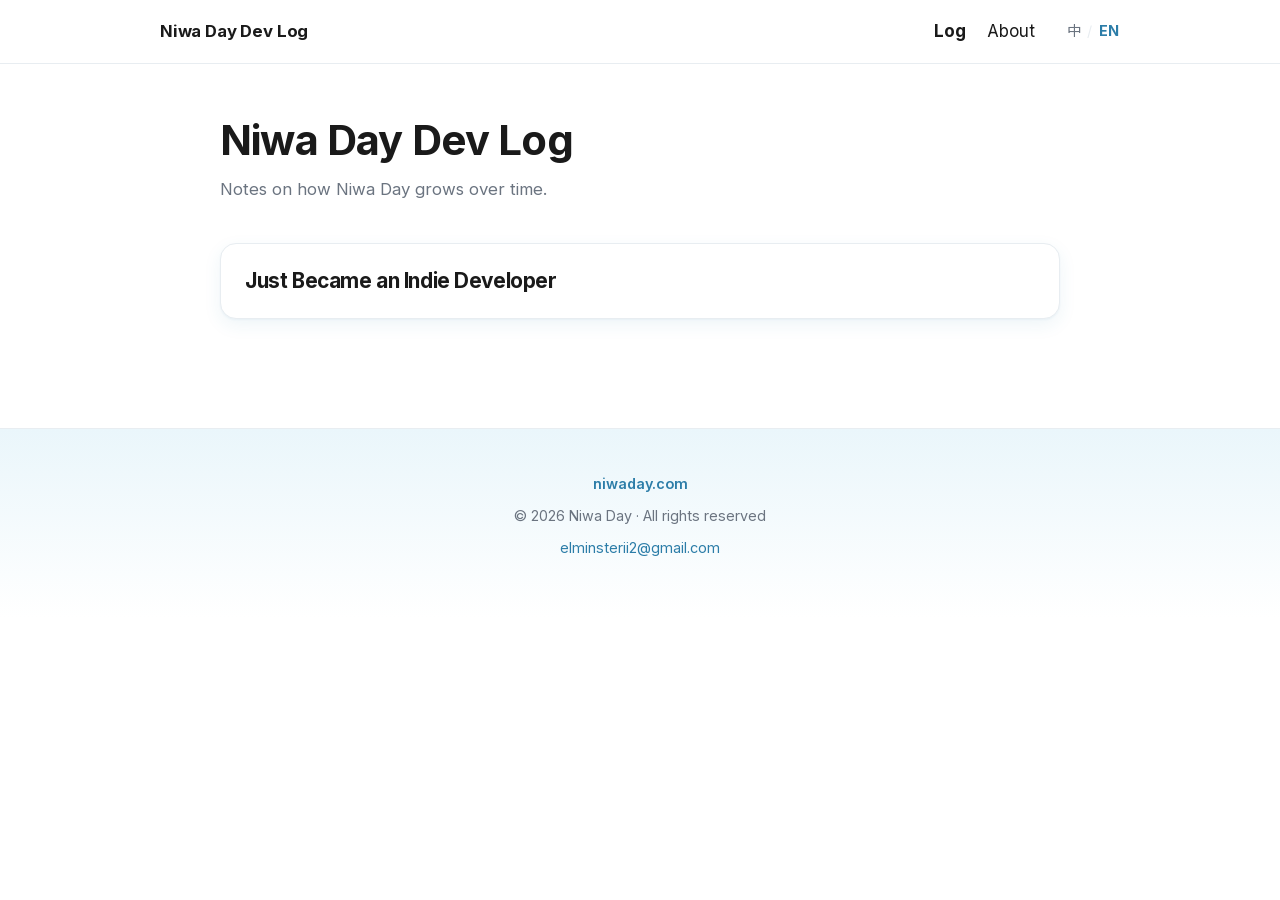
==== blog/en/index.html @ 8b11467c "Add/update bilingual dev log under /blog" ====
<!DOCTYPE html><html lang="en" data-astro-cid-ct3bgug4> <head><!-- Global Metadata --><meta charset="utf-8"><meta name="viewport" content="width=device-width,initial-scale=1"><link rel="icon" type="image/svg+xml" href="/blog/favicon.svg"><link rel="icon" href="/blog/favicon.ico"><link rel="sitemap" href="/blog/sitemap-index.xml"><link rel="alternate" type="application/rss+xml" title="Niwa Day Dev Log" href="https://niwaday.com/blog/en/rss.xml"><meta name="generator" content="Astro v6.4.2"><style>@font-face{font-family:Inter-ed072079421e4db8;src:url("/blog/_astro/fonts/e868cdf4720e9ea5.woff2") format("woff2");font-display:swap;unicode-range:U+0000-00FF,U+0131,U+0152-0153,U+02BB-02BC,U+02C6,U+02DA,U+02DC,U+0304,U+0308,U+0329,U+2000-206F,U+20AC,U+2122,U+2191,U+2193,U+2212,U+2215,U+FEFF,U+FFFD;font-weight:400;font-style:normal;}@font-face{font-family:Inter-ed072079421e4db8;src:url("/blog/_astro/fonts/e868cdf4720e9ea5.woff2") format("woff2");font-display:swap;unicode-range:U+0000-00FF,U+0131,U+0152-0153,U+02BB-02BC,U+02C6,U+02DA,U+02DC,U+0304,U+0308,U+0329,U+2000-206F,U+20AC,U+2122,U+2191,U+2193,U+2212,U+2215,U+FEFF,U+FFFD;font-weight:500;font-style:normal;}@font-face{font-family:Inter-ed072079421e4db8;src:url("/blog/_astro/fonts/e868cdf4720e9ea5.woff2") format("woff2");font-display:swap;unicode-range:U+0000-00FF,U+0131,U+0152-0153,U+02BB-02BC,U+02C6,U+02DA,U+02DC,U+0304,U+0308,U+0329,U+2000-206F,U+20AC,U+2122,U+2191,U+2193,U+2212,U+2215,U+FEFF,U+FFFD;font-weight:600;font-style:normal;}@font-face{font-family:Inter-ed072079421e4db8;src:url("/blog/_astro/fonts/e868cdf4720e9ea5.woff2") format("woff2");font-display:swap;unicode-range:U+0000-00FF,U+0131,U+0152-0153,U+02BB-02BC,U+02C6,U+02DA,U+02DC,U+0304,U+0308,U+0329,U+2000-206F,U+20AC,U+2122,U+2191,U+2193,U+2212,U+2215,U+FEFF,U+FFFD;font-weight:700;font-style:normal;}@font-face{font-family:"Inter-ed072079421e4db8 fallback: Arial";src:local("Arial");font-display:swap;font-weight:400;font-style:normal;size-adjust:107.1194%;ascent-override:90.4365%;descent-override:22.518%;line-gap-override:0%;}@font-face{font-family:"Inter-ed072079421e4db8 fallback: Arial";src:local("Arial");font-display:swap;font-weight:500;font-style:normal;size-adjust:107.1194%;ascent-override:90.4365%;descent-override:22.518%;line-gap-override:0%;}@font-face{font-family:"Inter-ed072079421e4db8 fallback: Arial";src:local("Arial");font-display:swap;font-weight:600;font-style:normal;size-adjust:107.1194%;ascent-override:90.4365%;descent-override:22.518%;line-gap-override:0%;}@font-face{font-family:"Inter-ed072079421e4db8 fallback: Arial";src:local("Arial");font-display:swap;font-weight:700;font-style:normal;size-adjust:107.1194%;ascent-override:90.4365%;descent-override:22.518%;line-gap-override:0%;}:root{--font-inter:Inter-ed072079421e4db8,"Inter-ed072079421e4db8 fallback: Arial",sans-serif;}</style><link rel="preload" href="/blog/_astro/fonts/e868cdf4720e9ea5.woff2" as="font" type="font/woff2" crossorigin><style>@font-face{font-family:"Noto Sans TC-2e3c771edb76258d";src:url("/blog/_astro/fonts/aeed51f378bb8af4.woff2") format("woff2");font-display:swap;unicode-range:U+1f921-1f930,U+1f932-1f935,U+1f937-1f939,U+1f940-1f944,U+1f947-1f94a,U+1f950-1f95f,U+1f962-1f967,U+1f969-1f96a,U+1f980-1f981,U+1f984-1f98d,U+1f990-1f992,U+1f994-1f996,U+1f9c0,U+1f9d0,U+1f9d2,U+1f9d4,U+1f9d6,U+1f9d8,U+1f9da,U+1f9dc-1f9dd,U+1f9df-1f9e2,U+1f9e5-1f9e6,U+20024,U+20487,U+20779,U+20c41,U+20c78,U+20d71,U+20e98,U+20ef9,U+2107b,U+210c1,U+22c51,U+233b4,U+24a12,U+2512b,U+2546e,U+25683,U+267cc,U+269f2,U+27657,U+282e2,U+2898d,U+29d5a,U+f0001-f0005,U+f0019,U+f009b,U+f0101-f0104,U+f012b,U+f01ba,U+f01d6,U+f0209,U+f0217,U+f0223-f0224,U+fc355,U+fe327,U+fe517,U+feb97,U+fffb4;font-weight:400;font-style:normal;}@font-face{font-family:"Noto Sans TC-2e3c771edb76258d";src:url("/blog/_astro/fonts/9118b4f8e787c78b.woff2") format("woff2");font-display:swap;unicode-range:U+ff78-ff7e,U+ff80-ff86,U+ff89-ff94,U+ff97-ff9e,U+ffb9,U+ffe0-ffe3,U+ffe9,U+ffeb,U+ffed,U+fffc,U+1d7c7,U+1f004,U+1f0cf,U+1f141-1f142,U+1f150,U+1f154,U+1f158,U+1f15b,U+1f15d-1f15e,U+1f162-1f163,U+1f170-1f171,U+1f174,U+1f177-1f178,U+1f17d-1f17f,U+1f192-1f195,U+1f197-1f19a,U+1f1e6-1f1f5,U+1f1f7-1f1ff,U+1f21a,U+1f22f,U+1f232-1f237,U+1f239-1f23a,U+1f250-1f251,U+1f300,U+1f302-1f319;font-weight:400;font-style:normal;}@font-face{font-family:"Noto Sans TC-2e3c771edb76258d";src:url("/blog/_astro/fonts/251bfdb764d2ea91.woff2") format("woff2");font-display:swap;unicode-range:U+fa0a,U+fa0c,U+fa11,U+fa17,U+fa19,U+fa1b,U+fa1d,U+fa26,U+fa2c,U+fb01,U+fdfc,U+fe0e,U+fe33-fe36,U+fe38-fe44,U+fe49-fe51,U+fe54,U+fe56-fe57,U+fe59-fe5c,U+fe5f-fe6a,U+fe8e,U+fe92-fe93,U+feae,U+fecb-fecc,U+fee0,U+feec,U+fef3,U+ff04,U+ff07,U+ff26-ff2c,U+ff31-ff32,U+ff35-ff37,U+ff39-ff3a,U+ff3c,U+ff3e-ff5b,U+ff5d,U+ff61-ff65,U+ff67-ff68,U+ff6a,U+ff6c-ff77;font-weight:400;font-style:normal;}@font-face{font-family:"Noto Sans TC-2e3c771edb76258d";src:url("/blog/_astro/fonts/af57976274864631.woff2") format("woff2");font-display:swap;unicode-range:U+f78a-f78c,U+f78e,U+f792-f796,U+f798,U+f79c,U+f7f5,U+f812,U+f815,U+f876,U+f8f5,U+f8f8,U+f8ff,U+f901-f902,U+f904,U+f906,U+f909-f90a,U+f90f,U+f914,U+f918-f919,U+f91b,U+f91d,U+f91f,U+f923,U+f925,U+f92d-f92f,U+f934,U+f937-f938,U+f93d,U+f93f,U+f941,U+f949,U+f94c,U+f94e-f94f,U+f95a,U+f95d-f95e,U+f961-f963,U+f965-f970,U+f974,U+f976-f97a,U+f97c,U+f97e-f97f,U+f981,U+f983,U+f988,U+f98a,U+f98c,U+f98e,U+f996-f997,U+f999-f99a,U+f99c,U+f99f-f9a0,U+f9a3,U+f9a8,U+f9ad,U+f9b2-f9b6,U+f9b9-f9ba,U+f9bd-f9be,U+f9c1,U+f9c4,U+f9c7,U+f9ca,U+f9cd,U+f9d0-f9d1,U+f9d3-f9d4,U+f9d7-f9d8,U+f9dc-f9dd,U+f9df-f9e1,U+f9e4,U+f9e8-f9ea,U+f9f4,U+f9f6-f9f7,U+f9f9-f9fa,U+f9fc-fa01,U+fa03-fa04,U+fa06,U+fa08-fa09;font-weight:400;font-style:normal;}@font-face{font-family:"Noto Sans TC-2e3c771edb76258d";src:url("/blog/_astro/fonts/ddf68742ebeb7bf8.woff2") format("woff2");font-display:swap;unicode-range:U+9ee5,U+9ee7,U+9eee,U+9ef3-9ef4,U+9ef6-9ef7,U+9ef9,U+9efb-9efd,U+9eff,U+9f07-9f09,U+9f10,U+9f14-9f15,U+9f19,U+9f22,U+9f29,U+9f2c,U+9f2f,U+9f31,U+9f34,U+9f37,U+9f39,U+9f3d-9f3e,U+9f41,U+9f4c-9f50,U+9f54,U+9f57,U+9f59,U+9f5c,U+9f5f-9f60,U+9f62-9f63,U+9f66-9f67,U+9f6a,U+9f6c,U+9f72,U+9f76-9f77,U+9f7f,U+9f84-9f85,U+9f88,U+9f8e,U+9f91,U+9f94-9f96,U+9f98,U+9f9a-9f9b,U+9f9f-9fa0,U+9fa2,U+9fa4,U+9ff0-9fff,U+a1f4,U+a4b0-a4b1,U+a4b3,U+a9c1-a9c2,U+aa31,U+ab34,U+ac00-ac01,U+ac04,U+ac08,U+ac10-ac11,U+ac13-ac16,U+ac19,U+ac1c-ac1d,U+ac24,U+ac70-ac71,U+ac74,U+ac77-ac78,U+ac80-ac81,U+ac83,U+ac8c,U+ac90,U+aca0,U+aca8-aca9,U+acac,U+acb0,U+acb8-acb9,U+acbc-acbd,U+acc1,U+acc4,U+ace0-ace1,U+ace4,U+ace8,U+acf0-acf1,U+acf3,U+acf5,U+acfc;font-weight:400;font-style:normal;}@font-face{font-family:"Noto Sans TC-2e3c771edb76258d";src:url("/blog/_astro/fonts/09b0e0ea6baa8783.woff2") format("woff2");font-display:swap;unicode-range:U+9d77,U+9d7a,U+9d7e,U+9d87,U+9d89,U+9d8f,U+9d91-9d93,U+9d96,U+9d98,U+9d9a,U+9da1-9da2,U+9da5,U+9da9,U+9dab-9dac,U+9db1-9db2,U+9db5,U+9db9-9dbc,U+9dbf-9dc2,U+9dc4,U+9dc7-9dc9,U+9dd3,U+9dd6,U+9dd9-9dda,U+9dde-9ddf,U+9de2,U+9de5-9de6,U+9de8,U+9def-9df0,U+9df2-9df4,U+9df8,U+9dfa,U+9dfd,U+9dff,U+9e02,U+9e07,U+9e0a,U+9e11,U+9e15,U+9e18,U+9e1a-9e1b,U+9e1d-9e1e,U+9e20-9e23,U+9e25-9e26,U+9e2d,U+9e2f,U+9e33,U+9e35,U+9e3d-9e3f,U+9e42-9e43,U+9e45,U+9e48-9e4a,U+9e4c,U+9e4f,U+9e51,U+9e55,U+9e64,U+9e66,U+9e6b,U+9e6d-9e6e,U+9e70,U+9e73,U+9e75,U+9e78,U+9e80-9e83,U+9e87-9e88,U+9e8b-9e8c,U+9e90-9e91,U+9e93,U+9e96,U+9e9d,U+9ea1,U+9ea4,U+9ea6,U+9ea9-9eab,U+9ead,U+9eaf,U+9eb4,U+9eb7-9eba,U+9ebe-9ebf,U+9ecc-9ecd,U+9ed0,U+9ed2,U+9ed4,U+9ed9-9eda,U+9edc-9edd,U+9edf-9ee0,U+9ee2;font-weight:400;font-style:normal;}@font-face{font-family:"Noto Sans TC-2e3c771edb76258d";src:url("/blog/_astro/fonts/7981a1129de6d51e.woff2") format("woff2");font-display:swap;unicode-range:U+9bf0-9bf1,U+9bf5,U+9bf7,U+9bf9,U+9bfd,U+9bff,U+9c02,U+9c06,U+9c08-9c0a,U+9c0d,U+9c10,U+9c12-9c13,U+9c15,U+9c1c,U+9c1f,U+9c21,U+9c23-9c25,U+9c28-9c29,U+9c2d-9c2e,U+9c31-9c33,U+9c35-9c37,U+9c39-9c3b,U+9c3d-9c3e,U+9c40,U+9c42,U+9c45-9c49,U+9c52,U+9c54,U+9c56,U+9c58-9c5a,U+9c5d,U+9c5f-9c60,U+9c63,U+9c67-9c68,U+9c72,U+9c75,U+9c78,U+9c7a-9c7c,U+9c7f-9c81,U+9c87-9c88,U+9c8d,U+9c91,U+9c94,U+9c97,U+9c9b,U+9ca4,U+9ca8,U+9cab,U+9cad,U+9cb1-9cb3,U+9cb6-9cb8,U+9cc4-9cc5,U+9ccc-9ccd,U+9cd5-9cd7,U+9cdd-9cdf,U+9ce7,U+9ce9,U+9cee-9cf0,U+9cf2,U+9cfc-9cfe,U+9d03,U+9d06-9d08,U+9d0e,U+9d10,U+9d12,U+9d15,U+9d17,U+9d1d-9d1f,U+9d23,U+9d2b,U+9d2f-9d30,U+9d34,U+9d37,U+9d3d,U+9d42,U+9d50,U+9d52-9d53,U+9d59,U+9d5c,U+9d5e-9d61,U+9d6a,U+9d6f-9d70;font-weight:400;font-style:normal;}@font-face{font-family:"Noto Sans TC-2e3c771edb76258d";src:url("/blog/_astro/fonts/165b7426e769ba40.woff2") format("woff2");font-display:swap;unicode-range:U+9a87,U+9a8a-9a8b,U+9a8f-9a91,U+9a97,U+9a9a,U+9a9e,U+9aa0-9aa1,U+9aa4-9aa5,U+9aaf-9ab1,U+9ab6-9ab7,U+9ab9-9aba,U+9abe,U+9ac0-9ac5,U+9ac8,U+9acb-9acc,U+9ace-9acf,U+9ad1,U+9ad5-9ad7,U+9ad9,U+9adf,U+9ae1,U+9ae3,U+9aea-9aeb,U+9aed,U+9aef,U+9af2,U+9af4,U+9af9,U+9afb,U+9afd,U+9b03-9b04,U+9b08,U+9b13,U+9b18,U+9b1f,U+9b22-9b23,U+9b28-9b2a,U+9b2c-9b30,U+9b32,U+9b3b,U+9b43,U+9b46-9b49,U+9b4b-9b4e,U+9b51,U+9b55,U+9b58,U+9b5b,U+9b5e-9b60,U+9b63,U+9b68-9b69,U+9b74,U+9b7d,U+9b80-9b81,U+9b83-9b84,U+9b87-9b88,U+9b8a-9b8b,U+9b8d-9b8e,U+9b90,U+9b92-9b95,U+9b97,U+9b9f-9ba0,U+9ba2-9ba3,U+9ba8,U+9bab,U+9bb0,U+9bb8,U+9bc0-9bc1,U+9bc3,U+9bc6-9bc8,U+9bd3-9bd7,U+9bd9,U+9bdb,U+9bdd,U+9be1-9be2,U+9be4-9be5,U+9be7,U+9bea,U+9bed-9bee;font-weight:400;font-style:normal;}@font-face{font-family:"Noto Sans TC-2e3c771edb76258d";src:url("/blog/_astro/fonts/093377b081440270.woff2") format("woff2");font-display:swap;unicode-range:U+993c-9940,U+9943-9944,U+9948-994a,U+994c-994e,U+9951,U+9954,U+995c,U+995e-995f,U+9961-9962,U+9965,U+9968,U+996a,U+996d-9972,U+9975-9976,U+997a,U+997c,U+997f-9980,U+9984-9985,U+9988,U+998b,U+998d,U+998f,U+9992,U+9994-9995,U+9997-9998,U+999c,U+999e,U+99a0-99a1,U+99ab,U+99af,U+99b1,U+99b4,U+99b9,U+99c4-99c6,U+99cf,U+99d1-99d2,U+99d4,U+99d6,U+99d8-99d9,U+99df,U+99e1-99e2,U+99e9,U+99ee,U+99f0,U+99f8,U+99fb,U+9a01-9a05,U+9a0c,U+9a0f-9a13,U+9a16,U+9a1b-9a1c,U+9a20,U+9a24,U+9a28,U+9a2b,U+9a2d-9a2e,U+9a34-9a36,U+9a38,U+9a3e,U+9a40-9a44,U+9a4a,U+9a4c-9a4e,U+9a52,U+9a56,U+9a62-9a65,U+9a69-9a6b,U+9a6d,U+9a6f-9a71,U+9a73-9a74,U+9a76,U+9a78-9a79,U+9a7b-9a7c,U+9a7e-9a7f,U+9a81-9a82,U+9a84-9a86;font-weight:400;font-style:normal;}@font-face{font-family:"Noto Sans TC-2e3c771edb76258d";src:url("/blog/_astro/fonts/b4588c2ad8301f02.woff2") format("woff2");font-display:swap;unicode-range:U+97f5,U+97f9-97fa,U+97fe,U+9804,U+9807,U+980a,U+980e-980f,U+9814,U+9816,U+981a,U+981c,U+981e,U+9820-9821,U+9823,U+9826,U+9828,U+982a-982c,U+9832,U+9834-9835,U+9837,U+9839,U+983c-983d,U+9845,U+9848-9849,U+984e,U+9852-9857,U+9859-985a,U+9862-9863,U+9865,U+9870-9871,U+9873-9874,U+9877,U+987a-987f,U+9881-9882,U+9885,U+9887-988a,U+988c-988d,U+9890,U+9893,U+9896-9897,U+989a,U+989c-989e,U+98a0,U+98a4,U+98a6-98a7,U+98a9,U+98ae-98af,U+98b2-98b3,U+98b6-98b8,U+98ba-98bd,U+98bf,U+98c7-98c8,U+98ca,U+98d2-98d3,U+98d8-98da,U+98dc,U+98de,U+98e0-98e1,U+98e3,U+98e5,U+98e7-98e9,U+98eb-98ee,U+98f1,U+98f4,U+9901,U+9908-9909,U+990c,U+9911-9912,U+9914,U+9916-9917,U+991b-991c,U+991e,U+9920,U+9927,U+992b-992c,U+992e,U+9931-9933,U+9938,U+993a;font-weight:400;font-style:normal;}@font-face{font-family:"Noto Sans TC-2e3c771edb76258d";src:url("/blog/_astro/fonts/e6598a3fac92d0bb.woff2") format("woff2");font-display:swap;unicode-range:U+9672,U+9674,U+967a,U+9682-9685,U+9688-9689,U+968b,U+968d,U+9695,U+9697-9698,U+969e,U+96a0-96a4,U+96a9,U+96ac,U+96ae,U+96b0,U+96b2-96b4,U+96b6-96b7,U+96b9,U+96bc-96be,U+96c3,U+96c9-96cb,U+96ce-96cf,U+96d1-96d2,U+96d8,U+96dd,U+96e9,U+96eb,U+96f0-96f1,U+96f3-96f4,U+96f9,U+96fe-96ff,U+9701-9702,U+9705,U+9708,U+970a,U+970e-9711,U+9719,U+971d,U+971f-9720,U+9728,U+972a,U+972d,U+9730,U+9733,U+973a,U+973d,U+9744,U+9746-9747,U+9749,U+9750-9751,U+9753,U+9758-9759,U+975b,U+975d,U+9763,U+9765-9766,U+9768,U+976c-976d,U+9771,U+9773,U+9776,U+977a,U+977c,U+9780,U+9784-9786,U+9788,U+978e-978f,U+9798,U+979d-979e,U+97a3,U+97a5-97a6,U+97a8,U+97ab-97ac,U+97ae,U+97b6-97b7,U+97b9,U+97bf,U+97c1,U+97c3,U+97c6,U+97c9,U+97cd,U+97d6,U+97d8-97d9,U+97dc-97de,U+97e1,U+97e6-97e7,U+97ec-97ee,U+97f0-97f1;font-weight:400;font-style:normal;}@font-face{font-family:"Noto Sans TC-2e3c771edb76258d";src:url("/blog/_astro/fonts/f3e8b32db1ce2dd2.woff2") format("woff2");font-display:swap;unicode-range:U+9530,U+9535,U+953a-953b,U+9540-9542,U+9547,U+9549-954a,U+954d,U+9550-9551,U+9554-9556,U+955c,U+956c-956d,U+956f-9570,U+9573,U+9576,U+9578,U+9582,U+9586,U+9588,U+958e-958f,U+9599,U+959c,U+959e-959f,U+95a1-95a2,U+95a4,U+95a6-95a7,U+95aa-95ae,U+95b0,U+95b2,U+95b6,U+95b9-95bf,U+95c2-95c4,U+95c7-95c9,U+95cb-95cd,U+95d0,U+95d3-95d5,U+95d7-95d8,U+95da,U+95de,U+95e0-95e1,U+95e4-95e5,U+95ea-95eb,U+95ef-95f0,U+95f2-95f3,U+95f5,U+95f7-95fa,U+95fd,U+9600-9602,U+9607-9609,U+960e,U+9610-9611,U+9614,U+9616,U+9619-961a,U+961c-961d,U+961f,U+9621,U+9624,U+9628,U+962f,U+9633-9636,U+963c,U+9641-9643,U+9645,U+9647-9648,U+964e-964f,U+9651,U+9653-9655,U+9658,U+965b-965f,U+9661,U+9665,U+9668-9669,U+966c;font-weight:400;font-style:normal;}@font-face{font-family:"Noto Sans TC-2e3c771edb76258d";src:url("/blog/_astro/fonts/ffc03b544c8baec1.woff2") format("woff2");font-display:swap;unicode-range:U+941a,U+941c,U+941e,U+9420-9425,U+9427-942b,U+942e,U+9432-9433,U+9436,U+9438,U+943a,U+943d,U+943f-9440,U+9445,U+944a,U+944c,U+9454-9455,U+945a-945b,U+945e,U+9460,U+9462-9463,U+9468,U+946a,U+946d,U+946f,U+9471,U+9474-9477,U+9479,U+947e-9481,U+9488-948a,U+948e,U+9492-9493,U+9497,U+9499,U+949b-94a3,U+94a5-94a9,U+94ac,U+94ae-94b1,U+94b3-94b5,U+94bb-94bc,U+94be-94c3,U+94c5-94c6,U+94c9,U+94ce-94d0,U+94db-94dd,U+94e0,U+94e2-94e3,U+94e8,U+94ec-94ee,U+94f0,U+94f2,U+94f5-94f6,U+94f8,U+94fa,U+94ff-9502,U+9504-9506,U+9508,U+950b-950c,U+950f-9510,U+9519-951b,U+951d,U+951f,U+9521-9526,U+952d-952f;font-weight:400;font-style:normal;}@font-face{font-family:"Noto Sans TC-2e3c771edb76258d";src:url("/blog/_astro/fonts/c6d940f158203366.woff2") format("woff2");font-display:swap;unicode-range:U+930b,U+930f,U+9312,U+9315,U+9319-931b,U+931d-931f,U+9321,U+9323-9325,U+9327-932a,U+932c-932e,U+9331-9333,U+9335,U+9338,U+933c,U+9340-9341,U+9345-9349,U+934f-9352,U+9354,U+9356-935a,U+935c-9360,U+9363-9367,U+9369-936a,U+936c,U+936e,U+9370-9371,U+9373,U+9376,U+9379-937a,U+937c,U+9385,U+9387,U+938c,U+938f,U+9394,U+9397-9398,U+939a-939b,U+939d-939e,U+93a1-93a3,U+93a6-93a7,U+93a9-93aa,U+93ac-93ad,U+93af-93b0,U+93b3-93bb,U+93bd-93be,U+93c0-93c4,U+93c7,U+93ca-93cd,U+93d0-93d1,U+93d6-93d8,U+93dc-93de,U+93e0,U+93e4,U+93e8,U+93ee,U+93f0,U+93f5,U+93f7-93f9,U+93fb,U+9403,U+9407,U+940f-9410,U+9413-9414,U+9417,U+9419;font-weight:400;font-style:normal;}@font-face{font-family:"Noto Sans TC-2e3c771edb76258d";src:url("/blog/_astro/fonts/24e8f24b458a1dd7.woff2") format("woff2");font-display:swap;unicode-range:U+9208-920a,U+920d-920e,U+9210-9211,U+9217,U+9219,U+921c,U+9221,U+9224-9225,U+9227,U+922a,U+922d-922e,U+9230-9231,U+9233,U+9235-9239,U+923b,U+923d-9241,U+9244,U+9246,U+9248-9249,U+924b-9251,U+9253,U+925a,U+925d-925e,U+9262,U+9265-9267,U+926b-926d,U+926f,U+9271-9272,U+9274,U+9276,U+9278,U+927a-927c,U+927e-927f,U+9282-9283,U+9286,U+9288,U+928a,U+928d-928e,U+9291,U+9295-9296,U+9299-929b,U+929d,U+92a0-92ae,U+92b2,U+92b5-92b6,U+92bb-92bc,U+92c2-92c3,U+92c6-92cd,U+92cf-92d1,U+92d5,U+92d7,U+92d9,U+92dd,U+92df,U+92e4-92e6,U+92e8-92e9,U+92ed-92ef,U+92f1-92f3,U+92f6,U+92f9,U+92fb,U+9300-9302,U+9306;font-weight:400;font-style:normal;}@font-face{font-family:"Noto Sans TC-2e3c771edb76258d";src:url("/blog/_astro/fonts/6a1e4dc27c9eed56.woff2") format("woff2");font-display:swap;unicode-range:U+90e2-90e4,U+90ea-90eb,U+90ef,U+90f4,U+90f7-90f8,U+90fc,U+90fe-9100,U+9102,U+9104,U+9106,U+9112,U+9114-911a,U+911c,U+911e,U+9120,U+9122-9123,U+9129,U+912b,U+912f,U+9131-9132,U+9134,U+9136,U+9139-913a,U+9143,U+9146,U+9148-914a,U+914e-9150,U+9154,U+9156-9157,U+9159-915a,U+915d-915e,U+9161-9164,U+916b,U+916e,U+9170-9172,U+9174,U+9176,U+9179-917a,U+917f,U+9181-9182,U+9184-9186,U+918c-918e,U+9190-9191,U+9196,U+919a-919b,U+919e,U+91a1-91a4,U+91a7,U+91aa,U+91ae-91b2,U+91b4-91b5,U+91b8,U+91bd-91be,U+91c1,U+91c3,U+91c5-91c6,U+91c8-91ca,U+91d2-91d5,U+91d7,U+91d9,U+91e1,U+91e4,U+91e6-91e9,U+91ec-91ed,U+91f0-91f1,U+91f5-91fa,U+91fd,U+91ff-9201,U+9203-9207;font-weight:400;font-style:normal;}@font-face{font-family:"Noto Sans TC-2e3c771edb76258d";src:url("/blog/_astro/fonts/8bbcf70399a3c260.woff2") format("woff2");font-display:swap;unicode-range:U+8f85-8f86,U+8f88-8f8a,U+8f8d,U+8f90,U+8f93,U+8f95-8f97,U+8f99,U+8f9e-8f9f,U+8fa2,U+8fa7,U+8fa9,U+8fab,U+8fae,U+8fb3,U+8fb5-8fb6,U+8fba-8fbd,U+8fbf,U+8fc1-8fc2,U+8fc6,U+8fc8,U+8fcc-8fcd,U+8fd2-8fd3,U+8fd5,U+8fdc-8fdd,U+8fdf,U+8fe2-8fe5,U+8fe8-8fe9,U+8fed-8fee,U+8ff3,U+8ff5,U+8ff8,U+8ffa-8ffc,U+8ffe,U+9002,U+9004,U+9008,U+900a-900b,U+9011-9013,U+9016,U+901e,U+9021,U+9024,U+902d,U+902f-9030,U+9034-9036,U+9039-903b,U+9041,U+9044-9045,U+904f-9052,U+9057-9058,U+905b,U+905d,U+9061-9062,U+9065,U+9068,U+906f,U+9074,U+9079,U+907d,U+9083,U+9085,U+9087-9089,U+908b,U+9090,U+9093,U+9095,U+9097,U+9099,U+909b,U+909d-909e,U+90a0-90a2,U+90ac,U+90af-90b0,U+90b2-90b4,U+90b6,U+90b9,U+90bb,U+90bd-90be,U+90c3-90c5,U+90c7,U+90d1,U+90d4-90d5,U+90d7,U+90db-90df;font-weight:400;font-style:normal;}@font-face{font-family:"Noto Sans TC-2e3c771edb76258d";src:url("/blog/_astro/fonts/6c4f95ddebbd45fd.woff2") format("woff2");font-display:swap;unicode-range:U+8e30-8e31,U+8e35,U+8e39,U+8e3c-8e3d,U+8e40-8e42,U+8e47,U+8e49-8e4e,U+8e50,U+8e53-8e55,U+8e59-8e5b,U+8e60,U+8e62-8e63,U+8e67,U+8e69,U+8e6c-8e6d,U+8e6f,U+8e74,U+8e76,U+8e7a-8e7c,U+8e82,U+8e84-8e85,U+8e87,U+8e89-8e8b,U+8e8f-8e95,U+8e99-8e9a,U+8e9d-8e9e,U+8ea1,U+8ea3,U+8ea5-8ea6,U+8eaa,U+8eac-8ead,U+8eaf-8eb1,U+8eb9,U+8ebc,U+8ebe,U+8ec6,U+8ecb,U+8ecf,U+8ed1,U+8ed4,U+8ed7,U+8eda-8edb,U+8ee2,U+8ee8,U+8eeb,U+8ef2,U+8ef9-8efe,U+8f05,U+8f07-8f08,U+8f0a-8f0c,U+8f12-8f13,U+8f17,U+8f19-8f1a,U+8f1c,U+8f1e-8f1f,U+8f25-8f26,U+8f2d,U+8f30,U+8f33,U+8f36,U+8f3e,U+8f40-8f42,U+8f45-8f47,U+8f4d,U+8f54-8f55,U+8f5d,U+8f61-8f62,U+8f64,U+8f67-8f69,U+8f6d-8f72,U+8f74,U+8f76,U+8f7b-8f7c,U+8f7f,U+8f83-8f84;font-weight:400;font-style:normal;}@font-face{font-family:"Noto Sans TC-2e3c771edb76258d";src:url("/blog/_astro/fonts/ccec72725b413b01.woff2") format("woff2");font-display:swap;unicode-range:U+8ce1,U+8ce8,U+8ceb,U+8cf0,U+8cf8,U+8cfb,U+8cfe,U+8d04,U+8d07,U+8d0b,U+8d0d,U+8d10,U+8d12-8d14,U+8d17,U+8d1b-8d1f,U+8d21-8d26,U+8d29-8d2c,U+8d2e-8d32,U+8d34-8d35,U+8d37-8d38,U+8d3a-8d3c,U+8d3e-8d3f,U+8d41-8d43,U+8d48,U+8d4b-8d4c,U+8d4e-8d50,U+8d54,U+8d56,U+8d58,U+8d5a-8d5b,U+8d5f-8d60,U+8d62-8d63,U+8d66-8d69,U+8d6c-8d6e,U+8d73,U+8d75-8d76,U+8d7b,U+8d7d,U+8d84,U+8d8b,U+8d90-8d91,U+8d94,U+8d96,U+8d9c,U+8dab,U+8daf,U+8db2,U+8db5,U+8db7,U+8dba,U+8dbc,U+8dbf,U+8dc2-8dc3,U+8dc6,U+8dcb,U+8dce-8dd0,U+8dd6-8dd7,U+8dda-8ddb,U+8de3-8de4,U+8de9,U+8deb-8dec,U+8df1,U+8df5-8df7,U+8dfa-8dfd,U+8e05,U+8e08-8e0a,U+8e0e,U+8e14,U+8e16,U+8e18,U+8e1d-8e21,U+8e23,U+8e26-8e28,U+8e2a-8e2b,U+8e2d-8e2e;font-weight:400;font-style:normal;}@font-face{font-family:"Noto Sans TC-2e3c771edb76258d";src:url("/blog/_astro/fonts/bc534771d070df55.woff2") format("woff2");font-display:swap;unicode-range:U+8b9c,U+8b9e-8b9f,U+8ba3,U+8ba5,U+8ba7,U+8baa,U+8bad,U+8bb2-8bb4,U+8bb6-8bb9,U+8bbc-8bbd,U+8bbf-8bc0,U+8bc3,U+8bc5,U+8bc8-8bcb,U+8bcf,U+8bd1,U+8bd7-8bdc,U+8bde-8be1,U+8be3,U+8be5,U+8be7,U+8be9,U+8beb-8bec,U+8bef,U+8bf1-8bf2,U+8bf5-8bf6,U+8bf8,U+8bfa,U+8bfd-8bfe,U+8c01-8c02,U+8c05,U+8c08,U+8c0a-8c11,U+8c13-8c15,U+8c18-8c1c,U+8c1f,U+8c23-8c29,U+8c2c-8c2d,U+8c31,U+8c34,U+8c36,U+8c39,U+8c3f,U+8c47,U+8c49-8c4c,U+8c4f,U+8c51,U+8c55,U+8c62,U+8c68,U+8c73,U+8c78,U+8c7a-8c7c,U+8c82,U+8c85,U+8c89-8c8a,U+8c8d-8c8e,U+8c90,U+8c94,U+8c98-8c99,U+8ca3-8ca4,U+8cad-8cb0,U+8cb2,U+8cb9-8cba,U+8cbd,U+8cc1-8cc2,U+8cc4-8cc5,U+8ccf-8cd2,U+8cd4-8cd5,U+8cd9-8cdb;font-weight:400;font-style:normal;}@font-face{font-family:"Noto Sans TC-2e3c771edb76258d";src:url("/blog/_astro/fonts/68d306af0a415769.woff2") format("woff2");font-display:swap;unicode-range:U+8a1b,U+8a22,U+8a25,U+8a27,U+8a2b,U+8a33,U+8a36,U+8a38,U+8a3d-8a3e,U+8a41,U+8a45-8a46,U+8a48,U+8a4e,U+8a51-8a52,U+8a54,U+8a56-8a58,U+8a5b,U+8a5d,U+8a61,U+8a63,U+8a67,U+8a6a-8a6c,U+8a70,U+8a74-8a76,U+8a7a-8a7c,U+8a82,U+8a84-8a86,U+8a89,U+8a8f-8a92,U+8a94,U+8a9a,U+8aa1,U+8aa3,U+8aa5,U+8aa7-8aa8,U+8aad,U+8ab1,U+8ab6,U+8abe,U+8ac2,U+8ac4,U+8ac6,U+8ac9,U+8acc-8acf,U+8ad1,U+8adb,U+8add-8ae2,U+8ae4,U+8ae6,U+8aea-8aeb,U+8aed,U+8af1-8af6,U+8afa,U+8afc,U+8b01,U+8b04-8b05,U+8b07,U+8b0b-8b0d,U+8b0f-8b10,U+8b13-8b14,U+8b16,U+8b1a,U+8b1c,U+8b21-8b22,U+8b26,U+8b28,U+8b2b,U+8b2e,U+8b33,U+8b41,U+8b46,U+8b4c-8b4f,U+8b53-8b54,U+8b56,U+8b59,U+8b5e-8b60,U+8b64,U+8b6a-8b6d,U+8b72,U+8b7e,U+8b83,U+8b89,U+8b8c,U+8b8e,U+8b90,U+8b92,U+8b95-8b96,U+8b99;font-weight:400;font-style:normal;}@font-face{font-family:"Noto Sans TC-2e3c771edb76258d";src:url("/blog/_astro/fonts/82bd36a4e21a47ca.woff2") format("woff2");font-display:swap;unicode-range:U+88b7-88b8,U+88bc-88be,U+88c0,U+88c4,U+88c6-88c7,U+88c9-88cc,U+88ce,U+88d2,U+88d6,U+88d8,U+88db,U+88df,U+88e4,U+88e8-88e9,U+88ec,U+88ef-88f1,U+88f3-88f5,U+88fc,U+88fe,U+8900,U+8902,U+8906,U+890a-890c,U+8912-8915,U+8918-891a,U+891f,U+8921,U+8923,U+8925,U+892a-892b,U+892d,U+8930,U+8933,U+8935-8936,U+8938,U+893d,U+8941-8943,U+8946-8947,U+8949,U+894c-894d,U+8956-8957,U+8959,U+895c,U+895e-8960,U+8964,U+8966,U+896c,U+8971,U+8974,U+897b,U+897e,U+8980,U+8982-8983,U+8987-8988,U+898a,U+898c,U+8991,U+8994-8995,U+8997-8998,U+899a,U+899c,U+89a1,U+89a4-89a7,U+89a9,U+89ac,U+89af,U+89b2-89b3,U+89b7,U+89bb,U+89bf,U+89c5,U+89c9-89ca,U+89d1,U+89d4-89d5,U+89da,U+89dc-89de,U+89e5-89e7,U+89ed,U+89f1,U+89f3-89f4,U+89f6,U+89ff,U+8a01,U+8a03,U+8a07,U+8a09,U+8a0c,U+8a0f-8a12,U+8a16;font-weight:400;font-style:normal;}@font-face{font-family:"Noto Sans TC-2e3c771edb76258d";src:url("/blog/_astro/fonts/a5ac4a1e71da4cb8.woff2") format("woff2");font-display:swap;unicode-range:U+8763-8765,U+8768,U+876a,U+876c-8770,U+8772,U+8777,U+877a-877b,U+877d,U+8781,U+8784-8785,U+8788,U+878b,U+8793,U+8797-8798,U+879f,U+87a3,U+87a8,U+87ab-87ad,U+87af,U+87b3,U+87b5,U+87b9,U+87bb,U+87bd-87c0,U+87c4-87c8,U+87ca-87cc,U+87ce,U+87d2,U+87db-87dc,U+87e0-87e1,U+87e3,U+87e5,U+87e7,U+87ea-87eb,U+87ee-87ef,U+87f3-87f4,U+87f6-87f7,U+87fe,U+8802-8806,U+880a-880b,U+880e,U+8810-8811,U+8813,U+8815-8816,U+881b,U+8821,U+8823,U+8827,U+8831-8832,U+8835,U+8839-883a,U+883c,U+8844-8846,U+884a,U+884e,U+8852,U+8854-8856,U+8859-885a,U+885e,U+8862,U+8864-8865,U+8869-886a,U+886c-886e,U+8871-8872,U+8875,U+8879,U+887d-887f,U+8882,U+8884-8885,U+8888,U+8890,U+8892-8893,U+8897-8898,U+889a-889c,U+889e,U+88a2,U+88a4,U+88a8,U+88aa,U+88ad-88ae,U+88b1,U+88b4;font-weight:400;font-style:normal;}@font-face{font-family:"Noto Sans TC-2e3c771edb76258d";src:url("/blog/_astro/fonts/1b6615a56dad482c.woff2") format("woff2");font-display:swap;unicode-range:U+8621-8622,U+8627,U+8629-862a,U+8634-8636,U+8638,U+863a,U+863c,U+8640,U+8642,U+8646,U+864c-864d,U+864f,U+8651-8654,U+8657,U+8659-865a,U+865c,U+8662,U+866b-866c,U+866f-8671,U+8673,U+8677,U+867a-867b,U+867d-867e,U+8680-8682,U+868b-868d,U+8693-8696,U+869a,U+869c-869d,U+86a1,U+86a3-86a4,U+86a7-86aa,U+86af-86b1,U+86b3-86b4,U+86b6,U+86b9-86ba,U+86c0-86c2,U+86c4,U+86c6,U+86c9-86ca,U+86cc-86ce,U+86d0,U+86d3-86d4,U+86de-86df,U+86e9,U+86ed-86f0,U+86f3,U+86f8-86fc,U+86fe,U+8703,U+8706-870a,U+870d-870e,U+8711-8712,U+8715,U+8717,U+8719-871a,U+871e,U+8721-8723,U+8725,U+8728-8729,U+872e,U+8731,U+8734,U+8737,U+873a,U+873e-8740,U+8742,U+8747,U+8749,U+874b-874c,U+874e-874f,U+8753,U+8757-8758,U+875d,U+875f,U+8761-8762;font-weight:400;font-style:normal;}@font-face{font-family:"Noto Sans TC-2e3c771edb76258d";src:url("/blog/_astro/fonts/cb6e131b9cd042f5.woff2") format("woff2");font-display:swap;unicode-range:U+84c0,U+84c2,U+84c6-84c7,U+84ca,U+84cd-84d2,U+84d6,U+84dd,U+84df,U+84e2,U+84e6-84e8,U+84ea,U+84ef-84f0,U+84f3-84f4,U+84f7,U+84fa,U+84fc-84fd,U+84ff-8500,U+8506,U+850c,U+8511,U+8515,U+8517,U+851d-851f,U+8524,U+852b,U+852f,U+8532,U+8534-8535,U+8537-8538,U+853a,U+853c,U+853e,U+8541-8542,U+8545,U+8548,U+854b,U+854d-854e,U+8552-8553,U+8555-8558,U+855a,U+855e,U+8561-8565,U+8568,U+856a-856c,U+856f,U+8574,U+8577-857b,U+8580-8581,U+8585-8586,U+858a,U+858c,U+858f-8590,U+8594,U+8597-8599,U+859c,U+859f,U+85a1-85a2,U+85a4,U+85a8,U+85ab-85ac,U+85ae,U+85b3-85b4,U+85b7,U+85b9-85ba,U+85bd-85be,U+85c1-85c2,U+85cb,U+85ce,U+85d0,U+85d3,U+85d5,U+85dc,U+85e0,U+85e6,U+85e8,U+85ea,U+85ed,U+85f4,U+85f6-85f7,U+85f9-85fa,U+85ff,U+8602,U+8604-8605,U+8610,U+8616-8618,U+861a,U+861e;font-weight:400;font-style:normal;}@font-face{font-family:"Noto Sans TC-2e3c771edb76258d";src:url("/blog/_astro/fonts/fb6a3e934b019643.woff2") format("woff2");font-display:swap;unicode-range:U+8380,U+8383,U+8385-8386,U+8392,U+8394-8395,U+8398-8399,U+839b-839c,U+83a0,U+83a2,U+83a4,U+83a7-83aa,U+83af-83b5,U+83b7,U+83b9-83ba,U+83bc-83c0,U+83c2,U+83c4-83c5,U+83c8-83c9,U+83cb,U+83ce-83cf,U+83d1,U+83d4-83d6,U+83d8,U+83dd,U+83df,U+83e1-83e2,U+83e5,U+83ea-83eb,U+83f0,U+83f3-83f4,U+83f9,U+83fb-83fe,U+8406-8407,U+840b,U+840f,U+8411,U+8413,U+8418,U+841b-841d,U+8420-8421,U+8423-8424,U+8426-8429,U+842b,U+842d-842e,U+8432-8433,U+8435,U+8437-8439,U+843b-843c,U+843e,U+8445-8447,U+844e,U+8451-8452,U+8456,U+8459-845a,U+845c,U+845f,U+8462,U+8466-8467,U+846d,U+846f-8471,U+8473-8474,U+8476-8478,U+847a,U+8484,U+848b,U+848d-848e,U+8493-8494,U+8497,U+849d,U+849f,U+84a1,U+84a8,U+84af,U+84b1,U+84b4,U+84b9-84bb,U+84bd-84bf;font-weight:400;font-style:normal;}@font-face{font-family:"Noto Sans TC-2e3c771edb76258d";src:url("/blog/_astro/fonts/6fdeaffc4030f56b.woff2") format("woff2");font-display:swap;unicode-range:U+827d,U+827f,U+8283-8284,U+8288-828a,U+828d-8291,U+8293-8294,U+8298,U+829a-829c,U+829e-82a4,U+82a6-82ab,U+82ae,U+82b0,U+82b4,U+82b6,U+82ba-82bc,U+82be,U+82c1,U+82c4-82c5,U+82c7,U+82cb,U+82cd,U+82cf-82d0,U+82d2,U+82d5-82d6,U+82d9,U+82db-82dc,U+82de-82e1,U+82e3-82e4,U+82e7,U+82ea-82eb,U+82ef-82f0,U+82f3-82f4,U+82f6-82f7,U+82f9-82fc,U+82fe-8301,U+8306-8308,U+830b-830e,U+8316,U+8318,U+831a-831b,U+831d-831e,U+8327,U+832a,U+832c-832d,U+832f,U+8331,U+8333-8334,U+8337,U+833a-833c,U+833f-8340,U+8342,U+8344-8347,U+834b-834c,U+834f,U+8351,U+8356-8358,U+835a,U+835e-8361,U+8363-8364,U+8367-8368,U+836b,U+836f,U+8373,U+8375,U+8378,U+837a-837f;font-weight:400;font-style:normal;}@font-face{font-family:"Noto Sans TC-2e3c771edb76258d";src:url("/blog/_astro/fonts/2c06628dfd8c4d65.woff2") format("woff2");font-display:swap;unicode-range:U+811b,U+811e,U+8121-8127,U+8129,U+812c,U+812f-8134,U+8137-8138,U+813a,U+813d,U+8144,U+8146,U+8148,U+814a,U+814c-814d,U+8151,U+8153,U+8156,U+8158,U+815a,U+8160,U+8167,U+8169,U+816d,U+816f,U+8171,U+8174,U+817b-817c,U+817e,U+8182,U+8188,U+818a,U+8194-8195,U+8198,U+819b,U+819e,U+81a3,U+81a6-81a7,U+81ab,U+81af-81b0,U+81b5-81b6,U+81b8,U+81ba-81bb,U+81be-81bf,U+81c3,U+81c6,U+81ca,U+81cc,U+81cf,U+81d1-81d3,U+81d6-81d7,U+81d9-81da,U+81dd-81de,U+81e0-81e2,U+81e7,U+81ec,U+81ef,U+81fc,U+81fe,U+8200-8202,U+8204-8206,U+820b,U+820e,U+8210,U+8215,U+8217-8218,U+821b,U+821d,U+8221-8222,U+8224,U+8228-8229,U+822b,U+822f-8234,U+8236-8238,U+823a,U+823e,U+8240,U+8244-8245,U+8249,U+824b,U+824e-824f,U+8257,U+825a,U+825f,U+8264,U+8268,U+826b,U+826e,U+8270,U+8273,U+8276,U+8278-8279;font-weight:400;font-style:normal;}@font-face{font-family:"Noto Sans TC-2e3c771edb76258d";src:url("/blog/_astro/fonts/f4be5d526475af90.woff2") format("woff2");font-display:swap;unicode-range:U+7fb8,U+7fbc,U+7fbf-7fc0,U+7fc3,U+7fcb-7fcc,U+7fce-7fcf,U+7fd1,U+7fd5,U+7fd8,U+7fdb,U+7fde-7fdf,U+7fe5-7fe6,U+7fe9,U+7feb-7fec,U+7fee,U+7ff2-7ff3,U+7ffa,U+7ffd-7ffe,U+8002,U+8004,U+8006,U+800b,U+800e,U+8011-8012,U+8014,U+8016,U+8018-8019,U+801c,U+8024,U+8026,U+8028,U+802c,U+8030,U+8035,U+8037-8039,U+803b,U+8042-8043,U+804b-804c,U+8052,U+8061,U+8068,U+806a,U+806e,U+8071,U+8073-8076,U+8079,U+807c,U+807e-807f,U+8083-8084,U+808f,U+8093,U+8095,U+8098,U+809c,U+809f-80a0,U+80a4,U+80a7,U+80ab,U+80ad-80ae,U+80b0-80b1,U+80b4-80b6,U+80b8,U+80bc-80c2,U+80c4,U+80c6-80c7,U+80cb,U+80cd,U+80cf,U+80d4,U+80d7,U+80d9,U+80db-80dd,U+80e0,U+80e3-80e5,U+80e7,U+80eb-80ed,U+80ef-80f1,U+80f3-80f4,U+80f6-80f7,U+80fc,U+80fe-80ff,U+8101,U+8107,U+8109,U+810f-8113,U+8115,U+8117-8118,U+811a;font-weight:400;font-style:normal;}@font-face{font-family:"Noto Sans TC-2e3c771edb76258d";src:url("/blog/_astro/fonts/fe8577c9d8f4c235.woff2") format("woff2");font-display:swap;unicode-range:U+7eb3,U+7eb5-7eba,U+7ebd-7ebe,U+7ec0-7ec1,U+7ec3,U+7ec5,U+7ec7-7eca,U+7ecd-7ece,U+7ed1-7ed2,U+7ed4-7ed5,U+7ed7-7ed8,U+7eda-7edb,U+7edd-7ede,U+7ee2-7ee3,U+7ee5,U+7ee7,U+7ee9-7eeb,U+7eee-7ef0,U+7ef3,U+7ef5,U+7ef7-7ef8,U+7efd-7f01,U+7f03,U+7f05-7f09,U+7f0e,U+7f10,U+7f13-7f15,U+7f18-7f1a,U+7f1c-7f1d,U+7f20,U+7f24-7f25,U+7f28-7f2a,U+7f2d-7f2e,U+7f30,U+7f34,U+7f36-7f37,U+7f3d,U+7f42-7f45,U+7f47-7f4e,U+7f52,U+7f54,U+7f58,U+7f5a,U+7f5d,U+7f5f-7f63,U+7f65,U+7f68,U+7f6b,U+7f78,U+7f7d-7f7e,U+7f81-7f83,U+7f86-7f87,U+7f8b-7f8d,U+7f91,U+7f93-7f95,U+7f97,U+7f99-7f9a,U+7f9d,U+7f9f,U+7fa1-7fa3,U+7fa5,U+7fa7,U+7fad-7fb2,U+7fb4,U+7fb6;font-weight:400;font-style:normal;}@font-face{font-family:"Noto Sans TC-2e3c771edb76258d";src:url("/blog/_astro/fonts/7536a8d2c7ad18d1.woff2") format("woff2");font-display:swap;unicode-range:U+7d8c-7d8f,U+7d91,U+7d95-7d96,U+7d98-7d9a,U+7d9d-7d9e,U+7da2-7da3,U+7da6,U+7daa,U+7dac,U+7dae-7db0,U+7db3,U+7db5,U+7db7,U+7db9,U+7dbd,U+7dc1,U+7dc3-7dc7,U+7dcc-7dcf,U+7dd1,U+7dd6-7dd9,U+7ddb-7ddc,U+7de1-7de2,U+7de6,U+7df0-7df3,U+7df6,U+7dfe,U+7e01-7e02,U+7e04,U+7e08-7e0b,U+7e10-7e11,U+7e13,U+7e15,U+7e1d-7e20,U+7e22,U+7e25-7e27,U+7e29,U+7e2d,U+7e2f-7e30,U+7e32-7e37,U+7e39,U+7e3b,U+7e44-7e45,U+7e47-7e48,U+7e4a-7e4b,U+7e4d,U+7e50-7e52,U+7e56,U+7e58-7e5b,U+7e62,U+7e68,U+7e6d-7e70,U+7e76,U+7e78,U+7e7b,U+7e7e,U+7e81-7e82,U+7e86-7e88,U+7e8a,U+7e8d-7e8e,U+7e92-7e94,U+7e98-7e9b,U+7e9e,U+7ea0,U+7ea3-7ea4,U+7ea8,U+7eaa-7eaf,U+7eb1-7eb2;font-weight:400;font-style:normal;}@font-face{font-family:"Noto Sans TC-2e3c771edb76258d";src:url("/blog/_astro/fonts/44d89db906c324ae.woff2") format("woff2");font-display:swap;unicode-range:U+7c23,U+7c25-7c26,U+7c2a-7c2b,U+7c37-7c39,U+7c40-7c41,U+7c48-7c49,U+7c50,U+7c53-7c54,U+7c56-7c57,U+7c59-7c5c,U+7c5f,U+7c63,U+7c65,U+7c69,U+7c6c-7c6e,U+7c74-7c75,U+7c79,U+7c7c,U+7c7e,U+7c84,U+7c8b,U+7c8d,U+7c91,U+7c94-7c95,U+7c9b,U+7c9f,U+7ca2,U+7ca4,U+7ca6,U+7ca8-7caa,U+7cae,U+7cb1-7cb3,U+7cba,U+7cbc,U+7cbf-7cc0,U+7cc5,U+7cc8-7cc9,U+7ccc-7cce,U+7cd7,U+7cdc-7cdd,U+7ce0,U+7ce2,U+7ce8,U+7cea,U+7ced,U+7cf2,U+7cf4,U+7cf6,U+7cf8-7cfa,U+7cfc,U+7d02,U+7d06-7d0a,U+7d0f,U+7d11-7d12,U+7d15,U+7d18,U+7d1c-7d1e,U+7d25,U+7d27,U+7d29,U+7d2c,U+7d31-7d32,U+7d35,U+7d38,U+7d3a,U+7d3c,U+7d3e-7d41,U+7d43,U+7d45,U+7d4c,U+7d4e-7d4f,U+7d53-7d54,U+7d56,U+7d5b-7d5d,U+7d5f,U+7d63,U+7d67,U+7d6a,U+7d6d,U+7d70,U+7d73,U+7d75,U+7d79-7d7b,U+7d7d,U+7d80,U+7d83-7d84,U+7d86-7d89,U+7d8b;font-weight:400;font-style:normal;}@font-face{font-family:"Noto Sans TC-2e3c771edb76258d";src:url("/blog/_astro/fonts/3b5e34f2742440e0.woff2") format("woff2");font-display:swap;unicode-range:U+7afd-7afe,U+7b01-7b06,U+7b09-7b0b,U+7b0e-7b10,U+7b14,U+7b18,U+7b1a,U+7b1e-7b1f,U+7b22-7b25,U+7b29-7b2b,U+7b2d-7b2e,U+7b31-7b35,U+7b38-7b3c,U+7b45,U+7b47-7b48,U+7b4a,U+7b4c,U+7b4e-7b50,U+7b58,U+7b5b,U+7b5d,U+7b60,U+7b62,U+7b65-7b67,U+7b69,U+7b6d-7b6f,U+7b72-7b76,U+7b79,U+7b7e,U+7b82,U+7b84-7b85,U+7b87,U+7b8b,U+7b8d-7b93,U+7b95-7b96,U+7b98,U+7b9c-7b9d,U+7ba0,U+7ba7,U+7ba9-7bac,U+7bb0,U+7bb4,U+7bb6,U+7bb8-7bb9,U+7bc1,U+7bc3,U+7bc6,U+7bcb-7bcc,U+7bcf,U+7bd4,U+7bd9-7bdb,U+7bdd,U+7be0-7be1,U+7be5-7be6,U+7bea,U+7bed-7bee,U+7bf1-7bf3,U+7bf8-7bf9,U+7bfc-7c01,U+7c03,U+7c07,U+7c0a-7c0d,U+7c0f,U+7c11-7c12,U+7c15,U+7c1e-7c20;font-weight:400;font-style:normal;}@font-face{font-family:"Noto Sans TC-2e3c771edb76258d";src:url("/blog/_astro/fonts/f0c9f992d1d7211e.woff2") format("woff2");font-display:swap;unicode-range:U+798a-798b,U+7991,U+7993-7996,U+7998,U+799a-799b,U+799f-79a2,U+79a4,U+79a8-79a9,U+79af-79b0,U+79b3,U+79b5,U+79b8,U+79ba,U+79c3,U+79c6,U+79c8,U+79cf,U+79d5-79d6,U+79dc-79de,U+79e3,U+79e7,U+79ea-79ed,U+79ef-79f0,U+79f4,U+79f6-79f8,U+79fd,U+7a02-7a03,U+7a08-7a0a,U+7a0c,U+7a0e,U+7a10-7a11,U+7a14,U+7a17-7a19,U+7a1c,U+7a1e-7a1f,U+7a23,U+7a26,U+7a2d,U+7a32-7a33,U+7a37,U+7a39,U+7a3c,U+7a42,U+7a45,U+7a49,U+7a4f,U+7a56,U+7a5a,U+7a5c,U+7a60-7a61,U+7a63,U+7a68,U+7a6d-7a6e,U+7a70-7a71,U+7a77-7a79,U+7a80,U+7a83,U+7a85-7a86,U+7a88,U+7a8d,U+7a90-7a91,U+7a93-7a96,U+7a98,U+7a9c-7a9d,U+7aa0,U+7aa3,U+7aa5-7aa6,U+7aa8,U+7aaa,U+7aac,U+7ab0,U+7ab3,U+7ab6,U+7ab8,U+7abb,U+7abe-7abf,U+7ac2,U+7ac8-7ac9,U+7ad1-7ad2,U+7ad6,U+7ada,U+7adc-7ade,U+7ae4,U+7ae6,U+7ae9-7aeb,U+7af4,U+7af8,U+7afa-7afb;font-weight:400;font-style:normal;}@font-face{font-family:"Noto Sans TC-2e3c771edb76258d";src:url("/blog/_astro/fonts/ce58f3dfade38e7f.woff2") format("woff2");font-display:swap;unicode-range:U+7842-7843,U+7845,U+7847,U+784a,U+784c-7850,U+7852-7853,U+7855,U+7858,U+785a,U+785c-785d,U+7864,U+7866,U+7868,U+786a,U+786f,U+7874,U+7876,U+787c,U+787f,U+7886-7887,U+7889,U+788d,U+788f,U+7893,U+7895-7896,U+7898,U+789a,U+789e,U+78a1,U+78a3,U+78a5,U+78aa,U+78ad,U+78b1-78b2,U+78b4,U+78b6,U+78b8,U+78be,U+78c8-78c9,U+78cb,U+78ce,U+78d0-78d1,U+78d4-78d5,U+78d7-78d8,U+78de,U+78e3,U+78e6-78e7,U+78ea,U+78ec,U+78f2-78f4,U+78fa-78fb,U+78fd-7900,U+7904-7906,U+790a,U+790c,U+7910-7912,U+791c,U+791e,U+7920-7921,U+792a-792c,U+792e,U+7931,U+7934,U+7938,U+793b,U+793d,U+793f,U+7941-7942,U+7945-7947,U+7949,U+794c,U+794e,U+7953-7954,U+7957-795c,U+795f,U+7961-7962,U+7964,U+7967,U+7969,U+796b-796c,U+796f,U+7972-7973,U+7977-7979,U+797b-797c,U+797e,U+7980,U+7982,U+7984-7988;font-weight:400;font-style:normal;}@font-face{font-family:"Noto Sans TC-2e3c771edb76258d";src:url("/blog/_astro/fonts/cd38445baad61ca4.woff2") format("woff2");font-display:swap;unicode-range:U+7707-7708,U+770a,U+770c,U+770f,U+7715,U+7719-771b,U+771d-771e,U+7722,U+7725-7726,U+7728,U+772d,U+772f,U+7733-7736,U+7738,U+773b,U+773d,U+7741,U+7744,U+7746,U+774c,U+774e-7752,U+7755,U+7759-775a,U+775f-7760,U+7762,U+7765-7766,U+7768-776a,U+776c-776e,U+7771,U+7778,U+777a,U+777d-777e,U+7780,U+7785,U+7787,U+7789,U+778b-778d,U+7791-7793,U+779c,U+779f-77a0,U+77a2,U+77a5,U+77a9,U+77b0-77b1,U+77b4,U+77b6-77b7,U+77b9,U+77bc-77bf,U+77c5,U+77c7,U+77cc-77cd,U+77d3,U+77d6-77d7,U+77dc,U+77de,U+77e3,U+77e7,U+77eb-77ec,U+77f0,U+77f2,U+77f6,U+77f8,U+77fa-77fc,U+77fe-7800,U+7803,U+7805-7806,U+7809,U+7810-7812,U+7815-7816,U+781a,U+781c-781d,U+781f-7823,U+7825-7827,U+7829,U+782c-7830,U+7833,U+7835,U+7837,U+7839-783a,U+783c,U+783e,U+7840;font-weight:400;font-style:normal;}@font-face{font-family:"Noto Sans TC-2e3c771edb76258d";src:url("/blog/_astro/fonts/dda485130659be15.woff2") format("woff2");font-display:swap;unicode-range:U+75cd,U+75d2,U+75d4,U+75d9,U+75df,U+75e2-75e4,U+75e6-75e7,U+75e9-75ec,U+75f0-75f3,U+75f7,U+75f9-75fa,U+75fc,U+75fe-7602,U+7608-760a,U+760c-760d,U+7610,U+7615-7616,U+7618-7620,U+7622-7623,U+7625,U+7627,U+7629,U+762b,U+762e,U+7630,U+7632-7635,U+7638,U+763a-763c,U+763e,U+7640,U+7643,U+7646,U+7648-7649,U+764d-764e,U+7654,U+7658,U+765c,U+765f,U+7663-7667,U+7669,U+766b-766d,U+766f-7670,U+7676,U+7678-767a,U+767f-7681,U+7683,U+7688,U+768a-768b,U+768e,U+7690,U+7695-7696,U+769a-769e,U+76a3-76a4,U+76aa,U+76b0-76b1,U+76b4,U+76b7-76b8,U+76c2,U+76c5,U+76c9,U+76cc-76cd,U+76cf-76d1,U+76d6-76d8,U+76e5-76e6,U+76e9,U+76ec,U+76f1,U+76f7,U+76f9-76fb,U+76ff-7700,U+7704-7705;font-weight:400;font-style:normal;}@font-face{font-family:"Noto Sans TC-2e3c771edb76258d";src:url("/blog/_astro/fonts/79ffccbaa606e37e.woff2") format("woff2");font-display:swap;unicode-range:U+749c-74a1,U+74a3,U+74a5-74a7,U+74a9-74ab,U+74ae,U+74b1-74b2,U+74b5,U+74b8,U+74ba,U+74bf,U+74c5,U+74c8,U+74cc-74cd,U+74d2,U+74d4,U+74d6,U+74d8,U+74da,U+74de-74e0,U+74e2,U+74e4,U+74e8-74e9,U+74ee-74ef,U+74f4,U+74f9,U+74fb,U+74ff-7501,U+7503,U+7507,U+750c-750d,U+7511,U+7513,U+7515-7517,U+7519,U+751e,U+7521,U+7525,U+752a,U+752c-752f,U+7534,U+753e,U+7542,U+7545,U+7547-7548,U+754a-754b,U+754e,U+7551,U+755a-755b,U+755d,U+7560,U+7563-7564,U+7566-7568,U+756c-756f,U+7572-7575,U+7577-757a,U+757c,U+757e-757f,U+7583-7584,U+7587,U+7589,U+758b-758e,U+7590,U+7592,U+7594-7595,U+7597,U+7599-759a,U+759d,U+759f,U+75a1-75a3,U+75a5,U+75a7,U+75aa,U+75ac,U+75ae-75b1,U+75b3-75b4,U+75b8,U+75bd,U+75c0,U+75c2-75c4,U+75c9-75ca,U+75cc;font-weight:400;font-style:normal;}@font-face{font-family:"Noto Sans TC-2e3c771edb76258d";src:url("/blog/_astro/fonts/40864a933ab6f507.woff2") format("woff2");font-display:swap;unicode-range:U+73b4-73ba,U+73bc,U+73bf,U+73c2,U+73c4-73c6,U+73c9,U+73cb-73cc,U+73ce-73d2,U+73d6-73d7,U+73d9,U+73db-73de,U+73e3,U+73e5-73eb,U+73ef,U+73f5-73f7,U+73f9-73fa,U+73fc-73fd,U+7400-7401,U+7404-7405,U+7407-7408,U+740a-740d,U+740f-7410,U+7416,U+741a-741b,U+741d-741e,U+7420-7425,U+7428-7429,U+742c-7432,U+7435-7436,U+7438-743a,U+743c-7442,U+7445-7446,U+7448-744a,U+7451-7452,U+7454,U+7457,U+7459,U+745d,U+7460-7462,U+7465,U+7467-7468,U+746c-746e,U+7471-7477,U+7479-747a,U+747c-747f,U+7481-7482,U+7484-7486,U+7488-748a,U+748e-7490,U+7492,U+7498,U+749a;font-weight:400;font-style:normal;}@font-face{font-family:"Noto Sans TC-2e3c771edb76258d";src:url("/blog/_astro/fonts/de997d527352c2b1.woff2") format("woff2");font-display:swap;unicode-range:U+7281-7282,U+7284,U+7287,U+728a,U+728d,U+7292,U+7296,U+7298,U+729b,U+729f-72a2,U+72ad-72ae,U+72b0-72b5,U+72b8-72b9,U+72bc-72bd,U+72c1,U+72c3,U+72c5-72c6,U+72c8,U+72cc-72ce,U+72d2,U+72d4,U+72db,U+72dd,U+72df,U+72e1,U+72e8,U+72ec-72ee,U+72f1,U+72f3-72f4,U+72f7,U+72fa-72fb,U+72fd,U+7300-7301,U+7304,U+7307,U+730a-730b,U+730e,U+7313,U+7315-7317,U+7319,U+731e-731f,U+7322,U+7328-732e,U+7330-7331,U+7337,U+733a-733c,U+733e,U+7340-7341,U+7343,U+734c-734d,U+734f-7350,U+7352,U+7355,U+7357,U+7359-735a,U+7360-7363,U+7365,U+7369-7370,U+7373-7374,U+7377,U+737a,U+737c,U+737e,U+7380,U+7385-7386,U+738a,U+738e-738f,U+7391-7395,U+7397-7398,U+739b,U+73a0-73a2,U+73a5-73a8,U+73ad-73ae,U+73b3;font-weight:400;font-style:normal;}@font-face{font-family:"Noto Sans TC-2e3c771edb76258d";src:url("/blog/_astro/fonts/2fe955bc9b728636.woff2") format("woff2");font-display:swap;unicode-range:U+7115-7116,U+7118,U+711c,U+711e,U+7120,U+7122,U+712e-712f,U+7131,U+7134,U+713c,U+713f,U+7143,U+7145-7147,U+714a-714b,U+7150-7153,U+7155-7156,U+715a,U+7160,U+7162,U+7166,U+7168,U+716c,U+7171,U+7173,U+7178,U+717a-717b,U+717d,U+7180-7181,U+7185,U+7187-7188,U+718b,U+718f-7190,U+7192,U+7196-7198,U+719a-719c,U+71a0,U+71a4,U+71a8,U+71af,U+71b2-71b3,U+71b5,U+71b7-71ba,U+71be,U+71c1,U+71c4,U+71ca-71cb,U+71ce-71d0,U+71d4,U+71d7-71d8,U+71da,U+71dc,U+71e0-71e1,U+71e7,U+71ec,U+71ee,U+71f4-71f6,U+71f9,U+71fc,U+71fe-7201,U+7203,U+7207,U+7209,U+720c,U+7213-7215,U+7217,U+721a,U+721d,U+7222-7223,U+7228,U+722b,U+7230,U+7237,U+723b,U+723f-7242,U+724b,U+724d,U+7252-7253,U+7256,U+7258,U+725d,U+7263-7266,U+726a-726b,U+726e-7270,U+7273-7275,U+7277,U+727a-727b,U+727e-727f;font-weight:400;font-style:normal;}@font-face{font-family:"Noto Sans TC-2e3c771edb76258d";src:url("/blog/_astro/fonts/2280b2a7dcf71ef9.woff2") format("woff2");font-display:swap;unicode-range:U+6fec,U+6fee,U+6ff0,U+6ff3,U+6ff5-6ff6,U+6ffa,U+6ffc,U+6fff-7001,U+7003,U+7005-7007,U+700b,U+700d,U+7015,U+7018,U+701b,U+701e,U+7020-7021,U+7023,U+7026-7027,U+702c,U+702f-7032,U+7034-7035,U+7037-703c,U+7040,U+7042-7044,U+7046,U+7049,U+704b,U+704f,U+7052,U+7054-7055,U+705c-7061,U+7064-7069,U+706c-706d,U+706f,U+7073-7075,U+7078,U+707a,U+707e-7081,U+7085-7086,U+7089,U+7090-7091,U+7094-7096,U+7098,U+709c,U+709f,U+70a1,U+70a4,U+70a9,U+70ac,U+70af-70b2,U+70b4-70b5,U+70b7,U+70bb-70be,U+70c0-70c3,U+70ca-70cb,U+70d2,U+70d4-70d5,U+70d9-70dd,U+70df,U+70e6-70e9,U+70eb-70ec,U+70ef,U+70f1,U+70f4,U+70f7,U+70fa,U+70fd,U+70ff,U+7104,U+7106,U+7109,U+710c,U+7110,U+7113-7114;font-weight:400;font-style:normal;}@font-face{font-family:"Noto Sans TC-2e3c771edb76258d";src:url("/blog/_astro/fonts/f50a259fc2f505a2.woff2") format("woff2");font-display:swap;unicode-range:U+6eda-6edb,U+6edd-6ede,U+6ee2,U+6ee4-6ee5,U+6ee8-6ee9,U+6eeb,U+6eee,U+6ef3,U+6ef8-6efb,U+6f00,U+6f08-6f0a,U+6f0d-6f0e,U+6f11-6f13,U+6f15,U+6f19-6f1a,U+6f23,U+6f25-6f2a,U+6f2d-6f31,U+6f33-6f36,U+6f3a-6f3c,U+6f40-6f41,U+6f43-6f44,U+6f47,U+6f4d-6f4f,U+6f53,U+6f57,U+6f59-6f5a,U+6f5c,U+6f5e-6f61,U+6f63,U+6f66-6f67,U+6f69-6f6c,U+6f6f,U+6f72-6f78,U+6f7a-6f7f,U+6f81-6f82,U+6f87,U+6f89,U+6f8b-6f8d,U+6f90,U+6f92,U+6f94-6f97,U+6f9c,U+6f9f-6fa0,U+6fa2-6fa3,U+6fa5-6fa8,U+6faa-6fab,U+6fae-6faf,U+6fb4,U+6fb6,U+6fb9-6fba,U+6fbc,U+6fc2,U+6fc6-6fcb,U+6fce,U+6fd1-6fd2,U+6fd4,U+6fd8,U+6fda,U+6fde,U+6fe0-6fe2,U+6fe8-6fe9;font-weight:400;font-style:normal;}@font-face{font-family:"Noto Sans TC-2e3c771edb76258d";src:url("/blog/_astro/fonts/109be5fef1c02ad1.woff2") format("woff2");font-display:swap;unicode-range:U+6dd6,U+6dd9,U+6ddb-6de0,U+6de2-6de6,U+6de9,U+6dec,U+6def-6df0,U+6df2,U+6df4,U+6df6,U+6df8,U+6dfc-6dfd,U+6e00,U+6e02-6e03,U+6e07-6e0b,U+6e0d-6e0e,U+6e10,U+6e13-6e15,U+6e17,U+6e19-6e1a,U+6e1d,U+6e1f,U+6e22,U+6e24-6e25,U+6e27,U+6e2b,U+6e2d-6e2e,U+6e30-6e31,U+6e36,U+6e39-6e3a,U+6e3c-6e3d,U+6e40-6e41,U+6e44-6e45,U+6e47,U+6e49,U+6e4b,U+6e4d-6e4f,U+6e51,U+6e53-6e54,U+6e59,U+6e5c,U+6e5e-6e61,U+6e63-6e66,U+6e69-6e6b,U+6e6e,U+6e70-6e76,U+6e78,U+6e7c,U+6e7f-6e80,U+6e83,U+6e85-6e86,U+6e88-6e89,U+6e8b,U+6e8d-6e8f,U+6e93,U+6e98-6e9a,U+6e9f,U+6ea1,U+6ea4-6ea7,U+6eae,U+6eb1-6eb2,U+6eb4-6eb5,U+6eb7,U+6ebd,U+6ec1-6ec3,U+6ec7-6ec9,U+6ecd-6ed0,U+6ed3-6ed6,U+6ed8;font-weight:400;font-style:normal;}@font-face{font-family:"Noto Sans TC-2e3c771edb76258d";src:url("/blog/_astro/fonts/e10d8d67fe5a6a3f.woff2") format("woff2");font-display:swap;unicode-range:U+6cdd-6cde,U+6ce0,U+6ce7,U+6ce9-6cec,U+6cee-6cef,U+6cf1,U+6cf7-6cf8,U+6cfb-6cfe,U+6d00-6d02,U+6d04,U+6d06-6d07,U+6d09-6d0a,U+6d0c,U+6d0e-6d12,U+6d18-6d1a,U+6d1f,U+6d22-6d24,U+6d27-6d28,U+6d2b,U+6d2d-6d31,U+6d33-6d3a,U+6d3c,U+6d3f,U+6d43-6d47,U+6d4a-6d4b,U+6d4e-6d4f,U+6d51-6d53,U+6d57-6d58,U+6d5a,U+6d5c,U+6d5e-6d65,U+6d67,U+6d6c-6d6d,U+6d6f-6d70,U+6d72,U+6d75,U+6d79,U+6d7c,U+6d7f,U+6d82,U+6d85,U+6d87,U+6d8e-6d8f,U+6d91-6d95,U+6d97-6d99,U+6d9b,U+6d9d,U+6d9f,U+6da1,U+6da4,U+6da6-6dac,U+6db3-6db4,U+6db7-6db8,U+6dbe-6dc0,U+6dc2,U+6dc4-6dc5,U+6dc8-6dca,U+6dcc-6dcd,U+6dcf-6dd0,U+6dd2-6dd3,U+6dd5;font-weight:400;font-style:normal;}@font-face{font-family:"Noto Sans TC-2e3c771edb76258d";src:url("/blog/_astro/fonts/4b10c90489a007b5.woff2") format("woff2");font-display:swap;unicode-range:U+6bc1-6bc2,U+6bcc,U+6bce,U+6bd0-6bd1,U+6bd5-6bd9,U+6bde,U+6be1,U+6bec,U+6bf3,U+6bf9,U+6bfd,U+6bff-6c00,U+6c02,U+6c05-6c06,U+6c0a,U+6c0c-6c0d,U+6c10,U+6c13,U+6c16,U+6c18-6c1a,U+6c1f,U+6c21-6c22,U+6c24,U+6c26,U+6c28-6c2a,U+6c2c,U+6c2e-6c33,U+6c35-6c37,U+6c39-6c3a,U+6c3d-6c3f,U+6c43,U+6c46,U+6c49-6c4f,U+6c54-6c55,U+6c58,U+6c5a-6c5c,U+6c5e,U+6c64-6c69,U+6c6b-6c6f,U+6c71-6c75,U+6c78-6c79,U+6c7c,U+6c7e,U+6c82,U+6c84-6c87,U+6c8c-6c8d,U+6c8f,U+6c93-6c94,U+6c98,U+6c9a,U+6c9d,U+6c9f,U+6ca2,U+6ca5-6ca8,U+6caa,U+6cac-6cb2,U+6cb4-6cb5,U+6cba,U+6cbc,U+6cc2-6cc3,U+6cc5-6cc7,U+6cd0-6cd2,U+6cd4,U+6cd6-6cd7,U+6cd9-6cda,U+6cdc;font-weight:400;font-style:normal;}@font-face{font-family:"Noto Sans TC-2e3c771edb76258d";src:url("/blog/_astro/fonts/195df08d6d4260e1.woff2") format("woff2");font-display:swap;unicode-range:U+6a35,U+6a3b,U+6a3e-6a40,U+6a47-6a48,U+6a50,U+6a52,U+6a55-6a57,U+6a5a-6a5b,U+6a5e,U+6a62,U+6a66,U+6a6a,U+6a71,U+6a79,U+6a7c,U+6a7e-6a81,U+6a84,U+6a87,U+6a89,U+6a8d-6a8e,U+6a90-6a92,U+6a97,U+6a9c,U+6a9e-6aa1,U+6aa3-6aa5,U+6aa8,U+6aab,U+6aae,U+6ab5,U+6aba,U+6abe,U+6ac2,U+6ac5-6ac6,U+6ac8-6ac9,U+6acc,U+6ad3,U+6ada-6adb,U+6add-6adf,U+6ae3,U+6ae7-6ae8,U+6aea-6aec,U+6af1,U+6af3,U+6af8,U+6afa,U+6afc,U+6b05,U+6b09,U+6b0e-6b13,U+6b17,U+6b1d-6b1e,U+6b25,U+6b2c,U+6b31,U+6b35-6b37,U+6b39,U+6b3b,U+6b40,U+6b43,U+6b46,U+6b48,U+6b53-6b55,U+6b59,U+6b5b,U+6b5f-6b60,U+6b68-6b69,U+6b6f,U+6b74,U+6b7a,U+6b7c,U+6b7f-6b84,U+6b86-6b87,U+6b89,U+6b8b,U+6b8d,U+6b91-6b93,U+6b9b,U+6b9e,U+6ba1-6ba2,U+6ba4,U+6baa-6bab,U+6bad-6bae,U+6bb2-6bb4,U+6bbb,U+6bbd;font-weight:400;font-style:normal;}@font-face{font-family:"Noto Sans TC-2e3c771edb76258d";src:url("/blog/_astro/fonts/d937bdd763ddb199.woff2") format("woff2");font-display:swap;unicode-range:U+6904,U+6906-6907,U+6909,U+690b,U+690f-6910,U+6917,U+691a-691c,U+6925,U+692a,U+692c-692d,U+6932,U+6934,U+6939,U+693c-6940,U+6942,U+6949,U+6952,U+6954-6957,U+6959,U+695b-695f,U+6961-696c,U+696e-6970,U+6973-6974,U+6976,U+6978-697a,U+697c,U+6980,U+6984-6986,U+6988-698a,U+698d-698e,U+6990-6991,U+6994,U+6996-699b,U+699e,U+69a3-69a7,U+69ab,U+69ad,U+69af,U+69b1,U+69b3,U+69b6-69b7,U+69bb-69bc,U+69bf,U+69c1,U+69c3-69c5,U+69c7,U+69ca,U+69cc,U+69ce,U+69d0-69d1,U+69d4,U+69d8-69d9,U+69db,U+69df,U+69e4,U+69e8-69ea,U+69ed-69ee,U+69f1-69f4,U+69f6,U+69f8,U+69fa-69fb,U+69ff-6a00,U+6a05,U+6a0a-6a0b,U+6a17-6a18,U+6a1b,U+6a28-6a2b,U+6a31-6a32;font-weight:400;font-style:normal;}@font-face{font-family:"Noto Sans TC-2e3c771edb76258d";src:url("/blog/_astro/fonts/3d44f3fc222a0bd0.woff2") format("woff2");font-display:swap;unicode-range:U+67dc-67e0,U+67e2,U+67e4,U+67e9-67ea,U+67f0,U+67f2,U+67f6-67f8,U+67fa-67fb,U+67fe,U+6800-6805,U+6808-6809,U+680b,U+680e-680f,U+6811-6812,U+6814,U+6816,U+6818,U+681c-681e,U+6820,U+6822,U+6825,U+6827-6829,U+682b,U+682e-682f,U+6831-6834,U+683a-683b,U+683e,U+6840-6841,U+6844-6845,U+6849,U+684e,U+6853,U+6855-6856,U+685c-685d,U+685f,U+6861-6863,U+6865-6869,U+686b,U+686d,U+686f,U+6871-6872,U+6874-6875,U+6877,U+6879,U+687b-687c,U+687e,U+6880,U+6882-6883,U+6886,U+688f,U+6891-6892,U+6894,U+6896,U+6898,U+689b-689c,U+689f-68a0,U+68a2-68a3,U+68a6,U+68a9,U+68b1-68b2,U+68b4,U+68b6,U+68c0,U+68c3,U+68c6,U+68c8,U+68ca,U+68d0-68d1,U+68d3,U+68d6,U+68e1,U+68e3,U+68e6,U+68e8-68ec,U+68ef-68f1,U+68f3,U+68f6-68f7,U+68f9,U+68fb-68fd,U+6900,U+6902;font-weight:400;font-style:normal;}@font-face{font-family:"Noto Sans TC-2e3c771edb76258d";src:url("/blog/_astro/fonts/8f04afbacea487d7.woff2") format("woff2");font-display:swap;unicode-range:U+66b3,U+66b5,U+66b8-66bc,U+66be,U+66c1,U+66c4,U+66c7-66c8,U+66cc,U+66cf,U+66d5,U+66d8-66db,U+66df,U+66e1-66e2,U+66e8-66e9,U+66ef,U+66f1,U+66f5,U+66f7,U+66fa,U+66fd,U+6705,U+670a,U+670f-6710,U+6713-6715,U+6718-6719,U+6720,U+6722-6727,U+6729,U+672e,U+6733,U+6736,U+6738-6739,U+673f-6740,U+6742,U+6745,U+6747-6748,U+674b-674d,U+6753,U+6755,U+6759,U+675d-675e,U+6760,U+6762-6763,U+6767-676a,U+676c,U+676e,U+6772-6777,U+677a-677c,U+6782,U+6786-6787,U+678a-678c,U+678e-678f,U+6791-6793,U+6796,U+6798-6799,U+679f-67a3,U+67a5,U+67aa-67ae,U+67b0-67b5,U+67b7-67bc,U+67c0-67c3,U+67c5-67c6,U+67c8-67ca,U+67ce,U+67d2,U+67d8-67d9,U+67db;font-weight:400;font-style:normal;}@font-face{font-family:"Noto Sans TC-2e3c771edb76258d";src:url("/blog/_astro/fonts/a717a28337c75da6.woff2") format("woff2");font-display:swap;unicode-range:U+6565,U+6567,U+656b,U+656d-656e,U+6573,U+6576,U+6579-657b,U+6581,U+6586,U+6588-6589,U+658b,U+658e,U+6593,U+6595,U+659b,U+659d,U+659f-65a1,U+65a9,U+65ab,U+65ad,U+65b2-65b3,U+65b5,U+65bb,U+65be-65bf,U+65c2-65c4,U+65c6,U+65cc,U+65ce,U+65d2,U+65d6,U+65db,U+65e1,U+65e3,U+65e7,U+65ee-65f0,U+65f2-65f4,U+65f7-65f8,U+65fc-65fd,U+6600,U+6603-6605,U+6609,U+660d,U+6610-6611,U+6619,U+661c-661e,U+6621-6622,U+6624,U+6626,U+6629,U+662b,U+6630,U+6633-6636,U+6639-663d,U+6640-6641,U+6644-6645,U+664a-664c,U+6653-6657,U+6659,U+665b,U+665d-665e,U+6661-6667,U+6669,U+666c,U+6672-6673,U+6677-6679,U+667b-667e,U+6681-6684,U+668b-6690,U+6692,U+6698,U+669d,U+669f-66a0,U+66a6-66a7,U+66aa,U+66b2;font-weight:400;font-style:normal;}@font-face{font-family:"Noto Sans TC-2e3c771edb76258d";src:url("/blog/_astro/fonts/ada0db0347cf6997.woff2") format("woff2");font-display:swap;unicode-range:U+642b,U+642f-6430,U+6432,U+6434,U+6437,U+643a,U+643d-6444,U+6446-6447,U+644a-644b,U+644e,U+6450-6453,U+6456,U+6459,U+645b-645c,U+645e,U+6460-6461,U+6463-6465,U+6468,U+646c-646e,U+6470,U+6472-6477,U+6479,U+647b,U+647d,U+6480,U+6482,U+6485,U+648b-648c,U+6491,U+6493,U+6496-649a,U+649d,U+649f-64a0,U+64a2-64a3,U+64ac,U+64b1,U+64b3-64b4,U+64b7-64b9,U+64bb,U+64be,U+64c0,U+64c3-64c4,U+64d0,U+64d2,U+64d5,U+64d7-64d8,U+64e1-64e4,U+64e7,U+64e9,U+64ed,U+64ef-64f0,U+64f3,U+64f8,U+64fb-64fc,U+64ff,U+6504-6506,U+6509,U+6511-6512,U+6516,U+6518-6519,U+651b,U+6520-6523,U+6525-6526,U+6529,U+652b,U+652e,U+6530,U+6532,U+6534-6535,U+6537-6538,U+653a,U+653d,U+6542-6543,U+6549,U+654c-654e,U+6554-6555,U+655b,U+655d,U+6561,U+6564;font-weight:400;font-style:normal;}@font-face{font-family:"Noto Sans TC-2e3c771edb76258d";src:url("/blog/_astro/fonts/c585c065c8fcfd38.woff2") format("woff2");font-display:swap;unicode-range:U+6312-6313,U+6319-631b,U+631d-6321,U+6323-6325,U+632d-632e,U+6332,U+6334-6339,U+633b-633c,U+633e-6340,U+6342-6346,U+634b-634c,U+634e,U+6352,U+6357,U+635a,U+635c,U+635e-635f,U+6361,U+6363,U+6365,U+6369,U+636b-636d,U+636f-6370,U+6373,U+6375-6376,U+637a-637b,U+637d,U+6381,U+6384,U+6387,U+638a,U+638d-638e,U+6390,U+6394-6397,U+639e-639f,U+63a3-63a4,U+63a6,U+63ac-63af,U+63b1-63b4,U+63b7,U+63b9-63bb,U+63bd-63be,U+63c3-63c4,U+63c8,U+63cd-63ce,U+63d1,U+63d6,U+63dc,U+63de,U+63e0,U+63e3-63e4,U+63e6,U+63e9,U+63f0,U+63f2-63f3,U+63f5-63f8,U+63fa,U+63fc-63fe,U+6400-6402,U+6405-6406,U+6409-640c,U+6410,U+6414-6415,U+6418,U+641b,U+641f-6423,U+6425-6428,U+642a;font-weight:400;font-style:normal;}@font-face{font-family:"Noto Sans TC-2e3c771edb76258d";src:url("/blog/_astro/fonts/0b2557dc056d0d7c.woff2") format("woff2");font-display:swap;unicode-range:U+61cc-61cd,U+61d0,U+61d2,U+61de-61e0,U+61e3,U+61e6,U+61e8,U+61ed-61ee,U+61f5,U+61f9-61fa,U+61fd-61fe,U+6207,U+6209,U+620d-620e,U+6213-6215,U+6219,U+621b,U+621d-6223,U+6225-6227,U+6229,U+622b-622c,U+622e-622f,U+6231,U+6238,U+623b,U+623d-623e,U+6242-6243,U+6246,U+6248-6249,U+624c,U+6251,U+6255,U+6259-625a,U+625e,U+6260-6262,U+6265-6267,U+6269,U+626b-626c,U+6270-6273,U+6275,U+627a-627d,U+6283,U+6285-6286,U+6289,U+628c,U+628e,U+6294,U+629a-629e,U+62a0,U+62a2,U+62a6,U+62a8,U+62af,U+62b3,U+62b6,U+62ba-62bb,U+62be-62bf,U+62c2,U+62c4-62c5,U+62c8,U+62ca,U+62cf,U+62d1,U+62d5,U+62d7,U+62d9,U+62dd,U+62df-62e3,U+62e5-62e8,U+62ee,U+62f4-62fb,U+62fd,U+6300,U+6302,U+6308,U+630c-630e,U+6310;font-weight:400;font-style:normal;}@font-face{font-family:"Noto Sans TC-2e3c771edb76258d";src:url("/blog/_astro/fonts/a9fd552ba197ac78.woff2") format("woff2");font-display:swap;unicode-range:U+60b0-60b1,U+60b3-60b5,U+60b8,U+60bb,U+60bd-60be,U+60c0,U+60c6-60c7,U+60ca-60cb,U+60d3-60d5,U+60d7-60db,U+60dd,U+60e2-60e3,U+60e6-60f0,U+60f2,U+60f4,U+60f6,U+60fa-60fb,U+60ff-6100,U+6103,U+6106,U+610a-610b,U+610d-610e,U+6110,U+6112-6116,U+6120,U+6123-6124,U+6128-6130,U+6134,U+6136,U+613c-613f,U+6144,U+6146-6147,U+6149-614a,U+614d,U+6151-6153,U+6159-615a,U+615c-615f,U+6164-6165,U+6169-616d,U+616f,U+6171-6175,U+6177,U+617a,U+617c,U+617f-6180,U+6187,U+618a-618e,U+6192-6194,U+6199-619b,U+619f,U+61a1,U+61a7-61a8,U+61aa-61af,U+61b8,U+61ba,U+61bf,U+61c3,U+61c6,U+61ca-61cb;font-weight:400;font-style:normal;}@font-face{font-family:"Noto Sans TC-2e3c771edb76258d";src:url("/blog/_astro/fonts/74653fb09a02754a.woff2") format("woff2");font-display:swap;unicode-range:U+5f82-5f84,U+5f87,U+5f89-5f8a,U+5f8d,U+5f93,U+5f95,U+5f98-5f99,U+5f9b-5f9c,U+5fa0,U+5fa4,U+5fa6-5fa8,U+5fab-5fad,U+5fb3-5fb4,U+5fbc,U+5fc4,U+5fc6,U+5fc9,U+5fcb,U+5fce-5fd6,U+5fdc-5fdf,U+5fe1,U+5fe4,U+5fe7,U+5fea,U+5fec-5fee,U+5ff1,U+5ff3,U+5ff8,U+5ffa-5ffc,U+5fff-6000,U+6002,U+6005,U+600a,U+600d,U+600f-6010,U+6014,U+6017,U+6019-601c,U+601e,U+6020,U+6022,U+6026,U+6029,U+602b-602c,U+602e-602f,U+6031,U+6033-6035,U+6039,U+603c,U+6040-6043,U+6045,U+6047,U+604a-604c,U+604f,U+6053,U+6059-605b,U+605d,U+6060,U+6063,U+6067,U+606a-606b,U+606e,U+6072-6076,U+6078,U+607a,U+607c,U+607f-6081,U+6083,U+6086,U+608a,U+608c,U+608e,U+6092-6093,U+6095-6097,U+609b,U+609d,U+60a2,U+60a6-60a7,U+60a9-60aa,U+60ac-60ad,U+60af;font-weight:400;font-style:normal;}@font-face{font-family:"Noto Sans TC-2e3c771edb76258d";src:url("/blog/_astro/fonts/c6353e9869238c3e.woff2") format("woff2");font-display:swap;unicode-range:U+5e3c,U+5e40,U+5e42-5e44,U+5e47,U+5e54,U+5e57-5e5b,U+5e5e-5e5f,U+5e61-5e62,U+5e64,U+5e6a,U+5e6c,U+5e6e,U+5e75,U+5e77,U+5e7a,U+5e80-5e81,U+5e83,U+5e86,U+5e88,U+5e8b,U+5e90,U+5e92,U+5e96,U+5e99,U+5e9b,U+5e9d-5ea2,U+5ea4-5ea5,U+5eb3-5eb6,U+5eb9,U+5ebe,U+5ec3-5ec4,U+5ec6,U+5ecb-5ecd,U+5ed0-5ed2,U+5ed4-5ed5,U+5ed8-5ed9,U+5edb,U+5edd,U+5ee1,U+5ee8-5ee9,U+5eec,U+5eef-5ef0,U+5ef4-5ef5,U+5ef8,U+5efb-5efc,U+5efe,U+5f01-5f03,U+5f05,U+5f07-5f09,U+5f0b-5f0e,U+5f10-5f12,U+5f14,U+5f16,U+5f1b,U+5f1d,U+5f22,U+5f25,U+5f28-5f29,U+5f2d,U+5f2f-5f30,U+5f36,U+5f38-5f39,U+5f3c,U+5f3e,U+5f40-5f42,U+5f45-5f46,U+5f4a,U+5f50-5f52,U+5f54,U+5f56-5f58,U+5f5a-5f5e,U+5f61,U+5f63,U+5f66-5f67,U+5f6b,U+5f72-5f74,U+5f76,U+5f78,U+5f7b,U+5f7d;font-weight:400;font-style:normal;}@font-face{font-family:"Noto Sans TC-2e3c771edb76258d";src:url("/blog/_astro/fonts/a9610b8fa42dec11.woff2") format("woff2");font-display:swap;unicode-range:U+5ce6,U+5ce8-5cea,U+5ced-5cee,U+5cf1,U+5cf4-5cf5,U+5cf8,U+5cfe-5d00,U+5d06,U+5d08,U+5d0a-5d0d,U+5d15,U+5d18,U+5d1a,U+5d1d,U+5d1f-5d22,U+5d24,U+5d26-5d28,U+5d2c-5d2e,U+5d33-5d35,U+5d3d,U+5d3f,U+5d42-5d43,U+5d46-5d47,U+5d49-5d4b,U+5d4e,U+5d52-5d53,U+5d57-5d59,U+5d5b-5d5c,U+5d65,U+5d68-5d69,U+5d6b-5d6c,U+5d6f,U+5d74-5d75,U+5d7e-5d7f,U+5d81-5d82,U+5d85-5d88,U+5d8b-5d8c,U+5d92,U+5d94,U+5d97,U+5d99,U+5d9d,U+5da0-5da2,U+5da7,U+5da9-5daa,U+5dae,U+5db2,U+5db4,U+5db7-5db8,U+5dbd,U+5dc2-5dc5,U+5dc9,U+5dcb-5dcd,U+5dd2,U+5dd6,U+5dd8,U+5ddb-5ddc,U+5de0,U+5de3,U+5de9,U+5df0,U+5df3,U+5df5,U+5df9,U+5dfb-5dfd,U+5e00-5e01,U+5e04-5e05,U+5e0a,U+5e11,U+5e14,U+5e18-5e1c,U+5e1f-5e22,U+5e27-5e28,U+5e2f-5e30,U+5e34,U+5e37,U+5e3a;font-weight:400;font-style:normal;}@font-face{font-family:"Noto Sans TC-2e3c771edb76258d";src:url("/blog/_astro/fonts/5d7317c12af6e9bc.woff2") format("woff2");font-display:swap;unicode-range:U+5b84,U+5b8d,U+5b92-5b93,U+5b95-5b96,U+5b9f-5ba1,U+5ba6-5ba8,U+5baa-5bad,U+5bbd-5bbe,U+5bc0-5bc1,U+5bc3,U+5bd0-5bd1,U+5bd4-5bd8,U+5bdb-5bdd,U+5be4-5be5,U+5bef,U+5bf3,U+5bfb,U+5bfe-5bff,U+5c02-5c03,U+5c05,U+5c09,U+5c0c,U+5c10,U+5c12-5c13,U+5c15,U+5c18-5c19,U+5c1b,U+5c1d-5c1f,U+5c22,U+5c25,U+5c27-5c28,U+5c2a-5c2b,U+5c34,U+5c38,U+5c3d,U+5c42,U+5c44,U+5c47,U+5c49-5c4a,U+5c50,U+5c53,U+5c58-5c59,U+5c5b,U+5c5d,U+5c61,U+5c63,U+5c68,U+5c6d-5c6e,U+5c74,U+5c79-5c84,U+5c86,U+5c88,U+5c8a-5c8d,U+5c92-5c9c,U+5ca0,U+5ca2-5ca3,U+5ca5-5ca7,U+5cab-5cad,U+5cb5,U+5cb7,U+5cba-5cbb,U+5cc1,U+5cc8,U+5cca-5ccb,U+5cce,U+5cd2,U+5cd6,U+5cd8-5cda,U+5cdf-5ce1,U+5ce5;font-weight:400;font-style:normal;}@font-face{font-family:"Noto Sans TC-2e3c771edb76258d";src:url("/blog/_astro/fonts/24722d255b6097e8.woff2") format("woff2");font-display:swap;unicode-range:U+5a57,U+5a5d-5a5e,U+5a60-5a62,U+5a65,U+5a67,U+5a6a,U+5a6c-5a6d,U+5a73-5a76,U+5a7a-5a7c,U+5a81-5a84,U+5a8c,U+5a90,U+5a93,U+5a96-5a97,U+5a9c,U+5a9e-5aa0,U+5aa4,U+5aa7,U+5aab-5aac,U+5aae-5aaf,U+5ab1,U+5ab4-5ab5,U+5ab8,U+5aba-5abc,U+5abe-5abf,U+5ac3-5ac4,U+5ac6-5acb,U+5acf-5ad2,U+5ad4-5adc,U+5ae0-5ae1,U+5ae3,U+5ae5-5ae6,U+5ae8,U+5aea-5aeb,U+5aee,U+5af0,U+5af2,U+5af5,U+5afa,U+5aff,U+5b01,U+5b05,U+5b08,U+5b0b,U+5b11,U+5b16-5b17,U+5b19,U+5b1b,U+5b1d,U+5b21-5b23,U+5b28,U+5b2a-5b2d,U+5b32,U+5b34,U+5b36-5b38,U+5b3e-5b40,U+5b43-5b46,U+5b4b-5b4c,U+5b51,U+5b53,U+5b59,U+5b5b-5b5c,U+5b62,U+5b65,U+5b6c-5b6e,U+5b70-5b73,U+5b75,U+5b7a-5b7b,U+5b7d,U+5b7f-5b82;font-weight:400;font-style:normal;}@font-face{font-family:"Noto Sans TC-2e3c771edb76258d";src:url("/blog/_astro/fonts/d58e7bcbe09bb9d2.woff2") format("woff2");font-display:swap;unicode-range:U+5910-5911,U+5914,U+5919,U+591b,U+591f,U+5923-5924,U+592c,U+5932,U+5938-593a,U+5940,U+5942,U+5944,U+594b-594c,U+594e,U+5950,U+5953,U+5956,U+5958,U+595a,U+5961,U+5966,U+5968-5969,U+596c-596d,U+5975,U+5977,U+597b-597c,U+597e,U+5980-5981,U+5986-5988,U+598a,U+598f,U+5997-5998,U+599f-59a3,U+59a6-59a7,U+59a9,U+59ab-59ac,U+59af,U+59b1-59b2,U+59b6,U+59b8,U+59ba,U+59be,U+59c1,U+59c3,U+59c7-59c9,U+59cd-59ce,U+59d2,U+59d6-59d9,U+59dd-59de,U+59e0,U+59e3-59e5,U+59e9-59eb,U+59ee,U+59f1-59f3,U+59f5-59f9,U+59fc-59fd,U+5a00,U+5a04-5a07,U+5a09,U+5a0c,U+5a11,U+5a13,U+5a16-5a17,U+5a1a,U+5a1e,U+5a20,U+5a23-5a24,U+5a29-5a2b,U+5a2d-5a2f,U+5a32-5a34,U+5a38,U+5a3c,U+5a3f-5a44,U+5a47-5a48,U+5a4a,U+5a4c-5a4d,U+5a50-5a51,U+5a53,U+5a56;font-weight:400;font-style:normal;}@font-face{font-family:"Noto Sans TC-2e3c771edb76258d";src:url("/blog/_astro/fonts/7b6142a86955183b.woff2") format("woff2");font-display:swap;unicode-range:U+57a9,U+57ab,U+57b5,U+57b8-57bb,U+57c2,U+57c5-57c8,U+57cc,U+57cf,U+57d2,U+57dc-57de,U+57e1-57e2,U+57e5,U+57e7,U+57ed-57ee,U+57f0,U+57f3-57f6,U+57f8,U+57fb-57fd,U+5800-5801,U+5803-5804,U+5807,U+5809-580b,U+580d-580e,U+5810-5811,U+5814-5815,U+5819,U+581d-581e,U+5820,U+5823,U+5826,U+582c-582d,U+5830,U+583a,U+583f-5841,U+5848,U+584b,U+584d,U+584f,U+5852,U+5859-585a,U+585c,U+5861,U+5864,U+5868-5869,U+586c-586d,U+5871-5872,U+5879,U+587c-5881,U+5887-5889,U+588e,U+5890-5892,U+5896-5899,U+589d,U+58a1,U+58a3,U+58a6,U+58a9,U+58ac,U+58b0-58b1,U+58bb-58bc,U+58c2,U+58c5-58c6,U+58ca,U+58cc,U+58ce,U+58d0-58d1,U+58d5,U+58d9-58da,U+58df-58e0,U+58e9,U+58ec,U+58ee,U+58f1-58f3,U+58f6-58f7,U+58fb-58fc,U+5900,U+5902,U+5906,U+5909-590c,U+590e;font-weight:400;font-style:normal;}@font-face{font-family:"Noto Sans TC-2e3c771edb76258d";src:url("/blog/_astro/fonts/52afb30009f1bd61.woff2") format("woff2");font-display:swap;unicode-range:U+567b-567c,U+5680,U+5684-5686,U+568c,U+568e-568f,U+5692-5693,U+5697-5699,U+569c,U+569e,U+56a1-56a7,U+56a9,U+56ab-56ad,U+56af,U+56b3,U+56b5-56b6,U+56b8,U+56bf-56c1,U+56c3,U+56c5,U+56c7-56c8,U+56cb-56cc,U+56d1-56d4,U+56d6-56d9,U+56dd,U+56df,U+56e1-56e5,U+56ea-56ec,U+56ee-56ef,U+56f1-56f4,U+56f7,U+56f9,U+56ff-5700,U+5703-5704,U+5706-5707,U+5709-570a,U+570c,U+570f,U+5711,U+5717,U+571c,U+5723-5724,U+5727,U+5729-572a,U+572c,U+572e-572f,U+5734-5735,U+573b,U+5741,U+574b-574d,U+574f,U+5752,U+5754,U+575a-5760,U+5763,U+5768-5769,U+576b,U+576d,U+576f-5770,U+5772-5775,U+5777,U+577b-577d,U+5780,U+5784,U+5788,U+578c,U+578e,U+5792-5793,U+5795,U+579a-579b,U+579f-57a1,U+57a4,U+57a6;font-weight:400;font-style:normal;}@font-face{font-family:"Noto Sans TC-2e3c771edb76258d";src:url("/blog/_astro/fonts/1f83005d6e415650.woff2") format("woff2");font-display:swap;unicode-range:U+555c,U+5562-5563,U+5567,U+5569,U+556b-556c,U+5570,U+5575-5579,U+557b-557c,U+557f,U+5581,U+5583,U+5586,U+5588,U+558b,U+558f,U+5591,U+5599,U+559f,U+55a1,U+55a3,U+55a5-55a6,U+55a8-55a9,U+55ab,U+55ad,U+55b0-55b1,U+55b3,U+55b6-55b7,U+55b9,U+55bc-55bd,U+55c4-55c5,U+55c7,U+55c9,U+55cc-55cd,U+55d0,U+55d2,U+55d4-55d9,U+55db,U+55dd-55df,U+55e1-55e6,U+55e9-55ea,U+55ec,U+55ee,U+55f1-55f3,U+55f5-55f7,U+55f9-55fa,U+55fe,U+5600-5602,U+5608,U+560c,U+560f,U+5612-5613,U+5615-5616,U+5618,U+561a,U+561c,U+561e,U+5620,U+5623-5625,U+5627,U+562a,U+562c-562e,U+5630-5631,U+5635-5636,U+5638-563a,U+5640,U+5642-5643,U+5649,U+564c-5650,U+5654,U+5658-565d,U+5664-5666,U+5669,U+566b,U+566d,U+566f,U+5671-5672,U+5676,U+567a;font-weight:400;font-style:normal;}@font-face{font-family:"Noto Sans TC-2e3c771edb76258d";src:url("/blog/_astro/fonts/fa2dfbd336a657c1.woff2") format("woff2");font-display:swap;unicode-range:U+5447,U+5449,U+544b-544d,U+5450-5455,U+5457,U+545b-545c,U+545f-5460,U+5463-5464,U+546a-5472,U+5474,U+5476,U+5478,U+547b,U+547e-547f,U+5482-5488,U+548a,U+548d-5491,U+5494,U+5498-549d,U+54a1-54a5,U+54ab,U+54ad-54af,U+54b5,U+54b7,U+54bb-54bc,U+54be-54bf,U+54ca,U+54cc,U+54cf-54d2,U+54d4,U+54d6-54d7,U+54da,U+54de-54df,U+54e2,U+54e4,U+54e7,U+54eb,U+54f3,U+54fd,U+54ff,U+5501-5502,U+5504-5506,U+550a,U+550c,U+550e-550f,U+5511-5513,U+5516-5517,U+551a-551b,U+551e,U+5520,U+5524,U+5526-5527,U+552a,U+552c-552d,U+5530,U+5532-5533,U+5535-5536,U+553b-553c,U+553e-553f,U+5541-5542,U+5544-5545,U+5547,U+5549,U+554b,U+554d-554e,U+5550-5551,U+5553,U+5555-5557;font-weight:400;font-style:normal;}@font-face{font-family:"Noto Sans TC-2e3c771edb76258d";src:url("/blog/_astro/fonts/aec5a6f66d0f1824.woff2") format("woff2");font-display:swap;unicode-range:U+52eb,U+52ed-52ee,U+52f0-52f2,U+52f7,U+52f9-52fa,U+5300-5302,U+530a-530b,U+530d,U+530f-5310,U+5315,U+531a,U+531c-531d,U+532d-532e,U+5331,U+5338,U+533b-533e,U+5344-5345,U+534b-534d,U+534f-5350,U+5358,U+535e-535f,U+5362-5364,U+5367,U+5369,U+536b-536c,U+536e-536f,U+5372,U+5374,U+5379-537a,U+537c-537d,U+5382,U+5385,U+5389,U+538b-538c,U+538e,U+5392-5396,U+5399,U+53a0-53a2,U+53a4-53a6,U+53a8-53a9,U+53ae,U+53b0,U+53b3-53b4,U+53b6-53b7,U+53b9,U+53bf,U+53c1,U+53c4,U+53ce-53cf,U+53d2,U+53d5,U+53d9-53da,U+53df-53e1,U+53e7-53e9,U+53f1,U+53f5-53f6,U+53f9,U+53fb-53fd,U+5400-5402,U+5405-5407,U+540f,U+5412,U+5414-5417,U+541a,U+5420-5421,U+5424-5425,U+5428-5429,U+542c-542f,U+5431-5432,U+5434,U+5437,U+543d,U+543f,U+5441,U+5444-5445;font-weight:400;font-style:normal;}@font-face{font-family:"Noto Sans TC-2e3c771edb76258d";src:url("/blog/_astro/fonts/dff7d983c96819ad.woff2") format("woff2");font-display:swap;unicode-range:U+5197,U+519a-519c,U+519e,U+51a2,U+51a6-51a9,U+51ab,U+51ad-51af,U+51b1-51b6,U+51ba-51c0,U+51c3-51c5,U+51c7,U+51c9-51cb,U+51ce-51d1,U+51d4,U+51d6,U+51d9,U+51db-51dc,U+51df,U+51e4,U+51e6,U+51e9-51ea,U+51ed,U+51ef,U+51f4-51f5,U+51fc,U+51ff,U+5201-5202,U+5204-5205,U+5208,U+520b,U+520d-520e,U+5213,U+5215-5216,U+5218,U+521a,U+5220,U+5223,U+5226-5228,U+5232-5234,U+5239,U+523c,U+5241-5242,U+5244,U+5249,U+524c,U+5251-5252,U+5255,U+5257,U+525c,U+525e,U+5261,U+5263-5265,U+526e,U+5270,U+5273-5274,U+5277,U+527d,U+527f,U+5281-5282,U+5284,U+528a,U+528c,U+528f,U+5292-5294,U+529d,U+52a6,U+52ac-52ad,U+52b1-52b5,U+52b9,U+52bb-52bc,U+52be-52c0,U+52c5,U+52cb,U+52cd,U+52d0-52d1,U+52d6-52d7,U+52db,U+52e0,U+52e3,U+52e6-52e7;font-weight:400;font-style:normal;}@font-face{font-family:"Noto Sans TC-2e3c771edb76258d";src:url("/blog/_astro/fonts/059293ea06e4b8eb.woff2") format("woff2");font-display:swap;unicode-range:U+5040-5041,U+5043,U+5045-5046,U+5048,U+504a-504e,U+5051-5053,U+505d-5060,U+5063,U+506a,U+506f-5072,U+5078,U+507a-507b,U+507f-5080,U+5088-5089,U+508b-508c,U+508e,U+5092,U+5095-5096,U+509a-509d,U+50a3,U+50a5,U+50a8,U+50af,U+50b1,U+50b4,U+50ba,U+50c2,U+50c6-50ca,U+50cd-50ce,U+50d6,U+50d9,U+50dd-50df,U+50e1,U+50e3,U+50e5-50e6,U+50e8-50ea,U+50ec-50f0,U+50f3,U+50fb,U+50fe,U+5101-5102,U+5105-5109,U+510b-510e,U+5110,U+5113-5115,U+5117,U+511a-511c,U+511e,U+5120-5121,U+5125,U+512b,U+5131,U+5134-5135,U+5138-513c,U+5140,U+514e,U+5150-5151,U+5155-5157,U+515a,U+515f,U+5162,U+516a,U+516e,U+5172,U+5174,U+5179,U+517b,U+517d,U+5182,U+5186,U+5188-5189,U+518b,U+518f,U+5191,U+5193,U+5195-5196;font-weight:400;font-style:normal;}@font-face{font-family:"Noto Sans TC-2e3c771edb76258d";src:url("/blog/_astro/fonts/dbbd685c1b0d62db.woff2") format("woff2");font-display:swap;unicode-range:U+4f2d,U+4f31-4f32,U+4f35,U+4f37,U+4f39,U+4f3b,U+4f3e,U+4f41-4f43,U+4f47,U+4f49,U+4f4c,U+4f52,U+4f57-4f58,U+4f5a,U+4f5d-4f5f,U+4f61,U+4f63-4f64,U+4f67,U+4f6a,U+4f6e-4f6f,U+4f72,U+4f74,U+4f76-4f7b,U+4f7d-4f7e,U+4f80-4f82,U+4f84,U+4f89-4f8a,U+4f8e-4f94,U+4f96-4f98,U+4f9a,U+4f9e,U+4fa0-4fa3,U+4fa5-4fa8,U+4faa-4fac,U+4fb2-4fb3,U+4fb7-4fba,U+4fc0-4fc1,U+4fc5-4fc7,U+4fcb,U+4fcd-4fce,U+4fd1,U+4fd3-4fd4,U+4fd8-4fdc,U+4fdf,U+4fe2-4fe5,U+4fe8-4fea,U+4fec-4fed,U+4ff3-4ff6,U+4ff8-4ffa,U+4ffd,U+5000,U+5002,U+5005,U+5008,U+500c,U+500f,U+5013-5015,U+501b-501c,U+501e,U+5022-5025,U+5027-5028,U+502c-502e,U+5030-5032,U+5036,U+503a-503b,U+503e;font-weight:400;font-style:normal;}@font-face{font-family:"Noto Sans TC-2e3c771edb76258d";src:url("/blog/_astro/fonts/4e1a3a48cc20c125.woff2") format("woff2");font-display:swap;unicode-range:U+3f97,U+4102,U+411b,U+4181,U+43c8,U+4552,U+4576,U+46e5,U+4837,U+493d,U+4a3b,U+4d09,U+4db6-4dbf,U+4e02,U+4e04-4e05,U+4e0c,U+4e0f-4e10,U+4e15,U+4e17,U+4e1b,U+4e21-4e22,U+4e25,U+4e27,U+4e31,U+4e34,U+4e36-4e37,U+4e3d,U+4e3f-4e42,U+4e44,U+4e47,U+4e49,U+4e4c,U+4e52-4e54,U+4e57,U+4e5a-4e5b,U+4e60-4e61,U+4e69,U+4e6d,U+4e78,U+4e80-4e81,U+4e85,U+4e87,U+4e89-4e8a,U+4e8d,U+4e8f,U+4e93,U+4e96,U+4e98-4e99,U+4e9c,U+4e9f-4ea0,U+4ea2,U+4ea5,U+4ea9,U+4eb0,U+4eb2-4eb3,U+4eb5-4eb7,U+4eb9,U+4ebb-4ebc,U+4ebf,U+4ec2-4ec6,U+4ec8-4ec9,U+4ecf,U+4ed1,U+4ed3,U+4edc-4ee1,U+4ee7-4eeb,U+4eee-4eef,U+4ef1,U+4ef3-4ef5,U+4efa,U+4efc,U+4f00,U+4f02-4f03,U+4f05,U+4f07-4f09,U+4f0b,U+4f0e,U+4f15,U+4f17,U+4f1d-4f1f,U+4f22,U+4f24,U+4f29-4f2b;font-weight:400;font-style:normal;}@font-face{font-family:"Noto Sans TC-2e3c771edb76258d";src:url("/blog/_astro/fonts/417b4fe4a6607be3.woff2") format("woff2");font-display:swap;unicode-range:U+3052,U+305c,U+3062,U+306d,U+307a,U+307c,U+3080,U+308e,U+3090-3091,U+3099-309e,U+30a5,U+30c2,U+30c5,U+30ee,U+30f0-30f2,U+30f4-30f6,U+30fd-30fe,U+3105-3106,U+3108,U+310a-310b,U+310d-3112,U+3115-3117,U+3119,U+3131,U+3134,U+3137,U+3139,U+3141-3142,U+3145,U+3147-3148,U+314b,U+314d-314f,U+3153,U+315c,U+3160-3161,U+3163-3164,U+3181,U+318d,U+3192-3193,U+3196-3198,U+319d-319f,U+3220-3226,U+3231,U+3268,U+3281,U+328b,U+3291-3292,U+3295-3297,U+3299,U+329d,U+329f,U+32a3-32a4,U+32d6,U+32e1,U+3314,U+3322,U+337f,U+338e-338f,U+339c-339e,U+33a1,U+33c4,U+33d1-33d2,U+3440,U+3449,U+3479,U+3551,U+3569,U+35ad,U+35ce,U+36ac,U+373a,U+3863,U+38ec,U+39b8,U+3a02,U+3a17,U+3a52,U+3b22,U+3bd7,U+3bff,U+3ca5,U+3d68,U+3ddb,U+3de7,U+3deb,U+3e03,U+3e74,U+3f08,U+3f0e,U+3f21;font-weight:400;font-style:normal;}@font-face{font-family:"Noto Sans TC-2e3c771edb76258d";src:url("/blog/_astro/fonts/f5b3b94c32d89534.woff2") format("woff2");font-display:swap;unicode-range:U+2748-274f,U+2752-275b,U+275d-275e,U+2761,U+2763,U+2765-2769,U+276e-276f,U+2771,U+2776-277e,U+2780-2782,U+278a-278c,U+2794-2796,U+2798-2799,U+279c-27a6,U+27a8-27ab,U+27ad,U+27af-27b0,U+27b2-27b3,U+27b7-27b9,U+27bc-27bd,U+27bf,U+27e9-27eb,U+27f5-27f6,U+2800,U+28ec,U+2922,U+2934-2935,U+29bf,U+2a2f,U+2b05-2b07,U+2b1b,U+2b50,U+2b55,U+2cf5,U+2e1c-2e1d,U+2f00,U+2f08,U+2f12,U+2f24,U+2f29,U+2f2f,U+2f3c,U+2f3f,U+2f42,U+2f45,U+2f63-2f64,U+2f83,U+2f8f,U+3003-3007,U+3012-3013,U+3016-3019,U+3020-3025,U+3030,U+303d,U+3041,U+3043,U+3045,U+3047,U+3049;font-weight:400;font-style:normal;}@font-face{font-family:"Noto Sans TC-2e3c771edb76258d";src:url("/blog/_astro/fonts/b01022de36beb810.woff2") format("woff2");font-display:swap;unicode-range:U+2649-2656,U+2658-265c,U+265e-2660,U+2662-2664,U+2666-2669,U+266b-266f,U+267b,U+2692-2696,U+2698,U+269b-269c,U+26a0-26a1,U+26a3-26a5,U+26aa-26ac,U+26bd-26be,U+26c4-26c5,U+26c8,U+26d1,U+26d3-26d4,U+26e4,U+26e9-26ea,U+26f0-26f5,U+26f9-26fa,U+26fd,U+2701-2702,U+2704-2706,U+2708,U+270a-2712,U+2714,U+2716-2727,U+2729-273e,U+2740-2747;font-weight:400;font-style:normal;}@font-face{font-family:"Noto Sans TC-2e3c771edb76258d";src:url("/blog/_astro/fonts/34804282a261fe29.woff2") format("woff2");font-display:swap;unicode-range:U+2566-2570,U+2572,U+2574,U+2579,U+2580-258a,U+258c-2595,U+2597,U+25a1,U+25a3-25a4,U+25a6-25ac,U+25b0,U+25b4,U+25b7-25b9,U+25bb,U+25bd,U+25bf-25c2,U+25c7-25ca,U+25cc-25cd,U+25d0-25d9,U+25dc-25e6,U+25ea-25eb,U+25ef,U+25fb-25fe,U+2600-2604,U+2607,U+2609-260b,U+260d-2615,U+2618,U+261a-2623,U+262a,U+262d-2630,U+2638-263e,U+2641-2642,U+2648;font-weight:400;font-style:normal;}@font-face{font-family:"Noto Sans TC-2e3c771edb76258d";src:url("/blog/_astro/fonts/caadc0d4a3c17c66.woff2") format("woff2");font-display:swap;unicode-range:U+2475-2481,U+2488-2491,U+24b6-24c5,U+24c7-24ca,U+24cc,U+24ce,U+24d0-24df,U+24e1-24ea,U+24f5,U+24ff,U+2501,U+2503-250d,U+250f-2511,U+2513-2515,U+2517-2518,U+251b-251d,U+2520,U+2523-2524,U+2528,U+252b-252c,U+252f,U+2533-2534,U+2537,U+253b-253c,U+2541,U+2543-2545,U+254b,U+2550-2565;font-weight:400;font-style:normal;}@font-face{font-family:"Noto Sans TC-2e3c771edb76258d";src:url("/blog/_astro/fonts/47c54d3387416b05.woff2") format("woff2");font-display:swap;unicode-range:U+2139,U+2153,U+2194-2197,U+2199,U+219d-219e,U+21a0,U+21a9-21aa,U+21ac,U+21af-21b1,U+21b3-21b5,U+21ba-21bb,U+21c4,U+21ca,U+21cc,U+21d0,U+21d2-21d4,U+21d8,U+21dd,U+21e2-21e9,U+2200,U+2202,U+2205-2208,U+220e-220f,U+2211-2212,U+2215,U+2217-221a,U+221d-2220,U+2225,U+2227-222b,U+222e,U+2234-2237,U+223c-223d,U+2248,U+2256,U+2260-2261,U+2264-2265,U+226a-226b,U+226e-226f,U+2282-2283,U+2295-2296,U+2299,U+22a5,U+22b0-22b1,U+22b9,U+22bf,U+22c5-22c6,U+22c8,U+22d0-22d1,U+22ee,U+2312-2313,U+2318,U+231a-231b,U+2323,U+2328,U+239d,U+23a0,U+23af,U+23e4,U+23e9-23ea,U+23ec,U+23f0-23f3,U+23fa,U+2445,U+2460-2471,U+2474;font-weight:400;font-style:normal;}@font-face{font-family:"Noto Sans TC-2e3c771edb76258d";src:url("/blog/_astro/fonts/867d1b748fe886de.woff2") format("woff2");font-display:swap;unicode-range:U+1ec0-1ec3,U+1ec5-1ec6,U+1ec9,U+1ecb-1ecd,U+1ecf-1ed1,U+1ed3-1ed5,U+1ed7-1edd,U+1edf,U+1ee1,U+1ee3-1ee7,U+1ee9,U+1eeb,U+1eed,U+1eef-1ef1,U+1ef3,U+1ef7,U+1ef9,U+1f62,U+1fa2,U+2001-2006,U+2009-200a,U+200c-200d,U+200f-2012,U+2015-2016,U+201a,U+201e,U+2020-2021,U+2023-2025,U+2028,U+202a-202d,U+202f-2030,U+2032-2033,U+2035,U+2038,U+203e-203f,U+2042-2044,U+2049,U+204d-204e,U+2060-2061,U+2063,U+2070,U+2074-207b,U+207d-2083,U+208a,U+208d-208e,U+20a1,U+20a4,U+20a6,U+20a8-20ab,U+20ad-20ae,U+20b1-20b3,U+20b5,U+20b8-20ba,U+20bd,U+20dd,U+20e3,U+2105,U+2109,U+2112-2113,U+2115-2117,U+2120-2121,U+2126,U+212b;font-weight:400;font-style:normal;}@font-face{font-family:"Noto Sans TC-2e3c771edb76258d";src:url("/blog/_astro/fonts/584769eb1084b171.woff2") format("woff2");font-display:swap;unicode-range:U+11af,U+11b7,U+11bc,U+121b,U+122d,U+129b,U+12a0,U+13a6,U+13a9,U+13ac,U+13af,U+13b3,U+13c2,U+13e3,U+141b,U+1555,U+1557,U+15dc,U+15e8,U+1780-1782,U+1784-1785,U+1787,U+178a,U+178e-1791,U+1793-179c,U+179f,U+17a2,U+17b6-17b9,U+17bb-17bc,U+17bf-17c7,U+17c9,U+17cb,U+17d0,U+17d2,U+17db,U+1871,U+18fa,U+1bff,U+1d00,U+1d04-1d05,U+1d07,U+1d0a-1d0b,U+1d0d,U+1d0f,U+1d17-1d18,U+1d1b-1d1c,U+1d20-1d22,U+1d25,U+1d2c,U+1d2e,U+1d30-1d31,U+1d33-1d3a,U+1d3c,U+1d3e-1d42,U+1d52,U+1d55,U+1d5b,U+1d5e,U+1d9c,U+1da0,U+1dc4-1dc5,U+1e3b,U+1e43,U+1e45,U+1e47,U+1e63,U+1e6d,U+1e73,U+1ea0,U+1ea2,U+1ea4-1ea9,U+1eab-1eaf,U+1eb1,U+1eb3,U+1eb5,U+1eb7,U+1eb9,U+1ebb,U+1ebd-1ebe;font-weight:400;font-style:normal;}@font-face{font-family:"Noto Sans TC-2e3c771edb76258d";src:url("/blog/_astro/fonts/7c27efad9842c0c8.woff2") format("woff2");font-display:swap;unicode-range:U+2c8-2c9,U+2cc-2cd,U+2d0,U+2d8,U+2da,U+2dc,U+2e1-2e3,U+2e7,U+2eb,U+2ee,U+2f1-2ff,U+302-304,U+306-309,U+30c-30d,U+311,U+31b,U+321,U+323-325,U+328-329,U+32b-32c,U+32e-32f,U+331-33a,U+33c-33f,U+348,U+353,U+358-359,U+35c,U+35e-35f,U+361,U+363,U+367-368,U+36c,U+36f,U+530-535,U+537-540,U+55e,U+561-565,U+568-56d,U+56f-576,U+578-582,U+584,U+5a1,U+5a3-5a4,U+5aa,U+5ae,U+5b0-5b4;font-weight:400;font-style:normal;}@font-face{font-family:"Noto Sans TC-2e3c771edb76258d";src:url("/blog/_astro/fonts/b2c47d8355f91d26.woff2") format("woff2");font-display:swap;unicode-range:U+1af,U+1b1,U+1b4-1be,U+1d0,U+1d2,U+1d4,U+1da,U+1dc-1dd,U+1e1,U+1e3-1e4,U+1e7,U+1e9,U+1eb-1ec,U+1f0-1f1,U+1f3-1f5,U+1f7,U+1f9-1ff,U+219,U+221,U+225-226,U+228-22b,U+22e-22f,U+231-235,U+239,U+23b,U+23e,U+250-252,U+254-255,U+259-25e,U+261-263,U+268-26b,U+26d,U+26f-277,U+279-27a,U+27d-281,U+283,U+28a-28c,U+28f,U+292,U+294-296,U+298-29a,U+29c,U+29f,U+2a1-2a2,U+2a4-2a7,U+2a9-2aa,U+2ae-2b3,U+2b5-2b7,U+2b9-2bf,U+2c2-2c4,U+2c6-2c7;font-weight:400;font-style:normal;}@font-face{font-family:"Noto Sans TC-2e3c771edb76258d";src:url("/blog/_astro/fonts/c9b01b5f02060877.woff2") format("woff2");font-display:swap;unicode-range:U+a1-a2,U+a4,U+a6-a8,U+aa,U+ac,U+af,U+b1,U+b5-b6,U+b8-ba,U+bc-be,U+c0-c8,U+ca-cc,U+ce-d5,U+d8-df,U+f0,U+f5,U+f8,U+fb,U+fe-100,U+102,U+105,U+107,U+109-10b,U+10f,U+112,U+115,U+117,U+119,U+11b,U+11f,U+121,U+123-124,U+127,U+129,U+12c-12d,U+130-13f,U+141-142,U+144,U+148,U+14b-14c,U+14f-153,U+159-15b,U+15e-160,U+163-166,U+169-16a,U+16d-171,U+173-17e,U+192,U+1a0,U+1a4,U+1aa,U+1ac-1ad;font-weight:400;font-style:normal;}@font-face{font-family:"Noto Sans TC-2e3c771edb76258d";src:url("/blog/_astro/fonts/87d445e3b8ed8907.woff2") format("woff2");font-display:swap;unicode-range:U+a3,U+2ca,U+2223,U+2640,U+273f,U+301c-301d,U+3107,U+310c,U+4e30,U+4e3e,U+4e5e,U+4e71,U+4f26,U+4f7c,U+4f83,U+50da,U+5243,U+5267,U+529e,U+5321,U+5352,U+5477,U+548b,U+54a6,U+54b2,U+54c2,U+54c4,U+54c6,U+54cd,U+54ee,U+5543,U+55d1,U+55d3,U+55f0,U+55fd,U+560d,U+5629,U+5660,U+57ae,U+57e0,U+57e4,U+5904,U+592d,U+5965,U+5a31,U+5a7f,U+5b5a,U+5bb8,U+5c14,U+5c3b,U+5c5c,U+5c5e,U+5d10,U+5e10,U+5e4c,U+603b,U+604d,U+611c,U+6137,U+61c8,U+6292,U+62c7,U+6371,U+6382,U+645f,U+64ae,U+64c2,U+651e,U+65f1,U+660a,U+663e,U+673d,U+6784,U+6789,U+67ff,U+6813,U+6854,U+68d8,U+68fa,U+697d,U+6a01,U+6a1e,U+6baf,U+6c08,U+6c17,U+6c2b,U+6c81,U+6cbd,U+6dc6,U+6df9,U+6ed9,U+6ee1,U+6f86,U+6fc1,U+6fdb,U+701f,U+7076,U+715c,U+7194,U+71fb,U+720d,U+72b6,U+7396,U+73af,U+745b,U+746f,U+748b,U+7647,U+7699,U+76bf,U+76ce,U+76de,U+77aa,U+786b,U+7881,U+78ca,U+793c,U+797a,U+79b9,U+79bb,U+79bf,U+7a92,U+7ac7,U+7ae3,U+7b19,U+7b20,U+7b51,U+7b94,U+7cbd,U+7cde,U+7cef,U+7d46,U+7dde,U+7f88,U+80da,U+814b,U+81cd,U+8235,U+8258,U+8282,U+82b9,U+846b,U+84c1,U+84d3,U+8518,U+8611,U+8783,U+8814,U+8a15,U+8aa6,U+8b2c,U+8ba8-8ba9,U+8bc6,U+8be2,U+8be6,U+8c22,U+8d05,U+8d27,U+8dbe,U+8e34,U+8e66,U+8ec0,U+9005,U+9082,U+9091,U+914b,U+916f,U+92c5,U+92f0,U+9318,U+9382,U+938a,U+93e2,U+964b,U+96c1,U+96cc-96cd,U+96db,U+973e,U+97a0,U+9803,U+9876,U+9879,U+9955,U+9986,U+99f1,U+9a5b,U+9abc,U+9c57,U+9c9c,U+9d1b,U+9d26,U+9d51,U+9eef,U+9f99,U+c2a4,U+e253,U+e313-e314,U+e5c7,U+e5c9,U+e8db-e8dc,U+ff25,U+ff2d-ff2e,U+ff34,U+ffe5,U+1f60a,U+1f618,U+1f62d;font-weight:400;font-style:normal;}@font-face{font-family:"Noto Sans TC-2e3c771edb76258d";src:url("/blog/_astro/fonts/d85c9172b2d11311.woff2") format("woff2");font-display:swap;unicode-range:U+b4,U+10d,U+2d9,U+641,U+6cc,U+e20,U+e29,U+200e,U+20ac,U+2266,U+25be,U+301e,U+3058,U+4e07,U+4e1d,U+4e66,U+4ece,U+4fde,U+5016,U+5180,U+5199,U+51aa,U+5306,U+5386,U+53d8,U+5413,U+541d,U+5436,U+54ce,U+54e8,U+54fc,U+5571,U+557e,U+558e,U+55a7,U+56a8,U+57a2-57a3,U+58b3,U+5960,U+5992-5993,U+59a4,U+5a55,U+5ab2,U+5afb,U+5b56,U+5bc5,U+5bc7,U+5bf0,U+5cb1,U+5cc7,U+5dff,U+5e93,U+5ed3,U+5f6a,U+60bc,U+61ff,U+6218,U+6254,U+634d,U+6467,U+64f1-64f2,U+6582,U+65fb,U+6615,U+6687,U+66e6,U+66f0,U+6781,U+67f5,U+68a7,U+6a1f,U+6b27,U+6b4e,U+6b73,U+6b79,U+6bcb,U+6c5d,U+6cf5,U+6dee,U+6ec4,U+6ecc,U+6f88,U+6fef,U+701d,U+703e,U+707c,U+7099,U+710a,U+725f,U+72d9,U+72e9,U+731d,U+7325,U+739f,U+7463,U+7480,U+74a8,U+7523,U+7526,U+75e0,U+7613,U+7656,U+76d4,U+773a,U+775c,U+775e,U+780c,U+78e1,U+78f7,U+7960,U+7a20,U+7aaf,U+7b08,U+7b71,U+7be4,U+7cec,U+7cf0,U+7d5e,U+7d62,U+7dbe,U+7e1b,U+7ea2,U+7ec4,U+7ec6,U+7edc,U+7eed,U+7efc,U+7f16,U+7f57,U+7fb9,U+7fca,U+803d,U+816e,U+82a5,U+82b7,U+8317,U+8338,U+834a,U+83d3,U+8401,U+8469,U+849e,U+854a,U+8559,U+865e,U+86e4,U+8700,U+8759,U+8760,U+8778,U+8782,U+879e,U+87d1,U+880d,U+8836,U+8944,U+89c8,U+8aac,U+8b74,U+8ba2,U+8ba4,U+8bae,U+8bfb,U+8c4e,U+8cb3,U+8cb6,U+8d16,U+8d28,U+8e44,U+8f3b,U+8f3f,U+8f91,U+8fb9,U+8fc4,U+8fde,U+8ff9,U+9076,U+90ae,U+90b8,U+9257,U+9310,U+93df,U+94fe,U+95a5,U+95a9,U+962e,U+968f-9690,U+9704,U+9713,U+97f6,U+9824,U+986b,U+9884,U+9886,U+98e2,U+991a,U+99a5,U+99dd,U+9ab8,U+9b41,U+9b77,U+9bad,U+c774,U+e5d4,U+fe52,U+ff02,U+1f389,U+1f449,U+1f495;font-weight:400;font-style:normal;}@font-face{font-family:"Noto Sans TC-2e3c771edb76258d";src:url("/blog/_astro/fonts/f77846c4400d92a9.woff2") format("woff2");font-display:swap;unicode-range:U+2cb,U+5d1,U+5d9,U+5e2,U+5e8,U+5ea,U+633,U+e32,U+2252,U+2267,U+2573,U+25b3,U+25c4,U+2713,U+2715,U+30e2,U+4e28,U+4e3c,U+4e4d,U+4e70,U+4f88,U+4fef,U+5018,U+501a,U+5026,U+5137,U+513f,U+51f3,U+524b,U+5254,U+52d8,U+5308,U+5384,U+53cc,U+5443,U+5466,U+54a7-54a8,U+54bd,U+54c9,U+54cb,U+555e,U+556a,U+5580,U+560e,U+5614,U+561f,U+562f,U+566c,U+5679,U+56bc,U+56cd,U+56e7,U+56ed,U+572d,U+57d7,U+582f,U+589f,U+5b09,U+5ba5,U+5c51,U+5c90,U+5cef,U+5d16,U+5d84,U+5dd4,U+5e08,U+5e26,U+5f0a,U+5f20,U+606c,U+61c7,U+620f,U+625b,U+62a4,U+62d0,U+62f1,U+63a0,U+63c6,U+63f9,U+6413,U+6417,U+6483,U+64f7,U+650f,U+65a7,U+665f,U+66ae,U+66d6,U+66e0,U+6746,U+6756,U+67d1,U+6837,U+68d7,U+68e0,U+68f5,U+6977,U+6995,U+69a8,U+69b4,U+69d3,U+6a3d,U+6abb,U+6bb7,U+6bd3,U+6c47,U+6cc4,U+6cd3,U+6dae,U+6e26,U+6e29,U+6e5b,U+6eaf,U+6eba,U+7028,U+70b3,U+711a,U+733f,U+73c0,U+73ee,U+7444,U+745a,U+7487,U+7540,U+75a4,U+7729,U+779e,U+798e,U+79cd,U+79e9,U+7a3d,U+7a4c,U+7a9f,U+7ac4,U+7aff,U+7b77,U+7c27,U+7ca7,U+7cd9,U+7d76,U+7e43,U+7ea6,U+7ed9,U+7ff1,U+808b,U+809b,U+80fa,U+827a,U+8309,U+8328,U+832b,U+8396,U+83e0,U+840e,U+8425,U+852d,U+853b,U+8588,U+85e9,U+86b5,U+8718,U+87ec,U+8910,U+893b,U+89c1-89c2,U+8b3e,U+8baf,U+8bc1,U+8bcd,U+8bdd,U+8c41,U+8c48,U+8d2d,U+8d5e,U+8fbe,U+9015,U+90a8,U+90b5,U+90e1,U+9169,U+9183,U+91d0,U+91dc,U+9293,U+92f8,U+9472,U+9598,U+95ed,U+95fb,U+9605,U+96c7,U+9739,U+9742,U+9761,U+99ad,U+9ae6,U+9b1a,U+9b44,U+9bc9,U+9d3f,U+9dd7,U+9e7c,U+9e92,U+fe5d-fe5e,U+ff22-ff24,U+ff2f-ff30,U+ff33;font-weight:400;font-style:normal;}@font-face{font-family:"Noto Sans TC-2e3c771edb76258d";src:url("/blog/_astro/fonts/7dd0a74fc1433ff8.woff2") format("woff2");font-display:swap;unicode-range:U+60,U+f7,U+161,U+2198,U+2571,U+258b,U+25b6,U+2661,U+3051,U+3109,U+4e11,U+4e1c,U+4e24,U+4e2b,U+4ef7,U+4f18,U+4f36,U+4fd0,U+5029-502a,U+5055,U+508d,U+50ad,U+50d5,U+50e7,U+50f1,U+50f5,U+51a5,U+51c8,U+51fb,U+5203,U+524e,U+5288,U+5323,U+53c2,U+5458,U+54b1,U+54b3,U+54b8,U+5582,U+55b2,U+55ba,U+55da,U+55dc,U+5662,U+5678,U+56c2,U+5742,U+57d5,U+5862,U+58e4,U+58f0,U+5907,U+590d,U+5934,U+5978,U+5984,U+5a25,U+5c06,U+5c62,U+5c91,U+5cfb,U+5d01,U+5d11,U+5d1b,U+5e87,U+5eff,U+5f27,U+5f3a,U+5f53,U+5f64,U+6001,U+6168,U+61a9,U+6233,U+62a5,U+62ce,U+62ed,U+638f,U+6399,U+63c0,U+646f,U+6590,U+6631,U+664f,U+6689,U+66dc,U+672f,U+67af,U+67ec,U+6807,U+6a44,U+6c14,U+6c40,U+6c70,U+6c76,U+6cb8,U+6ce3,U+6df3,U+6e20,U+6e43,U+6ebc,U+6eec,U+6f2c,U+6fb1,U+7009,U+7011,U+701a,U+7117,U+7184,U+72f9,U+7426,U+74bd,U+74cf,U+752b,U+7554,U+75b9,U+7621,U+7671-7672,U+7693,U+76ef,U+7737,U+77a7,U+77b3,U+77bb,U+77da,U+77e2,U+77e9,U+77ef,U+7801,U+7940,U+797f,U+79a7,U+79b1,U+79bd,U+7a6b,U+7ac5,U+7b1b,U+7dab,U+7db4,U+7db8,U+7dcb,U+7ddd,U+7de0,U+7e55,U+7e9c,U+7ed3,U+7ef4,U+803f,U+8046,U+8087,U+8116,U+81a8,U+8214,U+821c,U+82d4,U+8305,U+831c,U+8335,U+8339,U+8350,U+8354,U+8526,U+860a,U+86db,U+8713,U+873b,U+8822,U+8993,U+8a1f,U+8ab9,U+8ad7,U+8e72,U+8f4e,U+8f9c,U+8fd0,U+8fd8,U+8fe6,U+9042,U+907c,U+91ba,U+9452,U+9591,U+95e2,U+9631,U+9699,U+96b8,U+9709,U+978d,U+9811,U+9830,U+98ce,U+9945,U+99ed,U+9a8c,U+9ad3,U+9baa,U+9be8,U+9c77,U+9cf6,U+9d72,U+9e1f,U+9ec4,U+fe31,U+fe55,U+ff03,U+ff20,U+ff3b,U+ff3d,U+1f3fb,U+1f44d,U+1f60d;font-weight:400;font-style:normal;}@font-face{font-family:"Noto Sans TC-2e3c771edb76258d";src:url("/blog/_astro/fonts/85bbfb191609a9a0.woff2") format("woff2");font-display:swap;unicode-range:U+10c,U+e44,U+2728,U+3081,U+4e13,U+4e19,U+4e1e,U+4e5c,U+4ea7,U+4ed7,U+4f20,U+4f8d,U+4ffe,U+5021,U+515c,U+51a4,U+51e0,U+521b,U+522b,U+532a,U+534e,U+5355,U+537f,U+5398,U+539d,U+541f,U+543c,U+544e,U+5509,U+5598,U+5622,U+5632,U+563f,U+5641,U+566a,U+5695,U+569f,U+56ae,U+56da,U+573a,U+574e,U+5835,U+584c,U+5885,U+58ae,U+5a1f,U+5ac2,U+5b24,U+5bb0,U+5bde,U+5be1,U+5bfc,U+5c39,U+5c4c,U+5c60,U+5e76,U+5e7f,U+5e9a,U+5eb8,U+5f13,U+5f6c,U+6127,U+61f2,U+6208,U+620a,U+620c,U+6252,U+62ef,U+6328,U+633d,U+6362,U+63b0,U+63c9,U+640f,U+64a9,U+6514,U+652c,U+655e,U+6583,U+658c,U+6627,U+66f3,U+6734,U+6743,U+676d,U+67c4,U+67da,U+68cd,U+68f2,U+690e,U+6ab3,U+6b16,U+6b38,U+6b3d,U+6bc6,U+6ca1,U+6cab,U+6d8c,U+6dea,U+6e32,U+6e3e,U+6e58,U+6eef,U+6ef2,U+6fe4,U+708a,U+7130,U+7165,U+7172,U+71c9,U+71ed,U+7232,U+7239,U+7261,U+7280,U+72a7,U+72f8,U+73c8,U+7464,U+753b,U+754f,U+755c,U+75d8,U+76ea,U+776b,U+7779,U+777f,U+7784,U+778e,U+77db,U+77ee,U+79e4,U+7a46,U+7a57,U+7aba,U+7aed,U+7b4d,U+7c7b,U+7c7d,U+7d13,U+7d33,U+7dbb,U+7df9,U+7e46,U+7ea7,U+8085,U+8165,U+81fb,U+82b8,U+82d3,U+8343,U+839e,U+83e9,U+840d,U+851a,U+853d,U+8543,U+859b,U+85fb,U+87fb,U+888d,U+88c5,U+8adc,U+8b0a,U+8bb0,U+8bbe,U+8bc4,U+8bf4,U+8c5a,U+8cc3,U+8ce4,U+8d44,U+8e81,U+8f44,U+8f66,U+8fdb,U+900d,U+9063,U+914c,U+9223,U+9226,U+923a,U+925b,U+9264,U+929c,U+92b9,U+9320,U+934d,U+935b,U+9444,U+957f,U+96a7,U+97ad,U+97cc,U+9898,U+98ea,U+9921,U+9952,U+9a55,U+9b0d,U+9b91,U+9bca,U+9ebd,U+9f4b,U+e60f-e610,U+ff1c-ff1d,U+ff21,U+ff38,U+ff9f,U+fffd,U+1f602;font-weight:400;font-style:normal;}@font-face{font-family:"Noto Sans TC-2e3c771edb76258d";src:url("/blog/_astro/fonts/31f45b1fb776acdb.woff2") format("woff2");font-display:swap;unicode-range:U+e17,U+e22,U+2103,U+25a0,U+266a,U+3014-3015,U+4e1a,U+4e50,U+4f10,U+4f6c,U+4f70,U+4fcf,U+5006,U+50d1,U+5170,U+518c,U+51f0,U+51f6,U+51f9,U+5219,U+5256,U+525d,U+52c9,U+5349,U+5351,U+5356,U+5375,U+53db,U+53ee,U+53f7,U+5492,U+54fa,U+5538,U+55bb,U+55e8,U+5757,U+58be,U+5937,U+59dc,U+59e8,U+5a49,U+5a9a-5a9b,U+5ab3,U+5b9b,U+5b9e,U+5be8,U+5c37,U+5c4e,U+5d14,U+5d19,U+5d4c,U+5d50,U+5deb,U+5e84,U+5e94,U+5ec2,U+5f17,U+5f26,U+5f55,U+5f77,U+5f7f,U+5fbd,U+6052,U+6064-6065,U+608d,U+609a,U+6101,U+611a,U+614c,U+621a,U+6237,U+6284,U+6296,U+62e9,U+632a-632b,U+634f,U+6488,U+6500,U+652a,U+6556,U+65e0,U+65ec,U+6643,U+679a,U+6850,U+6893,U+6897,U+68b3,U+68d5,U+6930,U+6960,U+6a11,U+6a38,U+6a3a,U+6b22,U+6b67,U+6b6a,U+6c59,U+6c83,U+6ccc,U+6df5,U+6ef7,U+6f3e,U+6f80,U+70ed,U+7164,U+722a,U+7260,U+7272,U+73b0,U+74ca,U+74e3,U+7538,U+7586,U+75b5,U+7624,U+7661-7662,U+7838,U+786e,U+788c,U+7950,U+79a6,U+79aa,U+7a40,U+7a62,U+7bf7,U+7c3e,U+7c98,U+7ca5,U+7d21,U+7d2e,U+7dba,U+7dec,U+7e79,U+7ecf,U+7edf,U+7f79,U+8086,U+810a,U+8139,U+813e,U+817a,U+81b3,U+821f,U+8247,U+8259,U+8271,U+8431,U+846c,U+849c,U+84b2,U+84c4,U+8513-8514,U+8549,U+8755,U+8877,U+8881,U+88f9,U+8a1d,U+8a3c,U+8a6d-8a6e,U+8a93,U+8ae7,U+8af7,U+8b17,U+8b5a,U+8ba1,U+8bba,U+8cdc,U+8dea,U+8f6c,U+8f7d,U+8fc7,U+8fd9,U+902e,U+90ca,U+916a,U+916c,U+921e,U+9245,U+947c,U+9594,U+95a8,U+95ee,U+95f4,U+9706,U+971e,U+9756,U+980c,U+9891,U+98b1,U+98fc,U+9903,U+9957,U+99ae,U+99ff,U+9db4,U+e602-e605,U+e611,U+ff16-ff19;font-weight:400;font-style:normal;}@font-face{font-family:"Noto Sans TC-2e3c771edb76258d";src:url("/blog/_astro/fonts/65091d64afed5f54.woff2") format("woff2");font-display:swap;unicode-range:U+a5,U+2190-2191,U+2193,U+22c1,U+2302,U+25cb,U+2699,U+2709,U+4e0e,U+4e18,U+4e3a,U+4e48,U+4e91,U+4eec,U+4f3d,U+5112,U+524a,U+52a3,U+52ab,U+52c3,U+52f3,U+52fb,U+5320,U+5339,U+533f,U+53e2,U+543e,U+5480,U+5495,U+5497,U+5564,U+5572,U+55c6,U+55ef,U+563b,U+5653,U+5657,U+56b7,U+5764,U+5824,U+58d8,U+5955,U+5983,U+598d,U+59a8,U+59da,U+59e6,U+5a36,U+5bb5,U+5bc2,U+5bee,U+5bf9,U+5cb3,U+5d17,U+5dbc,U+5e2e,U+6070,U+60df,U+6190,U+61a4,U+61be,U+61fc,U+62ac,U+62bc,U+636e,U+6398,U+63a9,U+6435,U+6487,U+6495,U+64ab,U+64bf,U+6577,U+65ac,U+6602,U+6652,U+66f9,U+672d,U+6761,U+683d,U+68ad,U+68b5,U+68da,U+68e7,U+6a59,U+6a61,U+6ae5,U+6b47,U+6bef,U+6c50,U+6c9b,U+6e23,U+6e34,U+6e4a,U+6e67,U+6ea2,U+6eb6,U+6f20,U+6feb,U+7149,U+714c,U+715e,U+7199,U+71ac,U+7231,U+7262,U+7409,U+745f,U+7469,U+7504,U+7535,U+753a,U+75f4,U+7682,U+76ba,U+76f2,U+77fd,U+780d,U+7832,U+78c5,U+78ef,U+7901,U+79be,U+79c9,U+79e6,U+7a1a,U+7a84,U+7aca,U+7cb5,U+7cb9,U+7cdf,U+7ce7,U+7d6e,U+7db1,U+7def,U+7e61,U+7e7d,U+7e8f,U+7f38,U+7f77,U+7fa8,U+7fc5,U+7fe1,U+7ff9,U+800d,U+8015,U+8054,U+80a2,U+80aa,U+80ba,U+814e,U+8180,U+819d,U+81c0,U+828b,U+82ad,U+82af,U+83f1,U+83f8,U+8403,U+8475,U+84bc,U+84c9,U+84ec,U+8523,U+8569,U+8591,U+85b0,U+86d9,U+8774,U+881f,U+884d,U+88d4,U+89c4,U+89c6,U+8a60,U+8a79,U+8b19,U+8bd5,U+8bf7,U+8c03,U+8c79,U+8cc8,U+8d9f,U+8e10,U+8e48,U+8faf,U+9009,U+9017,U+9175,U+9187,U+918b,U+91d8,U+9214,U+946b,U+9470,U+9640,U+9675,U+96ef,U+9716,U+97cb,U+97e9,U+985b,U+99b3,U+9b4f,U+9d09,U+9e9f,U+9edb,U+9f90,U+ff05,U+ff14,U+1f464;font-weight:400;font-style:normal;}@font-face{font-family:"Noto Sans TC-2e3c771edb76258d";src:url("/blog/_astro/fonts/8b3cdbb29313ebd7.woff2") format("woff2");font-display:swap;unicode-range:U+25ce,U+4e08,U+4e2a,U+4e56,U+4e9a,U+4ea8,U+4ead,U+4ec7,U+4f3a,U+4f51,U+4f62,U+4faf,U+507d,U+5098,U+50ac,U+5147,U+5173,U+5187,U+51f8,U+52a1,U+52a8,U+52f8,U+535c,U+53ed,U+541e,U+5435,U+5475,U+54a9,U+54c0,U+54c7,U+5589,U+5605,U+5690,U+5733,U+5782,U+57c3,U+5858,U+5893,U+589c,U+58e2,U+5974,U+599e,U+59a5,U+59ec,U+5b66,U+5b99,U+5b9d,U+5c2c,U+5c48,U+5c65,U+5cfd,U+5d0e,U+5dba,U+5de2,U+5e06,U+5e15,U+5ec1,U+5ed6,U+5f00,U+5f4c,U+5f65,U+6055,U+609f,U+60b6,U+6241,U+624e,U+626f,U+6291,U+62cc,U+62d3,U+62d8,U+62da,U+62fe,U+6349,U+6367,U+63ea,U+6454,U+64a4,U+64b2,U+64bc,U+64c5,U+64ce,U+6558,U+6572,U+65a5,U+65e8,U+65ed,U+6606,U+6614,U+6670,U+6688,U+673a,U+674f,U+6770,U+6795,U+68cb,U+6912,U+6953,U+6aac,U+6aaf,U+6ab8,U+6b20,U+6b96,U+6bbf,U+6bc5,U+6c6a,U+6cbe,U+6d59,U+6d78,U+6dc7,U+6deb,U+6e7e,U+6e9c,U+6f3f,U+6f51,U+6f70,U+6f84,U+704c,U+7051,U+70ab,U+70ad,U+70f9,U+7119,U+714e,U+71d9,U+71e5-71e6,U+72c4,U+72d0,U+72e0,U+7334,U+744b,U+7455,U+74f7,U+7529,U+75ab,U+75b2,U+766e,U+76c3,U+76fc,U+76fe,U+7891,U+7948,U+7a74,U+7b28,U+7c60,U+7c72,U+7cca,U+7ebf,U+7f55,U+7ff0,U+8154,U+81c2,U+81d8,U+81e3,U+81e5,U+8292,U+8299,U+8302,U+8304,U+8332,U+83c1,U+83c7,U+83ca,U+845b,U+8490,U+85af,U+8650,U+8667,U+8abc,U+8b0e,U+8b39,U+8bed,U+8c54,U+8c6b,U+8c9e,U+8ca7,U+8caa-8cab,U+8ce6,U+8cec-8ced,U+8eb2,U+8eba,U+8fb0,U+901d,U+908f,U+9127,U+91c0,U+9215,U+92b3,U+932b,U+93fd,U+95ca,U+964c,U+96c0,U+970d,U+9774,U+97fb,U+9812,U+9817,U+9913,U+9935,U+99c1,U+9b31,U+9d5d,U+9d6c,U+9e79,U+fe0f,U+fe30,U+ff0b,U+ff10,U+ff15;font-weight:400;font-style:normal;}@font-face{font-family:"Noto Sans TC-2e3c771edb76258d";src:url("/blog/_astro/fonts/d2164635f7e6bb0f.woff2") format("woff2");font-display:swap;unicode-range:U+b0,U+926,U+928,U+939,U+93f-940,U+94d,U+200b,U+22ef,U+25ba,U+25c6,U+2665,U+4e4f,U+4e59,U+4f0d,U+4f0f,U+4f19,U+4f59,U+4fae,U+5075,U+50b2,U+50b5,U+511f,U+5141,U+5146,U+514c,U+5185,U+51dd,U+51fd,U+522e,U+5319,U+533a,U+5378,U+53ad,U+53c9,U+53d1,U+53d4,U+543b,U+5442,U+5446,U+5481,U+54e9,U+5507,U+5565,U+559a,U+55aa,U+5606,U+56ca,U+56fe,U+582a,U+58fa,U+5915,U+5949,U+5962,U+5996,U+59fb,U+5a77,U+5b0c,U+5b5f,U+5bd3,U+5be2,U+5bfa,U+5c41,U+5ca9,U+5d07,U+5ec8,U+5eca,U+5f18,U+5f4e,U+5f59,U+5f6d,U+5f79,U+5fb9,U+6028,U+6062,U+6068,U+606d,U+6094,U+60f1,U+6108-6109,U+614e,U+6170,U+617e,U+61b2,U+61f8,U+6247,U+626d,U+6276,U+62ab,U+62cb,U+62f3,U+6368,U+6380,U+6492,U+64b0,U+64e0,U+6570,U+660f,U+6649,U+6691,U+66a8,U+6749,U+67f1,U+67f3-67f4,U+6842,U+6851,U+687f,U+68df,U+69fd,U+6a58,U+6c27,U+6c88,U+6cca,U+6cdb,U+6d29,U+6d66,U+6daf,U+6f01,U+6f06,U+6f58,U+6f62,U+6f6d,U+6fa1,U+6ff1,U+6ffe,U+7058,U+70ae,U+7235,U+7267,U+73ca,U+742a,U+758f,U+75bc,U+76c6,U+7740,U+7955,U+7a00,U+7a3b,U+7b4b,U+7bad,U+7be9,U+7c4c,U+7cfe,U+7dbf,U+7e2b,U+7e31,U+7f9e,U+7fc1,U+7ffc,U+8096,U+809d,U+80de,U+8108,U+8155,U+816b,U+81df,U+8277,U+82bd,U+8352,U+8393,U+8404,U+8525,U+856d,U+8587,U+8606,U+868a,U+8776,U+87ba,U+87f9,U+886b,U+8870,U+88d5,U+896a,U+896f,U+8a23,U+8a87,U+8ad2,U+8b00,U+8b20,U+8cb8,U+8cca,U+8ce0,U+8d39,U+8d6b,U+8d81,U+8db4,U+8e29,U+8ef8,U+8f1b,U+8f5f,U+8fa8,U+906e,U+9077,U+90aa,U+90b1,U+90c1,U+9165,U+919c,U+92c1,U+95d6,U+95e8,U+975a,U+98c6,U+9ecf,U+9f0e,U+9f52,U+feff,U+ff06,U+ff0a,U+ff12-ff13;font-weight:400;font-style:normal;}@font-face{font-family:"Noto Sans TC-2e3c771edb76258d";src:url("/blog/_astro/fonts/6e917964a862ecbe.woff2") format("woff2");font-display:swap;unicode-range:U+627-629,U+631,U+639,U+644,U+64a,U+25cf,U+2606,U+2764,U+3008-3009,U+4e1f,U+4e38,U+4e43,U+4ed5,U+4ef0,U+4eff,U+4fb6,U+4fe0,U+5085,U+50a2,U+50be,U+5118,U+5211-5212,U+5272,U+52fe,U+5366,U+53b2,U+53ec,U+54ac,U+5587,U+55b5,U+561b,U+5751,U+576a,U+57cb,U+58ef,U+592f,U+594f,U+5951,U+5954,U+596e,U+59d1,U+5ac1,U+5acc,U+5b8b,U+5c4d,U+5c6f,U+5ca1,U+5d29,U+5de1,U+5dfe,U+5e7d,U+5edf,U+5ef7,U+5f7c,U+5f81,U+5fa1,U+5faa,U+5fcc,U+5ffd,U+6021,U+6046,U+6155,U+6212,U+62b9,U+6316,U+6350,U+6478,U+647a,U+6490,U+64e6,U+6524,U+6591,U+659c,U+65a4,U+65e6,U+65f6,U+6607,U+6674,U+6765,U+679d,U+68a8,U+6b3a,U+6c57,U+6c61,U+6c90,U+6cbf,U+6d69,U+6db5,U+6dcb,U+6dd1,U+6e21,U+70d8,U+71c3,U+71d5,U+722c,U+727d,U+72ac,U+72fc,U+731c,U+7336,U+7344,U+7384,U+73ab,U+7433-7434,U+745c,U+7470,U+758a,U+75d5,U+7652,U+76c8,U+76e7,U+7709,U+7720,U+7747,U+7763,U+77ac-77ad,U+7802,U+78a7,U+78a9,U+78b3,U+78c1,U+78da,U+7926,U+796d,U+798d,U+7aae,U+7b52,U+7c92,U+7d68,U+7d81,U+7e5e,U+7e69,U+7e73,U+7f50,U+7f70,U+7f75,U+8058,U+8070,U+80c3,U+8105-8106,U+8179,U+818f,U+81a9,U+81ed,U+820c-820d,U+82d1,U+838e,U+83cc,U+8461,U+84b8,U+852c,U+857e,U+85e4,U+863f,U+8679,U+86c7,U+8702,U+8896,U+88c2,U+88f8,U+8af8,U+8b7d,U+8ca2,U+8cc0,U+8d64,U+8d74,U+8d99,U+8e5f,U+8e8d,U+8ecc,U+8ed2,U+8fb1,U+8fc5,U+9022,U+9038,U+903e,U+905c,U+9072,U+9081,U+9189,U+9234,U+92d2,U+934a,U+95a3,U+962a,U+9646,U+9676,U+96d5,U+971c,U+9838,U+9875,U+98c4,U+99db,U+9a45,U+9a5f,U+9a6c,U+9ad2,U+9cf4,U+9d28,U+9daf,U+9df9,U+9e7d,U+9f9c,U+ff11,U+ff1e;font-weight:400;font-style:normal;}@font-face{font-family:"Noto Sans TC-2e3c771edb76258d";src:url("/blog/_astro/fonts/b68c09fd55517822.woff2") format("woff2");font-display:swap;unicode-range:U+2500,U+25bc,U+4e95,U+4f50,U+4f54,U+4f69,U+4fc4,U+4fca,U+5009,U+50bb,U+5154,U+51cc,U+528d,U+5291,U+52d2,U+52e4,U+5353,U+5360,U+540a-540b,U+5410,U+54f2,U+5510,U+5514,U+5537,U+558a,U+55ac,U+5617,U+56fd,U+573e,U+5766,U+5783,U+57d4,U+5806,U+5821,U+5857,U+5875,U+58f9,U+596a,U+59ae,U+59c6,U+59ca,U+59ff,U+5a03,U+5ae9,U+5b64,U+5bb4,U+5c3f,U+5e16,U+5e45,U+5e72,U+5ec9,U+5f90-5f92,U+6012,U+6016,U+6084-6085,U+6089,U+60a0,U+60a3,U+60b2,U+60d1,U+60f9,U+6148,U+6158,U+6191,U+626e,U+62d4,U+632f,U+633a,U+6355,U+63aa,U+642c,U+64a5,U+64cb,U+6566,U+6575,U+6597,U+660c,U+66b1,U+66ec,U+6731,U+6735,U+675c,U+67ef,U+6846,U+6876,U+6881,U+68af-68b0,U+68c9,U+6905,U+6b98,U+6bc0,U+6beb,U+6c0f,U+6c1b,U+6c41,U+6ce5,U+6cf3,U+6d25,U+6d2a,U+6d3d,U+6d6e,U+6dd8,U+6dda,U+6dfa,U+6e9d,U+6eaa,U+6ec5,U+6ecb,U+6ef4,U+6f0f,U+6f32,U+707d,U+708e,U+7092,U+716e,U+723a,U+731b,U+7345,U+7375,U+7378,U+73b2,U+74e6,U+75be,U+75de,U+764c,U+76dc,U+788e,U+7897,U+789f,U+78b0,U+790e,U+7965,U+7a4e,U+7aa9,U+7c43,U+7d17,U+7dd2,U+7e96,U+7f51,U+7f69,U+7f72,U+7fd4,U+7fe0,U+8017,U+80a9,U+80d6,U+8102,U+8150,U+8178,U+81bd,U+829d,U+82ac,U+8303,U+840c,U+8482,U+8499,U+85a9-85aa,U+883b,U+8861,U+88c1,U+88cf,U+88d9,U+8a3a,U+8a98,U+8aee,U+8c8c,U+8ce2,U+8d0f,U+8da8,U+8dcc,U+8e0f,U+8e22,U+8f1d,U+8f29,U+8fad,U+9003,U+9006,U+903c,U+904d,U+9059,U+9075,U+90ce,U+90ed,U+9130,U+91ac,U+91e3,U+9285,U+9298,U+92ea,U+9326,U+937e,U+93c8,U+95c6,U+9677,U+9727,U+994b,U+99a8,U+99d0,U+9a30,U+9a37,U+9b42,U+9b45,U+9d3b,U+9e7f,U+9ee8,U+9f3b,U+c5b4;font-weight:400;font-style:normal;}@font-face{font-family:"Noto Sans TC-2e3c771edb76258d";src:url("/blog/_astro/fonts/c99d52d037bb7f9a.woff2") format("woff2");font-display:swap;unicode-range:U+5e,U+2502,U+2605,U+4e32,U+4e58,U+4ea1,U+4ef2,U+4f2f-4f30,U+4f75,U+4fd7,U+4ff1,U+501f,U+5049,U+5074,U+5091,U+5144,U+517c,U+51c6,U+51cd,U+5269-526a,U+52aa,U+52c1,U+52c7,U+52df,U+5377,U+541b,U+5439,U+5440,U+5448,U+54aa,U+54e6,U+54ed,U+5674,U+5687,U+585e,U+588a,U+58a8,U+58c1,U+5925,U+5948,U+5999,U+59b3,U+5a1c,U+5a46,U+5b54,U+5b5d,U+5b6b,U+5b8f,U+5bd2,U+5be9,U+5c0a,U+5c16,U+5c46,U+5cf0,U+5e25,U+5e3d,U+5e79,U+5ee2,U+5f04,U+5f31,U+5fcd,U+5fe0,U+60dc,U+6163,U+616e,U+6182,U+61f6,U+622a,U+6258,U+6293,U+62c6,U+62d2,U+6372,U+63da,U+63ed-63ee,U+6416,U+6458,U+649e,U+64ec,U+64f4,U+651c,U+65cb,U+65e2,U+65fa,U+6628,U+6668,U+66a2,U+66c9,U+66fc,U+6717,U+67cf,U+67d4,U+6817,U+6885,U+69cd,U+6a6b,U+6afb,U+6b32,U+6b49,U+6bbc,U+6c89,U+6c96,U+6cc9,U+6d1b,U+6d1e,U+6dfb,U+6efe,U+6f38,U+6f5b,U+6f64,U+6f8e,U+6fa4,U+7070,U+70b8,U+70cf,U+70e4,U+7159,U+7169,U+7210,U+721b,U+7238,U+737b,U+73bb,U+746a,U+7483,U+74dc,U+74f6,U+7518,U+756a,U+75c7,U+775b,U+78e8,U+7919,U+7956,U+795d,U+7a0d,U+7bc9,U+7c97,U+7cd5,U+7d10,U+7d1b,U+7de9,U+7dfb,U+7e3e,U+7e6a,U+7f6a,U+7f8a,U+7fbd,U+8000,U+8036,U+809a,U+80ce,U+80e1,U+80f8,U+8170,U+819c,U+8216,U+8239,U+8266,U+827e,U+82b3,U+8377,U+83ab,U+85c9,U+865b,U+8766,U+87a2,U+87f2,U+8972,U+8a17,U+8a50,U+8a95,U+8b02,U+8b6f,U+8c6c,U+8ca9,U+8cfa,U+8d95,U+8de1,U+8f14,U+8f9b,U+8fa3,U+8feb,U+8ff4,U+9010,U+901b,U+905e,U+9080,U+912d,U+9177,U+91c7,U+9336,U+9451,U+947d,U+963b,U+966a,U+9670,U+9769,U+9813,U+98fd,U+99d5,U+9a19,U+9b27,U+9b6f,U+9ece,U+9ed8,U+9f13,U+9f20,U+ad6d,U+d55c;font-weight:400;font-style:normal;}@font-face{font-family:"Noto Sans TC-2e3c771edb76258d";src:url("/blog/_astro/fonts/93441a7a84b7cdcf.woff2") format("woff2");font-display:swap;unicode-range:U+201c-201d,U+203b,U+2192,U+25b2,U+300f,U+4e01,U+4e39,U+4e73,U+4e88,U+4e8e,U+4ed9,U+4f0a,U+4f38,U+4f5b,U+4fc3,U+500d,U+504f,U+5076-5077,U+5100,U+5104,U+5132,U+5175,U+5192,U+51a0,U+51ac,U+51e1,U+51f1,U+5200,U+5224,U+5237-5238,U+523a,U+526f,U+5289,U+52de,U+52f5,U+5371,U+539a,U+53e5,U+540e,U+547c,U+552f,U+5531,U+5634,U+56c9,U+56f0,U+574a,U+5761,U+57f7,U+57f9,U+5805,U+5851,U+5854,U+586b,U+58fd,U+592e,U+5967,U+59bb,U+59d3,U+5a18,U+5b30,U+5b55,U+5b87,U+5b97,U+5be7,U+5bec,U+5bf8,U+5c24,U+5cb8,U+5df7,U+5e1d,U+5e2d,U+5e7b,U+5f1f,U+5f70,U+5fd9,U+61b6,U+6234,U+62b5,U+62d6,U+62dc,U+62fc,U+6383,U+63cf,U+63d2,U+63e1,U+640d,U+64cd,U+64fa,U+64fe,U+654f,U+6562,U+656c,U+65c1,U+65d7,U+6620,U+6676,U+6697,U+66ab,U+66c6,U+66dd,U+66ff,U+671d,U+672b,U+677e,U+67d0,U+67d3,U+68c4,U+690d,U+694a,U+695a,U+6ac3,U+6b04,U+6b23,U+6b78,U+6b8a,U+6c60,U+6d74,U+6d89,U+6db2,U+6dbc,U+6de1,U+6df7,U+6e38,U+6e6f,U+6f02,U+6fc3,U+6fd5,U+70c8,U+7126,U+718a,U+723d,U+7246,U+72af,U+73cd,U+760b,U+7626,U+7687,U+79df,U+7a05,U+7a3f,U+7a69,U+7af6,U+7c3d,U+7c3f,U+7c4d,U+7cd6,U+7d0b,U+7d2b,U+7de3,U+7e2e,U+8010,U+808c,U+80a5,U+80af,U+812b,U+817f,U+819a,U+82d7,U+8389-838a,U+83f2,U+840a,U+8463,U+8521,U+8584,U+860b,U+864e,U+871c,U+878d,U+885d,U+8932,U+89f8,U+8a69,U+8afe,U+8b5c,U+8c37,U+8c46,U+8cbf,U+8cd3,U+8cf4,U+8d08,U+8d0a,U+8ddd,U+8fea,U+9014,U+9055,U+907a,U+9178,U+92fc,U+934b,U+9396,U+93ae,U+9583,U+9663,U+96bb,U+9707,U+9738,U+9846,U+9905,U+9a0e,U+9aa8,U+9b25,U+9b3c,U+9ce5,U+9cf3,U+9ea5,U+9eb5,U+9f4a,U+9f61,U+ff0d;font-weight:400;font-style:normal;}@font-face{font-family:"Noto Sans TC-2e3c771edb76258d";src:url("/blog/_astro/fonts/f0dc0e042b377116.woff2") format("woff2");font-display:swap;unicode-range:U+3c,U+d7,U+300e,U+4e4e,U+4e82,U+4e92,U+4ec1,U+4ecd,U+4f48,U+4f53,U+4fb5,U+5012,U+502b,U+522a,U+52dd,U+52ff,U+532f,U+53eb,U+53f3,U+5409,U+5433,U+5496,U+54c8,U+554a,U+5561,U+5594,U+559d,U+56b4,U+56fa,U+5713,U+5750,U+57df,U+584a,U+58c7,U+58de,U+593e,U+5976,U+59d0,U+59d4,U+5a66,U+5b85,U+5b88,U+5ba3,U+5bae,U+5bbf,U+5bdf,U+5c01,U+5c04,U+5c3a,U+5c3e,U+5c4f,U+5ddd-5dde,U+5de8,U+5e63,U+5e7c,U+5e8a,U+5eda,U+5ef3,U+5ef6,U+5f48,U+6015,U+6025,U+602a,U+6050,U+6069,U+60e1,U+6162,U+6176,U+61c2,U+6200,U+6263,U+6279,U+6297,U+62b1,U+62bd,U+62ec,U+6311,U+6377,U+6388-6389,U+638c,U+63a2,U+63f4,U+641e,U+6436,U+64c1,U+6551,U+6557,U+6563,U+6696,U+66b4,U+66f2,U+6751,U+675f,U+676f,U+6790,U+6838,U+684c,U+68d2,U+6982,U+699c,U+69ae,U+69cb,U+6a39,U+6a4b,U+6b66,U+6bd2,U+6cb3,U+6ce1,U+6d3e,U+6de8,U+6ed1,U+6f22,U+6f54,U+6fc0,U+6fdf,U+719f,U+71c8,U+7236,U+7259,U+72d7,U+7389,U+73e0,U+745e,U+751a,U+7532-7533,U+7562,U+7591,U+75c5,U+75db,U+7686,U+76d2,U+76db,U+76df,U+76e3,U+7701,U+7761,U+786c,U+7981,U+79cb,U+79d2,U+79fb,U+7a81,U+7a97,U+7aef,U+7b26,U+7b80,U+7c64,U+7d0d,U+7d14,U+7d2f,U+7dca,U+7df4,U+7e54,U+7e6b,U+7f3a,U+8033,U+804a,U+805a,U+81a0,U+81e8,U+8212,U+821e,U+82e6,U+8336,U+8449,U+84cb,U+84ee,U+85e5,U+8607,U+888b,U+8a13,U+8a5e,U+8aa0,U+8aa4,U+8ab0,U+8ab2,U+8ac7,U+8b66,U+8c6a,U+8c93,U+8c9d,U+8de8,U+8f2a,U+8fb2,U+906d,U+907f,U+90a6,U+9109,U+9192,U+91cb,U+91dd,U+964d,U+9686,U+968e,U+9694,U+969c,U+96de,U+96e8,U+96ea,U+96f7,U+975c,U+9760,U+978b,U+9858,U+9918,U+9aee,U+9ebb,U+ff0e-ff0f,U+ff5c;font-weight:400;font-style:normal;}@font-face{font-family:"Noto Sans TC-2e3c771edb76258d";src:url("/blog/_astro/fonts/35937eead3f3e8d1.woff2") format("woff2");font-display:swap;unicode-range:U+b7,U+2022,U+2027,U+3042,U+3044,U+3046,U+3048,U+304a-3050,U+3053-3057,U+3059-305b,U+305d-3061,U+3063-306c,U+306e-3079,U+307b,U+307d-307f,U+3082-308d,U+308f,U+3092-3093,U+30a1-30a4,U+30a6-30c1,U+30c3-30c4,U+30c6-30e1,U+30e3-30ed,U+30ef,U+30f3,U+30fb-30fc,U+4e7e,U+4ea6,U+4eac,U+4f34,U+50b7,U+51b0,U+523b,U+5283,U+5348,U+5354,U+54e5,U+5708,U+590f,U+592b,U+599d,U+59b9,U+5a01,U+5a5a,U+5de7,U+5e78,U+5e9c,U+5fb5,U+6167,U+61f7,U+627f,U+63a1,U+64d4,U+65bd,U+68ee,U+6b4c,U+6bba,U+6c5f,U+6d0b,U+6d6a,U+6e1b,U+6e56,U+6f6e,U+71d2,U+722d,U+72c2,U+751c,U+7530,U+7642,U+76e1,U+79c0,U+7adf,U+7af9,U+7d9c,U+7da0,U+7e23,U+7e41,U+8056,U+8173,U+822a,U+8349,U+83dc,U+8840,U+885b,U+8907,U+8a34,U+8cb4,U+8dd1,U+8fd4,U+8ff0,U+93e1,U+984f,U+98ef,U+9b54;font-weight:400;font-style:normal;}@font-face{font-family:"Noto Sans TC-2e3c771edb76258d";src:url("/blog/_astro/fonts/41fd612295277a77.woff2") format("woff2");font-display:swap;unicode-range:U+23-25,U+3d,U+2026,U+4e03,U+4e45,U+4e5d,U+4eae,U+4ed4,U+4ed8,U+4f01,U+4f11,U+4f3c,U+4f8b,U+4fc2,U+5019,U+505c,U+50c5,U+5145,U+51b7,U+5207,U+521d,U+525b,U+5287,U+52e2,U+535a,U+537b,U+5426,U+542b,U+5438,U+5462,U+54ea,U+555f,U+5566,U+5584,U+5609,U+570d,U+571f,U+5747,U+5802,U+58d3,U+591c,U+5920,U+5922,U+5957,U+5979,U+5a92,U+5abd,U+5b63,U+5b69,U+5b83,U+5b9c,U+5bb3,U+5bc4,U+5bf5,U+5c3c,U+5c40,U+5c4b,U+5c64,U+5cf6,U+5de6,U+5e0c,U+5e55,U+5eab,U+5ead,U+5ee0,U+5f85,U+5f8b,U+5fa9,U+5fd7-5fd8,U+5ff5,U+600e,U+6298,U+62db,U+62ff,U+639b,U+63a7,U+642d,U+6469,U+64ad,U+651d,U+653b,U+65b7,U+65cf,U+665a,U+666e,U+66fe,U+6728,U+674e,U+67b6,U+6821,U+6839,U+6843,U+6a94,U+6b50,U+6b62,U+6b72,U+6b7b,U+6bcd,U+6bdb,U+6c38,U+6c7a,U+6c7d,U+6c99,U+6cb9,U+6ce2,U+6cf0,U+6d17,U+6d32,U+6e2c,U+6fb3,U+7206,U+723e,U+725b,U+734e,U+7387,U+73ed,U+7565,U+7570,U+76ca,U+76e4,U+773e,U+77ed,U+77f3,U+7814,U+7834,U+7968,U+79d8,U+7a76,U+7a7f,U+7b11,U+7b46,U+7b54,U+7bc4,U+7d19,U+7d20,U+7d22,U+7d42,U+7d55,U+7e7c,U+7f85,U+7ffb,U+8077,U+8089,U+80cc,U+81c9,U+81f4,U+81fa,U+820a,U+822c,U+826f,U+85cd,U+86cb,U+88dc,U+8986,U+8a0e,U+8a2a,U+8a73,U+8a8c,U+8b1b,U+8b9a,U+8c50,U+8c61,U+8ca0,U+8cde,U+8cfd,U+8d8a,U+8df3,U+8e64,U+8ecd,U+8edf,U+8f38,U+8ff7,U+9000,U+9047,U+9060,U+90f5,U+9152,U+91ce,U+9280,U+9418,U+9435,U+9589,U+9592,U+9678,U+967d,U+968a,U+96aa,U+96c5,U+96d6,U+96dc,U+96f6,U+9732,U+9748,U+9802,U+9806,U+9808,U+9818,U+983b,U+984d,U+9867,U+98db,U+98f2,U+98fe,U+9a5a,U+9b06,U+9b5a,U+9bae,U+9e97,U+ff1b,U+ff5e;font-weight:400;font-style:normal;}@font-face{font-family:"Noto Sans TC-2e3c771edb76258d";src:url("/blog/_astro/fonts/4d1c35afe9866d72.woff2") format("woff2");font-display:swap;unicode-range:U+26,U+40,U+5f,U+4e14,U+4e9e,U+4ec0,U+4f4e-4f4f,U+4f73,U+4fee,U+503c,U+5047,U+514b,U+516b,U+516d,U+5178,U+520a,U+5236,U+5343,U+5347,U+534a,U+5370,U+53cd,U+53e4,U+53e6,U+53f2,U+5403,U+5411,U+5427,U+5468,U+5473,U+547d,U+552e,U+55ce,U+5740,U+57ce,U+5883,U+589e,U+5931,U+5947,U+59cb,U+5a1b,U+5b58,U+5b98,U+5ba4,U+5bc6,U+5bcc,U+5beb,U+5bf6,U+5c45,U+5c6c,U+5dee,U+5df4,U+5e03,U+5e33,U+5e6b,U+5e7e,U+5e8f,U+5e95,U+5ea7,U+5f15,U+5f62,U+5f69,U+5f80,U+5fae,U+5fb7,U+601d,U+60e0,U+614b,U+6230,U+6236,U+623f,U+628a,U+6295,U+62c9,U+6309,U+63db,U+64c7,U+64ca,U+64da,U+652f,U+6545,U+6548,U+65af,U+65e9,U+6625,U+666f,U+667a,U+670b,U+671b,U+6750,U+677f,U+6848,U+6975,U+6a13,U+6a21,U+6aa2,U+6b65,U+6b77,U+6bb5,U+6cc1,U+6ce8,U+6df1,U+6e90,U+6e96,U+6eab,U+6f14,U+6f2b,U+700f,U+706b,U+724c,U+72c0,U+7368,U+7372,U+74b0,U+756b,U+76ae,U+773c,U+78ba,U+78bc,U+798f,U+79ae,U+7a4d,U+7ae5,U+7b56,U+7b97,U+7bb1,U+7bc7,U+7c73,U+7c89,U+7d00,U+7d30,U+7d39,U+7d72,U+7dad,U+7e8c,U+7f6e,U+7fa4,U+7fa9,U+7fd2,U+8003,U+807d,U+80a1,U+80b2,U+8166,U+8208-8209,U+82e5,U+843d,U+85cf,U+85dd,U+862d,U+8857,U+8863,U+88e1,U+89ba,U+89d2,U+8a31,U+8a62,U+8a66,U+8a72,U+8abf,U+8b1d,U+8b58,U+8b70,U+8b80,U+8ca1,U+8ca8,U+8cac,U+8cbc,U+8d70,U+8da3,U+8db3,U+8ddf,U+8f03,U+8f15,U+8f2f,U+8fa6,U+8fce,U+8ffd,U+900f,U+9031,U+9069,U+908a,U+91ab,U+91cc,U+92b7,U+9322,U+932f,U+9375,U+9632,U+963f,U+9644,U+9662,U+9673,U+96a8,U+96c4,U+96d9,U+96e2-96e3,U+96f2,U+9752,U+97d3,U+97ff,U+9805,U+9810,U+986f,U+990a,U+9910,U+9928,U+9ec3,U+9ed1,U+9f8d;font-weight:400;font-style:normal;}@font-face{font-family:"Noto Sans TC-2e3c771edb76258d";src:url("/blog/_astro/fonts/e14c09bea794e1f3.woff2") format("woff2");font-display:swap;unicode-range:U+3e,U+7e,U+3000,U+300a-300b,U+3010-3011,U+4e16,U+4e26,U+4e94,U+4e9b,U+4ea4,U+4eca-4ecb,U+4efb,U+4efd,U+4f46,U+4f55,U+4f9b,U+4f9d,U+4fbf,U+505a,U+5065,U+5099,U+50cf,U+50f9,U+512a,U+5143,U+5148,U+514d,U+5152,U+5169,U+5171,U+5177,U+518a,U+5217,U+5225,U+5247,U+5275,U+529f,U+52a9,U+5305,U+5341,U+5357,U+5361,U+5373,U+53bb,U+53c3,U+53c8,U+53d6-53d7,U+53e3,U+53ea,U+53f8,U+5404,U+559c,U+5668,U+56db,U+56e0,U+5712,U+5718,U+578b,U+57fa,U+58eb,U+592a,U+5c0b,U+5c0e,U+5c11,U+5c1a,U+5c55,U+5c71,U+5df1,U+5e2b,U+5e36,U+5e97,U+5eb7,U+5ee3,U+5efa,U+5f35,U+5f37,U+5f88,U+5f9e,U+5fc5,U+606f,U+60a8,U+6232,U+624d,U+6253,U+627e,U+6280,U+62cd,U+6301,U+6307,U+6392,U+63a5,U+6539,U+653e-653f,U+6559,U+6574,U+65c5,U+6613,U+66f8,U+672a,U+6797,U+67e5,U+6a19,U+6a23,U+6b61,U+6bcf,U+6bd4,U+6c11,U+6c42,U+6d41,U+6d77,U+6d88,U+6e05,U+6e2f,U+6eff,U+7136,U+7167,U+71df,U+738b,U+73a9,U+7403,U+7531,U+7537,U+754c,U+7559,U+767d-767e,U+76f4,U+793a,U+795e,U+79c1,U+79d1,U+7a2e,U+7a31,U+7a7a,U+7ae0,U+7ba1,U+7bc0,U+7c21,U+7cfb,U+7d04-7d05,U+7d1a,U+7d44,U+7d66,U+7d71,U+7de8,U+7e3d,U+8001,U+800c,U+805e,U+8072,U+81f3,U+82b1,U+82f1,U+83ef,U+842c,U+8457,U+85a6,U+8655,U+8853,U+88ab,U+88dd,U+88fd,U+897f,U+898f,U+89aa,U+89bd,U+89c0,U+89e3,U+8a02,U+8a3b,U+8a55,U+8a8d,U+8a9e,U+8ad6,U+8b49,U+8b77,U+8b8a,U+8b93,U+8cb7,U+8ce3,U+8cea,U+8cfc,U+8f09,U+8fd1,U+9001,U+901f-9020,U+9054,U+90a3,U+914d,U+91cf,U+9304,U+95b1,U+9650,U+9664,U+969b,U+96b1,U+96c6,U+9700,U+975e,U+97f3,U+98a8,U+98df,U+9999,U+99ac,U+9a57,U+9ebc;font-weight:400;font-style:normal;}@font-face{font-family:"Noto Sans TC-2e3c771edb76258d";src:url("/blog/_astro/fonts/851b2bf5b410ded1.woff2") format("woff2");font-display:swap;unicode-range:U+d,U+2b,U+7c,U+a0,U+a9,U+300c-300d,U+4e09,U+4e3b,U+4e4b,U+4e5f,U+4e86,U+4e8b-4e8c,U+4eab,U+4ed6,U+4ee3-4ee4,U+4ef6,U+4f1a,U+4f4d,U+4f60,U+4f7f,U+4f86,U+4fdd,U+4fe1,U+5011,U+50b3,U+5149,U+5167,U+5176,U+518d,U+5229,U+524d,U+529b,U+52a0,U+52d9,U+5316-5317,U+5340,U+539f,U+53ca-53cb,U+5408,U+540c-540d,U+544a,U+548c,U+54c1,U+54e1,U+5546,U+554f,U+55ae,U+56de,U+5716,U+5831,U+5834,U+5916,U+5929,U+5973,U+597d,U+5982,U+5b57,U+5b78,U+5b89,U+5b8c,U+5b9a,U+5ba2,U+5bb9,U+5be6,U+5c07-5c08,U+5c0d,U+5c31,U+5de5,U+5df2,U+5e02,U+5e38,U+5e73-5e74,U+5ea6,U+5f0f,U+5f71,U+5f8c,U+5f97,U+5feb,U+6027,U+60c5,U+60f3,U+610f,U+611b,U+611f,U+61c9,U+6210,U+6216,U+6240,U+624b,U+63a8,U+63d0,U+641c,U+6536,U+6578,U+6599,U+65b9,U+660e,U+661f,U+662d,U+66f4,U+670d,U+671f,U+6771,U+679c,U+682a,U+683c,U+689d,U+696d,U+6a02,U+6a5f,U+6b0a,U+6b21,U+6b3e,U+6b64,U+6c23,U+6c34,U+6c92,U+6cbb,U+6cd5,U+6d3b,U+7063,U+7121,U+71b1,U+7247-7248,U+7269,U+7279,U+73fe,U+7406,U+7522,U+7576,U+767b,U+76ee,U+76f8,U+770b,U+771f,U+77e5,U+793e,U+7a0b,U+7acb,U+7ad9,U+7b2c,U+7b49,U+7cbe,U+7d50,U+7d61,U+7d93,U+7dda,U+7f8e,U+8005,U+806f,U+80fd,U+81ea,U+8207,U+8272,U+865f,U+8868,U+8981,U+898b,U+8996,U+8a00,U+8a08,U+8a0a,U+8a18,U+8a2d,U+8a71,U+8aaa,U+8acb,U+8cbb,U+8cc7,U+8d77,U+8d85,U+8def,U+8eab,U+8eca,U+8f49,U+9019-901a,U+9023,U+9032,U+904a-904b,U+904e,U+9053,U+9078,U+9084,U+90e8,U+90fd,U+91cd,U+91d1,U+9577,U+9580,U+9593,U+9762,U+982d,U+984c,U+985e,U+9996,U+9ad4,U+9ad8,U+9ede,U+ff01,U+ff08-ff09,U+ff1f;font-weight:400;font-style:normal;}@font-face{font-family:"Noto Sans TC-2e3c771edb76258d";src:url("/blog/_astro/fonts/96071b30994acef5.woff2") format("woff2");font-display:swap;unicode-range:U+20-22,U+27-2a,U+2c-3b,U+3f,U+41-5d,U+61-7b,U+7d,U+ab,U+ae,U+b2-b3,U+bb,U+bf,U+c9,U+cd,U+d6,U+e0-ef,U+f1-f4,U+f6,U+f9-fa,U+fc-fd,U+101,U+103,U+110-111,U+113,U+12b,U+14d,U+16b,U+1a1,U+1b0,U+1ce,U+300-301,U+1ea1,U+1ea3,U+1ebf,U+1ec7,U+2013-2014,U+2039-203a,U+203c,U+2122,U+3001-3002,U+3113-3114,U+3118,U+311a-3129,U+4e00,U+4e0a-4e0b,U+4e0d,U+4e2d,U+4eba,U+4ee5,U+4f5c,U+500b,U+5165,U+5168,U+516c,U+51fa,U+5206,U+5230,U+52d5,U+53ef-53f0,U+570b,U+5728,U+5730,U+591a,U+5927,U+5b50,U+5bb6,U+5c0f,U+5fc3,U+6211,U+6587,U+65b0,U+65bc,U+65e5,U+662f,U+6642,U+6700,U+6703,U+6708-6709,U+672c,U+6b63,U+70b9-70ba,U+751f,U+7528,U+767c,U+7684,U+7db2,U+884c,U+958b,U+95dc,U+96fb,U+9801,U+ff0c,U+ff1a;font-weight:400;font-style:normal;}@font-face{font-family:"Noto Sans TC-2e3c771edb76258d";src:url("/blog/_astro/fonts/8f0bf4d5613799a3.woff2") format("woff2");font-display:swap;unicode-range:U+0000-00FF,U+0131,U+0152-0153,U+02BB-02BC,U+02C6,U+02DA,U+02DC,U+0304,U+0308,U+0329,U+2000-206F,U+20AC,U+2122,U+2191,U+2193,U+2212,U+2215,U+FEFF,U+FFFD;font-weight:400;font-style:normal;}@font-face{font-family:"Noto Sans TC-2e3c771edb76258d";src:url("/blog/_astro/fonts/aeed51f378bb8af4.woff2") format("woff2");font-display:swap;unicode-range:U+1f921-1f930,U+1f932-1f935,U+1f937-1f939,U+1f940-1f944,U+1f947-1f94a,U+1f950-1f95f,U+1f962-1f967,U+1f969-1f96a,U+1f980-1f981,U+1f984-1f98d,U+1f990-1f992,U+1f994-1f996,U+1f9c0,U+1f9d0,U+1f9d2,U+1f9d4,U+1f9d6,U+1f9d8,U+1f9da,U+1f9dc-1f9dd,U+1f9df-1f9e2,U+1f9e5-1f9e6,U+20024,U+20487,U+20779,U+20c41,U+20c78,U+20d71,U+20e98,U+20ef9,U+2107b,U+210c1,U+22c51,U+233b4,U+24a12,U+2512b,U+2546e,U+25683,U+267cc,U+269f2,U+27657,U+282e2,U+2898d,U+29d5a,U+f0001-f0005,U+f0019,U+f009b,U+f0101-f0104,U+f012b,U+f01ba,U+f01d6,U+f0209,U+f0217,U+f0223-f0224,U+fc355,U+fe327,U+fe517,U+feb97,U+fffb4;font-weight:500;font-style:normal;}@font-face{font-family:"Noto Sans TC-2e3c771edb76258d";src:url("/blog/_astro/fonts/9118b4f8e787c78b.woff2") format("woff2");font-display:swap;unicode-range:U+ff78-ff7e,U+ff80-ff86,U+ff89-ff94,U+ff97-ff9e,U+ffb9,U+ffe0-ffe3,U+ffe9,U+ffeb,U+ffed,U+fffc,U+1d7c7,U+1f004,U+1f0cf,U+1f141-1f142,U+1f150,U+1f154,U+1f158,U+1f15b,U+1f15d-1f15e,U+1f162-1f163,U+1f170-1f171,U+1f174,U+1f177-1f178,U+1f17d-1f17f,U+1f192-1f195,U+1f197-1f19a,U+1f1e6-1f1f5,U+1f1f7-1f1ff,U+1f21a,U+1f22f,U+1f232-1f237,U+1f239-1f23a,U+1f250-1f251,U+1f300,U+1f302-1f319;font-weight:500;font-style:normal;}@font-face{font-family:"Noto Sans TC-2e3c771edb76258d";src:url("/blog/_astro/fonts/251bfdb764d2ea91.woff2") format("woff2");font-display:swap;unicode-range:U+fa0a,U+fa0c,U+fa11,U+fa17,U+fa19,U+fa1b,U+fa1d,U+fa26,U+fa2c,U+fb01,U+fdfc,U+fe0e,U+fe33-fe36,U+fe38-fe44,U+fe49-fe51,U+fe54,U+fe56-fe57,U+fe59-fe5c,U+fe5f-fe6a,U+fe8e,U+fe92-fe93,U+feae,U+fecb-fecc,U+fee0,U+feec,U+fef3,U+ff04,U+ff07,U+ff26-ff2c,U+ff31-ff32,U+ff35-ff37,U+ff39-ff3a,U+ff3c,U+ff3e-ff5b,U+ff5d,U+ff61-ff65,U+ff67-ff68,U+ff6a,U+ff6c-ff77;font-weight:500;font-style:normal;}@font-face{font-family:"Noto Sans TC-2e3c771edb76258d";src:url("/blog/_astro/fonts/af57976274864631.woff2") format("woff2");font-display:swap;unicode-range:U+f78a-f78c,U+f78e,U+f792-f796,U+f798,U+f79c,U+f7f5,U+f812,U+f815,U+f876,U+f8f5,U+f8f8,U+f8ff,U+f901-f902,U+f904,U+f906,U+f909-f90a,U+f90f,U+f914,U+f918-f919,U+f91b,U+f91d,U+f91f,U+f923,U+f925,U+f92d-f92f,U+f934,U+f937-f938,U+f93d,U+f93f,U+f941,U+f949,U+f94c,U+f94e-f94f,U+f95a,U+f95d-f95e,U+f961-f963,U+f965-f970,U+f974,U+f976-f97a,U+f97c,U+f97e-f97f,U+f981,U+f983,U+f988,U+f98a,U+f98c,U+f98e,U+f996-f997,U+f999-f99a,U+f99c,U+f99f-f9a0,U+f9a3,U+f9a8,U+f9ad,U+f9b2-f9b6,U+f9b9-f9ba,U+f9bd-f9be,U+f9c1,U+f9c4,U+f9c7,U+f9ca,U+f9cd,U+f9d0-f9d1,U+f9d3-f9d4,U+f9d7-f9d8,U+f9dc-f9dd,U+f9df-f9e1,U+f9e4,U+f9e8-f9ea,U+f9f4,U+f9f6-f9f7,U+f9f9-f9fa,U+f9fc-fa01,U+fa03-fa04,U+fa06,U+fa08-fa09;font-weight:500;font-style:normal;}@font-face{font-family:"Noto Sans TC-2e3c771edb76258d";src:url("/blog/_astro/fonts/ddf68742ebeb7bf8.woff2") format("woff2");font-display:swap;unicode-range:U+9ee5,U+9ee7,U+9eee,U+9ef3-9ef4,U+9ef6-9ef7,U+9ef9,U+9efb-9efd,U+9eff,U+9f07-9f09,U+9f10,U+9f14-9f15,U+9f19,U+9f22,U+9f29,U+9f2c,U+9f2f,U+9f31,U+9f34,U+9f37,U+9f39,U+9f3d-9f3e,U+9f41,U+9f4c-9f50,U+9f54,U+9f57,U+9f59,U+9f5c,U+9f5f-9f60,U+9f62-9f63,U+9f66-9f67,U+9f6a,U+9f6c,U+9f72,U+9f76-9f77,U+9f7f,U+9f84-9f85,U+9f88,U+9f8e,U+9f91,U+9f94-9f96,U+9f98,U+9f9a-9f9b,U+9f9f-9fa0,U+9fa2,U+9fa4,U+9ff0-9fff,U+a1f4,U+a4b0-a4b1,U+a4b3,U+a9c1-a9c2,U+aa31,U+ab34,U+ac00-ac01,U+ac04,U+ac08,U+ac10-ac11,U+ac13-ac16,U+ac19,U+ac1c-ac1d,U+ac24,U+ac70-ac71,U+ac74,U+ac77-ac78,U+ac80-ac81,U+ac83,U+ac8c,U+ac90,U+aca0,U+aca8-aca9,U+acac,U+acb0,U+acb8-acb9,U+acbc-acbd,U+acc1,U+acc4,U+ace0-ace1,U+ace4,U+ace8,U+acf0-acf1,U+acf3,U+acf5,U+acfc;font-weight:500;font-style:normal;}@font-face{font-family:"Noto Sans TC-2e3c771edb76258d";src:url("/blog/_astro/fonts/09b0e0ea6baa8783.woff2") format("woff2");font-display:swap;unicode-range:U+9d77,U+9d7a,U+9d7e,U+9d87,U+9d89,U+9d8f,U+9d91-9d93,U+9d96,U+9d98,U+9d9a,U+9da1-9da2,U+9da5,U+9da9,U+9dab-9dac,U+9db1-9db2,U+9db5,U+9db9-9dbc,U+9dbf-9dc2,U+9dc4,U+9dc7-9dc9,U+9dd3,U+9dd6,U+9dd9-9dda,U+9dde-9ddf,U+9de2,U+9de5-9de6,U+9de8,U+9def-9df0,U+9df2-9df4,U+9df8,U+9dfa,U+9dfd,U+9dff,U+9e02,U+9e07,U+9e0a,U+9e11,U+9e15,U+9e18,U+9e1a-9e1b,U+9e1d-9e1e,U+9e20-9e23,U+9e25-9e26,U+9e2d,U+9e2f,U+9e33,U+9e35,U+9e3d-9e3f,U+9e42-9e43,U+9e45,U+9e48-9e4a,U+9e4c,U+9e4f,U+9e51,U+9e55,U+9e64,U+9e66,U+9e6b,U+9e6d-9e6e,U+9e70,U+9e73,U+9e75,U+9e78,U+9e80-9e83,U+9e87-9e88,U+9e8b-9e8c,U+9e90-9e91,U+9e93,U+9e96,U+9e9d,U+9ea1,U+9ea4,U+9ea6,U+9ea9-9eab,U+9ead,U+9eaf,U+9eb4,U+9eb7-9eba,U+9ebe-9ebf,U+9ecc-9ecd,U+9ed0,U+9ed2,U+9ed4,U+9ed9-9eda,U+9edc-9edd,U+9edf-9ee0,U+9ee2;font-weight:500;font-style:normal;}@font-face{font-family:"Noto Sans TC-2e3c771edb76258d";src:url("/blog/_astro/fonts/7981a1129de6d51e.woff2") format("woff2");font-display:swap;unicode-range:U+9bf0-9bf1,U+9bf5,U+9bf7,U+9bf9,U+9bfd,U+9bff,U+9c02,U+9c06,U+9c08-9c0a,U+9c0d,U+9c10,U+9c12-9c13,U+9c15,U+9c1c,U+9c1f,U+9c21,U+9c23-9c25,U+9c28-9c29,U+9c2d-9c2e,U+9c31-9c33,U+9c35-9c37,U+9c39-9c3b,U+9c3d-9c3e,U+9c40,U+9c42,U+9c45-9c49,U+9c52,U+9c54,U+9c56,U+9c58-9c5a,U+9c5d,U+9c5f-9c60,U+9c63,U+9c67-9c68,U+9c72,U+9c75,U+9c78,U+9c7a-9c7c,U+9c7f-9c81,U+9c87-9c88,U+9c8d,U+9c91,U+9c94,U+9c97,U+9c9b,U+9ca4,U+9ca8,U+9cab,U+9cad,U+9cb1-9cb3,U+9cb6-9cb8,U+9cc4-9cc5,U+9ccc-9ccd,U+9cd5-9cd7,U+9cdd-9cdf,U+9ce7,U+9ce9,U+9cee-9cf0,U+9cf2,U+9cfc-9cfe,U+9d03,U+9d06-9d08,U+9d0e,U+9d10,U+9d12,U+9d15,U+9d17,U+9d1d-9d1f,U+9d23,U+9d2b,U+9d2f-9d30,U+9d34,U+9d37,U+9d3d,U+9d42,U+9d50,U+9d52-9d53,U+9d59,U+9d5c,U+9d5e-9d61,U+9d6a,U+9d6f-9d70;font-weight:500;font-style:normal;}@font-face{font-family:"Noto Sans TC-2e3c771edb76258d";src:url("/blog/_astro/fonts/165b7426e769ba40.woff2") format("woff2");font-display:swap;unicode-range:U+9a87,U+9a8a-9a8b,U+9a8f-9a91,U+9a97,U+9a9a,U+9a9e,U+9aa0-9aa1,U+9aa4-9aa5,U+9aaf-9ab1,U+9ab6-9ab7,U+9ab9-9aba,U+9abe,U+9ac0-9ac5,U+9ac8,U+9acb-9acc,U+9ace-9acf,U+9ad1,U+9ad5-9ad7,U+9ad9,U+9adf,U+9ae1,U+9ae3,U+9aea-9aeb,U+9aed,U+9aef,U+9af2,U+9af4,U+9af9,U+9afb,U+9afd,U+9b03-9b04,U+9b08,U+9b13,U+9b18,U+9b1f,U+9b22-9b23,U+9b28-9b2a,U+9b2c-9b30,U+9b32,U+9b3b,U+9b43,U+9b46-9b49,U+9b4b-9b4e,U+9b51,U+9b55,U+9b58,U+9b5b,U+9b5e-9b60,U+9b63,U+9b68-9b69,U+9b74,U+9b7d,U+9b80-9b81,U+9b83-9b84,U+9b87-9b88,U+9b8a-9b8b,U+9b8d-9b8e,U+9b90,U+9b92-9b95,U+9b97,U+9b9f-9ba0,U+9ba2-9ba3,U+9ba8,U+9bab,U+9bb0,U+9bb8,U+9bc0-9bc1,U+9bc3,U+9bc6-9bc8,U+9bd3-9bd7,U+9bd9,U+9bdb,U+9bdd,U+9be1-9be2,U+9be4-9be5,U+9be7,U+9bea,U+9bed-9bee;font-weight:500;font-style:normal;}@font-face{font-family:"Noto Sans TC-2e3c771edb76258d";src:url("/blog/_astro/fonts/093377b081440270.woff2") format("woff2");font-display:swap;unicode-range:U+993c-9940,U+9943-9944,U+9948-994a,U+994c-994e,U+9951,U+9954,U+995c,U+995e-995f,U+9961-9962,U+9965,U+9968,U+996a,U+996d-9972,U+9975-9976,U+997a,U+997c,U+997f-9980,U+9984-9985,U+9988,U+998b,U+998d,U+998f,U+9992,U+9994-9995,U+9997-9998,U+999c,U+999e,U+99a0-99a1,U+99ab,U+99af,U+99b1,U+99b4,U+99b9,U+99c4-99c6,U+99cf,U+99d1-99d2,U+99d4,U+99d6,U+99d8-99d9,U+99df,U+99e1-99e2,U+99e9,U+99ee,U+99f0,U+99f8,U+99fb,U+9a01-9a05,U+9a0c,U+9a0f-9a13,U+9a16,U+9a1b-9a1c,U+9a20,U+9a24,U+9a28,U+9a2b,U+9a2d-9a2e,U+9a34-9a36,U+9a38,U+9a3e,U+9a40-9a44,U+9a4a,U+9a4c-9a4e,U+9a52,U+9a56,U+9a62-9a65,U+9a69-9a6b,U+9a6d,U+9a6f-9a71,U+9a73-9a74,U+9a76,U+9a78-9a79,U+9a7b-9a7c,U+9a7e-9a7f,U+9a81-9a82,U+9a84-9a86;font-weight:500;font-style:normal;}@font-face{font-family:"Noto Sans TC-2e3c771edb76258d";src:url("/blog/_astro/fonts/b4588c2ad8301f02.woff2") format("woff2");font-display:swap;unicode-range:U+97f5,U+97f9-97fa,U+97fe,U+9804,U+9807,U+980a,U+980e-980f,U+9814,U+9816,U+981a,U+981c,U+981e,U+9820-9821,U+9823,U+9826,U+9828,U+982a-982c,U+9832,U+9834-9835,U+9837,U+9839,U+983c-983d,U+9845,U+9848-9849,U+984e,U+9852-9857,U+9859-985a,U+9862-9863,U+9865,U+9870-9871,U+9873-9874,U+9877,U+987a-987f,U+9881-9882,U+9885,U+9887-988a,U+988c-988d,U+9890,U+9893,U+9896-9897,U+989a,U+989c-989e,U+98a0,U+98a4,U+98a6-98a7,U+98a9,U+98ae-98af,U+98b2-98b3,U+98b6-98b8,U+98ba-98bd,U+98bf,U+98c7-98c8,U+98ca,U+98d2-98d3,U+98d8-98da,U+98dc,U+98de,U+98e0-98e1,U+98e3,U+98e5,U+98e7-98e9,U+98eb-98ee,U+98f1,U+98f4,U+9901,U+9908-9909,U+990c,U+9911-9912,U+9914,U+9916-9917,U+991b-991c,U+991e,U+9920,U+9927,U+992b-992c,U+992e,U+9931-9933,U+9938,U+993a;font-weight:500;font-style:normal;}@font-face{font-family:"Noto Sans TC-2e3c771edb76258d";src:url("/blog/_astro/fonts/e6598a3fac92d0bb.woff2") format("woff2");font-display:swap;unicode-range:U+9672,U+9674,U+967a,U+9682-9685,U+9688-9689,U+968b,U+968d,U+9695,U+9697-9698,U+969e,U+96a0-96a4,U+96a9,U+96ac,U+96ae,U+96b0,U+96b2-96b4,U+96b6-96b7,U+96b9,U+96bc-96be,U+96c3,U+96c9-96cb,U+96ce-96cf,U+96d1-96d2,U+96d8,U+96dd,U+96e9,U+96eb,U+96f0-96f1,U+96f3-96f4,U+96f9,U+96fe-96ff,U+9701-9702,U+9705,U+9708,U+970a,U+970e-9711,U+9719,U+971d,U+971f-9720,U+9728,U+972a,U+972d,U+9730,U+9733,U+973a,U+973d,U+9744,U+9746-9747,U+9749,U+9750-9751,U+9753,U+9758-9759,U+975b,U+975d,U+9763,U+9765-9766,U+9768,U+976c-976d,U+9771,U+9773,U+9776,U+977a,U+977c,U+9780,U+9784-9786,U+9788,U+978e-978f,U+9798,U+979d-979e,U+97a3,U+97a5-97a6,U+97a8,U+97ab-97ac,U+97ae,U+97b6-97b7,U+97b9,U+97bf,U+97c1,U+97c3,U+97c6,U+97c9,U+97cd,U+97d6,U+97d8-97d9,U+97dc-97de,U+97e1,U+97e6-97e7,U+97ec-97ee,U+97f0-97f1;font-weight:500;font-style:normal;}@font-face{font-family:"Noto Sans TC-2e3c771edb76258d";src:url("/blog/_astro/fonts/f3e8b32db1ce2dd2.woff2") format("woff2");font-display:swap;unicode-range:U+9530,U+9535,U+953a-953b,U+9540-9542,U+9547,U+9549-954a,U+954d,U+9550-9551,U+9554-9556,U+955c,U+956c-956d,U+956f-9570,U+9573,U+9576,U+9578,U+9582,U+9586,U+9588,U+958e-958f,U+9599,U+959c,U+959e-959f,U+95a1-95a2,U+95a4,U+95a6-95a7,U+95aa-95ae,U+95b0,U+95b2,U+95b6,U+95b9-95bf,U+95c2-95c4,U+95c7-95c9,U+95cb-95cd,U+95d0,U+95d3-95d5,U+95d7-95d8,U+95da,U+95de,U+95e0-95e1,U+95e4-95e5,U+95ea-95eb,U+95ef-95f0,U+95f2-95f3,U+95f5,U+95f7-95fa,U+95fd,U+9600-9602,U+9607-9609,U+960e,U+9610-9611,U+9614,U+9616,U+9619-961a,U+961c-961d,U+961f,U+9621,U+9624,U+9628,U+962f,U+9633-9636,U+963c,U+9641-9643,U+9645,U+9647-9648,U+964e-964f,U+9651,U+9653-9655,U+9658,U+965b-965f,U+9661,U+9665,U+9668-9669,U+966c;font-weight:500;font-style:normal;}@font-face{font-family:"Noto Sans TC-2e3c771edb76258d";src:url("/blog/_astro/fonts/ffc03b544c8baec1.woff2") format("woff2");font-display:swap;unicode-range:U+941a,U+941c,U+941e,U+9420-9425,U+9427-942b,U+942e,U+9432-9433,U+9436,U+9438,U+943a,U+943d,U+943f-9440,U+9445,U+944a,U+944c,U+9454-9455,U+945a-945b,U+945e,U+9460,U+9462-9463,U+9468,U+946a,U+946d,U+946f,U+9471,U+9474-9477,U+9479,U+947e-9481,U+9488-948a,U+948e,U+9492-9493,U+9497,U+9499,U+949b-94a3,U+94a5-94a9,U+94ac,U+94ae-94b1,U+94b3-94b5,U+94bb-94bc,U+94be-94c3,U+94c5-94c6,U+94c9,U+94ce-94d0,U+94db-94dd,U+94e0,U+94e2-94e3,U+94e8,U+94ec-94ee,U+94f0,U+94f2,U+94f5-94f6,U+94f8,U+94fa,U+94ff-9502,U+9504-9506,U+9508,U+950b-950c,U+950f-9510,U+9519-951b,U+951d,U+951f,U+9521-9526,U+952d-952f;font-weight:500;font-style:normal;}@font-face{font-family:"Noto Sans TC-2e3c771edb76258d";src:url("/blog/_astro/fonts/c6d940f158203366.woff2") format("woff2");font-display:swap;unicode-range:U+930b,U+930f,U+9312,U+9315,U+9319-931b,U+931d-931f,U+9321,U+9323-9325,U+9327-932a,U+932c-932e,U+9331-9333,U+9335,U+9338,U+933c,U+9340-9341,U+9345-9349,U+934f-9352,U+9354,U+9356-935a,U+935c-9360,U+9363-9367,U+9369-936a,U+936c,U+936e,U+9370-9371,U+9373,U+9376,U+9379-937a,U+937c,U+9385,U+9387,U+938c,U+938f,U+9394,U+9397-9398,U+939a-939b,U+939d-939e,U+93a1-93a3,U+93a6-93a7,U+93a9-93aa,U+93ac-93ad,U+93af-93b0,U+93b3-93bb,U+93bd-93be,U+93c0-93c4,U+93c7,U+93ca-93cd,U+93d0-93d1,U+93d6-93d8,U+93dc-93de,U+93e0,U+93e4,U+93e8,U+93ee,U+93f0,U+93f5,U+93f7-93f9,U+93fb,U+9403,U+9407,U+940f-9410,U+9413-9414,U+9417,U+9419;font-weight:500;font-style:normal;}@font-face{font-family:"Noto Sans TC-2e3c771edb76258d";src:url("/blog/_astro/fonts/24e8f24b458a1dd7.woff2") format("woff2");font-display:swap;unicode-range:U+9208-920a,U+920d-920e,U+9210-9211,U+9217,U+9219,U+921c,U+9221,U+9224-9225,U+9227,U+922a,U+922d-922e,U+9230-9231,U+9233,U+9235-9239,U+923b,U+923d-9241,U+9244,U+9246,U+9248-9249,U+924b-9251,U+9253,U+925a,U+925d-925e,U+9262,U+9265-9267,U+926b-926d,U+926f,U+9271-9272,U+9274,U+9276,U+9278,U+927a-927c,U+927e-927f,U+9282-9283,U+9286,U+9288,U+928a,U+928d-928e,U+9291,U+9295-9296,U+9299-929b,U+929d,U+92a0-92ae,U+92b2,U+92b5-92b6,U+92bb-92bc,U+92c2-92c3,U+92c6-92cd,U+92cf-92d1,U+92d5,U+92d7,U+92d9,U+92dd,U+92df,U+92e4-92e6,U+92e8-92e9,U+92ed-92ef,U+92f1-92f3,U+92f6,U+92f9,U+92fb,U+9300-9302,U+9306;font-weight:500;font-style:normal;}@font-face{font-family:"Noto Sans TC-2e3c771edb76258d";src:url("/blog/_astro/fonts/6a1e4dc27c9eed56.woff2") format("woff2");font-display:swap;unicode-range:U+90e2-90e4,U+90ea-90eb,U+90ef,U+90f4,U+90f7-90f8,U+90fc,U+90fe-9100,U+9102,U+9104,U+9106,U+9112,U+9114-911a,U+911c,U+911e,U+9120,U+9122-9123,U+9129,U+912b,U+912f,U+9131-9132,U+9134,U+9136,U+9139-913a,U+9143,U+9146,U+9148-914a,U+914e-9150,U+9154,U+9156-9157,U+9159-915a,U+915d-915e,U+9161-9164,U+916b,U+916e,U+9170-9172,U+9174,U+9176,U+9179-917a,U+917f,U+9181-9182,U+9184-9186,U+918c-918e,U+9190-9191,U+9196,U+919a-919b,U+919e,U+91a1-91a4,U+91a7,U+91aa,U+91ae-91b2,U+91b4-91b5,U+91b8,U+91bd-91be,U+91c1,U+91c3,U+91c5-91c6,U+91c8-91ca,U+91d2-91d5,U+91d7,U+91d9,U+91e1,U+91e4,U+91e6-91e9,U+91ec-91ed,U+91f0-91f1,U+91f5-91fa,U+91fd,U+91ff-9201,U+9203-9207;font-weight:500;font-style:normal;}@font-face{font-family:"Noto Sans TC-2e3c771edb76258d";src:url("/blog/_astro/fonts/8bbcf70399a3c260.woff2") format("woff2");font-display:swap;unicode-range:U+8f85-8f86,U+8f88-8f8a,U+8f8d,U+8f90,U+8f93,U+8f95-8f97,U+8f99,U+8f9e-8f9f,U+8fa2,U+8fa7,U+8fa9,U+8fab,U+8fae,U+8fb3,U+8fb5-8fb6,U+8fba-8fbd,U+8fbf,U+8fc1-8fc2,U+8fc6,U+8fc8,U+8fcc-8fcd,U+8fd2-8fd3,U+8fd5,U+8fdc-8fdd,U+8fdf,U+8fe2-8fe5,U+8fe8-8fe9,U+8fed-8fee,U+8ff3,U+8ff5,U+8ff8,U+8ffa-8ffc,U+8ffe,U+9002,U+9004,U+9008,U+900a-900b,U+9011-9013,U+9016,U+901e,U+9021,U+9024,U+902d,U+902f-9030,U+9034-9036,U+9039-903b,U+9041,U+9044-9045,U+904f-9052,U+9057-9058,U+905b,U+905d,U+9061-9062,U+9065,U+9068,U+906f,U+9074,U+9079,U+907d,U+9083,U+9085,U+9087-9089,U+908b,U+9090,U+9093,U+9095,U+9097,U+9099,U+909b,U+909d-909e,U+90a0-90a2,U+90ac,U+90af-90b0,U+90b2-90b4,U+90b6,U+90b9,U+90bb,U+90bd-90be,U+90c3-90c5,U+90c7,U+90d1,U+90d4-90d5,U+90d7,U+90db-90df;font-weight:500;font-style:normal;}@font-face{font-family:"Noto Sans TC-2e3c771edb76258d";src:url("/blog/_astro/fonts/6c4f95ddebbd45fd.woff2") format("woff2");font-display:swap;unicode-range:U+8e30-8e31,U+8e35,U+8e39,U+8e3c-8e3d,U+8e40-8e42,U+8e47,U+8e49-8e4e,U+8e50,U+8e53-8e55,U+8e59-8e5b,U+8e60,U+8e62-8e63,U+8e67,U+8e69,U+8e6c-8e6d,U+8e6f,U+8e74,U+8e76,U+8e7a-8e7c,U+8e82,U+8e84-8e85,U+8e87,U+8e89-8e8b,U+8e8f-8e95,U+8e99-8e9a,U+8e9d-8e9e,U+8ea1,U+8ea3,U+8ea5-8ea6,U+8eaa,U+8eac-8ead,U+8eaf-8eb1,U+8eb9,U+8ebc,U+8ebe,U+8ec6,U+8ecb,U+8ecf,U+8ed1,U+8ed4,U+8ed7,U+8eda-8edb,U+8ee2,U+8ee8,U+8eeb,U+8ef2,U+8ef9-8efe,U+8f05,U+8f07-8f08,U+8f0a-8f0c,U+8f12-8f13,U+8f17,U+8f19-8f1a,U+8f1c,U+8f1e-8f1f,U+8f25-8f26,U+8f2d,U+8f30,U+8f33,U+8f36,U+8f3e,U+8f40-8f42,U+8f45-8f47,U+8f4d,U+8f54-8f55,U+8f5d,U+8f61-8f62,U+8f64,U+8f67-8f69,U+8f6d-8f72,U+8f74,U+8f76,U+8f7b-8f7c,U+8f7f,U+8f83-8f84;font-weight:500;font-style:normal;}@font-face{font-family:"Noto Sans TC-2e3c771edb76258d";src:url("/blog/_astro/fonts/ccec72725b413b01.woff2") format("woff2");font-display:swap;unicode-range:U+8ce1,U+8ce8,U+8ceb,U+8cf0,U+8cf8,U+8cfb,U+8cfe,U+8d04,U+8d07,U+8d0b,U+8d0d,U+8d10,U+8d12-8d14,U+8d17,U+8d1b-8d1f,U+8d21-8d26,U+8d29-8d2c,U+8d2e-8d32,U+8d34-8d35,U+8d37-8d38,U+8d3a-8d3c,U+8d3e-8d3f,U+8d41-8d43,U+8d48,U+8d4b-8d4c,U+8d4e-8d50,U+8d54,U+8d56,U+8d58,U+8d5a-8d5b,U+8d5f-8d60,U+8d62-8d63,U+8d66-8d69,U+8d6c-8d6e,U+8d73,U+8d75-8d76,U+8d7b,U+8d7d,U+8d84,U+8d8b,U+8d90-8d91,U+8d94,U+8d96,U+8d9c,U+8dab,U+8daf,U+8db2,U+8db5,U+8db7,U+8dba,U+8dbc,U+8dbf,U+8dc2-8dc3,U+8dc6,U+8dcb,U+8dce-8dd0,U+8dd6-8dd7,U+8dda-8ddb,U+8de3-8de4,U+8de9,U+8deb-8dec,U+8df1,U+8df5-8df7,U+8dfa-8dfd,U+8e05,U+8e08-8e0a,U+8e0e,U+8e14,U+8e16,U+8e18,U+8e1d-8e21,U+8e23,U+8e26-8e28,U+8e2a-8e2b,U+8e2d-8e2e;font-weight:500;font-style:normal;}@font-face{font-family:"Noto Sans TC-2e3c771edb76258d";src:url("/blog/_astro/fonts/bc534771d070df55.woff2") format("woff2");font-display:swap;unicode-range:U+8b9c,U+8b9e-8b9f,U+8ba3,U+8ba5,U+8ba7,U+8baa,U+8bad,U+8bb2-8bb4,U+8bb6-8bb9,U+8bbc-8bbd,U+8bbf-8bc0,U+8bc3,U+8bc5,U+8bc8-8bcb,U+8bcf,U+8bd1,U+8bd7-8bdc,U+8bde-8be1,U+8be3,U+8be5,U+8be7,U+8be9,U+8beb-8bec,U+8bef,U+8bf1-8bf2,U+8bf5-8bf6,U+8bf8,U+8bfa,U+8bfd-8bfe,U+8c01-8c02,U+8c05,U+8c08,U+8c0a-8c11,U+8c13-8c15,U+8c18-8c1c,U+8c1f,U+8c23-8c29,U+8c2c-8c2d,U+8c31,U+8c34,U+8c36,U+8c39,U+8c3f,U+8c47,U+8c49-8c4c,U+8c4f,U+8c51,U+8c55,U+8c62,U+8c68,U+8c73,U+8c78,U+8c7a-8c7c,U+8c82,U+8c85,U+8c89-8c8a,U+8c8d-8c8e,U+8c90,U+8c94,U+8c98-8c99,U+8ca3-8ca4,U+8cad-8cb0,U+8cb2,U+8cb9-8cba,U+8cbd,U+8cc1-8cc2,U+8cc4-8cc5,U+8ccf-8cd2,U+8cd4-8cd5,U+8cd9-8cdb;font-weight:500;font-style:normal;}@font-face{font-family:"Noto Sans TC-2e3c771edb76258d";src:url("/blog/_astro/fonts/68d306af0a415769.woff2") format("woff2");font-display:swap;unicode-range:U+8a1b,U+8a22,U+8a25,U+8a27,U+8a2b,U+8a33,U+8a36,U+8a38,U+8a3d-8a3e,U+8a41,U+8a45-8a46,U+8a48,U+8a4e,U+8a51-8a52,U+8a54,U+8a56-8a58,U+8a5b,U+8a5d,U+8a61,U+8a63,U+8a67,U+8a6a-8a6c,U+8a70,U+8a74-8a76,U+8a7a-8a7c,U+8a82,U+8a84-8a86,U+8a89,U+8a8f-8a92,U+8a94,U+8a9a,U+8aa1,U+8aa3,U+8aa5,U+8aa7-8aa8,U+8aad,U+8ab1,U+8ab6,U+8abe,U+8ac2,U+8ac4,U+8ac6,U+8ac9,U+8acc-8acf,U+8ad1,U+8adb,U+8add-8ae2,U+8ae4,U+8ae6,U+8aea-8aeb,U+8aed,U+8af1-8af6,U+8afa,U+8afc,U+8b01,U+8b04-8b05,U+8b07,U+8b0b-8b0d,U+8b0f-8b10,U+8b13-8b14,U+8b16,U+8b1a,U+8b1c,U+8b21-8b22,U+8b26,U+8b28,U+8b2b,U+8b2e,U+8b33,U+8b41,U+8b46,U+8b4c-8b4f,U+8b53-8b54,U+8b56,U+8b59,U+8b5e-8b60,U+8b64,U+8b6a-8b6d,U+8b72,U+8b7e,U+8b83,U+8b89,U+8b8c,U+8b8e,U+8b90,U+8b92,U+8b95-8b96,U+8b99;font-weight:500;font-style:normal;}@font-face{font-family:"Noto Sans TC-2e3c771edb76258d";src:url("/blog/_astro/fonts/82bd36a4e21a47ca.woff2") format("woff2");font-display:swap;unicode-range:U+88b7-88b8,U+88bc-88be,U+88c0,U+88c4,U+88c6-88c7,U+88c9-88cc,U+88ce,U+88d2,U+88d6,U+88d8,U+88db,U+88df,U+88e4,U+88e8-88e9,U+88ec,U+88ef-88f1,U+88f3-88f5,U+88fc,U+88fe,U+8900,U+8902,U+8906,U+890a-890c,U+8912-8915,U+8918-891a,U+891f,U+8921,U+8923,U+8925,U+892a-892b,U+892d,U+8930,U+8933,U+8935-8936,U+8938,U+893d,U+8941-8943,U+8946-8947,U+8949,U+894c-894d,U+8956-8957,U+8959,U+895c,U+895e-8960,U+8964,U+8966,U+896c,U+8971,U+8974,U+897b,U+897e,U+8980,U+8982-8983,U+8987-8988,U+898a,U+898c,U+8991,U+8994-8995,U+8997-8998,U+899a,U+899c,U+89a1,U+89a4-89a7,U+89a9,U+89ac,U+89af,U+89b2-89b3,U+89b7,U+89bb,U+89bf,U+89c5,U+89c9-89ca,U+89d1,U+89d4-89d5,U+89da,U+89dc-89de,U+89e5-89e7,U+89ed,U+89f1,U+89f3-89f4,U+89f6,U+89ff,U+8a01,U+8a03,U+8a07,U+8a09,U+8a0c,U+8a0f-8a12,U+8a16;font-weight:500;font-style:normal;}@font-face{font-family:"Noto Sans TC-2e3c771edb76258d";src:url("/blog/_astro/fonts/a5ac4a1e71da4cb8.woff2") format("woff2");font-display:swap;unicode-range:U+8763-8765,U+8768,U+876a,U+876c-8770,U+8772,U+8777,U+877a-877b,U+877d,U+8781,U+8784-8785,U+8788,U+878b,U+8793,U+8797-8798,U+879f,U+87a3,U+87a8,U+87ab-87ad,U+87af,U+87b3,U+87b5,U+87b9,U+87bb,U+87bd-87c0,U+87c4-87c8,U+87ca-87cc,U+87ce,U+87d2,U+87db-87dc,U+87e0-87e1,U+87e3,U+87e5,U+87e7,U+87ea-87eb,U+87ee-87ef,U+87f3-87f4,U+87f6-87f7,U+87fe,U+8802-8806,U+880a-880b,U+880e,U+8810-8811,U+8813,U+8815-8816,U+881b,U+8821,U+8823,U+8827,U+8831-8832,U+8835,U+8839-883a,U+883c,U+8844-8846,U+884a,U+884e,U+8852,U+8854-8856,U+8859-885a,U+885e,U+8862,U+8864-8865,U+8869-886a,U+886c-886e,U+8871-8872,U+8875,U+8879,U+887d-887f,U+8882,U+8884-8885,U+8888,U+8890,U+8892-8893,U+8897-8898,U+889a-889c,U+889e,U+88a2,U+88a4,U+88a8,U+88aa,U+88ad-88ae,U+88b1,U+88b4;font-weight:500;font-style:normal;}@font-face{font-family:"Noto Sans TC-2e3c771edb76258d";src:url("/blog/_astro/fonts/1b6615a56dad482c.woff2") format("woff2");font-display:swap;unicode-range:U+8621-8622,U+8627,U+8629-862a,U+8634-8636,U+8638,U+863a,U+863c,U+8640,U+8642,U+8646,U+864c-864d,U+864f,U+8651-8654,U+8657,U+8659-865a,U+865c,U+8662,U+866b-866c,U+866f-8671,U+8673,U+8677,U+867a-867b,U+867d-867e,U+8680-8682,U+868b-868d,U+8693-8696,U+869a,U+869c-869d,U+86a1,U+86a3-86a4,U+86a7-86aa,U+86af-86b1,U+86b3-86b4,U+86b6,U+86b9-86ba,U+86c0-86c2,U+86c4,U+86c6,U+86c9-86ca,U+86cc-86ce,U+86d0,U+86d3-86d4,U+86de-86df,U+86e9,U+86ed-86f0,U+86f3,U+86f8-86fc,U+86fe,U+8703,U+8706-870a,U+870d-870e,U+8711-8712,U+8715,U+8717,U+8719-871a,U+871e,U+8721-8723,U+8725,U+8728-8729,U+872e,U+8731,U+8734,U+8737,U+873a,U+873e-8740,U+8742,U+8747,U+8749,U+874b-874c,U+874e-874f,U+8753,U+8757-8758,U+875d,U+875f,U+8761-8762;font-weight:500;font-style:normal;}@font-face{font-family:"Noto Sans TC-2e3c771edb76258d";src:url("/blog/_astro/fonts/cb6e131b9cd042f5.woff2") format("woff2");font-display:swap;unicode-range:U+84c0,U+84c2,U+84c6-84c7,U+84ca,U+84cd-84d2,U+84d6,U+84dd,U+84df,U+84e2,U+84e6-84e8,U+84ea,U+84ef-84f0,U+84f3-84f4,U+84f7,U+84fa,U+84fc-84fd,U+84ff-8500,U+8506,U+850c,U+8511,U+8515,U+8517,U+851d-851f,U+8524,U+852b,U+852f,U+8532,U+8534-8535,U+8537-8538,U+853a,U+853c,U+853e,U+8541-8542,U+8545,U+8548,U+854b,U+854d-854e,U+8552-8553,U+8555-8558,U+855a,U+855e,U+8561-8565,U+8568,U+856a-856c,U+856f,U+8574,U+8577-857b,U+8580-8581,U+8585-8586,U+858a,U+858c,U+858f-8590,U+8594,U+8597-8599,U+859c,U+859f,U+85a1-85a2,U+85a4,U+85a8,U+85ab-85ac,U+85ae,U+85b3-85b4,U+85b7,U+85b9-85ba,U+85bd-85be,U+85c1-85c2,U+85cb,U+85ce,U+85d0,U+85d3,U+85d5,U+85dc,U+85e0,U+85e6,U+85e8,U+85ea,U+85ed,U+85f4,U+85f6-85f7,U+85f9-85fa,U+85ff,U+8602,U+8604-8605,U+8610,U+8616-8618,U+861a,U+861e;font-weight:500;font-style:normal;}@font-face{font-family:"Noto Sans TC-2e3c771edb76258d";src:url("/blog/_astro/fonts/fb6a3e934b019643.woff2") format("woff2");font-display:swap;unicode-range:U+8380,U+8383,U+8385-8386,U+8392,U+8394-8395,U+8398-8399,U+839b-839c,U+83a0,U+83a2,U+83a4,U+83a7-83aa,U+83af-83b5,U+83b7,U+83b9-83ba,U+83bc-83c0,U+83c2,U+83c4-83c5,U+83c8-83c9,U+83cb,U+83ce-83cf,U+83d1,U+83d4-83d6,U+83d8,U+83dd,U+83df,U+83e1-83e2,U+83e5,U+83ea-83eb,U+83f0,U+83f3-83f4,U+83f9,U+83fb-83fe,U+8406-8407,U+840b,U+840f,U+8411,U+8413,U+8418,U+841b-841d,U+8420-8421,U+8423-8424,U+8426-8429,U+842b,U+842d-842e,U+8432-8433,U+8435,U+8437-8439,U+843b-843c,U+843e,U+8445-8447,U+844e,U+8451-8452,U+8456,U+8459-845a,U+845c,U+845f,U+8462,U+8466-8467,U+846d,U+846f-8471,U+8473-8474,U+8476-8478,U+847a,U+8484,U+848b,U+848d-848e,U+8493-8494,U+8497,U+849d,U+849f,U+84a1,U+84a8,U+84af,U+84b1,U+84b4,U+84b9-84bb,U+84bd-84bf;font-weight:500;font-style:normal;}@font-face{font-family:"Noto Sans TC-2e3c771edb76258d";src:url("/blog/_astro/fonts/6fdeaffc4030f56b.woff2") format("woff2");font-display:swap;unicode-range:U+827d,U+827f,U+8283-8284,U+8288-828a,U+828d-8291,U+8293-8294,U+8298,U+829a-829c,U+829e-82a4,U+82a6-82ab,U+82ae,U+82b0,U+82b4,U+82b6,U+82ba-82bc,U+82be,U+82c1,U+82c4-82c5,U+82c7,U+82cb,U+82cd,U+82cf-82d0,U+82d2,U+82d5-82d6,U+82d9,U+82db-82dc,U+82de-82e1,U+82e3-82e4,U+82e7,U+82ea-82eb,U+82ef-82f0,U+82f3-82f4,U+82f6-82f7,U+82f9-82fc,U+82fe-8301,U+8306-8308,U+830b-830e,U+8316,U+8318,U+831a-831b,U+831d-831e,U+8327,U+832a,U+832c-832d,U+832f,U+8331,U+8333-8334,U+8337,U+833a-833c,U+833f-8340,U+8342,U+8344-8347,U+834b-834c,U+834f,U+8351,U+8356-8358,U+835a,U+835e-8361,U+8363-8364,U+8367-8368,U+836b,U+836f,U+8373,U+8375,U+8378,U+837a-837f;font-weight:500;font-style:normal;}@font-face{font-family:"Noto Sans TC-2e3c771edb76258d";src:url("/blog/_astro/fonts/2c06628dfd8c4d65.woff2") format("woff2");font-display:swap;unicode-range:U+811b,U+811e,U+8121-8127,U+8129,U+812c,U+812f-8134,U+8137-8138,U+813a,U+813d,U+8144,U+8146,U+8148,U+814a,U+814c-814d,U+8151,U+8153,U+8156,U+8158,U+815a,U+8160,U+8167,U+8169,U+816d,U+816f,U+8171,U+8174,U+817b-817c,U+817e,U+8182,U+8188,U+818a,U+8194-8195,U+8198,U+819b,U+819e,U+81a3,U+81a6-81a7,U+81ab,U+81af-81b0,U+81b5-81b6,U+81b8,U+81ba-81bb,U+81be-81bf,U+81c3,U+81c6,U+81ca,U+81cc,U+81cf,U+81d1-81d3,U+81d6-81d7,U+81d9-81da,U+81dd-81de,U+81e0-81e2,U+81e7,U+81ec,U+81ef,U+81fc,U+81fe,U+8200-8202,U+8204-8206,U+820b,U+820e,U+8210,U+8215,U+8217-8218,U+821b,U+821d,U+8221-8222,U+8224,U+8228-8229,U+822b,U+822f-8234,U+8236-8238,U+823a,U+823e,U+8240,U+8244-8245,U+8249,U+824b,U+824e-824f,U+8257,U+825a,U+825f,U+8264,U+8268,U+826b,U+826e,U+8270,U+8273,U+8276,U+8278-8279;font-weight:500;font-style:normal;}@font-face{font-family:"Noto Sans TC-2e3c771edb76258d";src:url("/blog/_astro/fonts/f4be5d526475af90.woff2") format("woff2");font-display:swap;unicode-range:U+7fb8,U+7fbc,U+7fbf-7fc0,U+7fc3,U+7fcb-7fcc,U+7fce-7fcf,U+7fd1,U+7fd5,U+7fd8,U+7fdb,U+7fde-7fdf,U+7fe5-7fe6,U+7fe9,U+7feb-7fec,U+7fee,U+7ff2-7ff3,U+7ffa,U+7ffd-7ffe,U+8002,U+8004,U+8006,U+800b,U+800e,U+8011-8012,U+8014,U+8016,U+8018-8019,U+801c,U+8024,U+8026,U+8028,U+802c,U+8030,U+8035,U+8037-8039,U+803b,U+8042-8043,U+804b-804c,U+8052,U+8061,U+8068,U+806a,U+806e,U+8071,U+8073-8076,U+8079,U+807c,U+807e-807f,U+8083-8084,U+808f,U+8093,U+8095,U+8098,U+809c,U+809f-80a0,U+80a4,U+80a7,U+80ab,U+80ad-80ae,U+80b0-80b1,U+80b4-80b6,U+80b8,U+80bc-80c2,U+80c4,U+80c6-80c7,U+80cb,U+80cd,U+80cf,U+80d4,U+80d7,U+80d9,U+80db-80dd,U+80e0,U+80e3-80e5,U+80e7,U+80eb-80ed,U+80ef-80f1,U+80f3-80f4,U+80f6-80f7,U+80fc,U+80fe-80ff,U+8101,U+8107,U+8109,U+810f-8113,U+8115,U+8117-8118,U+811a;font-weight:500;font-style:normal;}@font-face{font-family:"Noto Sans TC-2e3c771edb76258d";src:url("/blog/_astro/fonts/fe8577c9d8f4c235.woff2") format("woff2");font-display:swap;unicode-range:U+7eb3,U+7eb5-7eba,U+7ebd-7ebe,U+7ec0-7ec1,U+7ec3,U+7ec5,U+7ec7-7eca,U+7ecd-7ece,U+7ed1-7ed2,U+7ed4-7ed5,U+7ed7-7ed8,U+7eda-7edb,U+7edd-7ede,U+7ee2-7ee3,U+7ee5,U+7ee7,U+7ee9-7eeb,U+7eee-7ef0,U+7ef3,U+7ef5,U+7ef7-7ef8,U+7efd-7f01,U+7f03,U+7f05-7f09,U+7f0e,U+7f10,U+7f13-7f15,U+7f18-7f1a,U+7f1c-7f1d,U+7f20,U+7f24-7f25,U+7f28-7f2a,U+7f2d-7f2e,U+7f30,U+7f34,U+7f36-7f37,U+7f3d,U+7f42-7f45,U+7f47-7f4e,U+7f52,U+7f54,U+7f58,U+7f5a,U+7f5d,U+7f5f-7f63,U+7f65,U+7f68,U+7f6b,U+7f78,U+7f7d-7f7e,U+7f81-7f83,U+7f86-7f87,U+7f8b-7f8d,U+7f91,U+7f93-7f95,U+7f97,U+7f99-7f9a,U+7f9d,U+7f9f,U+7fa1-7fa3,U+7fa5,U+7fa7,U+7fad-7fb2,U+7fb4,U+7fb6;font-weight:500;font-style:normal;}@font-face{font-family:"Noto Sans TC-2e3c771edb76258d";src:url("/blog/_astro/fonts/7536a8d2c7ad18d1.woff2") format("woff2");font-display:swap;unicode-range:U+7d8c-7d8f,U+7d91,U+7d95-7d96,U+7d98-7d9a,U+7d9d-7d9e,U+7da2-7da3,U+7da6,U+7daa,U+7dac,U+7dae-7db0,U+7db3,U+7db5,U+7db7,U+7db9,U+7dbd,U+7dc1,U+7dc3-7dc7,U+7dcc-7dcf,U+7dd1,U+7dd6-7dd9,U+7ddb-7ddc,U+7de1-7de2,U+7de6,U+7df0-7df3,U+7df6,U+7dfe,U+7e01-7e02,U+7e04,U+7e08-7e0b,U+7e10-7e11,U+7e13,U+7e15,U+7e1d-7e20,U+7e22,U+7e25-7e27,U+7e29,U+7e2d,U+7e2f-7e30,U+7e32-7e37,U+7e39,U+7e3b,U+7e44-7e45,U+7e47-7e48,U+7e4a-7e4b,U+7e4d,U+7e50-7e52,U+7e56,U+7e58-7e5b,U+7e62,U+7e68,U+7e6d-7e70,U+7e76,U+7e78,U+7e7b,U+7e7e,U+7e81-7e82,U+7e86-7e88,U+7e8a,U+7e8d-7e8e,U+7e92-7e94,U+7e98-7e9b,U+7e9e,U+7ea0,U+7ea3-7ea4,U+7ea8,U+7eaa-7eaf,U+7eb1-7eb2;font-weight:500;font-style:normal;}@font-face{font-family:"Noto Sans TC-2e3c771edb76258d";src:url("/blog/_astro/fonts/44d89db906c324ae.woff2") format("woff2");font-display:swap;unicode-range:U+7c23,U+7c25-7c26,U+7c2a-7c2b,U+7c37-7c39,U+7c40-7c41,U+7c48-7c49,U+7c50,U+7c53-7c54,U+7c56-7c57,U+7c59-7c5c,U+7c5f,U+7c63,U+7c65,U+7c69,U+7c6c-7c6e,U+7c74-7c75,U+7c79,U+7c7c,U+7c7e,U+7c84,U+7c8b,U+7c8d,U+7c91,U+7c94-7c95,U+7c9b,U+7c9f,U+7ca2,U+7ca4,U+7ca6,U+7ca8-7caa,U+7cae,U+7cb1-7cb3,U+7cba,U+7cbc,U+7cbf-7cc0,U+7cc5,U+7cc8-7cc9,U+7ccc-7cce,U+7cd7,U+7cdc-7cdd,U+7ce0,U+7ce2,U+7ce8,U+7cea,U+7ced,U+7cf2,U+7cf4,U+7cf6,U+7cf8-7cfa,U+7cfc,U+7d02,U+7d06-7d0a,U+7d0f,U+7d11-7d12,U+7d15,U+7d18,U+7d1c-7d1e,U+7d25,U+7d27,U+7d29,U+7d2c,U+7d31-7d32,U+7d35,U+7d38,U+7d3a,U+7d3c,U+7d3e-7d41,U+7d43,U+7d45,U+7d4c,U+7d4e-7d4f,U+7d53-7d54,U+7d56,U+7d5b-7d5d,U+7d5f,U+7d63,U+7d67,U+7d6a,U+7d6d,U+7d70,U+7d73,U+7d75,U+7d79-7d7b,U+7d7d,U+7d80,U+7d83-7d84,U+7d86-7d89,U+7d8b;font-weight:500;font-style:normal;}@font-face{font-family:"Noto Sans TC-2e3c771edb76258d";src:url("/blog/_astro/fonts/3b5e34f2742440e0.woff2") format("woff2");font-display:swap;unicode-range:U+7afd-7afe,U+7b01-7b06,U+7b09-7b0b,U+7b0e-7b10,U+7b14,U+7b18,U+7b1a,U+7b1e-7b1f,U+7b22-7b25,U+7b29-7b2b,U+7b2d-7b2e,U+7b31-7b35,U+7b38-7b3c,U+7b45,U+7b47-7b48,U+7b4a,U+7b4c,U+7b4e-7b50,U+7b58,U+7b5b,U+7b5d,U+7b60,U+7b62,U+7b65-7b67,U+7b69,U+7b6d-7b6f,U+7b72-7b76,U+7b79,U+7b7e,U+7b82,U+7b84-7b85,U+7b87,U+7b8b,U+7b8d-7b93,U+7b95-7b96,U+7b98,U+7b9c-7b9d,U+7ba0,U+7ba7,U+7ba9-7bac,U+7bb0,U+7bb4,U+7bb6,U+7bb8-7bb9,U+7bc1,U+7bc3,U+7bc6,U+7bcb-7bcc,U+7bcf,U+7bd4,U+7bd9-7bdb,U+7bdd,U+7be0-7be1,U+7be5-7be6,U+7bea,U+7bed-7bee,U+7bf1-7bf3,U+7bf8-7bf9,U+7bfc-7c01,U+7c03,U+7c07,U+7c0a-7c0d,U+7c0f,U+7c11-7c12,U+7c15,U+7c1e-7c20;font-weight:500;font-style:normal;}@font-face{font-family:"Noto Sans TC-2e3c771edb76258d";src:url("/blog/_astro/fonts/f0c9f992d1d7211e.woff2") format("woff2");font-display:swap;unicode-range:U+798a-798b,U+7991,U+7993-7996,U+7998,U+799a-799b,U+799f-79a2,U+79a4,U+79a8-79a9,U+79af-79b0,U+79b3,U+79b5,U+79b8,U+79ba,U+79c3,U+79c6,U+79c8,U+79cf,U+79d5-79d6,U+79dc-79de,U+79e3,U+79e7,U+79ea-79ed,U+79ef-79f0,U+79f4,U+79f6-79f8,U+79fd,U+7a02-7a03,U+7a08-7a0a,U+7a0c,U+7a0e,U+7a10-7a11,U+7a14,U+7a17-7a19,U+7a1c,U+7a1e-7a1f,U+7a23,U+7a26,U+7a2d,U+7a32-7a33,U+7a37,U+7a39,U+7a3c,U+7a42,U+7a45,U+7a49,U+7a4f,U+7a56,U+7a5a,U+7a5c,U+7a60-7a61,U+7a63,U+7a68,U+7a6d-7a6e,U+7a70-7a71,U+7a77-7a79,U+7a80,U+7a83,U+7a85-7a86,U+7a88,U+7a8d,U+7a90-7a91,U+7a93-7a96,U+7a98,U+7a9c-7a9d,U+7aa0,U+7aa3,U+7aa5-7aa6,U+7aa8,U+7aaa,U+7aac,U+7ab0,U+7ab3,U+7ab6,U+7ab8,U+7abb,U+7abe-7abf,U+7ac2,U+7ac8-7ac9,U+7ad1-7ad2,U+7ad6,U+7ada,U+7adc-7ade,U+7ae4,U+7ae6,U+7ae9-7aeb,U+7af4,U+7af8,U+7afa-7afb;font-weight:500;font-style:normal;}@font-face{font-family:"Noto Sans TC-2e3c771edb76258d";src:url("/blog/_astro/fonts/ce58f3dfade38e7f.woff2") format("woff2");font-display:swap;unicode-range:U+7842-7843,U+7845,U+7847,U+784a,U+784c-7850,U+7852-7853,U+7855,U+7858,U+785a,U+785c-785d,U+7864,U+7866,U+7868,U+786a,U+786f,U+7874,U+7876,U+787c,U+787f,U+7886-7887,U+7889,U+788d,U+788f,U+7893,U+7895-7896,U+7898,U+789a,U+789e,U+78a1,U+78a3,U+78a5,U+78aa,U+78ad,U+78b1-78b2,U+78b4,U+78b6,U+78b8,U+78be,U+78c8-78c9,U+78cb,U+78ce,U+78d0-78d1,U+78d4-78d5,U+78d7-78d8,U+78de,U+78e3,U+78e6-78e7,U+78ea,U+78ec,U+78f2-78f4,U+78fa-78fb,U+78fd-7900,U+7904-7906,U+790a,U+790c,U+7910-7912,U+791c,U+791e,U+7920-7921,U+792a-792c,U+792e,U+7931,U+7934,U+7938,U+793b,U+793d,U+793f,U+7941-7942,U+7945-7947,U+7949,U+794c,U+794e,U+7953-7954,U+7957-795c,U+795f,U+7961-7962,U+7964,U+7967,U+7969,U+796b-796c,U+796f,U+7972-7973,U+7977-7979,U+797b-797c,U+797e,U+7980,U+7982,U+7984-7988;font-weight:500;font-style:normal;}@font-face{font-family:"Noto Sans TC-2e3c771edb76258d";src:url("/blog/_astro/fonts/cd38445baad61ca4.woff2") format("woff2");font-display:swap;unicode-range:U+7707-7708,U+770a,U+770c,U+770f,U+7715,U+7719-771b,U+771d-771e,U+7722,U+7725-7726,U+7728,U+772d,U+772f,U+7733-7736,U+7738,U+773b,U+773d,U+7741,U+7744,U+7746,U+774c,U+774e-7752,U+7755,U+7759-775a,U+775f-7760,U+7762,U+7765-7766,U+7768-776a,U+776c-776e,U+7771,U+7778,U+777a,U+777d-777e,U+7780,U+7785,U+7787,U+7789,U+778b-778d,U+7791-7793,U+779c,U+779f-77a0,U+77a2,U+77a5,U+77a9,U+77b0-77b1,U+77b4,U+77b6-77b7,U+77b9,U+77bc-77bf,U+77c5,U+77c7,U+77cc-77cd,U+77d3,U+77d6-77d7,U+77dc,U+77de,U+77e3,U+77e7,U+77eb-77ec,U+77f0,U+77f2,U+77f6,U+77f8,U+77fa-77fc,U+77fe-7800,U+7803,U+7805-7806,U+7809,U+7810-7812,U+7815-7816,U+781a,U+781c-781d,U+781f-7823,U+7825-7827,U+7829,U+782c-7830,U+7833,U+7835,U+7837,U+7839-783a,U+783c,U+783e,U+7840;font-weight:500;font-style:normal;}@font-face{font-family:"Noto Sans TC-2e3c771edb76258d";src:url("/blog/_astro/fonts/dda485130659be15.woff2") format("woff2");font-display:swap;unicode-range:U+75cd,U+75d2,U+75d4,U+75d9,U+75df,U+75e2-75e4,U+75e6-75e7,U+75e9-75ec,U+75f0-75f3,U+75f7,U+75f9-75fa,U+75fc,U+75fe-7602,U+7608-760a,U+760c-760d,U+7610,U+7615-7616,U+7618-7620,U+7622-7623,U+7625,U+7627,U+7629,U+762b,U+762e,U+7630,U+7632-7635,U+7638,U+763a-763c,U+763e,U+7640,U+7643,U+7646,U+7648-7649,U+764d-764e,U+7654,U+7658,U+765c,U+765f,U+7663-7667,U+7669,U+766b-766d,U+766f-7670,U+7676,U+7678-767a,U+767f-7681,U+7683,U+7688,U+768a-768b,U+768e,U+7690,U+7695-7696,U+769a-769e,U+76a3-76a4,U+76aa,U+76b0-76b1,U+76b4,U+76b7-76b8,U+76c2,U+76c5,U+76c9,U+76cc-76cd,U+76cf-76d1,U+76d6-76d8,U+76e5-76e6,U+76e9,U+76ec,U+76f1,U+76f7,U+76f9-76fb,U+76ff-7700,U+7704-7705;font-weight:500;font-style:normal;}@font-face{font-family:"Noto Sans TC-2e3c771edb76258d";src:url("/blog/_astro/fonts/79ffccbaa606e37e.woff2") format("woff2");font-display:swap;unicode-range:U+749c-74a1,U+74a3,U+74a5-74a7,U+74a9-74ab,U+74ae,U+74b1-74b2,U+74b5,U+74b8,U+74ba,U+74bf,U+74c5,U+74c8,U+74cc-74cd,U+74d2,U+74d4,U+74d6,U+74d8,U+74da,U+74de-74e0,U+74e2,U+74e4,U+74e8-74e9,U+74ee-74ef,U+74f4,U+74f9,U+74fb,U+74ff-7501,U+7503,U+7507,U+750c-750d,U+7511,U+7513,U+7515-7517,U+7519,U+751e,U+7521,U+7525,U+752a,U+752c-752f,U+7534,U+753e,U+7542,U+7545,U+7547-7548,U+754a-754b,U+754e,U+7551,U+755a-755b,U+755d,U+7560,U+7563-7564,U+7566-7568,U+756c-756f,U+7572-7575,U+7577-757a,U+757c,U+757e-757f,U+7583-7584,U+7587,U+7589,U+758b-758e,U+7590,U+7592,U+7594-7595,U+7597,U+7599-759a,U+759d,U+759f,U+75a1-75a3,U+75a5,U+75a7,U+75aa,U+75ac,U+75ae-75b1,U+75b3-75b4,U+75b8,U+75bd,U+75c0,U+75c2-75c4,U+75c9-75ca,U+75cc;font-weight:500;font-style:normal;}@font-face{font-family:"Noto Sans TC-2e3c771edb76258d";src:url("/blog/_astro/fonts/40864a933ab6f507.woff2") format("woff2");font-display:swap;unicode-range:U+73b4-73ba,U+73bc,U+73bf,U+73c2,U+73c4-73c6,U+73c9,U+73cb-73cc,U+73ce-73d2,U+73d6-73d7,U+73d9,U+73db-73de,U+73e3,U+73e5-73eb,U+73ef,U+73f5-73f7,U+73f9-73fa,U+73fc-73fd,U+7400-7401,U+7404-7405,U+7407-7408,U+740a-740d,U+740f-7410,U+7416,U+741a-741b,U+741d-741e,U+7420-7425,U+7428-7429,U+742c-7432,U+7435-7436,U+7438-743a,U+743c-7442,U+7445-7446,U+7448-744a,U+7451-7452,U+7454,U+7457,U+7459,U+745d,U+7460-7462,U+7465,U+7467-7468,U+746c-746e,U+7471-7477,U+7479-747a,U+747c-747f,U+7481-7482,U+7484-7486,U+7488-748a,U+748e-7490,U+7492,U+7498,U+749a;font-weight:500;font-style:normal;}@font-face{font-family:"Noto Sans TC-2e3c771edb76258d";src:url("/blog/_astro/fonts/de997d527352c2b1.woff2") format("woff2");font-display:swap;unicode-range:U+7281-7282,U+7284,U+7287,U+728a,U+728d,U+7292,U+7296,U+7298,U+729b,U+729f-72a2,U+72ad-72ae,U+72b0-72b5,U+72b8-72b9,U+72bc-72bd,U+72c1,U+72c3,U+72c5-72c6,U+72c8,U+72cc-72ce,U+72d2,U+72d4,U+72db,U+72dd,U+72df,U+72e1,U+72e8,U+72ec-72ee,U+72f1,U+72f3-72f4,U+72f7,U+72fa-72fb,U+72fd,U+7300-7301,U+7304,U+7307,U+730a-730b,U+730e,U+7313,U+7315-7317,U+7319,U+731e-731f,U+7322,U+7328-732e,U+7330-7331,U+7337,U+733a-733c,U+733e,U+7340-7341,U+7343,U+734c-734d,U+734f-7350,U+7352,U+7355,U+7357,U+7359-735a,U+7360-7363,U+7365,U+7369-7370,U+7373-7374,U+7377,U+737a,U+737c,U+737e,U+7380,U+7385-7386,U+738a,U+738e-738f,U+7391-7395,U+7397-7398,U+739b,U+73a0-73a2,U+73a5-73a8,U+73ad-73ae,U+73b3;font-weight:500;font-style:normal;}@font-face{font-family:"Noto Sans TC-2e3c771edb76258d";src:url("/blog/_astro/fonts/2fe955bc9b728636.woff2") format("woff2");font-display:swap;unicode-range:U+7115-7116,U+7118,U+711c,U+711e,U+7120,U+7122,U+712e-712f,U+7131,U+7134,U+713c,U+713f,U+7143,U+7145-7147,U+714a-714b,U+7150-7153,U+7155-7156,U+715a,U+7160,U+7162,U+7166,U+7168,U+716c,U+7171,U+7173,U+7178,U+717a-717b,U+717d,U+7180-7181,U+7185,U+7187-7188,U+718b,U+718f-7190,U+7192,U+7196-7198,U+719a-719c,U+71a0,U+71a4,U+71a8,U+71af,U+71b2-71b3,U+71b5,U+71b7-71ba,U+71be,U+71c1,U+71c4,U+71ca-71cb,U+71ce-71d0,U+71d4,U+71d7-71d8,U+71da,U+71dc,U+71e0-71e1,U+71e7,U+71ec,U+71ee,U+71f4-71f6,U+71f9,U+71fc,U+71fe-7201,U+7203,U+7207,U+7209,U+720c,U+7213-7215,U+7217,U+721a,U+721d,U+7222-7223,U+7228,U+722b,U+7230,U+7237,U+723b,U+723f-7242,U+724b,U+724d,U+7252-7253,U+7256,U+7258,U+725d,U+7263-7266,U+726a-726b,U+726e-7270,U+7273-7275,U+7277,U+727a-727b,U+727e-727f;font-weight:500;font-style:normal;}@font-face{font-family:"Noto Sans TC-2e3c771edb76258d";src:url("/blog/_astro/fonts/2280b2a7dcf71ef9.woff2") format("woff2");font-display:swap;unicode-range:U+6fec,U+6fee,U+6ff0,U+6ff3,U+6ff5-6ff6,U+6ffa,U+6ffc,U+6fff-7001,U+7003,U+7005-7007,U+700b,U+700d,U+7015,U+7018,U+701b,U+701e,U+7020-7021,U+7023,U+7026-7027,U+702c,U+702f-7032,U+7034-7035,U+7037-703c,U+7040,U+7042-7044,U+7046,U+7049,U+704b,U+704f,U+7052,U+7054-7055,U+705c-7061,U+7064-7069,U+706c-706d,U+706f,U+7073-7075,U+7078,U+707a,U+707e-7081,U+7085-7086,U+7089,U+7090-7091,U+7094-7096,U+7098,U+709c,U+709f,U+70a1,U+70a4,U+70a9,U+70ac,U+70af-70b2,U+70b4-70b5,U+70b7,U+70bb-70be,U+70c0-70c3,U+70ca-70cb,U+70d2,U+70d4-70d5,U+70d9-70dd,U+70df,U+70e6-70e9,U+70eb-70ec,U+70ef,U+70f1,U+70f4,U+70f7,U+70fa,U+70fd,U+70ff,U+7104,U+7106,U+7109,U+710c,U+7110,U+7113-7114;font-weight:500;font-style:normal;}@font-face{font-family:"Noto Sans TC-2e3c771edb76258d";src:url("/blog/_astro/fonts/f50a259fc2f505a2.woff2") format("woff2");font-display:swap;unicode-range:U+6eda-6edb,U+6edd-6ede,U+6ee2,U+6ee4-6ee5,U+6ee8-6ee9,U+6eeb,U+6eee,U+6ef3,U+6ef8-6efb,U+6f00,U+6f08-6f0a,U+6f0d-6f0e,U+6f11-6f13,U+6f15,U+6f19-6f1a,U+6f23,U+6f25-6f2a,U+6f2d-6f31,U+6f33-6f36,U+6f3a-6f3c,U+6f40-6f41,U+6f43-6f44,U+6f47,U+6f4d-6f4f,U+6f53,U+6f57,U+6f59-6f5a,U+6f5c,U+6f5e-6f61,U+6f63,U+6f66-6f67,U+6f69-6f6c,U+6f6f,U+6f72-6f78,U+6f7a-6f7f,U+6f81-6f82,U+6f87,U+6f89,U+6f8b-6f8d,U+6f90,U+6f92,U+6f94-6f97,U+6f9c,U+6f9f-6fa0,U+6fa2-6fa3,U+6fa5-6fa8,U+6faa-6fab,U+6fae-6faf,U+6fb4,U+6fb6,U+6fb9-6fba,U+6fbc,U+6fc2,U+6fc6-6fcb,U+6fce,U+6fd1-6fd2,U+6fd4,U+6fd8,U+6fda,U+6fde,U+6fe0-6fe2,U+6fe8-6fe9;font-weight:500;font-style:normal;}@font-face{font-family:"Noto Sans TC-2e3c771edb76258d";src:url("/blog/_astro/fonts/109be5fef1c02ad1.woff2") format("woff2");font-display:swap;unicode-range:U+6dd6,U+6dd9,U+6ddb-6de0,U+6de2-6de6,U+6de9,U+6dec,U+6def-6df0,U+6df2,U+6df4,U+6df6,U+6df8,U+6dfc-6dfd,U+6e00,U+6e02-6e03,U+6e07-6e0b,U+6e0d-6e0e,U+6e10,U+6e13-6e15,U+6e17,U+6e19-6e1a,U+6e1d,U+6e1f,U+6e22,U+6e24-6e25,U+6e27,U+6e2b,U+6e2d-6e2e,U+6e30-6e31,U+6e36,U+6e39-6e3a,U+6e3c-6e3d,U+6e40-6e41,U+6e44-6e45,U+6e47,U+6e49,U+6e4b,U+6e4d-6e4f,U+6e51,U+6e53-6e54,U+6e59,U+6e5c,U+6e5e-6e61,U+6e63-6e66,U+6e69-6e6b,U+6e6e,U+6e70-6e76,U+6e78,U+6e7c,U+6e7f-6e80,U+6e83,U+6e85-6e86,U+6e88-6e89,U+6e8b,U+6e8d-6e8f,U+6e93,U+6e98-6e9a,U+6e9f,U+6ea1,U+6ea4-6ea7,U+6eae,U+6eb1-6eb2,U+6eb4-6eb5,U+6eb7,U+6ebd,U+6ec1-6ec3,U+6ec7-6ec9,U+6ecd-6ed0,U+6ed3-6ed6,U+6ed8;font-weight:500;font-style:normal;}@font-face{font-family:"Noto Sans TC-2e3c771edb76258d";src:url("/blog/_astro/fonts/e10d8d67fe5a6a3f.woff2") format("woff2");font-display:swap;unicode-range:U+6cdd-6cde,U+6ce0,U+6ce7,U+6ce9-6cec,U+6cee-6cef,U+6cf1,U+6cf7-6cf8,U+6cfb-6cfe,U+6d00-6d02,U+6d04,U+6d06-6d07,U+6d09-6d0a,U+6d0c,U+6d0e-6d12,U+6d18-6d1a,U+6d1f,U+6d22-6d24,U+6d27-6d28,U+6d2b,U+6d2d-6d31,U+6d33-6d3a,U+6d3c,U+6d3f,U+6d43-6d47,U+6d4a-6d4b,U+6d4e-6d4f,U+6d51-6d53,U+6d57-6d58,U+6d5a,U+6d5c,U+6d5e-6d65,U+6d67,U+6d6c-6d6d,U+6d6f-6d70,U+6d72,U+6d75,U+6d79,U+6d7c,U+6d7f,U+6d82,U+6d85,U+6d87,U+6d8e-6d8f,U+6d91-6d95,U+6d97-6d99,U+6d9b,U+6d9d,U+6d9f,U+6da1,U+6da4,U+6da6-6dac,U+6db3-6db4,U+6db7-6db8,U+6dbe-6dc0,U+6dc2,U+6dc4-6dc5,U+6dc8-6dca,U+6dcc-6dcd,U+6dcf-6dd0,U+6dd2-6dd3,U+6dd5;font-weight:500;font-style:normal;}@font-face{font-family:"Noto Sans TC-2e3c771edb76258d";src:url("/blog/_astro/fonts/4b10c90489a007b5.woff2") format("woff2");font-display:swap;unicode-range:U+6bc1-6bc2,U+6bcc,U+6bce,U+6bd0-6bd1,U+6bd5-6bd9,U+6bde,U+6be1,U+6bec,U+6bf3,U+6bf9,U+6bfd,U+6bff-6c00,U+6c02,U+6c05-6c06,U+6c0a,U+6c0c-6c0d,U+6c10,U+6c13,U+6c16,U+6c18-6c1a,U+6c1f,U+6c21-6c22,U+6c24,U+6c26,U+6c28-6c2a,U+6c2c,U+6c2e-6c33,U+6c35-6c37,U+6c39-6c3a,U+6c3d-6c3f,U+6c43,U+6c46,U+6c49-6c4f,U+6c54-6c55,U+6c58,U+6c5a-6c5c,U+6c5e,U+6c64-6c69,U+6c6b-6c6f,U+6c71-6c75,U+6c78-6c79,U+6c7c,U+6c7e,U+6c82,U+6c84-6c87,U+6c8c-6c8d,U+6c8f,U+6c93-6c94,U+6c98,U+6c9a,U+6c9d,U+6c9f,U+6ca2,U+6ca5-6ca8,U+6caa,U+6cac-6cb2,U+6cb4-6cb5,U+6cba,U+6cbc,U+6cc2-6cc3,U+6cc5-6cc7,U+6cd0-6cd2,U+6cd4,U+6cd6-6cd7,U+6cd9-6cda,U+6cdc;font-weight:500;font-style:normal;}@font-face{font-family:"Noto Sans TC-2e3c771edb76258d";src:url("/blog/_astro/fonts/195df08d6d4260e1.woff2") format("woff2");font-display:swap;unicode-range:U+6a35,U+6a3b,U+6a3e-6a40,U+6a47-6a48,U+6a50,U+6a52,U+6a55-6a57,U+6a5a-6a5b,U+6a5e,U+6a62,U+6a66,U+6a6a,U+6a71,U+6a79,U+6a7c,U+6a7e-6a81,U+6a84,U+6a87,U+6a89,U+6a8d-6a8e,U+6a90-6a92,U+6a97,U+6a9c,U+6a9e-6aa1,U+6aa3-6aa5,U+6aa8,U+6aab,U+6aae,U+6ab5,U+6aba,U+6abe,U+6ac2,U+6ac5-6ac6,U+6ac8-6ac9,U+6acc,U+6ad3,U+6ada-6adb,U+6add-6adf,U+6ae3,U+6ae7-6ae8,U+6aea-6aec,U+6af1,U+6af3,U+6af8,U+6afa,U+6afc,U+6b05,U+6b09,U+6b0e-6b13,U+6b17,U+6b1d-6b1e,U+6b25,U+6b2c,U+6b31,U+6b35-6b37,U+6b39,U+6b3b,U+6b40,U+6b43,U+6b46,U+6b48,U+6b53-6b55,U+6b59,U+6b5b,U+6b5f-6b60,U+6b68-6b69,U+6b6f,U+6b74,U+6b7a,U+6b7c,U+6b7f-6b84,U+6b86-6b87,U+6b89,U+6b8b,U+6b8d,U+6b91-6b93,U+6b9b,U+6b9e,U+6ba1-6ba2,U+6ba4,U+6baa-6bab,U+6bad-6bae,U+6bb2-6bb4,U+6bbb,U+6bbd;font-weight:500;font-style:normal;}@font-face{font-family:"Noto Sans TC-2e3c771edb76258d";src:url("/blog/_astro/fonts/d937bdd763ddb199.woff2") format("woff2");font-display:swap;unicode-range:U+6904,U+6906-6907,U+6909,U+690b,U+690f-6910,U+6917,U+691a-691c,U+6925,U+692a,U+692c-692d,U+6932,U+6934,U+6939,U+693c-6940,U+6942,U+6949,U+6952,U+6954-6957,U+6959,U+695b-695f,U+6961-696c,U+696e-6970,U+6973-6974,U+6976,U+6978-697a,U+697c,U+6980,U+6984-6986,U+6988-698a,U+698d-698e,U+6990-6991,U+6994,U+6996-699b,U+699e,U+69a3-69a7,U+69ab,U+69ad,U+69af,U+69b1,U+69b3,U+69b6-69b7,U+69bb-69bc,U+69bf,U+69c1,U+69c3-69c5,U+69c7,U+69ca,U+69cc,U+69ce,U+69d0-69d1,U+69d4,U+69d8-69d9,U+69db,U+69df,U+69e4,U+69e8-69ea,U+69ed-69ee,U+69f1-69f4,U+69f6,U+69f8,U+69fa-69fb,U+69ff-6a00,U+6a05,U+6a0a-6a0b,U+6a17-6a18,U+6a1b,U+6a28-6a2b,U+6a31-6a32;font-weight:500;font-style:normal;}@font-face{font-family:"Noto Sans TC-2e3c771edb76258d";src:url("/blog/_astro/fonts/3d44f3fc222a0bd0.woff2") format("woff2");font-display:swap;unicode-range:U+67dc-67e0,U+67e2,U+67e4,U+67e9-67ea,U+67f0,U+67f2,U+67f6-67f8,U+67fa-67fb,U+67fe,U+6800-6805,U+6808-6809,U+680b,U+680e-680f,U+6811-6812,U+6814,U+6816,U+6818,U+681c-681e,U+6820,U+6822,U+6825,U+6827-6829,U+682b,U+682e-682f,U+6831-6834,U+683a-683b,U+683e,U+6840-6841,U+6844-6845,U+6849,U+684e,U+6853,U+6855-6856,U+685c-685d,U+685f,U+6861-6863,U+6865-6869,U+686b,U+686d,U+686f,U+6871-6872,U+6874-6875,U+6877,U+6879,U+687b-687c,U+687e,U+6880,U+6882-6883,U+6886,U+688f,U+6891-6892,U+6894,U+6896,U+6898,U+689b-689c,U+689f-68a0,U+68a2-68a3,U+68a6,U+68a9,U+68b1-68b2,U+68b4,U+68b6,U+68c0,U+68c3,U+68c6,U+68c8,U+68ca,U+68d0-68d1,U+68d3,U+68d6,U+68e1,U+68e3,U+68e6,U+68e8-68ec,U+68ef-68f1,U+68f3,U+68f6-68f7,U+68f9,U+68fb-68fd,U+6900,U+6902;font-weight:500;font-style:normal;}@font-face{font-family:"Noto Sans TC-2e3c771edb76258d";src:url("/blog/_astro/fonts/8f04afbacea487d7.woff2") format("woff2");font-display:swap;unicode-range:U+66b3,U+66b5,U+66b8-66bc,U+66be,U+66c1,U+66c4,U+66c7-66c8,U+66cc,U+66cf,U+66d5,U+66d8-66db,U+66df,U+66e1-66e2,U+66e8-66e9,U+66ef,U+66f1,U+66f5,U+66f7,U+66fa,U+66fd,U+6705,U+670a,U+670f-6710,U+6713-6715,U+6718-6719,U+6720,U+6722-6727,U+6729,U+672e,U+6733,U+6736,U+6738-6739,U+673f-6740,U+6742,U+6745,U+6747-6748,U+674b-674d,U+6753,U+6755,U+6759,U+675d-675e,U+6760,U+6762-6763,U+6767-676a,U+676c,U+676e,U+6772-6777,U+677a-677c,U+6782,U+6786-6787,U+678a-678c,U+678e-678f,U+6791-6793,U+6796,U+6798-6799,U+679f-67a3,U+67a5,U+67aa-67ae,U+67b0-67b5,U+67b7-67bc,U+67c0-67c3,U+67c5-67c6,U+67c8-67ca,U+67ce,U+67d2,U+67d8-67d9,U+67db;font-weight:500;font-style:normal;}@font-face{font-family:"Noto Sans TC-2e3c771edb76258d";src:url("/blog/_astro/fonts/a717a28337c75da6.woff2") format("woff2");font-display:swap;unicode-range:U+6565,U+6567,U+656b,U+656d-656e,U+6573,U+6576,U+6579-657b,U+6581,U+6586,U+6588-6589,U+658b,U+658e,U+6593,U+6595,U+659b,U+659d,U+659f-65a1,U+65a9,U+65ab,U+65ad,U+65b2-65b3,U+65b5,U+65bb,U+65be-65bf,U+65c2-65c4,U+65c6,U+65cc,U+65ce,U+65d2,U+65d6,U+65db,U+65e1,U+65e3,U+65e7,U+65ee-65f0,U+65f2-65f4,U+65f7-65f8,U+65fc-65fd,U+6600,U+6603-6605,U+6609,U+660d,U+6610-6611,U+6619,U+661c-661e,U+6621-6622,U+6624,U+6626,U+6629,U+662b,U+6630,U+6633-6636,U+6639-663d,U+6640-6641,U+6644-6645,U+664a-664c,U+6653-6657,U+6659,U+665b,U+665d-665e,U+6661-6667,U+6669,U+666c,U+6672-6673,U+6677-6679,U+667b-667e,U+6681-6684,U+668b-6690,U+6692,U+6698,U+669d,U+669f-66a0,U+66a6-66a7,U+66aa,U+66b2;font-weight:500;font-style:normal;}@font-face{font-family:"Noto Sans TC-2e3c771edb76258d";src:url("/blog/_astro/fonts/ada0db0347cf6997.woff2") format("woff2");font-display:swap;unicode-range:U+642b,U+642f-6430,U+6432,U+6434,U+6437,U+643a,U+643d-6444,U+6446-6447,U+644a-644b,U+644e,U+6450-6453,U+6456,U+6459,U+645b-645c,U+645e,U+6460-6461,U+6463-6465,U+6468,U+646c-646e,U+6470,U+6472-6477,U+6479,U+647b,U+647d,U+6480,U+6482,U+6485,U+648b-648c,U+6491,U+6493,U+6496-649a,U+649d,U+649f-64a0,U+64a2-64a3,U+64ac,U+64b1,U+64b3-64b4,U+64b7-64b9,U+64bb,U+64be,U+64c0,U+64c3-64c4,U+64d0,U+64d2,U+64d5,U+64d7-64d8,U+64e1-64e4,U+64e7,U+64e9,U+64ed,U+64ef-64f0,U+64f3,U+64f8,U+64fb-64fc,U+64ff,U+6504-6506,U+6509,U+6511-6512,U+6516,U+6518-6519,U+651b,U+6520-6523,U+6525-6526,U+6529,U+652b,U+652e,U+6530,U+6532,U+6534-6535,U+6537-6538,U+653a,U+653d,U+6542-6543,U+6549,U+654c-654e,U+6554-6555,U+655b,U+655d,U+6561,U+6564;font-weight:500;font-style:normal;}@font-face{font-family:"Noto Sans TC-2e3c771edb76258d";src:url("/blog/_astro/fonts/c585c065c8fcfd38.woff2") format("woff2");font-display:swap;unicode-range:U+6312-6313,U+6319-631b,U+631d-6321,U+6323-6325,U+632d-632e,U+6332,U+6334-6339,U+633b-633c,U+633e-6340,U+6342-6346,U+634b-634c,U+634e,U+6352,U+6357,U+635a,U+635c,U+635e-635f,U+6361,U+6363,U+6365,U+6369,U+636b-636d,U+636f-6370,U+6373,U+6375-6376,U+637a-637b,U+637d,U+6381,U+6384,U+6387,U+638a,U+638d-638e,U+6390,U+6394-6397,U+639e-639f,U+63a3-63a4,U+63a6,U+63ac-63af,U+63b1-63b4,U+63b7,U+63b9-63bb,U+63bd-63be,U+63c3-63c4,U+63c8,U+63cd-63ce,U+63d1,U+63d6,U+63dc,U+63de,U+63e0,U+63e3-63e4,U+63e6,U+63e9,U+63f0,U+63f2-63f3,U+63f5-63f8,U+63fa,U+63fc-63fe,U+6400-6402,U+6405-6406,U+6409-640c,U+6410,U+6414-6415,U+6418,U+641b,U+641f-6423,U+6425-6428,U+642a;font-weight:500;font-style:normal;}@font-face{font-family:"Noto Sans TC-2e3c771edb76258d";src:url("/blog/_astro/fonts/0b2557dc056d0d7c.woff2") format("woff2");font-display:swap;unicode-range:U+61cc-61cd,U+61d0,U+61d2,U+61de-61e0,U+61e3,U+61e6,U+61e8,U+61ed-61ee,U+61f5,U+61f9-61fa,U+61fd-61fe,U+6207,U+6209,U+620d-620e,U+6213-6215,U+6219,U+621b,U+621d-6223,U+6225-6227,U+6229,U+622b-622c,U+622e-622f,U+6231,U+6238,U+623b,U+623d-623e,U+6242-6243,U+6246,U+6248-6249,U+624c,U+6251,U+6255,U+6259-625a,U+625e,U+6260-6262,U+6265-6267,U+6269,U+626b-626c,U+6270-6273,U+6275,U+627a-627d,U+6283,U+6285-6286,U+6289,U+628c,U+628e,U+6294,U+629a-629e,U+62a0,U+62a2,U+62a6,U+62a8,U+62af,U+62b3,U+62b6,U+62ba-62bb,U+62be-62bf,U+62c2,U+62c4-62c5,U+62c8,U+62ca,U+62cf,U+62d1,U+62d5,U+62d7,U+62d9,U+62dd,U+62df-62e3,U+62e5-62e8,U+62ee,U+62f4-62fb,U+62fd,U+6300,U+6302,U+6308,U+630c-630e,U+6310;font-weight:500;font-style:normal;}@font-face{font-family:"Noto Sans TC-2e3c771edb76258d";src:url("/blog/_astro/fonts/a9fd552ba197ac78.woff2") format("woff2");font-display:swap;unicode-range:U+60b0-60b1,U+60b3-60b5,U+60b8,U+60bb,U+60bd-60be,U+60c0,U+60c6-60c7,U+60ca-60cb,U+60d3-60d5,U+60d7-60db,U+60dd,U+60e2-60e3,U+60e6-60f0,U+60f2,U+60f4,U+60f6,U+60fa-60fb,U+60ff-6100,U+6103,U+6106,U+610a-610b,U+610d-610e,U+6110,U+6112-6116,U+6120,U+6123-6124,U+6128-6130,U+6134,U+6136,U+613c-613f,U+6144,U+6146-6147,U+6149-614a,U+614d,U+6151-6153,U+6159-615a,U+615c-615f,U+6164-6165,U+6169-616d,U+616f,U+6171-6175,U+6177,U+617a,U+617c,U+617f-6180,U+6187,U+618a-618e,U+6192-6194,U+6199-619b,U+619f,U+61a1,U+61a7-61a8,U+61aa-61af,U+61b8,U+61ba,U+61bf,U+61c3,U+61c6,U+61ca-61cb;font-weight:500;font-style:normal;}@font-face{font-family:"Noto Sans TC-2e3c771edb76258d";src:url("/blog/_astro/fonts/74653fb09a02754a.woff2") format("woff2");font-display:swap;unicode-range:U+5f82-5f84,U+5f87,U+5f89-5f8a,U+5f8d,U+5f93,U+5f95,U+5f98-5f99,U+5f9b-5f9c,U+5fa0,U+5fa4,U+5fa6-5fa8,U+5fab-5fad,U+5fb3-5fb4,U+5fbc,U+5fc4,U+5fc6,U+5fc9,U+5fcb,U+5fce-5fd6,U+5fdc-5fdf,U+5fe1,U+5fe4,U+5fe7,U+5fea,U+5fec-5fee,U+5ff1,U+5ff3,U+5ff8,U+5ffa-5ffc,U+5fff-6000,U+6002,U+6005,U+600a,U+600d,U+600f-6010,U+6014,U+6017,U+6019-601c,U+601e,U+6020,U+6022,U+6026,U+6029,U+602b-602c,U+602e-602f,U+6031,U+6033-6035,U+6039,U+603c,U+6040-6043,U+6045,U+6047,U+604a-604c,U+604f,U+6053,U+6059-605b,U+605d,U+6060,U+6063,U+6067,U+606a-606b,U+606e,U+6072-6076,U+6078,U+607a,U+607c,U+607f-6081,U+6083,U+6086,U+608a,U+608c,U+608e,U+6092-6093,U+6095-6097,U+609b,U+609d,U+60a2,U+60a6-60a7,U+60a9-60aa,U+60ac-60ad,U+60af;font-weight:500;font-style:normal;}@font-face{font-family:"Noto Sans TC-2e3c771edb76258d";src:url("/blog/_astro/fonts/c6353e9869238c3e.woff2") format("woff2");font-display:swap;unicode-range:U+5e3c,U+5e40,U+5e42-5e44,U+5e47,U+5e54,U+5e57-5e5b,U+5e5e-5e5f,U+5e61-5e62,U+5e64,U+5e6a,U+5e6c,U+5e6e,U+5e75,U+5e77,U+5e7a,U+5e80-5e81,U+5e83,U+5e86,U+5e88,U+5e8b,U+5e90,U+5e92,U+5e96,U+5e99,U+5e9b,U+5e9d-5ea2,U+5ea4-5ea5,U+5eb3-5eb6,U+5eb9,U+5ebe,U+5ec3-5ec4,U+5ec6,U+5ecb-5ecd,U+5ed0-5ed2,U+5ed4-5ed5,U+5ed8-5ed9,U+5edb,U+5edd,U+5ee1,U+5ee8-5ee9,U+5eec,U+5eef-5ef0,U+5ef4-5ef5,U+5ef8,U+5efb-5efc,U+5efe,U+5f01-5f03,U+5f05,U+5f07-5f09,U+5f0b-5f0e,U+5f10-5f12,U+5f14,U+5f16,U+5f1b,U+5f1d,U+5f22,U+5f25,U+5f28-5f29,U+5f2d,U+5f2f-5f30,U+5f36,U+5f38-5f39,U+5f3c,U+5f3e,U+5f40-5f42,U+5f45-5f46,U+5f4a,U+5f50-5f52,U+5f54,U+5f56-5f58,U+5f5a-5f5e,U+5f61,U+5f63,U+5f66-5f67,U+5f6b,U+5f72-5f74,U+5f76,U+5f78,U+5f7b,U+5f7d;font-weight:500;font-style:normal;}@font-face{font-family:"Noto Sans TC-2e3c771edb76258d";src:url("/blog/_astro/fonts/a9610b8fa42dec11.woff2") format("woff2");font-display:swap;unicode-range:U+5ce6,U+5ce8-5cea,U+5ced-5cee,U+5cf1,U+5cf4-5cf5,U+5cf8,U+5cfe-5d00,U+5d06,U+5d08,U+5d0a-5d0d,U+5d15,U+5d18,U+5d1a,U+5d1d,U+5d1f-5d22,U+5d24,U+5d26-5d28,U+5d2c-5d2e,U+5d33-5d35,U+5d3d,U+5d3f,U+5d42-5d43,U+5d46-5d47,U+5d49-5d4b,U+5d4e,U+5d52-5d53,U+5d57-5d59,U+5d5b-5d5c,U+5d65,U+5d68-5d69,U+5d6b-5d6c,U+5d6f,U+5d74-5d75,U+5d7e-5d7f,U+5d81-5d82,U+5d85-5d88,U+5d8b-5d8c,U+5d92,U+5d94,U+5d97,U+5d99,U+5d9d,U+5da0-5da2,U+5da7,U+5da9-5daa,U+5dae,U+5db2,U+5db4,U+5db7-5db8,U+5dbd,U+5dc2-5dc5,U+5dc9,U+5dcb-5dcd,U+5dd2,U+5dd6,U+5dd8,U+5ddb-5ddc,U+5de0,U+5de3,U+5de9,U+5df0,U+5df3,U+5df5,U+5df9,U+5dfb-5dfd,U+5e00-5e01,U+5e04-5e05,U+5e0a,U+5e11,U+5e14,U+5e18-5e1c,U+5e1f-5e22,U+5e27-5e28,U+5e2f-5e30,U+5e34,U+5e37,U+5e3a;font-weight:500;font-style:normal;}@font-face{font-family:"Noto Sans TC-2e3c771edb76258d";src:url("/blog/_astro/fonts/5d7317c12af6e9bc.woff2") format("woff2");font-display:swap;unicode-range:U+5b84,U+5b8d,U+5b92-5b93,U+5b95-5b96,U+5b9f-5ba1,U+5ba6-5ba8,U+5baa-5bad,U+5bbd-5bbe,U+5bc0-5bc1,U+5bc3,U+5bd0-5bd1,U+5bd4-5bd8,U+5bdb-5bdd,U+5be4-5be5,U+5bef,U+5bf3,U+5bfb,U+5bfe-5bff,U+5c02-5c03,U+5c05,U+5c09,U+5c0c,U+5c10,U+5c12-5c13,U+5c15,U+5c18-5c19,U+5c1b,U+5c1d-5c1f,U+5c22,U+5c25,U+5c27-5c28,U+5c2a-5c2b,U+5c34,U+5c38,U+5c3d,U+5c42,U+5c44,U+5c47,U+5c49-5c4a,U+5c50,U+5c53,U+5c58-5c59,U+5c5b,U+5c5d,U+5c61,U+5c63,U+5c68,U+5c6d-5c6e,U+5c74,U+5c79-5c84,U+5c86,U+5c88,U+5c8a-5c8d,U+5c92-5c9c,U+5ca0,U+5ca2-5ca3,U+5ca5-5ca7,U+5cab-5cad,U+5cb5,U+5cb7,U+5cba-5cbb,U+5cc1,U+5cc8,U+5cca-5ccb,U+5cce,U+5cd2,U+5cd6,U+5cd8-5cda,U+5cdf-5ce1,U+5ce5;font-weight:500;font-style:normal;}@font-face{font-family:"Noto Sans TC-2e3c771edb76258d";src:url("/blog/_astro/fonts/24722d255b6097e8.woff2") format("woff2");font-display:swap;unicode-range:U+5a57,U+5a5d-5a5e,U+5a60-5a62,U+5a65,U+5a67,U+5a6a,U+5a6c-5a6d,U+5a73-5a76,U+5a7a-5a7c,U+5a81-5a84,U+5a8c,U+5a90,U+5a93,U+5a96-5a97,U+5a9c,U+5a9e-5aa0,U+5aa4,U+5aa7,U+5aab-5aac,U+5aae-5aaf,U+5ab1,U+5ab4-5ab5,U+5ab8,U+5aba-5abc,U+5abe-5abf,U+5ac3-5ac4,U+5ac6-5acb,U+5acf-5ad2,U+5ad4-5adc,U+5ae0-5ae1,U+5ae3,U+5ae5-5ae6,U+5ae8,U+5aea-5aeb,U+5aee,U+5af0,U+5af2,U+5af5,U+5afa,U+5aff,U+5b01,U+5b05,U+5b08,U+5b0b,U+5b11,U+5b16-5b17,U+5b19,U+5b1b,U+5b1d,U+5b21-5b23,U+5b28,U+5b2a-5b2d,U+5b32,U+5b34,U+5b36-5b38,U+5b3e-5b40,U+5b43-5b46,U+5b4b-5b4c,U+5b51,U+5b53,U+5b59,U+5b5b-5b5c,U+5b62,U+5b65,U+5b6c-5b6e,U+5b70-5b73,U+5b75,U+5b7a-5b7b,U+5b7d,U+5b7f-5b82;font-weight:500;font-style:normal;}@font-face{font-family:"Noto Sans TC-2e3c771edb76258d";src:url("/blog/_astro/fonts/d58e7bcbe09bb9d2.woff2") format("woff2");font-display:swap;unicode-range:U+5910-5911,U+5914,U+5919,U+591b,U+591f,U+5923-5924,U+592c,U+5932,U+5938-593a,U+5940,U+5942,U+5944,U+594b-594c,U+594e,U+5950,U+5953,U+5956,U+5958,U+595a,U+5961,U+5966,U+5968-5969,U+596c-596d,U+5975,U+5977,U+597b-597c,U+597e,U+5980-5981,U+5986-5988,U+598a,U+598f,U+5997-5998,U+599f-59a3,U+59a6-59a7,U+59a9,U+59ab-59ac,U+59af,U+59b1-59b2,U+59b6,U+59b8,U+59ba,U+59be,U+59c1,U+59c3,U+59c7-59c9,U+59cd-59ce,U+59d2,U+59d6-59d9,U+59dd-59de,U+59e0,U+59e3-59e5,U+59e9-59eb,U+59ee,U+59f1-59f3,U+59f5-59f9,U+59fc-59fd,U+5a00,U+5a04-5a07,U+5a09,U+5a0c,U+5a11,U+5a13,U+5a16-5a17,U+5a1a,U+5a1e,U+5a20,U+5a23-5a24,U+5a29-5a2b,U+5a2d-5a2f,U+5a32-5a34,U+5a38,U+5a3c,U+5a3f-5a44,U+5a47-5a48,U+5a4a,U+5a4c-5a4d,U+5a50-5a51,U+5a53,U+5a56;font-weight:500;font-style:normal;}@font-face{font-family:"Noto Sans TC-2e3c771edb76258d";src:url("/blog/_astro/fonts/7b6142a86955183b.woff2") format("woff2");font-display:swap;unicode-range:U+57a9,U+57ab,U+57b5,U+57b8-57bb,U+57c2,U+57c5-57c8,U+57cc,U+57cf,U+57d2,U+57dc-57de,U+57e1-57e2,U+57e5,U+57e7,U+57ed-57ee,U+57f0,U+57f3-57f6,U+57f8,U+57fb-57fd,U+5800-5801,U+5803-5804,U+5807,U+5809-580b,U+580d-580e,U+5810-5811,U+5814-5815,U+5819,U+581d-581e,U+5820,U+5823,U+5826,U+582c-582d,U+5830,U+583a,U+583f-5841,U+5848,U+584b,U+584d,U+584f,U+5852,U+5859-585a,U+585c,U+5861,U+5864,U+5868-5869,U+586c-586d,U+5871-5872,U+5879,U+587c-5881,U+5887-5889,U+588e,U+5890-5892,U+5896-5899,U+589d,U+58a1,U+58a3,U+58a6,U+58a9,U+58ac,U+58b0-58b1,U+58bb-58bc,U+58c2,U+58c5-58c6,U+58ca,U+58cc,U+58ce,U+58d0-58d1,U+58d5,U+58d9-58da,U+58df-58e0,U+58e9,U+58ec,U+58ee,U+58f1-58f3,U+58f6-58f7,U+58fb-58fc,U+5900,U+5902,U+5906,U+5909-590c,U+590e;font-weight:500;font-style:normal;}@font-face{font-family:"Noto Sans TC-2e3c771edb76258d";src:url("/blog/_astro/fonts/52afb30009f1bd61.woff2") format("woff2");font-display:swap;unicode-range:U+567b-567c,U+5680,U+5684-5686,U+568c,U+568e-568f,U+5692-5693,U+5697-5699,U+569c,U+569e,U+56a1-56a7,U+56a9,U+56ab-56ad,U+56af,U+56b3,U+56b5-56b6,U+56b8,U+56bf-56c1,U+56c3,U+56c5,U+56c7-56c8,U+56cb-56cc,U+56d1-56d4,U+56d6-56d9,U+56dd,U+56df,U+56e1-56e5,U+56ea-56ec,U+56ee-56ef,U+56f1-56f4,U+56f7,U+56f9,U+56ff-5700,U+5703-5704,U+5706-5707,U+5709-570a,U+570c,U+570f,U+5711,U+5717,U+571c,U+5723-5724,U+5727,U+5729-572a,U+572c,U+572e-572f,U+5734-5735,U+573b,U+5741,U+574b-574d,U+574f,U+5752,U+5754,U+575a-5760,U+5763,U+5768-5769,U+576b,U+576d,U+576f-5770,U+5772-5775,U+5777,U+577b-577d,U+5780,U+5784,U+5788,U+578c,U+578e,U+5792-5793,U+5795,U+579a-579b,U+579f-57a1,U+57a4,U+57a6;font-weight:500;font-style:normal;}@font-face{font-family:"Noto Sans TC-2e3c771edb76258d";src:url("/blog/_astro/fonts/1f83005d6e415650.woff2") format("woff2");font-display:swap;unicode-range:U+555c,U+5562-5563,U+5567,U+5569,U+556b-556c,U+5570,U+5575-5579,U+557b-557c,U+557f,U+5581,U+5583,U+5586,U+5588,U+558b,U+558f,U+5591,U+5599,U+559f,U+55a1,U+55a3,U+55a5-55a6,U+55a8-55a9,U+55ab,U+55ad,U+55b0-55b1,U+55b3,U+55b6-55b7,U+55b9,U+55bc-55bd,U+55c4-55c5,U+55c7,U+55c9,U+55cc-55cd,U+55d0,U+55d2,U+55d4-55d9,U+55db,U+55dd-55df,U+55e1-55e6,U+55e9-55ea,U+55ec,U+55ee,U+55f1-55f3,U+55f5-55f7,U+55f9-55fa,U+55fe,U+5600-5602,U+5608,U+560c,U+560f,U+5612-5613,U+5615-5616,U+5618,U+561a,U+561c,U+561e,U+5620,U+5623-5625,U+5627,U+562a,U+562c-562e,U+5630-5631,U+5635-5636,U+5638-563a,U+5640,U+5642-5643,U+5649,U+564c-5650,U+5654,U+5658-565d,U+5664-5666,U+5669,U+566b,U+566d,U+566f,U+5671-5672,U+5676,U+567a;font-weight:500;font-style:normal;}@font-face{font-family:"Noto Sans TC-2e3c771edb76258d";src:url("/blog/_astro/fonts/fa2dfbd336a657c1.woff2") format("woff2");font-display:swap;unicode-range:U+5447,U+5449,U+544b-544d,U+5450-5455,U+5457,U+545b-545c,U+545f-5460,U+5463-5464,U+546a-5472,U+5474,U+5476,U+5478,U+547b,U+547e-547f,U+5482-5488,U+548a,U+548d-5491,U+5494,U+5498-549d,U+54a1-54a5,U+54ab,U+54ad-54af,U+54b5,U+54b7,U+54bb-54bc,U+54be-54bf,U+54ca,U+54cc,U+54cf-54d2,U+54d4,U+54d6-54d7,U+54da,U+54de-54df,U+54e2,U+54e4,U+54e7,U+54eb,U+54f3,U+54fd,U+54ff,U+5501-5502,U+5504-5506,U+550a,U+550c,U+550e-550f,U+5511-5513,U+5516-5517,U+551a-551b,U+551e,U+5520,U+5524,U+5526-5527,U+552a,U+552c-552d,U+5530,U+5532-5533,U+5535-5536,U+553b-553c,U+553e-553f,U+5541-5542,U+5544-5545,U+5547,U+5549,U+554b,U+554d-554e,U+5550-5551,U+5553,U+5555-5557;font-weight:500;font-style:normal;}@font-face{font-family:"Noto Sans TC-2e3c771edb76258d";src:url("/blog/_astro/fonts/aec5a6f66d0f1824.woff2") format("woff2");font-display:swap;unicode-range:U+52eb,U+52ed-52ee,U+52f0-52f2,U+52f7,U+52f9-52fa,U+5300-5302,U+530a-530b,U+530d,U+530f-5310,U+5315,U+531a,U+531c-531d,U+532d-532e,U+5331,U+5338,U+533b-533e,U+5344-5345,U+534b-534d,U+534f-5350,U+5358,U+535e-535f,U+5362-5364,U+5367,U+5369,U+536b-536c,U+536e-536f,U+5372,U+5374,U+5379-537a,U+537c-537d,U+5382,U+5385,U+5389,U+538b-538c,U+538e,U+5392-5396,U+5399,U+53a0-53a2,U+53a4-53a6,U+53a8-53a9,U+53ae,U+53b0,U+53b3-53b4,U+53b6-53b7,U+53b9,U+53bf,U+53c1,U+53c4,U+53ce-53cf,U+53d2,U+53d5,U+53d9-53da,U+53df-53e1,U+53e7-53e9,U+53f1,U+53f5-53f6,U+53f9,U+53fb-53fd,U+5400-5402,U+5405-5407,U+540f,U+5412,U+5414-5417,U+541a,U+5420-5421,U+5424-5425,U+5428-5429,U+542c-542f,U+5431-5432,U+5434,U+5437,U+543d,U+543f,U+5441,U+5444-5445;font-weight:500;font-style:normal;}@font-face{font-family:"Noto Sans TC-2e3c771edb76258d";src:url("/blog/_astro/fonts/dff7d983c96819ad.woff2") format("woff2");font-display:swap;unicode-range:U+5197,U+519a-519c,U+519e,U+51a2,U+51a6-51a9,U+51ab,U+51ad-51af,U+51b1-51b6,U+51ba-51c0,U+51c3-51c5,U+51c7,U+51c9-51cb,U+51ce-51d1,U+51d4,U+51d6,U+51d9,U+51db-51dc,U+51df,U+51e4,U+51e6,U+51e9-51ea,U+51ed,U+51ef,U+51f4-51f5,U+51fc,U+51ff,U+5201-5202,U+5204-5205,U+5208,U+520b,U+520d-520e,U+5213,U+5215-5216,U+5218,U+521a,U+5220,U+5223,U+5226-5228,U+5232-5234,U+5239,U+523c,U+5241-5242,U+5244,U+5249,U+524c,U+5251-5252,U+5255,U+5257,U+525c,U+525e,U+5261,U+5263-5265,U+526e,U+5270,U+5273-5274,U+5277,U+527d,U+527f,U+5281-5282,U+5284,U+528a,U+528c,U+528f,U+5292-5294,U+529d,U+52a6,U+52ac-52ad,U+52b1-52b5,U+52b9,U+52bb-52bc,U+52be-52c0,U+52c5,U+52cb,U+52cd,U+52d0-52d1,U+52d6-52d7,U+52db,U+52e0,U+52e3,U+52e6-52e7;font-weight:500;font-style:normal;}@font-face{font-family:"Noto Sans TC-2e3c771edb76258d";src:url("/blog/_astro/fonts/059293ea06e4b8eb.woff2") format("woff2");font-display:swap;unicode-range:U+5040-5041,U+5043,U+5045-5046,U+5048,U+504a-504e,U+5051-5053,U+505d-5060,U+5063,U+506a,U+506f-5072,U+5078,U+507a-507b,U+507f-5080,U+5088-5089,U+508b-508c,U+508e,U+5092,U+5095-5096,U+509a-509d,U+50a3,U+50a5,U+50a8,U+50af,U+50b1,U+50b4,U+50ba,U+50c2,U+50c6-50ca,U+50cd-50ce,U+50d6,U+50d9,U+50dd-50df,U+50e1,U+50e3,U+50e5-50e6,U+50e8-50ea,U+50ec-50f0,U+50f3,U+50fb,U+50fe,U+5101-5102,U+5105-5109,U+510b-510e,U+5110,U+5113-5115,U+5117,U+511a-511c,U+511e,U+5120-5121,U+5125,U+512b,U+5131,U+5134-5135,U+5138-513c,U+5140,U+514e,U+5150-5151,U+5155-5157,U+515a,U+515f,U+5162,U+516a,U+516e,U+5172,U+5174,U+5179,U+517b,U+517d,U+5182,U+5186,U+5188-5189,U+518b,U+518f,U+5191,U+5193,U+5195-5196;font-weight:500;font-style:normal;}@font-face{font-family:"Noto Sans TC-2e3c771edb76258d";src:url("/blog/_astro/fonts/dbbd685c1b0d62db.woff2") format("woff2");font-display:swap;unicode-range:U+4f2d,U+4f31-4f32,U+4f35,U+4f37,U+4f39,U+4f3b,U+4f3e,U+4f41-4f43,U+4f47,U+4f49,U+4f4c,U+4f52,U+4f57-4f58,U+4f5a,U+4f5d-4f5f,U+4f61,U+4f63-4f64,U+4f67,U+4f6a,U+4f6e-4f6f,U+4f72,U+4f74,U+4f76-4f7b,U+4f7d-4f7e,U+4f80-4f82,U+4f84,U+4f89-4f8a,U+4f8e-4f94,U+4f96-4f98,U+4f9a,U+4f9e,U+4fa0-4fa3,U+4fa5-4fa8,U+4faa-4fac,U+4fb2-4fb3,U+4fb7-4fba,U+4fc0-4fc1,U+4fc5-4fc7,U+4fcb,U+4fcd-4fce,U+4fd1,U+4fd3-4fd4,U+4fd8-4fdc,U+4fdf,U+4fe2-4fe5,U+4fe8-4fea,U+4fec-4fed,U+4ff3-4ff6,U+4ff8-4ffa,U+4ffd,U+5000,U+5002,U+5005,U+5008,U+500c,U+500f,U+5013-5015,U+501b-501c,U+501e,U+5022-5025,U+5027-5028,U+502c-502e,U+5030-5032,U+5036,U+503a-503b,U+503e;font-weight:500;font-style:normal;}@font-face{font-family:"Noto Sans TC-2e3c771edb76258d";src:url("/blog/_astro/fonts/4e1a3a48cc20c125.woff2") format("woff2");font-display:swap;unicode-range:U+3f97,U+4102,U+411b,U+4181,U+43c8,U+4552,U+4576,U+46e5,U+4837,U+493d,U+4a3b,U+4d09,U+4db6-4dbf,U+4e02,U+4e04-4e05,U+4e0c,U+4e0f-4e10,U+4e15,U+4e17,U+4e1b,U+4e21-4e22,U+4e25,U+4e27,U+4e31,U+4e34,U+4e36-4e37,U+4e3d,U+4e3f-4e42,U+4e44,U+4e47,U+4e49,U+4e4c,U+4e52-4e54,U+4e57,U+4e5a-4e5b,U+4e60-4e61,U+4e69,U+4e6d,U+4e78,U+4e80-4e81,U+4e85,U+4e87,U+4e89-4e8a,U+4e8d,U+4e8f,U+4e93,U+4e96,U+4e98-4e99,U+4e9c,U+4e9f-4ea0,U+4ea2,U+4ea5,U+4ea9,U+4eb0,U+4eb2-4eb3,U+4eb5-4eb7,U+4eb9,U+4ebb-4ebc,U+4ebf,U+4ec2-4ec6,U+4ec8-4ec9,U+4ecf,U+4ed1,U+4ed3,U+4edc-4ee1,U+4ee7-4eeb,U+4eee-4eef,U+4ef1,U+4ef3-4ef5,U+4efa,U+4efc,U+4f00,U+4f02-4f03,U+4f05,U+4f07-4f09,U+4f0b,U+4f0e,U+4f15,U+4f17,U+4f1d-4f1f,U+4f22,U+4f24,U+4f29-4f2b;font-weight:500;font-style:normal;}@font-face{font-family:"Noto Sans TC-2e3c771edb76258d";src:url("/blog/_astro/fonts/417b4fe4a6607be3.woff2") format("woff2");font-display:swap;unicode-range:U+3052,U+305c,U+3062,U+306d,U+307a,U+307c,U+3080,U+308e,U+3090-3091,U+3099-309e,U+30a5,U+30c2,U+30c5,U+30ee,U+30f0-30f2,U+30f4-30f6,U+30fd-30fe,U+3105-3106,U+3108,U+310a-310b,U+310d-3112,U+3115-3117,U+3119,U+3131,U+3134,U+3137,U+3139,U+3141-3142,U+3145,U+3147-3148,U+314b,U+314d-314f,U+3153,U+315c,U+3160-3161,U+3163-3164,U+3181,U+318d,U+3192-3193,U+3196-3198,U+319d-319f,U+3220-3226,U+3231,U+3268,U+3281,U+328b,U+3291-3292,U+3295-3297,U+3299,U+329d,U+329f,U+32a3-32a4,U+32d6,U+32e1,U+3314,U+3322,U+337f,U+338e-338f,U+339c-339e,U+33a1,U+33c4,U+33d1-33d2,U+3440,U+3449,U+3479,U+3551,U+3569,U+35ad,U+35ce,U+36ac,U+373a,U+3863,U+38ec,U+39b8,U+3a02,U+3a17,U+3a52,U+3b22,U+3bd7,U+3bff,U+3ca5,U+3d68,U+3ddb,U+3de7,U+3deb,U+3e03,U+3e74,U+3f08,U+3f0e,U+3f21;font-weight:500;font-style:normal;}@font-face{font-family:"Noto Sans TC-2e3c771edb76258d";src:url("/blog/_astro/fonts/f5b3b94c32d89534.woff2") format("woff2");font-display:swap;unicode-range:U+2748-274f,U+2752-275b,U+275d-275e,U+2761,U+2763,U+2765-2769,U+276e-276f,U+2771,U+2776-277e,U+2780-2782,U+278a-278c,U+2794-2796,U+2798-2799,U+279c-27a6,U+27a8-27ab,U+27ad,U+27af-27b0,U+27b2-27b3,U+27b7-27b9,U+27bc-27bd,U+27bf,U+27e9-27eb,U+27f5-27f6,U+2800,U+28ec,U+2922,U+2934-2935,U+29bf,U+2a2f,U+2b05-2b07,U+2b1b,U+2b50,U+2b55,U+2cf5,U+2e1c-2e1d,U+2f00,U+2f08,U+2f12,U+2f24,U+2f29,U+2f2f,U+2f3c,U+2f3f,U+2f42,U+2f45,U+2f63-2f64,U+2f83,U+2f8f,U+3003-3007,U+3012-3013,U+3016-3019,U+3020-3025,U+3030,U+303d,U+3041,U+3043,U+3045,U+3047,U+3049;font-weight:500;font-style:normal;}@font-face{font-family:"Noto Sans TC-2e3c771edb76258d";src:url("/blog/_astro/fonts/b01022de36beb810.woff2") format("woff2");font-display:swap;unicode-range:U+2649-2656,U+2658-265c,U+265e-2660,U+2662-2664,U+2666-2669,U+266b-266f,U+267b,U+2692-2696,U+2698,U+269b-269c,U+26a0-26a1,U+26a3-26a5,U+26aa-26ac,U+26bd-26be,U+26c4-26c5,U+26c8,U+26d1,U+26d3-26d4,U+26e4,U+26e9-26ea,U+26f0-26f5,U+26f9-26fa,U+26fd,U+2701-2702,U+2704-2706,U+2708,U+270a-2712,U+2714,U+2716-2727,U+2729-273e,U+2740-2747;font-weight:500;font-style:normal;}@font-face{font-family:"Noto Sans TC-2e3c771edb76258d";src:url("/blog/_astro/fonts/34804282a261fe29.woff2") format("woff2");font-display:swap;unicode-range:U+2566-2570,U+2572,U+2574,U+2579,U+2580-258a,U+258c-2595,U+2597,U+25a1,U+25a3-25a4,U+25a6-25ac,U+25b0,U+25b4,U+25b7-25b9,U+25bb,U+25bd,U+25bf-25c2,U+25c7-25ca,U+25cc-25cd,U+25d0-25d9,U+25dc-25e6,U+25ea-25eb,U+25ef,U+25fb-25fe,U+2600-2604,U+2607,U+2609-260b,U+260d-2615,U+2618,U+261a-2623,U+262a,U+262d-2630,U+2638-263e,U+2641-2642,U+2648;font-weight:500;font-style:normal;}@font-face{font-family:"Noto Sans TC-2e3c771edb76258d";src:url("/blog/_astro/fonts/caadc0d4a3c17c66.woff2") format("woff2");font-display:swap;unicode-range:U+2475-2481,U+2488-2491,U+24b6-24c5,U+24c7-24ca,U+24cc,U+24ce,U+24d0-24df,U+24e1-24ea,U+24f5,U+24ff,U+2501,U+2503-250d,U+250f-2511,U+2513-2515,U+2517-2518,U+251b-251d,U+2520,U+2523-2524,U+2528,U+252b-252c,U+252f,U+2533-2534,U+2537,U+253b-253c,U+2541,U+2543-2545,U+254b,U+2550-2565;font-weight:500;font-style:normal;}@font-face{font-family:"Noto Sans TC-2e3c771edb76258d";src:url("/blog/_astro/fonts/47c54d3387416b05.woff2") format("woff2");font-display:swap;unicode-range:U+2139,U+2153,U+2194-2197,U+2199,U+219d-219e,U+21a0,U+21a9-21aa,U+21ac,U+21af-21b1,U+21b3-21b5,U+21ba-21bb,U+21c4,U+21ca,U+21cc,U+21d0,U+21d2-21d4,U+21d8,U+21dd,U+21e2-21e9,U+2200,U+2202,U+2205-2208,U+220e-220f,U+2211-2212,U+2215,U+2217-221a,U+221d-2220,U+2225,U+2227-222b,U+222e,U+2234-2237,U+223c-223d,U+2248,U+2256,U+2260-2261,U+2264-2265,U+226a-226b,U+226e-226f,U+2282-2283,U+2295-2296,U+2299,U+22a5,U+22b0-22b1,U+22b9,U+22bf,U+22c5-22c6,U+22c8,U+22d0-22d1,U+22ee,U+2312-2313,U+2318,U+231a-231b,U+2323,U+2328,U+239d,U+23a0,U+23af,U+23e4,U+23e9-23ea,U+23ec,U+23f0-23f3,U+23fa,U+2445,U+2460-2471,U+2474;font-weight:500;font-style:normal;}@font-face{font-family:"Noto Sans TC-2e3c771edb76258d";src:url("/blog/_astro/fonts/867d1b748fe886de.woff2") format("woff2");font-display:swap;unicode-range:U+1ec0-1ec3,U+1ec5-1ec6,U+1ec9,U+1ecb-1ecd,U+1ecf-1ed1,U+1ed3-1ed5,U+1ed7-1edd,U+1edf,U+1ee1,U+1ee3-1ee7,U+1ee9,U+1eeb,U+1eed,U+1eef-1ef1,U+1ef3,U+1ef7,U+1ef9,U+1f62,U+1fa2,U+2001-2006,U+2009-200a,U+200c-200d,U+200f-2012,U+2015-2016,U+201a,U+201e,U+2020-2021,U+2023-2025,U+2028,U+202a-202d,U+202f-2030,U+2032-2033,U+2035,U+2038,U+203e-203f,U+2042-2044,U+2049,U+204d-204e,U+2060-2061,U+2063,U+2070,U+2074-207b,U+207d-2083,U+208a,U+208d-208e,U+20a1,U+20a4,U+20a6,U+20a8-20ab,U+20ad-20ae,U+20b1-20b3,U+20b5,U+20b8-20ba,U+20bd,U+20dd,U+20e3,U+2105,U+2109,U+2112-2113,U+2115-2117,U+2120-2121,U+2126,U+212b;font-weight:500;font-style:normal;}@font-face{font-family:"Noto Sans TC-2e3c771edb76258d";src:url("/blog/_astro/fonts/584769eb1084b171.woff2") format("woff2");font-display:swap;unicode-range:U+11af,U+11b7,U+11bc,U+121b,U+122d,U+129b,U+12a0,U+13a6,U+13a9,U+13ac,U+13af,U+13b3,U+13c2,U+13e3,U+141b,U+1555,U+1557,U+15dc,U+15e8,U+1780-1782,U+1784-1785,U+1787,U+178a,U+178e-1791,U+1793-179c,U+179f,U+17a2,U+17b6-17b9,U+17bb-17bc,U+17bf-17c7,U+17c9,U+17cb,U+17d0,U+17d2,U+17db,U+1871,U+18fa,U+1bff,U+1d00,U+1d04-1d05,U+1d07,U+1d0a-1d0b,U+1d0d,U+1d0f,U+1d17-1d18,U+1d1b-1d1c,U+1d20-1d22,U+1d25,U+1d2c,U+1d2e,U+1d30-1d31,U+1d33-1d3a,U+1d3c,U+1d3e-1d42,U+1d52,U+1d55,U+1d5b,U+1d5e,U+1d9c,U+1da0,U+1dc4-1dc5,U+1e3b,U+1e43,U+1e45,U+1e47,U+1e63,U+1e6d,U+1e73,U+1ea0,U+1ea2,U+1ea4-1ea9,U+1eab-1eaf,U+1eb1,U+1eb3,U+1eb5,U+1eb7,U+1eb9,U+1ebb,U+1ebd-1ebe;font-weight:500;font-style:normal;}@font-face{font-family:"Noto Sans TC-2e3c771edb76258d";src:url("/blog/_astro/fonts/7c27efad9842c0c8.woff2") format("woff2");font-display:swap;unicode-range:U+2c8-2c9,U+2cc-2cd,U+2d0,U+2d8,U+2da,U+2dc,U+2e1-2e3,U+2e7,U+2eb,U+2ee,U+2f1-2ff,U+302-304,U+306-309,U+30c-30d,U+311,U+31b,U+321,U+323-325,U+328-329,U+32b-32c,U+32e-32f,U+331-33a,U+33c-33f,U+348,U+353,U+358-359,U+35c,U+35e-35f,U+361,U+363,U+367-368,U+36c,U+36f,U+530-535,U+537-540,U+55e,U+561-565,U+568-56d,U+56f-576,U+578-582,U+584,U+5a1,U+5a3-5a4,U+5aa,U+5ae,U+5b0-5b4;font-weight:500;font-style:normal;}@font-face{font-family:"Noto Sans TC-2e3c771edb76258d";src:url("/blog/_astro/fonts/b2c47d8355f91d26.woff2") format("woff2");font-display:swap;unicode-range:U+1af,U+1b1,U+1b4-1be,U+1d0,U+1d2,U+1d4,U+1da,U+1dc-1dd,U+1e1,U+1e3-1e4,U+1e7,U+1e9,U+1eb-1ec,U+1f0-1f1,U+1f3-1f5,U+1f7,U+1f9-1ff,U+219,U+221,U+225-226,U+228-22b,U+22e-22f,U+231-235,U+239,U+23b,U+23e,U+250-252,U+254-255,U+259-25e,U+261-263,U+268-26b,U+26d,U+26f-277,U+279-27a,U+27d-281,U+283,U+28a-28c,U+28f,U+292,U+294-296,U+298-29a,U+29c,U+29f,U+2a1-2a2,U+2a4-2a7,U+2a9-2aa,U+2ae-2b3,U+2b5-2b7,U+2b9-2bf,U+2c2-2c4,U+2c6-2c7;font-weight:500;font-style:normal;}@font-face{font-family:"Noto Sans TC-2e3c771edb76258d";src:url("/blog/_astro/fonts/c9b01b5f02060877.woff2") format("woff2");font-display:swap;unicode-range:U+a1-a2,U+a4,U+a6-a8,U+aa,U+ac,U+af,U+b1,U+b5-b6,U+b8-ba,U+bc-be,U+c0-c8,U+ca-cc,U+ce-d5,U+d8-df,U+f0,U+f5,U+f8,U+fb,U+fe-100,U+102,U+105,U+107,U+109-10b,U+10f,U+112,U+115,U+117,U+119,U+11b,U+11f,U+121,U+123-124,U+127,U+129,U+12c-12d,U+130-13f,U+141-142,U+144,U+148,U+14b-14c,U+14f-153,U+159-15b,U+15e-160,U+163-166,U+169-16a,U+16d-171,U+173-17e,U+192,U+1a0,U+1a4,U+1aa,U+1ac-1ad;font-weight:500;font-style:normal;}@font-face{font-family:"Noto Sans TC-2e3c771edb76258d";src:url("/blog/_astro/fonts/87d445e3b8ed8907.woff2") format("woff2");font-display:swap;unicode-range:U+a3,U+2ca,U+2223,U+2640,U+273f,U+301c-301d,U+3107,U+310c,U+4e30,U+4e3e,U+4e5e,U+4e71,U+4f26,U+4f7c,U+4f83,U+50da,U+5243,U+5267,U+529e,U+5321,U+5352,U+5477,U+548b,U+54a6,U+54b2,U+54c2,U+54c4,U+54c6,U+54cd,U+54ee,U+5543,U+55d1,U+55d3,U+55f0,U+55fd,U+560d,U+5629,U+5660,U+57ae,U+57e0,U+57e4,U+5904,U+592d,U+5965,U+5a31,U+5a7f,U+5b5a,U+5bb8,U+5c14,U+5c3b,U+5c5c,U+5c5e,U+5d10,U+5e10,U+5e4c,U+603b,U+604d,U+611c,U+6137,U+61c8,U+6292,U+62c7,U+6371,U+6382,U+645f,U+64ae,U+64c2,U+651e,U+65f1,U+660a,U+663e,U+673d,U+6784,U+6789,U+67ff,U+6813,U+6854,U+68d8,U+68fa,U+697d,U+6a01,U+6a1e,U+6baf,U+6c08,U+6c17,U+6c2b,U+6c81,U+6cbd,U+6dc6,U+6df9,U+6ed9,U+6ee1,U+6f86,U+6fc1,U+6fdb,U+701f,U+7076,U+715c,U+7194,U+71fb,U+720d,U+72b6,U+7396,U+73af,U+745b,U+746f,U+748b,U+7647,U+7699,U+76bf,U+76ce,U+76de,U+77aa,U+786b,U+7881,U+78ca,U+793c,U+797a,U+79b9,U+79bb,U+79bf,U+7a92,U+7ac7,U+7ae3,U+7b19,U+7b20,U+7b51,U+7b94,U+7cbd,U+7cde,U+7cef,U+7d46,U+7dde,U+7f88,U+80da,U+814b,U+81cd,U+8235,U+8258,U+8282,U+82b9,U+846b,U+84c1,U+84d3,U+8518,U+8611,U+8783,U+8814,U+8a15,U+8aa6,U+8b2c,U+8ba8-8ba9,U+8bc6,U+8be2,U+8be6,U+8c22,U+8d05,U+8d27,U+8dbe,U+8e34,U+8e66,U+8ec0,U+9005,U+9082,U+9091,U+914b,U+916f,U+92c5,U+92f0,U+9318,U+9382,U+938a,U+93e2,U+964b,U+96c1,U+96cc-96cd,U+96db,U+973e,U+97a0,U+9803,U+9876,U+9879,U+9955,U+9986,U+99f1,U+9a5b,U+9abc,U+9c57,U+9c9c,U+9d1b,U+9d26,U+9d51,U+9eef,U+9f99,U+c2a4,U+e253,U+e313-e314,U+e5c7,U+e5c9,U+e8db-e8dc,U+ff25,U+ff2d-ff2e,U+ff34,U+ffe5,U+1f60a,U+1f618,U+1f62d;font-weight:500;font-style:normal;}@font-face{font-family:"Noto Sans TC-2e3c771edb76258d";src:url("/blog/_astro/fonts/d85c9172b2d11311.woff2") format("woff2");font-display:swap;unicode-range:U+b4,U+10d,U+2d9,U+641,U+6cc,U+e20,U+e29,U+200e,U+20ac,U+2266,U+25be,U+301e,U+3058,U+4e07,U+4e1d,U+4e66,U+4ece,U+4fde,U+5016,U+5180,U+5199,U+51aa,U+5306,U+5386,U+53d8,U+5413,U+541d,U+5436,U+54ce,U+54e8,U+54fc,U+5571,U+557e,U+558e,U+55a7,U+56a8,U+57a2-57a3,U+58b3,U+5960,U+5992-5993,U+59a4,U+5a55,U+5ab2,U+5afb,U+5b56,U+5bc5,U+5bc7,U+5bf0,U+5cb1,U+5cc7,U+5dff,U+5e93,U+5ed3,U+5f6a,U+60bc,U+61ff,U+6218,U+6254,U+634d,U+6467,U+64f1-64f2,U+6582,U+65fb,U+6615,U+6687,U+66e6,U+66f0,U+6781,U+67f5,U+68a7,U+6a1f,U+6b27,U+6b4e,U+6b73,U+6b79,U+6bcb,U+6c5d,U+6cf5,U+6dee,U+6ec4,U+6ecc,U+6f88,U+6fef,U+701d,U+703e,U+707c,U+7099,U+710a,U+725f,U+72d9,U+72e9,U+731d,U+7325,U+739f,U+7463,U+7480,U+74a8,U+7523,U+7526,U+75e0,U+7613,U+7656,U+76d4,U+773a,U+775c,U+775e,U+780c,U+78e1,U+78f7,U+7960,U+7a20,U+7aaf,U+7b08,U+7b71,U+7be4,U+7cec,U+7cf0,U+7d5e,U+7d62,U+7dbe,U+7e1b,U+7ea2,U+7ec4,U+7ec6,U+7edc,U+7eed,U+7efc,U+7f16,U+7f57,U+7fb9,U+7fca,U+803d,U+816e,U+82a5,U+82b7,U+8317,U+8338,U+834a,U+83d3,U+8401,U+8469,U+849e,U+854a,U+8559,U+865e,U+86e4,U+8700,U+8759,U+8760,U+8778,U+8782,U+879e,U+87d1,U+880d,U+8836,U+8944,U+89c8,U+8aac,U+8b74,U+8ba2,U+8ba4,U+8bae,U+8bfb,U+8c4e,U+8cb3,U+8cb6,U+8d16,U+8d28,U+8e44,U+8f3b,U+8f3f,U+8f91,U+8fb9,U+8fc4,U+8fde,U+8ff9,U+9076,U+90ae,U+90b8,U+9257,U+9310,U+93df,U+94fe,U+95a5,U+95a9,U+962e,U+968f-9690,U+9704,U+9713,U+97f6,U+9824,U+986b,U+9884,U+9886,U+98e2,U+991a,U+99a5,U+99dd,U+9ab8,U+9b41,U+9b77,U+9bad,U+c774,U+e5d4,U+fe52,U+ff02,U+1f389,U+1f449,U+1f495;font-weight:500;font-style:normal;}@font-face{font-family:"Noto Sans TC-2e3c771edb76258d";src:url("/blog/_astro/fonts/f77846c4400d92a9.woff2") format("woff2");font-display:swap;unicode-range:U+2cb,U+5d1,U+5d9,U+5e2,U+5e8,U+5ea,U+633,U+e32,U+2252,U+2267,U+2573,U+25b3,U+25c4,U+2713,U+2715,U+30e2,U+4e28,U+4e3c,U+4e4d,U+4e70,U+4f88,U+4fef,U+5018,U+501a,U+5026,U+5137,U+513f,U+51f3,U+524b,U+5254,U+52d8,U+5308,U+5384,U+53cc,U+5443,U+5466,U+54a7-54a8,U+54bd,U+54c9,U+54cb,U+555e,U+556a,U+5580,U+560e,U+5614,U+561f,U+562f,U+566c,U+5679,U+56bc,U+56cd,U+56e7,U+56ed,U+572d,U+57d7,U+582f,U+589f,U+5b09,U+5ba5,U+5c51,U+5c90,U+5cef,U+5d16,U+5d84,U+5dd4,U+5e08,U+5e26,U+5f0a,U+5f20,U+606c,U+61c7,U+620f,U+625b,U+62a4,U+62d0,U+62f1,U+63a0,U+63c6,U+63f9,U+6413,U+6417,U+6483,U+64f7,U+650f,U+65a7,U+665f,U+66ae,U+66d6,U+66e0,U+6746,U+6756,U+67d1,U+6837,U+68d7,U+68e0,U+68f5,U+6977,U+6995,U+69a8,U+69b4,U+69d3,U+6a3d,U+6abb,U+6bb7,U+6bd3,U+6c47,U+6cc4,U+6cd3,U+6dae,U+6e26,U+6e29,U+6e5b,U+6eaf,U+6eba,U+7028,U+70b3,U+711a,U+733f,U+73c0,U+73ee,U+7444,U+745a,U+7487,U+7540,U+75a4,U+7729,U+779e,U+798e,U+79cd,U+79e9,U+7a3d,U+7a4c,U+7a9f,U+7ac4,U+7aff,U+7b77,U+7c27,U+7ca7,U+7cd9,U+7d76,U+7e43,U+7ea6,U+7ed9,U+7ff1,U+808b,U+809b,U+80fa,U+827a,U+8309,U+8328,U+832b,U+8396,U+83e0,U+840e,U+8425,U+852d,U+853b,U+8588,U+85e9,U+86b5,U+8718,U+87ec,U+8910,U+893b,U+89c1-89c2,U+8b3e,U+8baf,U+8bc1,U+8bcd,U+8bdd,U+8c41,U+8c48,U+8d2d,U+8d5e,U+8fbe,U+9015,U+90a8,U+90b5,U+90e1,U+9169,U+9183,U+91d0,U+91dc,U+9293,U+92f8,U+9472,U+9598,U+95ed,U+95fb,U+9605,U+96c7,U+9739,U+9742,U+9761,U+99ad,U+9ae6,U+9b1a,U+9b44,U+9bc9,U+9d3f,U+9dd7,U+9e7c,U+9e92,U+fe5d-fe5e,U+ff22-ff24,U+ff2f-ff30,U+ff33;font-weight:500;font-style:normal;}@font-face{font-family:"Noto Sans TC-2e3c771edb76258d";src:url("/blog/_astro/fonts/7dd0a74fc1433ff8.woff2") format("woff2");font-display:swap;unicode-range:U+60,U+f7,U+161,U+2198,U+2571,U+258b,U+25b6,U+2661,U+3051,U+3109,U+4e11,U+4e1c,U+4e24,U+4e2b,U+4ef7,U+4f18,U+4f36,U+4fd0,U+5029-502a,U+5055,U+508d,U+50ad,U+50d5,U+50e7,U+50f1,U+50f5,U+51a5,U+51c8,U+51fb,U+5203,U+524e,U+5288,U+5323,U+53c2,U+5458,U+54b1,U+54b3,U+54b8,U+5582,U+55b2,U+55ba,U+55da,U+55dc,U+5662,U+5678,U+56c2,U+5742,U+57d5,U+5862,U+58e4,U+58f0,U+5907,U+590d,U+5934,U+5978,U+5984,U+5a25,U+5c06,U+5c62,U+5c91,U+5cfb,U+5d01,U+5d11,U+5d1b,U+5e87,U+5eff,U+5f27,U+5f3a,U+5f53,U+5f64,U+6001,U+6168,U+61a9,U+6233,U+62a5,U+62ce,U+62ed,U+638f,U+6399,U+63c0,U+646f,U+6590,U+6631,U+664f,U+6689,U+66dc,U+672f,U+67af,U+67ec,U+6807,U+6a44,U+6c14,U+6c40,U+6c70,U+6c76,U+6cb8,U+6ce3,U+6df3,U+6e20,U+6e43,U+6ebc,U+6eec,U+6f2c,U+6fb1,U+7009,U+7011,U+701a,U+7117,U+7184,U+72f9,U+7426,U+74bd,U+74cf,U+752b,U+7554,U+75b9,U+7621,U+7671-7672,U+7693,U+76ef,U+7737,U+77a7,U+77b3,U+77bb,U+77da,U+77e2,U+77e9,U+77ef,U+7801,U+7940,U+797f,U+79a7,U+79b1,U+79bd,U+7a6b,U+7ac5,U+7b1b,U+7dab,U+7db4,U+7db8,U+7dcb,U+7ddd,U+7de0,U+7e55,U+7e9c,U+7ed3,U+7ef4,U+803f,U+8046,U+8087,U+8116,U+81a8,U+8214,U+821c,U+82d4,U+8305,U+831c,U+8335,U+8339,U+8350,U+8354,U+8526,U+860a,U+86db,U+8713,U+873b,U+8822,U+8993,U+8a1f,U+8ab9,U+8ad7,U+8e72,U+8f4e,U+8f9c,U+8fd0,U+8fd8,U+8fe6,U+9042,U+907c,U+91ba,U+9452,U+9591,U+95e2,U+9631,U+9699,U+96b8,U+9709,U+978d,U+9811,U+9830,U+98ce,U+9945,U+99ed,U+9a8c,U+9ad3,U+9baa,U+9be8,U+9c77,U+9cf6,U+9d72,U+9e1f,U+9ec4,U+fe31,U+fe55,U+ff03,U+ff20,U+ff3b,U+ff3d,U+1f3fb,U+1f44d,U+1f60d;font-weight:500;font-style:normal;}@font-face{font-family:"Noto Sans TC-2e3c771edb76258d";src:url("/blog/_astro/fonts/85bbfb191609a9a0.woff2") format("woff2");font-display:swap;unicode-range:U+10c,U+e44,U+2728,U+3081,U+4e13,U+4e19,U+4e1e,U+4e5c,U+4ea7,U+4ed7,U+4f20,U+4f8d,U+4ffe,U+5021,U+515c,U+51a4,U+51e0,U+521b,U+522b,U+532a,U+534e,U+5355,U+537f,U+5398,U+539d,U+541f,U+543c,U+544e,U+5509,U+5598,U+5622,U+5632,U+563f,U+5641,U+566a,U+5695,U+569f,U+56ae,U+56da,U+573a,U+574e,U+5835,U+584c,U+5885,U+58ae,U+5a1f,U+5ac2,U+5b24,U+5bb0,U+5bde,U+5be1,U+5bfc,U+5c39,U+5c4c,U+5c60,U+5e76,U+5e7f,U+5e9a,U+5eb8,U+5f13,U+5f6c,U+6127,U+61f2,U+6208,U+620a,U+620c,U+6252,U+62ef,U+6328,U+633d,U+6362,U+63b0,U+63c9,U+640f,U+64a9,U+6514,U+652c,U+655e,U+6583,U+658c,U+6627,U+66f3,U+6734,U+6743,U+676d,U+67c4,U+67da,U+68cd,U+68f2,U+690e,U+6ab3,U+6b16,U+6b38,U+6b3d,U+6bc6,U+6ca1,U+6cab,U+6d8c,U+6dea,U+6e32,U+6e3e,U+6e58,U+6eef,U+6ef2,U+6fe4,U+708a,U+7130,U+7165,U+7172,U+71c9,U+71ed,U+7232,U+7239,U+7261,U+7280,U+72a7,U+72f8,U+73c8,U+7464,U+753b,U+754f,U+755c,U+75d8,U+76ea,U+776b,U+7779,U+777f,U+7784,U+778e,U+77db,U+77ee,U+79e4,U+7a46,U+7a57,U+7aba,U+7aed,U+7b4d,U+7c7b,U+7c7d,U+7d13,U+7d33,U+7dbb,U+7df9,U+7e46,U+7ea7,U+8085,U+8165,U+81fb,U+82b8,U+82d3,U+8343,U+839e,U+83e9,U+840d,U+851a,U+853d,U+8543,U+859b,U+85fb,U+87fb,U+888d,U+88c5,U+8adc,U+8b0a,U+8bb0,U+8bbe,U+8bc4,U+8bf4,U+8c5a,U+8cc3,U+8ce4,U+8d44,U+8e81,U+8f44,U+8f66,U+8fdb,U+900d,U+9063,U+914c,U+9223,U+9226,U+923a,U+925b,U+9264,U+929c,U+92b9,U+9320,U+934d,U+935b,U+9444,U+957f,U+96a7,U+97ad,U+97cc,U+9898,U+98ea,U+9921,U+9952,U+9a55,U+9b0d,U+9b91,U+9bca,U+9ebd,U+9f4b,U+e60f-e610,U+ff1c-ff1d,U+ff21,U+ff38,U+ff9f,U+fffd,U+1f602;font-weight:500;font-style:normal;}@font-face{font-family:"Noto Sans TC-2e3c771edb76258d";src:url("/blog/_astro/fonts/31f45b1fb776acdb.woff2") format("woff2");font-display:swap;unicode-range:U+e17,U+e22,U+2103,U+25a0,U+266a,U+3014-3015,U+4e1a,U+4e50,U+4f10,U+4f6c,U+4f70,U+4fcf,U+5006,U+50d1,U+5170,U+518c,U+51f0,U+51f6,U+51f9,U+5219,U+5256,U+525d,U+52c9,U+5349,U+5351,U+5356,U+5375,U+53db,U+53ee,U+53f7,U+5492,U+54fa,U+5538,U+55bb,U+55e8,U+5757,U+58be,U+5937,U+59dc,U+59e8,U+5a49,U+5a9a-5a9b,U+5ab3,U+5b9b,U+5b9e,U+5be8,U+5c37,U+5c4e,U+5d14,U+5d19,U+5d4c,U+5d50,U+5deb,U+5e84,U+5e94,U+5ec2,U+5f17,U+5f26,U+5f55,U+5f77,U+5f7f,U+5fbd,U+6052,U+6064-6065,U+608d,U+609a,U+6101,U+611a,U+614c,U+621a,U+6237,U+6284,U+6296,U+62e9,U+632a-632b,U+634f,U+6488,U+6500,U+652a,U+6556,U+65e0,U+65ec,U+6643,U+679a,U+6850,U+6893,U+6897,U+68b3,U+68d5,U+6930,U+6960,U+6a11,U+6a38,U+6a3a,U+6b22,U+6b67,U+6b6a,U+6c59,U+6c83,U+6ccc,U+6df5,U+6ef7,U+6f3e,U+6f80,U+70ed,U+7164,U+722a,U+7260,U+7272,U+73b0,U+74ca,U+74e3,U+7538,U+7586,U+75b5,U+7624,U+7661-7662,U+7838,U+786e,U+788c,U+7950,U+79a6,U+79aa,U+7a40,U+7a62,U+7bf7,U+7c3e,U+7c98,U+7ca5,U+7d21,U+7d2e,U+7dba,U+7dec,U+7e79,U+7ecf,U+7edf,U+7f79,U+8086,U+810a,U+8139,U+813e,U+817a,U+81b3,U+821f,U+8247,U+8259,U+8271,U+8431,U+846c,U+849c,U+84b2,U+84c4,U+8513-8514,U+8549,U+8755,U+8877,U+8881,U+88f9,U+8a1d,U+8a3c,U+8a6d-8a6e,U+8a93,U+8ae7,U+8af7,U+8b17,U+8b5a,U+8ba1,U+8bba,U+8cdc,U+8dea,U+8f6c,U+8f7d,U+8fc7,U+8fd9,U+902e,U+90ca,U+916a,U+916c,U+921e,U+9245,U+947c,U+9594,U+95a8,U+95ee,U+95f4,U+9706,U+971e,U+9756,U+980c,U+9891,U+98b1,U+98fc,U+9903,U+9957,U+99ae,U+99ff,U+9db4,U+e602-e605,U+e611,U+ff16-ff19;font-weight:500;font-style:normal;}@font-face{font-family:"Noto Sans TC-2e3c771edb76258d";src:url("/blog/_astro/fonts/65091d64afed5f54.woff2") format("woff2");font-display:swap;unicode-range:U+a5,U+2190-2191,U+2193,U+22c1,U+2302,U+25cb,U+2699,U+2709,U+4e0e,U+4e18,U+4e3a,U+4e48,U+4e91,U+4eec,U+4f3d,U+5112,U+524a,U+52a3,U+52ab,U+52c3,U+52f3,U+52fb,U+5320,U+5339,U+533f,U+53e2,U+543e,U+5480,U+5495,U+5497,U+5564,U+5572,U+55c6,U+55ef,U+563b,U+5653,U+5657,U+56b7,U+5764,U+5824,U+58d8,U+5955,U+5983,U+598d,U+59a8,U+59da,U+59e6,U+5a36,U+5bb5,U+5bc2,U+5bee,U+5bf9,U+5cb3,U+5d17,U+5dbc,U+5e2e,U+6070,U+60df,U+6190,U+61a4,U+61be,U+61fc,U+62ac,U+62bc,U+636e,U+6398,U+63a9,U+6435,U+6487,U+6495,U+64ab,U+64bf,U+6577,U+65ac,U+6602,U+6652,U+66f9,U+672d,U+6761,U+683d,U+68ad,U+68b5,U+68da,U+68e7,U+6a59,U+6a61,U+6ae5,U+6b47,U+6bef,U+6c50,U+6c9b,U+6e23,U+6e34,U+6e4a,U+6e67,U+6ea2,U+6eb6,U+6f20,U+6feb,U+7149,U+714c,U+715e,U+7199,U+71ac,U+7231,U+7262,U+7409,U+745f,U+7469,U+7504,U+7535,U+753a,U+75f4,U+7682,U+76ba,U+76f2,U+77fd,U+780d,U+7832,U+78c5,U+78ef,U+7901,U+79be,U+79c9,U+79e6,U+7a1a,U+7a84,U+7aca,U+7cb5,U+7cb9,U+7cdf,U+7ce7,U+7d6e,U+7db1,U+7def,U+7e61,U+7e7d,U+7e8f,U+7f38,U+7f77,U+7fa8,U+7fc5,U+7fe1,U+7ff9,U+800d,U+8015,U+8054,U+80a2,U+80aa,U+80ba,U+814e,U+8180,U+819d,U+81c0,U+828b,U+82ad,U+82af,U+83f1,U+83f8,U+8403,U+8475,U+84bc,U+84c9,U+84ec,U+8523,U+8569,U+8591,U+85b0,U+86d9,U+8774,U+881f,U+884d,U+88d4,U+89c4,U+89c6,U+8a60,U+8a79,U+8b19,U+8bd5,U+8bf7,U+8c03,U+8c79,U+8cc8,U+8d9f,U+8e10,U+8e48,U+8faf,U+9009,U+9017,U+9175,U+9187,U+918b,U+91d8,U+9214,U+946b,U+9470,U+9640,U+9675,U+96ef,U+9716,U+97cb,U+97e9,U+985b,U+99b3,U+9b4f,U+9d09,U+9e9f,U+9edb,U+9f90,U+ff05,U+ff14,U+1f464;font-weight:500;font-style:normal;}@font-face{font-family:"Noto Sans TC-2e3c771edb76258d";src:url("/blog/_astro/fonts/8b3cdbb29313ebd7.woff2") format("woff2");font-display:swap;unicode-range:U+25ce,U+4e08,U+4e2a,U+4e56,U+4e9a,U+4ea8,U+4ead,U+4ec7,U+4f3a,U+4f51,U+4f62,U+4faf,U+507d,U+5098,U+50ac,U+5147,U+5173,U+5187,U+51f8,U+52a1,U+52a8,U+52f8,U+535c,U+53ed,U+541e,U+5435,U+5475,U+54a9,U+54c0,U+54c7,U+5589,U+5605,U+5690,U+5733,U+5782,U+57c3,U+5858,U+5893,U+589c,U+58e2,U+5974,U+599e,U+59a5,U+59ec,U+5b66,U+5b99,U+5b9d,U+5c2c,U+5c48,U+5c65,U+5cfd,U+5d0e,U+5dba,U+5de2,U+5e06,U+5e15,U+5ec1,U+5ed6,U+5f00,U+5f4c,U+5f65,U+6055,U+609f,U+60b6,U+6241,U+624e,U+626f,U+6291,U+62cc,U+62d3,U+62d8,U+62da,U+62fe,U+6349,U+6367,U+63ea,U+6454,U+64a4,U+64b2,U+64bc,U+64c5,U+64ce,U+6558,U+6572,U+65a5,U+65e8,U+65ed,U+6606,U+6614,U+6670,U+6688,U+673a,U+674f,U+6770,U+6795,U+68cb,U+6912,U+6953,U+6aac,U+6aaf,U+6ab8,U+6b20,U+6b96,U+6bbf,U+6bc5,U+6c6a,U+6cbe,U+6d59,U+6d78,U+6dc7,U+6deb,U+6e7e,U+6e9c,U+6f3f,U+6f51,U+6f70,U+6f84,U+704c,U+7051,U+70ab,U+70ad,U+70f9,U+7119,U+714e,U+71d9,U+71e5-71e6,U+72c4,U+72d0,U+72e0,U+7334,U+744b,U+7455,U+74f7,U+7529,U+75ab,U+75b2,U+766e,U+76c3,U+76fc,U+76fe,U+7891,U+7948,U+7a74,U+7b28,U+7c60,U+7c72,U+7cca,U+7ebf,U+7f55,U+7ff0,U+8154,U+81c2,U+81d8,U+81e3,U+81e5,U+8292,U+8299,U+8302,U+8304,U+8332,U+83c1,U+83c7,U+83ca,U+845b,U+8490,U+85af,U+8650,U+8667,U+8abc,U+8b0e,U+8b39,U+8bed,U+8c54,U+8c6b,U+8c9e,U+8ca7,U+8caa-8cab,U+8ce6,U+8cec-8ced,U+8eb2,U+8eba,U+8fb0,U+901d,U+908f,U+9127,U+91c0,U+9215,U+92b3,U+932b,U+93fd,U+95ca,U+964c,U+96c0,U+970d,U+9774,U+97fb,U+9812,U+9817,U+9913,U+9935,U+99c1,U+9b31,U+9d5d,U+9d6c,U+9e79,U+fe0f,U+fe30,U+ff0b,U+ff10,U+ff15;font-weight:500;font-style:normal;}@font-face{font-family:"Noto Sans TC-2e3c771edb76258d";src:url("/blog/_astro/fonts/d2164635f7e6bb0f.woff2") format("woff2");font-display:swap;unicode-range:U+b0,U+926,U+928,U+939,U+93f-940,U+94d,U+200b,U+22ef,U+25ba,U+25c6,U+2665,U+4e4f,U+4e59,U+4f0d,U+4f0f,U+4f19,U+4f59,U+4fae,U+5075,U+50b2,U+50b5,U+511f,U+5141,U+5146,U+514c,U+5185,U+51dd,U+51fd,U+522e,U+5319,U+533a,U+5378,U+53ad,U+53c9,U+53d1,U+53d4,U+543b,U+5442,U+5446,U+5481,U+54e9,U+5507,U+5565,U+559a,U+55aa,U+5606,U+56ca,U+56fe,U+582a,U+58fa,U+5915,U+5949,U+5962,U+5996,U+59fb,U+5a77,U+5b0c,U+5b5f,U+5bd3,U+5be2,U+5bfa,U+5c41,U+5ca9,U+5d07,U+5ec8,U+5eca,U+5f18,U+5f4e,U+5f59,U+5f6d,U+5f79,U+5fb9,U+6028,U+6062,U+6068,U+606d,U+6094,U+60f1,U+6108-6109,U+614e,U+6170,U+617e,U+61b2,U+61f8,U+6247,U+626d,U+6276,U+62ab,U+62cb,U+62f3,U+6368,U+6380,U+6492,U+64b0,U+64e0,U+6570,U+660f,U+6649,U+6691,U+66a8,U+6749,U+67f1,U+67f3-67f4,U+6842,U+6851,U+687f,U+68df,U+69fd,U+6a58,U+6c27,U+6c88,U+6cca,U+6cdb,U+6d29,U+6d66,U+6daf,U+6f01,U+6f06,U+6f58,U+6f62,U+6f6d,U+6fa1,U+6ff1,U+6ffe,U+7058,U+70ae,U+7235,U+7267,U+73ca,U+742a,U+758f,U+75bc,U+76c6,U+7740,U+7955,U+7a00,U+7a3b,U+7b4b,U+7bad,U+7be9,U+7c4c,U+7cfe,U+7dbf,U+7e2b,U+7e31,U+7f9e,U+7fc1,U+7ffc,U+8096,U+809d,U+80de,U+8108,U+8155,U+816b,U+81df,U+8277,U+82bd,U+8352,U+8393,U+8404,U+8525,U+856d,U+8587,U+8606,U+868a,U+8776,U+87ba,U+87f9,U+886b,U+8870,U+88d5,U+896a,U+896f,U+8a23,U+8a87,U+8ad2,U+8b00,U+8b20,U+8cb8,U+8cca,U+8ce0,U+8d39,U+8d6b,U+8d81,U+8db4,U+8e29,U+8ef8,U+8f1b,U+8f5f,U+8fa8,U+906e,U+9077,U+90aa,U+90b1,U+90c1,U+9165,U+919c,U+92c1,U+95d6,U+95e8,U+975a,U+98c6,U+9ecf,U+9f0e,U+9f52,U+feff,U+ff06,U+ff0a,U+ff12-ff13;font-weight:500;font-style:normal;}@font-face{font-family:"Noto Sans TC-2e3c771edb76258d";src:url("/blog/_astro/fonts/6e917964a862ecbe.woff2") format("woff2");font-display:swap;unicode-range:U+627-629,U+631,U+639,U+644,U+64a,U+25cf,U+2606,U+2764,U+3008-3009,U+4e1f,U+4e38,U+4e43,U+4ed5,U+4ef0,U+4eff,U+4fb6,U+4fe0,U+5085,U+50a2,U+50be,U+5118,U+5211-5212,U+5272,U+52fe,U+5366,U+53b2,U+53ec,U+54ac,U+5587,U+55b5,U+561b,U+5751,U+576a,U+57cb,U+58ef,U+592f,U+594f,U+5951,U+5954,U+596e,U+59d1,U+5ac1,U+5acc,U+5b8b,U+5c4d,U+5c6f,U+5ca1,U+5d29,U+5de1,U+5dfe,U+5e7d,U+5edf,U+5ef7,U+5f7c,U+5f81,U+5fa1,U+5faa,U+5fcc,U+5ffd,U+6021,U+6046,U+6155,U+6212,U+62b9,U+6316,U+6350,U+6478,U+647a,U+6490,U+64e6,U+6524,U+6591,U+659c,U+65a4,U+65e6,U+65f6,U+6607,U+6674,U+6765,U+679d,U+68a8,U+6b3a,U+6c57,U+6c61,U+6c90,U+6cbf,U+6d69,U+6db5,U+6dcb,U+6dd1,U+6e21,U+70d8,U+71c3,U+71d5,U+722c,U+727d,U+72ac,U+72fc,U+731c,U+7336,U+7344,U+7384,U+73ab,U+7433-7434,U+745c,U+7470,U+758a,U+75d5,U+7652,U+76c8,U+76e7,U+7709,U+7720,U+7747,U+7763,U+77ac-77ad,U+7802,U+78a7,U+78a9,U+78b3,U+78c1,U+78da,U+7926,U+796d,U+798d,U+7aae,U+7b52,U+7c92,U+7d68,U+7d81,U+7e5e,U+7e69,U+7e73,U+7f50,U+7f70,U+7f75,U+8058,U+8070,U+80c3,U+8105-8106,U+8179,U+818f,U+81a9,U+81ed,U+820c-820d,U+82d1,U+838e,U+83cc,U+8461,U+84b8,U+852c,U+857e,U+85e4,U+863f,U+8679,U+86c7,U+8702,U+8896,U+88c2,U+88f8,U+8af8,U+8b7d,U+8ca2,U+8cc0,U+8d64,U+8d74,U+8d99,U+8e5f,U+8e8d,U+8ecc,U+8ed2,U+8fb1,U+8fc5,U+9022,U+9038,U+903e,U+905c,U+9072,U+9081,U+9189,U+9234,U+92d2,U+934a,U+95a3,U+962a,U+9646,U+9676,U+96d5,U+971c,U+9838,U+9875,U+98c4,U+99db,U+9a45,U+9a5f,U+9a6c,U+9ad2,U+9cf4,U+9d28,U+9daf,U+9df9,U+9e7d,U+9f9c,U+ff11,U+ff1e;font-weight:500;font-style:normal;}@font-face{font-family:"Noto Sans TC-2e3c771edb76258d";src:url("/blog/_astro/fonts/b68c09fd55517822.woff2") format("woff2");font-display:swap;unicode-range:U+2500,U+25bc,U+4e95,U+4f50,U+4f54,U+4f69,U+4fc4,U+4fca,U+5009,U+50bb,U+5154,U+51cc,U+528d,U+5291,U+52d2,U+52e4,U+5353,U+5360,U+540a-540b,U+5410,U+54f2,U+5510,U+5514,U+5537,U+558a,U+55ac,U+5617,U+56fd,U+573e,U+5766,U+5783,U+57d4,U+5806,U+5821,U+5857,U+5875,U+58f9,U+596a,U+59ae,U+59c6,U+59ca,U+59ff,U+5a03,U+5ae9,U+5b64,U+5bb4,U+5c3f,U+5e16,U+5e45,U+5e72,U+5ec9,U+5f90-5f92,U+6012,U+6016,U+6084-6085,U+6089,U+60a0,U+60a3,U+60b2,U+60d1,U+60f9,U+6148,U+6158,U+6191,U+626e,U+62d4,U+632f,U+633a,U+6355,U+63aa,U+642c,U+64a5,U+64cb,U+6566,U+6575,U+6597,U+660c,U+66b1,U+66ec,U+6731,U+6735,U+675c,U+67ef,U+6846,U+6876,U+6881,U+68af-68b0,U+68c9,U+6905,U+6b98,U+6bc0,U+6beb,U+6c0f,U+6c1b,U+6c41,U+6ce5,U+6cf3,U+6d25,U+6d2a,U+6d3d,U+6d6e,U+6dd8,U+6dda,U+6dfa,U+6e9d,U+6eaa,U+6ec5,U+6ecb,U+6ef4,U+6f0f,U+6f32,U+707d,U+708e,U+7092,U+716e,U+723a,U+731b,U+7345,U+7375,U+7378,U+73b2,U+74e6,U+75be,U+75de,U+764c,U+76dc,U+788e,U+7897,U+789f,U+78b0,U+790e,U+7965,U+7a4e,U+7aa9,U+7c43,U+7d17,U+7dd2,U+7e96,U+7f51,U+7f69,U+7f72,U+7fd4,U+7fe0,U+8017,U+80a9,U+80d6,U+8102,U+8150,U+8178,U+81bd,U+829d,U+82ac,U+8303,U+840c,U+8482,U+8499,U+85a9-85aa,U+883b,U+8861,U+88c1,U+88cf,U+88d9,U+8a3a,U+8a98,U+8aee,U+8c8c,U+8ce2,U+8d0f,U+8da8,U+8dcc,U+8e0f,U+8e22,U+8f1d,U+8f29,U+8fad,U+9003,U+9006,U+903c,U+904d,U+9059,U+9075,U+90ce,U+90ed,U+9130,U+91ac,U+91e3,U+9285,U+9298,U+92ea,U+9326,U+937e,U+93c8,U+95c6,U+9677,U+9727,U+994b,U+99a8,U+99d0,U+9a30,U+9a37,U+9b42,U+9b45,U+9d3b,U+9e7f,U+9ee8,U+9f3b,U+c5b4;font-weight:500;font-style:normal;}@font-face{font-family:"Noto Sans TC-2e3c771edb76258d";src:url("/blog/_astro/fonts/c99d52d037bb7f9a.woff2") format("woff2");font-display:swap;unicode-range:U+5e,U+2502,U+2605,U+4e32,U+4e58,U+4ea1,U+4ef2,U+4f2f-4f30,U+4f75,U+4fd7,U+4ff1,U+501f,U+5049,U+5074,U+5091,U+5144,U+517c,U+51c6,U+51cd,U+5269-526a,U+52aa,U+52c1,U+52c7,U+52df,U+5377,U+541b,U+5439,U+5440,U+5448,U+54aa,U+54e6,U+54ed,U+5674,U+5687,U+585e,U+588a,U+58a8,U+58c1,U+5925,U+5948,U+5999,U+59b3,U+5a1c,U+5a46,U+5b54,U+5b5d,U+5b6b,U+5b8f,U+5bd2,U+5be9,U+5c0a,U+5c16,U+5c46,U+5cf0,U+5e25,U+5e3d,U+5e79,U+5ee2,U+5f04,U+5f31,U+5fcd,U+5fe0,U+60dc,U+6163,U+616e,U+6182,U+61f6,U+622a,U+6258,U+6293,U+62c6,U+62d2,U+6372,U+63da,U+63ed-63ee,U+6416,U+6458,U+649e,U+64ec,U+64f4,U+651c,U+65cb,U+65e2,U+65fa,U+6628,U+6668,U+66a2,U+66c9,U+66fc,U+6717,U+67cf,U+67d4,U+6817,U+6885,U+69cd,U+6a6b,U+6afb,U+6b32,U+6b49,U+6bbc,U+6c89,U+6c96,U+6cc9,U+6d1b,U+6d1e,U+6dfb,U+6efe,U+6f38,U+6f5b,U+6f64,U+6f8e,U+6fa4,U+7070,U+70b8,U+70cf,U+70e4,U+7159,U+7169,U+7210,U+721b,U+7238,U+737b,U+73bb,U+746a,U+7483,U+74dc,U+74f6,U+7518,U+756a,U+75c7,U+775b,U+78e8,U+7919,U+7956,U+795d,U+7a0d,U+7bc9,U+7c97,U+7cd5,U+7d10,U+7d1b,U+7de9,U+7dfb,U+7e3e,U+7e6a,U+7f6a,U+7f8a,U+7fbd,U+8000,U+8036,U+809a,U+80ce,U+80e1,U+80f8,U+8170,U+819c,U+8216,U+8239,U+8266,U+827e,U+82b3,U+8377,U+83ab,U+85c9,U+865b,U+8766,U+87a2,U+87f2,U+8972,U+8a17,U+8a50,U+8a95,U+8b02,U+8b6f,U+8c6c,U+8ca9,U+8cfa,U+8d95,U+8de1,U+8f14,U+8f9b,U+8fa3,U+8feb,U+8ff4,U+9010,U+901b,U+905e,U+9080,U+912d,U+9177,U+91c7,U+9336,U+9451,U+947d,U+963b,U+966a,U+9670,U+9769,U+9813,U+98fd,U+99d5,U+9a19,U+9b27,U+9b6f,U+9ece,U+9ed8,U+9f13,U+9f20,U+ad6d,U+d55c;font-weight:500;font-style:normal;}@font-face{font-family:"Noto Sans TC-2e3c771edb76258d";src:url("/blog/_astro/fonts/93441a7a84b7cdcf.woff2") format("woff2");font-display:swap;unicode-range:U+201c-201d,U+203b,U+2192,U+25b2,U+300f,U+4e01,U+4e39,U+4e73,U+4e88,U+4e8e,U+4ed9,U+4f0a,U+4f38,U+4f5b,U+4fc3,U+500d,U+504f,U+5076-5077,U+5100,U+5104,U+5132,U+5175,U+5192,U+51a0,U+51ac,U+51e1,U+51f1,U+5200,U+5224,U+5237-5238,U+523a,U+526f,U+5289,U+52de,U+52f5,U+5371,U+539a,U+53e5,U+540e,U+547c,U+552f,U+5531,U+5634,U+56c9,U+56f0,U+574a,U+5761,U+57f7,U+57f9,U+5805,U+5851,U+5854,U+586b,U+58fd,U+592e,U+5967,U+59bb,U+59d3,U+5a18,U+5b30,U+5b55,U+5b87,U+5b97,U+5be7,U+5bec,U+5bf8,U+5c24,U+5cb8,U+5df7,U+5e1d,U+5e2d,U+5e7b,U+5f1f,U+5f70,U+5fd9,U+61b6,U+6234,U+62b5,U+62d6,U+62dc,U+62fc,U+6383,U+63cf,U+63d2,U+63e1,U+640d,U+64cd,U+64fa,U+64fe,U+654f,U+6562,U+656c,U+65c1,U+65d7,U+6620,U+6676,U+6697,U+66ab,U+66c6,U+66dd,U+66ff,U+671d,U+672b,U+677e,U+67d0,U+67d3,U+68c4,U+690d,U+694a,U+695a,U+6ac3,U+6b04,U+6b23,U+6b78,U+6b8a,U+6c60,U+6d74,U+6d89,U+6db2,U+6dbc,U+6de1,U+6df7,U+6e38,U+6e6f,U+6f02,U+6fc3,U+6fd5,U+70c8,U+7126,U+718a,U+723d,U+7246,U+72af,U+73cd,U+760b,U+7626,U+7687,U+79df,U+7a05,U+7a3f,U+7a69,U+7af6,U+7c3d,U+7c3f,U+7c4d,U+7cd6,U+7d0b,U+7d2b,U+7de3,U+7e2e,U+8010,U+808c,U+80a5,U+80af,U+812b,U+817f,U+819a,U+82d7,U+8389-838a,U+83f2,U+840a,U+8463,U+8521,U+8584,U+860b,U+864e,U+871c,U+878d,U+885d,U+8932,U+89f8,U+8a69,U+8afe,U+8b5c,U+8c37,U+8c46,U+8cbf,U+8cd3,U+8cf4,U+8d08,U+8d0a,U+8ddd,U+8fea,U+9014,U+9055,U+907a,U+9178,U+92fc,U+934b,U+9396,U+93ae,U+9583,U+9663,U+96bb,U+9707,U+9738,U+9846,U+9905,U+9a0e,U+9aa8,U+9b25,U+9b3c,U+9ce5,U+9cf3,U+9ea5,U+9eb5,U+9f4a,U+9f61,U+ff0d;font-weight:500;font-style:normal;}@font-face{font-family:"Noto Sans TC-2e3c771edb76258d";src:url("/blog/_astro/fonts/f0dc0e042b377116.woff2") format("woff2");font-display:swap;unicode-range:U+3c,U+d7,U+300e,U+4e4e,U+4e82,U+4e92,U+4ec1,U+4ecd,U+4f48,U+4f53,U+4fb5,U+5012,U+502b,U+522a,U+52dd,U+52ff,U+532f,U+53eb,U+53f3,U+5409,U+5433,U+5496,U+54c8,U+554a,U+5561,U+5594,U+559d,U+56b4,U+56fa,U+5713,U+5750,U+57df,U+584a,U+58c7,U+58de,U+593e,U+5976,U+59d0,U+59d4,U+5a66,U+5b85,U+5b88,U+5ba3,U+5bae,U+5bbf,U+5bdf,U+5c01,U+5c04,U+5c3a,U+5c3e,U+5c4f,U+5ddd-5dde,U+5de8,U+5e63,U+5e7c,U+5e8a,U+5eda,U+5ef3,U+5ef6,U+5f48,U+6015,U+6025,U+602a,U+6050,U+6069,U+60e1,U+6162,U+6176,U+61c2,U+6200,U+6263,U+6279,U+6297,U+62b1,U+62bd,U+62ec,U+6311,U+6377,U+6388-6389,U+638c,U+63a2,U+63f4,U+641e,U+6436,U+64c1,U+6551,U+6557,U+6563,U+6696,U+66b4,U+66f2,U+6751,U+675f,U+676f,U+6790,U+6838,U+684c,U+68d2,U+6982,U+699c,U+69ae,U+69cb,U+6a39,U+6a4b,U+6b66,U+6bd2,U+6cb3,U+6ce1,U+6d3e,U+6de8,U+6ed1,U+6f22,U+6f54,U+6fc0,U+6fdf,U+719f,U+71c8,U+7236,U+7259,U+72d7,U+7389,U+73e0,U+745e,U+751a,U+7532-7533,U+7562,U+7591,U+75c5,U+75db,U+7686,U+76d2,U+76db,U+76df,U+76e3,U+7701,U+7761,U+786c,U+7981,U+79cb,U+79d2,U+79fb,U+7a81,U+7a97,U+7aef,U+7b26,U+7b80,U+7c64,U+7d0d,U+7d14,U+7d2f,U+7dca,U+7df4,U+7e54,U+7e6b,U+7f3a,U+8033,U+804a,U+805a,U+81a0,U+81e8,U+8212,U+821e,U+82e6,U+8336,U+8449,U+84cb,U+84ee,U+85e5,U+8607,U+888b,U+8a13,U+8a5e,U+8aa0,U+8aa4,U+8ab0,U+8ab2,U+8ac7,U+8b66,U+8c6a,U+8c93,U+8c9d,U+8de8,U+8f2a,U+8fb2,U+906d,U+907f,U+90a6,U+9109,U+9192,U+91cb,U+91dd,U+964d,U+9686,U+968e,U+9694,U+969c,U+96de,U+96e8,U+96ea,U+96f7,U+975c,U+9760,U+978b,U+9858,U+9918,U+9aee,U+9ebb,U+ff0e-ff0f,U+ff5c;font-weight:500;font-style:normal;}@font-face{font-family:"Noto Sans TC-2e3c771edb76258d";src:url("/blog/_astro/fonts/35937eead3f3e8d1.woff2") format("woff2");font-display:swap;unicode-range:U+b7,U+2022,U+2027,U+3042,U+3044,U+3046,U+3048,U+304a-3050,U+3053-3057,U+3059-305b,U+305d-3061,U+3063-306c,U+306e-3079,U+307b,U+307d-307f,U+3082-308d,U+308f,U+3092-3093,U+30a1-30a4,U+30a6-30c1,U+30c3-30c4,U+30c6-30e1,U+30e3-30ed,U+30ef,U+30f3,U+30fb-30fc,U+4e7e,U+4ea6,U+4eac,U+4f34,U+50b7,U+51b0,U+523b,U+5283,U+5348,U+5354,U+54e5,U+5708,U+590f,U+592b,U+599d,U+59b9,U+5a01,U+5a5a,U+5de7,U+5e78,U+5e9c,U+5fb5,U+6167,U+61f7,U+627f,U+63a1,U+64d4,U+65bd,U+68ee,U+6b4c,U+6bba,U+6c5f,U+6d0b,U+6d6a,U+6e1b,U+6e56,U+6f6e,U+71d2,U+722d,U+72c2,U+751c,U+7530,U+7642,U+76e1,U+79c0,U+7adf,U+7af9,U+7d9c,U+7da0,U+7e23,U+7e41,U+8056,U+8173,U+822a,U+8349,U+83dc,U+8840,U+885b,U+8907,U+8a34,U+8cb4,U+8dd1,U+8fd4,U+8ff0,U+93e1,U+984f,U+98ef,U+9b54;font-weight:500;font-style:normal;}@font-face{font-family:"Noto Sans TC-2e3c771edb76258d";src:url("/blog/_astro/fonts/41fd612295277a77.woff2") format("woff2");font-display:swap;unicode-range:U+23-25,U+3d,U+2026,U+4e03,U+4e45,U+4e5d,U+4eae,U+4ed4,U+4ed8,U+4f01,U+4f11,U+4f3c,U+4f8b,U+4fc2,U+5019,U+505c,U+50c5,U+5145,U+51b7,U+5207,U+521d,U+525b,U+5287,U+52e2,U+535a,U+537b,U+5426,U+542b,U+5438,U+5462,U+54ea,U+555f,U+5566,U+5584,U+5609,U+570d,U+571f,U+5747,U+5802,U+58d3,U+591c,U+5920,U+5922,U+5957,U+5979,U+5a92,U+5abd,U+5b63,U+5b69,U+5b83,U+5b9c,U+5bb3,U+5bc4,U+5bf5,U+5c3c,U+5c40,U+5c4b,U+5c64,U+5cf6,U+5de6,U+5e0c,U+5e55,U+5eab,U+5ead,U+5ee0,U+5f85,U+5f8b,U+5fa9,U+5fd7-5fd8,U+5ff5,U+600e,U+6298,U+62db,U+62ff,U+639b,U+63a7,U+642d,U+6469,U+64ad,U+651d,U+653b,U+65b7,U+65cf,U+665a,U+666e,U+66fe,U+6728,U+674e,U+67b6,U+6821,U+6839,U+6843,U+6a94,U+6b50,U+6b62,U+6b72,U+6b7b,U+6bcd,U+6bdb,U+6c38,U+6c7a,U+6c7d,U+6c99,U+6cb9,U+6ce2,U+6cf0,U+6d17,U+6d32,U+6e2c,U+6fb3,U+7206,U+723e,U+725b,U+734e,U+7387,U+73ed,U+7565,U+7570,U+76ca,U+76e4,U+773e,U+77ed,U+77f3,U+7814,U+7834,U+7968,U+79d8,U+7a76,U+7a7f,U+7b11,U+7b46,U+7b54,U+7bc4,U+7d19,U+7d20,U+7d22,U+7d42,U+7d55,U+7e7c,U+7f85,U+7ffb,U+8077,U+8089,U+80cc,U+81c9,U+81f4,U+81fa,U+820a,U+822c,U+826f,U+85cd,U+86cb,U+88dc,U+8986,U+8a0e,U+8a2a,U+8a73,U+8a8c,U+8b1b,U+8b9a,U+8c50,U+8c61,U+8ca0,U+8cde,U+8cfd,U+8d8a,U+8df3,U+8e64,U+8ecd,U+8edf,U+8f38,U+8ff7,U+9000,U+9047,U+9060,U+90f5,U+9152,U+91ce,U+9280,U+9418,U+9435,U+9589,U+9592,U+9678,U+967d,U+968a,U+96aa,U+96c5,U+96d6,U+96dc,U+96f6,U+9732,U+9748,U+9802,U+9806,U+9808,U+9818,U+983b,U+984d,U+9867,U+98db,U+98f2,U+98fe,U+9a5a,U+9b06,U+9b5a,U+9bae,U+9e97,U+ff1b,U+ff5e;font-weight:500;font-style:normal;}@font-face{font-family:"Noto Sans TC-2e3c771edb76258d";src:url("/blog/_astro/fonts/4d1c35afe9866d72.woff2") format("woff2");font-display:swap;unicode-range:U+26,U+40,U+5f,U+4e14,U+4e9e,U+4ec0,U+4f4e-4f4f,U+4f73,U+4fee,U+503c,U+5047,U+514b,U+516b,U+516d,U+5178,U+520a,U+5236,U+5343,U+5347,U+534a,U+5370,U+53cd,U+53e4,U+53e6,U+53f2,U+5403,U+5411,U+5427,U+5468,U+5473,U+547d,U+552e,U+55ce,U+5740,U+57ce,U+5883,U+589e,U+5931,U+5947,U+59cb,U+5a1b,U+5b58,U+5b98,U+5ba4,U+5bc6,U+5bcc,U+5beb,U+5bf6,U+5c45,U+5c6c,U+5dee,U+5df4,U+5e03,U+5e33,U+5e6b,U+5e7e,U+5e8f,U+5e95,U+5ea7,U+5f15,U+5f62,U+5f69,U+5f80,U+5fae,U+5fb7,U+601d,U+60e0,U+614b,U+6230,U+6236,U+623f,U+628a,U+6295,U+62c9,U+6309,U+63db,U+64c7,U+64ca,U+64da,U+652f,U+6545,U+6548,U+65af,U+65e9,U+6625,U+666f,U+667a,U+670b,U+671b,U+6750,U+677f,U+6848,U+6975,U+6a13,U+6a21,U+6aa2,U+6b65,U+6b77,U+6bb5,U+6cc1,U+6ce8,U+6df1,U+6e90,U+6e96,U+6eab,U+6f14,U+6f2b,U+700f,U+706b,U+724c,U+72c0,U+7368,U+7372,U+74b0,U+756b,U+76ae,U+773c,U+78ba,U+78bc,U+798f,U+79ae,U+7a4d,U+7ae5,U+7b56,U+7b97,U+7bb1,U+7bc7,U+7c73,U+7c89,U+7d00,U+7d30,U+7d39,U+7d72,U+7dad,U+7e8c,U+7f6e,U+7fa4,U+7fa9,U+7fd2,U+8003,U+807d,U+80a1,U+80b2,U+8166,U+8208-8209,U+82e5,U+843d,U+85cf,U+85dd,U+862d,U+8857,U+8863,U+88e1,U+89ba,U+89d2,U+8a31,U+8a62,U+8a66,U+8a72,U+8abf,U+8b1d,U+8b58,U+8b70,U+8b80,U+8ca1,U+8ca8,U+8cac,U+8cbc,U+8d70,U+8da3,U+8db3,U+8ddf,U+8f03,U+8f15,U+8f2f,U+8fa6,U+8fce,U+8ffd,U+900f,U+9031,U+9069,U+908a,U+91ab,U+91cc,U+92b7,U+9322,U+932f,U+9375,U+9632,U+963f,U+9644,U+9662,U+9673,U+96a8,U+96c4,U+96d9,U+96e2-96e3,U+96f2,U+9752,U+97d3,U+97ff,U+9805,U+9810,U+986f,U+990a,U+9910,U+9928,U+9ec3,U+9ed1,U+9f8d;font-weight:500;font-style:normal;}@font-face{font-family:"Noto Sans TC-2e3c771edb76258d";src:url("/blog/_astro/fonts/e14c09bea794e1f3.woff2") format("woff2");font-display:swap;unicode-range:U+3e,U+7e,U+3000,U+300a-300b,U+3010-3011,U+4e16,U+4e26,U+4e94,U+4e9b,U+4ea4,U+4eca-4ecb,U+4efb,U+4efd,U+4f46,U+4f55,U+4f9b,U+4f9d,U+4fbf,U+505a,U+5065,U+5099,U+50cf,U+50f9,U+512a,U+5143,U+5148,U+514d,U+5152,U+5169,U+5171,U+5177,U+518a,U+5217,U+5225,U+5247,U+5275,U+529f,U+52a9,U+5305,U+5341,U+5357,U+5361,U+5373,U+53bb,U+53c3,U+53c8,U+53d6-53d7,U+53e3,U+53ea,U+53f8,U+5404,U+559c,U+5668,U+56db,U+56e0,U+5712,U+5718,U+578b,U+57fa,U+58eb,U+592a,U+5c0b,U+5c0e,U+5c11,U+5c1a,U+5c55,U+5c71,U+5df1,U+5e2b,U+5e36,U+5e97,U+5eb7,U+5ee3,U+5efa,U+5f35,U+5f37,U+5f88,U+5f9e,U+5fc5,U+606f,U+60a8,U+6232,U+624d,U+6253,U+627e,U+6280,U+62cd,U+6301,U+6307,U+6392,U+63a5,U+6539,U+653e-653f,U+6559,U+6574,U+65c5,U+6613,U+66f8,U+672a,U+6797,U+67e5,U+6a19,U+6a23,U+6b61,U+6bcf,U+6bd4,U+6c11,U+6c42,U+6d41,U+6d77,U+6d88,U+6e05,U+6e2f,U+6eff,U+7136,U+7167,U+71df,U+738b,U+73a9,U+7403,U+7531,U+7537,U+754c,U+7559,U+767d-767e,U+76f4,U+793a,U+795e,U+79c1,U+79d1,U+7a2e,U+7a31,U+7a7a,U+7ae0,U+7ba1,U+7bc0,U+7c21,U+7cfb,U+7d04-7d05,U+7d1a,U+7d44,U+7d66,U+7d71,U+7de8,U+7e3d,U+8001,U+800c,U+805e,U+8072,U+81f3,U+82b1,U+82f1,U+83ef,U+842c,U+8457,U+85a6,U+8655,U+8853,U+88ab,U+88dd,U+88fd,U+897f,U+898f,U+89aa,U+89bd,U+89c0,U+89e3,U+8a02,U+8a3b,U+8a55,U+8a8d,U+8a9e,U+8ad6,U+8b49,U+8b77,U+8b8a,U+8b93,U+8cb7,U+8ce3,U+8cea,U+8cfc,U+8f09,U+8fd1,U+9001,U+901f-9020,U+9054,U+90a3,U+914d,U+91cf,U+9304,U+95b1,U+9650,U+9664,U+969b,U+96b1,U+96c6,U+9700,U+975e,U+97f3,U+98a8,U+98df,U+9999,U+99ac,U+9a57,U+9ebc;font-weight:500;font-style:normal;}@font-face{font-family:"Noto Sans TC-2e3c771edb76258d";src:url("/blog/_astro/fonts/851b2bf5b410ded1.woff2") format("woff2");font-display:swap;unicode-range:U+d,U+2b,U+7c,U+a0,U+a9,U+300c-300d,U+4e09,U+4e3b,U+4e4b,U+4e5f,U+4e86,U+4e8b-4e8c,U+4eab,U+4ed6,U+4ee3-4ee4,U+4ef6,U+4f1a,U+4f4d,U+4f60,U+4f7f,U+4f86,U+4fdd,U+4fe1,U+5011,U+50b3,U+5149,U+5167,U+5176,U+518d,U+5229,U+524d,U+529b,U+52a0,U+52d9,U+5316-5317,U+5340,U+539f,U+53ca-53cb,U+5408,U+540c-540d,U+544a,U+548c,U+54c1,U+54e1,U+5546,U+554f,U+55ae,U+56de,U+5716,U+5831,U+5834,U+5916,U+5929,U+5973,U+597d,U+5982,U+5b57,U+5b78,U+5b89,U+5b8c,U+5b9a,U+5ba2,U+5bb9,U+5be6,U+5c07-5c08,U+5c0d,U+5c31,U+5de5,U+5df2,U+5e02,U+5e38,U+5e73-5e74,U+5ea6,U+5f0f,U+5f71,U+5f8c,U+5f97,U+5feb,U+6027,U+60c5,U+60f3,U+610f,U+611b,U+611f,U+61c9,U+6210,U+6216,U+6240,U+624b,U+63a8,U+63d0,U+641c,U+6536,U+6578,U+6599,U+65b9,U+660e,U+661f,U+662d,U+66f4,U+670d,U+671f,U+6771,U+679c,U+682a,U+683c,U+689d,U+696d,U+6a02,U+6a5f,U+6b0a,U+6b21,U+6b3e,U+6b64,U+6c23,U+6c34,U+6c92,U+6cbb,U+6cd5,U+6d3b,U+7063,U+7121,U+71b1,U+7247-7248,U+7269,U+7279,U+73fe,U+7406,U+7522,U+7576,U+767b,U+76ee,U+76f8,U+770b,U+771f,U+77e5,U+793e,U+7a0b,U+7acb,U+7ad9,U+7b2c,U+7b49,U+7cbe,U+7d50,U+7d61,U+7d93,U+7dda,U+7f8e,U+8005,U+806f,U+80fd,U+81ea,U+8207,U+8272,U+865f,U+8868,U+8981,U+898b,U+8996,U+8a00,U+8a08,U+8a0a,U+8a18,U+8a2d,U+8a71,U+8aaa,U+8acb,U+8cbb,U+8cc7,U+8d77,U+8d85,U+8def,U+8eab,U+8eca,U+8f49,U+9019-901a,U+9023,U+9032,U+904a-904b,U+904e,U+9053,U+9078,U+9084,U+90e8,U+90fd,U+91cd,U+91d1,U+9577,U+9580,U+9593,U+9762,U+982d,U+984c,U+985e,U+9996,U+9ad4,U+9ad8,U+9ede,U+ff01,U+ff08-ff09,U+ff1f;font-weight:500;font-style:normal;}@font-face{font-family:"Noto Sans TC-2e3c771edb76258d";src:url("/blog/_astro/fonts/96071b30994acef5.woff2") format("woff2");font-display:swap;unicode-range:U+20-22,U+27-2a,U+2c-3b,U+3f,U+41-5d,U+61-7b,U+7d,U+ab,U+ae,U+b2-b3,U+bb,U+bf,U+c9,U+cd,U+d6,U+e0-ef,U+f1-f4,U+f6,U+f9-fa,U+fc-fd,U+101,U+103,U+110-111,U+113,U+12b,U+14d,U+16b,U+1a1,U+1b0,U+1ce,U+300-301,U+1ea1,U+1ea3,U+1ebf,U+1ec7,U+2013-2014,U+2039-203a,U+203c,U+2122,U+3001-3002,U+3113-3114,U+3118,U+311a-3129,U+4e00,U+4e0a-4e0b,U+4e0d,U+4e2d,U+4eba,U+4ee5,U+4f5c,U+500b,U+5165,U+5168,U+516c,U+51fa,U+5206,U+5230,U+52d5,U+53ef-53f0,U+570b,U+5728,U+5730,U+591a,U+5927,U+5b50,U+5bb6,U+5c0f,U+5fc3,U+6211,U+6587,U+65b0,U+65bc,U+65e5,U+662f,U+6642,U+6700,U+6703,U+6708-6709,U+672c,U+6b63,U+70b9-70ba,U+751f,U+7528,U+767c,U+7684,U+7db2,U+884c,U+958b,U+95dc,U+96fb,U+9801,U+ff0c,U+ff1a;font-weight:500;font-style:normal;}@font-face{font-family:"Noto Sans TC-2e3c771edb76258d";src:url("/blog/_astro/fonts/8f0bf4d5613799a3.woff2") format("woff2");font-display:swap;unicode-range:U+0000-00FF,U+0131,U+0152-0153,U+02BB-02BC,U+02C6,U+02DA,U+02DC,U+0304,U+0308,U+0329,U+2000-206F,U+20AC,U+2122,U+2191,U+2193,U+2212,U+2215,U+FEFF,U+FFFD;font-weight:500;font-style:normal;}@font-face{font-family:"Noto Sans TC-2e3c771edb76258d";src:url("/blog/_astro/fonts/aeed51f378bb8af4.woff2") format("woff2");font-display:swap;unicode-range:U+1f921-1f930,U+1f932-1f935,U+1f937-1f939,U+1f940-1f944,U+1f947-1f94a,U+1f950-1f95f,U+1f962-1f967,U+1f969-1f96a,U+1f980-1f981,U+1f984-1f98d,U+1f990-1f992,U+1f994-1f996,U+1f9c0,U+1f9d0,U+1f9d2,U+1f9d4,U+1f9d6,U+1f9d8,U+1f9da,U+1f9dc-1f9dd,U+1f9df-1f9e2,U+1f9e5-1f9e6,U+20024,U+20487,U+20779,U+20c41,U+20c78,U+20d71,U+20e98,U+20ef9,U+2107b,U+210c1,U+22c51,U+233b4,U+24a12,U+2512b,U+2546e,U+25683,U+267cc,U+269f2,U+27657,U+282e2,U+2898d,U+29d5a,U+f0001-f0005,U+f0019,U+f009b,U+f0101-f0104,U+f012b,U+f01ba,U+f01d6,U+f0209,U+f0217,U+f0223-f0224,U+fc355,U+fe327,U+fe517,U+feb97,U+fffb4;font-weight:700;font-style:normal;}@font-face{font-family:"Noto Sans TC-2e3c771edb76258d";src:url("/blog/_astro/fonts/9118b4f8e787c78b.woff2") format("woff2");font-display:swap;unicode-range:U+ff78-ff7e,U+ff80-ff86,U+ff89-ff94,U+ff97-ff9e,U+ffb9,U+ffe0-ffe3,U+ffe9,U+ffeb,U+ffed,U+fffc,U+1d7c7,U+1f004,U+1f0cf,U+1f141-1f142,U+1f150,U+1f154,U+1f158,U+1f15b,U+1f15d-1f15e,U+1f162-1f163,U+1f170-1f171,U+1f174,U+1f177-1f178,U+1f17d-1f17f,U+1f192-1f195,U+1f197-1f19a,U+1f1e6-1f1f5,U+1f1f7-1f1ff,U+1f21a,U+1f22f,U+1f232-1f237,U+1f239-1f23a,U+1f250-1f251,U+1f300,U+1f302-1f319;font-weight:700;font-style:normal;}@font-face{font-family:"Noto Sans TC-2e3c771edb76258d";src:url("/blog/_astro/fonts/251bfdb764d2ea91.woff2") format("woff2");font-display:swap;unicode-range:U+fa0a,U+fa0c,U+fa11,U+fa17,U+fa19,U+fa1b,U+fa1d,U+fa26,U+fa2c,U+fb01,U+fdfc,U+fe0e,U+fe33-fe36,U+fe38-fe44,U+fe49-fe51,U+fe54,U+fe56-fe57,U+fe59-fe5c,U+fe5f-fe6a,U+fe8e,U+fe92-fe93,U+feae,U+fecb-fecc,U+fee0,U+feec,U+fef3,U+ff04,U+ff07,U+ff26-ff2c,U+ff31-ff32,U+ff35-ff37,U+ff39-ff3a,U+ff3c,U+ff3e-ff5b,U+ff5d,U+ff61-ff65,U+ff67-ff68,U+ff6a,U+ff6c-ff77;font-weight:700;font-style:normal;}@font-face{font-family:"Noto Sans TC-2e3c771edb76258d";src:url("/blog/_astro/fonts/af57976274864631.woff2") format("woff2");font-display:swap;unicode-range:U+f78a-f78c,U+f78e,U+f792-f796,U+f798,U+f79c,U+f7f5,U+f812,U+f815,U+f876,U+f8f5,U+f8f8,U+f8ff,U+f901-f902,U+f904,U+f906,U+f909-f90a,U+f90f,U+f914,U+f918-f919,U+f91b,U+f91d,U+f91f,U+f923,U+f925,U+f92d-f92f,U+f934,U+f937-f938,U+f93d,U+f93f,U+f941,U+f949,U+f94c,U+f94e-f94f,U+f95a,U+f95d-f95e,U+f961-f963,U+f965-f970,U+f974,U+f976-f97a,U+f97c,U+f97e-f97f,U+f981,U+f983,U+f988,U+f98a,U+f98c,U+f98e,U+f996-f997,U+f999-f99a,U+f99c,U+f99f-f9a0,U+f9a3,U+f9a8,U+f9ad,U+f9b2-f9b6,U+f9b9-f9ba,U+f9bd-f9be,U+f9c1,U+f9c4,U+f9c7,U+f9ca,U+f9cd,U+f9d0-f9d1,U+f9d3-f9d4,U+f9d7-f9d8,U+f9dc-f9dd,U+f9df-f9e1,U+f9e4,U+f9e8-f9ea,U+f9f4,U+f9f6-f9f7,U+f9f9-f9fa,U+f9fc-fa01,U+fa03-fa04,U+fa06,U+fa08-fa09;font-weight:700;font-style:normal;}@font-face{font-family:"Noto Sans TC-2e3c771edb76258d";src:url("/blog/_astro/fonts/ddf68742ebeb7bf8.woff2") format("woff2");font-display:swap;unicode-range:U+9ee5,U+9ee7,U+9eee,U+9ef3-9ef4,U+9ef6-9ef7,U+9ef9,U+9efb-9efd,U+9eff,U+9f07-9f09,U+9f10,U+9f14-9f15,U+9f19,U+9f22,U+9f29,U+9f2c,U+9f2f,U+9f31,U+9f34,U+9f37,U+9f39,U+9f3d-9f3e,U+9f41,U+9f4c-9f50,U+9f54,U+9f57,U+9f59,U+9f5c,U+9f5f-9f60,U+9f62-9f63,U+9f66-9f67,U+9f6a,U+9f6c,U+9f72,U+9f76-9f77,U+9f7f,U+9f84-9f85,U+9f88,U+9f8e,U+9f91,U+9f94-9f96,U+9f98,U+9f9a-9f9b,U+9f9f-9fa0,U+9fa2,U+9fa4,U+9ff0-9fff,U+a1f4,U+a4b0-a4b1,U+a4b3,U+a9c1-a9c2,U+aa31,U+ab34,U+ac00-ac01,U+ac04,U+ac08,U+ac10-ac11,U+ac13-ac16,U+ac19,U+ac1c-ac1d,U+ac24,U+ac70-ac71,U+ac74,U+ac77-ac78,U+ac80-ac81,U+ac83,U+ac8c,U+ac90,U+aca0,U+aca8-aca9,U+acac,U+acb0,U+acb8-acb9,U+acbc-acbd,U+acc1,U+acc4,U+ace0-ace1,U+ace4,U+ace8,U+acf0-acf1,U+acf3,U+acf5,U+acfc;font-weight:700;font-style:normal;}@font-face{font-family:"Noto Sans TC-2e3c771edb76258d";src:url("/blog/_astro/fonts/09b0e0ea6baa8783.woff2") format("woff2");font-display:swap;unicode-range:U+9d77,U+9d7a,U+9d7e,U+9d87,U+9d89,U+9d8f,U+9d91-9d93,U+9d96,U+9d98,U+9d9a,U+9da1-9da2,U+9da5,U+9da9,U+9dab-9dac,U+9db1-9db2,U+9db5,U+9db9-9dbc,U+9dbf-9dc2,U+9dc4,U+9dc7-9dc9,U+9dd3,U+9dd6,U+9dd9-9dda,U+9dde-9ddf,U+9de2,U+9de5-9de6,U+9de8,U+9def-9df0,U+9df2-9df4,U+9df8,U+9dfa,U+9dfd,U+9dff,U+9e02,U+9e07,U+9e0a,U+9e11,U+9e15,U+9e18,U+9e1a-9e1b,U+9e1d-9e1e,U+9e20-9e23,U+9e25-9e26,U+9e2d,U+9e2f,U+9e33,U+9e35,U+9e3d-9e3f,U+9e42-9e43,U+9e45,U+9e48-9e4a,U+9e4c,U+9e4f,U+9e51,U+9e55,U+9e64,U+9e66,U+9e6b,U+9e6d-9e6e,U+9e70,U+9e73,U+9e75,U+9e78,U+9e80-9e83,U+9e87-9e88,U+9e8b-9e8c,U+9e90-9e91,U+9e93,U+9e96,U+9e9d,U+9ea1,U+9ea4,U+9ea6,U+9ea9-9eab,U+9ead,U+9eaf,U+9eb4,U+9eb7-9eba,U+9ebe-9ebf,U+9ecc-9ecd,U+9ed0,U+9ed2,U+9ed4,U+9ed9-9eda,U+9edc-9edd,U+9edf-9ee0,U+9ee2;font-weight:700;font-style:normal;}@font-face{font-family:"Noto Sans TC-2e3c771edb76258d";src:url("/blog/_astro/fonts/7981a1129de6d51e.woff2") format("woff2");font-display:swap;unicode-range:U+9bf0-9bf1,U+9bf5,U+9bf7,U+9bf9,U+9bfd,U+9bff,U+9c02,U+9c06,U+9c08-9c0a,U+9c0d,U+9c10,U+9c12-9c13,U+9c15,U+9c1c,U+9c1f,U+9c21,U+9c23-9c25,U+9c28-9c29,U+9c2d-9c2e,U+9c31-9c33,U+9c35-9c37,U+9c39-9c3b,U+9c3d-9c3e,U+9c40,U+9c42,U+9c45-9c49,U+9c52,U+9c54,U+9c56,U+9c58-9c5a,U+9c5d,U+9c5f-9c60,U+9c63,U+9c67-9c68,U+9c72,U+9c75,U+9c78,U+9c7a-9c7c,U+9c7f-9c81,U+9c87-9c88,U+9c8d,U+9c91,U+9c94,U+9c97,U+9c9b,U+9ca4,U+9ca8,U+9cab,U+9cad,U+9cb1-9cb3,U+9cb6-9cb8,U+9cc4-9cc5,U+9ccc-9ccd,U+9cd5-9cd7,U+9cdd-9cdf,U+9ce7,U+9ce9,U+9cee-9cf0,U+9cf2,U+9cfc-9cfe,U+9d03,U+9d06-9d08,U+9d0e,U+9d10,U+9d12,U+9d15,U+9d17,U+9d1d-9d1f,U+9d23,U+9d2b,U+9d2f-9d30,U+9d34,U+9d37,U+9d3d,U+9d42,U+9d50,U+9d52-9d53,U+9d59,U+9d5c,U+9d5e-9d61,U+9d6a,U+9d6f-9d70;font-weight:700;font-style:normal;}@font-face{font-family:"Noto Sans TC-2e3c771edb76258d";src:url("/blog/_astro/fonts/165b7426e769ba40.woff2") format("woff2");font-display:swap;unicode-range:U+9a87,U+9a8a-9a8b,U+9a8f-9a91,U+9a97,U+9a9a,U+9a9e,U+9aa0-9aa1,U+9aa4-9aa5,U+9aaf-9ab1,U+9ab6-9ab7,U+9ab9-9aba,U+9abe,U+9ac0-9ac5,U+9ac8,U+9acb-9acc,U+9ace-9acf,U+9ad1,U+9ad5-9ad7,U+9ad9,U+9adf,U+9ae1,U+9ae3,U+9aea-9aeb,U+9aed,U+9aef,U+9af2,U+9af4,U+9af9,U+9afb,U+9afd,U+9b03-9b04,U+9b08,U+9b13,U+9b18,U+9b1f,U+9b22-9b23,U+9b28-9b2a,U+9b2c-9b30,U+9b32,U+9b3b,U+9b43,U+9b46-9b49,U+9b4b-9b4e,U+9b51,U+9b55,U+9b58,U+9b5b,U+9b5e-9b60,U+9b63,U+9b68-9b69,U+9b74,U+9b7d,U+9b80-9b81,U+9b83-9b84,U+9b87-9b88,U+9b8a-9b8b,U+9b8d-9b8e,U+9b90,U+9b92-9b95,U+9b97,U+9b9f-9ba0,U+9ba2-9ba3,U+9ba8,U+9bab,U+9bb0,U+9bb8,U+9bc0-9bc1,U+9bc3,U+9bc6-9bc8,U+9bd3-9bd7,U+9bd9,U+9bdb,U+9bdd,U+9be1-9be2,U+9be4-9be5,U+9be7,U+9bea,U+9bed-9bee;font-weight:700;font-style:normal;}@font-face{font-family:"Noto Sans TC-2e3c771edb76258d";src:url("/blog/_astro/fonts/093377b081440270.woff2") format("woff2");font-display:swap;unicode-range:U+993c-9940,U+9943-9944,U+9948-994a,U+994c-994e,U+9951,U+9954,U+995c,U+995e-995f,U+9961-9962,U+9965,U+9968,U+996a,U+996d-9972,U+9975-9976,U+997a,U+997c,U+997f-9980,U+9984-9985,U+9988,U+998b,U+998d,U+998f,U+9992,U+9994-9995,U+9997-9998,U+999c,U+999e,U+99a0-99a1,U+99ab,U+99af,U+99b1,U+99b4,U+99b9,U+99c4-99c6,U+99cf,U+99d1-99d2,U+99d4,U+99d6,U+99d8-99d9,U+99df,U+99e1-99e2,U+99e9,U+99ee,U+99f0,U+99f8,U+99fb,U+9a01-9a05,U+9a0c,U+9a0f-9a13,U+9a16,U+9a1b-9a1c,U+9a20,U+9a24,U+9a28,U+9a2b,U+9a2d-9a2e,U+9a34-9a36,U+9a38,U+9a3e,U+9a40-9a44,U+9a4a,U+9a4c-9a4e,U+9a52,U+9a56,U+9a62-9a65,U+9a69-9a6b,U+9a6d,U+9a6f-9a71,U+9a73-9a74,U+9a76,U+9a78-9a79,U+9a7b-9a7c,U+9a7e-9a7f,U+9a81-9a82,U+9a84-9a86;font-weight:700;font-style:normal;}@font-face{font-family:"Noto Sans TC-2e3c771edb76258d";src:url("/blog/_astro/fonts/b4588c2ad8301f02.woff2") format("woff2");font-display:swap;unicode-range:U+97f5,U+97f9-97fa,U+97fe,U+9804,U+9807,U+980a,U+980e-980f,U+9814,U+9816,U+981a,U+981c,U+981e,U+9820-9821,U+9823,U+9826,U+9828,U+982a-982c,U+9832,U+9834-9835,U+9837,U+9839,U+983c-983d,U+9845,U+9848-9849,U+984e,U+9852-9857,U+9859-985a,U+9862-9863,U+9865,U+9870-9871,U+9873-9874,U+9877,U+987a-987f,U+9881-9882,U+9885,U+9887-988a,U+988c-988d,U+9890,U+9893,U+9896-9897,U+989a,U+989c-989e,U+98a0,U+98a4,U+98a6-98a7,U+98a9,U+98ae-98af,U+98b2-98b3,U+98b6-98b8,U+98ba-98bd,U+98bf,U+98c7-98c8,U+98ca,U+98d2-98d3,U+98d8-98da,U+98dc,U+98de,U+98e0-98e1,U+98e3,U+98e5,U+98e7-98e9,U+98eb-98ee,U+98f1,U+98f4,U+9901,U+9908-9909,U+990c,U+9911-9912,U+9914,U+9916-9917,U+991b-991c,U+991e,U+9920,U+9927,U+992b-992c,U+992e,U+9931-9933,U+9938,U+993a;font-weight:700;font-style:normal;}@font-face{font-family:"Noto Sans TC-2e3c771edb76258d";src:url("/blog/_astro/fonts/e6598a3fac92d0bb.woff2") format("woff2");font-display:swap;unicode-range:U+9672,U+9674,U+967a,U+9682-9685,U+9688-9689,U+968b,U+968d,U+9695,U+9697-9698,U+969e,U+96a0-96a4,U+96a9,U+96ac,U+96ae,U+96b0,U+96b2-96b4,U+96b6-96b7,U+96b9,U+96bc-96be,U+96c3,U+96c9-96cb,U+96ce-96cf,U+96d1-96d2,U+96d8,U+96dd,U+96e9,U+96eb,U+96f0-96f1,U+96f3-96f4,U+96f9,U+96fe-96ff,U+9701-9702,U+9705,U+9708,U+970a,U+970e-9711,U+9719,U+971d,U+971f-9720,U+9728,U+972a,U+972d,U+9730,U+9733,U+973a,U+973d,U+9744,U+9746-9747,U+9749,U+9750-9751,U+9753,U+9758-9759,U+975b,U+975d,U+9763,U+9765-9766,U+9768,U+976c-976d,U+9771,U+9773,U+9776,U+977a,U+977c,U+9780,U+9784-9786,U+9788,U+978e-978f,U+9798,U+979d-979e,U+97a3,U+97a5-97a6,U+97a8,U+97ab-97ac,U+97ae,U+97b6-97b7,U+97b9,U+97bf,U+97c1,U+97c3,U+97c6,U+97c9,U+97cd,U+97d6,U+97d8-97d9,U+97dc-97de,U+97e1,U+97e6-97e7,U+97ec-97ee,U+97f0-97f1;font-weight:700;font-style:normal;}@font-face{font-family:"Noto Sans TC-2e3c771edb76258d";src:url("/blog/_astro/fonts/f3e8b32db1ce2dd2.woff2") format("woff2");font-display:swap;unicode-range:U+9530,U+9535,U+953a-953b,U+9540-9542,U+9547,U+9549-954a,U+954d,U+9550-9551,U+9554-9556,U+955c,U+956c-956d,U+956f-9570,U+9573,U+9576,U+9578,U+9582,U+9586,U+9588,U+958e-958f,U+9599,U+959c,U+959e-959f,U+95a1-95a2,U+95a4,U+95a6-95a7,U+95aa-95ae,U+95b0,U+95b2,U+95b6,U+95b9-95bf,U+95c2-95c4,U+95c7-95c9,U+95cb-95cd,U+95d0,U+95d3-95d5,U+95d7-95d8,U+95da,U+95de,U+95e0-95e1,U+95e4-95e5,U+95ea-95eb,U+95ef-95f0,U+95f2-95f3,U+95f5,U+95f7-95fa,U+95fd,U+9600-9602,U+9607-9609,U+960e,U+9610-9611,U+9614,U+9616,U+9619-961a,U+961c-961d,U+961f,U+9621,U+9624,U+9628,U+962f,U+9633-9636,U+963c,U+9641-9643,U+9645,U+9647-9648,U+964e-964f,U+9651,U+9653-9655,U+9658,U+965b-965f,U+9661,U+9665,U+9668-9669,U+966c;font-weight:700;font-style:normal;}@font-face{font-family:"Noto Sans TC-2e3c771edb76258d";src:url("/blog/_astro/fonts/ffc03b544c8baec1.woff2") format("woff2");font-display:swap;unicode-range:U+941a,U+941c,U+941e,U+9420-9425,U+9427-942b,U+942e,U+9432-9433,U+9436,U+9438,U+943a,U+943d,U+943f-9440,U+9445,U+944a,U+944c,U+9454-9455,U+945a-945b,U+945e,U+9460,U+9462-9463,U+9468,U+946a,U+946d,U+946f,U+9471,U+9474-9477,U+9479,U+947e-9481,U+9488-948a,U+948e,U+9492-9493,U+9497,U+9499,U+949b-94a3,U+94a5-94a9,U+94ac,U+94ae-94b1,U+94b3-94b5,U+94bb-94bc,U+94be-94c3,U+94c5-94c6,U+94c9,U+94ce-94d0,U+94db-94dd,U+94e0,U+94e2-94e3,U+94e8,U+94ec-94ee,U+94f0,U+94f2,U+94f5-94f6,U+94f8,U+94fa,U+94ff-9502,U+9504-9506,U+9508,U+950b-950c,U+950f-9510,U+9519-951b,U+951d,U+951f,U+9521-9526,U+952d-952f;font-weight:700;font-style:normal;}@font-face{font-family:"Noto Sans TC-2e3c771edb76258d";src:url("/blog/_astro/fonts/c6d940f158203366.woff2") format("woff2");font-display:swap;unicode-range:U+930b,U+930f,U+9312,U+9315,U+9319-931b,U+931d-931f,U+9321,U+9323-9325,U+9327-932a,U+932c-932e,U+9331-9333,U+9335,U+9338,U+933c,U+9340-9341,U+9345-9349,U+934f-9352,U+9354,U+9356-935a,U+935c-9360,U+9363-9367,U+9369-936a,U+936c,U+936e,U+9370-9371,U+9373,U+9376,U+9379-937a,U+937c,U+9385,U+9387,U+938c,U+938f,U+9394,U+9397-9398,U+939a-939b,U+939d-939e,U+93a1-93a3,U+93a6-93a7,U+93a9-93aa,U+93ac-93ad,U+93af-93b0,U+93b3-93bb,U+93bd-93be,U+93c0-93c4,U+93c7,U+93ca-93cd,U+93d0-93d1,U+93d6-93d8,U+93dc-93de,U+93e0,U+93e4,U+93e8,U+93ee,U+93f0,U+93f5,U+93f7-93f9,U+93fb,U+9403,U+9407,U+940f-9410,U+9413-9414,U+9417,U+9419;font-weight:700;font-style:normal;}@font-face{font-family:"Noto Sans TC-2e3c771edb76258d";src:url("/blog/_astro/fonts/24e8f24b458a1dd7.woff2") format("woff2");font-display:swap;unicode-range:U+9208-920a,U+920d-920e,U+9210-9211,U+9217,U+9219,U+921c,U+9221,U+9224-9225,U+9227,U+922a,U+922d-922e,U+9230-9231,U+9233,U+9235-9239,U+923b,U+923d-9241,U+9244,U+9246,U+9248-9249,U+924b-9251,U+9253,U+925a,U+925d-925e,U+9262,U+9265-9267,U+926b-926d,U+926f,U+9271-9272,U+9274,U+9276,U+9278,U+927a-927c,U+927e-927f,U+9282-9283,U+9286,U+9288,U+928a,U+928d-928e,U+9291,U+9295-9296,U+9299-929b,U+929d,U+92a0-92ae,U+92b2,U+92b5-92b6,U+92bb-92bc,U+92c2-92c3,U+92c6-92cd,U+92cf-92d1,U+92d5,U+92d7,U+92d9,U+92dd,U+92df,U+92e4-92e6,U+92e8-92e9,U+92ed-92ef,U+92f1-92f3,U+92f6,U+92f9,U+92fb,U+9300-9302,U+9306;font-weight:700;font-style:normal;}@font-face{font-family:"Noto Sans TC-2e3c771edb76258d";src:url("/blog/_astro/fonts/6a1e4dc27c9eed56.woff2") format("woff2");font-display:swap;unicode-range:U+90e2-90e4,U+90ea-90eb,U+90ef,U+90f4,U+90f7-90f8,U+90fc,U+90fe-9100,U+9102,U+9104,U+9106,U+9112,U+9114-911a,U+911c,U+911e,U+9120,U+9122-9123,U+9129,U+912b,U+912f,U+9131-9132,U+9134,U+9136,U+9139-913a,U+9143,U+9146,U+9148-914a,U+914e-9150,U+9154,U+9156-9157,U+9159-915a,U+915d-915e,U+9161-9164,U+916b,U+916e,U+9170-9172,U+9174,U+9176,U+9179-917a,U+917f,U+9181-9182,U+9184-9186,U+918c-918e,U+9190-9191,U+9196,U+919a-919b,U+919e,U+91a1-91a4,U+91a7,U+91aa,U+91ae-91b2,U+91b4-91b5,U+91b8,U+91bd-91be,U+91c1,U+91c3,U+91c5-91c6,U+91c8-91ca,U+91d2-91d5,U+91d7,U+91d9,U+91e1,U+91e4,U+91e6-91e9,U+91ec-91ed,U+91f0-91f1,U+91f5-91fa,U+91fd,U+91ff-9201,U+9203-9207;font-weight:700;font-style:normal;}@font-face{font-family:"Noto Sans TC-2e3c771edb76258d";src:url("/blog/_astro/fonts/8bbcf70399a3c260.woff2") format("woff2");font-display:swap;unicode-range:U+8f85-8f86,U+8f88-8f8a,U+8f8d,U+8f90,U+8f93,U+8f95-8f97,U+8f99,U+8f9e-8f9f,U+8fa2,U+8fa7,U+8fa9,U+8fab,U+8fae,U+8fb3,U+8fb5-8fb6,U+8fba-8fbd,U+8fbf,U+8fc1-8fc2,U+8fc6,U+8fc8,U+8fcc-8fcd,U+8fd2-8fd3,U+8fd5,U+8fdc-8fdd,U+8fdf,U+8fe2-8fe5,U+8fe8-8fe9,U+8fed-8fee,U+8ff3,U+8ff5,U+8ff8,U+8ffa-8ffc,U+8ffe,U+9002,U+9004,U+9008,U+900a-900b,U+9011-9013,U+9016,U+901e,U+9021,U+9024,U+902d,U+902f-9030,U+9034-9036,U+9039-903b,U+9041,U+9044-9045,U+904f-9052,U+9057-9058,U+905b,U+905d,U+9061-9062,U+9065,U+9068,U+906f,U+9074,U+9079,U+907d,U+9083,U+9085,U+9087-9089,U+908b,U+9090,U+9093,U+9095,U+9097,U+9099,U+909b,U+909d-909e,U+90a0-90a2,U+90ac,U+90af-90b0,U+90b2-90b4,U+90b6,U+90b9,U+90bb,U+90bd-90be,U+90c3-90c5,U+90c7,U+90d1,U+90d4-90d5,U+90d7,U+90db-90df;font-weight:700;font-style:normal;}@font-face{font-family:"Noto Sans TC-2e3c771edb76258d";src:url("/blog/_astro/fonts/6c4f95ddebbd45fd.woff2") format("woff2");font-display:swap;unicode-range:U+8e30-8e31,U+8e35,U+8e39,U+8e3c-8e3d,U+8e40-8e42,U+8e47,U+8e49-8e4e,U+8e50,U+8e53-8e55,U+8e59-8e5b,U+8e60,U+8e62-8e63,U+8e67,U+8e69,U+8e6c-8e6d,U+8e6f,U+8e74,U+8e76,U+8e7a-8e7c,U+8e82,U+8e84-8e85,U+8e87,U+8e89-8e8b,U+8e8f-8e95,U+8e99-8e9a,U+8e9d-8e9e,U+8ea1,U+8ea3,U+8ea5-8ea6,U+8eaa,U+8eac-8ead,U+8eaf-8eb1,U+8eb9,U+8ebc,U+8ebe,U+8ec6,U+8ecb,U+8ecf,U+8ed1,U+8ed4,U+8ed7,U+8eda-8edb,U+8ee2,U+8ee8,U+8eeb,U+8ef2,U+8ef9-8efe,U+8f05,U+8f07-8f08,U+8f0a-8f0c,U+8f12-8f13,U+8f17,U+8f19-8f1a,U+8f1c,U+8f1e-8f1f,U+8f25-8f26,U+8f2d,U+8f30,U+8f33,U+8f36,U+8f3e,U+8f40-8f42,U+8f45-8f47,U+8f4d,U+8f54-8f55,U+8f5d,U+8f61-8f62,U+8f64,U+8f67-8f69,U+8f6d-8f72,U+8f74,U+8f76,U+8f7b-8f7c,U+8f7f,U+8f83-8f84;font-weight:700;font-style:normal;}@font-face{font-family:"Noto Sans TC-2e3c771edb76258d";src:url("/blog/_astro/fonts/ccec72725b413b01.woff2") format("woff2");font-display:swap;unicode-range:U+8ce1,U+8ce8,U+8ceb,U+8cf0,U+8cf8,U+8cfb,U+8cfe,U+8d04,U+8d07,U+8d0b,U+8d0d,U+8d10,U+8d12-8d14,U+8d17,U+8d1b-8d1f,U+8d21-8d26,U+8d29-8d2c,U+8d2e-8d32,U+8d34-8d35,U+8d37-8d38,U+8d3a-8d3c,U+8d3e-8d3f,U+8d41-8d43,U+8d48,U+8d4b-8d4c,U+8d4e-8d50,U+8d54,U+8d56,U+8d58,U+8d5a-8d5b,U+8d5f-8d60,U+8d62-8d63,U+8d66-8d69,U+8d6c-8d6e,U+8d73,U+8d75-8d76,U+8d7b,U+8d7d,U+8d84,U+8d8b,U+8d90-8d91,U+8d94,U+8d96,U+8d9c,U+8dab,U+8daf,U+8db2,U+8db5,U+8db7,U+8dba,U+8dbc,U+8dbf,U+8dc2-8dc3,U+8dc6,U+8dcb,U+8dce-8dd0,U+8dd6-8dd7,U+8dda-8ddb,U+8de3-8de4,U+8de9,U+8deb-8dec,U+8df1,U+8df5-8df7,U+8dfa-8dfd,U+8e05,U+8e08-8e0a,U+8e0e,U+8e14,U+8e16,U+8e18,U+8e1d-8e21,U+8e23,U+8e26-8e28,U+8e2a-8e2b,U+8e2d-8e2e;font-weight:700;font-style:normal;}@font-face{font-family:"Noto Sans TC-2e3c771edb76258d";src:url("/blog/_astro/fonts/bc534771d070df55.woff2") format("woff2");font-display:swap;unicode-range:U+8b9c,U+8b9e-8b9f,U+8ba3,U+8ba5,U+8ba7,U+8baa,U+8bad,U+8bb2-8bb4,U+8bb6-8bb9,U+8bbc-8bbd,U+8bbf-8bc0,U+8bc3,U+8bc5,U+8bc8-8bcb,U+8bcf,U+8bd1,U+8bd7-8bdc,U+8bde-8be1,U+8be3,U+8be5,U+8be7,U+8be9,U+8beb-8bec,U+8bef,U+8bf1-8bf2,U+8bf5-8bf6,U+8bf8,U+8bfa,U+8bfd-8bfe,U+8c01-8c02,U+8c05,U+8c08,U+8c0a-8c11,U+8c13-8c15,U+8c18-8c1c,U+8c1f,U+8c23-8c29,U+8c2c-8c2d,U+8c31,U+8c34,U+8c36,U+8c39,U+8c3f,U+8c47,U+8c49-8c4c,U+8c4f,U+8c51,U+8c55,U+8c62,U+8c68,U+8c73,U+8c78,U+8c7a-8c7c,U+8c82,U+8c85,U+8c89-8c8a,U+8c8d-8c8e,U+8c90,U+8c94,U+8c98-8c99,U+8ca3-8ca4,U+8cad-8cb0,U+8cb2,U+8cb9-8cba,U+8cbd,U+8cc1-8cc2,U+8cc4-8cc5,U+8ccf-8cd2,U+8cd4-8cd5,U+8cd9-8cdb;font-weight:700;font-style:normal;}@font-face{font-family:"Noto Sans TC-2e3c771edb76258d";src:url("/blog/_astro/fonts/68d306af0a415769.woff2") format("woff2");font-display:swap;unicode-range:U+8a1b,U+8a22,U+8a25,U+8a27,U+8a2b,U+8a33,U+8a36,U+8a38,U+8a3d-8a3e,U+8a41,U+8a45-8a46,U+8a48,U+8a4e,U+8a51-8a52,U+8a54,U+8a56-8a58,U+8a5b,U+8a5d,U+8a61,U+8a63,U+8a67,U+8a6a-8a6c,U+8a70,U+8a74-8a76,U+8a7a-8a7c,U+8a82,U+8a84-8a86,U+8a89,U+8a8f-8a92,U+8a94,U+8a9a,U+8aa1,U+8aa3,U+8aa5,U+8aa7-8aa8,U+8aad,U+8ab1,U+8ab6,U+8abe,U+8ac2,U+8ac4,U+8ac6,U+8ac9,U+8acc-8acf,U+8ad1,U+8adb,U+8add-8ae2,U+8ae4,U+8ae6,U+8aea-8aeb,U+8aed,U+8af1-8af6,U+8afa,U+8afc,U+8b01,U+8b04-8b05,U+8b07,U+8b0b-8b0d,U+8b0f-8b10,U+8b13-8b14,U+8b16,U+8b1a,U+8b1c,U+8b21-8b22,U+8b26,U+8b28,U+8b2b,U+8b2e,U+8b33,U+8b41,U+8b46,U+8b4c-8b4f,U+8b53-8b54,U+8b56,U+8b59,U+8b5e-8b60,U+8b64,U+8b6a-8b6d,U+8b72,U+8b7e,U+8b83,U+8b89,U+8b8c,U+8b8e,U+8b90,U+8b92,U+8b95-8b96,U+8b99;font-weight:700;font-style:normal;}@font-face{font-family:"Noto Sans TC-2e3c771edb76258d";src:url("/blog/_astro/fonts/82bd36a4e21a47ca.woff2") format("woff2");font-display:swap;unicode-range:U+88b7-88b8,U+88bc-88be,U+88c0,U+88c4,U+88c6-88c7,U+88c9-88cc,U+88ce,U+88d2,U+88d6,U+88d8,U+88db,U+88df,U+88e4,U+88e8-88e9,U+88ec,U+88ef-88f1,U+88f3-88f5,U+88fc,U+88fe,U+8900,U+8902,U+8906,U+890a-890c,U+8912-8915,U+8918-891a,U+891f,U+8921,U+8923,U+8925,U+892a-892b,U+892d,U+8930,U+8933,U+8935-8936,U+8938,U+893d,U+8941-8943,U+8946-8947,U+8949,U+894c-894d,U+8956-8957,U+8959,U+895c,U+895e-8960,U+8964,U+8966,U+896c,U+8971,U+8974,U+897b,U+897e,U+8980,U+8982-8983,U+8987-8988,U+898a,U+898c,U+8991,U+8994-8995,U+8997-8998,U+899a,U+899c,U+89a1,U+89a4-89a7,U+89a9,U+89ac,U+89af,U+89b2-89b3,U+89b7,U+89bb,U+89bf,U+89c5,U+89c9-89ca,U+89d1,U+89d4-89d5,U+89da,U+89dc-89de,U+89e5-89e7,U+89ed,U+89f1,U+89f3-89f4,U+89f6,U+89ff,U+8a01,U+8a03,U+8a07,U+8a09,U+8a0c,U+8a0f-8a12,U+8a16;font-weight:700;font-style:normal;}@font-face{font-family:"Noto Sans TC-2e3c771edb76258d";src:url("/blog/_astro/fonts/a5ac4a1e71da4cb8.woff2") format("woff2");font-display:swap;unicode-range:U+8763-8765,U+8768,U+876a,U+876c-8770,U+8772,U+8777,U+877a-877b,U+877d,U+8781,U+8784-8785,U+8788,U+878b,U+8793,U+8797-8798,U+879f,U+87a3,U+87a8,U+87ab-87ad,U+87af,U+87b3,U+87b5,U+87b9,U+87bb,U+87bd-87c0,U+87c4-87c8,U+87ca-87cc,U+87ce,U+87d2,U+87db-87dc,U+87e0-87e1,U+87e3,U+87e5,U+87e7,U+87ea-87eb,U+87ee-87ef,U+87f3-87f4,U+87f6-87f7,U+87fe,U+8802-8806,U+880a-880b,U+880e,U+8810-8811,U+8813,U+8815-8816,U+881b,U+8821,U+8823,U+8827,U+8831-8832,U+8835,U+8839-883a,U+883c,U+8844-8846,U+884a,U+884e,U+8852,U+8854-8856,U+8859-885a,U+885e,U+8862,U+8864-8865,U+8869-886a,U+886c-886e,U+8871-8872,U+8875,U+8879,U+887d-887f,U+8882,U+8884-8885,U+8888,U+8890,U+8892-8893,U+8897-8898,U+889a-889c,U+889e,U+88a2,U+88a4,U+88a8,U+88aa,U+88ad-88ae,U+88b1,U+88b4;font-weight:700;font-style:normal;}@font-face{font-family:"Noto Sans TC-2e3c771edb76258d";src:url("/blog/_astro/fonts/1b6615a56dad482c.woff2") format("woff2");font-display:swap;unicode-range:U+8621-8622,U+8627,U+8629-862a,U+8634-8636,U+8638,U+863a,U+863c,U+8640,U+8642,U+8646,U+864c-864d,U+864f,U+8651-8654,U+8657,U+8659-865a,U+865c,U+8662,U+866b-866c,U+866f-8671,U+8673,U+8677,U+867a-867b,U+867d-867e,U+8680-8682,U+868b-868d,U+8693-8696,U+869a,U+869c-869d,U+86a1,U+86a3-86a4,U+86a7-86aa,U+86af-86b1,U+86b3-86b4,U+86b6,U+86b9-86ba,U+86c0-86c2,U+86c4,U+86c6,U+86c9-86ca,U+86cc-86ce,U+86d0,U+86d3-86d4,U+86de-86df,U+86e9,U+86ed-86f0,U+86f3,U+86f8-86fc,U+86fe,U+8703,U+8706-870a,U+870d-870e,U+8711-8712,U+8715,U+8717,U+8719-871a,U+871e,U+8721-8723,U+8725,U+8728-8729,U+872e,U+8731,U+8734,U+8737,U+873a,U+873e-8740,U+8742,U+8747,U+8749,U+874b-874c,U+874e-874f,U+8753,U+8757-8758,U+875d,U+875f,U+8761-8762;font-weight:700;font-style:normal;}@font-face{font-family:"Noto Sans TC-2e3c771edb76258d";src:url("/blog/_astro/fonts/cb6e131b9cd042f5.woff2") format("woff2");font-display:swap;unicode-range:U+84c0,U+84c2,U+84c6-84c7,U+84ca,U+84cd-84d2,U+84d6,U+84dd,U+84df,U+84e2,U+84e6-84e8,U+84ea,U+84ef-84f0,U+84f3-84f4,U+84f7,U+84fa,U+84fc-84fd,U+84ff-8500,U+8506,U+850c,U+8511,U+8515,U+8517,U+851d-851f,U+8524,U+852b,U+852f,U+8532,U+8534-8535,U+8537-8538,U+853a,U+853c,U+853e,U+8541-8542,U+8545,U+8548,U+854b,U+854d-854e,U+8552-8553,U+8555-8558,U+855a,U+855e,U+8561-8565,U+8568,U+856a-856c,U+856f,U+8574,U+8577-857b,U+8580-8581,U+8585-8586,U+858a,U+858c,U+858f-8590,U+8594,U+8597-8599,U+859c,U+859f,U+85a1-85a2,U+85a4,U+85a8,U+85ab-85ac,U+85ae,U+85b3-85b4,U+85b7,U+85b9-85ba,U+85bd-85be,U+85c1-85c2,U+85cb,U+85ce,U+85d0,U+85d3,U+85d5,U+85dc,U+85e0,U+85e6,U+85e8,U+85ea,U+85ed,U+85f4,U+85f6-85f7,U+85f9-85fa,U+85ff,U+8602,U+8604-8605,U+8610,U+8616-8618,U+861a,U+861e;font-weight:700;font-style:normal;}@font-face{font-family:"Noto Sans TC-2e3c771edb76258d";src:url("/blog/_astro/fonts/fb6a3e934b019643.woff2") format("woff2");font-display:swap;unicode-range:U+8380,U+8383,U+8385-8386,U+8392,U+8394-8395,U+8398-8399,U+839b-839c,U+83a0,U+83a2,U+83a4,U+83a7-83aa,U+83af-83b5,U+83b7,U+83b9-83ba,U+83bc-83c0,U+83c2,U+83c4-83c5,U+83c8-83c9,U+83cb,U+83ce-83cf,U+83d1,U+83d4-83d6,U+83d8,U+83dd,U+83df,U+83e1-83e2,U+83e5,U+83ea-83eb,U+83f0,U+83f3-83f4,U+83f9,U+83fb-83fe,U+8406-8407,U+840b,U+840f,U+8411,U+8413,U+8418,U+841b-841d,U+8420-8421,U+8423-8424,U+8426-8429,U+842b,U+842d-842e,U+8432-8433,U+8435,U+8437-8439,U+843b-843c,U+843e,U+8445-8447,U+844e,U+8451-8452,U+8456,U+8459-845a,U+845c,U+845f,U+8462,U+8466-8467,U+846d,U+846f-8471,U+8473-8474,U+8476-8478,U+847a,U+8484,U+848b,U+848d-848e,U+8493-8494,U+8497,U+849d,U+849f,U+84a1,U+84a8,U+84af,U+84b1,U+84b4,U+84b9-84bb,U+84bd-84bf;font-weight:700;font-style:normal;}@font-face{font-family:"Noto Sans TC-2e3c771edb76258d";src:url("/blog/_astro/fonts/6fdeaffc4030f56b.woff2") format("woff2");font-display:swap;unicode-range:U+827d,U+827f,U+8283-8284,U+8288-828a,U+828d-8291,U+8293-8294,U+8298,U+829a-829c,U+829e-82a4,U+82a6-82ab,U+82ae,U+82b0,U+82b4,U+82b6,U+82ba-82bc,U+82be,U+82c1,U+82c4-82c5,U+82c7,U+82cb,U+82cd,U+82cf-82d0,U+82d2,U+82d5-82d6,U+82d9,U+82db-82dc,U+82de-82e1,U+82e3-82e4,U+82e7,U+82ea-82eb,U+82ef-82f0,U+82f3-82f4,U+82f6-82f7,U+82f9-82fc,U+82fe-8301,U+8306-8308,U+830b-830e,U+8316,U+8318,U+831a-831b,U+831d-831e,U+8327,U+832a,U+832c-832d,U+832f,U+8331,U+8333-8334,U+8337,U+833a-833c,U+833f-8340,U+8342,U+8344-8347,U+834b-834c,U+834f,U+8351,U+8356-8358,U+835a,U+835e-8361,U+8363-8364,U+8367-8368,U+836b,U+836f,U+8373,U+8375,U+8378,U+837a-837f;font-weight:700;font-style:normal;}@font-face{font-family:"Noto Sans TC-2e3c771edb76258d";src:url("/blog/_astro/fonts/2c06628dfd8c4d65.woff2") format("woff2");font-display:swap;unicode-range:U+811b,U+811e,U+8121-8127,U+8129,U+812c,U+812f-8134,U+8137-8138,U+813a,U+813d,U+8144,U+8146,U+8148,U+814a,U+814c-814d,U+8151,U+8153,U+8156,U+8158,U+815a,U+8160,U+8167,U+8169,U+816d,U+816f,U+8171,U+8174,U+817b-817c,U+817e,U+8182,U+8188,U+818a,U+8194-8195,U+8198,U+819b,U+819e,U+81a3,U+81a6-81a7,U+81ab,U+81af-81b0,U+81b5-81b6,U+81b8,U+81ba-81bb,U+81be-81bf,U+81c3,U+81c6,U+81ca,U+81cc,U+81cf,U+81d1-81d3,U+81d6-81d7,U+81d9-81da,U+81dd-81de,U+81e0-81e2,U+81e7,U+81ec,U+81ef,U+81fc,U+81fe,U+8200-8202,U+8204-8206,U+820b,U+820e,U+8210,U+8215,U+8217-8218,U+821b,U+821d,U+8221-8222,U+8224,U+8228-8229,U+822b,U+822f-8234,U+8236-8238,U+823a,U+823e,U+8240,U+8244-8245,U+8249,U+824b,U+824e-824f,U+8257,U+825a,U+825f,U+8264,U+8268,U+826b,U+826e,U+8270,U+8273,U+8276,U+8278-8279;font-weight:700;font-style:normal;}@font-face{font-family:"Noto Sans TC-2e3c771edb76258d";src:url("/blog/_astro/fonts/f4be5d526475af90.woff2") format("woff2");font-display:swap;unicode-range:U+7fb8,U+7fbc,U+7fbf-7fc0,U+7fc3,U+7fcb-7fcc,U+7fce-7fcf,U+7fd1,U+7fd5,U+7fd8,U+7fdb,U+7fde-7fdf,U+7fe5-7fe6,U+7fe9,U+7feb-7fec,U+7fee,U+7ff2-7ff3,U+7ffa,U+7ffd-7ffe,U+8002,U+8004,U+8006,U+800b,U+800e,U+8011-8012,U+8014,U+8016,U+8018-8019,U+801c,U+8024,U+8026,U+8028,U+802c,U+8030,U+8035,U+8037-8039,U+803b,U+8042-8043,U+804b-804c,U+8052,U+8061,U+8068,U+806a,U+806e,U+8071,U+8073-8076,U+8079,U+807c,U+807e-807f,U+8083-8084,U+808f,U+8093,U+8095,U+8098,U+809c,U+809f-80a0,U+80a4,U+80a7,U+80ab,U+80ad-80ae,U+80b0-80b1,U+80b4-80b6,U+80b8,U+80bc-80c2,U+80c4,U+80c6-80c7,U+80cb,U+80cd,U+80cf,U+80d4,U+80d7,U+80d9,U+80db-80dd,U+80e0,U+80e3-80e5,U+80e7,U+80eb-80ed,U+80ef-80f1,U+80f3-80f4,U+80f6-80f7,U+80fc,U+80fe-80ff,U+8101,U+8107,U+8109,U+810f-8113,U+8115,U+8117-8118,U+811a;font-weight:700;font-style:normal;}@font-face{font-family:"Noto Sans TC-2e3c771edb76258d";src:url("/blog/_astro/fonts/fe8577c9d8f4c235.woff2") format("woff2");font-display:swap;unicode-range:U+7eb3,U+7eb5-7eba,U+7ebd-7ebe,U+7ec0-7ec1,U+7ec3,U+7ec5,U+7ec7-7eca,U+7ecd-7ece,U+7ed1-7ed2,U+7ed4-7ed5,U+7ed7-7ed8,U+7eda-7edb,U+7edd-7ede,U+7ee2-7ee3,U+7ee5,U+7ee7,U+7ee9-7eeb,U+7eee-7ef0,U+7ef3,U+7ef5,U+7ef7-7ef8,U+7efd-7f01,U+7f03,U+7f05-7f09,U+7f0e,U+7f10,U+7f13-7f15,U+7f18-7f1a,U+7f1c-7f1d,U+7f20,U+7f24-7f25,U+7f28-7f2a,U+7f2d-7f2e,U+7f30,U+7f34,U+7f36-7f37,U+7f3d,U+7f42-7f45,U+7f47-7f4e,U+7f52,U+7f54,U+7f58,U+7f5a,U+7f5d,U+7f5f-7f63,U+7f65,U+7f68,U+7f6b,U+7f78,U+7f7d-7f7e,U+7f81-7f83,U+7f86-7f87,U+7f8b-7f8d,U+7f91,U+7f93-7f95,U+7f97,U+7f99-7f9a,U+7f9d,U+7f9f,U+7fa1-7fa3,U+7fa5,U+7fa7,U+7fad-7fb2,U+7fb4,U+7fb6;font-weight:700;font-style:normal;}@font-face{font-family:"Noto Sans TC-2e3c771edb76258d";src:url("/blog/_astro/fonts/7536a8d2c7ad18d1.woff2") format("woff2");font-display:swap;unicode-range:U+7d8c-7d8f,U+7d91,U+7d95-7d96,U+7d98-7d9a,U+7d9d-7d9e,U+7da2-7da3,U+7da6,U+7daa,U+7dac,U+7dae-7db0,U+7db3,U+7db5,U+7db7,U+7db9,U+7dbd,U+7dc1,U+7dc3-7dc7,U+7dcc-7dcf,U+7dd1,U+7dd6-7dd9,U+7ddb-7ddc,U+7de1-7de2,U+7de6,U+7df0-7df3,U+7df6,U+7dfe,U+7e01-7e02,U+7e04,U+7e08-7e0b,U+7e10-7e11,U+7e13,U+7e15,U+7e1d-7e20,U+7e22,U+7e25-7e27,U+7e29,U+7e2d,U+7e2f-7e30,U+7e32-7e37,U+7e39,U+7e3b,U+7e44-7e45,U+7e47-7e48,U+7e4a-7e4b,U+7e4d,U+7e50-7e52,U+7e56,U+7e58-7e5b,U+7e62,U+7e68,U+7e6d-7e70,U+7e76,U+7e78,U+7e7b,U+7e7e,U+7e81-7e82,U+7e86-7e88,U+7e8a,U+7e8d-7e8e,U+7e92-7e94,U+7e98-7e9b,U+7e9e,U+7ea0,U+7ea3-7ea4,U+7ea8,U+7eaa-7eaf,U+7eb1-7eb2;font-weight:700;font-style:normal;}@font-face{font-family:"Noto Sans TC-2e3c771edb76258d";src:url("/blog/_astro/fonts/44d89db906c324ae.woff2") format("woff2");font-display:swap;unicode-range:U+7c23,U+7c25-7c26,U+7c2a-7c2b,U+7c37-7c39,U+7c40-7c41,U+7c48-7c49,U+7c50,U+7c53-7c54,U+7c56-7c57,U+7c59-7c5c,U+7c5f,U+7c63,U+7c65,U+7c69,U+7c6c-7c6e,U+7c74-7c75,U+7c79,U+7c7c,U+7c7e,U+7c84,U+7c8b,U+7c8d,U+7c91,U+7c94-7c95,U+7c9b,U+7c9f,U+7ca2,U+7ca4,U+7ca6,U+7ca8-7caa,U+7cae,U+7cb1-7cb3,U+7cba,U+7cbc,U+7cbf-7cc0,U+7cc5,U+7cc8-7cc9,U+7ccc-7cce,U+7cd7,U+7cdc-7cdd,U+7ce0,U+7ce2,U+7ce8,U+7cea,U+7ced,U+7cf2,U+7cf4,U+7cf6,U+7cf8-7cfa,U+7cfc,U+7d02,U+7d06-7d0a,U+7d0f,U+7d11-7d12,U+7d15,U+7d18,U+7d1c-7d1e,U+7d25,U+7d27,U+7d29,U+7d2c,U+7d31-7d32,U+7d35,U+7d38,U+7d3a,U+7d3c,U+7d3e-7d41,U+7d43,U+7d45,U+7d4c,U+7d4e-7d4f,U+7d53-7d54,U+7d56,U+7d5b-7d5d,U+7d5f,U+7d63,U+7d67,U+7d6a,U+7d6d,U+7d70,U+7d73,U+7d75,U+7d79-7d7b,U+7d7d,U+7d80,U+7d83-7d84,U+7d86-7d89,U+7d8b;font-weight:700;font-style:normal;}@font-face{font-family:"Noto Sans TC-2e3c771edb76258d";src:url("/blog/_astro/fonts/3b5e34f2742440e0.woff2") format("woff2");font-display:swap;unicode-range:U+7afd-7afe,U+7b01-7b06,U+7b09-7b0b,U+7b0e-7b10,U+7b14,U+7b18,U+7b1a,U+7b1e-7b1f,U+7b22-7b25,U+7b29-7b2b,U+7b2d-7b2e,U+7b31-7b35,U+7b38-7b3c,U+7b45,U+7b47-7b48,U+7b4a,U+7b4c,U+7b4e-7b50,U+7b58,U+7b5b,U+7b5d,U+7b60,U+7b62,U+7b65-7b67,U+7b69,U+7b6d-7b6f,U+7b72-7b76,U+7b79,U+7b7e,U+7b82,U+7b84-7b85,U+7b87,U+7b8b,U+7b8d-7b93,U+7b95-7b96,U+7b98,U+7b9c-7b9d,U+7ba0,U+7ba7,U+7ba9-7bac,U+7bb0,U+7bb4,U+7bb6,U+7bb8-7bb9,U+7bc1,U+7bc3,U+7bc6,U+7bcb-7bcc,U+7bcf,U+7bd4,U+7bd9-7bdb,U+7bdd,U+7be0-7be1,U+7be5-7be6,U+7bea,U+7bed-7bee,U+7bf1-7bf3,U+7bf8-7bf9,U+7bfc-7c01,U+7c03,U+7c07,U+7c0a-7c0d,U+7c0f,U+7c11-7c12,U+7c15,U+7c1e-7c20;font-weight:700;font-style:normal;}@font-face{font-family:"Noto Sans TC-2e3c771edb76258d";src:url("/blog/_astro/fonts/f0c9f992d1d7211e.woff2") format("woff2");font-display:swap;unicode-range:U+798a-798b,U+7991,U+7993-7996,U+7998,U+799a-799b,U+799f-79a2,U+79a4,U+79a8-79a9,U+79af-79b0,U+79b3,U+79b5,U+79b8,U+79ba,U+79c3,U+79c6,U+79c8,U+79cf,U+79d5-79d6,U+79dc-79de,U+79e3,U+79e7,U+79ea-79ed,U+79ef-79f0,U+79f4,U+79f6-79f8,U+79fd,U+7a02-7a03,U+7a08-7a0a,U+7a0c,U+7a0e,U+7a10-7a11,U+7a14,U+7a17-7a19,U+7a1c,U+7a1e-7a1f,U+7a23,U+7a26,U+7a2d,U+7a32-7a33,U+7a37,U+7a39,U+7a3c,U+7a42,U+7a45,U+7a49,U+7a4f,U+7a56,U+7a5a,U+7a5c,U+7a60-7a61,U+7a63,U+7a68,U+7a6d-7a6e,U+7a70-7a71,U+7a77-7a79,U+7a80,U+7a83,U+7a85-7a86,U+7a88,U+7a8d,U+7a90-7a91,U+7a93-7a96,U+7a98,U+7a9c-7a9d,U+7aa0,U+7aa3,U+7aa5-7aa6,U+7aa8,U+7aaa,U+7aac,U+7ab0,U+7ab3,U+7ab6,U+7ab8,U+7abb,U+7abe-7abf,U+7ac2,U+7ac8-7ac9,U+7ad1-7ad2,U+7ad6,U+7ada,U+7adc-7ade,U+7ae4,U+7ae6,U+7ae9-7aeb,U+7af4,U+7af8,U+7afa-7afb;font-weight:700;font-style:normal;}@font-face{font-family:"Noto Sans TC-2e3c771edb76258d";src:url("/blog/_astro/fonts/ce58f3dfade38e7f.woff2") format("woff2");font-display:swap;unicode-range:U+7842-7843,U+7845,U+7847,U+784a,U+784c-7850,U+7852-7853,U+7855,U+7858,U+785a,U+785c-785d,U+7864,U+7866,U+7868,U+786a,U+786f,U+7874,U+7876,U+787c,U+787f,U+7886-7887,U+7889,U+788d,U+788f,U+7893,U+7895-7896,U+7898,U+789a,U+789e,U+78a1,U+78a3,U+78a5,U+78aa,U+78ad,U+78b1-78b2,U+78b4,U+78b6,U+78b8,U+78be,U+78c8-78c9,U+78cb,U+78ce,U+78d0-78d1,U+78d4-78d5,U+78d7-78d8,U+78de,U+78e3,U+78e6-78e7,U+78ea,U+78ec,U+78f2-78f4,U+78fa-78fb,U+78fd-7900,U+7904-7906,U+790a,U+790c,U+7910-7912,U+791c,U+791e,U+7920-7921,U+792a-792c,U+792e,U+7931,U+7934,U+7938,U+793b,U+793d,U+793f,U+7941-7942,U+7945-7947,U+7949,U+794c,U+794e,U+7953-7954,U+7957-795c,U+795f,U+7961-7962,U+7964,U+7967,U+7969,U+796b-796c,U+796f,U+7972-7973,U+7977-7979,U+797b-797c,U+797e,U+7980,U+7982,U+7984-7988;font-weight:700;font-style:normal;}@font-face{font-family:"Noto Sans TC-2e3c771edb76258d";src:url("/blog/_astro/fonts/cd38445baad61ca4.woff2") format("woff2");font-display:swap;unicode-range:U+7707-7708,U+770a,U+770c,U+770f,U+7715,U+7719-771b,U+771d-771e,U+7722,U+7725-7726,U+7728,U+772d,U+772f,U+7733-7736,U+7738,U+773b,U+773d,U+7741,U+7744,U+7746,U+774c,U+774e-7752,U+7755,U+7759-775a,U+775f-7760,U+7762,U+7765-7766,U+7768-776a,U+776c-776e,U+7771,U+7778,U+777a,U+777d-777e,U+7780,U+7785,U+7787,U+7789,U+778b-778d,U+7791-7793,U+779c,U+779f-77a0,U+77a2,U+77a5,U+77a9,U+77b0-77b1,U+77b4,U+77b6-77b7,U+77b9,U+77bc-77bf,U+77c5,U+77c7,U+77cc-77cd,U+77d3,U+77d6-77d7,U+77dc,U+77de,U+77e3,U+77e7,U+77eb-77ec,U+77f0,U+77f2,U+77f6,U+77f8,U+77fa-77fc,U+77fe-7800,U+7803,U+7805-7806,U+7809,U+7810-7812,U+7815-7816,U+781a,U+781c-781d,U+781f-7823,U+7825-7827,U+7829,U+782c-7830,U+7833,U+7835,U+7837,U+7839-783a,U+783c,U+783e,U+7840;font-weight:700;font-style:normal;}@font-face{font-family:"Noto Sans TC-2e3c771edb76258d";src:url("/blog/_astro/fonts/dda485130659be15.woff2") format("woff2");font-display:swap;unicode-range:U+75cd,U+75d2,U+75d4,U+75d9,U+75df,U+75e2-75e4,U+75e6-75e7,U+75e9-75ec,U+75f0-75f3,U+75f7,U+75f9-75fa,U+75fc,U+75fe-7602,U+7608-760a,U+760c-760d,U+7610,U+7615-7616,U+7618-7620,U+7622-7623,U+7625,U+7627,U+7629,U+762b,U+762e,U+7630,U+7632-7635,U+7638,U+763a-763c,U+763e,U+7640,U+7643,U+7646,U+7648-7649,U+764d-764e,U+7654,U+7658,U+765c,U+765f,U+7663-7667,U+7669,U+766b-766d,U+766f-7670,U+7676,U+7678-767a,U+767f-7681,U+7683,U+7688,U+768a-768b,U+768e,U+7690,U+7695-7696,U+769a-769e,U+76a3-76a4,U+76aa,U+76b0-76b1,U+76b4,U+76b7-76b8,U+76c2,U+76c5,U+76c9,U+76cc-76cd,U+76cf-76d1,U+76d6-76d8,U+76e5-76e6,U+76e9,U+76ec,U+76f1,U+76f7,U+76f9-76fb,U+76ff-7700,U+7704-7705;font-weight:700;font-style:normal;}@font-face{font-family:"Noto Sans TC-2e3c771edb76258d";src:url("/blog/_astro/fonts/79ffccbaa606e37e.woff2") format("woff2");font-display:swap;unicode-range:U+749c-74a1,U+74a3,U+74a5-74a7,U+74a9-74ab,U+74ae,U+74b1-74b2,U+74b5,U+74b8,U+74ba,U+74bf,U+74c5,U+74c8,U+74cc-74cd,U+74d2,U+74d4,U+74d6,U+74d8,U+74da,U+74de-74e0,U+74e2,U+74e4,U+74e8-74e9,U+74ee-74ef,U+74f4,U+74f9,U+74fb,U+74ff-7501,U+7503,U+7507,U+750c-750d,U+7511,U+7513,U+7515-7517,U+7519,U+751e,U+7521,U+7525,U+752a,U+752c-752f,U+7534,U+753e,U+7542,U+7545,U+7547-7548,U+754a-754b,U+754e,U+7551,U+755a-755b,U+755d,U+7560,U+7563-7564,U+7566-7568,U+756c-756f,U+7572-7575,U+7577-757a,U+757c,U+757e-757f,U+7583-7584,U+7587,U+7589,U+758b-758e,U+7590,U+7592,U+7594-7595,U+7597,U+7599-759a,U+759d,U+759f,U+75a1-75a3,U+75a5,U+75a7,U+75aa,U+75ac,U+75ae-75b1,U+75b3-75b4,U+75b8,U+75bd,U+75c0,U+75c2-75c4,U+75c9-75ca,U+75cc;font-weight:700;font-style:normal;}@font-face{font-family:"Noto Sans TC-2e3c771edb76258d";src:url("/blog/_astro/fonts/40864a933ab6f507.woff2") format("woff2");font-display:swap;unicode-range:U+73b4-73ba,U+73bc,U+73bf,U+73c2,U+73c4-73c6,U+73c9,U+73cb-73cc,U+73ce-73d2,U+73d6-73d7,U+73d9,U+73db-73de,U+73e3,U+73e5-73eb,U+73ef,U+73f5-73f7,U+73f9-73fa,U+73fc-73fd,U+7400-7401,U+7404-7405,U+7407-7408,U+740a-740d,U+740f-7410,U+7416,U+741a-741b,U+741d-741e,U+7420-7425,U+7428-7429,U+742c-7432,U+7435-7436,U+7438-743a,U+743c-7442,U+7445-7446,U+7448-744a,U+7451-7452,U+7454,U+7457,U+7459,U+745d,U+7460-7462,U+7465,U+7467-7468,U+746c-746e,U+7471-7477,U+7479-747a,U+747c-747f,U+7481-7482,U+7484-7486,U+7488-748a,U+748e-7490,U+7492,U+7498,U+749a;font-weight:700;font-style:normal;}@font-face{font-family:"Noto Sans TC-2e3c771edb76258d";src:url("/blog/_astro/fonts/de997d527352c2b1.woff2") format("woff2");font-display:swap;unicode-range:U+7281-7282,U+7284,U+7287,U+728a,U+728d,U+7292,U+7296,U+7298,U+729b,U+729f-72a2,U+72ad-72ae,U+72b0-72b5,U+72b8-72b9,U+72bc-72bd,U+72c1,U+72c3,U+72c5-72c6,U+72c8,U+72cc-72ce,U+72d2,U+72d4,U+72db,U+72dd,U+72df,U+72e1,U+72e8,U+72ec-72ee,U+72f1,U+72f3-72f4,U+72f7,U+72fa-72fb,U+72fd,U+7300-7301,U+7304,U+7307,U+730a-730b,U+730e,U+7313,U+7315-7317,U+7319,U+731e-731f,U+7322,U+7328-732e,U+7330-7331,U+7337,U+733a-733c,U+733e,U+7340-7341,U+7343,U+734c-734d,U+734f-7350,U+7352,U+7355,U+7357,U+7359-735a,U+7360-7363,U+7365,U+7369-7370,U+7373-7374,U+7377,U+737a,U+737c,U+737e,U+7380,U+7385-7386,U+738a,U+738e-738f,U+7391-7395,U+7397-7398,U+739b,U+73a0-73a2,U+73a5-73a8,U+73ad-73ae,U+73b3;font-weight:700;font-style:normal;}@font-face{font-family:"Noto Sans TC-2e3c771edb76258d";src:url("/blog/_astro/fonts/2fe955bc9b728636.woff2") format("woff2");font-display:swap;unicode-range:U+7115-7116,U+7118,U+711c,U+711e,U+7120,U+7122,U+712e-712f,U+7131,U+7134,U+713c,U+713f,U+7143,U+7145-7147,U+714a-714b,U+7150-7153,U+7155-7156,U+715a,U+7160,U+7162,U+7166,U+7168,U+716c,U+7171,U+7173,U+7178,U+717a-717b,U+717d,U+7180-7181,U+7185,U+7187-7188,U+718b,U+718f-7190,U+7192,U+7196-7198,U+719a-719c,U+71a0,U+71a4,U+71a8,U+71af,U+71b2-71b3,U+71b5,U+71b7-71ba,U+71be,U+71c1,U+71c4,U+71ca-71cb,U+71ce-71d0,U+71d4,U+71d7-71d8,U+71da,U+71dc,U+71e0-71e1,U+71e7,U+71ec,U+71ee,U+71f4-71f6,U+71f9,U+71fc,U+71fe-7201,U+7203,U+7207,U+7209,U+720c,U+7213-7215,U+7217,U+721a,U+721d,U+7222-7223,U+7228,U+722b,U+7230,U+7237,U+723b,U+723f-7242,U+724b,U+724d,U+7252-7253,U+7256,U+7258,U+725d,U+7263-7266,U+726a-726b,U+726e-7270,U+7273-7275,U+7277,U+727a-727b,U+727e-727f;font-weight:700;font-style:normal;}@font-face{font-family:"Noto Sans TC-2e3c771edb76258d";src:url("/blog/_astro/fonts/2280b2a7dcf71ef9.woff2") format("woff2");font-display:swap;unicode-range:U+6fec,U+6fee,U+6ff0,U+6ff3,U+6ff5-6ff6,U+6ffa,U+6ffc,U+6fff-7001,U+7003,U+7005-7007,U+700b,U+700d,U+7015,U+7018,U+701b,U+701e,U+7020-7021,U+7023,U+7026-7027,U+702c,U+702f-7032,U+7034-7035,U+7037-703c,U+7040,U+7042-7044,U+7046,U+7049,U+704b,U+704f,U+7052,U+7054-7055,U+705c-7061,U+7064-7069,U+706c-706d,U+706f,U+7073-7075,U+7078,U+707a,U+707e-7081,U+7085-7086,U+7089,U+7090-7091,U+7094-7096,U+7098,U+709c,U+709f,U+70a1,U+70a4,U+70a9,U+70ac,U+70af-70b2,U+70b4-70b5,U+70b7,U+70bb-70be,U+70c0-70c3,U+70ca-70cb,U+70d2,U+70d4-70d5,U+70d9-70dd,U+70df,U+70e6-70e9,U+70eb-70ec,U+70ef,U+70f1,U+70f4,U+70f7,U+70fa,U+70fd,U+70ff,U+7104,U+7106,U+7109,U+710c,U+7110,U+7113-7114;font-weight:700;font-style:normal;}@font-face{font-family:"Noto Sans TC-2e3c771edb76258d";src:url("/blog/_astro/fonts/f50a259fc2f505a2.woff2") format("woff2");font-display:swap;unicode-range:U+6eda-6edb,U+6edd-6ede,U+6ee2,U+6ee4-6ee5,U+6ee8-6ee9,U+6eeb,U+6eee,U+6ef3,U+6ef8-6efb,U+6f00,U+6f08-6f0a,U+6f0d-6f0e,U+6f11-6f13,U+6f15,U+6f19-6f1a,U+6f23,U+6f25-6f2a,U+6f2d-6f31,U+6f33-6f36,U+6f3a-6f3c,U+6f40-6f41,U+6f43-6f44,U+6f47,U+6f4d-6f4f,U+6f53,U+6f57,U+6f59-6f5a,U+6f5c,U+6f5e-6f61,U+6f63,U+6f66-6f67,U+6f69-6f6c,U+6f6f,U+6f72-6f78,U+6f7a-6f7f,U+6f81-6f82,U+6f87,U+6f89,U+6f8b-6f8d,U+6f90,U+6f92,U+6f94-6f97,U+6f9c,U+6f9f-6fa0,U+6fa2-6fa3,U+6fa5-6fa8,U+6faa-6fab,U+6fae-6faf,U+6fb4,U+6fb6,U+6fb9-6fba,U+6fbc,U+6fc2,U+6fc6-6fcb,U+6fce,U+6fd1-6fd2,U+6fd4,U+6fd8,U+6fda,U+6fde,U+6fe0-6fe2,U+6fe8-6fe9;font-weight:700;font-style:normal;}@font-face{font-family:"Noto Sans TC-2e3c771edb76258d";src:url("/blog/_astro/fonts/109be5fef1c02ad1.woff2") format("woff2");font-display:swap;unicode-range:U+6dd6,U+6dd9,U+6ddb-6de0,U+6de2-6de6,U+6de9,U+6dec,U+6def-6df0,U+6df2,U+6df4,U+6df6,U+6df8,U+6dfc-6dfd,U+6e00,U+6e02-6e03,U+6e07-6e0b,U+6e0d-6e0e,U+6e10,U+6e13-6e15,U+6e17,U+6e19-6e1a,U+6e1d,U+6e1f,U+6e22,U+6e24-6e25,U+6e27,U+6e2b,U+6e2d-6e2e,U+6e30-6e31,U+6e36,U+6e39-6e3a,U+6e3c-6e3d,U+6e40-6e41,U+6e44-6e45,U+6e47,U+6e49,U+6e4b,U+6e4d-6e4f,U+6e51,U+6e53-6e54,U+6e59,U+6e5c,U+6e5e-6e61,U+6e63-6e66,U+6e69-6e6b,U+6e6e,U+6e70-6e76,U+6e78,U+6e7c,U+6e7f-6e80,U+6e83,U+6e85-6e86,U+6e88-6e89,U+6e8b,U+6e8d-6e8f,U+6e93,U+6e98-6e9a,U+6e9f,U+6ea1,U+6ea4-6ea7,U+6eae,U+6eb1-6eb2,U+6eb4-6eb5,U+6eb7,U+6ebd,U+6ec1-6ec3,U+6ec7-6ec9,U+6ecd-6ed0,U+6ed3-6ed6,U+6ed8;font-weight:700;font-style:normal;}@font-face{font-family:"Noto Sans TC-2e3c771edb76258d";src:url("/blog/_astro/fonts/e10d8d67fe5a6a3f.woff2") format("woff2");font-display:swap;unicode-range:U+6cdd-6cde,U+6ce0,U+6ce7,U+6ce9-6cec,U+6cee-6cef,U+6cf1,U+6cf7-6cf8,U+6cfb-6cfe,U+6d00-6d02,U+6d04,U+6d06-6d07,U+6d09-6d0a,U+6d0c,U+6d0e-6d12,U+6d18-6d1a,U+6d1f,U+6d22-6d24,U+6d27-6d28,U+6d2b,U+6d2d-6d31,U+6d33-6d3a,U+6d3c,U+6d3f,U+6d43-6d47,U+6d4a-6d4b,U+6d4e-6d4f,U+6d51-6d53,U+6d57-6d58,U+6d5a,U+6d5c,U+6d5e-6d65,U+6d67,U+6d6c-6d6d,U+6d6f-6d70,U+6d72,U+6d75,U+6d79,U+6d7c,U+6d7f,U+6d82,U+6d85,U+6d87,U+6d8e-6d8f,U+6d91-6d95,U+6d97-6d99,U+6d9b,U+6d9d,U+6d9f,U+6da1,U+6da4,U+6da6-6dac,U+6db3-6db4,U+6db7-6db8,U+6dbe-6dc0,U+6dc2,U+6dc4-6dc5,U+6dc8-6dca,U+6dcc-6dcd,U+6dcf-6dd0,U+6dd2-6dd3,U+6dd5;font-weight:700;font-style:normal;}@font-face{font-family:"Noto Sans TC-2e3c771edb76258d";src:url("/blog/_astro/fonts/4b10c90489a007b5.woff2") format("woff2");font-display:swap;unicode-range:U+6bc1-6bc2,U+6bcc,U+6bce,U+6bd0-6bd1,U+6bd5-6bd9,U+6bde,U+6be1,U+6bec,U+6bf3,U+6bf9,U+6bfd,U+6bff-6c00,U+6c02,U+6c05-6c06,U+6c0a,U+6c0c-6c0d,U+6c10,U+6c13,U+6c16,U+6c18-6c1a,U+6c1f,U+6c21-6c22,U+6c24,U+6c26,U+6c28-6c2a,U+6c2c,U+6c2e-6c33,U+6c35-6c37,U+6c39-6c3a,U+6c3d-6c3f,U+6c43,U+6c46,U+6c49-6c4f,U+6c54-6c55,U+6c58,U+6c5a-6c5c,U+6c5e,U+6c64-6c69,U+6c6b-6c6f,U+6c71-6c75,U+6c78-6c79,U+6c7c,U+6c7e,U+6c82,U+6c84-6c87,U+6c8c-6c8d,U+6c8f,U+6c93-6c94,U+6c98,U+6c9a,U+6c9d,U+6c9f,U+6ca2,U+6ca5-6ca8,U+6caa,U+6cac-6cb2,U+6cb4-6cb5,U+6cba,U+6cbc,U+6cc2-6cc3,U+6cc5-6cc7,U+6cd0-6cd2,U+6cd4,U+6cd6-6cd7,U+6cd9-6cda,U+6cdc;font-weight:700;font-style:normal;}@font-face{font-family:"Noto Sans TC-2e3c771edb76258d";src:url("/blog/_astro/fonts/195df08d6d4260e1.woff2") format("woff2");font-display:swap;unicode-range:U+6a35,U+6a3b,U+6a3e-6a40,U+6a47-6a48,U+6a50,U+6a52,U+6a55-6a57,U+6a5a-6a5b,U+6a5e,U+6a62,U+6a66,U+6a6a,U+6a71,U+6a79,U+6a7c,U+6a7e-6a81,U+6a84,U+6a87,U+6a89,U+6a8d-6a8e,U+6a90-6a92,U+6a97,U+6a9c,U+6a9e-6aa1,U+6aa3-6aa5,U+6aa8,U+6aab,U+6aae,U+6ab5,U+6aba,U+6abe,U+6ac2,U+6ac5-6ac6,U+6ac8-6ac9,U+6acc,U+6ad3,U+6ada-6adb,U+6add-6adf,U+6ae3,U+6ae7-6ae8,U+6aea-6aec,U+6af1,U+6af3,U+6af8,U+6afa,U+6afc,U+6b05,U+6b09,U+6b0e-6b13,U+6b17,U+6b1d-6b1e,U+6b25,U+6b2c,U+6b31,U+6b35-6b37,U+6b39,U+6b3b,U+6b40,U+6b43,U+6b46,U+6b48,U+6b53-6b55,U+6b59,U+6b5b,U+6b5f-6b60,U+6b68-6b69,U+6b6f,U+6b74,U+6b7a,U+6b7c,U+6b7f-6b84,U+6b86-6b87,U+6b89,U+6b8b,U+6b8d,U+6b91-6b93,U+6b9b,U+6b9e,U+6ba1-6ba2,U+6ba4,U+6baa-6bab,U+6bad-6bae,U+6bb2-6bb4,U+6bbb,U+6bbd;font-weight:700;font-style:normal;}@font-face{font-family:"Noto Sans TC-2e3c771edb76258d";src:url("/blog/_astro/fonts/d937bdd763ddb199.woff2") format("woff2");font-display:swap;unicode-range:U+6904,U+6906-6907,U+6909,U+690b,U+690f-6910,U+6917,U+691a-691c,U+6925,U+692a,U+692c-692d,U+6932,U+6934,U+6939,U+693c-6940,U+6942,U+6949,U+6952,U+6954-6957,U+6959,U+695b-695f,U+6961-696c,U+696e-6970,U+6973-6974,U+6976,U+6978-697a,U+697c,U+6980,U+6984-6986,U+6988-698a,U+698d-698e,U+6990-6991,U+6994,U+6996-699b,U+699e,U+69a3-69a7,U+69ab,U+69ad,U+69af,U+69b1,U+69b3,U+69b6-69b7,U+69bb-69bc,U+69bf,U+69c1,U+69c3-69c5,U+69c7,U+69ca,U+69cc,U+69ce,U+69d0-69d1,U+69d4,U+69d8-69d9,U+69db,U+69df,U+69e4,U+69e8-69ea,U+69ed-69ee,U+69f1-69f4,U+69f6,U+69f8,U+69fa-69fb,U+69ff-6a00,U+6a05,U+6a0a-6a0b,U+6a17-6a18,U+6a1b,U+6a28-6a2b,U+6a31-6a32;font-weight:700;font-style:normal;}@font-face{font-family:"Noto Sans TC-2e3c771edb76258d";src:url("/blog/_astro/fonts/3d44f3fc222a0bd0.woff2") format("woff2");font-display:swap;unicode-range:U+67dc-67e0,U+67e2,U+67e4,U+67e9-67ea,U+67f0,U+67f2,U+67f6-67f8,U+67fa-67fb,U+67fe,U+6800-6805,U+6808-6809,U+680b,U+680e-680f,U+6811-6812,U+6814,U+6816,U+6818,U+681c-681e,U+6820,U+6822,U+6825,U+6827-6829,U+682b,U+682e-682f,U+6831-6834,U+683a-683b,U+683e,U+6840-6841,U+6844-6845,U+6849,U+684e,U+6853,U+6855-6856,U+685c-685d,U+685f,U+6861-6863,U+6865-6869,U+686b,U+686d,U+686f,U+6871-6872,U+6874-6875,U+6877,U+6879,U+687b-687c,U+687e,U+6880,U+6882-6883,U+6886,U+688f,U+6891-6892,U+6894,U+6896,U+6898,U+689b-689c,U+689f-68a0,U+68a2-68a3,U+68a6,U+68a9,U+68b1-68b2,U+68b4,U+68b6,U+68c0,U+68c3,U+68c6,U+68c8,U+68ca,U+68d0-68d1,U+68d3,U+68d6,U+68e1,U+68e3,U+68e6,U+68e8-68ec,U+68ef-68f1,U+68f3,U+68f6-68f7,U+68f9,U+68fb-68fd,U+6900,U+6902;font-weight:700;font-style:normal;}@font-face{font-family:"Noto Sans TC-2e3c771edb76258d";src:url("/blog/_astro/fonts/8f04afbacea487d7.woff2") format("woff2");font-display:swap;unicode-range:U+66b3,U+66b5,U+66b8-66bc,U+66be,U+66c1,U+66c4,U+66c7-66c8,U+66cc,U+66cf,U+66d5,U+66d8-66db,U+66df,U+66e1-66e2,U+66e8-66e9,U+66ef,U+66f1,U+66f5,U+66f7,U+66fa,U+66fd,U+6705,U+670a,U+670f-6710,U+6713-6715,U+6718-6719,U+6720,U+6722-6727,U+6729,U+672e,U+6733,U+6736,U+6738-6739,U+673f-6740,U+6742,U+6745,U+6747-6748,U+674b-674d,U+6753,U+6755,U+6759,U+675d-675e,U+6760,U+6762-6763,U+6767-676a,U+676c,U+676e,U+6772-6777,U+677a-677c,U+6782,U+6786-6787,U+678a-678c,U+678e-678f,U+6791-6793,U+6796,U+6798-6799,U+679f-67a3,U+67a5,U+67aa-67ae,U+67b0-67b5,U+67b7-67bc,U+67c0-67c3,U+67c5-67c6,U+67c8-67ca,U+67ce,U+67d2,U+67d8-67d9,U+67db;font-weight:700;font-style:normal;}@font-face{font-family:"Noto Sans TC-2e3c771edb76258d";src:url("/blog/_astro/fonts/a717a28337c75da6.woff2") format("woff2");font-display:swap;unicode-range:U+6565,U+6567,U+656b,U+656d-656e,U+6573,U+6576,U+6579-657b,U+6581,U+6586,U+6588-6589,U+658b,U+658e,U+6593,U+6595,U+659b,U+659d,U+659f-65a1,U+65a9,U+65ab,U+65ad,U+65b2-65b3,U+65b5,U+65bb,U+65be-65bf,U+65c2-65c4,U+65c6,U+65cc,U+65ce,U+65d2,U+65d6,U+65db,U+65e1,U+65e3,U+65e7,U+65ee-65f0,U+65f2-65f4,U+65f7-65f8,U+65fc-65fd,U+6600,U+6603-6605,U+6609,U+660d,U+6610-6611,U+6619,U+661c-661e,U+6621-6622,U+6624,U+6626,U+6629,U+662b,U+6630,U+6633-6636,U+6639-663d,U+6640-6641,U+6644-6645,U+664a-664c,U+6653-6657,U+6659,U+665b,U+665d-665e,U+6661-6667,U+6669,U+666c,U+6672-6673,U+6677-6679,U+667b-667e,U+6681-6684,U+668b-6690,U+6692,U+6698,U+669d,U+669f-66a0,U+66a6-66a7,U+66aa,U+66b2;font-weight:700;font-style:normal;}@font-face{font-family:"Noto Sans TC-2e3c771edb76258d";src:url("/blog/_astro/fonts/ada0db0347cf6997.woff2") format("woff2");font-display:swap;unicode-range:U+642b,U+642f-6430,U+6432,U+6434,U+6437,U+643a,U+643d-6444,U+6446-6447,U+644a-644b,U+644e,U+6450-6453,U+6456,U+6459,U+645b-645c,U+645e,U+6460-6461,U+6463-6465,U+6468,U+646c-646e,U+6470,U+6472-6477,U+6479,U+647b,U+647d,U+6480,U+6482,U+6485,U+648b-648c,U+6491,U+6493,U+6496-649a,U+649d,U+649f-64a0,U+64a2-64a3,U+64ac,U+64b1,U+64b3-64b4,U+64b7-64b9,U+64bb,U+64be,U+64c0,U+64c3-64c4,U+64d0,U+64d2,U+64d5,U+64d7-64d8,U+64e1-64e4,U+64e7,U+64e9,U+64ed,U+64ef-64f0,U+64f3,U+64f8,U+64fb-64fc,U+64ff,U+6504-6506,U+6509,U+6511-6512,U+6516,U+6518-6519,U+651b,U+6520-6523,U+6525-6526,U+6529,U+652b,U+652e,U+6530,U+6532,U+6534-6535,U+6537-6538,U+653a,U+653d,U+6542-6543,U+6549,U+654c-654e,U+6554-6555,U+655b,U+655d,U+6561,U+6564;font-weight:700;font-style:normal;}@font-face{font-family:"Noto Sans TC-2e3c771edb76258d";src:url("/blog/_astro/fonts/c585c065c8fcfd38.woff2") format("woff2");font-display:swap;unicode-range:U+6312-6313,U+6319-631b,U+631d-6321,U+6323-6325,U+632d-632e,U+6332,U+6334-6339,U+633b-633c,U+633e-6340,U+6342-6346,U+634b-634c,U+634e,U+6352,U+6357,U+635a,U+635c,U+635e-635f,U+6361,U+6363,U+6365,U+6369,U+636b-636d,U+636f-6370,U+6373,U+6375-6376,U+637a-637b,U+637d,U+6381,U+6384,U+6387,U+638a,U+638d-638e,U+6390,U+6394-6397,U+639e-639f,U+63a3-63a4,U+63a6,U+63ac-63af,U+63b1-63b4,U+63b7,U+63b9-63bb,U+63bd-63be,U+63c3-63c4,U+63c8,U+63cd-63ce,U+63d1,U+63d6,U+63dc,U+63de,U+63e0,U+63e3-63e4,U+63e6,U+63e9,U+63f0,U+63f2-63f3,U+63f5-63f8,U+63fa,U+63fc-63fe,U+6400-6402,U+6405-6406,U+6409-640c,U+6410,U+6414-6415,U+6418,U+641b,U+641f-6423,U+6425-6428,U+642a;font-weight:700;font-style:normal;}@font-face{font-family:"Noto Sans TC-2e3c771edb76258d";src:url("/blog/_astro/fonts/0b2557dc056d0d7c.woff2") format("woff2");font-display:swap;unicode-range:U+61cc-61cd,U+61d0,U+61d2,U+61de-61e0,U+61e3,U+61e6,U+61e8,U+61ed-61ee,U+61f5,U+61f9-61fa,U+61fd-61fe,U+6207,U+6209,U+620d-620e,U+6213-6215,U+6219,U+621b,U+621d-6223,U+6225-6227,U+6229,U+622b-622c,U+622e-622f,U+6231,U+6238,U+623b,U+623d-623e,U+6242-6243,U+6246,U+6248-6249,U+624c,U+6251,U+6255,U+6259-625a,U+625e,U+6260-6262,U+6265-6267,U+6269,U+626b-626c,U+6270-6273,U+6275,U+627a-627d,U+6283,U+6285-6286,U+6289,U+628c,U+628e,U+6294,U+629a-629e,U+62a0,U+62a2,U+62a6,U+62a8,U+62af,U+62b3,U+62b6,U+62ba-62bb,U+62be-62bf,U+62c2,U+62c4-62c5,U+62c8,U+62ca,U+62cf,U+62d1,U+62d5,U+62d7,U+62d9,U+62dd,U+62df-62e3,U+62e5-62e8,U+62ee,U+62f4-62fb,U+62fd,U+6300,U+6302,U+6308,U+630c-630e,U+6310;font-weight:700;font-style:normal;}@font-face{font-family:"Noto Sans TC-2e3c771edb76258d";src:url("/blog/_astro/fonts/a9fd552ba197ac78.woff2") format("woff2");font-display:swap;unicode-range:U+60b0-60b1,U+60b3-60b5,U+60b8,U+60bb,U+60bd-60be,U+60c0,U+60c6-60c7,U+60ca-60cb,U+60d3-60d5,U+60d7-60db,U+60dd,U+60e2-60e3,U+60e6-60f0,U+60f2,U+60f4,U+60f6,U+60fa-60fb,U+60ff-6100,U+6103,U+6106,U+610a-610b,U+610d-610e,U+6110,U+6112-6116,U+6120,U+6123-6124,U+6128-6130,U+6134,U+6136,U+613c-613f,U+6144,U+6146-6147,U+6149-614a,U+614d,U+6151-6153,U+6159-615a,U+615c-615f,U+6164-6165,U+6169-616d,U+616f,U+6171-6175,U+6177,U+617a,U+617c,U+617f-6180,U+6187,U+618a-618e,U+6192-6194,U+6199-619b,U+619f,U+61a1,U+61a7-61a8,U+61aa-61af,U+61b8,U+61ba,U+61bf,U+61c3,U+61c6,U+61ca-61cb;font-weight:700;font-style:normal;}@font-face{font-family:"Noto Sans TC-2e3c771edb76258d";src:url("/blog/_astro/fonts/74653fb09a02754a.woff2") format("woff2");font-display:swap;unicode-range:U+5f82-5f84,U+5f87,U+5f89-5f8a,U+5f8d,U+5f93,U+5f95,U+5f98-5f99,U+5f9b-5f9c,U+5fa0,U+5fa4,U+5fa6-5fa8,U+5fab-5fad,U+5fb3-5fb4,U+5fbc,U+5fc4,U+5fc6,U+5fc9,U+5fcb,U+5fce-5fd6,U+5fdc-5fdf,U+5fe1,U+5fe4,U+5fe7,U+5fea,U+5fec-5fee,U+5ff1,U+5ff3,U+5ff8,U+5ffa-5ffc,U+5fff-6000,U+6002,U+6005,U+600a,U+600d,U+600f-6010,U+6014,U+6017,U+6019-601c,U+601e,U+6020,U+6022,U+6026,U+6029,U+602b-602c,U+602e-602f,U+6031,U+6033-6035,U+6039,U+603c,U+6040-6043,U+6045,U+6047,U+604a-604c,U+604f,U+6053,U+6059-605b,U+605d,U+6060,U+6063,U+6067,U+606a-606b,U+606e,U+6072-6076,U+6078,U+607a,U+607c,U+607f-6081,U+6083,U+6086,U+608a,U+608c,U+608e,U+6092-6093,U+6095-6097,U+609b,U+609d,U+60a2,U+60a6-60a7,U+60a9-60aa,U+60ac-60ad,U+60af;font-weight:700;font-style:normal;}@font-face{font-family:"Noto Sans TC-2e3c771edb76258d";src:url("/blog/_astro/fonts/c6353e9869238c3e.woff2") format("woff2");font-display:swap;unicode-range:U+5e3c,U+5e40,U+5e42-5e44,U+5e47,U+5e54,U+5e57-5e5b,U+5e5e-5e5f,U+5e61-5e62,U+5e64,U+5e6a,U+5e6c,U+5e6e,U+5e75,U+5e77,U+5e7a,U+5e80-5e81,U+5e83,U+5e86,U+5e88,U+5e8b,U+5e90,U+5e92,U+5e96,U+5e99,U+5e9b,U+5e9d-5ea2,U+5ea4-5ea5,U+5eb3-5eb6,U+5eb9,U+5ebe,U+5ec3-5ec4,U+5ec6,U+5ecb-5ecd,U+5ed0-5ed2,U+5ed4-5ed5,U+5ed8-5ed9,U+5edb,U+5edd,U+5ee1,U+5ee8-5ee9,U+5eec,U+5eef-5ef0,U+5ef4-5ef5,U+5ef8,U+5efb-5efc,U+5efe,U+5f01-5f03,U+5f05,U+5f07-5f09,U+5f0b-5f0e,U+5f10-5f12,U+5f14,U+5f16,U+5f1b,U+5f1d,U+5f22,U+5f25,U+5f28-5f29,U+5f2d,U+5f2f-5f30,U+5f36,U+5f38-5f39,U+5f3c,U+5f3e,U+5f40-5f42,U+5f45-5f46,U+5f4a,U+5f50-5f52,U+5f54,U+5f56-5f58,U+5f5a-5f5e,U+5f61,U+5f63,U+5f66-5f67,U+5f6b,U+5f72-5f74,U+5f76,U+5f78,U+5f7b,U+5f7d;font-weight:700;font-style:normal;}@font-face{font-family:"Noto Sans TC-2e3c771edb76258d";src:url("/blog/_astro/fonts/a9610b8fa42dec11.woff2") format("woff2");font-display:swap;unicode-range:U+5ce6,U+5ce8-5cea,U+5ced-5cee,U+5cf1,U+5cf4-5cf5,U+5cf8,U+5cfe-5d00,U+5d06,U+5d08,U+5d0a-5d0d,U+5d15,U+5d18,U+5d1a,U+5d1d,U+5d1f-5d22,U+5d24,U+5d26-5d28,U+5d2c-5d2e,U+5d33-5d35,U+5d3d,U+5d3f,U+5d42-5d43,U+5d46-5d47,U+5d49-5d4b,U+5d4e,U+5d52-5d53,U+5d57-5d59,U+5d5b-5d5c,U+5d65,U+5d68-5d69,U+5d6b-5d6c,U+5d6f,U+5d74-5d75,U+5d7e-5d7f,U+5d81-5d82,U+5d85-5d88,U+5d8b-5d8c,U+5d92,U+5d94,U+5d97,U+5d99,U+5d9d,U+5da0-5da2,U+5da7,U+5da9-5daa,U+5dae,U+5db2,U+5db4,U+5db7-5db8,U+5dbd,U+5dc2-5dc5,U+5dc9,U+5dcb-5dcd,U+5dd2,U+5dd6,U+5dd8,U+5ddb-5ddc,U+5de0,U+5de3,U+5de9,U+5df0,U+5df3,U+5df5,U+5df9,U+5dfb-5dfd,U+5e00-5e01,U+5e04-5e05,U+5e0a,U+5e11,U+5e14,U+5e18-5e1c,U+5e1f-5e22,U+5e27-5e28,U+5e2f-5e30,U+5e34,U+5e37,U+5e3a;font-weight:700;font-style:normal;}@font-face{font-family:"Noto Sans TC-2e3c771edb76258d";src:url("/blog/_astro/fonts/5d7317c12af6e9bc.woff2") format("woff2");font-display:swap;unicode-range:U+5b84,U+5b8d,U+5b92-5b93,U+5b95-5b96,U+5b9f-5ba1,U+5ba6-5ba8,U+5baa-5bad,U+5bbd-5bbe,U+5bc0-5bc1,U+5bc3,U+5bd0-5bd1,U+5bd4-5bd8,U+5bdb-5bdd,U+5be4-5be5,U+5bef,U+5bf3,U+5bfb,U+5bfe-5bff,U+5c02-5c03,U+5c05,U+5c09,U+5c0c,U+5c10,U+5c12-5c13,U+5c15,U+5c18-5c19,U+5c1b,U+5c1d-5c1f,U+5c22,U+5c25,U+5c27-5c28,U+5c2a-5c2b,U+5c34,U+5c38,U+5c3d,U+5c42,U+5c44,U+5c47,U+5c49-5c4a,U+5c50,U+5c53,U+5c58-5c59,U+5c5b,U+5c5d,U+5c61,U+5c63,U+5c68,U+5c6d-5c6e,U+5c74,U+5c79-5c84,U+5c86,U+5c88,U+5c8a-5c8d,U+5c92-5c9c,U+5ca0,U+5ca2-5ca3,U+5ca5-5ca7,U+5cab-5cad,U+5cb5,U+5cb7,U+5cba-5cbb,U+5cc1,U+5cc8,U+5cca-5ccb,U+5cce,U+5cd2,U+5cd6,U+5cd8-5cda,U+5cdf-5ce1,U+5ce5;font-weight:700;font-style:normal;}@font-face{font-family:"Noto Sans TC-2e3c771edb76258d";src:url("/blog/_astro/fonts/24722d255b6097e8.woff2") format("woff2");font-display:swap;unicode-range:U+5a57,U+5a5d-5a5e,U+5a60-5a62,U+5a65,U+5a67,U+5a6a,U+5a6c-5a6d,U+5a73-5a76,U+5a7a-5a7c,U+5a81-5a84,U+5a8c,U+5a90,U+5a93,U+5a96-5a97,U+5a9c,U+5a9e-5aa0,U+5aa4,U+5aa7,U+5aab-5aac,U+5aae-5aaf,U+5ab1,U+5ab4-5ab5,U+5ab8,U+5aba-5abc,U+5abe-5abf,U+5ac3-5ac4,U+5ac6-5acb,U+5acf-5ad2,U+5ad4-5adc,U+5ae0-5ae1,U+5ae3,U+5ae5-5ae6,U+5ae8,U+5aea-5aeb,U+5aee,U+5af0,U+5af2,U+5af5,U+5afa,U+5aff,U+5b01,U+5b05,U+5b08,U+5b0b,U+5b11,U+5b16-5b17,U+5b19,U+5b1b,U+5b1d,U+5b21-5b23,U+5b28,U+5b2a-5b2d,U+5b32,U+5b34,U+5b36-5b38,U+5b3e-5b40,U+5b43-5b46,U+5b4b-5b4c,U+5b51,U+5b53,U+5b59,U+5b5b-5b5c,U+5b62,U+5b65,U+5b6c-5b6e,U+5b70-5b73,U+5b75,U+5b7a-5b7b,U+5b7d,U+5b7f-5b82;font-weight:700;font-style:normal;}@font-face{font-family:"Noto Sans TC-2e3c771edb76258d";src:url("/blog/_astro/fonts/d58e7bcbe09bb9d2.woff2") format("woff2");font-display:swap;unicode-range:U+5910-5911,U+5914,U+5919,U+591b,U+591f,U+5923-5924,U+592c,U+5932,U+5938-593a,U+5940,U+5942,U+5944,U+594b-594c,U+594e,U+5950,U+5953,U+5956,U+5958,U+595a,U+5961,U+5966,U+5968-5969,U+596c-596d,U+5975,U+5977,U+597b-597c,U+597e,U+5980-5981,U+5986-5988,U+598a,U+598f,U+5997-5998,U+599f-59a3,U+59a6-59a7,U+59a9,U+59ab-59ac,U+59af,U+59b1-59b2,U+59b6,U+59b8,U+59ba,U+59be,U+59c1,U+59c3,U+59c7-59c9,U+59cd-59ce,U+59d2,U+59d6-59d9,U+59dd-59de,U+59e0,U+59e3-59e5,U+59e9-59eb,U+59ee,U+59f1-59f3,U+59f5-59f9,U+59fc-59fd,U+5a00,U+5a04-5a07,U+5a09,U+5a0c,U+5a11,U+5a13,U+5a16-5a17,U+5a1a,U+5a1e,U+5a20,U+5a23-5a24,U+5a29-5a2b,U+5a2d-5a2f,U+5a32-5a34,U+5a38,U+5a3c,U+5a3f-5a44,U+5a47-5a48,U+5a4a,U+5a4c-5a4d,U+5a50-5a51,U+5a53,U+5a56;font-weight:700;font-style:normal;}@font-face{font-family:"Noto Sans TC-2e3c771edb76258d";src:url("/blog/_astro/fonts/7b6142a86955183b.woff2") format("woff2");font-display:swap;unicode-range:U+57a9,U+57ab,U+57b5,U+57b8-57bb,U+57c2,U+57c5-57c8,U+57cc,U+57cf,U+57d2,U+57dc-57de,U+57e1-57e2,U+57e5,U+57e7,U+57ed-57ee,U+57f0,U+57f3-57f6,U+57f8,U+57fb-57fd,U+5800-5801,U+5803-5804,U+5807,U+5809-580b,U+580d-580e,U+5810-5811,U+5814-5815,U+5819,U+581d-581e,U+5820,U+5823,U+5826,U+582c-582d,U+5830,U+583a,U+583f-5841,U+5848,U+584b,U+584d,U+584f,U+5852,U+5859-585a,U+585c,U+5861,U+5864,U+5868-5869,U+586c-586d,U+5871-5872,U+5879,U+587c-5881,U+5887-5889,U+588e,U+5890-5892,U+5896-5899,U+589d,U+58a1,U+58a3,U+58a6,U+58a9,U+58ac,U+58b0-58b1,U+58bb-58bc,U+58c2,U+58c5-58c6,U+58ca,U+58cc,U+58ce,U+58d0-58d1,U+58d5,U+58d9-58da,U+58df-58e0,U+58e9,U+58ec,U+58ee,U+58f1-58f3,U+58f6-58f7,U+58fb-58fc,U+5900,U+5902,U+5906,U+5909-590c,U+590e;font-weight:700;font-style:normal;}@font-face{font-family:"Noto Sans TC-2e3c771edb76258d";src:url("/blog/_astro/fonts/52afb30009f1bd61.woff2") format("woff2");font-display:swap;unicode-range:U+567b-567c,U+5680,U+5684-5686,U+568c,U+568e-568f,U+5692-5693,U+5697-5699,U+569c,U+569e,U+56a1-56a7,U+56a9,U+56ab-56ad,U+56af,U+56b3,U+56b5-56b6,U+56b8,U+56bf-56c1,U+56c3,U+56c5,U+56c7-56c8,U+56cb-56cc,U+56d1-56d4,U+56d6-56d9,U+56dd,U+56df,U+56e1-56e5,U+56ea-56ec,U+56ee-56ef,U+56f1-56f4,U+56f7,U+56f9,U+56ff-5700,U+5703-5704,U+5706-5707,U+5709-570a,U+570c,U+570f,U+5711,U+5717,U+571c,U+5723-5724,U+5727,U+5729-572a,U+572c,U+572e-572f,U+5734-5735,U+573b,U+5741,U+574b-574d,U+574f,U+5752,U+5754,U+575a-5760,U+5763,U+5768-5769,U+576b,U+576d,U+576f-5770,U+5772-5775,U+5777,U+577b-577d,U+5780,U+5784,U+5788,U+578c,U+578e,U+5792-5793,U+5795,U+579a-579b,U+579f-57a1,U+57a4,U+57a6;font-weight:700;font-style:normal;}@font-face{font-family:"Noto Sans TC-2e3c771edb76258d";src:url("/blog/_astro/fonts/1f83005d6e415650.woff2") format("woff2");font-display:swap;unicode-range:U+555c,U+5562-5563,U+5567,U+5569,U+556b-556c,U+5570,U+5575-5579,U+557b-557c,U+557f,U+5581,U+5583,U+5586,U+5588,U+558b,U+558f,U+5591,U+5599,U+559f,U+55a1,U+55a3,U+55a5-55a6,U+55a8-55a9,U+55ab,U+55ad,U+55b0-55b1,U+55b3,U+55b6-55b7,U+55b9,U+55bc-55bd,U+55c4-55c5,U+55c7,U+55c9,U+55cc-55cd,U+55d0,U+55d2,U+55d4-55d9,U+55db,U+55dd-55df,U+55e1-55e6,U+55e9-55ea,U+55ec,U+55ee,U+55f1-55f3,U+55f5-55f7,U+55f9-55fa,U+55fe,U+5600-5602,U+5608,U+560c,U+560f,U+5612-5613,U+5615-5616,U+5618,U+561a,U+561c,U+561e,U+5620,U+5623-5625,U+5627,U+562a,U+562c-562e,U+5630-5631,U+5635-5636,U+5638-563a,U+5640,U+5642-5643,U+5649,U+564c-5650,U+5654,U+5658-565d,U+5664-5666,U+5669,U+566b,U+566d,U+566f,U+5671-5672,U+5676,U+567a;font-weight:700;font-style:normal;}@font-face{font-family:"Noto Sans TC-2e3c771edb76258d";src:url("/blog/_astro/fonts/fa2dfbd336a657c1.woff2") format("woff2");font-display:swap;unicode-range:U+5447,U+5449,U+544b-544d,U+5450-5455,U+5457,U+545b-545c,U+545f-5460,U+5463-5464,U+546a-5472,U+5474,U+5476,U+5478,U+547b,U+547e-547f,U+5482-5488,U+548a,U+548d-5491,U+5494,U+5498-549d,U+54a1-54a5,U+54ab,U+54ad-54af,U+54b5,U+54b7,U+54bb-54bc,U+54be-54bf,U+54ca,U+54cc,U+54cf-54d2,U+54d4,U+54d6-54d7,U+54da,U+54de-54df,U+54e2,U+54e4,U+54e7,U+54eb,U+54f3,U+54fd,U+54ff,U+5501-5502,U+5504-5506,U+550a,U+550c,U+550e-550f,U+5511-5513,U+5516-5517,U+551a-551b,U+551e,U+5520,U+5524,U+5526-5527,U+552a,U+552c-552d,U+5530,U+5532-5533,U+5535-5536,U+553b-553c,U+553e-553f,U+5541-5542,U+5544-5545,U+5547,U+5549,U+554b,U+554d-554e,U+5550-5551,U+5553,U+5555-5557;font-weight:700;font-style:normal;}@font-face{font-family:"Noto Sans TC-2e3c771edb76258d";src:url("/blog/_astro/fonts/aec5a6f66d0f1824.woff2") format("woff2");font-display:swap;unicode-range:U+52eb,U+52ed-52ee,U+52f0-52f2,U+52f7,U+52f9-52fa,U+5300-5302,U+530a-530b,U+530d,U+530f-5310,U+5315,U+531a,U+531c-531d,U+532d-532e,U+5331,U+5338,U+533b-533e,U+5344-5345,U+534b-534d,U+534f-5350,U+5358,U+535e-535f,U+5362-5364,U+5367,U+5369,U+536b-536c,U+536e-536f,U+5372,U+5374,U+5379-537a,U+537c-537d,U+5382,U+5385,U+5389,U+538b-538c,U+538e,U+5392-5396,U+5399,U+53a0-53a2,U+53a4-53a6,U+53a8-53a9,U+53ae,U+53b0,U+53b3-53b4,U+53b6-53b7,U+53b9,U+53bf,U+53c1,U+53c4,U+53ce-53cf,U+53d2,U+53d5,U+53d9-53da,U+53df-53e1,U+53e7-53e9,U+53f1,U+53f5-53f6,U+53f9,U+53fb-53fd,U+5400-5402,U+5405-5407,U+540f,U+5412,U+5414-5417,U+541a,U+5420-5421,U+5424-5425,U+5428-5429,U+542c-542f,U+5431-5432,U+5434,U+5437,U+543d,U+543f,U+5441,U+5444-5445;font-weight:700;font-style:normal;}@font-face{font-family:"Noto Sans TC-2e3c771edb76258d";src:url("/blog/_astro/fonts/dff7d983c96819ad.woff2") format("woff2");font-display:swap;unicode-range:U+5197,U+519a-519c,U+519e,U+51a2,U+51a6-51a9,U+51ab,U+51ad-51af,U+51b1-51b6,U+51ba-51c0,U+51c3-51c5,U+51c7,U+51c9-51cb,U+51ce-51d1,U+51d4,U+51d6,U+51d9,U+51db-51dc,U+51df,U+51e4,U+51e6,U+51e9-51ea,U+51ed,U+51ef,U+51f4-51f5,U+51fc,U+51ff,U+5201-5202,U+5204-5205,U+5208,U+520b,U+520d-520e,U+5213,U+5215-5216,U+5218,U+521a,U+5220,U+5223,U+5226-5228,U+5232-5234,U+5239,U+523c,U+5241-5242,U+5244,U+5249,U+524c,U+5251-5252,U+5255,U+5257,U+525c,U+525e,U+5261,U+5263-5265,U+526e,U+5270,U+5273-5274,U+5277,U+527d,U+527f,U+5281-5282,U+5284,U+528a,U+528c,U+528f,U+5292-5294,U+529d,U+52a6,U+52ac-52ad,U+52b1-52b5,U+52b9,U+52bb-52bc,U+52be-52c0,U+52c5,U+52cb,U+52cd,U+52d0-52d1,U+52d6-52d7,U+52db,U+52e0,U+52e3,U+52e6-52e7;font-weight:700;font-style:normal;}@font-face{font-family:"Noto Sans TC-2e3c771edb76258d";src:url("/blog/_astro/fonts/059293ea06e4b8eb.woff2") format("woff2");font-display:swap;unicode-range:U+5040-5041,U+5043,U+5045-5046,U+5048,U+504a-504e,U+5051-5053,U+505d-5060,U+5063,U+506a,U+506f-5072,U+5078,U+507a-507b,U+507f-5080,U+5088-5089,U+508b-508c,U+508e,U+5092,U+5095-5096,U+509a-509d,U+50a3,U+50a5,U+50a8,U+50af,U+50b1,U+50b4,U+50ba,U+50c2,U+50c6-50ca,U+50cd-50ce,U+50d6,U+50d9,U+50dd-50df,U+50e1,U+50e3,U+50e5-50e6,U+50e8-50ea,U+50ec-50f0,U+50f3,U+50fb,U+50fe,U+5101-5102,U+5105-5109,U+510b-510e,U+5110,U+5113-5115,U+5117,U+511a-511c,U+511e,U+5120-5121,U+5125,U+512b,U+5131,U+5134-5135,U+5138-513c,U+5140,U+514e,U+5150-5151,U+5155-5157,U+515a,U+515f,U+5162,U+516a,U+516e,U+5172,U+5174,U+5179,U+517b,U+517d,U+5182,U+5186,U+5188-5189,U+518b,U+518f,U+5191,U+5193,U+5195-5196;font-weight:700;font-style:normal;}@font-face{font-family:"Noto Sans TC-2e3c771edb76258d";src:url("/blog/_astro/fonts/dbbd685c1b0d62db.woff2") format("woff2");font-display:swap;unicode-range:U+4f2d,U+4f31-4f32,U+4f35,U+4f37,U+4f39,U+4f3b,U+4f3e,U+4f41-4f43,U+4f47,U+4f49,U+4f4c,U+4f52,U+4f57-4f58,U+4f5a,U+4f5d-4f5f,U+4f61,U+4f63-4f64,U+4f67,U+4f6a,U+4f6e-4f6f,U+4f72,U+4f74,U+4f76-4f7b,U+4f7d-4f7e,U+4f80-4f82,U+4f84,U+4f89-4f8a,U+4f8e-4f94,U+4f96-4f98,U+4f9a,U+4f9e,U+4fa0-4fa3,U+4fa5-4fa8,U+4faa-4fac,U+4fb2-4fb3,U+4fb7-4fba,U+4fc0-4fc1,U+4fc5-4fc7,U+4fcb,U+4fcd-4fce,U+4fd1,U+4fd3-4fd4,U+4fd8-4fdc,U+4fdf,U+4fe2-4fe5,U+4fe8-4fea,U+4fec-4fed,U+4ff3-4ff6,U+4ff8-4ffa,U+4ffd,U+5000,U+5002,U+5005,U+5008,U+500c,U+500f,U+5013-5015,U+501b-501c,U+501e,U+5022-5025,U+5027-5028,U+502c-502e,U+5030-5032,U+5036,U+503a-503b,U+503e;font-weight:700;font-style:normal;}@font-face{font-family:"Noto Sans TC-2e3c771edb76258d";src:url("/blog/_astro/fonts/4e1a3a48cc20c125.woff2") format("woff2");font-display:swap;unicode-range:U+3f97,U+4102,U+411b,U+4181,U+43c8,U+4552,U+4576,U+46e5,U+4837,U+493d,U+4a3b,U+4d09,U+4db6-4dbf,U+4e02,U+4e04-4e05,U+4e0c,U+4e0f-4e10,U+4e15,U+4e17,U+4e1b,U+4e21-4e22,U+4e25,U+4e27,U+4e31,U+4e34,U+4e36-4e37,U+4e3d,U+4e3f-4e42,U+4e44,U+4e47,U+4e49,U+4e4c,U+4e52-4e54,U+4e57,U+4e5a-4e5b,U+4e60-4e61,U+4e69,U+4e6d,U+4e78,U+4e80-4e81,U+4e85,U+4e87,U+4e89-4e8a,U+4e8d,U+4e8f,U+4e93,U+4e96,U+4e98-4e99,U+4e9c,U+4e9f-4ea0,U+4ea2,U+4ea5,U+4ea9,U+4eb0,U+4eb2-4eb3,U+4eb5-4eb7,U+4eb9,U+4ebb-4ebc,U+4ebf,U+4ec2-4ec6,U+4ec8-4ec9,U+4ecf,U+4ed1,U+4ed3,U+4edc-4ee1,U+4ee7-4eeb,U+4eee-4eef,U+4ef1,U+4ef3-4ef5,U+4efa,U+4efc,U+4f00,U+4f02-4f03,U+4f05,U+4f07-4f09,U+4f0b,U+4f0e,U+4f15,U+4f17,U+4f1d-4f1f,U+4f22,U+4f24,U+4f29-4f2b;font-weight:700;font-style:normal;}@font-face{font-family:"Noto Sans TC-2e3c771edb76258d";src:url("/blog/_astro/fonts/417b4fe4a6607be3.woff2") format("woff2");font-display:swap;unicode-range:U+3052,U+305c,U+3062,U+306d,U+307a,U+307c,U+3080,U+308e,U+3090-3091,U+3099-309e,U+30a5,U+30c2,U+30c5,U+30ee,U+30f0-30f2,U+30f4-30f6,U+30fd-30fe,U+3105-3106,U+3108,U+310a-310b,U+310d-3112,U+3115-3117,U+3119,U+3131,U+3134,U+3137,U+3139,U+3141-3142,U+3145,U+3147-3148,U+314b,U+314d-314f,U+3153,U+315c,U+3160-3161,U+3163-3164,U+3181,U+318d,U+3192-3193,U+3196-3198,U+319d-319f,U+3220-3226,U+3231,U+3268,U+3281,U+328b,U+3291-3292,U+3295-3297,U+3299,U+329d,U+329f,U+32a3-32a4,U+32d6,U+32e1,U+3314,U+3322,U+337f,U+338e-338f,U+339c-339e,U+33a1,U+33c4,U+33d1-33d2,U+3440,U+3449,U+3479,U+3551,U+3569,U+35ad,U+35ce,U+36ac,U+373a,U+3863,U+38ec,U+39b8,U+3a02,U+3a17,U+3a52,U+3b22,U+3bd7,U+3bff,U+3ca5,U+3d68,U+3ddb,U+3de7,U+3deb,U+3e03,U+3e74,U+3f08,U+3f0e,U+3f21;font-weight:700;font-style:normal;}@font-face{font-family:"Noto Sans TC-2e3c771edb76258d";src:url("/blog/_astro/fonts/f5b3b94c32d89534.woff2") format("woff2");font-display:swap;unicode-range:U+2748-274f,U+2752-275b,U+275d-275e,U+2761,U+2763,U+2765-2769,U+276e-276f,U+2771,U+2776-277e,U+2780-2782,U+278a-278c,U+2794-2796,U+2798-2799,U+279c-27a6,U+27a8-27ab,U+27ad,U+27af-27b0,U+27b2-27b3,U+27b7-27b9,U+27bc-27bd,U+27bf,U+27e9-27eb,U+27f5-27f6,U+2800,U+28ec,U+2922,U+2934-2935,U+29bf,U+2a2f,U+2b05-2b07,U+2b1b,U+2b50,U+2b55,U+2cf5,U+2e1c-2e1d,U+2f00,U+2f08,U+2f12,U+2f24,U+2f29,U+2f2f,U+2f3c,U+2f3f,U+2f42,U+2f45,U+2f63-2f64,U+2f83,U+2f8f,U+3003-3007,U+3012-3013,U+3016-3019,U+3020-3025,U+3030,U+303d,U+3041,U+3043,U+3045,U+3047,U+3049;font-weight:700;font-style:normal;}@font-face{font-family:"Noto Sans TC-2e3c771edb76258d";src:url("/blog/_astro/fonts/b01022de36beb810.woff2") format("woff2");font-display:swap;unicode-range:U+2649-2656,U+2658-265c,U+265e-2660,U+2662-2664,U+2666-2669,U+266b-266f,U+267b,U+2692-2696,U+2698,U+269b-269c,U+26a0-26a1,U+26a3-26a5,U+26aa-26ac,U+26bd-26be,U+26c4-26c5,U+26c8,U+26d1,U+26d3-26d4,U+26e4,U+26e9-26ea,U+26f0-26f5,U+26f9-26fa,U+26fd,U+2701-2702,U+2704-2706,U+2708,U+270a-2712,U+2714,U+2716-2727,U+2729-273e,U+2740-2747;font-weight:700;font-style:normal;}@font-face{font-family:"Noto Sans TC-2e3c771edb76258d";src:url("/blog/_astro/fonts/34804282a261fe29.woff2") format("woff2");font-display:swap;unicode-range:U+2566-2570,U+2572,U+2574,U+2579,U+2580-258a,U+258c-2595,U+2597,U+25a1,U+25a3-25a4,U+25a6-25ac,U+25b0,U+25b4,U+25b7-25b9,U+25bb,U+25bd,U+25bf-25c2,U+25c7-25ca,U+25cc-25cd,U+25d0-25d9,U+25dc-25e6,U+25ea-25eb,U+25ef,U+25fb-25fe,U+2600-2604,U+2607,U+2609-260b,U+260d-2615,U+2618,U+261a-2623,U+262a,U+262d-2630,U+2638-263e,U+2641-2642,U+2648;font-weight:700;font-style:normal;}@font-face{font-family:"Noto Sans TC-2e3c771edb76258d";src:url("/blog/_astro/fonts/caadc0d4a3c17c66.woff2") format("woff2");font-display:swap;unicode-range:U+2475-2481,U+2488-2491,U+24b6-24c5,U+24c7-24ca,U+24cc,U+24ce,U+24d0-24df,U+24e1-24ea,U+24f5,U+24ff,U+2501,U+2503-250d,U+250f-2511,U+2513-2515,U+2517-2518,U+251b-251d,U+2520,U+2523-2524,U+2528,U+252b-252c,U+252f,U+2533-2534,U+2537,U+253b-253c,U+2541,U+2543-2545,U+254b,U+2550-2565;font-weight:700;font-style:normal;}@font-face{font-family:"Noto Sans TC-2e3c771edb76258d";src:url("/blog/_astro/fonts/47c54d3387416b05.woff2") format("woff2");font-display:swap;unicode-range:U+2139,U+2153,U+2194-2197,U+2199,U+219d-219e,U+21a0,U+21a9-21aa,U+21ac,U+21af-21b1,U+21b3-21b5,U+21ba-21bb,U+21c4,U+21ca,U+21cc,U+21d0,U+21d2-21d4,U+21d8,U+21dd,U+21e2-21e9,U+2200,U+2202,U+2205-2208,U+220e-220f,U+2211-2212,U+2215,U+2217-221a,U+221d-2220,U+2225,U+2227-222b,U+222e,U+2234-2237,U+223c-223d,U+2248,U+2256,U+2260-2261,U+2264-2265,U+226a-226b,U+226e-226f,U+2282-2283,U+2295-2296,U+2299,U+22a5,U+22b0-22b1,U+22b9,U+22bf,U+22c5-22c6,U+22c8,U+22d0-22d1,U+22ee,U+2312-2313,U+2318,U+231a-231b,U+2323,U+2328,U+239d,U+23a0,U+23af,U+23e4,U+23e9-23ea,U+23ec,U+23f0-23f3,U+23fa,U+2445,U+2460-2471,U+2474;font-weight:700;font-style:normal;}@font-face{font-family:"Noto Sans TC-2e3c771edb76258d";src:url("/blog/_astro/fonts/867d1b748fe886de.woff2") format("woff2");font-display:swap;unicode-range:U+1ec0-1ec3,U+1ec5-1ec6,U+1ec9,U+1ecb-1ecd,U+1ecf-1ed1,U+1ed3-1ed5,U+1ed7-1edd,U+1edf,U+1ee1,U+1ee3-1ee7,U+1ee9,U+1eeb,U+1eed,U+1eef-1ef1,U+1ef3,U+1ef7,U+1ef9,U+1f62,U+1fa2,U+2001-2006,U+2009-200a,U+200c-200d,U+200f-2012,U+2015-2016,U+201a,U+201e,U+2020-2021,U+2023-2025,U+2028,U+202a-202d,U+202f-2030,U+2032-2033,U+2035,U+2038,U+203e-203f,U+2042-2044,U+2049,U+204d-204e,U+2060-2061,U+2063,U+2070,U+2074-207b,U+207d-2083,U+208a,U+208d-208e,U+20a1,U+20a4,U+20a6,U+20a8-20ab,U+20ad-20ae,U+20b1-20b3,U+20b5,U+20b8-20ba,U+20bd,U+20dd,U+20e3,U+2105,U+2109,U+2112-2113,U+2115-2117,U+2120-2121,U+2126,U+212b;font-weight:700;font-style:normal;}@font-face{font-family:"Noto Sans TC-2e3c771edb76258d";src:url("/blog/_astro/fonts/584769eb1084b171.woff2") format("woff2");font-display:swap;unicode-range:U+11af,U+11b7,U+11bc,U+121b,U+122d,U+129b,U+12a0,U+13a6,U+13a9,U+13ac,U+13af,U+13b3,U+13c2,U+13e3,U+141b,U+1555,U+1557,U+15dc,U+15e8,U+1780-1782,U+1784-1785,U+1787,U+178a,U+178e-1791,U+1793-179c,U+179f,U+17a2,U+17b6-17b9,U+17bb-17bc,U+17bf-17c7,U+17c9,U+17cb,U+17d0,U+17d2,U+17db,U+1871,U+18fa,U+1bff,U+1d00,U+1d04-1d05,U+1d07,U+1d0a-1d0b,U+1d0d,U+1d0f,U+1d17-1d18,U+1d1b-1d1c,U+1d20-1d22,U+1d25,U+1d2c,U+1d2e,U+1d30-1d31,U+1d33-1d3a,U+1d3c,U+1d3e-1d42,U+1d52,U+1d55,U+1d5b,U+1d5e,U+1d9c,U+1da0,U+1dc4-1dc5,U+1e3b,U+1e43,U+1e45,U+1e47,U+1e63,U+1e6d,U+1e73,U+1ea0,U+1ea2,U+1ea4-1ea9,U+1eab-1eaf,U+1eb1,U+1eb3,U+1eb5,U+1eb7,U+1eb9,U+1ebb,U+1ebd-1ebe;font-weight:700;font-style:normal;}@font-face{font-family:"Noto Sans TC-2e3c771edb76258d";src:url("/blog/_astro/fonts/7c27efad9842c0c8.woff2") format("woff2");font-display:swap;unicode-range:U+2c8-2c9,U+2cc-2cd,U+2d0,U+2d8,U+2da,U+2dc,U+2e1-2e3,U+2e7,U+2eb,U+2ee,U+2f1-2ff,U+302-304,U+306-309,U+30c-30d,U+311,U+31b,U+321,U+323-325,U+328-329,U+32b-32c,U+32e-32f,U+331-33a,U+33c-33f,U+348,U+353,U+358-359,U+35c,U+35e-35f,U+361,U+363,U+367-368,U+36c,U+36f,U+530-535,U+537-540,U+55e,U+561-565,U+568-56d,U+56f-576,U+578-582,U+584,U+5a1,U+5a3-5a4,U+5aa,U+5ae,U+5b0-5b4;font-weight:700;font-style:normal;}@font-face{font-family:"Noto Sans TC-2e3c771edb76258d";src:url("/blog/_astro/fonts/b2c47d8355f91d26.woff2") format("woff2");font-display:swap;unicode-range:U+1af,U+1b1,U+1b4-1be,U+1d0,U+1d2,U+1d4,U+1da,U+1dc-1dd,U+1e1,U+1e3-1e4,U+1e7,U+1e9,U+1eb-1ec,U+1f0-1f1,U+1f3-1f5,U+1f7,U+1f9-1ff,U+219,U+221,U+225-226,U+228-22b,U+22e-22f,U+231-235,U+239,U+23b,U+23e,U+250-252,U+254-255,U+259-25e,U+261-263,U+268-26b,U+26d,U+26f-277,U+279-27a,U+27d-281,U+283,U+28a-28c,U+28f,U+292,U+294-296,U+298-29a,U+29c,U+29f,U+2a1-2a2,U+2a4-2a7,U+2a9-2aa,U+2ae-2b3,U+2b5-2b7,U+2b9-2bf,U+2c2-2c4,U+2c6-2c7;font-weight:700;font-style:normal;}@font-face{font-family:"Noto Sans TC-2e3c771edb76258d";src:url("/blog/_astro/fonts/c9b01b5f02060877.woff2") format("woff2");font-display:swap;unicode-range:U+a1-a2,U+a4,U+a6-a8,U+aa,U+ac,U+af,U+b1,U+b5-b6,U+b8-ba,U+bc-be,U+c0-c8,U+ca-cc,U+ce-d5,U+d8-df,U+f0,U+f5,U+f8,U+fb,U+fe-100,U+102,U+105,U+107,U+109-10b,U+10f,U+112,U+115,U+117,U+119,U+11b,U+11f,U+121,U+123-124,U+127,U+129,U+12c-12d,U+130-13f,U+141-142,U+144,U+148,U+14b-14c,U+14f-153,U+159-15b,U+15e-160,U+163-166,U+169-16a,U+16d-171,U+173-17e,U+192,U+1a0,U+1a4,U+1aa,U+1ac-1ad;font-weight:700;font-style:normal;}@font-face{font-family:"Noto Sans TC-2e3c771edb76258d";src:url("/blog/_astro/fonts/87d445e3b8ed8907.woff2") format("woff2");font-display:swap;unicode-range:U+a3,U+2ca,U+2223,U+2640,U+273f,U+301c-301d,U+3107,U+310c,U+4e30,U+4e3e,U+4e5e,U+4e71,U+4f26,U+4f7c,U+4f83,U+50da,U+5243,U+5267,U+529e,U+5321,U+5352,U+5477,U+548b,U+54a6,U+54b2,U+54c2,U+54c4,U+54c6,U+54cd,U+54ee,U+5543,U+55d1,U+55d3,U+55f0,U+55fd,U+560d,U+5629,U+5660,U+57ae,U+57e0,U+57e4,U+5904,U+592d,U+5965,U+5a31,U+5a7f,U+5b5a,U+5bb8,U+5c14,U+5c3b,U+5c5c,U+5c5e,U+5d10,U+5e10,U+5e4c,U+603b,U+604d,U+611c,U+6137,U+61c8,U+6292,U+62c7,U+6371,U+6382,U+645f,U+64ae,U+64c2,U+651e,U+65f1,U+660a,U+663e,U+673d,U+6784,U+6789,U+67ff,U+6813,U+6854,U+68d8,U+68fa,U+697d,U+6a01,U+6a1e,U+6baf,U+6c08,U+6c17,U+6c2b,U+6c81,U+6cbd,U+6dc6,U+6df9,U+6ed9,U+6ee1,U+6f86,U+6fc1,U+6fdb,U+701f,U+7076,U+715c,U+7194,U+71fb,U+720d,U+72b6,U+7396,U+73af,U+745b,U+746f,U+748b,U+7647,U+7699,U+76bf,U+76ce,U+76de,U+77aa,U+786b,U+7881,U+78ca,U+793c,U+797a,U+79b9,U+79bb,U+79bf,U+7a92,U+7ac7,U+7ae3,U+7b19,U+7b20,U+7b51,U+7b94,U+7cbd,U+7cde,U+7cef,U+7d46,U+7dde,U+7f88,U+80da,U+814b,U+81cd,U+8235,U+8258,U+8282,U+82b9,U+846b,U+84c1,U+84d3,U+8518,U+8611,U+8783,U+8814,U+8a15,U+8aa6,U+8b2c,U+8ba8-8ba9,U+8bc6,U+8be2,U+8be6,U+8c22,U+8d05,U+8d27,U+8dbe,U+8e34,U+8e66,U+8ec0,U+9005,U+9082,U+9091,U+914b,U+916f,U+92c5,U+92f0,U+9318,U+9382,U+938a,U+93e2,U+964b,U+96c1,U+96cc-96cd,U+96db,U+973e,U+97a0,U+9803,U+9876,U+9879,U+9955,U+9986,U+99f1,U+9a5b,U+9abc,U+9c57,U+9c9c,U+9d1b,U+9d26,U+9d51,U+9eef,U+9f99,U+c2a4,U+e253,U+e313-e314,U+e5c7,U+e5c9,U+e8db-e8dc,U+ff25,U+ff2d-ff2e,U+ff34,U+ffe5,U+1f60a,U+1f618,U+1f62d;font-weight:700;font-style:normal;}@font-face{font-family:"Noto Sans TC-2e3c771edb76258d";src:url("/blog/_astro/fonts/d85c9172b2d11311.woff2") format("woff2");font-display:swap;unicode-range:U+b4,U+10d,U+2d9,U+641,U+6cc,U+e20,U+e29,U+200e,U+20ac,U+2266,U+25be,U+301e,U+3058,U+4e07,U+4e1d,U+4e66,U+4ece,U+4fde,U+5016,U+5180,U+5199,U+51aa,U+5306,U+5386,U+53d8,U+5413,U+541d,U+5436,U+54ce,U+54e8,U+54fc,U+5571,U+557e,U+558e,U+55a7,U+56a8,U+57a2-57a3,U+58b3,U+5960,U+5992-5993,U+59a4,U+5a55,U+5ab2,U+5afb,U+5b56,U+5bc5,U+5bc7,U+5bf0,U+5cb1,U+5cc7,U+5dff,U+5e93,U+5ed3,U+5f6a,U+60bc,U+61ff,U+6218,U+6254,U+634d,U+6467,U+64f1-64f2,U+6582,U+65fb,U+6615,U+6687,U+66e6,U+66f0,U+6781,U+67f5,U+68a7,U+6a1f,U+6b27,U+6b4e,U+6b73,U+6b79,U+6bcb,U+6c5d,U+6cf5,U+6dee,U+6ec4,U+6ecc,U+6f88,U+6fef,U+701d,U+703e,U+707c,U+7099,U+710a,U+725f,U+72d9,U+72e9,U+731d,U+7325,U+739f,U+7463,U+7480,U+74a8,U+7523,U+7526,U+75e0,U+7613,U+7656,U+76d4,U+773a,U+775c,U+775e,U+780c,U+78e1,U+78f7,U+7960,U+7a20,U+7aaf,U+7b08,U+7b71,U+7be4,U+7cec,U+7cf0,U+7d5e,U+7d62,U+7dbe,U+7e1b,U+7ea2,U+7ec4,U+7ec6,U+7edc,U+7eed,U+7efc,U+7f16,U+7f57,U+7fb9,U+7fca,U+803d,U+816e,U+82a5,U+82b7,U+8317,U+8338,U+834a,U+83d3,U+8401,U+8469,U+849e,U+854a,U+8559,U+865e,U+86e4,U+8700,U+8759,U+8760,U+8778,U+8782,U+879e,U+87d1,U+880d,U+8836,U+8944,U+89c8,U+8aac,U+8b74,U+8ba2,U+8ba4,U+8bae,U+8bfb,U+8c4e,U+8cb3,U+8cb6,U+8d16,U+8d28,U+8e44,U+8f3b,U+8f3f,U+8f91,U+8fb9,U+8fc4,U+8fde,U+8ff9,U+9076,U+90ae,U+90b8,U+9257,U+9310,U+93df,U+94fe,U+95a5,U+95a9,U+962e,U+968f-9690,U+9704,U+9713,U+97f6,U+9824,U+986b,U+9884,U+9886,U+98e2,U+991a,U+99a5,U+99dd,U+9ab8,U+9b41,U+9b77,U+9bad,U+c774,U+e5d4,U+fe52,U+ff02,U+1f389,U+1f449,U+1f495;font-weight:700;font-style:normal;}@font-face{font-family:"Noto Sans TC-2e3c771edb76258d";src:url("/blog/_astro/fonts/f77846c4400d92a9.woff2") format("woff2");font-display:swap;unicode-range:U+2cb,U+5d1,U+5d9,U+5e2,U+5e8,U+5ea,U+633,U+e32,U+2252,U+2267,U+2573,U+25b3,U+25c4,U+2713,U+2715,U+30e2,U+4e28,U+4e3c,U+4e4d,U+4e70,U+4f88,U+4fef,U+5018,U+501a,U+5026,U+5137,U+513f,U+51f3,U+524b,U+5254,U+52d8,U+5308,U+5384,U+53cc,U+5443,U+5466,U+54a7-54a8,U+54bd,U+54c9,U+54cb,U+555e,U+556a,U+5580,U+560e,U+5614,U+561f,U+562f,U+566c,U+5679,U+56bc,U+56cd,U+56e7,U+56ed,U+572d,U+57d7,U+582f,U+589f,U+5b09,U+5ba5,U+5c51,U+5c90,U+5cef,U+5d16,U+5d84,U+5dd4,U+5e08,U+5e26,U+5f0a,U+5f20,U+606c,U+61c7,U+620f,U+625b,U+62a4,U+62d0,U+62f1,U+63a0,U+63c6,U+63f9,U+6413,U+6417,U+6483,U+64f7,U+650f,U+65a7,U+665f,U+66ae,U+66d6,U+66e0,U+6746,U+6756,U+67d1,U+6837,U+68d7,U+68e0,U+68f5,U+6977,U+6995,U+69a8,U+69b4,U+69d3,U+6a3d,U+6abb,U+6bb7,U+6bd3,U+6c47,U+6cc4,U+6cd3,U+6dae,U+6e26,U+6e29,U+6e5b,U+6eaf,U+6eba,U+7028,U+70b3,U+711a,U+733f,U+73c0,U+73ee,U+7444,U+745a,U+7487,U+7540,U+75a4,U+7729,U+779e,U+798e,U+79cd,U+79e9,U+7a3d,U+7a4c,U+7a9f,U+7ac4,U+7aff,U+7b77,U+7c27,U+7ca7,U+7cd9,U+7d76,U+7e43,U+7ea6,U+7ed9,U+7ff1,U+808b,U+809b,U+80fa,U+827a,U+8309,U+8328,U+832b,U+8396,U+83e0,U+840e,U+8425,U+852d,U+853b,U+8588,U+85e9,U+86b5,U+8718,U+87ec,U+8910,U+893b,U+89c1-89c2,U+8b3e,U+8baf,U+8bc1,U+8bcd,U+8bdd,U+8c41,U+8c48,U+8d2d,U+8d5e,U+8fbe,U+9015,U+90a8,U+90b5,U+90e1,U+9169,U+9183,U+91d0,U+91dc,U+9293,U+92f8,U+9472,U+9598,U+95ed,U+95fb,U+9605,U+96c7,U+9739,U+9742,U+9761,U+99ad,U+9ae6,U+9b1a,U+9b44,U+9bc9,U+9d3f,U+9dd7,U+9e7c,U+9e92,U+fe5d-fe5e,U+ff22-ff24,U+ff2f-ff30,U+ff33;font-weight:700;font-style:normal;}@font-face{font-family:"Noto Sans TC-2e3c771edb76258d";src:url("/blog/_astro/fonts/7dd0a74fc1433ff8.woff2") format("woff2");font-display:swap;unicode-range:U+60,U+f7,U+161,U+2198,U+2571,U+258b,U+25b6,U+2661,U+3051,U+3109,U+4e11,U+4e1c,U+4e24,U+4e2b,U+4ef7,U+4f18,U+4f36,U+4fd0,U+5029-502a,U+5055,U+508d,U+50ad,U+50d5,U+50e7,U+50f1,U+50f5,U+51a5,U+51c8,U+51fb,U+5203,U+524e,U+5288,U+5323,U+53c2,U+5458,U+54b1,U+54b3,U+54b8,U+5582,U+55b2,U+55ba,U+55da,U+55dc,U+5662,U+5678,U+56c2,U+5742,U+57d5,U+5862,U+58e4,U+58f0,U+5907,U+590d,U+5934,U+5978,U+5984,U+5a25,U+5c06,U+5c62,U+5c91,U+5cfb,U+5d01,U+5d11,U+5d1b,U+5e87,U+5eff,U+5f27,U+5f3a,U+5f53,U+5f64,U+6001,U+6168,U+61a9,U+6233,U+62a5,U+62ce,U+62ed,U+638f,U+6399,U+63c0,U+646f,U+6590,U+6631,U+664f,U+6689,U+66dc,U+672f,U+67af,U+67ec,U+6807,U+6a44,U+6c14,U+6c40,U+6c70,U+6c76,U+6cb8,U+6ce3,U+6df3,U+6e20,U+6e43,U+6ebc,U+6eec,U+6f2c,U+6fb1,U+7009,U+7011,U+701a,U+7117,U+7184,U+72f9,U+7426,U+74bd,U+74cf,U+752b,U+7554,U+75b9,U+7621,U+7671-7672,U+7693,U+76ef,U+7737,U+77a7,U+77b3,U+77bb,U+77da,U+77e2,U+77e9,U+77ef,U+7801,U+7940,U+797f,U+79a7,U+79b1,U+79bd,U+7a6b,U+7ac5,U+7b1b,U+7dab,U+7db4,U+7db8,U+7dcb,U+7ddd,U+7de0,U+7e55,U+7e9c,U+7ed3,U+7ef4,U+803f,U+8046,U+8087,U+8116,U+81a8,U+8214,U+821c,U+82d4,U+8305,U+831c,U+8335,U+8339,U+8350,U+8354,U+8526,U+860a,U+86db,U+8713,U+873b,U+8822,U+8993,U+8a1f,U+8ab9,U+8ad7,U+8e72,U+8f4e,U+8f9c,U+8fd0,U+8fd8,U+8fe6,U+9042,U+907c,U+91ba,U+9452,U+9591,U+95e2,U+9631,U+9699,U+96b8,U+9709,U+978d,U+9811,U+9830,U+98ce,U+9945,U+99ed,U+9a8c,U+9ad3,U+9baa,U+9be8,U+9c77,U+9cf6,U+9d72,U+9e1f,U+9ec4,U+fe31,U+fe55,U+ff03,U+ff20,U+ff3b,U+ff3d,U+1f3fb,U+1f44d,U+1f60d;font-weight:700;font-style:normal;}@font-face{font-family:"Noto Sans TC-2e3c771edb76258d";src:url("/blog/_astro/fonts/85bbfb191609a9a0.woff2") format("woff2");font-display:swap;unicode-range:U+10c,U+e44,U+2728,U+3081,U+4e13,U+4e19,U+4e1e,U+4e5c,U+4ea7,U+4ed7,U+4f20,U+4f8d,U+4ffe,U+5021,U+515c,U+51a4,U+51e0,U+521b,U+522b,U+532a,U+534e,U+5355,U+537f,U+5398,U+539d,U+541f,U+543c,U+544e,U+5509,U+5598,U+5622,U+5632,U+563f,U+5641,U+566a,U+5695,U+569f,U+56ae,U+56da,U+573a,U+574e,U+5835,U+584c,U+5885,U+58ae,U+5a1f,U+5ac2,U+5b24,U+5bb0,U+5bde,U+5be1,U+5bfc,U+5c39,U+5c4c,U+5c60,U+5e76,U+5e7f,U+5e9a,U+5eb8,U+5f13,U+5f6c,U+6127,U+61f2,U+6208,U+620a,U+620c,U+6252,U+62ef,U+6328,U+633d,U+6362,U+63b0,U+63c9,U+640f,U+64a9,U+6514,U+652c,U+655e,U+6583,U+658c,U+6627,U+66f3,U+6734,U+6743,U+676d,U+67c4,U+67da,U+68cd,U+68f2,U+690e,U+6ab3,U+6b16,U+6b38,U+6b3d,U+6bc6,U+6ca1,U+6cab,U+6d8c,U+6dea,U+6e32,U+6e3e,U+6e58,U+6eef,U+6ef2,U+6fe4,U+708a,U+7130,U+7165,U+7172,U+71c9,U+71ed,U+7232,U+7239,U+7261,U+7280,U+72a7,U+72f8,U+73c8,U+7464,U+753b,U+754f,U+755c,U+75d8,U+76ea,U+776b,U+7779,U+777f,U+7784,U+778e,U+77db,U+77ee,U+79e4,U+7a46,U+7a57,U+7aba,U+7aed,U+7b4d,U+7c7b,U+7c7d,U+7d13,U+7d33,U+7dbb,U+7df9,U+7e46,U+7ea7,U+8085,U+8165,U+81fb,U+82b8,U+82d3,U+8343,U+839e,U+83e9,U+840d,U+851a,U+853d,U+8543,U+859b,U+85fb,U+87fb,U+888d,U+88c5,U+8adc,U+8b0a,U+8bb0,U+8bbe,U+8bc4,U+8bf4,U+8c5a,U+8cc3,U+8ce4,U+8d44,U+8e81,U+8f44,U+8f66,U+8fdb,U+900d,U+9063,U+914c,U+9223,U+9226,U+923a,U+925b,U+9264,U+929c,U+92b9,U+9320,U+934d,U+935b,U+9444,U+957f,U+96a7,U+97ad,U+97cc,U+9898,U+98ea,U+9921,U+9952,U+9a55,U+9b0d,U+9b91,U+9bca,U+9ebd,U+9f4b,U+e60f-e610,U+ff1c-ff1d,U+ff21,U+ff38,U+ff9f,U+fffd,U+1f602;font-weight:700;font-style:normal;}@font-face{font-family:"Noto Sans TC-2e3c771edb76258d";src:url("/blog/_astro/fonts/31f45b1fb776acdb.woff2") format("woff2");font-display:swap;unicode-range:U+e17,U+e22,U+2103,U+25a0,U+266a,U+3014-3015,U+4e1a,U+4e50,U+4f10,U+4f6c,U+4f70,U+4fcf,U+5006,U+50d1,U+5170,U+518c,U+51f0,U+51f6,U+51f9,U+5219,U+5256,U+525d,U+52c9,U+5349,U+5351,U+5356,U+5375,U+53db,U+53ee,U+53f7,U+5492,U+54fa,U+5538,U+55bb,U+55e8,U+5757,U+58be,U+5937,U+59dc,U+59e8,U+5a49,U+5a9a-5a9b,U+5ab3,U+5b9b,U+5b9e,U+5be8,U+5c37,U+5c4e,U+5d14,U+5d19,U+5d4c,U+5d50,U+5deb,U+5e84,U+5e94,U+5ec2,U+5f17,U+5f26,U+5f55,U+5f77,U+5f7f,U+5fbd,U+6052,U+6064-6065,U+608d,U+609a,U+6101,U+611a,U+614c,U+621a,U+6237,U+6284,U+6296,U+62e9,U+632a-632b,U+634f,U+6488,U+6500,U+652a,U+6556,U+65e0,U+65ec,U+6643,U+679a,U+6850,U+6893,U+6897,U+68b3,U+68d5,U+6930,U+6960,U+6a11,U+6a38,U+6a3a,U+6b22,U+6b67,U+6b6a,U+6c59,U+6c83,U+6ccc,U+6df5,U+6ef7,U+6f3e,U+6f80,U+70ed,U+7164,U+722a,U+7260,U+7272,U+73b0,U+74ca,U+74e3,U+7538,U+7586,U+75b5,U+7624,U+7661-7662,U+7838,U+786e,U+788c,U+7950,U+79a6,U+79aa,U+7a40,U+7a62,U+7bf7,U+7c3e,U+7c98,U+7ca5,U+7d21,U+7d2e,U+7dba,U+7dec,U+7e79,U+7ecf,U+7edf,U+7f79,U+8086,U+810a,U+8139,U+813e,U+817a,U+81b3,U+821f,U+8247,U+8259,U+8271,U+8431,U+846c,U+849c,U+84b2,U+84c4,U+8513-8514,U+8549,U+8755,U+8877,U+8881,U+88f9,U+8a1d,U+8a3c,U+8a6d-8a6e,U+8a93,U+8ae7,U+8af7,U+8b17,U+8b5a,U+8ba1,U+8bba,U+8cdc,U+8dea,U+8f6c,U+8f7d,U+8fc7,U+8fd9,U+902e,U+90ca,U+916a,U+916c,U+921e,U+9245,U+947c,U+9594,U+95a8,U+95ee,U+95f4,U+9706,U+971e,U+9756,U+980c,U+9891,U+98b1,U+98fc,U+9903,U+9957,U+99ae,U+99ff,U+9db4,U+e602-e605,U+e611,U+ff16-ff19;font-weight:700;font-style:normal;}@font-face{font-family:"Noto Sans TC-2e3c771edb76258d";src:url("/blog/_astro/fonts/65091d64afed5f54.woff2") format("woff2");font-display:swap;unicode-range:U+a5,U+2190-2191,U+2193,U+22c1,U+2302,U+25cb,U+2699,U+2709,U+4e0e,U+4e18,U+4e3a,U+4e48,U+4e91,U+4eec,U+4f3d,U+5112,U+524a,U+52a3,U+52ab,U+52c3,U+52f3,U+52fb,U+5320,U+5339,U+533f,U+53e2,U+543e,U+5480,U+5495,U+5497,U+5564,U+5572,U+55c6,U+55ef,U+563b,U+5653,U+5657,U+56b7,U+5764,U+5824,U+58d8,U+5955,U+5983,U+598d,U+59a8,U+59da,U+59e6,U+5a36,U+5bb5,U+5bc2,U+5bee,U+5bf9,U+5cb3,U+5d17,U+5dbc,U+5e2e,U+6070,U+60df,U+6190,U+61a4,U+61be,U+61fc,U+62ac,U+62bc,U+636e,U+6398,U+63a9,U+6435,U+6487,U+6495,U+64ab,U+64bf,U+6577,U+65ac,U+6602,U+6652,U+66f9,U+672d,U+6761,U+683d,U+68ad,U+68b5,U+68da,U+68e7,U+6a59,U+6a61,U+6ae5,U+6b47,U+6bef,U+6c50,U+6c9b,U+6e23,U+6e34,U+6e4a,U+6e67,U+6ea2,U+6eb6,U+6f20,U+6feb,U+7149,U+714c,U+715e,U+7199,U+71ac,U+7231,U+7262,U+7409,U+745f,U+7469,U+7504,U+7535,U+753a,U+75f4,U+7682,U+76ba,U+76f2,U+77fd,U+780d,U+7832,U+78c5,U+78ef,U+7901,U+79be,U+79c9,U+79e6,U+7a1a,U+7a84,U+7aca,U+7cb5,U+7cb9,U+7cdf,U+7ce7,U+7d6e,U+7db1,U+7def,U+7e61,U+7e7d,U+7e8f,U+7f38,U+7f77,U+7fa8,U+7fc5,U+7fe1,U+7ff9,U+800d,U+8015,U+8054,U+80a2,U+80aa,U+80ba,U+814e,U+8180,U+819d,U+81c0,U+828b,U+82ad,U+82af,U+83f1,U+83f8,U+8403,U+8475,U+84bc,U+84c9,U+84ec,U+8523,U+8569,U+8591,U+85b0,U+86d9,U+8774,U+881f,U+884d,U+88d4,U+89c4,U+89c6,U+8a60,U+8a79,U+8b19,U+8bd5,U+8bf7,U+8c03,U+8c79,U+8cc8,U+8d9f,U+8e10,U+8e48,U+8faf,U+9009,U+9017,U+9175,U+9187,U+918b,U+91d8,U+9214,U+946b,U+9470,U+9640,U+9675,U+96ef,U+9716,U+97cb,U+97e9,U+985b,U+99b3,U+9b4f,U+9d09,U+9e9f,U+9edb,U+9f90,U+ff05,U+ff14,U+1f464;font-weight:700;font-style:normal;}@font-face{font-family:"Noto Sans TC-2e3c771edb76258d";src:url("/blog/_astro/fonts/8b3cdbb29313ebd7.woff2") format("woff2");font-display:swap;unicode-range:U+25ce,U+4e08,U+4e2a,U+4e56,U+4e9a,U+4ea8,U+4ead,U+4ec7,U+4f3a,U+4f51,U+4f62,U+4faf,U+507d,U+5098,U+50ac,U+5147,U+5173,U+5187,U+51f8,U+52a1,U+52a8,U+52f8,U+535c,U+53ed,U+541e,U+5435,U+5475,U+54a9,U+54c0,U+54c7,U+5589,U+5605,U+5690,U+5733,U+5782,U+57c3,U+5858,U+5893,U+589c,U+58e2,U+5974,U+599e,U+59a5,U+59ec,U+5b66,U+5b99,U+5b9d,U+5c2c,U+5c48,U+5c65,U+5cfd,U+5d0e,U+5dba,U+5de2,U+5e06,U+5e15,U+5ec1,U+5ed6,U+5f00,U+5f4c,U+5f65,U+6055,U+609f,U+60b6,U+6241,U+624e,U+626f,U+6291,U+62cc,U+62d3,U+62d8,U+62da,U+62fe,U+6349,U+6367,U+63ea,U+6454,U+64a4,U+64b2,U+64bc,U+64c5,U+64ce,U+6558,U+6572,U+65a5,U+65e8,U+65ed,U+6606,U+6614,U+6670,U+6688,U+673a,U+674f,U+6770,U+6795,U+68cb,U+6912,U+6953,U+6aac,U+6aaf,U+6ab8,U+6b20,U+6b96,U+6bbf,U+6bc5,U+6c6a,U+6cbe,U+6d59,U+6d78,U+6dc7,U+6deb,U+6e7e,U+6e9c,U+6f3f,U+6f51,U+6f70,U+6f84,U+704c,U+7051,U+70ab,U+70ad,U+70f9,U+7119,U+714e,U+71d9,U+71e5-71e6,U+72c4,U+72d0,U+72e0,U+7334,U+744b,U+7455,U+74f7,U+7529,U+75ab,U+75b2,U+766e,U+76c3,U+76fc,U+76fe,U+7891,U+7948,U+7a74,U+7b28,U+7c60,U+7c72,U+7cca,U+7ebf,U+7f55,U+7ff0,U+8154,U+81c2,U+81d8,U+81e3,U+81e5,U+8292,U+8299,U+8302,U+8304,U+8332,U+83c1,U+83c7,U+83ca,U+845b,U+8490,U+85af,U+8650,U+8667,U+8abc,U+8b0e,U+8b39,U+8bed,U+8c54,U+8c6b,U+8c9e,U+8ca7,U+8caa-8cab,U+8ce6,U+8cec-8ced,U+8eb2,U+8eba,U+8fb0,U+901d,U+908f,U+9127,U+91c0,U+9215,U+92b3,U+932b,U+93fd,U+95ca,U+964c,U+96c0,U+970d,U+9774,U+97fb,U+9812,U+9817,U+9913,U+9935,U+99c1,U+9b31,U+9d5d,U+9d6c,U+9e79,U+fe0f,U+fe30,U+ff0b,U+ff10,U+ff15;font-weight:700;font-style:normal;}@font-face{font-family:"Noto Sans TC-2e3c771edb76258d";src:url("/blog/_astro/fonts/d2164635f7e6bb0f.woff2") format("woff2");font-display:swap;unicode-range:U+b0,U+926,U+928,U+939,U+93f-940,U+94d,U+200b,U+22ef,U+25ba,U+25c6,U+2665,U+4e4f,U+4e59,U+4f0d,U+4f0f,U+4f19,U+4f59,U+4fae,U+5075,U+50b2,U+50b5,U+511f,U+5141,U+5146,U+514c,U+5185,U+51dd,U+51fd,U+522e,U+5319,U+533a,U+5378,U+53ad,U+53c9,U+53d1,U+53d4,U+543b,U+5442,U+5446,U+5481,U+54e9,U+5507,U+5565,U+559a,U+55aa,U+5606,U+56ca,U+56fe,U+582a,U+58fa,U+5915,U+5949,U+5962,U+5996,U+59fb,U+5a77,U+5b0c,U+5b5f,U+5bd3,U+5be2,U+5bfa,U+5c41,U+5ca9,U+5d07,U+5ec8,U+5eca,U+5f18,U+5f4e,U+5f59,U+5f6d,U+5f79,U+5fb9,U+6028,U+6062,U+6068,U+606d,U+6094,U+60f1,U+6108-6109,U+614e,U+6170,U+617e,U+61b2,U+61f8,U+6247,U+626d,U+6276,U+62ab,U+62cb,U+62f3,U+6368,U+6380,U+6492,U+64b0,U+64e0,U+6570,U+660f,U+6649,U+6691,U+66a8,U+6749,U+67f1,U+67f3-67f4,U+6842,U+6851,U+687f,U+68df,U+69fd,U+6a58,U+6c27,U+6c88,U+6cca,U+6cdb,U+6d29,U+6d66,U+6daf,U+6f01,U+6f06,U+6f58,U+6f62,U+6f6d,U+6fa1,U+6ff1,U+6ffe,U+7058,U+70ae,U+7235,U+7267,U+73ca,U+742a,U+758f,U+75bc,U+76c6,U+7740,U+7955,U+7a00,U+7a3b,U+7b4b,U+7bad,U+7be9,U+7c4c,U+7cfe,U+7dbf,U+7e2b,U+7e31,U+7f9e,U+7fc1,U+7ffc,U+8096,U+809d,U+80de,U+8108,U+8155,U+816b,U+81df,U+8277,U+82bd,U+8352,U+8393,U+8404,U+8525,U+856d,U+8587,U+8606,U+868a,U+8776,U+87ba,U+87f9,U+886b,U+8870,U+88d5,U+896a,U+896f,U+8a23,U+8a87,U+8ad2,U+8b00,U+8b20,U+8cb8,U+8cca,U+8ce0,U+8d39,U+8d6b,U+8d81,U+8db4,U+8e29,U+8ef8,U+8f1b,U+8f5f,U+8fa8,U+906e,U+9077,U+90aa,U+90b1,U+90c1,U+9165,U+919c,U+92c1,U+95d6,U+95e8,U+975a,U+98c6,U+9ecf,U+9f0e,U+9f52,U+feff,U+ff06,U+ff0a,U+ff12-ff13;font-weight:700;font-style:normal;}@font-face{font-family:"Noto Sans TC-2e3c771edb76258d";src:url("/blog/_astro/fonts/6e917964a862ecbe.woff2") format("woff2");font-display:swap;unicode-range:U+627-629,U+631,U+639,U+644,U+64a,U+25cf,U+2606,U+2764,U+3008-3009,U+4e1f,U+4e38,U+4e43,U+4ed5,U+4ef0,U+4eff,U+4fb6,U+4fe0,U+5085,U+50a2,U+50be,U+5118,U+5211-5212,U+5272,U+52fe,U+5366,U+53b2,U+53ec,U+54ac,U+5587,U+55b5,U+561b,U+5751,U+576a,U+57cb,U+58ef,U+592f,U+594f,U+5951,U+5954,U+596e,U+59d1,U+5ac1,U+5acc,U+5b8b,U+5c4d,U+5c6f,U+5ca1,U+5d29,U+5de1,U+5dfe,U+5e7d,U+5edf,U+5ef7,U+5f7c,U+5f81,U+5fa1,U+5faa,U+5fcc,U+5ffd,U+6021,U+6046,U+6155,U+6212,U+62b9,U+6316,U+6350,U+6478,U+647a,U+6490,U+64e6,U+6524,U+6591,U+659c,U+65a4,U+65e6,U+65f6,U+6607,U+6674,U+6765,U+679d,U+68a8,U+6b3a,U+6c57,U+6c61,U+6c90,U+6cbf,U+6d69,U+6db5,U+6dcb,U+6dd1,U+6e21,U+70d8,U+71c3,U+71d5,U+722c,U+727d,U+72ac,U+72fc,U+731c,U+7336,U+7344,U+7384,U+73ab,U+7433-7434,U+745c,U+7470,U+758a,U+75d5,U+7652,U+76c8,U+76e7,U+7709,U+7720,U+7747,U+7763,U+77ac-77ad,U+7802,U+78a7,U+78a9,U+78b3,U+78c1,U+78da,U+7926,U+796d,U+798d,U+7aae,U+7b52,U+7c92,U+7d68,U+7d81,U+7e5e,U+7e69,U+7e73,U+7f50,U+7f70,U+7f75,U+8058,U+8070,U+80c3,U+8105-8106,U+8179,U+818f,U+81a9,U+81ed,U+820c-820d,U+82d1,U+838e,U+83cc,U+8461,U+84b8,U+852c,U+857e,U+85e4,U+863f,U+8679,U+86c7,U+8702,U+8896,U+88c2,U+88f8,U+8af8,U+8b7d,U+8ca2,U+8cc0,U+8d64,U+8d74,U+8d99,U+8e5f,U+8e8d,U+8ecc,U+8ed2,U+8fb1,U+8fc5,U+9022,U+9038,U+903e,U+905c,U+9072,U+9081,U+9189,U+9234,U+92d2,U+934a,U+95a3,U+962a,U+9646,U+9676,U+96d5,U+971c,U+9838,U+9875,U+98c4,U+99db,U+9a45,U+9a5f,U+9a6c,U+9ad2,U+9cf4,U+9d28,U+9daf,U+9df9,U+9e7d,U+9f9c,U+ff11,U+ff1e;font-weight:700;font-style:normal;}@font-face{font-family:"Noto Sans TC-2e3c771edb76258d";src:url("/blog/_astro/fonts/b68c09fd55517822.woff2") format("woff2");font-display:swap;unicode-range:U+2500,U+25bc,U+4e95,U+4f50,U+4f54,U+4f69,U+4fc4,U+4fca,U+5009,U+50bb,U+5154,U+51cc,U+528d,U+5291,U+52d2,U+52e4,U+5353,U+5360,U+540a-540b,U+5410,U+54f2,U+5510,U+5514,U+5537,U+558a,U+55ac,U+5617,U+56fd,U+573e,U+5766,U+5783,U+57d4,U+5806,U+5821,U+5857,U+5875,U+58f9,U+596a,U+59ae,U+59c6,U+59ca,U+59ff,U+5a03,U+5ae9,U+5b64,U+5bb4,U+5c3f,U+5e16,U+5e45,U+5e72,U+5ec9,U+5f90-5f92,U+6012,U+6016,U+6084-6085,U+6089,U+60a0,U+60a3,U+60b2,U+60d1,U+60f9,U+6148,U+6158,U+6191,U+626e,U+62d4,U+632f,U+633a,U+6355,U+63aa,U+642c,U+64a5,U+64cb,U+6566,U+6575,U+6597,U+660c,U+66b1,U+66ec,U+6731,U+6735,U+675c,U+67ef,U+6846,U+6876,U+6881,U+68af-68b0,U+68c9,U+6905,U+6b98,U+6bc0,U+6beb,U+6c0f,U+6c1b,U+6c41,U+6ce5,U+6cf3,U+6d25,U+6d2a,U+6d3d,U+6d6e,U+6dd8,U+6dda,U+6dfa,U+6e9d,U+6eaa,U+6ec5,U+6ecb,U+6ef4,U+6f0f,U+6f32,U+707d,U+708e,U+7092,U+716e,U+723a,U+731b,U+7345,U+7375,U+7378,U+73b2,U+74e6,U+75be,U+75de,U+764c,U+76dc,U+788e,U+7897,U+789f,U+78b0,U+790e,U+7965,U+7a4e,U+7aa9,U+7c43,U+7d17,U+7dd2,U+7e96,U+7f51,U+7f69,U+7f72,U+7fd4,U+7fe0,U+8017,U+80a9,U+80d6,U+8102,U+8150,U+8178,U+81bd,U+829d,U+82ac,U+8303,U+840c,U+8482,U+8499,U+85a9-85aa,U+883b,U+8861,U+88c1,U+88cf,U+88d9,U+8a3a,U+8a98,U+8aee,U+8c8c,U+8ce2,U+8d0f,U+8da8,U+8dcc,U+8e0f,U+8e22,U+8f1d,U+8f29,U+8fad,U+9003,U+9006,U+903c,U+904d,U+9059,U+9075,U+90ce,U+90ed,U+9130,U+91ac,U+91e3,U+9285,U+9298,U+92ea,U+9326,U+937e,U+93c8,U+95c6,U+9677,U+9727,U+994b,U+99a8,U+99d0,U+9a30,U+9a37,U+9b42,U+9b45,U+9d3b,U+9e7f,U+9ee8,U+9f3b,U+c5b4;font-weight:700;font-style:normal;}@font-face{font-family:"Noto Sans TC-2e3c771edb76258d";src:url("/blog/_astro/fonts/c99d52d037bb7f9a.woff2") format("woff2");font-display:swap;unicode-range:U+5e,U+2502,U+2605,U+4e32,U+4e58,U+4ea1,U+4ef2,U+4f2f-4f30,U+4f75,U+4fd7,U+4ff1,U+501f,U+5049,U+5074,U+5091,U+5144,U+517c,U+51c6,U+51cd,U+5269-526a,U+52aa,U+52c1,U+52c7,U+52df,U+5377,U+541b,U+5439,U+5440,U+5448,U+54aa,U+54e6,U+54ed,U+5674,U+5687,U+585e,U+588a,U+58a8,U+58c1,U+5925,U+5948,U+5999,U+59b3,U+5a1c,U+5a46,U+5b54,U+5b5d,U+5b6b,U+5b8f,U+5bd2,U+5be9,U+5c0a,U+5c16,U+5c46,U+5cf0,U+5e25,U+5e3d,U+5e79,U+5ee2,U+5f04,U+5f31,U+5fcd,U+5fe0,U+60dc,U+6163,U+616e,U+6182,U+61f6,U+622a,U+6258,U+6293,U+62c6,U+62d2,U+6372,U+63da,U+63ed-63ee,U+6416,U+6458,U+649e,U+64ec,U+64f4,U+651c,U+65cb,U+65e2,U+65fa,U+6628,U+6668,U+66a2,U+66c9,U+66fc,U+6717,U+67cf,U+67d4,U+6817,U+6885,U+69cd,U+6a6b,U+6afb,U+6b32,U+6b49,U+6bbc,U+6c89,U+6c96,U+6cc9,U+6d1b,U+6d1e,U+6dfb,U+6efe,U+6f38,U+6f5b,U+6f64,U+6f8e,U+6fa4,U+7070,U+70b8,U+70cf,U+70e4,U+7159,U+7169,U+7210,U+721b,U+7238,U+737b,U+73bb,U+746a,U+7483,U+74dc,U+74f6,U+7518,U+756a,U+75c7,U+775b,U+78e8,U+7919,U+7956,U+795d,U+7a0d,U+7bc9,U+7c97,U+7cd5,U+7d10,U+7d1b,U+7de9,U+7dfb,U+7e3e,U+7e6a,U+7f6a,U+7f8a,U+7fbd,U+8000,U+8036,U+809a,U+80ce,U+80e1,U+80f8,U+8170,U+819c,U+8216,U+8239,U+8266,U+827e,U+82b3,U+8377,U+83ab,U+85c9,U+865b,U+8766,U+87a2,U+87f2,U+8972,U+8a17,U+8a50,U+8a95,U+8b02,U+8b6f,U+8c6c,U+8ca9,U+8cfa,U+8d95,U+8de1,U+8f14,U+8f9b,U+8fa3,U+8feb,U+8ff4,U+9010,U+901b,U+905e,U+9080,U+912d,U+9177,U+91c7,U+9336,U+9451,U+947d,U+963b,U+966a,U+9670,U+9769,U+9813,U+98fd,U+99d5,U+9a19,U+9b27,U+9b6f,U+9ece,U+9ed8,U+9f13,U+9f20,U+ad6d,U+d55c;font-weight:700;font-style:normal;}@font-face{font-family:"Noto Sans TC-2e3c771edb76258d";src:url("/blog/_astro/fonts/93441a7a84b7cdcf.woff2") format("woff2");font-display:swap;unicode-range:U+201c-201d,U+203b,U+2192,U+25b2,U+300f,U+4e01,U+4e39,U+4e73,U+4e88,U+4e8e,U+4ed9,U+4f0a,U+4f38,U+4f5b,U+4fc3,U+500d,U+504f,U+5076-5077,U+5100,U+5104,U+5132,U+5175,U+5192,U+51a0,U+51ac,U+51e1,U+51f1,U+5200,U+5224,U+5237-5238,U+523a,U+526f,U+5289,U+52de,U+52f5,U+5371,U+539a,U+53e5,U+540e,U+547c,U+552f,U+5531,U+5634,U+56c9,U+56f0,U+574a,U+5761,U+57f7,U+57f9,U+5805,U+5851,U+5854,U+586b,U+58fd,U+592e,U+5967,U+59bb,U+59d3,U+5a18,U+5b30,U+5b55,U+5b87,U+5b97,U+5be7,U+5bec,U+5bf8,U+5c24,U+5cb8,U+5df7,U+5e1d,U+5e2d,U+5e7b,U+5f1f,U+5f70,U+5fd9,U+61b6,U+6234,U+62b5,U+62d6,U+62dc,U+62fc,U+6383,U+63cf,U+63d2,U+63e1,U+640d,U+64cd,U+64fa,U+64fe,U+654f,U+6562,U+656c,U+65c1,U+65d7,U+6620,U+6676,U+6697,U+66ab,U+66c6,U+66dd,U+66ff,U+671d,U+672b,U+677e,U+67d0,U+67d3,U+68c4,U+690d,U+694a,U+695a,U+6ac3,U+6b04,U+6b23,U+6b78,U+6b8a,U+6c60,U+6d74,U+6d89,U+6db2,U+6dbc,U+6de1,U+6df7,U+6e38,U+6e6f,U+6f02,U+6fc3,U+6fd5,U+70c8,U+7126,U+718a,U+723d,U+7246,U+72af,U+73cd,U+760b,U+7626,U+7687,U+79df,U+7a05,U+7a3f,U+7a69,U+7af6,U+7c3d,U+7c3f,U+7c4d,U+7cd6,U+7d0b,U+7d2b,U+7de3,U+7e2e,U+8010,U+808c,U+80a5,U+80af,U+812b,U+817f,U+819a,U+82d7,U+8389-838a,U+83f2,U+840a,U+8463,U+8521,U+8584,U+860b,U+864e,U+871c,U+878d,U+885d,U+8932,U+89f8,U+8a69,U+8afe,U+8b5c,U+8c37,U+8c46,U+8cbf,U+8cd3,U+8cf4,U+8d08,U+8d0a,U+8ddd,U+8fea,U+9014,U+9055,U+907a,U+9178,U+92fc,U+934b,U+9396,U+93ae,U+9583,U+9663,U+96bb,U+9707,U+9738,U+9846,U+9905,U+9a0e,U+9aa8,U+9b25,U+9b3c,U+9ce5,U+9cf3,U+9ea5,U+9eb5,U+9f4a,U+9f61,U+ff0d;font-weight:700;font-style:normal;}@font-face{font-family:"Noto Sans TC-2e3c771edb76258d";src:url("/blog/_astro/fonts/f0dc0e042b377116.woff2") format("woff2");font-display:swap;unicode-range:U+3c,U+d7,U+300e,U+4e4e,U+4e82,U+4e92,U+4ec1,U+4ecd,U+4f48,U+4f53,U+4fb5,U+5012,U+502b,U+522a,U+52dd,U+52ff,U+532f,U+53eb,U+53f3,U+5409,U+5433,U+5496,U+54c8,U+554a,U+5561,U+5594,U+559d,U+56b4,U+56fa,U+5713,U+5750,U+57df,U+584a,U+58c7,U+58de,U+593e,U+5976,U+59d0,U+59d4,U+5a66,U+5b85,U+5b88,U+5ba3,U+5bae,U+5bbf,U+5bdf,U+5c01,U+5c04,U+5c3a,U+5c3e,U+5c4f,U+5ddd-5dde,U+5de8,U+5e63,U+5e7c,U+5e8a,U+5eda,U+5ef3,U+5ef6,U+5f48,U+6015,U+6025,U+602a,U+6050,U+6069,U+60e1,U+6162,U+6176,U+61c2,U+6200,U+6263,U+6279,U+6297,U+62b1,U+62bd,U+62ec,U+6311,U+6377,U+6388-6389,U+638c,U+63a2,U+63f4,U+641e,U+6436,U+64c1,U+6551,U+6557,U+6563,U+6696,U+66b4,U+66f2,U+6751,U+675f,U+676f,U+6790,U+6838,U+684c,U+68d2,U+6982,U+699c,U+69ae,U+69cb,U+6a39,U+6a4b,U+6b66,U+6bd2,U+6cb3,U+6ce1,U+6d3e,U+6de8,U+6ed1,U+6f22,U+6f54,U+6fc0,U+6fdf,U+719f,U+71c8,U+7236,U+7259,U+72d7,U+7389,U+73e0,U+745e,U+751a,U+7532-7533,U+7562,U+7591,U+75c5,U+75db,U+7686,U+76d2,U+76db,U+76df,U+76e3,U+7701,U+7761,U+786c,U+7981,U+79cb,U+79d2,U+79fb,U+7a81,U+7a97,U+7aef,U+7b26,U+7b80,U+7c64,U+7d0d,U+7d14,U+7d2f,U+7dca,U+7df4,U+7e54,U+7e6b,U+7f3a,U+8033,U+804a,U+805a,U+81a0,U+81e8,U+8212,U+821e,U+82e6,U+8336,U+8449,U+84cb,U+84ee,U+85e5,U+8607,U+888b,U+8a13,U+8a5e,U+8aa0,U+8aa4,U+8ab0,U+8ab2,U+8ac7,U+8b66,U+8c6a,U+8c93,U+8c9d,U+8de8,U+8f2a,U+8fb2,U+906d,U+907f,U+90a6,U+9109,U+9192,U+91cb,U+91dd,U+964d,U+9686,U+968e,U+9694,U+969c,U+96de,U+96e8,U+96ea,U+96f7,U+975c,U+9760,U+978b,U+9858,U+9918,U+9aee,U+9ebb,U+ff0e-ff0f,U+ff5c;font-weight:700;font-style:normal;}@font-face{font-family:"Noto Sans TC-2e3c771edb76258d";src:url("/blog/_astro/fonts/35937eead3f3e8d1.woff2") format("woff2");font-display:swap;unicode-range:U+b7,U+2022,U+2027,U+3042,U+3044,U+3046,U+3048,U+304a-3050,U+3053-3057,U+3059-305b,U+305d-3061,U+3063-306c,U+306e-3079,U+307b,U+307d-307f,U+3082-308d,U+308f,U+3092-3093,U+30a1-30a4,U+30a6-30c1,U+30c3-30c4,U+30c6-30e1,U+30e3-30ed,U+30ef,U+30f3,U+30fb-30fc,U+4e7e,U+4ea6,U+4eac,U+4f34,U+50b7,U+51b0,U+523b,U+5283,U+5348,U+5354,U+54e5,U+5708,U+590f,U+592b,U+599d,U+59b9,U+5a01,U+5a5a,U+5de7,U+5e78,U+5e9c,U+5fb5,U+6167,U+61f7,U+627f,U+63a1,U+64d4,U+65bd,U+68ee,U+6b4c,U+6bba,U+6c5f,U+6d0b,U+6d6a,U+6e1b,U+6e56,U+6f6e,U+71d2,U+722d,U+72c2,U+751c,U+7530,U+7642,U+76e1,U+79c0,U+7adf,U+7af9,U+7d9c,U+7da0,U+7e23,U+7e41,U+8056,U+8173,U+822a,U+8349,U+83dc,U+8840,U+885b,U+8907,U+8a34,U+8cb4,U+8dd1,U+8fd4,U+8ff0,U+93e1,U+984f,U+98ef,U+9b54;font-weight:700;font-style:normal;}@font-face{font-family:"Noto Sans TC-2e3c771edb76258d";src:url("/blog/_astro/fonts/41fd612295277a77.woff2") format("woff2");font-display:swap;unicode-range:U+23-25,U+3d,U+2026,U+4e03,U+4e45,U+4e5d,U+4eae,U+4ed4,U+4ed8,U+4f01,U+4f11,U+4f3c,U+4f8b,U+4fc2,U+5019,U+505c,U+50c5,U+5145,U+51b7,U+5207,U+521d,U+525b,U+5287,U+52e2,U+535a,U+537b,U+5426,U+542b,U+5438,U+5462,U+54ea,U+555f,U+5566,U+5584,U+5609,U+570d,U+571f,U+5747,U+5802,U+58d3,U+591c,U+5920,U+5922,U+5957,U+5979,U+5a92,U+5abd,U+5b63,U+5b69,U+5b83,U+5b9c,U+5bb3,U+5bc4,U+5bf5,U+5c3c,U+5c40,U+5c4b,U+5c64,U+5cf6,U+5de6,U+5e0c,U+5e55,U+5eab,U+5ead,U+5ee0,U+5f85,U+5f8b,U+5fa9,U+5fd7-5fd8,U+5ff5,U+600e,U+6298,U+62db,U+62ff,U+639b,U+63a7,U+642d,U+6469,U+64ad,U+651d,U+653b,U+65b7,U+65cf,U+665a,U+666e,U+66fe,U+6728,U+674e,U+67b6,U+6821,U+6839,U+6843,U+6a94,U+6b50,U+6b62,U+6b72,U+6b7b,U+6bcd,U+6bdb,U+6c38,U+6c7a,U+6c7d,U+6c99,U+6cb9,U+6ce2,U+6cf0,U+6d17,U+6d32,U+6e2c,U+6fb3,U+7206,U+723e,U+725b,U+734e,U+7387,U+73ed,U+7565,U+7570,U+76ca,U+76e4,U+773e,U+77ed,U+77f3,U+7814,U+7834,U+7968,U+79d8,U+7a76,U+7a7f,U+7b11,U+7b46,U+7b54,U+7bc4,U+7d19,U+7d20,U+7d22,U+7d42,U+7d55,U+7e7c,U+7f85,U+7ffb,U+8077,U+8089,U+80cc,U+81c9,U+81f4,U+81fa,U+820a,U+822c,U+826f,U+85cd,U+86cb,U+88dc,U+8986,U+8a0e,U+8a2a,U+8a73,U+8a8c,U+8b1b,U+8b9a,U+8c50,U+8c61,U+8ca0,U+8cde,U+8cfd,U+8d8a,U+8df3,U+8e64,U+8ecd,U+8edf,U+8f38,U+8ff7,U+9000,U+9047,U+9060,U+90f5,U+9152,U+91ce,U+9280,U+9418,U+9435,U+9589,U+9592,U+9678,U+967d,U+968a,U+96aa,U+96c5,U+96d6,U+96dc,U+96f6,U+9732,U+9748,U+9802,U+9806,U+9808,U+9818,U+983b,U+984d,U+9867,U+98db,U+98f2,U+98fe,U+9a5a,U+9b06,U+9b5a,U+9bae,U+9e97,U+ff1b,U+ff5e;font-weight:700;font-style:normal;}@font-face{font-family:"Noto Sans TC-2e3c771edb76258d";src:url("/blog/_astro/fonts/4d1c35afe9866d72.woff2") format("woff2");font-display:swap;unicode-range:U+26,U+40,U+5f,U+4e14,U+4e9e,U+4ec0,U+4f4e-4f4f,U+4f73,U+4fee,U+503c,U+5047,U+514b,U+516b,U+516d,U+5178,U+520a,U+5236,U+5343,U+5347,U+534a,U+5370,U+53cd,U+53e4,U+53e6,U+53f2,U+5403,U+5411,U+5427,U+5468,U+5473,U+547d,U+552e,U+55ce,U+5740,U+57ce,U+5883,U+589e,U+5931,U+5947,U+59cb,U+5a1b,U+5b58,U+5b98,U+5ba4,U+5bc6,U+5bcc,U+5beb,U+5bf6,U+5c45,U+5c6c,U+5dee,U+5df4,U+5e03,U+5e33,U+5e6b,U+5e7e,U+5e8f,U+5e95,U+5ea7,U+5f15,U+5f62,U+5f69,U+5f80,U+5fae,U+5fb7,U+601d,U+60e0,U+614b,U+6230,U+6236,U+623f,U+628a,U+6295,U+62c9,U+6309,U+63db,U+64c7,U+64ca,U+64da,U+652f,U+6545,U+6548,U+65af,U+65e9,U+6625,U+666f,U+667a,U+670b,U+671b,U+6750,U+677f,U+6848,U+6975,U+6a13,U+6a21,U+6aa2,U+6b65,U+6b77,U+6bb5,U+6cc1,U+6ce8,U+6df1,U+6e90,U+6e96,U+6eab,U+6f14,U+6f2b,U+700f,U+706b,U+724c,U+72c0,U+7368,U+7372,U+74b0,U+756b,U+76ae,U+773c,U+78ba,U+78bc,U+798f,U+79ae,U+7a4d,U+7ae5,U+7b56,U+7b97,U+7bb1,U+7bc7,U+7c73,U+7c89,U+7d00,U+7d30,U+7d39,U+7d72,U+7dad,U+7e8c,U+7f6e,U+7fa4,U+7fa9,U+7fd2,U+8003,U+807d,U+80a1,U+80b2,U+8166,U+8208-8209,U+82e5,U+843d,U+85cf,U+85dd,U+862d,U+8857,U+8863,U+88e1,U+89ba,U+89d2,U+8a31,U+8a62,U+8a66,U+8a72,U+8abf,U+8b1d,U+8b58,U+8b70,U+8b80,U+8ca1,U+8ca8,U+8cac,U+8cbc,U+8d70,U+8da3,U+8db3,U+8ddf,U+8f03,U+8f15,U+8f2f,U+8fa6,U+8fce,U+8ffd,U+900f,U+9031,U+9069,U+908a,U+91ab,U+91cc,U+92b7,U+9322,U+932f,U+9375,U+9632,U+963f,U+9644,U+9662,U+9673,U+96a8,U+96c4,U+96d9,U+96e2-96e3,U+96f2,U+9752,U+97d3,U+97ff,U+9805,U+9810,U+986f,U+990a,U+9910,U+9928,U+9ec3,U+9ed1,U+9f8d;font-weight:700;font-style:normal;}@font-face{font-family:"Noto Sans TC-2e3c771edb76258d";src:url("/blog/_astro/fonts/e14c09bea794e1f3.woff2") format("woff2");font-display:swap;unicode-range:U+3e,U+7e,U+3000,U+300a-300b,U+3010-3011,U+4e16,U+4e26,U+4e94,U+4e9b,U+4ea4,U+4eca-4ecb,U+4efb,U+4efd,U+4f46,U+4f55,U+4f9b,U+4f9d,U+4fbf,U+505a,U+5065,U+5099,U+50cf,U+50f9,U+512a,U+5143,U+5148,U+514d,U+5152,U+5169,U+5171,U+5177,U+518a,U+5217,U+5225,U+5247,U+5275,U+529f,U+52a9,U+5305,U+5341,U+5357,U+5361,U+5373,U+53bb,U+53c3,U+53c8,U+53d6-53d7,U+53e3,U+53ea,U+53f8,U+5404,U+559c,U+5668,U+56db,U+56e0,U+5712,U+5718,U+578b,U+57fa,U+58eb,U+592a,U+5c0b,U+5c0e,U+5c11,U+5c1a,U+5c55,U+5c71,U+5df1,U+5e2b,U+5e36,U+5e97,U+5eb7,U+5ee3,U+5efa,U+5f35,U+5f37,U+5f88,U+5f9e,U+5fc5,U+606f,U+60a8,U+6232,U+624d,U+6253,U+627e,U+6280,U+62cd,U+6301,U+6307,U+6392,U+63a5,U+6539,U+653e-653f,U+6559,U+6574,U+65c5,U+6613,U+66f8,U+672a,U+6797,U+67e5,U+6a19,U+6a23,U+6b61,U+6bcf,U+6bd4,U+6c11,U+6c42,U+6d41,U+6d77,U+6d88,U+6e05,U+6e2f,U+6eff,U+7136,U+7167,U+71df,U+738b,U+73a9,U+7403,U+7531,U+7537,U+754c,U+7559,U+767d-767e,U+76f4,U+793a,U+795e,U+79c1,U+79d1,U+7a2e,U+7a31,U+7a7a,U+7ae0,U+7ba1,U+7bc0,U+7c21,U+7cfb,U+7d04-7d05,U+7d1a,U+7d44,U+7d66,U+7d71,U+7de8,U+7e3d,U+8001,U+800c,U+805e,U+8072,U+81f3,U+82b1,U+82f1,U+83ef,U+842c,U+8457,U+85a6,U+8655,U+8853,U+88ab,U+88dd,U+88fd,U+897f,U+898f,U+89aa,U+89bd,U+89c0,U+89e3,U+8a02,U+8a3b,U+8a55,U+8a8d,U+8a9e,U+8ad6,U+8b49,U+8b77,U+8b8a,U+8b93,U+8cb7,U+8ce3,U+8cea,U+8cfc,U+8f09,U+8fd1,U+9001,U+901f-9020,U+9054,U+90a3,U+914d,U+91cf,U+9304,U+95b1,U+9650,U+9664,U+969b,U+96b1,U+96c6,U+9700,U+975e,U+97f3,U+98a8,U+98df,U+9999,U+99ac,U+9a57,U+9ebc;font-weight:700;font-style:normal;}@font-face{font-family:"Noto Sans TC-2e3c771edb76258d";src:url("/blog/_astro/fonts/851b2bf5b410ded1.woff2") format("woff2");font-display:swap;unicode-range:U+d,U+2b,U+7c,U+a0,U+a9,U+300c-300d,U+4e09,U+4e3b,U+4e4b,U+4e5f,U+4e86,U+4e8b-4e8c,U+4eab,U+4ed6,U+4ee3-4ee4,U+4ef6,U+4f1a,U+4f4d,U+4f60,U+4f7f,U+4f86,U+4fdd,U+4fe1,U+5011,U+50b3,U+5149,U+5167,U+5176,U+518d,U+5229,U+524d,U+529b,U+52a0,U+52d9,U+5316-5317,U+5340,U+539f,U+53ca-53cb,U+5408,U+540c-540d,U+544a,U+548c,U+54c1,U+54e1,U+5546,U+554f,U+55ae,U+56de,U+5716,U+5831,U+5834,U+5916,U+5929,U+5973,U+597d,U+5982,U+5b57,U+5b78,U+5b89,U+5b8c,U+5b9a,U+5ba2,U+5bb9,U+5be6,U+5c07-5c08,U+5c0d,U+5c31,U+5de5,U+5df2,U+5e02,U+5e38,U+5e73-5e74,U+5ea6,U+5f0f,U+5f71,U+5f8c,U+5f97,U+5feb,U+6027,U+60c5,U+60f3,U+610f,U+611b,U+611f,U+61c9,U+6210,U+6216,U+6240,U+624b,U+63a8,U+63d0,U+641c,U+6536,U+6578,U+6599,U+65b9,U+660e,U+661f,U+662d,U+66f4,U+670d,U+671f,U+6771,U+679c,U+682a,U+683c,U+689d,U+696d,U+6a02,U+6a5f,U+6b0a,U+6b21,U+6b3e,U+6b64,U+6c23,U+6c34,U+6c92,U+6cbb,U+6cd5,U+6d3b,U+7063,U+7121,U+71b1,U+7247-7248,U+7269,U+7279,U+73fe,U+7406,U+7522,U+7576,U+767b,U+76ee,U+76f8,U+770b,U+771f,U+77e5,U+793e,U+7a0b,U+7acb,U+7ad9,U+7b2c,U+7b49,U+7cbe,U+7d50,U+7d61,U+7d93,U+7dda,U+7f8e,U+8005,U+806f,U+80fd,U+81ea,U+8207,U+8272,U+865f,U+8868,U+8981,U+898b,U+8996,U+8a00,U+8a08,U+8a0a,U+8a18,U+8a2d,U+8a71,U+8aaa,U+8acb,U+8cbb,U+8cc7,U+8d77,U+8d85,U+8def,U+8eab,U+8eca,U+8f49,U+9019-901a,U+9023,U+9032,U+904a-904b,U+904e,U+9053,U+9078,U+9084,U+90e8,U+90fd,U+91cd,U+91d1,U+9577,U+9580,U+9593,U+9762,U+982d,U+984c,U+985e,U+9996,U+9ad4,U+9ad8,U+9ede,U+ff01,U+ff08-ff09,U+ff1f;font-weight:700;font-style:normal;}@font-face{font-family:"Noto Sans TC-2e3c771edb76258d";src:url("/blog/_astro/fonts/96071b30994acef5.woff2") format("woff2");font-display:swap;unicode-range:U+20-22,U+27-2a,U+2c-3b,U+3f,U+41-5d,U+61-7b,U+7d,U+ab,U+ae,U+b2-b3,U+bb,U+bf,U+c9,U+cd,U+d6,U+e0-ef,U+f1-f4,U+f6,U+f9-fa,U+fc-fd,U+101,U+103,U+110-111,U+113,U+12b,U+14d,U+16b,U+1a1,U+1b0,U+1ce,U+300-301,U+1ea1,U+1ea3,U+1ebf,U+1ec7,U+2013-2014,U+2039-203a,U+203c,U+2122,U+3001-3002,U+3113-3114,U+3118,U+311a-3129,U+4e00,U+4e0a-4e0b,U+4e0d,U+4e2d,U+4eba,U+4ee5,U+4f5c,U+500b,U+5165,U+5168,U+516c,U+51fa,U+5206,U+5230,U+52d5,U+53ef-53f0,U+570b,U+5728,U+5730,U+591a,U+5927,U+5b50,U+5bb6,U+5c0f,U+5fc3,U+6211,U+6587,U+65b0,U+65bc,U+65e5,U+662f,U+6642,U+6700,U+6703,U+6708-6709,U+672c,U+6b63,U+70b9-70ba,U+751f,U+7528,U+767c,U+7684,U+7db2,U+884c,U+958b,U+95dc,U+96fb,U+9801,U+ff0c,U+ff1a;font-weight:700;font-style:normal;}@font-face{font-family:"Noto Sans TC-2e3c771edb76258d";src:url("/blog/_astro/fonts/8f0bf4d5613799a3.woff2") format("woff2");font-display:swap;unicode-range:U+0000-00FF,U+0131,U+0152-0153,U+02BB-02BC,U+02C6,U+02DA,U+02DC,U+0304,U+0308,U+0329,U+2000-206F,U+20AC,U+2122,U+2191,U+2193,U+2212,U+2215,U+FEFF,U+FFFD;font-weight:700;font-style:normal;}@font-face{font-family:"Noto Sans TC-2e3c771edb76258d fallback: Arial";src:local("Arial");font-display:swap;font-weight:400;font-style:normal;size-adjust:197.1733%;ascent-override:58.8315%;descent-override:14.6064%;line-gap-override:0%;}@font-face{font-family:"Noto Sans TC-2e3c771edb76258d fallback: Arial";src:local("Arial");font-display:swap;font-weight:400;font-style:normal;size-adjust:197.1733%;ascent-override:58.8315%;descent-override:14.6064%;line-gap-override:0%;}@font-face{font-family:"Noto Sans TC-2e3c771edb76258d fallback: Arial";src:local("Arial");font-display:swap;font-weight:500;font-style:normal;size-adjust:197.1733%;ascent-override:58.8315%;descent-override:14.6064%;line-gap-override:0%;}@font-face{font-family:"Noto Sans TC-2e3c771edb76258d fallback: Arial";src:local("Arial");font-display:swap;font-weight:700;font-style:normal;size-adjust:197.1733%;ascent-override:58.8315%;descent-override:14.6064%;line-gap-override:0%;}:root{--font-noto:"Noto Sans TC-2e3c771edb76258d","Noto Sans TC-2e3c771edb76258d fallback: Arial",sans-serif;}</style><!-- Canonical URL --><link rel="canonical" href="https://niwaday.com/blog/en/"><!-- hreflang 語言對應 --><link rel="alternate" hreflang="zh-Hant" href="https://niwaday.com/blog/zh/"><link rel="alternate" hreflang="en" href="https://niwaday.com/blog/en/"><link rel="alternate" hreflang="x-default" href="https://niwaday.com/blog/zh/"><!-- Primary Meta Tags --><title>Niwa Day Dev Log</title><meta name="title" content="Niwa Day Dev Log"><meta name="description" content="The Niwa Day dev log — progress, trade-offs, and notes along the way."><!-- Open Graph / Facebook --><meta property="og:type" content="website"><meta property="og:url" content="https://niwaday.com/blog/en/"><meta property="og:title" content="Niwa Day Dev Log"><meta property="og:description" content="The Niwa Day dev log — progress, trade-offs, and notes along the way."><meta property="og:image" content="https://niwaday.com/blog/_astro/blog-placeholder-1.Bx0Zcyzv.jpg"><!-- Twitter --><meta property="twitter:card" content="summary_large_image"><meta property="twitter:url" content="https://niwaday.com/blog/en/"><meta property="twitter:title" content="Niwa Day Dev Log"><meta property="twitter:description" content="The Niwa Day dev log — progress, trade-offs, and notes along the way."><meta property="twitter:image" content="https://niwaday.com/blog/_astro/blog-placeholder-1.Bx0Zcyzv.jpg"><link rel="stylesheet" href="/blog/_astro/Footer.CY88jZMl.css">
<style>main[data-astro-cid-ct3bgug4]{width:840px}.intro[data-astro-cid-ct3bgug4]{color:rgb(var(--gray));margin:0 0 2.5rem;font-size:1.05rem}ul[data-astro-cid-ct3bgug4]{display:flex;flex-direction:column;gap:1.5rem;list-style:none;margin:0;padding:0}li[data-astro-cid-ct3bgug4] a[data-astro-cid-ct3bgug4]{display:grid;grid-template-columns:220px 1fr;gap:1.5rem;align-items:center;background:var(--surface);border:1px solid var(--border);border-radius:var(--radius);box-shadow:var(--box-shadow-soft);overflow:hidden;text-decoration:none;transition:transform .18s ease,box-shadow .18s ease}li[data-astro-cid-ct3bgug4] a[data-astro-cid-ct3bgug4]:hover{transform:translateY(-3px);box-shadow:var(--box-shadow-hover)}li[data-astro-cid-ct3bgug4] img[data-astro-cid-ct3bgug4]{width:100%;height:140px;object-fit:cover;border-radius:0}.entry[data-astro-cid-ct3bgug4]{padding:1.25rem 1.5rem 1.25rem 0}.entry[data-astro-cid-ct3bgug4] .title[data-astro-cid-ct3bgug4]{margin:0 0 .3rem;color:rgb(var(--black));font-size:1.3rem}.entry[data-astro-cid-ct3bgug4] .desc[data-astro-cid-ct3bgug4]{margin:0 0 .5rem;color:rgb(var(--gray-dark));font-size:.95rem}.entry[data-astro-cid-ct3bgug4] .date[data-astro-cid-ct3bgug4]{margin:0;color:rgb(var(--gray));font-size:.8rem}li[data-astro-cid-ct3bgug4] a[data-astro-cid-ct3bgug4]:hover .title[data-astro-cid-ct3bgug4]{color:var(--primary-dark)}li[data-astro-cid-ct3bgug4] a[data-astro-cid-ct3bgug4].no-image{grid-template-columns:1fr}li[data-astro-cid-ct3bgug4] a[data-astro-cid-ct3bgug4].no-image .entry[data-astro-cid-ct3bgug4]{padding:1.5rem}li[data-astro-cid-ct3bgug4] a[data-astro-cid-ct3bgug4].no-image .desc[data-astro-cid-ct3bgug4],li[data-astro-cid-ct3bgug4] a[data-astro-cid-ct3bgug4].no-image .date[data-astro-cid-ct3bgug4]{display:none}li[data-astro-cid-ct3bgug4] a[data-astro-cid-ct3bgug4].no-image .title[data-astro-cid-ct3bgug4]{margin:0}@media(max-width:640px){li[data-astro-cid-ct3bgug4] a[data-astro-cid-ct3bgug4]{grid-template-columns:1fr}li[data-astro-cid-ct3bgug4] img[data-astro-cid-ct3bgug4]{height:180px}.entry[data-astro-cid-ct3bgug4]{padding:0 1.25rem 1.25rem}}
</style></head> <body data-astro-cid-ct3bgug4> <header data-astro-cid-3ef6ksr2> <nav data-astro-cid-3ef6ksr2> <a class="brand" href="/blog/en/" data-astro-cid-3ef6ksr2>Niwa Day Dev Log</a> <div class="nav-right" data-astro-cid-3ef6ksr2> <div class="internal-links" data-astro-cid-3ef6ksr2> <a href="/blog/en/" class="active" data-astro-cid-3ef6ksr2="true" data-astro-cid-eimmu3lg> Log </a> <a href="/blog/en/about/" data-astro-cid-3ef6ksr2="true" data-astro-cid-eimmu3lg> About </a> </div> <div class="lang-switch" data-astro-cid-3ef6ksr2> <a href="/blog/zh/" class="lang" data-astro-cid-3ef6ksr2> 中 </a> <span class="sep" data-astro-cid-3ef6ksr2>/</span><a href="/blog/en/" class="lang active" data-astro-cid-3ef6ksr2> EN </a>  </div> </div> </nav> </header> <main data-astro-cid-ct3bgug4> <h1 data-astro-cid-ct3bgug4>Niwa Day Dev Log</h1> <p class="intro" data-astro-cid-ct3bgug4>Notes on how Niwa Day grows over time.</p> <ul data-astro-cid-ct3bgug4> <li data-astro-cid-ct3bgug4> <a href="/blog/en/20260603/" class="no-image" data-astro-cid-ct3bgug4>  <div class="entry" data-astro-cid-ct3bgug4> <h2 class="title" data-astro-cid-ct3bgug4>Just Became an Indie Developer</h2> <p class="desc" data-astro-cid-ct3bgug4>Maybe you&#39;ll need a little schedule sprite</p> <p class="date" data-astro-cid-ct3bgug4> <time datetime="2026-06-02T16:00:00.000Z"> Jun 3, 2026 </time> </p> </div> </a> </li> </ul> </main> <footer data-astro-cid-sz7xmlte> <a class="home" href="https://niwaday.com/" data-astro-cid-sz7xmlte>niwaday.com</a> <p class="rights" data-astro-cid-sz7xmlte>© 2026 Niwa Day · All rights reserved</p> <p class="contact" data-astro-cid-sz7xmlte><a href="mailto:elminsterii2@gmail.com" data-astro-cid-sz7xmlte>elminsterii2@gmail.com</a></p> </footer> </body></html>
---- blog/_astro/Footer.CY88jZMl.css ----
:root{--primary: #5ba8d6;--primary-dark: #2c7da8;--grad-start: #b7ceeb;--grad-end: #b0e0e6;--hero-gradient: linear-gradient(135deg, #b7ceeb 0%, #b0e0e6 100%);--bg: #ffffff;--bg-alt: #f8f9fa;--bg-tint: #eaf6fb;--surface: #ffffff;--border: #e8edf1;--accent: #2c7da8;--accent-dark: #1f5c7d;--black: 26, 26, 26;--gray: 107, 116, 128;--gray-light: 234, 238, 242;--gray-dark: 38, 38, 38;--gray-gradient: #eaf6fb, #ffffff;--box-shadow: 0 4px 16px rgba(44, 125, 168, .15);--box-shadow-soft: 0 1px 2px rgba(44, 125, 168, .06), 0 6px 18px rgba(44, 125, 168, .08);--box-shadow-hover: 0 2px 6px rgba(44, 125, 168, .12), 0 12px 30px rgba(44, 125, 168, .16);--radius: 16px;--radius-sm: 10px;--radius-pill: 999px}body{font-family:var(--font-inter),var(--font-noto),system-ui,-apple-system,"Segoe UI",Roboto,sans-serif;margin:0;padding:0;text-align:left;background:var(--bg);word-wrap:break-word;overflow-wrap:break-word;color:rgb(var(--gray-dark));font-size:17px;line-height:1.7;-webkit-font-smoothing:antialiased;text-rendering:optimizeLegibility}main{width:760px;max-width:calc(100% - 2em);margin:auto;padding:3em 1em}h1,h2,h3,h4,h5,h6{margin:0 0 .5rem;color:rgb(var(--black));line-height:1.25;font-weight:700;letter-spacing:-.02em}h1{font-size:2.6rem}h2{font-size:1.6rem}h3{font-size:1.3rem;font-weight:600}h4{font-size:1.1rem;font-weight:600}h5{font-size:1rem;font-weight:600}strong,b{font-weight:700}a{color:var(--accent);text-decoration-color:#2c7da859;text-underline-offset:3px;transition:color .18s ease}a:hover{color:var(--primary)}p{margin-bottom:1em}.prose p{margin-bottom:1.6em}textarea{width:100%;font-size:16px}input{font-size:16px}table{width:100%}img{max-width:100%;height:auto;border-radius:var(--radius)}code{padding:2px 6px;background-color:rgb(var(--gray-light));border-radius:6px;font-size:.9em}pre{padding:1.5em;border-radius:var(--radius-sm);box-shadow:var(--box-shadow-soft)}pre>code{all:unset}blockquote{border-left:4px solid var(--primary);padding:.2em 0 .2em 20px;margin:0;font-size:1.25em;color:rgb(var(--gray-dark))}hr{border:none;border-top:1px solid var(--border)}.button{display:inline-block;padding:14px 28px;border-radius:var(--radius-pill);background:var(--surface);color:var(--accent);font-weight:600;text-decoration:none;box-shadow:var(--box-shadow);transition:transform .18s ease,box-shadow .18s ease}.button:hover{color:var(--accent);transform:translateY(-2px);box-shadow:var(--box-shadow-hover)}.button--primary{background:var(--primary-dark);color:#fff}.button--primary:hover{color:#fff}.hero{background:var(--hero-gradient);color:#fff;border-radius:var(--radius)}.hero h1{color:#fff}.section-alt{background:var(--bg-alt)}.section-tint{background:var(--bg-tint)}.card{background:var(--surface);border:1px solid var(--border);border-radius:var(--radius);box-shadow:var(--box-shadow-soft);transition:transform .18s ease,box-shadow .18s ease}.card:hover{transform:translateY(-3px);box-shadow:var(--box-shadow-hover)}.figure-right{float:right;width:180px;margin:.3rem 0 1rem 1.75rem}.figure-right img{display:block;width:100%;height:auto;border-radius:var(--radius-sm);box-shadow:var(--box-shadow-soft)}.figure-right figcaption{margin-top:.5rem;text-align:center;font-size:.78rem;color:rgb(var(--gray))}@media(max-width:640px){.figure-right{float:none;width:200px;margin:1.25rem auto}}@media(max-width:720px){body{font-size:16px}main{padding:1em}h1{font-size:2rem}h2{font-size:1.4rem}}.sr-only{border:0;padding:0;margin:0;position:absolute!important;height:1px;width:1px;overflow:hidden;clip:rect(1px 1px 1px 1px);clip:rect(1px,1px,1px,1px);clip-path:inset(50%);white-space:nowrap}a[data-astro-cid-eimmu3lg]{display:inline-block;text-decoration:none}a[data-astro-cid-eimmu3lg].active{font-weight:700;color:var(--accent)}header[data-astro-cid-3ef6ksr2]{margin:0;padding:0 1.25em;background:#ffffffd9;backdrop-filter:saturate(140%) blur(8px);border-bottom:1px solid var(--border);position:sticky;top:0;z-index:10}nav[data-astro-cid-3ef6ksr2]{display:flex;align-items:center;justify-content:space-between;max-width:960px;margin:0 auto}.brand[data-astro-cid-3ef6ksr2]{font-weight:700;font-size:1.05rem;color:rgb(var(--black));text-decoration:none;padding:.9em 0;letter-spacing:-.01em}.nav-right[data-astro-cid-3ef6ksr2]{display:flex;align-items:center;gap:1.25em}.internal-links[data-astro-cid-3ef6ksr2]{display:flex;gap:.25em}.internal-links[data-astro-cid-3ef6ksr2] a{padding:1em .5em;color:rgb(var(--black));text-decoration:none}.lang-switch[data-astro-cid-3ef6ksr2]{display:flex;align-items:center;gap:.35em;font-size:.9rem}.lang-switch[data-astro-cid-3ef6ksr2] .lang[data-astro-cid-3ef6ksr2]{color:rgb(var(--gray));text-decoration:none;padding:.2em .1em}.lang-switch[data-astro-cid-3ef6ksr2] .lang[data-astro-cid-3ef6ksr2].active{color:var(--accent);font-weight:700}.lang-switch[data-astro-cid-3ef6ksr2] .sep[data-astro-cid-3ef6ksr2]{color:var(--border)}@media(max-width:720px){.brand[data-astro-cid-3ef6ksr2]{font-size:.95rem}.nav-right[data-astro-cid-3ef6ksr2]{gap:.75em}}footer[data-astro-cid-sz7xmlte]{padding:3em 1em 4em;background:linear-gradient(var(--gray-gradient)) no-repeat;color:rgb(var(--gray));text-align:center;font-size:.9rem;border-top:1px solid var(--border);margin-top:4em}footer[data-astro-cid-sz7xmlte] .home[data-astro-cid-sz7xmlte]{font-weight:600;color:var(--accent);text-decoration:none}footer[data-astro-cid-sz7xmlte] p[data-astro-cid-sz7xmlte]{margin:.5em 0 0}footer[data-astro-cid-sz7xmlte] a[data-astro-cid-sz7xmlte]{color:rgb(var(--gray))}footer[data-astro-cid-sz7xmlte] .contact[data-astro-cid-sz7xmlte] a[data-astro-cid-sz7xmlte]{color:var(--accent);text-decoration:none}
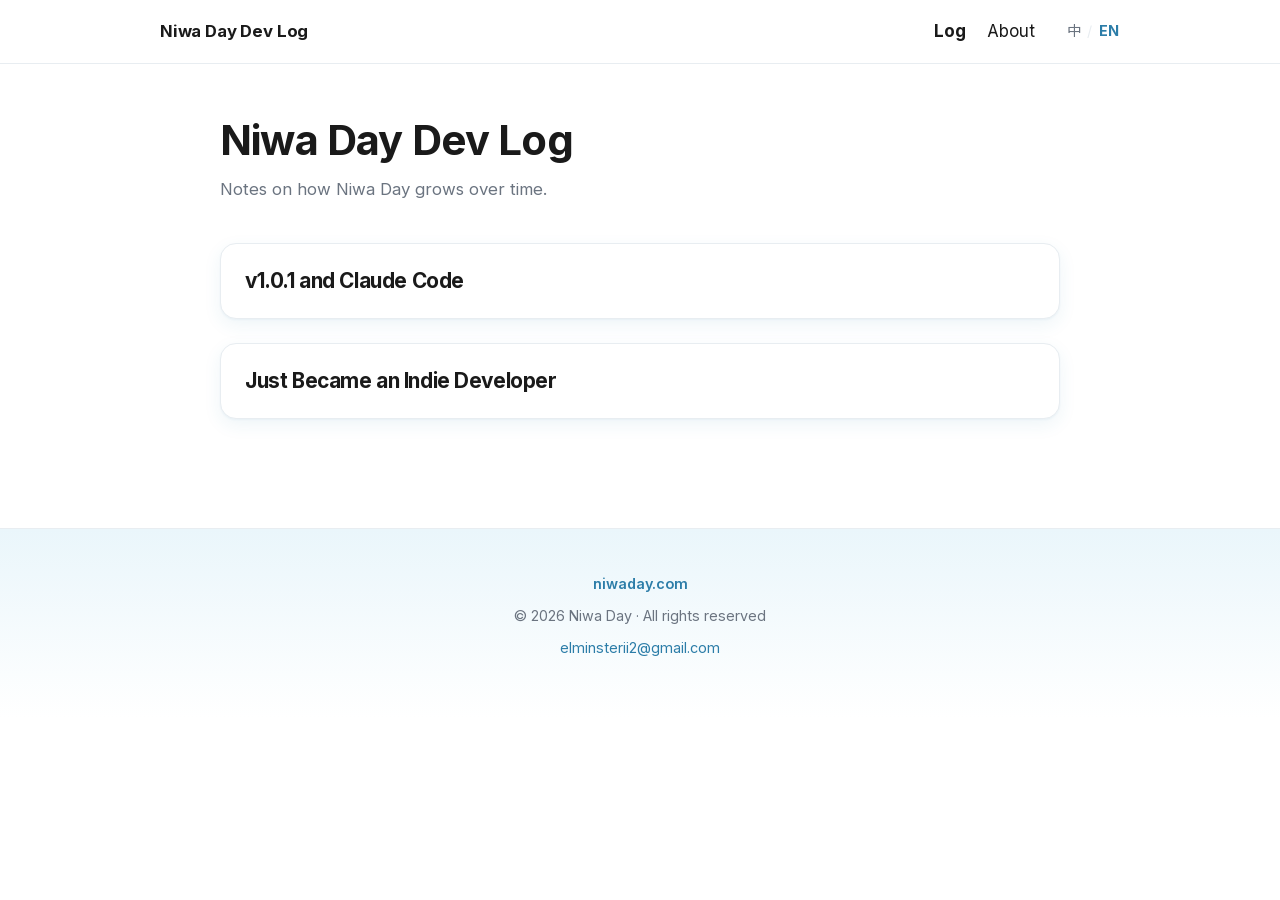
==== commit b20d28b3: "Update dev log (2026-06-04 20:25)" ====
--- a/blog/en/index.html
+++ b/blog/en/index.html
@@ -1,3 +1,3 @@
 <!DOCTYPE html><html lang="en" data-astro-cid-ct3bgug4> <head><!-- Global Metadata --><meta charset="utf-8"><meta name="viewport" content="width=device-width,initial-scale=1"><link rel="icon" type="image/svg+xml" href="/blog/favicon.svg"><link rel="icon" href="/blog/favicon.ico"><link rel="sitemap" href="/blog/sitemap-index.xml"><link rel="alternate" type="application/rss+xml" title="Niwa Day Dev Log" href="https://niwaday.com/blog/en/rss.xml"><meta name="generator" content="Astro v6.4.2"><style>@font-face{font-family:Inter-ed072079421e4db8;src:url("/blog/_astro/fonts/e868cdf4720e9ea5.woff2") format("woff2");font-display:swap;unicode-range:U+0000-00FF,U+0131,U+0152-0153,U+02BB-02BC,U+02C6,U+02DA,U+02DC,U+0304,U+0308,U+0329,U+2000-206F,U+20AC,U+2122,U+2191,U+2193,U+2212,U+2215,U+FEFF,U+FFFD;font-weight:400;font-style:normal;}@font-face{font-family:Inter-ed072079421e4db8;src:url("/blog/_astro/fonts/e868cdf4720e9ea5.woff2") format("woff2");font-display:swap;unicode-range:U+0000-00FF,U+0131,U+0152-0153,U+02BB-02BC,U+02C6,U+02DA,U+02DC,U+0304,U+0308,U+0329,U+2000-206F,U+20AC,U+2122,U+2191,U+2193,U+2212,U+2215,U+FEFF,U+FFFD;font-weight:500;font-style:normal;}@font-face{font-family:Inter-ed072079421e4db8;src:url("/blog/_astro/fonts/e868cdf4720e9ea5.woff2") format("woff2");font-display:swap;unicode-range:U+0000-00FF,U+0131,U+0152-0153,U+02BB-02BC,U+02C6,U+02DA,U+02DC,U+0304,U+0308,U+0329,U+2000-206F,U+20AC,U+2122,U+2191,U+2193,U+2212,U+2215,U+FEFF,U+FFFD;font-weight:600;font-style:normal;}@font-face{font-family:Inter-ed072079421e4db8;src:url("/blog/_astro/fonts/e868cdf4720e9ea5.woff2") format("woff2");font-display:swap;unicode-range:U+0000-00FF,U+0131,U+0152-0153,U+02BB-02BC,U+02C6,U+02DA,U+02DC,U+0304,U+0308,U+0329,U+2000-206F,U+20AC,U+2122,U+2191,U+2193,U+2212,U+2215,U+FEFF,U+FFFD;font-weight:700;font-style:normal;}@font-face{font-family:"Inter-ed072079421e4db8 fallback: Arial";src:local("Arial");font-display:swap;font-weight:400;font-style:normal;size-adjust:107.1194%;ascent-override:90.4365%;descent-override:22.518%;line-gap-override:0%;}@font-face{font-family:"Inter-ed072079421e4db8 fallback: Arial";src:local("Arial");font-display:swap;font-weight:500;font-style:normal;size-adjust:107.1194%;ascent-override:90.4365%;descent-override:22.518%;line-gap-override:0%;}@font-face{font-family:"Inter-ed072079421e4db8 fallback: Arial";src:local("Arial");font-display:swap;font-weight:600;font-style:normal;size-adjust:107.1194%;ascent-override:90.4365%;descent-override:22.518%;line-gap-override:0%;}@font-face{font-family:"Inter-ed072079421e4db8 fallback: Arial";src:local("Arial");font-display:swap;font-weight:700;font-style:normal;size-adjust:107.1194%;ascent-override:90.4365%;descent-override:22.518%;line-gap-override:0%;}:root{--font-inter:Inter-ed072079421e4db8,"Inter-ed072079421e4db8 fallback: Arial",sans-serif;}</style><link rel="preload" href="/blog/_astro/fonts/e868cdf4720e9ea5.woff2" as="font" type="font/woff2" crossorigin><style>@font-face{font-family:"Noto Sans TC-2e3c771edb76258d";src:url("/blog/_astro/fonts/aeed51f378bb8af4.woff2") format("woff2");font-display:swap;unicode-range:U+1f921-1f930,U+1f932-1f935,U+1f937-1f939,U+1f940-1f944,U+1f947-1f94a,U+1f950-1f95f,U+1f962-1f967,U+1f969-1f96a,U+1f980-1f981,U+1f984-1f98d,U+1f990-1f992,U+1f994-1f996,U+1f9c0,U+1f9d0,U+1f9d2,U+1f9d4,U+1f9d6,U+1f9d8,U+1f9da,U+1f9dc-1f9dd,U+1f9df-1f9e2,U+1f9e5-1f9e6,U+20024,U+20487,U+20779,U+20c41,U+20c78,U+20d71,U+20e98,U+20ef9,U+2107b,U+210c1,U+22c51,U+233b4,U+24a12,U+2512b,U+2546e,U+25683,U+267cc,U+269f2,U+27657,U+282e2,U+2898d,U+29d5a,U+f0001-f0005,U+f0019,U+f009b,U+f0101-f0104,U+f012b,U+f01ba,U+f01d6,U+f0209,U+f0217,U+f0223-f0224,U+fc355,U+fe327,U+fe517,U+feb97,U+fffb4;font-weight:400;font-style:normal;}@font-face{font-family:"Noto Sans TC-2e3c771edb76258d";src:url("/blog/_astro/fonts/9118b4f8e787c78b.woff2") format("woff2");font-display:swap;unicode-range:U+ff78-ff7e,U+ff80-ff86,U+ff89-ff94,U+ff97-ff9e,U+ffb9,U+ffe0-ffe3,U+ffe9,U+ffeb,U+ffed,U+fffc,U+1d7c7,U+1f004,U+1f0cf,U+1f141-1f142,U+1f150,U+1f154,U+1f158,U+1f15b,U+1f15d-1f15e,U+1f162-1f163,U+1f170-1f171,U+1f174,U+1f177-1f178,U+1f17d-1f17f,U+1f192-1f195,U+1f197-1f19a,U+1f1e6-1f1f5,U+1f1f7-1f1ff,U+1f21a,U+1f22f,U+1f232-1f237,U+1f239-1f23a,U+1f250-1f251,U+1f300,U+1f302-1f319;font-weight:400;font-style:normal;}@font-face{font-family:"Noto Sans TC-2e3c771edb76258d";src:url("/blog/_astro/fonts/251bfdb764d2ea91.woff2") format("woff2");font-display:swap;unicode-range:U+fa0a,U+fa0c,U+fa11,U+fa17,U+fa19,U+fa1b,U+fa1d,U+fa26,U+fa2c,U+fb01,U+fdfc,U+fe0e,U+fe33-fe36,U+fe38-fe44,U+fe49-fe51,U+fe54,U+fe56-fe57,U+fe59-fe5c,U+fe5f-fe6a,U+fe8e,U+fe92-fe93,U+feae,U+fecb-fecc,U+fee0,U+feec,U+fef3,U+ff04,U+ff07,U+ff26-ff2c,U+ff31-ff32,U+ff35-ff37,U+ff39-ff3a,U+ff3c,U+ff3e-ff5b,U+ff5d,U+ff61-ff65,U+ff67-ff68,U+ff6a,U+ff6c-ff77;font-weight:400;font-style:normal;}@font-face{font-family:"Noto Sans TC-2e3c771edb76258d";src:url("/blog/_astro/fonts/af57976274864631.woff2") format("woff2");font-display:swap;unicode-range:U+f78a-f78c,U+f78e,U+f792-f796,U+f798,U+f79c,U+f7f5,U+f812,U+f815,U+f876,U+f8f5,U+f8f8,U+f8ff,U+f901-f902,U+f904,U+f906,U+f909-f90a,U+f90f,U+f914,U+f918-f919,U+f91b,U+f91d,U+f91f,U+f923,U+f925,U+f92d-f92f,U+f934,U+f937-f938,U+f93d,U+f93f,U+f941,U+f949,U+f94c,U+f94e-f94f,U+f95a,U+f95d-f95e,U+f961-f963,U+f965-f970,U+f974,U+f976-f97a,U+f97c,U+f97e-f97f,U+f981,U+f983,U+f988,U+f98a,U+f98c,U+f98e,U+f996-f997,U+f999-f99a,U+f99c,U+f99f-f9a0,U+f9a3,U+f9a8,U+f9ad,U+f9b2-f9b6,U+f9b9-f9ba,U+f9bd-f9be,U+f9c1,U+f9c4,U+f9c7,U+f9ca,U+f9cd,U+f9d0-f9d1,U+f9d3-f9d4,U+f9d7-f9d8,U+f9dc-f9dd,U+f9df-f9e1,U+f9e4,U+f9e8-f9ea,U+f9f4,U+f9f6-f9f7,U+f9f9-f9fa,U+f9fc-fa01,U+fa03-fa04,U+fa06,U+fa08-fa09;font-weight:400;font-style:normal;}@font-face{font-family:"Noto Sans TC-2e3c771edb76258d";src:url("/blog/_astro/fonts/ddf68742ebeb7bf8.woff2") format("woff2");font-display:swap;unicode-range:U+9ee5,U+9ee7,U+9eee,U+9ef3-9ef4,U+9ef6-9ef7,U+9ef9,U+9efb-9efd,U+9eff,U+9f07-9f09,U+9f10,U+9f14-9f15,U+9f19,U+9f22,U+9f29,U+9f2c,U+9f2f,U+9f31,U+9f34,U+9f37,U+9f39,U+9f3d-9f3e,U+9f41,U+9f4c-9f50,U+9f54,U+9f57,U+9f59,U+9f5c,U+9f5f-9f60,U+9f62-9f63,U+9f66-9f67,U+9f6a,U+9f6c,U+9f72,U+9f76-9f77,U+9f7f,U+9f84-9f85,U+9f88,U+9f8e,U+9f91,U+9f94-9f96,U+9f98,U+9f9a-9f9b,U+9f9f-9fa0,U+9fa2,U+9fa4,U+9ff0-9fff,U+a1f4,U+a4b0-a4b1,U+a4b3,U+a9c1-a9c2,U+aa31,U+ab34,U+ac00-ac01,U+ac04,U+ac08,U+ac10-ac11,U+ac13-ac16,U+ac19,U+ac1c-ac1d,U+ac24,U+ac70-ac71,U+ac74,U+ac77-ac78,U+ac80-ac81,U+ac83,U+ac8c,U+ac90,U+aca0,U+aca8-aca9,U+acac,U+acb0,U+acb8-acb9,U+acbc-acbd,U+acc1,U+acc4,U+ace0-ace1,U+ace4,U+ace8,U+acf0-acf1,U+acf3,U+acf5,U+acfc;font-weight:400;font-style:normal;}@font-face{font-family:"Noto Sans TC-2e3c771edb76258d";src:url("/blog/_astro/fonts/09b0e0ea6baa8783.woff2") format("woff2");font-display:swap;unicode-range:U+9d77,U+9d7a,U+9d7e,U+9d87,U+9d89,U+9d8f,U+9d91-9d93,U+9d96,U+9d98,U+9d9a,U+9da1-9da2,U+9da5,U+9da9,U+9dab-9dac,U+9db1-9db2,U+9db5,U+9db9-9dbc,U+9dbf-9dc2,U+9dc4,U+9dc7-9dc9,U+9dd3,U+9dd6,U+9dd9-9dda,U+9dde-9ddf,U+9de2,U+9de5-9de6,U+9de8,U+9def-9df0,U+9df2-9df4,U+9df8,U+9dfa,U+9dfd,U+9dff,U+9e02,U+9e07,U+9e0a,U+9e11,U+9e15,U+9e18,U+9e1a-9e1b,U+9e1d-9e1e,U+9e20-9e23,U+9e25-9e26,U+9e2d,U+9e2f,U+9e33,U+9e35,U+9e3d-9e3f,U+9e42-9e43,U+9e45,U+9e48-9e4a,U+9e4c,U+9e4f,U+9e51,U+9e55,U+9e64,U+9e66,U+9e6b,U+9e6d-9e6e,U+9e70,U+9e73,U+9e75,U+9e78,U+9e80-9e83,U+9e87-9e88,U+9e8b-9e8c,U+9e90-9e91,U+9e93,U+9e96,U+9e9d,U+9ea1,U+9ea4,U+9ea6,U+9ea9-9eab,U+9ead,U+9eaf,U+9eb4,U+9eb7-9eba,U+9ebe-9ebf,U+9ecc-9ecd,U+9ed0,U+9ed2,U+9ed4,U+9ed9-9eda,U+9edc-9edd,U+9edf-9ee0,U+9ee2;font-weight:400;font-style:normal;}@font-face{font-family:"Noto Sans TC-2e3c771edb76258d";src:url("/blog/_astro/fonts/7981a1129de6d51e.woff2") format("woff2");font-display:swap;unicode-range:U+9bf0-9bf1,U+9bf5,U+9bf7,U+9bf9,U+9bfd,U+9bff,U+9c02,U+9c06,U+9c08-9c0a,U+9c0d,U+9c10,U+9c12-9c13,U+9c15,U+9c1c,U+9c1f,U+9c21,U+9c23-9c25,U+9c28-9c29,U+9c2d-9c2e,U+9c31-9c33,U+9c35-9c37,U+9c39-9c3b,U+9c3d-9c3e,U+9c40,U+9c42,U+9c45-9c49,U+9c52,U+9c54,U+9c56,U+9c58-9c5a,U+9c5d,U+9c5f-9c60,U+9c63,U+9c67-9c68,U+9c72,U+9c75,U+9c78,U+9c7a-9c7c,U+9c7f-9c81,U+9c87-9c88,U+9c8d,U+9c91,U+9c94,U+9c97,U+9c9b,U+9ca4,U+9ca8,U+9cab,U+9cad,U+9cb1-9cb3,U+9cb6-9cb8,U+9cc4-9cc5,U+9ccc-9ccd,U+9cd5-9cd7,U+9cdd-9cdf,U+9ce7,U+9ce9,U+9cee-9cf0,U+9cf2,U+9cfc-9cfe,U+9d03,U+9d06-9d08,U+9d0e,U+9d10,U+9d12,U+9d15,U+9d17,U+9d1d-9d1f,U+9d23,U+9d2b,U+9d2f-9d30,U+9d34,U+9d37,U+9d3d,U+9d42,U+9d50,U+9d52-9d53,U+9d59,U+9d5c,U+9d5e-9d61,U+9d6a,U+9d6f-9d70;font-weight:400;font-style:normal;}@font-face{font-family:"Noto Sans TC-2e3c771edb76258d";src:url("/blog/_astro/fonts/165b7426e769ba40.woff2") format("woff2");font-display:swap;unicode-range:U+9a87,U+9a8a-9a8b,U+9a8f-9a91,U+9a97,U+9a9a,U+9a9e,U+9aa0-9aa1,U+9aa4-9aa5,U+9aaf-9ab1,U+9ab6-9ab7,U+9ab9-9aba,U+9abe,U+9ac0-9ac5,U+9ac8,U+9acb-9acc,U+9ace-9acf,U+9ad1,U+9ad5-9ad7,U+9ad9,U+9adf,U+9ae1,U+9ae3,U+9aea-9aeb,U+9aed,U+9aef,U+9af2,U+9af4,U+9af9,U+9afb,U+9afd,U+9b03-9b04,U+9b08,U+9b13,U+9b18,U+9b1f,U+9b22-9b23,U+9b28-9b2a,U+9b2c-9b30,U+9b32,U+9b3b,U+9b43,U+9b46-9b49,U+9b4b-9b4e,U+9b51,U+9b55,U+9b58,U+9b5b,U+9b5e-9b60,U+9b63,U+9b68-9b69,U+9b74,U+9b7d,U+9b80-9b81,U+9b83-9b84,U+9b87-9b88,U+9b8a-9b8b,U+9b8d-9b8e,U+9b90,U+9b92-9b95,U+9b97,U+9b9f-9ba0,U+9ba2-9ba3,U+9ba8,U+9bab,U+9bb0,U+9bb8,U+9bc0-9bc1,U+9bc3,U+9bc6-9bc8,U+9bd3-9bd7,U+9bd9,U+9bdb,U+9bdd,U+9be1-9be2,U+9be4-9be5,U+9be7,U+9bea,U+9bed-9bee;font-weight:400;font-style:normal;}@font-face{font-family:"Noto Sans TC-2e3c771edb76258d";src:url("/blog/_astro/fonts/093377b081440270.woff2") format("woff2");font-display:swap;unicode-range:U+993c-9940,U+9943-9944,U+9948-994a,U+994c-994e,U+9951,U+9954,U+995c,U+995e-995f,U+9961-9962,U+9965,U+9968,U+996a,U+996d-9972,U+9975-9976,U+997a,U+997c,U+997f-9980,U+9984-9985,U+9988,U+998b,U+998d,U+998f,U+9992,U+9994-9995,U+9997-9998,U+999c,U+999e,U+99a0-99a1,U+99ab,U+99af,U+99b1,U+99b4,U+99b9,U+99c4-99c6,U+99cf,U+99d1-99d2,U+99d4,U+99d6,U+99d8-99d9,U+99df,U+99e1-99e2,U+99e9,U+99ee,U+99f0,U+99f8,U+99fb,U+9a01-9a05,U+9a0c,U+9a0f-9a13,U+9a16,U+9a1b-9a1c,U+9a20,U+9a24,U+9a28,U+9a2b,U+9a2d-9a2e,U+9a34-9a36,U+9a38,U+9a3e,U+9a40-9a44,U+9a4a,U+9a4c-9a4e,U+9a52,U+9a56,U+9a62-9a65,U+9a69-9a6b,U+9a6d,U+9a6f-9a71,U+9a73-9a74,U+9a76,U+9a78-9a79,U+9a7b-9a7c,U+9a7e-9a7f,U+9a81-9a82,U+9a84-9a86;font-weight:400;font-style:normal;}@font-face{font-family:"Noto Sans TC-2e3c771edb76258d";src:url("/blog/_astro/fonts/b4588c2ad8301f02.woff2") format("woff2");font-display:swap;unicode-range:U+97f5,U+97f9-97fa,U+97fe,U+9804,U+9807,U+980a,U+980e-980f,U+9814,U+9816,U+981a,U+981c,U+981e,U+9820-9821,U+9823,U+9826,U+9828,U+982a-982c,U+9832,U+9834-9835,U+9837,U+9839,U+983c-983d,U+9845,U+9848-9849,U+984e,U+9852-9857,U+9859-985a,U+9862-9863,U+9865,U+9870-9871,U+9873-9874,U+9877,U+987a-987f,U+9881-9882,U+9885,U+9887-988a,U+988c-988d,U+9890,U+9893,U+9896-9897,U+989a,U+989c-989e,U+98a0,U+98a4,U+98a6-98a7,U+98a9,U+98ae-98af,U+98b2-98b3,U+98b6-98b8,U+98ba-98bd,U+98bf,U+98c7-98c8,U+98ca,U+98d2-98d3,U+98d8-98da,U+98dc,U+98de,U+98e0-98e1,U+98e3,U+98e5,U+98e7-98e9,U+98eb-98ee,U+98f1,U+98f4,U+9901,U+9908-9909,U+990c,U+9911-9912,U+9914,U+9916-9917,U+991b-991c,U+991e,U+9920,U+9927,U+992b-992c,U+992e,U+9931-9933,U+9938,U+993a;font-weight:400;font-style:normal;}@font-face{font-family:"Noto Sans TC-2e3c771edb76258d";src:url("/blog/_astro/fonts/e6598a3fac92d0bb.woff2") format("woff2");font-display:swap;unicode-range:U+9672,U+9674,U+967a,U+9682-9685,U+9688-9689,U+968b,U+968d,U+9695,U+9697-9698,U+969e,U+96a0-96a4,U+96a9,U+96ac,U+96ae,U+96b0,U+96b2-96b4,U+96b6-96b7,U+96b9,U+96bc-96be,U+96c3,U+96c9-96cb,U+96ce-96cf,U+96d1-96d2,U+96d8,U+96dd,U+96e9,U+96eb,U+96f0-96f1,U+96f3-96f4,U+96f9,U+96fe-96ff,U+9701-9702,U+9705,U+9708,U+970a,U+970e-9711,U+9719,U+971d,U+971f-9720,U+9728,U+972a,U+972d,U+9730,U+9733,U+973a,U+973d,U+9744,U+9746-9747,U+9749,U+9750-9751,U+9753,U+9758-9759,U+975b,U+975d,U+9763,U+9765-9766,U+9768,U+976c-976d,U+9771,U+9773,U+9776,U+977a,U+977c,U+9780,U+9784-9786,U+9788,U+978e-978f,U+9798,U+979d-979e,U+97a3,U+97a5-97a6,U+97a8,U+97ab-97ac,U+97ae,U+97b6-97b7,U+97b9,U+97bf,U+97c1,U+97c3,U+97c6,U+97c9,U+97cd,U+97d6,U+97d8-97d9,U+97dc-97de,U+97e1,U+97e6-97e7,U+97ec-97ee,U+97f0-97f1;font-weight:400;font-style:normal;}@font-face{font-family:"Noto Sans TC-2e3c771edb76258d";src:url("/blog/_astro/fonts/f3e8b32db1ce2dd2.woff2") format("woff2");font-display:swap;unicode-range:U+9530,U+9535,U+953a-953b,U+9540-9542,U+9547,U+9549-954a,U+954d,U+9550-9551,U+9554-9556,U+955c,U+956c-956d,U+956f-9570,U+9573,U+9576,U+9578,U+9582,U+9586,U+9588,U+958e-958f,U+9599,U+959c,U+959e-959f,U+95a1-95a2,U+95a4,U+95a6-95a7,U+95aa-95ae,U+95b0,U+95b2,U+95b6,U+95b9-95bf,U+95c2-95c4,U+95c7-95c9,U+95cb-95cd,U+95d0,U+95d3-95d5,U+95d7-95d8,U+95da,U+95de,U+95e0-95e1,U+95e4-95e5,U+95ea-95eb,U+95ef-95f0,U+95f2-95f3,U+95f5,U+95f7-95fa,U+95fd,U+9600-9602,U+9607-9609,U+960e,U+9610-9611,U+9614,U+9616,U+9619-961a,U+961c-961d,U+961f,U+9621,U+9624,U+9628,U+962f,U+9633-9636,U+963c,U+9641-9643,U+9645,U+9647-9648,U+964e-964f,U+9651,U+9653-9655,U+9658,U+965b-965f,U+9661,U+9665,U+9668-9669,U+966c;font-weight:400;font-style:normal;}@font-face{font-family:"Noto Sans TC-2e3c771edb76258d";src:url("/blog/_astro/fonts/ffc03b544c8baec1.woff2") format("woff2");font-display:swap;unicode-range:U+941a,U+941c,U+941e,U+9420-9425,U+9427-942b,U+942e,U+9432-9433,U+9436,U+9438,U+943a,U+943d,U+943f-9440,U+9445,U+944a,U+944c,U+9454-9455,U+945a-945b,U+945e,U+9460,U+9462-9463,U+9468,U+946a,U+946d,U+946f,U+9471,U+9474-9477,U+9479,U+947e-9481,U+9488-948a,U+948e,U+9492-9493,U+9497,U+9499,U+949b-94a3,U+94a5-94a9,U+94ac,U+94ae-94b1,U+94b3-94b5,U+94bb-94bc,U+94be-94c3,U+94c5-94c6,U+94c9,U+94ce-94d0,U+94db-94dd,U+94e0,U+94e2-94e3,U+94e8,U+94ec-94ee,U+94f0,U+94f2,U+94f5-94f6,U+94f8,U+94fa,U+94ff-9502,U+9504-9506,U+9508,U+950b-950c,U+950f-9510,U+9519-951b,U+951d,U+951f,U+9521-9526,U+952d-952f;font-weight:400;font-style:normal;}@font-face{font-family:"Noto Sans TC-2e3c771edb76258d";src:url("/blog/_astro/fonts/c6d940f158203366.woff2") format("woff2");font-display:swap;unicode-range:U+930b,U+930f,U+9312,U+9315,U+9319-931b,U+931d-931f,U+9321,U+9323-9325,U+9327-932a,U+932c-932e,U+9331-9333,U+9335,U+9338,U+933c,U+9340-9341,U+9345-9349,U+934f-9352,U+9354,U+9356-935a,U+935c-9360,U+9363-9367,U+9369-936a,U+936c,U+936e,U+9370-9371,U+9373,U+9376,U+9379-937a,U+937c,U+9385,U+9387,U+938c,U+938f,U+9394,U+9397-9398,U+939a-939b,U+939d-939e,U+93a1-93a3,U+93a6-93a7,U+93a9-93aa,U+93ac-93ad,U+93af-93b0,U+93b3-93bb,U+93bd-93be,U+93c0-93c4,U+93c7,U+93ca-93cd,U+93d0-93d1,U+93d6-93d8,U+93dc-93de,U+93e0,U+93e4,U+93e8,U+93ee,U+93f0,U+93f5,U+93f7-93f9,U+93fb,U+9403,U+9407,U+940f-9410,U+9413-9414,U+9417,U+9419;font-weight:400;font-style:normal;}@font-face{font-family:"Noto Sans TC-2e3c771edb76258d";src:url("/blog/_astro/fonts/24e8f24b458a1dd7.woff2") format("woff2");font-display:swap;unicode-range:U+9208-920a,U+920d-920e,U+9210-9211,U+9217,U+9219,U+921c,U+9221,U+9224-9225,U+9227,U+922a,U+922d-922e,U+9230-9231,U+9233,U+9235-9239,U+923b,U+923d-9241,U+9244,U+9246,U+9248-9249,U+924b-9251,U+9253,U+925a,U+925d-925e,U+9262,U+9265-9267,U+926b-926d,U+926f,U+9271-9272,U+9274,U+9276,U+9278,U+927a-927c,U+927e-927f,U+9282-9283,U+9286,U+9288,U+928a,U+928d-928e,U+9291,U+9295-9296,U+9299-929b,U+929d,U+92a0-92ae,U+92b2,U+92b5-92b6,U+92bb-92bc,U+92c2-92c3,U+92c6-92cd,U+92cf-92d1,U+92d5,U+92d7,U+92d9,U+92dd,U+92df,U+92e4-92e6,U+92e8-92e9,U+92ed-92ef,U+92f1-92f3,U+92f6,U+92f9,U+92fb,U+9300-9302,U+9306;font-weight:400;font-style:normal;}@font-face{font-family:"Noto Sans TC-2e3c771edb76258d";src:url("/blog/_astro/fonts/6a1e4dc27c9eed56.woff2") format("woff2");font-display:swap;unicode-range:U+90e2-90e4,U+90ea-90eb,U+90ef,U+90f4,U+90f7-90f8,U+90fc,U+90fe-9100,U+9102,U+9104,U+9106,U+9112,U+9114-911a,U+911c,U+911e,U+9120,U+9122-9123,U+9129,U+912b,U+912f,U+9131-9132,U+9134,U+9136,U+9139-913a,U+9143,U+9146,U+9148-914a,U+914e-9150,U+9154,U+9156-9157,U+9159-915a,U+915d-915e,U+9161-9164,U+916b,U+916e,U+9170-9172,U+9174,U+9176,U+9179-917a,U+917f,U+9181-9182,U+9184-9186,U+918c-918e,U+9190-9191,U+9196,U+919a-919b,U+919e,U+91a1-91a4,U+91a7,U+91aa,U+91ae-91b2,U+91b4-91b5,U+91b8,U+91bd-91be,U+91c1,U+91c3,U+91c5-91c6,U+91c8-91ca,U+91d2-91d5,U+91d7,U+91d9,U+91e1,U+91e4,U+91e6-91e9,U+91ec-91ed,U+91f0-91f1,U+91f5-91fa,U+91fd,U+91ff-9201,U+9203-9207;font-weight:400;font-style:normal;}@font-face{font-family:"Noto Sans TC-2e3c771edb76258d";src:url("/blog/_astro/fonts/8bbcf70399a3c260.woff2") format("woff2");font-display:swap;unicode-range:U+8f85-8f86,U+8f88-8f8a,U+8f8d,U+8f90,U+8f93,U+8f95-8f97,U+8f99,U+8f9e-8f9f,U+8fa2,U+8fa7,U+8fa9,U+8fab,U+8fae,U+8fb3,U+8fb5-8fb6,U+8fba-8fbd,U+8fbf,U+8fc1-8fc2,U+8fc6,U+8fc8,U+8fcc-8fcd,U+8fd2-8fd3,U+8fd5,U+8fdc-8fdd,U+8fdf,U+8fe2-8fe5,U+8fe8-8fe9,U+8fed-8fee,U+8ff3,U+8ff5,U+8ff8,U+8ffa-8ffc,U+8ffe,U+9002,U+9004,U+9008,U+900a-900b,U+9011-9013,U+9016,U+901e,U+9021,U+9024,U+902d,U+902f-9030,U+9034-9036,U+9039-903b,U+9041,U+9044-9045,U+904f-9052,U+9057-9058,U+905b,U+905d,U+9061-9062,U+9065,U+9068,U+906f,U+9074,U+9079,U+907d,U+9083,U+9085,U+9087-9089,U+908b,U+9090,U+9093,U+9095,U+9097,U+9099,U+909b,U+909d-909e,U+90a0-90a2,U+90ac,U+90af-90b0,U+90b2-90b4,U+90b6,U+90b9,U+90bb,U+90bd-90be,U+90c3-90c5,U+90c7,U+90d1,U+90d4-90d5,U+90d7,U+90db-90df;font-weight:400;font-style:normal;}@font-face{font-family:"Noto Sans TC-2e3c771edb76258d";src:url("/blog/_astro/fonts/6c4f95ddebbd45fd.woff2") format("woff2");font-display:swap;unicode-range:U+8e30-8e31,U+8e35,U+8e39,U+8e3c-8e3d,U+8e40-8e42,U+8e47,U+8e49-8e4e,U+8e50,U+8e53-8e55,U+8e59-8e5b,U+8e60,U+8e62-8e63,U+8e67,U+8e69,U+8e6c-8e6d,U+8e6f,U+8e74,U+8e76,U+8e7a-8e7c,U+8e82,U+8e84-8e85,U+8e87,U+8e89-8e8b,U+8e8f-8e95,U+8e99-8e9a,U+8e9d-8e9e,U+8ea1,U+8ea3,U+8ea5-8ea6,U+8eaa,U+8eac-8ead,U+8eaf-8eb1,U+8eb9,U+8ebc,U+8ebe,U+8ec6,U+8ecb,U+8ecf,U+8ed1,U+8ed4,U+8ed7,U+8eda-8edb,U+8ee2,U+8ee8,U+8eeb,U+8ef2,U+8ef9-8efe,U+8f05,U+8f07-8f08,U+8f0a-8f0c,U+8f12-8f13,U+8f17,U+8f19-8f1a,U+8f1c,U+8f1e-8f1f,U+8f25-8f26,U+8f2d,U+8f30,U+8f33,U+8f36,U+8f3e,U+8f40-8f42,U+8f45-8f47,U+8f4d,U+8f54-8f55,U+8f5d,U+8f61-8f62,U+8f64,U+8f67-8f69,U+8f6d-8f72,U+8f74,U+8f76,U+8f7b-8f7c,U+8f7f,U+8f83-8f84;font-weight:400;font-style:normal;}@font-face{font-family:"Noto Sans TC-2e3c771edb76258d";src:url("/blog/_astro/fonts/ccec72725b413b01.woff2") format("woff2");font-display:swap;unicode-range:U+8ce1,U+8ce8,U+8ceb,U+8cf0,U+8cf8,U+8cfb,U+8cfe,U+8d04,U+8d07,U+8d0b,U+8d0d,U+8d10,U+8d12-8d14,U+8d17,U+8d1b-8d1f,U+8d21-8d26,U+8d29-8d2c,U+8d2e-8d32,U+8d34-8d35,U+8d37-8d38,U+8d3a-8d3c,U+8d3e-8d3f,U+8d41-8d43,U+8d48,U+8d4b-8d4c,U+8d4e-8d50,U+8d54,U+8d56,U+8d58,U+8d5a-8d5b,U+8d5f-8d60,U+8d62-8d63,U+8d66-8d69,U+8d6c-8d6e,U+8d73,U+8d75-8d76,U+8d7b,U+8d7d,U+8d84,U+8d8b,U+8d90-8d91,U+8d94,U+8d96,U+8d9c,U+8dab,U+8daf,U+8db2,U+8db5,U+8db7,U+8dba,U+8dbc,U+8dbf,U+8dc2-8dc3,U+8dc6,U+8dcb,U+8dce-8dd0,U+8dd6-8dd7,U+8dda-8ddb,U+8de3-8de4,U+8de9,U+8deb-8dec,U+8df1,U+8df5-8df7,U+8dfa-8dfd,U+8e05,U+8e08-8e0a,U+8e0e,U+8e14,U+8e16,U+8e18,U+8e1d-8e21,U+8e23,U+8e26-8e28,U+8e2a-8e2b,U+8e2d-8e2e;font-weight:400;font-style:normal;}@font-face{font-family:"Noto Sans TC-2e3c771edb76258d";src:url("/blog/_astro/fonts/bc534771d070df55.woff2") format("woff2");font-display:swap;unicode-range:U+8b9c,U+8b9e-8b9f,U+8ba3,U+8ba5,U+8ba7,U+8baa,U+8bad,U+8bb2-8bb4,U+8bb6-8bb9,U+8bbc-8bbd,U+8bbf-8bc0,U+8bc3,U+8bc5,U+8bc8-8bcb,U+8bcf,U+8bd1,U+8bd7-8bdc,U+8bde-8be1,U+8be3,U+8be5,U+8be7,U+8be9,U+8beb-8bec,U+8bef,U+8bf1-8bf2,U+8bf5-8bf6,U+8bf8,U+8bfa,U+8bfd-8bfe,U+8c01-8c02,U+8c05,U+8c08,U+8c0a-8c11,U+8c13-8c15,U+8c18-8c1c,U+8c1f,U+8c23-8c29,U+8c2c-8c2d,U+8c31,U+8c34,U+8c36,U+8c39,U+8c3f,U+8c47,U+8c49-8c4c,U+8c4f,U+8c51,U+8c55,U+8c62,U+8c68,U+8c73,U+8c78,U+8c7a-8c7c,U+8c82,U+8c85,U+8c89-8c8a,U+8c8d-8c8e,U+8c90,U+8c94,U+8c98-8c99,U+8ca3-8ca4,U+8cad-8cb0,U+8cb2,U+8cb9-8cba,U+8cbd,U+8cc1-8cc2,U+8cc4-8cc5,U+8ccf-8cd2,U+8cd4-8cd5,U+8cd9-8cdb;font-weight:400;font-style:normal;}@font-face{font-family:"Noto Sans TC-2e3c771edb76258d";src:url("/blog/_astro/fonts/68d306af0a415769.woff2") format("woff2");font-display:swap;unicode-range:U+8a1b,U+8a22,U+8a25,U+8a27,U+8a2b,U+8a33,U+8a36,U+8a38,U+8a3d-8a3e,U+8a41,U+8a45-8a46,U+8a48,U+8a4e,U+8a51-8a52,U+8a54,U+8a56-8a58,U+8a5b,U+8a5d,U+8a61,U+8a63,U+8a67,U+8a6a-8a6c,U+8a70,U+8a74-8a76,U+8a7a-8a7c,U+8a82,U+8a84-8a86,U+8a89,U+8a8f-8a92,U+8a94,U+8a9a,U+8aa1,U+8aa3,U+8aa5,U+8aa7-8aa8,U+8aad,U+8ab1,U+8ab6,U+8abe,U+8ac2,U+8ac4,U+8ac6,U+8ac9,U+8acc-8acf,U+8ad1,U+8adb,U+8add-8ae2,U+8ae4,U+8ae6,U+8aea-8aeb,U+8aed,U+8af1-8af6,U+8afa,U+8afc,U+8b01,U+8b04-8b05,U+8b07,U+8b0b-8b0d,U+8b0f-8b10,U+8b13-8b14,U+8b16,U+8b1a,U+8b1c,U+8b21-8b22,U+8b26,U+8b28,U+8b2b,U+8b2e,U+8b33,U+8b41,U+8b46,U+8b4c-8b4f,U+8b53-8b54,U+8b56,U+8b59,U+8b5e-8b60,U+8b64,U+8b6a-8b6d,U+8b72,U+8b7e,U+8b83,U+8b89,U+8b8c,U+8b8e,U+8b90,U+8b92,U+8b95-8b96,U+8b99;font-weight:400;font-style:normal;}@font-face{font-family:"Noto Sans TC-2e3c771edb76258d";src:url("/blog/_astro/fonts/82bd36a4e21a47ca.woff2") format("woff2");font-display:swap;unicode-range:U+88b7-88b8,U+88bc-88be,U+88c0,U+88c4,U+88c6-88c7,U+88c9-88cc,U+88ce,U+88d2,U+88d6,U+88d8,U+88db,U+88df,U+88e4,U+88e8-88e9,U+88ec,U+88ef-88f1,U+88f3-88f5,U+88fc,U+88fe,U+8900,U+8902,U+8906,U+890a-890c,U+8912-8915,U+8918-891a,U+891f,U+8921,U+8923,U+8925,U+892a-892b,U+892d,U+8930,U+8933,U+8935-8936,U+8938,U+893d,U+8941-8943,U+8946-8947,U+8949,U+894c-894d,U+8956-8957,U+8959,U+895c,U+895e-8960,U+8964,U+8966,U+896c,U+8971,U+8974,U+897b,U+897e,U+8980,U+8982-8983,U+8987-8988,U+898a,U+898c,U+8991,U+8994-8995,U+8997-8998,U+899a,U+899c,U+89a1,U+89a4-89a7,U+89a9,U+89ac,U+89af,U+89b2-89b3,U+89b7,U+89bb,U+89bf,U+89c5,U+89c9-89ca,U+89d1,U+89d4-89d5,U+89da,U+89dc-89de,U+89e5-89e7,U+89ed,U+89f1,U+89f3-89f4,U+89f6,U+89ff,U+8a01,U+8a03,U+8a07,U+8a09,U+8a0c,U+8a0f-8a12,U+8a16;font-weight:400;font-style:normal;}@font-face{font-family:"Noto Sans TC-2e3c771edb76258d";src:url("/blog/_astro/fonts/a5ac4a1e71da4cb8.woff2") format("woff2");font-display:swap;unicode-range:U+8763-8765,U+8768,U+876a,U+876c-8770,U+8772,U+8777,U+877a-877b,U+877d,U+8781,U+8784-8785,U+8788,U+878b,U+8793,U+8797-8798,U+879f,U+87a3,U+87a8,U+87ab-87ad,U+87af,U+87b3,U+87b5,U+87b9,U+87bb,U+87bd-87c0,U+87c4-87c8,U+87ca-87cc,U+87ce,U+87d2,U+87db-87dc,U+87e0-87e1,U+87e3,U+87e5,U+87e7,U+87ea-87eb,U+87ee-87ef,U+87f3-87f4,U+87f6-87f7,U+87fe,U+8802-8806,U+880a-880b,U+880e,U+8810-8811,U+8813,U+8815-8816,U+881b,U+8821,U+8823,U+8827,U+8831-8832,U+8835,U+8839-883a,U+883c,U+8844-8846,U+884a,U+884e,U+8852,U+8854-8856,U+8859-885a,U+885e,U+8862,U+8864-8865,U+8869-886a,U+886c-886e,U+8871-8872,U+8875,U+8879,U+887d-887f,U+8882,U+8884-8885,U+8888,U+8890,U+8892-8893,U+8897-8898,U+889a-889c,U+889e,U+88a2,U+88a4,U+88a8,U+88aa,U+88ad-88ae,U+88b1,U+88b4;font-weight:400;font-style:normal;}@font-face{font-family:"Noto Sans TC-2e3c771edb76258d";src:url("/blog/_astro/fonts/1b6615a56dad482c.woff2") format("woff2");font-display:swap;unicode-range:U+8621-8622,U+8627,U+8629-862a,U+8634-8636,U+8638,U+863a,U+863c,U+8640,U+8642,U+8646,U+864c-864d,U+864f,U+8651-8654,U+8657,U+8659-865a,U+865c,U+8662,U+866b-866c,U+866f-8671,U+8673,U+8677,U+867a-867b,U+867d-867e,U+8680-8682,U+868b-868d,U+8693-8696,U+869a,U+869c-869d,U+86a1,U+86a3-86a4,U+86a7-86aa,U+86af-86b1,U+86b3-86b4,U+86b6,U+86b9-86ba,U+86c0-86c2,U+86c4,U+86c6,U+86c9-86ca,U+86cc-86ce,U+86d0,U+86d3-86d4,U+86de-86df,U+86e9,U+86ed-86f0,U+86f3,U+86f8-86fc,U+86fe,U+8703,U+8706-870a,U+870d-870e,U+8711-8712,U+8715,U+8717,U+8719-871a,U+871e,U+8721-8723,U+8725,U+8728-8729,U+872e,U+8731,U+8734,U+8737,U+873a,U+873e-8740,U+8742,U+8747,U+8749,U+874b-874c,U+874e-874f,U+8753,U+8757-8758,U+875d,U+875f,U+8761-8762;font-weight:400;font-style:normal;}@font-face{font-family:"Noto Sans TC-2e3c771edb76258d";src:url("/blog/_astro/fonts/cb6e131b9cd042f5.woff2") format("woff2");font-display:swap;unicode-range:U+84c0,U+84c2,U+84c6-84c7,U+84ca,U+84cd-84d2,U+84d6,U+84dd,U+84df,U+84e2,U+84e6-84e8,U+84ea,U+84ef-84f0,U+84f3-84f4,U+84f7,U+84fa,U+84fc-84fd,U+84ff-8500,U+8506,U+850c,U+8511,U+8515,U+8517,U+851d-851f,U+8524,U+852b,U+852f,U+8532,U+8534-8535,U+8537-8538,U+853a,U+853c,U+853e,U+8541-8542,U+8545,U+8548,U+854b,U+854d-854e,U+8552-8553,U+8555-8558,U+855a,U+855e,U+8561-8565,U+8568,U+856a-856c,U+856f,U+8574,U+8577-857b,U+8580-8581,U+8585-8586,U+858a,U+858c,U+858f-8590,U+8594,U+8597-8599,U+859c,U+859f,U+85a1-85a2,U+85a4,U+85a8,U+85ab-85ac,U+85ae,U+85b3-85b4,U+85b7,U+85b9-85ba,U+85bd-85be,U+85c1-85c2,U+85cb,U+85ce,U+85d0,U+85d3,U+85d5,U+85dc,U+85e0,U+85e6,U+85e8,U+85ea,U+85ed,U+85f4,U+85f6-85f7,U+85f9-85fa,U+85ff,U+8602,U+8604-8605,U+8610,U+8616-8618,U+861a,U+861e;font-weight:400;font-style:normal;}@font-face{font-family:"Noto Sans TC-2e3c771edb76258d";src:url("/blog/_astro/fonts/fb6a3e934b019643.woff2") format("woff2");font-display:swap;unicode-range:U+8380,U+8383,U+8385-8386,U+8392,U+8394-8395,U+8398-8399,U+839b-839c,U+83a0,U+83a2,U+83a4,U+83a7-83aa,U+83af-83b5,U+83b7,U+83b9-83ba,U+83bc-83c0,U+83c2,U+83c4-83c5,U+83c8-83c9,U+83cb,U+83ce-83cf,U+83d1,U+83d4-83d6,U+83d8,U+83dd,U+83df,U+83e1-83e2,U+83e5,U+83ea-83eb,U+83f0,U+83f3-83f4,U+83f9,U+83fb-83fe,U+8406-8407,U+840b,U+840f,U+8411,U+8413,U+8418,U+841b-841d,U+8420-8421,U+8423-8424,U+8426-8429,U+842b,U+842d-842e,U+8432-8433,U+8435,U+8437-8439,U+843b-843c,U+843e,U+8445-8447,U+844e,U+8451-8452,U+8456,U+8459-845a,U+845c,U+845f,U+8462,U+8466-8467,U+846d,U+846f-8471,U+8473-8474,U+8476-8478,U+847a,U+8484,U+848b,U+848d-848e,U+8493-8494,U+8497,U+849d,U+849f,U+84a1,U+84a8,U+84af,U+84b1,U+84b4,U+84b9-84bb,U+84bd-84bf;font-weight:400;font-style:normal;}@font-face{font-family:"Noto Sans TC-2e3c771edb76258d";src:url("/blog/_astro/fonts/6fdeaffc4030f56b.woff2") format("woff2");font-display:swap;unicode-range:U+827d,U+827f,U+8283-8284,U+8288-828a,U+828d-8291,U+8293-8294,U+8298,U+829a-829c,U+829e-82a4,U+82a6-82ab,U+82ae,U+82b0,U+82b4,U+82b6,U+82ba-82bc,U+82be,U+82c1,U+82c4-82c5,U+82c7,U+82cb,U+82cd,U+82cf-82d0,U+82d2,U+82d5-82d6,U+82d9,U+82db-82dc,U+82de-82e1,U+82e3-82e4,U+82e7,U+82ea-82eb,U+82ef-82f0,U+82f3-82f4,U+82f6-82f7,U+82f9-82fc,U+82fe-8301,U+8306-8308,U+830b-830e,U+8316,U+8318,U+831a-831b,U+831d-831e,U+8327,U+832a,U+832c-832d,U+832f,U+8331,U+8333-8334,U+8337,U+833a-833c,U+833f-8340,U+8342,U+8344-8347,U+834b-834c,U+834f,U+8351,U+8356-8358,U+835a,U+835e-8361,U+8363-8364,U+8367-8368,U+836b,U+836f,U+8373,U+8375,U+8378,U+837a-837f;font-weight:400;font-style:normal;}@font-face{font-family:"Noto Sans TC-2e3c771edb76258d";src:url("/blog/_astro/fonts/2c06628dfd8c4d65.woff2") format("woff2");font-display:swap;unicode-range:U+811b,U+811e,U+8121-8127,U+8129,U+812c,U+812f-8134,U+8137-8138,U+813a,U+813d,U+8144,U+8146,U+8148,U+814a,U+814c-814d,U+8151,U+8153,U+8156,U+8158,U+815a,U+8160,U+8167,U+8169,U+816d,U+816f,U+8171,U+8174,U+817b-817c,U+817e,U+8182,U+8188,U+818a,U+8194-8195,U+8198,U+819b,U+819e,U+81a3,U+81a6-81a7,U+81ab,U+81af-81b0,U+81b5-81b6,U+81b8,U+81ba-81bb,U+81be-81bf,U+81c3,U+81c6,U+81ca,U+81cc,U+81cf,U+81d1-81d3,U+81d6-81d7,U+81d9-81da,U+81dd-81de,U+81e0-81e2,U+81e7,U+81ec,U+81ef,U+81fc,U+81fe,U+8200-8202,U+8204-8206,U+820b,U+820e,U+8210,U+8215,U+8217-8218,U+821b,U+821d,U+8221-8222,U+8224,U+8228-8229,U+822b,U+822f-8234,U+8236-8238,U+823a,U+823e,U+8240,U+8244-8245,U+8249,U+824b,U+824e-824f,U+8257,U+825a,U+825f,U+8264,U+8268,U+826b,U+826e,U+8270,U+8273,U+8276,U+8278-8279;font-weight:400;font-style:normal;}@font-face{font-family:"Noto Sans TC-2e3c771edb76258d";src:url("/blog/_astro/fonts/f4be5d526475af90.woff2") format("woff2");font-display:swap;unicode-range:U+7fb8,U+7fbc,U+7fbf-7fc0,U+7fc3,U+7fcb-7fcc,U+7fce-7fcf,U+7fd1,U+7fd5,U+7fd8,U+7fdb,U+7fde-7fdf,U+7fe5-7fe6,U+7fe9,U+7feb-7fec,U+7fee,U+7ff2-7ff3,U+7ffa,U+7ffd-7ffe,U+8002,U+8004,U+8006,U+800b,U+800e,U+8011-8012,U+8014,U+8016,U+8018-8019,U+801c,U+8024,U+8026,U+8028,U+802c,U+8030,U+8035,U+8037-8039,U+803b,U+8042-8043,U+804b-804c,U+8052,U+8061,U+8068,U+806a,U+806e,U+8071,U+8073-8076,U+8079,U+807c,U+807e-807f,U+8083-8084,U+808f,U+8093,U+8095,U+8098,U+809c,U+809f-80a0,U+80a4,U+80a7,U+80ab,U+80ad-80ae,U+80b0-80b1,U+80b4-80b6,U+80b8,U+80bc-80c2,U+80c4,U+80c6-80c7,U+80cb,U+80cd,U+80cf,U+80d4,U+80d7,U+80d9,U+80db-80dd,U+80e0,U+80e3-80e5,U+80e7,U+80eb-80ed,U+80ef-80f1,U+80f3-80f4,U+80f6-80f7,U+80fc,U+80fe-80ff,U+8101,U+8107,U+8109,U+810f-8113,U+8115,U+8117-8118,U+811a;font-weight:400;font-style:normal;}@font-face{font-family:"Noto Sans TC-2e3c771edb76258d";src:url("/blog/_astro/fonts/fe8577c9d8f4c235.woff2") format("woff2");font-display:swap;unicode-range:U+7eb3,U+7eb5-7eba,U+7ebd-7ebe,U+7ec0-7ec1,U+7ec3,U+7ec5,U+7ec7-7eca,U+7ecd-7ece,U+7ed1-7ed2,U+7ed4-7ed5,U+7ed7-7ed8,U+7eda-7edb,U+7edd-7ede,U+7ee2-7ee3,U+7ee5,U+7ee7,U+7ee9-7eeb,U+7eee-7ef0,U+7ef3,U+7ef5,U+7ef7-7ef8,U+7efd-7f01,U+7f03,U+7f05-7f09,U+7f0e,U+7f10,U+7f13-7f15,U+7f18-7f1a,U+7f1c-7f1d,U+7f20,U+7f24-7f25,U+7f28-7f2a,U+7f2d-7f2e,U+7f30,U+7f34,U+7f36-7f37,U+7f3d,U+7f42-7f45,U+7f47-7f4e,U+7f52,U+7f54,U+7f58,U+7f5a,U+7f5d,U+7f5f-7f63,U+7f65,U+7f68,U+7f6b,U+7f78,U+7f7d-7f7e,U+7f81-7f83,U+7f86-7f87,U+7f8b-7f8d,U+7f91,U+7f93-7f95,U+7f97,U+7f99-7f9a,U+7f9d,U+7f9f,U+7fa1-7fa3,U+7fa5,U+7fa7,U+7fad-7fb2,U+7fb4,U+7fb6;font-weight:400;font-style:normal;}@font-face{font-family:"Noto Sans TC-2e3c771edb76258d";src:url("/blog/_astro/fonts/7536a8d2c7ad18d1.woff2") format("woff2");font-display:swap;unicode-range:U+7d8c-7d8f,U+7d91,U+7d95-7d96,U+7d98-7d9a,U+7d9d-7d9e,U+7da2-7da3,U+7da6,U+7daa,U+7dac,U+7dae-7db0,U+7db3,U+7db5,U+7db7,U+7db9,U+7dbd,U+7dc1,U+7dc3-7dc7,U+7dcc-7dcf,U+7dd1,U+7dd6-7dd9,U+7ddb-7ddc,U+7de1-7de2,U+7de6,U+7df0-7df3,U+7df6,U+7dfe,U+7e01-7e02,U+7e04,U+7e08-7e0b,U+7e10-7e11,U+7e13,U+7e15,U+7e1d-7e20,U+7e22,U+7e25-7e27,U+7e29,U+7e2d,U+7e2f-7e30,U+7e32-7e37,U+7e39,U+7e3b,U+7e44-7e45,U+7e47-7e48,U+7e4a-7e4b,U+7e4d,U+7e50-7e52,U+7e56,U+7e58-7e5b,U+7e62,U+7e68,U+7e6d-7e70,U+7e76,U+7e78,U+7e7b,U+7e7e,U+7e81-7e82,U+7e86-7e88,U+7e8a,U+7e8d-7e8e,U+7e92-7e94,U+7e98-7e9b,U+7e9e,U+7ea0,U+7ea3-7ea4,U+7ea8,U+7eaa-7eaf,U+7eb1-7eb2;font-weight:400;font-style:normal;}@font-face{font-family:"Noto Sans TC-2e3c771edb76258d";src:url("/blog/_astro/fonts/44d89db906c324ae.woff2") format("woff2");font-display:swap;unicode-range:U+7c23,U+7c25-7c26,U+7c2a-7c2b,U+7c37-7c39,U+7c40-7c41,U+7c48-7c49,U+7c50,U+7c53-7c54,U+7c56-7c57,U+7c59-7c5c,U+7c5f,U+7c63,U+7c65,U+7c69,U+7c6c-7c6e,U+7c74-7c75,U+7c79,U+7c7c,U+7c7e,U+7c84,U+7c8b,U+7c8d,U+7c91,U+7c94-7c95,U+7c9b,U+7c9f,U+7ca2,U+7ca4,U+7ca6,U+7ca8-7caa,U+7cae,U+7cb1-7cb3,U+7cba,U+7cbc,U+7cbf-7cc0,U+7cc5,U+7cc8-7cc9,U+7ccc-7cce,U+7cd7,U+7cdc-7cdd,U+7ce0,U+7ce2,U+7ce8,U+7cea,U+7ced,U+7cf2,U+7cf4,U+7cf6,U+7cf8-7cfa,U+7cfc,U+7d02,U+7d06-7d0a,U+7d0f,U+7d11-7d12,U+7d15,U+7d18,U+7d1c-7d1e,U+7d25,U+7d27,U+7d29,U+7d2c,U+7d31-7d32,U+7d35,U+7d38,U+7d3a,U+7d3c,U+7d3e-7d41,U+7d43,U+7d45,U+7d4c,U+7d4e-7d4f,U+7d53-7d54,U+7d56,U+7d5b-7d5d,U+7d5f,U+7d63,U+7d67,U+7d6a,U+7d6d,U+7d70,U+7d73,U+7d75,U+7d79-7d7b,U+7d7d,U+7d80,U+7d83-7d84,U+7d86-7d89,U+7d8b;font-weight:400;font-style:normal;}@font-face{font-family:"Noto Sans TC-2e3c771edb76258d";src:url("/blog/_astro/fonts/3b5e34f2742440e0.woff2") format("woff2");font-display:swap;unicode-range:U+7afd-7afe,U+7b01-7b06,U+7b09-7b0b,U+7b0e-7b10,U+7b14,U+7b18,U+7b1a,U+7b1e-7b1f,U+7b22-7b25,U+7b29-7b2b,U+7b2d-7b2e,U+7b31-7b35,U+7b38-7b3c,U+7b45,U+7b47-7b48,U+7b4a,U+7b4c,U+7b4e-7b50,U+7b58,U+7b5b,U+7b5d,U+7b60,U+7b62,U+7b65-7b67,U+7b69,U+7b6d-7b6f,U+7b72-7b76,U+7b79,U+7b7e,U+7b82,U+7b84-7b85,U+7b87,U+7b8b,U+7b8d-7b93,U+7b95-7b96,U+7b98,U+7b9c-7b9d,U+7ba0,U+7ba7,U+7ba9-7bac,U+7bb0,U+7bb4,U+7bb6,U+7bb8-7bb9,U+7bc1,U+7bc3,U+7bc6,U+7bcb-7bcc,U+7bcf,U+7bd4,U+7bd9-7bdb,U+7bdd,U+7be0-7be1,U+7be5-7be6,U+7bea,U+7bed-7bee,U+7bf1-7bf3,U+7bf8-7bf9,U+7bfc-7c01,U+7c03,U+7c07,U+7c0a-7c0d,U+7c0f,U+7c11-7c12,U+7c15,U+7c1e-7c20;font-weight:400;font-style:normal;}@font-face{font-family:"Noto Sans TC-2e3c771edb76258d";src:url("/blog/_astro/fonts/f0c9f992d1d7211e.woff2") format("woff2");font-display:swap;unicode-range:U+798a-798b,U+7991,U+7993-7996,U+7998,U+799a-799b,U+799f-79a2,U+79a4,U+79a8-79a9,U+79af-79b0,U+79b3,U+79b5,U+79b8,U+79ba,U+79c3,U+79c6,U+79c8,U+79cf,U+79d5-79d6,U+79dc-79de,U+79e3,U+79e7,U+79ea-79ed,U+79ef-79f0,U+79f4,U+79f6-79f8,U+79fd,U+7a02-7a03,U+7a08-7a0a,U+7a0c,U+7a0e,U+7a10-7a11,U+7a14,U+7a17-7a19,U+7a1c,U+7a1e-7a1f,U+7a23,U+7a26,U+7a2d,U+7a32-7a33,U+7a37,U+7a39,U+7a3c,U+7a42,U+7a45,U+7a49,U+7a4f,U+7a56,U+7a5a,U+7a5c,U+7a60-7a61,U+7a63,U+7a68,U+7a6d-7a6e,U+7a70-7a71,U+7a77-7a79,U+7a80,U+7a83,U+7a85-7a86,U+7a88,U+7a8d,U+7a90-7a91,U+7a93-7a96,U+7a98,U+7a9c-7a9d,U+7aa0,U+7aa3,U+7aa5-7aa6,U+7aa8,U+7aaa,U+7aac,U+7ab0,U+7ab3,U+7ab6,U+7ab8,U+7abb,U+7abe-7abf,U+7ac2,U+7ac8-7ac9,U+7ad1-7ad2,U+7ad6,U+7ada,U+7adc-7ade,U+7ae4,U+7ae6,U+7ae9-7aeb,U+7af4,U+7af8,U+7afa-7afb;font-weight:400;font-style:normal;}@font-face{font-family:"Noto Sans TC-2e3c771edb76258d";src:url("/blog/_astro/fonts/ce58f3dfade38e7f.woff2") format("woff2");font-display:swap;unicode-range:U+7842-7843,U+7845,U+7847,U+784a,U+784c-7850,U+7852-7853,U+7855,U+7858,U+785a,U+785c-785d,U+7864,U+7866,U+7868,U+786a,U+786f,U+7874,U+7876,U+787c,U+787f,U+7886-7887,U+7889,U+788d,U+788f,U+7893,U+7895-7896,U+7898,U+789a,U+789e,U+78a1,U+78a3,U+78a5,U+78aa,U+78ad,U+78b1-78b2,U+78b4,U+78b6,U+78b8,U+78be,U+78c8-78c9,U+78cb,U+78ce,U+78d0-78d1,U+78d4-78d5,U+78d7-78d8,U+78de,U+78e3,U+78e6-78e7,U+78ea,U+78ec,U+78f2-78f4,U+78fa-78fb,U+78fd-7900,U+7904-7906,U+790a,U+790c,U+7910-7912,U+791c,U+791e,U+7920-7921,U+792a-792c,U+792e,U+7931,U+7934,U+7938,U+793b,U+793d,U+793f,U+7941-7942,U+7945-7947,U+7949,U+794c,U+794e,U+7953-7954,U+7957-795c,U+795f,U+7961-7962,U+7964,U+7967,U+7969,U+796b-796c,U+796f,U+7972-7973,U+7977-7979,U+797b-797c,U+797e,U+7980,U+7982,U+7984-7988;font-weight:400;font-style:normal;}@font-face{font-family:"Noto Sans TC-2e3c771edb76258d";src:url("/blog/_astro/fonts/cd38445baad61ca4.woff2") format("woff2");font-display:swap;unicode-range:U+7707-7708,U+770a,U+770c,U+770f,U+7715,U+7719-771b,U+771d-771e,U+7722,U+7725-7726,U+7728,U+772d,U+772f,U+7733-7736,U+7738,U+773b,U+773d,U+7741,U+7744,U+7746,U+774c,U+774e-7752,U+7755,U+7759-775a,U+775f-7760,U+7762,U+7765-7766,U+7768-776a,U+776c-776e,U+7771,U+7778,U+777a,U+777d-777e,U+7780,U+7785,U+7787,U+7789,U+778b-778d,U+7791-7793,U+779c,U+779f-77a0,U+77a2,U+77a5,U+77a9,U+77b0-77b1,U+77b4,U+77b6-77b7,U+77b9,U+77bc-77bf,U+77c5,U+77c7,U+77cc-77cd,U+77d3,U+77d6-77d7,U+77dc,U+77de,U+77e3,U+77e7,U+77eb-77ec,U+77f0,U+77f2,U+77f6,U+77f8,U+77fa-77fc,U+77fe-7800,U+7803,U+7805-7806,U+7809,U+7810-7812,U+7815-7816,U+781a,U+781c-781d,U+781f-7823,U+7825-7827,U+7829,U+782c-7830,U+7833,U+7835,U+7837,U+7839-783a,U+783c,U+783e,U+7840;font-weight:400;font-style:normal;}@font-face{font-family:"Noto Sans TC-2e3c771edb76258d";src:url("/blog/_astro/fonts/dda485130659be15.woff2") format("woff2");font-display:swap;unicode-range:U+75cd,U+75d2,U+75d4,U+75d9,U+75df,U+75e2-75e4,U+75e6-75e7,U+75e9-75ec,U+75f0-75f3,U+75f7,U+75f9-75fa,U+75fc,U+75fe-7602,U+7608-760a,U+760c-760d,U+7610,U+7615-7616,U+7618-7620,U+7622-7623,U+7625,U+7627,U+7629,U+762b,U+762e,U+7630,U+7632-7635,U+7638,U+763a-763c,U+763e,U+7640,U+7643,U+7646,U+7648-7649,U+764d-764e,U+7654,U+7658,U+765c,U+765f,U+7663-7667,U+7669,U+766b-766d,U+766f-7670,U+7676,U+7678-767a,U+767f-7681,U+7683,U+7688,U+768a-768b,U+768e,U+7690,U+7695-7696,U+769a-769e,U+76a3-76a4,U+76aa,U+76b0-76b1,U+76b4,U+76b7-76b8,U+76c2,U+76c5,U+76c9,U+76cc-76cd,U+76cf-76d1,U+76d6-76d8,U+76e5-76e6,U+76e9,U+76ec,U+76f1,U+76f7,U+76f9-76fb,U+76ff-7700,U+7704-7705;font-weight:400;font-style:normal;}@font-face{font-family:"Noto Sans TC-2e3c771edb76258d";src:url("/blog/_astro/fonts/79ffccbaa606e37e.woff2") format("woff2");font-display:swap;unicode-range:U+749c-74a1,U+74a3,U+74a5-74a7,U+74a9-74ab,U+74ae,U+74b1-74b2,U+74b5,U+74b8,U+74ba,U+74bf,U+74c5,U+74c8,U+74cc-74cd,U+74d2,U+74d4,U+74d6,U+74d8,U+74da,U+74de-74e0,U+74e2,U+74e4,U+74e8-74e9,U+74ee-74ef,U+74f4,U+74f9,U+74fb,U+74ff-7501,U+7503,U+7507,U+750c-750d,U+7511,U+7513,U+7515-7517,U+7519,U+751e,U+7521,U+7525,U+752a,U+752c-752f,U+7534,U+753e,U+7542,U+7545,U+7547-7548,U+754a-754b,U+754e,U+7551,U+755a-755b,U+755d,U+7560,U+7563-7564,U+7566-7568,U+756c-756f,U+7572-7575,U+7577-757a,U+757c,U+757e-757f,U+7583-7584,U+7587,U+7589,U+758b-758e,U+7590,U+7592,U+7594-7595,U+7597,U+7599-759a,U+759d,U+759f,U+75a1-75a3,U+75a5,U+75a7,U+75aa,U+75ac,U+75ae-75b1,U+75b3-75b4,U+75b8,U+75bd,U+75c0,U+75c2-75c4,U+75c9-75ca,U+75cc;font-weight:400;font-style:normal;}@font-face{font-family:"Noto Sans TC-2e3c771edb76258d";src:url("/blog/_astro/fonts/40864a933ab6f507.woff2") format("woff2");font-display:swap;unicode-range:U+73b4-73ba,U+73bc,U+73bf,U+73c2,U+73c4-73c6,U+73c9,U+73cb-73cc,U+73ce-73d2,U+73d6-73d7,U+73d9,U+73db-73de,U+73e3,U+73e5-73eb,U+73ef,U+73f5-73f7,U+73f9-73fa,U+73fc-73fd,U+7400-7401,U+7404-7405,U+7407-7408,U+740a-740d,U+740f-7410,U+7416,U+741a-741b,U+741d-741e,U+7420-7425,U+7428-7429,U+742c-7432,U+7435-7436,U+7438-743a,U+743c-7442,U+7445-7446,U+7448-744a,U+7451-7452,U+7454,U+7457,U+7459,U+745d,U+7460-7462,U+7465,U+7467-7468,U+746c-746e,U+7471-7477,U+7479-747a,U+747c-747f,U+7481-7482,U+7484-7486,U+7488-748a,U+748e-7490,U+7492,U+7498,U+749a;font-weight:400;font-style:normal;}@font-face{font-family:"Noto Sans TC-2e3c771edb76258d";src:url("/blog/_astro/fonts/de997d527352c2b1.woff2") format("woff2");font-display:swap;unicode-range:U+7281-7282,U+7284,U+7287,U+728a,U+728d,U+7292,U+7296,U+7298,U+729b,U+729f-72a2,U+72ad-72ae,U+72b0-72b5,U+72b8-72b9,U+72bc-72bd,U+72c1,U+72c3,U+72c5-72c6,U+72c8,U+72cc-72ce,U+72d2,U+72d4,U+72db,U+72dd,U+72df,U+72e1,U+72e8,U+72ec-72ee,U+72f1,U+72f3-72f4,U+72f7,U+72fa-72fb,U+72fd,U+7300-7301,U+7304,U+7307,U+730a-730b,U+730e,U+7313,U+7315-7317,U+7319,U+731e-731f,U+7322,U+7328-732e,U+7330-7331,U+7337,U+733a-733c,U+733e,U+7340-7341,U+7343,U+734c-734d,U+734f-7350,U+7352,U+7355,U+7357,U+7359-735a,U+7360-7363,U+7365,U+7369-7370,U+7373-7374,U+7377,U+737a,U+737c,U+737e,U+7380,U+7385-7386,U+738a,U+738e-738f,U+7391-7395,U+7397-7398,U+739b,U+73a0-73a2,U+73a5-73a8,U+73ad-73ae,U+73b3;font-weight:400;font-style:normal;}@font-face{font-family:"Noto Sans TC-2e3c771edb76258d";src:url("/blog/_astro/fonts/2fe955bc9b728636.woff2") format("woff2");font-display:swap;unicode-range:U+7115-7116,U+7118,U+711c,U+711e,U+7120,U+7122,U+712e-712f,U+7131,U+7134,U+713c,U+713f,U+7143,U+7145-7147,U+714a-714b,U+7150-7153,U+7155-7156,U+715a,U+7160,U+7162,U+7166,U+7168,U+716c,U+7171,U+7173,U+7178,U+717a-717b,U+717d,U+7180-7181,U+7185,U+7187-7188,U+718b,U+718f-7190,U+7192,U+7196-7198,U+719a-719c,U+71a0,U+71a4,U+71a8,U+71af,U+71b2-71b3,U+71b5,U+71b7-71ba,U+71be,U+71c1,U+71c4,U+71ca-71cb,U+71ce-71d0,U+71d4,U+71d7-71d8,U+71da,U+71dc,U+71e0-71e1,U+71e7,U+71ec,U+71ee,U+71f4-71f6,U+71f9,U+71fc,U+71fe-7201,U+7203,U+7207,U+7209,U+720c,U+7213-7215,U+7217,U+721a,U+721d,U+7222-7223,U+7228,U+722b,U+7230,U+7237,U+723b,U+723f-7242,U+724b,U+724d,U+7252-7253,U+7256,U+7258,U+725d,U+7263-7266,U+726a-726b,U+726e-7270,U+7273-7275,U+7277,U+727a-727b,U+727e-727f;font-weight:400;font-style:normal;}@font-face{font-family:"Noto Sans TC-2e3c771edb76258d";src:url("/blog/_astro/fonts/2280b2a7dcf71ef9.woff2") format("woff2");font-display:swap;unicode-range:U+6fec,U+6fee,U+6ff0,U+6ff3,U+6ff5-6ff6,U+6ffa,U+6ffc,U+6fff-7001,U+7003,U+7005-7007,U+700b,U+700d,U+7015,U+7018,U+701b,U+701e,U+7020-7021,U+7023,U+7026-7027,U+702c,U+702f-7032,U+7034-7035,U+7037-703c,U+7040,U+7042-7044,U+7046,U+7049,U+704b,U+704f,U+7052,U+7054-7055,U+705c-7061,U+7064-7069,U+706c-706d,U+706f,U+7073-7075,U+7078,U+707a,U+707e-7081,U+7085-7086,U+7089,U+7090-7091,U+7094-7096,U+7098,U+709c,U+709f,U+70a1,U+70a4,U+70a9,U+70ac,U+70af-70b2,U+70b4-70b5,U+70b7,U+70bb-70be,U+70c0-70c3,U+70ca-70cb,U+70d2,U+70d4-70d5,U+70d9-70dd,U+70df,U+70e6-70e9,U+70eb-70ec,U+70ef,U+70f1,U+70f4,U+70f7,U+70fa,U+70fd,U+70ff,U+7104,U+7106,U+7109,U+710c,U+7110,U+7113-7114;font-weight:400;font-style:normal;}@font-face{font-family:"Noto Sans TC-2e3c771edb76258d";src:url("/blog/_astro/fonts/f50a259fc2f505a2.woff2") format("woff2");font-display:swap;unicode-range:U+6eda-6edb,U+6edd-6ede,U+6ee2,U+6ee4-6ee5,U+6ee8-6ee9,U+6eeb,U+6eee,U+6ef3,U+6ef8-6efb,U+6f00,U+6f08-6f0a,U+6f0d-6f0e,U+6f11-6f13,U+6f15,U+6f19-6f1a,U+6f23,U+6f25-6f2a,U+6f2d-6f31,U+6f33-6f36,U+6f3a-6f3c,U+6f40-6f41,U+6f43-6f44,U+6f47,U+6f4d-6f4f,U+6f53,U+6f57,U+6f59-6f5a,U+6f5c,U+6f5e-6f61,U+6f63,U+6f66-6f67,U+6f69-6f6c,U+6f6f,U+6f72-6f78,U+6f7a-6f7f,U+6f81-6f82,U+6f87,U+6f89,U+6f8b-6f8d,U+6f90,U+6f92,U+6f94-6f97,U+6f9c,U+6f9f-6fa0,U+6fa2-6fa3,U+6fa5-6fa8,U+6faa-6fab,U+6fae-6faf,U+6fb4,U+6fb6,U+6fb9-6fba,U+6fbc,U+6fc2,U+6fc6-6fcb,U+6fce,U+6fd1-6fd2,U+6fd4,U+6fd8,U+6fda,U+6fde,U+6fe0-6fe2,U+6fe8-6fe9;font-weight:400;font-style:normal;}@font-face{font-family:"Noto Sans TC-2e3c771edb76258d";src:url("/blog/_astro/fonts/109be5fef1c02ad1.woff2") format("woff2");font-display:swap;unicode-range:U+6dd6,U+6dd9,U+6ddb-6de0,U+6de2-6de6,U+6de9,U+6dec,U+6def-6df0,U+6df2,U+6df4,U+6df6,U+6df8,U+6dfc-6dfd,U+6e00,U+6e02-6e03,U+6e07-6e0b,U+6e0d-6e0e,U+6e10,U+6e13-6e15,U+6e17,U+6e19-6e1a,U+6e1d,U+6e1f,U+6e22,U+6e24-6e25,U+6e27,U+6e2b,U+6e2d-6e2e,U+6e30-6e31,U+6e36,U+6e39-6e3a,U+6e3c-6e3d,U+6e40-6e41,U+6e44-6e45,U+6e47,U+6e49,U+6e4b,U+6e4d-6e4f,U+6e51,U+6e53-6e54,U+6e59,U+6e5c,U+6e5e-6e61,U+6e63-6e66,U+6e69-6e6b,U+6e6e,U+6e70-6e76,U+6e78,U+6e7c,U+6e7f-6e80,U+6e83,U+6e85-6e86,U+6e88-6e89,U+6e8b,U+6e8d-6e8f,U+6e93,U+6e98-6e9a,U+6e9f,U+6ea1,U+6ea4-6ea7,U+6eae,U+6eb1-6eb2,U+6eb4-6eb5,U+6eb7,U+6ebd,U+6ec1-6ec3,U+6ec7-6ec9,U+6ecd-6ed0,U+6ed3-6ed6,U+6ed8;font-weight:400;font-style:normal;}@font-face{font-family:"Noto Sans TC-2e3c771edb76258d";src:url("/blog/_astro/fonts/e10d8d67fe5a6a3f.woff2") format("woff2");font-display:swap;unicode-range:U+6cdd-6cde,U+6ce0,U+6ce7,U+6ce9-6cec,U+6cee-6cef,U+6cf1,U+6cf7-6cf8,U+6cfb-6cfe,U+6d00-6d02,U+6d04,U+6d06-6d07,U+6d09-6d0a,U+6d0c,U+6d0e-6d12,U+6d18-6d1a,U+6d1f,U+6d22-6d24,U+6d27-6d28,U+6d2b,U+6d2d-6d31,U+6d33-6d3a,U+6d3c,U+6d3f,U+6d43-6d47,U+6d4a-6d4b,U+6d4e-6d4f,U+6d51-6d53,U+6d57-6d58,U+6d5a,U+6d5c,U+6d5e-6d65,U+6d67,U+6d6c-6d6d,U+6d6f-6d70,U+6d72,U+6d75,U+6d79,U+6d7c,U+6d7f,U+6d82,U+6d85,U+6d87,U+6d8e-6d8f,U+6d91-6d95,U+6d97-6d99,U+6d9b,U+6d9d,U+6d9f,U+6da1,U+6da4,U+6da6-6dac,U+6db3-6db4,U+6db7-6db8,U+6dbe-6dc0,U+6dc2,U+6dc4-6dc5,U+6dc8-6dca,U+6dcc-6dcd,U+6dcf-6dd0,U+6dd2-6dd3,U+6dd5;font-weight:400;font-style:normal;}@font-face{font-family:"Noto Sans TC-2e3c771edb76258d";src:url("/blog/_astro/fonts/4b10c90489a007b5.woff2") format("woff2");font-display:swap;unicode-range:U+6bc1-6bc2,U+6bcc,U+6bce,U+6bd0-6bd1,U+6bd5-6bd9,U+6bde,U+6be1,U+6bec,U+6bf3,U+6bf9,U+6bfd,U+6bff-6c00,U+6c02,U+6c05-6c06,U+6c0a,U+6c0c-6c0d,U+6c10,U+6c13,U+6c16,U+6c18-6c1a,U+6c1f,U+6c21-6c22,U+6c24,U+6c26,U+6c28-6c2a,U+6c2c,U+6c2e-6c33,U+6c35-6c37,U+6c39-6c3a,U+6c3d-6c3f,U+6c43,U+6c46,U+6c49-6c4f,U+6c54-6c55,U+6c58,U+6c5a-6c5c,U+6c5e,U+6c64-6c69,U+6c6b-6c6f,U+6c71-6c75,U+6c78-6c79,U+6c7c,U+6c7e,U+6c82,U+6c84-6c87,U+6c8c-6c8d,U+6c8f,U+6c93-6c94,U+6c98,U+6c9a,U+6c9d,U+6c9f,U+6ca2,U+6ca5-6ca8,U+6caa,U+6cac-6cb2,U+6cb4-6cb5,U+6cba,U+6cbc,U+6cc2-6cc3,U+6cc5-6cc7,U+6cd0-6cd2,U+6cd4,U+6cd6-6cd7,U+6cd9-6cda,U+6cdc;font-weight:400;font-style:normal;}@font-face{font-family:"Noto Sans TC-2e3c771edb76258d";src:url("/blog/_astro/fonts/195df08d6d4260e1.woff2") format("woff2");font-display:swap;unicode-range:U+6a35,U+6a3b,U+6a3e-6a40,U+6a47-6a48,U+6a50,U+6a52,U+6a55-6a57,U+6a5a-6a5b,U+6a5e,U+6a62,U+6a66,U+6a6a,U+6a71,U+6a79,U+6a7c,U+6a7e-6a81,U+6a84,U+6a87,U+6a89,U+6a8d-6a8e,U+6a90-6a92,U+6a97,U+6a9c,U+6a9e-6aa1,U+6aa3-6aa5,U+6aa8,U+6aab,U+6aae,U+6ab5,U+6aba,U+6abe,U+6ac2,U+6ac5-6ac6,U+6ac8-6ac9,U+6acc,U+6ad3,U+6ada-6adb,U+6add-6adf,U+6ae3,U+6ae7-6ae8,U+6aea-6aec,U+6af1,U+6af3,U+6af8,U+6afa,U+6afc,U+6b05,U+6b09,U+6b0e-6b13,U+6b17,U+6b1d-6b1e,U+6b25,U+6b2c,U+6b31,U+6b35-6b37,U+6b39,U+6b3b,U+6b40,U+6b43,U+6b46,U+6b48,U+6b53-6b55,U+6b59,U+6b5b,U+6b5f-6b60,U+6b68-6b69,U+6b6f,U+6b74,U+6b7a,U+6b7c,U+6b7f-6b84,U+6b86-6b87,U+6b89,U+6b8b,U+6b8d,U+6b91-6b93,U+6b9b,U+6b9e,U+6ba1-6ba2,U+6ba4,U+6baa-6bab,U+6bad-6bae,U+6bb2-6bb4,U+6bbb,U+6bbd;font-weight:400;font-style:normal;}@font-face{font-family:"Noto Sans TC-2e3c771edb76258d";src:url("/blog/_astro/fonts/d937bdd763ddb199.woff2") format("woff2");font-display:swap;unicode-range:U+6904,U+6906-6907,U+6909,U+690b,U+690f-6910,U+6917,U+691a-691c,U+6925,U+692a,U+692c-692d,U+6932,U+6934,U+6939,U+693c-6940,U+6942,U+6949,U+6952,U+6954-6957,U+6959,U+695b-695f,U+6961-696c,U+696e-6970,U+6973-6974,U+6976,U+6978-697a,U+697c,U+6980,U+6984-6986,U+6988-698a,U+698d-698e,U+6990-6991,U+6994,U+6996-699b,U+699e,U+69a3-69a7,U+69ab,U+69ad,U+69af,U+69b1,U+69b3,U+69b6-69b7,U+69bb-69bc,U+69bf,U+69c1,U+69c3-69c5,U+69c7,U+69ca,U+69cc,U+69ce,U+69d0-69d1,U+69d4,U+69d8-69d9,U+69db,U+69df,U+69e4,U+69e8-69ea,U+69ed-69ee,U+69f1-69f4,U+69f6,U+69f8,U+69fa-69fb,U+69ff-6a00,U+6a05,U+6a0a-6a0b,U+6a17-6a18,U+6a1b,U+6a28-6a2b,U+6a31-6a32;font-weight:400;font-style:normal;}@font-face{font-family:"Noto Sans TC-2e3c771edb76258d";src:url("/blog/_astro/fonts/3d44f3fc222a0bd0.woff2") format("woff2");font-display:swap;unicode-range:U+67dc-67e0,U+67e2,U+67e4,U+67e9-67ea,U+67f0,U+67f2,U+67f6-67f8,U+67fa-67fb,U+67fe,U+6800-6805,U+6808-6809,U+680b,U+680e-680f,U+6811-6812,U+6814,U+6816,U+6818,U+681c-681e,U+6820,U+6822,U+6825,U+6827-6829,U+682b,U+682e-682f,U+6831-6834,U+683a-683b,U+683e,U+6840-6841,U+6844-6845,U+6849,U+684e,U+6853,U+6855-6856,U+685c-685d,U+685f,U+6861-6863,U+6865-6869,U+686b,U+686d,U+686f,U+6871-6872,U+6874-6875,U+6877,U+6879,U+687b-687c,U+687e,U+6880,U+6882-6883,U+6886,U+688f,U+6891-6892,U+6894,U+6896,U+6898,U+689b-689c,U+689f-68a0,U+68a2-68a3,U+68a6,U+68a9,U+68b1-68b2,U+68b4,U+68b6,U+68c0,U+68c3,U+68c6,U+68c8,U+68ca,U+68d0-68d1,U+68d3,U+68d6,U+68e1,U+68e3,U+68e6,U+68e8-68ec,U+68ef-68f1,U+68f3,U+68f6-68f7,U+68f9,U+68fb-68fd,U+6900,U+6902;font-weight:400;font-style:normal;}@font-face{font-family:"Noto Sans TC-2e3c771edb76258d";src:url("/blog/_astro/fonts/8f04afbacea487d7.woff2") format("woff2");font-display:swap;unicode-range:U+66b3,U+66b5,U+66b8-66bc,U+66be,U+66c1,U+66c4,U+66c7-66c8,U+66cc,U+66cf,U+66d5,U+66d8-66db,U+66df,U+66e1-66e2,U+66e8-66e9,U+66ef,U+66f1,U+66f5,U+66f7,U+66fa,U+66fd,U+6705,U+670a,U+670f-6710,U+6713-6715,U+6718-6719,U+6720,U+6722-6727,U+6729,U+672e,U+6733,U+6736,U+6738-6739,U+673f-6740,U+6742,U+6745,U+6747-6748,U+674b-674d,U+6753,U+6755,U+6759,U+675d-675e,U+6760,U+6762-6763,U+6767-676a,U+676c,U+676e,U+6772-6777,U+677a-677c,U+6782,U+6786-6787,U+678a-678c,U+678e-678f,U+6791-6793,U+6796,U+6798-6799,U+679f-67a3,U+67a5,U+67aa-67ae,U+67b0-67b5,U+67b7-67bc,U+67c0-67c3,U+67c5-67c6,U+67c8-67ca,U+67ce,U+67d2,U+67d8-67d9,U+67db;font-weight:400;font-style:normal;}@font-face{font-family:"Noto Sans TC-2e3c771edb76258d";src:url("/blog/_astro/fonts/a717a28337c75da6.woff2") format("woff2");font-display:swap;unicode-range:U+6565,U+6567,U+656b,U+656d-656e,U+6573,U+6576,U+6579-657b,U+6581,U+6586,U+6588-6589,U+658b,U+658e,U+6593,U+6595,U+659b,U+659d,U+659f-65a1,U+65a9,U+65ab,U+65ad,U+65b2-65b3,U+65b5,U+65bb,U+65be-65bf,U+65c2-65c4,U+65c6,U+65cc,U+65ce,U+65d2,U+65d6,U+65db,U+65e1,U+65e3,U+65e7,U+65ee-65f0,U+65f2-65f4,U+65f7-65f8,U+65fc-65fd,U+6600,U+6603-6605,U+6609,U+660d,U+6610-6611,U+6619,U+661c-661e,U+6621-6622,U+6624,U+6626,U+6629,U+662b,U+6630,U+6633-6636,U+6639-663d,U+6640-6641,U+6644-6645,U+664a-664c,U+6653-6657,U+6659,U+665b,U+665d-665e,U+6661-6667,U+6669,U+666c,U+6672-6673,U+6677-6679,U+667b-667e,U+6681-6684,U+668b-6690,U+6692,U+6698,U+669d,U+669f-66a0,U+66a6-66a7,U+66aa,U+66b2;font-weight:400;font-style:normal;}@font-face{font-family:"Noto Sans TC-2e3c771edb76258d";src:url("/blog/_astro/fonts/ada0db0347cf6997.woff2") format("woff2");font-display:swap;unicode-range:U+642b,U+642f-6430,U+6432,U+6434,U+6437,U+643a,U+643d-6444,U+6446-6447,U+644a-644b,U+644e,U+6450-6453,U+6456,U+6459,U+645b-645c,U+645e,U+6460-6461,U+6463-6465,U+6468,U+646c-646e,U+6470,U+6472-6477,U+6479,U+647b,U+647d,U+6480,U+6482,U+6485,U+648b-648c,U+6491,U+6493,U+6496-649a,U+649d,U+649f-64a0,U+64a2-64a3,U+64ac,U+64b1,U+64b3-64b4,U+64b7-64b9,U+64bb,U+64be,U+64c0,U+64c3-64c4,U+64d0,U+64d2,U+64d5,U+64d7-64d8,U+64e1-64e4,U+64e7,U+64e9,U+64ed,U+64ef-64f0,U+64f3,U+64f8,U+64fb-64fc,U+64ff,U+6504-6506,U+6509,U+6511-6512,U+6516,U+6518-6519,U+651b,U+6520-6523,U+6525-6526,U+6529,U+652b,U+652e,U+6530,U+6532,U+6534-6535,U+6537-6538,U+653a,U+653d,U+6542-6543,U+6549,U+654c-654e,U+6554-6555,U+655b,U+655d,U+6561,U+6564;font-weight:400;font-style:normal;}@font-face{font-family:"Noto Sans TC-2e3c771edb76258d";src:url("/blog/_astro/fonts/c585c065c8fcfd38.woff2") format("woff2");font-display:swap;unicode-range:U+6312-6313,U+6319-631b,U+631d-6321,U+6323-6325,U+632d-632e,U+6332,U+6334-6339,U+633b-633c,U+633e-6340,U+6342-6346,U+634b-634c,U+634e,U+6352,U+6357,U+635a,U+635c,U+635e-635f,U+6361,U+6363,U+6365,U+6369,U+636b-636d,U+636f-6370,U+6373,U+6375-6376,U+637a-637b,U+637d,U+6381,U+6384,U+6387,U+638a,U+638d-638e,U+6390,U+6394-6397,U+639e-639f,U+63a3-63a4,U+63a6,U+63ac-63af,U+63b1-63b4,U+63b7,U+63b9-63bb,U+63bd-63be,U+63c3-63c4,U+63c8,U+63cd-63ce,U+63d1,U+63d6,U+63dc,U+63de,U+63e0,U+63e3-63e4,U+63e6,U+63e9,U+63f0,U+63f2-63f3,U+63f5-63f8,U+63fa,U+63fc-63fe,U+6400-6402,U+6405-6406,U+6409-640c,U+6410,U+6414-6415,U+6418,U+641b,U+641f-6423,U+6425-6428,U+642a;font-weight:400;font-style:normal;}@font-face{font-family:"Noto Sans TC-2e3c771edb76258d";src:url("/blog/_astro/fonts/0b2557dc056d0d7c.woff2") format("woff2");font-display:swap;unicode-range:U+61cc-61cd,U+61d0,U+61d2,U+61de-61e0,U+61e3,U+61e6,U+61e8,U+61ed-61ee,U+61f5,U+61f9-61fa,U+61fd-61fe,U+6207,U+6209,U+620d-620e,U+6213-6215,U+6219,U+621b,U+621d-6223,U+6225-6227,U+6229,U+622b-622c,U+622e-622f,U+6231,U+6238,U+623b,U+623d-623e,U+6242-6243,U+6246,U+6248-6249,U+624c,U+6251,U+6255,U+6259-625a,U+625e,U+6260-6262,U+6265-6267,U+6269,U+626b-626c,U+6270-6273,U+6275,U+627a-627d,U+6283,U+6285-6286,U+6289,U+628c,U+628e,U+6294,U+629a-629e,U+62a0,U+62a2,U+62a6,U+62a8,U+62af,U+62b3,U+62b6,U+62ba-62bb,U+62be-62bf,U+62c2,U+62c4-62c5,U+62c8,U+62ca,U+62cf,U+62d1,U+62d5,U+62d7,U+62d9,U+62dd,U+62df-62e3,U+62e5-62e8,U+62ee,U+62f4-62fb,U+62fd,U+6300,U+6302,U+6308,U+630c-630e,U+6310;font-weight:400;font-style:normal;}@font-face{font-family:"Noto Sans TC-2e3c771edb76258d";src:url("/blog/_astro/fonts/a9fd552ba197ac78.woff2") format("woff2");font-display:swap;unicode-range:U+60b0-60b1,U+60b3-60b5,U+60b8,U+60bb,U+60bd-60be,U+60c0,U+60c6-60c7,U+60ca-60cb,U+60d3-60d5,U+60d7-60db,U+60dd,U+60e2-60e3,U+60e6-60f0,U+60f2,U+60f4,U+60f6,U+60fa-60fb,U+60ff-6100,U+6103,U+6106,U+610a-610b,U+610d-610e,U+6110,U+6112-6116,U+6120,U+6123-6124,U+6128-6130,U+6134,U+6136,U+613c-613f,U+6144,U+6146-6147,U+6149-614a,U+614d,U+6151-6153,U+6159-615a,U+615c-615f,U+6164-6165,U+6169-616d,U+616f,U+6171-6175,U+6177,U+617a,U+617c,U+617f-6180,U+6187,U+618a-618e,U+6192-6194,U+6199-619b,U+619f,U+61a1,U+61a7-61a8,U+61aa-61af,U+61b8,U+61ba,U+61bf,U+61c3,U+61c6,U+61ca-61cb;font-weight:400;font-style:normal;}@font-face{font-family:"Noto Sans TC-2e3c771edb76258d";src:url("/blog/_astro/fonts/74653fb09a02754a.woff2") format("woff2");font-display:swap;unicode-range:U+5f82-5f84,U+5f87,U+5f89-5f8a,U+5f8d,U+5f93,U+5f95,U+5f98-5f99,U+5f9b-5f9c,U+5fa0,U+5fa4,U+5fa6-5fa8,U+5fab-5fad,U+5fb3-5fb4,U+5fbc,U+5fc4,U+5fc6,U+5fc9,U+5fcb,U+5fce-5fd6,U+5fdc-5fdf,U+5fe1,U+5fe4,U+5fe7,U+5fea,U+5fec-5fee,U+5ff1,U+5ff3,U+5ff8,U+5ffa-5ffc,U+5fff-6000,U+6002,U+6005,U+600a,U+600d,U+600f-6010,U+6014,U+6017,U+6019-601c,U+601e,U+6020,U+6022,U+6026,U+6029,U+602b-602c,U+602e-602f,U+6031,U+6033-6035,U+6039,U+603c,U+6040-6043,U+6045,U+6047,U+604a-604c,U+604f,U+6053,U+6059-605b,U+605d,U+6060,U+6063,U+6067,U+606a-606b,U+606e,U+6072-6076,U+6078,U+607a,U+607c,U+607f-6081,U+6083,U+6086,U+608a,U+608c,U+608e,U+6092-6093,U+6095-6097,U+609b,U+609d,U+60a2,U+60a6-60a7,U+60a9-60aa,U+60ac-60ad,U+60af;font-weight:400;font-style:normal;}@font-face{font-family:"Noto Sans TC-2e3c771edb76258d";src:url("/blog/_astro/fonts/c6353e9869238c3e.woff2") format("woff2");font-display:swap;unicode-range:U+5e3c,U+5e40,U+5e42-5e44,U+5e47,U+5e54,U+5e57-5e5b,U+5e5e-5e5f,U+5e61-5e62,U+5e64,U+5e6a,U+5e6c,U+5e6e,U+5e75,U+5e77,U+5e7a,U+5e80-5e81,U+5e83,U+5e86,U+5e88,U+5e8b,U+5e90,U+5e92,U+5e96,U+5e99,U+5e9b,U+5e9d-5ea2,U+5ea4-5ea5,U+5eb3-5eb6,U+5eb9,U+5ebe,U+5ec3-5ec4,U+5ec6,U+5ecb-5ecd,U+5ed0-5ed2,U+5ed4-5ed5,U+5ed8-5ed9,U+5edb,U+5edd,U+5ee1,U+5ee8-5ee9,U+5eec,U+5eef-5ef0,U+5ef4-5ef5,U+5ef8,U+5efb-5efc,U+5efe,U+5f01-5f03,U+5f05,U+5f07-5f09,U+5f0b-5f0e,U+5f10-5f12,U+5f14,U+5f16,U+5f1b,U+5f1d,U+5f22,U+5f25,U+5f28-5f29,U+5f2d,U+5f2f-5f30,U+5f36,U+5f38-5f39,U+5f3c,U+5f3e,U+5f40-5f42,U+5f45-5f46,U+5f4a,U+5f50-5f52,U+5f54,U+5f56-5f58,U+5f5a-5f5e,U+5f61,U+5f63,U+5f66-5f67,U+5f6b,U+5f72-5f74,U+5f76,U+5f78,U+5f7b,U+5f7d;font-weight:400;font-style:normal;}@font-face{font-family:"Noto Sans TC-2e3c771edb76258d";src:url("/blog/_astro/fonts/a9610b8fa42dec11.woff2") format("woff2");font-display:swap;unicode-range:U+5ce6,U+5ce8-5cea,U+5ced-5cee,U+5cf1,U+5cf4-5cf5,U+5cf8,U+5cfe-5d00,U+5d06,U+5d08,U+5d0a-5d0d,U+5d15,U+5d18,U+5d1a,U+5d1d,U+5d1f-5d22,U+5d24,U+5d26-5d28,U+5d2c-5d2e,U+5d33-5d35,U+5d3d,U+5d3f,U+5d42-5d43,U+5d46-5d47,U+5d49-5d4b,U+5d4e,U+5d52-5d53,U+5d57-5d59,U+5d5b-5d5c,U+5d65,U+5d68-5d69,U+5d6b-5d6c,U+5d6f,U+5d74-5d75,U+5d7e-5d7f,U+5d81-5d82,U+5d85-5d88,U+5d8b-5d8c,U+5d92,U+5d94,U+5d97,U+5d99,U+5d9d,U+5da0-5da2,U+5da7,U+5da9-5daa,U+5dae,U+5db2,U+5db4,U+5db7-5db8,U+5dbd,U+5dc2-5dc5,U+5dc9,U+5dcb-5dcd,U+5dd2,U+5dd6,U+5dd8,U+5ddb-5ddc,U+5de0,U+5de3,U+5de9,U+5df0,U+5df3,U+5df5,U+5df9,U+5dfb-5dfd,U+5e00-5e01,U+5e04-5e05,U+5e0a,U+5e11,U+5e14,U+5e18-5e1c,U+5e1f-5e22,U+5e27-5e28,U+5e2f-5e30,U+5e34,U+5e37,U+5e3a;font-weight:400;font-style:normal;}@font-face{font-family:"Noto Sans TC-2e3c771edb76258d";src:url("/blog/_astro/fonts/5d7317c12af6e9bc.woff2") format("woff2");font-display:swap;unicode-range:U+5b84,U+5b8d,U+5b92-5b93,U+5b95-5b96,U+5b9f-5ba1,U+5ba6-5ba8,U+5baa-5bad,U+5bbd-5bbe,U+5bc0-5bc1,U+5bc3,U+5bd0-5bd1,U+5bd4-5bd8,U+5bdb-5bdd,U+5be4-5be5,U+5bef,U+5bf3,U+5bfb,U+5bfe-5bff,U+5c02-5c03,U+5c05,U+5c09,U+5c0c,U+5c10,U+5c12-5c13,U+5c15,U+5c18-5c19,U+5c1b,U+5c1d-5c1f,U+5c22,U+5c25,U+5c27-5c28,U+5c2a-5c2b,U+5c34,U+5c38,U+5c3d,U+5c42,U+5c44,U+5c47,U+5c49-5c4a,U+5c50,U+5c53,U+5c58-5c59,U+5c5b,U+5c5d,U+5c61,U+5c63,U+5c68,U+5c6d-5c6e,U+5c74,U+5c79-5c84,U+5c86,U+5c88,U+5c8a-5c8d,U+5c92-5c9c,U+5ca0,U+5ca2-5ca3,U+5ca5-5ca7,U+5cab-5cad,U+5cb5,U+5cb7,U+5cba-5cbb,U+5cc1,U+5cc8,U+5cca-5ccb,U+5cce,U+5cd2,U+5cd6,U+5cd8-5cda,U+5cdf-5ce1,U+5ce5;font-weight:400;font-style:normal;}@font-face{font-family:"Noto Sans TC-2e3c771edb76258d";src:url("/blog/_astro/fonts/24722d255b6097e8.woff2") format("woff2");font-display:swap;unicode-range:U+5a57,U+5a5d-5a5e,U+5a60-5a62,U+5a65,U+5a67,U+5a6a,U+5a6c-5a6d,U+5a73-5a76,U+5a7a-5a7c,U+5a81-5a84,U+5a8c,U+5a90,U+5a93,U+5a96-5a97,U+5a9c,U+5a9e-5aa0,U+5aa4,U+5aa7,U+5aab-5aac,U+5aae-5aaf,U+5ab1,U+5ab4-5ab5,U+5ab8,U+5aba-5abc,U+5abe-5abf,U+5ac3-5ac4,U+5ac6-5acb,U+5acf-5ad2,U+5ad4-5adc,U+5ae0-5ae1,U+5ae3,U+5ae5-5ae6,U+5ae8,U+5aea-5aeb,U+5aee,U+5af0,U+5af2,U+5af5,U+5afa,U+5aff,U+5b01,U+5b05,U+5b08,U+5b0b,U+5b11,U+5b16-5b17,U+5b19,U+5b1b,U+5b1d,U+5b21-5b23,U+5b28,U+5b2a-5b2d,U+5b32,U+5b34,U+5b36-5b38,U+5b3e-5b40,U+5b43-5b46,U+5b4b-5b4c,U+5b51,U+5b53,U+5b59,U+5b5b-5b5c,U+5b62,U+5b65,U+5b6c-5b6e,U+5b70-5b73,U+5b75,U+5b7a-5b7b,U+5b7d,U+5b7f-5b82;font-weight:400;font-style:normal;}@font-face{font-family:"Noto Sans TC-2e3c771edb76258d";src:url("/blog/_astro/fonts/d58e7bcbe09bb9d2.woff2") format("woff2");font-display:swap;unicode-range:U+5910-5911,U+5914,U+5919,U+591b,U+591f,U+5923-5924,U+592c,U+5932,U+5938-593a,U+5940,U+5942,U+5944,U+594b-594c,U+594e,U+5950,U+5953,U+5956,U+5958,U+595a,U+5961,U+5966,U+5968-5969,U+596c-596d,U+5975,U+5977,U+597b-597c,U+597e,U+5980-5981,U+5986-5988,U+598a,U+598f,U+5997-5998,U+599f-59a3,U+59a6-59a7,U+59a9,U+59ab-59ac,U+59af,U+59b1-59b2,U+59b6,U+59b8,U+59ba,U+59be,U+59c1,U+59c3,U+59c7-59c9,U+59cd-59ce,U+59d2,U+59d6-59d9,U+59dd-59de,U+59e0,U+59e3-59e5,U+59e9-59eb,U+59ee,U+59f1-59f3,U+59f5-59f9,U+59fc-59fd,U+5a00,U+5a04-5a07,U+5a09,U+5a0c,U+5a11,U+5a13,U+5a16-5a17,U+5a1a,U+5a1e,U+5a20,U+5a23-5a24,U+5a29-5a2b,U+5a2d-5a2f,U+5a32-5a34,U+5a38,U+5a3c,U+5a3f-5a44,U+5a47-5a48,U+5a4a,U+5a4c-5a4d,U+5a50-5a51,U+5a53,U+5a56;font-weight:400;font-style:normal;}@font-face{font-family:"Noto Sans TC-2e3c771edb76258d";src:url("/blog/_astro/fonts/7b6142a86955183b.woff2") format("woff2");font-display:swap;unicode-range:U+57a9,U+57ab,U+57b5,U+57b8-57bb,U+57c2,U+57c5-57c8,U+57cc,U+57cf,U+57d2,U+57dc-57de,U+57e1-57e2,U+57e5,U+57e7,U+57ed-57ee,U+57f0,U+57f3-57f6,U+57f8,U+57fb-57fd,U+5800-5801,U+5803-5804,U+5807,U+5809-580b,U+580d-580e,U+5810-5811,U+5814-5815,U+5819,U+581d-581e,U+5820,U+5823,U+5826,U+582c-582d,U+5830,U+583a,U+583f-5841,U+5848,U+584b,U+584d,U+584f,U+5852,U+5859-585a,U+585c,U+5861,U+5864,U+5868-5869,U+586c-586d,U+5871-5872,U+5879,U+587c-5881,U+5887-5889,U+588e,U+5890-5892,U+5896-5899,U+589d,U+58a1,U+58a3,U+58a6,U+58a9,U+58ac,U+58b0-58b1,U+58bb-58bc,U+58c2,U+58c5-58c6,U+58ca,U+58cc,U+58ce,U+58d0-58d1,U+58d5,U+58d9-58da,U+58df-58e0,U+58e9,U+58ec,U+58ee,U+58f1-58f3,U+58f6-58f7,U+58fb-58fc,U+5900,U+5902,U+5906,U+5909-590c,U+590e;font-weight:400;font-style:normal;}@font-face{font-family:"Noto Sans TC-2e3c771edb76258d";src:url("/blog/_astro/fonts/52afb30009f1bd61.woff2") format("woff2");font-display:swap;unicode-range:U+567b-567c,U+5680,U+5684-5686,U+568c,U+568e-568f,U+5692-5693,U+5697-5699,U+569c,U+569e,U+56a1-56a7,U+56a9,U+56ab-56ad,U+56af,U+56b3,U+56b5-56b6,U+56b8,U+56bf-56c1,U+56c3,U+56c5,U+56c7-56c8,U+56cb-56cc,U+56d1-56d4,U+56d6-56d9,U+56dd,U+56df,U+56e1-56e5,U+56ea-56ec,U+56ee-56ef,U+56f1-56f4,U+56f7,U+56f9,U+56ff-5700,U+5703-5704,U+5706-5707,U+5709-570a,U+570c,U+570f,U+5711,U+5717,U+571c,U+5723-5724,U+5727,U+5729-572a,U+572c,U+572e-572f,U+5734-5735,U+573b,U+5741,U+574b-574d,U+574f,U+5752,U+5754,U+575a-5760,U+5763,U+5768-5769,U+576b,U+576d,U+576f-5770,U+5772-5775,U+5777,U+577b-577d,U+5780,U+5784,U+5788,U+578c,U+578e,U+5792-5793,U+5795,U+579a-579b,U+579f-57a1,U+57a4,U+57a6;font-weight:400;font-style:normal;}@font-face{font-family:"Noto Sans TC-2e3c771edb76258d";src:url("/blog/_astro/fonts/1f83005d6e415650.woff2") format("woff2");font-display:swap;unicode-range:U+555c,U+5562-5563,U+5567,U+5569,U+556b-556c,U+5570,U+5575-5579,U+557b-557c,U+557f,U+5581,U+5583,U+5586,U+5588,U+558b,U+558f,U+5591,U+5599,U+559f,U+55a1,U+55a3,U+55a5-55a6,U+55a8-55a9,U+55ab,U+55ad,U+55b0-55b1,U+55b3,U+55b6-55b7,U+55b9,U+55bc-55bd,U+55c4-55c5,U+55c7,U+55c9,U+55cc-55cd,U+55d0,U+55d2,U+55d4-55d9,U+55db,U+55dd-55df,U+55e1-55e6,U+55e9-55ea,U+55ec,U+55ee,U+55f1-55f3,U+55f5-55f7,U+55f9-55fa,U+55fe,U+5600-5602,U+5608,U+560c,U+560f,U+5612-5613,U+5615-5616,U+5618,U+561a,U+561c,U+561e,U+5620,U+5623-5625,U+5627,U+562a,U+562c-562e,U+5630-5631,U+5635-5636,U+5638-563a,U+5640,U+5642-5643,U+5649,U+564c-5650,U+5654,U+5658-565d,U+5664-5666,U+5669,U+566b,U+566d,U+566f,U+5671-5672,U+5676,U+567a;font-weight:400;font-style:normal;}@font-face{font-family:"Noto Sans TC-2e3c771edb76258d";src:url("/blog/_astro/fonts/fa2dfbd336a657c1.woff2") format("woff2");font-display:swap;unicode-range:U+5447,U+5449,U+544b-544d,U+5450-5455,U+5457,U+545b-545c,U+545f-5460,U+5463-5464,U+546a-5472,U+5474,U+5476,U+5478,U+547b,U+547e-547f,U+5482-5488,U+548a,U+548d-5491,U+5494,U+5498-549d,U+54a1-54a5,U+54ab,U+54ad-54af,U+54b5,U+54b7,U+54bb-54bc,U+54be-54bf,U+54ca,U+54cc,U+54cf-54d2,U+54d4,U+54d6-54d7,U+54da,U+54de-54df,U+54e2,U+54e4,U+54e7,U+54eb,U+54f3,U+54fd,U+54ff,U+5501-5502,U+5504-5506,U+550a,U+550c,U+550e-550f,U+5511-5513,U+5516-5517,U+551a-551b,U+551e,U+5520,U+5524,U+5526-5527,U+552a,U+552c-552d,U+5530,U+5532-5533,U+5535-5536,U+553b-553c,U+553e-553f,U+5541-5542,U+5544-5545,U+5547,U+5549,U+554b,U+554d-554e,U+5550-5551,U+5553,U+5555-5557;font-weight:400;font-style:normal;}@font-face{font-family:"Noto Sans TC-2e3c771edb76258d";src:url("/blog/_astro/fonts/aec5a6f66d0f1824.woff2") format("woff2");font-display:swap;unicode-range:U+52eb,U+52ed-52ee,U+52f0-52f2,U+52f7,U+52f9-52fa,U+5300-5302,U+530a-530b,U+530d,U+530f-5310,U+5315,U+531a,U+531c-531d,U+532d-532e,U+5331,U+5338,U+533b-533e,U+5344-5345,U+534b-534d,U+534f-5350,U+5358,U+535e-535f,U+5362-5364,U+5367,U+5369,U+536b-536c,U+536e-536f,U+5372,U+5374,U+5379-537a,U+537c-537d,U+5382,U+5385,U+5389,U+538b-538c,U+538e,U+5392-5396,U+5399,U+53a0-53a2,U+53a4-53a6,U+53a8-53a9,U+53ae,U+53b0,U+53b3-53b4,U+53b6-53b7,U+53b9,U+53bf,U+53c1,U+53c4,U+53ce-53cf,U+53d2,U+53d5,U+53d9-53da,U+53df-53e1,U+53e7-53e9,U+53f1,U+53f5-53f6,U+53f9,U+53fb-53fd,U+5400-5402,U+5405-5407,U+540f,U+5412,U+5414-5417,U+541a,U+5420-5421,U+5424-5425,U+5428-5429,U+542c-542f,U+5431-5432,U+5434,U+5437,U+543d,U+543f,U+5441,U+5444-5445;font-weight:400;font-style:normal;}@font-face{font-family:"Noto Sans TC-2e3c771edb76258d";src:url("/blog/_astro/fonts/dff7d983c96819ad.woff2") format("woff2");font-display:swap;unicode-range:U+5197,U+519a-519c,U+519e,U+51a2,U+51a6-51a9,U+51ab,U+51ad-51af,U+51b1-51b6,U+51ba-51c0,U+51c3-51c5,U+51c7,U+51c9-51cb,U+51ce-51d1,U+51d4,U+51d6,U+51d9,U+51db-51dc,U+51df,U+51e4,U+51e6,U+51e9-51ea,U+51ed,U+51ef,U+51f4-51f5,U+51fc,U+51ff,U+5201-5202,U+5204-5205,U+5208,U+520b,U+520d-520e,U+5213,U+5215-5216,U+5218,U+521a,U+5220,U+5223,U+5226-5228,U+5232-5234,U+5239,U+523c,U+5241-5242,U+5244,U+5249,U+524c,U+5251-5252,U+5255,U+5257,U+525c,U+525e,U+5261,U+5263-5265,U+526e,U+5270,U+5273-5274,U+5277,U+527d,U+527f,U+5281-5282,U+5284,U+528a,U+528c,U+528f,U+5292-5294,U+529d,U+52a6,U+52ac-52ad,U+52b1-52b5,U+52b9,U+52bb-52bc,U+52be-52c0,U+52c5,U+52cb,U+52cd,U+52d0-52d1,U+52d6-52d7,U+52db,U+52e0,U+52e3,U+52e6-52e7;font-weight:400;font-style:normal;}@font-face{font-family:"Noto Sans TC-2e3c771edb76258d";src:url("/blog/_astro/fonts/059293ea06e4b8eb.woff2") format("woff2");font-display:swap;unicode-range:U+5040-5041,U+5043,U+5045-5046,U+5048,U+504a-504e,U+5051-5053,U+505d-5060,U+5063,U+506a,U+506f-5072,U+5078,U+507a-507b,U+507f-5080,U+5088-5089,U+508b-508c,U+508e,U+5092,U+5095-5096,U+509a-509d,U+50a3,U+50a5,U+50a8,U+50af,U+50b1,U+50b4,U+50ba,U+50c2,U+50c6-50ca,U+50cd-50ce,U+50d6,U+50d9,U+50dd-50df,U+50e1,U+50e3,U+50e5-50e6,U+50e8-50ea,U+50ec-50f0,U+50f3,U+50fb,U+50fe,U+5101-5102,U+5105-5109,U+510b-510e,U+5110,U+5113-5115,U+5117,U+511a-511c,U+511e,U+5120-5121,U+5125,U+512b,U+5131,U+5134-5135,U+5138-513c,U+5140,U+514e,U+5150-5151,U+5155-5157,U+515a,U+515f,U+5162,U+516a,U+516e,U+5172,U+5174,U+5179,U+517b,U+517d,U+5182,U+5186,U+5188-5189,U+518b,U+518f,U+5191,U+5193,U+5195-5196;font-weight:400;font-style:normal;}@font-face{font-family:"Noto Sans TC-2e3c771edb76258d";src:url("/blog/_astro/fonts/dbbd685c1b0d62db.woff2") format("woff2");font-display:swap;unicode-range:U+4f2d,U+4f31-4f32,U+4f35,U+4f37,U+4f39,U+4f3b,U+4f3e,U+4f41-4f43,U+4f47,U+4f49,U+4f4c,U+4f52,U+4f57-4f58,U+4f5a,U+4f5d-4f5f,U+4f61,U+4f63-4f64,U+4f67,U+4f6a,U+4f6e-4f6f,U+4f72,U+4f74,U+4f76-4f7b,U+4f7d-4f7e,U+4f80-4f82,U+4f84,U+4f89-4f8a,U+4f8e-4f94,U+4f96-4f98,U+4f9a,U+4f9e,U+4fa0-4fa3,U+4fa5-4fa8,U+4faa-4fac,U+4fb2-4fb3,U+4fb7-4fba,U+4fc0-4fc1,U+4fc5-4fc7,U+4fcb,U+4fcd-4fce,U+4fd1,U+4fd3-4fd4,U+4fd8-4fdc,U+4fdf,U+4fe2-4fe5,U+4fe8-4fea,U+4fec-4fed,U+4ff3-4ff6,U+4ff8-4ffa,U+4ffd,U+5000,U+5002,U+5005,U+5008,U+500c,U+500f,U+5013-5015,U+501b-501c,U+501e,U+5022-5025,U+5027-5028,U+502c-502e,U+5030-5032,U+5036,U+503a-503b,U+503e;font-weight:400;font-style:normal;}@font-face{font-family:"Noto Sans TC-2e3c771edb76258d";src:url("/blog/_astro/fonts/4e1a3a48cc20c125.woff2") format("woff2");font-display:swap;unicode-range:U+3f97,U+4102,U+411b,U+4181,U+43c8,U+4552,U+4576,U+46e5,U+4837,U+493d,U+4a3b,U+4d09,U+4db6-4dbf,U+4e02,U+4e04-4e05,U+4e0c,U+4e0f-4e10,U+4e15,U+4e17,U+4e1b,U+4e21-4e22,U+4e25,U+4e27,U+4e31,U+4e34,U+4e36-4e37,U+4e3d,U+4e3f-4e42,U+4e44,U+4e47,U+4e49,U+4e4c,U+4e52-4e54,U+4e57,U+4e5a-4e5b,U+4e60-4e61,U+4e69,U+4e6d,U+4e78,U+4e80-4e81,U+4e85,U+4e87,U+4e89-4e8a,U+4e8d,U+4e8f,U+4e93,U+4e96,U+4e98-4e99,U+4e9c,U+4e9f-4ea0,U+4ea2,U+4ea5,U+4ea9,U+4eb0,U+4eb2-4eb3,U+4eb5-4eb7,U+4eb9,U+4ebb-4ebc,U+4ebf,U+4ec2-4ec6,U+4ec8-4ec9,U+4ecf,U+4ed1,U+4ed3,U+4edc-4ee1,U+4ee7-4eeb,U+4eee-4eef,U+4ef1,U+4ef3-4ef5,U+4efa,U+4efc,U+4f00,U+4f02-4f03,U+4f05,U+4f07-4f09,U+4f0b,U+4f0e,U+4f15,U+4f17,U+4f1d-4f1f,U+4f22,U+4f24,U+4f29-4f2b;font-weight:400;font-style:normal;}@font-face{font-family:"Noto Sans TC-2e3c771edb76258d";src:url("/blog/_astro/fonts/417b4fe4a6607be3.woff2") format("woff2");font-display:swap;unicode-range:U+3052,U+305c,U+3062,U+306d,U+307a,U+307c,U+3080,U+308e,U+3090-3091,U+3099-309e,U+30a5,U+30c2,U+30c5,U+30ee,U+30f0-30f2,U+30f4-30f6,U+30fd-30fe,U+3105-3106,U+3108,U+310a-310b,U+310d-3112,U+3115-3117,U+3119,U+3131,U+3134,U+3137,U+3139,U+3141-3142,U+3145,U+3147-3148,U+314b,U+314d-314f,U+3153,U+315c,U+3160-3161,U+3163-3164,U+3181,U+318d,U+3192-3193,U+3196-3198,U+319d-319f,U+3220-3226,U+3231,U+3268,U+3281,U+328b,U+3291-3292,U+3295-3297,U+3299,U+329d,U+329f,U+32a3-32a4,U+32d6,U+32e1,U+3314,U+3322,U+337f,U+338e-338f,U+339c-339e,U+33a1,U+33c4,U+33d1-33d2,U+3440,U+3449,U+3479,U+3551,U+3569,U+35ad,U+35ce,U+36ac,U+373a,U+3863,U+38ec,U+39b8,U+3a02,U+3a17,U+3a52,U+3b22,U+3bd7,U+3bff,U+3ca5,U+3d68,U+3ddb,U+3de7,U+3deb,U+3e03,U+3e74,U+3f08,U+3f0e,U+3f21;font-weight:400;font-style:normal;}@font-face{font-family:"Noto Sans TC-2e3c771edb76258d";src:url("/blog/_astro/fonts/f5b3b94c32d89534.woff2") format("woff2");font-display:swap;unicode-range:U+2748-274f,U+2752-275b,U+275d-275e,U+2761,U+2763,U+2765-2769,U+276e-276f,U+2771,U+2776-277e,U+2780-2782,U+278a-278c,U+2794-2796,U+2798-2799,U+279c-27a6,U+27a8-27ab,U+27ad,U+27af-27b0,U+27b2-27b3,U+27b7-27b9,U+27bc-27bd,U+27bf,U+27e9-27eb,U+27f5-27f6,U+2800,U+28ec,U+2922,U+2934-2935,U+29bf,U+2a2f,U+2b05-2b07,U+2b1b,U+2b50,U+2b55,U+2cf5,U+2e1c-2e1d,U+2f00,U+2f08,U+2f12,U+2f24,U+2f29,U+2f2f,U+2f3c,U+2f3f,U+2f42,U+2f45,U+2f63-2f64,U+2f83,U+2f8f,U+3003-3007,U+3012-3013,U+3016-3019,U+3020-3025,U+3030,U+303d,U+3041,U+3043,U+3045,U+3047,U+3049;font-weight:400;font-style:normal;}@font-face{font-family:"Noto Sans TC-2e3c771edb76258d";src:url("/blog/_astro/fonts/b01022de36beb810.woff2") format("woff2");font-display:swap;unicode-range:U+2649-2656,U+2658-265c,U+265e-2660,U+2662-2664,U+2666-2669,U+266b-266f,U+267b,U+2692-2696,U+2698,U+269b-269c,U+26a0-26a1,U+26a3-26a5,U+26aa-26ac,U+26bd-26be,U+26c4-26c5,U+26c8,U+26d1,U+26d3-26d4,U+26e4,U+26e9-26ea,U+26f0-26f5,U+26f9-26fa,U+26fd,U+2701-2702,U+2704-2706,U+2708,U+270a-2712,U+2714,U+2716-2727,U+2729-273e,U+2740-2747;font-weight:400;font-style:normal;}@font-face{font-family:"Noto Sans TC-2e3c771edb76258d";src:url("/blog/_astro/fonts/34804282a261fe29.woff2") format("woff2");font-display:swap;unicode-range:U+2566-2570,U+2572,U+2574,U+2579,U+2580-258a,U+258c-2595,U+2597,U+25a1,U+25a3-25a4,U+25a6-25ac,U+25b0,U+25b4,U+25b7-25b9,U+25bb,U+25bd,U+25bf-25c2,U+25c7-25ca,U+25cc-25cd,U+25d0-25d9,U+25dc-25e6,U+25ea-25eb,U+25ef,U+25fb-25fe,U+2600-2604,U+2607,U+2609-260b,U+260d-2615,U+2618,U+261a-2623,U+262a,U+262d-2630,U+2638-263e,U+2641-2642,U+2648;font-weight:400;font-style:normal;}@font-face{font-family:"Noto Sans TC-2e3c771edb76258d";src:url("/blog/_astro/fonts/caadc0d4a3c17c66.woff2") format("woff2");font-display:swap;unicode-range:U+2475-2481,U+2488-2491,U+24b6-24c5,U+24c7-24ca,U+24cc,U+24ce,U+24d0-24df,U+24e1-24ea,U+24f5,U+24ff,U+2501,U+2503-250d,U+250f-2511,U+2513-2515,U+2517-2518,U+251b-251d,U+2520,U+2523-2524,U+2528,U+252b-252c,U+252f,U+2533-2534,U+2537,U+253b-253c,U+2541,U+2543-2545,U+254b,U+2550-2565;font-weight:400;font-style:normal;}@font-face{font-family:"Noto Sans TC-2e3c771edb76258d";src:url("/blog/_astro/fonts/47c54d3387416b05.woff2") format("woff2");font-display:swap;unicode-range:U+2139,U+2153,U+2194-2197,U+2199,U+219d-219e,U+21a0,U+21a9-21aa,U+21ac,U+21af-21b1,U+21b3-21b5,U+21ba-21bb,U+21c4,U+21ca,U+21cc,U+21d0,U+21d2-21d4,U+21d8,U+21dd,U+21e2-21e9,U+2200,U+2202,U+2205-2208,U+220e-220f,U+2211-2212,U+2215,U+2217-221a,U+221d-2220,U+2225,U+2227-222b,U+222e,U+2234-2237,U+223c-223d,U+2248,U+2256,U+2260-2261,U+2264-2265,U+226a-226b,U+226e-226f,U+2282-2283,U+2295-2296,U+2299,U+22a5,U+22b0-22b1,U+22b9,U+22bf,U+22c5-22c6,U+22c8,U+22d0-22d1,U+22ee,U+2312-2313,U+2318,U+231a-231b,U+2323,U+2328,U+239d,U+23a0,U+23af,U+23e4,U+23e9-23ea,U+23ec,U+23f0-23f3,U+23fa,U+2445,U+2460-2471,U+2474;font-weight:400;font-style:normal;}@font-face{font-family:"Noto Sans TC-2e3c771edb76258d";src:url("/blog/_astro/fonts/867d1b748fe886de.woff2") format("woff2");font-display:swap;unicode-range:U+1ec0-1ec3,U+1ec5-1ec6,U+1ec9,U+1ecb-1ecd,U+1ecf-1ed1,U+1ed3-1ed5,U+1ed7-1edd,U+1edf,U+1ee1,U+1ee3-1ee7,U+1ee9,U+1eeb,U+1eed,U+1eef-1ef1,U+1ef3,U+1ef7,U+1ef9,U+1f62,U+1fa2,U+2001-2006,U+2009-200a,U+200c-200d,U+200f-2012,U+2015-2016,U+201a,U+201e,U+2020-2021,U+2023-2025,U+2028,U+202a-202d,U+202f-2030,U+2032-2033,U+2035,U+2038,U+203e-203f,U+2042-2044,U+2049,U+204d-204e,U+2060-2061,U+2063,U+2070,U+2074-207b,U+207d-2083,U+208a,U+208d-208e,U+20a1,U+20a4,U+20a6,U+20a8-20ab,U+20ad-20ae,U+20b1-20b3,U+20b5,U+20b8-20ba,U+20bd,U+20dd,U+20e3,U+2105,U+2109,U+2112-2113,U+2115-2117,U+2120-2121,U+2126,U+212b;font-weight:400;font-style:normal;}@font-face{font-family:"Noto Sans TC-2e3c771edb76258d";src:url("/blog/_astro/fonts/584769eb1084b171.woff2") format("woff2");font-display:swap;unicode-range:U+11af,U+11b7,U+11bc,U+121b,U+122d,U+129b,U+12a0,U+13a6,U+13a9,U+13ac,U+13af,U+13b3,U+13c2,U+13e3,U+141b,U+1555,U+1557,U+15dc,U+15e8,U+1780-1782,U+1784-1785,U+1787,U+178a,U+178e-1791,U+1793-179c,U+179f,U+17a2,U+17b6-17b9,U+17bb-17bc,U+17bf-17c7,U+17c9,U+17cb,U+17d0,U+17d2,U+17db,U+1871,U+18fa,U+1bff,U+1d00,U+1d04-1d05,U+1d07,U+1d0a-1d0b,U+1d0d,U+1d0f,U+1d17-1d18,U+1d1b-1d1c,U+1d20-1d22,U+1d25,U+1d2c,U+1d2e,U+1d30-1d31,U+1d33-1d3a,U+1d3c,U+1d3e-1d42,U+1d52,U+1d55,U+1d5b,U+1d5e,U+1d9c,U+1da0,U+1dc4-1dc5,U+1e3b,U+1e43,U+1e45,U+1e47,U+1e63,U+1e6d,U+1e73,U+1ea0,U+1ea2,U+1ea4-1ea9,U+1eab-1eaf,U+1eb1,U+1eb3,U+1eb5,U+1eb7,U+1eb9,U+1ebb,U+1ebd-1ebe;font-weight:400;font-style:normal;}@font-face{font-family:"Noto Sans TC-2e3c771edb76258d";src:url("/blog/_astro/fonts/7c27efad9842c0c8.woff2") format("woff2");font-display:swap;unicode-range:U+2c8-2c9,U+2cc-2cd,U+2d0,U+2d8,U+2da,U+2dc,U+2e1-2e3,U+2e7,U+2eb,U+2ee,U+2f1-2ff,U+302-304,U+306-309,U+30c-30d,U+311,U+31b,U+321,U+323-325,U+328-329,U+32b-32c,U+32e-32f,U+331-33a,U+33c-33f,U+348,U+353,U+358-359,U+35c,U+35e-35f,U+361,U+363,U+367-368,U+36c,U+36f,U+530-535,U+537-540,U+55e,U+561-565,U+568-56d,U+56f-576,U+578-582,U+584,U+5a1,U+5a3-5a4,U+5aa,U+5ae,U+5b0-5b4;font-weight:400;font-style:normal;}@font-face{font-family:"Noto Sans TC-2e3c771edb76258d";src:url("/blog/_astro/fonts/b2c47d8355f91d26.woff2") format("woff2");font-display:swap;unicode-range:U+1af,U+1b1,U+1b4-1be,U+1d0,U+1d2,U+1d4,U+1da,U+1dc-1dd,U+1e1,U+1e3-1e4,U+1e7,U+1e9,U+1eb-1ec,U+1f0-1f1,U+1f3-1f5,U+1f7,U+1f9-1ff,U+219,U+221,U+225-226,U+228-22b,U+22e-22f,U+231-235,U+239,U+23b,U+23e,U+250-252,U+254-255,U+259-25e,U+261-263,U+268-26b,U+26d,U+26f-277,U+279-27a,U+27d-281,U+283,U+28a-28c,U+28f,U+292,U+294-296,U+298-29a,U+29c,U+29f,U+2a1-2a2,U+2a4-2a7,U+2a9-2aa,U+2ae-2b3,U+2b5-2b7,U+2b9-2bf,U+2c2-2c4,U+2c6-2c7;font-weight:400;font-style:normal;}@font-face{font-family:"Noto Sans TC-2e3c771edb76258d";src:url("/blog/_astro/fonts/c9b01b5f02060877.woff2") format("woff2");font-display:swap;unicode-range:U+a1-a2,U+a4,U+a6-a8,U+aa,U+ac,U+af,U+b1,U+b5-b6,U+b8-ba,U+bc-be,U+c0-c8,U+ca-cc,U+ce-d5,U+d8-df,U+f0,U+f5,U+f8,U+fb,U+fe-100,U+102,U+105,U+107,U+109-10b,U+10f,U+112,U+115,U+117,U+119,U+11b,U+11f,U+121,U+123-124,U+127,U+129,U+12c-12d,U+130-13f,U+141-142,U+144,U+148,U+14b-14c,U+14f-153,U+159-15b,U+15e-160,U+163-166,U+169-16a,U+16d-171,U+173-17e,U+192,U+1a0,U+1a4,U+1aa,U+1ac-1ad;font-weight:400;font-style:normal;}@font-face{font-family:"Noto Sans TC-2e3c771edb76258d";src:url("/blog/_astro/fonts/87d445e3b8ed8907.woff2") format("woff2");font-display:swap;unicode-range:U+a3,U+2ca,U+2223,U+2640,U+273f,U+301c-301d,U+3107,U+310c,U+4e30,U+4e3e,U+4e5e,U+4e71,U+4f26,U+4f7c,U+4f83,U+50da,U+5243,U+5267,U+529e,U+5321,U+5352,U+5477,U+548b,U+54a6,U+54b2,U+54c2,U+54c4,U+54c6,U+54cd,U+54ee,U+5543,U+55d1,U+55d3,U+55f0,U+55fd,U+560d,U+5629,U+5660,U+57ae,U+57e0,U+57e4,U+5904,U+592d,U+5965,U+5a31,U+5a7f,U+5b5a,U+5bb8,U+5c14,U+5c3b,U+5c5c,U+5c5e,U+5d10,U+5e10,U+5e4c,U+603b,U+604d,U+611c,U+6137,U+61c8,U+6292,U+62c7,U+6371,U+6382,U+645f,U+64ae,U+64c2,U+651e,U+65f1,U+660a,U+663e,U+673d,U+6784,U+6789,U+67ff,U+6813,U+6854,U+68d8,U+68fa,U+697d,U+6a01,U+6a1e,U+6baf,U+6c08,U+6c17,U+6c2b,U+6c81,U+6cbd,U+6dc6,U+6df9,U+6ed9,U+6ee1,U+6f86,U+6fc1,U+6fdb,U+701f,U+7076,U+715c,U+7194,U+71fb,U+720d,U+72b6,U+7396,U+73af,U+745b,U+746f,U+748b,U+7647,U+7699,U+76bf,U+76ce,U+76de,U+77aa,U+786b,U+7881,U+78ca,U+793c,U+797a,U+79b9,U+79bb,U+79bf,U+7a92,U+7ac7,U+7ae3,U+7b19,U+7b20,U+7b51,U+7b94,U+7cbd,U+7cde,U+7cef,U+7d46,U+7dde,U+7f88,U+80da,U+814b,U+81cd,U+8235,U+8258,U+8282,U+82b9,U+846b,U+84c1,U+84d3,U+8518,U+8611,U+8783,U+8814,U+8a15,U+8aa6,U+8b2c,U+8ba8-8ba9,U+8bc6,U+8be2,U+8be6,U+8c22,U+8d05,U+8d27,U+8dbe,U+8e34,U+8e66,U+8ec0,U+9005,U+9082,U+9091,U+914b,U+916f,U+92c5,U+92f0,U+9318,U+9382,U+938a,U+93e2,U+964b,U+96c1,U+96cc-96cd,U+96db,U+973e,U+97a0,U+9803,U+9876,U+9879,U+9955,U+9986,U+99f1,U+9a5b,U+9abc,U+9c57,U+9c9c,U+9d1b,U+9d26,U+9d51,U+9eef,U+9f99,U+c2a4,U+e253,U+e313-e314,U+e5c7,U+e5c9,U+e8db-e8dc,U+ff25,U+ff2d-ff2e,U+ff34,U+ffe5,U+1f60a,U+1f618,U+1f62d;font-weight:400;font-style:normal;}@font-face{font-family:"Noto Sans TC-2e3c771edb76258d";src:url("/blog/_astro/fonts/d85c9172b2d11311.woff2") format("woff2");font-display:swap;unicode-range:U+b4,U+10d,U+2d9,U+641,U+6cc,U+e20,U+e29,U+200e,U+20ac,U+2266,U+25be,U+301e,U+3058,U+4e07,U+4e1d,U+4e66,U+4ece,U+4fde,U+5016,U+5180,U+5199,U+51aa,U+5306,U+5386,U+53d8,U+5413,U+541d,U+5436,U+54ce,U+54e8,U+54fc,U+5571,U+557e,U+558e,U+55a7,U+56a8,U+57a2-57a3,U+58b3,U+5960,U+5992-5993,U+59a4,U+5a55,U+5ab2,U+5afb,U+5b56,U+5bc5,U+5bc7,U+5bf0,U+5cb1,U+5cc7,U+5dff,U+5e93,U+5ed3,U+5f6a,U+60bc,U+61ff,U+6218,U+6254,U+634d,U+6467,U+64f1-64f2,U+6582,U+65fb,U+6615,U+6687,U+66e6,U+66f0,U+6781,U+67f5,U+68a7,U+6a1f,U+6b27,U+6b4e,U+6b73,U+6b79,U+6bcb,U+6c5d,U+6cf5,U+6dee,U+6ec4,U+6ecc,U+6f88,U+6fef,U+701d,U+703e,U+707c,U+7099,U+710a,U+725f,U+72d9,U+72e9,U+731d,U+7325,U+739f,U+7463,U+7480,U+74a8,U+7523,U+7526,U+75e0,U+7613,U+7656,U+76d4,U+773a,U+775c,U+775e,U+780c,U+78e1,U+78f7,U+7960,U+7a20,U+7aaf,U+7b08,U+7b71,U+7be4,U+7cec,U+7cf0,U+7d5e,U+7d62,U+7dbe,U+7e1b,U+7ea2,U+7ec4,U+7ec6,U+7edc,U+7eed,U+7efc,U+7f16,U+7f57,U+7fb9,U+7fca,U+803d,U+816e,U+82a5,U+82b7,U+8317,U+8338,U+834a,U+83d3,U+8401,U+8469,U+849e,U+854a,U+8559,U+865e,U+86e4,U+8700,U+8759,U+8760,U+8778,U+8782,U+879e,U+87d1,U+880d,U+8836,U+8944,U+89c8,U+8aac,U+8b74,U+8ba2,U+8ba4,U+8bae,U+8bfb,U+8c4e,U+8cb3,U+8cb6,U+8d16,U+8d28,U+8e44,U+8f3b,U+8f3f,U+8f91,U+8fb9,U+8fc4,U+8fde,U+8ff9,U+9076,U+90ae,U+90b8,U+9257,U+9310,U+93df,U+94fe,U+95a5,U+95a9,U+962e,U+968f-9690,U+9704,U+9713,U+97f6,U+9824,U+986b,U+9884,U+9886,U+98e2,U+991a,U+99a5,U+99dd,U+9ab8,U+9b41,U+9b77,U+9bad,U+c774,U+e5d4,U+fe52,U+ff02,U+1f389,U+1f449,U+1f495;font-weight:400;font-style:normal;}@font-face{font-family:"Noto Sans TC-2e3c771edb76258d";src:url("/blog/_astro/fonts/f77846c4400d92a9.woff2") format("woff2");font-display:swap;unicode-range:U+2cb,U+5d1,U+5d9,U+5e2,U+5e8,U+5ea,U+633,U+e32,U+2252,U+2267,U+2573,U+25b3,U+25c4,U+2713,U+2715,U+30e2,U+4e28,U+4e3c,U+4e4d,U+4e70,U+4f88,U+4fef,U+5018,U+501a,U+5026,U+5137,U+513f,U+51f3,U+524b,U+5254,U+52d8,U+5308,U+5384,U+53cc,U+5443,U+5466,U+54a7-54a8,U+54bd,U+54c9,U+54cb,U+555e,U+556a,U+5580,U+560e,U+5614,U+561f,U+562f,U+566c,U+5679,U+56bc,U+56cd,U+56e7,U+56ed,U+572d,U+57d7,U+582f,U+589f,U+5b09,U+5ba5,U+5c51,U+5c90,U+5cef,U+5d16,U+5d84,U+5dd4,U+5e08,U+5e26,U+5f0a,U+5f20,U+606c,U+61c7,U+620f,U+625b,U+62a4,U+62d0,U+62f1,U+63a0,U+63c6,U+63f9,U+6413,U+6417,U+6483,U+64f7,U+650f,U+65a7,U+665f,U+66ae,U+66d6,U+66e0,U+6746,U+6756,U+67d1,U+6837,U+68d7,U+68e0,U+68f5,U+6977,U+6995,U+69a8,U+69b4,U+69d3,U+6a3d,U+6abb,U+6bb7,U+6bd3,U+6c47,U+6cc4,U+6cd3,U+6dae,U+6e26,U+6e29,U+6e5b,U+6eaf,U+6eba,U+7028,U+70b3,U+711a,U+733f,U+73c0,U+73ee,U+7444,U+745a,U+7487,U+7540,U+75a4,U+7729,U+779e,U+798e,U+79cd,U+79e9,U+7a3d,U+7a4c,U+7a9f,U+7ac4,U+7aff,U+7b77,U+7c27,U+7ca7,U+7cd9,U+7d76,U+7e43,U+7ea6,U+7ed9,U+7ff1,U+808b,U+809b,U+80fa,U+827a,U+8309,U+8328,U+832b,U+8396,U+83e0,U+840e,U+8425,U+852d,U+853b,U+8588,U+85e9,U+86b5,U+8718,U+87ec,U+8910,U+893b,U+89c1-89c2,U+8b3e,U+8baf,U+8bc1,U+8bcd,U+8bdd,U+8c41,U+8c48,U+8d2d,U+8d5e,U+8fbe,U+9015,U+90a8,U+90b5,U+90e1,U+9169,U+9183,U+91d0,U+91dc,U+9293,U+92f8,U+9472,U+9598,U+95ed,U+95fb,U+9605,U+96c7,U+9739,U+9742,U+9761,U+99ad,U+9ae6,U+9b1a,U+9b44,U+9bc9,U+9d3f,U+9dd7,U+9e7c,U+9e92,U+fe5d-fe5e,U+ff22-ff24,U+ff2f-ff30,U+ff33;font-weight:400;font-style:normal;}@font-face{font-family:"Noto Sans TC-2e3c771edb76258d";src:url("/blog/_astro/fonts/7dd0a74fc1433ff8.woff2") format("woff2");font-display:swap;unicode-range:U+60,U+f7,U+161,U+2198,U+2571,U+258b,U+25b6,U+2661,U+3051,U+3109,U+4e11,U+4e1c,U+4e24,U+4e2b,U+4ef7,U+4f18,U+4f36,U+4fd0,U+5029-502a,U+5055,U+508d,U+50ad,U+50d5,U+50e7,U+50f1,U+50f5,U+51a5,U+51c8,U+51fb,U+5203,U+524e,U+5288,U+5323,U+53c2,U+5458,U+54b1,U+54b3,U+54b8,U+5582,U+55b2,U+55ba,U+55da,U+55dc,U+5662,U+5678,U+56c2,U+5742,U+57d5,U+5862,U+58e4,U+58f0,U+5907,U+590d,U+5934,U+5978,U+5984,U+5a25,U+5c06,U+5c62,U+5c91,U+5cfb,U+5d01,U+5d11,U+5d1b,U+5e87,U+5eff,U+5f27,U+5f3a,U+5f53,U+5f64,U+6001,U+6168,U+61a9,U+6233,U+62a5,U+62ce,U+62ed,U+638f,U+6399,U+63c0,U+646f,U+6590,U+6631,U+664f,U+6689,U+66dc,U+672f,U+67af,U+67ec,U+6807,U+6a44,U+6c14,U+6c40,U+6c70,U+6c76,U+6cb8,U+6ce3,U+6df3,U+6e20,U+6e43,U+6ebc,U+6eec,U+6f2c,U+6fb1,U+7009,U+7011,U+701a,U+7117,U+7184,U+72f9,U+7426,U+74bd,U+74cf,U+752b,U+7554,U+75b9,U+7621,U+7671-7672,U+7693,U+76ef,U+7737,U+77a7,U+77b3,U+77bb,U+77da,U+77e2,U+77e9,U+77ef,U+7801,U+7940,U+797f,U+79a7,U+79b1,U+79bd,U+7a6b,U+7ac5,U+7b1b,U+7dab,U+7db4,U+7db8,U+7dcb,U+7ddd,U+7de0,U+7e55,U+7e9c,U+7ed3,U+7ef4,U+803f,U+8046,U+8087,U+8116,U+81a8,U+8214,U+821c,U+82d4,U+8305,U+831c,U+8335,U+8339,U+8350,U+8354,U+8526,U+860a,U+86db,U+8713,U+873b,U+8822,U+8993,U+8a1f,U+8ab9,U+8ad7,U+8e72,U+8f4e,U+8f9c,U+8fd0,U+8fd8,U+8fe6,U+9042,U+907c,U+91ba,U+9452,U+9591,U+95e2,U+9631,U+9699,U+96b8,U+9709,U+978d,U+9811,U+9830,U+98ce,U+9945,U+99ed,U+9a8c,U+9ad3,U+9baa,U+9be8,U+9c77,U+9cf6,U+9d72,U+9e1f,U+9ec4,U+fe31,U+fe55,U+ff03,U+ff20,U+ff3b,U+ff3d,U+1f3fb,U+1f44d,U+1f60d;font-weight:400;font-style:normal;}@font-face{font-family:"Noto Sans TC-2e3c771edb76258d";src:url("/blog/_astro/fonts/85bbfb191609a9a0.woff2") format("woff2");font-display:swap;unicode-range:U+10c,U+e44,U+2728,U+3081,U+4e13,U+4e19,U+4e1e,U+4e5c,U+4ea7,U+4ed7,U+4f20,U+4f8d,U+4ffe,U+5021,U+515c,U+51a4,U+51e0,U+521b,U+522b,U+532a,U+534e,U+5355,U+537f,U+5398,U+539d,U+541f,U+543c,U+544e,U+5509,U+5598,U+5622,U+5632,U+563f,U+5641,U+566a,U+5695,U+569f,U+56ae,U+56da,U+573a,U+574e,U+5835,U+584c,U+5885,U+58ae,U+5a1f,U+5ac2,U+5b24,U+5bb0,U+5bde,U+5be1,U+5bfc,U+5c39,U+5c4c,U+5c60,U+5e76,U+5e7f,U+5e9a,U+5eb8,U+5f13,U+5f6c,U+6127,U+61f2,U+6208,U+620a,U+620c,U+6252,U+62ef,U+6328,U+633d,U+6362,U+63b0,U+63c9,U+640f,U+64a9,U+6514,U+652c,U+655e,U+6583,U+658c,U+6627,U+66f3,U+6734,U+6743,U+676d,U+67c4,U+67da,U+68cd,U+68f2,U+690e,U+6ab3,U+6b16,U+6b38,U+6b3d,U+6bc6,U+6ca1,U+6cab,U+6d8c,U+6dea,U+6e32,U+6e3e,U+6e58,U+6eef,U+6ef2,U+6fe4,U+708a,U+7130,U+7165,U+7172,U+71c9,U+71ed,U+7232,U+7239,U+7261,U+7280,U+72a7,U+72f8,U+73c8,U+7464,U+753b,U+754f,U+755c,U+75d8,U+76ea,U+776b,U+7779,U+777f,U+7784,U+778e,U+77db,U+77ee,U+79e4,U+7a46,U+7a57,U+7aba,U+7aed,U+7b4d,U+7c7b,U+7c7d,U+7d13,U+7d33,U+7dbb,U+7df9,U+7e46,U+7ea7,U+8085,U+8165,U+81fb,U+82b8,U+82d3,U+8343,U+839e,U+83e9,U+840d,U+851a,U+853d,U+8543,U+859b,U+85fb,U+87fb,U+888d,U+88c5,U+8adc,U+8b0a,U+8bb0,U+8bbe,U+8bc4,U+8bf4,U+8c5a,U+8cc3,U+8ce4,U+8d44,U+8e81,U+8f44,U+8f66,U+8fdb,U+900d,U+9063,U+914c,U+9223,U+9226,U+923a,U+925b,U+9264,U+929c,U+92b9,U+9320,U+934d,U+935b,U+9444,U+957f,U+96a7,U+97ad,U+97cc,U+9898,U+98ea,U+9921,U+9952,U+9a55,U+9b0d,U+9b91,U+9bca,U+9ebd,U+9f4b,U+e60f-e610,U+ff1c-ff1d,U+ff21,U+ff38,U+ff9f,U+fffd,U+1f602;font-weight:400;font-style:normal;}@font-face{font-family:"Noto Sans TC-2e3c771edb76258d";src:url("/blog/_astro/fonts/31f45b1fb776acdb.woff2") format("woff2");font-display:swap;unicode-range:U+e17,U+e22,U+2103,U+25a0,U+266a,U+3014-3015,U+4e1a,U+4e50,U+4f10,U+4f6c,U+4f70,U+4fcf,U+5006,U+50d1,U+5170,U+518c,U+51f0,U+51f6,U+51f9,U+5219,U+5256,U+525d,U+52c9,U+5349,U+5351,U+5356,U+5375,U+53db,U+53ee,U+53f7,U+5492,U+54fa,U+5538,U+55bb,U+55e8,U+5757,U+58be,U+5937,U+59dc,U+59e8,U+5a49,U+5a9a-5a9b,U+5ab3,U+5b9b,U+5b9e,U+5be8,U+5c37,U+5c4e,U+5d14,U+5d19,U+5d4c,U+5d50,U+5deb,U+5e84,U+5e94,U+5ec2,U+5f17,U+5f26,U+5f55,U+5f77,U+5f7f,U+5fbd,U+6052,U+6064-6065,U+608d,U+609a,U+6101,U+611a,U+614c,U+621a,U+6237,U+6284,U+6296,U+62e9,U+632a-632b,U+634f,U+6488,U+6500,U+652a,U+6556,U+65e0,U+65ec,U+6643,U+679a,U+6850,U+6893,U+6897,U+68b3,U+68d5,U+6930,U+6960,U+6a11,U+6a38,U+6a3a,U+6b22,U+6b67,U+6b6a,U+6c59,U+6c83,U+6ccc,U+6df5,U+6ef7,U+6f3e,U+6f80,U+70ed,U+7164,U+722a,U+7260,U+7272,U+73b0,U+74ca,U+74e3,U+7538,U+7586,U+75b5,U+7624,U+7661-7662,U+7838,U+786e,U+788c,U+7950,U+79a6,U+79aa,U+7a40,U+7a62,U+7bf7,U+7c3e,U+7c98,U+7ca5,U+7d21,U+7d2e,U+7dba,U+7dec,U+7e79,U+7ecf,U+7edf,U+7f79,U+8086,U+810a,U+8139,U+813e,U+817a,U+81b3,U+821f,U+8247,U+8259,U+8271,U+8431,U+846c,U+849c,U+84b2,U+84c4,U+8513-8514,U+8549,U+8755,U+8877,U+8881,U+88f9,U+8a1d,U+8a3c,U+8a6d-8a6e,U+8a93,U+8ae7,U+8af7,U+8b17,U+8b5a,U+8ba1,U+8bba,U+8cdc,U+8dea,U+8f6c,U+8f7d,U+8fc7,U+8fd9,U+902e,U+90ca,U+916a,U+916c,U+921e,U+9245,U+947c,U+9594,U+95a8,U+95ee,U+95f4,U+9706,U+971e,U+9756,U+980c,U+9891,U+98b1,U+98fc,U+9903,U+9957,U+99ae,U+99ff,U+9db4,U+e602-e605,U+e611,U+ff16-ff19;font-weight:400;font-style:normal;}@font-face{font-family:"Noto Sans TC-2e3c771edb76258d";src:url("/blog/_astro/fonts/65091d64afed5f54.woff2") format("woff2");font-display:swap;unicode-range:U+a5,U+2190-2191,U+2193,U+22c1,U+2302,U+25cb,U+2699,U+2709,U+4e0e,U+4e18,U+4e3a,U+4e48,U+4e91,U+4eec,U+4f3d,U+5112,U+524a,U+52a3,U+52ab,U+52c3,U+52f3,U+52fb,U+5320,U+5339,U+533f,U+53e2,U+543e,U+5480,U+5495,U+5497,U+5564,U+5572,U+55c6,U+55ef,U+563b,U+5653,U+5657,U+56b7,U+5764,U+5824,U+58d8,U+5955,U+5983,U+598d,U+59a8,U+59da,U+59e6,U+5a36,U+5bb5,U+5bc2,U+5bee,U+5bf9,U+5cb3,U+5d17,U+5dbc,U+5e2e,U+6070,U+60df,U+6190,U+61a4,U+61be,U+61fc,U+62ac,U+62bc,U+636e,U+6398,U+63a9,U+6435,U+6487,U+6495,U+64ab,U+64bf,U+6577,U+65ac,U+6602,U+6652,U+66f9,U+672d,U+6761,U+683d,U+68ad,U+68b5,U+68da,U+68e7,U+6a59,U+6a61,U+6ae5,U+6b47,U+6bef,U+6c50,U+6c9b,U+6e23,U+6e34,U+6e4a,U+6e67,U+6ea2,U+6eb6,U+6f20,U+6feb,U+7149,U+714c,U+715e,U+7199,U+71ac,U+7231,U+7262,U+7409,U+745f,U+7469,U+7504,U+7535,U+753a,U+75f4,U+7682,U+76ba,U+76f2,U+77fd,U+780d,U+7832,U+78c5,U+78ef,U+7901,U+79be,U+79c9,U+79e6,U+7a1a,U+7a84,U+7aca,U+7cb5,U+7cb9,U+7cdf,U+7ce7,U+7d6e,U+7db1,U+7def,U+7e61,U+7e7d,U+7e8f,U+7f38,U+7f77,U+7fa8,U+7fc5,U+7fe1,U+7ff9,U+800d,U+8015,U+8054,U+80a2,U+80aa,U+80ba,U+814e,U+8180,U+819d,U+81c0,U+828b,U+82ad,U+82af,U+83f1,U+83f8,U+8403,U+8475,U+84bc,U+84c9,U+84ec,U+8523,U+8569,U+8591,U+85b0,U+86d9,U+8774,U+881f,U+884d,U+88d4,U+89c4,U+89c6,U+8a60,U+8a79,U+8b19,U+8bd5,U+8bf7,U+8c03,U+8c79,U+8cc8,U+8d9f,U+8e10,U+8e48,U+8faf,U+9009,U+9017,U+9175,U+9187,U+918b,U+91d8,U+9214,U+946b,U+9470,U+9640,U+9675,U+96ef,U+9716,U+97cb,U+97e9,U+985b,U+99b3,U+9b4f,U+9d09,U+9e9f,U+9edb,U+9f90,U+ff05,U+ff14,U+1f464;font-weight:400;font-style:normal;}@font-face{font-family:"Noto Sans TC-2e3c771edb76258d";src:url("/blog/_astro/fonts/8b3cdbb29313ebd7.woff2") format("woff2");font-display:swap;unicode-range:U+25ce,U+4e08,U+4e2a,U+4e56,U+4e9a,U+4ea8,U+4ead,U+4ec7,U+4f3a,U+4f51,U+4f62,U+4faf,U+507d,U+5098,U+50ac,U+5147,U+5173,U+5187,U+51f8,U+52a1,U+52a8,U+52f8,U+535c,U+53ed,U+541e,U+5435,U+5475,U+54a9,U+54c0,U+54c7,U+5589,U+5605,U+5690,U+5733,U+5782,U+57c3,U+5858,U+5893,U+589c,U+58e2,U+5974,U+599e,U+59a5,U+59ec,U+5b66,U+5b99,U+5b9d,U+5c2c,U+5c48,U+5c65,U+5cfd,U+5d0e,U+5dba,U+5de2,U+5e06,U+5e15,U+5ec1,U+5ed6,U+5f00,U+5f4c,U+5f65,U+6055,U+609f,U+60b6,U+6241,U+624e,U+626f,U+6291,U+62cc,U+62d3,U+62d8,U+62da,U+62fe,U+6349,U+6367,U+63ea,U+6454,U+64a4,U+64b2,U+64bc,U+64c5,U+64ce,U+6558,U+6572,U+65a5,U+65e8,U+65ed,U+6606,U+6614,U+6670,U+6688,U+673a,U+674f,U+6770,U+6795,U+68cb,U+6912,U+6953,U+6aac,U+6aaf,U+6ab8,U+6b20,U+6b96,U+6bbf,U+6bc5,U+6c6a,U+6cbe,U+6d59,U+6d78,U+6dc7,U+6deb,U+6e7e,U+6e9c,U+6f3f,U+6f51,U+6f70,U+6f84,U+704c,U+7051,U+70ab,U+70ad,U+70f9,U+7119,U+714e,U+71d9,U+71e5-71e6,U+72c4,U+72d0,U+72e0,U+7334,U+744b,U+7455,U+74f7,U+7529,U+75ab,U+75b2,U+766e,U+76c3,U+76fc,U+76fe,U+7891,U+7948,U+7a74,U+7b28,U+7c60,U+7c72,U+7cca,U+7ebf,U+7f55,U+7ff0,U+8154,U+81c2,U+81d8,U+81e3,U+81e5,U+8292,U+8299,U+8302,U+8304,U+8332,U+83c1,U+83c7,U+83ca,U+845b,U+8490,U+85af,U+8650,U+8667,U+8abc,U+8b0e,U+8b39,U+8bed,U+8c54,U+8c6b,U+8c9e,U+8ca7,U+8caa-8cab,U+8ce6,U+8cec-8ced,U+8eb2,U+8eba,U+8fb0,U+901d,U+908f,U+9127,U+91c0,U+9215,U+92b3,U+932b,U+93fd,U+95ca,U+964c,U+96c0,U+970d,U+9774,U+97fb,U+9812,U+9817,U+9913,U+9935,U+99c1,U+9b31,U+9d5d,U+9d6c,U+9e79,U+fe0f,U+fe30,U+ff0b,U+ff10,U+ff15;font-weight:400;font-style:normal;}@font-face{font-family:"Noto Sans TC-2e3c771edb76258d";src:url("/blog/_astro/fonts/d2164635f7e6bb0f.woff2") format("woff2");font-display:swap;unicode-range:U+b0,U+926,U+928,U+939,U+93f-940,U+94d,U+200b,U+22ef,U+25ba,U+25c6,U+2665,U+4e4f,U+4e59,U+4f0d,U+4f0f,U+4f19,U+4f59,U+4fae,U+5075,U+50b2,U+50b5,U+511f,U+5141,U+5146,U+514c,U+5185,U+51dd,U+51fd,U+522e,U+5319,U+533a,U+5378,U+53ad,U+53c9,U+53d1,U+53d4,U+543b,U+5442,U+5446,U+5481,U+54e9,U+5507,U+5565,U+559a,U+55aa,U+5606,U+56ca,U+56fe,U+582a,U+58fa,U+5915,U+5949,U+5962,U+5996,U+59fb,U+5a77,U+5b0c,U+5b5f,U+5bd3,U+5be2,U+5bfa,U+5c41,U+5ca9,U+5d07,U+5ec8,U+5eca,U+5f18,U+5f4e,U+5f59,U+5f6d,U+5f79,U+5fb9,U+6028,U+6062,U+6068,U+606d,U+6094,U+60f1,U+6108-6109,U+614e,U+6170,U+617e,U+61b2,U+61f8,U+6247,U+626d,U+6276,U+62ab,U+62cb,U+62f3,U+6368,U+6380,U+6492,U+64b0,U+64e0,U+6570,U+660f,U+6649,U+6691,U+66a8,U+6749,U+67f1,U+67f3-67f4,U+6842,U+6851,U+687f,U+68df,U+69fd,U+6a58,U+6c27,U+6c88,U+6cca,U+6cdb,U+6d29,U+6d66,U+6daf,U+6f01,U+6f06,U+6f58,U+6f62,U+6f6d,U+6fa1,U+6ff1,U+6ffe,U+7058,U+70ae,U+7235,U+7267,U+73ca,U+742a,U+758f,U+75bc,U+76c6,U+7740,U+7955,U+7a00,U+7a3b,U+7b4b,U+7bad,U+7be9,U+7c4c,U+7cfe,U+7dbf,U+7e2b,U+7e31,U+7f9e,U+7fc1,U+7ffc,U+8096,U+809d,U+80de,U+8108,U+8155,U+816b,U+81df,U+8277,U+82bd,U+8352,U+8393,U+8404,U+8525,U+856d,U+8587,U+8606,U+868a,U+8776,U+87ba,U+87f9,U+886b,U+8870,U+88d5,U+896a,U+896f,U+8a23,U+8a87,U+8ad2,U+8b00,U+8b20,U+8cb8,U+8cca,U+8ce0,U+8d39,U+8d6b,U+8d81,U+8db4,U+8e29,U+8ef8,U+8f1b,U+8f5f,U+8fa8,U+906e,U+9077,U+90aa,U+90b1,U+90c1,U+9165,U+919c,U+92c1,U+95d6,U+95e8,U+975a,U+98c6,U+9ecf,U+9f0e,U+9f52,U+feff,U+ff06,U+ff0a,U+ff12-ff13;font-weight:400;font-style:normal;}@font-face{font-family:"Noto Sans TC-2e3c771edb76258d";src:url("/blog/_astro/fonts/6e917964a862ecbe.woff2") format("woff2");font-display:swap;unicode-range:U+627-629,U+631,U+639,U+644,U+64a,U+25cf,U+2606,U+2764,U+3008-3009,U+4e1f,U+4e38,U+4e43,U+4ed5,U+4ef0,U+4eff,U+4fb6,U+4fe0,U+5085,U+50a2,U+50be,U+5118,U+5211-5212,U+5272,U+52fe,U+5366,U+53b2,U+53ec,U+54ac,U+5587,U+55b5,U+561b,U+5751,U+576a,U+57cb,U+58ef,U+592f,U+594f,U+5951,U+5954,U+596e,U+59d1,U+5ac1,U+5acc,U+5b8b,U+5c4d,U+5c6f,U+5ca1,U+5d29,U+5de1,U+5dfe,U+5e7d,U+5edf,U+5ef7,U+5f7c,U+5f81,U+5fa1,U+5faa,U+5fcc,U+5ffd,U+6021,U+6046,U+6155,U+6212,U+62b9,U+6316,U+6350,U+6478,U+647a,U+6490,U+64e6,U+6524,U+6591,U+659c,U+65a4,U+65e6,U+65f6,U+6607,U+6674,U+6765,U+679d,U+68a8,U+6b3a,U+6c57,U+6c61,U+6c90,U+6cbf,U+6d69,U+6db5,U+6dcb,U+6dd1,U+6e21,U+70d8,U+71c3,U+71d5,U+722c,U+727d,U+72ac,U+72fc,U+731c,U+7336,U+7344,U+7384,U+73ab,U+7433-7434,U+745c,U+7470,U+758a,U+75d5,U+7652,U+76c8,U+76e7,U+7709,U+7720,U+7747,U+7763,U+77ac-77ad,U+7802,U+78a7,U+78a9,U+78b3,U+78c1,U+78da,U+7926,U+796d,U+798d,U+7aae,U+7b52,U+7c92,U+7d68,U+7d81,U+7e5e,U+7e69,U+7e73,U+7f50,U+7f70,U+7f75,U+8058,U+8070,U+80c3,U+8105-8106,U+8179,U+818f,U+81a9,U+81ed,U+820c-820d,U+82d1,U+838e,U+83cc,U+8461,U+84b8,U+852c,U+857e,U+85e4,U+863f,U+8679,U+86c7,U+8702,U+8896,U+88c2,U+88f8,U+8af8,U+8b7d,U+8ca2,U+8cc0,U+8d64,U+8d74,U+8d99,U+8e5f,U+8e8d,U+8ecc,U+8ed2,U+8fb1,U+8fc5,U+9022,U+9038,U+903e,U+905c,U+9072,U+9081,U+9189,U+9234,U+92d2,U+934a,U+95a3,U+962a,U+9646,U+9676,U+96d5,U+971c,U+9838,U+9875,U+98c4,U+99db,U+9a45,U+9a5f,U+9a6c,U+9ad2,U+9cf4,U+9d28,U+9daf,U+9df9,U+9e7d,U+9f9c,U+ff11,U+ff1e;font-weight:400;font-style:normal;}@font-face{font-family:"Noto Sans TC-2e3c771edb76258d";src:url("/blog/_astro/fonts/b68c09fd55517822.woff2") format("woff2");font-display:swap;unicode-range:U+2500,U+25bc,U+4e95,U+4f50,U+4f54,U+4f69,U+4fc4,U+4fca,U+5009,U+50bb,U+5154,U+51cc,U+528d,U+5291,U+52d2,U+52e4,U+5353,U+5360,U+540a-540b,U+5410,U+54f2,U+5510,U+5514,U+5537,U+558a,U+55ac,U+5617,U+56fd,U+573e,U+5766,U+5783,U+57d4,U+5806,U+5821,U+5857,U+5875,U+58f9,U+596a,U+59ae,U+59c6,U+59ca,U+59ff,U+5a03,U+5ae9,U+5b64,U+5bb4,U+5c3f,U+5e16,U+5e45,U+5e72,U+5ec9,U+5f90-5f92,U+6012,U+6016,U+6084-6085,U+6089,U+60a0,U+60a3,U+60b2,U+60d1,U+60f9,U+6148,U+6158,U+6191,U+626e,U+62d4,U+632f,U+633a,U+6355,U+63aa,U+642c,U+64a5,U+64cb,U+6566,U+6575,U+6597,U+660c,U+66b1,U+66ec,U+6731,U+6735,U+675c,U+67ef,U+6846,U+6876,U+6881,U+68af-68b0,U+68c9,U+6905,U+6b98,U+6bc0,U+6beb,U+6c0f,U+6c1b,U+6c41,U+6ce5,U+6cf3,U+6d25,U+6d2a,U+6d3d,U+6d6e,U+6dd8,U+6dda,U+6dfa,U+6e9d,U+6eaa,U+6ec5,U+6ecb,U+6ef4,U+6f0f,U+6f32,U+707d,U+708e,U+7092,U+716e,U+723a,U+731b,U+7345,U+7375,U+7378,U+73b2,U+74e6,U+75be,U+75de,U+764c,U+76dc,U+788e,U+7897,U+789f,U+78b0,U+790e,U+7965,U+7a4e,U+7aa9,U+7c43,U+7d17,U+7dd2,U+7e96,U+7f51,U+7f69,U+7f72,U+7fd4,U+7fe0,U+8017,U+80a9,U+80d6,U+8102,U+8150,U+8178,U+81bd,U+829d,U+82ac,U+8303,U+840c,U+8482,U+8499,U+85a9-85aa,U+883b,U+8861,U+88c1,U+88cf,U+88d9,U+8a3a,U+8a98,U+8aee,U+8c8c,U+8ce2,U+8d0f,U+8da8,U+8dcc,U+8e0f,U+8e22,U+8f1d,U+8f29,U+8fad,U+9003,U+9006,U+903c,U+904d,U+9059,U+9075,U+90ce,U+90ed,U+9130,U+91ac,U+91e3,U+9285,U+9298,U+92ea,U+9326,U+937e,U+93c8,U+95c6,U+9677,U+9727,U+994b,U+99a8,U+99d0,U+9a30,U+9a37,U+9b42,U+9b45,U+9d3b,U+9e7f,U+9ee8,U+9f3b,U+c5b4;font-weight:400;font-style:normal;}@font-face{font-family:"Noto Sans TC-2e3c771edb76258d";src:url("/blog/_astro/fonts/c99d52d037bb7f9a.woff2") format("woff2");font-display:swap;unicode-range:U+5e,U+2502,U+2605,U+4e32,U+4e58,U+4ea1,U+4ef2,U+4f2f-4f30,U+4f75,U+4fd7,U+4ff1,U+501f,U+5049,U+5074,U+5091,U+5144,U+517c,U+51c6,U+51cd,U+5269-526a,U+52aa,U+52c1,U+52c7,U+52df,U+5377,U+541b,U+5439,U+5440,U+5448,U+54aa,U+54e6,U+54ed,U+5674,U+5687,U+585e,U+588a,U+58a8,U+58c1,U+5925,U+5948,U+5999,U+59b3,U+5a1c,U+5a46,U+5b54,U+5b5d,U+5b6b,U+5b8f,U+5bd2,U+5be9,U+5c0a,U+5c16,U+5c46,U+5cf0,U+5e25,U+5e3d,U+5e79,U+5ee2,U+5f04,U+5f31,U+5fcd,U+5fe0,U+60dc,U+6163,U+616e,U+6182,U+61f6,U+622a,U+6258,U+6293,U+62c6,U+62d2,U+6372,U+63da,U+63ed-63ee,U+6416,U+6458,U+649e,U+64ec,U+64f4,U+651c,U+65cb,U+65e2,U+65fa,U+6628,U+6668,U+66a2,U+66c9,U+66fc,U+6717,U+67cf,U+67d4,U+6817,U+6885,U+69cd,U+6a6b,U+6afb,U+6b32,U+6b49,U+6bbc,U+6c89,U+6c96,U+6cc9,U+6d1b,U+6d1e,U+6dfb,U+6efe,U+6f38,U+6f5b,U+6f64,U+6f8e,U+6fa4,U+7070,U+70b8,U+70cf,U+70e4,U+7159,U+7169,U+7210,U+721b,U+7238,U+737b,U+73bb,U+746a,U+7483,U+74dc,U+74f6,U+7518,U+756a,U+75c7,U+775b,U+78e8,U+7919,U+7956,U+795d,U+7a0d,U+7bc9,U+7c97,U+7cd5,U+7d10,U+7d1b,U+7de9,U+7dfb,U+7e3e,U+7e6a,U+7f6a,U+7f8a,U+7fbd,U+8000,U+8036,U+809a,U+80ce,U+80e1,U+80f8,U+8170,U+819c,U+8216,U+8239,U+8266,U+827e,U+82b3,U+8377,U+83ab,U+85c9,U+865b,U+8766,U+87a2,U+87f2,U+8972,U+8a17,U+8a50,U+8a95,U+8b02,U+8b6f,U+8c6c,U+8ca9,U+8cfa,U+8d95,U+8de1,U+8f14,U+8f9b,U+8fa3,U+8feb,U+8ff4,U+9010,U+901b,U+905e,U+9080,U+912d,U+9177,U+91c7,U+9336,U+9451,U+947d,U+963b,U+966a,U+9670,U+9769,U+9813,U+98fd,U+99d5,U+9a19,U+9b27,U+9b6f,U+9ece,U+9ed8,U+9f13,U+9f20,U+ad6d,U+d55c;font-weight:400;font-style:normal;}@font-face{font-family:"Noto Sans TC-2e3c771edb76258d";src:url("/blog/_astro/fonts/93441a7a84b7cdcf.woff2") format("woff2");font-display:swap;unicode-range:U+201c-201d,U+203b,U+2192,U+25b2,U+300f,U+4e01,U+4e39,U+4e73,U+4e88,U+4e8e,U+4ed9,U+4f0a,U+4f38,U+4f5b,U+4fc3,U+500d,U+504f,U+5076-5077,U+5100,U+5104,U+5132,U+5175,U+5192,U+51a0,U+51ac,U+51e1,U+51f1,U+5200,U+5224,U+5237-5238,U+523a,U+526f,U+5289,U+52de,U+52f5,U+5371,U+539a,U+53e5,U+540e,U+547c,U+552f,U+5531,U+5634,U+56c9,U+56f0,U+574a,U+5761,U+57f7,U+57f9,U+5805,U+5851,U+5854,U+586b,U+58fd,U+592e,U+5967,U+59bb,U+59d3,U+5a18,U+5b30,U+5b55,U+5b87,U+5b97,U+5be7,U+5bec,U+5bf8,U+5c24,U+5cb8,U+5df7,U+5e1d,U+5e2d,U+5e7b,U+5f1f,U+5f70,U+5fd9,U+61b6,U+6234,U+62b5,U+62d6,U+62dc,U+62fc,U+6383,U+63cf,U+63d2,U+63e1,U+640d,U+64cd,U+64fa,U+64fe,U+654f,U+6562,U+656c,U+65c1,U+65d7,U+6620,U+6676,U+6697,U+66ab,U+66c6,U+66dd,U+66ff,U+671d,U+672b,U+677e,U+67d0,U+67d3,U+68c4,U+690d,U+694a,U+695a,U+6ac3,U+6b04,U+6b23,U+6b78,U+6b8a,U+6c60,U+6d74,U+6d89,U+6db2,U+6dbc,U+6de1,U+6df7,U+6e38,U+6e6f,U+6f02,U+6fc3,U+6fd5,U+70c8,U+7126,U+718a,U+723d,U+7246,U+72af,U+73cd,U+760b,U+7626,U+7687,U+79df,U+7a05,U+7a3f,U+7a69,U+7af6,U+7c3d,U+7c3f,U+7c4d,U+7cd6,U+7d0b,U+7d2b,U+7de3,U+7e2e,U+8010,U+808c,U+80a5,U+80af,U+812b,U+817f,U+819a,U+82d7,U+8389-838a,U+83f2,U+840a,U+8463,U+8521,U+8584,U+860b,U+864e,U+871c,U+878d,U+885d,U+8932,U+89f8,U+8a69,U+8afe,U+8b5c,U+8c37,U+8c46,U+8cbf,U+8cd3,U+8cf4,U+8d08,U+8d0a,U+8ddd,U+8fea,U+9014,U+9055,U+907a,U+9178,U+92fc,U+934b,U+9396,U+93ae,U+9583,U+9663,U+96bb,U+9707,U+9738,U+9846,U+9905,U+9a0e,U+9aa8,U+9b25,U+9b3c,U+9ce5,U+9cf3,U+9ea5,U+9eb5,U+9f4a,U+9f61,U+ff0d;font-weight:400;font-style:normal;}@font-face{font-family:"Noto Sans TC-2e3c771edb76258d";src:url("/blog/_astro/fonts/f0dc0e042b377116.woff2") format("woff2");font-display:swap;unicode-range:U+3c,U+d7,U+300e,U+4e4e,U+4e82,U+4e92,U+4ec1,U+4ecd,U+4f48,U+4f53,U+4fb5,U+5012,U+502b,U+522a,U+52dd,U+52ff,U+532f,U+53eb,U+53f3,U+5409,U+5433,U+5496,U+54c8,U+554a,U+5561,U+5594,U+559d,U+56b4,U+56fa,U+5713,U+5750,U+57df,U+584a,U+58c7,U+58de,U+593e,U+5976,U+59d0,U+59d4,U+5a66,U+5b85,U+5b88,U+5ba3,U+5bae,U+5bbf,U+5bdf,U+5c01,U+5c04,U+5c3a,U+5c3e,U+5c4f,U+5ddd-5dde,U+5de8,U+5e63,U+5e7c,U+5e8a,U+5eda,U+5ef3,U+5ef6,U+5f48,U+6015,U+6025,U+602a,U+6050,U+6069,U+60e1,U+6162,U+6176,U+61c2,U+6200,U+6263,U+6279,U+6297,U+62b1,U+62bd,U+62ec,U+6311,U+6377,U+6388-6389,U+638c,U+63a2,U+63f4,U+641e,U+6436,U+64c1,U+6551,U+6557,U+6563,U+6696,U+66b4,U+66f2,U+6751,U+675f,U+676f,U+6790,U+6838,U+684c,U+68d2,U+6982,U+699c,U+69ae,U+69cb,U+6a39,U+6a4b,U+6b66,U+6bd2,U+6cb3,U+6ce1,U+6d3e,U+6de8,U+6ed1,U+6f22,U+6f54,U+6fc0,U+6fdf,U+719f,U+71c8,U+7236,U+7259,U+72d7,U+7389,U+73e0,U+745e,U+751a,U+7532-7533,U+7562,U+7591,U+75c5,U+75db,U+7686,U+76d2,U+76db,U+76df,U+76e3,U+7701,U+7761,U+786c,U+7981,U+79cb,U+79d2,U+79fb,U+7a81,U+7a97,U+7aef,U+7b26,U+7b80,U+7c64,U+7d0d,U+7d14,U+7d2f,U+7dca,U+7df4,U+7e54,U+7e6b,U+7f3a,U+8033,U+804a,U+805a,U+81a0,U+81e8,U+8212,U+821e,U+82e6,U+8336,U+8449,U+84cb,U+84ee,U+85e5,U+8607,U+888b,U+8a13,U+8a5e,U+8aa0,U+8aa4,U+8ab0,U+8ab2,U+8ac7,U+8b66,U+8c6a,U+8c93,U+8c9d,U+8de8,U+8f2a,U+8fb2,U+906d,U+907f,U+90a6,U+9109,U+9192,U+91cb,U+91dd,U+964d,U+9686,U+968e,U+9694,U+969c,U+96de,U+96e8,U+96ea,U+96f7,U+975c,U+9760,U+978b,U+9858,U+9918,U+9aee,U+9ebb,U+ff0e-ff0f,U+ff5c;font-weight:400;font-style:normal;}@font-face{font-family:"Noto Sans TC-2e3c771edb76258d";src:url("/blog/_astro/fonts/35937eead3f3e8d1.woff2") format("woff2");font-display:swap;unicode-range:U+b7,U+2022,U+2027,U+3042,U+3044,U+3046,U+3048,U+304a-3050,U+3053-3057,U+3059-305b,U+305d-3061,U+3063-306c,U+306e-3079,U+307b,U+307d-307f,U+3082-308d,U+308f,U+3092-3093,U+30a1-30a4,U+30a6-30c1,U+30c3-30c4,U+30c6-30e1,U+30e3-30ed,U+30ef,U+30f3,U+30fb-30fc,U+4e7e,U+4ea6,U+4eac,U+4f34,U+50b7,U+51b0,U+523b,U+5283,U+5348,U+5354,U+54e5,U+5708,U+590f,U+592b,U+599d,U+59b9,U+5a01,U+5a5a,U+5de7,U+5e78,U+5e9c,U+5fb5,U+6167,U+61f7,U+627f,U+63a1,U+64d4,U+65bd,U+68ee,U+6b4c,U+6bba,U+6c5f,U+6d0b,U+6d6a,U+6e1b,U+6e56,U+6f6e,U+71d2,U+722d,U+72c2,U+751c,U+7530,U+7642,U+76e1,U+79c0,U+7adf,U+7af9,U+7d9c,U+7da0,U+7e23,U+7e41,U+8056,U+8173,U+822a,U+8349,U+83dc,U+8840,U+885b,U+8907,U+8a34,U+8cb4,U+8dd1,U+8fd4,U+8ff0,U+93e1,U+984f,U+98ef,U+9b54;font-weight:400;font-style:normal;}@font-face{font-family:"Noto Sans TC-2e3c771edb76258d";src:url("/blog/_astro/fonts/41fd612295277a77.woff2") format("woff2");font-display:swap;unicode-range:U+23-25,U+3d,U+2026,U+4e03,U+4e45,U+4e5d,U+4eae,U+4ed4,U+4ed8,U+4f01,U+4f11,U+4f3c,U+4f8b,U+4fc2,U+5019,U+505c,U+50c5,U+5145,U+51b7,U+5207,U+521d,U+525b,U+5287,U+52e2,U+535a,U+537b,U+5426,U+542b,U+5438,U+5462,U+54ea,U+555f,U+5566,U+5584,U+5609,U+570d,U+571f,U+5747,U+5802,U+58d3,U+591c,U+5920,U+5922,U+5957,U+5979,U+5a92,U+5abd,U+5b63,U+5b69,U+5b83,U+5b9c,U+5bb3,U+5bc4,U+5bf5,U+5c3c,U+5c40,U+5c4b,U+5c64,U+5cf6,U+5de6,U+5e0c,U+5e55,U+5eab,U+5ead,U+5ee0,U+5f85,U+5f8b,U+5fa9,U+5fd7-5fd8,U+5ff5,U+600e,U+6298,U+62db,U+62ff,U+639b,U+63a7,U+642d,U+6469,U+64ad,U+651d,U+653b,U+65b7,U+65cf,U+665a,U+666e,U+66fe,U+6728,U+674e,U+67b6,U+6821,U+6839,U+6843,U+6a94,U+6b50,U+6b62,U+6b72,U+6b7b,U+6bcd,U+6bdb,U+6c38,U+6c7a,U+6c7d,U+6c99,U+6cb9,U+6ce2,U+6cf0,U+6d17,U+6d32,U+6e2c,U+6fb3,U+7206,U+723e,U+725b,U+734e,U+7387,U+73ed,U+7565,U+7570,U+76ca,U+76e4,U+773e,U+77ed,U+77f3,U+7814,U+7834,U+7968,U+79d8,U+7a76,U+7a7f,U+7b11,U+7b46,U+7b54,U+7bc4,U+7d19,U+7d20,U+7d22,U+7d42,U+7d55,U+7e7c,U+7f85,U+7ffb,U+8077,U+8089,U+80cc,U+81c9,U+81f4,U+81fa,U+820a,U+822c,U+826f,U+85cd,U+86cb,U+88dc,U+8986,U+8a0e,U+8a2a,U+8a73,U+8a8c,U+8b1b,U+8b9a,U+8c50,U+8c61,U+8ca0,U+8cde,U+8cfd,U+8d8a,U+8df3,U+8e64,U+8ecd,U+8edf,U+8f38,U+8ff7,U+9000,U+9047,U+9060,U+90f5,U+9152,U+91ce,U+9280,U+9418,U+9435,U+9589,U+9592,U+9678,U+967d,U+968a,U+96aa,U+96c5,U+96d6,U+96dc,U+96f6,U+9732,U+9748,U+9802,U+9806,U+9808,U+9818,U+983b,U+984d,U+9867,U+98db,U+98f2,U+98fe,U+9a5a,U+9b06,U+9b5a,U+9bae,U+9e97,U+ff1b,U+ff5e;font-weight:400;font-style:normal;}@font-face{font-family:"Noto Sans TC-2e3c771edb76258d";src:url("/blog/_astro/fonts/4d1c35afe9866d72.woff2") format("woff2");font-display:swap;unicode-range:U+26,U+40,U+5f,U+4e14,U+4e9e,U+4ec0,U+4f4e-4f4f,U+4f73,U+4fee,U+503c,U+5047,U+514b,U+516b,U+516d,U+5178,U+520a,U+5236,U+5343,U+5347,U+534a,U+5370,U+53cd,U+53e4,U+53e6,U+53f2,U+5403,U+5411,U+5427,U+5468,U+5473,U+547d,U+552e,U+55ce,U+5740,U+57ce,U+5883,U+589e,U+5931,U+5947,U+59cb,U+5a1b,U+5b58,U+5b98,U+5ba4,U+5bc6,U+5bcc,U+5beb,U+5bf6,U+5c45,U+5c6c,U+5dee,U+5df4,U+5e03,U+5e33,U+5e6b,U+5e7e,U+5e8f,U+5e95,U+5ea7,U+5f15,U+5f62,U+5f69,U+5f80,U+5fae,U+5fb7,U+601d,U+60e0,U+614b,U+6230,U+6236,U+623f,U+628a,U+6295,U+62c9,U+6309,U+63db,U+64c7,U+64ca,U+64da,U+652f,U+6545,U+6548,U+65af,U+65e9,U+6625,U+666f,U+667a,U+670b,U+671b,U+6750,U+677f,U+6848,U+6975,U+6a13,U+6a21,U+6aa2,U+6b65,U+6b77,U+6bb5,U+6cc1,U+6ce8,U+6df1,U+6e90,U+6e96,U+6eab,U+6f14,U+6f2b,U+700f,U+706b,U+724c,U+72c0,U+7368,U+7372,U+74b0,U+756b,U+76ae,U+773c,U+78ba,U+78bc,U+798f,U+79ae,U+7a4d,U+7ae5,U+7b56,U+7b97,U+7bb1,U+7bc7,U+7c73,U+7c89,U+7d00,U+7d30,U+7d39,U+7d72,U+7dad,U+7e8c,U+7f6e,U+7fa4,U+7fa9,U+7fd2,U+8003,U+807d,U+80a1,U+80b2,U+8166,U+8208-8209,U+82e5,U+843d,U+85cf,U+85dd,U+862d,U+8857,U+8863,U+88e1,U+89ba,U+89d2,U+8a31,U+8a62,U+8a66,U+8a72,U+8abf,U+8b1d,U+8b58,U+8b70,U+8b80,U+8ca1,U+8ca8,U+8cac,U+8cbc,U+8d70,U+8da3,U+8db3,U+8ddf,U+8f03,U+8f15,U+8f2f,U+8fa6,U+8fce,U+8ffd,U+900f,U+9031,U+9069,U+908a,U+91ab,U+91cc,U+92b7,U+9322,U+932f,U+9375,U+9632,U+963f,U+9644,U+9662,U+9673,U+96a8,U+96c4,U+96d9,U+96e2-96e3,U+96f2,U+9752,U+97d3,U+97ff,U+9805,U+9810,U+986f,U+990a,U+9910,U+9928,U+9ec3,U+9ed1,U+9f8d;font-weight:400;font-style:normal;}@font-face{font-family:"Noto Sans TC-2e3c771edb76258d";src:url("/blog/_astro/fonts/e14c09bea794e1f3.woff2") format("woff2");font-display:swap;unicode-range:U+3e,U+7e,U+3000,U+300a-300b,U+3010-3011,U+4e16,U+4e26,U+4e94,U+4e9b,U+4ea4,U+4eca-4ecb,U+4efb,U+4efd,U+4f46,U+4f55,U+4f9b,U+4f9d,U+4fbf,U+505a,U+5065,U+5099,U+50cf,U+50f9,U+512a,U+5143,U+5148,U+514d,U+5152,U+5169,U+5171,U+5177,U+518a,U+5217,U+5225,U+5247,U+5275,U+529f,U+52a9,U+5305,U+5341,U+5357,U+5361,U+5373,U+53bb,U+53c3,U+53c8,U+53d6-53d7,U+53e3,U+53ea,U+53f8,U+5404,U+559c,U+5668,U+56db,U+56e0,U+5712,U+5718,U+578b,U+57fa,U+58eb,U+592a,U+5c0b,U+5c0e,U+5c11,U+5c1a,U+5c55,U+5c71,U+5df1,U+5e2b,U+5e36,U+5e97,U+5eb7,U+5ee3,U+5efa,U+5f35,U+5f37,U+5f88,U+5f9e,U+5fc5,U+606f,U+60a8,U+6232,U+624d,U+6253,U+627e,U+6280,U+62cd,U+6301,U+6307,U+6392,U+63a5,U+6539,U+653e-653f,U+6559,U+6574,U+65c5,U+6613,U+66f8,U+672a,U+6797,U+67e5,U+6a19,U+6a23,U+6b61,U+6bcf,U+6bd4,U+6c11,U+6c42,U+6d41,U+6d77,U+6d88,U+6e05,U+6e2f,U+6eff,U+7136,U+7167,U+71df,U+738b,U+73a9,U+7403,U+7531,U+7537,U+754c,U+7559,U+767d-767e,U+76f4,U+793a,U+795e,U+79c1,U+79d1,U+7a2e,U+7a31,U+7a7a,U+7ae0,U+7ba1,U+7bc0,U+7c21,U+7cfb,U+7d04-7d05,U+7d1a,U+7d44,U+7d66,U+7d71,U+7de8,U+7e3d,U+8001,U+800c,U+805e,U+8072,U+81f3,U+82b1,U+82f1,U+83ef,U+842c,U+8457,U+85a6,U+8655,U+8853,U+88ab,U+88dd,U+88fd,U+897f,U+898f,U+89aa,U+89bd,U+89c0,U+89e3,U+8a02,U+8a3b,U+8a55,U+8a8d,U+8a9e,U+8ad6,U+8b49,U+8b77,U+8b8a,U+8b93,U+8cb7,U+8ce3,U+8cea,U+8cfc,U+8f09,U+8fd1,U+9001,U+901f-9020,U+9054,U+90a3,U+914d,U+91cf,U+9304,U+95b1,U+9650,U+9664,U+969b,U+96b1,U+96c6,U+9700,U+975e,U+97f3,U+98a8,U+98df,U+9999,U+99ac,U+9a57,U+9ebc;font-weight:400;font-style:normal;}@font-face{font-family:"Noto Sans TC-2e3c771edb76258d";src:url("/blog/_astro/fonts/851b2bf5b410ded1.woff2") format("woff2");font-display:swap;unicode-range:U+d,U+2b,U+7c,U+a0,U+a9,U+300c-300d,U+4e09,U+4e3b,U+4e4b,U+4e5f,U+4e86,U+4e8b-4e8c,U+4eab,U+4ed6,U+4ee3-4ee4,U+4ef6,U+4f1a,U+4f4d,U+4f60,U+4f7f,U+4f86,U+4fdd,U+4fe1,U+5011,U+50b3,U+5149,U+5167,U+5176,U+518d,U+5229,U+524d,U+529b,U+52a0,U+52d9,U+5316-5317,U+5340,U+539f,U+53ca-53cb,U+5408,U+540c-540d,U+544a,U+548c,U+54c1,U+54e1,U+5546,U+554f,U+55ae,U+56de,U+5716,U+5831,U+5834,U+5916,U+5929,U+5973,U+597d,U+5982,U+5b57,U+5b78,U+5b89,U+5b8c,U+5b9a,U+5ba2,U+5bb9,U+5be6,U+5c07-5c08,U+5c0d,U+5c31,U+5de5,U+5df2,U+5e02,U+5e38,U+5e73-5e74,U+5ea6,U+5f0f,U+5f71,U+5f8c,U+5f97,U+5feb,U+6027,U+60c5,U+60f3,U+610f,U+611b,U+611f,U+61c9,U+6210,U+6216,U+6240,U+624b,U+63a8,U+63d0,U+641c,U+6536,U+6578,U+6599,U+65b9,U+660e,U+661f,U+662d,U+66f4,U+670d,U+671f,U+6771,U+679c,U+682a,U+683c,U+689d,U+696d,U+6a02,U+6a5f,U+6b0a,U+6b21,U+6b3e,U+6b64,U+6c23,U+6c34,U+6c92,U+6cbb,U+6cd5,U+6d3b,U+7063,U+7121,U+71b1,U+7247-7248,U+7269,U+7279,U+73fe,U+7406,U+7522,U+7576,U+767b,U+76ee,U+76f8,U+770b,U+771f,U+77e5,U+793e,U+7a0b,U+7acb,U+7ad9,U+7b2c,U+7b49,U+7cbe,U+7d50,U+7d61,U+7d93,U+7dda,U+7f8e,U+8005,U+806f,U+80fd,U+81ea,U+8207,U+8272,U+865f,U+8868,U+8981,U+898b,U+8996,U+8a00,U+8a08,U+8a0a,U+8a18,U+8a2d,U+8a71,U+8aaa,U+8acb,U+8cbb,U+8cc7,U+8d77,U+8d85,U+8def,U+8eab,U+8eca,U+8f49,U+9019-901a,U+9023,U+9032,U+904a-904b,U+904e,U+9053,U+9078,U+9084,U+90e8,U+90fd,U+91cd,U+91d1,U+9577,U+9580,U+9593,U+9762,U+982d,U+984c,U+985e,U+9996,U+9ad4,U+9ad8,U+9ede,U+ff01,U+ff08-ff09,U+ff1f;font-weight:400;font-style:normal;}@font-face{font-family:"Noto Sans TC-2e3c771edb76258d";src:url("/blog/_astro/fonts/96071b30994acef5.woff2") format("woff2");font-display:swap;unicode-range:U+20-22,U+27-2a,U+2c-3b,U+3f,U+41-5d,U+61-7b,U+7d,U+ab,U+ae,U+b2-b3,U+bb,U+bf,U+c9,U+cd,U+d6,U+e0-ef,U+f1-f4,U+f6,U+f9-fa,U+fc-fd,U+101,U+103,U+110-111,U+113,U+12b,U+14d,U+16b,U+1a1,U+1b0,U+1ce,U+300-301,U+1ea1,U+1ea3,U+1ebf,U+1ec7,U+2013-2014,U+2039-203a,U+203c,U+2122,U+3001-3002,U+3113-3114,U+3118,U+311a-3129,U+4e00,U+4e0a-4e0b,U+4e0d,U+4e2d,U+4eba,U+4ee5,U+4f5c,U+500b,U+5165,U+5168,U+516c,U+51fa,U+5206,U+5230,U+52d5,U+53ef-53f0,U+570b,U+5728,U+5730,U+591a,U+5927,U+5b50,U+5bb6,U+5c0f,U+5fc3,U+6211,U+6587,U+65b0,U+65bc,U+65e5,U+662f,U+6642,U+6700,U+6703,U+6708-6709,U+672c,U+6b63,U+70b9-70ba,U+751f,U+7528,U+767c,U+7684,U+7db2,U+884c,U+958b,U+95dc,U+96fb,U+9801,U+ff0c,U+ff1a;font-weight:400;font-style:normal;}@font-face{font-family:"Noto Sans TC-2e3c771edb76258d";src:url("/blog/_astro/fonts/8f0bf4d5613799a3.woff2") format("woff2");font-display:swap;unicode-range:U+0000-00FF,U+0131,U+0152-0153,U+02BB-02BC,U+02C6,U+02DA,U+02DC,U+0304,U+0308,U+0329,U+2000-206F,U+20AC,U+2122,U+2191,U+2193,U+2212,U+2215,U+FEFF,U+FFFD;font-weight:400;font-style:normal;}@font-face{font-family:"Noto Sans TC-2e3c771edb76258d";src:url("/blog/_astro/fonts/aeed51f378bb8af4.woff2") format("woff2");font-display:swap;unicode-range:U+1f921-1f930,U+1f932-1f935,U+1f937-1f939,U+1f940-1f944,U+1f947-1f94a,U+1f950-1f95f,U+1f962-1f967,U+1f969-1f96a,U+1f980-1f981,U+1f984-1f98d,U+1f990-1f992,U+1f994-1f996,U+1f9c0,U+1f9d0,U+1f9d2,U+1f9d4,U+1f9d6,U+1f9d8,U+1f9da,U+1f9dc-1f9dd,U+1f9df-1f9e2,U+1f9e5-1f9e6,U+20024,U+20487,U+20779,U+20c41,U+20c78,U+20d71,U+20e98,U+20ef9,U+2107b,U+210c1,U+22c51,U+233b4,U+24a12,U+2512b,U+2546e,U+25683,U+267cc,U+269f2,U+27657,U+282e2,U+2898d,U+29d5a,U+f0001-f0005,U+f0019,U+f009b,U+f0101-f0104,U+f012b,U+f01ba,U+f01d6,U+f0209,U+f0217,U+f0223-f0224,U+fc355,U+fe327,U+fe517,U+feb97,U+fffb4;font-weight:500;font-style:normal;}@font-face{font-family:"Noto Sans TC-2e3c771edb76258d";src:url("/blog/_astro/fonts/9118b4f8e787c78b.woff2") format("woff2");font-display:swap;unicode-range:U+ff78-ff7e,U+ff80-ff86,U+ff89-ff94,U+ff97-ff9e,U+ffb9,U+ffe0-ffe3,U+ffe9,U+ffeb,U+ffed,U+fffc,U+1d7c7,U+1f004,U+1f0cf,U+1f141-1f142,U+1f150,U+1f154,U+1f158,U+1f15b,U+1f15d-1f15e,U+1f162-1f163,U+1f170-1f171,U+1f174,U+1f177-1f178,U+1f17d-1f17f,U+1f192-1f195,U+1f197-1f19a,U+1f1e6-1f1f5,U+1f1f7-1f1ff,U+1f21a,U+1f22f,U+1f232-1f237,U+1f239-1f23a,U+1f250-1f251,U+1f300,U+1f302-1f319;font-weight:500;font-style:normal;}@font-face{font-family:"Noto Sans TC-2e3c771edb76258d";src:url("/blog/_astro/fonts/251bfdb764d2ea91.woff2") format("woff2");font-display:swap;unicode-range:U+fa0a,U+fa0c,U+fa11,U+fa17,U+fa19,U+fa1b,U+fa1d,U+fa26,U+fa2c,U+fb01,U+fdfc,U+fe0e,U+fe33-fe36,U+fe38-fe44,U+fe49-fe51,U+fe54,U+fe56-fe57,U+fe59-fe5c,U+fe5f-fe6a,U+fe8e,U+fe92-fe93,U+feae,U+fecb-fecc,U+fee0,U+feec,U+fef3,U+ff04,U+ff07,U+ff26-ff2c,U+ff31-ff32,U+ff35-ff37,U+ff39-ff3a,U+ff3c,U+ff3e-ff5b,U+ff5d,U+ff61-ff65,U+ff67-ff68,U+ff6a,U+ff6c-ff77;font-weight:500;font-style:normal;}@font-face{font-family:"Noto Sans TC-2e3c771edb76258d";src:url("/blog/_astro/fonts/af57976274864631.woff2") format("woff2");font-display:swap;unicode-range:U+f78a-f78c,U+f78e,U+f792-f796,U+f798,U+f79c,U+f7f5,U+f812,U+f815,U+f876,U+f8f5,U+f8f8,U+f8ff,U+f901-f902,U+f904,U+f906,U+f909-f90a,U+f90f,U+f914,U+f918-f919,U+f91b,U+f91d,U+f91f,U+f923,U+f925,U+f92d-f92f,U+f934,U+f937-f938,U+f93d,U+f93f,U+f941,U+f949,U+f94c,U+f94e-f94f,U+f95a,U+f95d-f95e,U+f961-f963,U+f965-f970,U+f974,U+f976-f97a,U+f97c,U+f97e-f97f,U+f981,U+f983,U+f988,U+f98a,U+f98c,U+f98e,U+f996-f997,U+f999-f99a,U+f99c,U+f99f-f9a0,U+f9a3,U+f9a8,U+f9ad,U+f9b2-f9b6,U+f9b9-f9ba,U+f9bd-f9be,U+f9c1,U+f9c4,U+f9c7,U+f9ca,U+f9cd,U+f9d0-f9d1,U+f9d3-f9d4,U+f9d7-f9d8,U+f9dc-f9dd,U+f9df-f9e1,U+f9e4,U+f9e8-f9ea,U+f9f4,U+f9f6-f9f7,U+f9f9-f9fa,U+f9fc-fa01,U+fa03-fa04,U+fa06,U+fa08-fa09;font-weight:500;font-style:normal;}@font-face{font-family:"Noto Sans TC-2e3c771edb76258d";src:url("/blog/_astro/fonts/ddf68742ebeb7bf8.woff2") format("woff2");font-display:swap;unicode-range:U+9ee5,U+9ee7,U+9eee,U+9ef3-9ef4,U+9ef6-9ef7,U+9ef9,U+9efb-9efd,U+9eff,U+9f07-9f09,U+9f10,U+9f14-9f15,U+9f19,U+9f22,U+9f29,U+9f2c,U+9f2f,U+9f31,U+9f34,U+9f37,U+9f39,U+9f3d-9f3e,U+9f41,U+9f4c-9f50,U+9f54,U+9f57,U+9f59,U+9f5c,U+9f5f-9f60,U+9f62-9f63,U+9f66-9f67,U+9f6a,U+9f6c,U+9f72,U+9f76-9f77,U+9f7f,U+9f84-9f85,U+9f88,U+9f8e,U+9f91,U+9f94-9f96,U+9f98,U+9f9a-9f9b,U+9f9f-9fa0,U+9fa2,U+9fa4,U+9ff0-9fff,U+a1f4,U+a4b0-a4b1,U+a4b3,U+a9c1-a9c2,U+aa31,U+ab34,U+ac00-ac01,U+ac04,U+ac08,U+ac10-ac11,U+ac13-ac16,U+ac19,U+ac1c-ac1d,U+ac24,U+ac70-ac71,U+ac74,U+ac77-ac78,U+ac80-ac81,U+ac83,U+ac8c,U+ac90,U+aca0,U+aca8-aca9,U+acac,U+acb0,U+acb8-acb9,U+acbc-acbd,U+acc1,U+acc4,U+ace0-ace1,U+ace4,U+ace8,U+acf0-acf1,U+acf3,U+acf5,U+acfc;font-weight:500;font-style:normal;}@font-face{font-family:"Noto Sans TC-2e3c771edb76258d";src:url("/blog/_astro/fonts/09b0e0ea6baa8783.woff2") format("woff2");font-display:swap;unicode-range:U+9d77,U+9d7a,U+9d7e,U+9d87,U+9d89,U+9d8f,U+9d91-9d93,U+9d96,U+9d98,U+9d9a,U+9da1-9da2,U+9da5,U+9da9,U+9dab-9dac,U+9db1-9db2,U+9db5,U+9db9-9dbc,U+9dbf-9dc2,U+9dc4,U+9dc7-9dc9,U+9dd3,U+9dd6,U+9dd9-9dda,U+9dde-9ddf,U+9de2,U+9de5-9de6,U+9de8,U+9def-9df0,U+9df2-9df4,U+9df8,U+9dfa,U+9dfd,U+9dff,U+9e02,U+9e07,U+9e0a,U+9e11,U+9e15,U+9e18,U+9e1a-9e1b,U+9e1d-9e1e,U+9e20-9e23,U+9e25-9e26,U+9e2d,U+9e2f,U+9e33,U+9e35,U+9e3d-9e3f,U+9e42-9e43,U+9e45,U+9e48-9e4a,U+9e4c,U+9e4f,U+9e51,U+9e55,U+9e64,U+9e66,U+9e6b,U+9e6d-9e6e,U+9e70,U+9e73,U+9e75,U+9e78,U+9e80-9e83,U+9e87-9e88,U+9e8b-9e8c,U+9e90-9e91,U+9e93,U+9e96,U+9e9d,U+9ea1,U+9ea4,U+9ea6,U+9ea9-9eab,U+9ead,U+9eaf,U+9eb4,U+9eb7-9eba,U+9ebe-9ebf,U+9ecc-9ecd,U+9ed0,U+9ed2,U+9ed4,U+9ed9-9eda,U+9edc-9edd,U+9edf-9ee0,U+9ee2;font-weight:500;font-style:normal;}@font-face{font-family:"Noto Sans TC-2e3c771edb76258d";src:url("/blog/_astro/fonts/7981a1129de6d51e.woff2") format("woff2");font-display:swap;unicode-range:U+9bf0-9bf1,U+9bf5,U+9bf7,U+9bf9,U+9bfd,U+9bff,U+9c02,U+9c06,U+9c08-9c0a,U+9c0d,U+9c10,U+9c12-9c13,U+9c15,U+9c1c,U+9c1f,U+9c21,U+9c23-9c25,U+9c28-9c29,U+9c2d-9c2e,U+9c31-9c33,U+9c35-9c37,U+9c39-9c3b,U+9c3d-9c3e,U+9c40,U+9c42,U+9c45-9c49,U+9c52,U+9c54,U+9c56,U+9c58-9c5a,U+9c5d,U+9c5f-9c60,U+9c63,U+9c67-9c68,U+9c72,U+9c75,U+9c78,U+9c7a-9c7c,U+9c7f-9c81,U+9c87-9c88,U+9c8d,U+9c91,U+9c94,U+9c97,U+9c9b,U+9ca4,U+9ca8,U+9cab,U+9cad,U+9cb1-9cb3,U+9cb6-9cb8,U+9cc4-9cc5,U+9ccc-9ccd,U+9cd5-9cd7,U+9cdd-9cdf,U+9ce7,U+9ce9,U+9cee-9cf0,U+9cf2,U+9cfc-9cfe,U+9d03,U+9d06-9d08,U+9d0e,U+9d10,U+9d12,U+9d15,U+9d17,U+9d1d-9d1f,U+9d23,U+9d2b,U+9d2f-9d30,U+9d34,U+9d37,U+9d3d,U+9d42,U+9d50,U+9d52-9d53,U+9d59,U+9d5c,U+9d5e-9d61,U+9d6a,U+9d6f-9d70;font-weight:500;font-style:normal;}@font-face{font-family:"Noto Sans TC-2e3c771edb76258d";src:url("/blog/_astro/fonts/165b7426e769ba40.woff2") format("woff2");font-display:swap;unicode-range:U+9a87,U+9a8a-9a8b,U+9a8f-9a91,U+9a97,U+9a9a,U+9a9e,U+9aa0-9aa1,U+9aa4-9aa5,U+9aaf-9ab1,U+9ab6-9ab7,U+9ab9-9aba,U+9abe,U+9ac0-9ac5,U+9ac8,U+9acb-9acc,U+9ace-9acf,U+9ad1,U+9ad5-9ad7,U+9ad9,U+9adf,U+9ae1,U+9ae3,U+9aea-9aeb,U+9aed,U+9aef,U+9af2,U+9af4,U+9af9,U+9afb,U+9afd,U+9b03-9b04,U+9b08,U+9b13,U+9b18,U+9b1f,U+9b22-9b23,U+9b28-9b2a,U+9b2c-9b30,U+9b32,U+9b3b,U+9b43,U+9b46-9b49,U+9b4b-9b4e,U+9b51,U+9b55,U+9b58,U+9b5b,U+9b5e-9b60,U+9b63,U+9b68-9b69,U+9b74,U+9b7d,U+9b80-9b81,U+9b83-9b84,U+9b87-9b88,U+9b8a-9b8b,U+9b8d-9b8e,U+9b90,U+9b92-9b95,U+9b97,U+9b9f-9ba0,U+9ba2-9ba3,U+9ba8,U+9bab,U+9bb0,U+9bb8,U+9bc0-9bc1,U+9bc3,U+9bc6-9bc8,U+9bd3-9bd7,U+9bd9,U+9bdb,U+9bdd,U+9be1-9be2,U+9be4-9be5,U+9be7,U+9bea,U+9bed-9bee;font-weight:500;font-style:normal;}@font-face{font-family:"Noto Sans TC-2e3c771edb76258d";src:url("/blog/_astro/fonts/093377b081440270.woff2") format("woff2");font-display:swap;unicode-range:U+993c-9940,U+9943-9944,U+9948-994a,U+994c-994e,U+9951,U+9954,U+995c,U+995e-995f,U+9961-9962,U+9965,U+9968,U+996a,U+996d-9972,U+9975-9976,U+997a,U+997c,U+997f-9980,U+9984-9985,U+9988,U+998b,U+998d,U+998f,U+9992,U+9994-9995,U+9997-9998,U+999c,U+999e,U+99a0-99a1,U+99ab,U+99af,U+99b1,U+99b4,U+99b9,U+99c4-99c6,U+99cf,U+99d1-99d2,U+99d4,U+99d6,U+99d8-99d9,U+99df,U+99e1-99e2,U+99e9,U+99ee,U+99f0,U+99f8,U+99fb,U+9a01-9a05,U+9a0c,U+9a0f-9a13,U+9a16,U+9a1b-9a1c,U+9a20,U+9a24,U+9a28,U+9a2b,U+9a2d-9a2e,U+9a34-9a36,U+9a38,U+9a3e,U+9a40-9a44,U+9a4a,U+9a4c-9a4e,U+9a52,U+9a56,U+9a62-9a65,U+9a69-9a6b,U+9a6d,U+9a6f-9a71,U+9a73-9a74,U+9a76,U+9a78-9a79,U+9a7b-9a7c,U+9a7e-9a7f,U+9a81-9a82,U+9a84-9a86;font-weight:500;font-style:normal;}@font-face{font-family:"Noto Sans TC-2e3c771edb76258d";src:url("/blog/_astro/fonts/b4588c2ad8301f02.woff2") format("woff2");font-display:swap;unicode-range:U+97f5,U+97f9-97fa,U+97fe,U+9804,U+9807,U+980a,U+980e-980f,U+9814,U+9816,U+981a,U+981c,U+981e,U+9820-9821,U+9823,U+9826,U+9828,U+982a-982c,U+9832,U+9834-9835,U+9837,U+9839,U+983c-983d,U+9845,U+9848-9849,U+984e,U+9852-9857,U+9859-985a,U+9862-9863,U+9865,U+9870-9871,U+9873-9874,U+9877,U+987a-987f,U+9881-9882,U+9885,U+9887-988a,U+988c-988d,U+9890,U+9893,U+9896-9897,U+989a,U+989c-989e,U+98a0,U+98a4,U+98a6-98a7,U+98a9,U+98ae-98af,U+98b2-98b3,U+98b6-98b8,U+98ba-98bd,U+98bf,U+98c7-98c8,U+98ca,U+98d2-98d3,U+98d8-98da,U+98dc,U+98de,U+98e0-98e1,U+98e3,U+98e5,U+98e7-98e9,U+98eb-98ee,U+98f1,U+98f4,U+9901,U+9908-9909,U+990c,U+9911-9912,U+9914,U+9916-9917,U+991b-991c,U+991e,U+9920,U+9927,U+992b-992c,U+992e,U+9931-9933,U+9938,U+993a;font-weight:500;font-style:normal;}@font-face{font-family:"Noto Sans TC-2e3c771edb76258d";src:url("/blog/_astro/fonts/e6598a3fac92d0bb.woff2") format("woff2");font-display:swap;unicode-range:U+9672,U+9674,U+967a,U+9682-9685,U+9688-9689,U+968b,U+968d,U+9695,U+9697-9698,U+969e,U+96a0-96a4,U+96a9,U+96ac,U+96ae,U+96b0,U+96b2-96b4,U+96b6-96b7,U+96b9,U+96bc-96be,U+96c3,U+96c9-96cb,U+96ce-96cf,U+96d1-96d2,U+96d8,U+96dd,U+96e9,U+96eb,U+96f0-96f1,U+96f3-96f4,U+96f9,U+96fe-96ff,U+9701-9702,U+9705,U+9708,U+970a,U+970e-9711,U+9719,U+971d,U+971f-9720,U+9728,U+972a,U+972d,U+9730,U+9733,U+973a,U+973d,U+9744,U+9746-9747,U+9749,U+9750-9751,U+9753,U+9758-9759,U+975b,U+975d,U+9763,U+9765-9766,U+9768,U+976c-976d,U+9771,U+9773,U+9776,U+977a,U+977c,U+9780,U+9784-9786,U+9788,U+978e-978f,U+9798,U+979d-979e,U+97a3,U+97a5-97a6,U+97a8,U+97ab-97ac,U+97ae,U+97b6-97b7,U+97b9,U+97bf,U+97c1,U+97c3,U+97c6,U+97c9,U+97cd,U+97d6,U+97d8-97d9,U+97dc-97de,U+97e1,U+97e6-97e7,U+97ec-97ee,U+97f0-97f1;font-weight:500;font-style:normal;}@font-face{font-family:"Noto Sans TC-2e3c771edb76258d";src:url("/blog/_astro/fonts/f3e8b32db1ce2dd2.woff2") format("woff2");font-display:swap;unicode-range:U+9530,U+9535,U+953a-953b,U+9540-9542,U+9547,U+9549-954a,U+954d,U+9550-9551,U+9554-9556,U+955c,U+956c-956d,U+956f-9570,U+9573,U+9576,U+9578,U+9582,U+9586,U+9588,U+958e-958f,U+9599,U+959c,U+959e-959f,U+95a1-95a2,U+95a4,U+95a6-95a7,U+95aa-95ae,U+95b0,U+95b2,U+95b6,U+95b9-95bf,U+95c2-95c4,U+95c7-95c9,U+95cb-95cd,U+95d0,U+95d3-95d5,U+95d7-95d8,U+95da,U+95de,U+95e0-95e1,U+95e4-95e5,U+95ea-95eb,U+95ef-95f0,U+95f2-95f3,U+95f5,U+95f7-95fa,U+95fd,U+9600-9602,U+9607-9609,U+960e,U+9610-9611,U+9614,U+9616,U+9619-961a,U+961c-961d,U+961f,U+9621,U+9624,U+9628,U+962f,U+9633-9636,U+963c,U+9641-9643,U+9645,U+9647-9648,U+964e-964f,U+9651,U+9653-9655,U+9658,U+965b-965f,U+9661,U+9665,U+9668-9669,U+966c;font-weight:500;font-style:normal;}@font-face{font-family:"Noto Sans TC-2e3c771edb76258d";src:url("/blog/_astro/fonts/ffc03b544c8baec1.woff2") format("woff2");font-display:swap;unicode-range:U+941a,U+941c,U+941e,U+9420-9425,U+9427-942b,U+942e,U+9432-9433,U+9436,U+9438,U+943a,U+943d,U+943f-9440,U+9445,U+944a,U+944c,U+9454-9455,U+945a-945b,U+945e,U+9460,U+9462-9463,U+9468,U+946a,U+946d,U+946f,U+9471,U+9474-9477,U+9479,U+947e-9481,U+9488-948a,U+948e,U+9492-9493,U+9497,U+9499,U+949b-94a3,U+94a5-94a9,U+94ac,U+94ae-94b1,U+94b3-94b5,U+94bb-94bc,U+94be-94c3,U+94c5-94c6,U+94c9,U+94ce-94d0,U+94db-94dd,U+94e0,U+94e2-94e3,U+94e8,U+94ec-94ee,U+94f0,U+94f2,U+94f5-94f6,U+94f8,U+94fa,U+94ff-9502,U+9504-9506,U+9508,U+950b-950c,U+950f-9510,U+9519-951b,U+951d,U+951f,U+9521-9526,U+952d-952f;font-weight:500;font-style:normal;}@font-face{font-family:"Noto Sans TC-2e3c771edb76258d";src:url("/blog/_astro/fonts/c6d940f158203366.woff2") format("woff2");font-display:swap;unicode-range:U+930b,U+930f,U+9312,U+9315,U+9319-931b,U+931d-931f,U+9321,U+9323-9325,U+9327-932a,U+932c-932e,U+9331-9333,U+9335,U+9338,U+933c,U+9340-9341,U+9345-9349,U+934f-9352,U+9354,U+9356-935a,U+935c-9360,U+9363-9367,U+9369-936a,U+936c,U+936e,U+9370-9371,U+9373,U+9376,U+9379-937a,U+937c,U+9385,U+9387,U+938c,U+938f,U+9394,U+9397-9398,U+939a-939b,U+939d-939e,U+93a1-93a3,U+93a6-93a7,U+93a9-93aa,U+93ac-93ad,U+93af-93b0,U+93b3-93bb,U+93bd-93be,U+93c0-93c4,U+93c7,U+93ca-93cd,U+93d0-93d1,U+93d6-93d8,U+93dc-93de,U+93e0,U+93e4,U+93e8,U+93ee,U+93f0,U+93f5,U+93f7-93f9,U+93fb,U+9403,U+9407,U+940f-9410,U+9413-9414,U+9417,U+9419;font-weight:500;font-style:normal;}@font-face{font-family:"Noto Sans TC-2e3c771edb76258d";src:url("/blog/_astro/fonts/24e8f24b458a1dd7.woff2") format("woff2");font-display:swap;unicode-range:U+9208-920a,U+920d-920e,U+9210-9211,U+9217,U+9219,U+921c,U+9221,U+9224-9225,U+9227,U+922a,U+922d-922e,U+9230-9231,U+9233,U+9235-9239,U+923b,U+923d-9241,U+9244,U+9246,U+9248-9249,U+924b-9251,U+9253,U+925a,U+925d-925e,U+9262,U+9265-9267,U+926b-926d,U+926f,U+9271-9272,U+9274,U+9276,U+9278,U+927a-927c,U+927e-927f,U+9282-9283,U+9286,U+9288,U+928a,U+928d-928e,U+9291,U+9295-9296,U+9299-929b,U+929d,U+92a0-92ae,U+92b2,U+92b5-92b6,U+92bb-92bc,U+92c2-92c3,U+92c6-92cd,U+92cf-92d1,U+92d5,U+92d7,U+92d9,U+92dd,U+92df,U+92e4-92e6,U+92e8-92e9,U+92ed-92ef,U+92f1-92f3,U+92f6,U+92f9,U+92fb,U+9300-9302,U+9306;font-weight:500;font-style:normal;}@font-face{font-family:"Noto Sans TC-2e3c771edb76258d";src:url("/blog/_astro/fonts/6a1e4dc27c9eed56.woff2") format("woff2");font-display:swap;unicode-range:U+90e2-90e4,U+90ea-90eb,U+90ef,U+90f4,U+90f7-90f8,U+90fc,U+90fe-9100,U+9102,U+9104,U+9106,U+9112,U+9114-911a,U+911c,U+911e,U+9120,U+9122-9123,U+9129,U+912b,U+912f,U+9131-9132,U+9134,U+9136,U+9139-913a,U+9143,U+9146,U+9148-914a,U+914e-9150,U+9154,U+9156-9157,U+9159-915a,U+915d-915e,U+9161-9164,U+916b,U+916e,U+9170-9172,U+9174,U+9176,U+9179-917a,U+917f,U+9181-9182,U+9184-9186,U+918c-918e,U+9190-9191,U+9196,U+919a-919b,U+919e,U+91a1-91a4,U+91a7,U+91aa,U+91ae-91b2,U+91b4-91b5,U+91b8,U+91bd-91be,U+91c1,U+91c3,U+91c5-91c6,U+91c8-91ca,U+91d2-91d5,U+91d7,U+91d9,U+91e1,U+91e4,U+91e6-91e9,U+91ec-91ed,U+91f0-91f1,U+91f5-91fa,U+91fd,U+91ff-9201,U+9203-9207;font-weight:500;font-style:normal;}@font-face{font-family:"Noto Sans TC-2e3c771edb76258d";src:url("/blog/_astro/fonts/8bbcf70399a3c260.woff2") format("woff2");font-display:swap;unicode-range:U+8f85-8f86,U+8f88-8f8a,U+8f8d,U+8f90,U+8f93,U+8f95-8f97,U+8f99,U+8f9e-8f9f,U+8fa2,U+8fa7,U+8fa9,U+8fab,U+8fae,U+8fb3,U+8fb5-8fb6,U+8fba-8fbd,U+8fbf,U+8fc1-8fc2,U+8fc6,U+8fc8,U+8fcc-8fcd,U+8fd2-8fd3,U+8fd5,U+8fdc-8fdd,U+8fdf,U+8fe2-8fe5,U+8fe8-8fe9,U+8fed-8fee,U+8ff3,U+8ff5,U+8ff8,U+8ffa-8ffc,U+8ffe,U+9002,U+9004,U+9008,U+900a-900b,U+9011-9013,U+9016,U+901e,U+9021,U+9024,U+902d,U+902f-9030,U+9034-9036,U+9039-903b,U+9041,U+9044-9045,U+904f-9052,U+9057-9058,U+905b,U+905d,U+9061-9062,U+9065,U+9068,U+906f,U+9074,U+9079,U+907d,U+9083,U+9085,U+9087-9089,U+908b,U+9090,U+9093,U+9095,U+9097,U+9099,U+909b,U+909d-909e,U+90a0-90a2,U+90ac,U+90af-90b0,U+90b2-90b4,U+90b6,U+90b9,U+90bb,U+90bd-90be,U+90c3-90c5,U+90c7,U+90d1,U+90d4-90d5,U+90d7,U+90db-90df;font-weight:500;font-style:normal;}@font-face{font-family:"Noto Sans TC-2e3c771edb76258d";src:url("/blog/_astro/fonts/6c4f95ddebbd45fd.woff2") format("woff2");font-display:swap;unicode-range:U+8e30-8e31,U+8e35,U+8e39,U+8e3c-8e3d,U+8e40-8e42,U+8e47,U+8e49-8e4e,U+8e50,U+8e53-8e55,U+8e59-8e5b,U+8e60,U+8e62-8e63,U+8e67,U+8e69,U+8e6c-8e6d,U+8e6f,U+8e74,U+8e76,U+8e7a-8e7c,U+8e82,U+8e84-8e85,U+8e87,U+8e89-8e8b,U+8e8f-8e95,U+8e99-8e9a,U+8e9d-8e9e,U+8ea1,U+8ea3,U+8ea5-8ea6,U+8eaa,U+8eac-8ead,U+8eaf-8eb1,U+8eb9,U+8ebc,U+8ebe,U+8ec6,U+8ecb,U+8ecf,U+8ed1,U+8ed4,U+8ed7,U+8eda-8edb,U+8ee2,U+8ee8,U+8eeb,U+8ef2,U+8ef9-8efe,U+8f05,U+8f07-8f08,U+8f0a-8f0c,U+8f12-8f13,U+8f17,U+8f19-8f1a,U+8f1c,U+8f1e-8f1f,U+8f25-8f26,U+8f2d,U+8f30,U+8f33,U+8f36,U+8f3e,U+8f40-8f42,U+8f45-8f47,U+8f4d,U+8f54-8f55,U+8f5d,U+8f61-8f62,U+8f64,U+8f67-8f69,U+8f6d-8f72,U+8f74,U+8f76,U+8f7b-8f7c,U+8f7f,U+8f83-8f84;font-weight:500;font-style:normal;}@font-face{font-family:"Noto Sans TC-2e3c771edb76258d";src:url("/blog/_astro/fonts/ccec72725b413b01.woff2") format("woff2");font-display:swap;unicode-range:U+8ce1,U+8ce8,U+8ceb,U+8cf0,U+8cf8,U+8cfb,U+8cfe,U+8d04,U+8d07,U+8d0b,U+8d0d,U+8d10,U+8d12-8d14,U+8d17,U+8d1b-8d1f,U+8d21-8d26,U+8d29-8d2c,U+8d2e-8d32,U+8d34-8d35,U+8d37-8d38,U+8d3a-8d3c,U+8d3e-8d3f,U+8d41-8d43,U+8d48,U+8d4b-8d4c,U+8d4e-8d50,U+8d54,U+8d56,U+8d58,U+8d5a-8d5b,U+8d5f-8d60,U+8d62-8d63,U+8d66-8d69,U+8d6c-8d6e,U+8d73,U+8d75-8d76,U+8d7b,U+8d7d,U+8d84,U+8d8b,U+8d90-8d91,U+8d94,U+8d96,U+8d9c,U+8dab,U+8daf,U+8db2,U+8db5,U+8db7,U+8dba,U+8dbc,U+8dbf,U+8dc2-8dc3,U+8dc6,U+8dcb,U+8dce-8dd0,U+8dd6-8dd7,U+8dda-8ddb,U+8de3-8de4,U+8de9,U+8deb-8dec,U+8df1,U+8df5-8df7,U+8dfa-8dfd,U+8e05,U+8e08-8e0a,U+8e0e,U+8e14,U+8e16,U+8e18,U+8e1d-8e21,U+8e23,U+8e26-8e28,U+8e2a-8e2b,U+8e2d-8e2e;font-weight:500;font-style:normal;}@font-face{font-family:"Noto Sans TC-2e3c771edb76258d";src:url("/blog/_astro/fonts/bc534771d070df55.woff2") format("woff2");font-display:swap;unicode-range:U+8b9c,U+8b9e-8b9f,U+8ba3,U+8ba5,U+8ba7,U+8baa,U+8bad,U+8bb2-8bb4,U+8bb6-8bb9,U+8bbc-8bbd,U+8bbf-8bc0,U+8bc3,U+8bc5,U+8bc8-8bcb,U+8bcf,U+8bd1,U+8bd7-8bdc,U+8bde-8be1,U+8be3,U+8be5,U+8be7,U+8be9,U+8beb-8bec,U+8bef,U+8bf1-8bf2,U+8bf5-8bf6,U+8bf8,U+8bfa,U+8bfd-8bfe,U+8c01-8c02,U+8c05,U+8c08,U+8c0a-8c11,U+8c13-8c15,U+8c18-8c1c,U+8c1f,U+8c23-8c29,U+8c2c-8c2d,U+8c31,U+8c34,U+8c36,U+8c39,U+8c3f,U+8c47,U+8c49-8c4c,U+8c4f,U+8c51,U+8c55,U+8c62,U+8c68,U+8c73,U+8c78,U+8c7a-8c7c,U+8c82,U+8c85,U+8c89-8c8a,U+8c8d-8c8e,U+8c90,U+8c94,U+8c98-8c99,U+8ca3-8ca4,U+8cad-8cb0,U+8cb2,U+8cb9-8cba,U+8cbd,U+8cc1-8cc2,U+8cc4-8cc5,U+8ccf-8cd2,U+8cd4-8cd5,U+8cd9-8cdb;font-weight:500;font-style:normal;}@font-face{font-family:"Noto Sans TC-2e3c771edb76258d";src:url("/blog/_astro/fonts/68d306af0a415769.woff2") format("woff2");font-display:swap;unicode-range:U+8a1b,U+8a22,U+8a25,U+8a27,U+8a2b,U+8a33,U+8a36,U+8a38,U+8a3d-8a3e,U+8a41,U+8a45-8a46,U+8a48,U+8a4e,U+8a51-8a52,U+8a54,U+8a56-8a58,U+8a5b,U+8a5d,U+8a61,U+8a63,U+8a67,U+8a6a-8a6c,U+8a70,U+8a74-8a76,U+8a7a-8a7c,U+8a82,U+8a84-8a86,U+8a89,U+8a8f-8a92,U+8a94,U+8a9a,U+8aa1,U+8aa3,U+8aa5,U+8aa7-8aa8,U+8aad,U+8ab1,U+8ab6,U+8abe,U+8ac2,U+8ac4,U+8ac6,U+8ac9,U+8acc-8acf,U+8ad1,U+8adb,U+8add-8ae2,U+8ae4,U+8ae6,U+8aea-8aeb,U+8aed,U+8af1-8af6,U+8afa,U+8afc,U+8b01,U+8b04-8b05,U+8b07,U+8b0b-8b0d,U+8b0f-8b10,U+8b13-8b14,U+8b16,U+8b1a,U+8b1c,U+8b21-8b22,U+8b26,U+8b28,U+8b2b,U+8b2e,U+8b33,U+8b41,U+8b46,U+8b4c-8b4f,U+8b53-8b54,U+8b56,U+8b59,U+8b5e-8b60,U+8b64,U+8b6a-8b6d,U+8b72,U+8b7e,U+8b83,U+8b89,U+8b8c,U+8b8e,U+8b90,U+8b92,U+8b95-8b96,U+8b99;font-weight:500;font-style:normal;}@font-face{font-family:"Noto Sans TC-2e3c771edb76258d";src:url("/blog/_astro/fonts/82bd36a4e21a47ca.woff2") format("woff2");font-display:swap;unicode-range:U+88b7-88b8,U+88bc-88be,U+88c0,U+88c4,U+88c6-88c7,U+88c9-88cc,U+88ce,U+88d2,U+88d6,U+88d8,U+88db,U+88df,U+88e4,U+88e8-88e9,U+88ec,U+88ef-88f1,U+88f3-88f5,U+88fc,U+88fe,U+8900,U+8902,U+8906,U+890a-890c,U+8912-8915,U+8918-891a,U+891f,U+8921,U+8923,U+8925,U+892a-892b,U+892d,U+8930,U+8933,U+8935-8936,U+8938,U+893d,U+8941-8943,U+8946-8947,U+8949,U+894c-894d,U+8956-8957,U+8959,U+895c,U+895e-8960,U+8964,U+8966,U+896c,U+8971,U+8974,U+897b,U+897e,U+8980,U+8982-8983,U+8987-8988,U+898a,U+898c,U+8991,U+8994-8995,U+8997-8998,U+899a,U+899c,U+89a1,U+89a4-89a7,U+89a9,U+89ac,U+89af,U+89b2-89b3,U+89b7,U+89bb,U+89bf,U+89c5,U+89c9-89ca,U+89d1,U+89d4-89d5,U+89da,U+89dc-89de,U+89e5-89e7,U+89ed,U+89f1,U+89f3-89f4,U+89f6,U+89ff,U+8a01,U+8a03,U+8a07,U+8a09,U+8a0c,U+8a0f-8a12,U+8a16;font-weight:500;font-style:normal;}@font-face{font-family:"Noto Sans TC-2e3c771edb76258d";src:url("/blog/_astro/fonts/a5ac4a1e71da4cb8.woff2") format("woff2");font-display:swap;unicode-range:U+8763-8765,U+8768,U+876a,U+876c-8770,U+8772,U+8777,U+877a-877b,U+877d,U+8781,U+8784-8785,U+8788,U+878b,U+8793,U+8797-8798,U+879f,U+87a3,U+87a8,U+87ab-87ad,U+87af,U+87b3,U+87b5,U+87b9,U+87bb,U+87bd-87c0,U+87c4-87c8,U+87ca-87cc,U+87ce,U+87d2,U+87db-87dc,U+87e0-87e1,U+87e3,U+87e5,U+87e7,U+87ea-87eb,U+87ee-87ef,U+87f3-87f4,U+87f6-87f7,U+87fe,U+8802-8806,U+880a-880b,U+880e,U+8810-8811,U+8813,U+8815-8816,U+881b,U+8821,U+8823,U+8827,U+8831-8832,U+8835,U+8839-883a,U+883c,U+8844-8846,U+884a,U+884e,U+8852,U+8854-8856,U+8859-885a,U+885e,U+8862,U+8864-8865,U+8869-886a,U+886c-886e,U+8871-8872,U+8875,U+8879,U+887d-887f,U+8882,U+8884-8885,U+8888,U+8890,U+8892-8893,U+8897-8898,U+889a-889c,U+889e,U+88a2,U+88a4,U+88a8,U+88aa,U+88ad-88ae,U+88b1,U+88b4;font-weight:500;font-style:normal;}@font-face{font-family:"Noto Sans TC-2e3c771edb76258d";src:url("/blog/_astro/fonts/1b6615a56dad482c.woff2") format("woff2");font-display:swap;unicode-range:U+8621-8622,U+8627,U+8629-862a,U+8634-8636,U+8638,U+863a,U+863c,U+8640,U+8642,U+8646,U+864c-864d,U+864f,U+8651-8654,U+8657,U+8659-865a,U+865c,U+8662,U+866b-866c,U+866f-8671,U+8673,U+8677,U+867a-867b,U+867d-867e,U+8680-8682,U+868b-868d,U+8693-8696,U+869a,U+869c-869d,U+86a1,U+86a3-86a4,U+86a7-86aa,U+86af-86b1,U+86b3-86b4,U+86b6,U+86b9-86ba,U+86c0-86c2,U+86c4,U+86c6,U+86c9-86ca,U+86cc-86ce,U+86d0,U+86d3-86d4,U+86de-86df,U+86e9,U+86ed-86f0,U+86f3,U+86f8-86fc,U+86fe,U+8703,U+8706-870a,U+870d-870e,U+8711-8712,U+8715,U+8717,U+8719-871a,U+871e,U+8721-8723,U+8725,U+8728-8729,U+872e,U+8731,U+8734,U+8737,U+873a,U+873e-8740,U+8742,U+8747,U+8749,U+874b-874c,U+874e-874f,U+8753,U+8757-8758,U+875d,U+875f,U+8761-8762;font-weight:500;font-style:normal;}@font-face{font-family:"Noto Sans TC-2e3c771edb76258d";src:url("/blog/_astro/fonts/cb6e131b9cd042f5.woff2") format("woff2");font-display:swap;unicode-range:U+84c0,U+84c2,U+84c6-84c7,U+84ca,U+84cd-84d2,U+84d6,U+84dd,U+84df,U+84e2,U+84e6-84e8,U+84ea,U+84ef-84f0,U+84f3-84f4,U+84f7,U+84fa,U+84fc-84fd,U+84ff-8500,U+8506,U+850c,U+8511,U+8515,U+8517,U+851d-851f,U+8524,U+852b,U+852f,U+8532,U+8534-8535,U+8537-8538,U+853a,U+853c,U+853e,U+8541-8542,U+8545,U+8548,U+854b,U+854d-854e,U+8552-8553,U+8555-8558,U+855a,U+855e,U+8561-8565,U+8568,U+856a-856c,U+856f,U+8574,U+8577-857b,U+8580-8581,U+8585-8586,U+858a,U+858c,U+858f-8590,U+8594,U+8597-8599,U+859c,U+859f,U+85a1-85a2,U+85a4,U+85a8,U+85ab-85ac,U+85ae,U+85b3-85b4,U+85b7,U+85b9-85ba,U+85bd-85be,U+85c1-85c2,U+85cb,U+85ce,U+85d0,U+85d3,U+85d5,U+85dc,U+85e0,U+85e6,U+85e8,U+85ea,U+85ed,U+85f4,U+85f6-85f7,U+85f9-85fa,U+85ff,U+8602,U+8604-8605,U+8610,U+8616-8618,U+861a,U+861e;font-weight:500;font-style:normal;}@font-face{font-family:"Noto Sans TC-2e3c771edb76258d";src:url("/blog/_astro/fonts/fb6a3e934b019643.woff2") format("woff2");font-display:swap;unicode-range:U+8380,U+8383,U+8385-8386,U+8392,U+8394-8395,U+8398-8399,U+839b-839c,U+83a0,U+83a2,U+83a4,U+83a7-83aa,U+83af-83b5,U+83b7,U+83b9-83ba,U+83bc-83c0,U+83c2,U+83c4-83c5,U+83c8-83c9,U+83cb,U+83ce-83cf,U+83d1,U+83d4-83d6,U+83d8,U+83dd,U+83df,U+83e1-83e2,U+83e5,U+83ea-83eb,U+83f0,U+83f3-83f4,U+83f9,U+83fb-83fe,U+8406-8407,U+840b,U+840f,U+8411,U+8413,U+8418,U+841b-841d,U+8420-8421,U+8423-8424,U+8426-8429,U+842b,U+842d-842e,U+8432-8433,U+8435,U+8437-8439,U+843b-843c,U+843e,U+8445-8447,U+844e,U+8451-8452,U+8456,U+8459-845a,U+845c,U+845f,U+8462,U+8466-8467,U+846d,U+846f-8471,U+8473-8474,U+8476-8478,U+847a,U+8484,U+848b,U+848d-848e,U+8493-8494,U+8497,U+849d,U+849f,U+84a1,U+84a8,U+84af,U+84b1,U+84b4,U+84b9-84bb,U+84bd-84bf;font-weight:500;font-style:normal;}@font-face{font-family:"Noto Sans TC-2e3c771edb76258d";src:url("/blog/_astro/fonts/6fdeaffc4030f56b.woff2") format("woff2");font-display:swap;unicode-range:U+827d,U+827f,U+8283-8284,U+8288-828a,U+828d-8291,U+8293-8294,U+8298,U+829a-829c,U+829e-82a4,U+82a6-82ab,U+82ae,U+82b0,U+82b4,U+82b6,U+82ba-82bc,U+82be,U+82c1,U+82c4-82c5,U+82c7,U+82cb,U+82cd,U+82cf-82d0,U+82d2,U+82d5-82d6,U+82d9,U+82db-82dc,U+82de-82e1,U+82e3-82e4,U+82e7,U+82ea-82eb,U+82ef-82f0,U+82f3-82f4,U+82f6-82f7,U+82f9-82fc,U+82fe-8301,U+8306-8308,U+830b-830e,U+8316,U+8318,U+831a-831b,U+831d-831e,U+8327,U+832a,U+832c-832d,U+832f,U+8331,U+8333-8334,U+8337,U+833a-833c,U+833f-8340,U+8342,U+8344-8347,U+834b-834c,U+834f,U+8351,U+8356-8358,U+835a,U+835e-8361,U+8363-8364,U+8367-8368,U+836b,U+836f,U+8373,U+8375,U+8378,U+837a-837f;font-weight:500;font-style:normal;}@font-face{font-family:"Noto Sans TC-2e3c771edb76258d";src:url("/blog/_astro/fonts/2c06628dfd8c4d65.woff2") format("woff2");font-display:swap;unicode-range:U+811b,U+811e,U+8121-8127,U+8129,U+812c,U+812f-8134,U+8137-8138,U+813a,U+813d,U+8144,U+8146,U+8148,U+814a,U+814c-814d,U+8151,U+8153,U+8156,U+8158,U+815a,U+8160,U+8167,U+8169,U+816d,U+816f,U+8171,U+8174,U+817b-817c,U+817e,U+8182,U+8188,U+818a,U+8194-8195,U+8198,U+819b,U+819e,U+81a3,U+81a6-81a7,U+81ab,U+81af-81b0,U+81b5-81b6,U+81b8,U+81ba-81bb,U+81be-81bf,U+81c3,U+81c6,U+81ca,U+81cc,U+81cf,U+81d1-81d3,U+81d6-81d7,U+81d9-81da,U+81dd-81de,U+81e0-81e2,U+81e7,U+81ec,U+81ef,U+81fc,U+81fe,U+8200-8202,U+8204-8206,U+820b,U+820e,U+8210,U+8215,U+8217-8218,U+821b,U+821d,U+8221-8222,U+8224,U+8228-8229,U+822b,U+822f-8234,U+8236-8238,U+823a,U+823e,U+8240,U+8244-8245,U+8249,U+824b,U+824e-824f,U+8257,U+825a,U+825f,U+8264,U+8268,U+826b,U+826e,U+8270,U+8273,U+8276,U+8278-8279;font-weight:500;font-style:normal;}@font-face{font-family:"Noto Sans TC-2e3c771edb76258d";src:url("/blog/_astro/fonts/f4be5d526475af90.woff2") format("woff2");font-display:swap;unicode-range:U+7fb8,U+7fbc,U+7fbf-7fc0,U+7fc3,U+7fcb-7fcc,U+7fce-7fcf,U+7fd1,U+7fd5,U+7fd8,U+7fdb,U+7fde-7fdf,U+7fe5-7fe6,U+7fe9,U+7feb-7fec,U+7fee,U+7ff2-7ff3,U+7ffa,U+7ffd-7ffe,U+8002,U+8004,U+8006,U+800b,U+800e,U+8011-8012,U+8014,U+8016,U+8018-8019,U+801c,U+8024,U+8026,U+8028,U+802c,U+8030,U+8035,U+8037-8039,U+803b,U+8042-8043,U+804b-804c,U+8052,U+8061,U+8068,U+806a,U+806e,U+8071,U+8073-8076,U+8079,U+807c,U+807e-807f,U+8083-8084,U+808f,U+8093,U+8095,U+8098,U+809c,U+809f-80a0,U+80a4,U+80a7,U+80ab,U+80ad-80ae,U+80b0-80b1,U+80b4-80b6,U+80b8,U+80bc-80c2,U+80c4,U+80c6-80c7,U+80cb,U+80cd,U+80cf,U+80d4,U+80d7,U+80d9,U+80db-80dd,U+80e0,U+80e3-80e5,U+80e7,U+80eb-80ed,U+80ef-80f1,U+80f3-80f4,U+80f6-80f7,U+80fc,U+80fe-80ff,U+8101,U+8107,U+8109,U+810f-8113,U+8115,U+8117-8118,U+811a;font-weight:500;font-style:normal;}@font-face{font-family:"Noto Sans TC-2e3c771edb76258d";src:url("/blog/_astro/fonts/fe8577c9d8f4c235.woff2") format("woff2");font-display:swap;unicode-range:U+7eb3,U+7eb5-7eba,U+7ebd-7ebe,U+7ec0-7ec1,U+7ec3,U+7ec5,U+7ec7-7eca,U+7ecd-7ece,U+7ed1-7ed2,U+7ed4-7ed5,U+7ed7-7ed8,U+7eda-7edb,U+7edd-7ede,U+7ee2-7ee3,U+7ee5,U+7ee7,U+7ee9-7eeb,U+7eee-7ef0,U+7ef3,U+7ef5,U+7ef7-7ef8,U+7efd-7f01,U+7f03,U+7f05-7f09,U+7f0e,U+7f10,U+7f13-7f15,U+7f18-7f1a,U+7f1c-7f1d,U+7f20,U+7f24-7f25,U+7f28-7f2a,U+7f2d-7f2e,U+7f30,U+7f34,U+7f36-7f37,U+7f3d,U+7f42-7f45,U+7f47-7f4e,U+7f52,U+7f54,U+7f58,U+7f5a,U+7f5d,U+7f5f-7f63,U+7f65,U+7f68,U+7f6b,U+7f78,U+7f7d-7f7e,U+7f81-7f83,U+7f86-7f87,U+7f8b-7f8d,U+7f91,U+7f93-7f95,U+7f97,U+7f99-7f9a,U+7f9d,U+7f9f,U+7fa1-7fa3,U+7fa5,U+7fa7,U+7fad-7fb2,U+7fb4,U+7fb6;font-weight:500;font-style:normal;}@font-face{font-family:"Noto Sans TC-2e3c771edb76258d";src:url("/blog/_astro/fonts/7536a8d2c7ad18d1.woff2") format("woff2");font-display:swap;unicode-range:U+7d8c-7d8f,U+7d91,U+7d95-7d96,U+7d98-7d9a,U+7d9d-7d9e,U+7da2-7da3,U+7da6,U+7daa,U+7dac,U+7dae-7db0,U+7db3,U+7db5,U+7db7,U+7db9,U+7dbd,U+7dc1,U+7dc3-7dc7,U+7dcc-7dcf,U+7dd1,U+7dd6-7dd9,U+7ddb-7ddc,U+7de1-7de2,U+7de6,U+7df0-7df3,U+7df6,U+7dfe,U+7e01-7e02,U+7e04,U+7e08-7e0b,U+7e10-7e11,U+7e13,U+7e15,U+7e1d-7e20,U+7e22,U+7e25-7e27,U+7e29,U+7e2d,U+7e2f-7e30,U+7e32-7e37,U+7e39,U+7e3b,U+7e44-7e45,U+7e47-7e48,U+7e4a-7e4b,U+7e4d,U+7e50-7e52,U+7e56,U+7e58-7e5b,U+7e62,U+7e68,U+7e6d-7e70,U+7e76,U+7e78,U+7e7b,U+7e7e,U+7e81-7e82,U+7e86-7e88,U+7e8a,U+7e8d-7e8e,U+7e92-7e94,U+7e98-7e9b,U+7e9e,U+7ea0,U+7ea3-7ea4,U+7ea8,U+7eaa-7eaf,U+7eb1-7eb2;font-weight:500;font-style:normal;}@font-face{font-family:"Noto Sans TC-2e3c771edb76258d";src:url("/blog/_astro/fonts/44d89db906c324ae.woff2") format("woff2");font-display:swap;unicode-range:U+7c23,U+7c25-7c26,U+7c2a-7c2b,U+7c37-7c39,U+7c40-7c41,U+7c48-7c49,U+7c50,U+7c53-7c54,U+7c56-7c57,U+7c59-7c5c,U+7c5f,U+7c63,U+7c65,U+7c69,U+7c6c-7c6e,U+7c74-7c75,U+7c79,U+7c7c,U+7c7e,U+7c84,U+7c8b,U+7c8d,U+7c91,U+7c94-7c95,U+7c9b,U+7c9f,U+7ca2,U+7ca4,U+7ca6,U+7ca8-7caa,U+7cae,U+7cb1-7cb3,U+7cba,U+7cbc,U+7cbf-7cc0,U+7cc5,U+7cc8-7cc9,U+7ccc-7cce,U+7cd7,U+7cdc-7cdd,U+7ce0,U+7ce2,U+7ce8,U+7cea,U+7ced,U+7cf2,U+7cf4,U+7cf6,U+7cf8-7cfa,U+7cfc,U+7d02,U+7d06-7d0a,U+7d0f,U+7d11-7d12,U+7d15,U+7d18,U+7d1c-7d1e,U+7d25,U+7d27,U+7d29,U+7d2c,U+7d31-7d32,U+7d35,U+7d38,U+7d3a,U+7d3c,U+7d3e-7d41,U+7d43,U+7d45,U+7d4c,U+7d4e-7d4f,U+7d53-7d54,U+7d56,U+7d5b-7d5d,U+7d5f,U+7d63,U+7d67,U+7d6a,U+7d6d,U+7d70,U+7d73,U+7d75,U+7d79-7d7b,U+7d7d,U+7d80,U+7d83-7d84,U+7d86-7d89,U+7d8b;font-weight:500;font-style:normal;}@font-face{font-family:"Noto Sans TC-2e3c771edb76258d";src:url("/blog/_astro/fonts/3b5e34f2742440e0.woff2") format("woff2");font-display:swap;unicode-range:U+7afd-7afe,U+7b01-7b06,U+7b09-7b0b,U+7b0e-7b10,U+7b14,U+7b18,U+7b1a,U+7b1e-7b1f,U+7b22-7b25,U+7b29-7b2b,U+7b2d-7b2e,U+7b31-7b35,U+7b38-7b3c,U+7b45,U+7b47-7b48,U+7b4a,U+7b4c,U+7b4e-7b50,U+7b58,U+7b5b,U+7b5d,U+7b60,U+7b62,U+7b65-7b67,U+7b69,U+7b6d-7b6f,U+7b72-7b76,U+7b79,U+7b7e,U+7b82,U+7b84-7b85,U+7b87,U+7b8b,U+7b8d-7b93,U+7b95-7b96,U+7b98,U+7b9c-7b9d,U+7ba0,U+7ba7,U+7ba9-7bac,U+7bb0,U+7bb4,U+7bb6,U+7bb8-7bb9,U+7bc1,U+7bc3,U+7bc6,U+7bcb-7bcc,U+7bcf,U+7bd4,U+7bd9-7bdb,U+7bdd,U+7be0-7be1,U+7be5-7be6,U+7bea,U+7bed-7bee,U+7bf1-7bf3,U+7bf8-7bf9,U+7bfc-7c01,U+7c03,U+7c07,U+7c0a-7c0d,U+7c0f,U+7c11-7c12,U+7c15,U+7c1e-7c20;font-weight:500;font-style:normal;}@font-face{font-family:"Noto Sans TC-2e3c771edb76258d";src:url("/blog/_astro/fonts/f0c9f992d1d7211e.woff2") format("woff2");font-display:swap;unicode-range:U+798a-798b,U+7991,U+7993-7996,U+7998,U+799a-799b,U+799f-79a2,U+79a4,U+79a8-79a9,U+79af-79b0,U+79b3,U+79b5,U+79b8,U+79ba,U+79c3,U+79c6,U+79c8,U+79cf,U+79d5-79d6,U+79dc-79de,U+79e3,U+79e7,U+79ea-79ed,U+79ef-79f0,U+79f4,U+79f6-79f8,U+79fd,U+7a02-7a03,U+7a08-7a0a,U+7a0c,U+7a0e,U+7a10-7a11,U+7a14,U+7a17-7a19,U+7a1c,U+7a1e-7a1f,U+7a23,U+7a26,U+7a2d,U+7a32-7a33,U+7a37,U+7a39,U+7a3c,U+7a42,U+7a45,U+7a49,U+7a4f,U+7a56,U+7a5a,U+7a5c,U+7a60-7a61,U+7a63,U+7a68,U+7a6d-7a6e,U+7a70-7a71,U+7a77-7a79,U+7a80,U+7a83,U+7a85-7a86,U+7a88,U+7a8d,U+7a90-7a91,U+7a93-7a96,U+7a98,U+7a9c-7a9d,U+7aa0,U+7aa3,U+7aa5-7aa6,U+7aa8,U+7aaa,U+7aac,U+7ab0,U+7ab3,U+7ab6,U+7ab8,U+7abb,U+7abe-7abf,U+7ac2,U+7ac8-7ac9,U+7ad1-7ad2,U+7ad6,U+7ada,U+7adc-7ade,U+7ae4,U+7ae6,U+7ae9-7aeb,U+7af4,U+7af8,U+7afa-7afb;font-weight:500;font-style:normal;}@font-face{font-family:"Noto Sans TC-2e3c771edb76258d";src:url("/blog/_astro/fonts/ce58f3dfade38e7f.woff2") format("woff2");font-display:swap;unicode-range:U+7842-7843,U+7845,U+7847,U+784a,U+784c-7850,U+7852-7853,U+7855,U+7858,U+785a,U+785c-785d,U+7864,U+7866,U+7868,U+786a,U+786f,U+7874,U+7876,U+787c,U+787f,U+7886-7887,U+7889,U+788d,U+788f,U+7893,U+7895-7896,U+7898,U+789a,U+789e,U+78a1,U+78a3,U+78a5,U+78aa,U+78ad,U+78b1-78b2,U+78b4,U+78b6,U+78b8,U+78be,U+78c8-78c9,U+78cb,U+78ce,U+78d0-78d1,U+78d4-78d5,U+78d7-78d8,U+78de,U+78e3,U+78e6-78e7,U+78ea,U+78ec,U+78f2-78f4,U+78fa-78fb,U+78fd-7900,U+7904-7906,U+790a,U+790c,U+7910-7912,U+791c,U+791e,U+7920-7921,U+792a-792c,U+792e,U+7931,U+7934,U+7938,U+793b,U+793d,U+793f,U+7941-7942,U+7945-7947,U+7949,U+794c,U+794e,U+7953-7954,U+7957-795c,U+795f,U+7961-7962,U+7964,U+7967,U+7969,U+796b-796c,U+796f,U+7972-7973,U+7977-7979,U+797b-797c,U+797e,U+7980,U+7982,U+7984-7988;font-weight:500;font-style:normal;}@font-face{font-family:"Noto Sans TC-2e3c771edb76258d";src:url("/blog/_astro/fonts/cd38445baad61ca4.woff2") format("woff2");font-display:swap;unicode-range:U+7707-7708,U+770a,U+770c,U+770f,U+7715,U+7719-771b,U+771d-771e,U+7722,U+7725-7726,U+7728,U+772d,U+772f,U+7733-7736,U+7738,U+773b,U+773d,U+7741,U+7744,U+7746,U+774c,U+774e-7752,U+7755,U+7759-775a,U+775f-7760,U+7762,U+7765-7766,U+7768-776a,U+776c-776e,U+7771,U+7778,U+777a,U+777d-777e,U+7780,U+7785,U+7787,U+7789,U+778b-778d,U+7791-7793,U+779c,U+779f-77a0,U+77a2,U+77a5,U+77a9,U+77b0-77b1,U+77b4,U+77b6-77b7,U+77b9,U+77bc-77bf,U+77c5,U+77c7,U+77cc-77cd,U+77d3,U+77d6-77d7,U+77dc,U+77de,U+77e3,U+77e7,U+77eb-77ec,U+77f0,U+77f2,U+77f6,U+77f8,U+77fa-77fc,U+77fe-7800,U+7803,U+7805-7806,U+7809,U+7810-7812,U+7815-7816,U+781a,U+781c-781d,U+781f-7823,U+7825-7827,U+7829,U+782c-7830,U+7833,U+7835,U+7837,U+7839-783a,U+783c,U+783e,U+7840;font-weight:500;font-style:normal;}@font-face{font-family:"Noto Sans TC-2e3c771edb76258d";src:url("/blog/_astro/fonts/dda485130659be15.woff2") format("woff2");font-display:swap;unicode-range:U+75cd,U+75d2,U+75d4,U+75d9,U+75df,U+75e2-75e4,U+75e6-75e7,U+75e9-75ec,U+75f0-75f3,U+75f7,U+75f9-75fa,U+75fc,U+75fe-7602,U+7608-760a,U+760c-760d,U+7610,U+7615-7616,U+7618-7620,U+7622-7623,U+7625,U+7627,U+7629,U+762b,U+762e,U+7630,U+7632-7635,U+7638,U+763a-763c,U+763e,U+7640,U+7643,U+7646,U+7648-7649,U+764d-764e,U+7654,U+7658,U+765c,U+765f,U+7663-7667,U+7669,U+766b-766d,U+766f-7670,U+7676,U+7678-767a,U+767f-7681,U+7683,U+7688,U+768a-768b,U+768e,U+7690,U+7695-7696,U+769a-769e,U+76a3-76a4,U+76aa,U+76b0-76b1,U+76b4,U+76b7-76b8,U+76c2,U+76c5,U+76c9,U+76cc-76cd,U+76cf-76d1,U+76d6-76d8,U+76e5-76e6,U+76e9,U+76ec,U+76f1,U+76f7,U+76f9-76fb,U+76ff-7700,U+7704-7705;font-weight:500;font-style:normal;}@font-face{font-family:"Noto Sans TC-2e3c771edb76258d";src:url("/blog/_astro/fonts/79ffccbaa606e37e.woff2") format("woff2");font-display:swap;unicode-range:U+749c-74a1,U+74a3,U+74a5-74a7,U+74a9-74ab,U+74ae,U+74b1-74b2,U+74b5,U+74b8,U+74ba,U+74bf,U+74c5,U+74c8,U+74cc-74cd,U+74d2,U+74d4,U+74d6,U+74d8,U+74da,U+74de-74e0,U+74e2,U+74e4,U+74e8-74e9,U+74ee-74ef,U+74f4,U+74f9,U+74fb,U+74ff-7501,U+7503,U+7507,U+750c-750d,U+7511,U+7513,U+7515-7517,U+7519,U+751e,U+7521,U+7525,U+752a,U+752c-752f,U+7534,U+753e,U+7542,U+7545,U+7547-7548,U+754a-754b,U+754e,U+7551,U+755a-755b,U+755d,U+7560,U+7563-7564,U+7566-7568,U+756c-756f,U+7572-7575,U+7577-757a,U+757c,U+757e-757f,U+7583-7584,U+7587,U+7589,U+758b-758e,U+7590,U+7592,U+7594-7595,U+7597,U+7599-759a,U+759d,U+759f,U+75a1-75a3,U+75a5,U+75a7,U+75aa,U+75ac,U+75ae-75b1,U+75b3-75b4,U+75b8,U+75bd,U+75c0,U+75c2-75c4,U+75c9-75ca,U+75cc;font-weight:500;font-style:normal;}@font-face{font-family:"Noto Sans TC-2e3c771edb76258d";src:url("/blog/_astro/fonts/40864a933ab6f507.woff2") format("woff2");font-display:swap;unicode-range:U+73b4-73ba,U+73bc,U+73bf,U+73c2,U+73c4-73c6,U+73c9,U+73cb-73cc,U+73ce-73d2,U+73d6-73d7,U+73d9,U+73db-73de,U+73e3,U+73e5-73eb,U+73ef,U+73f5-73f7,U+73f9-73fa,U+73fc-73fd,U+7400-7401,U+7404-7405,U+7407-7408,U+740a-740d,U+740f-7410,U+7416,U+741a-741b,U+741d-741e,U+7420-7425,U+7428-7429,U+742c-7432,U+7435-7436,U+7438-743a,U+743c-7442,U+7445-7446,U+7448-744a,U+7451-7452,U+7454,U+7457,U+7459,U+745d,U+7460-7462,U+7465,U+7467-7468,U+746c-746e,U+7471-7477,U+7479-747a,U+747c-747f,U+7481-7482,U+7484-7486,U+7488-748a,U+748e-7490,U+7492,U+7498,U+749a;font-weight:500;font-style:normal;}@font-face{font-family:"Noto Sans TC-2e3c771edb76258d";src:url("/blog/_astro/fonts/de997d527352c2b1.woff2") format("woff2");font-display:swap;unicode-range:U+7281-7282,U+7284,U+7287,U+728a,U+728d,U+7292,U+7296,U+7298,U+729b,U+729f-72a2,U+72ad-72ae,U+72b0-72b5,U+72b8-72b9,U+72bc-72bd,U+72c1,U+72c3,U+72c5-72c6,U+72c8,U+72cc-72ce,U+72d2,U+72d4,U+72db,U+72dd,U+72df,U+72e1,U+72e8,U+72ec-72ee,U+72f1,U+72f3-72f4,U+72f7,U+72fa-72fb,U+72fd,U+7300-7301,U+7304,U+7307,U+730a-730b,U+730e,U+7313,U+7315-7317,U+7319,U+731e-731f,U+7322,U+7328-732e,U+7330-7331,U+7337,U+733a-733c,U+733e,U+7340-7341,U+7343,U+734c-734d,U+734f-7350,U+7352,U+7355,U+7357,U+7359-735a,U+7360-7363,U+7365,U+7369-7370,U+7373-7374,U+7377,U+737a,U+737c,U+737e,U+7380,U+7385-7386,U+738a,U+738e-738f,U+7391-7395,U+7397-7398,U+739b,U+73a0-73a2,U+73a5-73a8,U+73ad-73ae,U+73b3;font-weight:500;font-style:normal;}@font-face{font-family:"Noto Sans TC-2e3c771edb76258d";src:url("/blog/_astro/fonts/2fe955bc9b728636.woff2") format("woff2");font-display:swap;unicode-range:U+7115-7116,U+7118,U+711c,U+711e,U+7120,U+7122,U+712e-712f,U+7131,U+7134,U+713c,U+713f,U+7143,U+7145-7147,U+714a-714b,U+7150-7153,U+7155-7156,U+715a,U+7160,U+7162,U+7166,U+7168,U+716c,U+7171,U+7173,U+7178,U+717a-717b,U+717d,U+7180-7181,U+7185,U+7187-7188,U+718b,U+718f-7190,U+7192,U+7196-7198,U+719a-719c,U+71a0,U+71a4,U+71a8,U+71af,U+71b2-71b3,U+71b5,U+71b7-71ba,U+71be,U+71c1,U+71c4,U+71ca-71cb,U+71ce-71d0,U+71d4,U+71d7-71d8,U+71da,U+71dc,U+71e0-71e1,U+71e7,U+71ec,U+71ee,U+71f4-71f6,U+71f9,U+71fc,U+71fe-7201,U+7203,U+7207,U+7209,U+720c,U+7213-7215,U+7217,U+721a,U+721d,U+7222-7223,U+7228,U+722b,U+7230,U+7237,U+723b,U+723f-7242,U+724b,U+724d,U+7252-7253,U+7256,U+7258,U+725d,U+7263-7266,U+726a-726b,U+726e-7270,U+7273-7275,U+7277,U+727a-727b,U+727e-727f;font-weight:500;font-style:normal;}@font-face{font-family:"Noto Sans TC-2e3c771edb76258d";src:url("/blog/_astro/fonts/2280b2a7dcf71ef9.woff2") format("woff2");font-display:swap;unicode-range:U+6fec,U+6fee,U+6ff0,U+6ff3,U+6ff5-6ff6,U+6ffa,U+6ffc,U+6fff-7001,U+7003,U+7005-7007,U+700b,U+700d,U+7015,U+7018,U+701b,U+701e,U+7020-7021,U+7023,U+7026-7027,U+702c,U+702f-7032,U+7034-7035,U+7037-703c,U+7040,U+7042-7044,U+7046,U+7049,U+704b,U+704f,U+7052,U+7054-7055,U+705c-7061,U+7064-7069,U+706c-706d,U+706f,U+7073-7075,U+7078,U+707a,U+707e-7081,U+7085-7086,U+7089,U+7090-7091,U+7094-7096,U+7098,U+709c,U+709f,U+70a1,U+70a4,U+70a9,U+70ac,U+70af-70b2,U+70b4-70b5,U+70b7,U+70bb-70be,U+70c0-70c3,U+70ca-70cb,U+70d2,U+70d4-70d5,U+70d9-70dd,U+70df,U+70e6-70e9,U+70eb-70ec,U+70ef,U+70f1,U+70f4,U+70f7,U+70fa,U+70fd,U+70ff,U+7104,U+7106,U+7109,U+710c,U+7110,U+7113-7114;font-weight:500;font-style:normal;}@font-face{font-family:"Noto Sans TC-2e3c771edb76258d";src:url("/blog/_astro/fonts/f50a259fc2f505a2.woff2") format("woff2");font-display:swap;unicode-range:U+6eda-6edb,U+6edd-6ede,U+6ee2,U+6ee4-6ee5,U+6ee8-6ee9,U+6eeb,U+6eee,U+6ef3,U+6ef8-6efb,U+6f00,U+6f08-6f0a,U+6f0d-6f0e,U+6f11-6f13,U+6f15,U+6f19-6f1a,U+6f23,U+6f25-6f2a,U+6f2d-6f31,U+6f33-6f36,U+6f3a-6f3c,U+6f40-6f41,U+6f43-6f44,U+6f47,U+6f4d-6f4f,U+6f53,U+6f57,U+6f59-6f5a,U+6f5c,U+6f5e-6f61,U+6f63,U+6f66-6f67,U+6f69-6f6c,U+6f6f,U+6f72-6f78,U+6f7a-6f7f,U+6f81-6f82,U+6f87,U+6f89,U+6f8b-6f8d,U+6f90,U+6f92,U+6f94-6f97,U+6f9c,U+6f9f-6fa0,U+6fa2-6fa3,U+6fa5-6fa8,U+6faa-6fab,U+6fae-6faf,U+6fb4,U+6fb6,U+6fb9-6fba,U+6fbc,U+6fc2,U+6fc6-6fcb,U+6fce,U+6fd1-6fd2,U+6fd4,U+6fd8,U+6fda,U+6fde,U+6fe0-6fe2,U+6fe8-6fe9;font-weight:500;font-style:normal;}@font-face{font-family:"Noto Sans TC-2e3c771edb76258d";src:url("/blog/_astro/fonts/109be5fef1c02ad1.woff2") format("woff2");font-display:swap;unicode-range:U+6dd6,U+6dd9,U+6ddb-6de0,U+6de2-6de6,U+6de9,U+6dec,U+6def-6df0,U+6df2,U+6df4,U+6df6,U+6df8,U+6dfc-6dfd,U+6e00,U+6e02-6e03,U+6e07-6e0b,U+6e0d-6e0e,U+6e10,U+6e13-6e15,U+6e17,U+6e19-6e1a,U+6e1d,U+6e1f,U+6e22,U+6e24-6e25,U+6e27,U+6e2b,U+6e2d-6e2e,U+6e30-6e31,U+6e36,U+6e39-6e3a,U+6e3c-6e3d,U+6e40-6e41,U+6e44-6e45,U+6e47,U+6e49,U+6e4b,U+6e4d-6e4f,U+6e51,U+6e53-6e54,U+6e59,U+6e5c,U+6e5e-6e61,U+6e63-6e66,U+6e69-6e6b,U+6e6e,U+6e70-6e76,U+6e78,U+6e7c,U+6e7f-6e80,U+6e83,U+6e85-6e86,U+6e88-6e89,U+6e8b,U+6e8d-6e8f,U+6e93,U+6e98-6e9a,U+6e9f,U+6ea1,U+6ea4-6ea7,U+6eae,U+6eb1-6eb2,U+6eb4-6eb5,U+6eb7,U+6ebd,U+6ec1-6ec3,U+6ec7-6ec9,U+6ecd-6ed0,U+6ed3-6ed6,U+6ed8;font-weight:500;font-style:normal;}@font-face{font-family:"Noto Sans TC-2e3c771edb76258d";src:url("/blog/_astro/fonts/e10d8d67fe5a6a3f.woff2") format("woff2");font-display:swap;unicode-range:U+6cdd-6cde,U+6ce0,U+6ce7,U+6ce9-6cec,U+6cee-6cef,U+6cf1,U+6cf7-6cf8,U+6cfb-6cfe,U+6d00-6d02,U+6d04,U+6d06-6d07,U+6d09-6d0a,U+6d0c,U+6d0e-6d12,U+6d18-6d1a,U+6d1f,U+6d22-6d24,U+6d27-6d28,U+6d2b,U+6d2d-6d31,U+6d33-6d3a,U+6d3c,U+6d3f,U+6d43-6d47,U+6d4a-6d4b,U+6d4e-6d4f,U+6d51-6d53,U+6d57-6d58,U+6d5a,U+6d5c,U+6d5e-6d65,U+6d67,U+6d6c-6d6d,U+6d6f-6d70,U+6d72,U+6d75,U+6d79,U+6d7c,U+6d7f,U+6d82,U+6d85,U+6d87,U+6d8e-6d8f,U+6d91-6d95,U+6d97-6d99,U+6d9b,U+6d9d,U+6d9f,U+6da1,U+6da4,U+6da6-6dac,U+6db3-6db4,U+6db7-6db8,U+6dbe-6dc0,U+6dc2,U+6dc4-6dc5,U+6dc8-6dca,U+6dcc-6dcd,U+6dcf-6dd0,U+6dd2-6dd3,U+6dd5;font-weight:500;font-style:normal;}@font-face{font-family:"Noto Sans TC-2e3c771edb76258d";src:url("/blog/_astro/fonts/4b10c90489a007b5.woff2") format("woff2");font-display:swap;unicode-range:U+6bc1-6bc2,U+6bcc,U+6bce,U+6bd0-6bd1,U+6bd5-6bd9,U+6bde,U+6be1,U+6bec,U+6bf3,U+6bf9,U+6bfd,U+6bff-6c00,U+6c02,U+6c05-6c06,U+6c0a,U+6c0c-6c0d,U+6c10,U+6c13,U+6c16,U+6c18-6c1a,U+6c1f,U+6c21-6c22,U+6c24,U+6c26,U+6c28-6c2a,U+6c2c,U+6c2e-6c33,U+6c35-6c37,U+6c39-6c3a,U+6c3d-6c3f,U+6c43,U+6c46,U+6c49-6c4f,U+6c54-6c55,U+6c58,U+6c5a-6c5c,U+6c5e,U+6c64-6c69,U+6c6b-6c6f,U+6c71-6c75,U+6c78-6c79,U+6c7c,U+6c7e,U+6c82,U+6c84-6c87,U+6c8c-6c8d,U+6c8f,U+6c93-6c94,U+6c98,U+6c9a,U+6c9d,U+6c9f,U+6ca2,U+6ca5-6ca8,U+6caa,U+6cac-6cb2,U+6cb4-6cb5,U+6cba,U+6cbc,U+6cc2-6cc3,U+6cc5-6cc7,U+6cd0-6cd2,U+6cd4,U+6cd6-6cd7,U+6cd9-6cda,U+6cdc;font-weight:500;font-style:normal;}@font-face{font-family:"Noto Sans TC-2e3c771edb76258d";src:url("/blog/_astro/fonts/195df08d6d4260e1.woff2") format("woff2");font-display:swap;unicode-range:U+6a35,U+6a3b,U+6a3e-6a40,U+6a47-6a48,U+6a50,U+6a52,U+6a55-6a57,U+6a5a-6a5b,U+6a5e,U+6a62,U+6a66,U+6a6a,U+6a71,U+6a79,U+6a7c,U+6a7e-6a81,U+6a84,U+6a87,U+6a89,U+6a8d-6a8e,U+6a90-6a92,U+6a97,U+6a9c,U+6a9e-6aa1,U+6aa3-6aa5,U+6aa8,U+6aab,U+6aae,U+6ab5,U+6aba,U+6abe,U+6ac2,U+6ac5-6ac6,U+6ac8-6ac9,U+6acc,U+6ad3,U+6ada-6adb,U+6add-6adf,U+6ae3,U+6ae7-6ae8,U+6aea-6aec,U+6af1,U+6af3,U+6af8,U+6afa,U+6afc,U+6b05,U+6b09,U+6b0e-6b13,U+6b17,U+6b1d-6b1e,U+6b25,U+6b2c,U+6b31,U+6b35-6b37,U+6b39,U+6b3b,U+6b40,U+6b43,U+6b46,U+6b48,U+6b53-6b55,U+6b59,U+6b5b,U+6b5f-6b60,U+6b68-6b69,U+6b6f,U+6b74,U+6b7a,U+6b7c,U+6b7f-6b84,U+6b86-6b87,U+6b89,U+6b8b,U+6b8d,U+6b91-6b93,U+6b9b,U+6b9e,U+6ba1-6ba2,U+6ba4,U+6baa-6bab,U+6bad-6bae,U+6bb2-6bb4,U+6bbb,U+6bbd;font-weight:500;font-style:normal;}@font-face{font-family:"Noto Sans TC-2e3c771edb76258d";src:url("/blog/_astro/fonts/d937bdd763ddb199.woff2") format("woff2");font-display:swap;unicode-range:U+6904,U+6906-6907,U+6909,U+690b,U+690f-6910,U+6917,U+691a-691c,U+6925,U+692a,U+692c-692d,U+6932,U+6934,U+6939,U+693c-6940,U+6942,U+6949,U+6952,U+6954-6957,U+6959,U+695b-695f,U+6961-696c,U+696e-6970,U+6973-6974,U+6976,U+6978-697a,U+697c,U+6980,U+6984-6986,U+6988-698a,U+698d-698e,U+6990-6991,U+6994,U+6996-699b,U+699e,U+69a3-69a7,U+69ab,U+69ad,U+69af,U+69b1,U+69b3,U+69b6-69b7,U+69bb-69bc,U+69bf,U+69c1,U+69c3-69c5,U+69c7,U+69ca,U+69cc,U+69ce,U+69d0-69d1,U+69d4,U+69d8-69d9,U+69db,U+69df,U+69e4,U+69e8-69ea,U+69ed-69ee,U+69f1-69f4,U+69f6,U+69f8,U+69fa-69fb,U+69ff-6a00,U+6a05,U+6a0a-6a0b,U+6a17-6a18,U+6a1b,U+6a28-6a2b,U+6a31-6a32;font-weight:500;font-style:normal;}@font-face{font-family:"Noto Sans TC-2e3c771edb76258d";src:url("/blog/_astro/fonts/3d44f3fc222a0bd0.woff2") format("woff2");font-display:swap;unicode-range:U+67dc-67e0,U+67e2,U+67e4,U+67e9-67ea,U+67f0,U+67f2,U+67f6-67f8,U+67fa-67fb,U+67fe,U+6800-6805,U+6808-6809,U+680b,U+680e-680f,U+6811-6812,U+6814,U+6816,U+6818,U+681c-681e,U+6820,U+6822,U+6825,U+6827-6829,U+682b,U+682e-682f,U+6831-6834,U+683a-683b,U+683e,U+6840-6841,U+6844-6845,U+6849,U+684e,U+6853,U+6855-6856,U+685c-685d,U+685f,U+6861-6863,U+6865-6869,U+686b,U+686d,U+686f,U+6871-6872,U+6874-6875,U+6877,U+6879,U+687b-687c,U+687e,U+6880,U+6882-6883,U+6886,U+688f,U+6891-6892,U+6894,U+6896,U+6898,U+689b-689c,U+689f-68a0,U+68a2-68a3,U+68a6,U+68a9,U+68b1-68b2,U+68b4,U+68b6,U+68c0,U+68c3,U+68c6,U+68c8,U+68ca,U+68d0-68d1,U+68d3,U+68d6,U+68e1,U+68e3,U+68e6,U+68e8-68ec,U+68ef-68f1,U+68f3,U+68f6-68f7,U+68f9,U+68fb-68fd,U+6900,U+6902;font-weight:500;font-style:normal;}@font-face{font-family:"Noto Sans TC-2e3c771edb76258d";src:url("/blog/_astro/fonts/8f04afbacea487d7.woff2") format("woff2");font-display:swap;unicode-range:U+66b3,U+66b5,U+66b8-66bc,U+66be,U+66c1,U+66c4,U+66c7-66c8,U+66cc,U+66cf,U+66d5,U+66d8-66db,U+66df,U+66e1-66e2,U+66e8-66e9,U+66ef,U+66f1,U+66f5,U+66f7,U+66fa,U+66fd,U+6705,U+670a,U+670f-6710,U+6713-6715,U+6718-6719,U+6720,U+6722-6727,U+6729,U+672e,U+6733,U+6736,U+6738-6739,U+673f-6740,U+6742,U+6745,U+6747-6748,U+674b-674d,U+6753,U+6755,U+6759,U+675d-675e,U+6760,U+6762-6763,U+6767-676a,U+676c,U+676e,U+6772-6777,U+677a-677c,U+6782,U+6786-6787,U+678a-678c,U+678e-678f,U+6791-6793,U+6796,U+6798-6799,U+679f-67a3,U+67a5,U+67aa-67ae,U+67b0-67b5,U+67b7-67bc,U+67c0-67c3,U+67c5-67c6,U+67c8-67ca,U+67ce,U+67d2,U+67d8-67d9,U+67db;font-weight:500;font-style:normal;}@font-face{font-family:"Noto Sans TC-2e3c771edb76258d";src:url("/blog/_astro/fonts/a717a28337c75da6.woff2") format("woff2");font-display:swap;unicode-range:U+6565,U+6567,U+656b,U+656d-656e,U+6573,U+6576,U+6579-657b,U+6581,U+6586,U+6588-6589,U+658b,U+658e,U+6593,U+6595,U+659b,U+659d,U+659f-65a1,U+65a9,U+65ab,U+65ad,U+65b2-65b3,U+65b5,U+65bb,U+65be-65bf,U+65c2-65c4,U+65c6,U+65cc,U+65ce,U+65d2,U+65d6,U+65db,U+65e1,U+65e3,U+65e7,U+65ee-65f0,U+65f2-65f4,U+65f7-65f8,U+65fc-65fd,U+6600,U+6603-6605,U+6609,U+660d,U+6610-6611,U+6619,U+661c-661e,U+6621-6622,U+6624,U+6626,U+6629,U+662b,U+6630,U+6633-6636,U+6639-663d,U+6640-6641,U+6644-6645,U+664a-664c,U+6653-6657,U+6659,U+665b,U+665d-665e,U+6661-6667,U+6669,U+666c,U+6672-6673,U+6677-6679,U+667b-667e,U+6681-6684,U+668b-6690,U+6692,U+6698,U+669d,U+669f-66a0,U+66a6-66a7,U+66aa,U+66b2;font-weight:500;font-style:normal;}@font-face{font-family:"Noto Sans TC-2e3c771edb76258d";src:url("/blog/_astro/fonts/ada0db0347cf6997.woff2") format("woff2");font-display:swap;unicode-range:U+642b,U+642f-6430,U+6432,U+6434,U+6437,U+643a,U+643d-6444,U+6446-6447,U+644a-644b,U+644e,U+6450-6453,U+6456,U+6459,U+645b-645c,U+645e,U+6460-6461,U+6463-6465,U+6468,U+646c-646e,U+6470,U+6472-6477,U+6479,U+647b,U+647d,U+6480,U+6482,U+6485,U+648b-648c,U+6491,U+6493,U+6496-649a,U+649d,U+649f-64a0,U+64a2-64a3,U+64ac,U+64b1,U+64b3-64b4,U+64b7-64b9,U+64bb,U+64be,U+64c0,U+64c3-64c4,U+64d0,U+64d2,U+64d5,U+64d7-64d8,U+64e1-64e4,U+64e7,U+64e9,U+64ed,U+64ef-64f0,U+64f3,U+64f8,U+64fb-64fc,U+64ff,U+6504-6506,U+6509,U+6511-6512,U+6516,U+6518-6519,U+651b,U+6520-6523,U+6525-6526,U+6529,U+652b,U+652e,U+6530,U+6532,U+6534-6535,U+6537-6538,U+653a,U+653d,U+6542-6543,U+6549,U+654c-654e,U+6554-6555,U+655b,U+655d,U+6561,U+6564;font-weight:500;font-style:normal;}@font-face{font-family:"Noto Sans TC-2e3c771edb76258d";src:url("/blog/_astro/fonts/c585c065c8fcfd38.woff2") format("woff2");font-display:swap;unicode-range:U+6312-6313,U+6319-631b,U+631d-6321,U+6323-6325,U+632d-632e,U+6332,U+6334-6339,U+633b-633c,U+633e-6340,U+6342-6346,U+634b-634c,U+634e,U+6352,U+6357,U+635a,U+635c,U+635e-635f,U+6361,U+6363,U+6365,U+6369,U+636b-636d,U+636f-6370,U+6373,U+6375-6376,U+637a-637b,U+637d,U+6381,U+6384,U+6387,U+638a,U+638d-638e,U+6390,U+6394-6397,U+639e-639f,U+63a3-63a4,U+63a6,U+63ac-63af,U+63b1-63b4,U+63b7,U+63b9-63bb,U+63bd-63be,U+63c3-63c4,U+63c8,U+63cd-63ce,U+63d1,U+63d6,U+63dc,U+63de,U+63e0,U+63e3-63e4,U+63e6,U+63e9,U+63f0,U+63f2-63f3,U+63f5-63f8,U+63fa,U+63fc-63fe,U+6400-6402,U+6405-6406,U+6409-640c,U+6410,U+6414-6415,U+6418,U+641b,U+641f-6423,U+6425-6428,U+642a;font-weight:500;font-style:normal;}@font-face{font-family:"Noto Sans TC-2e3c771edb76258d";src:url("/blog/_astro/fonts/0b2557dc056d0d7c.woff2") format("woff2");font-display:swap;unicode-range:U+61cc-61cd,U+61d0,U+61d2,U+61de-61e0,U+61e3,U+61e6,U+61e8,U+61ed-61ee,U+61f5,U+61f9-61fa,U+61fd-61fe,U+6207,U+6209,U+620d-620e,U+6213-6215,U+6219,U+621b,U+621d-6223,U+6225-6227,U+6229,U+622b-622c,U+622e-622f,U+6231,U+6238,U+623b,U+623d-623e,U+6242-6243,U+6246,U+6248-6249,U+624c,U+6251,U+6255,U+6259-625a,U+625e,U+6260-6262,U+6265-6267,U+6269,U+626b-626c,U+6270-6273,U+6275,U+627a-627d,U+6283,U+6285-6286,U+6289,U+628c,U+628e,U+6294,U+629a-629e,U+62a0,U+62a2,U+62a6,U+62a8,U+62af,U+62b3,U+62b6,U+62ba-62bb,U+62be-62bf,U+62c2,U+62c4-62c5,U+62c8,U+62ca,U+62cf,U+62d1,U+62d5,U+62d7,U+62d9,U+62dd,U+62df-62e3,U+62e5-62e8,U+62ee,U+62f4-62fb,U+62fd,U+6300,U+6302,U+6308,U+630c-630e,U+6310;font-weight:500;font-style:normal;}@font-face{font-family:"Noto Sans TC-2e3c771edb76258d";src:url("/blog/_astro/fonts/a9fd552ba197ac78.woff2") format("woff2");font-display:swap;unicode-range:U+60b0-60b1,U+60b3-60b5,U+60b8,U+60bb,U+60bd-60be,U+60c0,U+60c6-60c7,U+60ca-60cb,U+60d3-60d5,U+60d7-60db,U+60dd,U+60e2-60e3,U+60e6-60f0,U+60f2,U+60f4,U+60f6,U+60fa-60fb,U+60ff-6100,U+6103,U+6106,U+610a-610b,U+610d-610e,U+6110,U+6112-6116,U+6120,U+6123-6124,U+6128-6130,U+6134,U+6136,U+613c-613f,U+6144,U+6146-6147,U+6149-614a,U+614d,U+6151-6153,U+6159-615a,U+615c-615f,U+6164-6165,U+6169-616d,U+616f,U+6171-6175,U+6177,U+617a,U+617c,U+617f-6180,U+6187,U+618a-618e,U+6192-6194,U+6199-619b,U+619f,U+61a1,U+61a7-61a8,U+61aa-61af,U+61b8,U+61ba,U+61bf,U+61c3,U+61c6,U+61ca-61cb;font-weight:500;font-style:normal;}@font-face{font-family:"Noto Sans TC-2e3c771edb76258d";src:url("/blog/_astro/fonts/74653fb09a02754a.woff2") format("woff2");font-display:swap;unicode-range:U+5f82-5f84,U+5f87,U+5f89-5f8a,U+5f8d,U+5f93,U+5f95,U+5f98-5f99,U+5f9b-5f9c,U+5fa0,U+5fa4,U+5fa6-5fa8,U+5fab-5fad,U+5fb3-5fb4,U+5fbc,U+5fc4,U+5fc6,U+5fc9,U+5fcb,U+5fce-5fd6,U+5fdc-5fdf,U+5fe1,U+5fe4,U+5fe7,U+5fea,U+5fec-5fee,U+5ff1,U+5ff3,U+5ff8,U+5ffa-5ffc,U+5fff-6000,U+6002,U+6005,U+600a,U+600d,U+600f-6010,U+6014,U+6017,U+6019-601c,U+601e,U+6020,U+6022,U+6026,U+6029,U+602b-602c,U+602e-602f,U+6031,U+6033-6035,U+6039,U+603c,U+6040-6043,U+6045,U+6047,U+604a-604c,U+604f,U+6053,U+6059-605b,U+605d,U+6060,U+6063,U+6067,U+606a-606b,U+606e,U+6072-6076,U+6078,U+607a,U+607c,U+607f-6081,U+6083,U+6086,U+608a,U+608c,U+608e,U+6092-6093,U+6095-6097,U+609b,U+609d,U+60a2,U+60a6-60a7,U+60a9-60aa,U+60ac-60ad,U+60af;font-weight:500;font-style:normal;}@font-face{font-family:"Noto Sans TC-2e3c771edb76258d";src:url("/blog/_astro/fonts/c6353e9869238c3e.woff2") format("woff2");font-display:swap;unicode-range:U+5e3c,U+5e40,U+5e42-5e44,U+5e47,U+5e54,U+5e57-5e5b,U+5e5e-5e5f,U+5e61-5e62,U+5e64,U+5e6a,U+5e6c,U+5e6e,U+5e75,U+5e77,U+5e7a,U+5e80-5e81,U+5e83,U+5e86,U+5e88,U+5e8b,U+5e90,U+5e92,U+5e96,U+5e99,U+5e9b,U+5e9d-5ea2,U+5ea4-5ea5,U+5eb3-5eb6,U+5eb9,U+5ebe,U+5ec3-5ec4,U+5ec6,U+5ecb-5ecd,U+5ed0-5ed2,U+5ed4-5ed5,U+5ed8-5ed9,U+5edb,U+5edd,U+5ee1,U+5ee8-5ee9,U+5eec,U+5eef-5ef0,U+5ef4-5ef5,U+5ef8,U+5efb-5efc,U+5efe,U+5f01-5f03,U+5f05,U+5f07-5f09,U+5f0b-5f0e,U+5f10-5f12,U+5f14,U+5f16,U+5f1b,U+5f1d,U+5f22,U+5f25,U+5f28-5f29,U+5f2d,U+5f2f-5f30,U+5f36,U+5f38-5f39,U+5f3c,U+5f3e,U+5f40-5f42,U+5f45-5f46,U+5f4a,U+5f50-5f52,U+5f54,U+5f56-5f58,U+5f5a-5f5e,U+5f61,U+5f63,U+5f66-5f67,U+5f6b,U+5f72-5f74,U+5f76,U+5f78,U+5f7b,U+5f7d;font-weight:500;font-style:normal;}@font-face{font-family:"Noto Sans TC-2e3c771edb76258d";src:url("/blog/_astro/fonts/a9610b8fa42dec11.woff2") format("woff2");font-display:swap;unicode-range:U+5ce6,U+5ce8-5cea,U+5ced-5cee,U+5cf1,U+5cf4-5cf5,U+5cf8,U+5cfe-5d00,U+5d06,U+5d08,U+5d0a-5d0d,U+5d15,U+5d18,U+5d1a,U+5d1d,U+5d1f-5d22,U+5d24,U+5d26-5d28,U+5d2c-5d2e,U+5d33-5d35,U+5d3d,U+5d3f,U+5d42-5d43,U+5d46-5d47,U+5d49-5d4b,U+5d4e,U+5d52-5d53,U+5d57-5d59,U+5d5b-5d5c,U+5d65,U+5d68-5d69,U+5d6b-5d6c,U+5d6f,U+5d74-5d75,U+5d7e-5d7f,U+5d81-5d82,U+5d85-5d88,U+5d8b-5d8c,U+5d92,U+5d94,U+5d97,U+5d99,U+5d9d,U+5da0-5da2,U+5da7,U+5da9-5daa,U+5dae,U+5db2,U+5db4,U+5db7-5db8,U+5dbd,U+5dc2-5dc5,U+5dc9,U+5dcb-5dcd,U+5dd2,U+5dd6,U+5dd8,U+5ddb-5ddc,U+5de0,U+5de3,U+5de9,U+5df0,U+5df3,U+5df5,U+5df9,U+5dfb-5dfd,U+5e00-5e01,U+5e04-5e05,U+5e0a,U+5e11,U+5e14,U+5e18-5e1c,U+5e1f-5e22,U+5e27-5e28,U+5e2f-5e30,U+5e34,U+5e37,U+5e3a;font-weight:500;font-style:normal;}@font-face{font-family:"Noto Sans TC-2e3c771edb76258d";src:url("/blog/_astro/fonts/5d7317c12af6e9bc.woff2") format("woff2");font-display:swap;unicode-range:U+5b84,U+5b8d,U+5b92-5b93,U+5b95-5b96,U+5b9f-5ba1,U+5ba6-5ba8,U+5baa-5bad,U+5bbd-5bbe,U+5bc0-5bc1,U+5bc3,U+5bd0-5bd1,U+5bd4-5bd8,U+5bdb-5bdd,U+5be4-5be5,U+5bef,U+5bf3,U+5bfb,U+5bfe-5bff,U+5c02-5c03,U+5c05,U+5c09,U+5c0c,U+5c10,U+5c12-5c13,U+5c15,U+5c18-5c19,U+5c1b,U+5c1d-5c1f,U+5c22,U+5c25,U+5c27-5c28,U+5c2a-5c2b,U+5c34,U+5c38,U+5c3d,U+5c42,U+5c44,U+5c47,U+5c49-5c4a,U+5c50,U+5c53,U+5c58-5c59,U+5c5b,U+5c5d,U+5c61,U+5c63,U+5c68,U+5c6d-5c6e,U+5c74,U+5c79-5c84,U+5c86,U+5c88,U+5c8a-5c8d,U+5c92-5c9c,U+5ca0,U+5ca2-5ca3,U+5ca5-5ca7,U+5cab-5cad,U+5cb5,U+5cb7,U+5cba-5cbb,U+5cc1,U+5cc8,U+5cca-5ccb,U+5cce,U+5cd2,U+5cd6,U+5cd8-5cda,U+5cdf-5ce1,U+5ce5;font-weight:500;font-style:normal;}@font-face{font-family:"Noto Sans TC-2e3c771edb76258d";src:url("/blog/_astro/fonts/24722d255b6097e8.woff2") format("woff2");font-display:swap;unicode-range:U+5a57,U+5a5d-5a5e,U+5a60-5a62,U+5a65,U+5a67,U+5a6a,U+5a6c-5a6d,U+5a73-5a76,U+5a7a-5a7c,U+5a81-5a84,U+5a8c,U+5a90,U+5a93,U+5a96-5a97,U+5a9c,U+5a9e-5aa0,U+5aa4,U+5aa7,U+5aab-5aac,U+5aae-5aaf,U+5ab1,U+5ab4-5ab5,U+5ab8,U+5aba-5abc,U+5abe-5abf,U+5ac3-5ac4,U+5ac6-5acb,U+5acf-5ad2,U+5ad4-5adc,U+5ae0-5ae1,U+5ae3,U+5ae5-5ae6,U+5ae8,U+5aea-5aeb,U+5aee,U+5af0,U+5af2,U+5af5,U+5afa,U+5aff,U+5b01,U+5b05,U+5b08,U+5b0b,U+5b11,U+5b16-5b17,U+5b19,U+5b1b,U+5b1d,U+5b21-5b23,U+5b28,U+5b2a-5b2d,U+5b32,U+5b34,U+5b36-5b38,U+5b3e-5b40,U+5b43-5b46,U+5b4b-5b4c,U+5b51,U+5b53,U+5b59,U+5b5b-5b5c,U+5b62,U+5b65,U+5b6c-5b6e,U+5b70-5b73,U+5b75,U+5b7a-5b7b,U+5b7d,U+5b7f-5b82;font-weight:500;font-style:normal;}@font-face{font-family:"Noto Sans TC-2e3c771edb76258d";src:url("/blog/_astro/fonts/d58e7bcbe09bb9d2.woff2") format("woff2");font-display:swap;unicode-range:U+5910-5911,U+5914,U+5919,U+591b,U+591f,U+5923-5924,U+592c,U+5932,U+5938-593a,U+5940,U+5942,U+5944,U+594b-594c,U+594e,U+5950,U+5953,U+5956,U+5958,U+595a,U+5961,U+5966,U+5968-5969,U+596c-596d,U+5975,U+5977,U+597b-597c,U+597e,U+5980-5981,U+5986-5988,U+598a,U+598f,U+5997-5998,U+599f-59a3,U+59a6-59a7,U+59a9,U+59ab-59ac,U+59af,U+59b1-59b2,U+59b6,U+59b8,U+59ba,U+59be,U+59c1,U+59c3,U+59c7-59c9,U+59cd-59ce,U+59d2,U+59d6-59d9,U+59dd-59de,U+59e0,U+59e3-59e5,U+59e9-59eb,U+59ee,U+59f1-59f3,U+59f5-59f9,U+59fc-59fd,U+5a00,U+5a04-5a07,U+5a09,U+5a0c,U+5a11,U+5a13,U+5a16-5a17,U+5a1a,U+5a1e,U+5a20,U+5a23-5a24,U+5a29-5a2b,U+5a2d-5a2f,U+5a32-5a34,U+5a38,U+5a3c,U+5a3f-5a44,U+5a47-5a48,U+5a4a,U+5a4c-5a4d,U+5a50-5a51,U+5a53,U+5a56;font-weight:500;font-style:normal;}@font-face{font-family:"Noto Sans TC-2e3c771edb76258d";src:url("/blog/_astro/fonts/7b6142a86955183b.woff2") format("woff2");font-display:swap;unicode-range:U+57a9,U+57ab,U+57b5,U+57b8-57bb,U+57c2,U+57c5-57c8,U+57cc,U+57cf,U+57d2,U+57dc-57de,U+57e1-57e2,U+57e5,U+57e7,U+57ed-57ee,U+57f0,U+57f3-57f6,U+57f8,U+57fb-57fd,U+5800-5801,U+5803-5804,U+5807,U+5809-580b,U+580d-580e,U+5810-5811,U+5814-5815,U+5819,U+581d-581e,U+5820,U+5823,U+5826,U+582c-582d,U+5830,U+583a,U+583f-5841,U+5848,U+584b,U+584d,U+584f,U+5852,U+5859-585a,U+585c,U+5861,U+5864,U+5868-5869,U+586c-586d,U+5871-5872,U+5879,U+587c-5881,U+5887-5889,U+588e,U+5890-5892,U+5896-5899,U+589d,U+58a1,U+58a3,U+58a6,U+58a9,U+58ac,U+58b0-58b1,U+58bb-58bc,U+58c2,U+58c5-58c6,U+58ca,U+58cc,U+58ce,U+58d0-58d1,U+58d5,U+58d9-58da,U+58df-58e0,U+58e9,U+58ec,U+58ee,U+58f1-58f3,U+58f6-58f7,U+58fb-58fc,U+5900,U+5902,U+5906,U+5909-590c,U+590e;font-weight:500;font-style:normal;}@font-face{font-family:"Noto Sans TC-2e3c771edb76258d";src:url("/blog/_astro/fonts/52afb30009f1bd61.woff2") format("woff2");font-display:swap;unicode-range:U+567b-567c,U+5680,U+5684-5686,U+568c,U+568e-568f,U+5692-5693,U+5697-5699,U+569c,U+569e,U+56a1-56a7,U+56a9,U+56ab-56ad,U+56af,U+56b3,U+56b5-56b6,U+56b8,U+56bf-56c1,U+56c3,U+56c5,U+56c7-56c8,U+56cb-56cc,U+56d1-56d4,U+56d6-56d9,U+56dd,U+56df,U+56e1-56e5,U+56ea-56ec,U+56ee-56ef,U+56f1-56f4,U+56f7,U+56f9,U+56ff-5700,U+5703-5704,U+5706-5707,U+5709-570a,U+570c,U+570f,U+5711,U+5717,U+571c,U+5723-5724,U+5727,U+5729-572a,U+572c,U+572e-572f,U+5734-5735,U+573b,U+5741,U+574b-574d,U+574f,U+5752,U+5754,U+575a-5760,U+5763,U+5768-5769,U+576b,U+576d,U+576f-5770,U+5772-5775,U+5777,U+577b-577d,U+5780,U+5784,U+5788,U+578c,U+578e,U+5792-5793,U+5795,U+579a-579b,U+579f-57a1,U+57a4,U+57a6;font-weight:500;font-style:normal;}@font-face{font-family:"Noto Sans TC-2e3c771edb76258d";src:url("/blog/_astro/fonts/1f83005d6e415650.woff2") format("woff2");font-display:swap;unicode-range:U+555c,U+5562-5563,U+5567,U+5569,U+556b-556c,U+5570,U+5575-5579,U+557b-557c,U+557f,U+5581,U+5583,U+5586,U+5588,U+558b,U+558f,U+5591,U+5599,U+559f,U+55a1,U+55a3,U+55a5-55a6,U+55a8-55a9,U+55ab,U+55ad,U+55b0-55b1,U+55b3,U+55b6-55b7,U+55b9,U+55bc-55bd,U+55c4-55c5,U+55c7,U+55c9,U+55cc-55cd,U+55d0,U+55d2,U+55d4-55d9,U+55db,U+55dd-55df,U+55e1-55e6,U+55e9-55ea,U+55ec,U+55ee,U+55f1-55f3,U+55f5-55f7,U+55f9-55fa,U+55fe,U+5600-5602,U+5608,U+560c,U+560f,U+5612-5613,U+5615-5616,U+5618,U+561a,U+561c,U+561e,U+5620,U+5623-5625,U+5627,U+562a,U+562c-562e,U+5630-5631,U+5635-5636,U+5638-563a,U+5640,U+5642-5643,U+5649,U+564c-5650,U+5654,U+5658-565d,U+5664-5666,U+5669,U+566b,U+566d,U+566f,U+5671-5672,U+5676,U+567a;font-weight:500;font-style:normal;}@font-face{font-family:"Noto Sans TC-2e3c771edb76258d";src:url("/blog/_astro/fonts/fa2dfbd336a657c1.woff2") format("woff2");font-display:swap;unicode-range:U+5447,U+5449,U+544b-544d,U+5450-5455,U+5457,U+545b-545c,U+545f-5460,U+5463-5464,U+546a-5472,U+5474,U+5476,U+5478,U+547b,U+547e-547f,U+5482-5488,U+548a,U+548d-5491,U+5494,U+5498-549d,U+54a1-54a5,U+54ab,U+54ad-54af,U+54b5,U+54b7,U+54bb-54bc,U+54be-54bf,U+54ca,U+54cc,U+54cf-54d2,U+54d4,U+54d6-54d7,U+54da,U+54de-54df,U+54e2,U+54e4,U+54e7,U+54eb,U+54f3,U+54fd,U+54ff,U+5501-5502,U+5504-5506,U+550a,U+550c,U+550e-550f,U+5511-5513,U+5516-5517,U+551a-551b,U+551e,U+5520,U+5524,U+5526-5527,U+552a,U+552c-552d,U+5530,U+5532-5533,U+5535-5536,U+553b-553c,U+553e-553f,U+5541-5542,U+5544-5545,U+5547,U+5549,U+554b,U+554d-554e,U+5550-5551,U+5553,U+5555-5557;font-weight:500;font-style:normal;}@font-face{font-family:"Noto Sans TC-2e3c771edb76258d";src:url("/blog/_astro/fonts/aec5a6f66d0f1824.woff2") format("woff2");font-display:swap;unicode-range:U+52eb,U+52ed-52ee,U+52f0-52f2,U+52f7,U+52f9-52fa,U+5300-5302,U+530a-530b,U+530d,U+530f-5310,U+5315,U+531a,U+531c-531d,U+532d-532e,U+5331,U+5338,U+533b-533e,U+5344-5345,U+534b-534d,U+534f-5350,U+5358,U+535e-535f,U+5362-5364,U+5367,U+5369,U+536b-536c,U+536e-536f,U+5372,U+5374,U+5379-537a,U+537c-537d,U+5382,U+5385,U+5389,U+538b-538c,U+538e,U+5392-5396,U+5399,U+53a0-53a2,U+53a4-53a6,U+53a8-53a9,U+53ae,U+53b0,U+53b3-53b4,U+53b6-53b7,U+53b9,U+53bf,U+53c1,U+53c4,U+53ce-53cf,U+53d2,U+53d5,U+53d9-53da,U+53df-53e1,U+53e7-53e9,U+53f1,U+53f5-53f6,U+53f9,U+53fb-53fd,U+5400-5402,U+5405-5407,U+540f,U+5412,U+5414-5417,U+541a,U+5420-5421,U+5424-5425,U+5428-5429,U+542c-542f,U+5431-5432,U+5434,U+5437,U+543d,U+543f,U+5441,U+5444-5445;font-weight:500;font-style:normal;}@font-face{font-family:"Noto Sans TC-2e3c771edb76258d";src:url("/blog/_astro/fonts/dff7d983c96819ad.woff2") format("woff2");font-display:swap;unicode-range:U+5197,U+519a-519c,U+519e,U+51a2,U+51a6-51a9,U+51ab,U+51ad-51af,U+51b1-51b6,U+51ba-51c0,U+51c3-51c5,U+51c7,U+51c9-51cb,U+51ce-51d1,U+51d4,U+51d6,U+51d9,U+51db-51dc,U+51df,U+51e4,U+51e6,U+51e9-51ea,U+51ed,U+51ef,U+51f4-51f5,U+51fc,U+51ff,U+5201-5202,U+5204-5205,U+5208,U+520b,U+520d-520e,U+5213,U+5215-5216,U+5218,U+521a,U+5220,U+5223,U+5226-5228,U+5232-5234,U+5239,U+523c,U+5241-5242,U+5244,U+5249,U+524c,U+5251-5252,U+5255,U+5257,U+525c,U+525e,U+5261,U+5263-5265,U+526e,U+5270,U+5273-5274,U+5277,U+527d,U+527f,U+5281-5282,U+5284,U+528a,U+528c,U+528f,U+5292-5294,U+529d,U+52a6,U+52ac-52ad,U+52b1-52b5,U+52b9,U+52bb-52bc,U+52be-52c0,U+52c5,U+52cb,U+52cd,U+52d0-52d1,U+52d6-52d7,U+52db,U+52e0,U+52e3,U+52e6-52e7;font-weight:500;font-style:normal;}@font-face{font-family:"Noto Sans TC-2e3c771edb76258d";src:url("/blog/_astro/fonts/059293ea06e4b8eb.woff2") format("woff2");font-display:swap;unicode-range:U+5040-5041,U+5043,U+5045-5046,U+5048,U+504a-504e,U+5051-5053,U+505d-5060,U+5063,U+506a,U+506f-5072,U+5078,U+507a-507b,U+507f-5080,U+5088-5089,U+508b-508c,U+508e,U+5092,U+5095-5096,U+509a-509d,U+50a3,U+50a5,U+50a8,U+50af,U+50b1,U+50b4,U+50ba,U+50c2,U+50c6-50ca,U+50cd-50ce,U+50d6,U+50d9,U+50dd-50df,U+50e1,U+50e3,U+50e5-50e6,U+50e8-50ea,U+50ec-50f0,U+50f3,U+50fb,U+50fe,U+5101-5102,U+5105-5109,U+510b-510e,U+5110,U+5113-5115,U+5117,U+511a-511c,U+511e,U+5120-5121,U+5125,U+512b,U+5131,U+5134-5135,U+5138-513c,U+5140,U+514e,U+5150-5151,U+5155-5157,U+515a,U+515f,U+5162,U+516a,U+516e,U+5172,U+5174,U+5179,U+517b,U+517d,U+5182,U+5186,U+5188-5189,U+518b,U+518f,U+5191,U+5193,U+5195-5196;font-weight:500;font-style:normal;}@font-face{font-family:"Noto Sans TC-2e3c771edb76258d";src:url("/blog/_astro/fonts/dbbd685c1b0d62db.woff2") format("woff2");font-display:swap;unicode-range:U+4f2d,U+4f31-4f32,U+4f35,U+4f37,U+4f39,U+4f3b,U+4f3e,U+4f41-4f43,U+4f47,U+4f49,U+4f4c,U+4f52,U+4f57-4f58,U+4f5a,U+4f5d-4f5f,U+4f61,U+4f63-4f64,U+4f67,U+4f6a,U+4f6e-4f6f,U+4f72,U+4f74,U+4f76-4f7b,U+4f7d-4f7e,U+4f80-4f82,U+4f84,U+4f89-4f8a,U+4f8e-4f94,U+4f96-4f98,U+4f9a,U+4f9e,U+4fa0-4fa3,U+4fa5-4fa8,U+4faa-4fac,U+4fb2-4fb3,U+4fb7-4fba,U+4fc0-4fc1,U+4fc5-4fc7,U+4fcb,U+4fcd-4fce,U+4fd1,U+4fd3-4fd4,U+4fd8-4fdc,U+4fdf,U+4fe2-4fe5,U+4fe8-4fea,U+4fec-4fed,U+4ff3-4ff6,U+4ff8-4ffa,U+4ffd,U+5000,U+5002,U+5005,U+5008,U+500c,U+500f,U+5013-5015,U+501b-501c,U+501e,U+5022-5025,U+5027-5028,U+502c-502e,U+5030-5032,U+5036,U+503a-503b,U+503e;font-weight:500;font-style:normal;}@font-face{font-family:"Noto Sans TC-2e3c771edb76258d";src:url("/blog/_astro/fonts/4e1a3a48cc20c125.woff2") format("woff2");font-display:swap;unicode-range:U+3f97,U+4102,U+411b,U+4181,U+43c8,U+4552,U+4576,U+46e5,U+4837,U+493d,U+4a3b,U+4d09,U+4db6-4dbf,U+4e02,U+4e04-4e05,U+4e0c,U+4e0f-4e10,U+4e15,U+4e17,U+4e1b,U+4e21-4e22,U+4e25,U+4e27,U+4e31,U+4e34,U+4e36-4e37,U+4e3d,U+4e3f-4e42,U+4e44,U+4e47,U+4e49,U+4e4c,U+4e52-4e54,U+4e57,U+4e5a-4e5b,U+4e60-4e61,U+4e69,U+4e6d,U+4e78,U+4e80-4e81,U+4e85,U+4e87,U+4e89-4e8a,U+4e8d,U+4e8f,U+4e93,U+4e96,U+4e98-4e99,U+4e9c,U+4e9f-4ea0,U+4ea2,U+4ea5,U+4ea9,U+4eb0,U+4eb2-4eb3,U+4eb5-4eb7,U+4eb9,U+4ebb-4ebc,U+4ebf,U+4ec2-4ec6,U+4ec8-4ec9,U+4ecf,U+4ed1,U+4ed3,U+4edc-4ee1,U+4ee7-4eeb,U+4eee-4eef,U+4ef1,U+4ef3-4ef5,U+4efa,U+4efc,U+4f00,U+4f02-4f03,U+4f05,U+4f07-4f09,U+4f0b,U+4f0e,U+4f15,U+4f17,U+4f1d-4f1f,U+4f22,U+4f24,U+4f29-4f2b;font-weight:500;font-style:normal;}@font-face{font-family:"Noto Sans TC-2e3c771edb76258d";src:url("/blog/_astro/fonts/417b4fe4a6607be3.woff2") format("woff2");font-display:swap;unicode-range:U+3052,U+305c,U+3062,U+306d,U+307a,U+307c,U+3080,U+308e,U+3090-3091,U+3099-309e,U+30a5,U+30c2,U+30c5,U+30ee,U+30f0-30f2,U+30f4-30f6,U+30fd-30fe,U+3105-3106,U+3108,U+310a-310b,U+310d-3112,U+3115-3117,U+3119,U+3131,U+3134,U+3137,U+3139,U+3141-3142,U+3145,U+3147-3148,U+314b,U+314d-314f,U+3153,U+315c,U+3160-3161,U+3163-3164,U+3181,U+318d,U+3192-3193,U+3196-3198,U+319d-319f,U+3220-3226,U+3231,U+3268,U+3281,U+328b,U+3291-3292,U+3295-3297,U+3299,U+329d,U+329f,U+32a3-32a4,U+32d6,U+32e1,U+3314,U+3322,U+337f,U+338e-338f,U+339c-339e,U+33a1,U+33c4,U+33d1-33d2,U+3440,U+3449,U+3479,U+3551,U+3569,U+35ad,U+35ce,U+36ac,U+373a,U+3863,U+38ec,U+39b8,U+3a02,U+3a17,U+3a52,U+3b22,U+3bd7,U+3bff,U+3ca5,U+3d68,U+3ddb,U+3de7,U+3deb,U+3e03,U+3e74,U+3f08,U+3f0e,U+3f21;font-weight:500;font-style:normal;}@font-face{font-family:"Noto Sans TC-2e3c771edb76258d";src:url("/blog/_astro/fonts/f5b3b94c32d89534.woff2") format("woff2");font-display:swap;unicode-range:U+2748-274f,U+2752-275b,U+275d-275e,U+2761,U+2763,U+2765-2769,U+276e-276f,U+2771,U+2776-277e,U+2780-2782,U+278a-278c,U+2794-2796,U+2798-2799,U+279c-27a6,U+27a8-27ab,U+27ad,U+27af-27b0,U+27b2-27b3,U+27b7-27b9,U+27bc-27bd,U+27bf,U+27e9-27eb,U+27f5-27f6,U+2800,U+28ec,U+2922,U+2934-2935,U+29bf,U+2a2f,U+2b05-2b07,U+2b1b,U+2b50,U+2b55,U+2cf5,U+2e1c-2e1d,U+2f00,U+2f08,U+2f12,U+2f24,U+2f29,U+2f2f,U+2f3c,U+2f3f,U+2f42,U+2f45,U+2f63-2f64,U+2f83,U+2f8f,U+3003-3007,U+3012-3013,U+3016-3019,U+3020-3025,U+3030,U+303d,U+3041,U+3043,U+3045,U+3047,U+3049;font-weight:500;font-style:normal;}@font-face{font-family:"Noto Sans TC-2e3c771edb76258d";src:url("/blog/_astro/fonts/b01022de36beb810.woff2") format("woff2");font-display:swap;unicode-range:U+2649-2656,U+2658-265c,U+265e-2660,U+2662-2664,U+2666-2669,U+266b-266f,U+267b,U+2692-2696,U+2698,U+269b-269c,U+26a0-26a1,U+26a3-26a5,U+26aa-26ac,U+26bd-26be,U+26c4-26c5,U+26c8,U+26d1,U+26d3-26d4,U+26e4,U+26e9-26ea,U+26f0-26f5,U+26f9-26fa,U+26fd,U+2701-2702,U+2704-2706,U+2708,U+270a-2712,U+2714,U+2716-2727,U+2729-273e,U+2740-2747;font-weight:500;font-style:normal;}@font-face{font-family:"Noto Sans TC-2e3c771edb76258d";src:url("/blog/_astro/fonts/34804282a261fe29.woff2") format("woff2");font-display:swap;unicode-range:U+2566-2570,U+2572,U+2574,U+2579,U+2580-258a,U+258c-2595,U+2597,U+25a1,U+25a3-25a4,U+25a6-25ac,U+25b0,U+25b4,U+25b7-25b9,U+25bb,U+25bd,U+25bf-25c2,U+25c7-25ca,U+25cc-25cd,U+25d0-25d9,U+25dc-25e6,U+25ea-25eb,U+25ef,U+25fb-25fe,U+2600-2604,U+2607,U+2609-260b,U+260d-2615,U+2618,U+261a-2623,U+262a,U+262d-2630,U+2638-263e,U+2641-2642,U+2648;font-weight:500;font-style:normal;}@font-face{font-family:"Noto Sans TC-2e3c771edb76258d";src:url("/blog/_astro/fonts/caadc0d4a3c17c66.woff2") format("woff2");font-display:swap;unicode-range:U+2475-2481,U+2488-2491,U+24b6-24c5,U+24c7-24ca,U+24cc,U+24ce,U+24d0-24df,U+24e1-24ea,U+24f5,U+24ff,U+2501,U+2503-250d,U+250f-2511,U+2513-2515,U+2517-2518,U+251b-251d,U+2520,U+2523-2524,U+2528,U+252b-252c,U+252f,U+2533-2534,U+2537,U+253b-253c,U+2541,U+2543-2545,U+254b,U+2550-2565;font-weight:500;font-style:normal;}@font-face{font-family:"Noto Sans TC-2e3c771edb76258d";src:url("/blog/_astro/fonts/47c54d3387416b05.woff2") format("woff2");font-display:swap;unicode-range:U+2139,U+2153,U+2194-2197,U+2199,U+219d-219e,U+21a0,U+21a9-21aa,U+21ac,U+21af-21b1,U+21b3-21b5,U+21ba-21bb,U+21c4,U+21ca,U+21cc,U+21d0,U+21d2-21d4,U+21d8,U+21dd,U+21e2-21e9,U+2200,U+2202,U+2205-2208,U+220e-220f,U+2211-2212,U+2215,U+2217-221a,U+221d-2220,U+2225,U+2227-222b,U+222e,U+2234-2237,U+223c-223d,U+2248,U+2256,U+2260-2261,U+2264-2265,U+226a-226b,U+226e-226f,U+2282-2283,U+2295-2296,U+2299,U+22a5,U+22b0-22b1,U+22b9,U+22bf,U+22c5-22c6,U+22c8,U+22d0-22d1,U+22ee,U+2312-2313,U+2318,U+231a-231b,U+2323,U+2328,U+239d,U+23a0,U+23af,U+23e4,U+23e9-23ea,U+23ec,U+23f0-23f3,U+23fa,U+2445,U+2460-2471,U+2474;font-weight:500;font-style:normal;}@font-face{font-family:"Noto Sans TC-2e3c771edb76258d";src:url("/blog/_astro/fonts/867d1b748fe886de.woff2") format("woff2");font-display:swap;unicode-range:U+1ec0-1ec3,U+1ec5-1ec6,U+1ec9,U+1ecb-1ecd,U+1ecf-1ed1,U+1ed3-1ed5,U+1ed7-1edd,U+1edf,U+1ee1,U+1ee3-1ee7,U+1ee9,U+1eeb,U+1eed,U+1eef-1ef1,U+1ef3,U+1ef7,U+1ef9,U+1f62,U+1fa2,U+2001-2006,U+2009-200a,U+200c-200d,U+200f-2012,U+2015-2016,U+201a,U+201e,U+2020-2021,U+2023-2025,U+2028,U+202a-202d,U+202f-2030,U+2032-2033,U+2035,U+2038,U+203e-203f,U+2042-2044,U+2049,U+204d-204e,U+2060-2061,U+2063,U+2070,U+2074-207b,U+207d-2083,U+208a,U+208d-208e,U+20a1,U+20a4,U+20a6,U+20a8-20ab,U+20ad-20ae,U+20b1-20b3,U+20b5,U+20b8-20ba,U+20bd,U+20dd,U+20e3,U+2105,U+2109,U+2112-2113,U+2115-2117,U+2120-2121,U+2126,U+212b;font-weight:500;font-style:normal;}@font-face{font-family:"Noto Sans TC-2e3c771edb76258d";src:url("/blog/_astro/fonts/584769eb1084b171.woff2") format("woff2");font-display:swap;unicode-range:U+11af,U+11b7,U+11bc,U+121b,U+122d,U+129b,U+12a0,U+13a6,U+13a9,U+13ac,U+13af,U+13b3,U+13c2,U+13e3,U+141b,U+1555,U+1557,U+15dc,U+15e8,U+1780-1782,U+1784-1785,U+1787,U+178a,U+178e-1791,U+1793-179c,U+179f,U+17a2,U+17b6-17b9,U+17bb-17bc,U+17bf-17c7,U+17c9,U+17cb,U+17d0,U+17d2,U+17db,U+1871,U+18fa,U+1bff,U+1d00,U+1d04-1d05,U+1d07,U+1d0a-1d0b,U+1d0d,U+1d0f,U+1d17-1d18,U+1d1b-1d1c,U+1d20-1d22,U+1d25,U+1d2c,U+1d2e,U+1d30-1d31,U+1d33-1d3a,U+1d3c,U+1d3e-1d42,U+1d52,U+1d55,U+1d5b,U+1d5e,U+1d9c,U+1da0,U+1dc4-1dc5,U+1e3b,U+1e43,U+1e45,U+1e47,U+1e63,U+1e6d,U+1e73,U+1ea0,U+1ea2,U+1ea4-1ea9,U+1eab-1eaf,U+1eb1,U+1eb3,U+1eb5,U+1eb7,U+1eb9,U+1ebb,U+1ebd-1ebe;font-weight:500;font-style:normal;}@font-face{font-family:"Noto Sans TC-2e3c771edb76258d";src:url("/blog/_astro/fonts/7c27efad9842c0c8.woff2") format("woff2");font-display:swap;unicode-range:U+2c8-2c9,U+2cc-2cd,U+2d0,U+2d8,U+2da,U+2dc,U+2e1-2e3,U+2e7,U+2eb,U+2ee,U+2f1-2ff,U+302-304,U+306-309,U+30c-30d,U+311,U+31b,U+321,U+323-325,U+328-329,U+32b-32c,U+32e-32f,U+331-33a,U+33c-33f,U+348,U+353,U+358-359,U+35c,U+35e-35f,U+361,U+363,U+367-368,U+36c,U+36f,U+530-535,U+537-540,U+55e,U+561-565,U+568-56d,U+56f-576,U+578-582,U+584,U+5a1,U+5a3-5a4,U+5aa,U+5ae,U+5b0-5b4;font-weight:500;font-style:normal;}@font-face{font-family:"Noto Sans TC-2e3c771edb76258d";src:url("/blog/_astro/fonts/b2c47d8355f91d26.woff2") format("woff2");font-display:swap;unicode-range:U+1af,U+1b1,U+1b4-1be,U+1d0,U+1d2,U+1d4,U+1da,U+1dc-1dd,U+1e1,U+1e3-1e4,U+1e7,U+1e9,U+1eb-1ec,U+1f0-1f1,U+1f3-1f5,U+1f7,U+1f9-1ff,U+219,U+221,U+225-226,U+228-22b,U+22e-22f,U+231-235,U+239,U+23b,U+23e,U+250-252,U+254-255,U+259-25e,U+261-263,U+268-26b,U+26d,U+26f-277,U+279-27a,U+27d-281,U+283,U+28a-28c,U+28f,U+292,U+294-296,U+298-29a,U+29c,U+29f,U+2a1-2a2,U+2a4-2a7,U+2a9-2aa,U+2ae-2b3,U+2b5-2b7,U+2b9-2bf,U+2c2-2c4,U+2c6-2c7;font-weight:500;font-style:normal;}@font-face{font-family:"Noto Sans TC-2e3c771edb76258d";src:url("/blog/_astro/fonts/c9b01b5f02060877.woff2") format("woff2");font-display:swap;unicode-range:U+a1-a2,U+a4,U+a6-a8,U+aa,U+ac,U+af,U+b1,U+b5-b6,U+b8-ba,U+bc-be,U+c0-c8,U+ca-cc,U+ce-d5,U+d8-df,U+f0,U+f5,U+f8,U+fb,U+fe-100,U+102,U+105,U+107,U+109-10b,U+10f,U+112,U+115,U+117,U+119,U+11b,U+11f,U+121,U+123-124,U+127,U+129,U+12c-12d,U+130-13f,U+141-142,U+144,U+148,U+14b-14c,U+14f-153,U+159-15b,U+15e-160,U+163-166,U+169-16a,U+16d-171,U+173-17e,U+192,U+1a0,U+1a4,U+1aa,U+1ac-1ad;font-weight:500;font-style:normal;}@font-face{font-family:"Noto Sans TC-2e3c771edb76258d";src:url("/blog/_astro/fonts/87d445e3b8ed8907.woff2") format("woff2");font-display:swap;unicode-range:U+a3,U+2ca,U+2223,U+2640,U+273f,U+301c-301d,U+3107,U+310c,U+4e30,U+4e3e,U+4e5e,U+4e71,U+4f26,U+4f7c,U+4f83,U+50da,U+5243,U+5267,U+529e,U+5321,U+5352,U+5477,U+548b,U+54a6,U+54b2,U+54c2,U+54c4,U+54c6,U+54cd,U+54ee,U+5543,U+55d1,U+55d3,U+55f0,U+55fd,U+560d,U+5629,U+5660,U+57ae,U+57e0,U+57e4,U+5904,U+592d,U+5965,U+5a31,U+5a7f,U+5b5a,U+5bb8,U+5c14,U+5c3b,U+5c5c,U+5c5e,U+5d10,U+5e10,U+5e4c,U+603b,U+604d,U+611c,U+6137,U+61c8,U+6292,U+62c7,U+6371,U+6382,U+645f,U+64ae,U+64c2,U+651e,U+65f1,U+660a,U+663e,U+673d,U+6784,U+6789,U+67ff,U+6813,U+6854,U+68d8,U+68fa,U+697d,U+6a01,U+6a1e,U+6baf,U+6c08,U+6c17,U+6c2b,U+6c81,U+6cbd,U+6dc6,U+6df9,U+6ed9,U+6ee1,U+6f86,U+6fc1,U+6fdb,U+701f,U+7076,U+715c,U+7194,U+71fb,U+720d,U+72b6,U+7396,U+73af,U+745b,U+746f,U+748b,U+7647,U+7699,U+76bf,U+76ce,U+76de,U+77aa,U+786b,U+7881,U+78ca,U+793c,U+797a,U+79b9,U+79bb,U+79bf,U+7a92,U+7ac7,U+7ae3,U+7b19,U+7b20,U+7b51,U+7b94,U+7cbd,U+7cde,U+7cef,U+7d46,U+7dde,U+7f88,U+80da,U+814b,U+81cd,U+8235,U+8258,U+8282,U+82b9,U+846b,U+84c1,U+84d3,U+8518,U+8611,U+8783,U+8814,U+8a15,U+8aa6,U+8b2c,U+8ba8-8ba9,U+8bc6,U+8be2,U+8be6,U+8c22,U+8d05,U+8d27,U+8dbe,U+8e34,U+8e66,U+8ec0,U+9005,U+9082,U+9091,U+914b,U+916f,U+92c5,U+92f0,U+9318,U+9382,U+938a,U+93e2,U+964b,U+96c1,U+96cc-96cd,U+96db,U+973e,U+97a0,U+9803,U+9876,U+9879,U+9955,U+9986,U+99f1,U+9a5b,U+9abc,U+9c57,U+9c9c,U+9d1b,U+9d26,U+9d51,U+9eef,U+9f99,U+c2a4,U+e253,U+e313-e314,U+e5c7,U+e5c9,U+e8db-e8dc,U+ff25,U+ff2d-ff2e,U+ff34,U+ffe5,U+1f60a,U+1f618,U+1f62d;font-weight:500;font-style:normal;}@font-face{font-family:"Noto Sans TC-2e3c771edb76258d";src:url("/blog/_astro/fonts/d85c9172b2d11311.woff2") format("woff2");font-display:swap;unicode-range:U+b4,U+10d,U+2d9,U+641,U+6cc,U+e20,U+e29,U+200e,U+20ac,U+2266,U+25be,U+301e,U+3058,U+4e07,U+4e1d,U+4e66,U+4ece,U+4fde,U+5016,U+5180,U+5199,U+51aa,U+5306,U+5386,U+53d8,U+5413,U+541d,U+5436,U+54ce,U+54e8,U+54fc,U+5571,U+557e,U+558e,U+55a7,U+56a8,U+57a2-57a3,U+58b3,U+5960,U+5992-5993,U+59a4,U+5a55,U+5ab2,U+5afb,U+5b56,U+5bc5,U+5bc7,U+5bf0,U+5cb1,U+5cc7,U+5dff,U+5e93,U+5ed3,U+5f6a,U+60bc,U+61ff,U+6218,U+6254,U+634d,U+6467,U+64f1-64f2,U+6582,U+65fb,U+6615,U+6687,U+66e6,U+66f0,U+6781,U+67f5,U+68a7,U+6a1f,U+6b27,U+6b4e,U+6b73,U+6b79,U+6bcb,U+6c5d,U+6cf5,U+6dee,U+6ec4,U+6ecc,U+6f88,U+6fef,U+701d,U+703e,U+707c,U+7099,U+710a,U+725f,U+72d9,U+72e9,U+731d,U+7325,U+739f,U+7463,U+7480,U+74a8,U+7523,U+7526,U+75e0,U+7613,U+7656,U+76d4,U+773a,U+775c,U+775e,U+780c,U+78e1,U+78f7,U+7960,U+7a20,U+7aaf,U+7b08,U+7b71,U+7be4,U+7cec,U+7cf0,U+7d5e,U+7d62,U+7dbe,U+7e1b,U+7ea2,U+7ec4,U+7ec6,U+7edc,U+7eed,U+7efc,U+7f16,U+7f57,U+7fb9,U+7fca,U+803d,U+816e,U+82a5,U+82b7,U+8317,U+8338,U+834a,U+83d3,U+8401,U+8469,U+849e,U+854a,U+8559,U+865e,U+86e4,U+8700,U+8759,U+8760,U+8778,U+8782,U+879e,U+87d1,U+880d,U+8836,U+8944,U+89c8,U+8aac,U+8b74,U+8ba2,U+8ba4,U+8bae,U+8bfb,U+8c4e,U+8cb3,U+8cb6,U+8d16,U+8d28,U+8e44,U+8f3b,U+8f3f,U+8f91,U+8fb9,U+8fc4,U+8fde,U+8ff9,U+9076,U+90ae,U+90b8,U+9257,U+9310,U+93df,U+94fe,U+95a5,U+95a9,U+962e,U+968f-9690,U+9704,U+9713,U+97f6,U+9824,U+986b,U+9884,U+9886,U+98e2,U+991a,U+99a5,U+99dd,U+9ab8,U+9b41,U+9b77,U+9bad,U+c774,U+e5d4,U+fe52,U+ff02,U+1f389,U+1f449,U+1f495;font-weight:500;font-style:normal;}@font-face{font-family:"Noto Sans TC-2e3c771edb76258d";src:url("/blog/_astro/fonts/f77846c4400d92a9.woff2") format("woff2");font-display:swap;unicode-range:U+2cb,U+5d1,U+5d9,U+5e2,U+5e8,U+5ea,U+633,U+e32,U+2252,U+2267,U+2573,U+25b3,U+25c4,U+2713,U+2715,U+30e2,U+4e28,U+4e3c,U+4e4d,U+4e70,U+4f88,U+4fef,U+5018,U+501a,U+5026,U+5137,U+513f,U+51f3,U+524b,U+5254,U+52d8,U+5308,U+5384,U+53cc,U+5443,U+5466,U+54a7-54a8,U+54bd,U+54c9,U+54cb,U+555e,U+556a,U+5580,U+560e,U+5614,U+561f,U+562f,U+566c,U+5679,U+56bc,U+56cd,U+56e7,U+56ed,U+572d,U+57d7,U+582f,U+589f,U+5b09,U+5ba5,U+5c51,U+5c90,U+5cef,U+5d16,U+5d84,U+5dd4,U+5e08,U+5e26,U+5f0a,U+5f20,U+606c,U+61c7,U+620f,U+625b,U+62a4,U+62d0,U+62f1,U+63a0,U+63c6,U+63f9,U+6413,U+6417,U+6483,U+64f7,U+650f,U+65a7,U+665f,U+66ae,U+66d6,U+66e0,U+6746,U+6756,U+67d1,U+6837,U+68d7,U+68e0,U+68f5,U+6977,U+6995,U+69a8,U+69b4,U+69d3,U+6a3d,U+6abb,U+6bb7,U+6bd3,U+6c47,U+6cc4,U+6cd3,U+6dae,U+6e26,U+6e29,U+6e5b,U+6eaf,U+6eba,U+7028,U+70b3,U+711a,U+733f,U+73c0,U+73ee,U+7444,U+745a,U+7487,U+7540,U+75a4,U+7729,U+779e,U+798e,U+79cd,U+79e9,U+7a3d,U+7a4c,U+7a9f,U+7ac4,U+7aff,U+7b77,U+7c27,U+7ca7,U+7cd9,U+7d76,U+7e43,U+7ea6,U+7ed9,U+7ff1,U+808b,U+809b,U+80fa,U+827a,U+8309,U+8328,U+832b,U+8396,U+83e0,U+840e,U+8425,U+852d,U+853b,U+8588,U+85e9,U+86b5,U+8718,U+87ec,U+8910,U+893b,U+89c1-89c2,U+8b3e,U+8baf,U+8bc1,U+8bcd,U+8bdd,U+8c41,U+8c48,U+8d2d,U+8d5e,U+8fbe,U+9015,U+90a8,U+90b5,U+90e1,U+9169,U+9183,U+91d0,U+91dc,U+9293,U+92f8,U+9472,U+9598,U+95ed,U+95fb,U+9605,U+96c7,U+9739,U+9742,U+9761,U+99ad,U+9ae6,U+9b1a,U+9b44,U+9bc9,U+9d3f,U+9dd7,U+9e7c,U+9e92,U+fe5d-fe5e,U+ff22-ff24,U+ff2f-ff30,U+ff33;font-weight:500;font-style:normal;}@font-face{font-family:"Noto Sans TC-2e3c771edb76258d";src:url("/blog/_astro/fonts/7dd0a74fc1433ff8.woff2") format("woff2");font-display:swap;unicode-range:U+60,U+f7,U+161,U+2198,U+2571,U+258b,U+25b6,U+2661,U+3051,U+3109,U+4e11,U+4e1c,U+4e24,U+4e2b,U+4ef7,U+4f18,U+4f36,U+4fd0,U+5029-502a,U+5055,U+508d,U+50ad,U+50d5,U+50e7,U+50f1,U+50f5,U+51a5,U+51c8,U+51fb,U+5203,U+524e,U+5288,U+5323,U+53c2,U+5458,U+54b1,U+54b3,U+54b8,U+5582,U+55b2,U+55ba,U+55da,U+55dc,U+5662,U+5678,U+56c2,U+5742,U+57d5,U+5862,U+58e4,U+58f0,U+5907,U+590d,U+5934,U+5978,U+5984,U+5a25,U+5c06,U+5c62,U+5c91,U+5cfb,U+5d01,U+5d11,U+5d1b,U+5e87,U+5eff,U+5f27,U+5f3a,U+5f53,U+5f64,U+6001,U+6168,U+61a9,U+6233,U+62a5,U+62ce,U+62ed,U+638f,U+6399,U+63c0,U+646f,U+6590,U+6631,U+664f,U+6689,U+66dc,U+672f,U+67af,U+67ec,U+6807,U+6a44,U+6c14,U+6c40,U+6c70,U+6c76,U+6cb8,U+6ce3,U+6df3,U+6e20,U+6e43,U+6ebc,U+6eec,U+6f2c,U+6fb1,U+7009,U+7011,U+701a,U+7117,U+7184,U+72f9,U+7426,U+74bd,U+74cf,U+752b,U+7554,U+75b9,U+7621,U+7671-7672,U+7693,U+76ef,U+7737,U+77a7,U+77b3,U+77bb,U+77da,U+77e2,U+77e9,U+77ef,U+7801,U+7940,U+797f,U+79a7,U+79b1,U+79bd,U+7a6b,U+7ac5,U+7b1b,U+7dab,U+7db4,U+7db8,U+7dcb,U+7ddd,U+7de0,U+7e55,U+7e9c,U+7ed3,U+7ef4,U+803f,U+8046,U+8087,U+8116,U+81a8,U+8214,U+821c,U+82d4,U+8305,U+831c,U+8335,U+8339,U+8350,U+8354,U+8526,U+860a,U+86db,U+8713,U+873b,U+8822,U+8993,U+8a1f,U+8ab9,U+8ad7,U+8e72,U+8f4e,U+8f9c,U+8fd0,U+8fd8,U+8fe6,U+9042,U+907c,U+91ba,U+9452,U+9591,U+95e2,U+9631,U+9699,U+96b8,U+9709,U+978d,U+9811,U+9830,U+98ce,U+9945,U+99ed,U+9a8c,U+9ad3,U+9baa,U+9be8,U+9c77,U+9cf6,U+9d72,U+9e1f,U+9ec4,U+fe31,U+fe55,U+ff03,U+ff20,U+ff3b,U+ff3d,U+1f3fb,U+1f44d,U+1f60d;font-weight:500;font-style:normal;}@font-face{font-family:"Noto Sans TC-2e3c771edb76258d";src:url("/blog/_astro/fonts/85bbfb191609a9a0.woff2") format("woff2");font-display:swap;unicode-range:U+10c,U+e44,U+2728,U+3081,U+4e13,U+4e19,U+4e1e,U+4e5c,U+4ea7,U+4ed7,U+4f20,U+4f8d,U+4ffe,U+5021,U+515c,U+51a4,U+51e0,U+521b,U+522b,U+532a,U+534e,U+5355,U+537f,U+5398,U+539d,U+541f,U+543c,U+544e,U+5509,U+5598,U+5622,U+5632,U+563f,U+5641,U+566a,U+5695,U+569f,U+56ae,U+56da,U+573a,U+574e,U+5835,U+584c,U+5885,U+58ae,U+5a1f,U+5ac2,U+5b24,U+5bb0,U+5bde,U+5be1,U+5bfc,U+5c39,U+5c4c,U+5c60,U+5e76,U+5e7f,U+5e9a,U+5eb8,U+5f13,U+5f6c,U+6127,U+61f2,U+6208,U+620a,U+620c,U+6252,U+62ef,U+6328,U+633d,U+6362,U+63b0,U+63c9,U+640f,U+64a9,U+6514,U+652c,U+655e,U+6583,U+658c,U+6627,U+66f3,U+6734,U+6743,U+676d,U+67c4,U+67da,U+68cd,U+68f2,U+690e,U+6ab3,U+6b16,U+6b38,U+6b3d,U+6bc6,U+6ca1,U+6cab,U+6d8c,U+6dea,U+6e32,U+6e3e,U+6e58,U+6eef,U+6ef2,U+6fe4,U+708a,U+7130,U+7165,U+7172,U+71c9,U+71ed,U+7232,U+7239,U+7261,U+7280,U+72a7,U+72f8,U+73c8,U+7464,U+753b,U+754f,U+755c,U+75d8,U+76ea,U+776b,U+7779,U+777f,U+7784,U+778e,U+77db,U+77ee,U+79e4,U+7a46,U+7a57,U+7aba,U+7aed,U+7b4d,U+7c7b,U+7c7d,U+7d13,U+7d33,U+7dbb,U+7df9,U+7e46,U+7ea7,U+8085,U+8165,U+81fb,U+82b8,U+82d3,U+8343,U+839e,U+83e9,U+840d,U+851a,U+853d,U+8543,U+859b,U+85fb,U+87fb,U+888d,U+88c5,U+8adc,U+8b0a,U+8bb0,U+8bbe,U+8bc4,U+8bf4,U+8c5a,U+8cc3,U+8ce4,U+8d44,U+8e81,U+8f44,U+8f66,U+8fdb,U+900d,U+9063,U+914c,U+9223,U+9226,U+923a,U+925b,U+9264,U+929c,U+92b9,U+9320,U+934d,U+935b,U+9444,U+957f,U+96a7,U+97ad,U+97cc,U+9898,U+98ea,U+9921,U+9952,U+9a55,U+9b0d,U+9b91,U+9bca,U+9ebd,U+9f4b,U+e60f-e610,U+ff1c-ff1d,U+ff21,U+ff38,U+ff9f,U+fffd,U+1f602;font-weight:500;font-style:normal;}@font-face{font-family:"Noto Sans TC-2e3c771edb76258d";src:url("/blog/_astro/fonts/31f45b1fb776acdb.woff2") format("woff2");font-display:swap;unicode-range:U+e17,U+e22,U+2103,U+25a0,U+266a,U+3014-3015,U+4e1a,U+4e50,U+4f10,U+4f6c,U+4f70,U+4fcf,U+5006,U+50d1,U+5170,U+518c,U+51f0,U+51f6,U+51f9,U+5219,U+5256,U+525d,U+52c9,U+5349,U+5351,U+5356,U+5375,U+53db,U+53ee,U+53f7,U+5492,U+54fa,U+5538,U+55bb,U+55e8,U+5757,U+58be,U+5937,U+59dc,U+59e8,U+5a49,U+5a9a-5a9b,U+5ab3,U+5b9b,U+5b9e,U+5be8,U+5c37,U+5c4e,U+5d14,U+5d19,U+5d4c,U+5d50,U+5deb,U+5e84,U+5e94,U+5ec2,U+5f17,U+5f26,U+5f55,U+5f77,U+5f7f,U+5fbd,U+6052,U+6064-6065,U+608d,U+609a,U+6101,U+611a,U+614c,U+621a,U+6237,U+6284,U+6296,U+62e9,U+632a-632b,U+634f,U+6488,U+6500,U+652a,U+6556,U+65e0,U+65ec,U+6643,U+679a,U+6850,U+6893,U+6897,U+68b3,U+68d5,U+6930,U+6960,U+6a11,U+6a38,U+6a3a,U+6b22,U+6b67,U+6b6a,U+6c59,U+6c83,U+6ccc,U+6df5,U+6ef7,U+6f3e,U+6f80,U+70ed,U+7164,U+722a,U+7260,U+7272,U+73b0,U+74ca,U+74e3,U+7538,U+7586,U+75b5,U+7624,U+7661-7662,U+7838,U+786e,U+788c,U+7950,U+79a6,U+79aa,U+7a40,U+7a62,U+7bf7,U+7c3e,U+7c98,U+7ca5,U+7d21,U+7d2e,U+7dba,U+7dec,U+7e79,U+7ecf,U+7edf,U+7f79,U+8086,U+810a,U+8139,U+813e,U+817a,U+81b3,U+821f,U+8247,U+8259,U+8271,U+8431,U+846c,U+849c,U+84b2,U+84c4,U+8513-8514,U+8549,U+8755,U+8877,U+8881,U+88f9,U+8a1d,U+8a3c,U+8a6d-8a6e,U+8a93,U+8ae7,U+8af7,U+8b17,U+8b5a,U+8ba1,U+8bba,U+8cdc,U+8dea,U+8f6c,U+8f7d,U+8fc7,U+8fd9,U+902e,U+90ca,U+916a,U+916c,U+921e,U+9245,U+947c,U+9594,U+95a8,U+95ee,U+95f4,U+9706,U+971e,U+9756,U+980c,U+9891,U+98b1,U+98fc,U+9903,U+9957,U+99ae,U+99ff,U+9db4,U+e602-e605,U+e611,U+ff16-ff19;font-weight:500;font-style:normal;}@font-face{font-family:"Noto Sans TC-2e3c771edb76258d";src:url("/blog/_astro/fonts/65091d64afed5f54.woff2") format("woff2");font-display:swap;unicode-range:U+a5,U+2190-2191,U+2193,U+22c1,U+2302,U+25cb,U+2699,U+2709,U+4e0e,U+4e18,U+4e3a,U+4e48,U+4e91,U+4eec,U+4f3d,U+5112,U+524a,U+52a3,U+52ab,U+52c3,U+52f3,U+52fb,U+5320,U+5339,U+533f,U+53e2,U+543e,U+5480,U+5495,U+5497,U+5564,U+5572,U+55c6,U+55ef,U+563b,U+5653,U+5657,U+56b7,U+5764,U+5824,U+58d8,U+5955,U+5983,U+598d,U+59a8,U+59da,U+59e6,U+5a36,U+5bb5,U+5bc2,U+5bee,U+5bf9,U+5cb3,U+5d17,U+5dbc,U+5e2e,U+6070,U+60df,U+6190,U+61a4,U+61be,U+61fc,U+62ac,U+62bc,U+636e,U+6398,U+63a9,U+6435,U+6487,U+6495,U+64ab,U+64bf,U+6577,U+65ac,U+6602,U+6652,U+66f9,U+672d,U+6761,U+683d,U+68ad,U+68b5,U+68da,U+68e7,U+6a59,U+6a61,U+6ae5,U+6b47,U+6bef,U+6c50,U+6c9b,U+6e23,U+6e34,U+6e4a,U+6e67,U+6ea2,U+6eb6,U+6f20,U+6feb,U+7149,U+714c,U+715e,U+7199,U+71ac,U+7231,U+7262,U+7409,U+745f,U+7469,U+7504,U+7535,U+753a,U+75f4,U+7682,U+76ba,U+76f2,U+77fd,U+780d,U+7832,U+78c5,U+78ef,U+7901,U+79be,U+79c9,U+79e6,U+7a1a,U+7a84,U+7aca,U+7cb5,U+7cb9,U+7cdf,U+7ce7,U+7d6e,U+7db1,U+7def,U+7e61,U+7e7d,U+7e8f,U+7f38,U+7f77,U+7fa8,U+7fc5,U+7fe1,U+7ff9,U+800d,U+8015,U+8054,U+80a2,U+80aa,U+80ba,U+814e,U+8180,U+819d,U+81c0,U+828b,U+82ad,U+82af,U+83f1,U+83f8,U+8403,U+8475,U+84bc,U+84c9,U+84ec,U+8523,U+8569,U+8591,U+85b0,U+86d9,U+8774,U+881f,U+884d,U+88d4,U+89c4,U+89c6,U+8a60,U+8a79,U+8b19,U+8bd5,U+8bf7,U+8c03,U+8c79,U+8cc8,U+8d9f,U+8e10,U+8e48,U+8faf,U+9009,U+9017,U+9175,U+9187,U+918b,U+91d8,U+9214,U+946b,U+9470,U+9640,U+9675,U+96ef,U+9716,U+97cb,U+97e9,U+985b,U+99b3,U+9b4f,U+9d09,U+9e9f,U+9edb,U+9f90,U+ff05,U+ff14,U+1f464;font-weight:500;font-style:normal;}@font-face{font-family:"Noto Sans TC-2e3c771edb76258d";src:url("/blog/_astro/fonts/8b3cdbb29313ebd7.woff2") format("woff2");font-display:swap;unicode-range:U+25ce,U+4e08,U+4e2a,U+4e56,U+4e9a,U+4ea8,U+4ead,U+4ec7,U+4f3a,U+4f51,U+4f62,U+4faf,U+507d,U+5098,U+50ac,U+5147,U+5173,U+5187,U+51f8,U+52a1,U+52a8,U+52f8,U+535c,U+53ed,U+541e,U+5435,U+5475,U+54a9,U+54c0,U+54c7,U+5589,U+5605,U+5690,U+5733,U+5782,U+57c3,U+5858,U+5893,U+589c,U+58e2,U+5974,U+599e,U+59a5,U+59ec,U+5b66,U+5b99,U+5b9d,U+5c2c,U+5c48,U+5c65,U+5cfd,U+5d0e,U+5dba,U+5de2,U+5e06,U+5e15,U+5ec1,U+5ed6,U+5f00,U+5f4c,U+5f65,U+6055,U+609f,U+60b6,U+6241,U+624e,U+626f,U+6291,U+62cc,U+62d3,U+62d8,U+62da,U+62fe,U+6349,U+6367,U+63ea,U+6454,U+64a4,U+64b2,U+64bc,U+64c5,U+64ce,U+6558,U+6572,U+65a5,U+65e8,U+65ed,U+6606,U+6614,U+6670,U+6688,U+673a,U+674f,U+6770,U+6795,U+68cb,U+6912,U+6953,U+6aac,U+6aaf,U+6ab8,U+6b20,U+6b96,U+6bbf,U+6bc5,U+6c6a,U+6cbe,U+6d59,U+6d78,U+6dc7,U+6deb,U+6e7e,U+6e9c,U+6f3f,U+6f51,U+6f70,U+6f84,U+704c,U+7051,U+70ab,U+70ad,U+70f9,U+7119,U+714e,U+71d9,U+71e5-71e6,U+72c4,U+72d0,U+72e0,U+7334,U+744b,U+7455,U+74f7,U+7529,U+75ab,U+75b2,U+766e,U+76c3,U+76fc,U+76fe,U+7891,U+7948,U+7a74,U+7b28,U+7c60,U+7c72,U+7cca,U+7ebf,U+7f55,U+7ff0,U+8154,U+81c2,U+81d8,U+81e3,U+81e5,U+8292,U+8299,U+8302,U+8304,U+8332,U+83c1,U+83c7,U+83ca,U+845b,U+8490,U+85af,U+8650,U+8667,U+8abc,U+8b0e,U+8b39,U+8bed,U+8c54,U+8c6b,U+8c9e,U+8ca7,U+8caa-8cab,U+8ce6,U+8cec-8ced,U+8eb2,U+8eba,U+8fb0,U+901d,U+908f,U+9127,U+91c0,U+9215,U+92b3,U+932b,U+93fd,U+95ca,U+964c,U+96c0,U+970d,U+9774,U+97fb,U+9812,U+9817,U+9913,U+9935,U+99c1,U+9b31,U+9d5d,U+9d6c,U+9e79,U+fe0f,U+fe30,U+ff0b,U+ff10,U+ff15;font-weight:500;font-style:normal;}@font-face{font-family:"Noto Sans TC-2e3c771edb76258d";src:url("/blog/_astro/fonts/d2164635f7e6bb0f.woff2") format("woff2");font-display:swap;unicode-range:U+b0,U+926,U+928,U+939,U+93f-940,U+94d,U+200b,U+22ef,U+25ba,U+25c6,U+2665,U+4e4f,U+4e59,U+4f0d,U+4f0f,U+4f19,U+4f59,U+4fae,U+5075,U+50b2,U+50b5,U+511f,U+5141,U+5146,U+514c,U+5185,U+51dd,U+51fd,U+522e,U+5319,U+533a,U+5378,U+53ad,U+53c9,U+53d1,U+53d4,U+543b,U+5442,U+5446,U+5481,U+54e9,U+5507,U+5565,U+559a,U+55aa,U+5606,U+56ca,U+56fe,U+582a,U+58fa,U+5915,U+5949,U+5962,U+5996,U+59fb,U+5a77,U+5b0c,U+5b5f,U+5bd3,U+5be2,U+5bfa,U+5c41,U+5ca9,U+5d07,U+5ec8,U+5eca,U+5f18,U+5f4e,U+5f59,U+5f6d,U+5f79,U+5fb9,U+6028,U+6062,U+6068,U+606d,U+6094,U+60f1,U+6108-6109,U+614e,U+6170,U+617e,U+61b2,U+61f8,U+6247,U+626d,U+6276,U+62ab,U+62cb,U+62f3,U+6368,U+6380,U+6492,U+64b0,U+64e0,U+6570,U+660f,U+6649,U+6691,U+66a8,U+6749,U+67f1,U+67f3-67f4,U+6842,U+6851,U+687f,U+68df,U+69fd,U+6a58,U+6c27,U+6c88,U+6cca,U+6cdb,U+6d29,U+6d66,U+6daf,U+6f01,U+6f06,U+6f58,U+6f62,U+6f6d,U+6fa1,U+6ff1,U+6ffe,U+7058,U+70ae,U+7235,U+7267,U+73ca,U+742a,U+758f,U+75bc,U+76c6,U+7740,U+7955,U+7a00,U+7a3b,U+7b4b,U+7bad,U+7be9,U+7c4c,U+7cfe,U+7dbf,U+7e2b,U+7e31,U+7f9e,U+7fc1,U+7ffc,U+8096,U+809d,U+80de,U+8108,U+8155,U+816b,U+81df,U+8277,U+82bd,U+8352,U+8393,U+8404,U+8525,U+856d,U+8587,U+8606,U+868a,U+8776,U+87ba,U+87f9,U+886b,U+8870,U+88d5,U+896a,U+896f,U+8a23,U+8a87,U+8ad2,U+8b00,U+8b20,U+8cb8,U+8cca,U+8ce0,U+8d39,U+8d6b,U+8d81,U+8db4,U+8e29,U+8ef8,U+8f1b,U+8f5f,U+8fa8,U+906e,U+9077,U+90aa,U+90b1,U+90c1,U+9165,U+919c,U+92c1,U+95d6,U+95e8,U+975a,U+98c6,U+9ecf,U+9f0e,U+9f52,U+feff,U+ff06,U+ff0a,U+ff12-ff13;font-weight:500;font-style:normal;}@font-face{font-family:"Noto Sans TC-2e3c771edb76258d";src:url("/blog/_astro/fonts/6e917964a862ecbe.woff2") format("woff2");font-display:swap;unicode-range:U+627-629,U+631,U+639,U+644,U+64a,U+25cf,U+2606,U+2764,U+3008-3009,U+4e1f,U+4e38,U+4e43,U+4ed5,U+4ef0,U+4eff,U+4fb6,U+4fe0,U+5085,U+50a2,U+50be,U+5118,U+5211-5212,U+5272,U+52fe,U+5366,U+53b2,U+53ec,U+54ac,U+5587,U+55b5,U+561b,U+5751,U+576a,U+57cb,U+58ef,U+592f,U+594f,U+5951,U+5954,U+596e,U+59d1,U+5ac1,U+5acc,U+5b8b,U+5c4d,U+5c6f,U+5ca1,U+5d29,U+5de1,U+5dfe,U+5e7d,U+5edf,U+5ef7,U+5f7c,U+5f81,U+5fa1,U+5faa,U+5fcc,U+5ffd,U+6021,U+6046,U+6155,U+6212,U+62b9,U+6316,U+6350,U+6478,U+647a,U+6490,U+64e6,U+6524,U+6591,U+659c,U+65a4,U+65e6,U+65f6,U+6607,U+6674,U+6765,U+679d,U+68a8,U+6b3a,U+6c57,U+6c61,U+6c90,U+6cbf,U+6d69,U+6db5,U+6dcb,U+6dd1,U+6e21,U+70d8,U+71c3,U+71d5,U+722c,U+727d,U+72ac,U+72fc,U+731c,U+7336,U+7344,U+7384,U+73ab,U+7433-7434,U+745c,U+7470,U+758a,U+75d5,U+7652,U+76c8,U+76e7,U+7709,U+7720,U+7747,U+7763,U+77ac-77ad,U+7802,U+78a7,U+78a9,U+78b3,U+78c1,U+78da,U+7926,U+796d,U+798d,U+7aae,U+7b52,U+7c92,U+7d68,U+7d81,U+7e5e,U+7e69,U+7e73,U+7f50,U+7f70,U+7f75,U+8058,U+8070,U+80c3,U+8105-8106,U+8179,U+818f,U+81a9,U+81ed,U+820c-820d,U+82d1,U+838e,U+83cc,U+8461,U+84b8,U+852c,U+857e,U+85e4,U+863f,U+8679,U+86c7,U+8702,U+8896,U+88c2,U+88f8,U+8af8,U+8b7d,U+8ca2,U+8cc0,U+8d64,U+8d74,U+8d99,U+8e5f,U+8e8d,U+8ecc,U+8ed2,U+8fb1,U+8fc5,U+9022,U+9038,U+903e,U+905c,U+9072,U+9081,U+9189,U+9234,U+92d2,U+934a,U+95a3,U+962a,U+9646,U+9676,U+96d5,U+971c,U+9838,U+9875,U+98c4,U+99db,U+9a45,U+9a5f,U+9a6c,U+9ad2,U+9cf4,U+9d28,U+9daf,U+9df9,U+9e7d,U+9f9c,U+ff11,U+ff1e;font-weight:500;font-style:normal;}@font-face{font-family:"Noto Sans TC-2e3c771edb76258d";src:url("/blog/_astro/fonts/b68c09fd55517822.woff2") format("woff2");font-display:swap;unicode-range:U+2500,U+25bc,U+4e95,U+4f50,U+4f54,U+4f69,U+4fc4,U+4fca,U+5009,U+50bb,U+5154,U+51cc,U+528d,U+5291,U+52d2,U+52e4,U+5353,U+5360,U+540a-540b,U+5410,U+54f2,U+5510,U+5514,U+5537,U+558a,U+55ac,U+5617,U+56fd,U+573e,U+5766,U+5783,U+57d4,U+5806,U+5821,U+5857,U+5875,U+58f9,U+596a,U+59ae,U+59c6,U+59ca,U+59ff,U+5a03,U+5ae9,U+5b64,U+5bb4,U+5c3f,U+5e16,U+5e45,U+5e72,U+5ec9,U+5f90-5f92,U+6012,U+6016,U+6084-6085,U+6089,U+60a0,U+60a3,U+60b2,U+60d1,U+60f9,U+6148,U+6158,U+6191,U+626e,U+62d4,U+632f,U+633a,U+6355,U+63aa,U+642c,U+64a5,U+64cb,U+6566,U+6575,U+6597,U+660c,U+66b1,U+66ec,U+6731,U+6735,U+675c,U+67ef,U+6846,U+6876,U+6881,U+68af-68b0,U+68c9,U+6905,U+6b98,U+6bc0,U+6beb,U+6c0f,U+6c1b,U+6c41,U+6ce5,U+6cf3,U+6d25,U+6d2a,U+6d3d,U+6d6e,U+6dd8,U+6dda,U+6dfa,U+6e9d,U+6eaa,U+6ec5,U+6ecb,U+6ef4,U+6f0f,U+6f32,U+707d,U+708e,U+7092,U+716e,U+723a,U+731b,U+7345,U+7375,U+7378,U+73b2,U+74e6,U+75be,U+75de,U+764c,U+76dc,U+788e,U+7897,U+789f,U+78b0,U+790e,U+7965,U+7a4e,U+7aa9,U+7c43,U+7d17,U+7dd2,U+7e96,U+7f51,U+7f69,U+7f72,U+7fd4,U+7fe0,U+8017,U+80a9,U+80d6,U+8102,U+8150,U+8178,U+81bd,U+829d,U+82ac,U+8303,U+840c,U+8482,U+8499,U+85a9-85aa,U+883b,U+8861,U+88c1,U+88cf,U+88d9,U+8a3a,U+8a98,U+8aee,U+8c8c,U+8ce2,U+8d0f,U+8da8,U+8dcc,U+8e0f,U+8e22,U+8f1d,U+8f29,U+8fad,U+9003,U+9006,U+903c,U+904d,U+9059,U+9075,U+90ce,U+90ed,U+9130,U+91ac,U+91e3,U+9285,U+9298,U+92ea,U+9326,U+937e,U+93c8,U+95c6,U+9677,U+9727,U+994b,U+99a8,U+99d0,U+9a30,U+9a37,U+9b42,U+9b45,U+9d3b,U+9e7f,U+9ee8,U+9f3b,U+c5b4;font-weight:500;font-style:normal;}@font-face{font-family:"Noto Sans TC-2e3c771edb76258d";src:url("/blog/_astro/fonts/c99d52d037bb7f9a.woff2") format("woff2");font-display:swap;unicode-range:U+5e,U+2502,U+2605,U+4e32,U+4e58,U+4ea1,U+4ef2,U+4f2f-4f30,U+4f75,U+4fd7,U+4ff1,U+501f,U+5049,U+5074,U+5091,U+5144,U+517c,U+51c6,U+51cd,U+5269-526a,U+52aa,U+52c1,U+52c7,U+52df,U+5377,U+541b,U+5439,U+5440,U+5448,U+54aa,U+54e6,U+54ed,U+5674,U+5687,U+585e,U+588a,U+58a8,U+58c1,U+5925,U+5948,U+5999,U+59b3,U+5a1c,U+5a46,U+5b54,U+5b5d,U+5b6b,U+5b8f,U+5bd2,U+5be9,U+5c0a,U+5c16,U+5c46,U+5cf0,U+5e25,U+5e3d,U+5e79,U+5ee2,U+5f04,U+5f31,U+5fcd,U+5fe0,U+60dc,U+6163,U+616e,U+6182,U+61f6,U+622a,U+6258,U+6293,U+62c6,U+62d2,U+6372,U+63da,U+63ed-63ee,U+6416,U+6458,U+649e,U+64ec,U+64f4,U+651c,U+65cb,U+65e2,U+65fa,U+6628,U+6668,U+66a2,U+66c9,U+66fc,U+6717,U+67cf,U+67d4,U+6817,U+6885,U+69cd,U+6a6b,U+6afb,U+6b32,U+6b49,U+6bbc,U+6c89,U+6c96,U+6cc9,U+6d1b,U+6d1e,U+6dfb,U+6efe,U+6f38,U+6f5b,U+6f64,U+6f8e,U+6fa4,U+7070,U+70b8,U+70cf,U+70e4,U+7159,U+7169,U+7210,U+721b,U+7238,U+737b,U+73bb,U+746a,U+7483,U+74dc,U+74f6,U+7518,U+756a,U+75c7,U+775b,U+78e8,U+7919,U+7956,U+795d,U+7a0d,U+7bc9,U+7c97,U+7cd5,U+7d10,U+7d1b,U+7de9,U+7dfb,U+7e3e,U+7e6a,U+7f6a,U+7f8a,U+7fbd,U+8000,U+8036,U+809a,U+80ce,U+80e1,U+80f8,U+8170,U+819c,U+8216,U+8239,U+8266,U+827e,U+82b3,U+8377,U+83ab,U+85c9,U+865b,U+8766,U+87a2,U+87f2,U+8972,U+8a17,U+8a50,U+8a95,U+8b02,U+8b6f,U+8c6c,U+8ca9,U+8cfa,U+8d95,U+8de1,U+8f14,U+8f9b,U+8fa3,U+8feb,U+8ff4,U+9010,U+901b,U+905e,U+9080,U+912d,U+9177,U+91c7,U+9336,U+9451,U+947d,U+963b,U+966a,U+9670,U+9769,U+9813,U+98fd,U+99d5,U+9a19,U+9b27,U+9b6f,U+9ece,U+9ed8,U+9f13,U+9f20,U+ad6d,U+d55c;font-weight:500;font-style:normal;}@font-face{font-family:"Noto Sans TC-2e3c771edb76258d";src:url("/blog/_astro/fonts/93441a7a84b7cdcf.woff2") format("woff2");font-display:swap;unicode-range:U+201c-201d,U+203b,U+2192,U+25b2,U+300f,U+4e01,U+4e39,U+4e73,U+4e88,U+4e8e,U+4ed9,U+4f0a,U+4f38,U+4f5b,U+4fc3,U+500d,U+504f,U+5076-5077,U+5100,U+5104,U+5132,U+5175,U+5192,U+51a0,U+51ac,U+51e1,U+51f1,U+5200,U+5224,U+5237-5238,U+523a,U+526f,U+5289,U+52de,U+52f5,U+5371,U+539a,U+53e5,U+540e,U+547c,U+552f,U+5531,U+5634,U+56c9,U+56f0,U+574a,U+5761,U+57f7,U+57f9,U+5805,U+5851,U+5854,U+586b,U+58fd,U+592e,U+5967,U+59bb,U+59d3,U+5a18,U+5b30,U+5b55,U+5b87,U+5b97,U+5be7,U+5bec,U+5bf8,U+5c24,U+5cb8,U+5df7,U+5e1d,U+5e2d,U+5e7b,U+5f1f,U+5f70,U+5fd9,U+61b6,U+6234,U+62b5,U+62d6,U+62dc,U+62fc,U+6383,U+63cf,U+63d2,U+63e1,U+640d,U+64cd,U+64fa,U+64fe,U+654f,U+6562,U+656c,U+65c1,U+65d7,U+6620,U+6676,U+6697,U+66ab,U+66c6,U+66dd,U+66ff,U+671d,U+672b,U+677e,U+67d0,U+67d3,U+68c4,U+690d,U+694a,U+695a,U+6ac3,U+6b04,U+6b23,U+6b78,U+6b8a,U+6c60,U+6d74,U+6d89,U+6db2,U+6dbc,U+6de1,U+6df7,U+6e38,U+6e6f,U+6f02,U+6fc3,U+6fd5,U+70c8,U+7126,U+718a,U+723d,U+7246,U+72af,U+73cd,U+760b,U+7626,U+7687,U+79df,U+7a05,U+7a3f,U+7a69,U+7af6,U+7c3d,U+7c3f,U+7c4d,U+7cd6,U+7d0b,U+7d2b,U+7de3,U+7e2e,U+8010,U+808c,U+80a5,U+80af,U+812b,U+817f,U+819a,U+82d7,U+8389-838a,U+83f2,U+840a,U+8463,U+8521,U+8584,U+860b,U+864e,U+871c,U+878d,U+885d,U+8932,U+89f8,U+8a69,U+8afe,U+8b5c,U+8c37,U+8c46,U+8cbf,U+8cd3,U+8cf4,U+8d08,U+8d0a,U+8ddd,U+8fea,U+9014,U+9055,U+907a,U+9178,U+92fc,U+934b,U+9396,U+93ae,U+9583,U+9663,U+96bb,U+9707,U+9738,U+9846,U+9905,U+9a0e,U+9aa8,U+9b25,U+9b3c,U+9ce5,U+9cf3,U+9ea5,U+9eb5,U+9f4a,U+9f61,U+ff0d;font-weight:500;font-style:normal;}@font-face{font-family:"Noto Sans TC-2e3c771edb76258d";src:url("/blog/_astro/fonts/f0dc0e042b377116.woff2") format("woff2");font-display:swap;unicode-range:U+3c,U+d7,U+300e,U+4e4e,U+4e82,U+4e92,U+4ec1,U+4ecd,U+4f48,U+4f53,U+4fb5,U+5012,U+502b,U+522a,U+52dd,U+52ff,U+532f,U+53eb,U+53f3,U+5409,U+5433,U+5496,U+54c8,U+554a,U+5561,U+5594,U+559d,U+56b4,U+56fa,U+5713,U+5750,U+57df,U+584a,U+58c7,U+58de,U+593e,U+5976,U+59d0,U+59d4,U+5a66,U+5b85,U+5b88,U+5ba3,U+5bae,U+5bbf,U+5bdf,U+5c01,U+5c04,U+5c3a,U+5c3e,U+5c4f,U+5ddd-5dde,U+5de8,U+5e63,U+5e7c,U+5e8a,U+5eda,U+5ef3,U+5ef6,U+5f48,U+6015,U+6025,U+602a,U+6050,U+6069,U+60e1,U+6162,U+6176,U+61c2,U+6200,U+6263,U+6279,U+6297,U+62b1,U+62bd,U+62ec,U+6311,U+6377,U+6388-6389,U+638c,U+63a2,U+63f4,U+641e,U+6436,U+64c1,U+6551,U+6557,U+6563,U+6696,U+66b4,U+66f2,U+6751,U+675f,U+676f,U+6790,U+6838,U+684c,U+68d2,U+6982,U+699c,U+69ae,U+69cb,U+6a39,U+6a4b,U+6b66,U+6bd2,U+6cb3,U+6ce1,U+6d3e,U+6de8,U+6ed1,U+6f22,U+6f54,U+6fc0,U+6fdf,U+719f,U+71c8,U+7236,U+7259,U+72d7,U+7389,U+73e0,U+745e,U+751a,U+7532-7533,U+7562,U+7591,U+75c5,U+75db,U+7686,U+76d2,U+76db,U+76df,U+76e3,U+7701,U+7761,U+786c,U+7981,U+79cb,U+79d2,U+79fb,U+7a81,U+7a97,U+7aef,U+7b26,U+7b80,U+7c64,U+7d0d,U+7d14,U+7d2f,U+7dca,U+7df4,U+7e54,U+7e6b,U+7f3a,U+8033,U+804a,U+805a,U+81a0,U+81e8,U+8212,U+821e,U+82e6,U+8336,U+8449,U+84cb,U+84ee,U+85e5,U+8607,U+888b,U+8a13,U+8a5e,U+8aa0,U+8aa4,U+8ab0,U+8ab2,U+8ac7,U+8b66,U+8c6a,U+8c93,U+8c9d,U+8de8,U+8f2a,U+8fb2,U+906d,U+907f,U+90a6,U+9109,U+9192,U+91cb,U+91dd,U+964d,U+9686,U+968e,U+9694,U+969c,U+96de,U+96e8,U+96ea,U+96f7,U+975c,U+9760,U+978b,U+9858,U+9918,U+9aee,U+9ebb,U+ff0e-ff0f,U+ff5c;font-weight:500;font-style:normal;}@font-face{font-family:"Noto Sans TC-2e3c771edb76258d";src:url("/blog/_astro/fonts/35937eead3f3e8d1.woff2") format("woff2");font-display:swap;unicode-range:U+b7,U+2022,U+2027,U+3042,U+3044,U+3046,U+3048,U+304a-3050,U+3053-3057,U+3059-305b,U+305d-3061,U+3063-306c,U+306e-3079,U+307b,U+307d-307f,U+3082-308d,U+308f,U+3092-3093,U+30a1-30a4,U+30a6-30c1,U+30c3-30c4,U+30c6-30e1,U+30e3-30ed,U+30ef,U+30f3,U+30fb-30fc,U+4e7e,U+4ea6,U+4eac,U+4f34,U+50b7,U+51b0,U+523b,U+5283,U+5348,U+5354,U+54e5,U+5708,U+590f,U+592b,U+599d,U+59b9,U+5a01,U+5a5a,U+5de7,U+5e78,U+5e9c,U+5fb5,U+6167,U+61f7,U+627f,U+63a1,U+64d4,U+65bd,U+68ee,U+6b4c,U+6bba,U+6c5f,U+6d0b,U+6d6a,U+6e1b,U+6e56,U+6f6e,U+71d2,U+722d,U+72c2,U+751c,U+7530,U+7642,U+76e1,U+79c0,U+7adf,U+7af9,U+7d9c,U+7da0,U+7e23,U+7e41,U+8056,U+8173,U+822a,U+8349,U+83dc,U+8840,U+885b,U+8907,U+8a34,U+8cb4,U+8dd1,U+8fd4,U+8ff0,U+93e1,U+984f,U+98ef,U+9b54;font-weight:500;font-style:normal;}@font-face{font-family:"Noto Sans TC-2e3c771edb76258d";src:url("/blog/_astro/fonts/41fd612295277a77.woff2") format("woff2");font-display:swap;unicode-range:U+23-25,U+3d,U+2026,U+4e03,U+4e45,U+4e5d,U+4eae,U+4ed4,U+4ed8,U+4f01,U+4f11,U+4f3c,U+4f8b,U+4fc2,U+5019,U+505c,U+50c5,U+5145,U+51b7,U+5207,U+521d,U+525b,U+5287,U+52e2,U+535a,U+537b,U+5426,U+542b,U+5438,U+5462,U+54ea,U+555f,U+5566,U+5584,U+5609,U+570d,U+571f,U+5747,U+5802,U+58d3,U+591c,U+5920,U+5922,U+5957,U+5979,U+5a92,U+5abd,U+5b63,U+5b69,U+5b83,U+5b9c,U+5bb3,U+5bc4,U+5bf5,U+5c3c,U+5c40,U+5c4b,U+5c64,U+5cf6,U+5de6,U+5e0c,U+5e55,U+5eab,U+5ead,U+5ee0,U+5f85,U+5f8b,U+5fa9,U+5fd7-5fd8,U+5ff5,U+600e,U+6298,U+62db,U+62ff,U+639b,U+63a7,U+642d,U+6469,U+64ad,U+651d,U+653b,U+65b7,U+65cf,U+665a,U+666e,U+66fe,U+6728,U+674e,U+67b6,U+6821,U+6839,U+6843,U+6a94,U+6b50,U+6b62,U+6b72,U+6b7b,U+6bcd,U+6bdb,U+6c38,U+6c7a,U+6c7d,U+6c99,U+6cb9,U+6ce2,U+6cf0,U+6d17,U+6d32,U+6e2c,U+6fb3,U+7206,U+723e,U+725b,U+734e,U+7387,U+73ed,U+7565,U+7570,U+76ca,U+76e4,U+773e,U+77ed,U+77f3,U+7814,U+7834,U+7968,U+79d8,U+7a76,U+7a7f,U+7b11,U+7b46,U+7b54,U+7bc4,U+7d19,U+7d20,U+7d22,U+7d42,U+7d55,U+7e7c,U+7f85,U+7ffb,U+8077,U+8089,U+80cc,U+81c9,U+81f4,U+81fa,U+820a,U+822c,U+826f,U+85cd,U+86cb,U+88dc,U+8986,U+8a0e,U+8a2a,U+8a73,U+8a8c,U+8b1b,U+8b9a,U+8c50,U+8c61,U+8ca0,U+8cde,U+8cfd,U+8d8a,U+8df3,U+8e64,U+8ecd,U+8edf,U+8f38,U+8ff7,U+9000,U+9047,U+9060,U+90f5,U+9152,U+91ce,U+9280,U+9418,U+9435,U+9589,U+9592,U+9678,U+967d,U+968a,U+96aa,U+96c5,U+96d6,U+96dc,U+96f6,U+9732,U+9748,U+9802,U+9806,U+9808,U+9818,U+983b,U+984d,U+9867,U+98db,U+98f2,U+98fe,U+9a5a,U+9b06,U+9b5a,U+9bae,U+9e97,U+ff1b,U+ff5e;font-weight:500;font-style:normal;}@font-face{font-family:"Noto Sans TC-2e3c771edb76258d";src:url("/blog/_astro/fonts/4d1c35afe9866d72.woff2") format("woff2");font-display:swap;unicode-range:U+26,U+40,U+5f,U+4e14,U+4e9e,U+4ec0,U+4f4e-4f4f,U+4f73,U+4fee,U+503c,U+5047,U+514b,U+516b,U+516d,U+5178,U+520a,U+5236,U+5343,U+5347,U+534a,U+5370,U+53cd,U+53e4,U+53e6,U+53f2,U+5403,U+5411,U+5427,U+5468,U+5473,U+547d,U+552e,U+55ce,U+5740,U+57ce,U+5883,U+589e,U+5931,U+5947,U+59cb,U+5a1b,U+5b58,U+5b98,U+5ba4,U+5bc6,U+5bcc,U+5beb,U+5bf6,U+5c45,U+5c6c,U+5dee,U+5df4,U+5e03,U+5e33,U+5e6b,U+5e7e,U+5e8f,U+5e95,U+5ea7,U+5f15,U+5f62,U+5f69,U+5f80,U+5fae,U+5fb7,U+601d,U+60e0,U+614b,U+6230,U+6236,U+623f,U+628a,U+6295,U+62c9,U+6309,U+63db,U+64c7,U+64ca,U+64da,U+652f,U+6545,U+6548,U+65af,U+65e9,U+6625,U+666f,U+667a,U+670b,U+671b,U+6750,U+677f,U+6848,U+6975,U+6a13,U+6a21,U+6aa2,U+6b65,U+6b77,U+6bb5,U+6cc1,U+6ce8,U+6df1,U+6e90,U+6e96,U+6eab,U+6f14,U+6f2b,U+700f,U+706b,U+724c,U+72c0,U+7368,U+7372,U+74b0,U+756b,U+76ae,U+773c,U+78ba,U+78bc,U+798f,U+79ae,U+7a4d,U+7ae5,U+7b56,U+7b97,U+7bb1,U+7bc7,U+7c73,U+7c89,U+7d00,U+7d30,U+7d39,U+7d72,U+7dad,U+7e8c,U+7f6e,U+7fa4,U+7fa9,U+7fd2,U+8003,U+807d,U+80a1,U+80b2,U+8166,U+8208-8209,U+82e5,U+843d,U+85cf,U+85dd,U+862d,U+8857,U+8863,U+88e1,U+89ba,U+89d2,U+8a31,U+8a62,U+8a66,U+8a72,U+8abf,U+8b1d,U+8b58,U+8b70,U+8b80,U+8ca1,U+8ca8,U+8cac,U+8cbc,U+8d70,U+8da3,U+8db3,U+8ddf,U+8f03,U+8f15,U+8f2f,U+8fa6,U+8fce,U+8ffd,U+900f,U+9031,U+9069,U+908a,U+91ab,U+91cc,U+92b7,U+9322,U+932f,U+9375,U+9632,U+963f,U+9644,U+9662,U+9673,U+96a8,U+96c4,U+96d9,U+96e2-96e3,U+96f2,U+9752,U+97d3,U+97ff,U+9805,U+9810,U+986f,U+990a,U+9910,U+9928,U+9ec3,U+9ed1,U+9f8d;font-weight:500;font-style:normal;}@font-face{font-family:"Noto Sans TC-2e3c771edb76258d";src:url("/blog/_astro/fonts/e14c09bea794e1f3.woff2") format("woff2");font-display:swap;unicode-range:U+3e,U+7e,U+3000,U+300a-300b,U+3010-3011,U+4e16,U+4e26,U+4e94,U+4e9b,U+4ea4,U+4eca-4ecb,U+4efb,U+4efd,U+4f46,U+4f55,U+4f9b,U+4f9d,U+4fbf,U+505a,U+5065,U+5099,U+50cf,U+50f9,U+512a,U+5143,U+5148,U+514d,U+5152,U+5169,U+5171,U+5177,U+518a,U+5217,U+5225,U+5247,U+5275,U+529f,U+52a9,U+5305,U+5341,U+5357,U+5361,U+5373,U+53bb,U+53c3,U+53c8,U+53d6-53d7,U+53e3,U+53ea,U+53f8,U+5404,U+559c,U+5668,U+56db,U+56e0,U+5712,U+5718,U+578b,U+57fa,U+58eb,U+592a,U+5c0b,U+5c0e,U+5c11,U+5c1a,U+5c55,U+5c71,U+5df1,U+5e2b,U+5e36,U+5e97,U+5eb7,U+5ee3,U+5efa,U+5f35,U+5f37,U+5f88,U+5f9e,U+5fc5,U+606f,U+60a8,U+6232,U+624d,U+6253,U+627e,U+6280,U+62cd,U+6301,U+6307,U+6392,U+63a5,U+6539,U+653e-653f,U+6559,U+6574,U+65c5,U+6613,U+66f8,U+672a,U+6797,U+67e5,U+6a19,U+6a23,U+6b61,U+6bcf,U+6bd4,U+6c11,U+6c42,U+6d41,U+6d77,U+6d88,U+6e05,U+6e2f,U+6eff,U+7136,U+7167,U+71df,U+738b,U+73a9,U+7403,U+7531,U+7537,U+754c,U+7559,U+767d-767e,U+76f4,U+793a,U+795e,U+79c1,U+79d1,U+7a2e,U+7a31,U+7a7a,U+7ae0,U+7ba1,U+7bc0,U+7c21,U+7cfb,U+7d04-7d05,U+7d1a,U+7d44,U+7d66,U+7d71,U+7de8,U+7e3d,U+8001,U+800c,U+805e,U+8072,U+81f3,U+82b1,U+82f1,U+83ef,U+842c,U+8457,U+85a6,U+8655,U+8853,U+88ab,U+88dd,U+88fd,U+897f,U+898f,U+89aa,U+89bd,U+89c0,U+89e3,U+8a02,U+8a3b,U+8a55,U+8a8d,U+8a9e,U+8ad6,U+8b49,U+8b77,U+8b8a,U+8b93,U+8cb7,U+8ce3,U+8cea,U+8cfc,U+8f09,U+8fd1,U+9001,U+901f-9020,U+9054,U+90a3,U+914d,U+91cf,U+9304,U+95b1,U+9650,U+9664,U+969b,U+96b1,U+96c6,U+9700,U+975e,U+97f3,U+98a8,U+98df,U+9999,U+99ac,U+9a57,U+9ebc;font-weight:500;font-style:normal;}@font-face{font-family:"Noto Sans TC-2e3c771edb76258d";src:url("/blog/_astro/fonts/851b2bf5b410ded1.woff2") format("woff2");font-display:swap;unicode-range:U+d,U+2b,U+7c,U+a0,U+a9,U+300c-300d,U+4e09,U+4e3b,U+4e4b,U+4e5f,U+4e86,U+4e8b-4e8c,U+4eab,U+4ed6,U+4ee3-4ee4,U+4ef6,U+4f1a,U+4f4d,U+4f60,U+4f7f,U+4f86,U+4fdd,U+4fe1,U+5011,U+50b3,U+5149,U+5167,U+5176,U+518d,U+5229,U+524d,U+529b,U+52a0,U+52d9,U+5316-5317,U+5340,U+539f,U+53ca-53cb,U+5408,U+540c-540d,U+544a,U+548c,U+54c1,U+54e1,U+5546,U+554f,U+55ae,U+56de,U+5716,U+5831,U+5834,U+5916,U+5929,U+5973,U+597d,U+5982,U+5b57,U+5b78,U+5b89,U+5b8c,U+5b9a,U+5ba2,U+5bb9,U+5be6,U+5c07-5c08,U+5c0d,U+5c31,U+5de5,U+5df2,U+5e02,U+5e38,U+5e73-5e74,U+5ea6,U+5f0f,U+5f71,U+5f8c,U+5f97,U+5feb,U+6027,U+60c5,U+60f3,U+610f,U+611b,U+611f,U+61c9,U+6210,U+6216,U+6240,U+624b,U+63a8,U+63d0,U+641c,U+6536,U+6578,U+6599,U+65b9,U+660e,U+661f,U+662d,U+66f4,U+670d,U+671f,U+6771,U+679c,U+682a,U+683c,U+689d,U+696d,U+6a02,U+6a5f,U+6b0a,U+6b21,U+6b3e,U+6b64,U+6c23,U+6c34,U+6c92,U+6cbb,U+6cd5,U+6d3b,U+7063,U+7121,U+71b1,U+7247-7248,U+7269,U+7279,U+73fe,U+7406,U+7522,U+7576,U+767b,U+76ee,U+76f8,U+770b,U+771f,U+77e5,U+793e,U+7a0b,U+7acb,U+7ad9,U+7b2c,U+7b49,U+7cbe,U+7d50,U+7d61,U+7d93,U+7dda,U+7f8e,U+8005,U+806f,U+80fd,U+81ea,U+8207,U+8272,U+865f,U+8868,U+8981,U+898b,U+8996,U+8a00,U+8a08,U+8a0a,U+8a18,U+8a2d,U+8a71,U+8aaa,U+8acb,U+8cbb,U+8cc7,U+8d77,U+8d85,U+8def,U+8eab,U+8eca,U+8f49,U+9019-901a,U+9023,U+9032,U+904a-904b,U+904e,U+9053,U+9078,U+9084,U+90e8,U+90fd,U+91cd,U+91d1,U+9577,U+9580,U+9593,U+9762,U+982d,U+984c,U+985e,U+9996,U+9ad4,U+9ad8,U+9ede,U+ff01,U+ff08-ff09,U+ff1f;font-weight:500;font-style:normal;}@font-face{font-family:"Noto Sans TC-2e3c771edb76258d";src:url("/blog/_astro/fonts/96071b30994acef5.woff2") format("woff2");font-display:swap;unicode-range:U+20-22,U+27-2a,U+2c-3b,U+3f,U+41-5d,U+61-7b,U+7d,U+ab,U+ae,U+b2-b3,U+bb,U+bf,U+c9,U+cd,U+d6,U+e0-ef,U+f1-f4,U+f6,U+f9-fa,U+fc-fd,U+101,U+103,U+110-111,U+113,U+12b,U+14d,U+16b,U+1a1,U+1b0,U+1ce,U+300-301,U+1ea1,U+1ea3,U+1ebf,U+1ec7,U+2013-2014,U+2039-203a,U+203c,U+2122,U+3001-3002,U+3113-3114,U+3118,U+311a-3129,U+4e00,U+4e0a-4e0b,U+4e0d,U+4e2d,U+4eba,U+4ee5,U+4f5c,U+500b,U+5165,U+5168,U+516c,U+51fa,U+5206,U+5230,U+52d5,U+53ef-53f0,U+570b,U+5728,U+5730,U+591a,U+5927,U+5b50,U+5bb6,U+5c0f,U+5fc3,U+6211,U+6587,U+65b0,U+65bc,U+65e5,U+662f,U+6642,U+6700,U+6703,U+6708-6709,U+672c,U+6b63,U+70b9-70ba,U+751f,U+7528,U+767c,U+7684,U+7db2,U+884c,U+958b,U+95dc,U+96fb,U+9801,U+ff0c,U+ff1a;font-weight:500;font-style:normal;}@font-face{font-family:"Noto Sans TC-2e3c771edb76258d";src:url("/blog/_astro/fonts/8f0bf4d5613799a3.woff2") format("woff2");font-display:swap;unicode-range:U+0000-00FF,U+0131,U+0152-0153,U+02BB-02BC,U+02C6,U+02DA,U+02DC,U+0304,U+0308,U+0329,U+2000-206F,U+20AC,U+2122,U+2191,U+2193,U+2212,U+2215,U+FEFF,U+FFFD;font-weight:500;font-style:normal;}@font-face{font-family:"Noto Sans TC-2e3c771edb76258d";src:url("/blog/_astro/fonts/aeed51f378bb8af4.woff2") format("woff2");font-display:swap;unicode-range:U+1f921-1f930,U+1f932-1f935,U+1f937-1f939,U+1f940-1f944,U+1f947-1f94a,U+1f950-1f95f,U+1f962-1f967,U+1f969-1f96a,U+1f980-1f981,U+1f984-1f98d,U+1f990-1f992,U+1f994-1f996,U+1f9c0,U+1f9d0,U+1f9d2,U+1f9d4,U+1f9d6,U+1f9d8,U+1f9da,U+1f9dc-1f9dd,U+1f9df-1f9e2,U+1f9e5-1f9e6,U+20024,U+20487,U+20779,U+20c41,U+20c78,U+20d71,U+20e98,U+20ef9,U+2107b,U+210c1,U+22c51,U+233b4,U+24a12,U+2512b,U+2546e,U+25683,U+267cc,U+269f2,U+27657,U+282e2,U+2898d,U+29d5a,U+f0001-f0005,U+f0019,U+f009b,U+f0101-f0104,U+f012b,U+f01ba,U+f01d6,U+f0209,U+f0217,U+f0223-f0224,U+fc355,U+fe327,U+fe517,U+feb97,U+fffb4;font-weight:700;font-style:normal;}@font-face{font-family:"Noto Sans TC-2e3c771edb76258d";src:url("/blog/_astro/fonts/9118b4f8e787c78b.woff2") format("woff2");font-display:swap;unicode-range:U+ff78-ff7e,U+ff80-ff86,U+ff89-ff94,U+ff97-ff9e,U+ffb9,U+ffe0-ffe3,U+ffe9,U+ffeb,U+ffed,U+fffc,U+1d7c7,U+1f004,U+1f0cf,U+1f141-1f142,U+1f150,U+1f154,U+1f158,U+1f15b,U+1f15d-1f15e,U+1f162-1f163,U+1f170-1f171,U+1f174,U+1f177-1f178,U+1f17d-1f17f,U+1f192-1f195,U+1f197-1f19a,U+1f1e6-1f1f5,U+1f1f7-1f1ff,U+1f21a,U+1f22f,U+1f232-1f237,U+1f239-1f23a,U+1f250-1f251,U+1f300,U+1f302-1f319;font-weight:700;font-style:normal;}@font-face{font-family:"Noto Sans TC-2e3c771edb76258d";src:url("/blog/_astro/fonts/251bfdb764d2ea91.woff2") format("woff2");font-display:swap;unicode-range:U+fa0a,U+fa0c,U+fa11,U+fa17,U+fa19,U+fa1b,U+fa1d,U+fa26,U+fa2c,U+fb01,U+fdfc,U+fe0e,U+fe33-fe36,U+fe38-fe44,U+fe49-fe51,U+fe54,U+fe56-fe57,U+fe59-fe5c,U+fe5f-fe6a,U+fe8e,U+fe92-fe93,U+feae,U+fecb-fecc,U+fee0,U+feec,U+fef3,U+ff04,U+ff07,U+ff26-ff2c,U+ff31-ff32,U+ff35-ff37,U+ff39-ff3a,U+ff3c,U+ff3e-ff5b,U+ff5d,U+ff61-ff65,U+ff67-ff68,U+ff6a,U+ff6c-ff77;font-weight:700;font-style:normal;}@font-face{font-family:"Noto Sans TC-2e3c771edb76258d";src:url("/blog/_astro/fonts/af57976274864631.woff2") format("woff2");font-display:swap;unicode-range:U+f78a-f78c,U+f78e,U+f792-f796,U+f798,U+f79c,U+f7f5,U+f812,U+f815,U+f876,U+f8f5,U+f8f8,U+f8ff,U+f901-f902,U+f904,U+f906,U+f909-f90a,U+f90f,U+f914,U+f918-f919,U+f91b,U+f91d,U+f91f,U+f923,U+f925,U+f92d-f92f,U+f934,U+f937-f938,U+f93d,U+f93f,U+f941,U+f949,U+f94c,U+f94e-f94f,U+f95a,U+f95d-f95e,U+f961-f963,U+f965-f970,U+f974,U+f976-f97a,U+f97c,U+f97e-f97f,U+f981,U+f983,U+f988,U+f98a,U+f98c,U+f98e,U+f996-f997,U+f999-f99a,U+f99c,U+f99f-f9a0,U+f9a3,U+f9a8,U+f9ad,U+f9b2-f9b6,U+f9b9-f9ba,U+f9bd-f9be,U+f9c1,U+f9c4,U+f9c7,U+f9ca,U+f9cd,U+f9d0-f9d1,U+f9d3-f9d4,U+f9d7-f9d8,U+f9dc-f9dd,U+f9df-f9e1,U+f9e4,U+f9e8-f9ea,U+f9f4,U+f9f6-f9f7,U+f9f9-f9fa,U+f9fc-fa01,U+fa03-fa04,U+fa06,U+fa08-fa09;font-weight:700;font-style:normal;}@font-face{font-family:"Noto Sans TC-2e3c771edb76258d";src:url("/blog/_astro/fonts/ddf68742ebeb7bf8.woff2") format("woff2");font-display:swap;unicode-range:U+9ee5,U+9ee7,U+9eee,U+9ef3-9ef4,U+9ef6-9ef7,U+9ef9,U+9efb-9efd,U+9eff,U+9f07-9f09,U+9f10,U+9f14-9f15,U+9f19,U+9f22,U+9f29,U+9f2c,U+9f2f,U+9f31,U+9f34,U+9f37,U+9f39,U+9f3d-9f3e,U+9f41,U+9f4c-9f50,U+9f54,U+9f57,U+9f59,U+9f5c,U+9f5f-9f60,U+9f62-9f63,U+9f66-9f67,U+9f6a,U+9f6c,U+9f72,U+9f76-9f77,U+9f7f,U+9f84-9f85,U+9f88,U+9f8e,U+9f91,U+9f94-9f96,U+9f98,U+9f9a-9f9b,U+9f9f-9fa0,U+9fa2,U+9fa4,U+9ff0-9fff,U+a1f4,U+a4b0-a4b1,U+a4b3,U+a9c1-a9c2,U+aa31,U+ab34,U+ac00-ac01,U+ac04,U+ac08,U+ac10-ac11,U+ac13-ac16,U+ac19,U+ac1c-ac1d,U+ac24,U+ac70-ac71,U+ac74,U+ac77-ac78,U+ac80-ac81,U+ac83,U+ac8c,U+ac90,U+aca0,U+aca8-aca9,U+acac,U+acb0,U+acb8-acb9,U+acbc-acbd,U+acc1,U+acc4,U+ace0-ace1,U+ace4,U+ace8,U+acf0-acf1,U+acf3,U+acf5,U+acfc;font-weight:700;font-style:normal;}@font-face{font-family:"Noto Sans TC-2e3c771edb76258d";src:url("/blog/_astro/fonts/09b0e0ea6baa8783.woff2") format("woff2");font-display:swap;unicode-range:U+9d77,U+9d7a,U+9d7e,U+9d87,U+9d89,U+9d8f,U+9d91-9d93,U+9d96,U+9d98,U+9d9a,U+9da1-9da2,U+9da5,U+9da9,U+9dab-9dac,U+9db1-9db2,U+9db5,U+9db9-9dbc,U+9dbf-9dc2,U+9dc4,U+9dc7-9dc9,U+9dd3,U+9dd6,U+9dd9-9dda,U+9dde-9ddf,U+9de2,U+9de5-9de6,U+9de8,U+9def-9df0,U+9df2-9df4,U+9df8,U+9dfa,U+9dfd,U+9dff,U+9e02,U+9e07,U+9e0a,U+9e11,U+9e15,U+9e18,U+9e1a-9e1b,U+9e1d-9e1e,U+9e20-9e23,U+9e25-9e26,U+9e2d,U+9e2f,U+9e33,U+9e35,U+9e3d-9e3f,U+9e42-9e43,U+9e45,U+9e48-9e4a,U+9e4c,U+9e4f,U+9e51,U+9e55,U+9e64,U+9e66,U+9e6b,U+9e6d-9e6e,U+9e70,U+9e73,U+9e75,U+9e78,U+9e80-9e83,U+9e87-9e88,U+9e8b-9e8c,U+9e90-9e91,U+9e93,U+9e96,U+9e9d,U+9ea1,U+9ea4,U+9ea6,U+9ea9-9eab,U+9ead,U+9eaf,U+9eb4,U+9eb7-9eba,U+9ebe-9ebf,U+9ecc-9ecd,U+9ed0,U+9ed2,U+9ed4,U+9ed9-9eda,U+9edc-9edd,U+9edf-9ee0,U+9ee2;font-weight:700;font-style:normal;}@font-face{font-family:"Noto Sans TC-2e3c771edb76258d";src:url("/blog/_astro/fonts/7981a1129de6d51e.woff2") format("woff2");font-display:swap;unicode-range:U+9bf0-9bf1,U+9bf5,U+9bf7,U+9bf9,U+9bfd,U+9bff,U+9c02,U+9c06,U+9c08-9c0a,U+9c0d,U+9c10,U+9c12-9c13,U+9c15,U+9c1c,U+9c1f,U+9c21,U+9c23-9c25,U+9c28-9c29,U+9c2d-9c2e,U+9c31-9c33,U+9c35-9c37,U+9c39-9c3b,U+9c3d-9c3e,U+9c40,U+9c42,U+9c45-9c49,U+9c52,U+9c54,U+9c56,U+9c58-9c5a,U+9c5d,U+9c5f-9c60,U+9c63,U+9c67-9c68,U+9c72,U+9c75,U+9c78,U+9c7a-9c7c,U+9c7f-9c81,U+9c87-9c88,U+9c8d,U+9c91,U+9c94,U+9c97,U+9c9b,U+9ca4,U+9ca8,U+9cab,U+9cad,U+9cb1-9cb3,U+9cb6-9cb8,U+9cc4-9cc5,U+9ccc-9ccd,U+9cd5-9cd7,U+9cdd-9cdf,U+9ce7,U+9ce9,U+9cee-9cf0,U+9cf2,U+9cfc-9cfe,U+9d03,U+9d06-9d08,U+9d0e,U+9d10,U+9d12,U+9d15,U+9d17,U+9d1d-9d1f,U+9d23,U+9d2b,U+9d2f-9d30,U+9d34,U+9d37,U+9d3d,U+9d42,U+9d50,U+9d52-9d53,U+9d59,U+9d5c,U+9d5e-9d61,U+9d6a,U+9d6f-9d70;font-weight:700;font-style:normal;}@font-face{font-family:"Noto Sans TC-2e3c771edb76258d";src:url("/blog/_astro/fonts/165b7426e769ba40.woff2") format("woff2");font-display:swap;unicode-range:U+9a87,U+9a8a-9a8b,U+9a8f-9a91,U+9a97,U+9a9a,U+9a9e,U+9aa0-9aa1,U+9aa4-9aa5,U+9aaf-9ab1,U+9ab6-9ab7,U+9ab9-9aba,U+9abe,U+9ac0-9ac5,U+9ac8,U+9acb-9acc,U+9ace-9acf,U+9ad1,U+9ad5-9ad7,U+9ad9,U+9adf,U+9ae1,U+9ae3,U+9aea-9aeb,U+9aed,U+9aef,U+9af2,U+9af4,U+9af9,U+9afb,U+9afd,U+9b03-9b04,U+9b08,U+9b13,U+9b18,U+9b1f,U+9b22-9b23,U+9b28-9b2a,U+9b2c-9b30,U+9b32,U+9b3b,U+9b43,U+9b46-9b49,U+9b4b-9b4e,U+9b51,U+9b55,U+9b58,U+9b5b,U+9b5e-9b60,U+9b63,U+9b68-9b69,U+9b74,U+9b7d,U+9b80-9b81,U+9b83-9b84,U+9b87-9b88,U+9b8a-9b8b,U+9b8d-9b8e,U+9b90,U+9b92-9b95,U+9b97,U+9b9f-9ba0,U+9ba2-9ba3,U+9ba8,U+9bab,U+9bb0,U+9bb8,U+9bc0-9bc1,U+9bc3,U+9bc6-9bc8,U+9bd3-9bd7,U+9bd9,U+9bdb,U+9bdd,U+9be1-9be2,U+9be4-9be5,U+9be7,U+9bea,U+9bed-9bee;font-weight:700;font-style:normal;}@font-face{font-family:"Noto Sans TC-2e3c771edb76258d";src:url("/blog/_astro/fonts/093377b081440270.woff2") format("woff2");font-display:swap;unicode-range:U+993c-9940,U+9943-9944,U+9948-994a,U+994c-994e,U+9951,U+9954,U+995c,U+995e-995f,U+9961-9962,U+9965,U+9968,U+996a,U+996d-9972,U+9975-9976,U+997a,U+997c,U+997f-9980,U+9984-9985,U+9988,U+998b,U+998d,U+998f,U+9992,U+9994-9995,U+9997-9998,U+999c,U+999e,U+99a0-99a1,U+99ab,U+99af,U+99b1,U+99b4,U+99b9,U+99c4-99c6,U+99cf,U+99d1-99d2,U+99d4,U+99d6,U+99d8-99d9,U+99df,U+99e1-99e2,U+99e9,U+99ee,U+99f0,U+99f8,U+99fb,U+9a01-9a05,U+9a0c,U+9a0f-9a13,U+9a16,U+9a1b-9a1c,U+9a20,U+9a24,U+9a28,U+9a2b,U+9a2d-9a2e,U+9a34-9a36,U+9a38,U+9a3e,U+9a40-9a44,U+9a4a,U+9a4c-9a4e,U+9a52,U+9a56,U+9a62-9a65,U+9a69-9a6b,U+9a6d,U+9a6f-9a71,U+9a73-9a74,U+9a76,U+9a78-9a79,U+9a7b-9a7c,U+9a7e-9a7f,U+9a81-9a82,U+9a84-9a86;font-weight:700;font-style:normal;}@font-face{font-family:"Noto Sans TC-2e3c771edb76258d";src:url("/blog/_astro/fonts/b4588c2ad8301f02.woff2") format("woff2");font-display:swap;unicode-range:U+97f5,U+97f9-97fa,U+97fe,U+9804,U+9807,U+980a,U+980e-980f,U+9814,U+9816,U+981a,U+981c,U+981e,U+9820-9821,U+9823,U+9826,U+9828,U+982a-982c,U+9832,U+9834-9835,U+9837,U+9839,U+983c-983d,U+9845,U+9848-9849,U+984e,U+9852-9857,U+9859-985a,U+9862-9863,U+9865,U+9870-9871,U+9873-9874,U+9877,U+987a-987f,U+9881-9882,U+9885,U+9887-988a,U+988c-988d,U+9890,U+9893,U+9896-9897,U+989a,U+989c-989e,U+98a0,U+98a4,U+98a6-98a7,U+98a9,U+98ae-98af,U+98b2-98b3,U+98b6-98b8,U+98ba-98bd,U+98bf,U+98c7-98c8,U+98ca,U+98d2-98d3,U+98d8-98da,U+98dc,U+98de,U+98e0-98e1,U+98e3,U+98e5,U+98e7-98e9,U+98eb-98ee,U+98f1,U+98f4,U+9901,U+9908-9909,U+990c,U+9911-9912,U+9914,U+9916-9917,U+991b-991c,U+991e,U+9920,U+9927,U+992b-992c,U+992e,U+9931-9933,U+9938,U+993a;font-weight:700;font-style:normal;}@font-face{font-family:"Noto Sans TC-2e3c771edb76258d";src:url("/blog/_astro/fonts/e6598a3fac92d0bb.woff2") format("woff2");font-display:swap;unicode-range:U+9672,U+9674,U+967a,U+9682-9685,U+9688-9689,U+968b,U+968d,U+9695,U+9697-9698,U+969e,U+96a0-96a4,U+96a9,U+96ac,U+96ae,U+96b0,U+96b2-96b4,U+96b6-96b7,U+96b9,U+96bc-96be,U+96c3,U+96c9-96cb,U+96ce-96cf,U+96d1-96d2,U+96d8,U+96dd,U+96e9,U+96eb,U+96f0-96f1,U+96f3-96f4,U+96f9,U+96fe-96ff,U+9701-9702,U+9705,U+9708,U+970a,U+970e-9711,U+9719,U+971d,U+971f-9720,U+9728,U+972a,U+972d,U+9730,U+9733,U+973a,U+973d,U+9744,U+9746-9747,U+9749,U+9750-9751,U+9753,U+9758-9759,U+975b,U+975d,U+9763,U+9765-9766,U+9768,U+976c-976d,U+9771,U+9773,U+9776,U+977a,U+977c,U+9780,U+9784-9786,U+9788,U+978e-978f,U+9798,U+979d-979e,U+97a3,U+97a5-97a6,U+97a8,U+97ab-97ac,U+97ae,U+97b6-97b7,U+97b9,U+97bf,U+97c1,U+97c3,U+97c6,U+97c9,U+97cd,U+97d6,U+97d8-97d9,U+97dc-97de,U+97e1,U+97e6-97e7,U+97ec-97ee,U+97f0-97f1;font-weight:700;font-style:normal;}@font-face{font-family:"Noto Sans TC-2e3c771edb76258d";src:url("/blog/_astro/fonts/f3e8b32db1ce2dd2.woff2") format("woff2");font-display:swap;unicode-range:U+9530,U+9535,U+953a-953b,U+9540-9542,U+9547,U+9549-954a,U+954d,U+9550-9551,U+9554-9556,U+955c,U+956c-956d,U+956f-9570,U+9573,U+9576,U+9578,U+9582,U+9586,U+9588,U+958e-958f,U+9599,U+959c,U+959e-959f,U+95a1-95a2,U+95a4,U+95a6-95a7,U+95aa-95ae,U+95b0,U+95b2,U+95b6,U+95b9-95bf,U+95c2-95c4,U+95c7-95c9,U+95cb-95cd,U+95d0,U+95d3-95d5,U+95d7-95d8,U+95da,U+95de,U+95e0-95e1,U+95e4-95e5,U+95ea-95eb,U+95ef-95f0,U+95f2-95f3,U+95f5,U+95f7-95fa,U+95fd,U+9600-9602,U+9607-9609,U+960e,U+9610-9611,U+9614,U+9616,U+9619-961a,U+961c-961d,U+961f,U+9621,U+9624,U+9628,U+962f,U+9633-9636,U+963c,U+9641-9643,U+9645,U+9647-9648,U+964e-964f,U+9651,U+9653-9655,U+9658,U+965b-965f,U+9661,U+9665,U+9668-9669,U+966c;font-weight:700;font-style:normal;}@font-face{font-family:"Noto Sans TC-2e3c771edb76258d";src:url("/blog/_astro/fonts/ffc03b544c8baec1.woff2") format("woff2");font-display:swap;unicode-range:U+941a,U+941c,U+941e,U+9420-9425,U+9427-942b,U+942e,U+9432-9433,U+9436,U+9438,U+943a,U+943d,U+943f-9440,U+9445,U+944a,U+944c,U+9454-9455,U+945a-945b,U+945e,U+9460,U+9462-9463,U+9468,U+946a,U+946d,U+946f,U+9471,U+9474-9477,U+9479,U+947e-9481,U+9488-948a,U+948e,U+9492-9493,U+9497,U+9499,U+949b-94a3,U+94a5-94a9,U+94ac,U+94ae-94b1,U+94b3-94b5,U+94bb-94bc,U+94be-94c3,U+94c5-94c6,U+94c9,U+94ce-94d0,U+94db-94dd,U+94e0,U+94e2-94e3,U+94e8,U+94ec-94ee,U+94f0,U+94f2,U+94f5-94f6,U+94f8,U+94fa,U+94ff-9502,U+9504-9506,U+9508,U+950b-950c,U+950f-9510,U+9519-951b,U+951d,U+951f,U+9521-9526,U+952d-952f;font-weight:700;font-style:normal;}@font-face{font-family:"Noto Sans TC-2e3c771edb76258d";src:url("/blog/_astro/fonts/c6d940f158203366.woff2") format("woff2");font-display:swap;unicode-range:U+930b,U+930f,U+9312,U+9315,U+9319-931b,U+931d-931f,U+9321,U+9323-9325,U+9327-932a,U+932c-932e,U+9331-9333,U+9335,U+9338,U+933c,U+9340-9341,U+9345-9349,U+934f-9352,U+9354,U+9356-935a,U+935c-9360,U+9363-9367,U+9369-936a,U+936c,U+936e,U+9370-9371,U+9373,U+9376,U+9379-937a,U+937c,U+9385,U+9387,U+938c,U+938f,U+9394,U+9397-9398,U+939a-939b,U+939d-939e,U+93a1-93a3,U+93a6-93a7,U+93a9-93aa,U+93ac-93ad,U+93af-93b0,U+93b3-93bb,U+93bd-93be,U+93c0-93c4,U+93c7,U+93ca-93cd,U+93d0-93d1,U+93d6-93d8,U+93dc-93de,U+93e0,U+93e4,U+93e8,U+93ee,U+93f0,U+93f5,U+93f7-93f9,U+93fb,U+9403,U+9407,U+940f-9410,U+9413-9414,U+9417,U+9419;font-weight:700;font-style:normal;}@font-face{font-family:"Noto Sans TC-2e3c771edb76258d";src:url("/blog/_astro/fonts/24e8f24b458a1dd7.woff2") format("woff2");font-display:swap;unicode-range:U+9208-920a,U+920d-920e,U+9210-9211,U+9217,U+9219,U+921c,U+9221,U+9224-9225,U+9227,U+922a,U+922d-922e,U+9230-9231,U+9233,U+9235-9239,U+923b,U+923d-9241,U+9244,U+9246,U+9248-9249,U+924b-9251,U+9253,U+925a,U+925d-925e,U+9262,U+9265-9267,U+926b-926d,U+926f,U+9271-9272,U+9274,U+9276,U+9278,U+927a-927c,U+927e-927f,U+9282-9283,U+9286,U+9288,U+928a,U+928d-928e,U+9291,U+9295-9296,U+9299-929b,U+929d,U+92a0-92ae,U+92b2,U+92b5-92b6,U+92bb-92bc,U+92c2-92c3,U+92c6-92cd,U+92cf-92d1,U+92d5,U+92d7,U+92d9,U+92dd,U+92df,U+92e4-92e6,U+92e8-92e9,U+92ed-92ef,U+92f1-92f3,U+92f6,U+92f9,U+92fb,U+9300-9302,U+9306;font-weight:700;font-style:normal;}@font-face{font-family:"Noto Sans TC-2e3c771edb76258d";src:url("/blog/_astro/fonts/6a1e4dc27c9eed56.woff2") format("woff2");font-display:swap;unicode-range:U+90e2-90e4,U+90ea-90eb,U+90ef,U+90f4,U+90f7-90f8,U+90fc,U+90fe-9100,U+9102,U+9104,U+9106,U+9112,U+9114-911a,U+911c,U+911e,U+9120,U+9122-9123,U+9129,U+912b,U+912f,U+9131-9132,U+9134,U+9136,U+9139-913a,U+9143,U+9146,U+9148-914a,U+914e-9150,U+9154,U+9156-9157,U+9159-915a,U+915d-915e,U+9161-9164,U+916b,U+916e,U+9170-9172,U+9174,U+9176,U+9179-917a,U+917f,U+9181-9182,U+9184-9186,U+918c-918e,U+9190-9191,U+9196,U+919a-919b,U+919e,U+91a1-91a4,U+91a7,U+91aa,U+91ae-91b2,U+91b4-91b5,U+91b8,U+91bd-91be,U+91c1,U+91c3,U+91c5-91c6,U+91c8-91ca,U+91d2-91d5,U+91d7,U+91d9,U+91e1,U+91e4,U+91e6-91e9,U+91ec-91ed,U+91f0-91f1,U+91f5-91fa,U+91fd,U+91ff-9201,U+9203-9207;font-weight:700;font-style:normal;}@font-face{font-family:"Noto Sans TC-2e3c771edb76258d";src:url("/blog/_astro/fonts/8bbcf70399a3c260.woff2") format("woff2");font-display:swap;unicode-range:U+8f85-8f86,U+8f88-8f8a,U+8f8d,U+8f90,U+8f93,U+8f95-8f97,U+8f99,U+8f9e-8f9f,U+8fa2,U+8fa7,U+8fa9,U+8fab,U+8fae,U+8fb3,U+8fb5-8fb6,U+8fba-8fbd,U+8fbf,U+8fc1-8fc2,U+8fc6,U+8fc8,U+8fcc-8fcd,U+8fd2-8fd3,U+8fd5,U+8fdc-8fdd,U+8fdf,U+8fe2-8fe5,U+8fe8-8fe9,U+8fed-8fee,U+8ff3,U+8ff5,U+8ff8,U+8ffa-8ffc,U+8ffe,U+9002,U+9004,U+9008,U+900a-900b,U+9011-9013,U+9016,U+901e,U+9021,U+9024,U+902d,U+902f-9030,U+9034-9036,U+9039-903b,U+9041,U+9044-9045,U+904f-9052,U+9057-9058,U+905b,U+905d,U+9061-9062,U+9065,U+9068,U+906f,U+9074,U+9079,U+907d,U+9083,U+9085,U+9087-9089,U+908b,U+9090,U+9093,U+9095,U+9097,U+9099,U+909b,U+909d-909e,U+90a0-90a2,U+90ac,U+90af-90b0,U+90b2-90b4,U+90b6,U+90b9,U+90bb,U+90bd-90be,U+90c3-90c5,U+90c7,U+90d1,U+90d4-90d5,U+90d7,U+90db-90df;font-weight:700;font-style:normal;}@font-face{font-family:"Noto Sans TC-2e3c771edb76258d";src:url("/blog/_astro/fonts/6c4f95ddebbd45fd.woff2") format("woff2");font-display:swap;unicode-range:U+8e30-8e31,U+8e35,U+8e39,U+8e3c-8e3d,U+8e40-8e42,U+8e47,U+8e49-8e4e,U+8e50,U+8e53-8e55,U+8e59-8e5b,U+8e60,U+8e62-8e63,U+8e67,U+8e69,U+8e6c-8e6d,U+8e6f,U+8e74,U+8e76,U+8e7a-8e7c,U+8e82,U+8e84-8e85,U+8e87,U+8e89-8e8b,U+8e8f-8e95,U+8e99-8e9a,U+8e9d-8e9e,U+8ea1,U+8ea3,U+8ea5-8ea6,U+8eaa,U+8eac-8ead,U+8eaf-8eb1,U+8eb9,U+8ebc,U+8ebe,U+8ec6,U+8ecb,U+8ecf,U+8ed1,U+8ed4,U+8ed7,U+8eda-8edb,U+8ee2,U+8ee8,U+8eeb,U+8ef2,U+8ef9-8efe,U+8f05,U+8f07-8f08,U+8f0a-8f0c,U+8f12-8f13,U+8f17,U+8f19-8f1a,U+8f1c,U+8f1e-8f1f,U+8f25-8f26,U+8f2d,U+8f30,U+8f33,U+8f36,U+8f3e,U+8f40-8f42,U+8f45-8f47,U+8f4d,U+8f54-8f55,U+8f5d,U+8f61-8f62,U+8f64,U+8f67-8f69,U+8f6d-8f72,U+8f74,U+8f76,U+8f7b-8f7c,U+8f7f,U+8f83-8f84;font-weight:700;font-style:normal;}@font-face{font-family:"Noto Sans TC-2e3c771edb76258d";src:url("/blog/_astro/fonts/ccec72725b413b01.woff2") format("woff2");font-display:swap;unicode-range:U+8ce1,U+8ce8,U+8ceb,U+8cf0,U+8cf8,U+8cfb,U+8cfe,U+8d04,U+8d07,U+8d0b,U+8d0d,U+8d10,U+8d12-8d14,U+8d17,U+8d1b-8d1f,U+8d21-8d26,U+8d29-8d2c,U+8d2e-8d32,U+8d34-8d35,U+8d37-8d38,U+8d3a-8d3c,U+8d3e-8d3f,U+8d41-8d43,U+8d48,U+8d4b-8d4c,U+8d4e-8d50,U+8d54,U+8d56,U+8d58,U+8d5a-8d5b,U+8d5f-8d60,U+8d62-8d63,U+8d66-8d69,U+8d6c-8d6e,U+8d73,U+8d75-8d76,U+8d7b,U+8d7d,U+8d84,U+8d8b,U+8d90-8d91,U+8d94,U+8d96,U+8d9c,U+8dab,U+8daf,U+8db2,U+8db5,U+8db7,U+8dba,U+8dbc,U+8dbf,U+8dc2-8dc3,U+8dc6,U+8dcb,U+8dce-8dd0,U+8dd6-8dd7,U+8dda-8ddb,U+8de3-8de4,U+8de9,U+8deb-8dec,U+8df1,U+8df5-8df7,U+8dfa-8dfd,U+8e05,U+8e08-8e0a,U+8e0e,U+8e14,U+8e16,U+8e18,U+8e1d-8e21,U+8e23,U+8e26-8e28,U+8e2a-8e2b,U+8e2d-8e2e;font-weight:700;font-style:normal;}@font-face{font-family:"Noto Sans TC-2e3c771edb76258d";src:url("/blog/_astro/fonts/bc534771d070df55.woff2") format("woff2");font-display:swap;unicode-range:U+8b9c,U+8b9e-8b9f,U+8ba3,U+8ba5,U+8ba7,U+8baa,U+8bad,U+8bb2-8bb4,U+8bb6-8bb9,U+8bbc-8bbd,U+8bbf-8bc0,U+8bc3,U+8bc5,U+8bc8-8bcb,U+8bcf,U+8bd1,U+8bd7-8bdc,U+8bde-8be1,U+8be3,U+8be5,U+8be7,U+8be9,U+8beb-8bec,U+8bef,U+8bf1-8bf2,U+8bf5-8bf6,U+8bf8,U+8bfa,U+8bfd-8bfe,U+8c01-8c02,U+8c05,U+8c08,U+8c0a-8c11,U+8c13-8c15,U+8c18-8c1c,U+8c1f,U+8c23-8c29,U+8c2c-8c2d,U+8c31,U+8c34,U+8c36,U+8c39,U+8c3f,U+8c47,U+8c49-8c4c,U+8c4f,U+8c51,U+8c55,U+8c62,U+8c68,U+8c73,U+8c78,U+8c7a-8c7c,U+8c82,U+8c85,U+8c89-8c8a,U+8c8d-8c8e,U+8c90,U+8c94,U+8c98-8c99,U+8ca3-8ca4,U+8cad-8cb0,U+8cb2,U+8cb9-8cba,U+8cbd,U+8cc1-8cc2,U+8cc4-8cc5,U+8ccf-8cd2,U+8cd4-8cd5,U+8cd9-8cdb;font-weight:700;font-style:normal;}@font-face{font-family:"Noto Sans TC-2e3c771edb76258d";src:url("/blog/_astro/fonts/68d306af0a415769.woff2") format("woff2");font-display:swap;unicode-range:U+8a1b,U+8a22,U+8a25,U+8a27,U+8a2b,U+8a33,U+8a36,U+8a38,U+8a3d-8a3e,U+8a41,U+8a45-8a46,U+8a48,U+8a4e,U+8a51-8a52,U+8a54,U+8a56-8a58,U+8a5b,U+8a5d,U+8a61,U+8a63,U+8a67,U+8a6a-8a6c,U+8a70,U+8a74-8a76,U+8a7a-8a7c,U+8a82,U+8a84-8a86,U+8a89,U+8a8f-8a92,U+8a94,U+8a9a,U+8aa1,U+8aa3,U+8aa5,U+8aa7-8aa8,U+8aad,U+8ab1,U+8ab6,U+8abe,U+8ac2,U+8ac4,U+8ac6,U+8ac9,U+8acc-8acf,U+8ad1,U+8adb,U+8add-8ae2,U+8ae4,U+8ae6,U+8aea-8aeb,U+8aed,U+8af1-8af6,U+8afa,U+8afc,U+8b01,U+8b04-8b05,U+8b07,U+8b0b-8b0d,U+8b0f-8b10,U+8b13-8b14,U+8b16,U+8b1a,U+8b1c,U+8b21-8b22,U+8b26,U+8b28,U+8b2b,U+8b2e,U+8b33,U+8b41,U+8b46,U+8b4c-8b4f,U+8b53-8b54,U+8b56,U+8b59,U+8b5e-8b60,U+8b64,U+8b6a-8b6d,U+8b72,U+8b7e,U+8b83,U+8b89,U+8b8c,U+8b8e,U+8b90,U+8b92,U+8b95-8b96,U+8b99;font-weight:700;font-style:normal;}@font-face{font-family:"Noto Sans TC-2e3c771edb76258d";src:url("/blog/_astro/fonts/82bd36a4e21a47ca.woff2") format("woff2");font-display:swap;unicode-range:U+88b7-88b8,U+88bc-88be,U+88c0,U+88c4,U+88c6-88c7,U+88c9-88cc,U+88ce,U+88d2,U+88d6,U+88d8,U+88db,U+88df,U+88e4,U+88e8-88e9,U+88ec,U+88ef-88f1,U+88f3-88f5,U+88fc,U+88fe,U+8900,U+8902,U+8906,U+890a-890c,U+8912-8915,U+8918-891a,U+891f,U+8921,U+8923,U+8925,U+892a-892b,U+892d,U+8930,U+8933,U+8935-8936,U+8938,U+893d,U+8941-8943,U+8946-8947,U+8949,U+894c-894d,U+8956-8957,U+8959,U+895c,U+895e-8960,U+8964,U+8966,U+896c,U+8971,U+8974,U+897b,U+897e,U+8980,U+8982-8983,U+8987-8988,U+898a,U+898c,U+8991,U+8994-8995,U+8997-8998,U+899a,U+899c,U+89a1,U+89a4-89a7,U+89a9,U+89ac,U+89af,U+89b2-89b3,U+89b7,U+89bb,U+89bf,U+89c5,U+89c9-89ca,U+89d1,U+89d4-89d5,U+89da,U+89dc-89de,U+89e5-89e7,U+89ed,U+89f1,U+89f3-89f4,U+89f6,U+89ff,U+8a01,U+8a03,U+8a07,U+8a09,U+8a0c,U+8a0f-8a12,U+8a16;font-weight:700;font-style:normal;}@font-face{font-family:"Noto Sans TC-2e3c771edb76258d";src:url("/blog/_astro/fonts/a5ac4a1e71da4cb8.woff2") format("woff2");font-display:swap;unicode-range:U+8763-8765,U+8768,U+876a,U+876c-8770,U+8772,U+8777,U+877a-877b,U+877d,U+8781,U+8784-8785,U+8788,U+878b,U+8793,U+8797-8798,U+879f,U+87a3,U+87a8,U+87ab-87ad,U+87af,U+87b3,U+87b5,U+87b9,U+87bb,U+87bd-87c0,U+87c4-87c8,U+87ca-87cc,U+87ce,U+87d2,U+87db-87dc,U+87e0-87e1,U+87e3,U+87e5,U+87e7,U+87ea-87eb,U+87ee-87ef,U+87f3-87f4,U+87f6-87f7,U+87fe,U+8802-8806,U+880a-880b,U+880e,U+8810-8811,U+8813,U+8815-8816,U+881b,U+8821,U+8823,U+8827,U+8831-8832,U+8835,U+8839-883a,U+883c,U+8844-8846,U+884a,U+884e,U+8852,U+8854-8856,U+8859-885a,U+885e,U+8862,U+8864-8865,U+8869-886a,U+886c-886e,U+8871-8872,U+8875,U+8879,U+887d-887f,U+8882,U+8884-8885,U+8888,U+8890,U+8892-8893,U+8897-8898,U+889a-889c,U+889e,U+88a2,U+88a4,U+88a8,U+88aa,U+88ad-88ae,U+88b1,U+88b4;font-weight:700;font-style:normal;}@font-face{font-family:"Noto Sans TC-2e3c771edb76258d";src:url("/blog/_astro/fonts/1b6615a56dad482c.woff2") format("woff2");font-display:swap;unicode-range:U+8621-8622,U+8627,U+8629-862a,U+8634-8636,U+8638,U+863a,U+863c,U+8640,U+8642,U+8646,U+864c-864d,U+864f,U+8651-8654,U+8657,U+8659-865a,U+865c,U+8662,U+866b-866c,U+866f-8671,U+8673,U+8677,U+867a-867b,U+867d-867e,U+8680-8682,U+868b-868d,U+8693-8696,U+869a,U+869c-869d,U+86a1,U+86a3-86a4,U+86a7-86aa,U+86af-86b1,U+86b3-86b4,U+86b6,U+86b9-86ba,U+86c0-86c2,U+86c4,U+86c6,U+86c9-86ca,U+86cc-86ce,U+86d0,U+86d3-86d4,U+86de-86df,U+86e9,U+86ed-86f0,U+86f3,U+86f8-86fc,U+86fe,U+8703,U+8706-870a,U+870d-870e,U+8711-8712,U+8715,U+8717,U+8719-871a,U+871e,U+8721-8723,U+8725,U+8728-8729,U+872e,U+8731,U+8734,U+8737,U+873a,U+873e-8740,U+8742,U+8747,U+8749,U+874b-874c,U+874e-874f,U+8753,U+8757-8758,U+875d,U+875f,U+8761-8762;font-weight:700;font-style:normal;}@font-face{font-family:"Noto Sans TC-2e3c771edb76258d";src:url("/blog/_astro/fonts/cb6e131b9cd042f5.woff2") format("woff2");font-display:swap;unicode-range:U+84c0,U+84c2,U+84c6-84c7,U+84ca,U+84cd-84d2,U+84d6,U+84dd,U+84df,U+84e2,U+84e6-84e8,U+84ea,U+84ef-84f0,U+84f3-84f4,U+84f7,U+84fa,U+84fc-84fd,U+84ff-8500,U+8506,U+850c,U+8511,U+8515,U+8517,U+851d-851f,U+8524,U+852b,U+852f,U+8532,U+8534-8535,U+8537-8538,U+853a,U+853c,U+853e,U+8541-8542,U+8545,U+8548,U+854b,U+854d-854e,U+8552-8553,U+8555-8558,U+855a,U+855e,U+8561-8565,U+8568,U+856a-856c,U+856f,U+8574,U+8577-857b,U+8580-8581,U+8585-8586,U+858a,U+858c,U+858f-8590,U+8594,U+8597-8599,U+859c,U+859f,U+85a1-85a2,U+85a4,U+85a8,U+85ab-85ac,U+85ae,U+85b3-85b4,U+85b7,U+85b9-85ba,U+85bd-85be,U+85c1-85c2,U+85cb,U+85ce,U+85d0,U+85d3,U+85d5,U+85dc,U+85e0,U+85e6,U+85e8,U+85ea,U+85ed,U+85f4,U+85f6-85f7,U+85f9-85fa,U+85ff,U+8602,U+8604-8605,U+8610,U+8616-8618,U+861a,U+861e;font-weight:700;font-style:normal;}@font-face{font-family:"Noto Sans TC-2e3c771edb76258d";src:url("/blog/_astro/fonts/fb6a3e934b019643.woff2") format("woff2");font-display:swap;unicode-range:U+8380,U+8383,U+8385-8386,U+8392,U+8394-8395,U+8398-8399,U+839b-839c,U+83a0,U+83a2,U+83a4,U+83a7-83aa,U+83af-83b5,U+83b7,U+83b9-83ba,U+83bc-83c0,U+83c2,U+83c4-83c5,U+83c8-83c9,U+83cb,U+83ce-83cf,U+83d1,U+83d4-83d6,U+83d8,U+83dd,U+83df,U+83e1-83e2,U+83e5,U+83ea-83eb,U+83f0,U+83f3-83f4,U+83f9,U+83fb-83fe,U+8406-8407,U+840b,U+840f,U+8411,U+8413,U+8418,U+841b-841d,U+8420-8421,U+8423-8424,U+8426-8429,U+842b,U+842d-842e,U+8432-8433,U+8435,U+8437-8439,U+843b-843c,U+843e,U+8445-8447,U+844e,U+8451-8452,U+8456,U+8459-845a,U+845c,U+845f,U+8462,U+8466-8467,U+846d,U+846f-8471,U+8473-8474,U+8476-8478,U+847a,U+8484,U+848b,U+848d-848e,U+8493-8494,U+8497,U+849d,U+849f,U+84a1,U+84a8,U+84af,U+84b1,U+84b4,U+84b9-84bb,U+84bd-84bf;font-weight:700;font-style:normal;}@font-face{font-family:"Noto Sans TC-2e3c771edb76258d";src:url("/blog/_astro/fonts/6fdeaffc4030f56b.woff2") format("woff2");font-display:swap;unicode-range:U+827d,U+827f,U+8283-8284,U+8288-828a,U+828d-8291,U+8293-8294,U+8298,U+829a-829c,U+829e-82a4,U+82a6-82ab,U+82ae,U+82b0,U+82b4,U+82b6,U+82ba-82bc,U+82be,U+82c1,U+82c4-82c5,U+82c7,U+82cb,U+82cd,U+82cf-82d0,U+82d2,U+82d5-82d6,U+82d9,U+82db-82dc,U+82de-82e1,U+82e3-82e4,U+82e7,U+82ea-82eb,U+82ef-82f0,U+82f3-82f4,U+82f6-82f7,U+82f9-82fc,U+82fe-8301,U+8306-8308,U+830b-830e,U+8316,U+8318,U+831a-831b,U+831d-831e,U+8327,U+832a,U+832c-832d,U+832f,U+8331,U+8333-8334,U+8337,U+833a-833c,U+833f-8340,U+8342,U+8344-8347,U+834b-834c,U+834f,U+8351,U+8356-8358,U+835a,U+835e-8361,U+8363-8364,U+8367-8368,U+836b,U+836f,U+8373,U+8375,U+8378,U+837a-837f;font-weight:700;font-style:normal;}@font-face{font-family:"Noto Sans TC-2e3c771edb76258d";src:url("/blog/_astro/fonts/2c06628dfd8c4d65.woff2") format("woff2");font-display:swap;unicode-range:U+811b,U+811e,U+8121-8127,U+8129,U+812c,U+812f-8134,U+8137-8138,U+813a,U+813d,U+8144,U+8146,U+8148,U+814a,U+814c-814d,U+8151,U+8153,U+8156,U+8158,U+815a,U+8160,U+8167,U+8169,U+816d,U+816f,U+8171,U+8174,U+817b-817c,U+817e,U+8182,U+8188,U+818a,U+8194-8195,U+8198,U+819b,U+819e,U+81a3,U+81a6-81a7,U+81ab,U+81af-81b0,U+81b5-81b6,U+81b8,U+81ba-81bb,U+81be-81bf,U+81c3,U+81c6,U+81ca,U+81cc,U+81cf,U+81d1-81d3,U+81d6-81d7,U+81d9-81da,U+81dd-81de,U+81e0-81e2,U+81e7,U+81ec,U+81ef,U+81fc,U+81fe,U+8200-8202,U+8204-8206,U+820b,U+820e,U+8210,U+8215,U+8217-8218,U+821b,U+821d,U+8221-8222,U+8224,U+8228-8229,U+822b,U+822f-8234,U+8236-8238,U+823a,U+823e,U+8240,U+8244-8245,U+8249,U+824b,U+824e-824f,U+8257,U+825a,U+825f,U+8264,U+8268,U+826b,U+826e,U+8270,U+8273,U+8276,U+8278-8279;font-weight:700;font-style:normal;}@font-face{font-family:"Noto Sans TC-2e3c771edb76258d";src:url("/blog/_astro/fonts/f4be5d526475af90.woff2") format("woff2");font-display:swap;unicode-range:U+7fb8,U+7fbc,U+7fbf-7fc0,U+7fc3,U+7fcb-7fcc,U+7fce-7fcf,U+7fd1,U+7fd5,U+7fd8,U+7fdb,U+7fde-7fdf,U+7fe5-7fe6,U+7fe9,U+7feb-7fec,U+7fee,U+7ff2-7ff3,U+7ffa,U+7ffd-7ffe,U+8002,U+8004,U+8006,U+800b,U+800e,U+8011-8012,U+8014,U+8016,U+8018-8019,U+801c,U+8024,U+8026,U+8028,U+802c,U+8030,U+8035,U+8037-8039,U+803b,U+8042-8043,U+804b-804c,U+8052,U+8061,U+8068,U+806a,U+806e,U+8071,U+8073-8076,U+8079,U+807c,U+807e-807f,U+8083-8084,U+808f,U+8093,U+8095,U+8098,U+809c,U+809f-80a0,U+80a4,U+80a7,U+80ab,U+80ad-80ae,U+80b0-80b1,U+80b4-80b6,U+80b8,U+80bc-80c2,U+80c4,U+80c6-80c7,U+80cb,U+80cd,U+80cf,U+80d4,U+80d7,U+80d9,U+80db-80dd,U+80e0,U+80e3-80e5,U+80e7,U+80eb-80ed,U+80ef-80f1,U+80f3-80f4,U+80f6-80f7,U+80fc,U+80fe-80ff,U+8101,U+8107,U+8109,U+810f-8113,U+8115,U+8117-8118,U+811a;font-weight:700;font-style:normal;}@font-face{font-family:"Noto Sans TC-2e3c771edb76258d";src:url("/blog/_astro/fonts/fe8577c9d8f4c235.woff2") format("woff2");font-display:swap;unicode-range:U+7eb3,U+7eb5-7eba,U+7ebd-7ebe,U+7ec0-7ec1,U+7ec3,U+7ec5,U+7ec7-7eca,U+7ecd-7ece,U+7ed1-7ed2,U+7ed4-7ed5,U+7ed7-7ed8,U+7eda-7edb,U+7edd-7ede,U+7ee2-7ee3,U+7ee5,U+7ee7,U+7ee9-7eeb,U+7eee-7ef0,U+7ef3,U+7ef5,U+7ef7-7ef8,U+7efd-7f01,U+7f03,U+7f05-7f09,U+7f0e,U+7f10,U+7f13-7f15,U+7f18-7f1a,U+7f1c-7f1d,U+7f20,U+7f24-7f25,U+7f28-7f2a,U+7f2d-7f2e,U+7f30,U+7f34,U+7f36-7f37,U+7f3d,U+7f42-7f45,U+7f47-7f4e,U+7f52,U+7f54,U+7f58,U+7f5a,U+7f5d,U+7f5f-7f63,U+7f65,U+7f68,U+7f6b,U+7f78,U+7f7d-7f7e,U+7f81-7f83,U+7f86-7f87,U+7f8b-7f8d,U+7f91,U+7f93-7f95,U+7f97,U+7f99-7f9a,U+7f9d,U+7f9f,U+7fa1-7fa3,U+7fa5,U+7fa7,U+7fad-7fb2,U+7fb4,U+7fb6;font-weight:700;font-style:normal;}@font-face{font-family:"Noto Sans TC-2e3c771edb76258d";src:url("/blog/_astro/fonts/7536a8d2c7ad18d1.woff2") format("woff2");font-display:swap;unicode-range:U+7d8c-7d8f,U+7d91,U+7d95-7d96,U+7d98-7d9a,U+7d9d-7d9e,U+7da2-7da3,U+7da6,U+7daa,U+7dac,U+7dae-7db0,U+7db3,U+7db5,U+7db7,U+7db9,U+7dbd,U+7dc1,U+7dc3-7dc7,U+7dcc-7dcf,U+7dd1,U+7dd6-7dd9,U+7ddb-7ddc,U+7de1-7de2,U+7de6,U+7df0-7df3,U+7df6,U+7dfe,U+7e01-7e02,U+7e04,U+7e08-7e0b,U+7e10-7e11,U+7e13,U+7e15,U+7e1d-7e20,U+7e22,U+7e25-7e27,U+7e29,U+7e2d,U+7e2f-7e30,U+7e32-7e37,U+7e39,U+7e3b,U+7e44-7e45,U+7e47-7e48,U+7e4a-7e4b,U+7e4d,U+7e50-7e52,U+7e56,U+7e58-7e5b,U+7e62,U+7e68,U+7e6d-7e70,U+7e76,U+7e78,U+7e7b,U+7e7e,U+7e81-7e82,U+7e86-7e88,U+7e8a,U+7e8d-7e8e,U+7e92-7e94,U+7e98-7e9b,U+7e9e,U+7ea0,U+7ea3-7ea4,U+7ea8,U+7eaa-7eaf,U+7eb1-7eb2;font-weight:700;font-style:normal;}@font-face{font-family:"Noto Sans TC-2e3c771edb76258d";src:url("/blog/_astro/fonts/44d89db906c324ae.woff2") format("woff2");font-display:swap;unicode-range:U+7c23,U+7c25-7c26,U+7c2a-7c2b,U+7c37-7c39,U+7c40-7c41,U+7c48-7c49,U+7c50,U+7c53-7c54,U+7c56-7c57,U+7c59-7c5c,U+7c5f,U+7c63,U+7c65,U+7c69,U+7c6c-7c6e,U+7c74-7c75,U+7c79,U+7c7c,U+7c7e,U+7c84,U+7c8b,U+7c8d,U+7c91,U+7c94-7c95,U+7c9b,U+7c9f,U+7ca2,U+7ca4,U+7ca6,U+7ca8-7caa,U+7cae,U+7cb1-7cb3,U+7cba,U+7cbc,U+7cbf-7cc0,U+7cc5,U+7cc8-7cc9,U+7ccc-7cce,U+7cd7,U+7cdc-7cdd,U+7ce0,U+7ce2,U+7ce8,U+7cea,U+7ced,U+7cf2,U+7cf4,U+7cf6,U+7cf8-7cfa,U+7cfc,U+7d02,U+7d06-7d0a,U+7d0f,U+7d11-7d12,U+7d15,U+7d18,U+7d1c-7d1e,U+7d25,U+7d27,U+7d29,U+7d2c,U+7d31-7d32,U+7d35,U+7d38,U+7d3a,U+7d3c,U+7d3e-7d41,U+7d43,U+7d45,U+7d4c,U+7d4e-7d4f,U+7d53-7d54,U+7d56,U+7d5b-7d5d,U+7d5f,U+7d63,U+7d67,U+7d6a,U+7d6d,U+7d70,U+7d73,U+7d75,U+7d79-7d7b,U+7d7d,U+7d80,U+7d83-7d84,U+7d86-7d89,U+7d8b;font-weight:700;font-style:normal;}@font-face{font-family:"Noto Sans TC-2e3c771edb76258d";src:url("/blog/_astro/fonts/3b5e34f2742440e0.woff2") format("woff2");font-display:swap;unicode-range:U+7afd-7afe,U+7b01-7b06,U+7b09-7b0b,U+7b0e-7b10,U+7b14,U+7b18,U+7b1a,U+7b1e-7b1f,U+7b22-7b25,U+7b29-7b2b,U+7b2d-7b2e,U+7b31-7b35,U+7b38-7b3c,U+7b45,U+7b47-7b48,U+7b4a,U+7b4c,U+7b4e-7b50,U+7b58,U+7b5b,U+7b5d,U+7b60,U+7b62,U+7b65-7b67,U+7b69,U+7b6d-7b6f,U+7b72-7b76,U+7b79,U+7b7e,U+7b82,U+7b84-7b85,U+7b87,U+7b8b,U+7b8d-7b93,U+7b95-7b96,U+7b98,U+7b9c-7b9d,U+7ba0,U+7ba7,U+7ba9-7bac,U+7bb0,U+7bb4,U+7bb6,U+7bb8-7bb9,U+7bc1,U+7bc3,U+7bc6,U+7bcb-7bcc,U+7bcf,U+7bd4,U+7bd9-7bdb,U+7bdd,U+7be0-7be1,U+7be5-7be6,U+7bea,U+7bed-7bee,U+7bf1-7bf3,U+7bf8-7bf9,U+7bfc-7c01,U+7c03,U+7c07,U+7c0a-7c0d,U+7c0f,U+7c11-7c12,U+7c15,U+7c1e-7c20;font-weight:700;font-style:normal;}@font-face{font-family:"Noto Sans TC-2e3c771edb76258d";src:url("/blog/_astro/fonts/f0c9f992d1d7211e.woff2") format("woff2");font-display:swap;unicode-range:U+798a-798b,U+7991,U+7993-7996,U+7998,U+799a-799b,U+799f-79a2,U+79a4,U+79a8-79a9,U+79af-79b0,U+79b3,U+79b5,U+79b8,U+79ba,U+79c3,U+79c6,U+79c8,U+79cf,U+79d5-79d6,U+79dc-79de,U+79e3,U+79e7,U+79ea-79ed,U+79ef-79f0,U+79f4,U+79f6-79f8,U+79fd,U+7a02-7a03,U+7a08-7a0a,U+7a0c,U+7a0e,U+7a10-7a11,U+7a14,U+7a17-7a19,U+7a1c,U+7a1e-7a1f,U+7a23,U+7a26,U+7a2d,U+7a32-7a33,U+7a37,U+7a39,U+7a3c,U+7a42,U+7a45,U+7a49,U+7a4f,U+7a56,U+7a5a,U+7a5c,U+7a60-7a61,U+7a63,U+7a68,U+7a6d-7a6e,U+7a70-7a71,U+7a77-7a79,U+7a80,U+7a83,U+7a85-7a86,U+7a88,U+7a8d,U+7a90-7a91,U+7a93-7a96,U+7a98,U+7a9c-7a9d,U+7aa0,U+7aa3,U+7aa5-7aa6,U+7aa8,U+7aaa,U+7aac,U+7ab0,U+7ab3,U+7ab6,U+7ab8,U+7abb,U+7abe-7abf,U+7ac2,U+7ac8-7ac9,U+7ad1-7ad2,U+7ad6,U+7ada,U+7adc-7ade,U+7ae4,U+7ae6,U+7ae9-7aeb,U+7af4,U+7af8,U+7afa-7afb;font-weight:700;font-style:normal;}@font-face{font-family:"Noto Sans TC-2e3c771edb76258d";src:url("/blog/_astro/fonts/ce58f3dfade38e7f.woff2") format("woff2");font-display:swap;unicode-range:U+7842-7843,U+7845,U+7847,U+784a,U+784c-7850,U+7852-7853,U+7855,U+7858,U+785a,U+785c-785d,U+7864,U+7866,U+7868,U+786a,U+786f,U+7874,U+7876,U+787c,U+787f,U+7886-7887,U+7889,U+788d,U+788f,U+7893,U+7895-7896,U+7898,U+789a,U+789e,U+78a1,U+78a3,U+78a5,U+78aa,U+78ad,U+78b1-78b2,U+78b4,U+78b6,U+78b8,U+78be,U+78c8-78c9,U+78cb,U+78ce,U+78d0-78d1,U+78d4-78d5,U+78d7-78d8,U+78de,U+78e3,U+78e6-78e7,U+78ea,U+78ec,U+78f2-78f4,U+78fa-78fb,U+78fd-7900,U+7904-7906,U+790a,U+790c,U+7910-7912,U+791c,U+791e,U+7920-7921,U+792a-792c,U+792e,U+7931,U+7934,U+7938,U+793b,U+793d,U+793f,U+7941-7942,U+7945-7947,U+7949,U+794c,U+794e,U+7953-7954,U+7957-795c,U+795f,U+7961-7962,U+7964,U+7967,U+7969,U+796b-796c,U+796f,U+7972-7973,U+7977-7979,U+797b-797c,U+797e,U+7980,U+7982,U+7984-7988;font-weight:700;font-style:normal;}@font-face{font-family:"Noto Sans TC-2e3c771edb76258d";src:url("/blog/_astro/fonts/cd38445baad61ca4.woff2") format("woff2");font-display:swap;unicode-range:U+7707-7708,U+770a,U+770c,U+770f,U+7715,U+7719-771b,U+771d-771e,U+7722,U+7725-7726,U+7728,U+772d,U+772f,U+7733-7736,U+7738,U+773b,U+773d,U+7741,U+7744,U+7746,U+774c,U+774e-7752,U+7755,U+7759-775a,U+775f-7760,U+7762,U+7765-7766,U+7768-776a,U+776c-776e,U+7771,U+7778,U+777a,U+777d-777e,U+7780,U+7785,U+7787,U+7789,U+778b-778d,U+7791-7793,U+779c,U+779f-77a0,U+77a2,U+77a5,U+77a9,U+77b0-77b1,U+77b4,U+77b6-77b7,U+77b9,U+77bc-77bf,U+77c5,U+77c7,U+77cc-77cd,U+77d3,U+77d6-77d7,U+77dc,U+77de,U+77e3,U+77e7,U+77eb-77ec,U+77f0,U+77f2,U+77f6,U+77f8,U+77fa-77fc,U+77fe-7800,U+7803,U+7805-7806,U+7809,U+7810-7812,U+7815-7816,U+781a,U+781c-781d,U+781f-7823,U+7825-7827,U+7829,U+782c-7830,U+7833,U+7835,U+7837,U+7839-783a,U+783c,U+783e,U+7840;font-weight:700;font-style:normal;}@font-face{font-family:"Noto Sans TC-2e3c771edb76258d";src:url("/blog/_astro/fonts/dda485130659be15.woff2") format("woff2");font-display:swap;unicode-range:U+75cd,U+75d2,U+75d4,U+75d9,U+75df,U+75e2-75e4,U+75e6-75e7,U+75e9-75ec,U+75f0-75f3,U+75f7,U+75f9-75fa,U+75fc,U+75fe-7602,U+7608-760a,U+760c-760d,U+7610,U+7615-7616,U+7618-7620,U+7622-7623,U+7625,U+7627,U+7629,U+762b,U+762e,U+7630,U+7632-7635,U+7638,U+763a-763c,U+763e,U+7640,U+7643,U+7646,U+7648-7649,U+764d-764e,U+7654,U+7658,U+765c,U+765f,U+7663-7667,U+7669,U+766b-766d,U+766f-7670,U+7676,U+7678-767a,U+767f-7681,U+7683,U+7688,U+768a-768b,U+768e,U+7690,U+7695-7696,U+769a-769e,U+76a3-76a4,U+76aa,U+76b0-76b1,U+76b4,U+76b7-76b8,U+76c2,U+76c5,U+76c9,U+76cc-76cd,U+76cf-76d1,U+76d6-76d8,U+76e5-76e6,U+76e9,U+76ec,U+76f1,U+76f7,U+76f9-76fb,U+76ff-7700,U+7704-7705;font-weight:700;font-style:normal;}@font-face{font-family:"Noto Sans TC-2e3c771edb76258d";src:url("/blog/_astro/fonts/79ffccbaa606e37e.woff2") format("woff2");font-display:swap;unicode-range:U+749c-74a1,U+74a3,U+74a5-74a7,U+74a9-74ab,U+74ae,U+74b1-74b2,U+74b5,U+74b8,U+74ba,U+74bf,U+74c5,U+74c8,U+74cc-74cd,U+74d2,U+74d4,U+74d6,U+74d8,U+74da,U+74de-74e0,U+74e2,U+74e4,U+74e8-74e9,U+74ee-74ef,U+74f4,U+74f9,U+74fb,U+74ff-7501,U+7503,U+7507,U+750c-750d,U+7511,U+7513,U+7515-7517,U+7519,U+751e,U+7521,U+7525,U+752a,U+752c-752f,U+7534,U+753e,U+7542,U+7545,U+7547-7548,U+754a-754b,U+754e,U+7551,U+755a-755b,U+755d,U+7560,U+7563-7564,U+7566-7568,U+756c-756f,U+7572-7575,U+7577-757a,U+757c,U+757e-757f,U+7583-7584,U+7587,U+7589,U+758b-758e,U+7590,U+7592,U+7594-7595,U+7597,U+7599-759a,U+759d,U+759f,U+75a1-75a3,U+75a5,U+75a7,U+75aa,U+75ac,U+75ae-75b1,U+75b3-75b4,U+75b8,U+75bd,U+75c0,U+75c2-75c4,U+75c9-75ca,U+75cc;font-weight:700;font-style:normal;}@font-face{font-family:"Noto Sans TC-2e3c771edb76258d";src:url("/blog/_astro/fonts/40864a933ab6f507.woff2") format("woff2");font-display:swap;unicode-range:U+73b4-73ba,U+73bc,U+73bf,U+73c2,U+73c4-73c6,U+73c9,U+73cb-73cc,U+73ce-73d2,U+73d6-73d7,U+73d9,U+73db-73de,U+73e3,U+73e5-73eb,U+73ef,U+73f5-73f7,U+73f9-73fa,U+73fc-73fd,U+7400-7401,U+7404-7405,U+7407-7408,U+740a-740d,U+740f-7410,U+7416,U+741a-741b,U+741d-741e,U+7420-7425,U+7428-7429,U+742c-7432,U+7435-7436,U+7438-743a,U+743c-7442,U+7445-7446,U+7448-744a,U+7451-7452,U+7454,U+7457,U+7459,U+745d,U+7460-7462,U+7465,U+7467-7468,U+746c-746e,U+7471-7477,U+7479-747a,U+747c-747f,U+7481-7482,U+7484-7486,U+7488-748a,U+748e-7490,U+7492,U+7498,U+749a;font-weight:700;font-style:normal;}@font-face{font-family:"Noto Sans TC-2e3c771edb76258d";src:url("/blog/_astro/fonts/de997d527352c2b1.woff2") format("woff2");font-display:swap;unicode-range:U+7281-7282,U+7284,U+7287,U+728a,U+728d,U+7292,U+7296,U+7298,U+729b,U+729f-72a2,U+72ad-72ae,U+72b0-72b5,U+72b8-72b9,U+72bc-72bd,U+72c1,U+72c3,U+72c5-72c6,U+72c8,U+72cc-72ce,U+72d2,U+72d4,U+72db,U+72dd,U+72df,U+72e1,U+72e8,U+72ec-72ee,U+72f1,U+72f3-72f4,U+72f7,U+72fa-72fb,U+72fd,U+7300-7301,U+7304,U+7307,U+730a-730b,U+730e,U+7313,U+7315-7317,U+7319,U+731e-731f,U+7322,U+7328-732e,U+7330-7331,U+7337,U+733a-733c,U+733e,U+7340-7341,U+7343,U+734c-734d,U+734f-7350,U+7352,U+7355,U+7357,U+7359-735a,U+7360-7363,U+7365,U+7369-7370,U+7373-7374,U+7377,U+737a,U+737c,U+737e,U+7380,U+7385-7386,U+738a,U+738e-738f,U+7391-7395,U+7397-7398,U+739b,U+73a0-73a2,U+73a5-73a8,U+73ad-73ae,U+73b3;font-weight:700;font-style:normal;}@font-face{font-family:"Noto Sans TC-2e3c771edb76258d";src:url("/blog/_astro/fonts/2fe955bc9b728636.woff2") format("woff2");font-display:swap;unicode-range:U+7115-7116,U+7118,U+711c,U+711e,U+7120,U+7122,U+712e-712f,U+7131,U+7134,U+713c,U+713f,U+7143,U+7145-7147,U+714a-714b,U+7150-7153,U+7155-7156,U+715a,U+7160,U+7162,U+7166,U+7168,U+716c,U+7171,U+7173,U+7178,U+717a-717b,U+717d,U+7180-7181,U+7185,U+7187-7188,U+718b,U+718f-7190,U+7192,U+7196-7198,U+719a-719c,U+71a0,U+71a4,U+71a8,U+71af,U+71b2-71b3,U+71b5,U+71b7-71ba,U+71be,U+71c1,U+71c4,U+71ca-71cb,U+71ce-71d0,U+71d4,U+71d7-71d8,U+71da,U+71dc,U+71e0-71e1,U+71e7,U+71ec,U+71ee,U+71f4-71f6,U+71f9,U+71fc,U+71fe-7201,U+7203,U+7207,U+7209,U+720c,U+7213-7215,U+7217,U+721a,U+721d,U+7222-7223,U+7228,U+722b,U+7230,U+7237,U+723b,U+723f-7242,U+724b,U+724d,U+7252-7253,U+7256,U+7258,U+725d,U+7263-7266,U+726a-726b,U+726e-7270,U+7273-7275,U+7277,U+727a-727b,U+727e-727f;font-weight:700;font-style:normal;}@font-face{font-family:"Noto Sans TC-2e3c771edb76258d";src:url("/blog/_astro/fonts/2280b2a7dcf71ef9.woff2") format("woff2");font-display:swap;unicode-range:U+6fec,U+6fee,U+6ff0,U+6ff3,U+6ff5-6ff6,U+6ffa,U+6ffc,U+6fff-7001,U+7003,U+7005-7007,U+700b,U+700d,U+7015,U+7018,U+701b,U+701e,U+7020-7021,U+7023,U+7026-7027,U+702c,U+702f-7032,U+7034-7035,U+7037-703c,U+7040,U+7042-7044,U+7046,U+7049,U+704b,U+704f,U+7052,U+7054-7055,U+705c-7061,U+7064-7069,U+706c-706d,U+706f,U+7073-7075,U+7078,U+707a,U+707e-7081,U+7085-7086,U+7089,U+7090-7091,U+7094-7096,U+7098,U+709c,U+709f,U+70a1,U+70a4,U+70a9,U+70ac,U+70af-70b2,U+70b4-70b5,U+70b7,U+70bb-70be,U+70c0-70c3,U+70ca-70cb,U+70d2,U+70d4-70d5,U+70d9-70dd,U+70df,U+70e6-70e9,U+70eb-70ec,U+70ef,U+70f1,U+70f4,U+70f7,U+70fa,U+70fd,U+70ff,U+7104,U+7106,U+7109,U+710c,U+7110,U+7113-7114;font-weight:700;font-style:normal;}@font-face{font-family:"Noto Sans TC-2e3c771edb76258d";src:url("/blog/_astro/fonts/f50a259fc2f505a2.woff2") format("woff2");font-display:swap;unicode-range:U+6eda-6edb,U+6edd-6ede,U+6ee2,U+6ee4-6ee5,U+6ee8-6ee9,U+6eeb,U+6eee,U+6ef3,U+6ef8-6efb,U+6f00,U+6f08-6f0a,U+6f0d-6f0e,U+6f11-6f13,U+6f15,U+6f19-6f1a,U+6f23,U+6f25-6f2a,U+6f2d-6f31,U+6f33-6f36,U+6f3a-6f3c,U+6f40-6f41,U+6f43-6f44,U+6f47,U+6f4d-6f4f,U+6f53,U+6f57,U+6f59-6f5a,U+6f5c,U+6f5e-6f61,U+6f63,U+6f66-6f67,U+6f69-6f6c,U+6f6f,U+6f72-6f78,U+6f7a-6f7f,U+6f81-6f82,U+6f87,U+6f89,U+6f8b-6f8d,U+6f90,U+6f92,U+6f94-6f97,U+6f9c,U+6f9f-6fa0,U+6fa2-6fa3,U+6fa5-6fa8,U+6faa-6fab,U+6fae-6faf,U+6fb4,U+6fb6,U+6fb9-6fba,U+6fbc,U+6fc2,U+6fc6-6fcb,U+6fce,U+6fd1-6fd2,U+6fd4,U+6fd8,U+6fda,U+6fde,U+6fe0-6fe2,U+6fe8-6fe9;font-weight:700;font-style:normal;}@font-face{font-family:"Noto Sans TC-2e3c771edb76258d";src:url("/blog/_astro/fonts/109be5fef1c02ad1.woff2") format("woff2");font-display:swap;unicode-range:U+6dd6,U+6dd9,U+6ddb-6de0,U+6de2-6de6,U+6de9,U+6dec,U+6def-6df0,U+6df2,U+6df4,U+6df6,U+6df8,U+6dfc-6dfd,U+6e00,U+6e02-6e03,U+6e07-6e0b,U+6e0d-6e0e,U+6e10,U+6e13-6e15,U+6e17,U+6e19-6e1a,U+6e1d,U+6e1f,U+6e22,U+6e24-6e25,U+6e27,U+6e2b,U+6e2d-6e2e,U+6e30-6e31,U+6e36,U+6e39-6e3a,U+6e3c-6e3d,U+6e40-6e41,U+6e44-6e45,U+6e47,U+6e49,U+6e4b,U+6e4d-6e4f,U+6e51,U+6e53-6e54,U+6e59,U+6e5c,U+6e5e-6e61,U+6e63-6e66,U+6e69-6e6b,U+6e6e,U+6e70-6e76,U+6e78,U+6e7c,U+6e7f-6e80,U+6e83,U+6e85-6e86,U+6e88-6e89,U+6e8b,U+6e8d-6e8f,U+6e93,U+6e98-6e9a,U+6e9f,U+6ea1,U+6ea4-6ea7,U+6eae,U+6eb1-6eb2,U+6eb4-6eb5,U+6eb7,U+6ebd,U+6ec1-6ec3,U+6ec7-6ec9,U+6ecd-6ed0,U+6ed3-6ed6,U+6ed8;font-weight:700;font-style:normal;}@font-face{font-family:"Noto Sans TC-2e3c771edb76258d";src:url("/blog/_astro/fonts/e10d8d67fe5a6a3f.woff2") format("woff2");font-display:swap;unicode-range:U+6cdd-6cde,U+6ce0,U+6ce7,U+6ce9-6cec,U+6cee-6cef,U+6cf1,U+6cf7-6cf8,U+6cfb-6cfe,U+6d00-6d02,U+6d04,U+6d06-6d07,U+6d09-6d0a,U+6d0c,U+6d0e-6d12,U+6d18-6d1a,U+6d1f,U+6d22-6d24,U+6d27-6d28,U+6d2b,U+6d2d-6d31,U+6d33-6d3a,U+6d3c,U+6d3f,U+6d43-6d47,U+6d4a-6d4b,U+6d4e-6d4f,U+6d51-6d53,U+6d57-6d58,U+6d5a,U+6d5c,U+6d5e-6d65,U+6d67,U+6d6c-6d6d,U+6d6f-6d70,U+6d72,U+6d75,U+6d79,U+6d7c,U+6d7f,U+6d82,U+6d85,U+6d87,U+6d8e-6d8f,U+6d91-6d95,U+6d97-6d99,U+6d9b,U+6d9d,U+6d9f,U+6da1,U+6da4,U+6da6-6dac,U+6db3-6db4,U+6db7-6db8,U+6dbe-6dc0,U+6dc2,U+6dc4-6dc5,U+6dc8-6dca,U+6dcc-6dcd,U+6dcf-6dd0,U+6dd2-6dd3,U+6dd5;font-weight:700;font-style:normal;}@font-face{font-family:"Noto Sans TC-2e3c771edb76258d";src:url("/blog/_astro/fonts/4b10c90489a007b5.woff2") format("woff2");font-display:swap;unicode-range:U+6bc1-6bc2,U+6bcc,U+6bce,U+6bd0-6bd1,U+6bd5-6bd9,U+6bde,U+6be1,U+6bec,U+6bf3,U+6bf9,U+6bfd,U+6bff-6c00,U+6c02,U+6c05-6c06,U+6c0a,U+6c0c-6c0d,U+6c10,U+6c13,U+6c16,U+6c18-6c1a,U+6c1f,U+6c21-6c22,U+6c24,U+6c26,U+6c28-6c2a,U+6c2c,U+6c2e-6c33,U+6c35-6c37,U+6c39-6c3a,U+6c3d-6c3f,U+6c43,U+6c46,U+6c49-6c4f,U+6c54-6c55,U+6c58,U+6c5a-6c5c,U+6c5e,U+6c64-6c69,U+6c6b-6c6f,U+6c71-6c75,U+6c78-6c79,U+6c7c,U+6c7e,U+6c82,U+6c84-6c87,U+6c8c-6c8d,U+6c8f,U+6c93-6c94,U+6c98,U+6c9a,U+6c9d,U+6c9f,U+6ca2,U+6ca5-6ca8,U+6caa,U+6cac-6cb2,U+6cb4-6cb5,U+6cba,U+6cbc,U+6cc2-6cc3,U+6cc5-6cc7,U+6cd0-6cd2,U+6cd4,U+6cd6-6cd7,U+6cd9-6cda,U+6cdc;font-weight:700;font-style:normal;}@font-face{font-family:"Noto Sans TC-2e3c771edb76258d";src:url("/blog/_astro/fonts/195df08d6d4260e1.woff2") format("woff2");font-display:swap;unicode-range:U+6a35,U+6a3b,U+6a3e-6a40,U+6a47-6a48,U+6a50,U+6a52,U+6a55-6a57,U+6a5a-6a5b,U+6a5e,U+6a62,U+6a66,U+6a6a,U+6a71,U+6a79,U+6a7c,U+6a7e-6a81,U+6a84,U+6a87,U+6a89,U+6a8d-6a8e,U+6a90-6a92,U+6a97,U+6a9c,U+6a9e-6aa1,U+6aa3-6aa5,U+6aa8,U+6aab,U+6aae,U+6ab5,U+6aba,U+6abe,U+6ac2,U+6ac5-6ac6,U+6ac8-6ac9,U+6acc,U+6ad3,U+6ada-6adb,U+6add-6adf,U+6ae3,U+6ae7-6ae8,U+6aea-6aec,U+6af1,U+6af3,U+6af8,U+6afa,U+6afc,U+6b05,U+6b09,U+6b0e-6b13,U+6b17,U+6b1d-6b1e,U+6b25,U+6b2c,U+6b31,U+6b35-6b37,U+6b39,U+6b3b,U+6b40,U+6b43,U+6b46,U+6b48,U+6b53-6b55,U+6b59,U+6b5b,U+6b5f-6b60,U+6b68-6b69,U+6b6f,U+6b74,U+6b7a,U+6b7c,U+6b7f-6b84,U+6b86-6b87,U+6b89,U+6b8b,U+6b8d,U+6b91-6b93,U+6b9b,U+6b9e,U+6ba1-6ba2,U+6ba4,U+6baa-6bab,U+6bad-6bae,U+6bb2-6bb4,U+6bbb,U+6bbd;font-weight:700;font-style:normal;}@font-face{font-family:"Noto Sans TC-2e3c771edb76258d";src:url("/blog/_astro/fonts/d937bdd763ddb199.woff2") format("woff2");font-display:swap;unicode-range:U+6904,U+6906-6907,U+6909,U+690b,U+690f-6910,U+6917,U+691a-691c,U+6925,U+692a,U+692c-692d,U+6932,U+6934,U+6939,U+693c-6940,U+6942,U+6949,U+6952,U+6954-6957,U+6959,U+695b-695f,U+6961-696c,U+696e-6970,U+6973-6974,U+6976,U+6978-697a,U+697c,U+6980,U+6984-6986,U+6988-698a,U+698d-698e,U+6990-6991,U+6994,U+6996-699b,U+699e,U+69a3-69a7,U+69ab,U+69ad,U+69af,U+69b1,U+69b3,U+69b6-69b7,U+69bb-69bc,U+69bf,U+69c1,U+69c3-69c5,U+69c7,U+69ca,U+69cc,U+69ce,U+69d0-69d1,U+69d4,U+69d8-69d9,U+69db,U+69df,U+69e4,U+69e8-69ea,U+69ed-69ee,U+69f1-69f4,U+69f6,U+69f8,U+69fa-69fb,U+69ff-6a00,U+6a05,U+6a0a-6a0b,U+6a17-6a18,U+6a1b,U+6a28-6a2b,U+6a31-6a32;font-weight:700;font-style:normal;}@font-face{font-family:"Noto Sans TC-2e3c771edb76258d";src:url("/blog/_astro/fonts/3d44f3fc222a0bd0.woff2") format("woff2");font-display:swap;unicode-range:U+67dc-67e0,U+67e2,U+67e4,U+67e9-67ea,U+67f0,U+67f2,U+67f6-67f8,U+67fa-67fb,U+67fe,U+6800-6805,U+6808-6809,U+680b,U+680e-680f,U+6811-6812,U+6814,U+6816,U+6818,U+681c-681e,U+6820,U+6822,U+6825,U+6827-6829,U+682b,U+682e-682f,U+6831-6834,U+683a-683b,U+683e,U+6840-6841,U+6844-6845,U+6849,U+684e,U+6853,U+6855-6856,U+685c-685d,U+685f,U+6861-6863,U+6865-6869,U+686b,U+686d,U+686f,U+6871-6872,U+6874-6875,U+6877,U+6879,U+687b-687c,U+687e,U+6880,U+6882-6883,U+6886,U+688f,U+6891-6892,U+6894,U+6896,U+6898,U+689b-689c,U+689f-68a0,U+68a2-68a3,U+68a6,U+68a9,U+68b1-68b2,U+68b4,U+68b6,U+68c0,U+68c3,U+68c6,U+68c8,U+68ca,U+68d0-68d1,U+68d3,U+68d6,U+68e1,U+68e3,U+68e6,U+68e8-68ec,U+68ef-68f1,U+68f3,U+68f6-68f7,U+68f9,U+68fb-68fd,U+6900,U+6902;font-weight:700;font-style:normal;}@font-face{font-family:"Noto Sans TC-2e3c771edb76258d";src:url("/blog/_astro/fonts/8f04afbacea487d7.woff2") format("woff2");font-display:swap;unicode-range:U+66b3,U+66b5,U+66b8-66bc,U+66be,U+66c1,U+66c4,U+66c7-66c8,U+66cc,U+66cf,U+66d5,U+66d8-66db,U+66df,U+66e1-66e2,U+66e8-66e9,U+66ef,U+66f1,U+66f5,U+66f7,U+66fa,U+66fd,U+6705,U+670a,U+670f-6710,U+6713-6715,U+6718-6719,U+6720,U+6722-6727,U+6729,U+672e,U+6733,U+6736,U+6738-6739,U+673f-6740,U+6742,U+6745,U+6747-6748,U+674b-674d,U+6753,U+6755,U+6759,U+675d-675e,U+6760,U+6762-6763,U+6767-676a,U+676c,U+676e,U+6772-6777,U+677a-677c,U+6782,U+6786-6787,U+678a-678c,U+678e-678f,U+6791-6793,U+6796,U+6798-6799,U+679f-67a3,U+67a5,U+67aa-67ae,U+67b0-67b5,U+67b7-67bc,U+67c0-67c3,U+67c5-67c6,U+67c8-67ca,U+67ce,U+67d2,U+67d8-67d9,U+67db;font-weight:700;font-style:normal;}@font-face{font-family:"Noto Sans TC-2e3c771edb76258d";src:url("/blog/_astro/fonts/a717a28337c75da6.woff2") format("woff2");font-display:swap;unicode-range:U+6565,U+6567,U+656b,U+656d-656e,U+6573,U+6576,U+6579-657b,U+6581,U+6586,U+6588-6589,U+658b,U+658e,U+6593,U+6595,U+659b,U+659d,U+659f-65a1,U+65a9,U+65ab,U+65ad,U+65b2-65b3,U+65b5,U+65bb,U+65be-65bf,U+65c2-65c4,U+65c6,U+65cc,U+65ce,U+65d2,U+65d6,U+65db,U+65e1,U+65e3,U+65e7,U+65ee-65f0,U+65f2-65f4,U+65f7-65f8,U+65fc-65fd,U+6600,U+6603-6605,U+6609,U+660d,U+6610-6611,U+6619,U+661c-661e,U+6621-6622,U+6624,U+6626,U+6629,U+662b,U+6630,U+6633-6636,U+6639-663d,U+6640-6641,U+6644-6645,U+664a-664c,U+6653-6657,U+6659,U+665b,U+665d-665e,U+6661-6667,U+6669,U+666c,U+6672-6673,U+6677-6679,U+667b-667e,U+6681-6684,U+668b-6690,U+6692,U+6698,U+669d,U+669f-66a0,U+66a6-66a7,U+66aa,U+66b2;font-weight:700;font-style:normal;}@font-face{font-family:"Noto Sans TC-2e3c771edb76258d";src:url("/blog/_astro/fonts/ada0db0347cf6997.woff2") format("woff2");font-display:swap;unicode-range:U+642b,U+642f-6430,U+6432,U+6434,U+6437,U+643a,U+643d-6444,U+6446-6447,U+644a-644b,U+644e,U+6450-6453,U+6456,U+6459,U+645b-645c,U+645e,U+6460-6461,U+6463-6465,U+6468,U+646c-646e,U+6470,U+6472-6477,U+6479,U+647b,U+647d,U+6480,U+6482,U+6485,U+648b-648c,U+6491,U+6493,U+6496-649a,U+649d,U+649f-64a0,U+64a2-64a3,U+64ac,U+64b1,U+64b3-64b4,U+64b7-64b9,U+64bb,U+64be,U+64c0,U+64c3-64c4,U+64d0,U+64d2,U+64d5,U+64d7-64d8,U+64e1-64e4,U+64e7,U+64e9,U+64ed,U+64ef-64f0,U+64f3,U+64f8,U+64fb-64fc,U+64ff,U+6504-6506,U+6509,U+6511-6512,U+6516,U+6518-6519,U+651b,U+6520-6523,U+6525-6526,U+6529,U+652b,U+652e,U+6530,U+6532,U+6534-6535,U+6537-6538,U+653a,U+653d,U+6542-6543,U+6549,U+654c-654e,U+6554-6555,U+655b,U+655d,U+6561,U+6564;font-weight:700;font-style:normal;}@font-face{font-family:"Noto Sans TC-2e3c771edb76258d";src:url("/blog/_astro/fonts/c585c065c8fcfd38.woff2") format("woff2");font-display:swap;unicode-range:U+6312-6313,U+6319-631b,U+631d-6321,U+6323-6325,U+632d-632e,U+6332,U+6334-6339,U+633b-633c,U+633e-6340,U+6342-6346,U+634b-634c,U+634e,U+6352,U+6357,U+635a,U+635c,U+635e-635f,U+6361,U+6363,U+6365,U+6369,U+636b-636d,U+636f-6370,U+6373,U+6375-6376,U+637a-637b,U+637d,U+6381,U+6384,U+6387,U+638a,U+638d-638e,U+6390,U+6394-6397,U+639e-639f,U+63a3-63a4,U+63a6,U+63ac-63af,U+63b1-63b4,U+63b7,U+63b9-63bb,U+63bd-63be,U+63c3-63c4,U+63c8,U+63cd-63ce,U+63d1,U+63d6,U+63dc,U+63de,U+63e0,U+63e3-63e4,U+63e6,U+63e9,U+63f0,U+63f2-63f3,U+63f5-63f8,U+63fa,U+63fc-63fe,U+6400-6402,U+6405-6406,U+6409-640c,U+6410,U+6414-6415,U+6418,U+641b,U+641f-6423,U+6425-6428,U+642a;font-weight:700;font-style:normal;}@font-face{font-family:"Noto Sans TC-2e3c771edb76258d";src:url("/blog/_astro/fonts/0b2557dc056d0d7c.woff2") format("woff2");font-display:swap;unicode-range:U+61cc-61cd,U+61d0,U+61d2,U+61de-61e0,U+61e3,U+61e6,U+61e8,U+61ed-61ee,U+61f5,U+61f9-61fa,U+61fd-61fe,U+6207,U+6209,U+620d-620e,U+6213-6215,U+6219,U+621b,U+621d-6223,U+6225-6227,U+6229,U+622b-622c,U+622e-622f,U+6231,U+6238,U+623b,U+623d-623e,U+6242-6243,U+6246,U+6248-6249,U+624c,U+6251,U+6255,U+6259-625a,U+625e,U+6260-6262,U+6265-6267,U+6269,U+626b-626c,U+6270-6273,U+6275,U+627a-627d,U+6283,U+6285-6286,U+6289,U+628c,U+628e,U+6294,U+629a-629e,U+62a0,U+62a2,U+62a6,U+62a8,U+62af,U+62b3,U+62b6,U+62ba-62bb,U+62be-62bf,U+62c2,U+62c4-62c5,U+62c8,U+62ca,U+62cf,U+62d1,U+62d5,U+62d7,U+62d9,U+62dd,U+62df-62e3,U+62e5-62e8,U+62ee,U+62f4-62fb,U+62fd,U+6300,U+6302,U+6308,U+630c-630e,U+6310;font-weight:700;font-style:normal;}@font-face{font-family:"Noto Sans TC-2e3c771edb76258d";src:url("/blog/_astro/fonts/a9fd552ba197ac78.woff2") format("woff2");font-display:swap;unicode-range:U+60b0-60b1,U+60b3-60b5,U+60b8,U+60bb,U+60bd-60be,U+60c0,U+60c6-60c7,U+60ca-60cb,U+60d3-60d5,U+60d7-60db,U+60dd,U+60e2-60e3,U+60e6-60f0,U+60f2,U+60f4,U+60f6,U+60fa-60fb,U+60ff-6100,U+6103,U+6106,U+610a-610b,U+610d-610e,U+6110,U+6112-6116,U+6120,U+6123-6124,U+6128-6130,U+6134,U+6136,U+613c-613f,U+6144,U+6146-6147,U+6149-614a,U+614d,U+6151-6153,U+6159-615a,U+615c-615f,U+6164-6165,U+6169-616d,U+616f,U+6171-6175,U+6177,U+617a,U+617c,U+617f-6180,U+6187,U+618a-618e,U+6192-6194,U+6199-619b,U+619f,U+61a1,U+61a7-61a8,U+61aa-61af,U+61b8,U+61ba,U+61bf,U+61c3,U+61c6,U+61ca-61cb;font-weight:700;font-style:normal;}@font-face{font-family:"Noto Sans TC-2e3c771edb76258d";src:url("/blog/_astro/fonts/74653fb09a02754a.woff2") format("woff2");font-display:swap;unicode-range:U+5f82-5f84,U+5f87,U+5f89-5f8a,U+5f8d,U+5f93,U+5f95,U+5f98-5f99,U+5f9b-5f9c,U+5fa0,U+5fa4,U+5fa6-5fa8,U+5fab-5fad,U+5fb3-5fb4,U+5fbc,U+5fc4,U+5fc6,U+5fc9,U+5fcb,U+5fce-5fd6,U+5fdc-5fdf,U+5fe1,U+5fe4,U+5fe7,U+5fea,U+5fec-5fee,U+5ff1,U+5ff3,U+5ff8,U+5ffa-5ffc,U+5fff-6000,U+6002,U+6005,U+600a,U+600d,U+600f-6010,U+6014,U+6017,U+6019-601c,U+601e,U+6020,U+6022,U+6026,U+6029,U+602b-602c,U+602e-602f,U+6031,U+6033-6035,U+6039,U+603c,U+6040-6043,U+6045,U+6047,U+604a-604c,U+604f,U+6053,U+6059-605b,U+605d,U+6060,U+6063,U+6067,U+606a-606b,U+606e,U+6072-6076,U+6078,U+607a,U+607c,U+607f-6081,U+6083,U+6086,U+608a,U+608c,U+608e,U+6092-6093,U+6095-6097,U+609b,U+609d,U+60a2,U+60a6-60a7,U+60a9-60aa,U+60ac-60ad,U+60af;font-weight:700;font-style:normal;}@font-face{font-family:"Noto Sans TC-2e3c771edb76258d";src:url("/blog/_astro/fonts/c6353e9869238c3e.woff2") format("woff2");font-display:swap;unicode-range:U+5e3c,U+5e40,U+5e42-5e44,U+5e47,U+5e54,U+5e57-5e5b,U+5e5e-5e5f,U+5e61-5e62,U+5e64,U+5e6a,U+5e6c,U+5e6e,U+5e75,U+5e77,U+5e7a,U+5e80-5e81,U+5e83,U+5e86,U+5e88,U+5e8b,U+5e90,U+5e92,U+5e96,U+5e99,U+5e9b,U+5e9d-5ea2,U+5ea4-5ea5,U+5eb3-5eb6,U+5eb9,U+5ebe,U+5ec3-5ec4,U+5ec6,U+5ecb-5ecd,U+5ed0-5ed2,U+5ed4-5ed5,U+5ed8-5ed9,U+5edb,U+5edd,U+5ee1,U+5ee8-5ee9,U+5eec,U+5eef-5ef0,U+5ef4-5ef5,U+5ef8,U+5efb-5efc,U+5efe,U+5f01-5f03,U+5f05,U+5f07-5f09,U+5f0b-5f0e,U+5f10-5f12,U+5f14,U+5f16,U+5f1b,U+5f1d,U+5f22,U+5f25,U+5f28-5f29,U+5f2d,U+5f2f-5f30,U+5f36,U+5f38-5f39,U+5f3c,U+5f3e,U+5f40-5f42,U+5f45-5f46,U+5f4a,U+5f50-5f52,U+5f54,U+5f56-5f58,U+5f5a-5f5e,U+5f61,U+5f63,U+5f66-5f67,U+5f6b,U+5f72-5f74,U+5f76,U+5f78,U+5f7b,U+5f7d;font-weight:700;font-style:normal;}@font-face{font-family:"Noto Sans TC-2e3c771edb76258d";src:url("/blog/_astro/fonts/a9610b8fa42dec11.woff2") format("woff2");font-display:swap;unicode-range:U+5ce6,U+5ce8-5cea,U+5ced-5cee,U+5cf1,U+5cf4-5cf5,U+5cf8,U+5cfe-5d00,U+5d06,U+5d08,U+5d0a-5d0d,U+5d15,U+5d18,U+5d1a,U+5d1d,U+5d1f-5d22,U+5d24,U+5d26-5d28,U+5d2c-5d2e,U+5d33-5d35,U+5d3d,U+5d3f,U+5d42-5d43,U+5d46-5d47,U+5d49-5d4b,U+5d4e,U+5d52-5d53,U+5d57-5d59,U+5d5b-5d5c,U+5d65,U+5d68-5d69,U+5d6b-5d6c,U+5d6f,U+5d74-5d75,U+5d7e-5d7f,U+5d81-5d82,U+5d85-5d88,U+5d8b-5d8c,U+5d92,U+5d94,U+5d97,U+5d99,U+5d9d,U+5da0-5da2,U+5da7,U+5da9-5daa,U+5dae,U+5db2,U+5db4,U+5db7-5db8,U+5dbd,U+5dc2-5dc5,U+5dc9,U+5dcb-5dcd,U+5dd2,U+5dd6,U+5dd8,U+5ddb-5ddc,U+5de0,U+5de3,U+5de9,U+5df0,U+5df3,U+5df5,U+5df9,U+5dfb-5dfd,U+5e00-5e01,U+5e04-5e05,U+5e0a,U+5e11,U+5e14,U+5e18-5e1c,U+5e1f-5e22,U+5e27-5e28,U+5e2f-5e30,U+5e34,U+5e37,U+5e3a;font-weight:700;font-style:normal;}@font-face{font-family:"Noto Sans TC-2e3c771edb76258d";src:url("/blog/_astro/fonts/5d7317c12af6e9bc.woff2") format("woff2");font-display:swap;unicode-range:U+5b84,U+5b8d,U+5b92-5b93,U+5b95-5b96,U+5b9f-5ba1,U+5ba6-5ba8,U+5baa-5bad,U+5bbd-5bbe,U+5bc0-5bc1,U+5bc3,U+5bd0-5bd1,U+5bd4-5bd8,U+5bdb-5bdd,U+5be4-5be5,U+5bef,U+5bf3,U+5bfb,U+5bfe-5bff,U+5c02-5c03,U+5c05,U+5c09,U+5c0c,U+5c10,U+5c12-5c13,U+5c15,U+5c18-5c19,U+5c1b,U+5c1d-5c1f,U+5c22,U+5c25,U+5c27-5c28,U+5c2a-5c2b,U+5c34,U+5c38,U+5c3d,U+5c42,U+5c44,U+5c47,U+5c49-5c4a,U+5c50,U+5c53,U+5c58-5c59,U+5c5b,U+5c5d,U+5c61,U+5c63,U+5c68,U+5c6d-5c6e,U+5c74,U+5c79-5c84,U+5c86,U+5c88,U+5c8a-5c8d,U+5c92-5c9c,U+5ca0,U+5ca2-5ca3,U+5ca5-5ca7,U+5cab-5cad,U+5cb5,U+5cb7,U+5cba-5cbb,U+5cc1,U+5cc8,U+5cca-5ccb,U+5cce,U+5cd2,U+5cd6,U+5cd8-5cda,U+5cdf-5ce1,U+5ce5;font-weight:700;font-style:normal;}@font-face{font-family:"Noto Sans TC-2e3c771edb76258d";src:url("/blog/_astro/fonts/24722d255b6097e8.woff2") format("woff2");font-display:swap;unicode-range:U+5a57,U+5a5d-5a5e,U+5a60-5a62,U+5a65,U+5a67,U+5a6a,U+5a6c-5a6d,U+5a73-5a76,U+5a7a-5a7c,U+5a81-5a84,U+5a8c,U+5a90,U+5a93,U+5a96-5a97,U+5a9c,U+5a9e-5aa0,U+5aa4,U+5aa7,U+5aab-5aac,U+5aae-5aaf,U+5ab1,U+5ab4-5ab5,U+5ab8,U+5aba-5abc,U+5abe-5abf,U+5ac3-5ac4,U+5ac6-5acb,U+5acf-5ad2,U+5ad4-5adc,U+5ae0-5ae1,U+5ae3,U+5ae5-5ae6,U+5ae8,U+5aea-5aeb,U+5aee,U+5af0,U+5af2,U+5af5,U+5afa,U+5aff,U+5b01,U+5b05,U+5b08,U+5b0b,U+5b11,U+5b16-5b17,U+5b19,U+5b1b,U+5b1d,U+5b21-5b23,U+5b28,U+5b2a-5b2d,U+5b32,U+5b34,U+5b36-5b38,U+5b3e-5b40,U+5b43-5b46,U+5b4b-5b4c,U+5b51,U+5b53,U+5b59,U+5b5b-5b5c,U+5b62,U+5b65,U+5b6c-5b6e,U+5b70-5b73,U+5b75,U+5b7a-5b7b,U+5b7d,U+5b7f-5b82;font-weight:700;font-style:normal;}@font-face{font-family:"Noto Sans TC-2e3c771edb76258d";src:url("/blog/_astro/fonts/d58e7bcbe09bb9d2.woff2") format("woff2");font-display:swap;unicode-range:U+5910-5911,U+5914,U+5919,U+591b,U+591f,U+5923-5924,U+592c,U+5932,U+5938-593a,U+5940,U+5942,U+5944,U+594b-594c,U+594e,U+5950,U+5953,U+5956,U+5958,U+595a,U+5961,U+5966,U+5968-5969,U+596c-596d,U+5975,U+5977,U+597b-597c,U+597e,U+5980-5981,U+5986-5988,U+598a,U+598f,U+5997-5998,U+599f-59a3,U+59a6-59a7,U+59a9,U+59ab-59ac,U+59af,U+59b1-59b2,U+59b6,U+59b8,U+59ba,U+59be,U+59c1,U+59c3,U+59c7-59c9,U+59cd-59ce,U+59d2,U+59d6-59d9,U+59dd-59de,U+59e0,U+59e3-59e5,U+59e9-59eb,U+59ee,U+59f1-59f3,U+59f5-59f9,U+59fc-59fd,U+5a00,U+5a04-5a07,U+5a09,U+5a0c,U+5a11,U+5a13,U+5a16-5a17,U+5a1a,U+5a1e,U+5a20,U+5a23-5a24,U+5a29-5a2b,U+5a2d-5a2f,U+5a32-5a34,U+5a38,U+5a3c,U+5a3f-5a44,U+5a47-5a48,U+5a4a,U+5a4c-5a4d,U+5a50-5a51,U+5a53,U+5a56;font-weight:700;font-style:normal;}@font-face{font-family:"Noto Sans TC-2e3c771edb76258d";src:url("/blog/_astro/fonts/7b6142a86955183b.woff2") format("woff2");font-display:swap;unicode-range:U+57a9,U+57ab,U+57b5,U+57b8-57bb,U+57c2,U+57c5-57c8,U+57cc,U+57cf,U+57d2,U+57dc-57de,U+57e1-57e2,U+57e5,U+57e7,U+57ed-57ee,U+57f0,U+57f3-57f6,U+57f8,U+57fb-57fd,U+5800-5801,U+5803-5804,U+5807,U+5809-580b,U+580d-580e,U+5810-5811,U+5814-5815,U+5819,U+581d-581e,U+5820,U+5823,U+5826,U+582c-582d,U+5830,U+583a,U+583f-5841,U+5848,U+584b,U+584d,U+584f,U+5852,U+5859-585a,U+585c,U+5861,U+5864,U+5868-5869,U+586c-586d,U+5871-5872,U+5879,U+587c-5881,U+5887-5889,U+588e,U+5890-5892,U+5896-5899,U+589d,U+58a1,U+58a3,U+58a6,U+58a9,U+58ac,U+58b0-58b1,U+58bb-58bc,U+58c2,U+58c5-58c6,U+58ca,U+58cc,U+58ce,U+58d0-58d1,U+58d5,U+58d9-58da,U+58df-58e0,U+58e9,U+58ec,U+58ee,U+58f1-58f3,U+58f6-58f7,U+58fb-58fc,U+5900,U+5902,U+5906,U+5909-590c,U+590e;font-weight:700;font-style:normal;}@font-face{font-family:"Noto Sans TC-2e3c771edb76258d";src:url("/blog/_astro/fonts/52afb30009f1bd61.woff2") format("woff2");font-display:swap;unicode-range:U+567b-567c,U+5680,U+5684-5686,U+568c,U+568e-568f,U+5692-5693,U+5697-5699,U+569c,U+569e,U+56a1-56a7,U+56a9,U+56ab-56ad,U+56af,U+56b3,U+56b5-56b6,U+56b8,U+56bf-56c1,U+56c3,U+56c5,U+56c7-56c8,U+56cb-56cc,U+56d1-56d4,U+56d6-56d9,U+56dd,U+56df,U+56e1-56e5,U+56ea-56ec,U+56ee-56ef,U+56f1-56f4,U+56f7,U+56f9,U+56ff-5700,U+5703-5704,U+5706-5707,U+5709-570a,U+570c,U+570f,U+5711,U+5717,U+571c,U+5723-5724,U+5727,U+5729-572a,U+572c,U+572e-572f,U+5734-5735,U+573b,U+5741,U+574b-574d,U+574f,U+5752,U+5754,U+575a-5760,U+5763,U+5768-5769,U+576b,U+576d,U+576f-5770,U+5772-5775,U+5777,U+577b-577d,U+5780,U+5784,U+5788,U+578c,U+578e,U+5792-5793,U+5795,U+579a-579b,U+579f-57a1,U+57a4,U+57a6;font-weight:700;font-style:normal;}@font-face{font-family:"Noto Sans TC-2e3c771edb76258d";src:url("/blog/_astro/fonts/1f83005d6e415650.woff2") format("woff2");font-display:swap;unicode-range:U+555c,U+5562-5563,U+5567,U+5569,U+556b-556c,U+5570,U+5575-5579,U+557b-557c,U+557f,U+5581,U+5583,U+5586,U+5588,U+558b,U+558f,U+5591,U+5599,U+559f,U+55a1,U+55a3,U+55a5-55a6,U+55a8-55a9,U+55ab,U+55ad,U+55b0-55b1,U+55b3,U+55b6-55b7,U+55b9,U+55bc-55bd,U+55c4-55c5,U+55c7,U+55c9,U+55cc-55cd,U+55d0,U+55d2,U+55d4-55d9,U+55db,U+55dd-55df,U+55e1-55e6,U+55e9-55ea,U+55ec,U+55ee,U+55f1-55f3,U+55f5-55f7,U+55f9-55fa,U+55fe,U+5600-5602,U+5608,U+560c,U+560f,U+5612-5613,U+5615-5616,U+5618,U+561a,U+561c,U+561e,U+5620,U+5623-5625,U+5627,U+562a,U+562c-562e,U+5630-5631,U+5635-5636,U+5638-563a,U+5640,U+5642-5643,U+5649,U+564c-5650,U+5654,U+5658-565d,U+5664-5666,U+5669,U+566b,U+566d,U+566f,U+5671-5672,U+5676,U+567a;font-weight:700;font-style:normal;}@font-face{font-family:"Noto Sans TC-2e3c771edb76258d";src:url("/blog/_astro/fonts/fa2dfbd336a657c1.woff2") format("woff2");font-display:swap;unicode-range:U+5447,U+5449,U+544b-544d,U+5450-5455,U+5457,U+545b-545c,U+545f-5460,U+5463-5464,U+546a-5472,U+5474,U+5476,U+5478,U+547b,U+547e-547f,U+5482-5488,U+548a,U+548d-5491,U+5494,U+5498-549d,U+54a1-54a5,U+54ab,U+54ad-54af,U+54b5,U+54b7,U+54bb-54bc,U+54be-54bf,U+54ca,U+54cc,U+54cf-54d2,U+54d4,U+54d6-54d7,U+54da,U+54de-54df,U+54e2,U+54e4,U+54e7,U+54eb,U+54f3,U+54fd,U+54ff,U+5501-5502,U+5504-5506,U+550a,U+550c,U+550e-550f,U+5511-5513,U+5516-5517,U+551a-551b,U+551e,U+5520,U+5524,U+5526-5527,U+552a,U+552c-552d,U+5530,U+5532-5533,U+5535-5536,U+553b-553c,U+553e-553f,U+5541-5542,U+5544-5545,U+5547,U+5549,U+554b,U+554d-554e,U+5550-5551,U+5553,U+5555-5557;font-weight:700;font-style:normal;}@font-face{font-family:"Noto Sans TC-2e3c771edb76258d";src:url("/blog/_astro/fonts/aec5a6f66d0f1824.woff2") format("woff2");font-display:swap;unicode-range:U+52eb,U+52ed-52ee,U+52f0-52f2,U+52f7,U+52f9-52fa,U+5300-5302,U+530a-530b,U+530d,U+530f-5310,U+5315,U+531a,U+531c-531d,U+532d-532e,U+5331,U+5338,U+533b-533e,U+5344-5345,U+534b-534d,U+534f-5350,U+5358,U+535e-535f,U+5362-5364,U+5367,U+5369,U+536b-536c,U+536e-536f,U+5372,U+5374,U+5379-537a,U+537c-537d,U+5382,U+5385,U+5389,U+538b-538c,U+538e,U+5392-5396,U+5399,U+53a0-53a2,U+53a4-53a6,U+53a8-53a9,U+53ae,U+53b0,U+53b3-53b4,U+53b6-53b7,U+53b9,U+53bf,U+53c1,U+53c4,U+53ce-53cf,U+53d2,U+53d5,U+53d9-53da,U+53df-53e1,U+53e7-53e9,U+53f1,U+53f5-53f6,U+53f9,U+53fb-53fd,U+5400-5402,U+5405-5407,U+540f,U+5412,U+5414-5417,U+541a,U+5420-5421,U+5424-5425,U+5428-5429,U+542c-542f,U+5431-5432,U+5434,U+5437,U+543d,U+543f,U+5441,U+5444-5445;font-weight:700;font-style:normal;}@font-face{font-family:"Noto Sans TC-2e3c771edb76258d";src:url("/blog/_astro/fonts/dff7d983c96819ad.woff2") format("woff2");font-display:swap;unicode-range:U+5197,U+519a-519c,U+519e,U+51a2,U+51a6-51a9,U+51ab,U+51ad-51af,U+51b1-51b6,U+51ba-51c0,U+51c3-51c5,U+51c7,U+51c9-51cb,U+51ce-51d1,U+51d4,U+51d6,U+51d9,U+51db-51dc,U+51df,U+51e4,U+51e6,U+51e9-51ea,U+51ed,U+51ef,U+51f4-51f5,U+51fc,U+51ff,U+5201-5202,U+5204-5205,U+5208,U+520b,U+520d-520e,U+5213,U+5215-5216,U+5218,U+521a,U+5220,U+5223,U+5226-5228,U+5232-5234,U+5239,U+523c,U+5241-5242,U+5244,U+5249,U+524c,U+5251-5252,U+5255,U+5257,U+525c,U+525e,U+5261,U+5263-5265,U+526e,U+5270,U+5273-5274,U+5277,U+527d,U+527f,U+5281-5282,U+5284,U+528a,U+528c,U+528f,U+5292-5294,U+529d,U+52a6,U+52ac-52ad,U+52b1-52b5,U+52b9,U+52bb-52bc,U+52be-52c0,U+52c5,U+52cb,U+52cd,U+52d0-52d1,U+52d6-52d7,U+52db,U+52e0,U+52e3,U+52e6-52e7;font-weight:700;font-style:normal;}@font-face{font-family:"Noto Sans TC-2e3c771edb76258d";src:url("/blog/_astro/fonts/059293ea06e4b8eb.woff2") format("woff2");font-display:swap;unicode-range:U+5040-5041,U+5043,U+5045-5046,U+5048,U+504a-504e,U+5051-5053,U+505d-5060,U+5063,U+506a,U+506f-5072,U+5078,U+507a-507b,U+507f-5080,U+5088-5089,U+508b-508c,U+508e,U+5092,U+5095-5096,U+509a-509d,U+50a3,U+50a5,U+50a8,U+50af,U+50b1,U+50b4,U+50ba,U+50c2,U+50c6-50ca,U+50cd-50ce,U+50d6,U+50d9,U+50dd-50df,U+50e1,U+50e3,U+50e5-50e6,U+50e8-50ea,U+50ec-50f0,U+50f3,U+50fb,U+50fe,U+5101-5102,U+5105-5109,U+510b-510e,U+5110,U+5113-5115,U+5117,U+511a-511c,U+511e,U+5120-5121,U+5125,U+512b,U+5131,U+5134-5135,U+5138-513c,U+5140,U+514e,U+5150-5151,U+5155-5157,U+515a,U+515f,U+5162,U+516a,U+516e,U+5172,U+5174,U+5179,U+517b,U+517d,U+5182,U+5186,U+5188-5189,U+518b,U+518f,U+5191,U+5193,U+5195-5196;font-weight:700;font-style:normal;}@font-face{font-family:"Noto Sans TC-2e3c771edb76258d";src:url("/blog/_astro/fonts/dbbd685c1b0d62db.woff2") format("woff2");font-display:swap;unicode-range:U+4f2d,U+4f31-4f32,U+4f35,U+4f37,U+4f39,U+4f3b,U+4f3e,U+4f41-4f43,U+4f47,U+4f49,U+4f4c,U+4f52,U+4f57-4f58,U+4f5a,U+4f5d-4f5f,U+4f61,U+4f63-4f64,U+4f67,U+4f6a,U+4f6e-4f6f,U+4f72,U+4f74,U+4f76-4f7b,U+4f7d-4f7e,U+4f80-4f82,U+4f84,U+4f89-4f8a,U+4f8e-4f94,U+4f96-4f98,U+4f9a,U+4f9e,U+4fa0-4fa3,U+4fa5-4fa8,U+4faa-4fac,U+4fb2-4fb3,U+4fb7-4fba,U+4fc0-4fc1,U+4fc5-4fc7,U+4fcb,U+4fcd-4fce,U+4fd1,U+4fd3-4fd4,U+4fd8-4fdc,U+4fdf,U+4fe2-4fe5,U+4fe8-4fea,U+4fec-4fed,U+4ff3-4ff6,U+4ff8-4ffa,U+4ffd,U+5000,U+5002,U+5005,U+5008,U+500c,U+500f,U+5013-5015,U+501b-501c,U+501e,U+5022-5025,U+5027-5028,U+502c-502e,U+5030-5032,U+5036,U+503a-503b,U+503e;font-weight:700;font-style:normal;}@font-face{font-family:"Noto Sans TC-2e3c771edb76258d";src:url("/blog/_astro/fonts/4e1a3a48cc20c125.woff2") format("woff2");font-display:swap;unicode-range:U+3f97,U+4102,U+411b,U+4181,U+43c8,U+4552,U+4576,U+46e5,U+4837,U+493d,U+4a3b,U+4d09,U+4db6-4dbf,U+4e02,U+4e04-4e05,U+4e0c,U+4e0f-4e10,U+4e15,U+4e17,U+4e1b,U+4e21-4e22,U+4e25,U+4e27,U+4e31,U+4e34,U+4e36-4e37,U+4e3d,U+4e3f-4e42,U+4e44,U+4e47,U+4e49,U+4e4c,U+4e52-4e54,U+4e57,U+4e5a-4e5b,U+4e60-4e61,U+4e69,U+4e6d,U+4e78,U+4e80-4e81,U+4e85,U+4e87,U+4e89-4e8a,U+4e8d,U+4e8f,U+4e93,U+4e96,U+4e98-4e99,U+4e9c,U+4e9f-4ea0,U+4ea2,U+4ea5,U+4ea9,U+4eb0,U+4eb2-4eb3,U+4eb5-4eb7,U+4eb9,U+4ebb-4ebc,U+4ebf,U+4ec2-4ec6,U+4ec8-4ec9,U+4ecf,U+4ed1,U+4ed3,U+4edc-4ee1,U+4ee7-4eeb,U+4eee-4eef,U+4ef1,U+4ef3-4ef5,U+4efa,U+4efc,U+4f00,U+4f02-4f03,U+4f05,U+4f07-4f09,U+4f0b,U+4f0e,U+4f15,U+4f17,U+4f1d-4f1f,U+4f22,U+4f24,U+4f29-4f2b;font-weight:700;font-style:normal;}@font-face{font-family:"Noto Sans TC-2e3c771edb76258d";src:url("/blog/_astro/fonts/417b4fe4a6607be3.woff2") format("woff2");font-display:swap;unicode-range:U+3052,U+305c,U+3062,U+306d,U+307a,U+307c,U+3080,U+308e,U+3090-3091,U+3099-309e,U+30a5,U+30c2,U+30c5,U+30ee,U+30f0-30f2,U+30f4-30f6,U+30fd-30fe,U+3105-3106,U+3108,U+310a-310b,U+310d-3112,U+3115-3117,U+3119,U+3131,U+3134,U+3137,U+3139,U+3141-3142,U+3145,U+3147-3148,U+314b,U+314d-314f,U+3153,U+315c,U+3160-3161,U+3163-3164,U+3181,U+318d,U+3192-3193,U+3196-3198,U+319d-319f,U+3220-3226,U+3231,U+3268,U+3281,U+328b,U+3291-3292,U+3295-3297,U+3299,U+329d,U+329f,U+32a3-32a4,U+32d6,U+32e1,U+3314,U+3322,U+337f,U+338e-338f,U+339c-339e,U+33a1,U+33c4,U+33d1-33d2,U+3440,U+3449,U+3479,U+3551,U+3569,U+35ad,U+35ce,U+36ac,U+373a,U+3863,U+38ec,U+39b8,U+3a02,U+3a17,U+3a52,U+3b22,U+3bd7,U+3bff,U+3ca5,U+3d68,U+3ddb,U+3de7,U+3deb,U+3e03,U+3e74,U+3f08,U+3f0e,U+3f21;font-weight:700;font-style:normal;}@font-face{font-family:"Noto Sans TC-2e3c771edb76258d";src:url("/blog/_astro/fonts/f5b3b94c32d89534.woff2") format("woff2");font-display:swap;unicode-range:U+2748-274f,U+2752-275b,U+275d-275e,U+2761,U+2763,U+2765-2769,U+276e-276f,U+2771,U+2776-277e,U+2780-2782,U+278a-278c,U+2794-2796,U+2798-2799,U+279c-27a6,U+27a8-27ab,U+27ad,U+27af-27b0,U+27b2-27b3,U+27b7-27b9,U+27bc-27bd,U+27bf,U+27e9-27eb,U+27f5-27f6,U+2800,U+28ec,U+2922,U+2934-2935,U+29bf,U+2a2f,U+2b05-2b07,U+2b1b,U+2b50,U+2b55,U+2cf5,U+2e1c-2e1d,U+2f00,U+2f08,U+2f12,U+2f24,U+2f29,U+2f2f,U+2f3c,U+2f3f,U+2f42,U+2f45,U+2f63-2f64,U+2f83,U+2f8f,U+3003-3007,U+3012-3013,U+3016-3019,U+3020-3025,U+3030,U+303d,U+3041,U+3043,U+3045,U+3047,U+3049;font-weight:700;font-style:normal;}@font-face{font-family:"Noto Sans TC-2e3c771edb76258d";src:url("/blog/_astro/fonts/b01022de36beb810.woff2") format("woff2");font-display:swap;unicode-range:U+2649-2656,U+2658-265c,U+265e-2660,U+2662-2664,U+2666-2669,U+266b-266f,U+267b,U+2692-2696,U+2698,U+269b-269c,U+26a0-26a1,U+26a3-26a5,U+26aa-26ac,U+26bd-26be,U+26c4-26c5,U+26c8,U+26d1,U+26d3-26d4,U+26e4,U+26e9-26ea,U+26f0-26f5,U+26f9-26fa,U+26fd,U+2701-2702,U+2704-2706,U+2708,U+270a-2712,U+2714,U+2716-2727,U+2729-273e,U+2740-2747;font-weight:700;font-style:normal;}@font-face{font-family:"Noto Sans TC-2e3c771edb76258d";src:url("/blog/_astro/fonts/34804282a261fe29.woff2") format("woff2");font-display:swap;unicode-range:U+2566-2570,U+2572,U+2574,U+2579,U+2580-258a,U+258c-2595,U+2597,U+25a1,U+25a3-25a4,U+25a6-25ac,U+25b0,U+25b4,U+25b7-25b9,U+25bb,U+25bd,U+25bf-25c2,U+25c7-25ca,U+25cc-25cd,U+25d0-25d9,U+25dc-25e6,U+25ea-25eb,U+25ef,U+25fb-25fe,U+2600-2604,U+2607,U+2609-260b,U+260d-2615,U+2618,U+261a-2623,U+262a,U+262d-2630,U+2638-263e,U+2641-2642,U+2648;font-weight:700;font-style:normal;}@font-face{font-family:"Noto Sans TC-2e3c771edb76258d";src:url("/blog/_astro/fonts/caadc0d4a3c17c66.woff2") format("woff2");font-display:swap;unicode-range:U+2475-2481,U+2488-2491,U+24b6-24c5,U+24c7-24ca,U+24cc,U+24ce,U+24d0-24df,U+24e1-24ea,U+24f5,U+24ff,U+2501,U+2503-250d,U+250f-2511,U+2513-2515,U+2517-2518,U+251b-251d,U+2520,U+2523-2524,U+2528,U+252b-252c,U+252f,U+2533-2534,U+2537,U+253b-253c,U+2541,U+2543-2545,U+254b,U+2550-2565;font-weight:700;font-style:normal;}@font-face{font-family:"Noto Sans TC-2e3c771edb76258d";src:url("/blog/_astro/fonts/47c54d3387416b05.woff2") format("woff2");font-display:swap;unicode-range:U+2139,U+2153,U+2194-2197,U+2199,U+219d-219e,U+21a0,U+21a9-21aa,U+21ac,U+21af-21b1,U+21b3-21b5,U+21ba-21bb,U+21c4,U+21ca,U+21cc,U+21d0,U+21d2-21d4,U+21d8,U+21dd,U+21e2-21e9,U+2200,U+2202,U+2205-2208,U+220e-220f,U+2211-2212,U+2215,U+2217-221a,U+221d-2220,U+2225,U+2227-222b,U+222e,U+2234-2237,U+223c-223d,U+2248,U+2256,U+2260-2261,U+2264-2265,U+226a-226b,U+226e-226f,U+2282-2283,U+2295-2296,U+2299,U+22a5,U+22b0-22b1,U+22b9,U+22bf,U+22c5-22c6,U+22c8,U+22d0-22d1,U+22ee,U+2312-2313,U+2318,U+231a-231b,U+2323,U+2328,U+239d,U+23a0,U+23af,U+23e4,U+23e9-23ea,U+23ec,U+23f0-23f3,U+23fa,U+2445,U+2460-2471,U+2474;font-weight:700;font-style:normal;}@font-face{font-family:"Noto Sans TC-2e3c771edb76258d";src:url("/blog/_astro/fonts/867d1b748fe886de.woff2") format("woff2");font-display:swap;unicode-range:U+1ec0-1ec3,U+1ec5-1ec6,U+1ec9,U+1ecb-1ecd,U+1ecf-1ed1,U+1ed3-1ed5,U+1ed7-1edd,U+1edf,U+1ee1,U+1ee3-1ee7,U+1ee9,U+1eeb,U+1eed,U+1eef-1ef1,U+1ef3,U+1ef7,U+1ef9,U+1f62,U+1fa2,U+2001-2006,U+2009-200a,U+200c-200d,U+200f-2012,U+2015-2016,U+201a,U+201e,U+2020-2021,U+2023-2025,U+2028,U+202a-202d,U+202f-2030,U+2032-2033,U+2035,U+2038,U+203e-203f,U+2042-2044,U+2049,U+204d-204e,U+2060-2061,U+2063,U+2070,U+2074-207b,U+207d-2083,U+208a,U+208d-208e,U+20a1,U+20a4,U+20a6,U+20a8-20ab,U+20ad-20ae,U+20b1-20b3,U+20b5,U+20b8-20ba,U+20bd,U+20dd,U+20e3,U+2105,U+2109,U+2112-2113,U+2115-2117,U+2120-2121,U+2126,U+212b;font-weight:700;font-style:normal;}@font-face{font-family:"Noto Sans TC-2e3c771edb76258d";src:url("/blog/_astro/fonts/584769eb1084b171.woff2") format("woff2");font-display:swap;unicode-range:U+11af,U+11b7,U+11bc,U+121b,U+122d,U+129b,U+12a0,U+13a6,U+13a9,U+13ac,U+13af,U+13b3,U+13c2,U+13e3,U+141b,U+1555,U+1557,U+15dc,U+15e8,U+1780-1782,U+1784-1785,U+1787,U+178a,U+178e-1791,U+1793-179c,U+179f,U+17a2,U+17b6-17b9,U+17bb-17bc,U+17bf-17c7,U+17c9,U+17cb,U+17d0,U+17d2,U+17db,U+1871,U+18fa,U+1bff,U+1d00,U+1d04-1d05,U+1d07,U+1d0a-1d0b,U+1d0d,U+1d0f,U+1d17-1d18,U+1d1b-1d1c,U+1d20-1d22,U+1d25,U+1d2c,U+1d2e,U+1d30-1d31,U+1d33-1d3a,U+1d3c,U+1d3e-1d42,U+1d52,U+1d55,U+1d5b,U+1d5e,U+1d9c,U+1da0,U+1dc4-1dc5,U+1e3b,U+1e43,U+1e45,U+1e47,U+1e63,U+1e6d,U+1e73,U+1ea0,U+1ea2,U+1ea4-1ea9,U+1eab-1eaf,U+1eb1,U+1eb3,U+1eb5,U+1eb7,U+1eb9,U+1ebb,U+1ebd-1ebe;font-weight:700;font-style:normal;}@font-face{font-family:"Noto Sans TC-2e3c771edb76258d";src:url("/blog/_astro/fonts/7c27efad9842c0c8.woff2") format("woff2");font-display:swap;unicode-range:U+2c8-2c9,U+2cc-2cd,U+2d0,U+2d8,U+2da,U+2dc,U+2e1-2e3,U+2e7,U+2eb,U+2ee,U+2f1-2ff,U+302-304,U+306-309,U+30c-30d,U+311,U+31b,U+321,U+323-325,U+328-329,U+32b-32c,U+32e-32f,U+331-33a,U+33c-33f,U+348,U+353,U+358-359,U+35c,U+35e-35f,U+361,U+363,U+367-368,U+36c,U+36f,U+530-535,U+537-540,U+55e,U+561-565,U+568-56d,U+56f-576,U+578-582,U+584,U+5a1,U+5a3-5a4,U+5aa,U+5ae,U+5b0-5b4;font-weight:700;font-style:normal;}@font-face{font-family:"Noto Sans TC-2e3c771edb76258d";src:url("/blog/_astro/fonts/b2c47d8355f91d26.woff2") format("woff2");font-display:swap;unicode-range:U+1af,U+1b1,U+1b4-1be,U+1d0,U+1d2,U+1d4,U+1da,U+1dc-1dd,U+1e1,U+1e3-1e4,U+1e7,U+1e9,U+1eb-1ec,U+1f0-1f1,U+1f3-1f5,U+1f7,U+1f9-1ff,U+219,U+221,U+225-226,U+228-22b,U+22e-22f,U+231-235,U+239,U+23b,U+23e,U+250-252,U+254-255,U+259-25e,U+261-263,U+268-26b,U+26d,U+26f-277,U+279-27a,U+27d-281,U+283,U+28a-28c,U+28f,U+292,U+294-296,U+298-29a,U+29c,U+29f,U+2a1-2a2,U+2a4-2a7,U+2a9-2aa,U+2ae-2b3,U+2b5-2b7,U+2b9-2bf,U+2c2-2c4,U+2c6-2c7;font-weight:700;font-style:normal;}@font-face{font-family:"Noto Sans TC-2e3c771edb76258d";src:url("/blog/_astro/fonts/c9b01b5f02060877.woff2") format("woff2");font-display:swap;unicode-range:U+a1-a2,U+a4,U+a6-a8,U+aa,U+ac,U+af,U+b1,U+b5-b6,U+b8-ba,U+bc-be,U+c0-c8,U+ca-cc,U+ce-d5,U+d8-df,U+f0,U+f5,U+f8,U+fb,U+fe-100,U+102,U+105,U+107,U+109-10b,U+10f,U+112,U+115,U+117,U+119,U+11b,U+11f,U+121,U+123-124,U+127,U+129,U+12c-12d,U+130-13f,U+141-142,U+144,U+148,U+14b-14c,U+14f-153,U+159-15b,U+15e-160,U+163-166,U+169-16a,U+16d-171,U+173-17e,U+192,U+1a0,U+1a4,U+1aa,U+1ac-1ad;font-weight:700;font-style:normal;}@font-face{font-family:"Noto Sans TC-2e3c771edb76258d";src:url("/blog/_astro/fonts/87d445e3b8ed8907.woff2") format("woff2");font-display:swap;unicode-range:U+a3,U+2ca,U+2223,U+2640,U+273f,U+301c-301d,U+3107,U+310c,U+4e30,U+4e3e,U+4e5e,U+4e71,U+4f26,U+4f7c,U+4f83,U+50da,U+5243,U+5267,U+529e,U+5321,U+5352,U+5477,U+548b,U+54a6,U+54b2,U+54c2,U+54c4,U+54c6,U+54cd,U+54ee,U+5543,U+55d1,U+55d3,U+55f0,U+55fd,U+560d,U+5629,U+5660,U+57ae,U+57e0,U+57e4,U+5904,U+592d,U+5965,U+5a31,U+5a7f,U+5b5a,U+5bb8,U+5c14,U+5c3b,U+5c5c,U+5c5e,U+5d10,U+5e10,U+5e4c,U+603b,U+604d,U+611c,U+6137,U+61c8,U+6292,U+62c7,U+6371,U+6382,U+645f,U+64ae,U+64c2,U+651e,U+65f1,U+660a,U+663e,U+673d,U+6784,U+6789,U+67ff,U+6813,U+6854,U+68d8,U+68fa,U+697d,U+6a01,U+6a1e,U+6baf,U+6c08,U+6c17,U+6c2b,U+6c81,U+6cbd,U+6dc6,U+6df9,U+6ed9,U+6ee1,U+6f86,U+6fc1,U+6fdb,U+701f,U+7076,U+715c,U+7194,U+71fb,U+720d,U+72b6,U+7396,U+73af,U+745b,U+746f,U+748b,U+7647,U+7699,U+76bf,U+76ce,U+76de,U+77aa,U+786b,U+7881,U+78ca,U+793c,U+797a,U+79b9,U+79bb,U+79bf,U+7a92,U+7ac7,U+7ae3,U+7b19,U+7b20,U+7b51,U+7b94,U+7cbd,U+7cde,U+7cef,U+7d46,U+7dde,U+7f88,U+80da,U+814b,U+81cd,U+8235,U+8258,U+8282,U+82b9,U+846b,U+84c1,U+84d3,U+8518,U+8611,U+8783,U+8814,U+8a15,U+8aa6,U+8b2c,U+8ba8-8ba9,U+8bc6,U+8be2,U+8be6,U+8c22,U+8d05,U+8d27,U+8dbe,U+8e34,U+8e66,U+8ec0,U+9005,U+9082,U+9091,U+914b,U+916f,U+92c5,U+92f0,U+9318,U+9382,U+938a,U+93e2,U+964b,U+96c1,U+96cc-96cd,U+96db,U+973e,U+97a0,U+9803,U+9876,U+9879,U+9955,U+9986,U+99f1,U+9a5b,U+9abc,U+9c57,U+9c9c,U+9d1b,U+9d26,U+9d51,U+9eef,U+9f99,U+c2a4,U+e253,U+e313-e314,U+e5c7,U+e5c9,U+e8db-e8dc,U+ff25,U+ff2d-ff2e,U+ff34,U+ffe5,U+1f60a,U+1f618,U+1f62d;font-weight:700;font-style:normal;}@font-face{font-family:"Noto Sans TC-2e3c771edb76258d";src:url("/blog/_astro/fonts/d85c9172b2d11311.woff2") format("woff2");font-display:swap;unicode-range:U+b4,U+10d,U+2d9,U+641,U+6cc,U+e20,U+e29,U+200e,U+20ac,U+2266,U+25be,U+301e,U+3058,U+4e07,U+4e1d,U+4e66,U+4ece,U+4fde,U+5016,U+5180,U+5199,U+51aa,U+5306,U+5386,U+53d8,U+5413,U+541d,U+5436,U+54ce,U+54e8,U+54fc,U+5571,U+557e,U+558e,U+55a7,U+56a8,U+57a2-57a3,U+58b3,U+5960,U+5992-5993,U+59a4,U+5a55,U+5ab2,U+5afb,U+5b56,U+5bc5,U+5bc7,U+5bf0,U+5cb1,U+5cc7,U+5dff,U+5e93,U+5ed3,U+5f6a,U+60bc,U+61ff,U+6218,U+6254,U+634d,U+6467,U+64f1-64f2,U+6582,U+65fb,U+6615,U+6687,U+66e6,U+66f0,U+6781,U+67f5,U+68a7,U+6a1f,U+6b27,U+6b4e,U+6b73,U+6b79,U+6bcb,U+6c5d,U+6cf5,U+6dee,U+6ec4,U+6ecc,U+6f88,U+6fef,U+701d,U+703e,U+707c,U+7099,U+710a,U+725f,U+72d9,U+72e9,U+731d,U+7325,U+739f,U+7463,U+7480,U+74a8,U+7523,U+7526,U+75e0,U+7613,U+7656,U+76d4,U+773a,U+775c,U+775e,U+780c,U+78e1,U+78f7,U+7960,U+7a20,U+7aaf,U+7b08,U+7b71,U+7be4,U+7cec,U+7cf0,U+7d5e,U+7d62,U+7dbe,U+7e1b,U+7ea2,U+7ec4,U+7ec6,U+7edc,U+7eed,U+7efc,U+7f16,U+7f57,U+7fb9,U+7fca,U+803d,U+816e,U+82a5,U+82b7,U+8317,U+8338,U+834a,U+83d3,U+8401,U+8469,U+849e,U+854a,U+8559,U+865e,U+86e4,U+8700,U+8759,U+8760,U+8778,U+8782,U+879e,U+87d1,U+880d,U+8836,U+8944,U+89c8,U+8aac,U+8b74,U+8ba2,U+8ba4,U+8bae,U+8bfb,U+8c4e,U+8cb3,U+8cb6,U+8d16,U+8d28,U+8e44,U+8f3b,U+8f3f,U+8f91,U+8fb9,U+8fc4,U+8fde,U+8ff9,U+9076,U+90ae,U+90b8,U+9257,U+9310,U+93df,U+94fe,U+95a5,U+95a9,U+962e,U+968f-9690,U+9704,U+9713,U+97f6,U+9824,U+986b,U+9884,U+9886,U+98e2,U+991a,U+99a5,U+99dd,U+9ab8,U+9b41,U+9b77,U+9bad,U+c774,U+e5d4,U+fe52,U+ff02,U+1f389,U+1f449,U+1f495;font-weight:700;font-style:normal;}@font-face{font-family:"Noto Sans TC-2e3c771edb76258d";src:url("/blog/_astro/fonts/f77846c4400d92a9.woff2") format("woff2");font-display:swap;unicode-range:U+2cb,U+5d1,U+5d9,U+5e2,U+5e8,U+5ea,U+633,U+e32,U+2252,U+2267,U+2573,U+25b3,U+25c4,U+2713,U+2715,U+30e2,U+4e28,U+4e3c,U+4e4d,U+4e70,U+4f88,U+4fef,U+5018,U+501a,U+5026,U+5137,U+513f,U+51f3,U+524b,U+5254,U+52d8,U+5308,U+5384,U+53cc,U+5443,U+5466,U+54a7-54a8,U+54bd,U+54c9,U+54cb,U+555e,U+556a,U+5580,U+560e,U+5614,U+561f,U+562f,U+566c,U+5679,U+56bc,U+56cd,U+56e7,U+56ed,U+572d,U+57d7,U+582f,U+589f,U+5b09,U+5ba5,U+5c51,U+5c90,U+5cef,U+5d16,U+5d84,U+5dd4,U+5e08,U+5e26,U+5f0a,U+5f20,U+606c,U+61c7,U+620f,U+625b,U+62a4,U+62d0,U+62f1,U+63a0,U+63c6,U+63f9,U+6413,U+6417,U+6483,U+64f7,U+650f,U+65a7,U+665f,U+66ae,U+66d6,U+66e0,U+6746,U+6756,U+67d1,U+6837,U+68d7,U+68e0,U+68f5,U+6977,U+6995,U+69a8,U+69b4,U+69d3,U+6a3d,U+6abb,U+6bb7,U+6bd3,U+6c47,U+6cc4,U+6cd3,U+6dae,U+6e26,U+6e29,U+6e5b,U+6eaf,U+6eba,U+7028,U+70b3,U+711a,U+733f,U+73c0,U+73ee,U+7444,U+745a,U+7487,U+7540,U+75a4,U+7729,U+779e,U+798e,U+79cd,U+79e9,U+7a3d,U+7a4c,U+7a9f,U+7ac4,U+7aff,U+7b77,U+7c27,U+7ca7,U+7cd9,U+7d76,U+7e43,U+7ea6,U+7ed9,U+7ff1,U+808b,U+809b,U+80fa,U+827a,U+8309,U+8328,U+832b,U+8396,U+83e0,U+840e,U+8425,U+852d,U+853b,U+8588,U+85e9,U+86b5,U+8718,U+87ec,U+8910,U+893b,U+89c1-89c2,U+8b3e,U+8baf,U+8bc1,U+8bcd,U+8bdd,U+8c41,U+8c48,U+8d2d,U+8d5e,U+8fbe,U+9015,U+90a8,U+90b5,U+90e1,U+9169,U+9183,U+91d0,U+91dc,U+9293,U+92f8,U+9472,U+9598,U+95ed,U+95fb,U+9605,U+96c7,U+9739,U+9742,U+9761,U+99ad,U+9ae6,U+9b1a,U+9b44,U+9bc9,U+9d3f,U+9dd7,U+9e7c,U+9e92,U+fe5d-fe5e,U+ff22-ff24,U+ff2f-ff30,U+ff33;font-weight:700;font-style:normal;}@font-face{font-family:"Noto Sans TC-2e3c771edb76258d";src:url("/blog/_astro/fonts/7dd0a74fc1433ff8.woff2") format("woff2");font-display:swap;unicode-range:U+60,U+f7,U+161,U+2198,U+2571,U+258b,U+25b6,U+2661,U+3051,U+3109,U+4e11,U+4e1c,U+4e24,U+4e2b,U+4ef7,U+4f18,U+4f36,U+4fd0,U+5029-502a,U+5055,U+508d,U+50ad,U+50d5,U+50e7,U+50f1,U+50f5,U+51a5,U+51c8,U+51fb,U+5203,U+524e,U+5288,U+5323,U+53c2,U+5458,U+54b1,U+54b3,U+54b8,U+5582,U+55b2,U+55ba,U+55da,U+55dc,U+5662,U+5678,U+56c2,U+5742,U+57d5,U+5862,U+58e4,U+58f0,U+5907,U+590d,U+5934,U+5978,U+5984,U+5a25,U+5c06,U+5c62,U+5c91,U+5cfb,U+5d01,U+5d11,U+5d1b,U+5e87,U+5eff,U+5f27,U+5f3a,U+5f53,U+5f64,U+6001,U+6168,U+61a9,U+6233,U+62a5,U+62ce,U+62ed,U+638f,U+6399,U+63c0,U+646f,U+6590,U+6631,U+664f,U+6689,U+66dc,U+672f,U+67af,U+67ec,U+6807,U+6a44,U+6c14,U+6c40,U+6c70,U+6c76,U+6cb8,U+6ce3,U+6df3,U+6e20,U+6e43,U+6ebc,U+6eec,U+6f2c,U+6fb1,U+7009,U+7011,U+701a,U+7117,U+7184,U+72f9,U+7426,U+74bd,U+74cf,U+752b,U+7554,U+75b9,U+7621,U+7671-7672,U+7693,U+76ef,U+7737,U+77a7,U+77b3,U+77bb,U+77da,U+77e2,U+77e9,U+77ef,U+7801,U+7940,U+797f,U+79a7,U+79b1,U+79bd,U+7a6b,U+7ac5,U+7b1b,U+7dab,U+7db4,U+7db8,U+7dcb,U+7ddd,U+7de0,U+7e55,U+7e9c,U+7ed3,U+7ef4,U+803f,U+8046,U+8087,U+8116,U+81a8,U+8214,U+821c,U+82d4,U+8305,U+831c,U+8335,U+8339,U+8350,U+8354,U+8526,U+860a,U+86db,U+8713,U+873b,U+8822,U+8993,U+8a1f,U+8ab9,U+8ad7,U+8e72,U+8f4e,U+8f9c,U+8fd0,U+8fd8,U+8fe6,U+9042,U+907c,U+91ba,U+9452,U+9591,U+95e2,U+9631,U+9699,U+96b8,U+9709,U+978d,U+9811,U+9830,U+98ce,U+9945,U+99ed,U+9a8c,U+9ad3,U+9baa,U+9be8,U+9c77,U+9cf6,U+9d72,U+9e1f,U+9ec4,U+fe31,U+fe55,U+ff03,U+ff20,U+ff3b,U+ff3d,U+1f3fb,U+1f44d,U+1f60d;font-weight:700;font-style:normal;}@font-face{font-family:"Noto Sans TC-2e3c771edb76258d";src:url("/blog/_astro/fonts/85bbfb191609a9a0.woff2") format("woff2");font-display:swap;unicode-range:U+10c,U+e44,U+2728,U+3081,U+4e13,U+4e19,U+4e1e,U+4e5c,U+4ea7,U+4ed7,U+4f20,U+4f8d,U+4ffe,U+5021,U+515c,U+51a4,U+51e0,U+521b,U+522b,U+532a,U+534e,U+5355,U+537f,U+5398,U+539d,U+541f,U+543c,U+544e,U+5509,U+5598,U+5622,U+5632,U+563f,U+5641,U+566a,U+5695,U+569f,U+56ae,U+56da,U+573a,U+574e,U+5835,U+584c,U+5885,U+58ae,U+5a1f,U+5ac2,U+5b24,U+5bb0,U+5bde,U+5be1,U+5bfc,U+5c39,U+5c4c,U+5c60,U+5e76,U+5e7f,U+5e9a,U+5eb8,U+5f13,U+5f6c,U+6127,U+61f2,U+6208,U+620a,U+620c,U+6252,U+62ef,U+6328,U+633d,U+6362,U+63b0,U+63c9,U+640f,U+64a9,U+6514,U+652c,U+655e,U+6583,U+658c,U+6627,U+66f3,U+6734,U+6743,U+676d,U+67c4,U+67da,U+68cd,U+68f2,U+690e,U+6ab3,U+6b16,U+6b38,U+6b3d,U+6bc6,U+6ca1,U+6cab,U+6d8c,U+6dea,U+6e32,U+6e3e,U+6e58,U+6eef,U+6ef2,U+6fe4,U+708a,U+7130,U+7165,U+7172,U+71c9,U+71ed,U+7232,U+7239,U+7261,U+7280,U+72a7,U+72f8,U+73c8,U+7464,U+753b,U+754f,U+755c,U+75d8,U+76ea,U+776b,U+7779,U+777f,U+7784,U+778e,U+77db,U+77ee,U+79e4,U+7a46,U+7a57,U+7aba,U+7aed,U+7b4d,U+7c7b,U+7c7d,U+7d13,U+7d33,U+7dbb,U+7df9,U+7e46,U+7ea7,U+8085,U+8165,U+81fb,U+82b8,U+82d3,U+8343,U+839e,U+83e9,U+840d,U+851a,U+853d,U+8543,U+859b,U+85fb,U+87fb,U+888d,U+88c5,U+8adc,U+8b0a,U+8bb0,U+8bbe,U+8bc4,U+8bf4,U+8c5a,U+8cc3,U+8ce4,U+8d44,U+8e81,U+8f44,U+8f66,U+8fdb,U+900d,U+9063,U+914c,U+9223,U+9226,U+923a,U+925b,U+9264,U+929c,U+92b9,U+9320,U+934d,U+935b,U+9444,U+957f,U+96a7,U+97ad,U+97cc,U+9898,U+98ea,U+9921,U+9952,U+9a55,U+9b0d,U+9b91,U+9bca,U+9ebd,U+9f4b,U+e60f-e610,U+ff1c-ff1d,U+ff21,U+ff38,U+ff9f,U+fffd,U+1f602;font-weight:700;font-style:normal;}@font-face{font-family:"Noto Sans TC-2e3c771edb76258d";src:url("/blog/_astro/fonts/31f45b1fb776acdb.woff2") format("woff2");font-display:swap;unicode-range:U+e17,U+e22,U+2103,U+25a0,U+266a,U+3014-3015,U+4e1a,U+4e50,U+4f10,U+4f6c,U+4f70,U+4fcf,U+5006,U+50d1,U+5170,U+518c,U+51f0,U+51f6,U+51f9,U+5219,U+5256,U+525d,U+52c9,U+5349,U+5351,U+5356,U+5375,U+53db,U+53ee,U+53f7,U+5492,U+54fa,U+5538,U+55bb,U+55e8,U+5757,U+58be,U+5937,U+59dc,U+59e8,U+5a49,U+5a9a-5a9b,U+5ab3,U+5b9b,U+5b9e,U+5be8,U+5c37,U+5c4e,U+5d14,U+5d19,U+5d4c,U+5d50,U+5deb,U+5e84,U+5e94,U+5ec2,U+5f17,U+5f26,U+5f55,U+5f77,U+5f7f,U+5fbd,U+6052,U+6064-6065,U+608d,U+609a,U+6101,U+611a,U+614c,U+621a,U+6237,U+6284,U+6296,U+62e9,U+632a-632b,U+634f,U+6488,U+6500,U+652a,U+6556,U+65e0,U+65ec,U+6643,U+679a,U+6850,U+6893,U+6897,U+68b3,U+68d5,U+6930,U+6960,U+6a11,U+6a38,U+6a3a,U+6b22,U+6b67,U+6b6a,U+6c59,U+6c83,U+6ccc,U+6df5,U+6ef7,U+6f3e,U+6f80,U+70ed,U+7164,U+722a,U+7260,U+7272,U+73b0,U+74ca,U+74e3,U+7538,U+7586,U+75b5,U+7624,U+7661-7662,U+7838,U+786e,U+788c,U+7950,U+79a6,U+79aa,U+7a40,U+7a62,U+7bf7,U+7c3e,U+7c98,U+7ca5,U+7d21,U+7d2e,U+7dba,U+7dec,U+7e79,U+7ecf,U+7edf,U+7f79,U+8086,U+810a,U+8139,U+813e,U+817a,U+81b3,U+821f,U+8247,U+8259,U+8271,U+8431,U+846c,U+849c,U+84b2,U+84c4,U+8513-8514,U+8549,U+8755,U+8877,U+8881,U+88f9,U+8a1d,U+8a3c,U+8a6d-8a6e,U+8a93,U+8ae7,U+8af7,U+8b17,U+8b5a,U+8ba1,U+8bba,U+8cdc,U+8dea,U+8f6c,U+8f7d,U+8fc7,U+8fd9,U+902e,U+90ca,U+916a,U+916c,U+921e,U+9245,U+947c,U+9594,U+95a8,U+95ee,U+95f4,U+9706,U+971e,U+9756,U+980c,U+9891,U+98b1,U+98fc,U+9903,U+9957,U+99ae,U+99ff,U+9db4,U+e602-e605,U+e611,U+ff16-ff19;font-weight:700;font-style:normal;}@font-face{font-family:"Noto Sans TC-2e3c771edb76258d";src:url("/blog/_astro/fonts/65091d64afed5f54.woff2") format("woff2");font-display:swap;unicode-range:U+a5,U+2190-2191,U+2193,U+22c1,U+2302,U+25cb,U+2699,U+2709,U+4e0e,U+4e18,U+4e3a,U+4e48,U+4e91,U+4eec,U+4f3d,U+5112,U+524a,U+52a3,U+52ab,U+52c3,U+52f3,U+52fb,U+5320,U+5339,U+533f,U+53e2,U+543e,U+5480,U+5495,U+5497,U+5564,U+5572,U+55c6,U+55ef,U+563b,U+5653,U+5657,U+56b7,U+5764,U+5824,U+58d8,U+5955,U+5983,U+598d,U+59a8,U+59da,U+59e6,U+5a36,U+5bb5,U+5bc2,U+5bee,U+5bf9,U+5cb3,U+5d17,U+5dbc,U+5e2e,U+6070,U+60df,U+6190,U+61a4,U+61be,U+61fc,U+62ac,U+62bc,U+636e,U+6398,U+63a9,U+6435,U+6487,U+6495,U+64ab,U+64bf,U+6577,U+65ac,U+6602,U+6652,U+66f9,U+672d,U+6761,U+683d,U+68ad,U+68b5,U+68da,U+68e7,U+6a59,U+6a61,U+6ae5,U+6b47,U+6bef,U+6c50,U+6c9b,U+6e23,U+6e34,U+6e4a,U+6e67,U+6ea2,U+6eb6,U+6f20,U+6feb,U+7149,U+714c,U+715e,U+7199,U+71ac,U+7231,U+7262,U+7409,U+745f,U+7469,U+7504,U+7535,U+753a,U+75f4,U+7682,U+76ba,U+76f2,U+77fd,U+780d,U+7832,U+78c5,U+78ef,U+7901,U+79be,U+79c9,U+79e6,U+7a1a,U+7a84,U+7aca,U+7cb5,U+7cb9,U+7cdf,U+7ce7,U+7d6e,U+7db1,U+7def,U+7e61,U+7e7d,U+7e8f,U+7f38,U+7f77,U+7fa8,U+7fc5,U+7fe1,U+7ff9,U+800d,U+8015,U+8054,U+80a2,U+80aa,U+80ba,U+814e,U+8180,U+819d,U+81c0,U+828b,U+82ad,U+82af,U+83f1,U+83f8,U+8403,U+8475,U+84bc,U+84c9,U+84ec,U+8523,U+8569,U+8591,U+85b0,U+86d9,U+8774,U+881f,U+884d,U+88d4,U+89c4,U+89c6,U+8a60,U+8a79,U+8b19,U+8bd5,U+8bf7,U+8c03,U+8c79,U+8cc8,U+8d9f,U+8e10,U+8e48,U+8faf,U+9009,U+9017,U+9175,U+9187,U+918b,U+91d8,U+9214,U+946b,U+9470,U+9640,U+9675,U+96ef,U+9716,U+97cb,U+97e9,U+985b,U+99b3,U+9b4f,U+9d09,U+9e9f,U+9edb,U+9f90,U+ff05,U+ff14,U+1f464;font-weight:700;font-style:normal;}@font-face{font-family:"Noto Sans TC-2e3c771edb76258d";src:url("/blog/_astro/fonts/8b3cdbb29313ebd7.woff2") format("woff2");font-display:swap;unicode-range:U+25ce,U+4e08,U+4e2a,U+4e56,U+4e9a,U+4ea8,U+4ead,U+4ec7,U+4f3a,U+4f51,U+4f62,U+4faf,U+507d,U+5098,U+50ac,U+5147,U+5173,U+5187,U+51f8,U+52a1,U+52a8,U+52f8,U+535c,U+53ed,U+541e,U+5435,U+5475,U+54a9,U+54c0,U+54c7,U+5589,U+5605,U+5690,U+5733,U+5782,U+57c3,U+5858,U+5893,U+589c,U+58e2,U+5974,U+599e,U+59a5,U+59ec,U+5b66,U+5b99,U+5b9d,U+5c2c,U+5c48,U+5c65,U+5cfd,U+5d0e,U+5dba,U+5de2,U+5e06,U+5e15,U+5ec1,U+5ed6,U+5f00,U+5f4c,U+5f65,U+6055,U+609f,U+60b6,U+6241,U+624e,U+626f,U+6291,U+62cc,U+62d3,U+62d8,U+62da,U+62fe,U+6349,U+6367,U+63ea,U+6454,U+64a4,U+64b2,U+64bc,U+64c5,U+64ce,U+6558,U+6572,U+65a5,U+65e8,U+65ed,U+6606,U+6614,U+6670,U+6688,U+673a,U+674f,U+6770,U+6795,U+68cb,U+6912,U+6953,U+6aac,U+6aaf,U+6ab8,U+6b20,U+6b96,U+6bbf,U+6bc5,U+6c6a,U+6cbe,U+6d59,U+6d78,U+6dc7,U+6deb,U+6e7e,U+6e9c,U+6f3f,U+6f51,U+6f70,U+6f84,U+704c,U+7051,U+70ab,U+70ad,U+70f9,U+7119,U+714e,U+71d9,U+71e5-71e6,U+72c4,U+72d0,U+72e0,U+7334,U+744b,U+7455,U+74f7,U+7529,U+75ab,U+75b2,U+766e,U+76c3,U+76fc,U+76fe,U+7891,U+7948,U+7a74,U+7b28,U+7c60,U+7c72,U+7cca,U+7ebf,U+7f55,U+7ff0,U+8154,U+81c2,U+81d8,U+81e3,U+81e5,U+8292,U+8299,U+8302,U+8304,U+8332,U+83c1,U+83c7,U+83ca,U+845b,U+8490,U+85af,U+8650,U+8667,U+8abc,U+8b0e,U+8b39,U+8bed,U+8c54,U+8c6b,U+8c9e,U+8ca7,U+8caa-8cab,U+8ce6,U+8cec-8ced,U+8eb2,U+8eba,U+8fb0,U+901d,U+908f,U+9127,U+91c0,U+9215,U+92b3,U+932b,U+93fd,U+95ca,U+964c,U+96c0,U+970d,U+9774,U+97fb,U+9812,U+9817,U+9913,U+9935,U+99c1,U+9b31,U+9d5d,U+9d6c,U+9e79,U+fe0f,U+fe30,U+ff0b,U+ff10,U+ff15;font-weight:700;font-style:normal;}@font-face{font-family:"Noto Sans TC-2e3c771edb76258d";src:url("/blog/_astro/fonts/d2164635f7e6bb0f.woff2") format("woff2");font-display:swap;unicode-range:U+b0,U+926,U+928,U+939,U+93f-940,U+94d,U+200b,U+22ef,U+25ba,U+25c6,U+2665,U+4e4f,U+4e59,U+4f0d,U+4f0f,U+4f19,U+4f59,U+4fae,U+5075,U+50b2,U+50b5,U+511f,U+5141,U+5146,U+514c,U+5185,U+51dd,U+51fd,U+522e,U+5319,U+533a,U+5378,U+53ad,U+53c9,U+53d1,U+53d4,U+543b,U+5442,U+5446,U+5481,U+54e9,U+5507,U+5565,U+559a,U+55aa,U+5606,U+56ca,U+56fe,U+582a,U+58fa,U+5915,U+5949,U+5962,U+5996,U+59fb,U+5a77,U+5b0c,U+5b5f,U+5bd3,U+5be2,U+5bfa,U+5c41,U+5ca9,U+5d07,U+5ec8,U+5eca,U+5f18,U+5f4e,U+5f59,U+5f6d,U+5f79,U+5fb9,U+6028,U+6062,U+6068,U+606d,U+6094,U+60f1,U+6108-6109,U+614e,U+6170,U+617e,U+61b2,U+61f8,U+6247,U+626d,U+6276,U+62ab,U+62cb,U+62f3,U+6368,U+6380,U+6492,U+64b0,U+64e0,U+6570,U+660f,U+6649,U+6691,U+66a8,U+6749,U+67f1,U+67f3-67f4,U+6842,U+6851,U+687f,U+68df,U+69fd,U+6a58,U+6c27,U+6c88,U+6cca,U+6cdb,U+6d29,U+6d66,U+6daf,U+6f01,U+6f06,U+6f58,U+6f62,U+6f6d,U+6fa1,U+6ff1,U+6ffe,U+7058,U+70ae,U+7235,U+7267,U+73ca,U+742a,U+758f,U+75bc,U+76c6,U+7740,U+7955,U+7a00,U+7a3b,U+7b4b,U+7bad,U+7be9,U+7c4c,U+7cfe,U+7dbf,U+7e2b,U+7e31,U+7f9e,U+7fc1,U+7ffc,U+8096,U+809d,U+80de,U+8108,U+8155,U+816b,U+81df,U+8277,U+82bd,U+8352,U+8393,U+8404,U+8525,U+856d,U+8587,U+8606,U+868a,U+8776,U+87ba,U+87f9,U+886b,U+8870,U+88d5,U+896a,U+896f,U+8a23,U+8a87,U+8ad2,U+8b00,U+8b20,U+8cb8,U+8cca,U+8ce0,U+8d39,U+8d6b,U+8d81,U+8db4,U+8e29,U+8ef8,U+8f1b,U+8f5f,U+8fa8,U+906e,U+9077,U+90aa,U+90b1,U+90c1,U+9165,U+919c,U+92c1,U+95d6,U+95e8,U+975a,U+98c6,U+9ecf,U+9f0e,U+9f52,U+feff,U+ff06,U+ff0a,U+ff12-ff13;font-weight:700;font-style:normal;}@font-face{font-family:"Noto Sans TC-2e3c771edb76258d";src:url("/blog/_astro/fonts/6e917964a862ecbe.woff2") format("woff2");font-display:swap;unicode-range:U+627-629,U+631,U+639,U+644,U+64a,U+25cf,U+2606,U+2764,U+3008-3009,U+4e1f,U+4e38,U+4e43,U+4ed5,U+4ef0,U+4eff,U+4fb6,U+4fe0,U+5085,U+50a2,U+50be,U+5118,U+5211-5212,U+5272,U+52fe,U+5366,U+53b2,U+53ec,U+54ac,U+5587,U+55b5,U+561b,U+5751,U+576a,U+57cb,U+58ef,U+592f,U+594f,U+5951,U+5954,U+596e,U+59d1,U+5ac1,U+5acc,U+5b8b,U+5c4d,U+5c6f,U+5ca1,U+5d29,U+5de1,U+5dfe,U+5e7d,U+5edf,U+5ef7,U+5f7c,U+5f81,U+5fa1,U+5faa,U+5fcc,U+5ffd,U+6021,U+6046,U+6155,U+6212,U+62b9,U+6316,U+6350,U+6478,U+647a,U+6490,U+64e6,U+6524,U+6591,U+659c,U+65a4,U+65e6,U+65f6,U+6607,U+6674,U+6765,U+679d,U+68a8,U+6b3a,U+6c57,U+6c61,U+6c90,U+6cbf,U+6d69,U+6db5,U+6dcb,U+6dd1,U+6e21,U+70d8,U+71c3,U+71d5,U+722c,U+727d,U+72ac,U+72fc,U+731c,U+7336,U+7344,U+7384,U+73ab,U+7433-7434,U+745c,U+7470,U+758a,U+75d5,U+7652,U+76c8,U+76e7,U+7709,U+7720,U+7747,U+7763,U+77ac-77ad,U+7802,U+78a7,U+78a9,U+78b3,U+78c1,U+78da,U+7926,U+796d,U+798d,U+7aae,U+7b52,U+7c92,U+7d68,U+7d81,U+7e5e,U+7e69,U+7e73,U+7f50,U+7f70,U+7f75,U+8058,U+8070,U+80c3,U+8105-8106,U+8179,U+818f,U+81a9,U+81ed,U+820c-820d,U+82d1,U+838e,U+83cc,U+8461,U+84b8,U+852c,U+857e,U+85e4,U+863f,U+8679,U+86c7,U+8702,U+8896,U+88c2,U+88f8,U+8af8,U+8b7d,U+8ca2,U+8cc0,U+8d64,U+8d74,U+8d99,U+8e5f,U+8e8d,U+8ecc,U+8ed2,U+8fb1,U+8fc5,U+9022,U+9038,U+903e,U+905c,U+9072,U+9081,U+9189,U+9234,U+92d2,U+934a,U+95a3,U+962a,U+9646,U+9676,U+96d5,U+971c,U+9838,U+9875,U+98c4,U+99db,U+9a45,U+9a5f,U+9a6c,U+9ad2,U+9cf4,U+9d28,U+9daf,U+9df9,U+9e7d,U+9f9c,U+ff11,U+ff1e;font-weight:700;font-style:normal;}@font-face{font-family:"Noto Sans TC-2e3c771edb76258d";src:url("/blog/_astro/fonts/b68c09fd55517822.woff2") format("woff2");font-display:swap;unicode-range:U+2500,U+25bc,U+4e95,U+4f50,U+4f54,U+4f69,U+4fc4,U+4fca,U+5009,U+50bb,U+5154,U+51cc,U+528d,U+5291,U+52d2,U+52e4,U+5353,U+5360,U+540a-540b,U+5410,U+54f2,U+5510,U+5514,U+5537,U+558a,U+55ac,U+5617,U+56fd,U+573e,U+5766,U+5783,U+57d4,U+5806,U+5821,U+5857,U+5875,U+58f9,U+596a,U+59ae,U+59c6,U+59ca,U+59ff,U+5a03,U+5ae9,U+5b64,U+5bb4,U+5c3f,U+5e16,U+5e45,U+5e72,U+5ec9,U+5f90-5f92,U+6012,U+6016,U+6084-6085,U+6089,U+60a0,U+60a3,U+60b2,U+60d1,U+60f9,U+6148,U+6158,U+6191,U+626e,U+62d4,U+632f,U+633a,U+6355,U+63aa,U+642c,U+64a5,U+64cb,U+6566,U+6575,U+6597,U+660c,U+66b1,U+66ec,U+6731,U+6735,U+675c,U+67ef,U+6846,U+6876,U+6881,U+68af-68b0,U+68c9,U+6905,U+6b98,U+6bc0,U+6beb,U+6c0f,U+6c1b,U+6c41,U+6ce5,U+6cf3,U+6d25,U+6d2a,U+6d3d,U+6d6e,U+6dd8,U+6dda,U+6dfa,U+6e9d,U+6eaa,U+6ec5,U+6ecb,U+6ef4,U+6f0f,U+6f32,U+707d,U+708e,U+7092,U+716e,U+723a,U+731b,U+7345,U+7375,U+7378,U+73b2,U+74e6,U+75be,U+75de,U+764c,U+76dc,U+788e,U+7897,U+789f,U+78b0,U+790e,U+7965,U+7a4e,U+7aa9,U+7c43,U+7d17,U+7dd2,U+7e96,U+7f51,U+7f69,U+7f72,U+7fd4,U+7fe0,U+8017,U+80a9,U+80d6,U+8102,U+8150,U+8178,U+81bd,U+829d,U+82ac,U+8303,U+840c,U+8482,U+8499,U+85a9-85aa,U+883b,U+8861,U+88c1,U+88cf,U+88d9,U+8a3a,U+8a98,U+8aee,U+8c8c,U+8ce2,U+8d0f,U+8da8,U+8dcc,U+8e0f,U+8e22,U+8f1d,U+8f29,U+8fad,U+9003,U+9006,U+903c,U+904d,U+9059,U+9075,U+90ce,U+90ed,U+9130,U+91ac,U+91e3,U+9285,U+9298,U+92ea,U+9326,U+937e,U+93c8,U+95c6,U+9677,U+9727,U+994b,U+99a8,U+99d0,U+9a30,U+9a37,U+9b42,U+9b45,U+9d3b,U+9e7f,U+9ee8,U+9f3b,U+c5b4;font-weight:700;font-style:normal;}@font-face{font-family:"Noto Sans TC-2e3c771edb76258d";src:url("/blog/_astro/fonts/c99d52d037bb7f9a.woff2") format("woff2");font-display:swap;unicode-range:U+5e,U+2502,U+2605,U+4e32,U+4e58,U+4ea1,U+4ef2,U+4f2f-4f30,U+4f75,U+4fd7,U+4ff1,U+501f,U+5049,U+5074,U+5091,U+5144,U+517c,U+51c6,U+51cd,U+5269-526a,U+52aa,U+52c1,U+52c7,U+52df,U+5377,U+541b,U+5439,U+5440,U+5448,U+54aa,U+54e6,U+54ed,U+5674,U+5687,U+585e,U+588a,U+58a8,U+58c1,U+5925,U+5948,U+5999,U+59b3,U+5a1c,U+5a46,U+5b54,U+5b5d,U+5b6b,U+5b8f,U+5bd2,U+5be9,U+5c0a,U+5c16,U+5c46,U+5cf0,U+5e25,U+5e3d,U+5e79,U+5ee2,U+5f04,U+5f31,U+5fcd,U+5fe0,U+60dc,U+6163,U+616e,U+6182,U+61f6,U+622a,U+6258,U+6293,U+62c6,U+62d2,U+6372,U+63da,U+63ed-63ee,U+6416,U+6458,U+649e,U+64ec,U+64f4,U+651c,U+65cb,U+65e2,U+65fa,U+6628,U+6668,U+66a2,U+66c9,U+66fc,U+6717,U+67cf,U+67d4,U+6817,U+6885,U+69cd,U+6a6b,U+6afb,U+6b32,U+6b49,U+6bbc,U+6c89,U+6c96,U+6cc9,U+6d1b,U+6d1e,U+6dfb,U+6efe,U+6f38,U+6f5b,U+6f64,U+6f8e,U+6fa4,U+7070,U+70b8,U+70cf,U+70e4,U+7159,U+7169,U+7210,U+721b,U+7238,U+737b,U+73bb,U+746a,U+7483,U+74dc,U+74f6,U+7518,U+756a,U+75c7,U+775b,U+78e8,U+7919,U+7956,U+795d,U+7a0d,U+7bc9,U+7c97,U+7cd5,U+7d10,U+7d1b,U+7de9,U+7dfb,U+7e3e,U+7e6a,U+7f6a,U+7f8a,U+7fbd,U+8000,U+8036,U+809a,U+80ce,U+80e1,U+80f8,U+8170,U+819c,U+8216,U+8239,U+8266,U+827e,U+82b3,U+8377,U+83ab,U+85c9,U+865b,U+8766,U+87a2,U+87f2,U+8972,U+8a17,U+8a50,U+8a95,U+8b02,U+8b6f,U+8c6c,U+8ca9,U+8cfa,U+8d95,U+8de1,U+8f14,U+8f9b,U+8fa3,U+8feb,U+8ff4,U+9010,U+901b,U+905e,U+9080,U+912d,U+9177,U+91c7,U+9336,U+9451,U+947d,U+963b,U+966a,U+9670,U+9769,U+9813,U+98fd,U+99d5,U+9a19,U+9b27,U+9b6f,U+9ece,U+9ed8,U+9f13,U+9f20,U+ad6d,U+d55c;font-weight:700;font-style:normal;}@font-face{font-family:"Noto Sans TC-2e3c771edb76258d";src:url("/blog/_astro/fonts/93441a7a84b7cdcf.woff2") format("woff2");font-display:swap;unicode-range:U+201c-201d,U+203b,U+2192,U+25b2,U+300f,U+4e01,U+4e39,U+4e73,U+4e88,U+4e8e,U+4ed9,U+4f0a,U+4f38,U+4f5b,U+4fc3,U+500d,U+504f,U+5076-5077,U+5100,U+5104,U+5132,U+5175,U+5192,U+51a0,U+51ac,U+51e1,U+51f1,U+5200,U+5224,U+5237-5238,U+523a,U+526f,U+5289,U+52de,U+52f5,U+5371,U+539a,U+53e5,U+540e,U+547c,U+552f,U+5531,U+5634,U+56c9,U+56f0,U+574a,U+5761,U+57f7,U+57f9,U+5805,U+5851,U+5854,U+586b,U+58fd,U+592e,U+5967,U+59bb,U+59d3,U+5a18,U+5b30,U+5b55,U+5b87,U+5b97,U+5be7,U+5bec,U+5bf8,U+5c24,U+5cb8,U+5df7,U+5e1d,U+5e2d,U+5e7b,U+5f1f,U+5f70,U+5fd9,U+61b6,U+6234,U+62b5,U+62d6,U+62dc,U+62fc,U+6383,U+63cf,U+63d2,U+63e1,U+640d,U+64cd,U+64fa,U+64fe,U+654f,U+6562,U+656c,U+65c1,U+65d7,U+6620,U+6676,U+6697,U+66ab,U+66c6,U+66dd,U+66ff,U+671d,U+672b,U+677e,U+67d0,U+67d3,U+68c4,U+690d,U+694a,U+695a,U+6ac3,U+6b04,U+6b23,U+6b78,U+6b8a,U+6c60,U+6d74,U+6d89,U+6db2,U+6dbc,U+6de1,U+6df7,U+6e38,U+6e6f,U+6f02,U+6fc3,U+6fd5,U+70c8,U+7126,U+718a,U+723d,U+7246,U+72af,U+73cd,U+760b,U+7626,U+7687,U+79df,U+7a05,U+7a3f,U+7a69,U+7af6,U+7c3d,U+7c3f,U+7c4d,U+7cd6,U+7d0b,U+7d2b,U+7de3,U+7e2e,U+8010,U+808c,U+80a5,U+80af,U+812b,U+817f,U+819a,U+82d7,U+8389-838a,U+83f2,U+840a,U+8463,U+8521,U+8584,U+860b,U+864e,U+871c,U+878d,U+885d,U+8932,U+89f8,U+8a69,U+8afe,U+8b5c,U+8c37,U+8c46,U+8cbf,U+8cd3,U+8cf4,U+8d08,U+8d0a,U+8ddd,U+8fea,U+9014,U+9055,U+907a,U+9178,U+92fc,U+934b,U+9396,U+93ae,U+9583,U+9663,U+96bb,U+9707,U+9738,U+9846,U+9905,U+9a0e,U+9aa8,U+9b25,U+9b3c,U+9ce5,U+9cf3,U+9ea5,U+9eb5,U+9f4a,U+9f61,U+ff0d;font-weight:700;font-style:normal;}@font-face{font-family:"Noto Sans TC-2e3c771edb76258d";src:url("/blog/_astro/fonts/f0dc0e042b377116.woff2") format("woff2");font-display:swap;unicode-range:U+3c,U+d7,U+300e,U+4e4e,U+4e82,U+4e92,U+4ec1,U+4ecd,U+4f48,U+4f53,U+4fb5,U+5012,U+502b,U+522a,U+52dd,U+52ff,U+532f,U+53eb,U+53f3,U+5409,U+5433,U+5496,U+54c8,U+554a,U+5561,U+5594,U+559d,U+56b4,U+56fa,U+5713,U+5750,U+57df,U+584a,U+58c7,U+58de,U+593e,U+5976,U+59d0,U+59d4,U+5a66,U+5b85,U+5b88,U+5ba3,U+5bae,U+5bbf,U+5bdf,U+5c01,U+5c04,U+5c3a,U+5c3e,U+5c4f,U+5ddd-5dde,U+5de8,U+5e63,U+5e7c,U+5e8a,U+5eda,U+5ef3,U+5ef6,U+5f48,U+6015,U+6025,U+602a,U+6050,U+6069,U+60e1,U+6162,U+6176,U+61c2,U+6200,U+6263,U+6279,U+6297,U+62b1,U+62bd,U+62ec,U+6311,U+6377,U+6388-6389,U+638c,U+63a2,U+63f4,U+641e,U+6436,U+64c1,U+6551,U+6557,U+6563,U+6696,U+66b4,U+66f2,U+6751,U+675f,U+676f,U+6790,U+6838,U+684c,U+68d2,U+6982,U+699c,U+69ae,U+69cb,U+6a39,U+6a4b,U+6b66,U+6bd2,U+6cb3,U+6ce1,U+6d3e,U+6de8,U+6ed1,U+6f22,U+6f54,U+6fc0,U+6fdf,U+719f,U+71c8,U+7236,U+7259,U+72d7,U+7389,U+73e0,U+745e,U+751a,U+7532-7533,U+7562,U+7591,U+75c5,U+75db,U+7686,U+76d2,U+76db,U+76df,U+76e3,U+7701,U+7761,U+786c,U+7981,U+79cb,U+79d2,U+79fb,U+7a81,U+7a97,U+7aef,U+7b26,U+7b80,U+7c64,U+7d0d,U+7d14,U+7d2f,U+7dca,U+7df4,U+7e54,U+7e6b,U+7f3a,U+8033,U+804a,U+805a,U+81a0,U+81e8,U+8212,U+821e,U+82e6,U+8336,U+8449,U+84cb,U+84ee,U+85e5,U+8607,U+888b,U+8a13,U+8a5e,U+8aa0,U+8aa4,U+8ab0,U+8ab2,U+8ac7,U+8b66,U+8c6a,U+8c93,U+8c9d,U+8de8,U+8f2a,U+8fb2,U+906d,U+907f,U+90a6,U+9109,U+9192,U+91cb,U+91dd,U+964d,U+9686,U+968e,U+9694,U+969c,U+96de,U+96e8,U+96ea,U+96f7,U+975c,U+9760,U+978b,U+9858,U+9918,U+9aee,U+9ebb,U+ff0e-ff0f,U+ff5c;font-weight:700;font-style:normal;}@font-face{font-family:"Noto Sans TC-2e3c771edb76258d";src:url("/blog/_astro/fonts/35937eead3f3e8d1.woff2") format("woff2");font-display:swap;unicode-range:U+b7,U+2022,U+2027,U+3042,U+3044,U+3046,U+3048,U+304a-3050,U+3053-3057,U+3059-305b,U+305d-3061,U+3063-306c,U+306e-3079,U+307b,U+307d-307f,U+3082-308d,U+308f,U+3092-3093,U+30a1-30a4,U+30a6-30c1,U+30c3-30c4,U+30c6-30e1,U+30e3-30ed,U+30ef,U+30f3,U+30fb-30fc,U+4e7e,U+4ea6,U+4eac,U+4f34,U+50b7,U+51b0,U+523b,U+5283,U+5348,U+5354,U+54e5,U+5708,U+590f,U+592b,U+599d,U+59b9,U+5a01,U+5a5a,U+5de7,U+5e78,U+5e9c,U+5fb5,U+6167,U+61f7,U+627f,U+63a1,U+64d4,U+65bd,U+68ee,U+6b4c,U+6bba,U+6c5f,U+6d0b,U+6d6a,U+6e1b,U+6e56,U+6f6e,U+71d2,U+722d,U+72c2,U+751c,U+7530,U+7642,U+76e1,U+79c0,U+7adf,U+7af9,U+7d9c,U+7da0,U+7e23,U+7e41,U+8056,U+8173,U+822a,U+8349,U+83dc,U+8840,U+885b,U+8907,U+8a34,U+8cb4,U+8dd1,U+8fd4,U+8ff0,U+93e1,U+984f,U+98ef,U+9b54;font-weight:700;font-style:normal;}@font-face{font-family:"Noto Sans TC-2e3c771edb76258d";src:url("/blog/_astro/fonts/41fd612295277a77.woff2") format("woff2");font-display:swap;unicode-range:U+23-25,U+3d,U+2026,U+4e03,U+4e45,U+4e5d,U+4eae,U+4ed4,U+4ed8,U+4f01,U+4f11,U+4f3c,U+4f8b,U+4fc2,U+5019,U+505c,U+50c5,U+5145,U+51b7,U+5207,U+521d,U+525b,U+5287,U+52e2,U+535a,U+537b,U+5426,U+542b,U+5438,U+5462,U+54ea,U+555f,U+5566,U+5584,U+5609,U+570d,U+571f,U+5747,U+5802,U+58d3,U+591c,U+5920,U+5922,U+5957,U+5979,U+5a92,U+5abd,U+5b63,U+5b69,U+5b83,U+5b9c,U+5bb3,U+5bc4,U+5bf5,U+5c3c,U+5c40,U+5c4b,U+5c64,U+5cf6,U+5de6,U+5e0c,U+5e55,U+5eab,U+5ead,U+5ee0,U+5f85,U+5f8b,U+5fa9,U+5fd7-5fd8,U+5ff5,U+600e,U+6298,U+62db,U+62ff,U+639b,U+63a7,U+642d,U+6469,U+64ad,U+651d,U+653b,U+65b7,U+65cf,U+665a,U+666e,U+66fe,U+6728,U+674e,U+67b6,U+6821,U+6839,U+6843,U+6a94,U+6b50,U+6b62,U+6b72,U+6b7b,U+6bcd,U+6bdb,U+6c38,U+6c7a,U+6c7d,U+6c99,U+6cb9,U+6ce2,U+6cf0,U+6d17,U+6d32,U+6e2c,U+6fb3,U+7206,U+723e,U+725b,U+734e,U+7387,U+73ed,U+7565,U+7570,U+76ca,U+76e4,U+773e,U+77ed,U+77f3,U+7814,U+7834,U+7968,U+79d8,U+7a76,U+7a7f,U+7b11,U+7b46,U+7b54,U+7bc4,U+7d19,U+7d20,U+7d22,U+7d42,U+7d55,U+7e7c,U+7f85,U+7ffb,U+8077,U+8089,U+80cc,U+81c9,U+81f4,U+81fa,U+820a,U+822c,U+826f,U+85cd,U+86cb,U+88dc,U+8986,U+8a0e,U+8a2a,U+8a73,U+8a8c,U+8b1b,U+8b9a,U+8c50,U+8c61,U+8ca0,U+8cde,U+8cfd,U+8d8a,U+8df3,U+8e64,U+8ecd,U+8edf,U+8f38,U+8ff7,U+9000,U+9047,U+9060,U+90f5,U+9152,U+91ce,U+9280,U+9418,U+9435,U+9589,U+9592,U+9678,U+967d,U+968a,U+96aa,U+96c5,U+96d6,U+96dc,U+96f6,U+9732,U+9748,U+9802,U+9806,U+9808,U+9818,U+983b,U+984d,U+9867,U+98db,U+98f2,U+98fe,U+9a5a,U+9b06,U+9b5a,U+9bae,U+9e97,U+ff1b,U+ff5e;font-weight:700;font-style:normal;}@font-face{font-family:"Noto Sans TC-2e3c771edb76258d";src:url("/blog/_astro/fonts/4d1c35afe9866d72.woff2") format("woff2");font-display:swap;unicode-range:U+26,U+40,U+5f,U+4e14,U+4e9e,U+4ec0,U+4f4e-4f4f,U+4f73,U+4fee,U+503c,U+5047,U+514b,U+516b,U+516d,U+5178,U+520a,U+5236,U+5343,U+5347,U+534a,U+5370,U+53cd,U+53e4,U+53e6,U+53f2,U+5403,U+5411,U+5427,U+5468,U+5473,U+547d,U+552e,U+55ce,U+5740,U+57ce,U+5883,U+589e,U+5931,U+5947,U+59cb,U+5a1b,U+5b58,U+5b98,U+5ba4,U+5bc6,U+5bcc,U+5beb,U+5bf6,U+5c45,U+5c6c,U+5dee,U+5df4,U+5e03,U+5e33,U+5e6b,U+5e7e,U+5e8f,U+5e95,U+5ea7,U+5f15,U+5f62,U+5f69,U+5f80,U+5fae,U+5fb7,U+601d,U+60e0,U+614b,U+6230,U+6236,U+623f,U+628a,U+6295,U+62c9,U+6309,U+63db,U+64c7,U+64ca,U+64da,U+652f,U+6545,U+6548,U+65af,U+65e9,U+6625,U+666f,U+667a,U+670b,U+671b,U+6750,U+677f,U+6848,U+6975,U+6a13,U+6a21,U+6aa2,U+6b65,U+6b77,U+6bb5,U+6cc1,U+6ce8,U+6df1,U+6e90,U+6e96,U+6eab,U+6f14,U+6f2b,U+700f,U+706b,U+724c,U+72c0,U+7368,U+7372,U+74b0,U+756b,U+76ae,U+773c,U+78ba,U+78bc,U+798f,U+79ae,U+7a4d,U+7ae5,U+7b56,U+7b97,U+7bb1,U+7bc7,U+7c73,U+7c89,U+7d00,U+7d30,U+7d39,U+7d72,U+7dad,U+7e8c,U+7f6e,U+7fa4,U+7fa9,U+7fd2,U+8003,U+807d,U+80a1,U+80b2,U+8166,U+8208-8209,U+82e5,U+843d,U+85cf,U+85dd,U+862d,U+8857,U+8863,U+88e1,U+89ba,U+89d2,U+8a31,U+8a62,U+8a66,U+8a72,U+8abf,U+8b1d,U+8b58,U+8b70,U+8b80,U+8ca1,U+8ca8,U+8cac,U+8cbc,U+8d70,U+8da3,U+8db3,U+8ddf,U+8f03,U+8f15,U+8f2f,U+8fa6,U+8fce,U+8ffd,U+900f,U+9031,U+9069,U+908a,U+91ab,U+91cc,U+92b7,U+9322,U+932f,U+9375,U+9632,U+963f,U+9644,U+9662,U+9673,U+96a8,U+96c4,U+96d9,U+96e2-96e3,U+96f2,U+9752,U+97d3,U+97ff,U+9805,U+9810,U+986f,U+990a,U+9910,U+9928,U+9ec3,U+9ed1,U+9f8d;font-weight:700;font-style:normal;}@font-face{font-family:"Noto Sans TC-2e3c771edb76258d";src:url("/blog/_astro/fonts/e14c09bea794e1f3.woff2") format("woff2");font-display:swap;unicode-range:U+3e,U+7e,U+3000,U+300a-300b,U+3010-3011,U+4e16,U+4e26,U+4e94,U+4e9b,U+4ea4,U+4eca-4ecb,U+4efb,U+4efd,U+4f46,U+4f55,U+4f9b,U+4f9d,U+4fbf,U+505a,U+5065,U+5099,U+50cf,U+50f9,U+512a,U+5143,U+5148,U+514d,U+5152,U+5169,U+5171,U+5177,U+518a,U+5217,U+5225,U+5247,U+5275,U+529f,U+52a9,U+5305,U+5341,U+5357,U+5361,U+5373,U+53bb,U+53c3,U+53c8,U+53d6-53d7,U+53e3,U+53ea,U+53f8,U+5404,U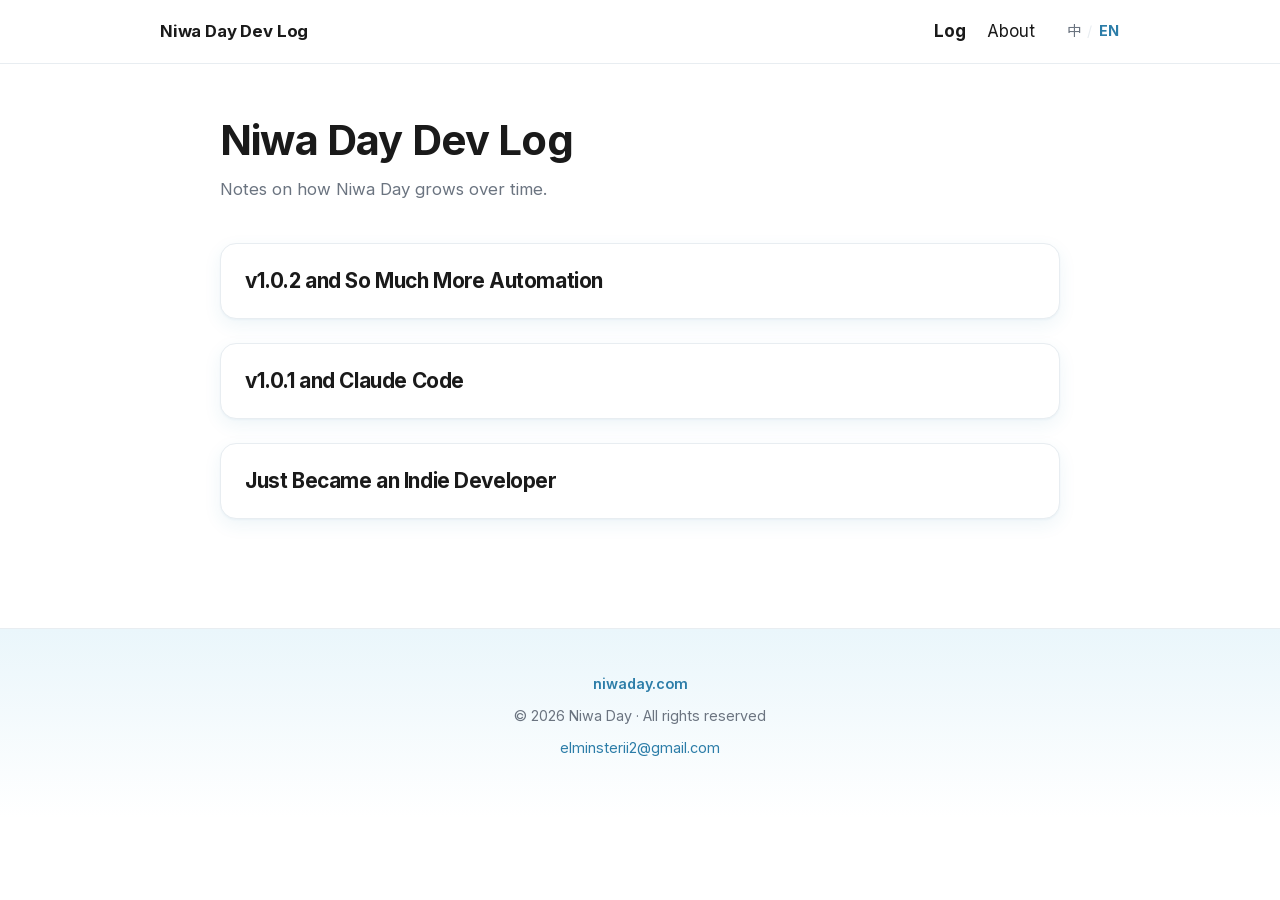
==== commit 2c5ffe29: "Post: 20260606" ====
--- a/blog/en/index.html
+++ b/blog/en/index.html
@@ -1,3 +1,3 @@
 <!DOCTYPE html><html lang="en" data-astro-cid-ct3bgug4> <head><!-- Global Metadata --><meta charset="utf-8"><meta name="viewport" content="width=device-width,initial-scale=1"><link rel="icon" type="image/svg+xml" href="/blog/favicon.svg"><link rel="icon" href="/blog/favicon.ico"><link rel="sitemap" href="/blog/sitemap-index.xml"><link rel="alternate" type="application/rss+xml" title="Niwa Day Dev Log" href="https://niwaday.com/blog/en/rss.xml"><meta name="generator" content="Astro v6.4.2"><style>@font-face{font-family:Inter-ed072079421e4db8;src:url("/blog/_astro/fonts/e868cdf4720e9ea5.woff2") format("woff2");font-display:swap;unicode-range:U+0000-00FF,U+0131,U+0152-0153,U+02BB-02BC,U+02C6,U+02DA,U+02DC,U+0304,U+0308,U+0329,U+2000-206F,U+20AC,U+2122,U+2191,U+2193,U+2212,U+2215,U+FEFF,U+FFFD;font-weight:400;font-style:normal;}@font-face{font-family:Inter-ed072079421e4db8;src:url("/blog/_astro/fonts/e868cdf4720e9ea5.woff2") format("woff2");font-display:swap;unicode-range:U+0000-00FF,U+0131,U+0152-0153,U+02BB-02BC,U+02C6,U+02DA,U+02DC,U+0304,U+0308,U+0329,U+2000-206F,U+20AC,U+2122,U+2191,U+2193,U+2212,U+2215,U+FEFF,U+FFFD;font-weight:500;font-style:normal;}@font-face{font-family:Inter-ed072079421e4db8;src:url("/blog/_astro/fonts/e868cdf4720e9ea5.woff2") format("woff2");font-display:swap;unicode-range:U+0000-00FF,U+0131,U+0152-0153,U+02BB-02BC,U+02C6,U+02DA,U+02DC,U+0304,U+0308,U+0329,U+2000-206F,U+20AC,U+2122,U+2191,U+2193,U+2212,U+2215,U+FEFF,U+FFFD;font-weight:600;font-style:normal;}@font-face{font-family:Inter-ed072079421e4db8;src:url("/blog/_astro/fonts/e868cdf4720e9ea5.woff2") format("woff2");font-display:swap;unicode-range:U+0000-00FF,U+0131,U+0152-0153,U+02BB-02BC,U+02C6,U+02DA,U+02DC,U+0304,U+0308,U+0329,U+2000-206F,U+20AC,U+2122,U+2191,U+2193,U+2212,U+2215,U+FEFF,U+FFFD;font-weight:700;font-style:normal;}@font-face{font-family:"Inter-ed072079421e4db8 fallback: Arial";src:local("Arial");font-display:swap;font-weight:400;font-style:normal;size-adjust:107.1194%;ascent-override:90.4365%;descent-override:22.518%;line-gap-override:0%;}@font-face{font-family:"Inter-ed072079421e4db8 fallback: Arial";src:local("Arial");font-display:swap;font-weight:500;font-style:normal;size-adjust:107.1194%;ascent-override:90.4365%;descent-override:22.518%;line-gap-override:0%;}@font-face{font-family:"Inter-ed072079421e4db8 fallback: Arial";src:local("Arial");font-display:swap;font-weight:600;font-style:normal;size-adjust:107.1194%;ascent-override:90.4365%;descent-override:22.518%;line-gap-override:0%;}@font-face{font-family:"Inter-ed072079421e4db8 fallback: Arial";src:local("Arial");font-display:swap;font-weight:700;font-style:normal;size-adjust:107.1194%;ascent-override:90.4365%;descent-override:22.518%;line-gap-override:0%;}:root{--font-inter:Inter-ed072079421e4db8,"Inter-ed072079421e4db8 fallback: Arial",sans-serif;}</style><link rel="preload" href="/blog/_astro/fonts/e868cdf4720e9ea5.woff2" as="font" type="font/woff2" crossorigin><style>@font-face{font-family:"Noto Sans TC-2e3c771edb76258d";src:url("/blog/_astro/fonts/aeed51f378bb8af4.woff2") format("woff2");font-display:swap;unicode-range:U+1f921-1f930,U+1f932-1f935,U+1f937-1f939,U+1f940-1f944,U+1f947-1f94a,U+1f950-1f95f,U+1f962-1f967,U+1f969-1f96a,U+1f980-1f981,U+1f984-1f98d,U+1f990-1f992,U+1f994-1f996,U+1f9c0,U+1f9d0,U+1f9d2,U+1f9d4,U+1f9d6,U+1f9d8,U+1f9da,U+1f9dc-1f9dd,U+1f9df-1f9e2,U+1f9e5-1f9e6,U+20024,U+20487,U+20779,U+20c41,U+20c78,U+20d71,U+20e98,U+20ef9,U+2107b,U+210c1,U+22c51,U+233b4,U+24a12,U+2512b,U+2546e,U+25683,U+267cc,U+269f2,U+27657,U+282e2,U+2898d,U+29d5a,U+f0001-f0005,U+f0019,U+f009b,U+f0101-f0104,U+f012b,U+f01ba,U+f01d6,U+f0209,U+f0217,U+f0223-f0224,U+fc355,U+fe327,U+fe517,U+feb97,U+fffb4;font-weight:400;font-style:normal;}@font-face{font-family:"Noto Sans TC-2e3c771edb76258d";src:url("/blog/_astro/fonts/9118b4f8e787c78b.woff2") format("woff2");font-display:swap;unicode-range:U+ff78-ff7e,U+ff80-ff86,U+ff89-ff94,U+ff97-ff9e,U+ffb9,U+ffe0-ffe3,U+ffe9,U+ffeb,U+ffed,U+fffc,U+1d7c7,U+1f004,U+1f0cf,U+1f141-1f142,U+1f150,U+1f154,U+1f158,U+1f15b,U+1f15d-1f15e,U+1f162-1f163,U+1f170-1f171,U+1f174,U+1f177-1f178,U+1f17d-1f17f,U+1f192-1f195,U+1f197-1f19a,U+1f1e6-1f1f5,U+1f1f7-1f1ff,U+1f21a,U+1f22f,U+1f232-1f237,U+1f239-1f23a,U+1f250-1f251,U+1f300,U+1f302-1f319;font-weight:400;font-style:normal;}@font-face{font-family:"Noto Sans TC-2e3c771edb76258d";src:url("/blog/_astro/fonts/251bfdb764d2ea91.woff2") format("woff2");font-display:swap;unicode-range:U+fa0a,U+fa0c,U+fa11,U+fa17,U+fa19,U+fa1b,U+fa1d,U+fa26,U+fa2c,U+fb01,U+fdfc,U+fe0e,U+fe33-fe36,U+fe38-fe44,U+fe49-fe51,U+fe54,U+fe56-fe57,U+fe59-fe5c,U+fe5f-fe6a,U+fe8e,U+fe92-fe93,U+feae,U+fecb-fecc,U+fee0,U+feec,U+fef3,U+ff04,U+ff07,U+ff26-ff2c,U+ff31-ff32,U+ff35-ff37,U+ff39-ff3a,U+ff3c,U+ff3e-ff5b,U+ff5d,U+ff61-ff65,U+ff67-ff68,U+ff6a,U+ff6c-ff77;font-weight:400;font-style:normal;}@font-face{font-family:"Noto Sans TC-2e3c771edb76258d";src:url("/blog/_astro/fonts/af57976274864631.woff2") format("woff2");font-display:swap;unicode-range:U+f78a-f78c,U+f78e,U+f792-f796,U+f798,U+f79c,U+f7f5,U+f812,U+f815,U+f876,U+f8f5,U+f8f8,U+f8ff,U+f901-f902,U+f904,U+f906,U+f909-f90a,U+f90f,U+f914,U+f918-f919,U+f91b,U+f91d,U+f91f,U+f923,U+f925,U+f92d-f92f,U+f934,U+f937-f938,U+f93d,U+f93f,U+f941,U+f949,U+f94c,U+f94e-f94f,U+f95a,U+f95d-f95e,U+f961-f963,U+f965-f970,U+f974,U+f976-f97a,U+f97c,U+f97e-f97f,U+f981,U+f983,U+f988,U+f98a,U+f98c,U+f98e,U+f996-f997,U+f999-f99a,U+f99c,U+f99f-f9a0,U+f9a3,U+f9a8,U+f9ad,U+f9b2-f9b6,U+f9b9-f9ba,U+f9bd-f9be,U+f9c1,U+f9c4,U+f9c7,U+f9ca,U+f9cd,U+f9d0-f9d1,U+f9d3-f9d4,U+f9d7-f9d8,U+f9dc-f9dd,U+f9df-f9e1,U+f9e4,U+f9e8-f9ea,U+f9f4,U+f9f6-f9f7,U+f9f9-f9fa,U+f9fc-fa01,U+fa03-fa04,U+fa06,U+fa08-fa09;font-weight:400;font-style:normal;}@font-face{font-family:"Noto Sans TC-2e3c771edb76258d";src:url("/blog/_astro/fonts/ddf68742ebeb7bf8.woff2") format("woff2");font-display:swap;unicode-range:U+9ee5,U+9ee7,U+9eee,U+9ef3-9ef4,U+9ef6-9ef7,U+9ef9,U+9efb-9efd,U+9eff,U+9f07-9f09,U+9f10,U+9f14-9f15,U+9f19,U+9f22,U+9f29,U+9f2c,U+9f2f,U+9f31,U+9f34,U+9f37,U+9f39,U+9f3d-9f3e,U+9f41,U+9f4c-9f50,U+9f54,U+9f57,U+9f59,U+9f5c,U+9f5f-9f60,U+9f62-9f63,U+9f66-9f67,U+9f6a,U+9f6c,U+9f72,U+9f76-9f77,U+9f7f,U+9f84-9f85,U+9f88,U+9f8e,U+9f91,U+9f94-9f96,U+9f98,U+9f9a-9f9b,U+9f9f-9fa0,U+9fa2,U+9fa4,U+9ff0-9fff,U+a1f4,U+a4b0-a4b1,U+a4b3,U+a9c1-a9c2,U+aa31,U+ab34,U+ac00-ac01,U+ac04,U+ac08,U+ac10-ac11,U+ac13-ac16,U+ac19,U+ac1c-ac1d,U+ac24,U+ac70-ac71,U+ac74,U+ac77-ac78,U+ac80-ac81,U+ac83,U+ac8c,U+ac90,U+aca0,U+aca8-aca9,U+acac,U+acb0,U+acb8-acb9,U+acbc-acbd,U+acc1,U+acc4,U+ace0-ace1,U+ace4,U+ace8,U+acf0-acf1,U+acf3,U+acf5,U+acfc;font-weight:400;font-style:normal;}@font-face{font-family:"Noto Sans TC-2e3c771edb76258d";src:url("/blog/_astro/fonts/09b0e0ea6baa8783.woff2") format("woff2");font-display:swap;unicode-range:U+9d77,U+9d7a,U+9d7e,U+9d87,U+9d89,U+9d8f,U+9d91-9d93,U+9d96,U+9d98,U+9d9a,U+9da1-9da2,U+9da5,U+9da9,U+9dab-9dac,U+9db1-9db2,U+9db5,U+9db9-9dbc,U+9dbf-9dc2,U+9dc4,U+9dc7-9dc9,U+9dd3,U+9dd6,U+9dd9-9dda,U+9dde-9ddf,U+9de2,U+9de5-9de6,U+9de8,U+9def-9df0,U+9df2-9df4,U+9df8,U+9dfa,U+9dfd,U+9dff,U+9e02,U+9e07,U+9e0a,U+9e11,U+9e15,U+9e18,U+9e1a-9e1b,U+9e1d-9e1e,U+9e20-9e23,U+9e25-9e26,U+9e2d,U+9e2f,U+9e33,U+9e35,U+9e3d-9e3f,U+9e42-9e43,U+9e45,U+9e48-9e4a,U+9e4c,U+9e4f,U+9e51,U+9e55,U+9e64,U+9e66,U+9e6b,U+9e6d-9e6e,U+9e70,U+9e73,U+9e75,U+9e78,U+9e80-9e83,U+9e87-9e88,U+9e8b-9e8c,U+9e90-9e91,U+9e93,U+9e96,U+9e9d,U+9ea1,U+9ea4,U+9ea6,U+9ea9-9eab,U+9ead,U+9eaf,U+9eb4,U+9eb7-9eba,U+9ebe-9ebf,U+9ecc-9ecd,U+9ed0,U+9ed2,U+9ed4,U+9ed9-9eda,U+9edc-9edd,U+9edf-9ee0,U+9ee2;font-weight:400;font-style:normal;}@font-face{font-family:"Noto Sans TC-2e3c771edb76258d";src:url("/blog/_astro/fonts/7981a1129de6d51e.woff2") format("woff2");font-display:swap;unicode-range:U+9bf0-9bf1,U+9bf5,U+9bf7,U+9bf9,U+9bfd,U+9bff,U+9c02,U+9c06,U+9c08-9c0a,U+9c0d,U+9c10,U+9c12-9c13,U+9c15,U+9c1c,U+9c1f,U+9c21,U+9c23-9c25,U+9c28-9c29,U+9c2d-9c2e,U+9c31-9c33,U+9c35-9c37,U+9c39-9c3b,U+9c3d-9c3e,U+9c40,U+9c42,U+9c45-9c49,U+9c52,U+9c54,U+9c56,U+9c58-9c5a,U+9c5d,U+9c5f-9c60,U+9c63,U+9c67-9c68,U+9c72,U+9c75,U+9c78,U+9c7a-9c7c,U+9c7f-9c81,U+9c87-9c88,U+9c8d,U+9c91,U+9c94,U+9c97,U+9c9b,U+9ca4,U+9ca8,U+9cab,U+9cad,U+9cb1-9cb3,U+9cb6-9cb8,U+9cc4-9cc5,U+9ccc-9ccd,U+9cd5-9cd7,U+9cdd-9cdf,U+9ce7,U+9ce9,U+9cee-9cf0,U+9cf2,U+9cfc-9cfe,U+9d03,U+9d06-9d08,U+9d0e,U+9d10,U+9d12,U+9d15,U+9d17,U+9d1d-9d1f,U+9d23,U+9d2b,U+9d2f-9d30,U+9d34,U+9d37,U+9d3d,U+9d42,U+9d50,U+9d52-9d53,U+9d59,U+9d5c,U+9d5e-9d61,U+9d6a,U+9d6f-9d70;font-weight:400;font-style:normal;}@font-face{font-family:"Noto Sans TC-2e3c771edb76258d";src:url("/blog/_astro/fonts/165b7426e769ba40.woff2") format("woff2");font-display:swap;unicode-range:U+9a87,U+9a8a-9a8b,U+9a8f-9a91,U+9a97,U+9a9a,U+9a9e,U+9aa0-9aa1,U+9aa4-9aa5,U+9aaf-9ab1,U+9ab6-9ab7,U+9ab9-9aba,U+9abe,U+9ac0-9ac5,U+9ac8,U+9acb-9acc,U+9ace-9acf,U+9ad1,U+9ad5-9ad7,U+9ad9,U+9adf,U+9ae1,U+9ae3,U+9aea-9aeb,U+9aed,U+9aef,U+9af2,U+9af4,U+9af9,U+9afb,U+9afd,U+9b03-9b04,U+9b08,U+9b13,U+9b18,U+9b1f,U+9b22-9b23,U+9b28-9b2a,U+9b2c-9b30,U+9b32,U+9b3b,U+9b43,U+9b46-9b49,U+9b4b-9b4e,U+9b51,U+9b55,U+9b58,U+9b5b,U+9b5e-9b60,U+9b63,U+9b68-9b69,U+9b74,U+9b7d,U+9b80-9b81,U+9b83-9b84,U+9b87-9b88,U+9b8a-9b8b,U+9b8d-9b8e,U+9b90,U+9b92-9b95,U+9b97,U+9b9f-9ba0,U+9ba2-9ba3,U+9ba8,U+9bab,U+9bb0,U+9bb8,U+9bc0-9bc1,U+9bc3,U+9bc6-9bc8,U+9bd3-9bd7,U+9bd9,U+9bdb,U+9bdd,U+9be1-9be2,U+9be4-9be5,U+9be7,U+9bea,U+9bed-9bee;font-weight:400;font-style:normal;}@font-face{font-family:"Noto Sans TC-2e3c771edb76258d";src:url("/blog/_astro/fonts/093377b081440270.woff2") format("woff2");font-display:swap;unicode-range:U+993c-9940,U+9943-9944,U+9948-994a,U+994c-994e,U+9951,U+9954,U+995c,U+995e-995f,U+9961-9962,U+9965,U+9968,U+996a,U+996d-9972,U+9975-9976,U+997a,U+997c,U+997f-9980,U+9984-9985,U+9988,U+998b,U+998d,U+998f,U+9992,U+9994-9995,U+9997-9998,U+999c,U+999e,U+99a0-99a1,U+99ab,U+99af,U+99b1,U+99b4,U+99b9,U+99c4-99c6,U+99cf,U+99d1-99d2,U+99d4,U+99d6,U+99d8-99d9,U+99df,U+99e1-99e2,U+99e9,U+99ee,U+99f0,U+99f8,U+99fb,U+9a01-9a05,U+9a0c,U+9a0f-9a13,U+9a16,U+9a1b-9a1c,U+9a20,U+9a24,U+9a28,U+9a2b,U+9a2d-9a2e,U+9a34-9a36,U+9a38,U+9a3e,U+9a40-9a44,U+9a4a,U+9a4c-9a4e,U+9a52,U+9a56,U+9a62-9a65,U+9a69-9a6b,U+9a6d,U+9a6f-9a71,U+9a73-9a74,U+9a76,U+9a78-9a79,U+9a7b-9a7c,U+9a7e-9a7f,U+9a81-9a82,U+9a84-9a86;font-weight:400;font-style:normal;}@font-face{font-family:"Noto Sans TC-2e3c771edb76258d";src:url("/blog/_astro/fonts/b4588c2ad8301f02.woff2") format("woff2");font-display:swap;unicode-range:U+97f5,U+97f9-97fa,U+97fe,U+9804,U+9807,U+980a,U+980e-980f,U+9814,U+9816,U+981a,U+981c,U+981e,U+9820-9821,U+9823,U+9826,U+9828,U+982a-982c,U+9832,U+9834-9835,U+9837,U+9839,U+983c-983d,U+9845,U+9848-9849,U+984e,U+9852-9857,U+9859-985a,U+9862-9863,U+9865,U+9870-9871,U+9873-9874,U+9877,U+987a-987f,U+9881-9882,U+9885,U+9887-988a,U+988c-988d,U+9890,U+9893,U+9896-9897,U+989a,U+989c-989e,U+98a0,U+98a4,U+98a6-98a7,U+98a9,U+98ae-98af,U+98b2-98b3,U+98b6-98b8,U+98ba-98bd,U+98bf,U+98c7-98c8,U+98ca,U+98d2-98d3,U+98d8-98da,U+98dc,U+98de,U+98e0-98e1,U+98e3,U+98e5,U+98e7-98e9,U+98eb-98ee,U+98f1,U+98f4,U+9901,U+9908-9909,U+990c,U+9911-9912,U+9914,U+9916-9917,U+991b-991c,U+991e,U+9920,U+9927,U+992b-992c,U+992e,U+9931-9933,U+9938,U+993a;font-weight:400;font-style:normal;}@font-face{font-family:"Noto Sans TC-2e3c771edb76258d";src:url("/blog/_astro/fonts/e6598a3fac92d0bb.woff2") format("woff2");font-display:swap;unicode-range:U+9672,U+9674,U+967a,U+9682-9685,U+9688-9689,U+968b,U+968d,U+9695,U+9697-9698,U+969e,U+96a0-96a4,U+96a9,U+96ac,U+96ae,U+96b0,U+96b2-96b4,U+96b6-96b7,U+96b9,U+96bc-96be,U+96c3,U+96c9-96cb,U+96ce-96cf,U+96d1-96d2,U+96d8,U+96dd,U+96e9,U+96eb,U+96f0-96f1,U+96f3-96f4,U+96f9,U+96fe-96ff,U+9701-9702,U+9705,U+9708,U+970a,U+970e-9711,U+9719,U+971d,U+971f-9720,U+9728,U+972a,U+972d,U+9730,U+9733,U+973a,U+973d,U+9744,U+9746-9747,U+9749,U+9750-9751,U+9753,U+9758-9759,U+975b,U+975d,U+9763,U+9765-9766,U+9768,U+976c-976d,U+9771,U+9773,U+9776,U+977a,U+977c,U+9780,U+9784-9786,U+9788,U+978e-978f,U+9798,U+979d-979e,U+97a3,U+97a5-97a6,U+97a8,U+97ab-97ac,U+97ae,U+97b6-97b7,U+97b9,U+97bf,U+97c1,U+97c3,U+97c6,U+97c9,U+97cd,U+97d6,U+97d8-97d9,U+97dc-97de,U+97e1,U+97e6-97e7,U+97ec-97ee,U+97f0-97f1;font-weight:400;font-style:normal;}@font-face{font-family:"Noto Sans TC-2e3c771edb76258d";src:url("/blog/_astro/fonts/f3e8b32db1ce2dd2.woff2") format("woff2");font-display:swap;unicode-range:U+9530,U+9535,U+953a-953b,U+9540-9542,U+9547,U+9549-954a,U+954d,U+9550-9551,U+9554-9556,U+955c,U+956c-956d,U+956f-9570,U+9573,U+9576,U+9578,U+9582,U+9586,U+9588,U+958e-958f,U+9599,U+959c,U+959e-959f,U+95a1-95a2,U+95a4,U+95a6-95a7,U+95aa-95ae,U+95b0,U+95b2,U+95b6,U+95b9-95bf,U+95c2-95c4,U+95c7-95c9,U+95cb-95cd,U+95d0,U+95d3-95d5,U+95d7-95d8,U+95da,U+95de,U+95e0-95e1,U+95e4-95e5,U+95ea-95eb,U+95ef-95f0,U+95f2-95f3,U+95f5,U+95f7-95fa,U+95fd,U+9600-9602,U+9607-9609,U+960e,U+9610-9611,U+9614,U+9616,U+9619-961a,U+961c-961d,U+961f,U+9621,U+9624,U+9628,U+962f,U+9633-9636,U+963c,U+9641-9643,U+9645,U+9647-9648,U+964e-964f,U+9651,U+9653-9655,U+9658,U+965b-965f,U+9661,U+9665,U+9668-9669,U+966c;font-weight:400;font-style:normal;}@font-face{font-family:"Noto Sans TC-2e3c771edb76258d";src:url("/blog/_astro/fonts/ffc03b544c8baec1.woff2") format("woff2");font-display:swap;unicode-range:U+941a,U+941c,U+941e,U+9420-9425,U+9427-942b,U+942e,U+9432-9433,U+9436,U+9438,U+943a,U+943d,U+943f-9440,U+9445,U+944a,U+944c,U+9454-9455,U+945a-945b,U+945e,U+9460,U+9462-9463,U+9468,U+946a,U+946d,U+946f,U+9471,U+9474-9477,U+9479,U+947e-9481,U+9488-948a,U+948e,U+9492-9493,U+9497,U+9499,U+949b-94a3,U+94a5-94a9,U+94ac,U+94ae-94b1,U+94b3-94b5,U+94bb-94bc,U+94be-94c3,U+94c5-94c6,U+94c9,U+94ce-94d0,U+94db-94dd,U+94e0,U+94e2-94e3,U+94e8,U+94ec-94ee,U+94f0,U+94f2,U+94f5-94f6,U+94f8,U+94fa,U+94ff-9502,U+9504-9506,U+9508,U+950b-950c,U+950f-9510,U+9519-951b,U+951d,U+951f,U+9521-9526,U+952d-952f;font-weight:400;font-style:normal;}@font-face{font-family:"Noto Sans TC-2e3c771edb76258d";src:url("/blog/_astro/fonts/c6d940f158203366.woff2") format("woff2");font-display:swap;unicode-range:U+930b,U+930f,U+9312,U+9315,U+9319-931b,U+931d-931f,U+9321,U+9323-9325,U+9327-932a,U+932c-932e,U+9331-9333,U+9335,U+9338,U+933c,U+9340-9341,U+9345-9349,U+934f-9352,U+9354,U+9356-935a,U+935c-9360,U+9363-9367,U+9369-936a,U+936c,U+936e,U+9370-9371,U+9373,U+9376,U+9379-937a,U+937c,U+9385,U+9387,U+938c,U+938f,U+9394,U+9397-9398,U+939a-939b,U+939d-939e,U+93a1-93a3,U+93a6-93a7,U+93a9-93aa,U+93ac-93ad,U+93af-93b0,U+93b3-93bb,U+93bd-93be,U+93c0-93c4,U+93c7,U+93ca-93cd,U+93d0-93d1,U+93d6-93d8,U+93dc-93de,U+93e0,U+93e4,U+93e8,U+93ee,U+93f0,U+93f5,U+93f7-93f9,U+93fb,U+9403,U+9407,U+940f-9410,U+9413-9414,U+9417,U+9419;font-weight:400;font-style:normal;}@font-face{font-family:"Noto Sans TC-2e3c771edb76258d";src:url("/blog/_astro/fonts/24e8f24b458a1dd7.woff2") format("woff2");font-display:swap;unicode-range:U+9208-920a,U+920d-920e,U+9210-9211,U+9217,U+9219,U+921c,U+9221,U+9224-9225,U+9227,U+922a,U+922d-922e,U+9230-9231,U+9233,U+9235-9239,U+923b,U+923d-9241,U+9244,U+9246,U+9248-9249,U+924b-9251,U+9253,U+925a,U+925d-925e,U+9262,U+9265-9267,U+926b-926d,U+926f,U+9271-9272,U+9274,U+9276,U+9278,U+927a-927c,U+927e-927f,U+9282-9283,U+9286,U+9288,U+928a,U+928d-928e,U+9291,U+9295-9296,U+9299-929b,U+929d,U+92a0-92ae,U+92b2,U+92b5-92b6,U+92bb-92bc,U+92c2-92c3,U+92c6-92cd,U+92cf-92d1,U+92d5,U+92d7,U+92d9,U+92dd,U+92df,U+92e4-92e6,U+92e8-92e9,U+92ed-92ef,U+92f1-92f3,U+92f6,U+92f9,U+92fb,U+9300-9302,U+9306;font-weight:400;font-style:normal;}@font-face{font-family:"Noto Sans TC-2e3c771edb76258d";src:url("/blog/_astro/fonts/6a1e4dc27c9eed56.woff2") format("woff2");font-display:swap;unicode-range:U+90e2-90e4,U+90ea-90eb,U+90ef,U+90f4,U+90f7-90f8,U+90fc,U+90fe-9100,U+9102,U+9104,U+9106,U+9112,U+9114-911a,U+911c,U+911e,U+9120,U+9122-9123,U+9129,U+912b,U+912f,U+9131-9132,U+9134,U+9136,U+9139-913a,U+9143,U+9146,U+9148-914a,U+914e-9150,U+9154,U+9156-9157,U+9159-915a,U+915d-915e,U+9161-9164,U+916b,U+916e,U+9170-9172,U+9174,U+9176,U+9179-917a,U+917f,U+9181-9182,U+9184-9186,U+918c-918e,U+9190-9191,U+9196,U+919a-919b,U+919e,U+91a1-91a4,U+91a7,U+91aa,U+91ae-91b2,U+91b4-91b5,U+91b8,U+91bd-91be,U+91c1,U+91c3,U+91c5-91c6,U+91c8-91ca,U+91d2-91d5,U+91d7,U+91d9,U+91e1,U+91e4,U+91e6-91e9,U+91ec-91ed,U+91f0-91f1,U+91f5-91fa,U+91fd,U+91ff-9201,U+9203-9207;font-weight:400;font-style:normal;}@font-face{font-family:"Noto Sans TC-2e3c771edb76258d";src:url("/blog/_astro/fonts/8bbcf70399a3c260.woff2") format("woff2");font-display:swap;unicode-range:U+8f85-8f86,U+8f88-8f8a,U+8f8d,U+8f90,U+8f93,U+8f95-8f97,U+8f99,U+8f9e-8f9f,U+8fa2,U+8fa7,U+8fa9,U+8fab,U+8fae,U+8fb3,U+8fb5-8fb6,U+8fba-8fbd,U+8fbf,U+8fc1-8fc2,U+8fc6,U+8fc8,U+8fcc-8fcd,U+8fd2-8fd3,U+8fd5,U+8fdc-8fdd,U+8fdf,U+8fe2-8fe5,U+8fe8-8fe9,U+8fed-8fee,U+8ff3,U+8ff5,U+8ff8,U+8ffa-8ffc,U+8ffe,U+9002,U+9004,U+9008,U+900a-900b,U+9011-9013,U+9016,U+901e,U+9021,U+9024,U+902d,U+902f-9030,U+9034-9036,U+9039-903b,U+9041,U+9044-9045,U+904f-9052,U+9057-9058,U+905b,U+905d,U+9061-9062,U+9065,U+9068,U+906f,U+9074,U+9079,U+907d,U+9083,U+9085,U+9087-9089,U+908b,U+9090,U+9093,U+9095,U+9097,U+9099,U+909b,U+909d-909e,U+90a0-90a2,U+90ac,U+90af-90b0,U+90b2-90b4,U+90b6,U+90b9,U+90bb,U+90bd-90be,U+90c3-90c5,U+90c7,U+90d1,U+90d4-90d5,U+90d7,U+90db-90df;font-weight:400;font-style:normal;}@font-face{font-family:"Noto Sans TC-2e3c771edb76258d";src:url("/blog/_astro/fonts/6c4f95ddebbd45fd.woff2") format("woff2");font-display:swap;unicode-range:U+8e30-8e31,U+8e35,U+8e39,U+8e3c-8e3d,U+8e40-8e42,U+8e47,U+8e49-8e4e,U+8e50,U+8e53-8e55,U+8e59-8e5b,U+8e60,U+8e62-8e63,U+8e67,U+8e69,U+8e6c-8e6d,U+8e6f,U+8e74,U+8e76,U+8e7a-8e7c,U+8e82,U+8e84-8e85,U+8e87,U+8e89-8e8b,U+8e8f-8e95,U+8e99-8e9a,U+8e9d-8e9e,U+8ea1,U+8ea3,U+8ea5-8ea6,U+8eaa,U+8eac-8ead,U+8eaf-8eb1,U+8eb9,U+8ebc,U+8ebe,U+8ec6,U+8ecb,U+8ecf,U+8ed1,U+8ed4,U+8ed7,U+8eda-8edb,U+8ee2,U+8ee8,U+8eeb,U+8ef2,U+8ef9-8efe,U+8f05,U+8f07-8f08,U+8f0a-8f0c,U+8f12-8f13,U+8f17,U+8f19-8f1a,U+8f1c,U+8f1e-8f1f,U+8f25-8f26,U+8f2d,U+8f30,U+8f33,U+8f36,U+8f3e,U+8f40-8f42,U+8f45-8f47,U+8f4d,U+8f54-8f55,U+8f5d,U+8f61-8f62,U+8f64,U+8f67-8f69,U+8f6d-8f72,U+8f74,U+8f76,U+8f7b-8f7c,U+8f7f,U+8f83-8f84;font-weight:400;font-style:normal;}@font-face{font-family:"Noto Sans TC-2e3c771edb76258d";src:url("/blog/_astro/fonts/ccec72725b413b01.woff2") format("woff2");font-display:swap;unicode-range:U+8ce1,U+8ce8,U+8ceb,U+8cf0,U+8cf8,U+8cfb,U+8cfe,U+8d04,U+8d07,U+8d0b,U+8d0d,U+8d10,U+8d12-8d14,U+8d17,U+8d1b-8d1f,U+8d21-8d26,U+8d29-8d2c,U+8d2e-8d32,U+8d34-8d35,U+8d37-8d38,U+8d3a-8d3c,U+8d3e-8d3f,U+8d41-8d43,U+8d48,U+8d4b-8d4c,U+8d4e-8d50,U+8d54,U+8d56,U+8d58,U+8d5a-8d5b,U+8d5f-8d60,U+8d62-8d63,U+8d66-8d69,U+8d6c-8d6e,U+8d73,U+8d75-8d76,U+8d7b,U+8d7d,U+8d84,U+8d8b,U+8d90-8d91,U+8d94,U+8d96,U+8d9c,U+8dab,U+8daf,U+8db2,U+8db5,U+8db7,U+8dba,U+8dbc,U+8dbf,U+8dc2-8dc3,U+8dc6,U+8dcb,U+8dce-8dd0,U+8dd6-8dd7,U+8dda-8ddb,U+8de3-8de4,U+8de9,U+8deb-8dec,U+8df1,U+8df5-8df7,U+8dfa-8dfd,U+8e05,U+8e08-8e0a,U+8e0e,U+8e14,U+8e16,U+8e18,U+8e1d-8e21,U+8e23,U+8e26-8e28,U+8e2a-8e2b,U+8e2d-8e2e;font-weight:400;font-style:normal;}@font-face{font-family:"Noto Sans TC-2e3c771edb76258d";src:url("/blog/_astro/fonts/bc534771d070df55.woff2") format("woff2");font-display:swap;unicode-range:U+8b9c,U+8b9e-8b9f,U+8ba3,U+8ba5,U+8ba7,U+8baa,U+8bad,U+8bb2-8bb4,U+8bb6-8bb9,U+8bbc-8bbd,U+8bbf-8bc0,U+8bc3,U+8bc5,U+8bc8-8bcb,U+8bcf,U+8bd1,U+8bd7-8bdc,U+8bde-8be1,U+8be3,U+8be5,U+8be7,U+8be9,U+8beb-8bec,U+8bef,U+8bf1-8bf2,U+8bf5-8bf6,U+8bf8,U+8bfa,U+8bfd-8bfe,U+8c01-8c02,U+8c05,U+8c08,U+8c0a-8c11,U+8c13-8c15,U+8c18-8c1c,U+8c1f,U+8c23-8c29,U+8c2c-8c2d,U+8c31,U+8c34,U+8c36,U+8c39,U+8c3f,U+8c47,U+8c49-8c4c,U+8c4f,U+8c51,U+8c55,U+8c62,U+8c68,U+8c73,U+8c78,U+8c7a-8c7c,U+8c82,U+8c85,U+8c89-8c8a,U+8c8d-8c8e,U+8c90,U+8c94,U+8c98-8c99,U+8ca3-8ca4,U+8cad-8cb0,U+8cb2,U+8cb9-8cba,U+8cbd,U+8cc1-8cc2,U+8cc4-8cc5,U+8ccf-8cd2,U+8cd4-8cd5,U+8cd9-8cdb;font-weight:400;font-style:normal;}@font-face{font-family:"Noto Sans TC-2e3c771edb76258d";src:url("/blog/_astro/fonts/68d306af0a415769.woff2") format("woff2");font-display:swap;unicode-range:U+8a1b,U+8a22,U+8a25,U+8a27,U+8a2b,U+8a33,U+8a36,U+8a38,U+8a3d-8a3e,U+8a41,U+8a45-8a46,U+8a48,U+8a4e,U+8a51-8a52,U+8a54,U+8a56-8a58,U+8a5b,U+8a5d,U+8a61,U+8a63,U+8a67,U+8a6a-8a6c,U+8a70,U+8a74-8a76,U+8a7a-8a7c,U+8a82,U+8a84-8a86,U+8a89,U+8a8f-8a92,U+8a94,U+8a9a,U+8aa1,U+8aa3,U+8aa5,U+8aa7-8aa8,U+8aad,U+8ab1,U+8ab6,U+8abe,U+8ac2,U+8ac4,U+8ac6,U+8ac9,U+8acc-8acf,U+8ad1,U+8adb,U+8add-8ae2,U+8ae4,U+8ae6,U+8aea-8aeb,U+8aed,U+8af1-8af6,U+8afa,U+8afc,U+8b01,U+8b04-8b05,U+8b07,U+8b0b-8b0d,U+8b0f-8b10,U+8b13-8b14,U+8b16,U+8b1a,U+8b1c,U+8b21-8b22,U+8b26,U+8b28,U+8b2b,U+8b2e,U+8b33,U+8b41,U+8b46,U+8b4c-8b4f,U+8b53-8b54,U+8b56,U+8b59,U+8b5e-8b60,U+8b64,U+8b6a-8b6d,U+8b72,U+8b7e,U+8b83,U+8b89,U+8b8c,U+8b8e,U+8b90,U+8b92,U+8b95-8b96,U+8b99;font-weight:400;font-style:normal;}@font-face{font-family:"Noto Sans TC-2e3c771edb76258d";src:url("/blog/_astro/fonts/82bd36a4e21a47ca.woff2") format("woff2");font-display:swap;unicode-range:U+88b7-88b8,U+88bc-88be,U+88c0,U+88c4,U+88c6-88c7,U+88c9-88cc,U+88ce,U+88d2,U+88d6,U+88d8,U+88db,U+88df,U+88e4,U+88e8-88e9,U+88ec,U+88ef-88f1,U+88f3-88f5,U+88fc,U+88fe,U+8900,U+8902,U+8906,U+890a-890c,U+8912-8915,U+8918-891a,U+891f,U+8921,U+8923,U+8925,U+892a-892b,U+892d,U+8930,U+8933,U+8935-8936,U+8938,U+893d,U+8941-8943,U+8946-8947,U+8949,U+894c-894d,U+8956-8957,U+8959,U+895c,U+895e-8960,U+8964,U+8966,U+896c,U+8971,U+8974,U+897b,U+897e,U+8980,U+8982-8983,U+8987-8988,U+898a,U+898c,U+8991,U+8994-8995,U+8997-8998,U+899a,U+899c,U+89a1,U+89a4-89a7,U+89a9,U+89ac,U+89af,U+89b2-89b3,U+89b7,U+89bb,U+89bf,U+89c5,U+89c9-89ca,U+89d1,U+89d4-89d5,U+89da,U+89dc-89de,U+89e5-89e7,U+89ed,U+89f1,U+89f3-89f4,U+89f6,U+89ff,U+8a01,U+8a03,U+8a07,U+8a09,U+8a0c,U+8a0f-8a12,U+8a16;font-weight:400;font-style:normal;}@font-face{font-family:"Noto Sans TC-2e3c771edb76258d";src:url("/blog/_astro/fonts/a5ac4a1e71da4cb8.woff2") format("woff2");font-display:swap;unicode-range:U+8763-8765,U+8768,U+876a,U+876c-8770,U+8772,U+8777,U+877a-877b,U+877d,U+8781,U+8784-8785,U+8788,U+878b,U+8793,U+8797-8798,U+879f,U+87a3,U+87a8,U+87ab-87ad,U+87af,U+87b3,U+87b5,U+87b9,U+87bb,U+87bd-87c0,U+87c4-87c8,U+87ca-87cc,U+87ce,U+87d2,U+87db-87dc,U+87e0-87e1,U+87e3,U+87e5,U+87e7,U+87ea-87eb,U+87ee-87ef,U+87f3-87f4,U+87f6-87f7,U+87fe,U+8802-8806,U+880a-880b,U+880e,U+8810-8811,U+8813,U+8815-8816,U+881b,U+8821,U+8823,U+8827,U+8831-8832,U+8835,U+8839-883a,U+883c,U+8844-8846,U+884a,U+884e,U+8852,U+8854-8856,U+8859-885a,U+885e,U+8862,U+8864-8865,U+8869-886a,U+886c-886e,U+8871-8872,U+8875,U+8879,U+887d-887f,U+8882,U+8884-8885,U+8888,U+8890,U+8892-8893,U+8897-8898,U+889a-889c,U+889e,U+88a2,U+88a4,U+88a8,U+88aa,U+88ad-88ae,U+88b1,U+88b4;font-weight:400;font-style:normal;}@font-face{font-family:"Noto Sans TC-2e3c771edb76258d";src:url("/blog/_astro/fonts/1b6615a56dad482c.woff2") format("woff2");font-display:swap;unicode-range:U+8621-8622,U+8627,U+8629-862a,U+8634-8636,U+8638,U+863a,U+863c,U+8640,U+8642,U+8646,U+864c-864d,U+864f,U+8651-8654,U+8657,U+8659-865a,U+865c,U+8662,U+866b-866c,U+866f-8671,U+8673,U+8677,U+867a-867b,U+867d-867e,U+8680-8682,U+868b-868d,U+8693-8696,U+869a,U+869c-869d,U+86a1,U+86a3-86a4,U+86a7-86aa,U+86af-86b1,U+86b3-86b4,U+86b6,U+86b9-86ba,U+86c0-86c2,U+86c4,U+86c6,U+86c9-86ca,U+86cc-86ce,U+86d0,U+86d3-86d4,U+86de-86df,U+86e9,U+86ed-86f0,U+86f3,U+86f8-86fc,U+86fe,U+8703,U+8706-870a,U+870d-870e,U+8711-8712,U+8715,U+8717,U+8719-871a,U+871e,U+8721-8723,U+8725,U+8728-8729,U+872e,U+8731,U+8734,U+8737,U+873a,U+873e-8740,U+8742,U+8747,U+8749,U+874b-874c,U+874e-874f,U+8753,U+8757-8758,U+875d,U+875f,U+8761-8762;font-weight:400;font-style:normal;}@font-face{font-family:"Noto Sans TC-2e3c771edb76258d";src:url("/blog/_astro/fonts/cb6e131b9cd042f5.woff2") format("woff2");font-display:swap;unicode-range:U+84c0,U+84c2,U+84c6-84c7,U+84ca,U+84cd-84d2,U+84d6,U+84dd,U+84df,U+84e2,U+84e6-84e8,U+84ea,U+84ef-84f0,U+84f3-84f4,U+84f7,U+84fa,U+84fc-84fd,U+84ff-8500,U+8506,U+850c,U+8511,U+8515,U+8517,U+851d-851f,U+8524,U+852b,U+852f,U+8532,U+8534-8535,U+8537-8538,U+853a,U+853c,U+853e,U+8541-8542,U+8545,U+8548,U+854b,U+854d-854e,U+8552-8553,U+8555-8558,U+855a,U+855e,U+8561-8565,U+8568,U+856a-856c,U+856f,U+8574,U+8577-857b,U+8580-8581,U+8585-8586,U+858a,U+858c,U+858f-8590,U+8594,U+8597-8599,U+859c,U+859f,U+85a1-85a2,U+85a4,U+85a8,U+85ab-85ac,U+85ae,U+85b3-85b4,U+85b7,U+85b9-85ba,U+85bd-85be,U+85c1-85c2,U+85cb,U+85ce,U+85d0,U+85d3,U+85d5,U+85dc,U+85e0,U+85e6,U+85e8,U+85ea,U+85ed,U+85f4,U+85f6-85f7,U+85f9-85fa,U+85ff,U+8602,U+8604-8605,U+8610,U+8616-8618,U+861a,U+861e;font-weight:400;font-style:normal;}@font-face{font-family:"Noto Sans TC-2e3c771edb76258d";src:url("/blog/_astro/fonts/fb6a3e934b019643.woff2") format("woff2");font-display:swap;unicode-range:U+8380,U+8383,U+8385-8386,U+8392,U+8394-8395,U+8398-8399,U+839b-839c,U+83a0,U+83a2,U+83a4,U+83a7-83aa,U+83af-83b5,U+83b7,U+83b9-83ba,U+83bc-83c0,U+83c2,U+83c4-83c5,U+83c8-83c9,U+83cb,U+83ce-83cf,U+83d1,U+83d4-83d6,U+83d8,U+83dd,U+83df,U+83e1-83e2,U+83e5,U+83ea-83eb,U+83f0,U+83f3-83f4,U+83f9,U+83fb-83fe,U+8406-8407,U+840b,U+840f,U+8411,U+8413,U+8418,U+841b-841d,U+8420-8421,U+8423-8424,U+8426-8429,U+842b,U+842d-842e,U+8432-8433,U+8435,U+8437-8439,U+843b-843c,U+843e,U+8445-8447,U+844e,U+8451-8452,U+8456,U+8459-845a,U+845c,U+845f,U+8462,U+8466-8467,U+846d,U+846f-8471,U+8473-8474,U+8476-8478,U+847a,U+8484,U+848b,U+848d-848e,U+8493-8494,U+8497,U+849d,U+849f,U+84a1,U+84a8,U+84af,U+84b1,U+84b4,U+84b9-84bb,U+84bd-84bf;font-weight:400;font-style:normal;}@font-face{font-family:"Noto Sans TC-2e3c771edb76258d";src:url("/blog/_astro/fonts/6fdeaffc4030f56b.woff2") format("woff2");font-display:swap;unicode-range:U+827d,U+827f,U+8283-8284,U+8288-828a,U+828d-8291,U+8293-8294,U+8298,U+829a-829c,U+829e-82a4,U+82a6-82ab,U+82ae,U+82b0,U+82b4,U+82b6,U+82ba-82bc,U+82be,U+82c1,U+82c4-82c5,U+82c7,U+82cb,U+82cd,U+82cf-82d0,U+82d2,U+82d5-82d6,U+82d9,U+82db-82dc,U+82de-82e1,U+82e3-82e4,U+82e7,U+82ea-82eb,U+82ef-82f0,U+82f3-82f4,U+82f6-82f7,U+82f9-82fc,U+82fe-8301,U+8306-8308,U+830b-830e,U+8316,U+8318,U+831a-831b,U+831d-831e,U+8327,U+832a,U+832c-832d,U+832f,U+8331,U+8333-8334,U+8337,U+833a-833c,U+833f-8340,U+8342,U+8344-8347,U+834b-834c,U+834f,U+8351,U+8356-8358,U+835a,U+835e-8361,U+8363-8364,U+8367-8368,U+836b,U+836f,U+8373,U+8375,U+8378,U+837a-837f;font-weight:400;font-style:normal;}@font-face{font-family:"Noto Sans TC-2e3c771edb76258d";src:url("/blog/_astro/fonts/2c06628dfd8c4d65.woff2") format("woff2");font-display:swap;unicode-range:U+811b,U+811e,U+8121-8127,U+8129,U+812c,U+812f-8134,U+8137-8138,U+813a,U+813d,U+8144,U+8146,U+8148,U+814a,U+814c-814d,U+8151,U+8153,U+8156,U+8158,U+815a,U+8160,U+8167,U+8169,U+816d,U+816f,U+8171,U+8174,U+817b-817c,U+817e,U+8182,U+8188,U+818a,U+8194-8195,U+8198,U+819b,U+819e,U+81a3,U+81a6-81a7,U+81ab,U+81af-81b0,U+81b5-81b6,U+81b8,U+81ba-81bb,U+81be-81bf,U+81c3,U+81c6,U+81ca,U+81cc,U+81cf,U+81d1-81d3,U+81d6-81d7,U+81d9-81da,U+81dd-81de,U+81e0-81e2,U+81e7,U+81ec,U+81ef,U+81fc,U+81fe,U+8200-8202,U+8204-8206,U+820b,U+820e,U+8210,U+8215,U+8217-8218,U+821b,U+821d,U+8221-8222,U+8224,U+8228-8229,U+822b,U+822f-8234,U+8236-8238,U+823a,U+823e,U+8240,U+8244-8245,U+8249,U+824b,U+824e-824f,U+8257,U+825a,U+825f,U+8264,U+8268,U+826b,U+826e,U+8270,U+8273,U+8276,U+8278-8279;font-weight:400;font-style:normal;}@font-face{font-family:"Noto Sans TC-2e3c771edb76258d";src:url("/blog/_astro/fonts/f4be5d526475af90.woff2") format("woff2");font-display:swap;unicode-range:U+7fb8,U+7fbc,U+7fbf-7fc0,U+7fc3,U+7fcb-7fcc,U+7fce-7fcf,U+7fd1,U+7fd5,U+7fd8,U+7fdb,U+7fde-7fdf,U+7fe5-7fe6,U+7fe9,U+7feb-7fec,U+7fee,U+7ff2-7ff3,U+7ffa,U+7ffd-7ffe,U+8002,U+8004,U+8006,U+800b,U+800e,U+8011-8012,U+8014,U+8016,U+8018-8019,U+801c,U+8024,U+8026,U+8028,U+802c,U+8030,U+8035,U+8037-8039,U+803b,U+8042-8043,U+804b-804c,U+8052,U+8061,U+8068,U+806a,U+806e,U+8071,U+8073-8076,U+8079,U+807c,U+807e-807f,U+8083-8084,U+808f,U+8093,U+8095,U+8098,U+809c,U+809f-80a0,U+80a4,U+80a7,U+80ab,U+80ad-80ae,U+80b0-80b1,U+80b4-80b6,U+80b8,U+80bc-80c2,U+80c4,U+80c6-80c7,U+80cb,U+80cd,U+80cf,U+80d4,U+80d7,U+80d9,U+80db-80dd,U+80e0,U+80e3-80e5,U+80e7,U+80eb-80ed,U+80ef-80f1,U+80f3-80f4,U+80f6-80f7,U+80fc,U+80fe-80ff,U+8101,U+8107,U+8109,U+810f-8113,U+8115,U+8117-8118,U+811a;font-weight:400;font-style:normal;}@font-face{font-family:"Noto Sans TC-2e3c771edb76258d";src:url("/blog/_astro/fonts/fe8577c9d8f4c235.woff2") format("woff2");font-display:swap;unicode-range:U+7eb3,U+7eb5-7eba,U+7ebd-7ebe,U+7ec0-7ec1,U+7ec3,U+7ec5,U+7ec7-7eca,U+7ecd-7ece,U+7ed1-7ed2,U+7ed4-7ed5,U+7ed7-7ed8,U+7eda-7edb,U+7edd-7ede,U+7ee2-7ee3,U+7ee5,U+7ee7,U+7ee9-7eeb,U+7eee-7ef0,U+7ef3,U+7ef5,U+7ef7-7ef8,U+7efd-7f01,U+7f03,U+7f05-7f09,U+7f0e,U+7f10,U+7f13-7f15,U+7f18-7f1a,U+7f1c-7f1d,U+7f20,U+7f24-7f25,U+7f28-7f2a,U+7f2d-7f2e,U+7f30,U+7f34,U+7f36-7f37,U+7f3d,U+7f42-7f45,U+7f47-7f4e,U+7f52,U+7f54,U+7f58,U+7f5a,U+7f5d,U+7f5f-7f63,U+7f65,U+7f68,U+7f6b,U+7f78,U+7f7d-7f7e,U+7f81-7f83,U+7f86-7f87,U+7f8b-7f8d,U+7f91,U+7f93-7f95,U+7f97,U+7f99-7f9a,U+7f9d,U+7f9f,U+7fa1-7fa3,U+7fa5,U+7fa7,U+7fad-7fb2,U+7fb4,U+7fb6;font-weight:400;font-style:normal;}@font-face{font-family:"Noto Sans TC-2e3c771edb76258d";src:url("/blog/_astro/fonts/7536a8d2c7ad18d1.woff2") format("woff2");font-display:swap;unicode-range:U+7d8c-7d8f,U+7d91,U+7d95-7d96,U+7d98-7d9a,U+7d9d-7d9e,U+7da2-7da3,U+7da6,U+7daa,U+7dac,U+7dae-7db0,U+7db3,U+7db5,U+7db7,U+7db9,U+7dbd,U+7dc1,U+7dc3-7dc7,U+7dcc-7dcf,U+7dd1,U+7dd6-7dd9,U+7ddb-7ddc,U+7de1-7de2,U+7de6,U+7df0-7df3,U+7df6,U+7dfe,U+7e01-7e02,U+7e04,U+7e08-7e0b,U+7e10-7e11,U+7e13,U+7e15,U+7e1d-7e20,U+7e22,U+7e25-7e27,U+7e29,U+7e2d,U+7e2f-7e30,U+7e32-7e37,U+7e39,U+7e3b,U+7e44-7e45,U+7e47-7e48,U+7e4a-7e4b,U+7e4d,U+7e50-7e52,U+7e56,U+7e58-7e5b,U+7e62,U+7e68,U+7e6d-7e70,U+7e76,U+7e78,U+7e7b,U+7e7e,U+7e81-7e82,U+7e86-7e88,U+7e8a,U+7e8d-7e8e,U+7e92-7e94,U+7e98-7e9b,U+7e9e,U+7ea0,U+7ea3-7ea4,U+7ea8,U+7eaa-7eaf,U+7eb1-7eb2;font-weight:400;font-style:normal;}@font-face{font-family:"Noto Sans TC-2e3c771edb76258d";src:url("/blog/_astro/fonts/44d89db906c324ae.woff2") format("woff2");font-display:swap;unicode-range:U+7c23,U+7c25-7c26,U+7c2a-7c2b,U+7c37-7c39,U+7c40-7c41,U+7c48-7c49,U+7c50,U+7c53-7c54,U+7c56-7c57,U+7c59-7c5c,U+7c5f,U+7c63,U+7c65,U+7c69,U+7c6c-7c6e,U+7c74-7c75,U+7c79,U+7c7c,U+7c7e,U+7c84,U+7c8b,U+7c8d,U+7c91,U+7c94-7c95,U+7c9b,U+7c9f,U+7ca2,U+7ca4,U+7ca6,U+7ca8-7caa,U+7cae,U+7cb1-7cb3,U+7cba,U+7cbc,U+7cbf-7cc0,U+7cc5,U+7cc8-7cc9,U+7ccc-7cce,U+7cd7,U+7cdc-7cdd,U+7ce0,U+7ce2,U+7ce8,U+7cea,U+7ced,U+7cf2,U+7cf4,U+7cf6,U+7cf8-7cfa,U+7cfc,U+7d02,U+7d06-7d0a,U+7d0f,U+7d11-7d12,U+7d15,U+7d18,U+7d1c-7d1e,U+7d25,U+7d27,U+7d29,U+7d2c,U+7d31-7d32,U+7d35,U+7d38,U+7d3a,U+7d3c,U+7d3e-7d41,U+7d43,U+7d45,U+7d4c,U+7d4e-7d4f,U+7d53-7d54,U+7d56,U+7d5b-7d5d,U+7d5f,U+7d63,U+7d67,U+7d6a,U+7d6d,U+7d70,U+7d73,U+7d75,U+7d79-7d7b,U+7d7d,U+7d80,U+7d83-7d84,U+7d86-7d89,U+7d8b;font-weight:400;font-style:normal;}@font-face{font-family:"Noto Sans TC-2e3c771edb76258d";src:url("/blog/_astro/fonts/3b5e34f2742440e0.woff2") format("woff2");font-display:swap;unicode-range:U+7afd-7afe,U+7b01-7b06,U+7b09-7b0b,U+7b0e-7b10,U+7b14,U+7b18,U+7b1a,U+7b1e-7b1f,U+7b22-7b25,U+7b29-7b2b,U+7b2d-7b2e,U+7b31-7b35,U+7b38-7b3c,U+7b45,U+7b47-7b48,U+7b4a,U+7b4c,U+7b4e-7b50,U+7b58,U+7b5b,U+7b5d,U+7b60,U+7b62,U+7b65-7b67,U+7b69,U+7b6d-7b6f,U+7b72-7b76,U+7b79,U+7b7e,U+7b82,U+7b84-7b85,U+7b87,U+7b8b,U+7b8d-7b93,U+7b95-7b96,U+7b98,U+7b9c-7b9d,U+7ba0,U+7ba7,U+7ba9-7bac,U+7bb0,U+7bb4,U+7bb6,U+7bb8-7bb9,U+7bc1,U+7bc3,U+7bc6,U+7bcb-7bcc,U+7bcf,U+7bd4,U+7bd9-7bdb,U+7bdd,U+7be0-7be1,U+7be5-7be6,U+7bea,U+7bed-7bee,U+7bf1-7bf3,U+7bf8-7bf9,U+7bfc-7c01,U+7c03,U+7c07,U+7c0a-7c0d,U+7c0f,U+7c11-7c12,U+7c15,U+7c1e-7c20;font-weight:400;font-style:normal;}@font-face{font-family:"Noto Sans TC-2e3c771edb76258d";src:url("/blog/_astro/fonts/f0c9f992d1d7211e.woff2") format("woff2");font-display:swap;unicode-range:U+798a-798b,U+7991,U+7993-7996,U+7998,U+799a-799b,U+799f-79a2,U+79a4,U+79a8-79a9,U+79af-79b0,U+79b3,U+79b5,U+79b8,U+79ba,U+79c3,U+79c6,U+79c8,U+79cf,U+79d5-79d6,U+79dc-79de,U+79e3,U+79e7,U+79ea-79ed,U+79ef-79f0,U+79f4,U+79f6-79f8,U+79fd,U+7a02-7a03,U+7a08-7a0a,U+7a0c,U+7a0e,U+7a10-7a11,U+7a14,U+7a17-7a19,U+7a1c,U+7a1e-7a1f,U+7a23,U+7a26,U+7a2d,U+7a32-7a33,U+7a37,U+7a39,U+7a3c,U+7a42,U+7a45,U+7a49,U+7a4f,U+7a56,U+7a5a,U+7a5c,U+7a60-7a61,U+7a63,U+7a68,U+7a6d-7a6e,U+7a70-7a71,U+7a77-7a79,U+7a80,U+7a83,U+7a85-7a86,U+7a88,U+7a8d,U+7a90-7a91,U+7a93-7a96,U+7a98,U+7a9c-7a9d,U+7aa0,U+7aa3,U+7aa5-7aa6,U+7aa8,U+7aaa,U+7aac,U+7ab0,U+7ab3,U+7ab6,U+7ab8,U+7abb,U+7abe-7abf,U+7ac2,U+7ac8-7ac9,U+7ad1-7ad2,U+7ad6,U+7ada,U+7adc-7ade,U+7ae4,U+7ae6,U+7ae9-7aeb,U+7af4,U+7af8,U+7afa-7afb;font-weight:400;font-style:normal;}@font-face{font-family:"Noto Sans TC-2e3c771edb76258d";src:url("/blog/_astro/fonts/ce58f3dfade38e7f.woff2") format("woff2");font-display:swap;unicode-range:U+7842-7843,U+7845,U+7847,U+784a,U+784c-7850,U+7852-7853,U+7855,U+7858,U+785a,U+785c-785d,U+7864,U+7866,U+7868,U+786a,U+786f,U+7874,U+7876,U+787c,U+787f,U+7886-7887,U+7889,U+788d,U+788f,U+7893,U+7895-7896,U+7898,U+789a,U+789e,U+78a1,U+78a3,U+78a5,U+78aa,U+78ad,U+78b1-78b2,U+78b4,U+78b6,U+78b8,U+78be,U+78c8-78c9,U+78cb,U+78ce,U+78d0-78d1,U+78d4-78d5,U+78d7-78d8,U+78de,U+78e3,U+78e6-78e7,U+78ea,U+78ec,U+78f2-78f4,U+78fa-78fb,U+78fd-7900,U+7904-7906,U+790a,U+790c,U+7910-7912,U+791c,U+791e,U+7920-7921,U+792a-792c,U+792e,U+7931,U+7934,U+7938,U+793b,U+793d,U+793f,U+7941-7942,U+7945-7947,U+7949,U+794c,U+794e,U+7953-7954,U+7957-795c,U+795f,U+7961-7962,U+7964,U+7967,U+7969,U+796b-796c,U+796f,U+7972-7973,U+7977-7979,U+797b-797c,U+797e,U+7980,U+7982,U+7984-7988;font-weight:400;font-style:normal;}@font-face{font-family:"Noto Sans TC-2e3c771edb76258d";src:url("/blog/_astro/fonts/cd38445baad61ca4.woff2") format("woff2");font-display:swap;unicode-range:U+7707-7708,U+770a,U+770c,U+770f,U+7715,U+7719-771b,U+771d-771e,U+7722,U+7725-7726,U+7728,U+772d,U+772f,U+7733-7736,U+7738,U+773b,U+773d,U+7741,U+7744,U+7746,U+774c,U+774e-7752,U+7755,U+7759-775a,U+775f-7760,U+7762,U+7765-7766,U+7768-776a,U+776c-776e,U+7771,U+7778,U+777a,U+777d-777e,U+7780,U+7785,U+7787,U+7789,U+778b-778d,U+7791-7793,U+779c,U+779f-77a0,U+77a2,U+77a5,U+77a9,U+77b0-77b1,U+77b4,U+77b6-77b7,U+77b9,U+77bc-77bf,U+77c5,U+77c7,U+77cc-77cd,U+77d3,U+77d6-77d7,U+77dc,U+77de,U+77e3,U+77e7,U+77eb-77ec,U+77f0,U+77f2,U+77f6,U+77f8,U+77fa-77fc,U+77fe-7800,U+7803,U+7805-7806,U+7809,U+7810-7812,U+7815-7816,U+781a,U+781c-781d,U+781f-7823,U+7825-7827,U+7829,U+782c-7830,U+7833,U+7835,U+7837,U+7839-783a,U+783c,U+783e,U+7840;font-weight:400;font-style:normal;}@font-face{font-family:"Noto Sans TC-2e3c771edb76258d";src:url("/blog/_astro/fonts/dda485130659be15.woff2") format("woff2");font-display:swap;unicode-range:U+75cd,U+75d2,U+75d4,U+75d9,U+75df,U+75e2-75e4,U+75e6-75e7,U+75e9-75ec,U+75f0-75f3,U+75f7,U+75f9-75fa,U+75fc,U+75fe-7602,U+7608-760a,U+760c-760d,U+7610,U+7615-7616,U+7618-7620,U+7622-7623,U+7625,U+7627,U+7629,U+762b,U+762e,U+7630,U+7632-7635,U+7638,U+763a-763c,U+763e,U+7640,U+7643,U+7646,U+7648-7649,U+764d-764e,U+7654,U+7658,U+765c,U+765f,U+7663-7667,U+7669,U+766b-766d,U+766f-7670,U+7676,U+7678-767a,U+767f-7681,U+7683,U+7688,U+768a-768b,U+768e,U+7690,U+7695-7696,U+769a-769e,U+76a3-76a4,U+76aa,U+76b0-76b1,U+76b4,U+76b7-76b8,U+76c2,U+76c5,U+76c9,U+76cc-76cd,U+76cf-76d1,U+76d6-76d8,U+76e5-76e6,U+76e9,U+76ec,U+76f1,U+76f7,U+76f9-76fb,U+76ff-7700,U+7704-7705;font-weight:400;font-style:normal;}@font-face{font-family:"Noto Sans TC-2e3c771edb76258d";src:url("/blog/_astro/fonts/79ffccbaa606e37e.woff2") format("woff2");font-display:swap;unicode-range:U+749c-74a1,U+74a3,U+74a5-74a7,U+74a9-74ab,U+74ae,U+74b1-74b2,U+74b5,U+74b8,U+74ba,U+74bf,U+74c5,U+74c8,U+74cc-74cd,U+74d2,U+74d4,U+74d6,U+74d8,U+74da,U+74de-74e0,U+74e2,U+74e4,U+74e8-74e9,U+74ee-74ef,U+74f4,U+74f9,U+74fb,U+74ff-7501,U+7503,U+7507,U+750c-750d,U+7511,U+7513,U+7515-7517,U+7519,U+751e,U+7521,U+7525,U+752a,U+752c-752f,U+7534,U+753e,U+7542,U+7545,U+7547-7548,U+754a-754b,U+754e,U+7551,U+755a-755b,U+755d,U+7560,U+7563-7564,U+7566-7568,U+756c-756f,U+7572-7575,U+7577-757a,U+757c,U+757e-757f,U+7583-7584,U+7587,U+7589,U+758b-758e,U+7590,U+7592,U+7594-7595,U+7597,U+7599-759a,U+759d,U+759f,U+75a1-75a3,U+75a5,U+75a7,U+75aa,U+75ac,U+75ae-75b1,U+75b3-75b4,U+75b8,U+75bd,U+75c0,U+75c2-75c4,U+75c9-75ca,U+75cc;font-weight:400;font-style:normal;}@font-face{font-family:"Noto Sans TC-2e3c771edb76258d";src:url("/blog/_astro/fonts/40864a933ab6f507.woff2") format("woff2");font-display:swap;unicode-range:U+73b4-73ba,U+73bc,U+73bf,U+73c2,U+73c4-73c6,U+73c9,U+73cb-73cc,U+73ce-73d2,U+73d6-73d7,U+73d9,U+73db-73de,U+73e3,U+73e5-73eb,U+73ef,U+73f5-73f7,U+73f9-73fa,U+73fc-73fd,U+7400-7401,U+7404-7405,U+7407-7408,U+740a-740d,U+740f-7410,U+7416,U+741a-741b,U+741d-741e,U+7420-7425,U+7428-7429,U+742c-7432,U+7435-7436,U+7438-743a,U+743c-7442,U+7445-7446,U+7448-744a,U+7451-7452,U+7454,U+7457,U+7459,U+745d,U+7460-7462,U+7465,U+7467-7468,U+746c-746e,U+7471-7477,U+7479-747a,U+747c-747f,U+7481-7482,U+7484-7486,U+7488-748a,U+748e-7490,U+7492,U+7498,U+749a;font-weight:400;font-style:normal;}@font-face{font-family:"Noto Sans TC-2e3c771edb76258d";src:url("/blog/_astro/fonts/de997d527352c2b1.woff2") format("woff2");font-display:swap;unicode-range:U+7281-7282,U+7284,U+7287,U+728a,U+728d,U+7292,U+7296,U+7298,U+729b,U+729f-72a2,U+72ad-72ae,U+72b0-72b5,U+72b8-72b9,U+72bc-72bd,U+72c1,U+72c3,U+72c5-72c6,U+72c8,U+72cc-72ce,U+72d2,U+72d4,U+72db,U+72dd,U+72df,U+72e1,U+72e8,U+72ec-72ee,U+72f1,U+72f3-72f4,U+72f7,U+72fa-72fb,U+72fd,U+7300-7301,U+7304,U+7307,U+730a-730b,U+730e,U+7313,U+7315-7317,U+7319,U+731e-731f,U+7322,U+7328-732e,U+7330-7331,U+7337,U+733a-733c,U+733e,U+7340-7341,U+7343,U+734c-734d,U+734f-7350,U+7352,U+7355,U+7357,U+7359-735a,U+7360-7363,U+7365,U+7369-7370,U+7373-7374,U+7377,U+737a,U+737c,U+737e,U+7380,U+7385-7386,U+738a,U+738e-738f,U+7391-7395,U+7397-7398,U+739b,U+73a0-73a2,U+73a5-73a8,U+73ad-73ae,U+73b3;font-weight:400;font-style:normal;}@font-face{font-family:"Noto Sans TC-2e3c771edb76258d";src:url("/blog/_astro/fonts/2fe955bc9b728636.woff2") format("woff2");font-display:swap;unicode-range:U+7115-7116,U+7118,U+711c,U+711e,U+7120,U+7122,U+712e-712f,U+7131,U+7134,U+713c,U+713f,U+7143,U+7145-7147,U+714a-714b,U+7150-7153,U+7155-7156,U+715a,U+7160,U+7162,U+7166,U+7168,U+716c,U+7171,U+7173,U+7178,U+717a-717b,U+717d,U+7180-7181,U+7185,U+7187-7188,U+718b,U+718f-7190,U+7192,U+7196-7198,U+719a-719c,U+71a0,U+71a4,U+71a8,U+71af,U+71b2-71b3,U+71b5,U+71b7-71ba,U+71be,U+71c1,U+71c4,U+71ca-71cb,U+71ce-71d0,U+71d4,U+71d7-71d8,U+71da,U+71dc,U+71e0-71e1,U+71e7,U+71ec,U+71ee,U+71f4-71f6,U+71f9,U+71fc,U+71fe-7201,U+7203,U+7207,U+7209,U+720c,U+7213-7215,U+7217,U+721a,U+721d,U+7222-7223,U+7228,U+722b,U+7230,U+7237,U+723b,U+723f-7242,U+724b,U+724d,U+7252-7253,U+7256,U+7258,U+725d,U+7263-7266,U+726a-726b,U+726e-7270,U+7273-7275,U+7277,U+727a-727b,U+727e-727f;font-weight:400;font-style:normal;}@font-face{font-family:"Noto Sans TC-2e3c771edb76258d";src:url("/blog/_astro/fonts/2280b2a7dcf71ef9.woff2") format("woff2");font-display:swap;unicode-range:U+6fec,U+6fee,U+6ff0,U+6ff3,U+6ff5-6ff6,U+6ffa,U+6ffc,U+6fff-7001,U+7003,U+7005-7007,U+700b,U+700d,U+7015,U+7018,U+701b,U+701e,U+7020-7021,U+7023,U+7026-7027,U+702c,U+702f-7032,U+7034-7035,U+7037-703c,U+7040,U+7042-7044,U+7046,U+7049,U+704b,U+704f,U+7052,U+7054-7055,U+705c-7061,U+7064-7069,U+706c-706d,U+706f,U+7073-7075,U+7078,U+707a,U+707e-7081,U+7085-7086,U+7089,U+7090-7091,U+7094-7096,U+7098,U+709c,U+709f,U+70a1,U+70a4,U+70a9,U+70ac,U+70af-70b2,U+70b4-70b5,U+70b7,U+70bb-70be,U+70c0-70c3,U+70ca-70cb,U+70d2,U+70d4-70d5,U+70d9-70dd,U+70df,U+70e6-70e9,U+70eb-70ec,U+70ef,U+70f1,U+70f4,U+70f7,U+70fa,U+70fd,U+70ff,U+7104,U+7106,U+7109,U+710c,U+7110,U+7113-7114;font-weight:400;font-style:normal;}@font-face{font-family:"Noto Sans TC-2e3c771edb76258d";src:url("/blog/_astro/fonts/f50a259fc2f505a2.woff2") format("woff2");font-display:swap;unicode-range:U+6eda-6edb,U+6edd-6ede,U+6ee2,U+6ee4-6ee5,U+6ee8-6ee9,U+6eeb,U+6eee,U+6ef3,U+6ef8-6efb,U+6f00,U+6f08-6f0a,U+6f0d-6f0e,U+6f11-6f13,U+6f15,U+6f19-6f1a,U+6f23,U+6f25-6f2a,U+6f2d-6f31,U+6f33-6f36,U+6f3a-6f3c,U+6f40-6f41,U+6f43-6f44,U+6f47,U+6f4d-6f4f,U+6f53,U+6f57,U+6f59-6f5a,U+6f5c,U+6f5e-6f61,U+6f63,U+6f66-6f67,U+6f69-6f6c,U+6f6f,U+6f72-6f78,U+6f7a-6f7f,U+6f81-6f82,U+6f87,U+6f89,U+6f8b-6f8d,U+6f90,U+6f92,U+6f94-6f97,U+6f9c,U+6f9f-6fa0,U+6fa2-6fa3,U+6fa5-6fa8,U+6faa-6fab,U+6fae-6faf,U+6fb4,U+6fb6,U+6fb9-6fba,U+6fbc,U+6fc2,U+6fc6-6fcb,U+6fce,U+6fd1-6fd2,U+6fd4,U+6fd8,U+6fda,U+6fde,U+6fe0-6fe2,U+6fe8-6fe9;font-weight:400;font-style:normal;}@font-face{font-family:"Noto Sans TC-2e3c771edb76258d";src:url("/blog/_astro/fonts/109be5fef1c02ad1.woff2") format("woff2");font-display:swap;unicode-range:U+6dd6,U+6dd9,U+6ddb-6de0,U+6de2-6de6,U+6de9,U+6dec,U+6def-6df0,U+6df2,U+6df4,U+6df6,U+6df8,U+6dfc-6dfd,U+6e00,U+6e02-6e03,U+6e07-6e0b,U+6e0d-6e0e,U+6e10,U+6e13-6e15,U+6e17,U+6e19-6e1a,U+6e1d,U+6e1f,U+6e22,U+6e24-6e25,U+6e27,U+6e2b,U+6e2d-6e2e,U+6e30-6e31,U+6e36,U+6e39-6e3a,U+6e3c-6e3d,U+6e40-6e41,U+6e44-6e45,U+6e47,U+6e49,U+6e4b,U+6e4d-6e4f,U+6e51,U+6e53-6e54,U+6e59,U+6e5c,U+6e5e-6e61,U+6e63-6e66,U+6e69-6e6b,U+6e6e,U+6e70-6e76,U+6e78,U+6e7c,U+6e7f-6e80,U+6e83,U+6e85-6e86,U+6e88-6e89,U+6e8b,U+6e8d-6e8f,U+6e93,U+6e98-6e9a,U+6e9f,U+6ea1,U+6ea4-6ea7,U+6eae,U+6eb1-6eb2,U+6eb4-6eb5,U+6eb7,U+6ebd,U+6ec1-6ec3,U+6ec7-6ec9,U+6ecd-6ed0,U+6ed3-6ed6,U+6ed8;font-weight:400;font-style:normal;}@font-face{font-family:"Noto Sans TC-2e3c771edb76258d";src:url("/blog/_astro/fonts/e10d8d67fe5a6a3f.woff2") format("woff2");font-display:swap;unicode-range:U+6cdd-6cde,U+6ce0,U+6ce7,U+6ce9-6cec,U+6cee-6cef,U+6cf1,U+6cf7-6cf8,U+6cfb-6cfe,U+6d00-6d02,U+6d04,U+6d06-6d07,U+6d09-6d0a,U+6d0c,U+6d0e-6d12,U+6d18-6d1a,U+6d1f,U+6d22-6d24,U+6d27-6d28,U+6d2b,U+6d2d-6d31,U+6d33-6d3a,U+6d3c,U+6d3f,U+6d43-6d47,U+6d4a-6d4b,U+6d4e-6d4f,U+6d51-6d53,U+6d57-6d58,U+6d5a,U+6d5c,U+6d5e-6d65,U+6d67,U+6d6c-6d6d,U+6d6f-6d70,U+6d72,U+6d75,U+6d79,U+6d7c,U+6d7f,U+6d82,U+6d85,U+6d87,U+6d8e-6d8f,U+6d91-6d95,U+6d97-6d99,U+6d9b,U+6d9d,U+6d9f,U+6da1,U+6da4,U+6da6-6dac,U+6db3-6db4,U+6db7-6db8,U+6dbe-6dc0,U+6dc2,U+6dc4-6dc5,U+6dc8-6dca,U+6dcc-6dcd,U+6dcf-6dd0,U+6dd2-6dd3,U+6dd5;font-weight:400;font-style:normal;}@font-face{font-family:"Noto Sans TC-2e3c771edb76258d";src:url("/blog/_astro/fonts/4b10c90489a007b5.woff2") format("woff2");font-display:swap;unicode-range:U+6bc1-6bc2,U+6bcc,U+6bce,U+6bd0-6bd1,U+6bd5-6bd9,U+6bde,U+6be1,U+6bec,U+6bf3,U+6bf9,U+6bfd,U+6bff-6c00,U+6c02,U+6c05-6c06,U+6c0a,U+6c0c-6c0d,U+6c10,U+6c13,U+6c16,U+6c18-6c1a,U+6c1f,U+6c21-6c22,U+6c24,U+6c26,U+6c28-6c2a,U+6c2c,U+6c2e-6c33,U+6c35-6c37,U+6c39-6c3a,U+6c3d-6c3f,U+6c43,U+6c46,U+6c49-6c4f,U+6c54-6c55,U+6c58,U+6c5a-6c5c,U+6c5e,U+6c64-6c69,U+6c6b-6c6f,U+6c71-6c75,U+6c78-6c79,U+6c7c,U+6c7e,U+6c82,U+6c84-6c87,U+6c8c-6c8d,U+6c8f,U+6c93-6c94,U+6c98,U+6c9a,U+6c9d,U+6c9f,U+6ca2,U+6ca5-6ca8,U+6caa,U+6cac-6cb2,U+6cb4-6cb5,U+6cba,U+6cbc,U+6cc2-6cc3,U+6cc5-6cc7,U+6cd0-6cd2,U+6cd4,U+6cd6-6cd7,U+6cd9-6cda,U+6cdc;font-weight:400;font-style:normal;}@font-face{font-family:"Noto Sans TC-2e3c771edb76258d";src:url("/blog/_astro/fonts/195df08d6d4260e1.woff2") format("woff2");font-display:swap;unicode-range:U+6a35,U+6a3b,U+6a3e-6a40,U+6a47-6a48,U+6a50,U+6a52,U+6a55-6a57,U+6a5a-6a5b,U+6a5e,U+6a62,U+6a66,U+6a6a,U+6a71,U+6a79,U+6a7c,U+6a7e-6a81,U+6a84,U+6a87,U+6a89,U+6a8d-6a8e,U+6a90-6a92,U+6a97,U+6a9c,U+6a9e-6aa1,U+6aa3-6aa5,U+6aa8,U+6aab,U+6aae,U+6ab5,U+6aba,U+6abe,U+6ac2,U+6ac5-6ac6,U+6ac8-6ac9,U+6acc,U+6ad3,U+6ada-6adb,U+6add-6adf,U+6ae3,U+6ae7-6ae8,U+6aea-6aec,U+6af1,U+6af3,U+6af8,U+6afa,U+6afc,U+6b05,U+6b09,U+6b0e-6b13,U+6b17,U+6b1d-6b1e,U+6b25,U+6b2c,U+6b31,U+6b35-6b37,U+6b39,U+6b3b,U+6b40,U+6b43,U+6b46,U+6b48,U+6b53-6b55,U+6b59,U+6b5b,U+6b5f-6b60,U+6b68-6b69,U+6b6f,U+6b74,U+6b7a,U+6b7c,U+6b7f-6b84,U+6b86-6b87,U+6b89,U+6b8b,U+6b8d,U+6b91-6b93,U+6b9b,U+6b9e,U+6ba1-6ba2,U+6ba4,U+6baa-6bab,U+6bad-6bae,U+6bb2-6bb4,U+6bbb,U+6bbd;font-weight:400;font-style:normal;}@font-face{font-family:"Noto Sans TC-2e3c771edb76258d";src:url("/blog/_astro/fonts/d937bdd763ddb199.woff2") format("woff2");font-display:swap;unicode-range:U+6904,U+6906-6907,U+6909,U+690b,U+690f-6910,U+6917,U+691a-691c,U+6925,U+692a,U+692c-692d,U+6932,U+6934,U+6939,U+693c-6940,U+6942,U+6949,U+6952,U+6954-6957,U+6959,U+695b-695f,U+6961-696c,U+696e-6970,U+6973-6974,U+6976,U+6978-697a,U+697c,U+6980,U+6984-6986,U+6988-698a,U+698d-698e,U+6990-6991,U+6994,U+6996-699b,U+699e,U+69a3-69a7,U+69ab,U+69ad,U+69af,U+69b1,U+69b3,U+69b6-69b7,U+69bb-69bc,U+69bf,U+69c1,U+69c3-69c5,U+69c7,U+69ca,U+69cc,U+69ce,U+69d0-69d1,U+69d4,U+69d8-69d9,U+69db,U+69df,U+69e4,U+69e8-69ea,U+69ed-69ee,U+69f1-69f4,U+69f6,U+69f8,U+69fa-69fb,U+69ff-6a00,U+6a05,U+6a0a-6a0b,U+6a17-6a18,U+6a1b,U+6a28-6a2b,U+6a31-6a32;font-weight:400;font-style:normal;}@font-face{font-family:"Noto Sans TC-2e3c771edb76258d";src:url("/blog/_astro/fonts/3d44f3fc222a0bd0.woff2") format("woff2");font-display:swap;unicode-range:U+67dc-67e0,U+67e2,U+67e4,U+67e9-67ea,U+67f0,U+67f2,U+67f6-67f8,U+67fa-67fb,U+67fe,U+6800-6805,U+6808-6809,U+680b,U+680e-680f,U+6811-6812,U+6814,U+6816,U+6818,U+681c-681e,U+6820,U+6822,U+6825,U+6827-6829,U+682b,U+682e-682f,U+6831-6834,U+683a-683b,U+683e,U+6840-6841,U+6844-6845,U+6849,U+684e,U+6853,U+6855-6856,U+685c-685d,U+685f,U+6861-6863,U+6865-6869,U+686b,U+686d,U+686f,U+6871-6872,U+6874-6875,U+6877,U+6879,U+687b-687c,U+687e,U+6880,U+6882-6883,U+6886,U+688f,U+6891-6892,U+6894,U+6896,U+6898,U+689b-689c,U+689f-68a0,U+68a2-68a3,U+68a6,U+68a9,U+68b1-68b2,U+68b4,U+68b6,U+68c0,U+68c3,U+68c6,U+68c8,U+68ca,U+68d0-68d1,U+68d3,U+68d6,U+68e1,U+68e3,U+68e6,U+68e8-68ec,U+68ef-68f1,U+68f3,U+68f6-68f7,U+68f9,U+68fb-68fd,U+6900,U+6902;font-weight:400;font-style:normal;}@font-face{font-family:"Noto Sans TC-2e3c771edb76258d";src:url("/blog/_astro/fonts/8f04afbacea487d7.woff2") format("woff2");font-display:swap;unicode-range:U+66b3,U+66b5,U+66b8-66bc,U+66be,U+66c1,U+66c4,U+66c7-66c8,U+66cc,U+66cf,U+66d5,U+66d8-66db,U+66df,U+66e1-66e2,U+66e8-66e9,U+66ef,U+66f1,U+66f5,U+66f7,U+66fa,U+66fd,U+6705,U+670a,U+670f-6710,U+6713-6715,U+6718-6719,U+6720,U+6722-6727,U+6729,U+672e,U+6733,U+6736,U+6738-6739,U+673f-6740,U+6742,U+6745,U+6747-6748,U+674b-674d,U+6753,U+6755,U+6759,U+675d-675e,U+6760,U+6762-6763,U+6767-676a,U+676c,U+676e,U+6772-6777,U+677a-677c,U+6782,U+6786-6787,U+678a-678c,U+678e-678f,U+6791-6793,U+6796,U+6798-6799,U+679f-67a3,U+67a5,U+67aa-67ae,U+67b0-67b5,U+67b7-67bc,U+67c0-67c3,U+67c5-67c6,U+67c8-67ca,U+67ce,U+67d2,U+67d8-67d9,U+67db;font-weight:400;font-style:normal;}@font-face{font-family:"Noto Sans TC-2e3c771edb76258d";src:url("/blog/_astro/fonts/a717a28337c75da6.woff2") format("woff2");font-display:swap;unicode-range:U+6565,U+6567,U+656b,U+656d-656e,U+6573,U+6576,U+6579-657b,U+6581,U+6586,U+6588-6589,U+658b,U+658e,U+6593,U+6595,U+659b,U+659d,U+659f-65a1,U+65a9,U+65ab,U+65ad,U+65b2-65b3,U+65b5,U+65bb,U+65be-65bf,U+65c2-65c4,U+65c6,U+65cc,U+65ce,U+65d2,U+65d6,U+65db,U+65e1,U+65e3,U+65e7,U+65ee-65f0,U+65f2-65f4,U+65f7-65f8,U+65fc-65fd,U+6600,U+6603-6605,U+6609,U+660d,U+6610-6611,U+6619,U+661c-661e,U+6621-6622,U+6624,U+6626,U+6629,U+662b,U+6630,U+6633-6636,U+6639-663d,U+6640-6641,U+6644-6645,U+664a-664c,U+6653-6657,U+6659,U+665b,U+665d-665e,U+6661-6667,U+6669,U+666c,U+6672-6673,U+6677-6679,U+667b-667e,U+6681-6684,U+668b-6690,U+6692,U+6698,U+669d,U+669f-66a0,U+66a6-66a7,U+66aa,U+66b2;font-weight:400;font-style:normal;}@font-face{font-family:"Noto Sans TC-2e3c771edb76258d";src:url("/blog/_astro/fonts/ada0db0347cf6997.woff2") format("woff2");font-display:swap;unicode-range:U+642b,U+642f-6430,U+6432,U+6434,U+6437,U+643a,U+643d-6444,U+6446-6447,U+644a-644b,U+644e,U+6450-6453,U+6456,U+6459,U+645b-645c,U+645e,U+6460-6461,U+6463-6465,U+6468,U+646c-646e,U+6470,U+6472-6477,U+6479,U+647b,U+647d,U+6480,U+6482,U+6485,U+648b-648c,U+6491,U+6493,U+6496-649a,U+649d,U+649f-64a0,U+64a2-64a3,U+64ac,U+64b1,U+64b3-64b4,U+64b7-64b9,U+64bb,U+64be,U+64c0,U+64c3-64c4,U+64d0,U+64d2,U+64d5,U+64d7-64d8,U+64e1-64e4,U+64e7,U+64e9,U+64ed,U+64ef-64f0,U+64f3,U+64f8,U+64fb-64fc,U+64ff,U+6504-6506,U+6509,U+6511-6512,U+6516,U+6518-6519,U+651b,U+6520-6523,U+6525-6526,U+6529,U+652b,U+652e,U+6530,U+6532,U+6534-6535,U+6537-6538,U+653a,U+653d,U+6542-6543,U+6549,U+654c-654e,U+6554-6555,U+655b,U+655d,U+6561,U+6564;font-weight:400;font-style:normal;}@font-face{font-family:"Noto Sans TC-2e3c771edb76258d";src:url("/blog/_astro/fonts/c585c065c8fcfd38.woff2") format("woff2");font-display:swap;unicode-range:U+6312-6313,U+6319-631b,U+631d-6321,U+6323-6325,U+632d-632e,U+6332,U+6334-6339,U+633b-633c,U+633e-6340,U+6342-6346,U+634b-634c,U+634e,U+6352,U+6357,U+635a,U+635c,U+635e-635f,U+6361,U+6363,U+6365,U+6369,U+636b-636d,U+636f-6370,U+6373,U+6375-6376,U+637a-637b,U+637d,U+6381,U+6384,U+6387,U+638a,U+638d-638e,U+6390,U+6394-6397,U+639e-639f,U+63a3-63a4,U+63a6,U+63ac-63af,U+63b1-63b4,U+63b7,U+63b9-63bb,U+63bd-63be,U+63c3-63c4,U+63c8,U+63cd-63ce,U+63d1,U+63d6,U+63dc,U+63de,U+63e0,U+63e3-63e4,U+63e6,U+63e9,U+63f0,U+63f2-63f3,U+63f5-63f8,U+63fa,U+63fc-63fe,U+6400-6402,U+6405-6406,U+6409-640c,U+6410,U+6414-6415,U+6418,U+641b,U+641f-6423,U+6425-6428,U+642a;font-weight:400;font-style:normal;}@font-face{font-family:"Noto Sans TC-2e3c771edb76258d";src:url("/blog/_astro/fonts/0b2557dc056d0d7c.woff2") format("woff2");font-display:swap;unicode-range:U+61cc-61cd,U+61d0,U+61d2,U+61de-61e0,U+61e3,U+61e6,U+61e8,U+61ed-61ee,U+61f5,U+61f9-61fa,U+61fd-61fe,U+6207,U+6209,U+620d-620e,U+6213-6215,U+6219,U+621b,U+621d-6223,U+6225-6227,U+6229,U+622b-622c,U+622e-622f,U+6231,U+6238,U+623b,U+623d-623e,U+6242-6243,U+6246,U+6248-6249,U+624c,U+6251,U+6255,U+6259-625a,U+625e,U+6260-6262,U+6265-6267,U+6269,U+626b-626c,U+6270-6273,U+6275,U+627a-627d,U+6283,U+6285-6286,U+6289,U+628c,U+628e,U+6294,U+629a-629e,U+62a0,U+62a2,U+62a6,U+62a8,U+62af,U+62b3,U+62b6,U+62ba-62bb,U+62be-62bf,U+62c2,U+62c4-62c5,U+62c8,U+62ca,U+62cf,U+62d1,U+62d5,U+62d7,U+62d9,U+62dd,U+62df-62e3,U+62e5-62e8,U+62ee,U+62f4-62fb,U+62fd,U+6300,U+6302,U+6308,U+630c-630e,U+6310;font-weight:400;font-style:normal;}@font-face{font-family:"Noto Sans TC-2e3c771edb76258d";src:url("/blog/_astro/fonts/a9fd552ba197ac78.woff2") format("woff2");font-display:swap;unicode-range:U+60b0-60b1,U+60b3-60b5,U+60b8,U+60bb,U+60bd-60be,U+60c0,U+60c6-60c7,U+60ca-60cb,U+60d3-60d5,U+60d7-60db,U+60dd,U+60e2-60e3,U+60e6-60f0,U+60f2,U+60f4,U+60f6,U+60fa-60fb,U+60ff-6100,U+6103,U+6106,U+610a-610b,U+610d-610e,U+6110,U+6112-6116,U+6120,U+6123-6124,U+6128-6130,U+6134,U+6136,U+613c-613f,U+6144,U+6146-6147,U+6149-614a,U+614d,U+6151-6153,U+6159-615a,U+615c-615f,U+6164-6165,U+6169-616d,U+616f,U+6171-6175,U+6177,U+617a,U+617c,U+617f-6180,U+6187,U+618a-618e,U+6192-6194,U+6199-619b,U+619f,U+61a1,U+61a7-61a8,U+61aa-61af,U+61b8,U+61ba,U+61bf,U+61c3,U+61c6,U+61ca-61cb;font-weight:400;font-style:normal;}@font-face{font-family:"Noto Sans TC-2e3c771edb76258d";src:url("/blog/_astro/fonts/74653fb09a02754a.woff2") format("woff2");font-display:swap;unicode-range:U+5f82-5f84,U+5f87,U+5f89-5f8a,U+5f8d,U+5f93,U+5f95,U+5f98-5f99,U+5f9b-5f9c,U+5fa0,U+5fa4,U+5fa6-5fa8,U+5fab-5fad,U+5fb3-5fb4,U+5fbc,U+5fc4,U+5fc6,U+5fc9,U+5fcb,U+5fce-5fd6,U+5fdc-5fdf,U+5fe1,U+5fe4,U+5fe7,U+5fea,U+5fec-5fee,U+5ff1,U+5ff3,U+5ff8,U+5ffa-5ffc,U+5fff-6000,U+6002,U+6005,U+600a,U+600d,U+600f-6010,U+6014,U+6017,U+6019-601c,U+601e,U+6020,U+6022,U+6026,U+6029,U+602b-602c,U+602e-602f,U+6031,U+6033-6035,U+6039,U+603c,U+6040-6043,U+6045,U+6047,U+604a-604c,U+604f,U+6053,U+6059-605b,U+605d,U+6060,U+6063,U+6067,U+606a-606b,U+606e,U+6072-6076,U+6078,U+607a,U+607c,U+607f-6081,U+6083,U+6086,U+608a,U+608c,U+608e,U+6092-6093,U+6095-6097,U+609b,U+609d,U+60a2,U+60a6-60a7,U+60a9-60aa,U+60ac-60ad,U+60af;font-weight:400;font-style:normal;}@font-face{font-family:"Noto Sans TC-2e3c771edb76258d";src:url("/blog/_astro/fonts/c6353e9869238c3e.woff2") format("woff2");font-display:swap;unicode-range:U+5e3c,U+5e40,U+5e42-5e44,U+5e47,U+5e54,U+5e57-5e5b,U+5e5e-5e5f,U+5e61-5e62,U+5e64,U+5e6a,U+5e6c,U+5e6e,U+5e75,U+5e77,U+5e7a,U+5e80-5e81,U+5e83,U+5e86,U+5e88,U+5e8b,U+5e90,U+5e92,U+5e96,U+5e99,U+5e9b,U+5e9d-5ea2,U+5ea4-5ea5,U+5eb3-5eb6,U+5eb9,U+5ebe,U+5ec3-5ec4,U+5ec6,U+5ecb-5ecd,U+5ed0-5ed2,U+5ed4-5ed5,U+5ed8-5ed9,U+5edb,U+5edd,U+5ee1,U+5ee8-5ee9,U+5eec,U+5eef-5ef0,U+5ef4-5ef5,U+5ef8,U+5efb-5efc,U+5efe,U+5f01-5f03,U+5f05,U+5f07-5f09,U+5f0b-5f0e,U+5f10-5f12,U+5f14,U+5f16,U+5f1b,U+5f1d,U+5f22,U+5f25,U+5f28-5f29,U+5f2d,U+5f2f-5f30,U+5f36,U+5f38-5f39,U+5f3c,U+5f3e,U+5f40-5f42,U+5f45-5f46,U+5f4a,U+5f50-5f52,U+5f54,U+5f56-5f58,U+5f5a-5f5e,U+5f61,U+5f63,U+5f66-5f67,U+5f6b,U+5f72-5f74,U+5f76,U+5f78,U+5f7b,U+5f7d;font-weight:400;font-style:normal;}@font-face{font-family:"Noto Sans TC-2e3c771edb76258d";src:url("/blog/_astro/fonts/a9610b8fa42dec11.woff2") format("woff2");font-display:swap;unicode-range:U+5ce6,U+5ce8-5cea,U+5ced-5cee,U+5cf1,U+5cf4-5cf5,U+5cf8,U+5cfe-5d00,U+5d06,U+5d08,U+5d0a-5d0d,U+5d15,U+5d18,U+5d1a,U+5d1d,U+5d1f-5d22,U+5d24,U+5d26-5d28,U+5d2c-5d2e,U+5d33-5d35,U+5d3d,U+5d3f,U+5d42-5d43,U+5d46-5d47,U+5d49-5d4b,U+5d4e,U+5d52-5d53,U+5d57-5d59,U+5d5b-5d5c,U+5d65,U+5d68-5d69,U+5d6b-5d6c,U+5d6f,U+5d74-5d75,U+5d7e-5d7f,U+5d81-5d82,U+5d85-5d88,U+5d8b-5d8c,U+5d92,U+5d94,U+5d97,U+5d99,U+5d9d,U+5da0-5da2,U+5da7,U+5da9-5daa,U+5dae,U+5db2,U+5db4,U+5db7-5db8,U+5dbd,U+5dc2-5dc5,U+5dc9,U+5dcb-5dcd,U+5dd2,U+5dd6,U+5dd8,U+5ddb-5ddc,U+5de0,U+5de3,U+5de9,U+5df0,U+5df3,U+5df5,U+5df9,U+5dfb-5dfd,U+5e00-5e01,U+5e04-5e05,U+5e0a,U+5e11,U+5e14,U+5e18-5e1c,U+5e1f-5e22,U+5e27-5e28,U+5e2f-5e30,U+5e34,U+5e37,U+5e3a;font-weight:400;font-style:normal;}@font-face{font-family:"Noto Sans TC-2e3c771edb76258d";src:url("/blog/_astro/fonts/5d7317c12af6e9bc.woff2") format("woff2");font-display:swap;unicode-range:U+5b84,U+5b8d,U+5b92-5b93,U+5b95-5b96,U+5b9f-5ba1,U+5ba6-5ba8,U+5baa-5bad,U+5bbd-5bbe,U+5bc0-5bc1,U+5bc3,U+5bd0-5bd1,U+5bd4-5bd8,U+5bdb-5bdd,U+5be4-5be5,U+5bef,U+5bf3,U+5bfb,U+5bfe-5bff,U+5c02-5c03,U+5c05,U+5c09,U+5c0c,U+5c10,U+5c12-5c13,U+5c15,U+5c18-5c19,U+5c1b,U+5c1d-5c1f,U+5c22,U+5c25,U+5c27-5c28,U+5c2a-5c2b,U+5c34,U+5c38,U+5c3d,U+5c42,U+5c44,U+5c47,U+5c49-5c4a,U+5c50,U+5c53,U+5c58-5c59,U+5c5b,U+5c5d,U+5c61,U+5c63,U+5c68,U+5c6d-5c6e,U+5c74,U+5c79-5c84,U+5c86,U+5c88,U+5c8a-5c8d,U+5c92-5c9c,U+5ca0,U+5ca2-5ca3,U+5ca5-5ca7,U+5cab-5cad,U+5cb5,U+5cb7,U+5cba-5cbb,U+5cc1,U+5cc8,U+5cca-5ccb,U+5cce,U+5cd2,U+5cd6,U+5cd8-5cda,U+5cdf-5ce1,U+5ce5;font-weight:400;font-style:normal;}@font-face{font-family:"Noto Sans TC-2e3c771edb76258d";src:url("/blog/_astro/fonts/24722d255b6097e8.woff2") format("woff2");font-display:swap;unicode-range:U+5a57,U+5a5d-5a5e,U+5a60-5a62,U+5a65,U+5a67,U+5a6a,U+5a6c-5a6d,U+5a73-5a76,U+5a7a-5a7c,U+5a81-5a84,U+5a8c,U+5a90,U+5a93,U+5a96-5a97,U+5a9c,U+5a9e-5aa0,U+5aa4,U+5aa7,U+5aab-5aac,U+5aae-5aaf,U+5ab1,U+5ab4-5ab5,U+5ab8,U+5aba-5abc,U+5abe-5abf,U+5ac3-5ac4,U+5ac6-5acb,U+5acf-5ad2,U+5ad4-5adc,U+5ae0-5ae1,U+5ae3,U+5ae5-5ae6,U+5ae8,U+5aea-5aeb,U+5aee,U+5af0,U+5af2,U+5af5,U+5afa,U+5aff,U+5b01,U+5b05,U+5b08,U+5b0b,U+5b11,U+5b16-5b17,U+5b19,U+5b1b,U+5b1d,U+5b21-5b23,U+5b28,U+5b2a-5b2d,U+5b32,U+5b34,U+5b36-5b38,U+5b3e-5b40,U+5b43-5b46,U+5b4b-5b4c,U+5b51,U+5b53,U+5b59,U+5b5b-5b5c,U+5b62,U+5b65,U+5b6c-5b6e,U+5b70-5b73,U+5b75,U+5b7a-5b7b,U+5b7d,U+5b7f-5b82;font-weight:400;font-style:normal;}@font-face{font-family:"Noto Sans TC-2e3c771edb76258d";src:url("/blog/_astro/fonts/d58e7bcbe09bb9d2.woff2") format("woff2");font-display:swap;unicode-range:U+5910-5911,U+5914,U+5919,U+591b,U+591f,U+5923-5924,U+592c,U+5932,U+5938-593a,U+5940,U+5942,U+5944,U+594b-594c,U+594e,U+5950,U+5953,U+5956,U+5958,U+595a,U+5961,U+5966,U+5968-5969,U+596c-596d,U+5975,U+5977,U+597b-597c,U+597e,U+5980-5981,U+5986-5988,U+598a,U+598f,U+5997-5998,U+599f-59a3,U+59a6-59a7,U+59a9,U+59ab-59ac,U+59af,U+59b1-59b2,U+59b6,U+59b8,U+59ba,U+59be,U+59c1,U+59c3,U+59c7-59c9,U+59cd-59ce,U+59d2,U+59d6-59d9,U+59dd-59de,U+59e0,U+59e3-59e5,U+59e9-59eb,U+59ee,U+59f1-59f3,U+59f5-59f9,U+59fc-59fd,U+5a00,U+5a04-5a07,U+5a09,U+5a0c,U+5a11,U+5a13,U+5a16-5a17,U+5a1a,U+5a1e,U+5a20,U+5a23-5a24,U+5a29-5a2b,U+5a2d-5a2f,U+5a32-5a34,U+5a38,U+5a3c,U+5a3f-5a44,U+5a47-5a48,U+5a4a,U+5a4c-5a4d,U+5a50-5a51,U+5a53,U+5a56;font-weight:400;font-style:normal;}@font-face{font-family:"Noto Sans TC-2e3c771edb76258d";src:url("/blog/_astro/fonts/7b6142a86955183b.woff2") format("woff2");font-display:swap;unicode-range:U+57a9,U+57ab,U+57b5,U+57b8-57bb,U+57c2,U+57c5-57c8,U+57cc,U+57cf,U+57d2,U+57dc-57de,U+57e1-57e2,U+57e5,U+57e7,U+57ed-57ee,U+57f0,U+57f3-57f6,U+57f8,U+57fb-57fd,U+5800-5801,U+5803-5804,U+5807,U+5809-580b,U+580d-580e,U+5810-5811,U+5814-5815,U+5819,U+581d-581e,U+5820,U+5823,U+5826,U+582c-582d,U+5830,U+583a,U+583f-5841,U+5848,U+584b,U+584d,U+584f,U+5852,U+5859-585a,U+585c,U+5861,U+5864,U+5868-5869,U+586c-586d,U+5871-5872,U+5879,U+587c-5881,U+5887-5889,U+588e,U+5890-5892,U+5896-5899,U+589d,U+58a1,U+58a3,U+58a6,U+58a9,U+58ac,U+58b0-58b1,U+58bb-58bc,U+58c2,U+58c5-58c6,U+58ca,U+58cc,U+58ce,U+58d0-58d1,U+58d5,U+58d9-58da,U+58df-58e0,U+58e9,U+58ec,U+58ee,U+58f1-58f3,U+58f6-58f7,U+58fb-58fc,U+5900,U+5902,U+5906,U+5909-590c,U+590e;font-weight:400;font-style:normal;}@font-face{font-family:"Noto Sans TC-2e3c771edb76258d";src:url("/blog/_astro/fonts/52afb30009f1bd61.woff2") format("woff2");font-display:swap;unicode-range:U+567b-567c,U+5680,U+5684-5686,U+568c,U+568e-568f,U+5692-5693,U+5697-5699,U+569c,U+569e,U+56a1-56a7,U+56a9,U+56ab-56ad,U+56af,U+56b3,U+56b5-56b6,U+56b8,U+56bf-56c1,U+56c3,U+56c5,U+56c7-56c8,U+56cb-56cc,U+56d1-56d4,U+56d6-56d9,U+56dd,U+56df,U+56e1-56e5,U+56ea-56ec,U+56ee-56ef,U+56f1-56f4,U+56f7,U+56f9,U+56ff-5700,U+5703-5704,U+5706-5707,U+5709-570a,U+570c,U+570f,U+5711,U+5717,U+571c,U+5723-5724,U+5727,U+5729-572a,U+572c,U+572e-572f,U+5734-5735,U+573b,U+5741,U+574b-574d,U+574f,U+5752,U+5754,U+575a-5760,U+5763,U+5768-5769,U+576b,U+576d,U+576f-5770,U+5772-5775,U+5777,U+577b-577d,U+5780,U+5784,U+5788,U+578c,U+578e,U+5792-5793,U+5795,U+579a-579b,U+579f-57a1,U+57a4,U+57a6;font-weight:400;font-style:normal;}@font-face{font-family:"Noto Sans TC-2e3c771edb76258d";src:url("/blog/_astro/fonts/1f83005d6e415650.woff2") format("woff2");font-display:swap;unicode-range:U+555c,U+5562-5563,U+5567,U+5569,U+556b-556c,U+5570,U+5575-5579,U+557b-557c,U+557f,U+5581,U+5583,U+5586,U+5588,U+558b,U+558f,U+5591,U+5599,U+559f,U+55a1,U+55a3,U+55a5-55a6,U+55a8-55a9,U+55ab,U+55ad,U+55b0-55b1,U+55b3,U+55b6-55b7,U+55b9,U+55bc-55bd,U+55c4-55c5,U+55c7,U+55c9,U+55cc-55cd,U+55d0,U+55d2,U+55d4-55d9,U+55db,U+55dd-55df,U+55e1-55e6,U+55e9-55ea,U+55ec,U+55ee,U+55f1-55f3,U+55f5-55f7,U+55f9-55fa,U+55fe,U+5600-5602,U+5608,U+560c,U+560f,U+5612-5613,U+5615-5616,U+5618,U+561a,U+561c,U+561e,U+5620,U+5623-5625,U+5627,U+562a,U+562c-562e,U+5630-5631,U+5635-5636,U+5638-563a,U+5640,U+5642-5643,U+5649,U+564c-5650,U+5654,U+5658-565d,U+5664-5666,U+5669,U+566b,U+566d,U+566f,U+5671-5672,U+5676,U+567a;font-weight:400;font-style:normal;}@font-face{font-family:"Noto Sans TC-2e3c771edb76258d";src:url("/blog/_astro/fonts/fa2dfbd336a657c1.woff2") format("woff2");font-display:swap;unicode-range:U+5447,U+5449,U+544b-544d,U+5450-5455,U+5457,U+545b-545c,U+545f-5460,U+5463-5464,U+546a-5472,U+5474,U+5476,U+5478,U+547b,U+547e-547f,U+5482-5488,U+548a,U+548d-5491,U+5494,U+5498-549d,U+54a1-54a5,U+54ab,U+54ad-54af,U+54b5,U+54b7,U+54bb-54bc,U+54be-54bf,U+54ca,U+54cc,U+54cf-54d2,U+54d4,U+54d6-54d7,U+54da,U+54de-54df,U+54e2,U+54e4,U+54e7,U+54eb,U+54f3,U+54fd,U+54ff,U+5501-5502,U+5504-5506,U+550a,U+550c,U+550e-550f,U+5511-5513,U+5516-5517,U+551a-551b,U+551e,U+5520,U+5524,U+5526-5527,U+552a,U+552c-552d,U+5530,U+5532-5533,U+5535-5536,U+553b-553c,U+553e-553f,U+5541-5542,U+5544-5545,U+5547,U+5549,U+554b,U+554d-554e,U+5550-5551,U+5553,U+5555-5557;font-weight:400;font-style:normal;}@font-face{font-family:"Noto Sans TC-2e3c771edb76258d";src:url("/blog/_astro/fonts/aec5a6f66d0f1824.woff2") format("woff2");font-display:swap;unicode-range:U+52eb,U+52ed-52ee,U+52f0-52f2,U+52f7,U+52f9-52fa,U+5300-5302,U+530a-530b,U+530d,U+530f-5310,U+5315,U+531a,U+531c-531d,U+532d-532e,U+5331,U+5338,U+533b-533e,U+5344-5345,U+534b-534d,U+534f-5350,U+5358,U+535e-535f,U+5362-5364,U+5367,U+5369,U+536b-536c,U+536e-536f,U+5372,U+5374,U+5379-537a,U+537c-537d,U+5382,U+5385,U+5389,U+538b-538c,U+538e,U+5392-5396,U+5399,U+53a0-53a2,U+53a4-53a6,U+53a8-53a9,U+53ae,U+53b0,U+53b3-53b4,U+53b6-53b7,U+53b9,U+53bf,U+53c1,U+53c4,U+53ce-53cf,U+53d2,U+53d5,U+53d9-53da,U+53df-53e1,U+53e7-53e9,U+53f1,U+53f5-53f6,U+53f9,U+53fb-53fd,U+5400-5402,U+5405-5407,U+540f,U+5412,U+5414-5417,U+541a,U+5420-5421,U+5424-5425,U+5428-5429,U+542c-542f,U+5431-5432,U+5434,U+5437,U+543d,U+543f,U+5441,U+5444-5445;font-weight:400;font-style:normal;}@font-face{font-family:"Noto Sans TC-2e3c771edb76258d";src:url("/blog/_astro/fonts/dff7d983c96819ad.woff2") format("woff2");font-display:swap;unicode-range:U+5197,U+519a-519c,U+519e,U+51a2,U+51a6-51a9,U+51ab,U+51ad-51af,U+51b1-51b6,U+51ba-51c0,U+51c3-51c5,U+51c7,U+51c9-51cb,U+51ce-51d1,U+51d4,U+51d6,U+51d9,U+51db-51dc,U+51df,U+51e4,U+51e6,U+51e9-51ea,U+51ed,U+51ef,U+51f4-51f5,U+51fc,U+51ff,U+5201-5202,U+5204-5205,U+5208,U+520b,U+520d-520e,U+5213,U+5215-5216,U+5218,U+521a,U+5220,U+5223,U+5226-5228,U+5232-5234,U+5239,U+523c,U+5241-5242,U+5244,U+5249,U+524c,U+5251-5252,U+5255,U+5257,U+525c,U+525e,U+5261,U+5263-5265,U+526e,U+5270,U+5273-5274,U+5277,U+527d,U+527f,U+5281-5282,U+5284,U+528a,U+528c,U+528f,U+5292-5294,U+529d,U+52a6,U+52ac-52ad,U+52b1-52b5,U+52b9,U+52bb-52bc,U+52be-52c0,U+52c5,U+52cb,U+52cd,U+52d0-52d1,U+52d6-52d7,U+52db,U+52e0,U+52e3,U+52e6-52e7;font-weight:400;font-style:normal;}@font-face{font-family:"Noto Sans TC-2e3c771edb76258d";src:url("/blog/_astro/fonts/059293ea06e4b8eb.woff2") format("woff2");font-display:swap;unicode-range:U+5040-5041,U+5043,U+5045-5046,U+5048,U+504a-504e,U+5051-5053,U+505d-5060,U+5063,U+506a,U+506f-5072,U+5078,U+507a-507b,U+507f-5080,U+5088-5089,U+508b-508c,U+508e,U+5092,U+5095-5096,U+509a-509d,U+50a3,U+50a5,U+50a8,U+50af,U+50b1,U+50b4,U+50ba,U+50c2,U+50c6-50ca,U+50cd-50ce,U+50d6,U+50d9,U+50dd-50df,U+50e1,U+50e3,U+50e5-50e6,U+50e8-50ea,U+50ec-50f0,U+50f3,U+50fb,U+50fe,U+5101-5102,U+5105-5109,U+510b-510e,U+5110,U+5113-5115,U+5117,U+511a-511c,U+511e,U+5120-5121,U+5125,U+512b,U+5131,U+5134-5135,U+5138-513c,U+5140,U+514e,U+5150-5151,U+5155-5157,U+515a,U+515f,U+5162,U+516a,U+516e,U+5172,U+5174,U+5179,U+517b,U+517d,U+5182,U+5186,U+5188-5189,U+518b,U+518f,U+5191,U+5193,U+5195-5196;font-weight:400;font-style:normal;}@font-face{font-family:"Noto Sans TC-2e3c771edb76258d";src:url("/blog/_astro/fonts/dbbd685c1b0d62db.woff2") format("woff2");font-display:swap;unicode-range:U+4f2d,U+4f31-4f32,U+4f35,U+4f37,U+4f39,U+4f3b,U+4f3e,U+4f41-4f43,U+4f47,U+4f49,U+4f4c,U+4f52,U+4f57-4f58,U+4f5a,U+4f5d-4f5f,U+4f61,U+4f63-4f64,U+4f67,U+4f6a,U+4f6e-4f6f,U+4f72,U+4f74,U+4f76-4f7b,U+4f7d-4f7e,U+4f80-4f82,U+4f84,U+4f89-4f8a,U+4f8e-4f94,U+4f96-4f98,U+4f9a,U+4f9e,U+4fa0-4fa3,U+4fa5-4fa8,U+4faa-4fac,U+4fb2-4fb3,U+4fb7-4fba,U+4fc0-4fc1,U+4fc5-4fc7,U+4fcb,U+4fcd-4fce,U+4fd1,U+4fd3-4fd4,U+4fd8-4fdc,U+4fdf,U+4fe2-4fe5,U+4fe8-4fea,U+4fec-4fed,U+4ff3-4ff6,U+4ff8-4ffa,U+4ffd,U+5000,U+5002,U+5005,U+5008,U+500c,U+500f,U+5013-5015,U+501b-501c,U+501e,U+5022-5025,U+5027-5028,U+502c-502e,U+5030-5032,U+5036,U+503a-503b,U+503e;font-weight:400;font-style:normal;}@font-face{font-family:"Noto Sans TC-2e3c771edb76258d";src:url("/blog/_astro/fonts/4e1a3a48cc20c125.woff2") format("woff2");font-display:swap;unicode-range:U+3f97,U+4102,U+411b,U+4181,U+43c8,U+4552,U+4576,U+46e5,U+4837,U+493d,U+4a3b,U+4d09,U+4db6-4dbf,U+4e02,U+4e04-4e05,U+4e0c,U+4e0f-4e10,U+4e15,U+4e17,U+4e1b,U+4e21-4e22,U+4e25,U+4e27,U+4e31,U+4e34,U+4e36-4e37,U+4e3d,U+4e3f-4e42,U+4e44,U+4e47,U+4e49,U+4e4c,U+4e52-4e54,U+4e57,U+4e5a-4e5b,U+4e60-4e61,U+4e69,U+4e6d,U+4e78,U+4e80-4e81,U+4e85,U+4e87,U+4e89-4e8a,U+4e8d,U+4e8f,U+4e93,U+4e96,U+4e98-4e99,U+4e9c,U+4e9f-4ea0,U+4ea2,U+4ea5,U+4ea9,U+4eb0,U+4eb2-4eb3,U+4eb5-4eb7,U+4eb9,U+4ebb-4ebc,U+4ebf,U+4ec2-4ec6,U+4ec8-4ec9,U+4ecf,U+4ed1,U+4ed3,U+4edc-4ee1,U+4ee7-4eeb,U+4eee-4eef,U+4ef1,U+4ef3-4ef5,U+4efa,U+4efc,U+4f00,U+4f02-4f03,U+4f05,U+4f07-4f09,U+4f0b,U+4f0e,U+4f15,U+4f17,U+4f1d-4f1f,U+4f22,U+4f24,U+4f29-4f2b;font-weight:400;font-style:normal;}@font-face{font-family:"Noto Sans TC-2e3c771edb76258d";src:url("/blog/_astro/fonts/417b4fe4a6607be3.woff2") format("woff2");font-display:swap;unicode-range:U+3052,U+305c,U+3062,U+306d,U+307a,U+307c,U+3080,U+308e,U+3090-3091,U+3099-309e,U+30a5,U+30c2,U+30c5,U+30ee,U+30f0-30f2,U+30f4-30f6,U+30fd-30fe,U+3105-3106,U+3108,U+310a-310b,U+310d-3112,U+3115-3117,U+3119,U+3131,U+3134,U+3137,U+3139,U+3141-3142,U+3145,U+3147-3148,U+314b,U+314d-314f,U+3153,U+315c,U+3160-3161,U+3163-3164,U+3181,U+318d,U+3192-3193,U+3196-3198,U+319d-319f,U+3220-3226,U+3231,U+3268,U+3281,U+328b,U+3291-3292,U+3295-3297,U+3299,U+329d,U+329f,U+32a3-32a4,U+32d6,U+32e1,U+3314,U+3322,U+337f,U+338e-338f,U+339c-339e,U+33a1,U+33c4,U+33d1-33d2,U+3440,U+3449,U+3479,U+3551,U+3569,U+35ad,U+35ce,U+36ac,U+373a,U+3863,U+38ec,U+39b8,U+3a02,U+3a17,U+3a52,U+3b22,U+3bd7,U+3bff,U+3ca5,U+3d68,U+3ddb,U+3de7,U+3deb,U+3e03,U+3e74,U+3f08,U+3f0e,U+3f21;font-weight:400;font-style:normal;}@font-face{font-family:"Noto Sans TC-2e3c771edb76258d";src:url("/blog/_astro/fonts/f5b3b94c32d89534.woff2") format("woff2");font-display:swap;unicode-range:U+2748-274f,U+2752-275b,U+275d-275e,U+2761,U+2763,U+2765-2769,U+276e-276f,U+2771,U+2776-277e,U+2780-2782,U+278a-278c,U+2794-2796,U+2798-2799,U+279c-27a6,U+27a8-27ab,U+27ad,U+27af-27b0,U+27b2-27b3,U+27b7-27b9,U+27bc-27bd,U+27bf,U+27e9-27eb,U+27f5-27f6,U+2800,U+28ec,U+2922,U+2934-2935,U+29bf,U+2a2f,U+2b05-2b07,U+2b1b,U+2b50,U+2b55,U+2cf5,U+2e1c-2e1d,U+2f00,U+2f08,U+2f12,U+2f24,U+2f29,U+2f2f,U+2f3c,U+2f3f,U+2f42,U+2f45,U+2f63-2f64,U+2f83,U+2f8f,U+3003-3007,U+3012-3013,U+3016-3019,U+3020-3025,U+3030,U+303d,U+3041,U+3043,U+3045,U+3047,U+3049;font-weight:400;font-style:normal;}@font-face{font-family:"Noto Sans TC-2e3c771edb76258d";src:url("/blog/_astro/fonts/b01022de36beb810.woff2") format("woff2");font-display:swap;unicode-range:U+2649-2656,U+2658-265c,U+265e-2660,U+2662-2664,U+2666-2669,U+266b-266f,U+267b,U+2692-2696,U+2698,U+269b-269c,U+26a0-26a1,U+26a3-26a5,U+26aa-26ac,U+26bd-26be,U+26c4-26c5,U+26c8,U+26d1,U+26d3-26d4,U+26e4,U+26e9-26ea,U+26f0-26f5,U+26f9-26fa,U+26fd,U+2701-2702,U+2704-2706,U+2708,U+270a-2712,U+2714,U+2716-2727,U+2729-273e,U+2740-2747;font-weight:400;font-style:normal;}@font-face{font-family:"Noto Sans TC-2e3c771edb76258d";src:url("/blog/_astro/fonts/34804282a261fe29.woff2") format("woff2");font-display:swap;unicode-range:U+2566-2570,U+2572,U+2574,U+2579,U+2580-258a,U+258c-2595,U+2597,U+25a1,U+25a3-25a4,U+25a6-25ac,U+25b0,U+25b4,U+25b7-25b9,U+25bb,U+25bd,U+25bf-25c2,U+25c7-25ca,U+25cc-25cd,U+25d0-25d9,U+25dc-25e6,U+25ea-25eb,U+25ef,U+25fb-25fe,U+2600-2604,U+2607,U+2609-260b,U+260d-2615,U+2618,U+261a-2623,U+262a,U+262d-2630,U+2638-263e,U+2641-2642,U+2648;font-weight:400;font-style:normal;}@font-face{font-family:"Noto Sans TC-2e3c771edb76258d";src:url("/blog/_astro/fonts/caadc0d4a3c17c66.woff2") format("woff2");font-display:swap;unicode-range:U+2475-2481,U+2488-2491,U+24b6-24c5,U+24c7-24ca,U+24cc,U+24ce,U+24d0-24df,U+24e1-24ea,U+24f5,U+24ff,U+2501,U+2503-250d,U+250f-2511,U+2513-2515,U+2517-2518,U+251b-251d,U+2520,U+2523-2524,U+2528,U+252b-252c,U+252f,U+2533-2534,U+2537,U+253b-253c,U+2541,U+2543-2545,U+254b,U+2550-2565;font-weight:400;font-style:normal;}@font-face{font-family:"Noto Sans TC-2e3c771edb76258d";src:url("/blog/_astro/fonts/47c54d3387416b05.woff2") format("woff2");font-display:swap;unicode-range:U+2139,U+2153,U+2194-2197,U+2199,U+219d-219e,U+21a0,U+21a9-21aa,U+21ac,U+21af-21b1,U+21b3-21b5,U+21ba-21bb,U+21c4,U+21ca,U+21cc,U+21d0,U+21d2-21d4,U+21d8,U+21dd,U+21e2-21e9,U+2200,U+2202,U+2205-2208,U+220e-220f,U+2211-2212,U+2215,U+2217-221a,U+221d-2220,U+2225,U+2227-222b,U+222e,U+2234-2237,U+223c-223d,U+2248,U+2256,U+2260-2261,U+2264-2265,U+226a-226b,U+226e-226f,U+2282-2283,U+2295-2296,U+2299,U+22a5,U+22b0-22b1,U+22b9,U+22bf,U+22c5-22c6,U+22c8,U+22d0-22d1,U+22ee,U+2312-2313,U+2318,U+231a-231b,U+2323,U+2328,U+239d,U+23a0,U+23af,U+23e4,U+23e9-23ea,U+23ec,U+23f0-23f3,U+23fa,U+2445,U+2460-2471,U+2474;font-weight:400;font-style:normal;}@font-face{font-family:"Noto Sans TC-2e3c771edb76258d";src:url("/blog/_astro/fonts/867d1b748fe886de.woff2") format("woff2");font-display:swap;unicode-range:U+1ec0-1ec3,U+1ec5-1ec6,U+1ec9,U+1ecb-1ecd,U+1ecf-1ed1,U+1ed3-1ed5,U+1ed7-1edd,U+1edf,U+1ee1,U+1ee3-1ee7,U+1ee9,U+1eeb,U+1eed,U+1eef-1ef1,U+1ef3,U+1ef7,U+1ef9,U+1f62,U+1fa2,U+2001-2006,U+2009-200a,U+200c-200d,U+200f-2012,U+2015-2016,U+201a,U+201e,U+2020-2021,U+2023-2025,U+2028,U+202a-202d,U+202f-2030,U+2032-2033,U+2035,U+2038,U+203e-203f,U+2042-2044,U+2049,U+204d-204e,U+2060-2061,U+2063,U+2070,U+2074-207b,U+207d-2083,U+208a,U+208d-208e,U+20a1,U+20a4,U+20a6,U+20a8-20ab,U+20ad-20ae,U+20b1-20b3,U+20b5,U+20b8-20ba,U+20bd,U+20dd,U+20e3,U+2105,U+2109,U+2112-2113,U+2115-2117,U+2120-2121,U+2126,U+212b;font-weight:400;font-style:normal;}@font-face{font-family:"Noto Sans TC-2e3c771edb76258d";src:url("/blog/_astro/fonts/584769eb1084b171.woff2") format("woff2");font-display:swap;unicode-range:U+11af,U+11b7,U+11bc,U+121b,U+122d,U+129b,U+12a0,U+13a6,U+13a9,U+13ac,U+13af,U+13b3,U+13c2,U+13e3,U+141b,U+1555,U+1557,U+15dc,U+15e8,U+1780-1782,U+1784-1785,U+1787,U+178a,U+178e-1791,U+1793-179c,U+179f,U+17a2,U+17b6-17b9,U+17bb-17bc,U+17bf-17c7,U+17c9,U+17cb,U+17d0,U+17d2,U+17db,U+1871,U+18fa,U+1bff,U+1d00,U+1d04-1d05,U+1d07,U+1d0a-1d0b,U+1d0d,U+1d0f,U+1d17-1d18,U+1d1b-1d1c,U+1d20-1d22,U+1d25,U+1d2c,U+1d2e,U+1d30-1d31,U+1d33-1d3a,U+1d3c,U+1d3e-1d42,U+1d52,U+1d55,U+1d5b,U+1d5e,U+1d9c,U+1da0,U+1dc4-1dc5,U+1e3b,U+1e43,U+1e45,U+1e47,U+1e63,U+1e6d,U+1e73,U+1ea0,U+1ea2,U+1ea4-1ea9,U+1eab-1eaf,U+1eb1,U+1eb3,U+1eb5,U+1eb7,U+1eb9,U+1ebb,U+1ebd-1ebe;font-weight:400;font-style:normal;}@font-face{font-family:"Noto Sans TC-2e3c771edb76258d";src:url("/blog/_astro/fonts/7c27efad9842c0c8.woff2") format("woff2");font-display:swap;unicode-range:U+2c8-2c9,U+2cc-2cd,U+2d0,U+2d8,U+2da,U+2dc,U+2e1-2e3,U+2e7,U+2eb,U+2ee,U+2f1-2ff,U+302-304,U+306-309,U+30c-30d,U+311,U+31b,U+321,U+323-325,U+328-329,U+32b-32c,U+32e-32f,U+331-33a,U+33c-33f,U+348,U+353,U+358-359,U+35c,U+35e-35f,U+361,U+363,U+367-368,U+36c,U+36f,U+530-535,U+537-540,U+55e,U+561-565,U+568-56d,U+56f-576,U+578-582,U+584,U+5a1,U+5a3-5a4,U+5aa,U+5ae,U+5b0-5b4;font-weight:400;font-style:normal;}@font-face{font-family:"Noto Sans TC-2e3c771edb76258d";src:url("/blog/_astro/fonts/b2c47d8355f91d26.woff2") format("woff2");font-display:swap;unicode-range:U+1af,U+1b1,U+1b4-1be,U+1d0,U+1d2,U+1d4,U+1da,U+1dc-1dd,U+1e1,U+1e3-1e4,U+1e7,U+1e9,U+1eb-1ec,U+1f0-1f1,U+1f3-1f5,U+1f7,U+1f9-1ff,U+219,U+221,U+225-226,U+228-22b,U+22e-22f,U+231-235,U+239,U+23b,U+23e,U+250-252,U+254-255,U+259-25e,U+261-263,U+268-26b,U+26d,U+26f-277,U+279-27a,U+27d-281,U+283,U+28a-28c,U+28f,U+292,U+294-296,U+298-29a,U+29c,U+29f,U+2a1-2a2,U+2a4-2a7,U+2a9-2aa,U+2ae-2b3,U+2b5-2b7,U+2b9-2bf,U+2c2-2c4,U+2c6-2c7;font-weight:400;font-style:normal;}@font-face{font-family:"Noto Sans TC-2e3c771edb76258d";src:url("/blog/_astro/fonts/c9b01b5f02060877.woff2") format("woff2");font-display:swap;unicode-range:U+a1-a2,U+a4,U+a6-a8,U+aa,U+ac,U+af,U+b1,U+b5-b6,U+b8-ba,U+bc-be,U+c0-c8,U+ca-cc,U+ce-d5,U+d8-df,U+f0,U+f5,U+f8,U+fb,U+fe-100,U+102,U+105,U+107,U+109-10b,U+10f,U+112,U+115,U+117,U+119,U+11b,U+11f,U+121,U+123-124,U+127,U+129,U+12c-12d,U+130-13f,U+141-142,U+144,U+148,U+14b-14c,U+14f-153,U+159-15b,U+15e-160,U+163-166,U+169-16a,U+16d-171,U+173-17e,U+192,U+1a0,U+1a4,U+1aa,U+1ac-1ad;font-weight:400;font-style:normal;}@font-face{font-family:"Noto Sans TC-2e3c771edb76258d";src:url("/blog/_astro/fonts/87d445e3b8ed8907.woff2") format("woff2");font-display:swap;unicode-range:U+a3,U+2ca,U+2223,U+2640,U+273f,U+301c-301d,U+3107,U+310c,U+4e30,U+4e3e,U+4e5e,U+4e71,U+4f26,U+4f7c,U+4f83,U+50da,U+5243,U+5267,U+529e,U+5321,U+5352,U+5477,U+548b,U+54a6,U+54b2,U+54c2,U+54c4,U+54c6,U+54cd,U+54ee,U+5543,U+55d1,U+55d3,U+55f0,U+55fd,U+560d,U+5629,U+5660,U+57ae,U+57e0,U+57e4,U+5904,U+592d,U+5965,U+5a31,U+5a7f,U+5b5a,U+5bb8,U+5c14,U+5c3b,U+5c5c,U+5c5e,U+5d10,U+5e10,U+5e4c,U+603b,U+604d,U+611c,U+6137,U+61c8,U+6292,U+62c7,U+6371,U+6382,U+645f,U+64ae,U+64c2,U+651e,U+65f1,U+660a,U+663e,U+673d,U+6784,U+6789,U+67ff,U+6813,U+6854,U+68d8,U+68fa,U+697d,U+6a01,U+6a1e,U+6baf,U+6c08,U+6c17,U+6c2b,U+6c81,U+6cbd,U+6dc6,U+6df9,U+6ed9,U+6ee1,U+6f86,U+6fc1,U+6fdb,U+701f,U+7076,U+715c,U+7194,U+71fb,U+720d,U+72b6,U+7396,U+73af,U+745b,U+746f,U+748b,U+7647,U+7699,U+76bf,U+76ce,U+76de,U+77aa,U+786b,U+7881,U+78ca,U+793c,U+797a,U+79b9,U+79bb,U+79bf,U+7a92,U+7ac7,U+7ae3,U+7b19,U+7b20,U+7b51,U+7b94,U+7cbd,U+7cde,U+7cef,U+7d46,U+7dde,U+7f88,U+80da,U+814b,U+81cd,U+8235,U+8258,U+8282,U+82b9,U+846b,U+84c1,U+84d3,U+8518,U+8611,U+8783,U+8814,U+8a15,U+8aa6,U+8b2c,U+8ba8-8ba9,U+8bc6,U+8be2,U+8be6,U+8c22,U+8d05,U+8d27,U+8dbe,U+8e34,U+8e66,U+8ec0,U+9005,U+9082,U+9091,U+914b,U+916f,U+92c5,U+92f0,U+9318,U+9382,U+938a,U+93e2,U+964b,U+96c1,U+96cc-96cd,U+96db,U+973e,U+97a0,U+9803,U+9876,U+9879,U+9955,U+9986,U+99f1,U+9a5b,U+9abc,U+9c57,U+9c9c,U+9d1b,U+9d26,U+9d51,U+9eef,U+9f99,U+c2a4,U+e253,U+e313-e314,U+e5c7,U+e5c9,U+e8db-e8dc,U+ff25,U+ff2d-ff2e,U+ff34,U+ffe5,U+1f60a,U+1f618,U+1f62d;font-weight:400;font-style:normal;}@font-face{font-family:"Noto Sans TC-2e3c771edb76258d";src:url("/blog/_astro/fonts/d85c9172b2d11311.woff2") format("woff2");font-display:swap;unicode-range:U+b4,U+10d,U+2d9,U+641,U+6cc,U+e20,U+e29,U+200e,U+20ac,U+2266,U+25be,U+301e,U+3058,U+4e07,U+4e1d,U+4e66,U+4ece,U+4fde,U+5016,U+5180,U+5199,U+51aa,U+5306,U+5386,U+53d8,U+5413,U+541d,U+5436,U+54ce,U+54e8,U+54fc,U+5571,U+557e,U+558e,U+55a7,U+56a8,U+57a2-57a3,U+58b3,U+5960,U+5992-5993,U+59a4,U+5a55,U+5ab2,U+5afb,U+5b56,U+5bc5,U+5bc7,U+5bf0,U+5cb1,U+5cc7,U+5dff,U+5e93,U+5ed3,U+5f6a,U+60bc,U+61ff,U+6218,U+6254,U+634d,U+6467,U+64f1-64f2,U+6582,U+65fb,U+6615,U+6687,U+66e6,U+66f0,U+6781,U+67f5,U+68a7,U+6a1f,U+6b27,U+6b4e,U+6b73,U+6b79,U+6bcb,U+6c5d,U+6cf5,U+6dee,U+6ec4,U+6ecc,U+6f88,U+6fef,U+701d,U+703e,U+707c,U+7099,U+710a,U+725f,U+72d9,U+72e9,U+731d,U+7325,U+739f,U+7463,U+7480,U+74a8,U+7523,U+7526,U+75e0,U+7613,U+7656,U+76d4,U+773a,U+775c,U+775e,U+780c,U+78e1,U+78f7,U+7960,U+7a20,U+7aaf,U+7b08,U+7b71,U+7be4,U+7cec,U+7cf0,U+7d5e,U+7d62,U+7dbe,U+7e1b,U+7ea2,U+7ec4,U+7ec6,U+7edc,U+7eed,U+7efc,U+7f16,U+7f57,U+7fb9,U+7fca,U+803d,U+816e,U+82a5,U+82b7,U+8317,U+8338,U+834a,U+83d3,U+8401,U+8469,U+849e,U+854a,U+8559,U+865e,U+86e4,U+8700,U+8759,U+8760,U+8778,U+8782,U+879e,U+87d1,U+880d,U+8836,U+8944,U+89c8,U+8aac,U+8b74,U+8ba2,U+8ba4,U+8bae,U+8bfb,U+8c4e,U+8cb3,U+8cb6,U+8d16,U+8d28,U+8e44,U+8f3b,U+8f3f,U+8f91,U+8fb9,U+8fc4,U+8fde,U+8ff9,U+9076,U+90ae,U+90b8,U+9257,U+9310,U+93df,U+94fe,U+95a5,U+95a9,U+962e,U+968f-9690,U+9704,U+9713,U+97f6,U+9824,U+986b,U+9884,U+9886,U+98e2,U+991a,U+99a5,U+99dd,U+9ab8,U+9b41,U+9b77,U+9bad,U+c774,U+e5d4,U+fe52,U+ff02,U+1f389,U+1f449,U+1f495;font-weight:400;font-style:normal;}@font-face{font-family:"Noto Sans TC-2e3c771edb76258d";src:url("/blog/_astro/fonts/f77846c4400d92a9.woff2") format("woff2");font-display:swap;unicode-range:U+2cb,U+5d1,U+5d9,U+5e2,U+5e8,U+5ea,U+633,U+e32,U+2252,U+2267,U+2573,U+25b3,U+25c4,U+2713,U+2715,U+30e2,U+4e28,U+4e3c,U+4e4d,U+4e70,U+4f88,U+4fef,U+5018,U+501a,U+5026,U+5137,U+513f,U+51f3,U+524b,U+5254,U+52d8,U+5308,U+5384,U+53cc,U+5443,U+5466,U+54a7-54a8,U+54bd,U+54c9,U+54cb,U+555e,U+556a,U+5580,U+560e,U+5614,U+561f,U+562f,U+566c,U+5679,U+56bc,U+56cd,U+56e7,U+56ed,U+572d,U+57d7,U+582f,U+589f,U+5b09,U+5ba5,U+5c51,U+5c90,U+5cef,U+5d16,U+5d84,U+5dd4,U+5e08,U+5e26,U+5f0a,U+5f20,U+606c,U+61c7,U+620f,U+625b,U+62a4,U+62d0,U+62f1,U+63a0,U+63c6,U+63f9,U+6413,U+6417,U+6483,U+64f7,U+650f,U+65a7,U+665f,U+66ae,U+66d6,U+66e0,U+6746,U+6756,U+67d1,U+6837,U+68d7,U+68e0,U+68f5,U+6977,U+6995,U+69a8,U+69b4,U+69d3,U+6a3d,U+6abb,U+6bb7,U+6bd3,U+6c47,U+6cc4,U+6cd3,U+6dae,U+6e26,U+6e29,U+6e5b,U+6eaf,U+6eba,U+7028,U+70b3,U+711a,U+733f,U+73c0,U+73ee,U+7444,U+745a,U+7487,U+7540,U+75a4,U+7729,U+779e,U+798e,U+79cd,U+79e9,U+7a3d,U+7a4c,U+7a9f,U+7ac4,U+7aff,U+7b77,U+7c27,U+7ca7,U+7cd9,U+7d76,U+7e43,U+7ea6,U+7ed9,U+7ff1,U+808b,U+809b,U+80fa,U+827a,U+8309,U+8328,U+832b,U+8396,U+83e0,U+840e,U+8425,U+852d,U+853b,U+8588,U+85e9,U+86b5,U+8718,U+87ec,U+8910,U+893b,U+89c1-89c2,U+8b3e,U+8baf,U+8bc1,U+8bcd,U+8bdd,U+8c41,U+8c48,U+8d2d,U+8d5e,U+8fbe,U+9015,U+90a8,U+90b5,U+90e1,U+9169,U+9183,U+91d0,U+91dc,U+9293,U+92f8,U+9472,U+9598,U+95ed,U+95fb,U+9605,U+96c7,U+9739,U+9742,U+9761,U+99ad,U+9ae6,U+9b1a,U+9b44,U+9bc9,U+9d3f,U+9dd7,U+9e7c,U+9e92,U+fe5d-fe5e,U+ff22-ff24,U+ff2f-ff30,U+ff33;font-weight:400;font-style:normal;}@font-face{font-family:"Noto Sans TC-2e3c771edb76258d";src:url("/blog/_astro/fonts/7dd0a74fc1433ff8.woff2") format("woff2");font-display:swap;unicode-range:U+60,U+f7,U+161,U+2198,U+2571,U+258b,U+25b6,U+2661,U+3051,U+3109,U+4e11,U+4e1c,U+4e24,U+4e2b,U+4ef7,U+4f18,U+4f36,U+4fd0,U+5029-502a,U+5055,U+508d,U+50ad,U+50d5,U+50e7,U+50f1,U+50f5,U+51a5,U+51c8,U+51fb,U+5203,U+524e,U+5288,U+5323,U+53c2,U+5458,U+54b1,U+54b3,U+54b8,U+5582,U+55b2,U+55ba,U+55da,U+55dc,U+5662,U+5678,U+56c2,U+5742,U+57d5,U+5862,U+58e4,U+58f0,U+5907,U+590d,U+5934,U+5978,U+5984,U+5a25,U+5c06,U+5c62,U+5c91,U+5cfb,U+5d01,U+5d11,U+5d1b,U+5e87,U+5eff,U+5f27,U+5f3a,U+5f53,U+5f64,U+6001,U+6168,U+61a9,U+6233,U+62a5,U+62ce,U+62ed,U+638f,U+6399,U+63c0,U+646f,U+6590,U+6631,U+664f,U+6689,U+66dc,U+672f,U+67af,U+67ec,U+6807,U+6a44,U+6c14,U+6c40,U+6c70,U+6c76,U+6cb8,U+6ce3,U+6df3,U+6e20,U+6e43,U+6ebc,U+6eec,U+6f2c,U+6fb1,U+7009,U+7011,U+701a,U+7117,U+7184,U+72f9,U+7426,U+74bd,U+74cf,U+752b,U+7554,U+75b9,U+7621,U+7671-7672,U+7693,U+76ef,U+7737,U+77a7,U+77b3,U+77bb,U+77da,U+77e2,U+77e9,U+77ef,U+7801,U+7940,U+797f,U+79a7,U+79b1,U+79bd,U+7a6b,U+7ac5,U+7b1b,U+7dab,U+7db4,U+7db8,U+7dcb,U+7ddd,U+7de0,U+7e55,U+7e9c,U+7ed3,U+7ef4,U+803f,U+8046,U+8087,U+8116,U+81a8,U+8214,U+821c,U+82d4,U+8305,U+831c,U+8335,U+8339,U+8350,U+8354,U+8526,U+860a,U+86db,U+8713,U+873b,U+8822,U+8993,U+8a1f,U+8ab9,U+8ad7,U+8e72,U+8f4e,U+8f9c,U+8fd0,U+8fd8,U+8fe6,U+9042,U+907c,U+91ba,U+9452,U+9591,U+95e2,U+9631,U+9699,U+96b8,U+9709,U+978d,U+9811,U+9830,U+98ce,U+9945,U+99ed,U+9a8c,U+9ad3,U+9baa,U+9be8,U+9c77,U+9cf6,U+9d72,U+9e1f,U+9ec4,U+fe31,U+fe55,U+ff03,U+ff20,U+ff3b,U+ff3d,U+1f3fb,U+1f44d,U+1f60d;font-weight:400;font-style:normal;}@font-face{font-family:"Noto Sans TC-2e3c771edb76258d";src:url("/blog/_astro/fonts/85bbfb191609a9a0.woff2") format("woff2");font-display:swap;unicode-range:U+10c,U+e44,U+2728,U+3081,U+4e13,U+4e19,U+4e1e,U+4e5c,U+4ea7,U+4ed7,U+4f20,U+4f8d,U+4ffe,U+5021,U+515c,U+51a4,U+51e0,U+521b,U+522b,U+532a,U+534e,U+5355,U+537f,U+5398,U+539d,U+541f,U+543c,U+544e,U+5509,U+5598,U+5622,U+5632,U+563f,U+5641,U+566a,U+5695,U+569f,U+56ae,U+56da,U+573a,U+574e,U+5835,U+584c,U+5885,U+58ae,U+5a1f,U+5ac2,U+5b24,U+5bb0,U+5bde,U+5be1,U+5bfc,U+5c39,U+5c4c,U+5c60,U+5e76,U+5e7f,U+5e9a,U+5eb8,U+5f13,U+5f6c,U+6127,U+61f2,U+6208,U+620a,U+620c,U+6252,U+62ef,U+6328,U+633d,U+6362,U+63b0,U+63c9,U+640f,U+64a9,U+6514,U+652c,U+655e,U+6583,U+658c,U+6627,U+66f3,U+6734,U+6743,U+676d,U+67c4,U+67da,U+68cd,U+68f2,U+690e,U+6ab3,U+6b16,U+6b38,U+6b3d,U+6bc6,U+6ca1,U+6cab,U+6d8c,U+6dea,U+6e32,U+6e3e,U+6e58,U+6eef,U+6ef2,U+6fe4,U+708a,U+7130,U+7165,U+7172,U+71c9,U+71ed,U+7232,U+7239,U+7261,U+7280,U+72a7,U+72f8,U+73c8,U+7464,U+753b,U+754f,U+755c,U+75d8,U+76ea,U+776b,U+7779,U+777f,U+7784,U+778e,U+77db,U+77ee,U+79e4,U+7a46,U+7a57,U+7aba,U+7aed,U+7b4d,U+7c7b,U+7c7d,U+7d13,U+7d33,U+7dbb,U+7df9,U+7e46,U+7ea7,U+8085,U+8165,U+81fb,U+82b8,U+82d3,U+8343,U+839e,U+83e9,U+840d,U+851a,U+853d,U+8543,U+859b,U+85fb,U+87fb,U+888d,U+88c5,U+8adc,U+8b0a,U+8bb0,U+8bbe,U+8bc4,U+8bf4,U+8c5a,U+8cc3,U+8ce4,U+8d44,U+8e81,U+8f44,U+8f66,U+8fdb,U+900d,U+9063,U+914c,U+9223,U+9226,U+923a,U+925b,U+9264,U+929c,U+92b9,U+9320,U+934d,U+935b,U+9444,U+957f,U+96a7,U+97ad,U+97cc,U+9898,U+98ea,U+9921,U+9952,U+9a55,U+9b0d,U+9b91,U+9bca,U+9ebd,U+9f4b,U+e60f-e610,U+ff1c-ff1d,U+ff21,U+ff38,U+ff9f,U+fffd,U+1f602;font-weight:400;font-style:normal;}@font-face{font-family:"Noto Sans TC-2e3c771edb76258d";src:url("/blog/_astro/fonts/31f45b1fb776acdb.woff2") format("woff2");font-display:swap;unicode-range:U+e17,U+e22,U+2103,U+25a0,U+266a,U+3014-3015,U+4e1a,U+4e50,U+4f10,U+4f6c,U+4f70,U+4fcf,U+5006,U+50d1,U+5170,U+518c,U+51f0,U+51f6,U+51f9,U+5219,U+5256,U+525d,U+52c9,U+5349,U+5351,U+5356,U+5375,U+53db,U+53ee,U+53f7,U+5492,U+54fa,U+5538,U+55bb,U+55e8,U+5757,U+58be,U+5937,U+59dc,U+59e8,U+5a49,U+5a9a-5a9b,U+5ab3,U+5b9b,U+5b9e,U+5be8,U+5c37,U+5c4e,U+5d14,U+5d19,U+5d4c,U+5d50,U+5deb,U+5e84,U+5e94,U+5ec2,U+5f17,U+5f26,U+5f55,U+5f77,U+5f7f,U+5fbd,U+6052,U+6064-6065,U+608d,U+609a,U+6101,U+611a,U+614c,U+621a,U+6237,U+6284,U+6296,U+62e9,U+632a-632b,U+634f,U+6488,U+6500,U+652a,U+6556,U+65e0,U+65ec,U+6643,U+679a,U+6850,U+6893,U+6897,U+68b3,U+68d5,U+6930,U+6960,U+6a11,U+6a38,U+6a3a,U+6b22,U+6b67,U+6b6a,U+6c59,U+6c83,U+6ccc,U+6df5,U+6ef7,U+6f3e,U+6f80,U+70ed,U+7164,U+722a,U+7260,U+7272,U+73b0,U+74ca,U+74e3,U+7538,U+7586,U+75b5,U+7624,U+7661-7662,U+7838,U+786e,U+788c,U+7950,U+79a6,U+79aa,U+7a40,U+7a62,U+7bf7,U+7c3e,U+7c98,U+7ca5,U+7d21,U+7d2e,U+7dba,U+7dec,U+7e79,U+7ecf,U+7edf,U+7f79,U+8086,U+810a,U+8139,U+813e,U+817a,U+81b3,U+821f,U+8247,U+8259,U+8271,U+8431,U+846c,U+849c,U+84b2,U+84c4,U+8513-8514,U+8549,U+8755,U+8877,U+8881,U+88f9,U+8a1d,U+8a3c,U+8a6d-8a6e,U+8a93,U+8ae7,U+8af7,U+8b17,U+8b5a,U+8ba1,U+8bba,U+8cdc,U+8dea,U+8f6c,U+8f7d,U+8fc7,U+8fd9,U+902e,U+90ca,U+916a,U+916c,U+921e,U+9245,U+947c,U+9594,U+95a8,U+95ee,U+95f4,U+9706,U+971e,U+9756,U+980c,U+9891,U+98b1,U+98fc,U+9903,U+9957,U+99ae,U+99ff,U+9db4,U+e602-e605,U+e611,U+ff16-ff19;font-weight:400;font-style:normal;}@font-face{font-family:"Noto Sans TC-2e3c771edb76258d";src:url("/blog/_astro/fonts/65091d64afed5f54.woff2") format("woff2");font-display:swap;unicode-range:U+a5,U+2190-2191,U+2193,U+22c1,U+2302,U+25cb,U+2699,U+2709,U+4e0e,U+4e18,U+4e3a,U+4e48,U+4e91,U+4eec,U+4f3d,U+5112,U+524a,U+52a3,U+52ab,U+52c3,U+52f3,U+52fb,U+5320,U+5339,U+533f,U+53e2,U+543e,U+5480,U+5495,U+5497,U+5564,U+5572,U+55c6,U+55ef,U+563b,U+5653,U+5657,U+56b7,U+5764,U+5824,U+58d8,U+5955,U+5983,U+598d,U+59a8,U+59da,U+59e6,U+5a36,U+5bb5,U+5bc2,U+5bee,U+5bf9,U+5cb3,U+5d17,U+5dbc,U+5e2e,U+6070,U+60df,U+6190,U+61a4,U+61be,U+61fc,U+62ac,U+62bc,U+636e,U+6398,U+63a9,U+6435,U+6487,U+6495,U+64ab,U+64bf,U+6577,U+65ac,U+6602,U+6652,U+66f9,U+672d,U+6761,U+683d,U+68ad,U+68b5,U+68da,U+68e7,U+6a59,U+6a61,U+6ae5,U+6b47,U+6bef,U+6c50,U+6c9b,U+6e23,U+6e34,U+6e4a,U+6e67,U+6ea2,U+6eb6,U+6f20,U+6feb,U+7149,U+714c,U+715e,U+7199,U+71ac,U+7231,U+7262,U+7409,U+745f,U+7469,U+7504,U+7535,U+753a,U+75f4,U+7682,U+76ba,U+76f2,U+77fd,U+780d,U+7832,U+78c5,U+78ef,U+7901,U+79be,U+79c9,U+79e6,U+7a1a,U+7a84,U+7aca,U+7cb5,U+7cb9,U+7cdf,U+7ce7,U+7d6e,U+7db1,U+7def,U+7e61,U+7e7d,U+7e8f,U+7f38,U+7f77,U+7fa8,U+7fc5,U+7fe1,U+7ff9,U+800d,U+8015,U+8054,U+80a2,U+80aa,U+80ba,U+814e,U+8180,U+819d,U+81c0,U+828b,U+82ad,U+82af,U+83f1,U+83f8,U+8403,U+8475,U+84bc,U+84c9,U+84ec,U+8523,U+8569,U+8591,U+85b0,U+86d9,U+8774,U+881f,U+884d,U+88d4,U+89c4,U+89c6,U+8a60,U+8a79,U+8b19,U+8bd5,U+8bf7,U+8c03,U+8c79,U+8cc8,U+8d9f,U+8e10,U+8e48,U+8faf,U+9009,U+9017,U+9175,U+9187,U+918b,U+91d8,U+9214,U+946b,U+9470,U+9640,U+9675,U+96ef,U+9716,U+97cb,U+97e9,U+985b,U+99b3,U+9b4f,U+9d09,U+9e9f,U+9edb,U+9f90,U+ff05,U+ff14,U+1f464;font-weight:400;font-style:normal;}@font-face{font-family:"Noto Sans TC-2e3c771edb76258d";src:url("/blog/_astro/fonts/8b3cdbb29313ebd7.woff2") format("woff2");font-display:swap;unicode-range:U+25ce,U+4e08,U+4e2a,U+4e56,U+4e9a,U+4ea8,U+4ead,U+4ec7,U+4f3a,U+4f51,U+4f62,U+4faf,U+507d,U+5098,U+50ac,U+5147,U+5173,U+5187,U+51f8,U+52a1,U+52a8,U+52f8,U+535c,U+53ed,U+541e,U+5435,U+5475,U+54a9,U+54c0,U+54c7,U+5589,U+5605,U+5690,U+5733,U+5782,U+57c3,U+5858,U+5893,U+589c,U+58e2,U+5974,U+599e,U+59a5,U+59ec,U+5b66,U+5b99,U+5b9d,U+5c2c,U+5c48,U+5c65,U+5cfd,U+5d0e,U+5dba,U+5de2,U+5e06,U+5e15,U+5ec1,U+5ed6,U+5f00,U+5f4c,U+5f65,U+6055,U+609f,U+60b6,U+6241,U+624e,U+626f,U+6291,U+62cc,U+62d3,U+62d8,U+62da,U+62fe,U+6349,U+6367,U+63ea,U+6454,U+64a4,U+64b2,U+64bc,U+64c5,U+64ce,U+6558,U+6572,U+65a5,U+65e8,U+65ed,U+6606,U+6614,U+6670,U+6688,U+673a,U+674f,U+6770,U+6795,U+68cb,U+6912,U+6953,U+6aac,U+6aaf,U+6ab8,U+6b20,U+6b96,U+6bbf,U+6bc5,U+6c6a,U+6cbe,U+6d59,U+6d78,U+6dc7,U+6deb,U+6e7e,U+6e9c,U+6f3f,U+6f51,U+6f70,U+6f84,U+704c,U+7051,U+70ab,U+70ad,U+70f9,U+7119,U+714e,U+71d9,U+71e5-71e6,U+72c4,U+72d0,U+72e0,U+7334,U+744b,U+7455,U+74f7,U+7529,U+75ab,U+75b2,U+766e,U+76c3,U+76fc,U+76fe,U+7891,U+7948,U+7a74,U+7b28,U+7c60,U+7c72,U+7cca,U+7ebf,U+7f55,U+7ff0,U+8154,U+81c2,U+81d8,U+81e3,U+81e5,U+8292,U+8299,U+8302,U+8304,U+8332,U+83c1,U+83c7,U+83ca,U+845b,U+8490,U+85af,U+8650,U+8667,U+8abc,U+8b0e,U+8b39,U+8bed,U+8c54,U+8c6b,U+8c9e,U+8ca7,U+8caa-8cab,U+8ce6,U+8cec-8ced,U+8eb2,U+8eba,U+8fb0,U+901d,U+908f,U+9127,U+91c0,U+9215,U+92b3,U+932b,U+93fd,U+95ca,U+964c,U+96c0,U+970d,U+9774,U+97fb,U+9812,U+9817,U+9913,U+9935,U+99c1,U+9b31,U+9d5d,U+9d6c,U+9e79,U+fe0f,U+fe30,U+ff0b,U+ff10,U+ff15;font-weight:400;font-style:normal;}@font-face{font-family:"Noto Sans TC-2e3c771edb76258d";src:url("/blog/_astro/fonts/d2164635f7e6bb0f.woff2") format("woff2");font-display:swap;unicode-range:U+b0,U+926,U+928,U+939,U+93f-940,U+94d,U+200b,U+22ef,U+25ba,U+25c6,U+2665,U+4e4f,U+4e59,U+4f0d,U+4f0f,U+4f19,U+4f59,U+4fae,U+5075,U+50b2,U+50b5,U+511f,U+5141,U+5146,U+514c,U+5185,U+51dd,U+51fd,U+522e,U+5319,U+533a,U+5378,U+53ad,U+53c9,U+53d1,U+53d4,U+543b,U+5442,U+5446,U+5481,U+54e9,U+5507,U+5565,U+559a,U+55aa,U+5606,U+56ca,U+56fe,U+582a,U+58fa,U+5915,U+5949,U+5962,U+5996,U+59fb,U+5a77,U+5b0c,U+5b5f,U+5bd3,U+5be2,U+5bfa,U+5c41,U+5ca9,U+5d07,U+5ec8,U+5eca,U+5f18,U+5f4e,U+5f59,U+5f6d,U+5f79,U+5fb9,U+6028,U+6062,U+6068,U+606d,U+6094,U+60f1,U+6108-6109,U+614e,U+6170,U+617e,U+61b2,U+61f8,U+6247,U+626d,U+6276,U+62ab,U+62cb,U+62f3,U+6368,U+6380,U+6492,U+64b0,U+64e0,U+6570,U+660f,U+6649,U+6691,U+66a8,U+6749,U+67f1,U+67f3-67f4,U+6842,U+6851,U+687f,U+68df,U+69fd,U+6a58,U+6c27,U+6c88,U+6cca,U+6cdb,U+6d29,U+6d66,U+6daf,U+6f01,U+6f06,U+6f58,U+6f62,U+6f6d,U+6fa1,U+6ff1,U+6ffe,U+7058,U+70ae,U+7235,U+7267,U+73ca,U+742a,U+758f,U+75bc,U+76c6,U+7740,U+7955,U+7a00,U+7a3b,U+7b4b,U+7bad,U+7be9,U+7c4c,U+7cfe,U+7dbf,U+7e2b,U+7e31,U+7f9e,U+7fc1,U+7ffc,U+8096,U+809d,U+80de,U+8108,U+8155,U+816b,U+81df,U+8277,U+82bd,U+8352,U+8393,U+8404,U+8525,U+856d,U+8587,U+8606,U+868a,U+8776,U+87ba,U+87f9,U+886b,U+8870,U+88d5,U+896a,U+896f,U+8a23,U+8a87,U+8ad2,U+8b00,U+8b20,U+8cb8,U+8cca,U+8ce0,U+8d39,U+8d6b,U+8d81,U+8db4,U+8e29,U+8ef8,U+8f1b,U+8f5f,U+8fa8,U+906e,U+9077,U+90aa,U+90b1,U+90c1,U+9165,U+919c,U+92c1,U+95d6,U+95e8,U+975a,U+98c6,U+9ecf,U+9f0e,U+9f52,U+feff,U+ff06,U+ff0a,U+ff12-ff13;font-weight:400;font-style:normal;}@font-face{font-family:"Noto Sans TC-2e3c771edb76258d";src:url("/blog/_astro/fonts/6e917964a862ecbe.woff2") format("woff2");font-display:swap;unicode-range:U+627-629,U+631,U+639,U+644,U+64a,U+25cf,U+2606,U+2764,U+3008-3009,U+4e1f,U+4e38,U+4e43,U+4ed5,U+4ef0,U+4eff,U+4fb6,U+4fe0,U+5085,U+50a2,U+50be,U+5118,U+5211-5212,U+5272,U+52fe,U+5366,U+53b2,U+53ec,U+54ac,U+5587,U+55b5,U+561b,U+5751,U+576a,U+57cb,U+58ef,U+592f,U+594f,U+5951,U+5954,U+596e,U+59d1,U+5ac1,U+5acc,U+5b8b,U+5c4d,U+5c6f,U+5ca1,U+5d29,U+5de1,U+5dfe,U+5e7d,U+5edf,U+5ef7,U+5f7c,U+5f81,U+5fa1,U+5faa,U+5fcc,U+5ffd,U+6021,U+6046,U+6155,U+6212,U+62b9,U+6316,U+6350,U+6478,U+647a,U+6490,U+64e6,U+6524,U+6591,U+659c,U+65a4,U+65e6,U+65f6,U+6607,U+6674,U+6765,U+679d,U+68a8,U+6b3a,U+6c57,U+6c61,U+6c90,U+6cbf,U+6d69,U+6db5,U+6dcb,U+6dd1,U+6e21,U+70d8,U+71c3,U+71d5,U+722c,U+727d,U+72ac,U+72fc,U+731c,U+7336,U+7344,U+7384,U+73ab,U+7433-7434,U+745c,U+7470,U+758a,U+75d5,U+7652,U+76c8,U+76e7,U+7709,U+7720,U+7747,U+7763,U+77ac-77ad,U+7802,U+78a7,U+78a9,U+78b3,U+78c1,U+78da,U+7926,U+796d,U+798d,U+7aae,U+7b52,U+7c92,U+7d68,U+7d81,U+7e5e,U+7e69,U+7e73,U+7f50,U+7f70,U+7f75,U+8058,U+8070,U+80c3,U+8105-8106,U+8179,U+818f,U+81a9,U+81ed,U+820c-820d,U+82d1,U+838e,U+83cc,U+8461,U+84b8,U+852c,U+857e,U+85e4,U+863f,U+8679,U+86c7,U+8702,U+8896,U+88c2,U+88f8,U+8af8,U+8b7d,U+8ca2,U+8cc0,U+8d64,U+8d74,U+8d99,U+8e5f,U+8e8d,U+8ecc,U+8ed2,U+8fb1,U+8fc5,U+9022,U+9038,U+903e,U+905c,U+9072,U+9081,U+9189,U+9234,U+92d2,U+934a,U+95a3,U+962a,U+9646,U+9676,U+96d5,U+971c,U+9838,U+9875,U+98c4,U+99db,U+9a45,U+9a5f,U+9a6c,U+9ad2,U+9cf4,U+9d28,U+9daf,U+9df9,U+9e7d,U+9f9c,U+ff11,U+ff1e;font-weight:400;font-style:normal;}@font-face{font-family:"Noto Sans TC-2e3c771edb76258d";src:url("/blog/_astro/fonts/b68c09fd55517822.woff2") format("woff2");font-display:swap;unicode-range:U+2500,U+25bc,U+4e95,U+4f50,U+4f54,U+4f69,U+4fc4,U+4fca,U+5009,U+50bb,U+5154,U+51cc,U+528d,U+5291,U+52d2,U+52e4,U+5353,U+5360,U+540a-540b,U+5410,U+54f2,U+5510,U+5514,U+5537,U+558a,U+55ac,U+5617,U+56fd,U+573e,U+5766,U+5783,U+57d4,U+5806,U+5821,U+5857,U+5875,U+58f9,U+596a,U+59ae,U+59c6,U+59ca,U+59ff,U+5a03,U+5ae9,U+5b64,U+5bb4,U+5c3f,U+5e16,U+5e45,U+5e72,U+5ec9,U+5f90-5f92,U+6012,U+6016,U+6084-6085,U+6089,U+60a0,U+60a3,U+60b2,U+60d1,U+60f9,U+6148,U+6158,U+6191,U+626e,U+62d4,U+632f,U+633a,U+6355,U+63aa,U+642c,U+64a5,U+64cb,U+6566,U+6575,U+6597,U+660c,U+66b1,U+66ec,U+6731,U+6735,U+675c,U+67ef,U+6846,U+6876,U+6881,U+68af-68b0,U+68c9,U+6905,U+6b98,U+6bc0,U+6beb,U+6c0f,U+6c1b,U+6c41,U+6ce5,U+6cf3,U+6d25,U+6d2a,U+6d3d,U+6d6e,U+6dd8,U+6dda,U+6dfa,U+6e9d,U+6eaa,U+6ec5,U+6ecb,U+6ef4,U+6f0f,U+6f32,U+707d,U+708e,U+7092,U+716e,U+723a,U+731b,U+7345,U+7375,U+7378,U+73b2,U+74e6,U+75be,U+75de,U+764c,U+76dc,U+788e,U+7897,U+789f,U+78b0,U+790e,U+7965,U+7a4e,U+7aa9,U+7c43,U+7d17,U+7dd2,U+7e96,U+7f51,U+7f69,U+7f72,U+7fd4,U+7fe0,U+8017,U+80a9,U+80d6,U+8102,U+8150,U+8178,U+81bd,U+829d,U+82ac,U+8303,U+840c,U+8482,U+8499,U+85a9-85aa,U+883b,U+8861,U+88c1,U+88cf,U+88d9,U+8a3a,U+8a98,U+8aee,U+8c8c,U+8ce2,U+8d0f,U+8da8,U+8dcc,U+8e0f,U+8e22,U+8f1d,U+8f29,U+8fad,U+9003,U+9006,U+903c,U+904d,U+9059,U+9075,U+90ce,U+90ed,U+9130,U+91ac,U+91e3,U+9285,U+9298,U+92ea,U+9326,U+937e,U+93c8,U+95c6,U+9677,U+9727,U+994b,U+99a8,U+99d0,U+9a30,U+9a37,U+9b42,U+9b45,U+9d3b,U+9e7f,U+9ee8,U+9f3b,U+c5b4;font-weight:400;font-style:normal;}@font-face{font-family:"Noto Sans TC-2e3c771edb76258d";src:url("/blog/_astro/fonts/c99d52d037bb7f9a.woff2") format("woff2");font-display:swap;unicode-range:U+5e,U+2502,U+2605,U+4e32,U+4e58,U+4ea1,U+4ef2,U+4f2f-4f30,U+4f75,U+4fd7,U+4ff1,U+501f,U+5049,U+5074,U+5091,U+5144,U+517c,U+51c6,U+51cd,U+5269-526a,U+52aa,U+52c1,U+52c7,U+52df,U+5377,U+541b,U+5439,U+5440,U+5448,U+54aa,U+54e6,U+54ed,U+5674,U+5687,U+585e,U+588a,U+58a8,U+58c1,U+5925,U+5948,U+5999,U+59b3,U+5a1c,U+5a46,U+5b54,U+5b5d,U+5b6b,U+5b8f,U+5bd2,U+5be9,U+5c0a,U+5c16,U+5c46,U+5cf0,U+5e25,U+5e3d,U+5e79,U+5ee2,U+5f04,U+5f31,U+5fcd,U+5fe0,U+60dc,U+6163,U+616e,U+6182,U+61f6,U+622a,U+6258,U+6293,U+62c6,U+62d2,U+6372,U+63da,U+63ed-63ee,U+6416,U+6458,U+649e,U+64ec,U+64f4,U+651c,U+65cb,U+65e2,U+65fa,U+6628,U+6668,U+66a2,U+66c9,U+66fc,U+6717,U+67cf,U+67d4,U+6817,U+6885,U+69cd,U+6a6b,U+6afb,U+6b32,U+6b49,U+6bbc,U+6c89,U+6c96,U+6cc9,U+6d1b,U+6d1e,U+6dfb,U+6efe,U+6f38,U+6f5b,U+6f64,U+6f8e,U+6fa4,U+7070,U+70b8,U+70cf,U+70e4,U+7159,U+7169,U+7210,U+721b,U+7238,U+737b,U+73bb,U+746a,U+7483,U+74dc,U+74f6,U+7518,U+756a,U+75c7,U+775b,U+78e8,U+7919,U+7956,U+795d,U+7a0d,U+7bc9,U+7c97,U+7cd5,U+7d10,U+7d1b,U+7de9,U+7dfb,U+7e3e,U+7e6a,U+7f6a,U+7f8a,U+7fbd,U+8000,U+8036,U+809a,U+80ce,U+80e1,U+80f8,U+8170,U+819c,U+8216,U+8239,U+8266,U+827e,U+82b3,U+8377,U+83ab,U+85c9,U+865b,U+8766,U+87a2,U+87f2,U+8972,U+8a17,U+8a50,U+8a95,U+8b02,U+8b6f,U+8c6c,U+8ca9,U+8cfa,U+8d95,U+8de1,U+8f14,U+8f9b,U+8fa3,U+8feb,U+8ff4,U+9010,U+901b,U+905e,U+9080,U+912d,U+9177,U+91c7,U+9336,U+9451,U+947d,U+963b,U+966a,U+9670,U+9769,U+9813,U+98fd,U+99d5,U+9a19,U+9b27,U+9b6f,U+9ece,U+9ed8,U+9f13,U+9f20,U+ad6d,U+d55c;font-weight:400;font-style:normal;}@font-face{font-family:"Noto Sans TC-2e3c771edb76258d";src:url("/blog/_astro/fonts/93441a7a84b7cdcf.woff2") format("woff2");font-display:swap;unicode-range:U+201c-201d,U+203b,U+2192,U+25b2,U+300f,U+4e01,U+4e39,U+4e73,U+4e88,U+4e8e,U+4ed9,U+4f0a,U+4f38,U+4f5b,U+4fc3,U+500d,U+504f,U+5076-5077,U+5100,U+5104,U+5132,U+5175,U+5192,U+51a0,U+51ac,U+51e1,U+51f1,U+5200,U+5224,U+5237-5238,U+523a,U+526f,U+5289,U+52de,U+52f5,U+5371,U+539a,U+53e5,U+540e,U+547c,U+552f,U+5531,U+5634,U+56c9,U+56f0,U+574a,U+5761,U+57f7,U+57f9,U+5805,U+5851,U+5854,U+586b,U+58fd,U+592e,U+5967,U+59bb,U+59d3,U+5a18,U+5b30,U+5b55,U+5b87,U+5b97,U+5be7,U+5bec,U+5bf8,U+5c24,U+5cb8,U+5df7,U+5e1d,U+5e2d,U+5e7b,U+5f1f,U+5f70,U+5fd9,U+61b6,U+6234,U+62b5,U+62d6,U+62dc,U+62fc,U+6383,U+63cf,U+63d2,U+63e1,U+640d,U+64cd,U+64fa,U+64fe,U+654f,U+6562,U+656c,U+65c1,U+65d7,U+6620,U+6676,U+6697,U+66ab,U+66c6,U+66dd,U+66ff,U+671d,U+672b,U+677e,U+67d0,U+67d3,U+68c4,U+690d,U+694a,U+695a,U+6ac3,U+6b04,U+6b23,U+6b78,U+6b8a,U+6c60,U+6d74,U+6d89,U+6db2,U+6dbc,U+6de1,U+6df7,U+6e38,U+6e6f,U+6f02,U+6fc3,U+6fd5,U+70c8,U+7126,U+718a,U+723d,U+7246,U+72af,U+73cd,U+760b,U+7626,U+7687,U+79df,U+7a05,U+7a3f,U+7a69,U+7af6,U+7c3d,U+7c3f,U+7c4d,U+7cd6,U+7d0b,U+7d2b,U+7de3,U+7e2e,U+8010,U+808c,U+80a5,U+80af,U+812b,U+817f,U+819a,U+82d7,U+8389-838a,U+83f2,U+840a,U+8463,U+8521,U+8584,U+860b,U+864e,U+871c,U+878d,U+885d,U+8932,U+89f8,U+8a69,U+8afe,U+8b5c,U+8c37,U+8c46,U+8cbf,U+8cd3,U+8cf4,U+8d08,U+8d0a,U+8ddd,U+8fea,U+9014,U+9055,U+907a,U+9178,U+92fc,U+934b,U+9396,U+93ae,U+9583,U+9663,U+96bb,U+9707,U+9738,U+9846,U+9905,U+9a0e,U+9aa8,U+9b25,U+9b3c,U+9ce5,U+9cf3,U+9ea5,U+9eb5,U+9f4a,U+9f61,U+ff0d;font-weight:400;font-style:normal;}@font-face{font-family:"Noto Sans TC-2e3c771edb76258d";src:url("/blog/_astro/fonts/f0dc0e042b377116.woff2") format("woff2");font-display:swap;unicode-range:U+3c,U+d7,U+300e,U+4e4e,U+4e82,U+4e92,U+4ec1,U+4ecd,U+4f48,U+4f53,U+4fb5,U+5012,U+502b,U+522a,U+52dd,U+52ff,U+532f,U+53eb,U+53f3,U+5409,U+5433,U+5496,U+54c8,U+554a,U+5561,U+5594,U+559d,U+56b4,U+56fa,U+5713,U+5750,U+57df,U+584a,U+58c7,U+58de,U+593e,U+5976,U+59d0,U+59d4,U+5a66,U+5b85,U+5b88,U+5ba3,U+5bae,U+5bbf,U+5bdf,U+5c01,U+5c04,U+5c3a,U+5c3e,U+5c4f,U+5ddd-5dde,U+5de8,U+5e63,U+5e7c,U+5e8a,U+5eda,U+5ef3,U+5ef6,U+5f48,U+6015,U+6025,U+602a,U+6050,U+6069,U+60e1,U+6162,U+6176,U+61c2,U+6200,U+6263,U+6279,U+6297,U+62b1,U+62bd,U+62ec,U+6311,U+6377,U+6388-6389,U+638c,U+63a2,U+63f4,U+641e,U+6436,U+64c1,U+6551,U+6557,U+6563,U+6696,U+66b4,U+66f2,U+6751,U+675f,U+676f,U+6790,U+6838,U+684c,U+68d2,U+6982,U+699c,U+69ae,U+69cb,U+6a39,U+6a4b,U+6b66,U+6bd2,U+6cb3,U+6ce1,U+6d3e,U+6de8,U+6ed1,U+6f22,U+6f54,U+6fc0,U+6fdf,U+719f,U+71c8,U+7236,U+7259,U+72d7,U+7389,U+73e0,U+745e,U+751a,U+7532-7533,U+7562,U+7591,U+75c5,U+75db,U+7686,U+76d2,U+76db,U+76df,U+76e3,U+7701,U+7761,U+786c,U+7981,U+79cb,U+79d2,U+79fb,U+7a81,U+7a97,U+7aef,U+7b26,U+7b80,U+7c64,U+7d0d,U+7d14,U+7d2f,U+7dca,U+7df4,U+7e54,U+7e6b,U+7f3a,U+8033,U+804a,U+805a,U+81a0,U+81e8,U+8212,U+821e,U+82e6,U+8336,U+8449,U+84cb,U+84ee,U+85e5,U+8607,U+888b,U+8a13,U+8a5e,U+8aa0,U+8aa4,U+8ab0,U+8ab2,U+8ac7,U+8b66,U+8c6a,U+8c93,U+8c9d,U+8de8,U+8f2a,U+8fb2,U+906d,U+907f,U+90a6,U+9109,U+9192,U+91cb,U+91dd,U+964d,U+9686,U+968e,U+9694,U+969c,U+96de,U+96e8,U+96ea,U+96f7,U+975c,U+9760,U+978b,U+9858,U+9918,U+9aee,U+9ebb,U+ff0e-ff0f,U+ff5c;font-weight:400;font-style:normal;}@font-face{font-family:"Noto Sans TC-2e3c771edb76258d";src:url("/blog/_astro/fonts/35937eead3f3e8d1.woff2") format("woff2");font-display:swap;unicode-range:U+b7,U+2022,U+2027,U+3042,U+3044,U+3046,U+3048,U+304a-3050,U+3053-3057,U+3059-305b,U+305d-3061,U+3063-306c,U+306e-3079,U+307b,U+307d-307f,U+3082-308d,U+308f,U+3092-3093,U+30a1-30a4,U+30a6-30c1,U+30c3-30c4,U+30c6-30e1,U+30e3-30ed,U+30ef,U+30f3,U+30fb-30fc,U+4e7e,U+4ea6,U+4eac,U+4f34,U+50b7,U+51b0,U+523b,U+5283,U+5348,U+5354,U+54e5,U+5708,U+590f,U+592b,U+599d,U+59b9,U+5a01,U+5a5a,U+5de7,U+5e78,U+5e9c,U+5fb5,U+6167,U+61f7,U+627f,U+63a1,U+64d4,U+65bd,U+68ee,U+6b4c,U+6bba,U+6c5f,U+6d0b,U+6d6a,U+6e1b,U+6e56,U+6f6e,U+71d2,U+722d,U+72c2,U+751c,U+7530,U+7642,U+76e1,U+79c0,U+7adf,U+7af9,U+7d9c,U+7da0,U+7e23,U+7e41,U+8056,U+8173,U+822a,U+8349,U+83dc,U+8840,U+885b,U+8907,U+8a34,U+8cb4,U+8dd1,U+8fd4,U+8ff0,U+93e1,U+984f,U+98ef,U+9b54;font-weight:400;font-style:normal;}@font-face{font-family:"Noto Sans TC-2e3c771edb76258d";src:url("/blog/_astro/fonts/41fd612295277a77.woff2") format("woff2");font-display:swap;unicode-range:U+23-25,U+3d,U+2026,U+4e03,U+4e45,U+4e5d,U+4eae,U+4ed4,U+4ed8,U+4f01,U+4f11,U+4f3c,U+4f8b,U+4fc2,U+5019,U+505c,U+50c5,U+5145,U+51b7,U+5207,U+521d,U+525b,U+5287,U+52e2,U+535a,U+537b,U+5426,U+542b,U+5438,U+5462,U+54ea,U+555f,U+5566,U+5584,U+5609,U+570d,U+571f,U+5747,U+5802,U+58d3,U+591c,U+5920,U+5922,U+5957,U+5979,U+5a92,U+5abd,U+5b63,U+5b69,U+5b83,U+5b9c,U+5bb3,U+5bc4,U+5bf5,U+5c3c,U+5c40,U+5c4b,U+5c64,U+5cf6,U+5de6,U+5e0c,U+5e55,U+5eab,U+5ead,U+5ee0,U+5f85,U+5f8b,U+5fa9,U+5fd7-5fd8,U+5ff5,U+600e,U+6298,U+62db,U+62ff,U+639b,U+63a7,U+642d,U+6469,U+64ad,U+651d,U+653b,U+65b7,U+65cf,U+665a,U+666e,U+66fe,U+6728,U+674e,U+67b6,U+6821,U+6839,U+6843,U+6a94,U+6b50,U+6b62,U+6b72,U+6b7b,U+6bcd,U+6bdb,U+6c38,U+6c7a,U+6c7d,U+6c99,U+6cb9,U+6ce2,U+6cf0,U+6d17,U+6d32,U+6e2c,U+6fb3,U+7206,U+723e,U+725b,U+734e,U+7387,U+73ed,U+7565,U+7570,U+76ca,U+76e4,U+773e,U+77ed,U+77f3,U+7814,U+7834,U+7968,U+79d8,U+7a76,U+7a7f,U+7b11,U+7b46,U+7b54,U+7bc4,U+7d19,U+7d20,U+7d22,U+7d42,U+7d55,U+7e7c,U+7f85,U+7ffb,U+8077,U+8089,U+80cc,U+81c9,U+81f4,U+81fa,U+820a,U+822c,U+826f,U+85cd,U+86cb,U+88dc,U+8986,U+8a0e,U+8a2a,U+8a73,U+8a8c,U+8b1b,U+8b9a,U+8c50,U+8c61,U+8ca0,U+8cde,U+8cfd,U+8d8a,U+8df3,U+8e64,U+8ecd,U+8edf,U+8f38,U+8ff7,U+9000,U+9047,U+9060,U+90f5,U+9152,U+91ce,U+9280,U+9418,U+9435,U+9589,U+9592,U+9678,U+967d,U+968a,U+96aa,U+96c5,U+96d6,U+96dc,U+96f6,U+9732,U+9748,U+9802,U+9806,U+9808,U+9818,U+983b,U+984d,U+9867,U+98db,U+98f2,U+98fe,U+9a5a,U+9b06,U+9b5a,U+9bae,U+9e97,U+ff1b,U+ff5e;font-weight:400;font-style:normal;}@font-face{font-family:"Noto Sans TC-2e3c771edb76258d";src:url("/blog/_astro/fonts/4d1c35afe9866d72.woff2") format("woff2");font-display:swap;unicode-range:U+26,U+40,U+5f,U+4e14,U+4e9e,U+4ec0,U+4f4e-4f4f,U+4f73,U+4fee,U+503c,U+5047,U+514b,U+516b,U+516d,U+5178,U+520a,U+5236,U+5343,U+5347,U+534a,U+5370,U+53cd,U+53e4,U+53e6,U+53f2,U+5403,U+5411,U+5427,U+5468,U+5473,U+547d,U+552e,U+55ce,U+5740,U+57ce,U+5883,U+589e,U+5931,U+5947,U+59cb,U+5a1b,U+5b58,U+5b98,U+5ba4,U+5bc6,U+5bcc,U+5beb,U+5bf6,U+5c45,U+5c6c,U+5dee,U+5df4,U+5e03,U+5e33,U+5e6b,U+5e7e,U+5e8f,U+5e95,U+5ea7,U+5f15,U+5f62,U+5f69,U+5f80,U+5fae,U+5fb7,U+601d,U+60e0,U+614b,U+6230,U+6236,U+623f,U+628a,U+6295,U+62c9,U+6309,U+63db,U+64c7,U+64ca,U+64da,U+652f,U+6545,U+6548,U+65af,U+65e9,U+6625,U+666f,U+667a,U+670b,U+671b,U+6750,U+677f,U+6848,U+6975,U+6a13,U+6a21,U+6aa2,U+6b65,U+6b77,U+6bb5,U+6cc1,U+6ce8,U+6df1,U+6e90,U+6e96,U+6eab,U+6f14,U+6f2b,U+700f,U+706b,U+724c,U+72c0,U+7368,U+7372,U+74b0,U+756b,U+76ae,U+773c,U+78ba,U+78bc,U+798f,U+79ae,U+7a4d,U+7ae5,U+7b56,U+7b97,U+7bb1,U+7bc7,U+7c73,U+7c89,U+7d00,U+7d30,U+7d39,U+7d72,U+7dad,U+7e8c,U+7f6e,U+7fa4,U+7fa9,U+7fd2,U+8003,U+807d,U+80a1,U+80b2,U+8166,U+8208-8209,U+82e5,U+843d,U+85cf,U+85dd,U+862d,U+8857,U+8863,U+88e1,U+89ba,U+89d2,U+8a31,U+8a62,U+8a66,U+8a72,U+8abf,U+8b1d,U+8b58,U+8b70,U+8b80,U+8ca1,U+8ca8,U+8cac,U+8cbc,U+8d70,U+8da3,U+8db3,U+8ddf,U+8f03,U+8f15,U+8f2f,U+8fa6,U+8fce,U+8ffd,U+900f,U+9031,U+9069,U+908a,U+91ab,U+91cc,U+92b7,U+9322,U+932f,U+9375,U+9632,U+963f,U+9644,U+9662,U+9673,U+96a8,U+96c4,U+96d9,U+96e2-96e3,U+96f2,U+9752,U+97d3,U+97ff,U+9805,U+9810,U+986f,U+990a,U+9910,U+9928,U+9ec3,U+9ed1,U+9f8d;font-weight:400;font-style:normal;}@font-face{font-family:"Noto Sans TC-2e3c771edb76258d";src:url("/blog/_astro/fonts/e14c09bea794e1f3.woff2") format("woff2");font-display:swap;unicode-range:U+3e,U+7e,U+3000,U+300a-300b,U+3010-3011,U+4e16,U+4e26,U+4e94,U+4e9b,U+4ea4,U+4eca-4ecb,U+4efb,U+4efd,U+4f46,U+4f55,U+4f9b,U+4f9d,U+4fbf,U+505a,U+5065,U+5099,U+50cf,U+50f9,U+512a,U+5143,U+5148,U+514d,U+5152,U+5169,U+5171,U+5177,U+518a,U+5217,U+5225,U+5247,U+5275,U+529f,U+52a9,U+5305,U+5341,U+5357,U+5361,U+5373,U+53bb,U+53c3,U+53c8,U+53d6-53d7,U+53e3,U+53ea,U+53f8,U+5404,U+559c,U+5668,U+56db,U+56e0,U+5712,U+5718,U+578b,U+57fa,U+58eb,U+592a,U+5c0b,U+5c0e,U+5c11,U+5c1a,U+5c55,U+5c71,U+5df1,U+5e2b,U+5e36,U+5e97,U+5eb7,U+5ee3,U+5efa,U+5f35,U+5f37,U+5f88,U+5f9e,U+5fc5,U+606f,U+60a8,U+6232,U+624d,U+6253,U+627e,U+6280,U+62cd,U+6301,U+6307,U+6392,U+63a5,U+6539,U+653e-653f,U+6559,U+6574,U+65c5,U+6613,U+66f8,U+672a,U+6797,U+67e5,U+6a19,U+6a23,U+6b61,U+6bcf,U+6bd4,U+6c11,U+6c42,U+6d41,U+6d77,U+6d88,U+6e05,U+6e2f,U+6eff,U+7136,U+7167,U+71df,U+738b,U+73a9,U+7403,U+7531,U+7537,U+754c,U+7559,U+767d-767e,U+76f4,U+793a,U+795e,U+79c1,U+79d1,U+7a2e,U+7a31,U+7a7a,U+7ae0,U+7ba1,U+7bc0,U+7c21,U+7cfb,U+7d04-7d05,U+7d1a,U+7d44,U+7d66,U+7d71,U+7de8,U+7e3d,U+8001,U+800c,U+805e,U+8072,U+81f3,U+82b1,U+82f1,U+83ef,U+842c,U+8457,U+85a6,U+8655,U+8853,U+88ab,U+88dd,U+88fd,U+897f,U+898f,U+89aa,U+89bd,U+89c0,U+89e3,U+8a02,U+8a3b,U+8a55,U+8a8d,U+8a9e,U+8ad6,U+8b49,U+8b77,U+8b8a,U+8b93,U+8cb7,U+8ce3,U+8cea,U+8cfc,U+8f09,U+8fd1,U+9001,U+901f-9020,U+9054,U+90a3,U+914d,U+91cf,U+9304,U+95b1,U+9650,U+9664,U+969b,U+96b1,U+96c6,U+9700,U+975e,U+97f3,U+98a8,U+98df,U+9999,U+99ac,U+9a57,U+9ebc;font-weight:400;font-style:normal;}@font-face{font-family:"Noto Sans TC-2e3c771edb76258d";src:url("/blog/_astro/fonts/851b2bf5b410ded1.woff2") format("woff2");font-display:swap;unicode-range:U+d,U+2b,U+7c,U+a0,U+a9,U+300c-300d,U+4e09,U+4e3b,U+4e4b,U+4e5f,U+4e86,U+4e8b-4e8c,U+4eab,U+4ed6,U+4ee3-4ee4,U+4ef6,U+4f1a,U+4f4d,U+4f60,U+4f7f,U+4f86,U+4fdd,U+4fe1,U+5011,U+50b3,U+5149,U+5167,U+5176,U+518d,U+5229,U+524d,U+529b,U+52a0,U+52d9,U+5316-5317,U+5340,U+539f,U+53ca-53cb,U+5408,U+540c-540d,U+544a,U+548c,U+54c1,U+54e1,U+5546,U+554f,U+55ae,U+56de,U+5716,U+5831,U+5834,U+5916,U+5929,U+5973,U+597d,U+5982,U+5b57,U+5b78,U+5b89,U+5b8c,U+5b9a,U+5ba2,U+5bb9,U+5be6,U+5c07-5c08,U+5c0d,U+5c31,U+5de5,U+5df2,U+5e02,U+5e38,U+5e73-5e74,U+5ea6,U+5f0f,U+5f71,U+5f8c,U+5f97,U+5feb,U+6027,U+60c5,U+60f3,U+610f,U+611b,U+611f,U+61c9,U+6210,U+6216,U+6240,U+624b,U+63a8,U+63d0,U+641c,U+6536,U+6578,U+6599,U+65b9,U+660e,U+661f,U+662d,U+66f4,U+670d,U+671f,U+6771,U+679c,U+682a,U+683c,U+689d,U+696d,U+6a02,U+6a5f,U+6b0a,U+6b21,U+6b3e,U+6b64,U+6c23,U+6c34,U+6c92,U+6cbb,U+6cd5,U+6d3b,U+7063,U+7121,U+71b1,U+7247-7248,U+7269,U+7279,U+73fe,U+7406,U+7522,U+7576,U+767b,U+76ee,U+76f8,U+770b,U+771f,U+77e5,U+793e,U+7a0b,U+7acb,U+7ad9,U+7b2c,U+7b49,U+7cbe,U+7d50,U+7d61,U+7d93,U+7dda,U+7f8e,U+8005,U+806f,U+80fd,U+81ea,U+8207,U+8272,U+865f,U+8868,U+8981,U+898b,U+8996,U+8a00,U+8a08,U+8a0a,U+8a18,U+8a2d,U+8a71,U+8aaa,U+8acb,U+8cbb,U+8cc7,U+8d77,U+8d85,U+8def,U+8eab,U+8eca,U+8f49,U+9019-901a,U+9023,U+9032,U+904a-904b,U+904e,U+9053,U+9078,U+9084,U+90e8,U+90fd,U+91cd,U+91d1,U+9577,U+9580,U+9593,U+9762,U+982d,U+984c,U+985e,U+9996,U+9ad4,U+9ad8,U+9ede,U+ff01,U+ff08-ff09,U+ff1f;font-weight:400;font-style:normal;}@font-face{font-family:"Noto Sans TC-2e3c771edb76258d";src:url("/blog/_astro/fonts/96071b30994acef5.woff2") format("woff2");font-display:swap;unicode-range:U+20-22,U+27-2a,U+2c-3b,U+3f,U+41-5d,U+61-7b,U+7d,U+ab,U+ae,U+b2-b3,U+bb,U+bf,U+c9,U+cd,U+d6,U+e0-ef,U+f1-f4,U+f6,U+f9-fa,U+fc-fd,U+101,U+103,U+110-111,U+113,U+12b,U+14d,U+16b,U+1a1,U+1b0,U+1ce,U+300-301,U+1ea1,U+1ea3,U+1ebf,U+1ec7,U+2013-2014,U+2039-203a,U+203c,U+2122,U+3001-3002,U+3113-3114,U+3118,U+311a-3129,U+4e00,U+4e0a-4e0b,U+4e0d,U+4e2d,U+4eba,U+4ee5,U+4f5c,U+500b,U+5165,U+5168,U+516c,U+51fa,U+5206,U+5230,U+52d5,U+53ef-53f0,U+570b,U+5728,U+5730,U+591a,U+5927,U+5b50,U+5bb6,U+5c0f,U+5fc3,U+6211,U+6587,U+65b0,U+65bc,U+65e5,U+662f,U+6642,U+6700,U+6703,U+6708-6709,U+672c,U+6b63,U+70b9-70ba,U+751f,U+7528,U+767c,U+7684,U+7db2,U+884c,U+958b,U+95dc,U+96fb,U+9801,U+ff0c,U+ff1a;font-weight:400;font-style:normal;}@font-face{font-family:"Noto Sans TC-2e3c771edb76258d";src:url("/blog/_astro/fonts/8f0bf4d5613799a3.woff2") format("woff2");font-display:swap;unicode-range:U+0000-00FF,U+0131,U+0152-0153,U+02BB-02BC,U+02C6,U+02DA,U+02DC,U+0304,U+0308,U+0329,U+2000-206F,U+20AC,U+2122,U+2191,U+2193,U+2212,U+2215,U+FEFF,U+FFFD;font-weight:400;font-style:normal;}@font-face{font-family:"Noto Sans TC-2e3c771edb76258d";src:url("/blog/_astro/fonts/aeed51f378bb8af4.woff2") format("woff2");font-display:swap;unicode-range:U+1f921-1f930,U+1f932-1f935,U+1f937-1f939,U+1f940-1f944,U+1f947-1f94a,U+1f950-1f95f,U+1f962-1f967,U+1f969-1f96a,U+1f980-1f981,U+1f984-1f98d,U+1f990-1f992,U+1f994-1f996,U+1f9c0,U+1f9d0,U+1f9d2,U+1f9d4,U+1f9d6,U+1f9d8,U+1f9da,U+1f9dc-1f9dd,U+1f9df-1f9e2,U+1f9e5-1f9e6,U+20024,U+20487,U+20779,U+20c41,U+20c78,U+20d71,U+20e98,U+20ef9,U+2107b,U+210c1,U+22c51,U+233b4,U+24a12,U+2512b,U+2546e,U+25683,U+267cc,U+269f2,U+27657,U+282e2,U+2898d,U+29d5a,U+f0001-f0005,U+f0019,U+f009b,U+f0101-f0104,U+f012b,U+f01ba,U+f01d6,U+f0209,U+f0217,U+f0223-f0224,U+fc355,U+fe327,U+fe517,U+feb97,U+fffb4;font-weight:500;font-style:normal;}@font-face{font-family:"Noto Sans TC-2e3c771edb76258d";src:url("/blog/_astro/fonts/9118b4f8e787c78b.woff2") format("woff2");font-display:swap;unicode-range:U+ff78-ff7e,U+ff80-ff86,U+ff89-ff94,U+ff97-ff9e,U+ffb9,U+ffe0-ffe3,U+ffe9,U+ffeb,U+ffed,U+fffc,U+1d7c7,U+1f004,U+1f0cf,U+1f141-1f142,U+1f150,U+1f154,U+1f158,U+1f15b,U+1f15d-1f15e,U+1f162-1f163,U+1f170-1f171,U+1f174,U+1f177-1f178,U+1f17d-1f17f,U+1f192-1f195,U+1f197-1f19a,U+1f1e6-1f1f5,U+1f1f7-1f1ff,U+1f21a,U+1f22f,U+1f232-1f237,U+1f239-1f23a,U+1f250-1f251,U+1f300,U+1f302-1f319;font-weight:500;font-style:normal;}@font-face{font-family:"Noto Sans TC-2e3c771edb76258d";src:url("/blog/_astro/fonts/251bfdb764d2ea91.woff2") format("woff2");font-display:swap;unicode-range:U+fa0a,U+fa0c,U+fa11,U+fa17,U+fa19,U+fa1b,U+fa1d,U+fa26,U+fa2c,U+fb01,U+fdfc,U+fe0e,U+fe33-fe36,U+fe38-fe44,U+fe49-fe51,U+fe54,U+fe56-fe57,U+fe59-fe5c,U+fe5f-fe6a,U+fe8e,U+fe92-fe93,U+feae,U+fecb-fecc,U+fee0,U+feec,U+fef3,U+ff04,U+ff07,U+ff26-ff2c,U+ff31-ff32,U+ff35-ff37,U+ff39-ff3a,U+ff3c,U+ff3e-ff5b,U+ff5d,U+ff61-ff65,U+ff67-ff68,U+ff6a,U+ff6c-ff77;font-weight:500;font-style:normal;}@font-face{font-family:"Noto Sans TC-2e3c771edb76258d";src:url("/blog/_astro/fonts/af57976274864631.woff2") format("woff2");font-display:swap;unicode-range:U+f78a-f78c,U+f78e,U+f792-f796,U+f798,U+f79c,U+f7f5,U+f812,U+f815,U+f876,U+f8f5,U+f8f8,U+f8ff,U+f901-f902,U+f904,U+f906,U+f909-f90a,U+f90f,U+f914,U+f918-f919,U+f91b,U+f91d,U+f91f,U+f923,U+f925,U+f92d-f92f,U+f934,U+f937-f938,U+f93d,U+f93f,U+f941,U+f949,U+f94c,U+f94e-f94f,U+f95a,U+f95d-f95e,U+f961-f963,U+f965-f970,U+f974,U+f976-f97a,U+f97c,U+f97e-f97f,U+f981,U+f983,U+f988,U+f98a,U+f98c,U+f98e,U+f996-f997,U+f999-f99a,U+f99c,U+f99f-f9a0,U+f9a3,U+f9a8,U+f9ad,U+f9b2-f9b6,U+f9b9-f9ba,U+f9bd-f9be,U+f9c1,U+f9c4,U+f9c7,U+f9ca,U+f9cd,U+f9d0-f9d1,U+f9d3-f9d4,U+f9d7-f9d8,U+f9dc-f9dd,U+f9df-f9e1,U+f9e4,U+f9e8-f9ea,U+f9f4,U+f9f6-f9f7,U+f9f9-f9fa,U+f9fc-fa01,U+fa03-fa04,U+fa06,U+fa08-fa09;font-weight:500;font-style:normal;}@font-face{font-family:"Noto Sans TC-2e3c771edb76258d";src:url("/blog/_astro/fonts/ddf68742ebeb7bf8.woff2") format("woff2");font-display:swap;unicode-range:U+9ee5,U+9ee7,U+9eee,U+9ef3-9ef4,U+9ef6-9ef7,U+9ef9,U+9efb-9efd,U+9eff,U+9f07-9f09,U+9f10,U+9f14-9f15,U+9f19,U+9f22,U+9f29,U+9f2c,U+9f2f,U+9f31,U+9f34,U+9f37,U+9f39,U+9f3d-9f3e,U+9f41,U+9f4c-9f50,U+9f54,U+9f57,U+9f59,U+9f5c,U+9f5f-9f60,U+9f62-9f63,U+9f66-9f67,U+9f6a,U+9f6c,U+9f72,U+9f76-9f77,U+9f7f,U+9f84-9f85,U+9f88,U+9f8e,U+9f91,U+9f94-9f96,U+9f98,U+9f9a-9f9b,U+9f9f-9fa0,U+9fa2,U+9fa4,U+9ff0-9fff,U+a1f4,U+a4b0-a4b1,U+a4b3,U+a9c1-a9c2,U+aa31,U+ab34,U+ac00-ac01,U+ac04,U+ac08,U+ac10-ac11,U+ac13-ac16,U+ac19,U+ac1c-ac1d,U+ac24,U+ac70-ac71,U+ac74,U+ac77-ac78,U+ac80-ac81,U+ac83,U+ac8c,U+ac90,U+aca0,U+aca8-aca9,U+acac,U+acb0,U+acb8-acb9,U+acbc-acbd,U+acc1,U+acc4,U+ace0-ace1,U+ace4,U+ace8,U+acf0-acf1,U+acf3,U+acf5,U+acfc;font-weight:500;font-style:normal;}@font-face{font-family:"Noto Sans TC-2e3c771edb76258d";src:url("/blog/_astro/fonts/09b0e0ea6baa8783.woff2") format("woff2");font-display:swap;unicode-range:U+9d77,U+9d7a,U+9d7e,U+9d87,U+9d89,U+9d8f,U+9d91-9d93,U+9d96,U+9d98,U+9d9a,U+9da1-9da2,U+9da5,U+9da9,U+9dab-9dac,U+9db1-9db2,U+9db5,U+9db9-9dbc,U+9dbf-9dc2,U+9dc4,U+9dc7-9dc9,U+9dd3,U+9dd6,U+9dd9-9dda,U+9dde-9ddf,U+9de2,U+9de5-9de6,U+9de8,U+9def-9df0,U+9df2-9df4,U+9df8,U+9dfa,U+9dfd,U+9dff,U+9e02,U+9e07,U+9e0a,U+9e11,U+9e15,U+9e18,U+9e1a-9e1b,U+9e1d-9e1e,U+9e20-9e23,U+9e25-9e26,U+9e2d,U+9e2f,U+9e33,U+9e35,U+9e3d-9e3f,U+9e42-9e43,U+9e45,U+9e48-9e4a,U+9e4c,U+9e4f,U+9e51,U+9e55,U+9e64,U+9e66,U+9e6b,U+9e6d-9e6e,U+9e70,U+9e73,U+9e75,U+9e78,U+9e80-9e83,U+9e87-9e88,U+9e8b-9e8c,U+9e90-9e91,U+9e93,U+9e96,U+9e9d,U+9ea1,U+9ea4,U+9ea6,U+9ea9-9eab,U+9ead,U+9eaf,U+9eb4,U+9eb7-9eba,U+9ebe-9ebf,U+9ecc-9ecd,U+9ed0,U+9ed2,U+9ed4,U+9ed9-9eda,U+9edc-9edd,U+9edf-9ee0,U+9ee2;font-weight:500;font-style:normal;}@font-face{font-family:"Noto Sans TC-2e3c771edb76258d";src:url("/blog/_astro/fonts/7981a1129de6d51e.woff2") format("woff2");font-display:swap;unicode-range:U+9bf0-9bf1,U+9bf5,U+9bf7,U+9bf9,U+9bfd,U+9bff,U+9c02,U+9c06,U+9c08-9c0a,U+9c0d,U+9c10,U+9c12-9c13,U+9c15,U+9c1c,U+9c1f,U+9c21,U+9c23-9c25,U+9c28-9c29,U+9c2d-9c2e,U+9c31-9c33,U+9c35-9c37,U+9c39-9c3b,U+9c3d-9c3e,U+9c40,U+9c42,U+9c45-9c49,U+9c52,U+9c54,U+9c56,U+9c58-9c5a,U+9c5d,U+9c5f-9c60,U+9c63,U+9c67-9c68,U+9c72,U+9c75,U+9c78,U+9c7a-9c7c,U+9c7f-9c81,U+9c87-9c88,U+9c8d,U+9c91,U+9c94,U+9c97,U+9c9b,U+9ca4,U+9ca8,U+9cab,U+9cad,U+9cb1-9cb3,U+9cb6-9cb8,U+9cc4-9cc5,U+9ccc-9ccd,U+9cd5-9cd7,U+9cdd-9cdf,U+9ce7,U+9ce9,U+9cee-9cf0,U+9cf2,U+9cfc-9cfe,U+9d03,U+9d06-9d08,U+9d0e,U+9d10,U+9d12,U+9d15,U+9d17,U+9d1d-9d1f,U+9d23,U+9d2b,U+9d2f-9d30,U+9d34,U+9d37,U+9d3d,U+9d42,U+9d50,U+9d52-9d53,U+9d59,U+9d5c,U+9d5e-9d61,U+9d6a,U+9d6f-9d70;font-weight:500;font-style:normal;}@font-face{font-family:"Noto Sans TC-2e3c771edb76258d";src:url("/blog/_astro/fonts/165b7426e769ba40.woff2") format("woff2");font-display:swap;unicode-range:U+9a87,U+9a8a-9a8b,U+9a8f-9a91,U+9a97,U+9a9a,U+9a9e,U+9aa0-9aa1,U+9aa4-9aa5,U+9aaf-9ab1,U+9ab6-9ab7,U+9ab9-9aba,U+9abe,U+9ac0-9ac5,U+9ac8,U+9acb-9acc,U+9ace-9acf,U+9ad1,U+9ad5-9ad7,U+9ad9,U+9adf,U+9ae1,U+9ae3,U+9aea-9aeb,U+9aed,U+9aef,U+9af2,U+9af4,U+9af9,U+9afb,U+9afd,U+9b03-9b04,U+9b08,U+9b13,U+9b18,U+9b1f,U+9b22-9b23,U+9b28-9b2a,U+9b2c-9b30,U+9b32,U+9b3b,U+9b43,U+9b46-9b49,U+9b4b-9b4e,U+9b51,U+9b55,U+9b58,U+9b5b,U+9b5e-9b60,U+9b63,U+9b68-9b69,U+9b74,U+9b7d,U+9b80-9b81,U+9b83-9b84,U+9b87-9b88,U+9b8a-9b8b,U+9b8d-9b8e,U+9b90,U+9b92-9b95,U+9b97,U+9b9f-9ba0,U+9ba2-9ba3,U+9ba8,U+9bab,U+9bb0,U+9bb8,U+9bc0-9bc1,U+9bc3,U+9bc6-9bc8,U+9bd3-9bd7,U+9bd9,U+9bdb,U+9bdd,U+9be1-9be2,U+9be4-9be5,U+9be7,U+9bea,U+9bed-9bee;font-weight:500;font-style:normal;}@font-face{font-family:"Noto Sans TC-2e3c771edb76258d";src:url("/blog/_astro/fonts/093377b081440270.woff2") format("woff2");font-display:swap;unicode-range:U+993c-9940,U+9943-9944,U+9948-994a,U+994c-994e,U+9951,U+9954,U+995c,U+995e-995f,U+9961-9962,U+9965,U+9968,U+996a,U+996d-9972,U+9975-9976,U+997a,U+997c,U+997f-9980,U+9984-9985,U+9988,U+998b,U+998d,U+998f,U+9992,U+9994-9995,U+9997-9998,U+999c,U+999e,U+99a0-99a1,U+99ab,U+99af,U+99b1,U+99b4,U+99b9,U+99c4-99c6,U+99cf,U+99d1-99d2,U+99d4,U+99d6,U+99d8-99d9,U+99df,U+99e1-99e2,U+99e9,U+99ee,U+99f0,U+99f8,U+99fb,U+9a01-9a05,U+9a0c,U+9a0f-9a13,U+9a16,U+9a1b-9a1c,U+9a20,U+9a24,U+9a28,U+9a2b,U+9a2d-9a2e,U+9a34-9a36,U+9a38,U+9a3e,U+9a40-9a44,U+9a4a,U+9a4c-9a4e,U+9a52,U+9a56,U+9a62-9a65,U+9a69-9a6b,U+9a6d,U+9a6f-9a71,U+9a73-9a74,U+9a76,U+9a78-9a79,U+9a7b-9a7c,U+9a7e-9a7f,U+9a81-9a82,U+9a84-9a86;font-weight:500;font-style:normal;}@font-face{font-family:"Noto Sans TC-2e3c771edb76258d";src:url("/blog/_astro/fonts/b4588c2ad8301f02.woff2") format("woff2");font-display:swap;unicode-range:U+97f5,U+97f9-97fa,U+97fe,U+9804,U+9807,U+980a,U+980e-980f,U+9814,U+9816,U+981a,U+981c,U+981e,U+9820-9821,U+9823,U+9826,U+9828,U+982a-982c,U+9832,U+9834-9835,U+9837,U+9839,U+983c-983d,U+9845,U+9848-9849,U+984e,U+9852-9857,U+9859-985a,U+9862-9863,U+9865,U+9870-9871,U+9873-9874,U+9877,U+987a-987f,U+9881-9882,U+9885,U+9887-988a,U+988c-988d,U+9890,U+9893,U+9896-9897,U+989a,U+989c-989e,U+98a0,U+98a4,U+98a6-98a7,U+98a9,U+98ae-98af,U+98b2-98b3,U+98b6-98b8,U+98ba-98bd,U+98bf,U+98c7-98c8,U+98ca,U+98d2-98d3,U+98d8-98da,U+98dc,U+98de,U+98e0-98e1,U+98e3,U+98e5,U+98e7-98e9,U+98eb-98ee,U+98f1,U+98f4,U+9901,U+9908-9909,U+990c,U+9911-9912,U+9914,U+9916-9917,U+991b-991c,U+991e,U+9920,U+9927,U+992b-992c,U+992e,U+9931-9933,U+9938,U+993a;font-weight:500;font-style:normal;}@font-face{font-family:"Noto Sans TC-2e3c771edb76258d";src:url("/blog/_astro/fonts/e6598a3fac92d0bb.woff2") format("woff2");font-display:swap;unicode-range:U+9672,U+9674,U+967a,U+9682-9685,U+9688-9689,U+968b,U+968d,U+9695,U+9697-9698,U+969e,U+96a0-96a4,U+96a9,U+96ac,U+96ae,U+96b0,U+96b2-96b4,U+96b6-96b7,U+96b9,U+96bc-96be,U+96c3,U+96c9-96cb,U+96ce-96cf,U+96d1-96d2,U+96d8,U+96dd,U+96e9,U+96eb,U+96f0-96f1,U+96f3-96f4,U+96f9,U+96fe-96ff,U+9701-9702,U+9705,U+9708,U+970a,U+970e-9711,U+9719,U+971d,U+971f-9720,U+9728,U+972a,U+972d,U+9730,U+9733,U+973a,U+973d,U+9744,U+9746-9747,U+9749,U+9750-9751,U+9753,U+9758-9759,U+975b,U+975d,U+9763,U+9765-9766,U+9768,U+976c-976d,U+9771,U+9773,U+9776,U+977a,U+977c,U+9780,U+9784-9786,U+9788,U+978e-978f,U+9798,U+979d-979e,U+97a3,U+97a5-97a6,U+97a8,U+97ab-97ac,U+97ae,U+97b6-97b7,U+97b9,U+97bf,U+97c1,U+97c3,U+97c6,U+97c9,U+97cd,U+97d6,U+97d8-97d9,U+97dc-97de,U+97e1,U+97e6-97e7,U+97ec-97ee,U+97f0-97f1;font-weight:500;font-style:normal;}@font-face{font-family:"Noto Sans TC-2e3c771edb76258d";src:url("/blog/_astro/fonts/f3e8b32db1ce2dd2.woff2") format("woff2");font-display:swap;unicode-range:U+9530,U+9535,U+953a-953b,U+9540-9542,U+9547,U+9549-954a,U+954d,U+9550-9551,U+9554-9556,U+955c,U+956c-956d,U+956f-9570,U+9573,U+9576,U+9578,U+9582,U+9586,U+9588,U+958e-958f,U+9599,U+959c,U+959e-959f,U+95a1-95a2,U+95a4,U+95a6-95a7,U+95aa-95ae,U+95b0,U+95b2,U+95b6,U+95b9-95bf,U+95c2-95c4,U+95c7-95c9,U+95cb-95cd,U+95d0,U+95d3-95d5,U+95d7-95d8,U+95da,U+95de,U+95e0-95e1,U+95e4-95e5,U+95ea-95eb,U+95ef-95f0,U+95f2-95f3,U+95f5,U+95f7-95fa,U+95fd,U+9600-9602,U+9607-9609,U+960e,U+9610-9611,U+9614,U+9616,U+9619-961a,U+961c-961d,U+961f,U+9621,U+9624,U+9628,U+962f,U+9633-9636,U+963c,U+9641-9643,U+9645,U+9647-9648,U+964e-964f,U+9651,U+9653-9655,U+9658,U+965b-965f,U+9661,U+9665,U+9668-9669,U+966c;font-weight:500;font-style:normal;}@font-face{font-family:"Noto Sans TC-2e3c771edb76258d";src:url("/blog/_astro/fonts/ffc03b544c8baec1.woff2") format("woff2");font-display:swap;unicode-range:U+941a,U+941c,U+941e,U+9420-9425,U+9427-942b,U+942e,U+9432-9433,U+9436,U+9438,U+943a,U+943d,U+943f-9440,U+9445,U+944a,U+944c,U+9454-9455,U+945a-945b,U+945e,U+9460,U+9462-9463,U+9468,U+946a,U+946d,U+946f,U+9471,U+9474-9477,U+9479,U+947e-9481,U+9488-948a,U+948e,U+9492-9493,U+9497,U+9499,U+949b-94a3,U+94a5-94a9,U+94ac,U+94ae-94b1,U+94b3-94b5,U+94bb-94bc,U+94be-94c3,U+94c5-94c6,U+94c9,U+94ce-94d0,U+94db-94dd,U+94e0,U+94e2-94e3,U+94e8,U+94ec-94ee,U+94f0,U+94f2,U+94f5-94f6,U+94f8,U+94fa,U+94ff-9502,U+9504-9506,U+9508,U+950b-950c,U+950f-9510,U+9519-951b,U+951d,U+951f,U+9521-9526,U+952d-952f;font-weight:500;font-style:normal;}@font-face{font-family:"Noto Sans TC-2e3c771edb76258d";src:url("/blog/_astro/fonts/c6d940f158203366.woff2") format("woff2");font-display:swap;unicode-range:U+930b,U+930f,U+9312,U+9315,U+9319-931b,U+931d-931f,U+9321,U+9323-9325,U+9327-932a,U+932c-932e,U+9331-9333,U+9335,U+9338,U+933c,U+9340-9341,U+9345-9349,U+934f-9352,U+9354,U+9356-935a,U+935c-9360,U+9363-9367,U+9369-936a,U+936c,U+936e,U+9370-9371,U+9373,U+9376,U+9379-937a,U+937c,U+9385,U+9387,U+938c,U+938f,U+9394,U+9397-9398,U+939a-939b,U+939d-939e,U+93a1-93a3,U+93a6-93a7,U+93a9-93aa,U+93ac-93ad,U+93af-93b0,U+93b3-93bb,U+93bd-93be,U+93c0-93c4,U+93c7,U+93ca-93cd,U+93d0-93d1,U+93d6-93d8,U+93dc-93de,U+93e0,U+93e4,U+93e8,U+93ee,U+93f0,U+93f5,U+93f7-93f9,U+93fb,U+9403,U+9407,U+940f-9410,U+9413-9414,U+9417,U+9419;font-weight:500;font-style:normal;}@font-face{font-family:"Noto Sans TC-2e3c771edb76258d";src:url("/blog/_astro/fonts/24e8f24b458a1dd7.woff2") format("woff2");font-display:swap;unicode-range:U+9208-920a,U+920d-920e,U+9210-9211,U+9217,U+9219,U+921c,U+9221,U+9224-9225,U+9227,U+922a,U+922d-922e,U+9230-9231,U+9233,U+9235-9239,U+923b,U+923d-9241,U+9244,U+9246,U+9248-9249,U+924b-9251,U+9253,U+925a,U+925d-925e,U+9262,U+9265-9267,U+926b-926d,U+926f,U+9271-9272,U+9274,U+9276,U+9278,U+927a-927c,U+927e-927f,U+9282-9283,U+9286,U+9288,U+928a,U+928d-928e,U+9291,U+9295-9296,U+9299-929b,U+929d,U+92a0-92ae,U+92b2,U+92b5-92b6,U+92bb-92bc,U+92c2-92c3,U+92c6-92cd,U+92cf-92d1,U+92d5,U+92d7,U+92d9,U+92dd,U+92df,U+92e4-92e6,U+92e8-92e9,U+92ed-92ef,U+92f1-92f3,U+92f6,U+92f9,U+92fb,U+9300-9302,U+9306;font-weight:500;font-style:normal;}@font-face{font-family:"Noto Sans TC-2e3c771edb76258d";src:url("/blog/_astro/fonts/6a1e4dc27c9eed56.woff2") format("woff2");font-display:swap;unicode-range:U+90e2-90e4,U+90ea-90eb,U+90ef,U+90f4,U+90f7-90f8,U+90fc,U+90fe-9100,U+9102,U+9104,U+9106,U+9112,U+9114-911a,U+911c,U+911e,U+9120,U+9122-9123,U+9129,U+912b,U+912f,U+9131-9132,U+9134,U+9136,U+9139-913a,U+9143,U+9146,U+9148-914a,U+914e-9150,U+9154,U+9156-9157,U+9159-915a,U+915d-915e,U+9161-9164,U+916b,U+916e,U+9170-9172,U+9174,U+9176,U+9179-917a,U+917f,U+9181-9182,U+9184-9186,U+918c-918e,U+9190-9191,U+9196,U+919a-919b,U+919e,U+91a1-91a4,U+91a7,U+91aa,U+91ae-91b2,U+91b4-91b5,U+91b8,U+91bd-91be,U+91c1,U+91c3,U+91c5-91c6,U+91c8-91ca,U+91d2-91d5,U+91d7,U+91d9,U+91e1,U+91e4,U+91e6-91e9,U+91ec-91ed,U+91f0-91f1,U+91f5-91fa,U+91fd,U+91ff-9201,U+9203-9207;font-weight:500;font-style:normal;}@font-face{font-family:"Noto Sans TC-2e3c771edb76258d";src:url("/blog/_astro/fonts/8bbcf70399a3c260.woff2") format("woff2");font-display:swap;unicode-range:U+8f85-8f86,U+8f88-8f8a,U+8f8d,U+8f90,U+8f93,U+8f95-8f97,U+8f99,U+8f9e-8f9f,U+8fa2,U+8fa7,U+8fa9,U+8fab,U+8fae,U+8fb3,U+8fb5-8fb6,U+8fba-8fbd,U+8fbf,U+8fc1-8fc2,U+8fc6,U+8fc8,U+8fcc-8fcd,U+8fd2-8fd3,U+8fd5,U+8fdc-8fdd,U+8fdf,U+8fe2-8fe5,U+8fe8-8fe9,U+8fed-8fee,U+8ff3,U+8ff5,U+8ff8,U+8ffa-8ffc,U+8ffe,U+9002,U+9004,U+9008,U+900a-900b,U+9011-9013,U+9016,U+901e,U+9021,U+9024,U+902d,U+902f-9030,U+9034-9036,U+9039-903b,U+9041,U+9044-9045,U+904f-9052,U+9057-9058,U+905b,U+905d,U+9061-9062,U+9065,U+9068,U+906f,U+9074,U+9079,U+907d,U+9083,U+9085,U+9087-9089,U+908b,U+9090,U+9093,U+9095,U+9097,U+9099,U+909b,U+909d-909e,U+90a0-90a2,U+90ac,U+90af-90b0,U+90b2-90b4,U+90b6,U+90b9,U+90bb,U+90bd-90be,U+90c3-90c5,U+90c7,U+90d1,U+90d4-90d5,U+90d7,U+90db-90df;font-weight:500;font-style:normal;}@font-face{font-family:"Noto Sans TC-2e3c771edb76258d";src:url("/blog/_astro/fonts/6c4f95ddebbd45fd.woff2") format("woff2");font-display:swap;unicode-range:U+8e30-8e31,U+8e35,U+8e39,U+8e3c-8e3d,U+8e40-8e42,U+8e47,U+8e49-8e4e,U+8e50,U+8e53-8e55,U+8e59-8e5b,U+8e60,U+8e62-8e63,U+8e67,U+8e69,U+8e6c-8e6d,U+8e6f,U+8e74,U+8e76,U+8e7a-8e7c,U+8e82,U+8e84-8e85,U+8e87,U+8e89-8e8b,U+8e8f-8e95,U+8e99-8e9a,U+8e9d-8e9e,U+8ea1,U+8ea3,U+8ea5-8ea6,U+8eaa,U+8eac-8ead,U+8eaf-8eb1,U+8eb9,U+8ebc,U+8ebe,U+8ec6,U+8ecb,U+8ecf,U+8ed1,U+8ed4,U+8ed7,U+8eda-8edb,U+8ee2,U+8ee8,U+8eeb,U+8ef2,U+8ef9-8efe,U+8f05,U+8f07-8f08,U+8f0a-8f0c,U+8f12-8f13,U+8f17,U+8f19-8f1a,U+8f1c,U+8f1e-8f1f,U+8f25-8f26,U+8f2d,U+8f30,U+8f33,U+8f36,U+8f3e,U+8f40-8f42,U+8f45-8f47,U+8f4d,U+8f54-8f55,U+8f5d,U+8f61-8f62,U+8f64,U+8f67-8f69,U+8f6d-8f72,U+8f74,U+8f76,U+8f7b-8f7c,U+8f7f,U+8f83-8f84;font-weight:500;font-style:normal;}@font-face{font-family:"Noto Sans TC-2e3c771edb76258d";src:url("/blog/_astro/fonts/ccec72725b413b01.woff2") format("woff2");font-display:swap;unicode-range:U+8ce1,U+8ce8,U+8ceb,U+8cf0,U+8cf8,U+8cfb,U+8cfe,U+8d04,U+8d07,U+8d0b,U+8d0d,U+8d10,U+8d12-8d14,U+8d17,U+8d1b-8d1f,U+8d21-8d26,U+8d29-8d2c,U+8d2e-8d32,U+8d34-8d35,U+8d37-8d38,U+8d3a-8d3c,U+8d3e-8d3f,U+8d41-8d43,U+8d48,U+8d4b-8d4c,U+8d4e-8d50,U+8d54,U+8d56,U+8d58,U+8d5a-8d5b,U+8d5f-8d60,U+8d62-8d63,U+8d66-8d69,U+8d6c-8d6e,U+8d73,U+8d75-8d76,U+8d7b,U+8d7d,U+8d84,U+8d8b,U+8d90-8d91,U+8d94,U+8d96,U+8d9c,U+8dab,U+8daf,U+8db2,U+8db5,U+8db7,U+8dba,U+8dbc,U+8dbf,U+8dc2-8dc3,U+8dc6,U+8dcb,U+8dce-8dd0,U+8dd6-8dd7,U+8dda-8ddb,U+8de3-8de4,U+8de9,U+8deb-8dec,U+8df1,U+8df5-8df7,U+8dfa-8dfd,U+8e05,U+8e08-8e0a,U+8e0e,U+8e14,U+8e16,U+8e18,U+8e1d-8e21,U+8e23,U+8e26-8e28,U+8e2a-8e2b,U+8e2d-8e2e;font-weight:500;font-style:normal;}@font-face{font-family:"Noto Sans TC-2e3c771edb76258d";src:url("/blog/_astro/fonts/bc534771d070df55.woff2") format("woff2");font-display:swap;unicode-range:U+8b9c,U+8b9e-8b9f,U+8ba3,U+8ba5,U+8ba7,U+8baa,U+8bad,U+8bb2-8bb4,U+8bb6-8bb9,U+8bbc-8bbd,U+8bbf-8bc0,U+8bc3,U+8bc5,U+8bc8-8bcb,U+8bcf,U+8bd1,U+8bd7-8bdc,U+8bde-8be1,U+8be3,U+8be5,U+8be7,U+8be9,U+8beb-8bec,U+8bef,U+8bf1-8bf2,U+8bf5-8bf6,U+8bf8,U+8bfa,U+8bfd-8bfe,U+8c01-8c02,U+8c05,U+8c08,U+8c0a-8c11,U+8c13-8c15,U+8c18-8c1c,U+8c1f,U+8c23-8c29,U+8c2c-8c2d,U+8c31,U+8c34,U+8c36,U+8c39,U+8c3f,U+8c47,U+8c49-8c4c,U+8c4f,U+8c51,U+8c55,U+8c62,U+8c68,U+8c73,U+8c78,U+8c7a-8c7c,U+8c82,U+8c85,U+8c89-8c8a,U+8c8d-8c8e,U+8c90,U+8c94,U+8c98-8c99,U+8ca3-8ca4,U+8cad-8cb0,U+8cb2,U+8cb9-8cba,U+8cbd,U+8cc1-8cc2,U+8cc4-8cc5,U+8ccf-8cd2,U+8cd4-8cd5,U+8cd9-8cdb;font-weight:500;font-style:normal;}@font-face{font-family:"Noto Sans TC-2e3c771edb76258d";src:url("/blog/_astro/fonts/68d306af0a415769.woff2") format("woff2");font-display:swap;unicode-range:U+8a1b,U+8a22,U+8a25,U+8a27,U+8a2b,U+8a33,U+8a36,U+8a38,U+8a3d-8a3e,U+8a41,U+8a45-8a46,U+8a48,U+8a4e,U+8a51-8a52,U+8a54,U+8a56-8a58,U+8a5b,U+8a5d,U+8a61,U+8a63,U+8a67,U+8a6a-8a6c,U+8a70,U+8a74-8a76,U+8a7a-8a7c,U+8a82,U+8a84-8a86,U+8a89,U+8a8f-8a92,U+8a94,U+8a9a,U+8aa1,U+8aa3,U+8aa5,U+8aa7-8aa8,U+8aad,U+8ab1,U+8ab6,U+8abe,U+8ac2,U+8ac4,U+8ac6,U+8ac9,U+8acc-8acf,U+8ad1,U+8adb,U+8add-8ae2,U+8ae4,U+8ae6,U+8aea-8aeb,U+8aed,U+8af1-8af6,U+8afa,U+8afc,U+8b01,U+8b04-8b05,U+8b07,U+8b0b-8b0d,U+8b0f-8b10,U+8b13-8b14,U+8b16,U+8b1a,U+8b1c,U+8b21-8b22,U+8b26,U+8b28,U+8b2b,U+8b2e,U+8b33,U+8b41,U+8b46,U+8b4c-8b4f,U+8b53-8b54,U+8b56,U+8b59,U+8b5e-8b60,U+8b64,U+8b6a-8b6d,U+8b72,U+8b7e,U+8b83,U+8b89,U+8b8c,U+8b8e,U+8b90,U+8b92,U+8b95-8b96,U+8b99;font-weight:500;font-style:normal;}@font-face{font-family:"Noto Sans TC-2e3c771edb76258d";src:url("/blog/_astro/fonts/82bd36a4e21a47ca.woff2") format("woff2");font-display:swap;unicode-range:U+88b7-88b8,U+88bc-88be,U+88c0,U+88c4,U+88c6-88c7,U+88c9-88cc,U+88ce,U+88d2,U+88d6,U+88d8,U+88db,U+88df,U+88e4,U+88e8-88e9,U+88ec,U+88ef-88f1,U+88f3-88f5,U+88fc,U+88fe,U+8900,U+8902,U+8906,U+890a-890c,U+8912-8915,U+8918-891a,U+891f,U+8921,U+8923,U+8925,U+892a-892b,U+892d,U+8930,U+8933,U+8935-8936,U+8938,U+893d,U+8941-8943,U+8946-8947,U+8949,U+894c-894d,U+8956-8957,U+8959,U+895c,U+895e-8960,U+8964,U+8966,U+896c,U+8971,U+8974,U+897b,U+897e,U+8980,U+8982-8983,U+8987-8988,U+898a,U+898c,U+8991,U+8994-8995,U+8997-8998,U+899a,U+899c,U+89a1,U+89a4-89a7,U+89a9,U+89ac,U+89af,U+89b2-89b3,U+89b7,U+89bb,U+89bf,U+89c5,U+89c9-89ca,U+89d1,U+89d4-89d5,U+89da,U+89dc-89de,U+89e5-89e7,U+89ed,U+89f1,U+89f3-89f4,U+89f6,U+89ff,U+8a01,U+8a03,U+8a07,U+8a09,U+8a0c,U+8a0f-8a12,U+8a16;font-weight:500;font-style:normal;}@font-face{font-family:"Noto Sans TC-2e3c771edb76258d";src:url("/blog/_astro/fonts/a5ac4a1e71da4cb8.woff2") format("woff2");font-display:swap;unicode-range:U+8763-8765,U+8768,U+876a,U+876c-8770,U+8772,U+8777,U+877a-877b,U+877d,U+8781,U+8784-8785,U+8788,U+878b,U+8793,U+8797-8798,U+879f,U+87a3,U+87a8,U+87ab-87ad,U+87af,U+87b3,U+87b5,U+87b9,U+87bb,U+87bd-87c0,U+87c4-87c8,U+87ca-87cc,U+87ce,U+87d2,U+87db-87dc,U+87e0-87e1,U+87e3,U+87e5,U+87e7,U+87ea-87eb,U+87ee-87ef,U+87f3-87f4,U+87f6-87f7,U+87fe,U+8802-8806,U+880a-880b,U+880e,U+8810-8811,U+8813,U+8815-8816,U+881b,U+8821,U+8823,U+8827,U+8831-8832,U+8835,U+8839-883a,U+883c,U+8844-8846,U+884a,U+884e,U+8852,U+8854-8856,U+8859-885a,U+885e,U+8862,U+8864-8865,U+8869-886a,U+886c-886e,U+8871-8872,U+8875,U+8879,U+887d-887f,U+8882,U+8884-8885,U+8888,U+8890,U+8892-8893,U+8897-8898,U+889a-889c,U+889e,U+88a2,U+88a4,U+88a8,U+88aa,U+88ad-88ae,U+88b1,U+88b4;font-weight:500;font-style:normal;}@font-face{font-family:"Noto Sans TC-2e3c771edb76258d";src:url("/blog/_astro/fonts/1b6615a56dad482c.woff2") format("woff2");font-display:swap;unicode-range:U+8621-8622,U+8627,U+8629-862a,U+8634-8636,U+8638,U+863a,U+863c,U+8640,U+8642,U+8646,U+864c-864d,U+864f,U+8651-8654,U+8657,U+8659-865a,U+865c,U+8662,U+866b-866c,U+866f-8671,U+8673,U+8677,U+867a-867b,U+867d-867e,U+8680-8682,U+868b-868d,U+8693-8696,U+869a,U+869c-869d,U+86a1,U+86a3-86a4,U+86a7-86aa,U+86af-86b1,U+86b3-86b4,U+86b6,U+86b9-86ba,U+86c0-86c2,U+86c4,U+86c6,U+86c9-86ca,U+86cc-86ce,U+86d0,U+86d3-86d4,U+86de-86df,U+86e9,U+86ed-86f0,U+86f3,U+86f8-86fc,U+86fe,U+8703,U+8706-870a,U+870d-870e,U+8711-8712,U+8715,U+8717,U+8719-871a,U+871e,U+8721-8723,U+8725,U+8728-8729,U+872e,U+8731,U+8734,U+8737,U+873a,U+873e-8740,U+8742,U+8747,U+8749,U+874b-874c,U+874e-874f,U+8753,U+8757-8758,U+875d,U+875f,U+8761-8762;font-weight:500;font-style:normal;}@font-face{font-family:"Noto Sans TC-2e3c771edb76258d";src:url("/blog/_astro/fonts/cb6e131b9cd042f5.woff2") format("woff2");font-display:swap;unicode-range:U+84c0,U+84c2,U+84c6-84c7,U+84ca,U+84cd-84d2,U+84d6,U+84dd,U+84df,U+84e2,U+84e6-84e8,U+84ea,U+84ef-84f0,U+84f3-84f4,U+84f7,U+84fa,U+84fc-84fd,U+84ff-8500,U+8506,U+850c,U+8511,U+8515,U+8517,U+851d-851f,U+8524,U+852b,U+852f,U+8532,U+8534-8535,U+8537-8538,U+853a,U+853c,U+853e,U+8541-8542,U+8545,U+8548,U+854b,U+854d-854e,U+8552-8553,U+8555-8558,U+855a,U+855e,U+8561-8565,U+8568,U+856a-856c,U+856f,U+8574,U+8577-857b,U+8580-8581,U+8585-8586,U+858a,U+858c,U+858f-8590,U+8594,U+8597-8599,U+859c,U+859f,U+85a1-85a2,U+85a4,U+85a8,U+85ab-85ac,U+85ae,U+85b3-85b4,U+85b7,U+85b9-85ba,U+85bd-85be,U+85c1-85c2,U+85cb,U+85ce,U+85d0,U+85d3,U+85d5,U+85dc,U+85e0,U+85e6,U+85e8,U+85ea,U+85ed,U+85f4,U+85f6-85f7,U+85f9-85fa,U+85ff,U+8602,U+8604-8605,U+8610,U+8616-8618,U+861a,U+861e;font-weight:500;font-style:normal;}@font-face{font-family:"Noto Sans TC-2e3c771edb76258d";src:url("/blog/_astro/fonts/fb6a3e934b019643.woff2") format("woff2");font-display:swap;unicode-range:U+8380,U+8383,U+8385-8386,U+8392,U+8394-8395,U+8398-8399,U+839b-839c,U+83a0,U+83a2,U+83a4,U+83a7-83aa,U+83af-83b5,U+83b7,U+83b9-83ba,U+83bc-83c0,U+83c2,U+83c4-83c5,U+83c8-83c9,U+83cb,U+83ce-83cf,U+83d1,U+83d4-83d6,U+83d8,U+83dd,U+83df,U+83e1-83e2,U+83e5,U+83ea-83eb,U+83f0,U+83f3-83f4,U+83f9,U+83fb-83fe,U+8406-8407,U+840b,U+840f,U+8411,U+8413,U+8418,U+841b-841d,U+8420-8421,U+8423-8424,U+8426-8429,U+842b,U+842d-842e,U+8432-8433,U+8435,U+8437-8439,U+843b-843c,U+843e,U+8445-8447,U+844e,U+8451-8452,U+8456,U+8459-845a,U+845c,U+845f,U+8462,U+8466-8467,U+846d,U+846f-8471,U+8473-8474,U+8476-8478,U+847a,U+8484,U+848b,U+848d-848e,U+8493-8494,U+8497,U+849d,U+849f,U+84a1,U+84a8,U+84af,U+84b1,U+84b4,U+84b9-84bb,U+84bd-84bf;font-weight:500;font-style:normal;}@font-face{font-family:"Noto Sans TC-2e3c771edb76258d";src:url("/blog/_astro/fonts/6fdeaffc4030f56b.woff2") format("woff2");font-display:swap;unicode-range:U+827d,U+827f,U+8283-8284,U+8288-828a,U+828d-8291,U+8293-8294,U+8298,U+829a-829c,U+829e-82a4,U+82a6-82ab,U+82ae,U+82b0,U+82b4,U+82b6,U+82ba-82bc,U+82be,U+82c1,U+82c4-82c5,U+82c7,U+82cb,U+82cd,U+82cf-82d0,U+82d2,U+82d5-82d6,U+82d9,U+82db-82dc,U+82de-82e1,U+82e3-82e4,U+82e7,U+82ea-82eb,U+82ef-82f0,U+82f3-82f4,U+82f6-82f7,U+82f9-82fc,U+82fe-8301,U+8306-8308,U+830b-830e,U+8316,U+8318,U+831a-831b,U+831d-831e,U+8327,U+832a,U+832c-832d,U+832f,U+8331,U+8333-8334,U+8337,U+833a-833c,U+833f-8340,U+8342,U+8344-8347,U+834b-834c,U+834f,U+8351,U+8356-8358,U+835a,U+835e-8361,U+8363-8364,U+8367-8368,U+836b,U+836f,U+8373,U+8375,U+8378,U+837a-837f;font-weight:500;font-style:normal;}@font-face{font-family:"Noto Sans TC-2e3c771edb76258d";src:url("/blog/_astro/fonts/2c06628dfd8c4d65.woff2") format("woff2");font-display:swap;unicode-range:U+811b,U+811e,U+8121-8127,U+8129,U+812c,U+812f-8134,U+8137-8138,U+813a,U+813d,U+8144,U+8146,U+8148,U+814a,U+814c-814d,U+8151,U+8153,U+8156,U+8158,U+815a,U+8160,U+8167,U+8169,U+816d,U+816f,U+8171,U+8174,U+817b-817c,U+817e,U+8182,U+8188,U+818a,U+8194-8195,U+8198,U+819b,U+819e,U+81a3,U+81a6-81a7,U+81ab,U+81af-81b0,U+81b5-81b6,U+81b8,U+81ba-81bb,U+81be-81bf,U+81c3,U+81c6,U+81ca,U+81cc,U+81cf,U+81d1-81d3,U+81d6-81d7,U+81d9-81da,U+81dd-81de,U+81e0-81e2,U+81e7,U+81ec,U+81ef,U+81fc,U+81fe,U+8200-8202,U+8204-8206,U+820b,U+820e,U+8210,U+8215,U+8217-8218,U+821b,U+821d,U+8221-8222,U+8224,U+8228-8229,U+822b,U+822f-8234,U+8236-8238,U+823a,U+823e,U+8240,U+8244-8245,U+8249,U+824b,U+824e-824f,U+8257,U+825a,U+825f,U+8264,U+8268,U+826b,U+826e,U+8270,U+8273,U+8276,U+8278-8279;font-weight:500;font-style:normal;}@font-face{font-family:"Noto Sans TC-2e3c771edb76258d";src:url("/blog/_astro/fonts/f4be5d526475af90.woff2") format("woff2");font-display:swap;unicode-range:U+7fb8,U+7fbc,U+7fbf-7fc0,U+7fc3,U+7fcb-7fcc,U+7fce-7fcf,U+7fd1,U+7fd5,U+7fd8,U+7fdb,U+7fde-7fdf,U+7fe5-7fe6,U+7fe9,U+7feb-7fec,U+7fee,U+7ff2-7ff3,U+7ffa,U+7ffd-7ffe,U+8002,U+8004,U+8006,U+800b,U+800e,U+8011-8012,U+8014,U+8016,U+8018-8019,U+801c,U+8024,U+8026,U+8028,U+802c,U+8030,U+8035,U+8037-8039,U+803b,U+8042-8043,U+804b-804c,U+8052,U+8061,U+8068,U+806a,U+806e,U+8071,U+8073-8076,U+8079,U+807c,U+807e-807f,U+8083-8084,U+808f,U+8093,U+8095,U+8098,U+809c,U+809f-80a0,U+80a4,U+80a7,U+80ab,U+80ad-80ae,U+80b0-80b1,U+80b4-80b6,U+80b8,U+80bc-80c2,U+80c4,U+80c6-80c7,U+80cb,U+80cd,U+80cf,U+80d4,U+80d7,U+80d9,U+80db-80dd,U+80e0,U+80e3-80e5,U+80e7,U+80eb-80ed,U+80ef-80f1,U+80f3-80f4,U+80f6-80f7,U+80fc,U+80fe-80ff,U+8101,U+8107,U+8109,U+810f-8113,U+8115,U+8117-8118,U+811a;font-weight:500;font-style:normal;}@font-face{font-family:"Noto Sans TC-2e3c771edb76258d";src:url("/blog/_astro/fonts/fe8577c9d8f4c235.woff2") format("woff2");font-display:swap;unicode-range:U+7eb3,U+7eb5-7eba,U+7ebd-7ebe,U+7ec0-7ec1,U+7ec3,U+7ec5,U+7ec7-7eca,U+7ecd-7ece,U+7ed1-7ed2,U+7ed4-7ed5,U+7ed7-7ed8,U+7eda-7edb,U+7edd-7ede,U+7ee2-7ee3,U+7ee5,U+7ee7,U+7ee9-7eeb,U+7eee-7ef0,U+7ef3,U+7ef5,U+7ef7-7ef8,U+7efd-7f01,U+7f03,U+7f05-7f09,U+7f0e,U+7f10,U+7f13-7f15,U+7f18-7f1a,U+7f1c-7f1d,U+7f20,U+7f24-7f25,U+7f28-7f2a,U+7f2d-7f2e,U+7f30,U+7f34,U+7f36-7f37,U+7f3d,U+7f42-7f45,U+7f47-7f4e,U+7f52,U+7f54,U+7f58,U+7f5a,U+7f5d,U+7f5f-7f63,U+7f65,U+7f68,U+7f6b,U+7f78,U+7f7d-7f7e,U+7f81-7f83,U+7f86-7f87,U+7f8b-7f8d,U+7f91,U+7f93-7f95,U+7f97,U+7f99-7f9a,U+7f9d,U+7f9f,U+7fa1-7fa3,U+7fa5,U+7fa7,U+7fad-7fb2,U+7fb4,U+7fb6;font-weight:500;font-style:normal;}@font-face{font-family:"Noto Sans TC-2e3c771edb76258d";src:url("/blog/_astro/fonts/7536a8d2c7ad18d1.woff2") format("woff2");font-display:swap;unicode-range:U+7d8c-7d8f,U+7d91,U+7d95-7d96,U+7d98-7d9a,U+7d9d-7d9e,U+7da2-7da3,U+7da6,U+7daa,U+7dac,U+7dae-7db0,U+7db3,U+7db5,U+7db7,U+7db9,U+7dbd,U+7dc1,U+7dc3-7dc7,U+7dcc-7dcf,U+7dd1,U+7dd6-7dd9,U+7ddb-7ddc,U+7de1-7de2,U+7de6,U+7df0-7df3,U+7df6,U+7dfe,U+7e01-7e02,U+7e04,U+7e08-7e0b,U+7e10-7e11,U+7e13,U+7e15,U+7e1d-7e20,U+7e22,U+7e25-7e27,U+7e29,U+7e2d,U+7e2f-7e30,U+7e32-7e37,U+7e39,U+7e3b,U+7e44-7e45,U+7e47-7e48,U+7e4a-7e4b,U+7e4d,U+7e50-7e52,U+7e56,U+7e58-7e5b,U+7e62,U+7e68,U+7e6d-7e70,U+7e76,U+7e78,U+7e7b,U+7e7e,U+7e81-7e82,U+7e86-7e88,U+7e8a,U+7e8d-7e8e,U+7e92-7e94,U+7e98-7e9b,U+7e9e,U+7ea0,U+7ea3-7ea4,U+7ea8,U+7eaa-7eaf,U+7eb1-7eb2;font-weight:500;font-style:normal;}@font-face{font-family:"Noto Sans TC-2e3c771edb76258d";src:url("/blog/_astro/fonts/44d89db906c324ae.woff2") format("woff2");font-display:swap;unicode-range:U+7c23,U+7c25-7c26,U+7c2a-7c2b,U+7c37-7c39,U+7c40-7c41,U+7c48-7c49,U+7c50,U+7c53-7c54,U+7c56-7c57,U+7c59-7c5c,U+7c5f,U+7c63,U+7c65,U+7c69,U+7c6c-7c6e,U+7c74-7c75,U+7c79,U+7c7c,U+7c7e,U+7c84,U+7c8b,U+7c8d,U+7c91,U+7c94-7c95,U+7c9b,U+7c9f,U+7ca2,U+7ca4,U+7ca6,U+7ca8-7caa,U+7cae,U+7cb1-7cb3,U+7cba,U+7cbc,U+7cbf-7cc0,U+7cc5,U+7cc8-7cc9,U+7ccc-7cce,U+7cd7,U+7cdc-7cdd,U+7ce0,U+7ce2,U+7ce8,U+7cea,U+7ced,U+7cf2,U+7cf4,U+7cf6,U+7cf8-7cfa,U+7cfc,U+7d02,U+7d06-7d0a,U+7d0f,U+7d11-7d12,U+7d15,U+7d18,U+7d1c-7d1e,U+7d25,U+7d27,U+7d29,U+7d2c,U+7d31-7d32,U+7d35,U+7d38,U+7d3a,U+7d3c,U+7d3e-7d41,U+7d43,U+7d45,U+7d4c,U+7d4e-7d4f,U+7d53-7d54,U+7d56,U+7d5b-7d5d,U+7d5f,U+7d63,U+7d67,U+7d6a,U+7d6d,U+7d70,U+7d73,U+7d75,U+7d79-7d7b,U+7d7d,U+7d80,U+7d83-7d84,U+7d86-7d89,U+7d8b;font-weight:500;font-style:normal;}@font-face{font-family:"Noto Sans TC-2e3c771edb76258d";src:url("/blog/_astro/fonts/3b5e34f2742440e0.woff2") format("woff2");font-display:swap;unicode-range:U+7afd-7afe,U+7b01-7b06,U+7b09-7b0b,U+7b0e-7b10,U+7b14,U+7b18,U+7b1a,U+7b1e-7b1f,U+7b22-7b25,U+7b29-7b2b,U+7b2d-7b2e,U+7b31-7b35,U+7b38-7b3c,U+7b45,U+7b47-7b48,U+7b4a,U+7b4c,U+7b4e-7b50,U+7b58,U+7b5b,U+7b5d,U+7b60,U+7b62,U+7b65-7b67,U+7b69,U+7b6d-7b6f,U+7b72-7b76,U+7b79,U+7b7e,U+7b82,U+7b84-7b85,U+7b87,U+7b8b,U+7b8d-7b93,U+7b95-7b96,U+7b98,U+7b9c-7b9d,U+7ba0,U+7ba7,U+7ba9-7bac,U+7bb0,U+7bb4,U+7bb6,U+7bb8-7bb9,U+7bc1,U+7bc3,U+7bc6,U+7bcb-7bcc,U+7bcf,U+7bd4,U+7bd9-7bdb,U+7bdd,U+7be0-7be1,U+7be5-7be6,U+7bea,U+7bed-7bee,U+7bf1-7bf3,U+7bf8-7bf9,U+7bfc-7c01,U+7c03,U+7c07,U+7c0a-7c0d,U+7c0f,U+7c11-7c12,U+7c15,U+7c1e-7c20;font-weight:500;font-style:normal;}@font-face{font-family:"Noto Sans TC-2e3c771edb76258d";src:url("/blog/_astro/fonts/f0c9f992d1d7211e.woff2") format("woff2");font-display:swap;unicode-range:U+798a-798b,U+7991,U+7993-7996,U+7998,U+799a-799b,U+799f-79a2,U+79a4,U+79a8-79a9,U+79af-79b0,U+79b3,U+79b5,U+79b8,U+79ba,U+79c3,U+79c6,U+79c8,U+79cf,U+79d5-79d6,U+79dc-79de,U+79e3,U+79e7,U+79ea-79ed,U+79ef-79f0,U+79f4,U+79f6-79f8,U+79fd,U+7a02-7a03,U+7a08-7a0a,U+7a0c,U+7a0e,U+7a10-7a11,U+7a14,U+7a17-7a19,U+7a1c,U+7a1e-7a1f,U+7a23,U+7a26,U+7a2d,U+7a32-7a33,U+7a37,U+7a39,U+7a3c,U+7a42,U+7a45,U+7a49,U+7a4f,U+7a56,U+7a5a,U+7a5c,U+7a60-7a61,U+7a63,U+7a68,U+7a6d-7a6e,U+7a70-7a71,U+7a77-7a79,U+7a80,U+7a83,U+7a85-7a86,U+7a88,U+7a8d,U+7a90-7a91,U+7a93-7a96,U+7a98,U+7a9c-7a9d,U+7aa0,U+7aa3,U+7aa5-7aa6,U+7aa8,U+7aaa,U+7aac,U+7ab0,U+7ab3,U+7ab6,U+7ab8,U+7abb,U+7abe-7abf,U+7ac2,U+7ac8-7ac9,U+7ad1-7ad2,U+7ad6,U+7ada,U+7adc-7ade,U+7ae4,U+7ae6,U+7ae9-7aeb,U+7af4,U+7af8,U+7afa-7afb;font-weight:500;font-style:normal;}@font-face{font-family:"Noto Sans TC-2e3c771edb76258d";src:url("/blog/_astro/fonts/ce58f3dfade38e7f.woff2") format("woff2");font-display:swap;unicode-range:U+7842-7843,U+7845,U+7847,U+784a,U+784c-7850,U+7852-7853,U+7855,U+7858,U+785a,U+785c-785d,U+7864,U+7866,U+7868,U+786a,U+786f,U+7874,U+7876,U+787c,U+787f,U+7886-7887,U+7889,U+788d,U+788f,U+7893,U+7895-7896,U+7898,U+789a,U+789e,U+78a1,U+78a3,U+78a5,U+78aa,U+78ad,U+78b1-78b2,U+78b4,U+78b6,U+78b8,U+78be,U+78c8-78c9,U+78cb,U+78ce,U+78d0-78d1,U+78d4-78d5,U+78d7-78d8,U+78de,U+78e3,U+78e6-78e7,U+78ea,U+78ec,U+78f2-78f4,U+78fa-78fb,U+78fd-7900,U+7904-7906,U+790a,U+790c,U+7910-7912,U+791c,U+791e,U+7920-7921,U+792a-792c,U+792e,U+7931,U+7934,U+7938,U+793b,U+793d,U+793f,U+7941-7942,U+7945-7947,U+7949,U+794c,U+794e,U+7953-7954,U+7957-795c,U+795f,U+7961-7962,U+7964,U+7967,U+7969,U+796b-796c,U+796f,U+7972-7973,U+7977-7979,U+797b-797c,U+797e,U+7980,U+7982,U+7984-7988;font-weight:500;font-style:normal;}@font-face{font-family:"Noto Sans TC-2e3c771edb76258d";src:url("/blog/_astro/fonts/cd38445baad61ca4.woff2") format("woff2");font-display:swap;unicode-range:U+7707-7708,U+770a,U+770c,U+770f,U+7715,U+7719-771b,U+771d-771e,U+7722,U+7725-7726,U+7728,U+772d,U+772f,U+7733-7736,U+7738,U+773b,U+773d,U+7741,U+7744,U+7746,U+774c,U+774e-7752,U+7755,U+7759-775a,U+775f-7760,U+7762,U+7765-7766,U+7768-776a,U+776c-776e,U+7771,U+7778,U+777a,U+777d-777e,U+7780,U+7785,U+7787,U+7789,U+778b-778d,U+7791-7793,U+779c,U+779f-77a0,U+77a2,U+77a5,U+77a9,U+77b0-77b1,U+77b4,U+77b6-77b7,U+77b9,U+77bc-77bf,U+77c5,U+77c7,U+77cc-77cd,U+77d3,U+77d6-77d7,U+77dc,U+77de,U+77e3,U+77e7,U+77eb-77ec,U+77f0,U+77f2,U+77f6,U+77f8,U+77fa-77fc,U+77fe-7800,U+7803,U+7805-7806,U+7809,U+7810-7812,U+7815-7816,U+781a,U+781c-781d,U+781f-7823,U+7825-7827,U+7829,U+782c-7830,U+7833,U+7835,U+7837,U+7839-783a,U+783c,U+783e,U+7840;font-weight:500;font-style:normal;}@font-face{font-family:"Noto Sans TC-2e3c771edb76258d";src:url("/blog/_astro/fonts/dda485130659be15.woff2") format("woff2");font-display:swap;unicode-range:U+75cd,U+75d2,U+75d4,U+75d9,U+75df,U+75e2-75e4,U+75e6-75e7,U+75e9-75ec,U+75f0-75f3,U+75f7,U+75f9-75fa,U+75fc,U+75fe-7602,U+7608-760a,U+760c-760d,U+7610,U+7615-7616,U+7618-7620,U+7622-7623,U+7625,U+7627,U+7629,U+762b,U+762e,U+7630,U+7632-7635,U+7638,U+763a-763c,U+763e,U+7640,U+7643,U+7646,U+7648-7649,U+764d-764e,U+7654,U+7658,U+765c,U+765f,U+7663-7667,U+7669,U+766b-766d,U+766f-7670,U+7676,U+7678-767a,U+767f-7681,U+7683,U+7688,U+768a-768b,U+768e,U+7690,U+7695-7696,U+769a-769e,U+76a3-76a4,U+76aa,U+76b0-76b1,U+76b4,U+76b7-76b8,U+76c2,U+76c5,U+76c9,U+76cc-76cd,U+76cf-76d1,U+76d6-76d8,U+76e5-76e6,U+76e9,U+76ec,U+76f1,U+76f7,U+76f9-76fb,U+76ff-7700,U+7704-7705;font-weight:500;font-style:normal;}@font-face{font-family:"Noto Sans TC-2e3c771edb76258d";src:url("/blog/_astro/fonts/79ffccbaa606e37e.woff2") format("woff2");font-display:swap;unicode-range:U+749c-74a1,U+74a3,U+74a5-74a7,U+74a9-74ab,U+74ae,U+74b1-74b2,U+74b5,U+74b8,U+74ba,U+74bf,U+74c5,U+74c8,U+74cc-74cd,U+74d2,U+74d4,U+74d6,U+74d8,U+74da,U+74de-74e0,U+74e2,U+74e4,U+74e8-74e9,U+74ee-74ef,U+74f4,U+74f9,U+74fb,U+74ff-7501,U+7503,U+7507,U+750c-750d,U+7511,U+7513,U+7515-7517,U+7519,U+751e,U+7521,U+7525,U+752a,U+752c-752f,U+7534,U+753e,U+7542,U+7545,U+7547-7548,U+754a-754b,U+754e,U+7551,U+755a-755b,U+755d,U+7560,U+7563-7564,U+7566-7568,U+756c-756f,U+7572-7575,U+7577-757a,U+757c,U+757e-757f,U+7583-7584,U+7587,U+7589,U+758b-758e,U+7590,U+7592,U+7594-7595,U+7597,U+7599-759a,U+759d,U+759f,U+75a1-75a3,U+75a5,U+75a7,U+75aa,U+75ac,U+75ae-75b1,U+75b3-75b4,U+75b8,U+75bd,U+75c0,U+75c2-75c4,U+75c9-75ca,U+75cc;font-weight:500;font-style:normal;}@font-face{font-family:"Noto Sans TC-2e3c771edb76258d";src:url("/blog/_astro/fonts/40864a933ab6f507.woff2") format("woff2");font-display:swap;unicode-range:U+73b4-73ba,U+73bc,U+73bf,U+73c2,U+73c4-73c6,U+73c9,U+73cb-73cc,U+73ce-73d2,U+73d6-73d7,U+73d9,U+73db-73de,U+73e3,U+73e5-73eb,U+73ef,U+73f5-73f7,U+73f9-73fa,U+73fc-73fd,U+7400-7401,U+7404-7405,U+7407-7408,U+740a-740d,U+740f-7410,U+7416,U+741a-741b,U+741d-741e,U+7420-7425,U+7428-7429,U+742c-7432,U+7435-7436,U+7438-743a,U+743c-7442,U+7445-7446,U+7448-744a,U+7451-7452,U+7454,U+7457,U+7459,U+745d,U+7460-7462,U+7465,U+7467-7468,U+746c-746e,U+7471-7477,U+7479-747a,U+747c-747f,U+7481-7482,U+7484-7486,U+7488-748a,U+748e-7490,U+7492,U+7498,U+749a;font-weight:500;font-style:normal;}@font-face{font-family:"Noto Sans TC-2e3c771edb76258d";src:url("/blog/_astro/fonts/de997d527352c2b1.woff2") format("woff2");font-display:swap;unicode-range:U+7281-7282,U+7284,U+7287,U+728a,U+728d,U+7292,U+7296,U+7298,U+729b,U+729f-72a2,U+72ad-72ae,U+72b0-72b5,U+72b8-72b9,U+72bc-72bd,U+72c1,U+72c3,U+72c5-72c6,U+72c8,U+72cc-72ce,U+72d2,U+72d4,U+72db,U+72dd,U+72df,U+72e1,U+72e8,U+72ec-72ee,U+72f1,U+72f3-72f4,U+72f7,U+72fa-72fb,U+72fd,U+7300-7301,U+7304,U+7307,U+730a-730b,U+730e,U+7313,U+7315-7317,U+7319,U+731e-731f,U+7322,U+7328-732e,U+7330-7331,U+7337,U+733a-733c,U+733e,U+7340-7341,U+7343,U+734c-734d,U+734f-7350,U+7352,U+7355,U+7357,U+7359-735a,U+7360-7363,U+7365,U+7369-7370,U+7373-7374,U+7377,U+737a,U+737c,U+737e,U+7380,U+7385-7386,U+738a,U+738e-738f,U+7391-7395,U+7397-7398,U+739b,U+73a0-73a2,U+73a5-73a8,U+73ad-73ae,U+73b3;font-weight:500;font-style:normal;}@font-face{font-family:"Noto Sans TC-2e3c771edb76258d";src:url("/blog/_astro/fonts/2fe955bc9b728636.woff2") format("woff2");font-display:swap;unicode-range:U+7115-7116,U+7118,U+711c,U+711e,U+7120,U+7122,U+712e-712f,U+7131,U+7134,U+713c,U+713f,U+7143,U+7145-7147,U+714a-714b,U+7150-7153,U+7155-7156,U+715a,U+7160,U+7162,U+7166,U+7168,U+716c,U+7171,U+7173,U+7178,U+717a-717b,U+717d,U+7180-7181,U+7185,U+7187-7188,U+718b,U+718f-7190,U+7192,U+7196-7198,U+719a-719c,U+71a0,U+71a4,U+71a8,U+71af,U+71b2-71b3,U+71b5,U+71b7-71ba,U+71be,U+71c1,U+71c4,U+71ca-71cb,U+71ce-71d0,U+71d4,U+71d7-71d8,U+71da,U+71dc,U+71e0-71e1,U+71e7,U+71ec,U+71ee,U+71f4-71f6,U+71f9,U+71fc,U+71fe-7201,U+7203,U+7207,U+7209,U+720c,U+7213-7215,U+7217,U+721a,U+721d,U+7222-7223,U+7228,U+722b,U+7230,U+7237,U+723b,U+723f-7242,U+724b,U+724d,U+7252-7253,U+7256,U+7258,U+725d,U+7263-7266,U+726a-726b,U+726e-7270,U+7273-7275,U+7277,U+727a-727b,U+727e-727f;font-weight:500;font-style:normal;}@font-face{font-family:"Noto Sans TC-2e3c771edb76258d";src:url("/blog/_astro/fonts/2280b2a7dcf71ef9.woff2") format("woff2");font-display:swap;unicode-range:U+6fec,U+6fee,U+6ff0,U+6ff3,U+6ff5-6ff6,U+6ffa,U+6ffc,U+6fff-7001,U+7003,U+7005-7007,U+700b,U+700d,U+7015,U+7018,U+701b,U+701e,U+7020-7021,U+7023,U+7026-7027,U+702c,U+702f-7032,U+7034-7035,U+7037-703c,U+7040,U+7042-7044,U+7046,U+7049,U+704b,U+704f,U+7052,U+7054-7055,U+705c-7061,U+7064-7069,U+706c-706d,U+706f,U+7073-7075,U+7078,U+707a,U+707e-7081,U+7085-7086,U+7089,U+7090-7091,U+7094-7096,U+7098,U+709c,U+709f,U+70a1,U+70a4,U+70a9,U+70ac,U+70af-70b2,U+70b4-70b5,U+70b7,U+70bb-70be,U+70c0-70c3,U+70ca-70cb,U+70d2,U+70d4-70d5,U+70d9-70dd,U+70df,U+70e6-70e9,U+70eb-70ec,U+70ef,U+70f1,U+70f4,U+70f7,U+70fa,U+70fd,U+70ff,U+7104,U+7106,U+7109,U+710c,U+7110,U+7113-7114;font-weight:500;font-style:normal;}@font-face{font-family:"Noto Sans TC-2e3c771edb76258d";src:url("/blog/_astro/fonts/f50a259fc2f505a2.woff2") format("woff2");font-display:swap;unicode-range:U+6eda-6edb,U+6edd-6ede,U+6ee2,U+6ee4-6ee5,U+6ee8-6ee9,U+6eeb,U+6eee,U+6ef3,U+6ef8-6efb,U+6f00,U+6f08-6f0a,U+6f0d-6f0e,U+6f11-6f13,U+6f15,U+6f19-6f1a,U+6f23,U+6f25-6f2a,U+6f2d-6f31,U+6f33-6f36,U+6f3a-6f3c,U+6f40-6f41,U+6f43-6f44,U+6f47,U+6f4d-6f4f,U+6f53,U+6f57,U+6f59-6f5a,U+6f5c,U+6f5e-6f61,U+6f63,U+6f66-6f67,U+6f69-6f6c,U+6f6f,U+6f72-6f78,U+6f7a-6f7f,U+6f81-6f82,U+6f87,U+6f89,U+6f8b-6f8d,U+6f90,U+6f92,U+6f94-6f97,U+6f9c,U+6f9f-6fa0,U+6fa2-6fa3,U+6fa5-6fa8,U+6faa-6fab,U+6fae-6faf,U+6fb4,U+6fb6,U+6fb9-6fba,U+6fbc,U+6fc2,U+6fc6-6fcb,U+6fce,U+6fd1-6fd2,U+6fd4,U+6fd8,U+6fda,U+6fde,U+6fe0-6fe2,U+6fe8-6fe9;font-weight:500;font-style:normal;}@font-face{font-family:"Noto Sans TC-2e3c771edb76258d";src:url("/blog/_astro/fonts/109be5fef1c02ad1.woff2") format("woff2");font-display:swap;unicode-range:U+6dd6,U+6dd9,U+6ddb-6de0,U+6de2-6de6,U+6de9,U+6dec,U+6def-6df0,U+6df2,U+6df4,U+6df6,U+6df8,U+6dfc-6dfd,U+6e00,U+6e02-6e03,U+6e07-6e0b,U+6e0d-6e0e,U+6e10,U+6e13-6e15,U+6e17,U+6e19-6e1a,U+6e1d,U+6e1f,U+6e22,U+6e24-6e25,U+6e27,U+6e2b,U+6e2d-6e2e,U+6e30-6e31,U+6e36,U+6e39-6e3a,U+6e3c-6e3d,U+6e40-6e41,U+6e44-6e45,U+6e47,U+6e49,U+6e4b,U+6e4d-6e4f,U+6e51,U+6e53-6e54,U+6e59,U+6e5c,U+6e5e-6e61,U+6e63-6e66,U+6e69-6e6b,U+6e6e,U+6e70-6e76,U+6e78,U+6e7c,U+6e7f-6e80,U+6e83,U+6e85-6e86,U+6e88-6e89,U+6e8b,U+6e8d-6e8f,U+6e93,U+6e98-6e9a,U+6e9f,U+6ea1,U+6ea4-6ea7,U+6eae,U+6eb1-6eb2,U+6eb4-6eb5,U+6eb7,U+6ebd,U+6ec1-6ec3,U+6ec7-6ec9,U+6ecd-6ed0,U+6ed3-6ed6,U+6ed8;font-weight:500;font-style:normal;}@font-face{font-family:"Noto Sans TC-2e3c771edb76258d";src:url("/blog/_astro/fonts/e10d8d67fe5a6a3f.woff2") format("woff2");font-display:swap;unicode-range:U+6cdd-6cde,U+6ce0,U+6ce7,U+6ce9-6cec,U+6cee-6cef,U+6cf1,U+6cf7-6cf8,U+6cfb-6cfe,U+6d00-6d02,U+6d04,U+6d06-6d07,U+6d09-6d0a,U+6d0c,U+6d0e-6d12,U+6d18-6d1a,U+6d1f,U+6d22-6d24,U+6d27-6d28,U+6d2b,U+6d2d-6d31,U+6d33-6d3a,U+6d3c,U+6d3f,U+6d43-6d47,U+6d4a-6d4b,U+6d4e-6d4f,U+6d51-6d53,U+6d57-6d58,U+6d5a,U+6d5c,U+6d5e-6d65,U+6d67,U+6d6c-6d6d,U+6d6f-6d70,U+6d72,U+6d75,U+6d79,U+6d7c,U+6d7f,U+6d82,U+6d85,U+6d87,U+6d8e-6d8f,U+6d91-6d95,U+6d97-6d99,U+6d9b,U+6d9d,U+6d9f,U+6da1,U+6da4,U+6da6-6dac,U+6db3-6db4,U+6db7-6db8,U+6dbe-6dc0,U+6dc2,U+6dc4-6dc5,U+6dc8-6dca,U+6dcc-6dcd,U+6dcf-6dd0,U+6dd2-6dd3,U+6dd5;font-weight:500;font-style:normal;}@font-face{font-family:"Noto Sans TC-2e3c771edb76258d";src:url("/blog/_astro/fonts/4b10c90489a007b5.woff2") format("woff2");font-display:swap;unicode-range:U+6bc1-6bc2,U+6bcc,U+6bce,U+6bd0-6bd1,U+6bd5-6bd9,U+6bde,U+6be1,U+6bec,U+6bf3,U+6bf9,U+6bfd,U+6bff-6c00,U+6c02,U+6c05-6c06,U+6c0a,U+6c0c-6c0d,U+6c10,U+6c13,U+6c16,U+6c18-6c1a,U+6c1f,U+6c21-6c22,U+6c24,U+6c26,U+6c28-6c2a,U+6c2c,U+6c2e-6c33,U+6c35-6c37,U+6c39-6c3a,U+6c3d-6c3f,U+6c43,U+6c46,U+6c49-6c4f,U+6c54-6c55,U+6c58,U+6c5a-6c5c,U+6c5e,U+6c64-6c69,U+6c6b-6c6f,U+6c71-6c75,U+6c78-6c79,U+6c7c,U+6c7e,U+6c82,U+6c84-6c87,U+6c8c-6c8d,U+6c8f,U+6c93-6c94,U+6c98,U+6c9a,U+6c9d,U+6c9f,U+6ca2,U+6ca5-6ca8,U+6caa,U+6cac-6cb2,U+6cb4-6cb5,U+6cba,U+6cbc,U+6cc2-6cc3,U+6cc5-6cc7,U+6cd0-6cd2,U+6cd4,U+6cd6-6cd7,U+6cd9-6cda,U+6cdc;font-weight:500;font-style:normal;}@font-face{font-family:"Noto Sans TC-2e3c771edb76258d";src:url("/blog/_astro/fonts/195df08d6d4260e1.woff2") format("woff2");font-display:swap;unicode-range:U+6a35,U+6a3b,U+6a3e-6a40,U+6a47-6a48,U+6a50,U+6a52,U+6a55-6a57,U+6a5a-6a5b,U+6a5e,U+6a62,U+6a66,U+6a6a,U+6a71,U+6a79,U+6a7c,U+6a7e-6a81,U+6a84,U+6a87,U+6a89,U+6a8d-6a8e,U+6a90-6a92,U+6a97,U+6a9c,U+6a9e-6aa1,U+6aa3-6aa5,U+6aa8,U+6aab,U+6aae,U+6ab5,U+6aba,U+6abe,U+6ac2,U+6ac5-6ac6,U+6ac8-6ac9,U+6acc,U+6ad3,U+6ada-6adb,U+6add-6adf,U+6ae3,U+6ae7-6ae8,U+6aea-6aec,U+6af1,U+6af3,U+6af8,U+6afa,U+6afc,U+6b05,U+6b09,U+6b0e-6b13,U+6b17,U+6b1d-6b1e,U+6b25,U+6b2c,U+6b31,U+6b35-6b37,U+6b39,U+6b3b,U+6b40,U+6b43,U+6b46,U+6b48,U+6b53-6b55,U+6b59,U+6b5b,U+6b5f-6b60,U+6b68-6b69,U+6b6f,U+6b74,U+6b7a,U+6b7c,U+6b7f-6b84,U+6b86-6b87,U+6b89,U+6b8b,U+6b8d,U+6b91-6b93,U+6b9b,U+6b9e,U+6ba1-6ba2,U+6ba4,U+6baa-6bab,U+6bad-6bae,U+6bb2-6bb4,U+6bbb,U+6bbd;font-weight:500;font-style:normal;}@font-face{font-family:"Noto Sans TC-2e3c771edb76258d";src:url("/blog/_astro/fonts/d937bdd763ddb199.woff2") format("woff2");font-display:swap;unicode-range:U+6904,U+6906-6907,U+6909,U+690b,U+690f-6910,U+6917,U+691a-691c,U+6925,U+692a,U+692c-692d,U+6932,U+6934,U+6939,U+693c-6940,U+6942,U+6949,U+6952,U+6954-6957,U+6959,U+695b-695f,U+6961-696c,U+696e-6970,U+6973-6974,U+6976,U+6978-697a,U+697c,U+6980,U+6984-6986,U+6988-698a,U+698d-698e,U+6990-6991,U+6994,U+6996-699b,U+699e,U+69a3-69a7,U+69ab,U+69ad,U+69af,U+69b1,U+69b3,U+69b6-69b7,U+69bb-69bc,U+69bf,U+69c1,U+69c3-69c5,U+69c7,U+69ca,U+69cc,U+69ce,U+69d0-69d1,U+69d4,U+69d8-69d9,U+69db,U+69df,U+69e4,U+69e8-69ea,U+69ed-69ee,U+69f1-69f4,U+69f6,U+69f8,U+69fa-69fb,U+69ff-6a00,U+6a05,U+6a0a-6a0b,U+6a17-6a18,U+6a1b,U+6a28-6a2b,U+6a31-6a32;font-weight:500;font-style:normal;}@font-face{font-family:"Noto Sans TC-2e3c771edb76258d";src:url("/blog/_astro/fonts/3d44f3fc222a0bd0.woff2") format("woff2");font-display:swap;unicode-range:U+67dc-67e0,U+67e2,U+67e4,U+67e9-67ea,U+67f0,U+67f2,U+67f6-67f8,U+67fa-67fb,U+67fe,U+6800-6805,U+6808-6809,U+680b,U+680e-680f,U+6811-6812,U+6814,U+6816,U+6818,U+681c-681e,U+6820,U+6822,U+6825,U+6827-6829,U+682b,U+682e-682f,U+6831-6834,U+683a-683b,U+683e,U+6840-6841,U+6844-6845,U+6849,U+684e,U+6853,U+6855-6856,U+685c-685d,U+685f,U+6861-6863,U+6865-6869,U+686b,U+686d,U+686f,U+6871-6872,U+6874-6875,U+6877,U+6879,U+687b-687c,U+687e,U+6880,U+6882-6883,U+6886,U+688f,U+6891-6892,U+6894,U+6896,U+6898,U+689b-689c,U+689f-68a0,U+68a2-68a3,U+68a6,U+68a9,U+68b1-68b2,U+68b4,U+68b6,U+68c0,U+68c3,U+68c6,U+68c8,U+68ca,U+68d0-68d1,U+68d3,U+68d6,U+68e1,U+68e3,U+68e6,U+68e8-68ec,U+68ef-68f1,U+68f3,U+68f6-68f7,U+68f9,U+68fb-68fd,U+6900,U+6902;font-weight:500;font-style:normal;}@font-face{font-family:"Noto Sans TC-2e3c771edb76258d";src:url("/blog/_astro/fonts/8f04afbacea487d7.woff2") format("woff2");font-display:swap;unicode-range:U+66b3,U+66b5,U+66b8-66bc,U+66be,U+66c1,U+66c4,U+66c7-66c8,U+66cc,U+66cf,U+66d5,U+66d8-66db,U+66df,U+66e1-66e2,U+66e8-66e9,U+66ef,U+66f1,U+66f5,U+66f7,U+66fa,U+66fd,U+6705,U+670a,U+670f-6710,U+6713-6715,U+6718-6719,U+6720,U+6722-6727,U+6729,U+672e,U+6733,U+6736,U+6738-6739,U+673f-6740,U+6742,U+6745,U+6747-6748,U+674b-674d,U+6753,U+6755,U+6759,U+675d-675e,U+6760,U+6762-6763,U+6767-676a,U+676c,U+676e,U+6772-6777,U+677a-677c,U+6782,U+6786-6787,U+678a-678c,U+678e-678f,U+6791-6793,U+6796,U+6798-6799,U+679f-67a3,U+67a5,U+67aa-67ae,U+67b0-67b5,U+67b7-67bc,U+67c0-67c3,U+67c5-67c6,U+67c8-67ca,U+67ce,U+67d2,U+67d8-67d9,U+67db;font-weight:500;font-style:normal;}@font-face{font-family:"Noto Sans TC-2e3c771edb76258d";src:url("/blog/_astro/fonts/a717a28337c75da6.woff2") format("woff2");font-display:swap;unicode-range:U+6565,U+6567,U+656b,U+656d-656e,U+6573,U+6576,U+6579-657b,U+6581,U+6586,U+6588-6589,U+658b,U+658e,U+6593,U+6595,U+659b,U+659d,U+659f-65a1,U+65a9,U+65ab,U+65ad,U+65b2-65b3,U+65b5,U+65bb,U+65be-65bf,U+65c2-65c4,U+65c6,U+65cc,U+65ce,U+65d2,U+65d6,U+65db,U+65e1,U+65e3,U+65e7,U+65ee-65f0,U+65f2-65f4,U+65f7-65f8,U+65fc-65fd,U+6600,U+6603-6605,U+6609,U+660d,U+6610-6611,U+6619,U+661c-661e,U+6621-6622,U+6624,U+6626,U+6629,U+662b,U+6630,U+6633-6636,U+6639-663d,U+6640-6641,U+6644-6645,U+664a-664c,U+6653-6657,U+6659,U+665b,U+665d-665e,U+6661-6667,U+6669,U+666c,U+6672-6673,U+6677-6679,U+667b-667e,U+6681-6684,U+668b-6690,U+6692,U+6698,U+669d,U+669f-66a0,U+66a6-66a7,U+66aa,U+66b2;font-weight:500;font-style:normal;}@font-face{font-family:"Noto Sans TC-2e3c771edb76258d";src:url("/blog/_astro/fonts/ada0db0347cf6997.woff2") format("woff2");font-display:swap;unicode-range:U+642b,U+642f-6430,U+6432,U+6434,U+6437,U+643a,U+643d-6444,U+6446-6447,U+644a-644b,U+644e,U+6450-6453,U+6456,U+6459,U+645b-645c,U+645e,U+6460-6461,U+6463-6465,U+6468,U+646c-646e,U+6470,U+6472-6477,U+6479,U+647b,U+647d,U+6480,U+6482,U+6485,U+648b-648c,U+6491,U+6493,U+6496-649a,U+649d,U+649f-64a0,U+64a2-64a3,U+64ac,U+64b1,U+64b3-64b4,U+64b7-64b9,U+64bb,U+64be,U+64c0,U+64c3-64c4,U+64d0,U+64d2,U+64d5,U+64d7-64d8,U+64e1-64e4,U+64e7,U+64e9,U+64ed,U+64ef-64f0,U+64f3,U+64f8,U+64fb-64fc,U+64ff,U+6504-6506,U+6509,U+6511-6512,U+6516,U+6518-6519,U+651b,U+6520-6523,U+6525-6526,U+6529,U+652b,U+652e,U+6530,U+6532,U+6534-6535,U+6537-6538,U+653a,U+653d,U+6542-6543,U+6549,U+654c-654e,U+6554-6555,U+655b,U+655d,U+6561,U+6564;font-weight:500;font-style:normal;}@font-face{font-family:"Noto Sans TC-2e3c771edb76258d";src:url("/blog/_astro/fonts/c585c065c8fcfd38.woff2") format("woff2");font-display:swap;unicode-range:U+6312-6313,U+6319-631b,U+631d-6321,U+6323-6325,U+632d-632e,U+6332,U+6334-6339,U+633b-633c,U+633e-6340,U+6342-6346,U+634b-634c,U+634e,U+6352,U+6357,U+635a,U+635c,U+635e-635f,U+6361,U+6363,U+6365,U+6369,U+636b-636d,U+636f-6370,U+6373,U+6375-6376,U+637a-637b,U+637d,U+6381,U+6384,U+6387,U+638a,U+638d-638e,U+6390,U+6394-6397,U+639e-639f,U+63a3-63a4,U+63a6,U+63ac-63af,U+63b1-63b4,U+63b7,U+63b9-63bb,U+63bd-63be,U+63c3-63c4,U+63c8,U+63cd-63ce,U+63d1,U+63d6,U+63dc,U+63de,U+63e0,U+63e3-63e4,U+63e6,U+63e9,U+63f0,U+63f2-63f3,U+63f5-63f8,U+63fa,U+63fc-63fe,U+6400-6402,U+6405-6406,U+6409-640c,U+6410,U+6414-6415,U+6418,U+641b,U+641f-6423,U+6425-6428,U+642a;font-weight:500;font-style:normal;}@font-face{font-family:"Noto Sans TC-2e3c771edb76258d";src:url("/blog/_astro/fonts/0b2557dc056d0d7c.woff2") format("woff2");font-display:swap;unicode-range:U+61cc-61cd,U+61d0,U+61d2,U+61de-61e0,U+61e3,U+61e6,U+61e8,U+61ed-61ee,U+61f5,U+61f9-61fa,U+61fd-61fe,U+6207,U+6209,U+620d-620e,U+6213-6215,U+6219,U+621b,U+621d-6223,U+6225-6227,U+6229,U+622b-622c,U+622e-622f,U+6231,U+6238,U+623b,U+623d-623e,U+6242-6243,U+6246,U+6248-6249,U+624c,U+6251,U+6255,U+6259-625a,U+625e,U+6260-6262,U+6265-6267,U+6269,U+626b-626c,U+6270-6273,U+6275,U+627a-627d,U+6283,U+6285-6286,U+6289,U+628c,U+628e,U+6294,U+629a-629e,U+62a0,U+62a2,U+62a6,U+62a8,U+62af,U+62b3,U+62b6,U+62ba-62bb,U+62be-62bf,U+62c2,U+62c4-62c5,U+62c8,U+62ca,U+62cf,U+62d1,U+62d5,U+62d7,U+62d9,U+62dd,U+62df-62e3,U+62e5-62e8,U+62ee,U+62f4-62fb,U+62fd,U+6300,U+6302,U+6308,U+630c-630e,U+6310;font-weight:500;font-style:normal;}@font-face{font-family:"Noto Sans TC-2e3c771edb76258d";src:url("/blog/_astro/fonts/a9fd552ba197ac78.woff2") format("woff2");font-display:swap;unicode-range:U+60b0-60b1,U+60b3-60b5,U+60b8,U+60bb,U+60bd-60be,U+60c0,U+60c6-60c7,U+60ca-60cb,U+60d3-60d5,U+60d7-60db,U+60dd,U+60e2-60e3,U+60e6-60f0,U+60f2,U+60f4,U+60f6,U+60fa-60fb,U+60ff-6100,U+6103,U+6106,U+610a-610b,U+610d-610e,U+6110,U+6112-6116,U+6120,U+6123-6124,U+6128-6130,U+6134,U+6136,U+613c-613f,U+6144,U+6146-6147,U+6149-614a,U+614d,U+6151-6153,U+6159-615a,U+615c-615f,U+6164-6165,U+6169-616d,U+616f,U+6171-6175,U+6177,U+617a,U+617c,U+617f-6180,U+6187,U+618a-618e,U+6192-6194,U+6199-619b,U+619f,U+61a1,U+61a7-61a8,U+61aa-61af,U+61b8,U+61ba,U+61bf,U+61c3,U+61c6,U+61ca-61cb;font-weight:500;font-style:normal;}@font-face{font-family:"Noto Sans TC-2e3c771edb76258d";src:url("/blog/_astro/fonts/74653fb09a02754a.woff2") format("woff2");font-display:swap;unicode-range:U+5f82-5f84,U+5f87,U+5f89-5f8a,U+5f8d,U+5f93,U+5f95,U+5f98-5f99,U+5f9b-5f9c,U+5fa0,U+5fa4,U+5fa6-5fa8,U+5fab-5fad,U+5fb3-5fb4,U+5fbc,U+5fc4,U+5fc6,U+5fc9,U+5fcb,U+5fce-5fd6,U+5fdc-5fdf,U+5fe1,U+5fe4,U+5fe7,U+5fea,U+5fec-5fee,U+5ff1,U+5ff3,U+5ff8,U+5ffa-5ffc,U+5fff-6000,U+6002,U+6005,U+600a,U+600d,U+600f-6010,U+6014,U+6017,U+6019-601c,U+601e,U+6020,U+6022,U+6026,U+6029,U+602b-602c,U+602e-602f,U+6031,U+6033-6035,U+6039,U+603c,U+6040-6043,U+6045,U+6047,U+604a-604c,U+604f,U+6053,U+6059-605b,U+605d,U+6060,U+6063,U+6067,U+606a-606b,U+606e,U+6072-6076,U+6078,U+607a,U+607c,U+607f-6081,U+6083,U+6086,U+608a,U+608c,U+608e,U+6092-6093,U+6095-6097,U+609b,U+609d,U+60a2,U+60a6-60a7,U+60a9-60aa,U+60ac-60ad,U+60af;font-weight:500;font-style:normal;}@font-face{font-family:"Noto Sans TC-2e3c771edb76258d";src:url("/blog/_astro/fonts/c6353e9869238c3e.woff2") format("woff2");font-display:swap;unicode-range:U+5e3c,U+5e40,U+5e42-5e44,U+5e47,U+5e54,U+5e57-5e5b,U+5e5e-5e5f,U+5e61-5e62,U+5e64,U+5e6a,U+5e6c,U+5e6e,U+5e75,U+5e77,U+5e7a,U+5e80-5e81,U+5e83,U+5e86,U+5e88,U+5e8b,U+5e90,U+5e92,U+5e96,U+5e99,U+5e9b,U+5e9d-5ea2,U+5ea4-5ea5,U+5eb3-5eb6,U+5eb9,U+5ebe,U+5ec3-5ec4,U+5ec6,U+5ecb-5ecd,U+5ed0-5ed2,U+5ed4-5ed5,U+5ed8-5ed9,U+5edb,U+5edd,U+5ee1,U+5ee8-5ee9,U+5eec,U+5eef-5ef0,U+5ef4-5ef5,U+5ef8,U+5efb-5efc,U+5efe,U+5f01-5f03,U+5f05,U+5f07-5f09,U+5f0b-5f0e,U+5f10-5f12,U+5f14,U+5f16,U+5f1b,U+5f1d,U+5f22,U+5f25,U+5f28-5f29,U+5f2d,U+5f2f-5f30,U+5f36,U+5f38-5f39,U+5f3c,U+5f3e,U+5f40-5f42,U+5f45-5f46,U+5f4a,U+5f50-5f52,U+5f54,U+5f56-5f58,U+5f5a-5f5e,U+5f61,U+5f63,U+5f66-5f67,U+5f6b,U+5f72-5f74,U+5f76,U+5f78,U+5f7b,U+5f7d;font-weight:500;font-style:normal;}@font-face{font-family:"Noto Sans TC-2e3c771edb76258d";src:url("/blog/_astro/fonts/a9610b8fa42dec11.woff2") format("woff2");font-display:swap;unicode-range:U+5ce6,U+5ce8-5cea,U+5ced-5cee,U+5cf1,U+5cf4-5cf5,U+5cf8,U+5cfe-5d00,U+5d06,U+5d08,U+5d0a-5d0d,U+5d15,U+5d18,U+5d1a,U+5d1d,U+5d1f-5d22,U+5d24,U+5d26-5d28,U+5d2c-5d2e,U+5d33-5d35,U+5d3d,U+5d3f,U+5d42-5d43,U+5d46-5d47,U+5d49-5d4b,U+5d4e,U+5d52-5d53,U+5d57-5d59,U+5d5b-5d5c,U+5d65,U+5d68-5d69,U+5d6b-5d6c,U+5d6f,U+5d74-5d75,U+5d7e-5d7f,U+5d81-5d82,U+5d85-5d88,U+5d8b-5d8c,U+5d92,U+5d94,U+5d97,U+5d99,U+5d9d,U+5da0-5da2,U+5da7,U+5da9-5daa,U+5dae,U+5db2,U+5db4,U+5db7-5db8,U+5dbd,U+5dc2-5dc5,U+5dc9,U+5dcb-5dcd,U+5dd2,U+5dd6,U+5dd8,U+5ddb-5ddc,U+5de0,U+5de3,U+5de9,U+5df0,U+5df3,U+5df5,U+5df9,U+5dfb-5dfd,U+5e00-5e01,U+5e04-5e05,U+5e0a,U+5e11,U+5e14,U+5e18-5e1c,U+5e1f-5e22,U+5e27-5e28,U+5e2f-5e30,U+5e34,U+5e37,U+5e3a;font-weight:500;font-style:normal;}@font-face{font-family:"Noto Sans TC-2e3c771edb76258d";src:url("/blog/_astro/fonts/5d7317c12af6e9bc.woff2") format("woff2");font-display:swap;unicode-range:U+5b84,U+5b8d,U+5b92-5b93,U+5b95-5b96,U+5b9f-5ba1,U+5ba6-5ba8,U+5baa-5bad,U+5bbd-5bbe,U+5bc0-5bc1,U+5bc3,U+5bd0-5bd1,U+5bd4-5bd8,U+5bdb-5bdd,U+5be4-5be5,U+5bef,U+5bf3,U+5bfb,U+5bfe-5bff,U+5c02-5c03,U+5c05,U+5c09,U+5c0c,U+5c10,U+5c12-5c13,U+5c15,U+5c18-5c19,U+5c1b,U+5c1d-5c1f,U+5c22,U+5c25,U+5c27-5c28,U+5c2a-5c2b,U+5c34,U+5c38,U+5c3d,U+5c42,U+5c44,U+5c47,U+5c49-5c4a,U+5c50,U+5c53,U+5c58-5c59,U+5c5b,U+5c5d,U+5c61,U+5c63,U+5c68,U+5c6d-5c6e,U+5c74,U+5c79-5c84,U+5c86,U+5c88,U+5c8a-5c8d,U+5c92-5c9c,U+5ca0,U+5ca2-5ca3,U+5ca5-5ca7,U+5cab-5cad,U+5cb5,U+5cb7,U+5cba-5cbb,U+5cc1,U+5cc8,U+5cca-5ccb,U+5cce,U+5cd2,U+5cd6,U+5cd8-5cda,U+5cdf-5ce1,U+5ce5;font-weight:500;font-style:normal;}@font-face{font-family:"Noto Sans TC-2e3c771edb76258d";src:url("/blog/_astro/fonts/24722d255b6097e8.woff2") format("woff2");font-display:swap;unicode-range:U+5a57,U+5a5d-5a5e,U+5a60-5a62,U+5a65,U+5a67,U+5a6a,U+5a6c-5a6d,U+5a73-5a76,U+5a7a-5a7c,U+5a81-5a84,U+5a8c,U+5a90,U+5a93,U+5a96-5a97,U+5a9c,U+5a9e-5aa0,U+5aa4,U+5aa7,U+5aab-5aac,U+5aae-5aaf,U+5ab1,U+5ab4-5ab5,U+5ab8,U+5aba-5abc,U+5abe-5abf,U+5ac3-5ac4,U+5ac6-5acb,U+5acf-5ad2,U+5ad4-5adc,U+5ae0-5ae1,U+5ae3,U+5ae5-5ae6,U+5ae8,U+5aea-5aeb,U+5aee,U+5af0,U+5af2,U+5af5,U+5afa,U+5aff,U+5b01,U+5b05,U+5b08,U+5b0b,U+5b11,U+5b16-5b17,U+5b19,U+5b1b,U+5b1d,U+5b21-5b23,U+5b28,U+5b2a-5b2d,U+5b32,U+5b34,U+5b36-5b38,U+5b3e-5b40,U+5b43-5b46,U+5b4b-5b4c,U+5b51,U+5b53,U+5b59,U+5b5b-5b5c,U+5b62,U+5b65,U+5b6c-5b6e,U+5b70-5b73,U+5b75,U+5b7a-5b7b,U+5b7d,U+5b7f-5b82;font-weight:500;font-style:normal;}@font-face{font-family:"Noto Sans TC-2e3c771edb76258d";src:url("/blog/_astro/fonts/d58e7bcbe09bb9d2.woff2") format("woff2");font-display:swap;unicode-range:U+5910-5911,U+5914,U+5919,U+591b,U+591f,U+5923-5924,U+592c,U+5932,U+5938-593a,U+5940,U+5942,U+5944,U+594b-594c,U+594e,U+5950,U+5953,U+5956,U+5958,U+595a,U+5961,U+5966,U+5968-5969,U+596c-596d,U+5975,U+5977,U+597b-597c,U+597e,U+5980-5981,U+5986-5988,U+598a,U+598f,U+5997-5998,U+599f-59a3,U+59a6-59a7,U+59a9,U+59ab-59ac,U+59af,U+59b1-59b2,U+59b6,U+59b8,U+59ba,U+59be,U+59c1,U+59c3,U+59c7-59c9,U+59cd-59ce,U+59d2,U+59d6-59d9,U+59dd-59de,U+59e0,U+59e3-59e5,U+59e9-59eb,U+59ee,U+59f1-59f3,U+59f5-59f9,U+59fc-59fd,U+5a00,U+5a04-5a07,U+5a09,U+5a0c,U+5a11,U+5a13,U+5a16-5a17,U+5a1a,U+5a1e,U+5a20,U+5a23-5a24,U+5a29-5a2b,U+5a2d-5a2f,U+5a32-5a34,U+5a38,U+5a3c,U+5a3f-5a44,U+5a47-5a48,U+5a4a,U+5a4c-5a4d,U+5a50-5a51,U+5a53,U+5a56;font-weight:500;font-style:normal;}@font-face{font-family:"Noto Sans TC-2e3c771edb76258d";src:url("/blog/_astro/fonts/7b6142a86955183b.woff2") format("woff2");font-display:swap;unicode-range:U+57a9,U+57ab,U+57b5,U+57b8-57bb,U+57c2,U+57c5-57c8,U+57cc,U+57cf,U+57d2,U+57dc-57de,U+57e1-57e2,U+57e5,U+57e7,U+57ed-57ee,U+57f0,U+57f3-57f6,U+57f8,U+57fb-57fd,U+5800-5801,U+5803-5804,U+5807,U+5809-580b,U+580d-580e,U+5810-5811,U+5814-5815,U+5819,U+581d-581e,U+5820,U+5823,U+5826,U+582c-582d,U+5830,U+583a,U+583f-5841,U+5848,U+584b,U+584d,U+584f,U+5852,U+5859-585a,U+585c,U+5861,U+5864,U+5868-5869,U+586c-586d,U+5871-5872,U+5879,U+587c-5881,U+5887-5889,U+588e,U+5890-5892,U+5896-5899,U+589d,U+58a1,U+58a3,U+58a6,U+58a9,U+58ac,U+58b0-58b1,U+58bb-58bc,U+58c2,U+58c5-58c6,U+58ca,U+58cc,U+58ce,U+58d0-58d1,U+58d5,U+58d9-58da,U+58df-58e0,U+58e9,U+58ec,U+58ee,U+58f1-58f3,U+58f6-58f7,U+58fb-58fc,U+5900,U+5902,U+5906,U+5909-590c,U+590e;font-weight:500;font-style:normal;}@font-face{font-family:"Noto Sans TC-2e3c771edb76258d";src:url("/blog/_astro/fonts/52afb30009f1bd61.woff2") format("woff2");font-display:swap;unicode-range:U+567b-567c,U+5680,U+5684-5686,U+568c,U+568e-568f,U+5692-5693,U+5697-5699,U+569c,U+569e,U+56a1-56a7,U+56a9,U+56ab-56ad,U+56af,U+56b3,U+56b5-56b6,U+56b8,U+56bf-56c1,U+56c3,U+56c5,U+56c7-56c8,U+56cb-56cc,U+56d1-56d4,U+56d6-56d9,U+56dd,U+56df,U+56e1-56e5,U+56ea-56ec,U+56ee-56ef,U+56f1-56f4,U+56f7,U+56f9,U+56ff-5700,U+5703-5704,U+5706-5707,U+5709-570a,U+570c,U+570f,U+5711,U+5717,U+571c,U+5723-5724,U+5727,U+5729-572a,U+572c,U+572e-572f,U+5734-5735,U+573b,U+5741,U+574b-574d,U+574f,U+5752,U+5754,U+575a-5760,U+5763,U+5768-5769,U+576b,U+576d,U+576f-5770,U+5772-5775,U+5777,U+577b-577d,U+5780,U+5784,U+5788,U+578c,U+578e,U+5792-5793,U+5795,U+579a-579b,U+579f-57a1,U+57a4,U+57a6;font-weight:500;font-style:normal;}@font-face{font-family:"Noto Sans TC-2e3c771edb76258d";src:url("/blog/_astro/fonts/1f83005d6e415650.woff2") format("woff2");font-display:swap;unicode-range:U+555c,U+5562-5563,U+5567,U+5569,U+556b-556c,U+5570,U+5575-5579,U+557b-557c,U+557f,U+5581,U+5583,U+5586,U+5588,U+558b,U+558f,U+5591,U+5599,U+559f,U+55a1,U+55a3,U+55a5-55a6,U+55a8-55a9,U+55ab,U+55ad,U+55b0-55b1,U+55b3,U+55b6-55b7,U+55b9,U+55bc-55bd,U+55c4-55c5,U+55c7,U+55c9,U+55cc-55cd,U+55d0,U+55d2,U+55d4-55d9,U+55db,U+55dd-55df,U+55e1-55e6,U+55e9-55ea,U+55ec,U+55ee,U+55f1-55f3,U+55f5-55f7,U+55f9-55fa,U+55fe,U+5600-5602,U+5608,U+560c,U+560f,U+5612-5613,U+5615-5616,U+5618,U+561a,U+561c,U+561e,U+5620,U+5623-5625,U+5627,U+562a,U+562c-562e,U+5630-5631,U+5635-5636,U+5638-563a,U+5640,U+5642-5643,U+5649,U+564c-5650,U+5654,U+5658-565d,U+5664-5666,U+5669,U+566b,U+566d,U+566f,U+5671-5672,U+5676,U+567a;font-weight:500;font-style:normal;}@font-face{font-family:"Noto Sans TC-2e3c771edb76258d";src:url("/blog/_astro/fonts/fa2dfbd336a657c1.woff2") format("woff2");font-display:swap;unicode-range:U+5447,U+5449,U+544b-544d,U+5450-5455,U+5457,U+545b-545c,U+545f-5460,U+5463-5464,U+546a-5472,U+5474,U+5476,U+5478,U+547b,U+547e-547f,U+5482-5488,U+548a,U+548d-5491,U+5494,U+5498-549d,U+54a1-54a5,U+54ab,U+54ad-54af,U+54b5,U+54b7,U+54bb-54bc,U+54be-54bf,U+54ca,U+54cc,U+54cf-54d2,U+54d4,U+54d6-54d7,U+54da,U+54de-54df,U+54e2,U+54e4,U+54e7,U+54eb,U+54f3,U+54fd,U+54ff,U+5501-5502,U+5504-5506,U+550a,U+550c,U+550e-550f,U+5511-5513,U+5516-5517,U+551a-551b,U+551e,U+5520,U+5524,U+5526-5527,U+552a,U+552c-552d,U+5530,U+5532-5533,U+5535-5536,U+553b-553c,U+553e-553f,U+5541-5542,U+5544-5545,U+5547,U+5549,U+554b,U+554d-554e,U+5550-5551,U+5553,U+5555-5557;font-weight:500;font-style:normal;}@font-face{font-family:"Noto Sans TC-2e3c771edb76258d";src:url("/blog/_astro/fonts/aec5a6f66d0f1824.woff2") format("woff2");font-display:swap;unicode-range:U+52eb,U+52ed-52ee,U+52f0-52f2,U+52f7,U+52f9-52fa,U+5300-5302,U+530a-530b,U+530d,U+530f-5310,U+5315,U+531a,U+531c-531d,U+532d-532e,U+5331,U+5338,U+533b-533e,U+5344-5345,U+534b-534d,U+534f-5350,U+5358,U+535e-535f,U+5362-5364,U+5367,U+5369,U+536b-536c,U+536e-536f,U+5372,U+5374,U+5379-537a,U+537c-537d,U+5382,U+5385,U+5389,U+538b-538c,U+538e,U+5392-5396,U+5399,U+53a0-53a2,U+53a4-53a6,U+53a8-53a9,U+53ae,U+53b0,U+53b3-53b4,U+53b6-53b7,U+53b9,U+53bf,U+53c1,U+53c4,U+53ce-53cf,U+53d2,U+53d5,U+53d9-53da,U+53df-53e1,U+53e7-53e9,U+53f1,U+53f5-53f6,U+53f9,U+53fb-53fd,U+5400-5402,U+5405-5407,U+540f,U+5412,U+5414-5417,U+541a,U+5420-5421,U+5424-5425,U+5428-5429,U+542c-542f,U+5431-5432,U+5434,U+5437,U+543d,U+543f,U+5441,U+5444-5445;font-weight:500;font-style:normal;}@font-face{font-family:"Noto Sans TC-2e3c771edb76258d";src:url("/blog/_astro/fonts/dff7d983c96819ad.woff2") format("woff2");font-display:swap;unicode-range:U+5197,U+519a-519c,U+519e,U+51a2,U+51a6-51a9,U+51ab,U+51ad-51af,U+51b1-51b6,U+51ba-51c0,U+51c3-51c5,U+51c7,U+51c9-51cb,U+51ce-51d1,U+51d4,U+51d6,U+51d9,U+51db-51dc,U+51df,U+51e4,U+51e6,U+51e9-51ea,U+51ed,U+51ef,U+51f4-51f5,U+51fc,U+51ff,U+5201-5202,U+5204-5205,U+5208,U+520b,U+520d-520e,U+5213,U+5215-5216,U+5218,U+521a,U+5220,U+5223,U+5226-5228,U+5232-5234,U+5239,U+523c,U+5241-5242,U+5244,U+5249,U+524c,U+5251-5252,U+5255,U+5257,U+525c,U+525e,U+5261,U+5263-5265,U+526e,U+5270,U+5273-5274,U+5277,U+527d,U+527f,U+5281-5282,U+5284,U+528a,U+528c,U+528f,U+5292-5294,U+529d,U+52a6,U+52ac-52ad,U+52b1-52b5,U+52b9,U+52bb-52bc,U+52be-52c0,U+52c5,U+52cb,U+52cd,U+52d0-52d1,U+52d6-52d7,U+52db,U+52e0,U+52e3,U+52e6-52e7;font-weight:500;font-style:normal;}@font-face{font-family:"Noto Sans TC-2e3c771edb76258d";src:url("/blog/_astro/fonts/059293ea06e4b8eb.woff2") format("woff2");font-display:swap;unicode-range:U+5040-5041,U+5043,U+5045-5046,U+5048,U+504a-504e,U+5051-5053,U+505d-5060,U+5063,U+506a,U+506f-5072,U+5078,U+507a-507b,U+507f-5080,U+5088-5089,U+508b-508c,U+508e,U+5092,U+5095-5096,U+509a-509d,U+50a3,U+50a5,U+50a8,U+50af,U+50b1,U+50b4,U+50ba,U+50c2,U+50c6-50ca,U+50cd-50ce,U+50d6,U+50d9,U+50dd-50df,U+50e1,U+50e3,U+50e5-50e6,U+50e8-50ea,U+50ec-50f0,U+50f3,U+50fb,U+50fe,U+5101-5102,U+5105-5109,U+510b-510e,U+5110,U+5113-5115,U+5117,U+511a-511c,U+511e,U+5120-5121,U+5125,U+512b,U+5131,U+5134-5135,U+5138-513c,U+5140,U+514e,U+5150-5151,U+5155-5157,U+515a,U+515f,U+5162,U+516a,U+516e,U+5172,U+5174,U+5179,U+517b,U+517d,U+5182,U+5186,U+5188-5189,U+518b,U+518f,U+5191,U+5193,U+5195-5196;font-weight:500;font-style:normal;}@font-face{font-family:"Noto Sans TC-2e3c771edb76258d";src:url("/blog/_astro/fonts/dbbd685c1b0d62db.woff2") format("woff2");font-display:swap;unicode-range:U+4f2d,U+4f31-4f32,U+4f35,U+4f37,U+4f39,U+4f3b,U+4f3e,U+4f41-4f43,U+4f47,U+4f49,U+4f4c,U+4f52,U+4f57-4f58,U+4f5a,U+4f5d-4f5f,U+4f61,U+4f63-4f64,U+4f67,U+4f6a,U+4f6e-4f6f,U+4f72,U+4f74,U+4f76-4f7b,U+4f7d-4f7e,U+4f80-4f82,U+4f84,U+4f89-4f8a,U+4f8e-4f94,U+4f96-4f98,U+4f9a,U+4f9e,U+4fa0-4fa3,U+4fa5-4fa8,U+4faa-4fac,U+4fb2-4fb3,U+4fb7-4fba,U+4fc0-4fc1,U+4fc5-4fc7,U+4fcb,U+4fcd-4fce,U+4fd1,U+4fd3-4fd4,U+4fd8-4fdc,U+4fdf,U+4fe2-4fe5,U+4fe8-4fea,U+4fec-4fed,U+4ff3-4ff6,U+4ff8-4ffa,U+4ffd,U+5000,U+5002,U+5005,U+5008,U+500c,U+500f,U+5013-5015,U+501b-501c,U+501e,U+5022-5025,U+5027-5028,U+502c-502e,U+5030-5032,U+5036,U+503a-503b,U+503e;font-weight:500;font-style:normal;}@font-face{font-family:"Noto Sans TC-2e3c771edb76258d";src:url("/blog/_astro/fonts/4e1a3a48cc20c125.woff2") format("woff2");font-display:swap;unicode-range:U+3f97,U+4102,U+411b,U+4181,U+43c8,U+4552,U+4576,U+46e5,U+4837,U+493d,U+4a3b,U+4d09,U+4db6-4dbf,U+4e02,U+4e04-4e05,U+4e0c,U+4e0f-4e10,U+4e15,U+4e17,U+4e1b,U+4e21-4e22,U+4e25,U+4e27,U+4e31,U+4e34,U+4e36-4e37,U+4e3d,U+4e3f-4e42,U+4e44,U+4e47,U+4e49,U+4e4c,U+4e52-4e54,U+4e57,U+4e5a-4e5b,U+4e60-4e61,U+4e69,U+4e6d,U+4e78,U+4e80-4e81,U+4e85,U+4e87,U+4e89-4e8a,U+4e8d,U+4e8f,U+4e93,U+4e96,U+4e98-4e99,U+4e9c,U+4e9f-4ea0,U+4ea2,U+4ea5,U+4ea9,U+4eb0,U+4eb2-4eb3,U+4eb5-4eb7,U+4eb9,U+4ebb-4ebc,U+4ebf,U+4ec2-4ec6,U+4ec8-4ec9,U+4ecf,U+4ed1,U+4ed3,U+4edc-4ee1,U+4ee7-4eeb,U+4eee-4eef,U+4ef1,U+4ef3-4ef5,U+4efa,U+4efc,U+4f00,U+4f02-4f03,U+4f05,U+4f07-4f09,U+4f0b,U+4f0e,U+4f15,U+4f17,U+4f1d-4f1f,U+4f22,U+4f24,U+4f29-4f2b;font-weight:500;font-style:normal;}@font-face{font-family:"Noto Sans TC-2e3c771edb76258d";src:url("/blog/_astro/fonts/417b4fe4a6607be3.woff2") format("woff2");font-display:swap;unicode-range:U+3052,U+305c,U+3062,U+306d,U+307a,U+307c,U+3080,U+308e,U+3090-3091,U+3099-309e,U+30a5,U+30c2,U+30c5,U+30ee,U+30f0-30f2,U+30f4-30f6,U+30fd-30fe,U+3105-3106,U+3108,U+310a-310b,U+310d-3112,U+3115-3117,U+3119,U+3131,U+3134,U+3137,U+3139,U+3141-3142,U+3145,U+3147-3148,U+314b,U+314d-314f,U+3153,U+315c,U+3160-3161,U+3163-3164,U+3181,U+318d,U+3192-3193,U+3196-3198,U+319d-319f,U+3220-3226,U+3231,U+3268,U+3281,U+328b,U+3291-3292,U+3295-3297,U+3299,U+329d,U+329f,U+32a3-32a4,U+32d6,U+32e1,U+3314,U+3322,U+337f,U+338e-338f,U+339c-339e,U+33a1,U+33c4,U+33d1-33d2,U+3440,U+3449,U+3479,U+3551,U+3569,U+35ad,U+35ce,U+36ac,U+373a,U+3863,U+38ec,U+39b8,U+3a02,U+3a17,U+3a52,U+3b22,U+3bd7,U+3bff,U+3ca5,U+3d68,U+3ddb,U+3de7,U+3deb,U+3e03,U+3e74,U+3f08,U+3f0e,U+3f21;font-weight:500;font-style:normal;}@font-face{font-family:"Noto Sans TC-2e3c771edb76258d";src:url("/blog/_astro/fonts/f5b3b94c32d89534.woff2") format("woff2");font-display:swap;unicode-range:U+2748-274f,U+2752-275b,U+275d-275e,U+2761,U+2763,U+2765-2769,U+276e-276f,U+2771,U+2776-277e,U+2780-2782,U+278a-278c,U+2794-2796,U+2798-2799,U+279c-27a6,U+27a8-27ab,U+27ad,U+27af-27b0,U+27b2-27b3,U+27b7-27b9,U+27bc-27bd,U+27bf,U+27e9-27eb,U+27f5-27f6,U+2800,U+28ec,U+2922,U+2934-2935,U+29bf,U+2a2f,U+2b05-2b07,U+2b1b,U+2b50,U+2b55,U+2cf5,U+2e1c-2e1d,U+2f00,U+2f08,U+2f12,U+2f24,U+2f29,U+2f2f,U+2f3c,U+2f3f,U+2f42,U+2f45,U+2f63-2f64,U+2f83,U+2f8f,U+3003-3007,U+3012-3013,U+3016-3019,U+3020-3025,U+3030,U+303d,U+3041,U+3043,U+3045,U+3047,U+3049;font-weight:500;font-style:normal;}@font-face{font-family:"Noto Sans TC-2e3c771edb76258d";src:url("/blog/_astro/fonts/b01022de36beb810.woff2") format("woff2");font-display:swap;unicode-range:U+2649-2656,U+2658-265c,U+265e-2660,U+2662-2664,U+2666-2669,U+266b-266f,U+267b,U+2692-2696,U+2698,U+269b-269c,U+26a0-26a1,U+26a3-26a5,U+26aa-26ac,U+26bd-26be,U+26c4-26c5,U+26c8,U+26d1,U+26d3-26d4,U+26e4,U+26e9-26ea,U+26f0-26f5,U+26f9-26fa,U+26fd,U+2701-2702,U+2704-2706,U+2708,U+270a-2712,U+2714,U+2716-2727,U+2729-273e,U+2740-2747;font-weight:500;font-style:normal;}@font-face{font-family:"Noto Sans TC-2e3c771edb76258d";src:url("/blog/_astro/fonts/34804282a261fe29.woff2") format("woff2");font-display:swap;unicode-range:U+2566-2570,U+2572,U+2574,U+2579,U+2580-258a,U+258c-2595,U+2597,U+25a1,U+25a3-25a4,U+25a6-25ac,U+25b0,U+25b4,U+25b7-25b9,U+25bb,U+25bd,U+25bf-25c2,U+25c7-25ca,U+25cc-25cd,U+25d0-25d9,U+25dc-25e6,U+25ea-25eb,U+25ef,U+25fb-25fe,U+2600-2604,U+2607,U+2609-260b,U+260d-2615,U+2618,U+261a-2623,U+262a,U+262d-2630,U+2638-263e,U+2641-2642,U+2648;font-weight:500;font-style:normal;}@font-face{font-family:"Noto Sans TC-2e3c771edb76258d";src:url("/blog/_astro/fonts/caadc0d4a3c17c66.woff2") format("woff2");font-display:swap;unicode-range:U+2475-2481,U+2488-2491,U+24b6-24c5,U+24c7-24ca,U+24cc,U+24ce,U+24d0-24df,U+24e1-24ea,U+24f5,U+24ff,U+2501,U+2503-250d,U+250f-2511,U+2513-2515,U+2517-2518,U+251b-251d,U+2520,U+2523-2524,U+2528,U+252b-252c,U+252f,U+2533-2534,U+2537,U+253b-253c,U+2541,U+2543-2545,U+254b,U+2550-2565;font-weight:500;font-style:normal;}@font-face{font-family:"Noto Sans TC-2e3c771edb76258d";src:url("/blog/_astro/fonts/47c54d3387416b05.woff2") format("woff2");font-display:swap;unicode-range:U+2139,U+2153,U+2194-2197,U+2199,U+219d-219e,U+21a0,U+21a9-21aa,U+21ac,U+21af-21b1,U+21b3-21b5,U+21ba-21bb,U+21c4,U+21ca,U+21cc,U+21d0,U+21d2-21d4,U+21d8,U+21dd,U+21e2-21e9,U+2200,U+2202,U+2205-2208,U+220e-220f,U+2211-2212,U+2215,U+2217-221a,U+221d-2220,U+2225,U+2227-222b,U+222e,U+2234-2237,U+223c-223d,U+2248,U+2256,U+2260-2261,U+2264-2265,U+226a-226b,U+226e-226f,U+2282-2283,U+2295-2296,U+2299,U+22a5,U+22b0-22b1,U+22b9,U+22bf,U+22c5-22c6,U+22c8,U+22d0-22d1,U+22ee,U+2312-2313,U+2318,U+231a-231b,U+2323,U+2328,U+239d,U+23a0,U+23af,U+23e4,U+23e9-23ea,U+23ec,U+23f0-23f3,U+23fa,U+2445,U+2460-2471,U+2474;font-weight:500;font-style:normal;}@font-face{font-family:"Noto Sans TC-2e3c771edb76258d";src:url("/blog/_astro/fonts/867d1b748fe886de.woff2") format("woff2");font-display:swap;unicode-range:U+1ec0-1ec3,U+1ec5-1ec6,U+1ec9,U+1ecb-1ecd,U+1ecf-1ed1,U+1ed3-1ed5,U+1ed7-1edd,U+1edf,U+1ee1,U+1ee3-1ee7,U+1ee9,U+1eeb,U+1eed,U+1eef-1ef1,U+1ef3,U+1ef7,U+1ef9,U+1f62,U+1fa2,U+2001-2006,U+2009-200a,U+200c-200d,U+200f-2012,U+2015-2016,U+201a,U+201e,U+2020-2021,U+2023-2025,U+2028,U+202a-202d,U+202f-2030,U+2032-2033,U+2035,U+2038,U+203e-203f,U+2042-2044,U+2049,U+204d-204e,U+2060-2061,U+2063,U+2070,U+2074-207b,U+207d-2083,U+208a,U+208d-208e,U+20a1,U+20a4,U+20a6,U+20a8-20ab,U+20ad-20ae,U+20b1-20b3,U+20b5,U+20b8-20ba,U+20bd,U+20dd,U+20e3,U+2105,U+2109,U+2112-2113,U+2115-2117,U+2120-2121,U+2126,U+212b;font-weight:500;font-style:normal;}@font-face{font-family:"Noto Sans TC-2e3c771edb76258d";src:url("/blog/_astro/fonts/584769eb1084b171.woff2") format("woff2");font-display:swap;unicode-range:U+11af,U+11b7,U+11bc,U+121b,U+122d,U+129b,U+12a0,U+13a6,U+13a9,U+13ac,U+13af,U+13b3,U+13c2,U+13e3,U+141b,U+1555,U+1557,U+15dc,U+15e8,U+1780-1782,U+1784-1785,U+1787,U+178a,U+178e-1791,U+1793-179c,U+179f,U+17a2,U+17b6-17b9,U+17bb-17bc,U+17bf-17c7,U+17c9,U+17cb,U+17d0,U+17d2,U+17db,U+1871,U+18fa,U+1bff,U+1d00,U+1d04-1d05,U+1d07,U+1d0a-1d0b,U+1d0d,U+1d0f,U+1d17-1d18,U+1d1b-1d1c,U+1d20-1d22,U+1d25,U+1d2c,U+1d2e,U+1d30-1d31,U+1d33-1d3a,U+1d3c,U+1d3e-1d42,U+1d52,U+1d55,U+1d5b,U+1d5e,U+1d9c,U+1da0,U+1dc4-1dc5,U+1e3b,U+1e43,U+1e45,U+1e47,U+1e63,U+1e6d,U+1e73,U+1ea0,U+1ea2,U+1ea4-1ea9,U+1eab-1eaf,U+1eb1,U+1eb3,U+1eb5,U+1eb7,U+1eb9,U+1ebb,U+1ebd-1ebe;font-weight:500;font-style:normal;}@font-face{font-family:"Noto Sans TC-2e3c771edb76258d";src:url("/blog/_astro/fonts/7c27efad9842c0c8.woff2") format("woff2");font-display:swap;unicode-range:U+2c8-2c9,U+2cc-2cd,U+2d0,U+2d8,U+2da,U+2dc,U+2e1-2e3,U+2e7,U+2eb,U+2ee,U+2f1-2ff,U+302-304,U+306-309,U+30c-30d,U+311,U+31b,U+321,U+323-325,U+328-329,U+32b-32c,U+32e-32f,U+331-33a,U+33c-33f,U+348,U+353,U+358-359,U+35c,U+35e-35f,U+361,U+363,U+367-368,U+36c,U+36f,U+530-535,U+537-540,U+55e,U+561-565,U+568-56d,U+56f-576,U+578-582,U+584,U+5a1,U+5a3-5a4,U+5aa,U+5ae,U+5b0-5b4;font-weight:500;font-style:normal;}@font-face{font-family:"Noto Sans TC-2e3c771edb76258d";src:url("/blog/_astro/fonts/b2c47d8355f91d26.woff2") format("woff2");font-display:swap;unicode-range:U+1af,U+1b1,U+1b4-1be,U+1d0,U+1d2,U+1d4,U+1da,U+1dc-1dd,U+1e1,U+1e3-1e4,U+1e7,U+1e9,U+1eb-1ec,U+1f0-1f1,U+1f3-1f5,U+1f7,U+1f9-1ff,U+219,U+221,U+225-226,U+228-22b,U+22e-22f,U+231-235,U+239,U+23b,U+23e,U+250-252,U+254-255,U+259-25e,U+261-263,U+268-26b,U+26d,U+26f-277,U+279-27a,U+27d-281,U+283,U+28a-28c,U+28f,U+292,U+294-296,U+298-29a,U+29c,U+29f,U+2a1-2a2,U+2a4-2a7,U+2a9-2aa,U+2ae-2b3,U+2b5-2b7,U+2b9-2bf,U+2c2-2c4,U+2c6-2c7;font-weight:500;font-style:normal;}@font-face{font-family:"Noto Sans TC-2e3c771edb76258d";src:url("/blog/_astro/fonts/c9b01b5f02060877.woff2") format("woff2");font-display:swap;unicode-range:U+a1-a2,U+a4,U+a6-a8,U+aa,U+ac,U+af,U+b1,U+b5-b6,U+b8-ba,U+bc-be,U+c0-c8,U+ca-cc,U+ce-d5,U+d8-df,U+f0,U+f5,U+f8,U+fb,U+fe-100,U+102,U+105,U+107,U+109-10b,U+10f,U+112,U+115,U+117,U+119,U+11b,U+11f,U+121,U+123-124,U+127,U+129,U+12c-12d,U+130-13f,U+141-142,U+144,U+148,U+14b-14c,U+14f-153,U+159-15b,U+15e-160,U+163-166,U+169-16a,U+16d-171,U+173-17e,U+192,U+1a0,U+1a4,U+1aa,U+1ac-1ad;font-weight:500;font-style:normal;}@font-face{font-family:"Noto Sans TC-2e3c771edb76258d";src:url("/blog/_astro/fonts/87d445e3b8ed8907.woff2") format("woff2");font-display:swap;unicode-range:U+a3,U+2ca,U+2223,U+2640,U+273f,U+301c-301d,U+3107,U+310c,U+4e30,U+4e3e,U+4e5e,U+4e71,U+4f26,U+4f7c,U+4f83,U+50da,U+5243,U+5267,U+529e,U+5321,U+5352,U+5477,U+548b,U+54a6,U+54b2,U+54c2,U+54c4,U+54c6,U+54cd,U+54ee,U+5543,U+55d1,U+55d3,U+55f0,U+55fd,U+560d,U+5629,U+5660,U+57ae,U+57e0,U+57e4,U+5904,U+592d,U+5965,U+5a31,U+5a7f,U+5b5a,U+5bb8,U+5c14,U+5c3b,U+5c5c,U+5c5e,U+5d10,U+5e10,U+5e4c,U+603b,U+604d,U+611c,U+6137,U+61c8,U+6292,U+62c7,U+6371,U+6382,U+645f,U+64ae,U+64c2,U+651e,U+65f1,U+660a,U+663e,U+673d,U+6784,U+6789,U+67ff,U+6813,U+6854,U+68d8,U+68fa,U+697d,U+6a01,U+6a1e,U+6baf,U+6c08,U+6c17,U+6c2b,U+6c81,U+6cbd,U+6dc6,U+6df9,U+6ed9,U+6ee1,U+6f86,U+6fc1,U+6fdb,U+701f,U+7076,U+715c,U+7194,U+71fb,U+720d,U+72b6,U+7396,U+73af,U+745b,U+746f,U+748b,U+7647,U+7699,U+76bf,U+76ce,U+76de,U+77aa,U+786b,U+7881,U+78ca,U+793c,U+797a,U+79b9,U+79bb,U+79bf,U+7a92,U+7ac7,U+7ae3,U+7b19,U+7b20,U+7b51,U+7b94,U+7cbd,U+7cde,U+7cef,U+7d46,U+7dde,U+7f88,U+80da,U+814b,U+81cd,U+8235,U+8258,U+8282,U+82b9,U+846b,U+84c1,U+84d3,U+8518,U+8611,U+8783,U+8814,U+8a15,U+8aa6,U+8b2c,U+8ba8-8ba9,U+8bc6,U+8be2,U+8be6,U+8c22,U+8d05,U+8d27,U+8dbe,U+8e34,U+8e66,U+8ec0,U+9005,U+9082,U+9091,U+914b,U+916f,U+92c5,U+92f0,U+9318,U+9382,U+938a,U+93e2,U+964b,U+96c1,U+96cc-96cd,U+96db,U+973e,U+97a0,U+9803,U+9876,U+9879,U+9955,U+9986,U+99f1,U+9a5b,U+9abc,U+9c57,U+9c9c,U+9d1b,U+9d26,U+9d51,U+9eef,U+9f99,U+c2a4,U+e253,U+e313-e314,U+e5c7,U+e5c9,U+e8db-e8dc,U+ff25,U+ff2d-ff2e,U+ff34,U+ffe5,U+1f60a,U+1f618,U+1f62d;font-weight:500;font-style:normal;}@font-face{font-family:"Noto Sans TC-2e3c771edb76258d";src:url("/blog/_astro/fonts/d85c9172b2d11311.woff2") format("woff2");font-display:swap;unicode-range:U+b4,U+10d,U+2d9,U+641,U+6cc,U+e20,U+e29,U+200e,U+20ac,U+2266,U+25be,U+301e,U+3058,U+4e07,U+4e1d,U+4e66,U+4ece,U+4fde,U+5016,U+5180,U+5199,U+51aa,U+5306,U+5386,U+53d8,U+5413,U+541d,U+5436,U+54ce,U+54e8,U+54fc,U+5571,U+557e,U+558e,U+55a7,U+56a8,U+57a2-57a3,U+58b3,U+5960,U+5992-5993,U+59a4,U+5a55,U+5ab2,U+5afb,U+5b56,U+5bc5,U+5bc7,U+5bf0,U+5cb1,U+5cc7,U+5dff,U+5e93,U+5ed3,U+5f6a,U+60bc,U+61ff,U+6218,U+6254,U+634d,U+6467,U+64f1-64f2,U+6582,U+65fb,U+6615,U+6687,U+66e6,U+66f0,U+6781,U+67f5,U+68a7,U+6a1f,U+6b27,U+6b4e,U+6b73,U+6b79,U+6bcb,U+6c5d,U+6cf5,U+6dee,U+6ec4,U+6ecc,U+6f88,U+6fef,U+701d,U+703e,U+707c,U+7099,U+710a,U+725f,U+72d9,U+72e9,U+731d,U+7325,U+739f,U+7463,U+7480,U+74a8,U+7523,U+7526,U+75e0,U+7613,U+7656,U+76d4,U+773a,U+775c,U+775e,U+780c,U+78e1,U+78f7,U+7960,U+7a20,U+7aaf,U+7b08,U+7b71,U+7be4,U+7cec,U+7cf0,U+7d5e,U+7d62,U+7dbe,U+7e1b,U+7ea2,U+7ec4,U+7ec6,U+7edc,U+7eed,U+7efc,U+7f16,U+7f57,U+7fb9,U+7fca,U+803d,U+816e,U+82a5,U+82b7,U+8317,U+8338,U+834a,U+83d3,U+8401,U+8469,U+849e,U+854a,U+8559,U+865e,U+86e4,U+8700,U+8759,U+8760,U+8778,U+8782,U+879e,U+87d1,U+880d,U+8836,U+8944,U+89c8,U+8aac,U+8b74,U+8ba2,U+8ba4,U+8bae,U+8bfb,U+8c4e,U+8cb3,U+8cb6,U+8d16,U+8d28,U+8e44,U+8f3b,U+8f3f,U+8f91,U+8fb9,U+8fc4,U+8fde,U+8ff9,U+9076,U+90ae,U+90b8,U+9257,U+9310,U+93df,U+94fe,U+95a5,U+95a9,U+962e,U+968f-9690,U+9704,U+9713,U+97f6,U+9824,U+986b,U+9884,U+9886,U+98e2,U+991a,U+99a5,U+99dd,U+9ab8,U+9b41,U+9b77,U+9bad,U+c774,U+e5d4,U+fe52,U+ff02,U+1f389,U+1f449,U+1f495;font-weight:500;font-style:normal;}@font-face{font-family:"Noto Sans TC-2e3c771edb76258d";src:url("/blog/_astro/fonts/f77846c4400d92a9.woff2") format("woff2");font-display:swap;unicode-range:U+2cb,U+5d1,U+5d9,U+5e2,U+5e8,U+5ea,U+633,U+e32,U+2252,U+2267,U+2573,U+25b3,U+25c4,U+2713,U+2715,U+30e2,U+4e28,U+4e3c,U+4e4d,U+4e70,U+4f88,U+4fef,U+5018,U+501a,U+5026,U+5137,U+513f,U+51f3,U+524b,U+5254,U+52d8,U+5308,U+5384,U+53cc,U+5443,U+5466,U+54a7-54a8,U+54bd,U+54c9,U+54cb,U+555e,U+556a,U+5580,U+560e,U+5614,U+561f,U+562f,U+566c,U+5679,U+56bc,U+56cd,U+56e7,U+56ed,U+572d,U+57d7,U+582f,U+589f,U+5b09,U+5ba5,U+5c51,U+5c90,U+5cef,U+5d16,U+5d84,U+5dd4,U+5e08,U+5e26,U+5f0a,U+5f20,U+606c,U+61c7,U+620f,U+625b,U+62a4,U+62d0,U+62f1,U+63a0,U+63c6,U+63f9,U+6413,U+6417,U+6483,U+64f7,U+650f,U+65a7,U+665f,U+66ae,U+66d6,U+66e0,U+6746,U+6756,U+67d1,U+6837,U+68d7,U+68e0,U+68f5,U+6977,U+6995,U+69a8,U+69b4,U+69d3,U+6a3d,U+6abb,U+6bb7,U+6bd3,U+6c47,U+6cc4,U+6cd3,U+6dae,U+6e26,U+6e29,U+6e5b,U+6eaf,U+6eba,U+7028,U+70b3,U+711a,U+733f,U+73c0,U+73ee,U+7444,U+745a,U+7487,U+7540,U+75a4,U+7729,U+779e,U+798e,U+79cd,U+79e9,U+7a3d,U+7a4c,U+7a9f,U+7ac4,U+7aff,U+7b77,U+7c27,U+7ca7,U+7cd9,U+7d76,U+7e43,U+7ea6,U+7ed9,U+7ff1,U+808b,U+809b,U+80fa,U+827a,U+8309,U+8328,U+832b,U+8396,U+83e0,U+840e,U+8425,U+852d,U+853b,U+8588,U+85e9,U+86b5,U+8718,U+87ec,U+8910,U+893b,U+89c1-89c2,U+8b3e,U+8baf,U+8bc1,U+8bcd,U+8bdd,U+8c41,U+8c48,U+8d2d,U+8d5e,U+8fbe,U+9015,U+90a8,U+90b5,U+90e1,U+9169,U+9183,U+91d0,U+91dc,U+9293,U+92f8,U+9472,U+9598,U+95ed,U+95fb,U+9605,U+96c7,U+9739,U+9742,U+9761,U+99ad,U+9ae6,U+9b1a,U+9b44,U+9bc9,U+9d3f,U+9dd7,U+9e7c,U+9e92,U+fe5d-fe5e,U+ff22-ff24,U+ff2f-ff30,U+ff33;font-weight:500;font-style:normal;}@font-face{font-family:"Noto Sans TC-2e3c771edb76258d";src:url("/blog/_astro/fonts/7dd0a74fc1433ff8.woff2") format("woff2");font-display:swap;unicode-range:U+60,U+f7,U+161,U+2198,U+2571,U+258b,U+25b6,U+2661,U+3051,U+3109,U+4e11,U+4e1c,U+4e24,U+4e2b,U+4ef7,U+4f18,U+4f36,U+4fd0,U+5029-502a,U+5055,U+508d,U+50ad,U+50d5,U+50e7,U+50f1,U+50f5,U+51a5,U+51c8,U+51fb,U+5203,U+524e,U+5288,U+5323,U+53c2,U+5458,U+54b1,U+54b3,U+54b8,U+5582,U+55b2,U+55ba,U+55da,U+55dc,U+5662,U+5678,U+56c2,U+5742,U+57d5,U+5862,U+58e4,U+58f0,U+5907,U+590d,U+5934,U+5978,U+5984,U+5a25,U+5c06,U+5c62,U+5c91,U+5cfb,U+5d01,U+5d11,U+5d1b,U+5e87,U+5eff,U+5f27,U+5f3a,U+5f53,U+5f64,U+6001,U+6168,U+61a9,U+6233,U+62a5,U+62ce,U+62ed,U+638f,U+6399,U+63c0,U+646f,U+6590,U+6631,U+664f,U+6689,U+66dc,U+672f,U+67af,U+67ec,U+6807,U+6a44,U+6c14,U+6c40,U+6c70,U+6c76,U+6cb8,U+6ce3,U+6df3,U+6e20,U+6e43,U+6ebc,U+6eec,U+6f2c,U+6fb1,U+7009,U+7011,U+701a,U+7117,U+7184,U+72f9,U+7426,U+74bd,U+74cf,U+752b,U+7554,U+75b9,U+7621,U+7671-7672,U+7693,U+76ef,U+7737,U+77a7,U+77b3,U+77bb,U+77da,U+77e2,U+77e9,U+77ef,U+7801,U+7940,U+797f,U+79a7,U+79b1,U+79bd,U+7a6b,U+7ac5,U+7b1b,U+7dab,U+7db4,U+7db8,U+7dcb,U+7ddd,U+7de0,U+7e55,U+7e9c,U+7ed3,U+7ef4,U+803f,U+8046,U+8087,U+8116,U+81a8,U+8214,U+821c,U+82d4,U+8305,U+831c,U+8335,U+8339,U+8350,U+8354,U+8526,U+860a,U+86db,U+8713,U+873b,U+8822,U+8993,U+8a1f,U+8ab9,U+8ad7,U+8e72,U+8f4e,U+8f9c,U+8fd0,U+8fd8,U+8fe6,U+9042,U+907c,U+91ba,U+9452,U+9591,U+95e2,U+9631,U+9699,U+96b8,U+9709,U+978d,U+9811,U+9830,U+98ce,U+9945,U+99ed,U+9a8c,U+9ad3,U+9baa,U+9be8,U+9c77,U+9cf6,U+9d72,U+9e1f,U+9ec4,U+fe31,U+fe55,U+ff03,U+ff20,U+ff3b,U+ff3d,U+1f3fb,U+1f44d,U+1f60d;font-weight:500;font-style:normal;}@font-face{font-family:"Noto Sans TC-2e3c771edb76258d";src:url("/blog/_astro/fonts/85bbfb191609a9a0.woff2") format("woff2");font-display:swap;unicode-range:U+10c,U+e44,U+2728,U+3081,U+4e13,U+4e19,U+4e1e,U+4e5c,U+4ea7,U+4ed7,U+4f20,U+4f8d,U+4ffe,U+5021,U+515c,U+51a4,U+51e0,U+521b,U+522b,U+532a,U+534e,U+5355,U+537f,U+5398,U+539d,U+541f,U+543c,U+544e,U+5509,U+5598,U+5622,U+5632,U+563f,U+5641,U+566a,U+5695,U+569f,U+56ae,U+56da,U+573a,U+574e,U+5835,U+584c,U+5885,U+58ae,U+5a1f,U+5ac2,U+5b24,U+5bb0,U+5bde,U+5be1,U+5bfc,U+5c39,U+5c4c,U+5c60,U+5e76,U+5e7f,U+5e9a,U+5eb8,U+5f13,U+5f6c,U+6127,U+61f2,U+6208,U+620a,U+620c,U+6252,U+62ef,U+6328,U+633d,U+6362,U+63b0,U+63c9,U+640f,U+64a9,U+6514,U+652c,U+655e,U+6583,U+658c,U+6627,U+66f3,U+6734,U+6743,U+676d,U+67c4,U+67da,U+68cd,U+68f2,U+690e,U+6ab3,U+6b16,U+6b38,U+6b3d,U+6bc6,U+6ca1,U+6cab,U+6d8c,U+6dea,U+6e32,U+6e3e,U+6e58,U+6eef,U+6ef2,U+6fe4,U+708a,U+7130,U+7165,U+7172,U+71c9,U+71ed,U+7232,U+7239,U+7261,U+7280,U+72a7,U+72f8,U+73c8,U+7464,U+753b,U+754f,U+755c,U+75d8,U+76ea,U+776b,U+7779,U+777f,U+7784,U+778e,U+77db,U+77ee,U+79e4,U+7a46,U+7a57,U+7aba,U+7aed,U+7b4d,U+7c7b,U+7c7d,U+7d13,U+7d33,U+7dbb,U+7df9,U+7e46,U+7ea7,U+8085,U+8165,U+81fb,U+82b8,U+82d3,U+8343,U+839e,U+83e9,U+840d,U+851a,U+853d,U+8543,U+859b,U+85fb,U+87fb,U+888d,U+88c5,U+8adc,U+8b0a,U+8bb0,U+8bbe,U+8bc4,U+8bf4,U+8c5a,U+8cc3,U+8ce4,U+8d44,U+8e81,U+8f44,U+8f66,U+8fdb,U+900d,U+9063,U+914c,U+9223,U+9226,U+923a,U+925b,U+9264,U+929c,U+92b9,U+9320,U+934d,U+935b,U+9444,U+957f,U+96a7,U+97ad,U+97cc,U+9898,U+98ea,U+9921,U+9952,U+9a55,U+9b0d,U+9b91,U+9bca,U+9ebd,U+9f4b,U+e60f-e610,U+ff1c-ff1d,U+ff21,U+ff38,U+ff9f,U+fffd,U+1f602;font-weight:500;font-style:normal;}@font-face{font-family:"Noto Sans TC-2e3c771edb76258d";src:url("/blog/_astro/fonts/31f45b1fb776acdb.woff2") format("woff2");font-display:swap;unicode-range:U+e17,U+e22,U+2103,U+25a0,U+266a,U+3014-3015,U+4e1a,U+4e50,U+4f10,U+4f6c,U+4f70,U+4fcf,U+5006,U+50d1,U+5170,U+518c,U+51f0,U+51f6,U+51f9,U+5219,U+5256,U+525d,U+52c9,U+5349,U+5351,U+5356,U+5375,U+53db,U+53ee,U+53f7,U+5492,U+54fa,U+5538,U+55bb,U+55e8,U+5757,U+58be,U+5937,U+59dc,U+59e8,U+5a49,U+5a9a-5a9b,U+5ab3,U+5b9b,U+5b9e,U+5be8,U+5c37,U+5c4e,U+5d14,U+5d19,U+5d4c,U+5d50,U+5deb,U+5e84,U+5e94,U+5ec2,U+5f17,U+5f26,U+5f55,U+5f77,U+5f7f,U+5fbd,U+6052,U+6064-6065,U+608d,U+609a,U+6101,U+611a,U+614c,U+621a,U+6237,U+6284,U+6296,U+62e9,U+632a-632b,U+634f,U+6488,U+6500,U+652a,U+6556,U+65e0,U+65ec,U+6643,U+679a,U+6850,U+6893,U+6897,U+68b3,U+68d5,U+6930,U+6960,U+6a11,U+6a38,U+6a3a,U+6b22,U+6b67,U+6b6a,U+6c59,U+6c83,U+6ccc,U+6df5,U+6ef7,U+6f3e,U+6f80,U+70ed,U+7164,U+722a,U+7260,U+7272,U+73b0,U+74ca,U+74e3,U+7538,U+7586,U+75b5,U+7624,U+7661-7662,U+7838,U+786e,U+788c,U+7950,U+79a6,U+79aa,U+7a40,U+7a62,U+7bf7,U+7c3e,U+7c98,U+7ca5,U+7d21,U+7d2e,U+7dba,U+7dec,U+7e79,U+7ecf,U+7edf,U+7f79,U+8086,U+810a,U+8139,U+813e,U+817a,U+81b3,U+821f,U+8247,U+8259,U+8271,U+8431,U+846c,U+849c,U+84b2,U+84c4,U+8513-8514,U+8549,U+8755,U+8877,U+8881,U+88f9,U+8a1d,U+8a3c,U+8a6d-8a6e,U+8a93,U+8ae7,U+8af7,U+8b17,U+8b5a,U+8ba1,U+8bba,U+8cdc,U+8dea,U+8f6c,U+8f7d,U+8fc7,U+8fd9,U+902e,U+90ca,U+916a,U+916c,U+921e,U+9245,U+947c,U+9594,U+95a8,U+95ee,U+95f4,U+9706,U+971e,U+9756,U+980c,U+9891,U+98b1,U+98fc,U+9903,U+9957,U+99ae,U+99ff,U+9db4,U+e602-e605,U+e611,U+ff16-ff19;font-weight:500;font-style:normal;}@font-face{font-family:"Noto Sans TC-2e3c771edb76258d";src:url("/blog/_astro/fonts/65091d64afed5f54.woff2") format("woff2");font-display:swap;unicode-range:U+a5,U+2190-2191,U+2193,U+22c1,U+2302,U+25cb,U+2699,U+2709,U+4e0e,U+4e18,U+4e3a,U+4e48,U+4e91,U+4eec,U+4f3d,U+5112,U+524a,U+52a3,U+52ab,U+52c3,U+52f3,U+52fb,U+5320,U+5339,U+533f,U+53e2,U+543e,U+5480,U+5495,U+5497,U+5564,U+5572,U+55c6,U+55ef,U+563b,U+5653,U+5657,U+56b7,U+5764,U+5824,U+58d8,U+5955,U+5983,U+598d,U+59a8,U+59da,U+59e6,U+5a36,U+5bb5,U+5bc2,U+5bee,U+5bf9,U+5cb3,U+5d17,U+5dbc,U+5e2e,U+6070,U+60df,U+6190,U+61a4,U+61be,U+61fc,U+62ac,U+62bc,U+636e,U+6398,U+63a9,U+6435,U+6487,U+6495,U+64ab,U+64bf,U+6577,U+65ac,U+6602,U+6652,U+66f9,U+672d,U+6761,U+683d,U+68ad,U+68b5,U+68da,U+68e7,U+6a59,U+6a61,U+6ae5,U+6b47,U+6bef,U+6c50,U+6c9b,U+6e23,U+6e34,U+6e4a,U+6e67,U+6ea2,U+6eb6,U+6f20,U+6feb,U+7149,U+714c,U+715e,U+7199,U+71ac,U+7231,U+7262,U+7409,U+745f,U+7469,U+7504,U+7535,U+753a,U+75f4,U+7682,U+76ba,U+76f2,U+77fd,U+780d,U+7832,U+78c5,U+78ef,U+7901,U+79be,U+79c9,U+79e6,U+7a1a,U+7a84,U+7aca,U+7cb5,U+7cb9,U+7cdf,U+7ce7,U+7d6e,U+7db1,U+7def,U+7e61,U+7e7d,U+7e8f,U+7f38,U+7f77,U+7fa8,U+7fc5,U+7fe1,U+7ff9,U+800d,U+8015,U+8054,U+80a2,U+80aa,U+80ba,U+814e,U+8180,U+819d,U+81c0,U+828b,U+82ad,U+82af,U+83f1,U+83f8,U+8403,U+8475,U+84bc,U+84c9,U+84ec,U+8523,U+8569,U+8591,U+85b0,U+86d9,U+8774,U+881f,U+884d,U+88d4,U+89c4,U+89c6,U+8a60,U+8a79,U+8b19,U+8bd5,U+8bf7,U+8c03,U+8c79,U+8cc8,U+8d9f,U+8e10,U+8e48,U+8faf,U+9009,U+9017,U+9175,U+9187,U+918b,U+91d8,U+9214,U+946b,U+9470,U+9640,U+9675,U+96ef,U+9716,U+97cb,U+97e9,U+985b,U+99b3,U+9b4f,U+9d09,U+9e9f,U+9edb,U+9f90,U+ff05,U+ff14,U+1f464;font-weight:500;font-style:normal;}@font-face{font-family:"Noto Sans TC-2e3c771edb76258d";src:url("/blog/_astro/fonts/8b3cdbb29313ebd7.woff2") format("woff2");font-display:swap;unicode-range:U+25ce,U+4e08,U+4e2a,U+4e56,U+4e9a,U+4ea8,U+4ead,U+4ec7,U+4f3a,U+4f51,U+4f62,U+4faf,U+507d,U+5098,U+50ac,U+5147,U+5173,U+5187,U+51f8,U+52a1,U+52a8,U+52f8,U+535c,U+53ed,U+541e,U+5435,U+5475,U+54a9,U+54c0,U+54c7,U+5589,U+5605,U+5690,U+5733,U+5782,U+57c3,U+5858,U+5893,U+589c,U+58e2,U+5974,U+599e,U+59a5,U+59ec,U+5b66,U+5b99,U+5b9d,U+5c2c,U+5c48,U+5c65,U+5cfd,U+5d0e,U+5dba,U+5de2,U+5e06,U+5e15,U+5ec1,U+5ed6,U+5f00,U+5f4c,U+5f65,U+6055,U+609f,U+60b6,U+6241,U+624e,U+626f,U+6291,U+62cc,U+62d3,U+62d8,U+62da,U+62fe,U+6349,U+6367,U+63ea,U+6454,U+64a4,U+64b2,U+64bc,U+64c5,U+64ce,U+6558,U+6572,U+65a5,U+65e8,U+65ed,U+6606,U+6614,U+6670,U+6688,U+673a,U+674f,U+6770,U+6795,U+68cb,U+6912,U+6953,U+6aac,U+6aaf,U+6ab8,U+6b20,U+6b96,U+6bbf,U+6bc5,U+6c6a,U+6cbe,U+6d59,U+6d78,U+6dc7,U+6deb,U+6e7e,U+6e9c,U+6f3f,U+6f51,U+6f70,U+6f84,U+704c,U+7051,U+70ab,U+70ad,U+70f9,U+7119,U+714e,U+71d9,U+71e5-71e6,U+72c4,U+72d0,U+72e0,U+7334,U+744b,U+7455,U+74f7,U+7529,U+75ab,U+75b2,U+766e,U+76c3,U+76fc,U+76fe,U+7891,U+7948,U+7a74,U+7b28,U+7c60,U+7c72,U+7cca,U+7ebf,U+7f55,U+7ff0,U+8154,U+81c2,U+81d8,U+81e3,U+81e5,U+8292,U+8299,U+8302,U+8304,U+8332,U+83c1,U+83c7,U+83ca,U+845b,U+8490,U+85af,U+8650,U+8667,U+8abc,U+8b0e,U+8b39,U+8bed,U+8c54,U+8c6b,U+8c9e,U+8ca7,U+8caa-8cab,U+8ce6,U+8cec-8ced,U+8eb2,U+8eba,U+8fb0,U+901d,U+908f,U+9127,U+91c0,U+9215,U+92b3,U+932b,U+93fd,U+95ca,U+964c,U+96c0,U+970d,U+9774,U+97fb,U+9812,U+9817,U+9913,U+9935,U+99c1,U+9b31,U+9d5d,U+9d6c,U+9e79,U+fe0f,U+fe30,U+ff0b,U+ff10,U+ff15;font-weight:500;font-style:normal;}@font-face{font-family:"Noto Sans TC-2e3c771edb76258d";src:url("/blog/_astro/fonts/d2164635f7e6bb0f.woff2") format("woff2");font-display:swap;unicode-range:U+b0,U+926,U+928,U+939,U+93f-940,U+94d,U+200b,U+22ef,U+25ba,U+25c6,U+2665,U+4e4f,U+4e59,U+4f0d,U+4f0f,U+4f19,U+4f59,U+4fae,U+5075,U+50b2,U+50b5,U+511f,U+5141,U+5146,U+514c,U+5185,U+51dd,U+51fd,U+522e,U+5319,U+533a,U+5378,U+53ad,U+53c9,U+53d1,U+53d4,U+543b,U+5442,U+5446,U+5481,U+54e9,U+5507,U+5565,U+559a,U+55aa,U+5606,U+56ca,U+56fe,U+582a,U+58fa,U+5915,U+5949,U+5962,U+5996,U+59fb,U+5a77,U+5b0c,U+5b5f,U+5bd3,U+5be2,U+5bfa,U+5c41,U+5ca9,U+5d07,U+5ec8,U+5eca,U+5f18,U+5f4e,U+5f59,U+5f6d,U+5f79,U+5fb9,U+6028,U+6062,U+6068,U+606d,U+6094,U+60f1,U+6108-6109,U+614e,U+6170,U+617e,U+61b2,U+61f8,U+6247,U+626d,U+6276,U+62ab,U+62cb,U+62f3,U+6368,U+6380,U+6492,U+64b0,U+64e0,U+6570,U+660f,U+6649,U+6691,U+66a8,U+6749,U+67f1,U+67f3-67f4,U+6842,U+6851,U+687f,U+68df,U+69fd,U+6a58,U+6c27,U+6c88,U+6cca,U+6cdb,U+6d29,U+6d66,U+6daf,U+6f01,U+6f06,U+6f58,U+6f62,U+6f6d,U+6fa1,U+6ff1,U+6ffe,U+7058,U+70ae,U+7235,U+7267,U+73ca,U+742a,U+758f,U+75bc,U+76c6,U+7740,U+7955,U+7a00,U+7a3b,U+7b4b,U+7bad,U+7be9,U+7c4c,U+7cfe,U+7dbf,U+7e2b,U+7e31,U+7f9e,U+7fc1,U+7ffc,U+8096,U+809d,U+80de,U+8108,U+8155,U+816b,U+81df,U+8277,U+82bd,U+8352,U+8393,U+8404,U+8525,U+856d,U+8587,U+8606,U+868a,U+8776,U+87ba,U+87f9,U+886b,U+8870,U+88d5,U+896a,U+896f,U+8a23,U+8a87,U+8ad2,U+8b00,U+8b20,U+8cb8,U+8cca,U+8ce0,U+8d39,U+8d6b,U+8d81,U+8db4,U+8e29,U+8ef8,U+8f1b,U+8f5f,U+8fa8,U+906e,U+9077,U+90aa,U+90b1,U+90c1,U+9165,U+919c,U+92c1,U+95d6,U+95e8,U+975a,U+98c6,U+9ecf,U+9f0e,U+9f52,U+feff,U+ff06,U+ff0a,U+ff12-ff13;font-weight:500;font-style:normal;}@font-face{font-family:"Noto Sans TC-2e3c771edb76258d";src:url("/blog/_astro/fonts/6e917964a862ecbe.woff2") format("woff2");font-display:swap;unicode-range:U+627-629,U+631,U+639,U+644,U+64a,U+25cf,U+2606,U+2764,U+3008-3009,U+4e1f,U+4e38,U+4e43,U+4ed5,U+4ef0,U+4eff,U+4fb6,U+4fe0,U+5085,U+50a2,U+50be,U+5118,U+5211-5212,U+5272,U+52fe,U+5366,U+53b2,U+53ec,U+54ac,U+5587,U+55b5,U+561b,U+5751,U+576a,U+57cb,U+58ef,U+592f,U+594f,U+5951,U+5954,U+596e,U+59d1,U+5ac1,U+5acc,U+5b8b,U+5c4d,U+5c6f,U+5ca1,U+5d29,U+5de1,U+5dfe,U+5e7d,U+5edf,U+5ef7,U+5f7c,U+5f81,U+5fa1,U+5faa,U+5fcc,U+5ffd,U+6021,U+6046,U+6155,U+6212,U+62b9,U+6316,U+6350,U+6478,U+647a,U+6490,U+64e6,U+6524,U+6591,U+659c,U+65a4,U+65e6,U+65f6,U+6607,U+6674,U+6765,U+679d,U+68a8,U+6b3a,U+6c57,U+6c61,U+6c90,U+6cbf,U+6d69,U+6db5,U+6dcb,U+6dd1,U+6e21,U+70d8,U+71c3,U+71d5,U+722c,U+727d,U+72ac,U+72fc,U+731c,U+7336,U+7344,U+7384,U+73ab,U+7433-7434,U+745c,U+7470,U+758a,U+75d5,U+7652,U+76c8,U+76e7,U+7709,U+7720,U+7747,U+7763,U+77ac-77ad,U+7802,U+78a7,U+78a9,U+78b3,U+78c1,U+78da,U+7926,U+796d,U+798d,U+7aae,U+7b52,U+7c92,U+7d68,U+7d81,U+7e5e,U+7e69,U+7e73,U+7f50,U+7f70,U+7f75,U+8058,U+8070,U+80c3,U+8105-8106,U+8179,U+818f,U+81a9,U+81ed,U+820c-820d,U+82d1,U+838e,U+83cc,U+8461,U+84b8,U+852c,U+857e,U+85e4,U+863f,U+8679,U+86c7,U+8702,U+8896,U+88c2,U+88f8,U+8af8,U+8b7d,U+8ca2,U+8cc0,U+8d64,U+8d74,U+8d99,U+8e5f,U+8e8d,U+8ecc,U+8ed2,U+8fb1,U+8fc5,U+9022,U+9038,U+903e,U+905c,U+9072,U+9081,U+9189,U+9234,U+92d2,U+934a,U+95a3,U+962a,U+9646,U+9676,U+96d5,U+971c,U+9838,U+9875,U+98c4,U+99db,U+9a45,U+9a5f,U+9a6c,U+9ad2,U+9cf4,U+9d28,U+9daf,U+9df9,U+9e7d,U+9f9c,U+ff11,U+ff1e;font-weight:500;font-style:normal;}@font-face{font-family:"Noto Sans TC-2e3c771edb76258d";src:url("/blog/_astro/fonts/b68c09fd55517822.woff2") format("woff2");font-display:swap;unicode-range:U+2500,U+25bc,U+4e95,U+4f50,U+4f54,U+4f69,U+4fc4,U+4fca,U+5009,U+50bb,U+5154,U+51cc,U+528d,U+5291,U+52d2,U+52e4,U+5353,U+5360,U+540a-540b,U+5410,U+54f2,U+5510,U+5514,U+5537,U+558a,U+55ac,U+5617,U+56fd,U+573e,U+5766,U+5783,U+57d4,U+5806,U+5821,U+5857,U+5875,U+58f9,U+596a,U+59ae,U+59c6,U+59ca,U+59ff,U+5a03,U+5ae9,U+5b64,U+5bb4,U+5c3f,U+5e16,U+5e45,U+5e72,U+5ec9,U+5f90-5f92,U+6012,U+6016,U+6084-6085,U+6089,U+60a0,U+60a3,U+60b2,U+60d1,U+60f9,U+6148,U+6158,U+6191,U+626e,U+62d4,U+632f,U+633a,U+6355,U+63aa,U+642c,U+64a5,U+64cb,U+6566,U+6575,U+6597,U+660c,U+66b1,U+66ec,U+6731,U+6735,U+675c,U+67ef,U+6846,U+6876,U+6881,U+68af-68b0,U+68c9,U+6905,U+6b98,U+6bc0,U+6beb,U+6c0f,U+6c1b,U+6c41,U+6ce5,U+6cf3,U+6d25,U+6d2a,U+6d3d,U+6d6e,U+6dd8,U+6dda,U+6dfa,U+6e9d,U+6eaa,U+6ec5,U+6ecb,U+6ef4,U+6f0f,U+6f32,U+707d,U+708e,U+7092,U+716e,U+723a,U+731b,U+7345,U+7375,U+7378,U+73b2,U+74e6,U+75be,U+75de,U+764c,U+76dc,U+788e,U+7897,U+789f,U+78b0,U+790e,U+7965,U+7a4e,U+7aa9,U+7c43,U+7d17,U+7dd2,U+7e96,U+7f51,U+7f69,U+7f72,U+7fd4,U+7fe0,U+8017,U+80a9,U+80d6,U+8102,U+8150,U+8178,U+81bd,U+829d,U+82ac,U+8303,U+840c,U+8482,U+8499,U+85a9-85aa,U+883b,U+8861,U+88c1,U+88cf,U+88d9,U+8a3a,U+8a98,U+8aee,U+8c8c,U+8ce2,U+8d0f,U+8da8,U+8dcc,U+8e0f,U+8e22,U+8f1d,U+8f29,U+8fad,U+9003,U+9006,U+903c,U+904d,U+9059,U+9075,U+90ce,U+90ed,U+9130,U+91ac,U+91e3,U+9285,U+9298,U+92ea,U+9326,U+937e,U+93c8,U+95c6,U+9677,U+9727,U+994b,U+99a8,U+99d0,U+9a30,U+9a37,U+9b42,U+9b45,U+9d3b,U+9e7f,U+9ee8,U+9f3b,U+c5b4;font-weight:500;font-style:normal;}@font-face{font-family:"Noto Sans TC-2e3c771edb76258d";src:url("/blog/_astro/fonts/c99d52d037bb7f9a.woff2") format("woff2");font-display:swap;unicode-range:U+5e,U+2502,U+2605,U+4e32,U+4e58,U+4ea1,U+4ef2,U+4f2f-4f30,U+4f75,U+4fd7,U+4ff1,U+501f,U+5049,U+5074,U+5091,U+5144,U+517c,U+51c6,U+51cd,U+5269-526a,U+52aa,U+52c1,U+52c7,U+52df,U+5377,U+541b,U+5439,U+5440,U+5448,U+54aa,U+54e6,U+54ed,U+5674,U+5687,U+585e,U+588a,U+58a8,U+58c1,U+5925,U+5948,U+5999,U+59b3,U+5a1c,U+5a46,U+5b54,U+5b5d,U+5b6b,U+5b8f,U+5bd2,U+5be9,U+5c0a,U+5c16,U+5c46,U+5cf0,U+5e25,U+5e3d,U+5e79,U+5ee2,U+5f04,U+5f31,U+5fcd,U+5fe0,U+60dc,U+6163,U+616e,U+6182,U+61f6,U+622a,U+6258,U+6293,U+62c6,U+62d2,U+6372,U+63da,U+63ed-63ee,U+6416,U+6458,U+649e,U+64ec,U+64f4,U+651c,U+65cb,U+65e2,U+65fa,U+6628,U+6668,U+66a2,U+66c9,U+66fc,U+6717,U+67cf,U+67d4,U+6817,U+6885,U+69cd,U+6a6b,U+6afb,U+6b32,U+6b49,U+6bbc,U+6c89,U+6c96,U+6cc9,U+6d1b,U+6d1e,U+6dfb,U+6efe,U+6f38,U+6f5b,U+6f64,U+6f8e,U+6fa4,U+7070,U+70b8,U+70cf,U+70e4,U+7159,U+7169,U+7210,U+721b,U+7238,U+737b,U+73bb,U+746a,U+7483,U+74dc,U+74f6,U+7518,U+756a,U+75c7,U+775b,U+78e8,U+7919,U+7956,U+795d,U+7a0d,U+7bc9,U+7c97,U+7cd5,U+7d10,U+7d1b,U+7de9,U+7dfb,U+7e3e,U+7e6a,U+7f6a,U+7f8a,U+7fbd,U+8000,U+8036,U+809a,U+80ce,U+80e1,U+80f8,U+8170,U+819c,U+8216,U+8239,U+8266,U+827e,U+82b3,U+8377,U+83ab,U+85c9,U+865b,U+8766,U+87a2,U+87f2,U+8972,U+8a17,U+8a50,U+8a95,U+8b02,U+8b6f,U+8c6c,U+8ca9,U+8cfa,U+8d95,U+8de1,U+8f14,U+8f9b,U+8fa3,U+8feb,U+8ff4,U+9010,U+901b,U+905e,U+9080,U+912d,U+9177,U+91c7,U+9336,U+9451,U+947d,U+963b,U+966a,U+9670,U+9769,U+9813,U+98fd,U+99d5,U+9a19,U+9b27,U+9b6f,U+9ece,U+9ed8,U+9f13,U+9f20,U+ad6d,U+d55c;font-weight:500;font-style:normal;}@font-face{font-family:"Noto Sans TC-2e3c771edb76258d";src:url("/blog/_astro/fonts/93441a7a84b7cdcf.woff2") format("woff2");font-display:swap;unicode-range:U+201c-201d,U+203b,U+2192,U+25b2,U+300f,U+4e01,U+4e39,U+4e73,U+4e88,U+4e8e,U+4ed9,U+4f0a,U+4f38,U+4f5b,U+4fc3,U+500d,U+504f,U+5076-5077,U+5100,U+5104,U+5132,U+5175,U+5192,U+51a0,U+51ac,U+51e1,U+51f1,U+5200,U+5224,U+5237-5238,U+523a,U+526f,U+5289,U+52de,U+52f5,U+5371,U+539a,U+53e5,U+540e,U+547c,U+552f,U+5531,U+5634,U+56c9,U+56f0,U+574a,U+5761,U+57f7,U+57f9,U+5805,U+5851,U+5854,U+586b,U+58fd,U+592e,U+5967,U+59bb,U+59d3,U+5a18,U+5b30,U+5b55,U+5b87,U+5b97,U+5be7,U+5bec,U+5bf8,U+5c24,U+5cb8,U+5df7,U+5e1d,U+5e2d,U+5e7b,U+5f1f,U+5f70,U+5fd9,U+61b6,U+6234,U+62b5,U+62d6,U+62dc,U+62fc,U+6383,U+63cf,U+63d2,U+63e1,U+640d,U+64cd,U+64fa,U+64fe,U+654f,U+6562,U+656c,U+65c1,U+65d7,U+6620,U+6676,U+6697,U+66ab,U+66c6,U+66dd,U+66ff,U+671d,U+672b,U+677e,U+67d0,U+67d3,U+68c4,U+690d,U+694a,U+695a,U+6ac3,U+6b04,U+6b23,U+6b78,U+6b8a,U+6c60,U+6d74,U+6d89,U+6db2,U+6dbc,U+6de1,U+6df7,U+6e38,U+6e6f,U+6f02,U+6fc3,U+6fd5,U+70c8,U+7126,U+718a,U+723d,U+7246,U+72af,U+73cd,U+760b,U+7626,U+7687,U+79df,U+7a05,U+7a3f,U+7a69,U+7af6,U+7c3d,U+7c3f,U+7c4d,U+7cd6,U+7d0b,U+7d2b,U+7de3,U+7e2e,U+8010,U+808c,U+80a5,U+80af,U+812b,U+817f,U+819a,U+82d7,U+8389-838a,U+83f2,U+840a,U+8463,U+8521,U+8584,U+860b,U+864e,U+871c,U+878d,U+885d,U+8932,U+89f8,U+8a69,U+8afe,U+8b5c,U+8c37,U+8c46,U+8cbf,U+8cd3,U+8cf4,U+8d08,U+8d0a,U+8ddd,U+8fea,U+9014,U+9055,U+907a,U+9178,U+92fc,U+934b,U+9396,U+93ae,U+9583,U+9663,U+96bb,U+9707,U+9738,U+9846,U+9905,U+9a0e,U+9aa8,U+9b25,U+9b3c,U+9ce5,U+9cf3,U+9ea5,U+9eb5,U+9f4a,U+9f61,U+ff0d;font-weight:500;font-style:normal;}@font-face{font-family:"Noto Sans TC-2e3c771edb76258d";src:url("/blog/_astro/fonts/f0dc0e042b377116.woff2") format("woff2");font-display:swap;unicode-range:U+3c,U+d7,U+300e,U+4e4e,U+4e82,U+4e92,U+4ec1,U+4ecd,U+4f48,U+4f53,U+4fb5,U+5012,U+502b,U+522a,U+52dd,U+52ff,U+532f,U+53eb,U+53f3,U+5409,U+5433,U+5496,U+54c8,U+554a,U+5561,U+5594,U+559d,U+56b4,U+56fa,U+5713,U+5750,U+57df,U+584a,U+58c7,U+58de,U+593e,U+5976,U+59d0,U+59d4,U+5a66,U+5b85,U+5b88,U+5ba3,U+5bae,U+5bbf,U+5bdf,U+5c01,U+5c04,U+5c3a,U+5c3e,U+5c4f,U+5ddd-5dde,U+5de8,U+5e63,U+5e7c,U+5e8a,U+5eda,U+5ef3,U+5ef6,U+5f48,U+6015,U+6025,U+602a,U+6050,U+6069,U+60e1,U+6162,U+6176,U+61c2,U+6200,U+6263,U+6279,U+6297,U+62b1,U+62bd,U+62ec,U+6311,U+6377,U+6388-6389,U+638c,U+63a2,U+63f4,U+641e,U+6436,U+64c1,U+6551,U+6557,U+6563,U+6696,U+66b4,U+66f2,U+6751,U+675f,U+676f,U+6790,U+6838,U+684c,U+68d2,U+6982,U+699c,U+69ae,U+69cb,U+6a39,U+6a4b,U+6b66,U+6bd2,U+6cb3,U+6ce1,U+6d3e,U+6de8,U+6ed1,U+6f22,U+6f54,U+6fc0,U+6fdf,U+719f,U+71c8,U+7236,U+7259,U+72d7,U+7389,U+73e0,U+745e,U+751a,U+7532-7533,U+7562,U+7591,U+75c5,U+75db,U+7686,U+76d2,U+76db,U+76df,U+76e3,U+7701,U+7761,U+786c,U+7981,U+79cb,U+79d2,U+79fb,U+7a81,U+7a97,U+7aef,U+7b26,U+7b80,U+7c64,U+7d0d,U+7d14,U+7d2f,U+7dca,U+7df4,U+7e54,U+7e6b,U+7f3a,U+8033,U+804a,U+805a,U+81a0,U+81e8,U+8212,U+821e,U+82e6,U+8336,U+8449,U+84cb,U+84ee,U+85e5,U+8607,U+888b,U+8a13,U+8a5e,U+8aa0,U+8aa4,U+8ab0,U+8ab2,U+8ac7,U+8b66,U+8c6a,U+8c93,U+8c9d,U+8de8,U+8f2a,U+8fb2,U+906d,U+907f,U+90a6,U+9109,U+9192,U+91cb,U+91dd,U+964d,U+9686,U+968e,U+9694,U+969c,U+96de,U+96e8,U+96ea,U+96f7,U+975c,U+9760,U+978b,U+9858,U+9918,U+9aee,U+9ebb,U+ff0e-ff0f,U+ff5c;font-weight:500;font-style:normal;}@font-face{font-family:"Noto Sans TC-2e3c771edb76258d";src:url("/blog/_astro/fonts/35937eead3f3e8d1.woff2") format("woff2");font-display:swap;unicode-range:U+b7,U+2022,U+2027,U+3042,U+3044,U+3046,U+3048,U+304a-3050,U+3053-3057,U+3059-305b,U+305d-3061,U+3063-306c,U+306e-3079,U+307b,U+307d-307f,U+3082-308d,U+308f,U+3092-3093,U+30a1-30a4,U+30a6-30c1,U+30c3-30c4,U+30c6-30e1,U+30e3-30ed,U+30ef,U+30f3,U+30fb-30fc,U+4e7e,U+4ea6,U+4eac,U+4f34,U+50b7,U+51b0,U+523b,U+5283,U+5348,U+5354,U+54e5,U+5708,U+590f,U+592b,U+599d,U+59b9,U+5a01,U+5a5a,U+5de7,U+5e78,U+5e9c,U+5fb5,U+6167,U+61f7,U+627f,U+63a1,U+64d4,U+65bd,U+68ee,U+6b4c,U+6bba,U+6c5f,U+6d0b,U+6d6a,U+6e1b,U+6e56,U+6f6e,U+71d2,U+722d,U+72c2,U+751c,U+7530,U+7642,U+76e1,U+79c0,U+7adf,U+7af9,U+7d9c,U+7da0,U+7e23,U+7e41,U+8056,U+8173,U+822a,U+8349,U+83dc,U+8840,U+885b,U+8907,U+8a34,U+8cb4,U+8dd1,U+8fd4,U+8ff0,U+93e1,U+984f,U+98ef,U+9b54;font-weight:500;font-style:normal;}@font-face{font-family:"Noto Sans TC-2e3c771edb76258d";src:url("/blog/_astro/fonts/41fd612295277a77.woff2") format("woff2");font-display:swap;unicode-range:U+23-25,U+3d,U+2026,U+4e03,U+4e45,U+4e5d,U+4eae,U+4ed4,U+4ed8,U+4f01,U+4f11,U+4f3c,U+4f8b,U+4fc2,U+5019,U+505c,U+50c5,U+5145,U+51b7,U+5207,U+521d,U+525b,U+5287,U+52e2,U+535a,U+537b,U+5426,U+542b,U+5438,U+5462,U+54ea,U+555f,U+5566,U+5584,U+5609,U+570d,U+571f,U+5747,U+5802,U+58d3,U+591c,U+5920,U+5922,U+5957,U+5979,U+5a92,U+5abd,U+5b63,U+5b69,U+5b83,U+5b9c,U+5bb3,U+5bc4,U+5bf5,U+5c3c,U+5c40,U+5c4b,U+5c64,U+5cf6,U+5de6,U+5e0c,U+5e55,U+5eab,U+5ead,U+5ee0,U+5f85,U+5f8b,U+5fa9,U+5fd7-5fd8,U+5ff5,U+600e,U+6298,U+62db,U+62ff,U+639b,U+63a7,U+642d,U+6469,U+64ad,U+651d,U+653b,U+65b7,U+65cf,U+665a,U+666e,U+66fe,U+6728,U+674e,U+67b6,U+6821,U+6839,U+6843,U+6a94,U+6b50,U+6b62,U+6b72,U+6b7b,U+6bcd,U+6bdb,U+6c38,U+6c7a,U+6c7d,U+6c99,U+6cb9,U+6ce2,U+6cf0,U+6d17,U+6d32,U+6e2c,U+6fb3,U+7206,U+723e,U+725b,U+734e,U+7387,U+73ed,U+7565,U+7570,U+76ca,U+76e4,U+773e,U+77ed,U+77f3,U+7814,U+7834,U+7968,U+79d8,U+7a76,U+7a7f,U+7b11,U+7b46,U+7b54,U+7bc4,U+7d19,U+7d20,U+7d22,U+7d42,U+7d55,U+7e7c,U+7f85,U+7ffb,U+8077,U+8089,U+80cc,U+81c9,U+81f4,U+81fa,U+820a,U+822c,U+826f,U+85cd,U+86cb,U+88dc,U+8986,U+8a0e,U+8a2a,U+8a73,U+8a8c,U+8b1b,U+8b9a,U+8c50,U+8c61,U+8ca0,U+8cde,U+8cfd,U+8d8a,U+8df3,U+8e64,U+8ecd,U+8edf,U+8f38,U+8ff7,U+9000,U+9047,U+9060,U+90f5,U+9152,U+91ce,U+9280,U+9418,U+9435,U+9589,U+9592,U+9678,U+967d,U+968a,U+96aa,U+96c5,U+96d6,U+96dc,U+96f6,U+9732,U+9748,U+9802,U+9806,U+9808,U+9818,U+983b,U+984d,U+9867,U+98db,U+98f2,U+98fe,U+9a5a,U+9b06,U+9b5a,U+9bae,U+9e97,U+ff1b,U+ff5e;font-weight:500;font-style:normal;}@font-face{font-family:"Noto Sans TC-2e3c771edb76258d";src:url("/blog/_astro/fonts/4d1c35afe9866d72.woff2") format("woff2");font-display:swap;unicode-range:U+26,U+40,U+5f,U+4e14,U+4e9e,U+4ec0,U+4f4e-4f4f,U+4f73,U+4fee,U+503c,U+5047,U+514b,U+516b,U+516d,U+5178,U+520a,U+5236,U+5343,U+5347,U+534a,U+5370,U+53cd,U+53e4,U+53e6,U+53f2,U+5403,U+5411,U+5427,U+5468,U+5473,U+547d,U+552e,U+55ce,U+5740,U+57ce,U+5883,U+589e,U+5931,U+5947,U+59cb,U+5a1b,U+5b58,U+5b98,U+5ba4,U+5bc6,U+5bcc,U+5beb,U+5bf6,U+5c45,U+5c6c,U+5dee,U+5df4,U+5e03,U+5e33,U+5e6b,U+5e7e,U+5e8f,U+5e95,U+5ea7,U+5f15,U+5f62,U+5f69,U+5f80,U+5fae,U+5fb7,U+601d,U+60e0,U+614b,U+6230,U+6236,U+623f,U+628a,U+6295,U+62c9,U+6309,U+63db,U+64c7,U+64ca,U+64da,U+652f,U+6545,U+6548,U+65af,U+65e9,U+6625,U+666f,U+667a,U+670b,U+671b,U+6750,U+677f,U+6848,U+6975,U+6a13,U+6a21,U+6aa2,U+6b65,U+6b77,U+6bb5,U+6cc1,U+6ce8,U+6df1,U+6e90,U+6e96,U+6eab,U+6f14,U+6f2b,U+700f,U+706b,U+724c,U+72c0,U+7368,U+7372,U+74b0,U+756b,U+76ae,U+773c,U+78ba,U+78bc,U+798f,U+79ae,U+7a4d,U+7ae5,U+7b56,U+7b97,U+7bb1,U+7bc7,U+7c73,U+7c89,U+7d00,U+7d30,U+7d39,U+7d72,U+7dad,U+7e8c,U+7f6e,U+7fa4,U+7fa9,U+7fd2,U+8003,U+807d,U+80a1,U+80b2,U+8166,U+8208-8209,U+82e5,U+843d,U+85cf,U+85dd,U+862d,U+8857,U+8863,U+88e1,U+89ba,U+89d2,U+8a31,U+8a62,U+8a66,U+8a72,U+8abf,U+8b1d,U+8b58,U+8b70,U+8b80,U+8ca1,U+8ca8,U+8cac,U+8cbc,U+8d70,U+8da3,U+8db3,U+8ddf,U+8f03,U+8f15,U+8f2f,U+8fa6,U+8fce,U+8ffd,U+900f,U+9031,U+9069,U+908a,U+91ab,U+91cc,U+92b7,U+9322,U+932f,U+9375,U+9632,U+963f,U+9644,U+9662,U+9673,U+96a8,U+96c4,U+96d9,U+96e2-96e3,U+96f2,U+9752,U+97d3,U+97ff,U+9805,U+9810,U+986f,U+990a,U+9910,U+9928,U+9ec3,U+9ed1,U+9f8d;font-weight:500;font-style:normal;}@font-face{font-family:"Noto Sans TC-2e3c771edb76258d";src:url("/blog/_astro/fonts/e14c09bea794e1f3.woff2") format("woff2");font-display:swap;unicode-range:U+3e,U+7e,U+3000,U+300a-300b,U+3010-3011,U+4e16,U+4e26,U+4e94,U+4e9b,U+4ea4,U+4eca-4ecb,U+4efb,U+4efd,U+4f46,U+4f55,U+4f9b,U+4f9d,U+4fbf,U+505a,U+5065,U+5099,U+50cf,U+50f9,U+512a,U+5143,U+5148,U+514d,U+5152,U+5169,U+5171,U+5177,U+518a,U+5217,U+5225,U+5247,U+5275,U+529f,U+52a9,U+5305,U+5341,U+5357,U+5361,U+5373,U+53bb,U+53c3,U+53c8,U+53d6-53d7,U+53e3,U+53ea,U+53f8,U+5404,U+559c,U+5668,U+56db,U+56e0,U+5712,U+5718,U+578b,U+57fa,U+58eb,U+592a,U+5c0b,U+5c0e,U+5c11,U+5c1a,U+5c55,U+5c71,U+5df1,U+5e2b,U+5e36,U+5e97,U+5eb7,U+5ee3,U+5efa,U+5f35,U+5f37,U+5f88,U+5f9e,U+5fc5,U+606f,U+60a8,U+6232,U+624d,U+6253,U+627e,U+6280,U+62cd,U+6301,U+6307,U+6392,U+63a5,U+6539,U+653e-653f,U+6559,U+6574,U+65c5,U+6613,U+66f8,U+672a,U+6797,U+67e5,U+6a19,U+6a23,U+6b61,U+6bcf,U+6bd4,U+6c11,U+6c42,U+6d41,U+6d77,U+6d88,U+6e05,U+6e2f,U+6eff,U+7136,U+7167,U+71df,U+738b,U+73a9,U+7403,U+7531,U+7537,U+754c,U+7559,U+767d-767e,U+76f4,U+793a,U+795e,U+79c1,U+79d1,U+7a2e,U+7a31,U+7a7a,U+7ae0,U+7ba1,U+7bc0,U+7c21,U+7cfb,U+7d04-7d05,U+7d1a,U+7d44,U+7d66,U+7d71,U+7de8,U+7e3d,U+8001,U+800c,U+805e,U+8072,U+81f3,U+82b1,U+82f1,U+83ef,U+842c,U+8457,U+85a6,U+8655,U+8853,U+88ab,U+88dd,U+88fd,U+897f,U+898f,U+89aa,U+89bd,U+89c0,U+89e3,U+8a02,U+8a3b,U+8a55,U+8a8d,U+8a9e,U+8ad6,U+8b49,U+8b77,U+8b8a,U+8b93,U+8cb7,U+8ce3,U+8cea,U+8cfc,U+8f09,U+8fd1,U+9001,U+901f-9020,U+9054,U+90a3,U+914d,U+91cf,U+9304,U+95b1,U+9650,U+9664,U+969b,U+96b1,U+96c6,U+9700,U+975e,U+97f3,U+98a8,U+98df,U+9999,U+99ac,U+9a57,U+9ebc;font-weight:500;font-style:normal;}@font-face{font-family:"Noto Sans TC-2e3c771edb76258d";src:url("/blog/_astro/fonts/851b2bf5b410ded1.woff2") format("woff2");font-display:swap;unicode-range:U+d,U+2b,U+7c,U+a0,U+a9,U+300c-300d,U+4e09,U+4e3b,U+4e4b,U+4e5f,U+4e86,U+4e8b-4e8c,U+4eab,U+4ed6,U+4ee3-4ee4,U+4ef6,U+4f1a,U+4f4d,U+4f60,U+4f7f,U+4f86,U+4fdd,U+4fe1,U+5011,U+50b3,U+5149,U+5167,U+5176,U+518d,U+5229,U+524d,U+529b,U+52a0,U+52d9,U+5316-5317,U+5340,U+539f,U+53ca-53cb,U+5408,U+540c-540d,U+544a,U+548c,U+54c1,U+54e1,U+5546,U+554f,U+55ae,U+56de,U+5716,U+5831,U+5834,U+5916,U+5929,U+5973,U+597d,U+5982,U+5b57,U+5b78,U+5b89,U+5b8c,U+5b9a,U+5ba2,U+5bb9,U+5be6,U+5c07-5c08,U+5c0d,U+5c31,U+5de5,U+5df2,U+5e02,U+5e38,U+5e73-5e74,U+5ea6,U+5f0f,U+5f71,U+5f8c,U+5f97,U+5feb,U+6027,U+60c5,U+60f3,U+610f,U+611b,U+611f,U+61c9,U+6210,U+6216,U+6240,U+624b,U+63a8,U+63d0,U+641c,U+6536,U+6578,U+6599,U+65b9,U+660e,U+661f,U+662d,U+66f4,U+670d,U+671f,U+6771,U+679c,U+682a,U+683c,U+689d,U+696d,U+6a02,U+6a5f,U+6b0a,U+6b21,U+6b3e,U+6b64,U+6c23,U+6c34,U+6c92,U+6cbb,U+6cd5,U+6d3b,U+7063,U+7121,U+71b1,U+7247-7248,U+7269,U+7279,U+73fe,U+7406,U+7522,U+7576,U+767b,U+76ee,U+76f8,U+770b,U+771f,U+77e5,U+793e,U+7a0b,U+7acb,U+7ad9,U+7b2c,U+7b49,U+7cbe,U+7d50,U+7d61,U+7d93,U+7dda,U+7f8e,U+8005,U+806f,U+80fd,U+81ea,U+8207,U+8272,U+865f,U+8868,U+8981,U+898b,U+8996,U+8a00,U+8a08,U+8a0a,U+8a18,U+8a2d,U+8a71,U+8aaa,U+8acb,U+8cbb,U+8cc7,U+8d77,U+8d85,U+8def,U+8eab,U+8eca,U+8f49,U+9019-901a,U+9023,U+9032,U+904a-904b,U+904e,U+9053,U+9078,U+9084,U+90e8,U+90fd,U+91cd,U+91d1,U+9577,U+9580,U+9593,U+9762,U+982d,U+984c,U+985e,U+9996,U+9ad4,U+9ad8,U+9ede,U+ff01,U+ff08-ff09,U+ff1f;font-weight:500;font-style:normal;}@font-face{font-family:"Noto Sans TC-2e3c771edb76258d";src:url("/blog/_astro/fonts/96071b30994acef5.woff2") format("woff2");font-display:swap;unicode-range:U+20-22,U+27-2a,U+2c-3b,U+3f,U+41-5d,U+61-7b,U+7d,U+ab,U+ae,U+b2-b3,U+bb,U+bf,U+c9,U+cd,U+d6,U+e0-ef,U+f1-f4,U+f6,U+f9-fa,U+fc-fd,U+101,U+103,U+110-111,U+113,U+12b,U+14d,U+16b,U+1a1,U+1b0,U+1ce,U+300-301,U+1ea1,U+1ea3,U+1ebf,U+1ec7,U+2013-2014,U+2039-203a,U+203c,U+2122,U+3001-3002,U+3113-3114,U+3118,U+311a-3129,U+4e00,U+4e0a-4e0b,U+4e0d,U+4e2d,U+4eba,U+4ee5,U+4f5c,U+500b,U+5165,U+5168,U+516c,U+51fa,U+5206,U+5230,U+52d5,U+53ef-53f0,U+570b,U+5728,U+5730,U+591a,U+5927,U+5b50,U+5bb6,U+5c0f,U+5fc3,U+6211,U+6587,U+65b0,U+65bc,U+65e5,U+662f,U+6642,U+6700,U+6703,U+6708-6709,U+672c,U+6b63,U+70b9-70ba,U+751f,U+7528,U+767c,U+7684,U+7db2,U+884c,U+958b,U+95dc,U+96fb,U+9801,U+ff0c,U+ff1a;font-weight:500;font-style:normal;}@font-face{font-family:"Noto Sans TC-2e3c771edb76258d";src:url("/blog/_astro/fonts/8f0bf4d5613799a3.woff2") format("woff2");font-display:swap;unicode-range:U+0000-00FF,U+0131,U+0152-0153,U+02BB-02BC,U+02C6,U+02DA,U+02DC,U+0304,U+0308,U+0329,U+2000-206F,U+20AC,U+2122,U+2191,U+2193,U+2212,U+2215,U+FEFF,U+FFFD;font-weight:500;font-style:normal;}@font-face{font-family:"Noto Sans TC-2e3c771edb76258d";src:url("/blog/_astro/fonts/aeed51f378bb8af4.woff2") format("woff2");font-display:swap;unicode-range:U+1f921-1f930,U+1f932-1f935,U+1f937-1f939,U+1f940-1f944,U+1f947-1f94a,U+1f950-1f95f,U+1f962-1f967,U+1f969-1f96a,U+1f980-1f981,U+1f984-1f98d,U+1f990-1f992,U+1f994-1f996,U+1f9c0,U+1f9d0,U+1f9d2,U+1f9d4,U+1f9d6,U+1f9d8,U+1f9da,U+1f9dc-1f9dd,U+1f9df-1f9e2,U+1f9e5-1f9e6,U+20024,U+20487,U+20779,U+20c41,U+20c78,U+20d71,U+20e98,U+20ef9,U+2107b,U+210c1,U+22c51,U+233b4,U+24a12,U+2512b,U+2546e,U+25683,U+267cc,U+269f2,U+27657,U+282e2,U+2898d,U+29d5a,U+f0001-f0005,U+f0019,U+f009b,U+f0101-f0104,U+f012b,U+f01ba,U+f01d6,U+f0209,U+f0217,U+f0223-f0224,U+fc355,U+fe327,U+fe517,U+feb97,U+fffb4;font-weight:700;font-style:normal;}@font-face{font-family:"Noto Sans TC-2e3c771edb76258d";src:url("/blog/_astro/fonts/9118b4f8e787c78b.woff2") format("woff2");font-display:swap;unicode-range:U+ff78-ff7e,U+ff80-ff86,U+ff89-ff94,U+ff97-ff9e,U+ffb9,U+ffe0-ffe3,U+ffe9,U+ffeb,U+ffed,U+fffc,U+1d7c7,U+1f004,U+1f0cf,U+1f141-1f142,U+1f150,U+1f154,U+1f158,U+1f15b,U+1f15d-1f15e,U+1f162-1f163,U+1f170-1f171,U+1f174,U+1f177-1f178,U+1f17d-1f17f,U+1f192-1f195,U+1f197-1f19a,U+1f1e6-1f1f5,U+1f1f7-1f1ff,U+1f21a,U+1f22f,U+1f232-1f237,U+1f239-1f23a,U+1f250-1f251,U+1f300,U+1f302-1f319;font-weight:700;font-style:normal;}@font-face{font-family:"Noto Sans TC-2e3c771edb76258d";src:url("/blog/_astro/fonts/251bfdb764d2ea91.woff2") format("woff2");font-display:swap;unicode-range:U+fa0a,U+fa0c,U+fa11,U+fa17,U+fa19,U+fa1b,U+fa1d,U+fa26,U+fa2c,U+fb01,U+fdfc,U+fe0e,U+fe33-fe36,U+fe38-fe44,U+fe49-fe51,U+fe54,U+fe56-fe57,U+fe59-fe5c,U+fe5f-fe6a,U+fe8e,U+fe92-fe93,U+feae,U+fecb-fecc,U+fee0,U+feec,U+fef3,U+ff04,U+ff07,U+ff26-ff2c,U+ff31-ff32,U+ff35-ff37,U+ff39-ff3a,U+ff3c,U+ff3e-ff5b,U+ff5d,U+ff61-ff65,U+ff67-ff68,U+ff6a,U+ff6c-ff77;font-weight:700;font-style:normal;}@font-face{font-family:"Noto Sans TC-2e3c771edb76258d";src:url("/blog/_astro/fonts/af57976274864631.woff2") format("woff2");font-display:swap;unicode-range:U+f78a-f78c,U+f78e,U+f792-f796,U+f798,U+f79c,U+f7f5,U+f812,U+f815,U+f876,U+f8f5,U+f8f8,U+f8ff,U+f901-f902,U+f904,U+f906,U+f909-f90a,U+f90f,U+f914,U+f918-f919,U+f91b,U+f91d,U+f91f,U+f923,U+f925,U+f92d-f92f,U+f934,U+f937-f938,U+f93d,U+f93f,U+f941,U+f949,U+f94c,U+f94e-f94f,U+f95a,U+f95d-f95e,U+f961-f963,U+f965-f970,U+f974,U+f976-f97a,U+f97c,U+f97e-f97f,U+f981,U+f983,U+f988,U+f98a,U+f98c,U+f98e,U+f996-f997,U+f999-f99a,U+f99c,U+f99f-f9a0,U+f9a3,U+f9a8,U+f9ad,U+f9b2-f9b6,U+f9b9-f9ba,U+f9bd-f9be,U+f9c1,U+f9c4,U+f9c7,U+f9ca,U+f9cd,U+f9d0-f9d1,U+f9d3-f9d4,U+f9d7-f9d8,U+f9dc-f9dd,U+f9df-f9e1,U+f9e4,U+f9e8-f9ea,U+f9f4,U+f9f6-f9f7,U+f9f9-f9fa,U+f9fc-fa01,U+fa03-fa04,U+fa06,U+fa08-fa09;font-weight:700;font-style:normal;}@font-face{font-family:"Noto Sans TC-2e3c771edb76258d";src:url("/blog/_astro/fonts/ddf68742ebeb7bf8.woff2") format("woff2");font-display:swap;unicode-range:U+9ee5,U+9ee7,U+9eee,U+9ef3-9ef4,U+9ef6-9ef7,U+9ef9,U+9efb-9efd,U+9eff,U+9f07-9f09,U+9f10,U+9f14-9f15,U+9f19,U+9f22,U+9f29,U+9f2c,U+9f2f,U+9f31,U+9f34,U+9f37,U+9f39,U+9f3d-9f3e,U+9f41,U+9f4c-9f50,U+9f54,U+9f57,U+9f59,U+9f5c,U+9f5f-9f60,U+9f62-9f63,U+9f66-9f67,U+9f6a,U+9f6c,U+9f72,U+9f76-9f77,U+9f7f,U+9f84-9f85,U+9f88,U+9f8e,U+9f91,U+9f94-9f96,U+9f98,U+9f9a-9f9b,U+9f9f-9fa0,U+9fa2,U+9fa4,U+9ff0-9fff,U+a1f4,U+a4b0-a4b1,U+a4b3,U+a9c1-a9c2,U+aa31,U+ab34,U+ac00-ac01,U+ac04,U+ac08,U+ac10-ac11,U+ac13-ac16,U+ac19,U+ac1c-ac1d,U+ac24,U+ac70-ac71,U+ac74,U+ac77-ac78,U+ac80-ac81,U+ac83,U+ac8c,U+ac90,U+aca0,U+aca8-aca9,U+acac,U+acb0,U+acb8-acb9,U+acbc-acbd,U+acc1,U+acc4,U+ace0-ace1,U+ace4,U+ace8,U+acf0-acf1,U+acf3,U+acf5,U+acfc;font-weight:700;font-style:normal;}@font-face{font-family:"Noto Sans TC-2e3c771edb76258d";src:url("/blog/_astro/fonts/09b0e0ea6baa8783.woff2") format("woff2");font-display:swap;unicode-range:U+9d77,U+9d7a,U+9d7e,U+9d87,U+9d89,U+9d8f,U+9d91-9d93,U+9d96,U+9d98,U+9d9a,U+9da1-9da2,U+9da5,U+9da9,U+9dab-9dac,U+9db1-9db2,U+9db5,U+9db9-9dbc,U+9dbf-9dc2,U+9dc4,U+9dc7-9dc9,U+9dd3,U+9dd6,U+9dd9-9dda,U+9dde-9ddf,U+9de2,U+9de5-9de6,U+9de8,U+9def-9df0,U+9df2-9df4,U+9df8,U+9dfa,U+9dfd,U+9dff,U+9e02,U+9e07,U+9e0a,U+9e11,U+9e15,U+9e18,U+9e1a-9e1b,U+9e1d-9e1e,U+9e20-9e23,U+9e25-9e26,U+9e2d,U+9e2f,U+9e33,U+9e35,U+9e3d-9e3f,U+9e42-9e43,U+9e45,U+9e48-9e4a,U+9e4c,U+9e4f,U+9e51,U+9e55,U+9e64,U+9e66,U+9e6b,U+9e6d-9e6e,U+9e70,U+9e73,U+9e75,U+9e78,U+9e80-9e83,U+9e87-9e88,U+9e8b-9e8c,U+9e90-9e91,U+9e93,U+9e96,U+9e9d,U+9ea1,U+9ea4,U+9ea6,U+9ea9-9eab,U+9ead,U+9eaf,U+9eb4,U+9eb7-9eba,U+9ebe-9ebf,U+9ecc-9ecd,U+9ed0,U+9ed2,U+9ed4,U+9ed9-9eda,U+9edc-9edd,U+9edf-9ee0,U+9ee2;font-weight:700;font-style:normal;}@font-face{font-family:"Noto Sans TC-2e3c771edb76258d";src:url("/blog/_astro/fonts/7981a1129de6d51e.woff2") format("woff2");font-display:swap;unicode-range:U+9bf0-9bf1,U+9bf5,U+9bf7,U+9bf9,U+9bfd,U+9bff,U+9c02,U+9c06,U+9c08-9c0a,U+9c0d,U+9c10,U+9c12-9c13,U+9c15,U+9c1c,U+9c1f,U+9c21,U+9c23-9c25,U+9c28-9c29,U+9c2d-9c2e,U+9c31-9c33,U+9c35-9c37,U+9c39-9c3b,U+9c3d-9c3e,U+9c40,U+9c42,U+9c45-9c49,U+9c52,U+9c54,U+9c56,U+9c58-9c5a,U+9c5d,U+9c5f-9c60,U+9c63,U+9c67-9c68,U+9c72,U+9c75,U+9c78,U+9c7a-9c7c,U+9c7f-9c81,U+9c87-9c88,U+9c8d,U+9c91,U+9c94,U+9c97,U+9c9b,U+9ca4,U+9ca8,U+9cab,U+9cad,U+9cb1-9cb3,U+9cb6-9cb8,U+9cc4-9cc5,U+9ccc-9ccd,U+9cd5-9cd7,U+9cdd-9cdf,U+9ce7,U+9ce9,U+9cee-9cf0,U+9cf2,U+9cfc-9cfe,U+9d03,U+9d06-9d08,U+9d0e,U+9d10,U+9d12,U+9d15,U+9d17,U+9d1d-9d1f,U+9d23,U+9d2b,U+9d2f-9d30,U+9d34,U+9d37,U+9d3d,U+9d42,U+9d50,U+9d52-9d53,U+9d59,U+9d5c,U+9d5e-9d61,U+9d6a,U+9d6f-9d70;font-weight:700;font-style:normal;}@font-face{font-family:"Noto Sans TC-2e3c771edb76258d";src:url("/blog/_astro/fonts/165b7426e769ba40.woff2") format("woff2");font-display:swap;unicode-range:U+9a87,U+9a8a-9a8b,U+9a8f-9a91,U+9a97,U+9a9a,U+9a9e,U+9aa0-9aa1,U+9aa4-9aa5,U+9aaf-9ab1,U+9ab6-9ab7,U+9ab9-9aba,U+9abe,U+9ac0-9ac5,U+9ac8,U+9acb-9acc,U+9ace-9acf,U+9ad1,U+9ad5-9ad7,U+9ad9,U+9adf,U+9ae1,U+9ae3,U+9aea-9aeb,U+9aed,U+9aef,U+9af2,U+9af4,U+9af9,U+9afb,U+9afd,U+9b03-9b04,U+9b08,U+9b13,U+9b18,U+9b1f,U+9b22-9b23,U+9b28-9b2a,U+9b2c-9b30,U+9b32,U+9b3b,U+9b43,U+9b46-9b49,U+9b4b-9b4e,U+9b51,U+9b55,U+9b58,U+9b5b,U+9b5e-9b60,U+9b63,U+9b68-9b69,U+9b74,U+9b7d,U+9b80-9b81,U+9b83-9b84,U+9b87-9b88,U+9b8a-9b8b,U+9b8d-9b8e,U+9b90,U+9b92-9b95,U+9b97,U+9b9f-9ba0,U+9ba2-9ba3,U+9ba8,U+9bab,U+9bb0,U+9bb8,U+9bc0-9bc1,U+9bc3,U+9bc6-9bc8,U+9bd3-9bd7,U+9bd9,U+9bdb,U+9bdd,U+9be1-9be2,U+9be4-9be5,U+9be7,U+9bea,U+9bed-9bee;font-weight:700;font-style:normal;}@font-face{font-family:"Noto Sans TC-2e3c771edb76258d";src:url("/blog/_astro/fonts/093377b081440270.woff2") format("woff2");font-display:swap;unicode-range:U+993c-9940,U+9943-9944,U+9948-994a,U+994c-994e,U+9951,U+9954,U+995c,U+995e-995f,U+9961-9962,U+9965,U+9968,U+996a,U+996d-9972,U+9975-9976,U+997a,U+997c,U+997f-9980,U+9984-9985,U+9988,U+998b,U+998d,U+998f,U+9992,U+9994-9995,U+9997-9998,U+999c,U+999e,U+99a0-99a1,U+99ab,U+99af,U+99b1,U+99b4,U+99b9,U+99c4-99c6,U+99cf,U+99d1-99d2,U+99d4,U+99d6,U+99d8-99d9,U+99df,U+99e1-99e2,U+99e9,U+99ee,U+99f0,U+99f8,U+99fb,U+9a01-9a05,U+9a0c,U+9a0f-9a13,U+9a16,U+9a1b-9a1c,U+9a20,U+9a24,U+9a28,U+9a2b,U+9a2d-9a2e,U+9a34-9a36,U+9a38,U+9a3e,U+9a40-9a44,U+9a4a,U+9a4c-9a4e,U+9a52,U+9a56,U+9a62-9a65,U+9a69-9a6b,U+9a6d,U+9a6f-9a71,U+9a73-9a74,U+9a76,U+9a78-9a79,U+9a7b-9a7c,U+9a7e-9a7f,U+9a81-9a82,U+9a84-9a86;font-weight:700;font-style:normal;}@font-face{font-family:"Noto Sans TC-2e3c771edb76258d";src:url("/blog/_astro/fonts/b4588c2ad8301f02.woff2") format("woff2");font-display:swap;unicode-range:U+97f5,U+97f9-97fa,U+97fe,U+9804,U+9807,U+980a,U+980e-980f,U+9814,U+9816,U+981a,U+981c,U+981e,U+9820-9821,U+9823,U+9826,U+9828,U+982a-982c,U+9832,U+9834-9835,U+9837,U+9839,U+983c-983d,U+9845,U+9848-9849,U+984e,U+9852-9857,U+9859-985a,U+9862-9863,U+9865,U+9870-9871,U+9873-9874,U+9877,U+987a-987f,U+9881-9882,U+9885,U+9887-988a,U+988c-988d,U+9890,U+9893,U+9896-9897,U+989a,U+989c-989e,U+98a0,U+98a4,U+98a6-98a7,U+98a9,U+98ae-98af,U+98b2-98b3,U+98b6-98b8,U+98ba-98bd,U+98bf,U+98c7-98c8,U+98ca,U+98d2-98d3,U+98d8-98da,U+98dc,U+98de,U+98e0-98e1,U+98e3,U+98e5,U+98e7-98e9,U+98eb-98ee,U+98f1,U+98f4,U+9901,U+9908-9909,U+990c,U+9911-9912,U+9914,U+9916-9917,U+991b-991c,U+991e,U+9920,U+9927,U+992b-992c,U+992e,U+9931-9933,U+9938,U+993a;font-weight:700;font-style:normal;}@font-face{font-family:"Noto Sans TC-2e3c771edb76258d";src:url("/blog/_astro/fonts/e6598a3fac92d0bb.woff2") format("woff2");font-display:swap;unicode-range:U+9672,U+9674,U+967a,U+9682-9685,U+9688-9689,U+968b,U+968d,U+9695,U+9697-9698,U+969e,U+96a0-96a4,U+96a9,U+96ac,U+96ae,U+96b0,U+96b2-96b4,U+96b6-96b7,U+96b9,U+96bc-96be,U+96c3,U+96c9-96cb,U+96ce-96cf,U+96d1-96d2,U+96d8,U+96dd,U+96e9,U+96eb,U+96f0-96f1,U+96f3-96f4,U+96f9,U+96fe-96ff,U+9701-9702,U+9705,U+9708,U+970a,U+970e-9711,U+9719,U+971d,U+971f-9720,U+9728,U+972a,U+972d,U+9730,U+9733,U+973a,U+973d,U+9744,U+9746-9747,U+9749,U+9750-9751,U+9753,U+9758-9759,U+975b,U+975d,U+9763,U+9765-9766,U+9768,U+976c-976d,U+9771,U+9773,U+9776,U+977a,U+977c,U+9780,U+9784-9786,U+9788,U+978e-978f,U+9798,U+979d-979e,U+97a3,U+97a5-97a6,U+97a8,U+97ab-97ac,U+97ae,U+97b6-97b7,U+97b9,U+97bf,U+97c1,U+97c3,U+97c6,U+97c9,U+97cd,U+97d6,U+97d8-97d9,U+97dc-97de,U+97e1,U+97e6-97e7,U+97ec-97ee,U+97f0-97f1;font-weight:700;font-style:normal;}@font-face{font-family:"Noto Sans TC-2e3c771edb76258d";src:url("/blog/_astro/fonts/f3e8b32db1ce2dd2.woff2") format("woff2");font-display:swap;unicode-range:U+9530,U+9535,U+953a-953b,U+9540-9542,U+9547,U+9549-954a,U+954d,U+9550-9551,U+9554-9556,U+955c,U+956c-956d,U+956f-9570,U+9573,U+9576,U+9578,U+9582,U+9586,U+9588,U+958e-958f,U+9599,U+959c,U+959e-959f,U+95a1-95a2,U+95a4,U+95a6-95a7,U+95aa-95ae,U+95b0,U+95b2,U+95b6,U+95b9-95bf,U+95c2-95c4,U+95c7-95c9,U+95cb-95cd,U+95d0,U+95d3-95d5,U+95d7-95d8,U+95da,U+95de,U+95e0-95e1,U+95e4-95e5,U+95ea-95eb,U+95ef-95f0,U+95f2-95f3,U+95f5,U+95f7-95fa,U+95fd,U+9600-9602,U+9607-9609,U+960e,U+9610-9611,U+9614,U+9616,U+9619-961a,U+961c-961d,U+961f,U+9621,U+9624,U+9628,U+962f,U+9633-9636,U+963c,U+9641-9643,U+9645,U+9647-9648,U+964e-964f,U+9651,U+9653-9655,U+9658,U+965b-965f,U+9661,U+9665,U+9668-9669,U+966c;font-weight:700;font-style:normal;}@font-face{font-family:"Noto Sans TC-2e3c771edb76258d";src:url("/blog/_astro/fonts/ffc03b544c8baec1.woff2") format("woff2");font-display:swap;unicode-range:U+941a,U+941c,U+941e,U+9420-9425,U+9427-942b,U+942e,U+9432-9433,U+9436,U+9438,U+943a,U+943d,U+943f-9440,U+9445,U+944a,U+944c,U+9454-9455,U+945a-945b,U+945e,U+9460,U+9462-9463,U+9468,U+946a,U+946d,U+946f,U+9471,U+9474-9477,U+9479,U+947e-9481,U+9488-948a,U+948e,U+9492-9493,U+9497,U+9499,U+949b-94a3,U+94a5-94a9,U+94ac,U+94ae-94b1,U+94b3-94b5,U+94bb-94bc,U+94be-94c3,U+94c5-94c6,U+94c9,U+94ce-94d0,U+94db-94dd,U+94e0,U+94e2-94e3,U+94e8,U+94ec-94ee,U+94f0,U+94f2,U+94f5-94f6,U+94f8,U+94fa,U+94ff-9502,U+9504-9506,U+9508,U+950b-950c,U+950f-9510,U+9519-951b,U+951d,U+951f,U+9521-9526,U+952d-952f;font-weight:700;font-style:normal;}@font-face{font-family:"Noto Sans TC-2e3c771edb76258d";src:url("/blog/_astro/fonts/c6d940f158203366.woff2") format("woff2");font-display:swap;unicode-range:U+930b,U+930f,U+9312,U+9315,U+9319-931b,U+931d-931f,U+9321,U+9323-9325,U+9327-932a,U+932c-932e,U+9331-9333,U+9335,U+9338,U+933c,U+9340-9341,U+9345-9349,U+934f-9352,U+9354,U+9356-935a,U+935c-9360,U+9363-9367,U+9369-936a,U+936c,U+936e,U+9370-9371,U+9373,U+9376,U+9379-937a,U+937c,U+9385,U+9387,U+938c,U+938f,U+9394,U+9397-9398,U+939a-939b,U+939d-939e,U+93a1-93a3,U+93a6-93a7,U+93a9-93aa,U+93ac-93ad,U+93af-93b0,U+93b3-93bb,U+93bd-93be,U+93c0-93c4,U+93c7,U+93ca-93cd,U+93d0-93d1,U+93d6-93d8,U+93dc-93de,U+93e0,U+93e4,U+93e8,U+93ee,U+93f0,U+93f5,U+93f7-93f9,U+93fb,U+9403,U+9407,U+940f-9410,U+9413-9414,U+9417,U+9419;font-weight:700;font-style:normal;}@font-face{font-family:"Noto Sans TC-2e3c771edb76258d";src:url("/blog/_astro/fonts/24e8f24b458a1dd7.woff2") format("woff2");font-display:swap;unicode-range:U+9208-920a,U+920d-920e,U+9210-9211,U+9217,U+9219,U+921c,U+9221,U+9224-9225,U+9227,U+922a,U+922d-922e,U+9230-9231,U+9233,U+9235-9239,U+923b,U+923d-9241,U+9244,U+9246,U+9248-9249,U+924b-9251,U+9253,U+925a,U+925d-925e,U+9262,U+9265-9267,U+926b-926d,U+926f,U+9271-9272,U+9274,U+9276,U+9278,U+927a-927c,U+927e-927f,U+9282-9283,U+9286,U+9288,U+928a,U+928d-928e,U+9291,U+9295-9296,U+9299-929b,U+929d,U+92a0-92ae,U+92b2,U+92b5-92b6,U+92bb-92bc,U+92c2-92c3,U+92c6-92cd,U+92cf-92d1,U+92d5,U+92d7,U+92d9,U+92dd,U+92df,U+92e4-92e6,U+92e8-92e9,U+92ed-92ef,U+92f1-92f3,U+92f6,U+92f9,U+92fb,U+9300-9302,U+9306;font-weight:700;font-style:normal;}@font-face{font-family:"Noto Sans TC-2e3c771edb76258d";src:url("/blog/_astro/fonts/6a1e4dc27c9eed56.woff2") format("woff2");font-display:swap;unicode-range:U+90e2-90e4,U+90ea-90eb,U+90ef,U+90f4,U+90f7-90f8,U+90fc,U+90fe-9100,U+9102,U+9104,U+9106,U+9112,U+9114-911a,U+911c,U+911e,U+9120,U+9122-9123,U+9129,U+912b,U+912f,U+9131-9132,U+9134,U+9136,U+9139-913a,U+9143,U+9146,U+9148-914a,U+914e-9150,U+9154,U+9156-9157,U+9159-915a,U+915d-915e,U+9161-9164,U+916b,U+916e,U+9170-9172,U+9174,U+9176,U+9179-917a,U+917f,U+9181-9182,U+9184-9186,U+918c-918e,U+9190-9191,U+9196,U+919a-919b,U+919e,U+91a1-91a4,U+91a7,U+91aa,U+91ae-91b2,U+91b4-91b5,U+91b8,U+91bd-91be,U+91c1,U+91c3,U+91c5-91c6,U+91c8-91ca,U+91d2-91d5,U+91d7,U+91d9,U+91e1,U+91e4,U+91e6-91e9,U+91ec-91ed,U+91f0-91f1,U+91f5-91fa,U+91fd,U+91ff-9201,U+9203-9207;font-weight:700;font-style:normal;}@font-face{font-family:"Noto Sans TC-2e3c771edb76258d";src:url("/blog/_astro/fonts/8bbcf70399a3c260.woff2") format("woff2");font-display:swap;unicode-range:U+8f85-8f86,U+8f88-8f8a,U+8f8d,U+8f90,U+8f93,U+8f95-8f97,U+8f99,U+8f9e-8f9f,U+8fa2,U+8fa7,U+8fa9,U+8fab,U+8fae,U+8fb3,U+8fb5-8fb6,U+8fba-8fbd,U+8fbf,U+8fc1-8fc2,U+8fc6,U+8fc8,U+8fcc-8fcd,U+8fd2-8fd3,U+8fd5,U+8fdc-8fdd,U+8fdf,U+8fe2-8fe5,U+8fe8-8fe9,U+8fed-8fee,U+8ff3,U+8ff5,U+8ff8,U+8ffa-8ffc,U+8ffe,U+9002,U+9004,U+9008,U+900a-900b,U+9011-9013,U+9016,U+901e,U+9021,U+9024,U+902d,U+902f-9030,U+9034-9036,U+9039-903b,U+9041,U+9044-9045,U+904f-9052,U+9057-9058,U+905b,U+905d,U+9061-9062,U+9065,U+9068,U+906f,U+9074,U+9079,U+907d,U+9083,U+9085,U+9087-9089,U+908b,U+9090,U+9093,U+9095,U+9097,U+9099,U+909b,U+909d-909e,U+90a0-90a2,U+90ac,U+90af-90b0,U+90b2-90b4,U+90b6,U+90b9,U+90bb,U+90bd-90be,U+90c3-90c5,U+90c7,U+90d1,U+90d4-90d5,U+90d7,U+90db-90df;font-weight:700;font-style:normal;}@font-face{font-family:"Noto Sans TC-2e3c771edb76258d";src:url("/blog/_astro/fonts/6c4f95ddebbd45fd.woff2") format("woff2");font-display:swap;unicode-range:U+8e30-8e31,U+8e35,U+8e39,U+8e3c-8e3d,U+8e40-8e42,U+8e47,U+8e49-8e4e,U+8e50,U+8e53-8e55,U+8e59-8e5b,U+8e60,U+8e62-8e63,U+8e67,U+8e69,U+8e6c-8e6d,U+8e6f,U+8e74,U+8e76,U+8e7a-8e7c,U+8e82,U+8e84-8e85,U+8e87,U+8e89-8e8b,U+8e8f-8e95,U+8e99-8e9a,U+8e9d-8e9e,U+8ea1,U+8ea3,U+8ea5-8ea6,U+8eaa,U+8eac-8ead,U+8eaf-8eb1,U+8eb9,U+8ebc,U+8ebe,U+8ec6,U+8ecb,U+8ecf,U+8ed1,U+8ed4,U+8ed7,U+8eda-8edb,U+8ee2,U+8ee8,U+8eeb,U+8ef2,U+8ef9-8efe,U+8f05,U+8f07-8f08,U+8f0a-8f0c,U+8f12-8f13,U+8f17,U+8f19-8f1a,U+8f1c,U+8f1e-8f1f,U+8f25-8f26,U+8f2d,U+8f30,U+8f33,U+8f36,U+8f3e,U+8f40-8f42,U+8f45-8f47,U+8f4d,U+8f54-8f55,U+8f5d,U+8f61-8f62,U+8f64,U+8f67-8f69,U+8f6d-8f72,U+8f74,U+8f76,U+8f7b-8f7c,U+8f7f,U+8f83-8f84;font-weight:700;font-style:normal;}@font-face{font-family:"Noto Sans TC-2e3c771edb76258d";src:url("/blog/_astro/fonts/ccec72725b413b01.woff2") format("woff2");font-display:swap;unicode-range:U+8ce1,U+8ce8,U+8ceb,U+8cf0,U+8cf8,U+8cfb,U+8cfe,U+8d04,U+8d07,U+8d0b,U+8d0d,U+8d10,U+8d12-8d14,U+8d17,U+8d1b-8d1f,U+8d21-8d26,U+8d29-8d2c,U+8d2e-8d32,U+8d34-8d35,U+8d37-8d38,U+8d3a-8d3c,U+8d3e-8d3f,U+8d41-8d43,U+8d48,U+8d4b-8d4c,U+8d4e-8d50,U+8d54,U+8d56,U+8d58,U+8d5a-8d5b,U+8d5f-8d60,U+8d62-8d63,U+8d66-8d69,U+8d6c-8d6e,U+8d73,U+8d75-8d76,U+8d7b,U+8d7d,U+8d84,U+8d8b,U+8d90-8d91,U+8d94,U+8d96,U+8d9c,U+8dab,U+8daf,U+8db2,U+8db5,U+8db7,U+8dba,U+8dbc,U+8dbf,U+8dc2-8dc3,U+8dc6,U+8dcb,U+8dce-8dd0,U+8dd6-8dd7,U+8dda-8ddb,U+8de3-8de4,U+8de9,U+8deb-8dec,U+8df1,U+8df5-8df7,U+8dfa-8dfd,U+8e05,U+8e08-8e0a,U+8e0e,U+8e14,U+8e16,U+8e18,U+8e1d-8e21,U+8e23,U+8e26-8e28,U+8e2a-8e2b,U+8e2d-8e2e;font-weight:700;font-style:normal;}@font-face{font-family:"Noto Sans TC-2e3c771edb76258d";src:url("/blog/_astro/fonts/bc534771d070df55.woff2") format("woff2");font-display:swap;unicode-range:U+8b9c,U+8b9e-8b9f,U+8ba3,U+8ba5,U+8ba7,U+8baa,U+8bad,U+8bb2-8bb4,U+8bb6-8bb9,U+8bbc-8bbd,U+8bbf-8bc0,U+8bc3,U+8bc5,U+8bc8-8bcb,U+8bcf,U+8bd1,U+8bd7-8bdc,U+8bde-8be1,U+8be3,U+8be5,U+8be7,U+8be9,U+8beb-8bec,U+8bef,U+8bf1-8bf2,U+8bf5-8bf6,U+8bf8,U+8bfa,U+8bfd-8bfe,U+8c01-8c02,U+8c05,U+8c08,U+8c0a-8c11,U+8c13-8c15,U+8c18-8c1c,U+8c1f,U+8c23-8c29,U+8c2c-8c2d,U+8c31,U+8c34,U+8c36,U+8c39,U+8c3f,U+8c47,U+8c49-8c4c,U+8c4f,U+8c51,U+8c55,U+8c62,U+8c68,U+8c73,U+8c78,U+8c7a-8c7c,U+8c82,U+8c85,U+8c89-8c8a,U+8c8d-8c8e,U+8c90,U+8c94,U+8c98-8c99,U+8ca3-8ca4,U+8cad-8cb0,U+8cb2,U+8cb9-8cba,U+8cbd,U+8cc1-8cc2,U+8cc4-8cc5,U+8ccf-8cd2,U+8cd4-8cd5,U+8cd9-8cdb;font-weight:700;font-style:normal;}@font-face{font-family:"Noto Sans TC-2e3c771edb76258d";src:url("/blog/_astro/fonts/68d306af0a415769.woff2") format("woff2");font-display:swap;unicode-range:U+8a1b,U+8a22,U+8a25,U+8a27,U+8a2b,U+8a33,U+8a36,U+8a38,U+8a3d-8a3e,U+8a41,U+8a45-8a46,U+8a48,U+8a4e,U+8a51-8a52,U+8a54,U+8a56-8a58,U+8a5b,U+8a5d,U+8a61,U+8a63,U+8a67,U+8a6a-8a6c,U+8a70,U+8a74-8a76,U+8a7a-8a7c,U+8a82,U+8a84-8a86,U+8a89,U+8a8f-8a92,U+8a94,U+8a9a,U+8aa1,U+8aa3,U+8aa5,U+8aa7-8aa8,U+8aad,U+8ab1,U+8ab6,U+8abe,U+8ac2,U+8ac4,U+8ac6,U+8ac9,U+8acc-8acf,U+8ad1,U+8adb,U+8add-8ae2,U+8ae4,U+8ae6,U+8aea-8aeb,U+8aed,U+8af1-8af6,U+8afa,U+8afc,U+8b01,U+8b04-8b05,U+8b07,U+8b0b-8b0d,U+8b0f-8b10,U+8b13-8b14,U+8b16,U+8b1a,U+8b1c,U+8b21-8b22,U+8b26,U+8b28,U+8b2b,U+8b2e,U+8b33,U+8b41,U+8b46,U+8b4c-8b4f,U+8b53-8b54,U+8b56,U+8b59,U+8b5e-8b60,U+8b64,U+8b6a-8b6d,U+8b72,U+8b7e,U+8b83,U+8b89,U+8b8c,U+8b8e,U+8b90,U+8b92,U+8b95-8b96,U+8b99;font-weight:700;font-style:normal;}@font-face{font-family:"Noto Sans TC-2e3c771edb76258d";src:url("/blog/_astro/fonts/82bd36a4e21a47ca.woff2") format("woff2");font-display:swap;unicode-range:U+88b7-88b8,U+88bc-88be,U+88c0,U+88c4,U+88c6-88c7,U+88c9-88cc,U+88ce,U+88d2,U+88d6,U+88d8,U+88db,U+88df,U+88e4,U+88e8-88e9,U+88ec,U+88ef-88f1,U+88f3-88f5,U+88fc,U+88fe,U+8900,U+8902,U+8906,U+890a-890c,U+8912-8915,U+8918-891a,U+891f,U+8921,U+8923,U+8925,U+892a-892b,U+892d,U+8930,U+8933,U+8935-8936,U+8938,U+893d,U+8941-8943,U+8946-8947,U+8949,U+894c-894d,U+8956-8957,U+8959,U+895c,U+895e-8960,U+8964,U+8966,U+896c,U+8971,U+8974,U+897b,U+897e,U+8980,U+8982-8983,U+8987-8988,U+898a,U+898c,U+8991,U+8994-8995,U+8997-8998,U+899a,U+899c,U+89a1,U+89a4-89a7,U+89a9,U+89ac,U+89af,U+89b2-89b3,U+89b7,U+89bb,U+89bf,U+89c5,U+89c9-89ca,U+89d1,U+89d4-89d5,U+89da,U+89dc-89de,U+89e5-89e7,U+89ed,U+89f1,U+89f3-89f4,U+89f6,U+89ff,U+8a01,U+8a03,U+8a07,U+8a09,U+8a0c,U+8a0f-8a12,U+8a16;font-weight:700;font-style:normal;}@font-face{font-family:"Noto Sans TC-2e3c771edb76258d";src:url("/blog/_astro/fonts/a5ac4a1e71da4cb8.woff2") format("woff2");font-display:swap;unicode-range:U+8763-8765,U+8768,U+876a,U+876c-8770,U+8772,U+8777,U+877a-877b,U+877d,U+8781,U+8784-8785,U+8788,U+878b,U+8793,U+8797-8798,U+879f,U+87a3,U+87a8,U+87ab-87ad,U+87af,U+87b3,U+87b5,U+87b9,U+87bb,U+87bd-87c0,U+87c4-87c8,U+87ca-87cc,U+87ce,U+87d2,U+87db-87dc,U+87e0-87e1,U+87e3,U+87e5,U+87e7,U+87ea-87eb,U+87ee-87ef,U+87f3-87f4,U+87f6-87f7,U+87fe,U+8802-8806,U+880a-880b,U+880e,U+8810-8811,U+8813,U+8815-8816,U+881b,U+8821,U+8823,U+8827,U+8831-8832,U+8835,U+8839-883a,U+883c,U+8844-8846,U+884a,U+884e,U+8852,U+8854-8856,U+8859-885a,U+885e,U+8862,U+8864-8865,U+8869-886a,U+886c-886e,U+8871-8872,U+8875,U+8879,U+887d-887f,U+8882,U+8884-8885,U+8888,U+8890,U+8892-8893,U+8897-8898,U+889a-889c,U+889e,U+88a2,U+88a4,U+88a8,U+88aa,U+88ad-88ae,U+88b1,U+88b4;font-weight:700;font-style:normal;}@font-face{font-family:"Noto Sans TC-2e3c771edb76258d";src:url("/blog/_astro/fonts/1b6615a56dad482c.woff2") format("woff2");font-display:swap;unicode-range:U+8621-8622,U+8627,U+8629-862a,U+8634-8636,U+8638,U+863a,U+863c,U+8640,U+8642,U+8646,U+864c-864d,U+864f,U+8651-8654,U+8657,U+8659-865a,U+865c,U+8662,U+866b-866c,U+866f-8671,U+8673,U+8677,U+867a-867b,U+867d-867e,U+8680-8682,U+868b-868d,U+8693-8696,U+869a,U+869c-869d,U+86a1,U+86a3-86a4,U+86a7-86aa,U+86af-86b1,U+86b3-86b4,U+86b6,U+86b9-86ba,U+86c0-86c2,U+86c4,U+86c6,U+86c9-86ca,U+86cc-86ce,U+86d0,U+86d3-86d4,U+86de-86df,U+86e9,U+86ed-86f0,U+86f3,U+86f8-86fc,U+86fe,U+8703,U+8706-870a,U+870d-870e,U+8711-8712,U+8715,U+8717,U+8719-871a,U+871e,U+8721-8723,U+8725,U+8728-8729,U+872e,U+8731,U+8734,U+8737,U+873a,U+873e-8740,U+8742,U+8747,U+8749,U+874b-874c,U+874e-874f,U+8753,U+8757-8758,U+875d,U+875f,U+8761-8762;font-weight:700;font-style:normal;}@font-face{font-family:"Noto Sans TC-2e3c771edb76258d";src:url("/blog/_astro/fonts/cb6e131b9cd042f5.woff2") format("woff2");font-display:swap;unicode-range:U+84c0,U+84c2,U+84c6-84c7,U+84ca,U+84cd-84d2,U+84d6,U+84dd,U+84df,U+84e2,U+84e6-84e8,U+84ea,U+84ef-84f0,U+84f3-84f4,U+84f7,U+84fa,U+84fc-84fd,U+84ff-8500,U+8506,U+850c,U+8511,U+8515,U+8517,U+851d-851f,U+8524,U+852b,U+852f,U+8532,U+8534-8535,U+8537-8538,U+853a,U+853c,U+853e,U+8541-8542,U+8545,U+8548,U+854b,U+854d-854e,U+8552-8553,U+8555-8558,U+855a,U+855e,U+8561-8565,U+8568,U+856a-856c,U+856f,U+8574,U+8577-857b,U+8580-8581,U+8585-8586,U+858a,U+858c,U+858f-8590,U+8594,U+8597-8599,U+859c,U+859f,U+85a1-85a2,U+85a4,U+85a8,U+85ab-85ac,U+85ae,U+85b3-85b4,U+85b7,U+85b9-85ba,U+85bd-85be,U+85c1-85c2,U+85cb,U+85ce,U+85d0,U+85d3,U+85d5,U+85dc,U+85e0,U+85e6,U+85e8,U+85ea,U+85ed,U+85f4,U+85f6-85f7,U+85f9-85fa,U+85ff,U+8602,U+8604-8605,U+8610,U+8616-8618,U+861a,U+861e;font-weight:700;font-style:normal;}@font-face{font-family:"Noto Sans TC-2e3c771edb76258d";src:url("/blog/_astro/fonts/fb6a3e934b019643.woff2") format("woff2");font-display:swap;unicode-range:U+8380,U+8383,U+8385-8386,U+8392,U+8394-8395,U+8398-8399,U+839b-839c,U+83a0,U+83a2,U+83a4,U+83a7-83aa,U+83af-83b5,U+83b7,U+83b9-83ba,U+83bc-83c0,U+83c2,U+83c4-83c5,U+83c8-83c9,U+83cb,U+83ce-83cf,U+83d1,U+83d4-83d6,U+83d8,U+83dd,U+83df,U+83e1-83e2,U+83e5,U+83ea-83eb,U+83f0,U+83f3-83f4,U+83f9,U+83fb-83fe,U+8406-8407,U+840b,U+840f,U+8411,U+8413,U+8418,U+841b-841d,U+8420-8421,U+8423-8424,U+8426-8429,U+842b,U+842d-842e,U+8432-8433,U+8435,U+8437-8439,U+843b-843c,U+843e,U+8445-8447,U+844e,U+8451-8452,U+8456,U+8459-845a,U+845c,U+845f,U+8462,U+8466-8467,U+846d,U+846f-8471,U+8473-8474,U+8476-8478,U+847a,U+8484,U+848b,U+848d-848e,U+8493-8494,U+8497,U+849d,U+849f,U+84a1,U+84a8,U+84af,U+84b1,U+84b4,U+84b9-84bb,U+84bd-84bf;font-weight:700;font-style:normal;}@font-face{font-family:"Noto Sans TC-2e3c771edb76258d";src:url("/blog/_astro/fonts/6fdeaffc4030f56b.woff2") format("woff2");font-display:swap;unicode-range:U+827d,U+827f,U+8283-8284,U+8288-828a,U+828d-8291,U+8293-8294,U+8298,U+829a-829c,U+829e-82a4,U+82a6-82ab,U+82ae,U+82b0,U+82b4,U+82b6,U+82ba-82bc,U+82be,U+82c1,U+82c4-82c5,U+82c7,U+82cb,U+82cd,U+82cf-82d0,U+82d2,U+82d5-82d6,U+82d9,U+82db-82dc,U+82de-82e1,U+82e3-82e4,U+82e7,U+82ea-82eb,U+82ef-82f0,U+82f3-82f4,U+82f6-82f7,U+82f9-82fc,U+82fe-8301,U+8306-8308,U+830b-830e,U+8316,U+8318,U+831a-831b,U+831d-831e,U+8327,U+832a,U+832c-832d,U+832f,U+8331,U+8333-8334,U+8337,U+833a-833c,U+833f-8340,U+8342,U+8344-8347,U+834b-834c,U+834f,U+8351,U+8356-8358,U+835a,U+835e-8361,U+8363-8364,U+8367-8368,U+836b,U+836f,U+8373,U+8375,U+8378,U+837a-837f;font-weight:700;font-style:normal;}@font-face{font-family:"Noto Sans TC-2e3c771edb76258d";src:url("/blog/_astro/fonts/2c06628dfd8c4d65.woff2") format("woff2");font-display:swap;unicode-range:U+811b,U+811e,U+8121-8127,U+8129,U+812c,U+812f-8134,U+8137-8138,U+813a,U+813d,U+8144,U+8146,U+8148,U+814a,U+814c-814d,U+8151,U+8153,U+8156,U+8158,U+815a,U+8160,U+8167,U+8169,U+816d,U+816f,U+8171,U+8174,U+817b-817c,U+817e,U+8182,U+8188,U+818a,U+8194-8195,U+8198,U+819b,U+819e,U+81a3,U+81a6-81a7,U+81ab,U+81af-81b0,U+81b5-81b6,U+81b8,U+81ba-81bb,U+81be-81bf,U+81c3,U+81c6,U+81ca,U+81cc,U+81cf,U+81d1-81d3,U+81d6-81d7,U+81d9-81da,U+81dd-81de,U+81e0-81e2,U+81e7,U+81ec,U+81ef,U+81fc,U+81fe,U+8200-8202,U+8204-8206,U+820b,U+820e,U+8210,U+8215,U+8217-8218,U+821b,U+821d,U+8221-8222,U+8224,U+8228-8229,U+822b,U+822f-8234,U+8236-8238,U+823a,U+823e,U+8240,U+8244-8245,U+8249,U+824b,U+824e-824f,U+8257,U+825a,U+825f,U+8264,U+8268,U+826b,U+826e,U+8270,U+8273,U+8276,U+8278-8279;font-weight:700;font-style:normal;}@font-face{font-family:"Noto Sans TC-2e3c771edb76258d";src:url("/blog/_astro/fonts/f4be5d526475af90.woff2") format("woff2");font-display:swap;unicode-range:U+7fb8,U+7fbc,U+7fbf-7fc0,U+7fc3,U+7fcb-7fcc,U+7fce-7fcf,U+7fd1,U+7fd5,U+7fd8,U+7fdb,U+7fde-7fdf,U+7fe5-7fe6,U+7fe9,U+7feb-7fec,U+7fee,U+7ff2-7ff3,U+7ffa,U+7ffd-7ffe,U+8002,U+8004,U+8006,U+800b,U+800e,U+8011-8012,U+8014,U+8016,U+8018-8019,U+801c,U+8024,U+8026,U+8028,U+802c,U+8030,U+8035,U+8037-8039,U+803b,U+8042-8043,U+804b-804c,U+8052,U+8061,U+8068,U+806a,U+806e,U+8071,U+8073-8076,U+8079,U+807c,U+807e-807f,U+8083-8084,U+808f,U+8093,U+8095,U+8098,U+809c,U+809f-80a0,U+80a4,U+80a7,U+80ab,U+80ad-80ae,U+80b0-80b1,U+80b4-80b6,U+80b8,U+80bc-80c2,U+80c4,U+80c6-80c7,U+80cb,U+80cd,U+80cf,U+80d4,U+80d7,U+80d9,U+80db-80dd,U+80e0,U+80e3-80e5,U+80e7,U+80eb-80ed,U+80ef-80f1,U+80f3-80f4,U+80f6-80f7,U+80fc,U+80fe-80ff,U+8101,U+8107,U+8109,U+810f-8113,U+8115,U+8117-8118,U+811a;font-weight:700;font-style:normal;}@font-face{font-family:"Noto Sans TC-2e3c771edb76258d";src:url("/blog/_astro/fonts/fe8577c9d8f4c235.woff2") format("woff2");font-display:swap;unicode-range:U+7eb3,U+7eb5-7eba,U+7ebd-7ebe,U+7ec0-7ec1,U+7ec3,U+7ec5,U+7ec7-7eca,U+7ecd-7ece,U+7ed1-7ed2,U+7ed4-7ed5,U+7ed7-7ed8,U+7eda-7edb,U+7edd-7ede,U+7ee2-7ee3,U+7ee5,U+7ee7,U+7ee9-7eeb,U+7eee-7ef0,U+7ef3,U+7ef5,U+7ef7-7ef8,U+7efd-7f01,U+7f03,U+7f05-7f09,U+7f0e,U+7f10,U+7f13-7f15,U+7f18-7f1a,U+7f1c-7f1d,U+7f20,U+7f24-7f25,U+7f28-7f2a,U+7f2d-7f2e,U+7f30,U+7f34,U+7f36-7f37,U+7f3d,U+7f42-7f45,U+7f47-7f4e,U+7f52,U+7f54,U+7f58,U+7f5a,U+7f5d,U+7f5f-7f63,U+7f65,U+7f68,U+7f6b,U+7f78,U+7f7d-7f7e,U+7f81-7f83,U+7f86-7f87,U+7f8b-7f8d,U+7f91,U+7f93-7f95,U+7f97,U+7f99-7f9a,U+7f9d,U+7f9f,U+7fa1-7fa3,U+7fa5,U+7fa7,U+7fad-7fb2,U+7fb4,U+7fb6;font-weight:700;font-style:normal;}@font-face{font-family:"Noto Sans TC-2e3c771edb76258d";src:url("/blog/_astro/fonts/7536a8d2c7ad18d1.woff2") format("woff2");font-display:swap;unicode-range:U+7d8c-7d8f,U+7d91,U+7d95-7d96,U+7d98-7d9a,U+7d9d-7d9e,U+7da2-7da3,U+7da6,U+7daa,U+7dac,U+7dae-7db0,U+7db3,U+7db5,U+7db7,U+7db9,U+7dbd,U+7dc1,U+7dc3-7dc7,U+7dcc-7dcf,U+7dd1,U+7dd6-7dd9,U+7ddb-7ddc,U+7de1-7de2,U+7de6,U+7df0-7df3,U+7df6,U+7dfe,U+7e01-7e02,U+7e04,U+7e08-7e0b,U+7e10-7e11,U+7e13,U+7e15,U+7e1d-7e20,U+7e22,U+7e25-7e27,U+7e29,U+7e2d,U+7e2f-7e30,U+7e32-7e37,U+7e39,U+7e3b,U+7e44-7e45,U+7e47-7e48,U+7e4a-7e4b,U+7e4d,U+7e50-7e52,U+7e56,U+7e58-7e5b,U+7e62,U+7e68,U+7e6d-7e70,U+7e76,U+7e78,U+7e7b,U+7e7e,U+7e81-7e82,U+7e86-7e88,U+7e8a,U+7e8d-7e8e,U+7e92-7e94,U+7e98-7e9b,U+7e9e,U+7ea0,U+7ea3-7ea4,U+7ea8,U+7eaa-7eaf,U+7eb1-7eb2;font-weight:700;font-style:normal;}@font-face{font-family:"Noto Sans TC-2e3c771edb76258d";src:url("/blog/_astro/fonts/44d89db906c324ae.woff2") format("woff2");font-display:swap;unicode-range:U+7c23,U+7c25-7c26,U+7c2a-7c2b,U+7c37-7c39,U+7c40-7c41,U+7c48-7c49,U+7c50,U+7c53-7c54,U+7c56-7c57,U+7c59-7c5c,U+7c5f,U+7c63,U+7c65,U+7c69,U+7c6c-7c6e,U+7c74-7c75,U+7c79,U+7c7c,U+7c7e,U+7c84,U+7c8b,U+7c8d,U+7c91,U+7c94-7c95,U+7c9b,U+7c9f,U+7ca2,U+7ca4,U+7ca6,U+7ca8-7caa,U+7cae,U+7cb1-7cb3,U+7cba,U+7cbc,U+7cbf-7cc0,U+7cc5,U+7cc8-7cc9,U+7ccc-7cce,U+7cd7,U+7cdc-7cdd,U+7ce0,U+7ce2,U+7ce8,U+7cea,U+7ced,U+7cf2,U+7cf4,U+7cf6,U+7cf8-7cfa,U+7cfc,U+7d02,U+7d06-7d0a,U+7d0f,U+7d11-7d12,U+7d15,U+7d18,U+7d1c-7d1e,U+7d25,U+7d27,U+7d29,U+7d2c,U+7d31-7d32,U+7d35,U+7d38,U+7d3a,U+7d3c,U+7d3e-7d41,U+7d43,U+7d45,U+7d4c,U+7d4e-7d4f,U+7d53-7d54,U+7d56,U+7d5b-7d5d,U+7d5f,U+7d63,U+7d67,U+7d6a,U+7d6d,U+7d70,U+7d73,U+7d75,U+7d79-7d7b,U+7d7d,U+7d80,U+7d83-7d84,U+7d86-7d89,U+7d8b;font-weight:700;font-style:normal;}@font-face{font-family:"Noto Sans TC-2e3c771edb76258d";src:url("/blog/_astro/fonts/3b5e34f2742440e0.woff2") format("woff2");font-display:swap;unicode-range:U+7afd-7afe,U+7b01-7b06,U+7b09-7b0b,U+7b0e-7b10,U+7b14,U+7b18,U+7b1a,U+7b1e-7b1f,U+7b22-7b25,U+7b29-7b2b,U+7b2d-7b2e,U+7b31-7b35,U+7b38-7b3c,U+7b45,U+7b47-7b48,U+7b4a,U+7b4c,U+7b4e-7b50,U+7b58,U+7b5b,U+7b5d,U+7b60,U+7b62,U+7b65-7b67,U+7b69,U+7b6d-7b6f,U+7b72-7b76,U+7b79,U+7b7e,U+7b82,U+7b84-7b85,U+7b87,U+7b8b,U+7b8d-7b93,U+7b95-7b96,U+7b98,U+7b9c-7b9d,U+7ba0,U+7ba7,U+7ba9-7bac,U+7bb0,U+7bb4,U+7bb6,U+7bb8-7bb9,U+7bc1,U+7bc3,U+7bc6,U+7bcb-7bcc,U+7bcf,U+7bd4,U+7bd9-7bdb,U+7bdd,U+7be0-7be1,U+7be5-7be6,U+7bea,U+7bed-7bee,U+7bf1-7bf3,U+7bf8-7bf9,U+7bfc-7c01,U+7c03,U+7c07,U+7c0a-7c0d,U+7c0f,U+7c11-7c12,U+7c15,U+7c1e-7c20;font-weight:700;font-style:normal;}@font-face{font-family:"Noto Sans TC-2e3c771edb76258d";src:url("/blog/_astro/fonts/f0c9f992d1d7211e.woff2") format("woff2");font-display:swap;unicode-range:U+798a-798b,U+7991,U+7993-7996,U+7998,U+799a-799b,U+799f-79a2,U+79a4,U+79a8-79a9,U+79af-79b0,U+79b3,U+79b5,U+79b8,U+79ba,U+79c3,U+79c6,U+79c8,U+79cf,U+79d5-79d6,U+79dc-79de,U+79e3,U+79e7,U+79ea-79ed,U+79ef-79f0,U+79f4,U+79f6-79f8,U+79fd,U+7a02-7a03,U+7a08-7a0a,U+7a0c,U+7a0e,U+7a10-7a11,U+7a14,U+7a17-7a19,U+7a1c,U+7a1e-7a1f,U+7a23,U+7a26,U+7a2d,U+7a32-7a33,U+7a37,U+7a39,U+7a3c,U+7a42,U+7a45,U+7a49,U+7a4f,U+7a56,U+7a5a,U+7a5c,U+7a60-7a61,U+7a63,U+7a68,U+7a6d-7a6e,U+7a70-7a71,U+7a77-7a79,U+7a80,U+7a83,U+7a85-7a86,U+7a88,U+7a8d,U+7a90-7a91,U+7a93-7a96,U+7a98,U+7a9c-7a9d,U+7aa0,U+7aa3,U+7aa5-7aa6,U+7aa8,U+7aaa,U+7aac,U+7ab0,U+7ab3,U+7ab6,U+7ab8,U+7abb,U+7abe-7abf,U+7ac2,U+7ac8-7ac9,U+7ad1-7ad2,U+7ad6,U+7ada,U+7adc-7ade,U+7ae4,U+7ae6,U+7ae9-7aeb,U+7af4,U+7af8,U+7afa-7afb;font-weight:700;font-style:normal;}@font-face{font-family:"Noto Sans TC-2e3c771edb76258d";src:url("/blog/_astro/fonts/ce58f3dfade38e7f.woff2") format("woff2");font-display:swap;unicode-range:U+7842-7843,U+7845,U+7847,U+784a,U+784c-7850,U+7852-7853,U+7855,U+7858,U+785a,U+785c-785d,U+7864,U+7866,U+7868,U+786a,U+786f,U+7874,U+7876,U+787c,U+787f,U+7886-7887,U+7889,U+788d,U+788f,U+7893,U+7895-7896,U+7898,U+789a,U+789e,U+78a1,U+78a3,U+78a5,U+78aa,U+78ad,U+78b1-78b2,U+78b4,U+78b6,U+78b8,U+78be,U+78c8-78c9,U+78cb,U+78ce,U+78d0-78d1,U+78d4-78d5,U+78d7-78d8,U+78de,U+78e3,U+78e6-78e7,U+78ea,U+78ec,U+78f2-78f4,U+78fa-78fb,U+78fd-7900,U+7904-7906,U+790a,U+790c,U+7910-7912,U+791c,U+791e,U+7920-7921,U+792a-792c,U+792e,U+7931,U+7934,U+7938,U+793b,U+793d,U+793f,U+7941-7942,U+7945-7947,U+7949,U+794c,U+794e,U+7953-7954,U+7957-795c,U+795f,U+7961-7962,U+7964,U+7967,U+7969,U+796b-796c,U+796f,U+7972-7973,U+7977-7979,U+797b-797c,U+797e,U+7980,U+7982,U+7984-7988;font-weight:700;font-style:normal;}@font-face{font-family:"Noto Sans TC-2e3c771edb76258d";src:url("/blog/_astro/fonts/cd38445baad61ca4.woff2") format("woff2");font-display:swap;unicode-range:U+7707-7708,U+770a,U+770c,U+770f,U+7715,U+7719-771b,U+771d-771e,U+7722,U+7725-7726,U+7728,U+772d,U+772f,U+7733-7736,U+7738,U+773b,U+773d,U+7741,U+7744,U+7746,U+774c,U+774e-7752,U+7755,U+7759-775a,U+775f-7760,U+7762,U+7765-7766,U+7768-776a,U+776c-776e,U+7771,U+7778,U+777a,U+777d-777e,U+7780,U+7785,U+7787,U+7789,U+778b-778d,U+7791-7793,U+779c,U+779f-77a0,U+77a2,U+77a5,U+77a9,U+77b0-77b1,U+77b4,U+77b6-77b7,U+77b9,U+77bc-77bf,U+77c5,U+77c7,U+77cc-77cd,U+77d3,U+77d6-77d7,U+77dc,U+77de,U+77e3,U+77e7,U+77eb-77ec,U+77f0,U+77f2,U+77f6,U+77f8,U+77fa-77fc,U+77fe-7800,U+7803,U+7805-7806,U+7809,U+7810-7812,U+7815-7816,U+781a,U+781c-781d,U+781f-7823,U+7825-7827,U+7829,U+782c-7830,U+7833,U+7835,U+7837,U+7839-783a,U+783c,U+783e,U+7840;font-weight:700;font-style:normal;}@font-face{font-family:"Noto Sans TC-2e3c771edb76258d";src:url("/blog/_astro/fonts/dda485130659be15.woff2") format("woff2");font-display:swap;unicode-range:U+75cd,U+75d2,U+75d4,U+75d9,U+75df,U+75e2-75e4,U+75e6-75e7,U+75e9-75ec,U+75f0-75f3,U+75f7,U+75f9-75fa,U+75fc,U+75fe-7602,U+7608-760a,U+760c-760d,U+7610,U+7615-7616,U+7618-7620,U+7622-7623,U+7625,U+7627,U+7629,U+762b,U+762e,U+7630,U+7632-7635,U+7638,U+763a-763c,U+763e,U+7640,U+7643,U+7646,U+7648-7649,U+764d-764e,U+7654,U+7658,U+765c,U+765f,U+7663-7667,U+7669,U+766b-766d,U+766f-7670,U+7676,U+7678-767a,U+767f-7681,U+7683,U+7688,U+768a-768b,U+768e,U+7690,U+7695-7696,U+769a-769e,U+76a3-76a4,U+76aa,U+76b0-76b1,U+76b4,U+76b7-76b8,U+76c2,U+76c5,U+76c9,U+76cc-76cd,U+76cf-76d1,U+76d6-76d8,U+76e5-76e6,U+76e9,U+76ec,U+76f1,U+76f7,U+76f9-76fb,U+76ff-7700,U+7704-7705;font-weight:700;font-style:normal;}@font-face{font-family:"Noto Sans TC-2e3c771edb76258d";src:url("/blog/_astro/fonts/79ffccbaa606e37e.woff2") format("woff2");font-display:swap;unicode-range:U+749c-74a1,U+74a3,U+74a5-74a7,U+74a9-74ab,U+74ae,U+74b1-74b2,U+74b5,U+74b8,U+74ba,U+74bf,U+74c5,U+74c8,U+74cc-74cd,U+74d2,U+74d4,U+74d6,U+74d8,U+74da,U+74de-74e0,U+74e2,U+74e4,U+74e8-74e9,U+74ee-74ef,U+74f4,U+74f9,U+74fb,U+74ff-7501,U+7503,U+7507,U+750c-750d,U+7511,U+7513,U+7515-7517,U+7519,U+751e,U+7521,U+7525,U+752a,U+752c-752f,U+7534,U+753e,U+7542,U+7545,U+7547-7548,U+754a-754b,U+754e,U+7551,U+755a-755b,U+755d,U+7560,U+7563-7564,U+7566-7568,U+756c-756f,U+7572-7575,U+7577-757a,U+757c,U+757e-757f,U+7583-7584,U+7587,U+7589,U+758b-758e,U+7590,U+7592,U+7594-7595,U+7597,U+7599-759a,U+759d,U+759f,U+75a1-75a3,U+75a5,U+75a7,U+75aa,U+75ac,U+75ae-75b1,U+75b3-75b4,U+75b8,U+75bd,U+75c0,U+75c2-75c4,U+75c9-75ca,U+75cc;font-weight:700;font-style:normal;}@font-face{font-family:"Noto Sans TC-2e3c771edb76258d";src:url("/blog/_astro/fonts/40864a933ab6f507.woff2") format("woff2");font-display:swap;unicode-range:U+73b4-73ba,U+73bc,U+73bf,U+73c2,U+73c4-73c6,U+73c9,U+73cb-73cc,U+73ce-73d2,U+73d6-73d7,U+73d9,U+73db-73de,U+73e3,U+73e5-73eb,U+73ef,U+73f5-73f7,U+73f9-73fa,U+73fc-73fd,U+7400-7401,U+7404-7405,U+7407-7408,U+740a-740d,U+740f-7410,U+7416,U+741a-741b,U+741d-741e,U+7420-7425,U+7428-7429,U+742c-7432,U+7435-7436,U+7438-743a,U+743c-7442,U+7445-7446,U+7448-744a,U+7451-7452,U+7454,U+7457,U+7459,U+745d,U+7460-7462,U+7465,U+7467-7468,U+746c-746e,U+7471-7477,U+7479-747a,U+747c-747f,U+7481-7482,U+7484-7486,U+7488-748a,U+748e-7490,U+7492,U+7498,U+749a;font-weight:700;font-style:normal;}@font-face{font-family:"Noto Sans TC-2e3c771edb76258d";src:url("/blog/_astro/fonts/de997d527352c2b1.woff2") format("woff2");font-display:swap;unicode-range:U+7281-7282,U+7284,U+7287,U+728a,U+728d,U+7292,U+7296,U+7298,U+729b,U+729f-72a2,U+72ad-72ae,U+72b0-72b5,U+72b8-72b9,U+72bc-72bd,U+72c1,U+72c3,U+72c5-72c6,U+72c8,U+72cc-72ce,U+72d2,U+72d4,U+72db,U+72dd,U+72df,U+72e1,U+72e8,U+72ec-72ee,U+72f1,U+72f3-72f4,U+72f7,U+72fa-72fb,U+72fd,U+7300-7301,U+7304,U+7307,U+730a-730b,U+730e,U+7313,U+7315-7317,U+7319,U+731e-731f,U+7322,U+7328-732e,U+7330-7331,U+7337,U+733a-733c,U+733e,U+7340-7341,U+7343,U+734c-734d,U+734f-7350,U+7352,U+7355,U+7357,U+7359-735a,U+7360-7363,U+7365,U+7369-7370,U+7373-7374,U+7377,U+737a,U+737c,U+737e,U+7380,U+7385-7386,U+738a,U+738e-738f,U+7391-7395,U+7397-7398,U+739b,U+73a0-73a2,U+73a5-73a8,U+73ad-73ae,U+73b3;font-weight:700;font-style:normal;}@font-face{font-family:"Noto Sans TC-2e3c771edb76258d";src:url("/blog/_astro/fonts/2fe955bc9b728636.woff2") format("woff2");font-display:swap;unicode-range:U+7115-7116,U+7118,U+711c,U+711e,U+7120,U+7122,U+712e-712f,U+7131,U+7134,U+713c,U+713f,U+7143,U+7145-7147,U+714a-714b,U+7150-7153,U+7155-7156,U+715a,U+7160,U+7162,U+7166,U+7168,U+716c,U+7171,U+7173,U+7178,U+717a-717b,U+717d,U+7180-7181,U+7185,U+7187-7188,U+718b,U+718f-7190,U+7192,U+7196-7198,U+719a-719c,U+71a0,U+71a4,U+71a8,U+71af,U+71b2-71b3,U+71b5,U+71b7-71ba,U+71be,U+71c1,U+71c4,U+71ca-71cb,U+71ce-71d0,U+71d4,U+71d7-71d8,U+71da,U+71dc,U+71e0-71e1,U+71e7,U+71ec,U+71ee,U+71f4-71f6,U+71f9,U+71fc,U+71fe-7201,U+7203,U+7207,U+7209,U+720c,U+7213-7215,U+7217,U+721a,U+721d,U+7222-7223,U+7228,U+722b,U+7230,U+7237,U+723b,U+723f-7242,U+724b,U+724d,U+7252-7253,U+7256,U+7258,U+725d,U+7263-7266,U+726a-726b,U+726e-7270,U+7273-7275,U+7277,U+727a-727b,U+727e-727f;font-weight:700;font-style:normal;}@font-face{font-family:"Noto Sans TC-2e3c771edb76258d";src:url("/blog/_astro/fonts/2280b2a7dcf71ef9.woff2") format("woff2");font-display:swap;unicode-range:U+6fec,U+6fee,U+6ff0,U+6ff3,U+6ff5-6ff6,U+6ffa,U+6ffc,U+6fff-7001,U+7003,U+7005-7007,U+700b,U+700d,U+7015,U+7018,U+701b,U+701e,U+7020-7021,U+7023,U+7026-7027,U+702c,U+702f-7032,U+7034-7035,U+7037-703c,U+7040,U+7042-7044,U+7046,U+7049,U+704b,U+704f,U+7052,U+7054-7055,U+705c-7061,U+7064-7069,U+706c-706d,U+706f,U+7073-7075,U+7078,U+707a,U+707e-7081,U+7085-7086,U+7089,U+7090-7091,U+7094-7096,U+7098,U+709c,U+709f,U+70a1,U+70a4,U+70a9,U+70ac,U+70af-70b2,U+70b4-70b5,U+70b7,U+70bb-70be,U+70c0-70c3,U+70ca-70cb,U+70d2,U+70d4-70d5,U+70d9-70dd,U+70df,U+70e6-70e9,U+70eb-70ec,U+70ef,U+70f1,U+70f4,U+70f7,U+70fa,U+70fd,U+70ff,U+7104,U+7106,U+7109,U+710c,U+7110,U+7113-7114;font-weight:700;font-style:normal;}@font-face{font-family:"Noto Sans TC-2e3c771edb76258d";src:url("/blog/_astro/fonts/f50a259fc2f505a2.woff2") format("woff2");font-display:swap;unicode-range:U+6eda-6edb,U+6edd-6ede,U+6ee2,U+6ee4-6ee5,U+6ee8-6ee9,U+6eeb,U+6eee,U+6ef3,U+6ef8-6efb,U+6f00,U+6f08-6f0a,U+6f0d-6f0e,U+6f11-6f13,U+6f15,U+6f19-6f1a,U+6f23,U+6f25-6f2a,U+6f2d-6f31,U+6f33-6f36,U+6f3a-6f3c,U+6f40-6f41,U+6f43-6f44,U+6f47,U+6f4d-6f4f,U+6f53,U+6f57,U+6f59-6f5a,U+6f5c,U+6f5e-6f61,U+6f63,U+6f66-6f67,U+6f69-6f6c,U+6f6f,U+6f72-6f78,U+6f7a-6f7f,U+6f81-6f82,U+6f87,U+6f89,U+6f8b-6f8d,U+6f90,U+6f92,U+6f94-6f97,U+6f9c,U+6f9f-6fa0,U+6fa2-6fa3,U+6fa5-6fa8,U+6faa-6fab,U+6fae-6faf,U+6fb4,U+6fb6,U+6fb9-6fba,U+6fbc,U+6fc2,U+6fc6-6fcb,U+6fce,U+6fd1-6fd2,U+6fd4,U+6fd8,U+6fda,U+6fde,U+6fe0-6fe2,U+6fe8-6fe9;font-weight:700;font-style:normal;}@font-face{font-family:"Noto Sans TC-2e3c771edb76258d";src:url("/blog/_astro/fonts/109be5fef1c02ad1.woff2") format("woff2");font-display:swap;unicode-range:U+6dd6,U+6dd9,U+6ddb-6de0,U+6de2-6de6,U+6de9,U+6dec,U+6def-6df0,U+6df2,U+6df4,U+6df6,U+6df8,U+6dfc-6dfd,U+6e00,U+6e02-6e03,U+6e07-6e0b,U+6e0d-6e0e,U+6e10,U+6e13-6e15,U+6e17,U+6e19-6e1a,U+6e1d,U+6e1f,U+6e22,U+6e24-6e25,U+6e27,U+6e2b,U+6e2d-6e2e,U+6e30-6e31,U+6e36,U+6e39-6e3a,U+6e3c-6e3d,U+6e40-6e41,U+6e44-6e45,U+6e47,U+6e49,U+6e4b,U+6e4d-6e4f,U+6e51,U+6e53-6e54,U+6e59,U+6e5c,U+6e5e-6e61,U+6e63-6e66,U+6e69-6e6b,U+6e6e,U+6e70-6e76,U+6e78,U+6e7c,U+6e7f-6e80,U+6e83,U+6e85-6e86,U+6e88-6e89,U+6e8b,U+6e8d-6e8f,U+6e93,U+6e98-6e9a,U+6e9f,U+6ea1,U+6ea4-6ea7,U+6eae,U+6eb1-6eb2,U+6eb4-6eb5,U+6eb7,U+6ebd,U+6ec1-6ec3,U+6ec7-6ec9,U+6ecd-6ed0,U+6ed3-6ed6,U+6ed8;font-weight:700;font-style:normal;}@font-face{font-family:"Noto Sans TC-2e3c771edb76258d";src:url("/blog/_astro/fonts/e10d8d67fe5a6a3f.woff2") format("woff2");font-display:swap;unicode-range:U+6cdd-6cde,U+6ce0,U+6ce7,U+6ce9-6cec,U+6cee-6cef,U+6cf1,U+6cf7-6cf8,U+6cfb-6cfe,U+6d00-6d02,U+6d04,U+6d06-6d07,U+6d09-6d0a,U+6d0c,U+6d0e-6d12,U+6d18-6d1a,U+6d1f,U+6d22-6d24,U+6d27-6d28,U+6d2b,U+6d2d-6d31,U+6d33-6d3a,U+6d3c,U+6d3f,U+6d43-6d47,U+6d4a-6d4b,U+6d4e-6d4f,U+6d51-6d53,U+6d57-6d58,U+6d5a,U+6d5c,U+6d5e-6d65,U+6d67,U+6d6c-6d6d,U+6d6f-6d70,U+6d72,U+6d75,U+6d79,U+6d7c,U+6d7f,U+6d82,U+6d85,U+6d87,U+6d8e-6d8f,U+6d91-6d95,U+6d97-6d99,U+6d9b,U+6d9d,U+6d9f,U+6da1,U+6da4,U+6da6-6dac,U+6db3-6db4,U+6db7-6db8,U+6dbe-6dc0,U+6dc2,U+6dc4-6dc5,U+6dc8-6dca,U+6dcc-6dcd,U+6dcf-6dd0,U+6dd2-6dd3,U+6dd5;font-weight:700;font-style:normal;}@font-face{font-family:"Noto Sans TC-2e3c771edb76258d";src:url("/blog/_astro/fonts/4b10c90489a007b5.woff2") format("woff2");font-display:swap;unicode-range:U+6bc1-6bc2,U+6bcc,U+6bce,U+6bd0-6bd1,U+6bd5-6bd9,U+6bde,U+6be1,U+6bec,U+6bf3,U+6bf9,U+6bfd,U+6bff-6c00,U+6c02,U+6c05-6c06,U+6c0a,U+6c0c-6c0d,U+6c10,U+6c13,U+6c16,U+6c18-6c1a,U+6c1f,U+6c21-6c22,U+6c24,U+6c26,U+6c28-6c2a,U+6c2c,U+6c2e-6c33,U+6c35-6c37,U+6c39-6c3a,U+6c3d-6c3f,U+6c43,U+6c46,U+6c49-6c4f,U+6c54-6c55,U+6c58,U+6c5a-6c5c,U+6c5e,U+6c64-6c69,U+6c6b-6c6f,U+6c71-6c75,U+6c78-6c79,U+6c7c,U+6c7e,U+6c82,U+6c84-6c87,U+6c8c-6c8d,U+6c8f,U+6c93-6c94,U+6c98,U+6c9a,U+6c9d,U+6c9f,U+6ca2,U+6ca5-6ca8,U+6caa,U+6cac-6cb2,U+6cb4-6cb5,U+6cba,U+6cbc,U+6cc2-6cc3,U+6cc5-6cc7,U+6cd0-6cd2,U+6cd4,U+6cd6-6cd7,U+6cd9-6cda,U+6cdc;font-weight:700;font-style:normal;}@font-face{font-family:"Noto Sans TC-2e3c771edb76258d";src:url("/blog/_astro/fonts/195df08d6d4260e1.woff2") format("woff2");font-display:swap;unicode-range:U+6a35,U+6a3b,U+6a3e-6a40,U+6a47-6a48,U+6a50,U+6a52,U+6a55-6a57,U+6a5a-6a5b,U+6a5e,U+6a62,U+6a66,U+6a6a,U+6a71,U+6a79,U+6a7c,U+6a7e-6a81,U+6a84,U+6a87,U+6a89,U+6a8d-6a8e,U+6a90-6a92,U+6a97,U+6a9c,U+6a9e-6aa1,U+6aa3-6aa5,U+6aa8,U+6aab,U+6aae,U+6ab5,U+6aba,U+6abe,U+6ac2,U+6ac5-6ac6,U+6ac8-6ac9,U+6acc,U+6ad3,U+6ada-6adb,U+6add-6adf,U+6ae3,U+6ae7-6ae8,U+6aea-6aec,U+6af1,U+6af3,U+6af8,U+6afa,U+6afc,U+6b05,U+6b09,U+6b0e-6b13,U+6b17,U+6b1d-6b1e,U+6b25,U+6b2c,U+6b31,U+6b35-6b37,U+6b39,U+6b3b,U+6b40,U+6b43,U+6b46,U+6b48,U+6b53-6b55,U+6b59,U+6b5b,U+6b5f-6b60,U+6b68-6b69,U+6b6f,U+6b74,U+6b7a,U+6b7c,U+6b7f-6b84,U+6b86-6b87,U+6b89,U+6b8b,U+6b8d,U+6b91-6b93,U+6b9b,U+6b9e,U+6ba1-6ba2,U+6ba4,U+6baa-6bab,U+6bad-6bae,U+6bb2-6bb4,U+6bbb,U+6bbd;font-weight:700;font-style:normal;}@font-face{font-family:"Noto Sans TC-2e3c771edb76258d";src:url("/blog/_astro/fonts/d937bdd763ddb199.woff2") format("woff2");font-display:swap;unicode-range:U+6904,U+6906-6907,U+6909,U+690b,U+690f-6910,U+6917,U+691a-691c,U+6925,U+692a,U+692c-692d,U+6932,U+6934,U+6939,U+693c-6940,U+6942,U+6949,U+6952,U+6954-6957,U+6959,U+695b-695f,U+6961-696c,U+696e-6970,U+6973-6974,U+6976,U+6978-697a,U+697c,U+6980,U+6984-6986,U+6988-698a,U+698d-698e,U+6990-6991,U+6994,U+6996-699b,U+699e,U+69a3-69a7,U+69ab,U+69ad,U+69af,U+69b1,U+69b3,U+69b6-69b7,U+69bb-69bc,U+69bf,U+69c1,U+69c3-69c5,U+69c7,U+69ca,U+69cc,U+69ce,U+69d0-69d1,U+69d4,U+69d8-69d9,U+69db,U+69df,U+69e4,U+69e8-69ea,U+69ed-69ee,U+69f1-69f4,U+69f6,U+69f8,U+69fa-69fb,U+69ff-6a00,U+6a05,U+6a0a-6a0b,U+6a17-6a18,U+6a1b,U+6a28-6a2b,U+6a31-6a32;font-weight:700;font-style:normal;}@font-face{font-family:"Noto Sans TC-2e3c771edb76258d";src:url("/blog/_astro/fonts/3d44f3fc222a0bd0.woff2") format("woff2");font-display:swap;unicode-range:U+67dc-67e0,U+67e2,U+67e4,U+67e9-67ea,U+67f0,U+67f2,U+67f6-67f8,U+67fa-67fb,U+67fe,U+6800-6805,U+6808-6809,U+680b,U+680e-680f,U+6811-6812,U+6814,U+6816,U+6818,U+681c-681e,U+6820,U+6822,U+6825,U+6827-6829,U+682b,U+682e-682f,U+6831-6834,U+683a-683b,U+683e,U+6840-6841,U+6844-6845,U+6849,U+684e,U+6853,U+6855-6856,U+685c-685d,U+685f,U+6861-6863,U+6865-6869,U+686b,U+686d,U+686f,U+6871-6872,U+6874-6875,U+6877,U+6879,U+687b-687c,U+687e,U+6880,U+6882-6883,U+6886,U+688f,U+6891-6892,U+6894,U+6896,U+6898,U+689b-689c,U+689f-68a0,U+68a2-68a3,U+68a6,U+68a9,U+68b1-68b2,U+68b4,U+68b6,U+68c0,U+68c3,U+68c6,U+68c8,U+68ca,U+68d0-68d1,U+68d3,U+68d6,U+68e1,U+68e3,U+68e6,U+68e8-68ec,U+68ef-68f1,U+68f3,U+68f6-68f7,U+68f9,U+68fb-68fd,U+6900,U+6902;font-weight:700;font-style:normal;}@font-face{font-family:"Noto Sans TC-2e3c771edb76258d";src:url("/blog/_astro/fonts/8f04afbacea487d7.woff2") format("woff2");font-display:swap;unicode-range:U+66b3,U+66b5,U+66b8-66bc,U+66be,U+66c1,U+66c4,U+66c7-66c8,U+66cc,U+66cf,U+66d5,U+66d8-66db,U+66df,U+66e1-66e2,U+66e8-66e9,U+66ef,U+66f1,U+66f5,U+66f7,U+66fa,U+66fd,U+6705,U+670a,U+670f-6710,U+6713-6715,U+6718-6719,U+6720,U+6722-6727,U+6729,U+672e,U+6733,U+6736,U+6738-6739,U+673f-6740,U+6742,U+6745,U+6747-6748,U+674b-674d,U+6753,U+6755,U+6759,U+675d-675e,U+6760,U+6762-6763,U+6767-676a,U+676c,U+676e,U+6772-6777,U+677a-677c,U+6782,U+6786-6787,U+678a-678c,U+678e-678f,U+6791-6793,U+6796,U+6798-6799,U+679f-67a3,U+67a5,U+67aa-67ae,U+67b0-67b5,U+67b7-67bc,U+67c0-67c3,U+67c5-67c6,U+67c8-67ca,U+67ce,U+67d2,U+67d8-67d9,U+67db;font-weight:700;font-style:normal;}@font-face{font-family:"Noto Sans TC-2e3c771edb76258d";src:url("/blog/_astro/fonts/a717a28337c75da6.woff2") format("woff2");font-display:swap;unicode-range:U+6565,U+6567,U+656b,U+656d-656e,U+6573,U+6576,U+6579-657b,U+6581,U+6586,U+6588-6589,U+658b,U+658e,U+6593,U+6595,U+659b,U+659d,U+659f-65a1,U+65a9,U+65ab,U+65ad,U+65b2-65b3,U+65b5,U+65bb,U+65be-65bf,U+65c2-65c4,U+65c6,U+65cc,U+65ce,U+65d2,U+65d6,U+65db,U+65e1,U+65e3,U+65e7,U+65ee-65f0,U+65f2-65f4,U+65f7-65f8,U+65fc-65fd,U+6600,U+6603-6605,U+6609,U+660d,U+6610-6611,U+6619,U+661c-661e,U+6621-6622,U+6624,U+6626,U+6629,U+662b,U+6630,U+6633-6636,U+6639-663d,U+6640-6641,U+6644-6645,U+664a-664c,U+6653-6657,U+6659,U+665b,U+665d-665e,U+6661-6667,U+6669,U+666c,U+6672-6673,U+6677-6679,U+667b-667e,U+6681-6684,U+668b-6690,U+6692,U+6698,U+669d,U+669f-66a0,U+66a6-66a7,U+66aa,U+66b2;font-weight:700;font-style:normal;}@font-face{font-family:"Noto Sans TC-2e3c771edb76258d";src:url("/blog/_astro/fonts/ada0db0347cf6997.woff2") format("woff2");font-display:swap;unicode-range:U+642b,U+642f-6430,U+6432,U+6434,U+6437,U+643a,U+643d-6444,U+6446-6447,U+644a-644b,U+644e,U+6450-6453,U+6456,U+6459,U+645b-645c,U+645e,U+6460-6461,U+6463-6465,U+6468,U+646c-646e,U+6470,U+6472-6477,U+6479,U+647b,U+647d,U+6480,U+6482,U+6485,U+648b-648c,U+6491,U+6493,U+6496-649a,U+649d,U+649f-64a0,U+64a2-64a3,U+64ac,U+64b1,U+64b3-64b4,U+64b7-64b9,U+64bb,U+64be,U+64c0,U+64c3-64c4,U+64d0,U+64d2,U+64d5,U+64d7-64d8,U+64e1-64e4,U+64e7,U+64e9,U+64ed,U+64ef-64f0,U+64f3,U+64f8,U+64fb-64fc,U+64ff,U+6504-6506,U+6509,U+6511-6512,U+6516,U+6518-6519,U+651b,U+6520-6523,U+6525-6526,U+6529,U+652b,U+652e,U+6530,U+6532,U+6534-6535,U+6537-6538,U+653a,U+653d,U+6542-6543,U+6549,U+654c-654e,U+6554-6555,U+655b,U+655d,U+6561,U+6564;font-weight:700;font-style:normal;}@font-face{font-family:"Noto Sans TC-2e3c771edb76258d";src:url("/blog/_astro/fonts/c585c065c8fcfd38.woff2") format("woff2");font-display:swap;unicode-range:U+6312-6313,U+6319-631b,U+631d-6321,U+6323-6325,U+632d-632e,U+6332,U+6334-6339,U+633b-633c,U+633e-6340,U+6342-6346,U+634b-634c,U+634e,U+6352,U+6357,U+635a,U+635c,U+635e-635f,U+6361,U+6363,U+6365,U+6369,U+636b-636d,U+636f-6370,U+6373,U+6375-6376,U+637a-637b,U+637d,U+6381,U+6384,U+6387,U+638a,U+638d-638e,U+6390,U+6394-6397,U+639e-639f,U+63a3-63a4,U+63a6,U+63ac-63af,U+63b1-63b4,U+63b7,U+63b9-63bb,U+63bd-63be,U+63c3-63c4,U+63c8,U+63cd-63ce,U+63d1,U+63d6,U+63dc,U+63de,U+63e0,U+63e3-63e4,U+63e6,U+63e9,U+63f0,U+63f2-63f3,U+63f5-63f8,U+63fa,U+63fc-63fe,U+6400-6402,U+6405-6406,U+6409-640c,U+6410,U+6414-6415,U+6418,U+641b,U+641f-6423,U+6425-6428,U+642a;font-weight:700;font-style:normal;}@font-face{font-family:"Noto Sans TC-2e3c771edb76258d";src:url("/blog/_astro/fonts/0b2557dc056d0d7c.woff2") format("woff2");font-display:swap;unicode-range:U+61cc-61cd,U+61d0,U+61d2,U+61de-61e0,U+61e3,U+61e6,U+61e8,U+61ed-61ee,U+61f5,U+61f9-61fa,U+61fd-61fe,U+6207,U+6209,U+620d-620e,U+6213-6215,U+6219,U+621b,U+621d-6223,U+6225-6227,U+6229,U+622b-622c,U+622e-622f,U+6231,U+6238,U+623b,U+623d-623e,U+6242-6243,U+6246,U+6248-6249,U+624c,U+6251,U+6255,U+6259-625a,U+625e,U+6260-6262,U+6265-6267,U+6269,U+626b-626c,U+6270-6273,U+6275,U+627a-627d,U+6283,U+6285-6286,U+6289,U+628c,U+628e,U+6294,U+629a-629e,U+62a0,U+62a2,U+62a6,U+62a8,U+62af,U+62b3,U+62b6,U+62ba-62bb,U+62be-62bf,U+62c2,U+62c4-62c5,U+62c8,U+62ca,U+62cf,U+62d1,U+62d5,U+62d7,U+62d9,U+62dd,U+62df-62e3,U+62e5-62e8,U+62ee,U+62f4-62fb,U+62fd,U+6300,U+6302,U+6308,U+630c-630e,U+6310;font-weight:700;font-style:normal;}@font-face{font-family:"Noto Sans TC-2e3c771edb76258d";src:url("/blog/_astro/fonts/a9fd552ba197ac78.woff2") format("woff2");font-display:swap;unicode-range:U+60b0-60b1,U+60b3-60b5,U+60b8,U+60bb,U+60bd-60be,U+60c0,U+60c6-60c7,U+60ca-60cb,U+60d3-60d5,U+60d7-60db,U+60dd,U+60e2-60e3,U+60e6-60f0,U+60f2,U+60f4,U+60f6,U+60fa-60fb,U+60ff-6100,U+6103,U+6106,U+610a-610b,U+610d-610e,U+6110,U+6112-6116,U+6120,U+6123-6124,U+6128-6130,U+6134,U+6136,U+613c-613f,U+6144,U+6146-6147,U+6149-614a,U+614d,U+6151-6153,U+6159-615a,U+615c-615f,U+6164-6165,U+6169-616d,U+616f,U+6171-6175,U+6177,U+617a,U+617c,U+617f-6180,U+6187,U+618a-618e,U+6192-6194,U+6199-619b,U+619f,U+61a1,U+61a7-61a8,U+61aa-61af,U+61b8,U+61ba,U+61bf,U+61c3,U+61c6,U+61ca-61cb;font-weight:700;font-style:normal;}@font-face{font-family:"Noto Sans TC-2e3c771edb76258d";src:url("/blog/_astro/fonts/74653fb09a02754a.woff2") format("woff2");font-display:swap;unicode-range:U+5f82-5f84,U+5f87,U+5f89-5f8a,U+5f8d,U+5f93,U+5f95,U+5f98-5f99,U+5f9b-5f9c,U+5fa0,U+5fa4,U+5fa6-5fa8,U+5fab-5fad,U+5fb3-5fb4,U+5fbc,U+5fc4,U+5fc6,U+5fc9,U+5fcb,U+5fce-5fd6,U+5fdc-5fdf,U+5fe1,U+5fe4,U+5fe7,U+5fea,U+5fec-5fee,U+5ff1,U+5ff3,U+5ff8,U+5ffa-5ffc,U+5fff-6000,U+6002,U+6005,U+600a,U+600d,U+600f-6010,U+6014,U+6017,U+6019-601c,U+601e,U+6020,U+6022,U+6026,U+6029,U+602b-602c,U+602e-602f,U+6031,U+6033-6035,U+6039,U+603c,U+6040-6043,U+6045,U+6047,U+604a-604c,U+604f,U+6053,U+6059-605b,U+605d,U+6060,U+6063,U+6067,U+606a-606b,U+606e,U+6072-6076,U+6078,U+607a,U+607c,U+607f-6081,U+6083,U+6086,U+608a,U+608c,U+608e,U+6092-6093,U+6095-6097,U+609b,U+609d,U+60a2,U+60a6-60a7,U+60a9-60aa,U+60ac-60ad,U+60af;font-weight:700;font-style:normal;}@font-face{font-family:"Noto Sans TC-2e3c771edb76258d";src:url("/blog/_astro/fonts/c6353e9869238c3e.woff2") format("woff2");font-display:swap;unicode-range:U+5e3c,U+5e40,U+5e42-5e44,U+5e47,U+5e54,U+5e57-5e5b,U+5e5e-5e5f,U+5e61-5e62,U+5e64,U+5e6a,U+5e6c,U+5e6e,U+5e75,U+5e77,U+5e7a,U+5e80-5e81,U+5e83,U+5e86,U+5e88,U+5e8b,U+5e90,U+5e92,U+5e96,U+5e99,U+5e9b,U+5e9d-5ea2,U+5ea4-5ea5,U+5eb3-5eb6,U+5eb9,U+5ebe,U+5ec3-5ec4,U+5ec6,U+5ecb-5ecd,U+5ed0-5ed2,U+5ed4-5ed5,U+5ed8-5ed9,U+5edb,U+5edd,U+5ee1,U+5ee8-5ee9,U+5eec,U+5eef-5ef0,U+5ef4-5ef5,U+5ef8,U+5efb-5efc,U+5efe,U+5f01-5f03,U+5f05,U+5f07-5f09,U+5f0b-5f0e,U+5f10-5f12,U+5f14,U+5f16,U+5f1b,U+5f1d,U+5f22,U+5f25,U+5f28-5f29,U+5f2d,U+5f2f-5f30,U+5f36,U+5f38-5f39,U+5f3c,U+5f3e,U+5f40-5f42,U+5f45-5f46,U+5f4a,U+5f50-5f52,U+5f54,U+5f56-5f58,U+5f5a-5f5e,U+5f61,U+5f63,U+5f66-5f67,U+5f6b,U+5f72-5f74,U+5f76,U+5f78,U+5f7b,U+5f7d;font-weight:700;font-style:normal;}@font-face{font-family:"Noto Sans TC-2e3c771edb76258d";src:url("/blog/_astro/fonts/a9610b8fa42dec11.woff2") format("woff2");font-display:swap;unicode-range:U+5ce6,U+5ce8-5cea,U+5ced-5cee,U+5cf1,U+5cf4-5cf5,U+5cf8,U+5cfe-5d00,U+5d06,U+5d08,U+5d0a-5d0d,U+5d15,U+5d18,U+5d1a,U+5d1d,U+5d1f-5d22,U+5d24,U+5d26-5d28,U+5d2c-5d2e,U+5d33-5d35,U+5d3d,U+5d3f,U+5d42-5d43,U+5d46-5d47,U+5d49-5d4b,U+5d4e,U+5d52-5d53,U+5d57-5d59,U+5d5b-5d5c,U+5d65,U+5d68-5d69,U+5d6b-5d6c,U+5d6f,U+5d74-5d75,U+5d7e-5d7f,U+5d81-5d82,U+5d85-5d88,U+5d8b-5d8c,U+5d92,U+5d94,U+5d97,U+5d99,U+5d9d,U+5da0-5da2,U+5da7,U+5da9-5daa,U+5dae,U+5db2,U+5db4,U+5db7-5db8,U+5dbd,U+5dc2-5dc5,U+5dc9,U+5dcb-5dcd,U+5dd2,U+5dd6,U+5dd8,U+5ddb-5ddc,U+5de0,U+5de3,U+5de9,U+5df0,U+5df3,U+5df5,U+5df9,U+5dfb-5dfd,U+5e00-5e01,U+5e04-5e05,U+5e0a,U+5e11,U+5e14,U+5e18-5e1c,U+5e1f-5e22,U+5e27-5e28,U+5e2f-5e30,U+5e34,U+5e37,U+5e3a;font-weight:700;font-style:normal;}@font-face{font-family:"Noto Sans TC-2e3c771edb76258d";src:url("/blog/_astro/fonts/5d7317c12af6e9bc.woff2") format("woff2");font-display:swap;unicode-range:U+5b84,U+5b8d,U+5b92-5b93,U+5b95-5b96,U+5b9f-5ba1,U+5ba6-5ba8,U+5baa-5bad,U+5bbd-5bbe,U+5bc0-5bc1,U+5bc3,U+5bd0-5bd1,U+5bd4-5bd8,U+5bdb-5bdd,U+5be4-5be5,U+5bef,U+5bf3,U+5bfb,U+5bfe-5bff,U+5c02-5c03,U+5c05,U+5c09,U+5c0c,U+5c10,U+5c12-5c13,U+5c15,U+5c18-5c19,U+5c1b,U+5c1d-5c1f,U+5c22,U+5c25,U+5c27-5c28,U+5c2a-5c2b,U+5c34,U+5c38,U+5c3d,U+5c42,U+5c44,U+5c47,U+5c49-5c4a,U+5c50,U+5c53,U+5c58-5c59,U+5c5b,U+5c5d,U+5c61,U+5c63,U+5c68,U+5c6d-5c6e,U+5c74,U+5c79-5c84,U+5c86,U+5c88,U+5c8a-5c8d,U+5c92-5c9c,U+5ca0,U+5ca2-5ca3,U+5ca5-5ca7,U+5cab-5cad,U+5cb5,U+5cb7,U+5cba-5cbb,U+5cc1,U+5cc8,U+5cca-5ccb,U+5cce,U+5cd2,U+5cd6,U+5cd8-5cda,U+5cdf-5ce1,U+5ce5;font-weight:700;font-style:normal;}@font-face{font-family:"Noto Sans TC-2e3c771edb76258d";src:url("/blog/_astro/fonts/24722d255b6097e8.woff2") format("woff2");font-display:swap;unicode-range:U+5a57,U+5a5d-5a5e,U+5a60-5a62,U+5a65,U+5a67,U+5a6a,U+5a6c-5a6d,U+5a73-5a76,U+5a7a-5a7c,U+5a81-5a84,U+5a8c,U+5a90,U+5a93,U+5a96-5a97,U+5a9c,U+5a9e-5aa0,U+5aa4,U+5aa7,U+5aab-5aac,U+5aae-5aaf,U+5ab1,U+5ab4-5ab5,U+5ab8,U+5aba-5abc,U+5abe-5abf,U+5ac3-5ac4,U+5ac6-5acb,U+5acf-5ad2,U+5ad4-5adc,U+5ae0-5ae1,U+5ae3,U+5ae5-5ae6,U+5ae8,U+5aea-5aeb,U+5aee,U+5af0,U+5af2,U+5af5,U+5afa,U+5aff,U+5b01,U+5b05,U+5b08,U+5b0b,U+5b11,U+5b16-5b17,U+5b19,U+5b1b,U+5b1d,U+5b21-5b23,U+5b28,U+5b2a-5b2d,U+5b32,U+5b34,U+5b36-5b38,U+5b3e-5b40,U+5b43-5b46,U+5b4b-5b4c,U+5b51,U+5b53,U+5b59,U+5b5b-5b5c,U+5b62,U+5b65,U+5b6c-5b6e,U+5b70-5b73,U+5b75,U+5b7a-5b7b,U+5b7d,U+5b7f-5b82;font-weight:700;font-style:normal;}@font-face{font-family:"Noto Sans TC-2e3c771edb76258d";src:url("/blog/_astro/fonts/d58e7bcbe09bb9d2.woff2") format("woff2");font-display:swap;unicode-range:U+5910-5911,U+5914,U+5919,U+591b,U+591f,U+5923-5924,U+592c,U+5932,U+5938-593a,U+5940,U+5942,U+5944,U+594b-594c,U+594e,U+5950,U+5953,U+5956,U+5958,U+595a,U+5961,U+5966,U+5968-5969,U+596c-596d,U+5975,U+5977,U+597b-597c,U+597e,U+5980-5981,U+5986-5988,U+598a,U+598f,U+5997-5998,U+599f-59a3,U+59a6-59a7,U+59a9,U+59ab-59ac,U+59af,U+59b1-59b2,U+59b6,U+59b8,U+59ba,U+59be,U+59c1,U+59c3,U+59c7-59c9,U+59cd-59ce,U+59d2,U+59d6-59d9,U+59dd-59de,U+59e0,U+59e3-59e5,U+59e9-59eb,U+59ee,U+59f1-59f3,U+59f5-59f9,U+59fc-59fd,U+5a00,U+5a04-5a07,U+5a09,U+5a0c,U+5a11,U+5a13,U+5a16-5a17,U+5a1a,U+5a1e,U+5a20,U+5a23-5a24,U+5a29-5a2b,U+5a2d-5a2f,U+5a32-5a34,U+5a38,U+5a3c,U+5a3f-5a44,U+5a47-5a48,U+5a4a,U+5a4c-5a4d,U+5a50-5a51,U+5a53,U+5a56;font-weight:700;font-style:normal;}@font-face{font-family:"Noto Sans TC-2e3c771edb76258d";src:url("/blog/_astro/fonts/7b6142a86955183b.woff2") format("woff2");font-display:swap;unicode-range:U+57a9,U+57ab,U+57b5,U+57b8-57bb,U+57c2,U+57c5-57c8,U+57cc,U+57cf,U+57d2,U+57dc-57de,U+57e1-57e2,U+57e5,U+57e7,U+57ed-57ee,U+57f0,U+57f3-57f6,U+57f8,U+57fb-57fd,U+5800-5801,U+5803-5804,U+5807,U+5809-580b,U+580d-580e,U+5810-5811,U+5814-5815,U+5819,U+581d-581e,U+5820,U+5823,U+5826,U+582c-582d,U+5830,U+583a,U+583f-5841,U+5848,U+584b,U+584d,U+584f,U+5852,U+5859-585a,U+585c,U+5861,U+5864,U+5868-5869,U+586c-586d,U+5871-5872,U+5879,U+587c-5881,U+5887-5889,U+588e,U+5890-5892,U+5896-5899,U+589d,U+58a1,U+58a3,U+58a6,U+58a9,U+58ac,U+58b0-58b1,U+58bb-58bc,U+58c2,U+58c5-58c6,U+58ca,U+58cc,U+58ce,U+58d0-58d1,U+58d5,U+58d9-58da,U+58df-58e0,U+58e9,U+58ec,U+58ee,U+58f1-58f3,U+58f6-58f7,U+58fb-58fc,U+5900,U+5902,U+5906,U+5909-590c,U+590e;font-weight:700;font-style:normal;}@font-face{font-family:"Noto Sans TC-2e3c771edb76258d";src:url("/blog/_astro/fonts/52afb30009f1bd61.woff2") format("woff2");font-display:swap;unicode-range:U+567b-567c,U+5680,U+5684-5686,U+568c,U+568e-568f,U+5692-5693,U+5697-5699,U+569c,U+569e,U+56a1-56a7,U+56a9,U+56ab-56ad,U+56af,U+56b3,U+56b5-56b6,U+56b8,U+56bf-56c1,U+56c3,U+56c5,U+56c7-56c8,U+56cb-56cc,U+56d1-56d4,U+56d6-56d9,U+56dd,U+56df,U+56e1-56e5,U+56ea-56ec,U+56ee-56ef,U+56f1-56f4,U+56f7,U+56f9,U+56ff-5700,U+5703-5704,U+5706-5707,U+5709-570a,U+570c,U+570f,U+5711,U+5717,U+571c,U+5723-5724,U+5727,U+5729-572a,U+572c,U+572e-572f,U+5734-5735,U+573b,U+5741,U+574b-574d,U+574f,U+5752,U+5754,U+575a-5760,U+5763,U+5768-5769,U+576b,U+576d,U+576f-5770,U+5772-5775,U+5777,U+577b-577d,U+5780,U+5784,U+5788,U+578c,U+578e,U+5792-5793,U+5795,U+579a-579b,U+579f-57a1,U+57a4,U+57a6;font-weight:700;font-style:normal;}@font-face{font-family:"Noto Sans TC-2e3c771edb76258d";src:url("/blog/_astro/fonts/1f83005d6e415650.woff2") format("woff2");font-display:swap;unicode-range:U+555c,U+5562-5563,U+5567,U+5569,U+556b-556c,U+5570,U+5575-5579,U+557b-557c,U+557f,U+5581,U+5583,U+5586,U+5588,U+558b,U+558f,U+5591,U+5599,U+559f,U+55a1,U+55a3,U+55a5-55a6,U+55a8-55a9,U+55ab,U+55ad,U+55b0-55b1,U+55b3,U+55b6-55b7,U+55b9,U+55bc-55bd,U+55c4-55c5,U+55c7,U+55c9,U+55cc-55cd,U+55d0,U+55d2,U+55d4-55d9,U+55db,U+55dd-55df,U+55e1-55e6,U+55e9-55ea,U+55ec,U+55ee,U+55f1-55f3,U+55f5-55f7,U+55f9-55fa,U+55fe,U+5600-5602,U+5608,U+560c,U+560f,U+5612-5613,U+5615-5616,U+5618,U+561a,U+561c,U+561e,U+5620,U+5623-5625,U+5627,U+562a,U+562c-562e,U+5630-5631,U+5635-5636,U+5638-563a,U+5640,U+5642-5643,U+5649,U+564c-5650,U+5654,U+5658-565d,U+5664-5666,U+5669,U+566b,U+566d,U+566f,U+5671-5672,U+5676,U+567a;font-weight:700;font-style:normal;}@font-face{font-family:"Noto Sans TC-2e3c771edb76258d";src:url("/blog/_astro/fonts/fa2dfbd336a657c1.woff2") format("woff2");font-display:swap;unicode-range:U+5447,U+5449,U+544b-544d,U+5450-5455,U+5457,U+545b-545c,U+545f-5460,U+5463-5464,U+546a-5472,U+5474,U+5476,U+5478,U+547b,U+547e-547f,U+5482-5488,U+548a,U+548d-5491,U+5494,U+5498-549d,U+54a1-54a5,U+54ab,U+54ad-54af,U+54b5,U+54b7,U+54bb-54bc,U+54be-54bf,U+54ca,U+54cc,U+54cf-54d2,U+54d4,U+54d6-54d7,U+54da,U+54de-54df,U+54e2,U+54e4,U+54e7,U+54eb,U+54f3,U+54fd,U+54ff,U+5501-5502,U+5504-5506,U+550a,U+550c,U+550e-550f,U+5511-5513,U+5516-5517,U+551a-551b,U+551e,U+5520,U+5524,U+5526-5527,U+552a,U+552c-552d,U+5530,U+5532-5533,U+5535-5536,U+553b-553c,U+553e-553f,U+5541-5542,U+5544-5545,U+5547,U+5549,U+554b,U+554d-554e,U+5550-5551,U+5553,U+5555-5557;font-weight:700;font-style:normal;}@font-face{font-family:"Noto Sans TC-2e3c771edb76258d";src:url("/blog/_astro/fonts/aec5a6f66d0f1824.woff2") format("woff2");font-display:swap;unicode-range:U+52eb,U+52ed-52ee,U+52f0-52f2,U+52f7,U+52f9-52fa,U+5300-5302,U+530a-530b,U+530d,U+530f-5310,U+5315,U+531a,U+531c-531d,U+532d-532e,U+5331,U+5338,U+533b-533e,U+5344-5345,U+534b-534d,U+534f-5350,U+5358,U+535e-535f,U+5362-5364,U+5367,U+5369,U+536b-536c,U+536e-536f,U+5372,U+5374,U+5379-537a,U+537c-537d,U+5382,U+5385,U+5389,U+538b-538c,U+538e,U+5392-5396,U+5399,U+53a0-53a2,U+53a4-53a6,U+53a8-53a9,U+53ae,U+53b0,U+53b3-53b4,U+53b6-53b7,U+53b9,U+53bf,U+53c1,U+53c4,U+53ce-53cf,U+53d2,U+53d5,U+53d9-53da,U+53df-53e1,U+53e7-53e9,U+53f1,U+53f5-53f6,U+53f9,U+53fb-53fd,U+5400-5402,U+5405-5407,U+540f,U+5412,U+5414-5417,U+541a,U+5420-5421,U+5424-5425,U+5428-5429,U+542c-542f,U+5431-5432,U+5434,U+5437,U+543d,U+543f,U+5441,U+5444-5445;font-weight:700;font-style:normal;}@font-face{font-family:"Noto Sans TC-2e3c771edb76258d";src:url("/blog/_astro/fonts/dff7d983c96819ad.woff2") format("woff2");font-display:swap;unicode-range:U+5197,U+519a-519c,U+519e,U+51a2,U+51a6-51a9,U+51ab,U+51ad-51af,U+51b1-51b6,U+51ba-51c0,U+51c3-51c5,U+51c7,U+51c9-51cb,U+51ce-51d1,U+51d4,U+51d6,U+51d9,U+51db-51dc,U+51df,U+51e4,U+51e6,U+51e9-51ea,U+51ed,U+51ef,U+51f4-51f5,U+51fc,U+51ff,U+5201-5202,U+5204-5205,U+5208,U+520b,U+520d-520e,U+5213,U+5215-5216,U+5218,U+521a,U+5220,U+5223,U+5226-5228,U+5232-5234,U+5239,U+523c,U+5241-5242,U+5244,U+5249,U+524c,U+5251-5252,U+5255,U+5257,U+525c,U+525e,U+5261,U+5263-5265,U+526e,U+5270,U+5273-5274,U+5277,U+527d,U+527f,U+5281-5282,U+5284,U+528a,U+528c,U+528f,U+5292-5294,U+529d,U+52a6,U+52ac-52ad,U+52b1-52b5,U+52b9,U+52bb-52bc,U+52be-52c0,U+52c5,U+52cb,U+52cd,U+52d0-52d1,U+52d6-52d7,U+52db,U+52e0,U+52e3,U+52e6-52e7;font-weight:700;font-style:normal;}@font-face{font-family:"Noto Sans TC-2e3c771edb76258d";src:url("/blog/_astro/fonts/059293ea06e4b8eb.woff2") format("woff2");font-display:swap;unicode-range:U+5040-5041,U+5043,U+5045-5046,U+5048,U+504a-504e,U+5051-5053,U+505d-5060,U+5063,U+506a,U+506f-5072,U+5078,U+507a-507b,U+507f-5080,U+5088-5089,U+508b-508c,U+508e,U+5092,U+5095-5096,U+509a-509d,U+50a3,U+50a5,U+50a8,U+50af,U+50b1,U+50b4,U+50ba,U+50c2,U+50c6-50ca,U+50cd-50ce,U+50d6,U+50d9,U+50dd-50df,U+50e1,U+50e3,U+50e5-50e6,U+50e8-50ea,U+50ec-50f0,U+50f3,U+50fb,U+50fe,U+5101-5102,U+5105-5109,U+510b-510e,U+5110,U+5113-5115,U+5117,U+511a-511c,U+511e,U+5120-5121,U+5125,U+512b,U+5131,U+5134-5135,U+5138-513c,U+5140,U+514e,U+5150-5151,U+5155-5157,U+515a,U+515f,U+5162,U+516a,U+516e,U+5172,U+5174,U+5179,U+517b,U+517d,U+5182,U+5186,U+5188-5189,U+518b,U+518f,U+5191,U+5193,U+5195-5196;font-weight:700;font-style:normal;}@font-face{font-family:"Noto Sans TC-2e3c771edb76258d";src:url("/blog/_astro/fonts/dbbd685c1b0d62db.woff2") format("woff2");font-display:swap;unicode-range:U+4f2d,U+4f31-4f32,U+4f35,U+4f37,U+4f39,U+4f3b,U+4f3e,U+4f41-4f43,U+4f47,U+4f49,U+4f4c,U+4f52,U+4f57-4f58,U+4f5a,U+4f5d-4f5f,U+4f61,U+4f63-4f64,U+4f67,U+4f6a,U+4f6e-4f6f,U+4f72,U+4f74,U+4f76-4f7b,U+4f7d-4f7e,U+4f80-4f82,U+4f84,U+4f89-4f8a,U+4f8e-4f94,U+4f96-4f98,U+4f9a,U+4f9e,U+4fa0-4fa3,U+4fa5-4fa8,U+4faa-4fac,U+4fb2-4fb3,U+4fb7-4fba,U+4fc0-4fc1,U+4fc5-4fc7,U+4fcb,U+4fcd-4fce,U+4fd1,U+4fd3-4fd4,U+4fd8-4fdc,U+4fdf,U+4fe2-4fe5,U+4fe8-4fea,U+4fec-4fed,U+4ff3-4ff6,U+4ff8-4ffa,U+4ffd,U+5000,U+5002,U+5005,U+5008,U+500c,U+500f,U+5013-5015,U+501b-501c,U+501e,U+5022-5025,U+5027-5028,U+502c-502e,U+5030-5032,U+5036,U+503a-503b,U+503e;font-weight:700;font-style:normal;}@font-face{font-family:"Noto Sans TC-2e3c771edb76258d";src:url("/blog/_astro/fonts/4e1a3a48cc20c125.woff2") format("woff2");font-display:swap;unicode-range:U+3f97,U+4102,U+411b,U+4181,U+43c8,U+4552,U+4576,U+46e5,U+4837,U+493d,U+4a3b,U+4d09,U+4db6-4dbf,U+4e02,U+4e04-4e05,U+4e0c,U+4e0f-4e10,U+4e15,U+4e17,U+4e1b,U+4e21-4e22,U+4e25,U+4e27,U+4e31,U+4e34,U+4e36-4e37,U+4e3d,U+4e3f-4e42,U+4e44,U+4e47,U+4e49,U+4e4c,U+4e52-4e54,U+4e57,U+4e5a-4e5b,U+4e60-4e61,U+4e69,U+4e6d,U+4e78,U+4e80-4e81,U+4e85,U+4e87,U+4e89-4e8a,U+4e8d,U+4e8f,U+4e93,U+4e96,U+4e98-4e99,U+4e9c,U+4e9f-4ea0,U+4ea2,U+4ea5,U+4ea9,U+4eb0,U+4eb2-4eb3,U+4eb5-4eb7,U+4eb9,U+4ebb-4ebc,U+4ebf,U+4ec2-4ec6,U+4ec8-4ec9,U+4ecf,U+4ed1,U+4ed3,U+4edc-4ee1,U+4ee7-4eeb,U+4eee-4eef,U+4ef1,U+4ef3-4ef5,U+4efa,U+4efc,U+4f00,U+4f02-4f03,U+4f05,U+4f07-4f09,U+4f0b,U+4f0e,U+4f15,U+4f17,U+4f1d-4f1f,U+4f22,U+4f24,U+4f29-4f2b;font-weight:700;font-style:normal;}@font-face{font-family:"Noto Sans TC-2e3c771edb76258d";src:url("/blog/_astro/fonts/417b4fe4a6607be3.woff2") format("woff2");font-display:swap;unicode-range:U+3052,U+305c,U+3062,U+306d,U+307a,U+307c,U+3080,U+308e,U+3090-3091,U+3099-309e,U+30a5,U+30c2,U+30c5,U+30ee,U+30f0-30f2,U+30f4-30f6,U+30fd-30fe,U+3105-3106,U+3108,U+310a-310b,U+310d-3112,U+3115-3117,U+3119,U+3131,U+3134,U+3137,U+3139,U+3141-3142,U+3145,U+3147-3148,U+314b,U+314d-314f,U+3153,U+315c,U+3160-3161,U+3163-3164,U+3181,U+318d,U+3192-3193,U+3196-3198,U+319d-319f,U+3220-3226,U+3231,U+3268,U+3281,U+328b,U+3291-3292,U+3295-3297,U+3299,U+329d,U+329f,U+32a3-32a4,U+32d6,U+32e1,U+3314,U+3322,U+337f,U+338e-338f,U+339c-339e,U+33a1,U+33c4,U+33d1-33d2,U+3440,U+3449,U+3479,U+3551,U+3569,U+35ad,U+35ce,U+36ac,U+373a,U+3863,U+38ec,U+39b8,U+3a02,U+3a17,U+3a52,U+3b22,U+3bd7,U+3bff,U+3ca5,U+3d68,U+3ddb,U+3de7,U+3deb,U+3e03,U+3e74,U+3f08,U+3f0e,U+3f21;font-weight:700;font-style:normal;}@font-face{font-family:"Noto Sans TC-2e3c771edb76258d";src:url("/blog/_astro/fonts/f5b3b94c32d89534.woff2") format("woff2");font-display:swap;unicode-range:U+2748-274f,U+2752-275b,U+275d-275e,U+2761,U+2763,U+2765-2769,U+276e-276f,U+2771,U+2776-277e,U+2780-2782,U+278a-278c,U+2794-2796,U+2798-2799,U+279c-27a6,U+27a8-27ab,U+27ad,U+27af-27b0,U+27b2-27b3,U+27b7-27b9,U+27bc-27bd,U+27bf,U+27e9-27eb,U+27f5-27f6,U+2800,U+28ec,U+2922,U+2934-2935,U+29bf,U+2a2f,U+2b05-2b07,U+2b1b,U+2b50,U+2b55,U+2cf5,U+2e1c-2e1d,U+2f00,U+2f08,U+2f12,U+2f24,U+2f29,U+2f2f,U+2f3c,U+2f3f,U+2f42,U+2f45,U+2f63-2f64,U+2f83,U+2f8f,U+3003-3007,U+3012-3013,U+3016-3019,U+3020-3025,U+3030,U+303d,U+3041,U+3043,U+3045,U+3047,U+3049;font-weight:700;font-style:normal;}@font-face{font-family:"Noto Sans TC-2e3c771edb76258d";src:url("/blog/_astro/fonts/b01022de36beb810.woff2") format("woff2");font-display:swap;unicode-range:U+2649-2656,U+2658-265c,U+265e-2660,U+2662-2664,U+2666-2669,U+266b-266f,U+267b,U+2692-2696,U+2698,U+269b-269c,U+26a0-26a1,U+26a3-26a5,U+26aa-26ac,U+26bd-26be,U+26c4-26c5,U+26c8,U+26d1,U+26d3-26d4,U+26e4,U+26e9-26ea,U+26f0-26f5,U+26f9-26fa,U+26fd,U+2701-2702,U+2704-2706,U+2708,U+270a-2712,U+2714,U+2716-2727,U+2729-273e,U+2740-2747;font-weight:700;font-style:normal;}@font-face{font-family:"Noto Sans TC-2e3c771edb76258d";src:url("/blog/_astro/fonts/34804282a261fe29.woff2") format("woff2");font-display:swap;unicode-range:U+2566-2570,U+2572,U+2574,U+2579,U+2580-258a,U+258c-2595,U+2597,U+25a1,U+25a3-25a4,U+25a6-25ac,U+25b0,U+25b4,U+25b7-25b9,U+25bb,U+25bd,U+25bf-25c2,U+25c7-25ca,U+25cc-25cd,U+25d0-25d9,U+25dc-25e6,U+25ea-25eb,U+25ef,U+25fb-25fe,U+2600-2604,U+2607,U+2609-260b,U+260d-2615,U+2618,U+261a-2623,U+262a,U+262d-2630,U+2638-263e,U+2641-2642,U+2648;font-weight:700;font-style:normal;}@font-face{font-family:"Noto Sans TC-2e3c771edb76258d";src:url("/blog/_astro/fonts/caadc0d4a3c17c66.woff2") format("woff2");font-display:swap;unicode-range:U+2475-2481,U+2488-2491,U+24b6-24c5,U+24c7-24ca,U+24cc,U+24ce,U+24d0-24df,U+24e1-24ea,U+24f5,U+24ff,U+2501,U+2503-250d,U+250f-2511,U+2513-2515,U+2517-2518,U+251b-251d,U+2520,U+2523-2524,U+2528,U+252b-252c,U+252f,U+2533-2534,U+2537,U+253b-253c,U+2541,U+2543-2545,U+254b,U+2550-2565;font-weight:700;font-style:normal;}@font-face{font-family:"Noto Sans TC-2e3c771edb76258d";src:url("/blog/_astro/fonts/47c54d3387416b05.woff2") format("woff2");font-display:swap;unicode-range:U+2139,U+2153,U+2194-2197,U+2199,U+219d-219e,U+21a0,U+21a9-21aa,U+21ac,U+21af-21b1,U+21b3-21b5,U+21ba-21bb,U+21c4,U+21ca,U+21cc,U+21d0,U+21d2-21d4,U+21d8,U+21dd,U+21e2-21e9,U+2200,U+2202,U+2205-2208,U+220e-220f,U+2211-2212,U+2215,U+2217-221a,U+221d-2220,U+2225,U+2227-222b,U+222e,U+2234-2237,U+223c-223d,U+2248,U+2256,U+2260-2261,U+2264-2265,U+226a-226b,U+226e-226f,U+2282-2283,U+2295-2296,U+2299,U+22a5,U+22b0-22b1,U+22b9,U+22bf,U+22c5-22c6,U+22c8,U+22d0-22d1,U+22ee,U+2312-2313,U+2318,U+231a-231b,U+2323,U+2328,U+239d,U+23a0,U+23af,U+23e4,U+23e9-23ea,U+23ec,U+23f0-23f3,U+23fa,U+2445,U+2460-2471,U+2474;font-weight:700;font-style:normal;}@font-face{font-family:"Noto Sans TC-2e3c771edb76258d";src:url("/blog/_astro/fonts/867d1b748fe886de.woff2") format("woff2");font-display:swap;unicode-range:U+1ec0-1ec3,U+1ec5-1ec6,U+1ec9,U+1ecb-1ecd,U+1ecf-1ed1,U+1ed3-1ed5,U+1ed7-1edd,U+1edf,U+1ee1,U+1ee3-1ee7,U+1ee9,U+1eeb,U+1eed,U+1eef-1ef1,U+1ef3,U+1ef7,U+1ef9,U+1f62,U+1fa2,U+2001-2006,U+2009-200a,U+200c-200d,U+200f-2012,U+2015-2016,U+201a,U+201e,U+2020-2021,U+2023-2025,U+2028,U+202a-202d,U+202f-2030,U+2032-2033,U+2035,U+2038,U+203e-203f,U+2042-2044,U+2049,U+204d-204e,U+2060-2061,U+2063,U+2070,U+2074-207b,U+207d-2083,U+208a,U+208d-208e,U+20a1,U+20a4,U+20a6,U+20a8-20ab,U+20ad-20ae,U+20b1-20b3,U+20b5,U+20b8-20ba,U+20bd,U+20dd,U+20e3,U+2105,U+2109,U+2112-2113,U+2115-2117,U+2120-2121,U+2126,U+212b;font-weight:700;font-style:normal;}@font-face{font-family:"Noto Sans TC-2e3c771edb76258d";src:url("/blog/_astro/fonts/584769eb1084b171.woff2") format("woff2");font-display:swap;unicode-range:U+11af,U+11b7,U+11bc,U+121b,U+122d,U+129b,U+12a0,U+13a6,U+13a9,U+13ac,U+13af,U+13b3,U+13c2,U+13e3,U+141b,U+1555,U+1557,U+15dc,U+15e8,U+1780-1782,U+1784-1785,U+1787,U+178a,U+178e-1791,U+1793-179c,U+179f,U+17a2,U+17b6-17b9,U+17bb-17bc,U+17bf-17c7,U+17c9,U+17cb,U+17d0,U+17d2,U+17db,U+1871,U+18fa,U+1bff,U+1d00,U+1d04-1d05,U+1d07,U+1d0a-1d0b,U+1d0d,U+1d0f,U+1d17-1d18,U+1d1b-1d1c,U+1d20-1d22,U+1d25,U+1d2c,U+1d2e,U+1d30-1d31,U+1d33-1d3a,U+1d3c,U+1d3e-1d42,U+1d52,U+1d55,U+1d5b,U+1d5e,U+1d9c,U+1da0,U+1dc4-1dc5,U+1e3b,U+1e43,U+1e45,U+1e47,U+1e63,U+1e6d,U+1e73,U+1ea0,U+1ea2,U+1ea4-1ea9,U+1eab-1eaf,U+1eb1,U+1eb3,U+1eb5,U+1eb7,U+1eb9,U+1ebb,U+1ebd-1ebe;font-weight:700;font-style:normal;}@font-face{font-family:"Noto Sans TC-2e3c771edb76258d";src:url("/blog/_astro/fonts/7c27efad9842c0c8.woff2") format("woff2");font-display:swap;unicode-range:U+2c8-2c9,U+2cc-2cd,U+2d0,U+2d8,U+2da,U+2dc,U+2e1-2e3,U+2e7,U+2eb,U+2ee,U+2f1-2ff,U+302-304,U+306-309,U+30c-30d,U+311,U+31b,U+321,U+323-325,U+328-329,U+32b-32c,U+32e-32f,U+331-33a,U+33c-33f,U+348,U+353,U+358-359,U+35c,U+35e-35f,U+361,U+363,U+367-368,U+36c,U+36f,U+530-535,U+537-540,U+55e,U+561-565,U+568-56d,U+56f-576,U+578-582,U+584,U+5a1,U+5a3-5a4,U+5aa,U+5ae,U+5b0-5b4;font-weight:700;font-style:normal;}@font-face{font-family:"Noto Sans TC-2e3c771edb76258d";src:url("/blog/_astro/fonts/b2c47d8355f91d26.woff2") format("woff2");font-display:swap;unicode-range:U+1af,U+1b1,U+1b4-1be,U+1d0,U+1d2,U+1d4,U+1da,U+1dc-1dd,U+1e1,U+1e3-1e4,U+1e7,U+1e9,U+1eb-1ec,U+1f0-1f1,U+1f3-1f5,U+1f7,U+1f9-1ff,U+219,U+221,U+225-226,U+228-22b,U+22e-22f,U+231-235,U+239,U+23b,U+23e,U+250-252,U+254-255,U+259-25e,U+261-263,U+268-26b,U+26d,U+26f-277,U+279-27a,U+27d-281,U+283,U+28a-28c,U+28f,U+292,U+294-296,U+298-29a,U+29c,U+29f,U+2a1-2a2,U+2a4-2a7,U+2a9-2aa,U+2ae-2b3,U+2b5-2b7,U+2b9-2bf,U+2c2-2c4,U+2c6-2c7;font-weight:700;font-style:normal;}@font-face{font-family:"Noto Sans TC-2e3c771edb76258d";src:url("/blog/_astro/fonts/c9b01b5f02060877.woff2") format("woff2");font-display:swap;unicode-range:U+a1-a2,U+a4,U+a6-a8,U+aa,U+ac,U+af,U+b1,U+b5-b6,U+b8-ba,U+bc-be,U+c0-c8,U+ca-cc,U+ce-d5,U+d8-df,U+f0,U+f5,U+f8,U+fb,U+fe-100,U+102,U+105,U+107,U+109-10b,U+10f,U+112,U+115,U+117,U+119,U+11b,U+11f,U+121,U+123-124,U+127,U+129,U+12c-12d,U+130-13f,U+141-142,U+144,U+148,U+14b-14c,U+14f-153,U+159-15b,U+15e-160,U+163-166,U+169-16a,U+16d-171,U+173-17e,U+192,U+1a0,U+1a4,U+1aa,U+1ac-1ad;font-weight:700;font-style:normal;}@font-face{font-family:"Noto Sans TC-2e3c771edb76258d";src:url("/blog/_astro/fonts/87d445e3b8ed8907.woff2") format("woff2");font-display:swap;unicode-range:U+a3,U+2ca,U+2223,U+2640,U+273f,U+301c-301d,U+3107,U+310c,U+4e30,U+4e3e,U+4e5e,U+4e71,U+4f26,U+4f7c,U+4f83,U+50da,U+5243,U+5267,U+529e,U+5321,U+5352,U+5477,U+548b,U+54a6,U+54b2,U+54c2,U+54c4,U+54c6,U+54cd,U+54ee,U+5543,U+55d1,U+55d3,U+55f0,U+55fd,U+560d,U+5629,U+5660,U+57ae,U+57e0,U+57e4,U+5904,U+592d,U+5965,U+5a31,U+5a7f,U+5b5a,U+5bb8,U+5c14,U+5c3b,U+5c5c,U+5c5e,U+5d10,U+5e10,U+5e4c,U+603b,U+604d,U+611c,U+6137,U+61c8,U+6292,U+62c7,U+6371,U+6382,U+645f,U+64ae,U+64c2,U+651e,U+65f1,U+660a,U+663e,U+673d,U+6784,U+6789,U+67ff,U+6813,U+6854,U+68d8,U+68fa,U+697d,U+6a01,U+6a1e,U+6baf,U+6c08,U+6c17,U+6c2b,U+6c81,U+6cbd,U+6dc6,U+6df9,U+6ed9,U+6ee1,U+6f86,U+6fc1,U+6fdb,U+701f,U+7076,U+715c,U+7194,U+71fb,U+720d,U+72b6,U+7396,U+73af,U+745b,U+746f,U+748b,U+7647,U+7699,U+76bf,U+76ce,U+76de,U+77aa,U+786b,U+7881,U+78ca,U+793c,U+797a,U+79b9,U+79bb,U+79bf,U+7a92,U+7ac7,U+7ae3,U+7b19,U+7b20,U+7b51,U+7b94,U+7cbd,U+7cde,U+7cef,U+7d46,U+7dde,U+7f88,U+80da,U+814b,U+81cd,U+8235,U+8258,U+8282,U+82b9,U+846b,U+84c1,U+84d3,U+8518,U+8611,U+8783,U+8814,U+8a15,U+8aa6,U+8b2c,U+8ba8-8ba9,U+8bc6,U+8be2,U+8be6,U+8c22,U+8d05,U+8d27,U+8dbe,U+8e34,U+8e66,U+8ec0,U+9005,U+9082,U+9091,U+914b,U+916f,U+92c5,U+92f0,U+9318,U+9382,U+938a,U+93e2,U+964b,U+96c1,U+96cc-96cd,U+96db,U+973e,U+97a0,U+9803,U+9876,U+9879,U+9955,U+9986,U+99f1,U+9a5b,U+9abc,U+9c57,U+9c9c,U+9d1b,U+9d26,U+9d51,U+9eef,U+9f99,U+c2a4,U+e253,U+e313-e314,U+e5c7,U+e5c9,U+e8db-e8dc,U+ff25,U+ff2d-ff2e,U+ff34,U+ffe5,U+1f60a,U+1f618,U+1f62d;font-weight:700;font-style:normal;}@font-face{font-family:"Noto Sans TC-2e3c771edb76258d";src:url("/blog/_astro/fonts/d85c9172b2d11311.woff2") format("woff2");font-display:swap;unicode-range:U+b4,U+10d,U+2d9,U+641,U+6cc,U+e20,U+e29,U+200e,U+20ac,U+2266,U+25be,U+301e,U+3058,U+4e07,U+4e1d,U+4e66,U+4ece,U+4fde,U+5016,U+5180,U+5199,U+51aa,U+5306,U+5386,U+53d8,U+5413,U+541d,U+5436,U+54ce,U+54e8,U+54fc,U+5571,U+557e,U+558e,U+55a7,U+56a8,U+57a2-57a3,U+58b3,U+5960,U+5992-5993,U+59a4,U+5a55,U+5ab2,U+5afb,U+5b56,U+5bc5,U+5bc7,U+5bf0,U+5cb1,U+5cc7,U+5dff,U+5e93,U+5ed3,U+5f6a,U+60bc,U+61ff,U+6218,U+6254,U+634d,U+6467,U+64f1-64f2,U+6582,U+65fb,U+6615,U+6687,U+66e6,U+66f0,U+6781,U+67f5,U+68a7,U+6a1f,U+6b27,U+6b4e,U+6b73,U+6b79,U+6bcb,U+6c5d,U+6cf5,U+6dee,U+6ec4,U+6ecc,U+6f88,U+6fef,U+701d,U+703e,U+707c,U+7099,U+710a,U+725f,U+72d9,U+72e9,U+731d,U+7325,U+739f,U+7463,U+7480,U+74a8,U+7523,U+7526,U+75e0,U+7613,U+7656,U+76d4,U+773a,U+775c,U+775e,U+780c,U+78e1,U+78f7,U+7960,U+7a20,U+7aaf,U+7b08,U+7b71,U+7be4,U+7cec,U+7cf0,U+7d5e,U+7d62,U+7dbe,U+7e1b,U+7ea2,U+7ec4,U+7ec6,U+7edc,U+7eed,U+7efc,U+7f16,U+7f57,U+7fb9,U+7fca,U+803d,U+816e,U+82a5,U+82b7,U+8317,U+8338,U+834a,U+83d3,U+8401,U+8469,U+849e,U+854a,U+8559,U+865e,U+86e4,U+8700,U+8759,U+8760,U+8778,U+8782,U+879e,U+87d1,U+880d,U+8836,U+8944,U+89c8,U+8aac,U+8b74,U+8ba2,U+8ba4,U+8bae,U+8bfb,U+8c4e,U+8cb3,U+8cb6,U+8d16,U+8d28,U+8e44,U+8f3b,U+8f3f,U+8f91,U+8fb9,U+8fc4,U+8fde,U+8ff9,U+9076,U+90ae,U+90b8,U+9257,U+9310,U+93df,U+94fe,U+95a5,U+95a9,U+962e,U+968f-9690,U+9704,U+9713,U+97f6,U+9824,U+986b,U+9884,U+9886,U+98e2,U+991a,U+99a5,U+99dd,U+9ab8,U+9b41,U+9b77,U+9bad,U+c774,U+e5d4,U+fe52,U+ff02,U+1f389,U+1f449,U+1f495;font-weight:700;font-style:normal;}@font-face{font-family:"Noto Sans TC-2e3c771edb76258d";src:url("/blog/_astro/fonts/f77846c4400d92a9.woff2") format("woff2");font-display:swap;unicode-range:U+2cb,U+5d1,U+5d9,U+5e2,U+5e8,U+5ea,U+633,U+e32,U+2252,U+2267,U+2573,U+25b3,U+25c4,U+2713,U+2715,U+30e2,U+4e28,U+4e3c,U+4e4d,U+4e70,U+4f88,U+4fef,U+5018,U+501a,U+5026,U+5137,U+513f,U+51f3,U+524b,U+5254,U+52d8,U+5308,U+5384,U+53cc,U+5443,U+5466,U+54a7-54a8,U+54bd,U+54c9,U+54cb,U+555e,U+556a,U+5580,U+560e,U+5614,U+561f,U+562f,U+566c,U+5679,U+56bc,U+56cd,U+56e7,U+56ed,U+572d,U+57d7,U+582f,U+589f,U+5b09,U+5ba5,U+5c51,U+5c90,U+5cef,U+5d16,U+5d84,U+5dd4,U+5e08,U+5e26,U+5f0a,U+5f20,U+606c,U+61c7,U+620f,U+625b,U+62a4,U+62d0,U+62f1,U+63a0,U+63c6,U+63f9,U+6413,U+6417,U+6483,U+64f7,U+650f,U+65a7,U+665f,U+66ae,U+66d6,U+66e0,U+6746,U+6756,U+67d1,U+6837,U+68d7,U+68e0,U+68f5,U+6977,U+6995,U+69a8,U+69b4,U+69d3,U+6a3d,U+6abb,U+6bb7,U+6bd3,U+6c47,U+6cc4,U+6cd3,U+6dae,U+6e26,U+6e29,U+6e5b,U+6eaf,U+6eba,U+7028,U+70b3,U+711a,U+733f,U+73c0,U+73ee,U+7444,U+745a,U+7487,U+7540,U+75a4,U+7729,U+779e,U+798e,U+79cd,U+79e9,U+7a3d,U+7a4c,U+7a9f,U+7ac4,U+7aff,U+7b77,U+7c27,U+7ca7,U+7cd9,U+7d76,U+7e43,U+7ea6,U+7ed9,U+7ff1,U+808b,U+809b,U+80fa,U+827a,U+8309,U+8328,U+832b,U+8396,U+83e0,U+840e,U+8425,U+852d,U+853b,U+8588,U+85e9,U+86b5,U+8718,U+87ec,U+8910,U+893b,U+89c1-89c2,U+8b3e,U+8baf,U+8bc1,U+8bcd,U+8bdd,U+8c41,U+8c48,U+8d2d,U+8d5e,U+8fbe,U+9015,U+90a8,U+90b5,U+90e1,U+9169,U+9183,U+91d0,U+91dc,U+9293,U+92f8,U+9472,U+9598,U+95ed,U+95fb,U+9605,U+96c7,U+9739,U+9742,U+9761,U+99ad,U+9ae6,U+9b1a,U+9b44,U+9bc9,U+9d3f,U+9dd7,U+9e7c,U+9e92,U+fe5d-fe5e,U+ff22-ff24,U+ff2f-ff30,U+ff33;font-weight:700;font-style:normal;}@font-face{font-family:"Noto Sans TC-2e3c771edb76258d";src:url("/blog/_astro/fonts/7dd0a74fc1433ff8.woff2") format("woff2");font-display:swap;unicode-range:U+60,U+f7,U+161,U+2198,U+2571,U+258b,U+25b6,U+2661,U+3051,U+3109,U+4e11,U+4e1c,U+4e24,U+4e2b,U+4ef7,U+4f18,U+4f36,U+4fd0,U+5029-502a,U+5055,U+508d,U+50ad,U+50d5,U+50e7,U+50f1,U+50f5,U+51a5,U+51c8,U+51fb,U+5203,U+524e,U+5288,U+5323,U+53c2,U+5458,U+54b1,U+54b3,U+54b8,U+5582,U+55b2,U+55ba,U+55da,U+55dc,U+5662,U+5678,U+56c2,U+5742,U+57d5,U+5862,U+58e4,U+58f0,U+5907,U+590d,U+5934,U+5978,U+5984,U+5a25,U+5c06,U+5c62,U+5c91,U+5cfb,U+5d01,U+5d11,U+5d1b,U+5e87,U+5eff,U+5f27,U+5f3a,U+5f53,U+5f64,U+6001,U+6168,U+61a9,U+6233,U+62a5,U+62ce,U+62ed,U+638f,U+6399,U+63c0,U+646f,U+6590,U+6631,U+664f,U+6689,U+66dc,U+672f,U+67af,U+67ec,U+6807,U+6a44,U+6c14,U+6c40,U+6c70,U+6c76,U+6cb8,U+6ce3,U+6df3,U+6e20,U+6e43,U+6ebc,U+6eec,U+6f2c,U+6fb1,U+7009,U+7011,U+701a,U+7117,U+7184,U+72f9,U+7426,U+74bd,U+74cf,U+752b,U+7554,U+75b9,U+7621,U+7671-7672,U+7693,U+76ef,U+7737,U+77a7,U+77b3,U+77bb,U+77da,U+77e2,U+77e9,U+77ef,U+7801,U+7940,U+797f,U+79a7,U+79b1,U+79bd,U+7a6b,U+7ac5,U+7b1b,U+7dab,U+7db4,U+7db8,U+7dcb,U+7ddd,U+7de0,U+7e55,U+7e9c,U+7ed3,U+7ef4,U+803f,U+8046,U+8087,U+8116,U+81a8,U+8214,U+821c,U+82d4,U+8305,U+831c,U+8335,U+8339,U+8350,U+8354,U+8526,U+860a,U+86db,U+8713,U+873b,U+8822,U+8993,U+8a1f,U+8ab9,U+8ad7,U+8e72,U+8f4e,U+8f9c,U+8fd0,U+8fd8,U+8fe6,U+9042,U+907c,U+91ba,U+9452,U+9591,U+95e2,U+9631,U+9699,U+96b8,U+9709,U+978d,U+9811,U+9830,U+98ce,U+9945,U+99ed,U+9a8c,U+9ad3,U+9baa,U+9be8,U+9c77,U+9cf6,U+9d72,U+9e1f,U+9ec4,U+fe31,U+fe55,U+ff03,U+ff20,U+ff3b,U+ff3d,U+1f3fb,U+1f44d,U+1f60d;font-weight:700;font-style:normal;}@font-face{font-family:"Noto Sans TC-2e3c771edb76258d";src:url("/blog/_astro/fonts/85bbfb191609a9a0.woff2") format("woff2");font-display:swap;unicode-range:U+10c,U+e44,U+2728,U+3081,U+4e13,U+4e19,U+4e1e,U+4e5c,U+4ea7,U+4ed7,U+4f20,U+4f8d,U+4ffe,U+5021,U+515c,U+51a4,U+51e0,U+521b,U+522b,U+532a,U+534e,U+5355,U+537f,U+5398,U+539d,U+541f,U+543c,U+544e,U+5509,U+5598,U+5622,U+5632,U+563f,U+5641,U+566a,U+5695,U+569f,U+56ae,U+56da,U+573a,U+574e,U+5835,U+584c,U+5885,U+58ae,U+5a1f,U+5ac2,U+5b24,U+5bb0,U+5bde,U+5be1,U+5bfc,U+5c39,U+5c4c,U+5c60,U+5e76,U+5e7f,U+5e9a,U+5eb8,U+5f13,U+5f6c,U+6127,U+61f2,U+6208,U+620a,U+620c,U+6252,U+62ef,U+6328,U+633d,U+6362,U+63b0,U+63c9,U+640f,U+64a9,U+6514,U+652c,U+655e,U+6583,U+658c,U+6627,U+66f3,U+6734,U+6743,U+676d,U+67c4,U+67da,U+68cd,U+68f2,U+690e,U+6ab3,U+6b16,U+6b38,U+6b3d,U+6bc6,U+6ca1,U+6cab,U+6d8c,U+6dea,U+6e32,U+6e3e,U+6e58,U+6eef,U+6ef2,U+6fe4,U+708a,U+7130,U+7165,U+7172,U+71c9,U+71ed,U+7232,U+7239,U+7261,U+7280,U+72a7,U+72f8,U+73c8,U+7464,U+753b,U+754f,U+755c,U+75d8,U+76ea,U+776b,U+7779,U+777f,U+7784,U+778e,U+77db,U+77ee,U+79e4,U+7a46,U+7a57,U+7aba,U+7aed,U+7b4d,U+7c7b,U+7c7d,U+7d13,U+7d33,U+7dbb,U+7df9,U+7e46,U+7ea7,U+8085,U+8165,U+81fb,U+82b8,U+82d3,U+8343,U+839e,U+83e9,U+840d,U+851a,U+853d,U+8543,U+859b,U+85fb,U+87fb,U+888d,U+88c5,U+8adc,U+8b0a,U+8bb0,U+8bbe,U+8bc4,U+8bf4,U+8c5a,U+8cc3,U+8ce4,U+8d44,U+8e81,U+8f44,U+8f66,U+8fdb,U+900d,U+9063,U+914c,U+9223,U+9226,U+923a,U+925b,U+9264,U+929c,U+92b9,U+9320,U+934d,U+935b,U+9444,U+957f,U+96a7,U+97ad,U+97cc,U+9898,U+98ea,U+9921,U+9952,U+9a55,U+9b0d,U+9b91,U+9bca,U+9ebd,U+9f4b,U+e60f-e610,U+ff1c-ff1d,U+ff21,U+ff38,U+ff9f,U+fffd,U+1f602;font-weight:700;font-style:normal;}@font-face{font-family:"Noto Sans TC-2e3c771edb76258d";src:url("/blog/_astro/fonts/31f45b1fb776acdb.woff2") format("woff2");font-display:swap;unicode-range:U+e17,U+e22,U+2103,U+25a0,U+266a,U+3014-3015,U+4e1a,U+4e50,U+4f10,U+4f6c,U+4f70,U+4fcf,U+5006,U+50d1,U+5170,U+518c,U+51f0,U+51f6,U+51f9,U+5219,U+5256,U+525d,U+52c9,U+5349,U+5351,U+5356,U+5375,U+53db,U+53ee,U+53f7,U+5492,U+54fa,U+5538,U+55bb,U+55e8,U+5757,U+58be,U+5937,U+59dc,U+59e8,U+5a49,U+5a9a-5a9b,U+5ab3,U+5b9b,U+5b9e,U+5be8,U+5c37,U+5c4e,U+5d14,U+5d19,U+5d4c,U+5d50,U+5deb,U+5e84,U+5e94,U+5ec2,U+5f17,U+5f26,U+5f55,U+5f77,U+5f7f,U+5fbd,U+6052,U+6064-6065,U+608d,U+609a,U+6101,U+611a,U+614c,U+621a,U+6237,U+6284,U+6296,U+62e9,U+632a-632b,U+634f,U+6488,U+6500,U+652a,U+6556,U+65e0,U+65ec,U+6643,U+679a,U+6850,U+6893,U+6897,U+68b3,U+68d5,U+6930,U+6960,U+6a11,U+6a38,U+6a3a,U+6b22,U+6b67,U+6b6a,U+6c59,U+6c83,U+6ccc,U+6df5,U+6ef7,U+6f3e,U+6f80,U+70ed,U+7164,U+722a,U+7260,U+7272,U+73b0,U+74ca,U+74e3,U+7538,U+7586,U+75b5,U+7624,U+7661-7662,U+7838,U+786e,U+788c,U+7950,U+79a6,U+79aa,U+7a40,U+7a62,U+7bf7,U+7c3e,U+7c98,U+7ca5,U+7d21,U+7d2e,U+7dba,U+7dec,U+7e79,U+7ecf,U+7edf,U+7f79,U+8086,U+810a,U+8139,U+813e,U+817a,U+81b3,U+821f,U+8247,U+8259,U+8271,U+8431,U+846c,U+849c,U+84b2,U+84c4,U+8513-8514,U+8549,U+8755,U+8877,U+8881,U+88f9,U+8a1d,U+8a3c,U+8a6d-8a6e,U+8a93,U+8ae7,U+8af7,U+8b17,U+8b5a,U+8ba1,U+8bba,U+8cdc,U+8dea,U+8f6c,U+8f7d,U+8fc7,U+8fd9,U+902e,U+90ca,U+916a,U+916c,U+921e,U+9245,U+947c,U+9594,U+95a8,U+95ee,U+95f4,U+9706,U+971e,U+9756,U+980c,U+9891,U+98b1,U+98fc,U+9903,U+9957,U+99ae,U+99ff,U+9db4,U+e602-e605,U+e611,U+ff16-ff19;font-weight:700;font-style:normal;}@font-face{font-family:"Noto Sans TC-2e3c771edb76258d";src:url("/blog/_astro/fonts/65091d64afed5f54.woff2") format("woff2");font-display:swap;unicode-range:U+a5,U+2190-2191,U+2193,U+22c1,U+2302,U+25cb,U+2699,U+2709,U+4e0e,U+4e18,U+4e3a,U+4e48,U+4e91,U+4eec,U+4f3d,U+5112,U+524a,U+52a3,U+52ab,U+52c3,U+52f3,U+52fb,U+5320,U+5339,U+533f,U+53e2,U+543e,U+5480,U+5495,U+5497,U+5564,U+5572,U+55c6,U+55ef,U+563b,U+5653,U+5657,U+56b7,U+5764,U+5824,U+58d8,U+5955,U+5983,U+598d,U+59a8,U+59da,U+59e6,U+5a36,U+5bb5,U+5bc2,U+5bee,U+5bf9,U+5cb3,U+5d17,U+5dbc,U+5e2e,U+6070,U+60df,U+6190,U+61a4,U+61be,U+61fc,U+62ac,U+62bc,U+636e,U+6398,U+63a9,U+6435,U+6487,U+6495,U+64ab,U+64bf,U+6577,U+65ac,U+6602,U+6652,U+66f9,U+672d,U+6761,U+683d,U+68ad,U+68b5,U+68da,U+68e7,U+6a59,U+6a61,U+6ae5,U+6b47,U+6bef,U+6c50,U+6c9b,U+6e23,U+6e34,U+6e4a,U+6e67,U+6ea2,U+6eb6,U+6f20,U+6feb,U+7149,U+714c,U+715e,U+7199,U+71ac,U+7231,U+7262,U+7409,U+745f,U+7469,U+7504,U+7535,U+753a,U+75f4,U+7682,U+76ba,U+76f2,U+77fd,U+780d,U+7832,U+78c5,U+78ef,U+7901,U+79be,U+79c9,U+79e6,U+7a1a,U+7a84,U+7aca,U+7cb5,U+7cb9,U+7cdf,U+7ce7,U+7d6e,U+7db1,U+7def,U+7e61,U+7e7d,U+7e8f,U+7f38,U+7f77,U+7fa8,U+7fc5,U+7fe1,U+7ff9,U+800d,U+8015,U+8054,U+80a2,U+80aa,U+80ba,U+814e,U+8180,U+819d,U+81c0,U+828b,U+82ad,U+82af,U+83f1,U+83f8,U+8403,U+8475,U+84bc,U+84c9,U+84ec,U+8523,U+8569,U+8591,U+85b0,U+86d9,U+8774,U+881f,U+884d,U+88d4,U+89c4,U+89c6,U+8a60,U+8a79,U+8b19,U+8bd5,U+8bf7,U+8c03,U+8c79,U+8cc8,U+8d9f,U+8e10,U+8e48,U+8faf,U+9009,U+9017,U+9175,U+9187,U+918b,U+91d8,U+9214,U+946b,U+9470,U+9640,U+9675,U+96ef,U+9716,U+97cb,U+97e9,U+985b,U+99b3,U+9b4f,U+9d09,U+9e9f,U+9edb,U+9f90,U+ff05,U+ff14,U+1f464;font-weight:700;font-style:normal;}@font-face{font-family:"Noto Sans TC-2e3c771edb76258d";src:url("/blog/_astro/fonts/8b3cdbb29313ebd7.woff2") format("woff2");font-display:swap;unicode-range:U+25ce,U+4e08,U+4e2a,U+4e56,U+4e9a,U+4ea8,U+4ead,U+4ec7,U+4f3a,U+4f51,U+4f62,U+4faf,U+507d,U+5098,U+50ac,U+5147,U+5173,U+5187,U+51f8,U+52a1,U+52a8,U+52f8,U+535c,U+53ed,U+541e,U+5435,U+5475,U+54a9,U+54c0,U+54c7,U+5589,U+5605,U+5690,U+5733,U+5782,U+57c3,U+5858,U+5893,U+589c,U+58e2,U+5974,U+599e,U+59a5,U+59ec,U+5b66,U+5b99,U+5b9d,U+5c2c,U+5c48,U+5c65,U+5cfd,U+5d0e,U+5dba,U+5de2,U+5e06,U+5e15,U+5ec1,U+5ed6,U+5f00,U+5f4c,U+5f65,U+6055,U+609f,U+60b6,U+6241,U+624e,U+626f,U+6291,U+62cc,U+62d3,U+62d8,U+62da,U+62fe,U+6349,U+6367,U+63ea,U+6454,U+64a4,U+64b2,U+64bc,U+64c5,U+64ce,U+6558,U+6572,U+65a5,U+65e8,U+65ed,U+6606,U+6614,U+6670,U+6688,U+673a,U+674f,U+6770,U+6795,U+68cb,U+6912,U+6953,U+6aac,U+6aaf,U+6ab8,U+6b20,U+6b96,U+6bbf,U+6bc5,U+6c6a,U+6cbe,U+6d59,U+6d78,U+6dc7,U+6deb,U+6e7e,U+6e9c,U+6f3f,U+6f51,U+6f70,U+6f84,U+704c,U+7051,U+70ab,U+70ad,U+70f9,U+7119,U+714e,U+71d9,U+71e5-71e6,U+72c4,U+72d0,U+72e0,U+7334,U+744b,U+7455,U+74f7,U+7529,U+75ab,U+75b2,U+766e,U+76c3,U+76fc,U+76fe,U+7891,U+7948,U+7a74,U+7b28,U+7c60,U+7c72,U+7cca,U+7ebf,U+7f55,U+7ff0,U+8154,U+81c2,U+81d8,U+81e3,U+81e5,U+8292,U+8299,U+8302,U+8304,U+8332,U+83c1,U+83c7,U+83ca,U+845b,U+8490,U+85af,U+8650,U+8667,U+8abc,U+8b0e,U+8b39,U+8bed,U+8c54,U+8c6b,U+8c9e,U+8ca7,U+8caa-8cab,U+8ce6,U+8cec-8ced,U+8eb2,U+8eba,U+8fb0,U+901d,U+908f,U+9127,U+91c0,U+9215,U+92b3,U+932b,U+93fd,U+95ca,U+964c,U+96c0,U+970d,U+9774,U+97fb,U+9812,U+9817,U+9913,U+9935,U+99c1,U+9b31,U+9d5d,U+9d6c,U+9e79,U+fe0f,U+fe30,U+ff0b,U+ff10,U+ff15;font-weight:700;font-style:normal;}@font-face{font-family:"Noto Sans TC-2e3c771edb76258d";src:url("/blog/_astro/fonts/d2164635f7e6bb0f.woff2") format("woff2");font-display:swap;unicode-range:U+b0,U+926,U+928,U+939,U+93f-940,U+94d,U+200b,U+22ef,U+25ba,U+25c6,U+2665,U+4e4f,U+4e59,U+4f0d,U+4f0f,U+4f19,U+4f59,U+4fae,U+5075,U+50b2,U+50b5,U+511f,U+5141,U+5146,U+514c,U+5185,U+51dd,U+51fd,U+522e,U+5319,U+533a,U+5378,U+53ad,U+53c9,U+53d1,U+53d4,U+543b,U+5442,U+5446,U+5481,U+54e9,U+5507,U+5565,U+559a,U+55aa,U+5606,U+56ca,U+56fe,U+582a,U+58fa,U+5915,U+5949,U+5962,U+5996,U+59fb,U+5a77,U+5b0c,U+5b5f,U+5bd3,U+5be2,U+5bfa,U+5c41,U+5ca9,U+5d07,U+5ec8,U+5eca,U+5f18,U+5f4e,U+5f59,U+5f6d,U+5f79,U+5fb9,U+6028,U+6062,U+6068,U+606d,U+6094,U+60f1,U+6108-6109,U+614e,U+6170,U+617e,U+61b2,U+61f8,U+6247,U+626d,U+6276,U+62ab,U+62cb,U+62f3,U+6368,U+6380,U+6492,U+64b0,U+64e0,U+6570,U+660f,U+6649,U+6691,U+66a8,U+6749,U+67f1,U+67f3-67f4,U+6842,U+6851,U+687f,U+68df,U+69fd,U+6a58,U+6c27,U+6c88,U+6cca,U+6cdb,U+6d29,U+6d66,U+6daf,U+6f01,U+6f06,U+6f58,U+6f62,U+6f6d,U+6fa1,U+6ff1,U+6ffe,U+7058,U+70ae,U+7235,U+7267,U+73ca,U+742a,U+758f,U+75bc,U+76c6,U+7740,U+7955,U+7a00,U+7a3b,U+7b4b,U+7bad,U+7be9,U+7c4c,U+7cfe,U+7dbf,U+7e2b,U+7e31,U+7f9e,U+7fc1,U+7ffc,U+8096,U+809d,U+80de,U+8108,U+8155,U+816b,U+81df,U+8277,U+82bd,U+8352,U+8393,U+8404,U+8525,U+856d,U+8587,U+8606,U+868a,U+8776,U+87ba,U+87f9,U+886b,U+8870,U+88d5,U+896a,U+896f,U+8a23,U+8a87,U+8ad2,U+8b00,U+8b20,U+8cb8,U+8cca,U+8ce0,U+8d39,U+8d6b,U+8d81,U+8db4,U+8e29,U+8ef8,U+8f1b,U+8f5f,U+8fa8,U+906e,U+9077,U+90aa,U+90b1,U+90c1,U+9165,U+919c,U+92c1,U+95d6,U+95e8,U+975a,U+98c6,U+9ecf,U+9f0e,U+9f52,U+feff,U+ff06,U+ff0a,U+ff12-ff13;font-weight:700;font-style:normal;}@font-face{font-family:"Noto Sans TC-2e3c771edb76258d";src:url("/blog/_astro/fonts/6e917964a862ecbe.woff2") format("woff2");font-display:swap;unicode-range:U+627-629,U+631,U+639,U+644,U+64a,U+25cf,U+2606,U+2764,U+3008-3009,U+4e1f,U+4e38,U+4e43,U+4ed5,U+4ef0,U+4eff,U+4fb6,U+4fe0,U+5085,U+50a2,U+50be,U+5118,U+5211-5212,U+5272,U+52fe,U+5366,U+53b2,U+53ec,U+54ac,U+5587,U+55b5,U+561b,U+5751,U+576a,U+57cb,U+58ef,U+592f,U+594f,U+5951,U+5954,U+596e,U+59d1,U+5ac1,U+5acc,U+5b8b,U+5c4d,U+5c6f,U+5ca1,U+5d29,U+5de1,U+5dfe,U+5e7d,U+5edf,U+5ef7,U+5f7c,U+5f81,U+5fa1,U+5faa,U+5fcc,U+5ffd,U+6021,U+6046,U+6155,U+6212,U+62b9,U+6316,U+6350,U+6478,U+647a,U+6490,U+64e6,U+6524,U+6591,U+659c,U+65a4,U+65e6,U+65f6,U+6607,U+6674,U+6765,U+679d,U+68a8,U+6b3a,U+6c57,U+6c61,U+6c90,U+6cbf,U+6d69,U+6db5,U+6dcb,U+6dd1,U+6e21,U+70d8,U+71c3,U+71d5,U+722c,U+727d,U+72ac,U+72fc,U+731c,U+7336,U+7344,U+7384,U+73ab,U+7433-7434,U+745c,U+7470,U+758a,U+75d5,U+7652,U+76c8,U+76e7,U+7709,U+7720,U+7747,U+7763,U+77ac-77ad,U+7802,U+78a7,U+78a9,U+78b3,U+78c1,U+78da,U+7926,U+796d,U+798d,U+7aae,U+7b52,U+7c92,U+7d68,U+7d81,U+7e5e,U+7e69,U+7e73,U+7f50,U+7f70,U+7f75,U+8058,U+8070,U+80c3,U+8105-8106,U+8179,U+818f,U+81a9,U+81ed,U+820c-820d,U+82d1,U+838e,U+83cc,U+8461,U+84b8,U+852c,U+857e,U+85e4,U+863f,U+8679,U+86c7,U+8702,U+8896,U+88c2,U+88f8,U+8af8,U+8b7d,U+8ca2,U+8cc0,U+8d64,U+8d74,U+8d99,U+8e5f,U+8e8d,U+8ecc,U+8ed2,U+8fb1,U+8fc5,U+9022,U+9038,U+903e,U+905c,U+9072,U+9081,U+9189,U+9234,U+92d2,U+934a,U+95a3,U+962a,U+9646,U+9676,U+96d5,U+971c,U+9838,U+9875,U+98c4,U+99db,U+9a45,U+9a5f,U+9a6c,U+9ad2,U+9cf4,U+9d28,U+9daf,U+9df9,U+9e7d,U+9f9c,U+ff11,U+ff1e;font-weight:700;font-style:normal;}@font-face{font-family:"Noto Sans TC-2e3c771edb76258d";src:url("/blog/_astro/fonts/b68c09fd55517822.woff2") format("woff2");font-display:swap;unicode-range:U+2500,U+25bc,U+4e95,U+4f50,U+4f54,U+4f69,U+4fc4,U+4fca,U+5009,U+50bb,U+5154,U+51cc,U+528d,U+5291,U+52d2,U+52e4,U+5353,U+5360,U+540a-540b,U+5410,U+54f2,U+5510,U+5514,U+5537,U+558a,U+55ac,U+5617,U+56fd,U+573e,U+5766,U+5783,U+57d4,U+5806,U+5821,U+5857,U+5875,U+58f9,U+596a,U+59ae,U+59c6,U+59ca,U+59ff,U+5a03,U+5ae9,U+5b64,U+5bb4,U+5c3f,U+5e16,U+5e45,U+5e72,U+5ec9,U+5f90-5f92,U+6012,U+6016,U+6084-6085,U+6089,U+60a0,U+60a3,U+60b2,U+60d1,U+60f9,U+6148,U+6158,U+6191,U+626e,U+62d4,U+632f,U+633a,U+6355,U+63aa,U+642c,U+64a5,U+64cb,U+6566,U+6575,U+6597,U+660c,U+66b1,U+66ec,U+6731,U+6735,U+675c,U+67ef,U+6846,U+6876,U+6881,U+68af-68b0,U+68c9,U+6905,U+6b98,U+6bc0,U+6beb,U+6c0f,U+6c1b,U+6c41,U+6ce5,U+6cf3,U+6d25,U+6d2a,U+6d3d,U+6d6e,U+6dd8,U+6dda,U+6dfa,U+6e9d,U+6eaa,U+6ec5,U+6ecb,U+6ef4,U+6f0f,U+6f32,U+707d,U+708e,U+7092,U+716e,U+723a,U+731b,U+7345,U+7375,U+7378,U+73b2,U+74e6,U+75be,U+75de,U+764c,U+76dc,U+788e,U+7897,U+789f,U+78b0,U+790e,U+7965,U+7a4e,U+7aa9,U+7c43,U+7d17,U+7dd2,U+7e96,U+7f51,U+7f69,U+7f72,U+7fd4,U+7fe0,U+8017,U+80a9,U+80d6,U+8102,U+8150,U+8178,U+81bd,U+829d,U+82ac,U+8303,U+840c,U+8482,U+8499,U+85a9-85aa,U+883b,U+8861,U+88c1,U+88cf,U+88d9,U+8a3a,U+8a98,U+8aee,U+8c8c,U+8ce2,U+8d0f,U+8da8,U+8dcc,U+8e0f,U+8e22,U+8f1d,U+8f29,U+8fad,U+9003,U+9006,U+903c,U+904d,U+9059,U+9075,U+90ce,U+90ed,U+9130,U+91ac,U+91e3,U+9285,U+9298,U+92ea,U+9326,U+937e,U+93c8,U+95c6,U+9677,U+9727,U+994b,U+99a8,U+99d0,U+9a30,U+9a37,U+9b42,U+9b45,U+9d3b,U+9e7f,U+9ee8,U+9f3b,U+c5b4;font-weight:700;font-style:normal;}@font-face{font-family:"Noto Sans TC-2e3c771edb76258d";src:url("/blog/_astro/fonts/c99d52d037bb7f9a.woff2") format("woff2");font-display:swap;unicode-range:U+5e,U+2502,U+2605,U+4e32,U+4e58,U+4ea1,U+4ef2,U+4f2f-4f30,U+4f75,U+4fd7,U+4ff1,U+501f,U+5049,U+5074,U+5091,U+5144,U+517c,U+51c6,U+51cd,U+5269-526a,U+52aa,U+52c1,U+52c7,U+52df,U+5377,U+541b,U+5439,U+5440,U+5448,U+54aa,U+54e6,U+54ed,U+5674,U+5687,U+585e,U+588a,U+58a8,U+58c1,U+5925,U+5948,U+5999,U+59b3,U+5a1c,U+5a46,U+5b54,U+5b5d,U+5b6b,U+5b8f,U+5bd2,U+5be9,U+5c0a,U+5c16,U+5c46,U+5cf0,U+5e25,U+5e3d,U+5e79,U+5ee2,U+5f04,U+5f31,U+5fcd,U+5fe0,U+60dc,U+6163,U+616e,U+6182,U+61f6,U+622a,U+6258,U+6293,U+62c6,U+62d2,U+6372,U+63da,U+63ed-63ee,U+6416,U+6458,U+649e,U+64ec,U+64f4,U+651c,U+65cb,U+65e2,U+65fa,U+6628,U+6668,U+66a2,U+66c9,U+66fc,U+6717,U+67cf,U+67d4,U+6817,U+6885,U+69cd,U+6a6b,U+6afb,U+6b32,U+6b49,U+6bbc,U+6c89,U+6c96,U+6cc9,U+6d1b,U+6d1e,U+6dfb,U+6efe,U+6f38,U+6f5b,U+6f64,U+6f8e,U+6fa4,U+7070,U+70b8,U+70cf,U+70e4,U+7159,U+7169,U+7210,U+721b,U+7238,U+737b,U+73bb,U+746a,U+7483,U+74dc,U+74f6,U+7518,U+756a,U+75c7,U+775b,U+78e8,U+7919,U+7956,U+795d,U+7a0d,U+7bc9,U+7c97,U+7cd5,U+7d10,U+7d1b,U+7de9,U+7dfb,U+7e3e,U+7e6a,U+7f6a,U+7f8a,U+7fbd,U+8000,U+8036,U+809a,U+80ce,U+80e1,U+80f8,U+8170,U+819c,U+8216,U+8239,U+8266,U+827e,U+82b3,U+8377,U+83ab,U+85c9,U+865b,U+8766,U+87a2,U+87f2,U+8972,U+8a17,U+8a50,U+8a95,U+8b02,U+8b6f,U+8c6c,U+8ca9,U+8cfa,U+8d95,U+8de1,U+8f14,U+8f9b,U+8fa3,U+8feb,U+8ff4,U+9010,U+901b,U+905e,U+9080,U+912d,U+9177,U+91c7,U+9336,U+9451,U+947d,U+963b,U+966a,U+9670,U+9769,U+9813,U+98fd,U+99d5,U+9a19,U+9b27,U+9b6f,U+9ece,U+9ed8,U+9f13,U+9f20,U+ad6d,U+d55c;font-weight:700;font-style:normal;}@font-face{font-family:"Noto Sans TC-2e3c771edb76258d";src:url("/blog/_astro/fonts/93441a7a84b7cdcf.woff2") format("woff2");font-display:swap;unicode-range:U+201c-201d,U+203b,U+2192,U+25b2,U+300f,U+4e01,U+4e39,U+4e73,U+4e88,U+4e8e,U+4ed9,U+4f0a,U+4f38,U+4f5b,U+4fc3,U+500d,U+504f,U+5076-5077,U+5100,U+5104,U+5132,U+5175,U+5192,U+51a0,U+51ac,U+51e1,U+51f1,U+5200,U+5224,U+5237-5238,U+523a,U+526f,U+5289,U+52de,U+52f5,U+5371,U+539a,U+53e5,U+540e,U+547c,U+552f,U+5531,U+5634,U+56c9,U+56f0,U+574a,U+5761,U+57f7,U+57f9,U+5805,U+5851,U+5854,U+586b,U+58fd,U+592e,U+5967,U+59bb,U+59d3,U+5a18,U+5b30,U+5b55,U+5b87,U+5b97,U+5be7,U+5bec,U+5bf8,U+5c24,U+5cb8,U+5df7,U+5e1d,U+5e2d,U+5e7b,U+5f1f,U+5f70,U+5fd9,U+61b6,U+6234,U+62b5,U+62d6,U+62dc,U+62fc,U+6383,U+63cf,U+63d2,U+63e1,U+640d,U+64cd,U+64fa,U+64fe,U+654f,U+6562,U+656c,U+65c1,U+65d7,U+6620,U+6676,U+6697,U+66ab,U+66c6,U+66dd,U+66ff,U+671d,U+672b,U+677e,U+67d0,U+67d3,U+68c4,U+690d,U+694a,U+695a,U+6ac3,U+6b04,U+6b23,U+6b78,U+6b8a,U+6c60,U+6d74,U+6d89,U+6db2,U+6dbc,U+6de1,U+6df7,U+6e38,U+6e6f,U+6f02,U+6fc3,U+6fd5,U+70c8,U+7126,U+718a,U+723d,U+7246,U+72af,U+73cd,U+760b,U+7626,U+7687,U+79df,U+7a05,U+7a3f,U+7a69,U+7af6,U+7c3d,U+7c3f,U+7c4d,U+7cd6,U+7d0b,U+7d2b,U+7de3,U+7e2e,U+8010,U+808c,U+80a5,U+80af,U+812b,U+817f,U+819a,U+82d7,U+8389-838a,U+83f2,U+840a,U+8463,U+8521,U+8584,U+860b,U+864e,U+871c,U+878d,U+885d,U+8932,U+89f8,U+8a69,U+8afe,U+8b5c,U+8c37,U+8c46,U+8cbf,U+8cd3,U+8cf4,U+8d08,U+8d0a,U+8ddd,U+8fea,U+9014,U+9055,U+907a,U+9178,U+92fc,U+934b,U+9396,U+93ae,U+9583,U+9663,U+96bb,U+9707,U+9738,U+9846,U+9905,U+9a0e,U+9aa8,U+9b25,U+9b3c,U+9ce5,U+9cf3,U+9ea5,U+9eb5,U+9f4a,U+9f61,U+ff0d;font-weight:700;font-style:normal;}@font-face{font-family:"Noto Sans TC-2e3c771edb76258d";src:url("/blog/_astro/fonts/f0dc0e042b377116.woff2") format("woff2");font-display:swap;unicode-range:U+3c,U+d7,U+300e,U+4e4e,U+4e82,U+4e92,U+4ec1,U+4ecd,U+4f48,U+4f53,U+4fb5,U+5012,U+502b,U+522a,U+52dd,U+52ff,U+532f,U+53eb,U+53f3,U+5409,U+5433,U+5496,U+54c8,U+554a,U+5561,U+5594,U+559d,U+56b4,U+56fa,U+5713,U+5750,U+57df,U+584a,U+58c7,U+58de,U+593e,U+5976,U+59d0,U+59d4,U+5a66,U+5b85,U+5b88,U+5ba3,U+5bae,U+5bbf,U+5bdf,U+5c01,U+5c04,U+5c3a,U+5c3e,U+5c4f,U+5ddd-5dde,U+5de8,U+5e63,U+5e7c,U+5e8a,U+5eda,U+5ef3,U+5ef6,U+5f48,U+6015,U+6025,U+602a,U+6050,U+6069,U+60e1,U+6162,U+6176,U+61c2,U+6200,U+6263,U+6279,U+6297,U+62b1,U+62bd,U+62ec,U+6311,U+6377,U+6388-6389,U+638c,U+63a2,U+63f4,U+641e,U+6436,U+64c1,U+6551,U+6557,U+6563,U+6696,U+66b4,U+66f2,U+6751,U+675f,U+676f,U+6790,U+6838,U+684c,U+68d2,U+6982,U+699c,U+69ae,U+69cb,U+6a39,U+6a4b,U+6b66,U+6bd2,U+6cb3,U+6ce1,U+6d3e,U+6de8,U+6ed1,U+6f22,U+6f54,U+6fc0,U+6fdf,U+719f,U+71c8,U+7236,U+7259,U+72d7,U+7389,U+73e0,U+745e,U+751a,U+7532-7533,U+7562,U+7591,U+75c5,U+75db,U+7686,U+76d2,U+76db,U+76df,U+76e3,U+7701,U+7761,U+786c,U+7981,U+79cb,U+79d2,U+79fb,U+7a81,U+7a97,U+7aef,U+7b26,U+7b80,U+7c64,U+7d0d,U+7d14,U+7d2f,U+7dca,U+7df4,U+7e54,U+7e6b,U+7f3a,U+8033,U+804a,U+805a,U+81a0,U+81e8,U+8212,U+821e,U+82e6,U+8336,U+8449,U+84cb,U+84ee,U+85e5,U+8607,U+888b,U+8a13,U+8a5e,U+8aa0,U+8aa4,U+8ab0,U+8ab2,U+8ac7,U+8b66,U+8c6a,U+8c93,U+8c9d,U+8de8,U+8f2a,U+8fb2,U+906d,U+907f,U+90a6,U+9109,U+9192,U+91cb,U+91dd,U+964d,U+9686,U+968e,U+9694,U+969c,U+96de,U+96e8,U+96ea,U+96f7,U+975c,U+9760,U+978b,U+9858,U+9918,U+9aee,U+9ebb,U+ff0e-ff0f,U+ff5c;font-weight:700;font-style:normal;}@font-face{font-family:"Noto Sans TC-2e3c771edb76258d";src:url("/blog/_astro/fonts/35937eead3f3e8d1.woff2") format("woff2");font-display:swap;unicode-range:U+b7,U+2022,U+2027,U+3042,U+3044,U+3046,U+3048,U+304a-3050,U+3053-3057,U+3059-305b,U+305d-3061,U+3063-306c,U+306e-3079,U+307b,U+307d-307f,U+3082-308d,U+308f,U+3092-3093,U+30a1-30a4,U+30a6-30c1,U+30c3-30c4,U+30c6-30e1,U+30e3-30ed,U+30ef,U+30f3,U+30fb-30fc,U+4e7e,U+4ea6,U+4eac,U+4f34,U+50b7,U+51b0,U+523b,U+5283,U+5348,U+5354,U+54e5,U+5708,U+590f,U+592b,U+599d,U+59b9,U+5a01,U+5a5a,U+5de7,U+5e78,U+5e9c,U+5fb5,U+6167,U+61f7,U+627f,U+63a1,U+64d4,U+65bd,U+68ee,U+6b4c,U+6bba,U+6c5f,U+6d0b,U+6d6a,U+6e1b,U+6e56,U+6f6e,U+71d2,U+722d,U+72c2,U+751c,U+7530,U+7642,U+76e1,U+79c0,U+7adf,U+7af9,U+7d9c,U+7da0,U+7e23,U+7e41,U+8056,U+8173,U+822a,U+8349,U+83dc,U+8840,U+885b,U+8907,U+8a34,U+8cb4,U+8dd1,U+8fd4,U+8ff0,U+93e1,U+984f,U+98ef,U+9b54;font-weight:700;font-style:normal;}@font-face{font-family:"Noto Sans TC-2e3c771edb76258d";src:url("/blog/_astro/fonts/41fd612295277a77.woff2") format("woff2");font-display:swap;unicode-range:U+23-25,U+3d,U+2026,U+4e03,U+4e45,U+4e5d,U+4eae,U+4ed4,U+4ed8,U+4f01,U+4f11,U+4f3c,U+4f8b,U+4fc2,U+5019,U+505c,U+50c5,U+5145,U+51b7,U+5207,U+521d,U+525b,U+5287,U+52e2,U+535a,U+537b,U+5426,U+542b,U+5438,U+5462,U+54ea,U+555f,U+5566,U+5584,U+5609,U+570d,U+571f,U+5747,U+5802,U+58d3,U+591c,U+5920,U+5922,U+5957,U+5979,U+5a92,U+5abd,U+5b63,U+5b69,U+5b83,U+5b9c,U+5bb3,U+5bc4,U+5bf5,U+5c3c,U+5c40,U+5c4b,U+5c64,U+5cf6,U+5de6,U+5e0c,U+5e55,U+5eab,U+5ead,U+5ee0,U+5f85,U+5f8b,U+5fa9,U+5fd7-5fd8,U+5ff5,U+600e,U+6298,U+62db,U+62ff,U+639b,U+63a7,U+642d,U+6469,U+64ad,U+651d,U+653b,U+65b7,U+65cf,U+665a,U+666e,U+66fe,U+6728,U+674e,U+67b6,U+6821,U+6839,U+6843,U+6a94,U+6b50,U+6b62,U+6b72,U+6b7b,U+6bcd,U+6bdb,U+6c38,U+6c7a,U+6c7d,U+6c99,U+6cb9,U+6ce2,U+6cf0,U+6d17,U+6d32,U+6e2c,U+6fb3,U+7206,U+723e,U+725b,U+734e,U+7387,U+73ed,U+7565,U+7570,U+76ca,U+76e4,U+773e,U+77ed,U+77f3,U+7814,U+7834,U+7968,U+79d8,U+7a76,U+7a7f,U+7b11,U+7b46,U+7b54,U+7bc4,U+7d19,U+7d20,U+7d22,U+7d42,U+7d55,U+7e7c,U+7f85,U+7ffb,U+8077,U+8089,U+80cc,U+81c9,U+81f4,U+81fa,U+820a,U+822c,U+826f,U+85cd,U+86cb,U+88dc,U+8986,U+8a0e,U+8a2a,U+8a73,U+8a8c,U+8b1b,U+8b9a,U+8c50,U+8c61,U+8ca0,U+8cde,U+8cfd,U+8d8a,U+8df3,U+8e64,U+8ecd,U+8edf,U+8f38,U+8ff7,U+9000,U+9047,U+9060,U+90f5,U+9152,U+91ce,U+9280,U+9418,U+9435,U+9589,U+9592,U+9678,U+967d,U+968a,U+96aa,U+96c5,U+96d6,U+96dc,U+96f6,U+9732,U+9748,U+9802,U+9806,U+9808,U+9818,U+983b,U+984d,U+9867,U+98db,U+98f2,U+98fe,U+9a5a,U+9b06,U+9b5a,U+9bae,U+9e97,U+ff1b,U+ff5e;font-weight:700;font-style:normal;}@font-face{font-family:"Noto Sans TC-2e3c771edb76258d";src:url("/blog/_astro/fonts/4d1c35afe9866d72.woff2") format("woff2");font-display:swap;unicode-range:U+26,U+40,U+5f,U+4e14,U+4e9e,U+4ec0,U+4f4e-4f4f,U+4f73,U+4fee,U+503c,U+5047,U+514b,U+516b,U+516d,U+5178,U+520a,U+5236,U+5343,U+5347,U+534a,U+5370,U+53cd,U+53e4,U+53e6,U+53f2,U+5403,U+5411,U+5427,U+5468,U+5473,U+547d,U+552e,U+55ce,U+5740,U+57ce,U+5883,U+589e,U+5931,U+5947,U+59cb,U+5a1b,U+5b58,U+5b98,U+5ba4,U+5bc6,U+5bcc,U+5beb,U+5bf6,U+5c45,U+5c6c,U+5dee,U+5df4,U+5e03,U+5e33,U+5e6b,U+5e7e,U+5e8f,U+5e95,U+5ea7,U+5f15,U+5f62,U+5f69,U+5f80,U+5fae,U+5fb7,U+601d,U+60e0,U+614b,U+6230,U+6236,U+623f,U+628a,U+6295,U+62c9,U+6309,U+63db,U+64c7,U+64ca,U+64da,U+652f,U+6545,U+6548,U+65af,U+65e9,U+6625,U+666f,U+667a,U+670b,U+671b,U+6750,U+677f,U+6848,U+6975,U+6a13,U+6a21,U+6aa2,U+6b65,U+6b77,U+6bb5,U+6cc1,U+6ce8,U+6df1,U+6e90,U+6e96,U+6eab,U+6f14,U+6f2b,U+700f,U+706b,U+724c,U+72c0,U+7368,U+7372,U+74b0,U+756b,U+76ae,U+773c,U+78ba,U+78bc,U+798f,U+79ae,U+7a4d,U+7ae5,U+7b56,U+7b97,U+7bb1,U+7bc7,U+7c73,U+7c89,U+7d00,U+7d30,U+7d39,U+7d72,U+7dad,U+7e8c,U+7f6e,U+7fa4,U+7fa9,U+7fd2,U+8003,U+807d,U+80a1,U+80b2,U+8166,U+8208-8209,U+82e5,U+843d,U+85cf,U+85dd,U+862d,U+8857,U+8863,U+88e1,U+89ba,U+89d2,U+8a31,U+8a62,U+8a66,U+8a72,U+8abf,U+8b1d,U+8b58,U+8b70,U+8b80,U+8ca1,U+8ca8,U+8cac,U+8cbc,U+8d70,U+8da3,U+8db3,U+8ddf,U+8f03,U+8f15,U+8f2f,U+8fa6,U+8fce,U+8ffd,U+900f,U+9031,U+9069,U+908a,U+91ab,U+91cc,U+92b7,U+9322,U+932f,U+9375,U+9632,U+963f,U+9644,U+9662,U+9673,U+96a8,U+96c4,U+96d9,U+96e2-96e3,U+96f2,U+9752,U+97d3,U+97ff,U+9805,U+9810,U+986f,U+990a,U+9910,U+9928,U+9ec3,U+9ed1,U+9f8d;font-weight:700;font-style:normal;}@font-face{font-family:"Noto Sans TC-2e3c771edb76258d";src:url("/blog/_astro/fonts/e14c09bea794e1f3.woff2") format("woff2");font-display:swap;unicode-range:U+3e,U+7e,U+3000,U+300a-300b,U+3010-3011,U+4e16,U+4e26,U+4e94,U+4e9b,U+4ea4,U+4eca-4ecb,U+4efb,U+4efd,U+4f46,U+4f55,U+4f9b,U+4f9d,U+4fbf,U+505a,U+5065,U+5099,U+50cf,U+50f9,U+512a,U+5143,U+5148,U+514d,U+5152,U+5169,U+5171,U+5177,U+518a,U+5217,U+5225,U+5247,U+5275,U+529f,U+52a9,U+5305,U+5341,U+5357,U+5361,U+5373,U+53bb,U+53c3,U+53c8,U+53d6-53d7,U+53e3,U+53ea,U+53f8,U+5404,U